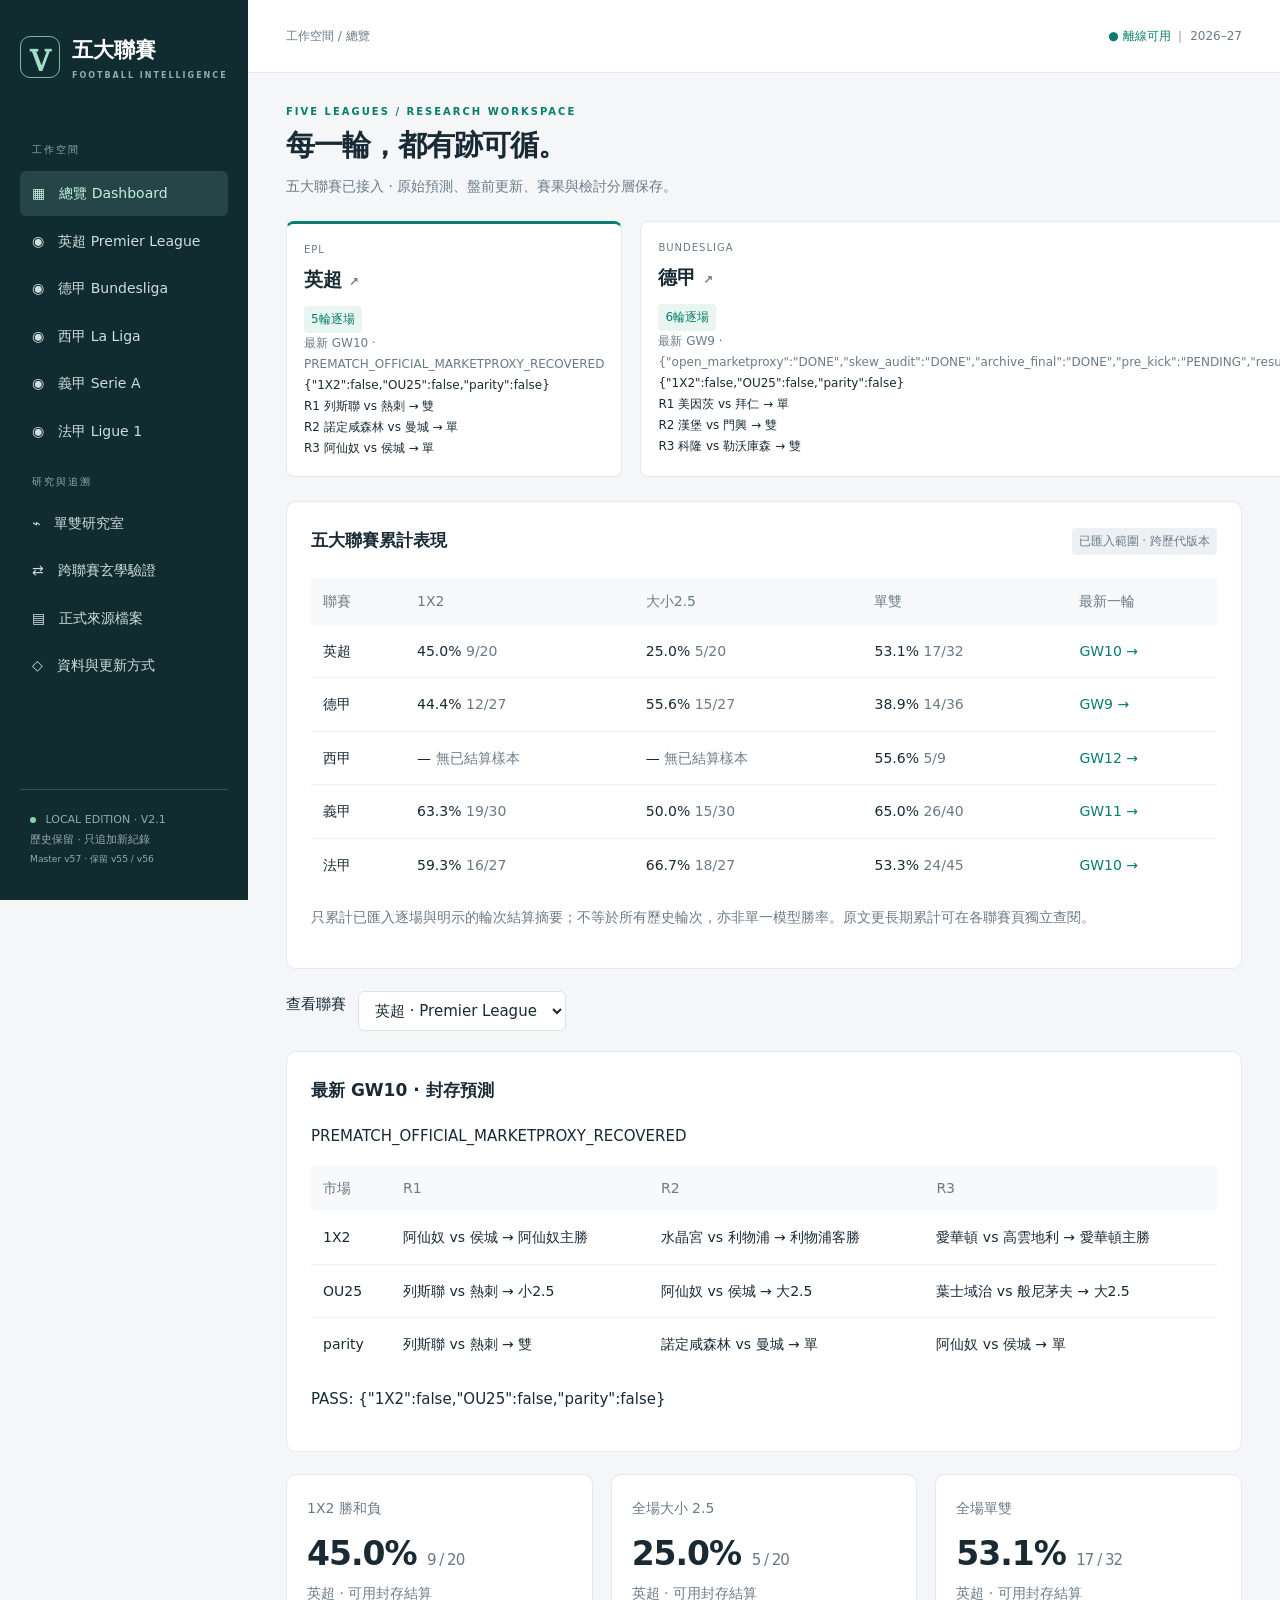
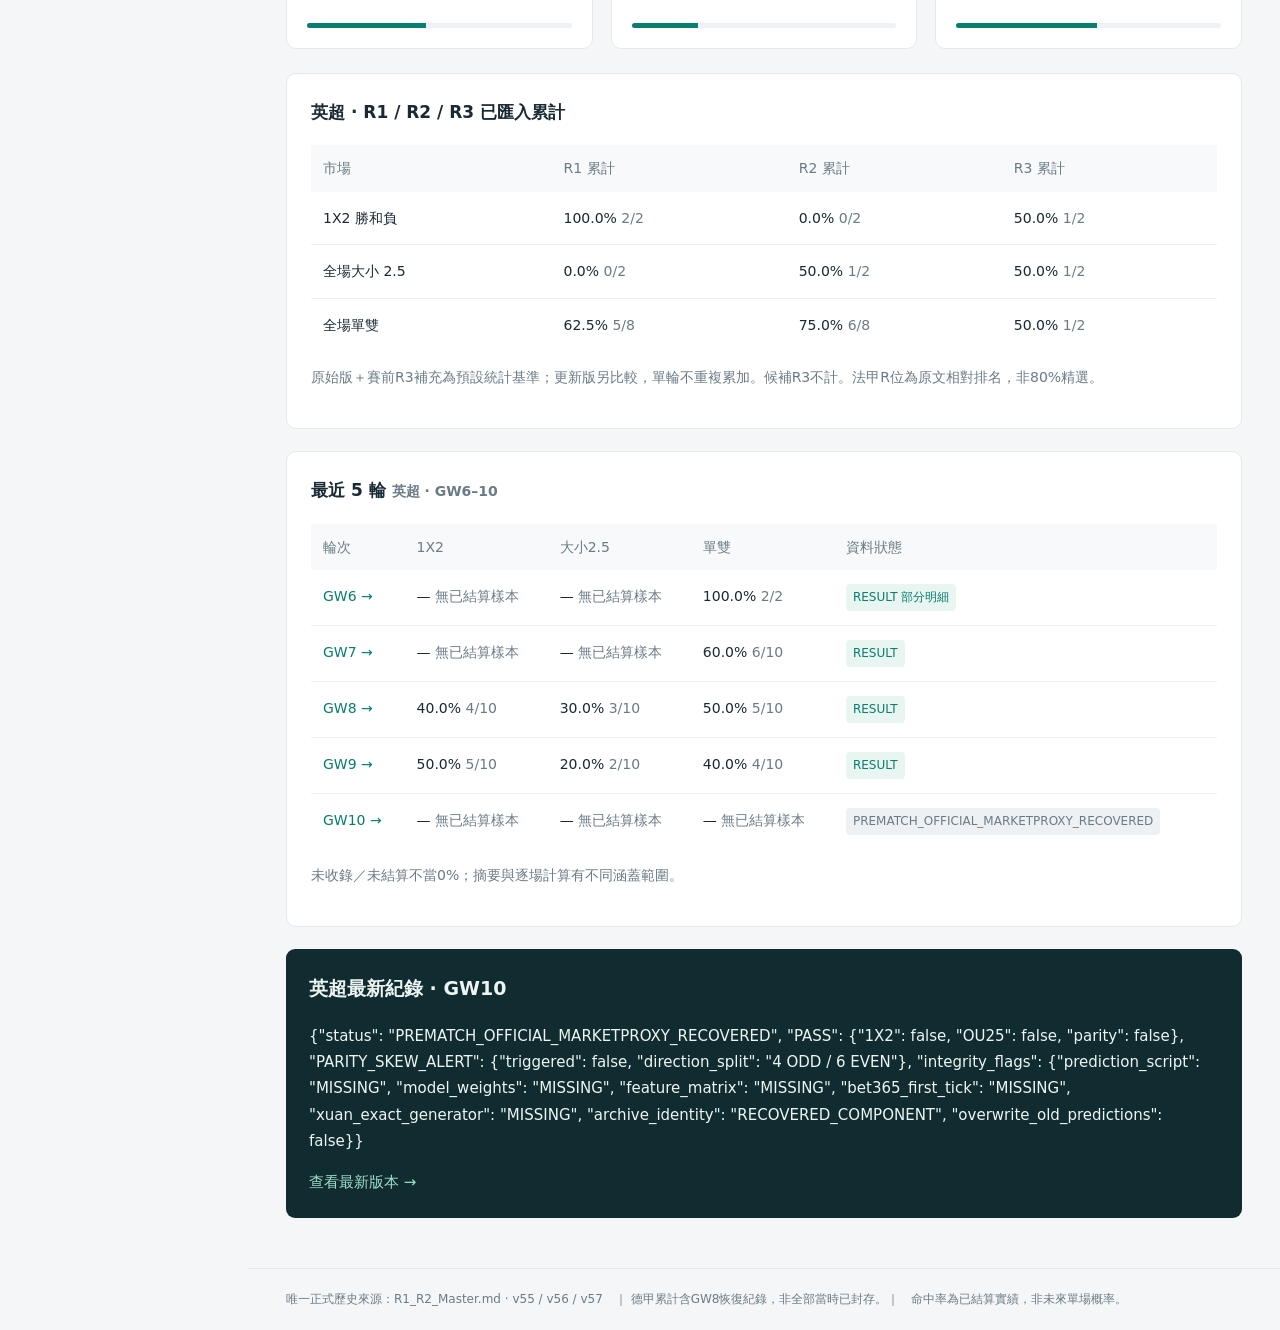
==== dashboard-standalone.html @ 7c484c4f "Sync complete Football Prediction Dashboard with archived forecast JSON" ====
<!doctype html><html lang="zh-Hant"><head><meta charset="utf-8"><meta name="viewport" content="width=device-width,initial-scale=1"><title>五大聯賽 · Football Research Dashboard</title><style>:root{--bg:#f4f6f8;--ink:#192a35;--muted:#6b7b86;--line:#e3e9ed;--teal:#087d70;--pale:#e9f5f1;--red:#c36060;--nav:#112c30}*{box-sizing:border-box}body{margin:0;background:var(--bg);color:var(--ink);font:14px/1.65 system-ui,-apple-system,'Noto Sans TC',sans-serif}a{color:inherit;text-decoration:none}a:hover{color:var(--teal)}aside{position:fixed;inset:0 auto 0 0;width:248px;background:var(--nav);color:#d1dddd;padding:32px 20px;display:flex;flex-direction:column}.brand{display:flex;align-items:center;gap:12px;font-size:21px;font-weight:750;color:white;margin-bottom:38px}.logo{width:40px;height:42px;border:1px solid #7bb8a5;border-radius:10px;text-align:center;font-family:serif;font-size:28px;color:#a3dec7}.brand small{display:block;font-size:8px;letter-spacing:2px;color:#92abae}.navlabel{font-size:10px;letter-spacing:2px;color:#8fa9ac;margin:20px 12px 10px}nav a{display:block;padding:10px 12px;border-radius:6px;font-size:13px;margin:3px 0}nav a.active,nav a:hover{background:#254548;color:#c3f1dc}.sidefoot{margin-top:auto;font-size:11px;color:#92aaad;border-top:1px solid #365054;padding:20px 10px 0}.dot{display:inline-block;width:6px;height:6px;border-radius:50%;background:#81d4ad;margin-right:6px}.shell{margin-left:248px}header{height:73px;border-bottom:1px solid var(--line);background:#fff;display:flex;align-items:center;justify-content:space-between;padding:0 38px;font-size:12px;color:var(--muted)}.local{color:var(--teal)}.local span{color:var(--muted)}main{padding:30px 38px 50px;max-width:1500px;margin:auto;min-height:80vh}.eyebrow{font-size:10px;letter-spacing:2px;color:var(--teal);font-weight:750;margin:0 0 6px}h1{font-size:29px;letter-spacing:-1px;line-height:1.3;margin:0 0 10px}h2{font-size:17px;margin:0 0 18px}h3{font-size:14px;margin:0 0 12px}.sub{color:var(--muted);font-size:12px;margin:0 0 24px}.heading{display:flex;justify-content:space-between;align-items:center;gap:16px;margin-bottom:22px}.heading .sub{margin:0}.button,button{border:1px solid var(--line);background:#fff;border-radius:7px;padding:9px 14px;font:inherit;cursor:pointer;color:var(--ink)}.primary{background:var(--teal);color:white;border-color:var(--teal)}.primary:hover{color:white;background:#06695e}.badge{display:inline-block;font-size:10px;padding:3px 7px;background:var(--pale);color:var(--teal);border-radius:4px;white-space:nowrap}.badge.gray{background:#eef1f4;color:var(--muted)}.badge.amber{background:#fcf1dd;color:#9c752e}.notice{padding:12px 16px;background:#fff9ec;border:1px solid #efe2c6;border-radius:7px;font-size:12px;color:#80662f;margin-bottom:22px}.grid{display:grid;gap:18px}.kpis{grid-template-columns:repeat(3,1fr);margin-bottom:24px}.card{background:white;border:1px solid var(--line);border-radius:10px;padding:20px}.metric{font-size:33px;line-height:1.3;letter-spacing:-1px;font-weight:650;font-variant-numeric:tabular-nums;margin:12px 0 5px}.metric small{font-size:15px;font-weight:400;color:var(--muted)}.muted{color:var(--muted);font-size:12px}.bar{height:5px;background:#eef2f4;border-radius:5px;margin-top:17px;overflow:hidden}.bar i{display:block;height:100%;background:var(--teal)}.twocol{grid-template-columns:1.5fr 1fr;margin-bottom:24px}.panel{background:#fff;border:1px solid var(--line);border-radius:10px;padding:24px;margin-bottom:22px}.grid .panel{margin:0}.tablewrap{overflow-x:auto}table{width:100%;border-collapse:collapse;font-size:12px;white-space:normal}th{text-align:left;color:var(--muted);font-weight:500;padding:11px 12px;background:#f7f9fa;white-space:nowrap}td{border-bottom:1px solid #edf0f2;padding:14px 12px;vertical-align:top}tr:last-child td{border-bottom:0}td strong{font-weight:650}.num{font-variant-numeric:tabular-nums}.good{color:var(--teal)}.bad{color:var(--red)}.tiny{font-size:10px}.leaguegrid{grid-template-columns:repeat(5,1fr);margin-bottom:24px}.leaguecard{padding:17px;background:white;border:1px solid var(--line);border-radius:8px;display:block}.leaguecard:first-child{border-top:3px solid var(--teal)}.leaguecard .code{font-size:10px;color:var(--muted);letter-spacing:1px}.leaguecard strong{display:block;font-size:19px;margin:5px 0 9px}.leaguecard .muted{font-size:10px}.sparkrow{display:flex;align-items:center;gap:12px;margin:15px 0}.sparkrow span:first-child{width:36px;font-size:12px}.sparkrow .bar{flex:1;margin:0;height:9px}.sparkrow .value{width:110px;font-size:11px}.rankrow{display:flex;align-items:center;justify-content:space-between;padding:13px 0;border-bottom:1px solid var(--line)}.rankicon{background:var(--pale);color:var(--teal);padding:5px 9px;border-radius:5px;font-size:12px}.tabs{display:flex;gap:8px;margin:18px 0;flex-wrap:wrap}.tabs button.selected{background:var(--nav);color:white;border-color:var(--nav)}select,input{border:1px solid #dbe3e8;background:white;padding:9px 12px;border-radius:6px;color:var(--ink);font:inherit}input{min-width:230px}.filters{display:flex;gap:12px;flex-wrap:wrap;margin-bottom:20px}.timeline{display:flex;gap:12px;flex-wrap:wrap;margin:18px 0}.stage{border:1px solid var(--line);background:#fff;border-radius:6px;padding:9px 15px;font-size:11px}.stage.done{border-color:#abd4c7;background:var(--pale);color:var(--teal)}.stage.missing{border-style:dashed;color:var(--muted)}details{margin:12px 0;border:1px solid var(--line);border-radius:7px;background:#fff}summary{cursor:pointer;padding:13px 16px;font-size:12px;font-weight:600}.raw{white-space:pre-wrap;overflow-wrap:anywhere;font:12px/1.8 system-ui;margin:0;padding:18px;background:#fafbfc;max-height:620px;overflow:auto}.source{color:var(--teal);font-size:10px}.ranktag{display:inline-block;margin-left:4px;font-size:10px;font-weight:700;color:var(--teal)}.match{min-width:180px}.score{font-size:16px;font-weight:700;white-space:nowrap}.outcome{display:block;font-size:10px;margin-top:3px}.empty{padding:36px;text-align:center;color:var(--muted)}footer{padding:20px 38px;border-top:1px solid var(--line);color:var(--muted);font-size:10px}.resultcell{min-width:135px}.sourcehead{display:flex;justify-content:space-between;gap:20px}.pill{font-size:10px;padding:3px 8px;background:#edf1f4;border-radius:30px}.auditlist li{margin:12px 0}.mini{font-size:11px}.heroaside{background:var(--nav);color:#edf5f2;border-radius:9px;padding:23px}.heroaside .muted{color:#a9c5c4}.heroaside a{color:#9cdec9}.heroaside h2{font-size:19px}button:focus-visible,a:focus-visible,input:focus-visible,select:focus-visible{outline:3px solid #dba53c;outline-offset:2px}@media(max-width:1100px){aside{width:210px;padding:26px 12px}.shell{margin-left:210px}main{padding:25px}.leaguegrid{grid-template-columns:repeat(3,1fr)}.twocol{grid-template-columns:1fr}}@media(max-width:700px){aside{position:static;width:auto;padding:15px}.brand{margin:0 0 10px}nav{display:flex;overflow:auto;gap:5px}nav a{white-space:nowrap}.navlabel,.sidefoot,nav .navlabel{display:none}.shell{margin:0}header{height:48px;padding:0 18px}.local span{display:none}main{padding:20px 15px}h1{font-size:25px}.heading{align-items:flex-start}.heading .button{white-space:nowrap}.kpis{grid-template-columns:1fr;gap:10px}.card{padding:16px}.metric{font-size:28px}.leaguegrid{grid-template-columns:repeat(2,1fr)}.panel{padding:15px}.filters>*{max-width:100%}footer{padding:20px 15px}}

/* Readability adjustment: slightly larger content, unchanged headings. */
body{font-size:15px;line-height:1.75}
table{font-size:14px}
.sub,.muted,summary{font-size:14px}
.notice,.raw{font-size:14px;line-height:1.85}
.mini,.sparkrow span:first-child,.sparkrow .value{font-size:13px}
.tiny,.source,.outcome,.ranktag{font-size:12px}
.badge,.pill,.stage,.leaguecard .muted{font-size:12px}
nav a{font-size:14px}
footer{font-size:12px}

.ambertext{color:#9c752e}.textblock{max-height:none;background:transparent;padding:12px 0}.panel .textblock{font-size:14px}.filters select{max-width:420px}.leaguecard strong{white-space:nowrap}.heading h2{margin:0}.panel .notice{margin-top:16px}
</style></head><body><aside><a class="brand" href="#home"><span class="logo">Ⅴ</span><span>五大聯賽<small>FOOTBALL INTELLIGENCE</small></span></a><div class="navlabel">工作空間</div><nav><a href="#home">▦　總覽 Dashboard</a><a href="#league/EPL">◉　英超 Premier League</a><a href="#league/BUNDESLIGA">◉　德甲 Bundesliga</a><a href="#league/LALIGA">◉　西甲 La Liga</a><a href="#league/SERIEA">◉　義甲 Serie A</a><a href="#league/LIGUE1">◉　法甲 Ligue 1</a><div class="navlabel">研究與追溯</div><a href="#research">⌁　單雙研究室</a><a href="#cross">⇄　跨聯賽玄學驗證</a><a href="#archive">▤　正式來源檔案</a><a href="#about">◇　資料與更新方式</a></nav><div class="sidefoot"><span class="dot"></span> LOCAL EDITION · V2.1<br>歷史保留 · 只追加新紀錄<br><small>Master v57 · 保留 v55 / v56</small></div></aside><div class="shell"><header><span id="crumb">工作空間 / 總覽</span><span class="local">● 離線可用 <span>｜ 2026–27</span></span></header><main id="app"></main><footer>唯一正式歷史來源：R1_R2_Master.md · v55 / v56 / v57　｜ 德甲累計含GW8恢復紀錄，非全部當時已封存。｜　命中率為已結算實績，非未來單場概率。</footer></div><script>window.FOOTBALL_DATA = {"schema_version": "2.0.0", "generated_on": "2026-11-05", "source": {"name": "R1_R2_Master.md", "library_file_id": "libfile_e32fcdc400d481919ed168a5ed3245b5", "version": 55, "sha256": "f0ebf219fa4aec18cf438bef0111b8e5ea6e981aa8e8f9de568bed049779e7a0"}, "leagues": [{"id": "EPL", "name": "英超", "english": "Premier League", "coverage": "normalized-available"}, {"id": "BUNDESLIGA", "name": "德甲", "english": "Bundesliga", "coverage": "normalized-available"}, {"id": "LALIGA", "name": "西甲", "english": "La Liga", "coverage": "normalized-available"}, {"id": "SERIEA", "name": "義甲", "english": "Serie A", "coverage": "normalized-available"}, {"id": "LIGUE1", "name": "法甲", "english": "Ligue 1", "coverage": "normalized-available"}], "rounds": [{"id": "EPL-2026-27-GW06-20261005", "league": "EPL", "season": "2026-27", "gw": 6, "model": "EPL R90-style 恢復線（非 OLD R90 Exact）", "snapshot": "新盤版", "source": {"file": "source/R1_R2_Master.md", "start_line": 115, "end_line": 177, "version": 55}, "coverage": "partial-results", "note": "來源只保存 R1/R2 比分，其餘8場未收錄賽果；1X2／大小未正式封存。"}, {"id": "EPL-2026-27-GW07-20261014", "league": "EPL", "season": "2026-27", "gw": 7, "model": "EPL R90-style 恢復線（非 OLD R90 Exact）", "snapshot": "新盤／近期結構版", "source": {"file": "source/R1_R2_Master.md", "start_line": 628, "end_line": 745, "version": 55}, "coverage": "complete-available-markets", "note": "只有單雙為正式預測；R3屬候補，不計正式R3。"}, {"id": "EPL-2026-27-GW08-20261020-OPENPROXY", "league": "EPL", "season": "2026-27", "gw": 8, "model": "EPL R90-style 恢復線（非 OLD R90 Exact）", "snapshot": "OPENPROXY", "source": {"file": "source/R1_R2_Master.md", "start_line": 1283, "end_line": 1396, "version": 55}, "coverage": "complete-available-markets", "note": "R3依賽前補充封存納入；10/23為MID-SNAPSHOT，無完整PRE-KICK。"}, {"id": "EPL-2026-27-GW09-20261030-MARKETPROXY", "league": "EPL", "season": "2026-27", "gw": 9, "model": "EPL R90-style 恢復線（非 OLD R90 Exact）", "snapshot": "MARKETPROXY", "source": {"file": "source/R1_R2_Master.md", "start_line": 1901, "end_line": 1968, "version": 55}, "coverage": "complete-available-markets", "note": "無完整PRE-KICK數據；檢討為未來研究建議，不回改本輪。"}, {"id": "LALIGA-2026-27-GW08-20261005", "league": "LALIGA", "season": "2026-27", "gw": 8, "model": "R90-X V3 / S-XOR", "market_models": {"parity": "R90-X V3 / S-XOR"}, "snapshot": "2026-10-05 賽前版", "source": {"file": "source/R1_R2_Master_v56.md", "start_line": 45, "end_line": 114, "version": 56}, "coverage": "available-source", "note": "只保存單雙；R3為候補，華歷簡奴–畢爾包腰斬排除。Master提到GW10/11/12，但沒有其逐場表，未補造。", "expected_matches": 10, "recorded_at": "20261005"}, {"id": "BUNDESLIGA-2026-27-GW05-20261005-LATEST", "league": "BUNDESLIGA", "season": "2026-27", "gw": 5, "model": "西甲德甲版 V1", "market_models": {"parity": "西甲德甲版 V1"}, "snapshot": "2026-10-05 最新盤版", "source": {"file": "source/R1_R2_Master_v56.md", "start_line": 178, "end_line": 239, "version": 56}, "coverage": "available-source", "note": "9/21初盤只被提及，未提供完整逐場快照。保留此10/05更新版；不偽建9/21版本。", "expected_matches": 9, "recorded_at": "20261005"}, {"id": "BUNDESLIGA-2026-27-GW06-20261012", "league": "BUNDESLIGA", "season": "2026-27", "gw": 6, "model": "西甲德甲版 V1（近似重建）", "market_models": {"parity": "西甲德甲版 V1（近似重建）"}, "snapshot": "2026-10-12 賽前版", "source": {"file": "source/R1_R2_Master_v56.md", "start_line": 381, "end_line": 466, "version": 56}, "coverage": "available-source", "note": "逐場原始表只封存單雙。1X2／大小在結算表追述，另存為結算追述，不回填原始預測。R3候補不計。", "expected_matches": 9, "recorded_at": "20261012"}, {"id": "BUNDESLIGA-2026-27-GW07-20261019-V2RG1-OPENPROXY", "league": "BUNDESLIGA", "season": "2026-27", "gw": 7, "model": "Bundesliga Parity V2-RG1", "market_models": {"parity": "V2-RG1", "1x2": "V1近似參考", "ou25": "V1近似參考"}, "snapshot": "OPENPROXY", "source": {"file": "source/R1_R2_Master_v56.md", "start_line": 1044, "end_line": 1156, "version": 56}, "coverage": "available-source", "note": "單雙V2-RG1；1X2／大小是原文另列的V1近似參考，非V2輸出。候補R3不計。缺完整PRE-KICK。", "expected_matches": 9, "recorded_at": "20261019"}, {"id": "BUNDESLIGA-2026-27-GW09-20261104-MARKETPROXY", "league": "BUNDESLIGA", "season": "2026-27", "gw": 9, "model": "Bundesliga V2-RG1 / MARKETPROXY", "market_models": {"1x2": "Bundesliga V2-RG1 / MARKETPROXY", "ou25": "Bundesliga V2-RG1 / MARKETPROXY", "parity": "Bundesliga V2-RG1 / MARKETPROXY"}, "snapshot": "MARKETPROXY", "source": {"file": "source/R1_R2_Master_v56.md", "start_line": 2689, "end_line": 2750, "version": 56}, "coverage": "available-source", "note": "尚無賽果。原排序曾觸發SKEW_ALERT；11/05二次審計維持8雙1單，但調整R1/R2/R3，請切換版本查看。", "expected_matches": 9, "recorded_at": "20261104"}, {"id": "SERIEA-2026-27-GW06-20261006", "league": "SERIEA", "season": "2026-27", "gw": 6, "model": "Xuan-Odds V4 / WF6 + Adaptive R90", "market_models": {"parity": "Xuan-Odds V4 / WF6 + Adaptive R90"}, "snapshot": "賽前正式版", "source": {"file": "source/R1_R2_Master_v56.md", "start_line": 295, "end_line": 380, "version": 56}, "coverage": "available-source", "note": "1X2與大小僅有結算總數，沒有逐場預測；保留摘要，不回填。", "expected_matches": 10, "recorded_at": "20261006"}, {"id": "SERIEA-2026-27-GW07-20261013-CORR1", "league": "SERIEA", "season": "2026-27", "gw": 7, "model": "Xuan-Odds V4 / WF6 + R90 CORR1", "market_models": {"parity": "Xuan-Odds V4 / WF6 + R90 CORR1"}, "snapshot": "CORR1 賽前修正版", "source": {"file": "source/R1_R2_Master_v56.md", "start_line": 543, "end_line": 627, "version": 56}, "coverage": "available-source", "note": "僅單雙有正式逐場封存；1X2／大小為NO_PREMATCH_RECORD，禁止補算。", "expected_matches": 10, "recorded_at": "20261013"}, {"id": "SERIEA-2026-27-GW08-20261020-OPENPROXY", "league": "SERIEA", "season": "2026-27", "gw": 8, "model": "Xuan-Odds V4 / WF6 + Adaptive R90", "market_models": {"1x2": "Xuan-Odds V4 / WF6 + Adaptive R90", "ou25": "Xuan-Odds V4 / WF6 + Adaptive R90", "parity": "Xuan-Odds V4 / WF6 + Adaptive R90"}, "snapshot": "OPENPROXY", "source": {"file": "source/R1_R2_Master_v56.md", "start_line": 746, "end_line": 841, "version": 56}, "coverage": "available-source", "note": "R3另以賽前追加保存。10/23只交換1X2 R2/R3，非T-1h PRE-KICK；原版與更新版獨立可查。", "expected_matches": 10, "recorded_at": "20261020"}, {"id": "LIGUE1-2026-27-GW06-20261006", "league": "LIGUE1", "season": "2026-27", "gw": 6, "model": "R80 V2 DrawGuard", "market_models": {"parity": "R80 V2 DrawGuard"}, "snapshot": "2026-10-06 賽前版", "source": {"file": "source/R1_R2_Master_v56.md", "start_line": 240, "end_line": 294, "version": 56}, "coverage": "available-source", "note": "全輪單雙結算摘要7/9，但僅R1/R2有比分；其餘7場不補造。R位為弱訊號相對排序。", "expected_matches": 9, "recorded_at": "20261006"}, {"id": "LIGUE1-2026-27-GW07-20261012", "league": "LIGUE1", "season": "2026-27", "gw": 7, "model": "R80 V2 DrawGuard", "market_models": {"parity": "R80 V2 DrawGuard"}, "snapshot": "2026-10-12 賽前版", "source": {"file": "source/R1_R2_Master_v56.md", "start_line": 467, "end_line": 542, "version": 56}, "coverage": "available-source", "note": "1X2全場與大小其餘7場只見結算追述；大小R1/R2有賽前文字。原始層不倒填；統計摘要另列。", "expected_matches": 9, "recorded_at": "20261012"}, {"id": "LIGUE1-2026-27-GW08-20261019-OPENPROXY", "league": "LIGUE1", "season": "2026-27", "gw": 8, "model": "R80 V2 DrawGuard", "market_models": {"1x2": "R80 V2 DrawGuard", "ou25": "R80 V2 DrawGuard", "parity": "R80 V2 DrawGuard"}, "snapshot": "OPENPROXY", "source": {"file": "source/R1_R2_Master_v56.md", "start_line": 976, "end_line": 1043, "version": 56}, "coverage": "available-source", "note": "無正式1X2 R位與R3封存，不事後補選。大小／單雙R1/R2為相對排序。", "expected_matches": 9, "recorded_at": "20261019"}, {"id": "LIGUE1-2026-27-GW09-20261030-MARKETPROXY", "league": "LIGUE1", "season": "2026-27", "gw": 9, "model": "R80 V2 DrawGuard / 1X2 Blend V0.1", "market_models": {"1x2": "1X2-Blend V0.1 challenger", "ou25": "R80 V2 DrawGuard", "parity": "R80 V2 DrawGuard"}, "snapshot": "MARKETPROXY", "source": {"file": "source/R1_R2_Master_v56.md", "start_line": 1836, "end_line": 1900, "version": 56}, "coverage": "available-source", "note": "1X2為未校準challenger；單雙全為弱訊號。11/04審計對未來停用Forced R位作投注依據，歷史結果保留。", "expected_matches": 9, "recorded_at": "20261030"}, {"id": "BUNDESLIGA-2026-27-GW08-20261030-RECOVERED", "league": "BUNDESLIGA", "season": "2026-27", "gw": 8, "model": "RG2-Xuan（恢復紀錄）", "market_models": {"1x2": "10/30方向（恢復）", "ou25": "10/30方向（恢復）", "parity": "RG2-Xuan（恢復）"}, "snapshot": "RECOVERED", "source": {"file": "source/R1_R2_Master_v57.md", "version": 57, "start_line": 2815, "end_line": 2878}, "coverage": "recovered", "note": "RECOVERED：11/05由10/30預測與11/03結算對話補回，非當日已封存快照。單雙為RG2-Xuan更新後排序；缺完整OPEN/PRE-KICK盤口。累計包含本恢復紀錄，不能視為全部當時已凍結的實績。", "expected_matches": 9, "recorded_at": "2026-11-05", "original_predicted_at": "2026-10-30", "original_settled_at": "2026-11-03"}, {"id": "LIGUE1-2026-27-GW10-20261105-MARKETPROXY", "league": "LIGUE1", "season": "2026-27", "gw": 10, "model": "{\"ou_parity\": \"LIGUE1-R80-V2.1-DRAWGUARD-FROZEN\", \"1x2\": \"1X2-Blend-V0.1 (70% de-vig market + 30% Dixon-Coles structure; ranking score, not calibrated true probability)\", \"parity_formal_selector\": \"V1/V2 Parity_Selected sparse selector CONTROL\", \"parity_v3\": \"RESEARCH_ONLY_NOT_PROMOTED\", \"xuan\": \"SHADOW_ONLY_NOT_USED\"}", "snapshot": "DASHBOARD_UPDATE_PACKAGE", "coverage": "package", "note": "{\"status\": \"ARCHIVED_PREMATCH_MARKETPROXY\", \"PASS\": {\"1X2\": false, \"OU25_formal_selector\": true, \"parity_formal_selector\": true, \"parity_shadow_display_only\": true}, \"PARITY_SKEW_ALERT\": {\"triggered\": false, \"direction_split\": \"3 ODD / 6 EVEN\"}, \"integrity_flags\": {\"prediction_script\": \"PRESENT_IN_REPRO_ZIP\", \"model_weights\": \"PRESENT_IN_REPRO_ZIP\", \"feature_matrix\": \"PRESENT_IN_REPRO_ZIP\", \"bet365_first_tick\": \"MISSING\", \"xuan_exact_generator\": \"NOT_RUN\", \"archive_identity\": \"FROZEN_MODEL_PACKAGE + MARKETPROXY\", \"sha256_manifest\": \"PRESENT_IN_REPRO_ZIP\", \"overwrite_old_predictions\": false}}", "research_only": false, "package_path": "data/packages/DASHBOARD_UPDATE_PACKAGE_LIGUE1_GW10_20261105.json", "status": "ARCHIVED_PREMATCH_MARKETPROXY"}, {"id": "BUNDESLIGA-2026-27-GW09-20261105-ARCHIVE-FINAL", "league": "BUNDESLIGA", "season": "2026-27", "gw": 9, "model": "{\"parity\": \"Bundesliga Parity V2-RG1\", \"xuan\": \"SHADOW_ONLY\", \"one_x_two_ou\": \"Bundesliga R90-DE V1 / MARKETPROXY recovered component\", \"exact_binary_replay\": false}", "snapshot": "DASHBOARD_UPDATE_PACKAGE", "coverage": "package", "note": "{\"status\": {\"open_marketproxy\": \"DONE\", \"skew_audit\": \"DONE\", \"archive_final\": \"DONE\", \"pre_kick\": \"PENDING\", \"result\": \"PENDING\", \"review\": \"PENDING\"}, \"PASS\": {\"1X2\": false, \"OU25\": false, \"parity\": false}, \"PARITY_SKEW_ALERT\": {\"triggered\": true, \"audit_passed\": true, \"final_split\": \"1 ODD / 8 EVEN\"}, \"integrity_flags\": {\"prediction_script\": \"MISSING\", \"model_weights\": \"MISSING\", \"feature_matrix\": \"MISSING\", \"bet365_first_tick\": \"MISSING\", \"xuan_exact_generator\": \"NOT_RUN\", \"archive_identity\": \"MARKETPROXY + SKEW_AUDIT\", \"overwrite_old_predictions\": false}}", "research_only": false, "package_path": "data/packages/DASHBOARD_UPDATE_PACKAGE_BUNDESLIGA_GW09_20261105.json", "status": {"open_marketproxy": "DONE", "skew_audit": "DONE", "archive_final": "DONE", "pre_kick": "PENDING", "result": "PENDING", "review": "PENDING"}}, {"id": "EPL-2026-27-GW10-20261105-MARKETPROXY-RECOVERED", "league": "EPL", "season": "2026-27", "gw": 10, "model": "{\"formal_identity\": \"EPL R90-style recovery line + GW9 fixed corrections\", \"exact_binary_replay\": false, \"recovery_flag\": \"RECOVERED_COMPONENT\", \"market_label\": \"MARKETPROXY\"}", "snapshot": "DASHBOARD_UPDATE_PACKAGE", "coverage": "package", "note": "{\"status\": \"PREMATCH_OFFICIAL_MARKETPROXY_RECOVERED\", \"PASS\": {\"1X2\": false, \"OU25\": false, \"parity\": false}, \"PARITY_SKEW_ALERT\": {\"triggered\": false, \"direction_split\": \"4 ODD / 6 EVEN\"}, \"integrity_flags\": {\"prediction_script\": \"MISSING\", \"model_weights\": \"MISSING\", \"feature_matrix\": \"MISSING\", \"bet365_first_tick\": \"MISSING\", \"xuan_exact_generator\": \"MISSING\", \"archive_identity\": \"RECOVERED_COMPONENT\", \"overwrite_old_predictions\": false}}", "research_only": false, "package_path": "data/packages/DASHBOARD_UPDATE_PACKAGE_EPL_GW10_20261105.json", "status": "PREMATCH_OFFICIAL_MARKETPROXY_RECOVERED"}, {"id": "SERIEA-2026-27-GW11-20261105-MARKETPROXY-RECOVERED", "league": "SERIEA", "season": "2026-27", "gw": 11, "model": "{\"formal_identity\": \"Serie A Xuan-Odds V4 / WF6 + Adaptive R90 fallback\", \"wf6_rules_priority\": [3, 1, 2, 8, 6, 4], \"exact_trigger_replay\": false, \"recovery_flag\": \"RECOVERED_COMPONENT\", \"market_label\": \"MARKETPROXY\"}", "snapshot": "DASHBOARD_UPDATE_PACKAGE", "coverage": "package", "note": "{\"status\": \"PREMATCH_OFFICIAL_MARKETPROXY_RECOVERED\", \"PASS\": {\"1X2\": false, \"OU25\": false, \"parity\": false}, \"PARITY_SKEW_ALERT\": {\"triggered\": false, \"status\": \"NOT_RECORDED_AS_ALERT; 4 ODD / 6 EVEN from frozen directions\"}, \"integrity_flags\": {\"prediction_script\": \"MISSING\", \"model_weights\": \"MISSING\", \"feature_matrix\": \"MISSING\", \"bet365_first_tick\": \"MISSING\", \"xuan_exact_generator\": \"MISSING\", \"archive_identity\": \"RECOVERED_COMPONENT\", \"overwrite_old_predictions\": false}}", "research_only": false, "package_path": "data/packages/DASHBOARD_UPDATE_PACKAGE_SERIEA_GW11_20261105.json", "status": "PREMATCH_OFFICIAL_MARKETPROXY_RECOVERED"}, {"id": "LALIGA-2026-27-GW12-20261105-RESEARCH-ARCHIVE-AUDIT", "league": "LALIGA", "season": "2026-27", "gw": 12, "model": "{\"league_native_official\": \"R90-X V3 / S-XOR (GW08 latest indexed)\", \"official_exact_binary_replay\": false, \"v1_exact\": \"NOT_RUN\", \"gw11_baseline_exact\": \"NOT_RUN\", \"v2\": \"V2-RESEARCH_MARKETPROXY (frozen 2026-11-04)\", \"xuan\": \"SHADOW_NOT_RUN\"}", "snapshot": "Research", "coverage": "package", "note": "{\"status\": {\"pre_match_research\": \"DONE\", \"research_archive_audit\": \"DONE\", \"official_exact_model_prediction\": \"BLOCKED_NOT_RUN\", \"archive_final\": \"RESEARCH_ONLY\", \"pre_kick\": \"PENDING\", \"result\": \"PENDING\", \"review\": \"PENDING\"}, \"PASS\": {\"official_model\": \"PASS_NOT_RUN\", \"1X2_research\": false, \"OU25_research\": false, \"parity_high_confidence\": true}, \"PARITY_SKEW_ALERT\": {\"triggered\": false, \"direction_split\": \"5 ODD / 5 EVEN\"}, \"integrity_flags\": {\"prediction_script\": \"MISSING\", \"model_weights\": \"MISSING\", \"feature_matrix\": \"MISSING\", \"bet365_first_tick\": \"MISSING\", \"xuan_exact_generator\": \"MISSING\", \"archive_identity\": \"RESEARCH_ONLY\", \"overwrite_old_predictions\": false}}", "research_only": true, "package_path": "data/packages/DASHBOARD_UPDATE_PACKAGE_LALIGA_GW12_20261105.json", "status": {"pre_match_research": "DONE", "research_archive_audit": "DONE", "official_exact_model_prediction": "BLOCKED_NOT_RUN", "archive_final": "RESEARCH_ONLY", "pre_kick": "PENDING", "result": "PENDING", "review": "PENDING"}}], "predictions": [{"id": "EPL-2026-27-GW06-20261005-1", "record_id": "EPL-2026-27-GW06-20261005", "match_id": "EPL-2026-27-GW06-01", "fixture": "阿仙奴 vs 列斯聯", "directions": {"parity": "單"}, "ranks": {"parity": 1}, "source": {"file": "source/R1_R2_Master.md", "start_line": 115, "end_line": 177, "version": 55}}, {"id": "EPL-2026-27-GW06-20261005-2", "record_id": "EPL-2026-27-GW06-20261005", "match_id": "EPL-2026-27-GW06-02", "fixture": "阿士東維拉 vs 賓福特", "directions": {"parity": "雙"}, "ranks": {"parity": null}, "source": {"file": "source/R1_R2_Master.md", "start_line": 115, "end_line": 177, "version": 55}}, {"id": "EPL-2026-27-GW06-20261005-3", "record_id": "EPL-2026-27-GW06-20261005", "match_id": "EPL-2026-27-GW06-03", "fixture": "車路士 vs 般尼茅夫", "directions": {"parity": "單"}, "ranks": {"parity": null}, "source": {"file": "source/R1_R2_Master.md", "start_line": 115, "end_line": 177, "version": 55}}, {"id": "EPL-2026-27-GW06-20261005-4", "record_id": "EPL-2026-27-GW06-20261005", "match_id": "EPL-2026-27-GW06-04", "fixture": "葉士域治 vs 富咸", "directions": {"parity": "單"}, "ranks": {"parity": null}, "source": {"file": "source/R1_R2_Master.md", "start_line": 115, "end_line": 177, "version": 55}}, {"id": "EPL-2026-27-GW06-20261005-5", "record_id": "EPL-2026-27-GW06-20261005", "match_id": "EPL-2026-27-GW06-05", "fixture": "新特蘭 vs 白禮頓", "directions": {"parity": "單"}, "ranks": {"parity": null}, "source": {"file": "source/R1_R2_Master.md", "start_line": 115, "end_line": 177, "version": 55}}, {"id": "EPL-2026-27-GW06-20261005-6", "record_id": "EPL-2026-27-GW06-20261005", "match_id": "EPL-2026-27-GW06-06", "fixture": "曼聯 vs 熱刺", "directions": {"parity": "雙"}, "ranks": {"parity": null}, "source": {"file": "source/R1_R2_Master.md", "start_line": 115, "end_line": 177, "version": 55}}, {"id": "EPL-2026-27-GW06-20261005-7", "record_id": "EPL-2026-27-GW06-20261005", "match_id": "EPL-2026-27-GW06-07", "fixture": "水晶宮 vs 諾定咸森林", "directions": {"parity": "雙"}, "ranks": {"parity": 2}, "source": {"file": "source/R1_R2_Master.md", "start_line": 115, "end_line": 177, "version": 55}}, {"id": "EPL-2026-27-GW06-20261005-8", "record_id": "EPL-2026-27-GW06-20261005", "match_id": "EPL-2026-27-GW06-08", "fixture": "侯城 vs 愛華頓", "directions": {"parity": "雙"}, "ranks": {"parity": null}, "source": {"file": "source/R1_R2_Master.md", "start_line": 115, "end_line": 177, "version": 55}}, {"id": "EPL-2026-27-GW06-20261005-9", "record_id": "EPL-2026-27-GW06-20261005", "match_id": "EPL-2026-27-GW06-09", "fixture": "利物浦 vs 曼城", "directions": {"parity": "雙"}, "ranks": {"parity": null}, "source": {"file": "source/R1_R2_Master.md", "start_line": 115, "end_line": 177, "version": 55}}, {"id": "EPL-2026-27-GW06-20261005-10", "record_id": "EPL-2026-27-GW06-20261005", "match_id": "EPL-2026-27-GW06-10", "fixture": "高雲地利 vs 紐卡素", "directions": {"parity": "單"}, "ranks": {"parity": null}, "source": {"file": "source/R1_R2_Master.md", "start_line": 115, "end_line": 177, "version": 55}}, {"id": "EPL-2026-27-GW07-20261014-1", "record_id": "EPL-2026-27-GW07-20261014", "match_id": "EPL-2026-27-GW07-01", "fixture": "愛華頓 vs 車路士", "directions": {"parity": "雙"}, "ranks": {"parity": null}, "source": {"file": "source/R1_R2_Master.md", "start_line": 628, "end_line": 745, "version": 55}}, {"id": "EPL-2026-27-GW07-20261014-2", "record_id": "EPL-2026-27-GW07-20261014", "match_id": "EPL-2026-27-GW07-02", "fixture": "賓福特 vs 利物浦", "directions": {"parity": "雙"}, "ranks": {"parity": null}, "source": {"file": "source/R1_R2_Master.md", "start_line": 628, "end_line": 745, "version": 55}}, {"id": "EPL-2026-27-GW07-20261014-3", "record_id": "EPL-2026-27-GW07-20261014", "match_id": "EPL-2026-27-GW07-03", "fixture": "富咸 vs 侯城", "directions": {"parity": "單"}, "ranks": {"parity": null}, "source": {"file": "source/R1_R2_Master.md", "start_line": 628, "end_line": 745, "version": 55}}, {"id": "EPL-2026-27-GW07-20261014-4", "record_id": "EPL-2026-27-GW07-20261014", "match_id": "EPL-2026-27-GW07-04", "fixture": "曼城 vs 葉士域治", "directions": {"parity": "單"}, "ranks": {"parity": 1}, "source": {"file": "source/R1_R2_Master.md", "start_line": 628, "end_line": 745, "version": 55}}, {"id": "EPL-2026-27-GW07-20261014-5", "record_id": "EPL-2026-27-GW07-20261014", "match_id": "EPL-2026-27-GW07-05", "fixture": "紐卡素 vs 阿士東維拉", "directions": {"parity": "雙"}, "ranks": {"parity": null}, "source": {"file": "source/R1_R2_Master.md", "start_line": 628, "end_line": 745, "version": 55}}, {"id": "EPL-2026-27-GW07-20261014-6", "record_id": "EPL-2026-27-GW07-20261014", "match_id": "EPL-2026-27-GW07-06", "fixture": "般尼茅夫 vs 新特蘭", "directions": {"parity": "雙"}, "ranks": {"parity": null}, "source": {"file": "source/R1_R2_Master.md", "start_line": 628, "end_line": 745, "version": 55}}, {"id": "EPL-2026-27-GW07-20261014-7", "record_id": "EPL-2026-27-GW07-20261014", "match_id": "EPL-2026-27-GW07-07", "fixture": "白禮頓 vs 水晶宮", "directions": {"parity": "雙"}, "ranks": {"parity": null}, "source": {"file": "source/R1_R2_Master.md", "start_line": 628, "end_line": 745, "version": 55}}, {"id": "EPL-2026-27-GW07-20261014-8", "record_id": "EPL-2026-27-GW07-20261014", "match_id": "EPL-2026-27-GW07-08", "fixture": "列斯聯 vs 曼聯", "directions": {"parity": "雙"}, "ranks": {"parity": 2}, "source": {"file": "source/R1_R2_Master.md", "start_line": 628, "end_line": 745, "version": 55}}, {"id": "EPL-2026-27-GW07-20261014-9", "record_id": "EPL-2026-27-GW07-20261014", "match_id": "EPL-2026-27-GW07-09", "fixture": "諾定咸森林 vs 阿仙奴", "directions": {"parity": "單"}, "ranks": {"parity": null}, "source": {"file": "source/R1_R2_Master.md", "start_line": 628, "end_line": 745, "version": 55}}, {"id": "EPL-2026-27-GW07-20261014-10", "record_id": "EPL-2026-27-GW07-20261014", "match_id": "EPL-2026-27-GW07-10", "fixture": "熱刺 vs 高雲地利", "directions": {"parity": "單"}, "ranks": {"parity": null}, "source": {"file": "source/R1_R2_Master.md", "start_line": 628, "end_line": 745, "version": 55}}, {"id": "EPL-2026-27-GW08-20261020-OPENPROXY-1", "record_id": "EPL-2026-27-GW08-20261020-OPENPROXY", "match_id": "EPL-2026-27-GW08-01", "fixture": "葉士域治 vs 諾定咸森林", "directions": {"1x2": "客勝", "ou25": "大", "parity": "單"}, "ranks": {"1x2": null, "ou25": null, "parity": 1}, "source": {"file": "source/R1_R2_Master.md", "start_line": 1283, "end_line": 1396, "version": 55}}, {"id": "EPL-2026-27-GW08-20261020-OPENPROXY-2", "record_id": "EPL-2026-27-GW08-20261020-OPENPROXY", "match_id": "EPL-2026-27-GW08-02", "fixture": "阿士東維拉 vs 曼城", "directions": {"1x2": "客勝", "ou25": "大", "parity": "單"}, "ranks": {"1x2": 2, "ou25": 2, "parity": 2}, "source": {"file": "source/R1_R2_Master.md", "start_line": 1283, "end_line": 1396, "version": 55}}, {"id": "EPL-2026-27-GW08-20261020-OPENPROXY-3", "record_id": "EPL-2026-27-GW08-20261020-OPENPROXY", "match_id": "EPL-2026-27-GW08-03", "fixture": "阿仙奴 vs 愛華頓", "directions": {"1x2": "主勝", "ou25": "大", "parity": "單"}, "ranks": {"1x2": 1, "ou25": null, "parity": null}, "source": {"file": "source/R1_R2_Master.md", "start_line": 1283, "end_line": 1396, "version": 55}}, {"id": "EPL-2026-27-GW08-20261020-OPENPROXY-4", "record_id": "EPL-2026-27-GW08-20261020-OPENPROXY", "match_id": "EPL-2026-27-GW08-04", "fixture": "高雲地利 vs 富咸", "directions": {"1x2": "客勝", "ou25": "大", "parity": "單"}, "ranks": {"1x2": null, "ou25": null, "parity": null}, "source": {"file": "source/R1_R2_Master.md", "start_line": 1283, "end_line": 1396, "version": 55}}, {"id": "EPL-2026-27-GW08-20261020-OPENPROXY-5", "record_id": "EPL-2026-27-GW08-20261020-OPENPROXY", "match_id": "EPL-2026-27-GW08-05", "fixture": "車路士 vs 熱刺", "directions": {"1x2": "主勝", "ou25": "大", "parity": "雙"}, "ranks": {"1x2": null, "ou25": 1, "parity": null}, "source": {"file": "source/R1_R2_Master.md", "start_line": 1283, "end_line": 1396, "version": 55}}, {"id": "EPL-2026-27-GW08-20261020-OPENPROXY-6", "record_id": "EPL-2026-27-GW08-20261020-OPENPROXY", "match_id": "EPL-2026-27-GW08-06", "fixture": "水晶宮 vs 紐卡素", "directions": {"1x2": "客勝", "ou25": "大", "parity": "單"}, "ranks": {"1x2": null, "ou25": null, "parity": null}, "source": {"file": "source/R1_R2_Master.md", "start_line": 1283, "end_line": 1396, "version": 55}}, {"id": "EPL-2026-27-GW08-20261020-OPENPROXY-7", "record_id": "EPL-2026-27-GW08-20261020-OPENPROXY", "match_id": "EPL-2026-27-GW08-07", "fixture": "侯城 vs 賓福特", "directions": {"1x2": "客勝", "ou25": "大", "parity": "雙"}, "ranks": {"1x2": null, "ou25": null, "parity": null}, "source": {"file": "source/R1_R2_Master.md", "start_line": 1283, "end_line": 1396, "version": 55}}, {"id": "EPL-2026-27-GW08-20261020-OPENPROXY-8", "record_id": "EPL-2026-27-GW08-20261020-OPENPROXY", "match_id": "EPL-2026-27-GW08-08", "fixture": "利物浦 vs 白禮頓", "directions": {"1x2": "主勝", "ou25": "大", "parity": "單"}, "ranks": {"1x2": null, "ou25": null, "parity": null}, "source": {"file": "source/R1_R2_Master.md", "start_line": 1283, "end_line": 1396, "version": 55}}, {"id": "EPL-2026-27-GW08-20261020-OPENPROXY-9", "record_id": "EPL-2026-27-GW08-20261020-OPENPROXY", "match_id": "EPL-2026-27-GW08-09", "fixture": "曼聯 vs 般尼茅夫", "directions": {"1x2": "主勝", "ou25": "大", "parity": "雙"}, "ranks": {"1x2": null, "ou25": null, "parity": null}, "source": {"file": "source/R1_R2_Master.md", "start_line": 1283, "end_line": 1396, "version": 55}}, {"id": "EPL-2026-27-GW08-20261020-OPENPROXY-10", "record_id": "EPL-2026-27-GW08-20261020-OPENPROXY", "match_id": "EPL-2026-27-GW08-10", "fixture": "新特蘭 vs 列斯聯", "directions": {"1x2": "客勝", "ou25": "小", "parity": "雙"}, "ranks": {"1x2": null, "ou25": null, "parity": null}, "source": {"file": "source/R1_R2_Master.md", "start_line": 1283, "end_line": 1396, "version": 55}}, {"id": "EPL-2026-27-GW09-20261030-MARKETPROXY-1", "record_id": "EPL-2026-27-GW09-20261030-MARKETPROXY", "match_id": "EPL-2026-27-GW09-01", "fixture": "車路士 vs 曼聯", "directions": {"1x2": "主勝", "ou25": "大", "parity": "單"}, "ranks": {"1x2": 3, "ou25": 2, "parity": null}, "source": {"file": "source/R1_R2_Master.md", "start_line": 1901, "end_line": 1968, "version": 55}}, {"id": "EPL-2026-27-GW09-20261030-MARKETPROXY-2", "record_id": "EPL-2026-27-GW09-20261030-MARKETPROXY", "match_id": "EPL-2026-27-GW09-02", "fixture": "般尼茅夫 vs 列斯聯", "directions": {"1x2": "主勝", "ou25": "大", "parity": "單"}, "ranks": {"1x2": null, "ou25": null, "parity": null}, "source": {"file": "source/R1_R2_Master.md", "start_line": 1901, "end_line": 1968, "version": 55}}, {"id": "EPL-2026-27-GW09-20261030-MARKETPROXY-3", "record_id": "EPL-2026-27-GW09-20261030-MARKETPROXY", "match_id": "EPL-2026-27-GW09-03", "fixture": "賓福特 vs 諾定咸森林", "directions": {"1x2": "主勝", "ou25": "大", "parity": "單"}, "ranks": {"1x2": null, "ou25": null, "parity": null}, "source": {"file": "source/R1_R2_Master.md", "start_line": 1901, "end_line": 1968, "version": 55}}, {"id": "EPL-2026-27-GW09-20261030-MARKETPROXY-4", "record_id": "EPL-2026-27-GW09-20261030-MARKETPROXY", "match_id": "EPL-2026-27-GW09-04", "fixture": "高雲地利 vs 新特蘭", "directions": {"1x2": "客勝", "ou25": "小", "parity": "單"}, "ranks": {"1x2": null, "ou25": null, "parity": 1}, "source": {"file": "source/R1_R2_Master.md", "start_line": 1901, "end_line": 1968, "version": 55}}, {"id": "EPL-2026-27-GW09-20261030-MARKETPROXY-5", "record_id": "EPL-2026-27-GW09-20261030-MARKETPROXY", "match_id": "EPL-2026-27-GW09-05", "fixture": "侯城 vs 葉士域治", "directions": {"1x2": "主勝", "ou25": "大", "parity": "雙"}, "ranks": {"1x2": null, "ou25": null, "parity": null}, "source": {"file": "source/R1_R2_Master.md", "start_line": 1901, "end_line": 1968, "version": 55}}, {"id": "EPL-2026-27-GW09-20261030-MARKETPROXY-6", "record_id": "EPL-2026-27-GW09-20261030-MARKETPROXY", "match_id": "EPL-2026-27-GW09-06", "fixture": "曼城 vs 白禮頓", "directions": {"1x2": "主勝", "ou25": "大", "parity": "單"}, "ranks": {"1x2": 2, "ou25": 1, "parity": null}, "source": {"file": "source/R1_R2_Master.md", "start_line": 1901, "end_line": 1968, "version": 55}}, {"id": "EPL-2026-27-GW09-20261030-MARKETPROXY-7", "record_id": "EPL-2026-27-GW09-20261030-MARKETPROXY", "match_id": "EPL-2026-27-GW09-07", "fixture": "熱刺 vs 水晶宮", "directions": {"1x2": "主勝", "ou25": "大", "parity": "單"}, "ranks": {"1x2": 1, "ou25": 3, "parity": 3}, "source": {"file": "source/R1_R2_Master.md", "start_line": 1901, "end_line": 1968, "version": 55}}, {"id": "EPL-2026-27-GW09-20261030-MARKETPROXY-8", "record_id": "EPL-2026-27-GW09-20261030-MARKETPROXY", "match_id": "EPL-2026-27-GW09-08", "fixture": "阿士東維拉 vs 富咸", "directions": {"1x2": "主勝", "ou25": "大", "parity": "單"}, "ranks": {"1x2": null, "ou25": null, "parity": null}, "source": {"file": "source/R1_R2_Master.md", "start_line": 1901, "end_line": 1968, "version": 55}}, {"id": "EPL-2026-27-GW09-20261030-MARKETPROXY-9", "record_id": "EPL-2026-27-GW09-20261030-MARKETPROXY", "match_id": "EPL-2026-27-GW09-09", "fixture": "利物浦 vs 阿仙奴", "directions": {"1x2": "客勝", "ou25": "小", "parity": "單"}, "ranks": {"1x2": null, "ou25": null, "parity": 2}, "source": {"file": "source/R1_R2_Master.md", "start_line": 1901, "end_line": 1968, "version": 55}}, {"id": "EPL-2026-27-GW09-20261030-MARKETPROXY-10", "record_id": "EPL-2026-27-GW09-20261030-MARKETPROXY", "match_id": "EPL-2026-27-GW09-10", "fixture": "紐卡素 vs 愛華頓", "directions": {"1x2": "主勝", "ou25": "大", "parity": "單"}, "ranks": {"1x2": null, "ou25": null, "parity": null}, "source": {"file": "source/R1_R2_Master.md", "start_line": 1901, "end_line": 1968, "version": 55}}, {"id": "LALIGA-2026-27-GW08-20261005-1", "record_id": "LALIGA-2026-27-GW08-20261005", "match_id": "LALIGA-2026-27-GW08-01", "fixture": "馬拉加 vs 愛斯賓奴", "directions": {"parity": "單"}, "ranks": {"parity": null}, "source": {"file": "source/R1_R2_Master_v56.md", "start_line": 73, "end_line": 85, "version": 56}, "source_cells": ["馬拉加 vs 愛斯賓奴", "單", ""]}, {"id": "LALIGA-2026-27-GW08-20261005-2", "record_id": "LALIGA-2026-27-GW08-20261005", "match_id": "LALIGA-2026-27-GW08-02", "fixture": "華歷簡奴 vs 畢爾包", "directions": {"parity": "單"}, "ranks": {"parity": null}, "source": {"file": "source/R1_R2_Master_v56.md", "start_line": 73, "end_line": 85, "version": 56}, "source_cells": ["華歷簡奴 vs 畢爾包", "單", ""]}, {"id": "LALIGA-2026-27-GW08-20261005-3", "record_id": "LALIGA-2026-27-GW08-20261005", "match_id": "LALIGA-2026-27-GW08-03", "fixture": "艾拉維斯 vs 馬德里體育會", "directions": {"parity": "單"}, "ranks": {"parity": null}, "source": {"file": "source/R1_R2_Master_v56.md", "start_line": 73, "end_line": 85, "version": 56}, "source_cells": ["艾拉維斯 vs 馬德里體育會", "單", "R3候補"]}, {"id": "LALIGA-2026-27-GW08-20261005-4", "record_id": "LALIGA-2026-27-GW08-20261005", "match_id": "LALIGA-2026-27-GW08-04", "fixture": "巴塞隆拿 vs 加泰", "directions": {"parity": "單"}, "ranks": {"parity": 1}, "source": {"file": "source/R1_R2_Master_v56.md", "start_line": 73, "end_line": 85, "version": 56}, "source_cells": ["巴塞隆拿 vs 加泰", "單", "R1"]}, {"id": "LALIGA-2026-27-GW08-20261005-5", "record_id": "LALIGA-2026-27-GW08-20261005", "match_id": "LALIGA-2026-27-GW08-05", "fixture": "皇家馬德里 vs 維拉利爾", "directions": {"parity": "單"}, "ranks": {"parity": null}, "source": {"file": "source/R1_R2_Master_v56.md", "start_line": 73, "end_line": 85, "version": 56}, "source_cells": ["皇家馬德里 vs 維拉利爾", "單", ""]}, {"id": "LALIGA-2026-27-GW08-20261005-6", "record_id": "LALIGA-2026-27-GW08-20261005", "match_id": "LALIGA-2026-27-GW08-06", "fixture": "艾爾切 vs 切爾達", "directions": {"parity": "單"}, "ranks": {"parity": null}, "source": {"file": "source/R1_R2_Master_v56.md", "start_line": 73, "end_line": 85, "version": 56}, "source_cells": ["艾爾切 vs 切爾達", "單", ""]}, {"id": "LALIGA-2026-27-GW08-20261005-7", "record_id": "LALIGA-2026-27-GW08-20261005", "match_id": "LALIGA-2026-27-GW08-07", "fixture": "皇家蘇斯達 vs 拉科魯尼亞", "directions": {"parity": "單"}, "ranks": {"parity": null}, "source": {"file": "source/R1_R2_Master_v56.md", "start_line": 73, "end_line": 85, "version": 56}, "source_cells": ["皇家蘇斯達 vs 拉科魯尼亞", "單", ""]}, {"id": "LALIGA-2026-27-GW08-20261005-8", "record_id": "LALIGA-2026-27-GW08-20261005", "match_id": "LALIGA-2026-27-GW08-08", "fixture": "貝迪斯 vs 奧沙辛拿", "directions": {"parity": "單"}, "ranks": {"parity": 2}, "source": {"file": "source/R1_R2_Master_v56.md", "start_line": 73, "end_line": 85, "version": 56}, "source_cells": ["貝迪斯 vs 奧沙辛拿", "單", "R2"]}, {"id": "LALIGA-2026-27-GW08-20261005-9", "record_id": "LALIGA-2026-27-GW08-20261005", "match_id": "LALIGA-2026-27-GW08-09", "fixture": "桑坦德 vs 華倫西亞", "directions": {"parity": "單"}, "ranks": {"parity": null}, "source": {"file": "source/R1_R2_Master_v56.md", "start_line": 73, "end_line": 85, "version": 56}, "source_cells": ["桑坦德 vs 華倫西亞", "單", ""]}, {"id": "LALIGA-2026-27-GW08-20261005-10", "record_id": "LALIGA-2026-27-GW08-20261005", "match_id": "LALIGA-2026-27-GW08-10", "fixture": "利雲特 vs 西維爾", "directions": {"parity": "單"}, "ranks": {"parity": null}, "source": {"file": "source/R1_R2_Master_v56.md", "start_line": 73, "end_line": 85, "version": 56}, "source_cells": ["利雲特 vs 西維爾", "單", ""]}, {"id": "BUNDESLIGA-2026-27-GW05-20261005-LATEST-1", "record_id": "BUNDESLIGA-2026-27-GW05-20261005-LATEST", "match_id": "BUNDESLIGA-2026-27-GW05-01", "fixture": "多特蒙德 vs 雲達不萊梅", "directions": {"parity": "單"}, "ranks": {"parity": null}, "source": {"file": "source/R1_R2_Master_v56.md", "start_line": 200, "end_line": 210, "version": 56}, "source_cells": ["多特蒙德 vs 雲達不萊梅", "單", ""]}, {"id": "BUNDESLIGA-2026-27-GW05-20261005-LATEST-2", "record_id": "BUNDESLIGA-2026-27-GW05-20261005-LATEST", "match_id": "BUNDESLIGA-2026-27-GW05-02", "fixture": "霍芬海姆 vs 漢堡", "directions": {"parity": "單"}, "ranks": {"parity": null}, "source": {"file": "source/R1_R2_Master_v56.md", "start_line": 200, "end_line": 210, "version": 56}, "source_cells": ["霍芬海姆 vs 漢堡", "單", ""]}, {"id": "BUNDESLIGA-2026-27-GW05-20261005-LATEST-3", "record_id": "BUNDESLIGA-2026-27-GW05-20261005-LATEST", "match_id": "BUNDESLIGA-2026-27-GW05-03", "fixture": "奧格斯堡 vs 拜仁慕尼黑", "directions": {"parity": "單"}, "ranks": {"parity": null}, "source": {"file": "source/R1_R2_Master_v56.md", "start_line": 200, "end_line": 210, "version": 56}, "source_cells": ["奧格斯堡 vs 拜仁慕尼黑", "單", "深盤單 A級訊號"]}, {"id": "BUNDESLIGA-2026-27-GW05-20261005-LATEST-4", "record_id": "BUNDESLIGA-2026-27-GW05-20261005-LATEST", "match_id": "BUNDESLIGA-2026-27-GW05-04", "fixture": "美因茨 vs 勒沃庫森", "directions": {"parity": "雙"}, "ranks": {"parity": 1}, "source": {"file": "source/R1_R2_Master_v56.md", "start_line": 200, "end_line": 210, "version": 56}, "source_cells": ["美因茨 vs 勒沃庫森", "雙", "R1"]}, {"id": "BUNDESLIGA-2026-27-GW05-20261005-LATEST-5", "record_id": "BUNDESLIGA-2026-27-GW05-20261005-LATEST", "match_id": "BUNDESLIGA-2026-27-GW05-05", "fixture": "柏林聯合 vs 艾禾斯堡", "directions": {"parity": "雙"}, "ranks": {"parity": 2}, "source": {"file": "source/R1_R2_Master_v56.md", "start_line": 200, "end_line": 210, "version": 56}, "source_cells": ["柏林聯合 vs 艾禾斯堡", "雙", "R2"]}, {"id": "BUNDESLIGA-2026-27-GW05-20261005-LATEST-6", "record_id": "BUNDESLIGA-2026-27-GW05-20261005-LATEST", "match_id": "BUNDESLIGA-2026-27-GW05-06", "fixture": "柏德博恩 vs 斯圖加特", "directions": {"parity": "單"}, "ranks": {"parity": null}, "source": {"file": "source/R1_R2_Master_v56.md", "start_line": 200, "end_line": 210, "version": 56}, "source_cells": ["柏德博恩 vs 斯圖加特", "單", ""]}, {"id": "BUNDESLIGA-2026-27-GW05-20261005-LATEST-7", "record_id": "BUNDESLIGA-2026-27-GW05-20261005-LATEST", "match_id": "BUNDESLIGA-2026-27-GW05-07", "fixture": "RB萊比錫 vs 法蘭克福", "directions": {"parity": "雙"}, "ranks": {"parity": null}, "source": {"file": "source/R1_R2_Master_v56.md", "start_line": 200, "end_line": 210, "version": 56}, "source_cells": ["RB萊比錫 vs 法蘭克福", "雙", ""]}, {"id": "BUNDESLIGA-2026-27-GW05-20261005-LATEST-8", "record_id": "BUNDESLIGA-2026-27-GW05-20261005-LATEST", "match_id": "BUNDESLIGA-2026-27-GW05-08", "fixture": "科隆 vs 門興", "directions": {"parity": "雙"}, "ranks": {"parity": null}, "source": {"file": "source/R1_R2_Master_v56.md", "start_line": 200, "end_line": 210, "version": 56}, "source_cells": ["科隆 vs 門興", "雙", ""]}, {"id": "BUNDESLIGA-2026-27-GW05-20261005-LATEST-9", "record_id": "BUNDESLIGA-2026-27-GW05-20261005-LATEST", "match_id": "BUNDESLIGA-2026-27-GW05-09", "fixture": "弗萊堡 vs 沙爾克04", "directions": {"parity": "雙"}, "ranks": {"parity": null}, "source": {"file": "source/R1_R2_Master_v56.md", "start_line": 200, "end_line": 210, "version": 56}, "source_cells": ["弗萊堡 vs 沙爾克04", "雙", ""]}, {"id": "BUNDESLIGA-2026-27-GW06-20261012-1", "record_id": "BUNDESLIGA-2026-27-GW06-20261012", "match_id": "BUNDESLIGA-2026-27-GW06-01", "fixture": "法蘭克福 vs 科隆", "directions": {"parity": "雙"}, "ranks": {"parity": null}, "source": {"file": "source/R1_R2_Master_v56.md", "start_line": 410, "end_line": 420, "version": 56}, "source_cells": ["法蘭克福 vs 科隆", "雙", "62.9%", "R3／A級候補"]}, {"id": "BUNDESLIGA-2026-27-GW06-20261012-2", "record_id": "BUNDESLIGA-2026-27-GW06-20261012", "match_id": "BUNDESLIGA-2026-27-GW06-02", "fixture": "艾禾斯堡 vs 奧格斯堡", "directions": {"parity": "雙"}, "ranks": {"parity": 1}, "source": {"file": "source/R1_R2_Master_v56.md", "start_line": 410, "end_line": 420, "version": 56}, "source_cells": ["艾禾斯堡 vs 奧格斯堡", "雙", "64.6%", "R1／A級"]}, {"id": "BUNDESLIGA-2026-27-GW06-20261012-3", "record_id": "BUNDESLIGA-2026-27-GW06-20261012", "match_id": "BUNDESLIGA-2026-27-GW06-03", "fixture": "漢堡 vs 史特加", "directions": {"parity": "雙"}, "ranks": {"parity": 2}, "source": {"file": "source/R1_R2_Master_v56.md", "start_line": 410, "end_line": 420, "version": 56}, "source_cells": ["漢堡 vs 史特加", "雙", "64.5%", "R2／A級／史特加週中歐冠"]}, {"id": "BUNDESLIGA-2026-27-GW06-20261012-4", "record_id": "BUNDESLIGA-2026-27-GW06-20261012", "match_id": "BUNDESLIGA-2026-27-GW06-04", "fixture": "柏林聯合 vs 多特蒙德", "directions": {"parity": "雙"}, "ranks": {"parity": null}, "source": {"file": "source/R1_R2_Master_v56.md", "start_line": 410, "end_line": 420, "version": 56}, "source_cells": ["柏林聯合 vs 多特蒙德", "雙", "50.3%", "多特週中歐冠客場"]}, {"id": "BUNDESLIGA-2026-27-GW06-20261012-5", "record_id": "BUNDESLIGA-2026-27-GW06-20261012", "match_id": "BUNDESLIGA-2026-27-GW06-05", "fixture": "雲達不萊梅 vs 柏德博恩", "directions": {"parity": "雙"}, "ranks": {"parity": null}, "source": {"file": "source/R1_R2_Master_v56.md", "start_line": 410, "end_line": 420, "version": 56}, "source_cells": ["雲達不萊梅 vs 柏德博恩", "雙", "58.6%", ""]}, {"id": "BUNDESLIGA-2026-27-GW06-20261012-6", "record_id": "BUNDESLIGA-2026-27-GW06-20261012", "match_id": "BUNDESLIGA-2026-27-GW06-06", "fixture": "沙爾克04 vs 美因茨", "directions": {"parity": "雙"}, "ranks": {"parity": null}, "source": {"file": "source/R1_R2_Master_v56.md", "start_line": 410, "end_line": 420, "version": 56}, "source_cells": ["沙爾克04 vs 美因茨", "雙", "51.5%", ""]}, {"id": "BUNDESLIGA-2026-27-GW06-20261012-7", "record_id": "BUNDESLIGA-2026-27-GW06-20261012", "match_id": "BUNDESLIGA-2026-27-GW06-07", "fixture": "拜仁慕尼黑 vs RB萊比錫", "directions": {"parity": "雙"}, "ranks": {"parity": null}, "source": {"file": "source/R1_R2_Master_v56.md", "start_line": 410, "end_line": 420, "version": 56}, "source_cells": ["拜仁慕尼黑 vs RB萊比錫", "雙", "57.5%", "兩隊週中歐冠"]}, {"id": "BUNDESLIGA-2026-27-GW06-20261012-8", "record_id": "BUNDESLIGA-2026-27-GW06-20261012", "match_id": "BUNDESLIGA-2026-27-GW06-08", "fixture": "勒沃庫森 vs 弗賴堡", "directions": {"parity": "雙"}, "ranks": {"parity": null}, "source": {"file": "source/R1_R2_Master_v56.md", "start_line": 410, "end_line": 420, "version": 56}, "source_cells": ["勒沃庫森 vs 弗賴堡", "雙", "61.0%", "兩隊週四歐戰"]}, {"id": "BUNDESLIGA-2026-27-GW06-20261012-9", "record_id": "BUNDESLIGA-2026-27-GW06-20261012", "match_id": "BUNDESLIGA-2026-27-GW06-09", "fixture": "門興 vs 霍芬海姆", "directions": {"parity": "雙"}, "ranks": {"parity": null}, "source": {"file": "source/R1_R2_Master_v56.md", "start_line": 410, "end_line": 420, "version": 56}, "source_cells": ["門興 vs 霍芬海姆", "雙", "60.4%", "霍芬海姆週四歐霸"]}, {"id": "BUNDESLIGA-2026-27-GW07-20261019-V2RG1-OPENPROXY-1", "record_id": "BUNDESLIGA-2026-27-GW07-20261019-V2RG1-OPENPROXY", "match_id": "BUNDESLIGA-2026-27-GW07-01", "fixture": "斯圖加特 vs 門興", "directions": {"parity": "雙", "1x2": "主勝", "ou25": "大"}, "ranks": {"parity": null, "1x2": 2, "ou25": null}, "source": {"file": "source/R1_R2_Master_v56.md", "start_line": 1085, "end_line": 1095, "version": 56}, "source_cells": ["斯圖加特 vs 門興", "雙", "近期偏單→雙回歸", "R4"], "market_sources": {"1x2": {"file": "source/R1_R2_Master_v56.md", "start_line": 1107, "end_line": 1125, "version": 56}, "ou25": {"file": "source/R1_R2_Master_v56.md", "start_line": 1107, "end_line": 1125, "version": 56}, "parity": {"file": "source/R1_R2_Master_v56.md", "start_line": 1085, "end_line": 1095, "version": 56}}, "market_status": {"1x2": "V1近似參考", "ou25": "V1近似參考", "parity": "正式V2-RG1"}}, {"id": "BUNDESLIGA-2026-27-GW07-20261019-V2RG1-OPENPROXY-2", "record_id": "BUNDESLIGA-2026-27-GW07-20261019-V2RG1-OPENPROXY", "match_id": "BUNDESLIGA-2026-27-GW07-02", "fixture": "柏德博恩 vs 漢堡", "directions": {"parity": "雙", "1x2": "主勝", "ou25": "大"}, "ranks": {"parity": null, "1x2": null, "ou25": null}, "source": {"file": "source/R1_R2_Master_v56.md", "start_line": 1085, "end_line": 1095, "version": 56}, "source_cells": ["柏德博恩 vs 漢堡", "雙", "近期偏單→雙回歸", ""], "market_sources": {"1x2": {"file": "source/R1_R2_Master_v56.md", "start_line": 1107, "end_line": 1125, "version": 56}, "ou25": {"file": "source/R1_R2_Master_v56.md", "start_line": 1107, "end_line": 1125, "version": 56}, "parity": {"file": "source/R1_R2_Master_v56.md", "start_line": 1085, "end_line": 1095, "version": 56}}, "market_status": {"1x2": "V1近似參考", "ou25": "V1近似參考", "parity": "正式V2-RG1"}}, {"id": "BUNDESLIGA-2026-27-GW07-20261019-V2RG1-OPENPROXY-3", "record_id": "BUNDESLIGA-2026-27-GW07-20261019-V2RG1-OPENPROXY", "match_id": "BUNDESLIGA-2026-27-GW07-03", "fixture": "科隆 vs 沙爾克04", "directions": {"parity": "雙", "1x2": "主勝", "ou25": "大"}, "ranks": {"parity": null, "1x2": null, "ou25": null}, "source": {"file": "source/R1_R2_Master_v56.md", "start_line": 1085, "end_line": 1095, "version": 56}, "source_cells": ["科隆 vs 沙爾克04", "雙", "近期偏單→雙回歸", ""], "market_sources": {"1x2": {"file": "source/R1_R2_Master_v56.md", "start_line": 1107, "end_line": 1125, "version": 56}, "ou25": {"file": "source/R1_R2_Master_v56.md", "start_line": 1107, "end_line": 1125, "version": 56}, "parity": {"file": "source/R1_R2_Master_v56.md", "start_line": 1085, "end_line": 1095, "version": 56}}, "market_status": {"1x2": "V1近似參考", "ou25": "V1近似參考", "parity": "正式V2-RG1"}}, {"id": "BUNDESLIGA-2026-27-GW07-20261019-V2RG1-OPENPROXY-4", "record_id": "BUNDESLIGA-2026-27-GW07-20261019-V2RG1-OPENPROXY", "match_id": "BUNDESLIGA-2026-27-GW07-04", "fixture": "美因茨 vs 雲達不萊梅", "directions": {"parity": "雙", "1x2": "主勝", "ou25": "大"}, "ranks": {"parity": null, "1x2": null, "ou25": null}, "source": {"file": "source/R1_R2_Master_v56.md", "start_line": 1085, "end_line": 1095, "version": 56}, "source_cells": ["美因茨 vs 雲達不萊梅", "雙", "近期偏單→雙回歸", ""], "market_sources": {"1x2": {"file": "source/R1_R2_Master_v56.md", "start_line": 1107, "end_line": 1125, "version": 56}, "ou25": {"file": "source/R1_R2_Master_v56.md", "start_line": 1107, "end_line": 1125, "version": 56}, "parity": {"file": "source/R1_R2_Master_v56.md", "start_line": 1085, "end_line": 1095, "version": 56}}, "market_status": {"1x2": "V1近似參考", "ou25": "V1近似參考", "parity": "正式V2-RG1"}}, {"id": "BUNDESLIGA-2026-27-GW07-20261019-V2RG1-OPENPROXY-5", "record_id": "BUNDESLIGA-2026-27-GW07-20261019-V2RG1-OPENPROXY", "match_id": "BUNDESLIGA-2026-27-GW07-05", "fixture": "奧格斯堡 vs 柏林聯合", "directions": {"parity": "雙", "1x2": "主勝", "ou25": "大"}, "ranks": {"parity": null, "1x2": null, "ou25": null}, "source": {"file": "source/R1_R2_Master_v56.md", "start_line": 1085, "end_line": 1095, "version": 56}, "source_cells": ["奧格斯堡 vs 柏林聯合", "雙", "Default Even", ""], "market_sources": {"1x2": {"file": "source/R1_R2_Master_v56.md", "start_line": 1107, "end_line": 1125, "version": 56}, "ou25": {"file": "source/R1_R2_Master_v56.md", "start_line": 1107, "end_line": 1125, "version": 56}, "parity": {"file": "source/R1_R2_Master_v56.md", "start_line": 1085, "end_line": 1095, "version": 56}}, "market_status": {"1x2": "V1近似參考", "ou25": "V1近似參考", "parity": "正式V2-RG1"}}, {"id": "BUNDESLIGA-2026-27-GW07-20261019-V2RG1-OPENPROXY-6", "record_id": "BUNDESLIGA-2026-27-GW07-20261019-V2RG1-OPENPROXY", "match_id": "BUNDESLIGA-2026-27-GW07-06", "fixture": "RB萊比錫 vs 艾禾斯堡", "directions": {"parity": "雙", "1x2": "主勝", "ou25": "大"}, "ranks": {"parity": 2, "1x2": 1, "ou25": 2}, "source": {"file": "source/R1_R2_Master_v56.md", "start_line": 1085, "end_line": 1095, "version": 56}, "source_cells": ["RB萊比錫 vs 艾禾斯堡", "雙", "近期偏單→雙回歸", "R2"], "market_sources": {"1x2": {"file": "source/R1_R2_Master_v56.md", "start_line": 1107, "end_line": 1125, "version": 56}, "ou25": {"file": "source/R1_R2_Master_v56.md", "start_line": 1107, "end_line": 1125, "version": 56}, "parity": {"file": "source/R1_R2_Master_v56.md", "start_line": 1085, "end_line": 1095, "version": 56}}, "market_status": {"1x2": "V1近似參考", "ou25": "V1近似參考", "parity": "正式V2-RG1"}}, {"id": "BUNDESLIGA-2026-27-GW07-20261019-V2RG1-OPENPROXY-7", "record_id": "BUNDESLIGA-2026-27-GW07-20261019-V2RG1-OPENPROXY", "match_id": "BUNDESLIGA-2026-27-GW07-07", "fixture": "多特蒙德 vs 法蘭克福", "directions": {"parity": "雙", "1x2": "主勝", "ou25": "大"}, "ranks": {"parity": null, "1x2": null, "ou25": null}, "source": {"file": "source/R1_R2_Master_v56.md", "start_line": 1085, "end_line": 1095, "version": 56}, "source_cells": ["多特蒙德 vs 法蘭克福", "雙", "Default Even", ""], "market_sources": {"1x2": {"file": "source/R1_R2_Master_v56.md", "start_line": 1107, "end_line": 1125, "version": 56}, "ou25": {"file": "source/R1_R2_Master_v56.md", "start_line": 1107, "end_line": 1125, "version": 56}, "parity": {"file": "source/R1_R2_Master_v56.md", "start_line": 1085, "end_line": 1095, "version": 56}}, "market_status": {"1x2": "V1近似參考", "ou25": "V1近似參考", "parity": "正式V2-RG1"}}, {"id": "BUNDESLIGA-2026-27-GW07-20261019-V2RG1-OPENPROXY-8", "record_id": "BUNDESLIGA-2026-27-GW07-20261019-V2RG1-OPENPROXY", "match_id": "BUNDESLIGA-2026-27-GW07-08", "fixture": "霍芬海姆 vs 勒沃庫森", "directions": {"parity": "雙", "1x2": "客勝", "ou25": "大"}, "ranks": {"parity": null, "1x2": null, "ou25": null}, "source": {"file": "source/R1_R2_Master_v56.md", "start_line": 1085, "end_line": 1095, "version": 56}, "source_cells": ["霍芬海姆 vs 勒沃庫森", "雙", "近期偏單→雙回歸", "R3"], "market_sources": {"1x2": {"file": "source/R1_R2_Master_v56.md", "start_line": 1107, "end_line": 1125, "version": 56}, "ou25": {"file": "source/R1_R2_Master_v56.md", "start_line": 1107, "end_line": 1125, "version": 56}, "parity": {"file": "source/R1_R2_Master_v56.md", "start_line": 1085, "end_line": 1095, "version": 56}}, "market_status": {"1x2": "V1近似參考", "ou25": "V1近似參考", "parity": "正式V2-RG1"}}, {"id": "BUNDESLIGA-2026-27-GW07-20261019-V2RG1-OPENPROXY-9", "record_id": "BUNDESLIGA-2026-27-GW07-20261019-V2RG1-OPENPROXY", "match_id": "BUNDESLIGA-2026-27-GW07-09", "fixture": "弗賴堡 vs 拜仁慕尼黑", "directions": {"parity": "單", "1x2": "客勝", "ou25": "大"}, "ranks": {"parity": 1, "1x2": null, "ou25": 1}, "source": {"file": "source/R1_R2_Master_v56.md", "start_line": 1085, "end_line": 1095, "version": 56}, "source_cells": ["弗賴堡 vs 拜仁慕尼黑", "單", "強客深盤", "R1"], "market_sources": {"1x2": {"file": "source/R1_R2_Master_v56.md", "start_line": 1107, "end_line": 1125, "version": 56}, "ou25": {"file": "source/R1_R2_Master_v56.md", "start_line": 1107, "end_line": 1125, "version": 56}, "parity": {"file": "source/R1_R2_Master_v56.md", "start_line": 1085, "end_line": 1095, "version": 56}}, "market_status": {"1x2": "V1近似參考", "ou25": "V1近似參考", "parity": "正式V2-RG1"}}, {"id": "BUNDESLIGA-2026-27-GW09-20261104-MARKETPROXY-1", "record_id": "BUNDESLIGA-2026-27-GW09-20261104-MARKETPROXY", "match_id": "BUNDESLIGA-2026-27-GW09-01", "fixture": "漢堡 vs 門興", "directions": {"1x2": "和", "ou25": "大", "parity": "雙"}, "ranks": {"1x2": null, "ou25": null, "parity": 1}, "source": {"file": "source/R1_R2_Master_v56.md", "start_line": 2704, "end_line": 2714, "version": 56}, "source_cells": ["漢堡 vs 門興", "和", "大2.5", "雙", "本輪最強平局候選；雙方1X2接近"]}, {"id": "BUNDESLIGA-2026-27-GW09-20261104-MARKETPROXY-2", "record_id": "BUNDESLIGA-2026-27-GW09-20261104-MARKETPROXY", "match_id": "BUNDESLIGA-2026-27-GW09-02", "fixture": "柏德博恩 vs 法蘭克福", "directions": {"1x2": "和", "ou25": "大", "parity": "雙"}, "ranks": {"1x2": null, "ou25": null, "parity": null}, "source": {"file": "source/R1_R2_Master_v56.md", "start_line": 2704, "end_line": 2714, "version": 56}, "source_cells": ["柏德博恩 vs 法蘭克福", "和", "大2.5", "雙", "第二平局候選；外部模型對主/客勝方向分歧高"]}, {"id": "BUNDESLIGA-2026-27-GW09-20261104-MARKETPROXY-3", "record_id": "BUNDESLIGA-2026-27-GW09-20261104-MARKETPROXY", "match_id": "BUNDESLIGA-2026-27-GW09-03", "fixture": "美因茨 vs 拜仁", "directions": {"1x2": "客勝", "ou25": "大", "parity": "單"}, "ranks": {"1x2": 1, "ou25": 1, "parity": null}, "source": {"file": "source/R1_R2_Master_v56.md", "start_line": 2704, "end_line": 2714, "version": 56}, "source_cells": ["美因茨 vs 拜仁", "拜仁客勝", "大2.5", "單", "AHh >= +1.50 deep-away parity 規則觸發"]}, {"id": "BUNDESLIGA-2026-27-GW09-20261104-MARKETPROXY-4", "record_id": "BUNDESLIGA-2026-27-GW09-20261104-MARKETPROXY", "match_id": "BUNDESLIGA-2026-27-GW09-04", "fixture": "RB萊比錫 vs 奧格斯堡", "directions": {"1x2": "主勝", "ou25": "大", "parity": "雙"}, "ranks": {"1x2": 3, "ou25": null, "parity": null}, "source": {"file": "source/R1_R2_Master_v56.md", "start_line": 2704, "end_line": 2714, "version": 56}, "source_cells": ["RB萊比錫 vs 奧格斯堡", "RB萊比錫主勝", "大2.5", "雙", "主勝優勢明顯"]}, {"id": "BUNDESLIGA-2026-27-GW09-20261104-MARKETPROXY-5", "record_id": "BUNDESLIGA-2026-27-GW09-20261104-MARKETPROXY", "match_id": "BUNDESLIGA-2026-27-GW09-05", "fixture": "多特蒙德 vs 艾禾斯堡", "directions": {"1x2": "主勝", "ou25": "大", "parity": "雙"}, "ranks": {"1x2": 2, "ou25": 2, "parity": null}, "source": {"file": "source/R1_R2_Master_v56.md", "start_line": 2704, "end_line": 2714, "version": 56}, "source_cells": ["多特蒙德 vs 艾禾斯堡", "多特蒙德主勝", "大2.5", "雙", "主勝優勢明顯"]}, {"id": "BUNDESLIGA-2026-27-GW09-20261104-MARKETPROXY-6", "record_id": "BUNDESLIGA-2026-27-GW09-20261104-MARKETPROXY", "match_id": "BUNDESLIGA-2026-27-GW09-06", "fixture": "史特加 vs 雲達不萊梅", "directions": {"1x2": "主勝", "ou25": "大", "parity": "雙"}, "ranks": {"1x2": null, "ou25": 3, "parity": null}, "source": {"file": "source/R1_R2_Master_v56.md", "start_line": 2704, "end_line": 2714, "version": 56}, "source_cells": ["史特加 vs 雲達不萊梅", "史特加主勝", "大2.5", "雙", "主勝偏強；大球偏強"]}, {"id": "BUNDESLIGA-2026-27-GW09-20261104-MARKETPROXY-7", "record_id": "BUNDESLIGA-2026-27-GW09-20261104-MARKETPROXY", "match_id": "BUNDESLIGA-2026-27-GW09-07", "fixture": "科隆 vs 勒沃庫森", "directions": {"1x2": "客勝", "ou25": "大", "parity": "雙"}, "ranks": {"1x2": null, "ou25": null, "parity": 2}, "source": {"file": "source/R1_R2_Master_v56.md", "start_line": 2704, "end_line": 2714, "version": 56}, "source_cells": ["科隆 vs 勒沃庫森", "勒沃庫森客勝", "大2.5", "雙", "平局列高賠候補，不升正式平局R位"]}, {"id": "BUNDESLIGA-2026-27-GW09-20261104-MARKETPROXY-8", "record_id": "BUNDESLIGA-2026-27-GW09-20261104-MARKETPROXY", "match_id": "BUNDESLIGA-2026-27-GW09-08", "fixture": "弗賴堡 vs 柏林聯", "directions": {"1x2": "主勝", "ou25": "大", "parity": "雙"}, "ranks": {"1x2": null, "ou25": null, "parity": 3}, "source": {"file": "source/R1_R2_Master_v56.md", "start_line": 2704, "end_line": 2714, "version": 56}, "source_cells": ["弗賴堡 vs 柏林聯", "弗賴堡主勝", "大2.5（弱）", "雙", "O/U2.5 接近五五；不列大小精選"]}, {"id": "BUNDESLIGA-2026-27-GW09-20261104-MARKETPROXY-9", "record_id": "BUNDESLIGA-2026-27-GW09-20261104-MARKETPROXY", "match_id": "BUNDESLIGA-2026-27-GW09-09", "fixture": "霍芬海姆 vs 沙爾克04", "directions": {"1x2": "主勝", "ou25": "大", "parity": "雙"}, "ranks": {"1x2": null, "ou25": null, "parity": null}, "source": {"file": "source/R1_R2_Master_v56.md", "start_line": 2704, "end_line": 2714, "version": 56}, "source_cells": ["霍芬海姆 vs 沙爾克04", "霍芬海姆主勝", "大2.5", "雙", "主勝偏強"]}, {"id": "SERIEA-2026-27-GW06-20261006-1", "record_id": "SERIEA-2026-27-GW06-20261006", "match_id": "SERIEA-2026-27-GW06-01", "fixture": "熱拿亞 vs 費倫天拿", "directions": {"parity": "雙"}, "ranks": {"parity": null}, "source": {"file": "source/R1_R2_Master_v56.md", "start_line": 320, "end_line": 331, "version": 56}, "source_cells": ["熱拿亞 vs 費倫天拿", "雙", ""]}, {"id": "SERIEA-2026-27-GW06-20261006-2", "record_id": "SERIEA-2026-27-GW06-20261006", "match_id": "SERIEA-2026-27-GW06-02", "fixture": "國際米蘭 vs 帕爾馬", "directions": {"parity": "單"}, "ranks": {"parity": null}, "source": {"file": "source/R1_R2_Master_v56.md", "start_line": 320, "end_line": 331, "version": 56}, "source_cells": ["國際米蘭 vs 帕爾馬", "單", ""]}, {"id": "SERIEA-2026-27-GW06-20261006-3", "record_id": "SERIEA-2026-27-GW06-20261006", "match_id": "SERIEA-2026-27-GW06-03", "fixture": "拿玻里 vs 費辛隆尼", "directions": {"parity": "單"}, "ranks": {"parity": null}, "source": {"file": "source/R1_R2_Master_v56.md", "start_line": 320, "end_line": 331, "version": 56}, "source_cells": ["拿玻里 vs 費辛隆尼", "單", ""]}, {"id": "SERIEA-2026-27-GW06-20261006-4", "record_id": "SERIEA-2026-27-GW06-20261006", "match_id": "SERIEA-2026-27-GW06-04", "fixture": "科木 vs 羅馬", "directions": {"parity": "雙"}, "ranks": {"parity": null}, "source": {"file": "source/R1_R2_Master_v56.md", "start_line": 320, "end_line": 331, "version": 56}, "source_cells": ["科木 vs 羅馬", "雙", ""]}, {"id": "SERIEA-2026-27-GW06-20261006-5", "record_id": "SERIEA-2026-27-GW06-20261006", "match_id": "SERIEA-2026-27-GW06-05", "fixture": "拉素 vs 蒙沙", "directions": {"parity": "雙"}, "ranks": {"parity": null}, "source": {"file": "source/R1_R2_Master_v56.md", "start_line": 320, "end_line": 331, "version": 56}, "source_cells": ["拉素 vs 蒙沙", "雙", ""]}, {"id": "SERIEA-2026-27-GW06-20261006-6", "record_id": "SERIEA-2026-27-GW06-20261006", "match_id": "SERIEA-2026-27-GW06-06", "fixture": "萊切 vs 博洛尼亞", "directions": {"parity": "單"}, "ranks": {"parity": null}, "source": {"file": "source/R1_R2_Master_v56.md", "start_line": 320, "end_line": 331, "version": 56}, "source_cells": ["萊切 vs 博洛尼亞", "單", ""]}, {"id": "SERIEA-2026-27-GW06-20261006-7", "record_id": "SERIEA-2026-27-GW06-20261006", "match_id": "SERIEA-2026-27-GW06-07", "fixture": "莎索羅 vs AC米蘭", "directions": {"parity": "單"}, "ranks": {"parity": null}, "source": {"file": "source/R1_R2_Master_v56.md", "start_line": 320, "end_line": 331, "version": 56}, "source_cells": ["莎索羅 vs AC米蘭", "單", ""]}, {"id": "SERIEA-2026-27-GW06-20261006-8", "record_id": "SERIEA-2026-27-GW06-20261006", "match_id": "SERIEA-2026-27-GW06-08", "fixture": "卡利亞里 vs 祖雲達斯", "directions": {"parity": "雙"}, "ranks": {"parity": null}, "source": {"file": "source/R1_R2_Master_v56.md", "start_line": 320, "end_line": 331, "version": 56}, "source_cells": ["卡利亞里 vs 祖雲達斯", "雙", ""]}, {"id": "SERIEA-2026-27-GW06-20261006-9", "record_id": "SERIEA-2026-27-GW06-20261006", "match_id": "SERIEA-2026-27-GW06-09", "fixture": "阿特蘭大 vs 威尼斯", "directions": {"parity": "雙"}, "ranks": {"parity": 1}, "source": {"file": "source/R1_R2_Master_v56.md", "start_line": 320, "end_line": 331, "version": 56}, "source_cells": ["阿特蘭大 vs 威尼斯", "雙", "R1"]}, {"id": "SERIEA-2026-27-GW06-20261006-10", "record_id": "SERIEA-2026-27-GW06-20261006", "match_id": "SERIEA-2026-27-GW06-10", "fixture": "拖連奴 vs 烏甸尼斯", "directions": {"parity": "雙"}, "ranks": {"parity": 2}, "source": {"file": "source/R1_R2_Master_v56.md", "start_line": 320, "end_line": 331, "version": 56}, "source_cells": ["拖連奴 vs 烏甸尼斯", "雙", "R2"]}, {"id": "SERIEA-2026-27-GW07-20261013-CORR1-1", "record_id": "SERIEA-2026-27-GW07-20261013-CORR1", "match_id": "SERIEA-2026-27-GW07-01", "fixture": "費辛隆尼 vs 莎索羅", "directions": {"parity": "雙"}, "ranks": {"parity": null}, "source": {"file": "source/R1_R2_Master_v56.md", "start_line": 601, "end_line": 612, "version": 56}, "source_cells": ["費辛隆尼 vs 莎索羅", "雙", "52.6%", ""]}, {"id": "SERIEA-2026-27-GW07-20261013-CORR1-2", "record_id": "SERIEA-2026-27-GW07-20261013-CORR1", "match_id": "SERIEA-2026-27-GW07-02", "fixture": "威尼斯 vs 拿玻里", "directions": {"parity": "雙"}, "ranks": {"parity": null}, "source": {"file": "source/R1_R2_Master_v56.md", "start_line": 601, "end_line": 612, "version": 56}, "source_cells": ["威尼斯 vs 拿玻里", "雙", "52.5%", ""]}, {"id": "SERIEA-2026-27-GW07-20261013-CORR1-3", "record_id": "SERIEA-2026-27-GW07-20261013-CORR1", "match_id": "SERIEA-2026-27-GW07-03", "fixture": "博洛尼亞 vs 國際米蘭", "directions": {"parity": "雙"}, "ranks": {"parity": null}, "source": {"file": "source/R1_R2_Master_v56.md", "start_line": 601, "end_line": 612, "version": 56}, "source_cells": ["博洛尼亞 vs 國際米蘭", "雙", "50.9%", ""]}, {"id": "SERIEA-2026-27-GW07-20261013-CORR1-4", "record_id": "SERIEA-2026-27-GW07-20261013-CORR1", "match_id": "SERIEA-2026-27-GW07-04", "fixture": "羅馬 vs 熱拿亞", "directions": {"parity": "雙"}, "ranks": {"parity": null}, "source": {"file": "source/R1_R2_Master_v56.md", "start_line": 601, "end_line": 612, "version": 56}, "source_cells": ["羅馬 vs 熱拿亞", "雙", "53.5%", ""]}, {"id": "SERIEA-2026-27-GW07-20261013-CORR1-5", "record_id": "SERIEA-2026-27-GW07-20261013-CORR1", "match_id": "SERIEA-2026-27-GW07-05", "fixture": "烏甸尼斯 vs 萊切", "directions": {"parity": "單"}, "ranks": {"parity": null}, "source": {"file": "source/R1_R2_Master_v56.md", "start_line": 601, "end_line": 612, "version": 56}, "source_cells": ["烏甸尼斯 vs 萊切", "單", "51.6%", "唯一單方向"]}, {"id": "SERIEA-2026-27-GW07-20261013-CORR1-6", "record_id": "SERIEA-2026-27-GW07-20261013-CORR1", "match_id": "SERIEA-2026-27-GW07-06", "fixture": "費倫天拿 vs 科木", "directions": {"parity": "雙"}, "ranks": {"parity": null}, "source": {"file": "source/R1_R2_Master_v56.md", "start_line": 601, "end_line": 612, "version": 56}, "source_cells": ["費倫天拿 vs 科木", "雙", "51.6%", "R90 Q第3"]}, {"id": "SERIEA-2026-27-GW07-20261013-CORR1-7", "record_id": "SERIEA-2026-27-GW07-20261013-CORR1", "match_id": "SERIEA-2026-27-GW07-07", "fixture": "AC米蘭 vs 阿特蘭大", "directions": {"parity": "雙"}, "ranks": {"parity": null}, "source": {"file": "source/R1_R2_Master_v56.md", "start_line": 601, "end_line": 612, "version": 56}, "source_cells": ["AC米蘭 vs 阿特蘭大", "雙", "53.0%", "R3候補／原strict Q第2"]}, {"id": "SERIEA-2026-27-GW07-20261013-CORR1-8", "record_id": "SERIEA-2026-27-GW07-20261013-CORR1", "match_id": "SERIEA-2026-27-GW07-08", "fixture": "祖雲達斯 vs 拉素", "directions": {"parity": "雙"}, "ranks": {"parity": null}, "source": {"file": "source/R1_R2_Master_v56.md", "start_line": 601, "end_line": 612, "version": 56}, "source_cells": ["祖雲達斯 vs 拉素", "雙", "51.4%", ""]}, {"id": "SERIEA-2026-27-GW07-20261013-CORR1-9", "record_id": "SERIEA-2026-27-GW07-20261013-CORR1", "match_id": "SERIEA-2026-27-GW07-09", "fixture": "蒙沙 vs 卡利亞里", "directions": {"parity": "雙"}, "ranks": {"parity": 2}, "source": {"file": "source/R1_R2_Master_v56.md", "start_line": 601, "end_line": 612, "version": 56}, "source_cells": ["蒙沙 vs 卡利亞里", "雙", "51.4%", "R2"]}, {"id": "SERIEA-2026-27-GW07-20261013-CORR1-10", "record_id": "SERIEA-2026-27-GW07-20261013-CORR1", "match_id": "SERIEA-2026-27-GW07-10", "fixture": "帕爾馬 vs 拖連奴", "directions": {"parity": "雙"}, "ranks": {"parity": 1}, "source": {"file": "source/R1_R2_Master_v56.md", "start_line": 601, "end_line": 612, "version": 56}, "source_cells": ["帕爾馬 vs 拖連奴", "雙", "51.6%", "R1"]}, {"id": "SERIEA-2026-27-GW08-20261020-OPENPROXY-1", "record_id": "SERIEA-2026-27-GW08-20261020-OPENPROXY", "match_id": "SERIEA-2026-27-GW08-01", "fixture": "拖連奴 vs 蒙沙", "directions": {"1x2": "主勝", "ou25": "小", "parity": "單"}, "ranks": {"1x2": null, "ou25": null, "parity": 1}, "source": {"file": "source/R1_R2_Master_v56.md", "start_line": 770, "end_line": 781, "version": 56}, "source_cells": ["拖連奴 vs 蒙沙", "主勝", "44.2%", "小2.5", "52.3%", "單", "WF6 Rule2；歷史29/43=67.4%，收縮代理約65.8%", "單雙 R1"]}, {"id": "SERIEA-2026-27-GW08-20261020-OPENPROXY-2", "record_id": "SERIEA-2026-27-GW08-20261020-OPENPROXY", "match_id": "SERIEA-2026-27-GW08-02", "fixture": "卡利亞里 vs 博洛尼亞", "directions": {"1x2": "客勝", "ou25": "小", "parity": "雙"}, "ranks": {"1x2": null, "ou25": null, "parity": null}, "source": {"file": "source/R1_R2_Master_v56.md", "start_line": 770, "end_line": 781, "version": 56}, "source_cells": ["卡利亞里 vs 博洛尼亞", "客勝", "38.6%", "小2.5", "56.4%", "雙", "Adaptive R90 約54.0%", ""]}, {"id": "SERIEA-2026-27-GW08-20261020-OPENPROXY-3", "record_id": "SERIEA-2026-27-GW08-20261020-OPENPROXY", "match_id": "SERIEA-2026-27-GW08-03", "fixture": "科木 vs 莎索羅", "directions": {"1x2": "主勝", "ou25": "大", "parity": "雙"}, "ranks": {"1x2": null, "ou25": null, "parity": null}, "source": {"file": "source/R1_R2_Master_v56.md", "start_line": 770, "end_line": 781, "version": 56}, "source_cells": ["科木 vs 莎索羅", "主勝", "64.0%", "大2.5", "66.1% proxy", "雙", "WF6 Rule6；歷史33/52=63.5%", ""]}, {"id": "SERIEA-2026-27-GW08-20261020-OPENPROXY-4", "record_id": "SERIEA-2026-27-GW08-20261020-OPENPROXY", "match_id": "SERIEA-2026-27-GW08-04", "fixture": "拿玻里 vs 羅馬", "directions": {"1x2": "客勝", "ou25": "大", "parity": "單"}, "ranks": {"1x2": null, "ou25": null, "parity": null}, "source": {"file": "source/R1_R2_Master_v56.md", "start_line": 770, "end_line": 781, "version": 56}, "source_cells": ["拿玻里 vs 羅馬", "客勝", "37.9%", "大2.5", "50.5%", "單", "Adaptive R90 約50.7%", ""]}, {"id": "SERIEA-2026-27-GW08-20261020-OPENPROXY-5", "record_id": "SERIEA-2026-27-GW08-20261020-OPENPROXY", "match_id": "SERIEA-2026-27-GW08-05", "fixture": "拉素 vs 帕爾馬", "directions": {"1x2": "主勝", "ou25": "大", "parity": "單"}, "ranks": {"1x2": null, "ou25": null, "parity": null}, "source": {"file": "source/R1_R2_Master_v56.md", "start_line": 770, "end_line": 781, "version": 56}, "source_cells": ["拉素 vs 帕爾馬", "主勝", "64.3%", "大2.5", "50.1%", "單", "Adaptive R90 約51.6%", ""]}, {"id": "SERIEA-2026-27-GW08-20261020-OPENPROXY-6", "record_id": "SERIEA-2026-27-GW08-20261020-OPENPROXY", "match_id": "SERIEA-2026-27-GW08-06", "fixture": "國際米蘭 vs 費倫天拿", "directions": {"1x2": "主勝", "ou25": "大", "parity": "雙"}, "ranks": {"1x2": 1, "ou25": 2, "parity": null}, "source": {"file": "source/R1_R2_Master_v56.md", "start_line": 770, "end_line": 781, "version": 56}, "source_cells": ["國際米蘭 vs 費倫天拿", "主勝", "68.8%", "大2.5", "67.5% proxy", "雙", "Adaptive R90 約51.1%", "1X2 R1 / 大小 R2"]}, {"id": "SERIEA-2026-27-GW08-20261020-OPENPROXY-7", "record_id": "SERIEA-2026-27-GW08-20261020-OPENPROXY", "match_id": "SERIEA-2026-27-GW08-07", "fixture": "阿特蘭大 vs 費辛隆尼", "directions": {"1x2": "主勝", "ou25": "大", "parity": "雙"}, "ranks": {"1x2": null, "ou25": 1, "parity": null}, "source": {"file": "source/R1_R2_Master_v56.md", "start_line": 770, "end_line": 781, "version": 56}, "source_cells": ["阿特蘭大 vs 費辛隆尼", "主勝", "53.2%", "大2.5", "68.6% proxy", "雙", "Adaptive R90 約51.5%", "大小 R1"]}, {"id": "SERIEA-2026-27-GW08-20261020-OPENPROXY-8", "record_id": "SERIEA-2026-27-GW08-20261020-OPENPROXY", "match_id": "SERIEA-2026-27-GW08-08", "fixture": "熱拿亞 vs 威尼斯", "directions": {"1x2": "主勝", "ou25": "小", "parity": "單"}, "ranks": {"1x2": null, "ou25": null, "parity": 2}, "source": {"file": "source/R1_R2_Master_v56.md", "start_line": 770, "end_line": 781, "version": 56}, "source_cells": ["熱拿亞 vs 威尼斯", "主勝", "44.5%", "小2.5", "50.7%", "單", "WF6 Rule2；歷史29/43=67.4%，收縮代理約65.8%", "單雙 R2"]}, {"id": "SERIEA-2026-27-GW08-20261020-OPENPROXY-9", "record_id": "SERIEA-2026-27-GW08-20261020-OPENPROXY", "match_id": "SERIEA-2026-27-GW08-09", "fixture": "萊切 vs 祖雲達斯", "directions": {"1x2": "客勝", "ou25": "大", "parity": "單"}, "ranks": {"1x2": 2, "ou25": null, "parity": null}, "source": {"file": "source/R1_R2_Master_v56.md", "start_line": 770, "end_line": 781, "version": 56}, "source_cells": ["萊切 vs 祖雲達斯", "客勝", "64.5%", "大2.5", "52.0%", "單", "Adaptive R90 約51.3%", "1X2 R2"]}, {"id": "SERIEA-2026-27-GW08-20261020-OPENPROXY-10", "record_id": "SERIEA-2026-27-GW08-20261020-OPENPROXY", "match_id": "SERIEA-2026-27-GW08-10", "fixture": "烏甸尼斯 vs AC米蘭", "directions": {"1x2": "客勝", "ou25": "大", "parity": "單"}, "ranks": {"1x2": null, "ou25": null, "parity": null}, "source": {"file": "source/R1_R2_Master_v56.md", "start_line": 770, "end_line": 781, "version": 56}, "source_cells": ["烏甸尼斯 vs AC米蘭", "客勝", "57.1%", "大2.5", "51.6%", "單", "Adaptive R90 約54.3%", ""]}, {"id": "LIGUE1-2026-27-GW06-20261006-1", "record_id": "LIGUE1-2026-27-GW06-20261006", "match_id": "LIGUE1-2026-27-GW06-01", "fixture": "朗斯 vs 里昂", "directions": {"parity": "雙"}, "ranks": {"parity": null}, "source": {"file": "source/R1_R2_Master_v56.md", "start_line": 263, "end_line": 273, "version": 56}, "source_cells": ["朗斯 vs 里昂", "雙", "50.3%", ""]}, {"id": "LIGUE1-2026-27-GW06-20261006-2", "record_id": "LIGUE1-2026-27-GW06-20261006", "match_id": "LIGUE1-2026-27-GW06-02", "fixture": "里爾 vs 勒哈弗爾", "directions": {"parity": "單"}, "ranks": {"parity": null}, "source": {"file": "source/R1_R2_Master_v56.md", "start_line": 263, "end_line": 273, "version": 56}, "source_cells": ["里爾 vs 勒哈弗爾", "單", "50.8%", "Gray Zone / Draw Risk"]}, {"id": "LIGUE1-2026-27-GW06-20261006-3", "record_id": "LIGUE1-2026-27-GW06-20261006", "match_id": "LIGUE1-2026-27-GW06-03", "fixture": "布雷斯特 vs 昂熱", "directions": {"parity": "雙"}, "ranks": {"parity": null}, "source": {"file": "source/R1_R2_Master_v56.md", "start_line": 263, "end_line": 273, "version": 56}, "source_cells": ["布雷斯特 vs 昂熱", "雙", "50.6%", "Gray Zone / Draw Risk"]}, {"id": "LIGUE1-2026-27-GW06-20261006-4", "record_id": "LIGUE1-2026-27-GW06-20261006", "match_id": "LIGUE1-2026-27-GW06-04", "fixture": "洛里昂 vs 巴黎FC", "directions": {"parity": "單"}, "ranks": {"parity": null}, "source": {"file": "source/R1_R2_Master_v56.md", "start_line": 263, "end_line": 273, "version": 56}, "source_cells": ["洛里昂 vs 巴黎FC", "單", "50.0%", ""]}, {"id": "LIGUE1-2026-27-GW06-20261006-5", "record_id": "LIGUE1-2026-27-GW06-20261006", "match_id": "LIGUE1-2026-27-GW06-05", "fixture": "摩納哥 vs 圖盧茲", "directions": {"parity": "雙"}, "ranks": {"parity": 2}, "source": {"file": "source/R1_R2_Master_v56.md", "start_line": 263, "end_line": 273, "version": 56}, "source_cells": ["摩納哥 vs 圖盧茲", "雙", "51.0%", "R2"]}, {"id": "LIGUE1-2026-27-GW06-20261006-6", "record_id": "LIGUE1-2026-27-GW06-20261006", "match_id": "LIGUE1-2026-27-GW06-06", "fixture": "PSG vs 勒芒", "directions": {"parity": "單"}, "ranks": {"parity": 1}, "source": {"file": "source/R1_R2_Master_v56.md", "start_line": 263, "end_line": 273, "version": 56}, "source_cells": ["PSG vs 勒芒", "單", "51.9%", "R1"]}, {"id": "LIGUE1-2026-27-GW06-20261006-7", "record_id": "LIGUE1-2026-27-GW06-20261006", "match_id": "LIGUE1-2026-27-GW06-07", "fixture": "尼斯 vs 史特拉斯堡", "directions": {"parity": "單"}, "ranks": {"parity": null}, "source": {"file": "source/R1_R2_Master_v56.md", "start_line": 263, "end_line": 273, "version": 56}, "source_cells": ["尼斯 vs 史特拉斯堡", "單", "50.3%", ""]}, {"id": "LIGUE1-2026-27-GW06-20261006-8", "record_id": "LIGUE1-2026-27-GW06-20261006", "match_id": "LIGUE1-2026-27-GW06-08", "fixture": "雷恩 vs 歐塞爾", "directions": {"parity": "單"}, "ranks": {"parity": null}, "source": {"file": "source/R1_R2_Master_v56.md", "start_line": 263, "end_line": 273, "version": 56}, "source_cells": ["雷恩 vs 歐塞爾", "單", "50.5%", ""]}, {"id": "LIGUE1-2026-27-GW06-20261006-9", "record_id": "LIGUE1-2026-27-GW06-20261006", "match_id": "LIGUE1-2026-27-GW06-09", "fixture": "特魯瓦 vs 馬賽", "directions": {"parity": "雙"}, "ranks": {"parity": null}, "source": {"file": "source/R1_R2_Master_v56.md", "start_line": 263, "end_line": 273, "version": 56}, "source_cells": ["特魯瓦 vs 馬賽", "雙", "50.3%", ""]}, {"id": "LIGUE1-2026-27-GW07-20261012-1", "record_id": "LIGUE1-2026-27-GW07-20261012", "match_id": "LIGUE1-2026-27-GW07-01", "fixture": "勒芒 vs 圖盧茲", "directions": {"parity": "雙"}, "ranks": {"parity": 1}, "source": {"file": "source/R1_R2_Master_v56.md", "start_line": 490, "end_line": 500, "version": 56}, "source_cells": ["勒芒 vs 圖盧茲", "雙", "52.36%", "R1／High Entropy／Draw Risk"]}, {"id": "LIGUE1-2026-27-GW07-20261012-2", "record_id": "LIGUE1-2026-27-GW07-20261012", "match_id": "LIGUE1-2026-27-GW07-02", "fixture": "史特拉斯堡 vs PSG", "directions": {"parity": "單", "ou25": "大"}, "ranks": {"parity": null, "ou25": 1}, "source": {"file": "source/R1_R2_Master_v56.md", "start_line": 490, "end_line": 500, "version": 56}, "source_cells": ["史特拉斯堡 vs PSG", "單", "50.06%", "PSG週中歐冠"], "market_sources": {"ou25": {"file": "source/R1_R2_Master_v56.md", "start_line": 530, "end_line": 534, "version": 56}, "parity": {"file": "source/R1_R2_Master_v56.md", "start_line": 490, "end_line": 500, "version": 56}}}, {"id": "LIGUE1-2026-27-GW07-20261012-3", "record_id": "LIGUE1-2026-27-GW07-20261012", "match_id": "LIGUE1-2026-27-GW07-03", "fixture": "里爾 vs 布雷斯特", "directions": {"parity": "單"}, "ranks": {"parity": null}, "source": {"file": "source/R1_R2_Master_v56.md", "start_line": 490, "end_line": 500, "version": 56}, "source_cells": ["里爾 vs 布雷斯特", "單", "50.03%", "Draw Risk／里爾週中歐冠"]}, {"id": "LIGUE1-2026-27-GW07-20261012-4", "record_id": "LIGUE1-2026-27-GW07-20261012", "match_id": "LIGUE1-2026-27-GW07-04", "fixture": "特魯瓦 vs 朗斯", "directions": {"parity": "單", "ou25": "大"}, "ranks": {"parity": null, "ou25": 2}, "source": {"file": "source/R1_R2_Master_v56.md", "start_line": 490, "end_line": 500, "version": 56}, "source_cells": ["特魯瓦 vs 朗斯", "單", "50.10%", "朗斯週中歐冠"], "market_sources": {"ou25": {"file": "source/R1_R2_Master_v56.md", "start_line": 530, "end_line": 534, "version": 56}, "parity": {"file": "source/R1_R2_Master_v56.md", "start_line": 490, "end_line": 500, "version": 56}}}, {"id": "LIGUE1-2026-27-GW07-20261012-5", "record_id": "LIGUE1-2026-27-GW07-20261012", "match_id": "LIGUE1-2026-27-GW07-05", "fixture": "昂熱 vs 馬賽", "directions": {"parity": "雙"}, "ranks": {"parity": null}, "source": {"file": "source/R1_R2_Master_v56.md", "start_line": 490, "end_line": 500, "version": 56}, "source_cells": ["昂熱 vs 馬賽", "雙", "50.65%", "Draw Risk／馬賽週中歐霸"]}, {"id": "LIGUE1-2026-27-GW07-20261012-6", "record_id": "LIGUE1-2026-27-GW07-20261012", "match_id": "LIGUE1-2026-27-GW07-06", "fixture": "洛里昂 vs 摩納哥", "directions": {"parity": "單"}, "ranks": {"parity": null}, "source": {"file": "source/R1_R2_Master_v56.md", "start_line": 490, "end_line": 500, "version": 56}, "source_cells": ["洛里昂 vs 摩納哥", "單", "50.08%", "摩納哥週中歐協"]}, {"id": "LIGUE1-2026-27-GW07-20261012-7", "record_id": "LIGUE1-2026-27-GW07-20261012", "match_id": "LIGUE1-2026-27-GW07-07", "fixture": "勒哈弗爾 vs 歐塞爾", "directions": {"parity": "雙"}, "ranks": {"parity": null}, "source": {"file": "source/R1_R2_Master_v56.md", "start_line": 490, "end_line": 500, "version": 56}, "source_cells": ["勒哈弗爾 vs 歐塞爾", "雙", "50.19%", "Gray Zone／Draw Risk"]}, {"id": "LIGUE1-2026-27-GW07-20261012-8", "record_id": "LIGUE1-2026-27-GW07-20261012", "match_id": "LIGUE1-2026-27-GW07-08", "fixture": "巴黎FC vs 雷恩", "directions": {"parity": "雙"}, "ranks": {"parity": 2}, "source": {"file": "source/R1_R2_Master_v56.md", "start_line": 490, "end_line": 500, "version": 56}, "source_cells": ["巴黎FC vs 雷恩", "雙", "50.78%", "R2／High Entropy／Draw Risk／雷恩週中歐霸"]}, {"id": "LIGUE1-2026-27-GW07-20261012-9", "record_id": "LIGUE1-2026-27-GW07-20261012", "match_id": "LIGUE1-2026-27-GW07-09", "fixture": "里昂 vs 尼斯", "directions": {"parity": "單"}, "ranks": {"parity": null}, "source": {"file": "source/R1_R2_Master_v56.md", "start_line": 490, "end_line": 500, "version": 56}, "source_cells": ["里昂 vs 尼斯", "單", "50.35%", "里昂週中歐霸"]}, {"id": "LIGUE1-2026-27-GW08-20261019-OPENPROXY-1", "record_id": "LIGUE1-2026-27-GW08-20261019-OPENPROXY", "match_id": "LIGUE1-2026-27-GW08-01", "fixture": "布雷斯特 vs 尼斯", "directions": {"1x2": "主勝", "ou25": "大", "parity": "雙"}, "ranks": {"1x2": null, "ou25": null, "parity": null}, "source": {"file": "source/R1_R2_Master_v56.md", "start_line": 992, "end_line": 1002, "version": 56}, "source_cells": ["布雷斯特 vs 尼斯", "2.20 / 3.50 / 3.00", "42.34 / 26.61 / 31.05%", "主勝", "1.67 / 2.20", "54.82%", "大2.5", "雙", "50.35%", "Draw Risk"]}, {"id": "LIGUE1-2026-27-GW08-20261019-OPENPROXY-2", "record_id": "LIGUE1-2026-27-GW08-20261019-OPENPROXY", "match_id": "LIGUE1-2026-27-GW08-02", "fixture": "圖盧茲 vs 特魯瓦", "directions": {"1x2": "主勝", "ou25": "大", "parity": "雙"}, "ranks": {"1x2": null, "ou25": null, "parity": 1}, "source": {"file": "source/R1_R2_Master_v56.md", "start_line": 992, "end_line": 1002, "version": 56}, "source_cells": ["圖盧茲 vs 特魯瓦", "1.70 / 3.80 / 4.50", "54.79 / 24.51 / 20.70%", "主勝", "1.62 / 2.30", "57.15%", "大2.5", "雙 R1", "51.77%", "正常"]}, {"id": "LIGUE1-2026-27-GW08-20261019-OPENPROXY-3", "record_id": "LIGUE1-2026-27-GW08-20261019-OPENPROXY", "match_id": "LIGUE1-2026-27-GW08-03", "fixture": "朗斯 vs 巴黎FC", "directions": {"1x2": "主勝", "ou25": "大", "parity": "單"}, "ranks": {"1x2": null, "ou25": null, "parity": null}, "source": {"file": "source/R1_R2_Master_v56.md", "start_line": 992, "end_line": 1002, "version": 56}, "source_cells": ["朗斯 vs 巴黎FC", "2.00 / 3.70 / 3.30", "46.59 / 25.18 / 28.23%", "主勝", "1.62 / 2.30", "58.76%", "大2.5", "單", "50.03%", "正常"]}, {"id": "LIGUE1-2026-27-GW08-20261019-OPENPROXY-4", "record_id": "LIGUE1-2026-27-GW08-20261019-OPENPROXY", "match_id": "LIGUE1-2026-27-GW08-04", "fixture": "摩納哥 vs 里爾", "directions": {"1x2": "主勝", "ou25": "大", "parity": "雙"}, "ranks": {"1x2": null, "ou25": null, "parity": null}, "source": {"file": "source/R1_R2_Master_v56.md", "start_line": 992, "end_line": 1002, "version": 56}, "source_cells": ["摩納哥 vs 里爾", "2.05 / 3.60 / 3.30", "45.65 / 25.99 / 28.36%", "主勝", "1.73 / 2.10", "54.96%", "大2.5", "雙", "50.41%", "Draw Risk"]}, {"id": "LIGUE1-2026-27-GW08-20261019-OPENPROXY-5", "record_id": "LIGUE1-2026-27-GW08-20261019-OPENPROXY", "match_id": "LIGUE1-2026-27-GW08-05", "fixture": "昂熱 vs 洛里昂", "directions": {"1x2": "主勝", "ou25": "小", "parity": "雙"}, "ranks": {"1x2": null, "ou25": null, "parity": null}, "source": {"file": "source/R1_R2_Master_v56.md", "start_line": 992, "end_line": 1002, "version": 56}, "source_cells": ["昂熱 vs 洛里昂", "2.55 / 3.25 / 2.63", "36.31 / 28.49 / 35.20%", "主勝（極接近）", "2.00 / 1.80", "48.45%", "小2.5", "雙", "50.66%", "正常"]}, {"id": "LIGUE1-2026-27-GW08-20261019-OPENPROXY-6", "record_id": "LIGUE1-2026-27-GW08-20261019-OPENPROXY", "match_id": "LIGUE1-2026-27-GW08-06", "fixture": "歐塞爾 vs 勒芒", "directions": {"1x2": "主勝", "ou25": "大", "parity": "雙"}, "ranks": {"1x2": null, "ou25": null, "parity": null}, "source": {"file": "source/R1_R2_Master_v56.md", "start_line": 992, "end_line": 1002, "version": 56}, "source_cells": ["歐塞爾 vs 勒芒", "2.15 / 3.40 / 3.20", "43.40 / 27.44 / 29.16%", "主勝", "1.73 / 2.10", "53.87%", "大2.5", "雙", "50.69%", "正常"]}, {"id": "LIGUE1-2026-27-GW08-20261019-OPENPROXY-7", "record_id": "LIGUE1-2026-27-GW08-20261019-OPENPROXY", "match_id": "LIGUE1-2026-27-GW08-07", "fixture": "馬賽 vs 勒哈弗爾", "directions": {"1x2": "主勝", "ou25": "大", "parity": "單"}, "ranks": {"1x2": null, "ou25": null, "parity": 2}, "source": {"file": "source/R1_R2_Master_v56.md", "start_line": 992, "end_line": 1002, "version": 56}, "source_cells": ["馬賽 vs 勒哈弗爾", "1.57 / 4.10 / 5.25", "59.45 / 22.77 / 17.78%", "主勝", "1.62 / 2.30", "58.00%", "大2.5", "單 R2", "51.17%", "正常"]}, {"id": "LIGUE1-2026-27-GW08-20261019-OPENPROXY-8", "record_id": "LIGUE1-2026-27-GW08-20261019-OPENPROXY", "match_id": "LIGUE1-2026-27-GW08-08", "fixture": "雷恩 vs 史特拉斯堡", "directions": {"1x2": "主勝", "ou25": "大", "parity": "雙"}, "ranks": {"1x2": null, "ou25": 2, "parity": null}, "source": {"file": "source/R1_R2_Master_v56.md", "start_line": 992, "end_line": 1002, "version": 56}, "source_cells": ["雷恩 vs 史特拉斯堡", "1.70 / 4.10 / 4.10", "54.67 / 22.67 / 22.67%", "主勝", "1.44 / 2.75", "65.49%", "大2.5 R2", "雙", "50.13%", "正常"]}, {"id": "LIGUE1-2026-27-GW08-20261019-OPENPROXY-9", "record_id": "LIGUE1-2026-27-GW08-20261019-OPENPROXY", "match_id": "LIGUE1-2026-27-GW08-09", "fixture": "PSG vs 里昂", "directions": {"1x2": "主勝", "ou25": "大", "parity": "單"}, "ranks": {"1x2": null, "ou25": 1, "parity": null}, "source": {"file": "source/R1_R2_Master_v56.md", "start_line": 992, "end_line": 1002, "version": 56}, "source_cells": ["PSG vs 里昂", "1.40 / 5.00 / 6.50", "66.87 / 18.72 / 14.40%", "主勝", "1.36 / 3.20", "68.72%", "大2.5 R1", "單", "50.53%", "正常"]}, {"id": "LIGUE1-2026-27-GW09-20261030-MARKETPROXY-1", "record_id": "LIGUE1-2026-27-GW09-20261030-MARKETPROXY", "match_id": "LIGUE1-2026-27-GW09-01", "fixture": "勒阿弗爾 vs PSG", "directions": {"1x2": "客勝", "ou25": "大", "parity": "單"}, "ranks": {"1x2": 1, "ou25": 1, "parity": 2}, "source": {"file": "source/R1_R2_Master_v56.md", "start_line": 1852, "end_line": 1862, "version": 56}, "source_cells": ["勒阿弗爾 vs PSG", "10.5 / 17.3 / 72.3%", "PSG客勝 R1", "69.6%", "大2.5 R1", "單 50.58%", "單 R2", "正常"]}, {"id": "LIGUE1-2026-27-GW09-20261030-MARKETPROXY-2", "record_id": "LIGUE1-2026-27-GW09-20261030-MARKETPROXY", "match_id": "LIGUE1-2026-27-GW09-02", "fixture": "尼斯 vs 雷恩", "directions": {"1x2": "客勝", "ou25": "大", "parity": "雙"}, "ranks": {"1x2": null, "ou25": 2, "parity": null}, "source": {"file": "source/R1_R2_Master_v56.md", "start_line": 1852, "end_line": 1862, "version": 56}, "source_cells": ["尼斯 vs 雷恩", "31.5 / 24.1 / 44.4%", "雷恩客勝", "61.8%", "大2.5 R2", "雙 50.18%", "雙", "DeepDraw / DrawRisk"]}, {"id": "LIGUE1-2026-27-GW09-20261030-MARKETPROXY-3", "record_id": "LIGUE1-2026-27-GW09-20261030-MARKETPROXY", "match_id": "LIGUE1-2026-27-GW09-03", "fixture": "里爾 vs 朗斯", "directions": {"1x2": "主勝", "ou25": "大", "parity": "雙"}, "ranks": {"1x2": null, "ou25": null, "parity": null}, "source": {"file": "source/R1_R2_Master_v56.md", "start_line": 1852, "end_line": 1862, "version": 56}, "source_cells": ["里爾 vs 朗斯", "39.2 / 26.2 / 34.6%", "里爾主勝（防和）", "54.8%", "大2.5", "雙 50.16%", "雙", "GrayZone / DrawRisk"]}, {"id": "LIGUE1-2026-27-GW09-20261030-MARKETPROXY-4", "record_id": "LIGUE1-2026-27-GW09-20261030-MARKETPROXY", "match_id": "LIGUE1-2026-27-GW09-04", "fixture": "特魯瓦 vs 勒芒", "directions": {"1x2": "客勝", "ou25": "大", "parity": "雙"}, "ranks": {"1x2": null, "ou25": null, "parity": 1}, "source": {"file": "source/R1_R2_Master_v56.md", "start_line": 1852, "end_line": 1862, "version": 56}, "source_cells": ["特魯瓦 vs 勒芒", "33.7 / 25.8 / 40.5%", "勒芒客勝（模型/市場衝突）", "52.4%", "大2.5", "雙 50.80%", "雙 R1", "正常"]}, {"id": "LIGUE1-2026-27-GW09-20261030-MARKETPROXY-5", "record_id": "LIGUE1-2026-27-GW09-20261030-MARKETPROXY", "match_id": "LIGUE1-2026-27-GW09-05", "fixture": "史特拉斯堡 vs 歐塞爾", "directions": {"1x2": "主勝", "ou25": "大", "parity": "單"}, "ranks": {"1x2": null, "ou25": null, "parity": null}, "source": {"file": "source/R1_R2_Master_v56.md", "start_line": 1852, "end_line": 1862, "version": 56}, "source_cells": ["史特拉斯堡 vs 歐塞爾", "49.5 / 23.5 / 27.0%", "主勝", "60.6%", "大2.5", "單 50.20%", "單", "HighEntropy / DrawRisk"]}, {"id": "LIGUE1-2026-27-GW09-20261030-MARKETPROXY-6", "record_id": "LIGUE1-2026-27-GW09-20261030-MARKETPROXY", "match_id": "LIGUE1-2026-27-GW09-06", "fixture": "里昂 vs 昂熱", "directions": {"1x2": "主勝", "ou25": "大", "parity": "雙"}, "ranks": {"1x2": 2, "ou25": 3, "parity": 3}, "source": {"file": "source/R1_R2_Master_v56.md", "start_line": 1852, "end_line": 1862, "version": 56}, "source_cells": ["里昂 vs 昂熱", "61.1 / 20.2 / 18.7%", "里昂主勝 R2", "61.6%", "大2.5 R3", "雙 50.26%", "雙 R3", "正常"]}, {"id": "LIGUE1-2026-27-GW09-20261030-MARKETPROXY-7", "record_id": "LIGUE1-2026-27-GW09-20261030-MARKETPROXY", "match_id": "LIGUE1-2026-27-GW09-07", "fixture": "巴黎FC vs 摩納哥", "directions": {"1x2": "主勝", "ou25": "大", "parity": "單"}, "ranks": {"1x2": null, "ou25": null, "parity": null}, "source": {"file": "source/R1_R2_Master_v56.md", "start_line": 1852, "end_line": 1862, "version": 56}, "source_cells": ["巴黎FC vs 摩納哥", "42.8 / 26.7 / 30.5%", "巴黎FC主勝", "51.0%", "大2.5", "單 50.00%", "單", "正常"]}, {"id": "LIGUE1-2026-27-GW09-20261030-MARKETPROXY-8", "record_id": "LIGUE1-2026-27-GW09-20261030-MARKETPROXY", "match_id": "LIGUE1-2026-27-GW09-08", "fixture": "馬賽 vs 圖盧茲", "directions": {"1x2": "主勝", "ou25": "大", "parity": "單"}, "ranks": {"1x2": 3, "ou25": null, "parity": null}, "source": {"file": "source/R1_R2_Master_v56.md", "start_line": 1852, "end_line": 1862, "version": 56}, "source_cells": ["馬賽 vs 圖盧茲", "49.6 / 23.8 / 26.5%", "馬賽主勝 R3", "59.9%", "大2.5", "單 50.03%", "單", "正常"]}, {"id": "LIGUE1-2026-27-GW09-20261030-MARKETPROXY-9", "record_id": "LIGUE1-2026-27-GW09-20261030-MARKETPROXY", "match_id": "LIGUE1-2026-27-GW09-09", "fixture": "洛里昂 vs 布雷斯特", "directions": {"1x2": "主勝", "ou25": "小", "parity": "單"}, "ranks": {"1x2": null, "ou25": null, "parity": null}, "source": {"file": "source/R1_R2_Master_v56.md", "start_line": 1852, "end_line": 1862, "version": 56}, "source_cells": ["洛里昂 vs 布雷斯特", "36.6 / 28.7 / 34.7%", "洛里昂主勝（弱）", "45.6%", "小2.5", "單 50.14%", "單", "正常"]}, {"id": "BUNDESLIGA-2026-27-GW08-20261030-RECOVERED-1", "record_id": "BUNDESLIGA-2026-27-GW08-20261030-RECOVERED", "match_id": "BUNDESLIGA-2026-27-GW08-01", "fixture": "艾禾斯堡 vs 美因茨", "directions": {"1x2": "客勝", "ou25": "大", "parity": "雙"}, "ranks": {"1x2": null, "ou25": null, "parity": 1}, "source": {"file": "source/R1_R2_Master_v57.md", "version": 57, "start_line": 2833, "end_line": 2833}, "source_cells": ["艾禾斯堡 vs 美因茨", "美因茨客勝", "43%", "大2.5", "雙 R1", "4-1", "❌", "✅", "❌"], "provenance": "RECOVERED", "recorded_at": "2026-11-05", "original_predicted_at": "2026-10-30"}, {"id": "BUNDESLIGA-2026-27-GW08-20261030-RECOVERED-2", "record_id": "BUNDESLIGA-2026-27-GW08-20261030-RECOVERED", "match_id": "BUNDESLIGA-2026-27-GW08-02", "fixture": "奧格斯堡 vs 弗賴堡", "directions": {"1x2": "客勝", "ou25": "大", "parity": "雙"}, "ranks": {"1x2": null, "ou25": null, "parity": null}, "source": {"file": "source/R1_R2_Master_v57.md", "version": 57, "start_line": 2834, "end_line": 2834}, "source_cells": ["奧格斯堡 vs 弗賴堡", "弗賴堡客勝", "43%", "大2.5", "雙", "1-2", "✅", "✅", "❌"], "provenance": "RECOVERED", "recorded_at": "2026-11-05", "original_predicted_at": "2026-10-30"}, {"id": "BUNDESLIGA-2026-27-GW08-20261030-RECOVERED-3", "record_id": "BUNDESLIGA-2026-27-GW08-20261030-RECOVERED", "match_id": "BUNDESLIGA-2026-27-GW08-03", "fixture": "勒沃庫森 vs 斯圖加特", "directions": {"1x2": "主勝", "ou25": "大", "parity": "雙"}, "ranks": {"1x2": 3, "ou25": 2, "parity": null}, "source": {"file": "source/R1_R2_Master_v57.md", "version": 57, "start_line": 2835, "end_line": 2835}, "source_cells": ["勒沃庫森 vs 斯圖加特", "勒沃庫森主勝 R3", "55%", "大2.5 R2", "雙", "2-4", "❌", "✅", "✅"], "provenance": "RECOVERED", "recorded_at": "2026-11-05", "original_predicted_at": "2026-10-30"}, {"id": "BUNDESLIGA-2026-27-GW08-20261030-RECOVERED-4", "record_id": "BUNDESLIGA-2026-27-GW08-20261030-RECOVERED", "match_id": "BUNDESLIGA-2026-27-GW08-04", "fixture": "門興格拉德巴赫 vs 柏德博恩", "directions": {"1x2": "主勝", "ou25": "大", "parity": "雙"}, "ranks": {"1x2": null, "ou25": null, "parity": null}, "source": {"file": "source/R1_R2_Master_v57.md", "version": 57, "start_line": 2836, "end_line": 2836}, "source_cells": ["門興格拉德巴赫 vs 柏德博恩", "門興主勝", "48%", "大2.5", "雙", "0-0", "❌", "❌", "✅"], "provenance": "RECOVERED", "recorded_at": "2026-11-05", "original_predicted_at": "2026-10-30"}, {"id": "BUNDESLIGA-2026-27-GW08-20261030-RECOVERED-5", "record_id": "BUNDESLIGA-2026-27-GW08-20261030-RECOVERED", "match_id": "BUNDESLIGA-2026-27-GW08-05", "fixture": "沙爾克04 vs RB萊比錫", "directions": {"1x2": "客勝", "ou25": "大", "parity": "雙"}, "ranks": {"1x2": null, "ou25": 3, "parity": null}, "source": {"file": "source/R1_R2_Master_v57.md", "version": 57, "start_line": 2837, "end_line": 2837}, "source_cells": ["沙爾克04 vs RB萊比錫", "RB萊比錫客勝", "46%", "大2.5 R3", "雙", "0-2", "✅", "❌", "✅"], "provenance": "RECOVERED", "recorded_at": "2026-11-05", "original_predicted_at": "2026-10-30"}, {"id": "BUNDESLIGA-2026-27-GW08-20261030-RECOVERED-6", "record_id": "BUNDESLIGA-2026-27-GW08-20261030-RECOVERED", "match_id": "BUNDESLIGA-2026-27-GW08-06", "fixture": "雲達不萊梅 vs 霍芬海姆", "directions": {"1x2": "客勝", "ou25": "大", "parity": "雙"}, "ranks": {"1x2": null, "ou25": null, "parity": null}, "source": {"file": "source/R1_R2_Master_v57.md", "version": 57, "start_line": 2838, "end_line": 2838}, "source_cells": ["雲達不萊梅 vs 霍芬海姆", "霍芬海姆客勝", "39%", "大2.5", "雙", "2-0", "❌", "❌", "✅"], "provenance": "RECOVERED", "recorded_at": "2026-11-05", "original_predicted_at": "2026-10-30"}, {"id": "BUNDESLIGA-2026-27-GW08-20261030-RECOVERED-7", "record_id": "BUNDESLIGA-2026-27-GW08-20261030-RECOVERED", "match_id": "BUNDESLIGA-2026-27-GW08-07", "fixture": "拜仁慕尼黑 vs 多特蒙德", "directions": {"1x2": "主勝", "ou25": "大", "parity": "雙"}, "ranks": {"1x2": 1, "ou25": 1, "parity": 3}, "source": {"file": "source/R1_R2_Master_v57.md", "version": 57, "start_line": 2839, "end_line": 2839}, "source_cells": ["拜仁慕尼黑 vs 多特蒙德", "拜仁主勝 R1", "76%", "大2.5 R1", "雙 R3", "2-2", "❌", "✅", "✅"], "provenance": "RECOVERED", "recorded_at": "2026-11-05", "original_predicted_at": "2026-10-30"}, {"id": "BUNDESLIGA-2026-27-GW08-20261030-RECOVERED-8", "record_id": "BUNDESLIGA-2026-27-GW08-20261030-RECOVERED", "match_id": "BUNDESLIGA-2026-27-GW08-08", "fixture": "柏林聯 vs 科隆", "directions": {"1x2": "主勝", "ou25": "大", "parity": "雙"}, "ranks": {"1x2": null, "ou25": null, "parity": 2}, "source": {"file": "source/R1_R2_Master_v57.md", "version": 57, "start_line": 2840, "end_line": 2840}, "source_cells": ["柏林聯 vs 科隆", "柏林聯主勝", "39%", "大2.5", "雙 R2", "1-1", "❌", "❌", "✅"], "provenance": "RECOVERED", "recorded_at": "2026-11-05", "original_predicted_at": "2026-10-30"}, {"id": "BUNDESLIGA-2026-27-GW08-20261030-RECOVERED-9", "record_id": "BUNDESLIGA-2026-27-GW08-20261030-RECOVERED", "match_id": "BUNDESLIGA-2026-27-GW08-09", "fixture": "法蘭克福 vs 漢堡", "directions": {"1x2": "主勝", "ou25": "大", "parity": "雙"}, "ranks": {"1x2": 2, "ou25": null, "parity": null}, "source": {"file": "source/R1_R2_Master_v57.md", "version": 57, "start_line": 2841, "end_line": 2841}, "source_cells": ["法蘭克福 vs 漢堡", "法蘭克福主勝 R2", "64%", "大2.5", "雙", "3-1", "✅", "✅", "✅"], "provenance": "RECOVERED", "recorded_at": "2026-11-05", "original_predicted_at": "2026-10-30"}], "updates": [{"id": "EPL-GW08-R3-ADDENDUM", "record_id": "EPL-2026-27-GW08-20261020-OPENPROXY", "type": "SELECTION_ADDENDUM", "recorded_at": "2026-10-20", "rank_additions": [{"match_id": "EPL-2026-27-GW08-05", "market": "1x2", "rank": 3}, {"match_id": "EPL-2026-27-GW08-09", "market": "ou25", "rank": 3}, {"match_id": "EPL-2026-27-GW08-04", "market": "parity", "rank": 3}], "source": {"file": "source/R1_R2_Master.md", "start_line": 1405, "end_line": 1415, "version": 55}}, {"id": "EPL-GW08-MID-20261023", "record_id": "EPL-2026-27-GW08-20261020-OPENPROXY", "type": "MID-SNAPSHOT", "recorded_at": "2026-10-23T11:00:00+08:00", "text": "## Market Update｜EPL-2026-27-GW08｜2026-10-23 11:00 GMT+8\n\n- 基準 Record：`EPL-2026-27-GW08-20261020-OPENPROXY`；本段只追加市場更新，**不覆蓋初盤正式預測**。\n- 時點：2026-10-23 11:00 GMT+8；首場葉士域治 vs 諾定咸森林距開賽約16小時，故本段屬 **MID-SNAPSHOT**，不是 PRE-KICK。\n- 正式門檻沿用：同模型方向去水機率變化 >=3pp = `Market Confirm`；反向 >=3pp = `Market Against`；絕對 >=5pp = `Strong Movement`。不同莊家或不同盤線只可標 proxy，不得當成純時間 delta。\n\n### 1X2｜OPENPROXY → 10/23 MID-SNAPSHOT\n\n同來源可比時優先使用 Sportingbet；曼聯/新特蘭使用 Stake 可追溯同類市場快照。\n\n| 比賽 | 原正式方向 | 10/20去水機率 | 10/23去水機率 | Delta | 標記 | 判定 |\n|---|---|---:|---:|---:|---|---|\n| 葉士域治 vs 諾定咸森林 | 森林客勝 | 42.1% | 42.5% | +0.4pp | Neutral | 不變 |\n| 阿士東維拉 vs 曼城 | 曼城客勝 R2 | 55.2% | 56.7% | +1.4pp | Neutral | 略加強，不升級 |\n| 阿仙奴 vs 愛華頓 | 阿仙奴主勝 R1 | 68.3% | 66.7% | -1.6pp | Neutral | 略降溫，R1仍保留 |\n| 高雲地利 vs 富咸 | 富咸客勝 | 40.3% | 41.0% | +0.7pp | Neutral | 不變 |\n| 車路士 vs 熱刺 | 車路士主勝 R3 | 54.0% | 55.5% | +1.6pp | Neutral | 略加強，R3保留 |\n| 水晶宮 vs 紐卡素 | 紐卡素客勝 | 40.4% | 41.1% | +0.7pp | Neutral | 不變 |\n| 侯城 vs 賓福特 | 賓福特客勝 | 54.0% | 56.1% | +2.1pp | Near Confirm | 明顯加強但未達3pp |\n| 利物浦 vs 白禮頓 | 利物浦主勝 | 46.3% | 44.4% | -1.9pp | Neutral | 降級觀察，不翻向 |\n| 曼聯 vs 般尼茅夫 | 曼聯主勝 | 51.6% | 48.6% | **-3.0pp** | **Market Against** | 主勝仍為單一最高方向，但信心降級 |\n| 新特蘭 vs 列斯聯 | 列斯客勝 | 39.1% | 約41.0% | 約+1.9pp | Neutral | 略加強，不變 |\n\n### O/U2.5｜R1/R2/R3 更新\n\n- **R1 車路士 vs 熱刺 → 大2.5：保留。** 10/23 可核實市場 fair Over2.5 約64%，相對10/20 OPENPROXY 約62%，約 +2pp，尚未達正式 Confirm 門檻，但方向加強。\n- **R2 阿士東維拉 vs 曼城 → 大2.5：保留。** 可追溯同市場由 O2.5 1.64 / U2.5 2.46 移到約 O1.53 / U2.50，去水 P(大) 約60.0% → 62.0%，約 +2.0pp；方向加強但未達3pp。\n- **R3 曼聯 vs 般尼茅夫 → 大2.5：保留但降一級觀察。** 10/20 OPENPROXY P(大) 約61.1%；10/23 Bet365 約 O1.62 / U2.30，去水約58.7%，約 -2.5pp。仍偏大，但接近 Against 門檻。\n- 其餘可比盤未見需要翻向的 >=3pp 有效移動；新特蘭 vs 列斯仍維持小2.5候選。\n\n### 單雙 R1/R2/R3 是否更新\n\n- **R1 葉士域治 vs 諾定咸森林 → 單：維持。** 1X2市場僅約+0.4pp，沒有足夠新訊號。\n- **R2 阿士東維拉 vs 曼城 → 單：維持。** 曼城與大球市場均小幅同向加強，但都未達3pp；不可把大球升降直接等同單雙翻向。\n- **R3 高雲地利 vs 富咸 → 單：維持。** 1X2變化約+0.7pp，O/U主方向亦無強反向移動。\n\n### 10/23 更新結論\n\n1. **暫不建立新的正式 PREKICK/LIVE 預測版本**；三市場 R1/R2/R3 全部維持 10/20 OPENPROXY 正式方向。\n2. 最大警訊是 **曼聯主勝 -3.0pp Market Against**；因此曼聯1X2由一般主勝降級為「觀察／不升R位」。這不直接取消大小R3的大2.5，但大小R3本身也由61.1%降至約58.7%，開賽前必須再確認。\n3. **侯城 vs 賓福特** 客勝支持升至約+2.1pp，接近Confirm；若 PRE-KICK 再縮短並突破+3pp，可考慮升級1X2候補排序。\n4. **車路士大2.5、維拉–曼城大2.5** 均小幅加強，R1/R2暫不變。\n5. 真正正式 PRE-KICK 仍在各場開賽前約60分鐘抓取；若屆時跨3pp/5pp或AH/總球線跨0.25，再另建 PREKICK/LIVE Record。\n\n---", "table": [["葉士域治 vs 諾定咸森林", "森林客勝", "42.1%", "42.5%", "+0.4pp", "Neutral", "不變"], ["阿士東維拉 vs 曼城", "曼城客勝 R2", "55.2%", "56.7%", "+1.4pp", "Neutral", "略加強，不升級"], ["阿仙奴 vs 愛華頓", "阿仙奴主勝 R1", "68.3%", "66.7%", "-1.6pp", "Neutral", "略降溫，R1仍保留"], ["高雲地利 vs 富咸", "富咸客勝", "40.3%", "41.0%", "+0.7pp", "Neutral", "不變"], ["車路士 vs 熱刺", "車路士主勝 R3", "54.0%", "55.5%", "+1.6pp", "Neutral", "略加強，R3保留"], ["水晶宮 vs 紐卡素", "紐卡素客勝", "40.4%", "41.1%", "+0.7pp", "Neutral", "不變"], ["侯城 vs 賓福特", "賓福特客勝", "54.0%", "56.1%", "+2.1pp", "Near Confirm", "明顯加強但未達3pp"], ["利物浦 vs 白禮頓", "利物浦主勝", "46.3%", "44.4%", "-1.9pp", "Neutral", "降級觀察，不翻向"], ["曼聯 vs 般尼茅夫", "曼聯主勝", "51.6%", "48.6%", "-3.0pp", "Market Against", "主勝仍為單一最高方向，但信心降級"], ["新特蘭 vs 列斯聯", "列斯客勝", "39.1%", "約41.0%", "約+1.9pp", "Neutral", "略加強，不變"]], "source": {"file": "source/R1_R2_Master.md", "start_line": 1419, "end_line": 1464, "version": 55}}, {"id": "BUNDESLIGA-2026-27-GW09-20261105-SKEW-AUDIT", "record_id": "BUNDESLIGA-2026-27-GW09-20261104-MARKETPROXY", "type": "PREMATCH_AUDIT", "recorded_at": "2026-11-05", "label": "11/05 二次審計版", "rank_overrides": {"parity": ["BUNDESLIGA-2026-27-GW09-03", "BUNDESLIGA-2026-27-GW09-01", "BUNDESLIGA-2026-27-GW09-07"]}, "text": "## Second Audit｜BUNDESLIGA-2026-27-GW09-20261105-SKEW-AUDIT\n\n**Parent Record:** `BUNDESLIGA-2026-27-GW09-20261104-MARKETPROXY`\n\n- 審計日期：2026-11-05（GMT+8）\n- 目的：針對原輪 `8雙1單` 觸發的 `PARITY_SKEW_ALERT` 做二次審計；**不是為了人工把方向拉回5:4/6:3**。\n- 原則：保留 V2-RG1 凍結規則，不改 `AHh >= +1.50 → 單`、不改 `home_totalOdd_5 >= .55 OR away_totalOdd_5 >= .55 → 雙回歸 regime`、不事後調參。\n- 市場確認：截至 2026-11-05，Mainz vs Bayern 仍可見 Bayern `-1.5` 亞洲盤，符合 deep-away ODD trigger；公開1X2亦顯示 Bayern 約 67%–73%熱門。\n\n### 凍結研究可靠度（只用原研究 OOS；本次審計不重估權重）\n- `deep-away ODD`：15/22 = **68.18%**。\n- `streak-exhaustion EVEN`：100/180 = **55.56%**。\n- `default EVEN`：212/410 = **51.71%**。\n- 凍結排序：**regime reliability desc → 原 V1 parity confidence desc**。\n\n### GW9 二次審計逐場\n\n| 比賽 | 近5場總進球單率（主/客） | RG1 regime | 審計方向 | 備註 |\n|---|---:|---|---|---|\n| 漢堡 vs 門興 | 80% / 80% | streak-exhaustion | **雙** | 兩隊都達 .55；雖近期/主客場樣本極偏單，RG1 本身就是 mean-reversion，故不因 streak 直覺反向翻單 |\n| 柏德博恩 vs 法蘭克福 | 20% / 40% | default | **雙** | 無 .55 trigger；維持 base EVEN，屬最低 regime reliability |\n| 美因茨 vs 拜仁 | 100% / 40% | **deep-away override** | **單** | Bayern -1.5 觸發，優先於 streak-even |\n| RB萊比錫 vs 奧格斯堡 | 20% / 60% | streak-exhaustion | **雙** | 奧格斯堡達 .55 |\n| 多特蒙德 vs 艾禾斯堡 | 40% / 60% | streak-exhaustion | **雙** | 艾禾斯堡達 .55 |\n| 史特加 vs 雲達不萊梅 | 60% / 40% | streak-exhaustion | **雙** | 史特加達 .55 |\n| 科隆 vs 勒沃庫森 | 60% / 60% | streak-exhaustion | **雙** | 雙方皆達 .55 |\n| 弗賴堡 vs 柏林聯 | 60% / 40% | streak-exhaustion | **雙** | 弗賴堡達 .55 |\n| 霍芬海姆 vs 沙爾克04 | 60% / 40% | streak-exhaustion | **雙** | 霍芬海姆達 .55 |\n\n### SKEW 判定\n- **方向審計通過：維持 8雙1單。**\n- 理由：9場中 1 場有最高可靠度 deep-away ODD；7 場為 frozen streak-exhaustion EVEN；只有 1 場為 default EVEN。極端分布來自已凍結 regime 規則，而不是同一個錯誤比分錨點或 O/U 推導。\n- `PARITY_SKEW_ALERT` 在本輪的作用是「強制複核」，不是「強制平衡」。本輪複核後不人工翻向。\n\n### R位排序修正\n原 `MARKETPROXY` 把 deep-away ODD 放在 R1-R3 外，這與 V2-RG1 凍結排序規格不一致。依 **regime reliability 先排序**，本輪必須先放 deep-away：\n\n- **R1：Mainz vs Bayern → 單**（deep-away ODD，研究 OOS 68.18%）\n- streak-even 候選的 R2/R3 原規格應以 **V1 parity confidence** tie-break。\n- GW9 原快照沒有保存逐場 V1 `P_odd / parity_conf` 數值，因此不能事後杜撰精確 confidence。\n- 為避免新增未預註冊規則，本次只保留原先 MARKETPROXY 中 streak-even 的相對排序，將它們順延：\n  - **R2：Hamburg vs M'gladbach → 雙**\n  - **R3：Köln vs Leverkusen → 雙**\n  - Freiburg vs Union → 雙，降為 R4 shadow。\n\n### 誠信限制\n- 這是賽前二次審計，未使用 GW9 賽果。\n- 不因 8:1 看起來極端而人工找兩場翻向。\n- 不新增玄學、O/U 或比分錨點作方向覆寫。\n- 若之後取得可重現的 GW9 V1 parity confidence 快照，只能新增 `AUDIT2`／`PREKICK` Record 重新排序，不得覆寫本段。\n", "source": {"file": "source/R1_R2_Master_v56.md", "start_line": 2762, "end_line": 2812, "version": 56}, "status": "方向複核通過；V1 tie-break分數仍缺，沿用原相對排序", "selectable": true}, {"id": "SERIEA-GW08-R3-ADDENDUM", "record_id": "SERIEA-2026-27-GW08-20261020-OPENPROXY", "type": "SELECTION_ADDENDUM", "recorded_at": "2026-10-20", "rank_additions": [{"match_id": "SERIEA-2026-27-GW08-05", "market": "1x2", "rank": 3}, {"match_id": "SERIEA-2026-27-GW08-03", "market": "ou25", "rank": 3}, {"match_id": "SERIEA-2026-27-GW08-03", "market": "parity", "rank": 3}], "source": {"file": "source/R1_R2_Master_v56.md", "start_line": 853, "end_line": 863, "version": 56}}, {"id": "SERIEA-2026-27-GW08-20261023-MARKETUPDATE", "record_id": "SERIEA-2026-27-GW08-20261020-OPENPROXY", "type": "MARKETUPDATE", "recorded_at": "2026-10-23T22:50:00+08:00", "label": "10/23 MARKETUPDATE版", "rank_overrides": {"1x2": ["SERIEA-2026-27-GW08-06", "SERIEA-2026-27-GW08-05", "SERIEA-2026-27-GW08-09"]}, "table": [["拖連奴 vs 蒙沙｜拖連奴", "44.2%", "約44.3%", "+0.1pp", "Neutral"], ["卡利亞里 vs 博洛尼亞｜博洛尼亞", "38.6%", "約38.3%", "-0.3pp", "Neutral"], ["科木 vs 莎索羅｜科木", "64.0%", "約63.4%", "-0.6pp", "Neutral"], ["拿玻里 vs 羅馬｜羅馬", "37.9%", "約37.4%", "-0.5pp", "Neutral"], ["拉素 vs 帕爾馬｜拉素", "64.4%", "約69.5%", "+5.1pp", "Strong Confirm"], ["國米 vs 費倫天拿｜國米", "68.9%", "約71%上下", "約+2～3pp", "Confirm邊緣；仍R1"], ["阿特蘭大 vs 費辛隆尼｜阿特蘭大", "53.2%", "約53.2%", "約0pp", "Neutral；早期1.58→1.79的大漂移多數已在10/20基準前發生"], ["熱拿亞 vs 威尼斯｜熱拿亞", "44.5%", "約45%", "約+0.5pp", "Neutral"], ["萊切 vs 祖雲達斯｜祖雲達斯", "64.5%", "約66%～67%", "約+2pp", "小幅Confirm"], ["烏甸尼斯 vs AC米蘭｜AC米蘭", "57.0%", "約56.3%", "-0.7pp", "Neutral"]], "table_headers": ["比賽", "10/20", "10/23", "變化", "判讀"], "text": "## Market Update｜SERIEA-2026-27-GW08｜2026-10-23 22:50 GMT+8\n\n**Update ID:** `SERIEA-2026-27-GW08-20261023-MARKETUPDATE`\n\n- 本段為 10/20 `OPENPROXY` 之後的市場更新，不覆寫原始賽前封存。\n- 此時距首場拖連奴 vs 蒙沙開賽約4小時；其餘場次仍更早，因此本段標記 `MARKETUPDATE`，不是最終逐場 T-1h PRE-KICK。\n- 比較原則：以 10/20 已封存 OPENPROXY 為基準；跨莊來源差異標 `CROSSBOOK_PROXY`，不得把不同莊家的線位差異冒充純時間移動。\n- 固定門檻：去水機率絕對變化 >=3pp = Movement Alert；>=5pp = Strong Movement；同一可比來源 AH 跨 >=0.25球 = Line Move。\n\n### 1X2 更新\n\n| 比賽 | 10/20基準 | 10/23目前 | 變化 | 判讀 |\n|---|---:|---:|---:|---|\n| 拖連奴 vs 蒙沙｜拖連奴 | 44.2% | 約44.3% | +0.1pp | Neutral |\n| 卡利亞里 vs 博洛尼亞｜博洛尼亞 | 38.6% | 約38.3% | -0.3pp | Neutral |\n| 科木 vs 莎索羅｜科木 | 64.0% | 約63.4% | -0.6pp | Neutral |\n| 拿玻里 vs 羅馬｜羅馬 | 37.9% | 約37.4% | -0.5pp | Neutral |\n| **拉素 vs 帕爾馬｜拉素** | **64.4%** | **約69.5%** | **+5.1pp** | **Strong Confirm** |\n| 國米 vs 費倫天拿｜國米 | 68.9% | 約71%上下 | 約+2～3pp | Confirm邊緣；仍R1 |\n| 阿特蘭大 vs 費辛隆尼｜阿特蘭大 | 53.2% | 約53.2% | 約0pp | Neutral；早期1.58→1.79的大漂移多數已在10/20基準前發生 |\n| 熱拿亞 vs 威尼斯｜熱拿亞 | 44.5% | 約45% | 約+0.5pp | Neutral |\n| 萊切 vs 祖雲達斯｜祖雲達斯 | 64.5% | 約66%～67% | 約+2pp | 小幅Confirm |\n| 烏甸尼斯 vs AC米蘭｜AC米蘭 | 57.0% | 約56.3% | -0.7pp | Neutral |\n\n**1X2 MARKETUPDATE 正式排名：**\n- R1：國際米蘭主勝（維持）\n- **R2：拉素主勝（由原R3升為R2；Strong Confirm）**\n- **R3：祖雲達斯客勝（由原R2降為R3）**\n- 三者方向均未翻；只交換R2/R3排序。\n\n### O/U2.5 更新\n\n- 拖連奴–蒙沙：目前2.5仍接近五五；原小2.5不翻向。\n- 卡利亞里–博洛尼亞：主線2.25且兩邊近均衡，仍保留原小2.5。\n- 科木–莎索羅、國米–費倫天拿、阿特蘭大–費辛隆尼仍是本輪最高總進球群；不同來源的3.25/3.5線存在 `CROSSBOOK_PROXY` 差異，不因單一來源重排。\n- 拿玻里–羅馬、拉素–帕爾馬、熱拿亞–威尼斯、萊切–祖雲達斯、烏甸尼斯–AC米蘭目前均未出現足以翻向的 >=3pp 可比變化。\n\n**大小2.5 MARKETUPDATE：維持原排名與方向**\n- R1：阿特蘭大–費辛隆尼 → 大2.5\n- R2：國際米蘭–費倫天拿 → 大2.5\n- R3：科木–莎索羅 → 大2.5\n\n### 單雙更新\n\n- 單雙不可把 O/U 升降直接當作翻向依據；仍需以 WF6 固定規則的完整市場特徵（含主線 AH 與對應水位）重跑。\n- 目前不同來源對拖連奴–蒙沙、熱拿亞–威尼斯的「主 AH 線」存在 -0.25 / -0.5 差異；這會直接影響 WF6 Rule2 的 `p_ah_home` bin，因此在沒有同一 Bet365 主線快照前，禁止把跨莊差異當成規則失效。\n- 科木–莎索羅的 Rule6 高總進球/深盤結構仍大致存在。\n\n**單雙 MARKETUPDATE 暫維持原正式排序：**\n- R1：拖連奴–蒙沙 → 單（WF6 Rule2；等待同源 Bet365 PRE-KICK 主 AH 最終確認）\n- R2：熱拿亞–威尼斯 → 單（WF6 Rule2；等待同源 Bet365 PRE-KICK 主 AH 最終確認）\n- R3：科木–莎索羅 → 雙（WF6 Rule6）\n\n### 更新結論\n\n- 本次需要實際更新的是 **1X2 R2/R3 排名**：拉素升R2、祖雲達斯降R3。\n- 目前沒有足夠證據翻任何1X2方向或大小2.5方向。\n- 單雙因 WF6 對 AH 主線/水位敏感，現階段跨莊資料不足以合法翻向；原R1/R2/R3暫保留，首場與各場 T-1h 仍應抓同源 PRE-KICK 再做最終檢查。\n- 原 `SERIEA-2026-27-GW08-20261020-OPENPROXY` 完整保留，賽後可比較 OPEN版與 MARKETUPDATE版各自成績，不得事後擇優。\n\n", "source": {"file": "source/R1_R2_Master_v56.md", "start_line": 1465, "end_line": 1525, "version": 56}, "selectable": true}, {"id": "SERIEA-2026-27-GW08-20261020-OPENPROXY-BASELINE-810", "record_id": "SERIEA-2026-27-GW08-20261020-OPENPROXY", "type": "BASELINE_CONTEXT", "recorded_at": "見原始封存日期", "label": "OPENPROXY 市場基準", "text": "### OPENPROXY 市場基準｜供之後升降賠率研究\n\n| 比賽 | 1X2 OPENPROXY | AH OPENPROXY | Total OPENPROXY | 初始判讀 |\n|---|---|---|---|---|\n| 拖連奴–蒙沙 | TOR約2.09 / X3.28 / MON3.34 | TOR -0.5 | U2.5偏低（U -130 / O -106） | 小球偏向 |\n| 卡利亞里–博洛尼亞 | CAG2.97 / X3.06 / BOL2.40 | CAG +0.5 | U2.5 -156 / O +112 | **小球強** |\n| 科木–莎索羅 | COM約1.45 / X4.70 / SAS5.70 | COM -1.5 | 主線3.5，U -151 / O +109 | 強主＋高總分主線 |\n| 拿玻里–羅馬 | NAP2.73 / X3.28 / ROM2.44 | NAP +0.5 | U2.5 -115 / O -120 | 大小近均衡 |\n| 拉素–帕爾馬 | LAZ約1.44 / X4.30 / PAR6.60 | LAZ -1.5 | U2.5 -117 / O -118 | 強主；大小近均衡 |\n| 國米–費倫天拿 | INT約1.34 / X5.20 / FIO6.90 | INT -1.5 | 主線3.5，U -141 / O +102 | **強主＋高總分** |\n| 阿特蘭大–費辛隆尼 | ATA約1.74 / X4.00 / FRO3.90 | ATA -0.5 | 主線3.5，U -133 / O -104 | 高總分 |\n| 熱拿亞–威尼斯 | GEN2.08 / X3.34 / VEN3.34 | GEN -0.5 | U2.5 -121 / O -114 | 大小近均衡 |\n| 萊切–祖雲達斯 | LEC6.60 / X4.30 / JUV約1.43 | LEC +1.5 | U2.5 -108 / O -128 | **強客＋略偏大** |\n| 烏甸尼斯–AC米蘭 | UDI5.00 / X3.80 / MIL1.63 | UDI +0.5 | U2.5 -110 / O -126 | 強客＋略偏大 |", "source": {"file": "source/R1_R2_Master_v56.md", "start_line": 810, "end_line": 823, "version": 56}}, {"id": "LIGUE1-2026-27-GW08-20261019-OPENPROXY-BASELINE-990", "record_id": "LIGUE1-2026-27-GW08-20261019-OPENPROXY", "type": "BASELINE_CONTEXT", "recorded_at": "見原始封存日期", "label": "初盤代理與MarketMove基準", "text": "### 本輪初盤代理與正式前推\n\n| 比賽 | Bet365 1X2（主/和/客） | 1X2去水機率 主/和/客 | 1X2方向 | O2.5/U2.5 | R80 P(大) | 大小方向 | 單雙方向 | 單雙方向機率 | DrawGuard |\n|---|---|---|---|---|---:|---|---|---:|---|\n| 布雷斯特 vs 尼斯 | 2.20 / 3.50 / 3.00 | 42.34 / 26.61 / 31.05% | **主勝** | 1.67 / 2.20 | 54.82% | **大2.5** | 雙 | 50.35% | Draw Risk |\n| 圖盧茲 vs 特魯瓦 | 1.70 / 3.80 / 4.50 | 54.79 / 24.51 / 20.70% | **主勝** | 1.62 / 2.30 | 57.15% | **大2.5** | **雙 R1** | **51.77%** | 正常 |\n| 朗斯 vs 巴黎FC | 2.00 / 3.70 / 3.30 | 46.59 / 25.18 / 28.23% | **主勝** | 1.62 / 2.30 | 58.76% | **大2.5** | 單 | 50.03% | 正常 |\n| 摩納哥 vs 里爾 | 2.05 / 3.60 / 3.30 | 45.65 / 25.99 / 28.36% | **主勝** | 1.73 / 2.10 | 54.96% | **大2.5** | 雙 | 50.41% | Draw Risk |\n| 昂熱 vs 洛里昂 | 2.55 / 3.25 / 2.63 | 36.31 / 28.49 / 35.20% | **主勝（極接近）** | 2.00 / 1.80 | 48.45% | **小2.5** | 雙 | 50.66% | 正常 |\n| 歐塞爾 vs 勒芒 | 2.15 / 3.40 / 3.20 | 43.40 / 27.44 / 29.16% | **主勝** | 1.73 / 2.10 | 53.87% | **大2.5** | 雙 | 50.69% | 正常 |\n| 馬賽 vs 勒哈弗爾 | 1.57 / 4.10 / 5.25 | 59.45 / 22.77 / 17.78% | **主勝** | 1.62 / 2.30 | 58.00% | **大2.5** | **單 R2** | **51.17%** | 正常 |\n| 雷恩 vs 史特拉斯堡 | 1.70 / 4.10 / 4.10 | 54.67 / 22.67 / 22.67% | **主勝** | 1.44 / 2.75 | **65.49%** | **大2.5 R2** | 雙 | 50.13% | 正常 |\n| PSG vs 里昂 | 1.40 / 5.00 / 6.50 | 66.87 / 18.72 / 14.40% | **主勝** | 1.36 / 3.20 | **68.72%** | **大2.5 R1** | 單 | 50.53% | 正常 |\n\n### 大小2.5 R1 / R2\n\n| 排名 | 比賽 | 方向 | R80 機率 | 本版初盤代理賠率 | 狀態 |\n|---|---|---|---:|---:|---|\n| **R1** | **PSG vs 里昂** | **大2.5** | **68.72%** | **1.36** | 相對R1；非80%正式精選 |\n| **R2** | **雷恩 vs 史特拉斯堡** | **大2.5** | **65.49%** | **1.44** | 相對R2；非80%正式精選 |\n\n### 單雙正式 R1 / R2\n\n| 排名 | 比賽 | 方向 | 本場方向機率 | 截至GW7該排名嚴格前推實績 | 狀態 |\n|---|---|---|---:|---:|---|\n| **R1** | **圖盧茲 vs 特魯瓦** | **雙** | **51.77%** | **0/3 = 0.0%** | 弱信號；僅相對R1 |\n| **R2** | **馬賽 vs 勒哈弗爾** | **單** | **51.17%** | **2/3 = 66.7%** | 弱信號；僅相對R2 |\n\n- 截至第7輪，法甲 2026–27 單雙 R1+R2 嚴格前推：**2/6 = 33.3%**。\n- 第8輪不得把 `0.0% / 66.7%` 當本場真實概率；它們只是目前各排名位置的前推戰績，樣本各3場。\n\n### 初盤 MarketMove 基準（去水後 P Over）\n\n| 比賽 | 初盤代理 O/U | P(Over) 基準 | 後續 ΔP |\n|---|---|---:|---:|\n| 布雷斯特 vs 尼斯 | 1.67 / 2.20 | 56.85% | 0.00pp |\n| 圖盧茲 vs 特魯瓦 | 1.62 / 2.30 | 58.67% | 0.00pp |\n| 朗斯 vs 巴黎FC | 1.62 / 2.30 | 58.67% | 0.00pp |\n| 摩納哥 vs 里爾 | 1.73 / 2.10 | 54.83% | 0.00pp |\n| 昂熱 vs 洛里昂 | 2.00 / 1.80 | 47.37% | 0.00pp |\n| 歐塞爾 vs 勒芒 | 1.73 / 2.10 | 54.83% | 0.00pp |\n| 馬賽 vs 勒哈弗爾 | 1.62 / 2.30 | 58.67% | 0.00pp |\n| 雷恩 vs 史特拉斯堡 | 1.44 / 2.75 | 65.63% | 0.00pp |\n| PSG vs 里昂 | 1.36 / 3.20 | 70.18% | 0.00pp |", "source": {"file": "source/R1_R2_Master_v56.md", "start_line": 990, "end_line": 1033, "version": 56}}, {"id": "LIGUE1-2026-27-GW09-20261030-MARKETPROXY-BASELINE-1880", "record_id": "LIGUE1-2026-27-GW09-20261030-MARKETPROXY", "type": "BASELINE_CONTEXT", "recorded_at": "見原始封存日期", "label": "當前市場快照", "text": "### 當前市場／升降盤備註\n\n- 勒阿弗爾–PSG：Bet365 約主11.00／和6.50／客1.22，O2.5 1.33／U2.5 3.40；PSG方向強，O/U R1但賠率低。\n- 尼斯–雷恩：Bet365 約2.70／3.75／2.40，O2.5約1.53／U2.5約2.50；市場與結構都偏雷恩，但 DrawRisk 存在。\n- 里爾–朗斯：Bet365 約2.30／3.60／2.75，O2.5 1.73／U2.5 2.10；DC 主客極接近且 GrayZone，1X2只列弱主勝/防和。\n- 特魯瓦–勒芒：Bet365 約2.38／3.50／2.90，O2.5 1.80／U2.5 2.00；市場偏特魯瓦，但DC明顯偏勒芒，因此1X2標衝突場。\n- 史特拉斯堡–歐塞爾：Bet365 約1.83／3.90／4.00，O2.5 1.57／U2.5 2.38；大球與主勝同向，但 HighEntropy/DrawRisk 降級。\n- 里昂–昂熱：Bet365 約1.36／5.00／6.25，O2.5 1.53／U2.5 2.50；主勝方向最乾淨之一。\n- 巴黎FC–摩納哥：Bet365 約2.30／3.50／3.00，O2.5約1.80／U2.5 2.00；大小接近五五波，不列大球強選。\n- 馬賽–圖盧茲：Bet365 約1.85／3.80／3.70，O2.5 1.53／U2.5 2.50；主勝和大球均偏正，但圖盧茲近期不敗結構使1X2只列R3。\n- 洛里昂–布雷斯特：Bet365 約2.45／3.20／3.00，O2.5 2.00／U2.5 1.80；Pinnacle早盤曾見布雷斯特由2.72漂到3.01、洛里昂由2.56縮到2.41且AH由0移至洛里昂-0.25，屬明顯1X2市場支持洛里昂；O/U只小幅偏小。", "source": {"file": "source/R1_R2_Master_v56.md", "start_line": 1880, "end_line": 1890, "version": 56}}, {"id": "BUNDESLIGA-2026-27-GW06-20261012-BASELINE-458", "record_id": "BUNDESLIGA-2026-27-GW06-20261012", "type": "BASELINE_CONTEXT", "recorded_at": "見原始封存日期", "label": "週中歐戰風控", "text": "### 週中歐戰風控（不改正式方向）\n\n- 10/13：RB萊比錫 vs PSV、Viking vs 拜仁（歐冠）\n- 10/14：Bodø/Glimt vs 多特、Slovan Bratislava vs 史特加（歐冠）\n- 10/15：Lech Poznań vs 勒沃庫森（歐霸）、霍芬海姆 vs Beşiktaş（歐霸）、弗賴堡 vs Jablonec（歐協）\n- 因此第6輪中，**史特加、多特、拜仁、萊比錫、勒沃庫森、霍芬海姆、弗賴堡**都有週中賽程；其中多特、史特加以及週四出賽三隊的恢復時間最值得風控。\n", "source": {"file": "source/R1_R2_Master_v56.md", "start_line": 458, "end_line": 464, "version": 56}}, {"id": "BUNDESLIGA-2026-27-GW08-20261030-RECOVERED-XUAN-CONTEXT", "record_id": "BUNDESLIGA-2026-27-GW08-20261030-RECOVERED", "type": "RECOVERED_UPDATE_CONTEXT", "label": "XUAN更新前後選場追述", "text": "> XUAN 更新前，單雙 R2 原本是「法蘭克福 vs 漢堡 → 雙」；加入 XUAN overlay 後降出前三，由「柏林聯 vs 科隆 → 雙」升為 R2。兩場最終都命中，因此本輪該替換沒有造成淨命中差。\n本頁基準採恢復表中RG2-Xuan更新後正式排序；此追述不構造缺失的完整更新前快照。", "source": {"file": "source/R1_R2_Master_v57.md", "version": 57, "start_line": 2863, "end_line": 2863}, "recorded_at": "2026-11-05"}], "results": [{"id": "EPL-2026-27-GW06-20261005-RESULT-1", "record_id": "EPL-2026-27-GW06-20261005", "match_id": "EPL-2026-27-GW06-01", "score": [2, 1], "source": {"file": "source/R1_R2_Master.md", "start_line": 167, "end_line": 175, "version": 55}}, {"id": "EPL-2026-27-GW06-20261005-RESULT-7", "record_id": "EPL-2026-27-GW06-20261005", "match_id": "EPL-2026-27-GW06-07", "score": [3, 1], "source": {"file": "source/R1_R2_Master.md", "start_line": 167, "end_line": 175, "version": 55}}, {"id": "EPL-2026-27-GW07-20261014-RESULT-1", "record_id": "EPL-2026-27-GW07-20261014", "match_id": "EPL-2026-27-GW07-01", "score": [0, 2], "source": {"file": "source/R1_R2_Master.md", "start_line": 702, "end_line": 713, "version": 55}}, {"id": "EPL-2026-27-GW07-20261014-RESULT-2", "record_id": "EPL-2026-27-GW07-20261014", "match_id": "EPL-2026-27-GW07-02", "score": [1, 2], "source": {"file": "source/R1_R2_Master.md", "start_line": 702, "end_line": 713, "version": 55}}, {"id": "EPL-2026-27-GW07-20261014-RESULT-3", "record_id": "EPL-2026-27-GW07-20261014", "match_id": "EPL-2026-27-GW07-03", "score": [1, 0], "source": {"file": "source/R1_R2_Master.md", "start_line": 702, "end_line": 713, "version": 55}}, {"id": "EPL-2026-27-GW07-20261014-RESULT-4", "record_id": "EPL-2026-27-GW07-20261014", "match_id": "EPL-2026-27-GW07-04", "score": [3, 2], "source": {"file": "source/R1_R2_Master.md", "start_line": 702, "end_line": 713, "version": 55}}, {"id": "EPL-2026-27-GW07-20261014-RESULT-5", "record_id": "EPL-2026-27-GW07-20261014", "match_id": "EPL-2026-27-GW07-05", "score": [0, 1], "source": {"file": "source/R1_R2_Master.md", "start_line": 702, "end_line": 713, "version": 55}}, {"id": "EPL-2026-27-GW07-20261014-RESULT-6", "record_id": "EPL-2026-27-GW07-20261014", "match_id": "EPL-2026-27-GW07-06", "score": [2, 0], "source": {"file": "source/R1_R2_Master.md", "start_line": 702, "end_line": 713, "version": 55}}, {"id": "EPL-2026-27-GW07-20261014-RESULT-7", "record_id": "EPL-2026-27-GW07-20261014", "match_id": "EPL-2026-27-GW07-07", "score": [5, 0], "source": {"file": "source/R1_R2_Master.md", "start_line": 702, "end_line": 713, "version": 55}}, {"id": "EPL-2026-27-GW07-20261014-RESULT-8", "record_id": "EPL-2026-27-GW07-20261014", "match_id": "EPL-2026-27-GW07-08", "score": [1, 1], "source": {"file": "source/R1_R2_Master.md", "start_line": 702, "end_line": 713, "version": 55}}, {"id": "EPL-2026-27-GW07-20261014-RESULT-9", "record_id": "EPL-2026-27-GW07-20261014", "match_id": "EPL-2026-27-GW07-09", "score": [0, 1], "source": {"file": "source/R1_R2_Master.md", "start_line": 702, "end_line": 713, "version": 55}}, {"id": "EPL-2026-27-GW07-20261014-RESULT-10", "record_id": "EPL-2026-27-GW07-20261014", "match_id": "EPL-2026-27-GW07-10", "score": [3, 1], "source": {"file": "source/R1_R2_Master.md", "start_line": 702, "end_line": 713, "version": 55}}, {"id": "EPL-2026-27-GW08-20261020-OPENPROXY-RESULT-1", "record_id": "EPL-2026-27-GW08-20261020-OPENPROXY", "match_id": "EPL-2026-27-GW08-01", "score": [1, 1], "source": {"file": "source/R1_R2_Master.md", "start_line": 1528, "end_line": 1611, "version": 55}}, {"id": "EPL-2026-27-GW08-20261020-OPENPROXY-RESULT-2", "record_id": "EPL-2026-27-GW08-20261020-OPENPROXY", "match_id": "EPL-2026-27-GW08-02", "score": [2, 1], "source": {"file": "source/R1_R2_Master.md", "start_line": 1528, "end_line": 1611, "version": 55}}, {"id": "EPL-2026-27-GW08-20261020-OPENPROXY-RESULT-3", "record_id": "EPL-2026-27-GW08-20261020-OPENPROXY", "match_id": "EPL-2026-27-GW08-03", "score": [2, 0], "source": {"file": "source/R1_R2_Master.md", "start_line": 1528, "end_line": 1611, "version": 55}}, {"id": "EPL-2026-27-GW08-20261020-OPENPROXY-RESULT-4", "record_id": "EPL-2026-27-GW08-20261020-OPENPROXY", "match_id": "EPL-2026-27-GW08-04", "score": [0, 1], "source": {"file": "source/R1_R2_Master.md", "start_line": 1528, "end_line": 1611, "version": 55}}, {"id": "EPL-2026-27-GW08-20261020-OPENPROXY-RESULT-5", "record_id": "EPL-2026-27-GW08-20261020-OPENPROXY", "match_id": "EPL-2026-27-GW08-05", "score": [0, 2], "source": {"file": "source/R1_R2_Master.md", "start_line": 1528, "end_line": 1611, "version": 55}}, {"id": "EPL-2026-27-GW08-20261020-OPENPROXY-RESULT-6", "record_id": "EPL-2026-27-GW08-20261020-OPENPROXY", "match_id": "EPL-2026-27-GW08-06", "score": [0, 2], "source": {"file": "source/R1_R2_Master.md", "start_line": 1528, "end_line": 1611, "version": 55}}, {"id": "EPL-2026-27-GW08-20261020-OPENPROXY-RESULT-7", "record_id": "EPL-2026-27-GW08-20261020-OPENPROXY", "match_id": "EPL-2026-27-GW08-07", "score": [1, 1], "source": {"file": "source/R1_R2_Master.md", "start_line": 1528, "end_line": 1611, "version": 55}}, {"id": "EPL-2026-27-GW08-20261020-OPENPROXY-RESULT-8", "record_id": "EPL-2026-27-GW08-20261020-OPENPROXY", "match_id": "EPL-2026-27-GW08-08", "score": [2, 0], "source": {"file": "source/R1_R2_Master.md", "start_line": 1528, "end_line": 1611, "version": 55}}, {"id": "EPL-2026-27-GW08-20261020-OPENPROXY-RESULT-9", "record_id": "EPL-2026-27-GW08-20261020-OPENPROXY", "match_id": "EPL-2026-27-GW08-09", "score": [0, 3], "source": {"file": "source/R1_R2_Master.md", "start_line": 1528, "end_line": 1611, "version": 55}}, {"id": "EPL-2026-27-GW08-20261020-OPENPROXY-RESULT-10", "record_id": "EPL-2026-27-GW08-20261020-OPENPROXY", "match_id": "EPL-2026-27-GW08-10", "score": [0, 0], "source": {"file": "source/R1_R2_Master.md", "start_line": 1528, "end_line": 1611, "version": 55}}, {"id": "EPL-2026-27-GW09-20261030-MARKETPROXY-RESULT-1", "record_id": "EPL-2026-27-GW09-20261030-MARKETPROXY", "match_id": "EPL-2026-27-GW09-01", "score": [2, 0], "source": {"file": "source/R1_R2_Master.md", "start_line": 1969, "end_line": 2045, "version": 55}}, {"id": "EPL-2026-27-GW09-20261030-MARKETPROXY-RESULT-2", "record_id": "EPL-2026-27-GW09-20261030-MARKETPROXY", "match_id": "EPL-2026-27-GW09-02", "score": [2, 0], "source": {"file": "source/R1_R2_Master.md", "start_line": 1969, "end_line": 2045, "version": 55}}, {"id": "EPL-2026-27-GW09-20261030-MARKETPROXY-RESULT-3", "record_id": "EPL-2026-27-GW09-20261030-MARKETPROXY", "match_id": "EPL-2026-27-GW09-03", "score": [2, 0], "source": {"file": "source/R1_R2_Master.md", "start_line": 1969, "end_line": 2045, "version": 55}}, {"id": "EPL-2026-27-GW09-20261030-MARKETPROXY-RESULT-4", "record_id": "EPL-2026-27-GW09-20261030-MARKETPROXY", "match_id": "EPL-2026-27-GW09-04", "score": [3, 1], "source": {"file": "source/R1_R2_Master.md", "start_line": 1969, "end_line": 2045, "version": 55}}, {"id": "EPL-2026-27-GW09-20261030-MARKETPROXY-RESULT-5", "record_id": "EPL-2026-27-GW09-20261030-MARKETPROXY", "match_id": "EPL-2026-27-GW09-05", "score": [2, 2], "source": {"file": "source/R1_R2_Master.md", "start_line": 1969, "end_line": 2045, "version": 55}}, {"id": "EPL-2026-27-GW09-20261030-MARKETPROXY-RESULT-6", "record_id": "EPL-2026-27-GW09-20261030-MARKETPROXY", "match_id": "EPL-2026-27-GW09-06", "score": [0, 1], "source": {"file": "source/R1_R2_Master.md", "start_line": 1969, "end_line": 2045, "version": 55}}, {"id": "EPL-2026-27-GW09-20261030-MARKETPROXY-RESULT-7", "record_id": "EPL-2026-27-GW09-20261030-MARKETPROXY", "match_id": "EPL-2026-27-GW09-07", "score": [2, 0], "source": {"file": "source/R1_R2_Master.md", "start_line": 1969, "end_line": 2045, "version": 55}}, {"id": "EPL-2026-27-GW09-20261030-MARKETPROXY-RESULT-8", "record_id": "EPL-2026-27-GW09-20261030-MARKETPROXY", "match_id": "EPL-2026-27-GW09-08", "score": [1, 1], "source": {"file": "source/R1_R2_Master.md", "start_line": 1969, "end_line": 2045, "version": 55}}, {"id": "EPL-2026-27-GW09-20261030-MARKETPROXY-RESULT-9", "record_id": "EPL-2026-27-GW09-20261030-MARKETPROXY", "match_id": "EPL-2026-27-GW09-09", "score": [0, 1], "source": {"file": "source/R1_R2_Master.md", "start_line": 1969, "end_line": 2045, "version": 55}}, {"id": "EPL-2026-27-GW09-20261030-MARKETPROXY-RESULT-10", "record_id": "EPL-2026-27-GW09-20261030-MARKETPROXY", "match_id": "EPL-2026-27-GW09-10", "score": [0, 1], "source": {"file": "source/R1_R2_Master.md", "start_line": 1969, "end_line": 2045, "version": 55}}, {"id": "LALIGA-2026-27-GW08-20261005-RESULT-1", "record_id": "LALIGA-2026-27-GW08-20261005", "match_id": "LALIGA-2026-27-GW08-01", "source": {"file": "source/R1_R2_Master_v56.md", "start_line": 91, "end_line": 103, "version": 56}, "score": [1, 1], "status": "FINAL"}, {"id": "LALIGA-2026-27-GW08-20261005-RESULT-2", "record_id": "LALIGA-2026-27-GW08-20261005", "match_id": "LALIGA-2026-27-GW08-02", "source": {"file": "source/R1_R2_Master_v56.md", "start_line": 91, "end_line": 103, "version": 56}, "score": null, "status": "ABANDONED"}, {"id": "LALIGA-2026-27-GW08-20261005-RESULT-3", "record_id": "LALIGA-2026-27-GW08-20261005", "match_id": "LALIGA-2026-27-GW08-03", "source": {"file": "source/R1_R2_Master_v56.md", "start_line": 91, "end_line": 103, "version": 56}, "score": [1, 2], "status": "FINAL"}, {"id": "LALIGA-2026-27-GW08-20261005-RESULT-4", "record_id": "LALIGA-2026-27-GW08-20261005", "match_id": "LALIGA-2026-27-GW08-04", "source": {"file": "source/R1_R2_Master_v56.md", "start_line": 91, "end_line": 103, "version": 56}, "score": [3, 0], "status": "FINAL"}, {"id": "LALIGA-2026-27-GW08-20261005-RESULT-5", "record_id": "LALIGA-2026-27-GW08-20261005", "match_id": "LALIGA-2026-27-GW08-05", "source": {"file": "source/R1_R2_Master_v56.md", "start_line": 91, "end_line": 103, "version": 56}, "score": [1, 0], "status": "FINAL"}, {"id": "LALIGA-2026-27-GW08-20261005-RESULT-6", "record_id": "LALIGA-2026-27-GW08-20261005", "match_id": "LALIGA-2026-27-GW08-06", "source": {"file": "source/R1_R2_Master_v56.md", "start_line": 91, "end_line": 103, "version": 56}, "score": [0, 0], "status": "FINAL"}, {"id": "LALIGA-2026-27-GW08-20261005-RESULT-7", "record_id": "LALIGA-2026-27-GW08-20261005", "match_id": "LALIGA-2026-27-GW08-07", "source": {"file": "source/R1_R2_Master_v56.md", "start_line": 91, "end_line": 103, "version": 56}, "score": [3, 2], "status": "FINAL"}, {"id": "LALIGA-2026-27-GW08-20261005-RESULT-8", "record_id": "LALIGA-2026-27-GW08-20261005", "match_id": "LALIGA-2026-27-GW08-08", "source": {"file": "source/R1_R2_Master_v56.md", "start_line": 91, "end_line": 103, "version": 56}, "score": [5, 2], "status": "FINAL"}, {"id": "LALIGA-2026-27-GW08-20261005-RESULT-9", "record_id": "LALIGA-2026-27-GW08-20261005", "match_id": "LALIGA-2026-27-GW08-09", "source": {"file": "source/R1_R2_Master_v56.md", "start_line": 91, "end_line": 103, "version": 56}, "score": [2, 2], "status": "FINAL"}, {"id": "LALIGA-2026-27-GW08-20261005-RESULT-10", "record_id": "LALIGA-2026-27-GW08-20261005", "match_id": "LALIGA-2026-27-GW08-10", "source": {"file": "source/R1_R2_Master_v56.md", "start_line": 91, "end_line": 103, "version": 56}, "score": [3, 3], "status": "FINAL"}, {"id": "BUNDESLIGA-2026-27-GW05-20261005-LATEST-RESULT-1", "record_id": "BUNDESLIGA-2026-27-GW05-20261005-LATEST", "match_id": "BUNDESLIGA-2026-27-GW05-01", "source": {"file": "source/R1_R2_Master_v56.md", "start_line": 220, "end_line": 230, "version": 56}, "score": [2, 2], "status": "FINAL"}, {"id": "BUNDESLIGA-2026-27-GW05-20261005-LATEST-RESULT-2", "record_id": "BUNDESLIGA-2026-27-GW05-20261005-LATEST", "match_id": "BUNDESLIGA-2026-27-GW05-02", "source": {"file": "source/R1_R2_Master_v56.md", "start_line": 220, "end_line": 230, "version": 56}, "score": [2, 3], "status": "FINAL"}, {"id": "BUNDESLIGA-2026-27-GW05-20261005-LATEST-RESULT-3", "record_id": "BUNDESLIGA-2026-27-GW05-20261005-LATEST", "match_id": "BUNDESLIGA-2026-27-GW05-03", "source": {"file": "source/R1_R2_Master_v56.md", "start_line": 220, "end_line": 230, "version": 56}, "score": [2, 2], "status": "FINAL"}, {"id": "BUNDESLIGA-2026-27-GW05-20261005-LATEST-RESULT-4", "record_id": "BUNDESLIGA-2026-27-GW05-20261005-LATEST", "match_id": "BUNDESLIGA-2026-27-GW05-04", "source": {"file": "source/R1_R2_Master_v56.md", "start_line": 220, "end_line": 230, "version": 56}, "score": [3, 4], "status": "FINAL"}, {"id": "BUNDESLIGA-2026-27-GW05-20261005-LATEST-RESULT-5", "record_id": "BUNDESLIGA-2026-27-GW05-20261005-LATEST", "match_id": "BUNDESLIGA-2026-27-GW05-05", "source": {"file": "source/R1_R2_Master_v56.md", "start_line": 220, "end_line": 230, "version": 56}, "score": [1, 0], "status": "FINAL"}, {"id": "BUNDESLIGA-2026-27-GW05-20261005-LATEST-RESULT-6", "record_id": "BUNDESLIGA-2026-27-GW05-20261005-LATEST", "match_id": "BUNDESLIGA-2026-27-GW05-06", "source": {"file": "source/R1_R2_Master_v56.md", "start_line": 220, "end_line": 230, "version": 56}, "score": [0, 2], "status": "FINAL"}, {"id": "BUNDESLIGA-2026-27-GW05-20261005-LATEST-RESULT-7", "record_id": "BUNDESLIGA-2026-27-GW05-20261005-LATEST", "match_id": "BUNDESLIGA-2026-27-GW05-07", "source": {"file": "source/R1_R2_Master_v56.md", "start_line": 220, "end_line": 230, "version": 56}, "score": [6, 0], "status": "FINAL"}, {"id": "BUNDESLIGA-2026-27-GW05-20261005-LATEST-RESULT-8", "record_id": "BUNDESLIGA-2026-27-GW05-20261005-LATEST", "match_id": "BUNDESLIGA-2026-27-GW05-08", "source": {"file": "source/R1_R2_Master_v56.md", "start_line": 220, "end_line": 230, "version": 56}, "score": [2, 1], "status": "FINAL"}, {"id": "BUNDESLIGA-2026-27-GW05-20261005-LATEST-RESULT-9", "record_id": "BUNDESLIGA-2026-27-GW05-20261005-LATEST", "match_id": "BUNDESLIGA-2026-27-GW05-09", "source": {"file": "source/R1_R2_Master_v56.md", "start_line": 220, "end_line": 230, "version": 56}, "score": [2, 1], "status": "FINAL"}, {"id": "BUNDESLIGA-2026-27-GW06-20261012-RESULT-1", "record_id": "BUNDESLIGA-2026-27-GW06-20261012", "match_id": "BUNDESLIGA-2026-27-GW06-01", "source": {"file": "source/R1_R2_Master_v56.md", "start_line": 435, "end_line": 445, "version": 56}, "score": [1, 0], "status": "FINAL"}, {"id": "BUNDESLIGA-2026-27-GW06-20261012-RESULT-2", "record_id": "BUNDESLIGA-2026-27-GW06-20261012", "match_id": "BUNDESLIGA-2026-27-GW06-02", "source": {"file": "source/R1_R2_Master_v56.md", "start_line": 435, "end_line": 445, "version": 56}, "score": [4, 3], "status": "FINAL"}, {"id": "BUNDESLIGA-2026-27-GW06-20261012-RESULT-3", "record_id": "BUNDESLIGA-2026-27-GW06-20261012", "match_id": "BUNDESLIGA-2026-27-GW06-03", "source": {"file": "source/R1_R2_Master_v56.md", "start_line": 435, "end_line": 445, "version": 56}, "score": [1, 0], "status": "FINAL"}, {"id": "BUNDESLIGA-2026-27-GW06-20261012-RESULT-4", "record_id": "BUNDESLIGA-2026-27-GW06-20261012", "match_id": "BUNDESLIGA-2026-27-GW06-04", "source": {"file": "source/R1_R2_Master_v56.md", "start_line": 435, "end_line": 445, "version": 56}, "score": [0, 0], "status": "FINAL"}, {"id": "BUNDESLIGA-2026-27-GW06-20261012-RESULT-5", "record_id": "BUNDESLIGA-2026-27-GW06-20261012", "match_id": "BUNDESLIGA-2026-27-GW06-05", "source": {"file": "source/R1_R2_Master_v56.md", "start_line": 435, "end_line": 445, "version": 56}, "score": [2, 2], "status": "FINAL"}, {"id": "BUNDESLIGA-2026-27-GW06-20261012-RESULT-6", "record_id": "BUNDESLIGA-2026-27-GW06-20261012", "match_id": "BUNDESLIGA-2026-27-GW06-06", "source": {"file": "source/R1_R2_Master_v56.md", "start_line": 435, "end_line": 445, "version": 56}, "score": [0, 1], "status": "FINAL"}, {"id": "BUNDESLIGA-2026-27-GW06-20261012-RESULT-7", "record_id": "BUNDESLIGA-2026-27-GW06-20261012", "match_id": "BUNDESLIGA-2026-27-GW06-07", "source": {"file": "source/R1_R2_Master_v56.md", "start_line": 435, "end_line": 445, "version": 56}, "score": [6, 1], "status": "FINAL"}, {"id": "BUNDESLIGA-2026-27-GW06-20261012-RESULT-8", "record_id": "BUNDESLIGA-2026-27-GW06-20261012", "match_id": "BUNDESLIGA-2026-27-GW06-08", "source": {"file": "source/R1_R2_Master_v56.md", "start_line": 435, "end_line": 445, "version": 56}, "score": [2, 1], "status": "FINAL"}, {"id": "BUNDESLIGA-2026-27-GW06-20261012-RESULT-9", "record_id": "BUNDESLIGA-2026-27-GW06-20261012", "match_id": "BUNDESLIGA-2026-27-GW06-09", "source": {"file": "source/R1_R2_Master_v56.md", "start_line": 435, "end_line": 445, "version": 56}, "score": [1, 2], "status": "FINAL"}, {"id": "BUNDESLIGA-2026-27-GW07-20261019-V2RG1-OPENPROXY-RESULT-1", "record_id": "BUNDESLIGA-2026-27-GW07-20261019-V2RG1-OPENPROXY", "match_id": "BUNDESLIGA-2026-27-GW07-01", "source": {"file": "source/R1_R2_Master_v56.md", "start_line": 1654, "end_line": 1660, "version": 56}, "score": [2, 3], "status": "FINAL"}, {"id": "BUNDESLIGA-2026-27-GW07-20261019-V2RG1-OPENPROXY-RESULT-2", "record_id": "BUNDESLIGA-2026-27-GW07-20261019-V2RG1-OPENPROXY", "match_id": "BUNDESLIGA-2026-27-GW07-02", "source": {"file": "source/R1_R2_Master_v56.md", "start_line": 1654, "end_line": 1660, "version": 56}, "score": [1, 0], "status": "FINAL"}, {"id": "BUNDESLIGA-2026-27-GW07-20261019-V2RG1-OPENPROXY-RESULT-3", "record_id": "BUNDESLIGA-2026-27-GW07-20261019-V2RG1-OPENPROXY", "match_id": "BUNDESLIGA-2026-27-GW07-03", "source": {"file": "source/R1_R2_Master_v56.md", "start_line": 1654, "end_line": 1660, "version": 56}, "score": [0, 0], "status": "FINAL"}, {"id": "BUNDESLIGA-2026-27-GW07-20261019-V2RG1-OPENPROXY-RESULT-4", "record_id": "BUNDESLIGA-2026-27-GW07-20261019-V2RG1-OPENPROXY", "match_id": "BUNDESLIGA-2026-27-GW07-04", "source": {"file": "source/R1_R2_Master_v56.md", "start_line": 1654, "end_line": 1660, "version": 56}, "score": [2, 3], "status": "FINAL"}, {"id": "BUNDESLIGA-2026-27-GW07-20261019-V2RG1-OPENPROXY-RESULT-5", "record_id": "BUNDESLIGA-2026-27-GW07-20261019-V2RG1-OPENPROXY", "match_id": "BUNDESLIGA-2026-27-GW07-05", "source": {"file": "source/R1_R2_Master_v56.md", "start_line": 1654, "end_line": 1660, "version": 56}, "score": [1, 1], "status": "FINAL"}, {"id": "BUNDESLIGA-2026-27-GW07-20261019-V2RG1-OPENPROXY-RESULT-6", "record_id": "BUNDESLIGA-2026-27-GW07-20261019-V2RG1-OPENPROXY", "match_id": "BUNDESLIGA-2026-27-GW07-06", "source": {"file": "source/R1_R2_Master_v56.md", "start_line": 1654, "end_line": 1660, "version": 56}, "score": [4, 0], "status": "FINAL"}, {"id": "BUNDESLIGA-2026-27-GW07-20261019-V2RG1-OPENPROXY-RESULT-7", "record_id": "BUNDESLIGA-2026-27-GW07-20261019-V2RG1-OPENPROXY", "match_id": "BUNDESLIGA-2026-27-GW07-07", "source": {"file": "source/R1_R2_Master_v56.md", "start_line": 1654, "end_line": 1660, "version": 56}, "score": [1, 0], "status": "FINAL"}, {"id": "BUNDESLIGA-2026-27-GW07-20261019-V2RG1-OPENPROXY-RESULT-8", "record_id": "BUNDESLIGA-2026-27-GW07-20261019-V2RG1-OPENPROXY", "match_id": "BUNDESLIGA-2026-27-GW07-08", "source": {"file": "source/R1_R2_Master_v56.md", "start_line": 1654, "end_line": 1660, "version": 56}, "score": [3, 0], "status": "FINAL"}, {"id": "BUNDESLIGA-2026-27-GW07-20261019-V2RG1-OPENPROXY-RESULT-9", "record_id": "BUNDESLIGA-2026-27-GW07-20261019-V2RG1-OPENPROXY", "match_id": "BUNDESLIGA-2026-27-GW07-09", "source": {"file": "source/R1_R2_Master_v56.md", "start_line": 1654, "end_line": 1660, "version": 56}, "score": [1, 3], "status": "FINAL"}, {"id": "SERIEA-2026-27-GW06-20261006-RESULT-1", "record_id": "SERIEA-2026-27-GW06-20261006", "match_id": "SERIEA-2026-27-GW06-01", "source": {"file": "source/R1_R2_Master_v56.md", "start_line": 335, "end_line": 347, "version": 56}, "score": [2, 1], "status": "FINAL"}, {"id": "SERIEA-2026-27-GW06-20261006-RESULT-2", "record_id": "SERIEA-2026-27-GW06-20261006", "match_id": "SERIEA-2026-27-GW06-02", "source": {"file": "source/R1_R2_Master_v56.md", "start_line": 335, "end_line": 347, "version": 56}, "score": [3, 0], "status": "FINAL"}, {"id": "SERIEA-2026-27-GW06-20261006-RESULT-3", "record_id": "SERIEA-2026-27-GW06-20261006", "match_id": "SERIEA-2026-27-GW06-03", "source": {"file": "source/R1_R2_Master_v56.md", "start_line": 335, "end_line": 347, "version": 56}, "score": [3, 0], "status": "FINAL"}, {"id": "SERIEA-2026-27-GW06-20261006-RESULT-4", "record_id": "SERIEA-2026-27-GW06-20261006", "match_id": "SERIEA-2026-27-GW06-04", "source": {"file": "source/R1_R2_Master_v56.md", "start_line": 335, "end_line": 347, "version": 56}, "score": [0, 0], "status": "FINAL"}, {"id": "SERIEA-2026-27-GW06-20261006-RESULT-5", "record_id": "SERIEA-2026-27-GW06-20261006", "match_id": "SERIEA-2026-27-GW06-05", "source": {"file": "source/R1_R2_Master_v56.md", "start_line": 335, "end_line": 347, "version": 56}, "score": [3, 1], "status": "FINAL"}, {"id": "SERIEA-2026-27-GW06-20261006-RESULT-6", "record_id": "SERIEA-2026-27-GW06-20261006", "match_id": "SERIEA-2026-27-GW06-06", "source": {"file": "source/R1_R2_Master_v56.md", "start_line": 335, "end_line": 347, "version": 56}, "score": [1, 2], "status": "FINAL"}, {"id": "SERIEA-2026-27-GW06-20261006-RESULT-7", "record_id": "SERIEA-2026-27-GW06-20261006", "match_id": "SERIEA-2026-27-GW06-07", "source": {"file": "source/R1_R2_Master_v56.md", "start_line": 335, "end_line": 347, "version": 56}, "score": [1, 1], "status": "FINAL"}, {"id": "SERIEA-2026-27-GW06-20261006-RESULT-8", "record_id": "SERIEA-2026-27-GW06-20261006", "match_id": "SERIEA-2026-27-GW06-08", "source": {"file": "source/R1_R2_Master_v56.md", "start_line": 335, "end_line": 347, "version": 56}, "score": [1, 1], "status": "FINAL"}, {"id": "SERIEA-2026-27-GW06-20261006-RESULT-9", "record_id": "SERIEA-2026-27-GW06-20261006", "match_id": "SERIEA-2026-27-GW06-09", "source": {"file": "source/R1_R2_Master_v56.md", "start_line": 335, "end_line": 347, "version": 56}, "score": [3, 1], "status": "FINAL"}, {"id": "SERIEA-2026-27-GW06-20261006-RESULT-10", "record_id": "SERIEA-2026-27-GW06-20261006", "match_id": "SERIEA-2026-27-GW06-10", "source": {"file": "source/R1_R2_Master_v56.md", "start_line": 335, "end_line": 347, "version": 56}, "score": [2, 1], "status": "FINAL"}, {"id": "SERIEA-2026-27-GW07-20261013-CORR1-RESULT-1", "record_id": "SERIEA-2026-27-GW07-20261013-CORR1", "match_id": "SERIEA-2026-27-GW07-01", "source": {"file": "source/R1_R2_Master_v56.md", "start_line": 1169, "end_line": 1180, "version": 56}, "score": [4, 2], "status": "FINAL"}, {"id": "SERIEA-2026-27-GW07-20261013-CORR1-RESULT-2", "record_id": "SERIEA-2026-27-GW07-20261013-CORR1", "match_id": "SERIEA-2026-27-GW07-02", "source": {"file": "source/R1_R2_Master_v56.md", "start_line": 1169, "end_line": 1180, "version": 56}, "score": [1, 0], "status": "FINAL"}, {"id": "SERIEA-2026-27-GW07-20261013-CORR1-RESULT-3", "record_id": "SERIEA-2026-27-GW07-20261013-CORR1", "match_id": "SERIEA-2026-27-GW07-03", "source": {"file": "source/R1_R2_Master_v56.md", "start_line": 1169, "end_line": 1180, "version": 56}, "score": [1, 3], "status": "FINAL"}, {"id": "SERIEA-2026-27-GW07-20261013-CORR1-RESULT-4", "record_id": "SERIEA-2026-27-GW07-20261013-CORR1", "match_id": "SERIEA-2026-27-GW07-04", "source": {"file": "source/R1_R2_Master_v56.md", "start_line": 1169, "end_line": 1180, "version": 56}, "score": [2, 0], "status": "FINAL"}, {"id": "SERIEA-2026-27-GW07-20261013-CORR1-RESULT-5", "record_id": "SERIEA-2026-27-GW07-20261013-CORR1", "match_id": "SERIEA-2026-27-GW07-05", "source": {"file": "source/R1_R2_Master_v56.md", "start_line": 1169, "end_line": 1180, "version": 56}, "score": [0, 3], "status": "FINAL"}, {"id": "SERIEA-2026-27-GW07-20261013-CORR1-RESULT-6", "record_id": "SERIEA-2026-27-GW07-20261013-CORR1", "match_id": "SERIEA-2026-27-GW07-06", "source": {"file": "source/R1_R2_Master_v56.md", "start_line": 1169, "end_line": 1180, "version": 56}, "score": [1, 3], "status": "FINAL"}, {"id": "SERIEA-2026-27-GW07-20261013-CORR1-RESULT-7", "record_id": "SERIEA-2026-27-GW07-20261013-CORR1", "match_id": "SERIEA-2026-27-GW07-07", "source": {"file": "source/R1_R2_Master_v56.md", "start_line": 1169, "end_line": 1180, "version": 56}, "score": [3, 2], "status": "FINAL"}, {"id": "SERIEA-2026-27-GW07-20261013-CORR1-RESULT-8", "record_id": "SERIEA-2026-27-GW07-20261013-CORR1", "match_id": "SERIEA-2026-27-GW07-08", "source": {"file": "source/R1_R2_Master_v56.md", "start_line": 1169, "end_line": 1180, "version": 56}, "score": [0, 3], "status": "FINAL"}, {"id": "SERIEA-2026-27-GW07-20261013-CORR1-RESULT-9", "record_id": "SERIEA-2026-27-GW07-20261013-CORR1", "match_id": "SERIEA-2026-27-GW07-09", "source": {"file": "source/R1_R2_Master_v56.md", "start_line": 1169, "end_line": 1180, "version": 56}, "score": [4, 0], "status": "FINAL"}, {"id": "SERIEA-2026-27-GW07-20261013-CORR1-RESULT-10", "record_id": "SERIEA-2026-27-GW07-20261013-CORR1", "match_id": "SERIEA-2026-27-GW07-10", "source": {"file": "source/R1_R2_Master_v56.md", "start_line": 1169, "end_line": 1180, "version": 56}, "score": [0, 3], "status": "FINAL"}, {"id": "SERIEA-2026-27-GW08-20261020-OPENPROXY-RESULT-1", "record_id": "SERIEA-2026-27-GW08-20261020-OPENPROXY", "match_id": "SERIEA-2026-27-GW08-01", "source": {"file": "source/R1_R2_Master_v56.md", "start_line": 1758, "end_line": 1769, "version": 56}, "score": [3, 2], "status": "FINAL"}, {"id": "SERIEA-2026-27-GW08-20261020-OPENPROXY-RESULT-2", "record_id": "SERIEA-2026-27-GW08-20261020-OPENPROXY", "match_id": "SERIEA-2026-27-GW08-02", "source": {"file": "source/R1_R2_Master_v56.md", "start_line": 1758, "end_line": 1769, "version": 56}, "score": [0, 2], "status": "FINAL"}, {"id": "SERIEA-2026-27-GW08-20261020-OPENPROXY-RESULT-3", "record_id": "SERIEA-2026-27-GW08-20261020-OPENPROXY", "match_id": "SERIEA-2026-27-GW08-03", "source": {"file": "source/R1_R2_Master_v56.md", "start_line": 1758, "end_line": 1769, "version": 56}, "score": [2, 0], "status": "FINAL"}, {"id": "SERIEA-2026-27-GW08-20261020-OPENPROXY-RESULT-4", "record_id": "SERIEA-2026-27-GW08-20261020-OPENPROXY", "match_id": "SERIEA-2026-27-GW08-04", "source": {"file": "source/R1_R2_Master_v56.md", "start_line": 1758, "end_line": 1769, "version": 56}, "score": [3, 3], "status": "FINAL"}, {"id": "SERIEA-2026-27-GW08-20261020-OPENPROXY-RESULT-5", "record_id": "SERIEA-2026-27-GW08-20261020-OPENPROXY", "match_id": "SERIEA-2026-27-GW08-05", "source": {"file": "source/R1_R2_Master_v56.md", "start_line": 1758, "end_line": 1769, "version": 56}, "score": [2, 1], "status": "FINAL"}, {"id": "SERIEA-2026-27-GW08-20261020-OPENPROXY-RESULT-6", "record_id": "SERIEA-2026-27-GW08-20261020-OPENPROXY", "match_id": "SERIEA-2026-27-GW08-06", "source": {"file": "source/R1_R2_Master_v56.md", "start_line": 1758, "end_line": 1769, "version": 56}, "score": [2, 1], "status": "FINAL"}, {"id": "SERIEA-2026-27-GW08-20261020-OPENPROXY-RESULT-7", "record_id": "SERIEA-2026-27-GW08-20261020-OPENPROXY", "match_id": "SERIEA-2026-27-GW08-07", "source": {"file": "source/R1_R2_Master_v56.md", "start_line": 1758, "end_line": 1769, "version": 56}, "score": [4, 4], "status": "FINAL"}, {"id": "SERIEA-2026-27-GW08-20261020-OPENPROXY-RESULT-8", "record_id": "SERIEA-2026-27-GW08-20261020-OPENPROXY", "match_id": "SERIEA-2026-27-GW08-08", "source": {"file": "source/R1_R2_Master_v56.md", "start_line": 1758, "end_line": 1769, "version": 56}, "score": [1, 0], "status": "FINAL"}, {"id": "SERIEA-2026-27-GW08-20261020-OPENPROXY-RESULT-9", "record_id": "SERIEA-2026-27-GW08-20261020-OPENPROXY", "match_id": "SERIEA-2026-27-GW08-09", "source": {"file": "source/R1_R2_Master_v56.md", "start_line": 1758, "end_line": 1769, "version": 56}, "score": [0, 2], "status": "FINAL"}, {"id": "SERIEA-2026-27-GW08-20261020-OPENPROXY-RESULT-10", "record_id": "SERIEA-2026-27-GW08-20261020-OPENPROXY", "match_id": "SERIEA-2026-27-GW08-10", "source": {"file": "source/R1_R2_Master_v56.md", "start_line": 1758, "end_line": 1769, "version": 56}, "score": [0, 2], "status": "FINAL"}, {"id": "LIGUE1-2026-27-GW06-20261006-RESULT-5", "record_id": "LIGUE1-2026-27-GW06-20261006", "match_id": "LIGUE1-2026-27-GW06-05", "source": {"file": "source/R1_R2_Master_v56.md", "start_line": 283, "end_line": 292, "version": 56}, "score": [2, 2], "status": "FINAL"}, {"id": "LIGUE1-2026-27-GW06-20261006-RESULT-6", "record_id": "LIGUE1-2026-27-GW06-20261006", "match_id": "LIGUE1-2026-27-GW06-06", "source": {"file": "source/R1_R2_Master_v56.md", "start_line": 283, "end_line": 292, "version": 56}, "score": [3, 1], "status": "FINAL"}, {"id": "LIGUE1-2026-27-GW07-20261012-RESULT-1", "record_id": "LIGUE1-2026-27-GW07-20261012", "match_id": "LIGUE1-2026-27-GW07-01", "source": {"file": "source/R1_R2_Master_v56.md", "start_line": 925, "end_line": 937, "version": 56}, "score": [0, 3], "status": "FINAL"}, {"id": "LIGUE1-2026-27-GW07-20261012-RESULT-2", "record_id": "LIGUE1-2026-27-GW07-20261012", "match_id": "LIGUE1-2026-27-GW07-02", "source": {"file": "source/R1_R2_Master_v56.md", "start_line": 925, "end_line": 937, "version": 56}, "score": [1, 3], "status": "FINAL"}, {"id": "LIGUE1-2026-27-GW07-20261012-RESULT-3", "record_id": "LIGUE1-2026-27-GW07-20261012", "match_id": "LIGUE1-2026-27-GW07-03", "source": {"file": "source/R1_R2_Master_v56.md", "start_line": 925, "end_line": 937, "version": 56}, "score": [1, 1], "status": "FINAL"}, {"id": "LIGUE1-2026-27-GW07-20261012-RESULT-4", "record_id": "LIGUE1-2026-27-GW07-20261012", "match_id": "LIGUE1-2026-27-GW07-04", "source": {"file": "source/R1_R2_Master_v56.md", "start_line": 925, "end_line": 937, "version": 56}, "score": [1, 3], "status": "FINAL"}, {"id": "LIGUE1-2026-27-GW07-20261012-RESULT-5", "record_id": "LIGUE1-2026-27-GW07-20261012", "match_id": "LIGUE1-2026-27-GW07-05", "source": {"file": "source/R1_R2_Master_v56.md", "start_line": 925, "end_line": 937, "version": 56}, "score": [2, 5], "status": "FINAL"}, {"id": "LIGUE1-2026-27-GW07-20261012-RESULT-6", "record_id": "LIGUE1-2026-27-GW07-20261012", "match_id": "LIGUE1-2026-27-GW07-06", "source": {"file": "source/R1_R2_Master_v56.md", "start_line": 925, "end_line": 937, "version": 56}, "score": [1, 0], "status": "FINAL"}, {"id": "LIGUE1-2026-27-GW07-20261012-RESULT-7", "record_id": "LIGUE1-2026-27-GW07-20261012", "match_id": "LIGUE1-2026-27-GW07-07", "source": {"file": "source/R1_R2_Master_v56.md", "start_line": 925, "end_line": 937, "version": 56}, "score": [1, 3], "status": "FINAL"}, {"id": "LIGUE1-2026-27-GW07-20261012-RESULT-8", "record_id": "LIGUE1-2026-27-GW07-20261012", "match_id": "LIGUE1-2026-27-GW07-08", "source": {"file": "source/R1_R2_Master_v56.md", "start_line": 925, "end_line": 937, "version": 56}, "score": [4, 3], "status": "FINAL"}, {"id": "LIGUE1-2026-27-GW07-20261012-RESULT-9", "record_id": "LIGUE1-2026-27-GW07-20261012", "match_id": "LIGUE1-2026-27-GW07-09", "source": {"file": "source/R1_R2_Master_v56.md", "start_line": 925, "end_line": 937, "version": 56}, "score": [2, 1], "status": "FINAL"}, {"id": "LIGUE1-2026-27-GW08-20261019-OPENPROXY-RESULT-1", "record_id": "LIGUE1-2026-27-GW08-20261019-OPENPROXY", "match_id": "LIGUE1-2026-27-GW08-01", "source": {"file": "source/R1_R2_Master_v56.md", "start_line": 1713, "end_line": 1723, "version": 56}, "score": [1, 2], "status": "FINAL"}, {"id": "LIGUE1-2026-27-GW08-20261019-OPENPROXY-RESULT-2", "record_id": "LIGUE1-2026-27-GW08-20261019-OPENPROXY", "match_id": "LIGUE1-2026-27-GW08-02", "source": {"file": "source/R1_R2_Master_v56.md", "start_line": 1713, "end_line": 1723, "version": 56}, "score": [0, 0], "status": "FINAL"}, {"id": "LIGUE1-2026-27-GW08-20261019-OPENPROXY-RESULT-3", "record_id": "LIGUE1-2026-27-GW08-20261019-OPENPROXY", "match_id": "LIGUE1-2026-27-GW08-03", "source": {"file": "source/R1_R2_Master_v56.md", "start_line": 1713, "end_line": 1723, "version": 56}, "score": [2, 1], "status": "FINAL"}, {"id": "LIGUE1-2026-27-GW08-20261019-OPENPROXY-RESULT-4", "record_id": "LIGUE1-2026-27-GW08-20261019-OPENPROXY", "match_id": "LIGUE1-2026-27-GW08-04", "source": {"file": "source/R1_R2_Master_v56.md", "start_line": 1713, "end_line": 1723, "version": 56}, "score": [1, 1], "status": "FINAL"}, {"id": "LIGUE1-2026-27-GW08-20261019-OPENPROXY-RESULT-5", "record_id": "LIGUE1-2026-27-GW08-20261019-OPENPROXY", "match_id": "LIGUE1-2026-27-GW08-05", "source": {"file": "source/R1_R2_Master_v56.md", "start_line": 1713, "end_line": 1723, "version": 56}, "score": [0, 0], "status": "FINAL"}, {"id": "LIGUE1-2026-27-GW08-20261019-OPENPROXY-RESULT-6", "record_id": "LIGUE1-2026-27-GW08-20261019-OPENPROXY", "match_id": "LIGUE1-2026-27-GW08-06", "source": {"file": "source/R1_R2_Master_v56.md", "start_line": 1713, "end_line": 1723, "version": 56}, "score": [1, 1], "status": "FINAL"}, {"id": "LIGUE1-2026-27-GW08-20261019-OPENPROXY-RESULT-7", "record_id": "LIGUE1-2026-27-GW08-20261019-OPENPROXY", "match_id": "LIGUE1-2026-27-GW08-07", "source": {"file": "source/R1_R2_Master_v56.md", "start_line": 1713, "end_line": 1723, "version": 56}, "score": [4, 3], "status": "FINAL"}, {"id": "LIGUE1-2026-27-GW08-20261019-OPENPROXY-RESULT-8", "record_id": "LIGUE1-2026-27-GW08-20261019-OPENPROXY", "match_id": "LIGUE1-2026-27-GW08-08", "source": {"file": "source/R1_R2_Master_v56.md", "start_line": 1713, "end_line": 1723, "version": 56}, "score": [3, 0], "status": "FINAL"}, {"id": "LIGUE1-2026-27-GW08-20261019-OPENPROXY-RESULT-9", "record_id": "LIGUE1-2026-27-GW08-20261019-OPENPROXY", "match_id": "LIGUE1-2026-27-GW08-09", "source": {"file": "source/R1_R2_Master_v56.md", "start_line": 1713, "end_line": 1723, "version": 56}, "score": [2, 0], "status": "FINAL"}, {"id": "LIGUE1-2026-27-GW09-20261030-MARKETPROXY-RESULT-1", "record_id": "LIGUE1-2026-27-GW09-20261030-MARKETPROXY", "match_id": "LIGUE1-2026-27-GW09-01", "source": {"file": "source/R1_R2_Master_v56.md", "start_line": 2524, "end_line": 2534, "version": 56}, "score": [1, 5], "status": "FINAL"}, {"id": "LIGUE1-2026-27-GW09-20261030-MARKETPROXY-RESULT-2", "record_id": "LIGUE1-2026-27-GW09-20261030-MARKETPROXY", "match_id": "LIGUE1-2026-27-GW09-02", "source": {"file": "source/R1_R2_Master_v56.md", "start_line": 2524, "end_line": 2534, "version": 56}, "score": [5, 2], "status": "FINAL"}, {"id": "LIGUE1-2026-27-GW09-20261030-MARKETPROXY-RESULT-3", "record_id": "LIGUE1-2026-27-GW09-20261030-MARKETPROXY", "match_id": "LIGUE1-2026-27-GW09-03", "source": {"file": "source/R1_R2_Master_v56.md", "start_line": 2524, "end_line": 2534, "version": 56}, "score": [1, 0], "status": "FINAL"}, {"id": "LIGUE1-2026-27-GW09-20261030-MARKETPROXY-RESULT-4", "record_id": "LIGUE1-2026-27-GW09-20261030-MARKETPROXY", "match_id": "LIGUE1-2026-27-GW09-04", "source": {"file": "source/R1_R2_Master_v56.md", "start_line": 2524, "end_line": 2534, "version": 56}, "score": [2, 0], "status": "FINAL"}, {"id": "LIGUE1-2026-27-GW09-20261030-MARKETPROXY-RESULT-5", "record_id": "LIGUE1-2026-27-GW09-20261030-MARKETPROXY", "match_id": "LIGUE1-2026-27-GW09-05", "source": {"file": "source/R1_R2_Master_v56.md", "start_line": 2524, "end_line": 2534, "version": 56}, "score": [5, 1], "status": "FINAL"}, {"id": "LIGUE1-2026-27-GW09-20261030-MARKETPROXY-RESULT-6", "record_id": "LIGUE1-2026-27-GW09-20261030-MARKETPROXY", "match_id": "LIGUE1-2026-27-GW09-06", "source": {"file": "source/R1_R2_Master_v56.md", "start_line": 2524, "end_line": 2534, "version": 56}, "score": [2, 0], "status": "FINAL"}, {"id": "LIGUE1-2026-27-GW09-20261030-MARKETPROXY-RESULT-7", "record_id": "LIGUE1-2026-27-GW09-20261030-MARKETPROXY", "match_id": "LIGUE1-2026-27-GW09-07", "source": {"file": "source/R1_R2_Master_v56.md", "start_line": 2524, "end_line": 2534, "version": 56}, "score": [3, 1], "status": "FINAL"}, {"id": "LIGUE1-2026-27-GW09-20261030-MARKETPROXY-RESULT-8", "record_id": "LIGUE1-2026-27-GW09-20261030-MARKETPROXY", "match_id": "LIGUE1-2026-27-GW09-08", "source": {"file": "source/R1_R2_Master_v56.md", "start_line": 2524, "end_line": 2534, "version": 56}, "score": [2, 0], "status": "FINAL"}, {"id": "LIGUE1-2026-27-GW09-20261030-MARKETPROXY-RESULT-9", "record_id": "LIGUE1-2026-27-GW09-20261030-MARKETPROXY", "match_id": "LIGUE1-2026-27-GW09-09", "source": {"file": "source/R1_R2_Master_v56.md", "start_line": 2524, "end_line": 2534, "version": 56}, "score": [0, 2], "status": "FINAL"}, {"id": "BUNDESLIGA-2026-27-GW08-20261030-RECOVERED-RESULT-1", "record_id": "BUNDESLIGA-2026-27-GW08-20261030-RECOVERED", "match_id": "BUNDESLIGA-2026-27-GW08-01", "score": [4, 1], "status": "FINAL", "source": {"file": "source/R1_R2_Master_v57.md", "version": 57, "start_line": 2833, "end_line": 2833}, "recorded_at": "2026-11-05", "original_settled_at": "2026-11-03"}, {"id": "BUNDESLIGA-2026-27-GW08-20261030-RECOVERED-RESULT-2", "record_id": "BUNDESLIGA-2026-27-GW08-20261030-RECOVERED", "match_id": "BUNDESLIGA-2026-27-GW08-02", "score": [1, 2], "status": "FINAL", "source": {"file": "source/R1_R2_Master_v57.md", "version": 57, "start_line": 2834, "end_line": 2834}, "recorded_at": "2026-11-05", "original_settled_at": "2026-11-03"}, {"id": "BUNDESLIGA-2026-27-GW08-20261030-RECOVERED-RESULT-3", "record_id": "BUNDESLIGA-2026-27-GW08-20261030-RECOVERED", "match_id": "BUNDESLIGA-2026-27-GW08-03", "score": [2, 4], "status": "FINAL", "source": {"file": "source/R1_R2_Master_v57.md", "version": 57, "start_line": 2835, "end_line": 2835}, "recorded_at": "2026-11-05", "original_settled_at": "2026-11-03"}, {"id": "BUNDESLIGA-2026-27-GW08-20261030-RECOVERED-RESULT-4", "record_id": "BUNDESLIGA-2026-27-GW08-20261030-RECOVERED", "match_id": "BUNDESLIGA-2026-27-GW08-04", "score": [0, 0], "status": "FINAL", "source": {"file": "source/R1_R2_Master_v57.md", "version": 57, "start_line": 2836, "end_line": 2836}, "recorded_at": "2026-11-05", "original_settled_at": "2026-11-03"}, {"id": "BUNDESLIGA-2026-27-GW08-20261030-RECOVERED-RESULT-5", "record_id": "BUNDESLIGA-2026-27-GW08-20261030-RECOVERED", "match_id": "BUNDESLIGA-2026-27-GW08-05", "score": [0, 2], "status": "FINAL", "source": {"file": "source/R1_R2_Master_v57.md", "version": 57, "start_line": 2837, "end_line": 2837}, "recorded_at": "2026-11-05", "original_settled_at": "2026-11-03"}, {"id": "BUNDESLIGA-2026-27-GW08-20261030-RECOVERED-RESULT-6", "record_id": "BUNDESLIGA-2026-27-GW08-20261030-RECOVERED", "match_id": "BUNDESLIGA-2026-27-GW08-06", "score": [2, 0], "status": "FINAL", "source": {"file": "source/R1_R2_Master_v57.md", "version": 57, "start_line": 2838, "end_line": 2838}, "recorded_at": "2026-11-05", "original_settled_at": "2026-11-03"}, {"id": "BUNDESLIGA-2026-27-GW08-20261030-RECOVERED-RESULT-7", "record_id": "BUNDESLIGA-2026-27-GW08-20261030-RECOVERED", "match_id": "BUNDESLIGA-2026-27-GW08-07", "score": [2, 2], "status": "FINAL", "source": {"file": "source/R1_R2_Master_v57.md", "version": 57, "start_line": 2839, "end_line": 2839}, "recorded_at": "2026-11-05", "original_settled_at": "2026-11-03"}, {"id": "BUNDESLIGA-2026-27-GW08-20261030-RECOVERED-RESULT-8", "record_id": "BUNDESLIGA-2026-27-GW08-20261030-RECOVERED", "match_id": "BUNDESLIGA-2026-27-GW08-08", "score": [1, 1], "status": "FINAL", "source": {"file": "source/R1_R2_Master_v57.md", "version": 57, "start_line": 2840, "end_line": 2840}, "recorded_at": "2026-11-05", "original_settled_at": "2026-11-03"}, {"id": "BUNDESLIGA-2026-27-GW08-20261030-RECOVERED-RESULT-9", "record_id": "BUNDESLIGA-2026-27-GW08-20261030-RECOVERED", "match_id": "BUNDESLIGA-2026-27-GW08-09", "score": [3, 1], "status": "FINAL", "source": {"file": "source/R1_R2_Master_v57.md", "version": 57, "start_line": 2841, "end_line": 2841}, "recorded_at": "2026-11-05", "original_settled_at": "2026-11-03"}], "reviews": [{"id": "EPL-2026-27-GW07-20261014-REVIEW", "record_id": "EPL-2026-27-GW07-20261014", "text": "- 正式 R1：曼城 vs 葉士域治 → 單；實際3-2＝5球單 → **命中 ✅**。\n- 正式 R2：列斯聯 vs 曼聯 → 雙；實際1-1＝2球雙 → **命中 ✅**。\n- 本輪正式 R1/R2：**2/2 = 100%**。\n- 更新後本季嚴格前推：**R1 5/6 = 83.3%；R2 4/6 = 66.7%；R1+R2 9/12 = 75.0%**。\n- 熱刺 vs 高雲地利最終3-1＝4球雙；賽前預測單，未中。此場不影響已結算的正式 R1/R2。", "source": {"file": "source/R1_R2_Master.md", "start_line": 716, "end_line": 720, "version": 55}, "model_changes_status": "research / future only"}, {"id": "EPL-2026-27-GW08-20261020-OPENPROXY-REVIEW", "record_id": "EPL-2026-27-GW08-20261020-OPENPROXY", "text": "\n- 1:2 專項本輪：**0/3**。\n- 注意：這是獨立的正比研究樣本，不與1X2／大小／單雙的R位勝率混算。\n\n### 盤口移動 vs 賽果：本輪只能作 MID-SNAPSHOT 診斷\n\n- **曼聯主勝**：10/20→10/23 的去水支持由 51.6% 降到 48.6%，約 **-3.0pp = Market Against**；最終曼聯 **0-3** 般尼茅夫，原主勝方向失敗。這是本輪唯一達正式 3pp 警戒門檻的可比1X2訊號，記為一個 live-forward `Against → 原方向失敗` 樣本，但**只有1場，不可據此宣稱規則有效**。\n- **侯城–賓福特**：賓福特客勝約 +2.1pp，屬 Near Confirm、未達3pp；最終1-1，原客勝失敗。\n- **車路士–熱刺 大2.5**：MID-SNAPSHOT 約 +2pp，未達Confirm；最終0-2，小球，R1未中。\n- **維拉–曼城 大2.5**：MID-SNAPSHOT 約 +2pp，未達Confirm；最終2-1，大球，R2命中。\n- **曼聯–般尼茅夫 大2.5**：MID-SNAPSHOT 約 -2.5pp、接近Against但未達3pp；最終0-3，大球，R3仍命中。\n- 結論：本輪不足以建立新的盤口翻向規則。尤其大小2.5出現「同為約+2pp，一場中、一場不中」，再次支持**盤口移動只作排序／風控，不單獨決定方向**。\n\n### 結算結論\n\n1. 本輪最佳完整市場不是1X2或大小，而是單雙，仍只有 **5/10**；三市場全輪表現都不理想。\n2. 精選層明顯優於全輪：大小 R1/R2/R3 **2/3**、單雙 R1/R2/R3 **2/3**；1X2 R1/R2/R3 則只有 **1/3**。\n3. 單雙 R1 從 5/6 降至 **5/7=71.4%**；R2 從4/6升至 **5/7=71.4%**。\n4. 正比1:2本輪 **0/3**，不可因前一輪曾接近命中就高估其穩定性。\n5. 下一輪仍固定保留三市場 R1/R2/R3，並優先補齊真正 T-1h PRE-KICK，避免只有 MID-SNAPSHOT。\n\n---", "source": {"file": "source/R1_R2_Master.md", "start_line": 1589, "end_line": 1610, "version": 55}, "model_changes_status": "research / future only"}, {"id": "EPL-2026-27-GW09-20261030-MARKETPROXY-REVIEW", "record_id": "EPL-2026-27-GW09-20261030-MARKETPROXY", "text": "\n### 診斷與修正\n\n1. **單雙出現方向性偏斜**：本輪模型輸出 9單1雙，實際卻是3單7雙。上一輪使用者已質疑「為何單數偏多」，事後證明這不是單純觀感，而是 selector/比分錨點造成的系統性偏單。\n2. **比分錨點權重過高**：大量場次被 2-1 / 1-2 / 1-0 錨點推成「單」，但實際多數落在 2-0 / 1-1 / 2-2 等偶數總球。下一輪禁止以單一比分錨點直接驅動單雙方向；比分錨點只保留為輔助特徵。\n3. **大球與單數共用同一錯誤敘事**：本輪預測大量「大2.5 + 單」，實際10場有7場小2.5、7場雙。下一輪需把 O/U 與 Odd/Even 的特徵層拆開，不允許由高總球預期自動推導單數。\n4. **加入全輪方向平衡檢查**：若同一輪單/雙任一方向 >70%（例如 8/10、9/10），標記 `PARITY_SKEW_ALERT`，必須二次重跑 selector；除非各場有獨立強訊號，否則不得直接接受極端集中輸出。\n5. **單雙 R 位 selector 降權比分差奇偶/近期 streak**：R1 本輪再失手，累計降至62.5%；R2仍有75.0%。下一輪 R2 邏輯可保留較高權重；R1 不再以「方向強度最高」自動升級，需至少兩個獨立來源共振才可列 R1。\n6. **大小球模型需重新校準低比分環境**：本輪大小只有2/10，R1/R2/R3全敗。下一輪增加近期聯賽環境與球隊低比分率權重，若市場 O2.5 很短但雙方近期 finishing/shot quality 不支持，降級而非直接追大。\n7. **1X2 相對最穩但仍只50%**：精選層2/3優於全輪；保留市場強弱與主客結構，但高熵場仍應 PASS，不強行給高信心。\n\n### 下一輪固定修正版規則\n\n- 單雙新增 `PARITY_SKEW_ALERT`：全輪任一方向 >70% 必須二次檢查。\n- 單雙不再由比分錨點直接決策；比分錨點權重降為輔助。\n- O/U 與單雙分離建模，不以大球/小球直接推單雙。\n- R1 必須至少有兩個獨立特徵族共振；R2保留原 selector 但持續前推觀察。\n- 大小2.5加入 league recent low-score environment、球隊近況 finishing efficiency/shot quality 降權修正。\n- 若下一輪再次出現 8/10 以上同方向，除非有強市場/模型證據，否則至少標記2場 PASS/低信心，不把極端集中視為高把握。\n\n---", "source": {"file": "source/R1_R2_Master.md", "start_line": 2022, "end_line": 2042, "version": 55}, "model_changes_status": "research / future only"}, {"id": "LALIGA-2026-27-GW08-20261005-REVIEW-105", "record_id": "LALIGA-2026-27-GW08-20261005", "text": "- 正式 R2：貝迪斯 vs 奧沙辛拿 → 預測 **單**；實際 5-2，總進球7＝**單** → **命中 ✅**\n- 本輪正式 R1/R2：**2/2 = 100%**\n- 候補 R3：艾拉維斯 vs 馬德里體育會 → 預測 **單**；實際 1-2，總進球3＝**單** → **命中 ✅**\n- R1～R3：**3/3 = 100%**\n- 本輪完整 V3 單雙方向：排除腰斬場後 **5/9 = 55.6%**\n- 關鍵判讀：本輪「全場一律偏單」本身只有普通表現，但 **V3 的輪內排序成功把前3名全部挑中**；再次顯示此模型更應被當作**選場排序器**，而不是把所有10場的方向機率直接當作可下注勝率。\n- 誠信規則：只追加賽後比分與命中結果；不改寫 2026-10-05 已封存的賽前方向與排序。\n", "title": "賽後檢討／修正紀錄", "type": "REVIEW", "source": {"file": "source/R1_R2_Master_v56.md", "start_line": 105, "end_line": 112, "version": 56}, "model_changes_status": "只追加；不回寫原始預測"}, {"id": "BUNDESLIGA-2026-27-GW05-20261005-LATEST-REVIEW-232", "record_id": "BUNDESLIGA-2026-27-GW05-20261005-LATEST", "text": "- 本輪完整單雙：**2/9 = 22.2%**\n- 正式 R1：美因茨 vs 勒沃庫森 → 雙，實際單，**未中**。\n- 正式 R2：柏林聯合 vs 艾禾斯堡 → 雙，實際單，**未中**。\n- 本輪正式 R1/R2：**0/2**。\n- 深盤 A級訊號：奧格斯堡 vs 拜仁慕尼黑 → 單，實際 2-2 = 雙，**未中**。\n", "title": "賽後檢討／修正紀錄", "type": "REVIEW", "source": {"file": "source/R1_R2_Master_v56.md", "start_line": 232, "end_line": 237, "version": 56}, "model_changes_status": "只追加；不回寫原始預測"}, {"id": "BUNDESLIGA-2026-27-GW06-20261012-REVIEW-447", "record_id": "BUNDESLIGA-2026-27-GW06-20261012", "text": "- **1X2：5/9 = 55.6%**\n- **大小2.5：5/9 = 55.6%**\n- **單雙：2/9 = 22.2%**\n- 大小精選：拜仁 vs RB萊比錫 → 大，✅；艾禾斯堡 vs 奧格斯堡 → 大，✅；本輪可視為大小精選 **2/2**。\n- 單雙正式 R1：艾禾斯堡 vs 奧格斯堡 → 雙；實際4-3，總進球7＝單，**未中**。\n- 單雙正式 R2：漢堡 vs 史特加 → 雙；實際1-0，總進球1＝單，**未中**。\n- 本輪正式單雙 R1/R2：**0/2**。\n- 更新後本季單雙位置前推：**R1 3/6 = 50.0%**；**R2 2/5 = 40.0%**；**R1+R2 5/11 = 45.5%**。\n- 前6輪全場累計：**1X2 28/54 = 51.9%**；**大小2.5 40/54 = 74.1%**；**單雙 25/54 = 46.3%**。\n- 誠信規則：只追加賽後結果，不修改本輪賽前方向、排序、機率或風控註記。", "title": "賽後檢討／修正紀錄", "type": "REVIEW", "source": {"file": "source/R1_R2_Master_v56.md", "start_line": 447, "end_line": 456, "version": 56}, "model_changes_status": "只追加；不回寫原始預測"}, {"id": "BUNDESLIGA-2026-27-GW07-20261019-V2RG1-OPENPROXY-REVIEW-1674", "record_id": "BUNDESLIGA-2026-27-GW07-20261019-V2RG1-OPENPROXY", "text": "### 本輪成績\n\n- **1X2：4/9 = 44.4%**。\n- **大小2.5：5/9 = 55.6%**。\n- **單雙：3/9 = 33.3%**。\n- OPENPROXY 1X2 正式精選：R1 RB萊比錫主勝 ✅；R2 斯圖加特主勝 ❌；**1/2 = 50.0%**。\n- OPENPROXY 大小2.5正式精選：R1 弗賴堡–拜仁大 ✅；R2 RB萊比錫–艾禾斯堡大 ✅；**2/2 = 100%**。\n- V2-RG1 單雙正式精選：R1 弗賴堡–拜仁→單 ❌；R2 RB萊比錫–艾禾斯堡→雙 ✅；**1/2 = 50.0%**。\n- 單雙 R3「霍芬海姆–勒沃庫森→雙」在本 Record 僅為候補，當時未正式升級為 R3，因此賽果3-0＝單雖為未中，但**不計正式 R3 前推統計**。\n\n### 累計至第7輪（全場方向）\n\n- 1X2：前6輪 28/54，加本輪4/9 → **32/63 = 50.8%**。\n- 大小2.5：前6輪 40/54，加本輪5/9 → **45/63 = 71.4%**。\n- 單雙：前6輪 25/54，加本輪3/9 → **28/63 = 44.4%**。\n\n### V2-RG1 live-forward 起點更新\n\n- R1：**0/1 = 0.0%**。\n- R2：**1/1 = 100.0%**。\n- R1+R2：**1/2 = 50.0%**。\n- 樣本僅2注，不能據此修改 `AHh>=+1.50`、`home/away_totalOdd_5>=0.55` 或 selector 排序；依凍結規則至少累積更多輪次再評估。\n\n### 盤口移動審計限制\n\n- 本輪已封存 OPEN/OPENPROXY，但**沒有在每場開賽前約60分鐘完整保存可核實的 Bet365 PRE-KICK 1X2、O/U2.5、AH 三市場快照**。因此本輪不得事後拿終盤資料冒充 PRE-KICK，也不計正式 `Market Confirm / Against / Neutral` 命中率。\n- 2026-10-23 對話中曾做 T-48h 市場更新：斯圖加特仍受市場支持但最終2-3落敗；RB萊比錫主勝價格略走弱但最終4-0取勝；弗賴堡–拜仁可核實 AH 仍在主隊 +1.5 左右，V2-RG1 深客盤→單規則維持觸發，但最終1-3總進球4＝雙、R1未中。這些只作 T-48h 觀察，不替代 PRE-KICK 統計。\n- 後續五大聯賽仍依永久規則：OPEN/OPENPROXY → PRE-KICK（約T-60m）→ 賽後盤口移動審計；缺失快照必須標 Missing，不得補造。\n\n", "title": "賽後檢討／修正紀錄", "type": "REVIEW", "source": {"file": "source/R1_R2_Master_v56.md", "start_line": 1674, "end_line": 1703, "version": 56}, "model_changes_status": "只追加；不回寫原始預測"}, {"id": "BUNDESLIGA-2026-27-GW09-20261104-MARKETPROXY-PREMATCH_AUDIT-2751", "record_id": "BUNDESLIGA-2026-27-GW09-20261104-MARKETPROXY", "text": "## Correction Addendum｜BUNDESLIGA-2026-27-GW09-20261104-MARKETPROXY｜SKEW_ALERT\n\n- 更正時間：2026-11-04（GMT+8）\n- 原封存單雙方向為 **8雙1單**（德甲一輪9場），已觸發既有 `PARITY_SKEW_ALERT` 強制重跑條件。\n- 依既有凍結規則，當同一輪單／雙極端集中時，不得直接把原 R1/R2/R3 當作高信心正式精選；必須先做二次審計／重跑。\n- 因此原 Record `BUNDESLIGA-2026-27-GW09-20261104-MARKETPROXY` **保留作原始賽前快照，不改寫**，但其單雙 R1/R2/R3 自本 Addendum 起標記為：`SKEW_ALERT_PENDING_RERUN`。\n- 1X2 與 O/U2.5 原 MARKETPROXY 預測不受此更正影響。\n- 後續若二次重跑產生不同單雙方向或排序，必須建立新的 Record ID，不得覆寫本筆。\n\n---", "title": "原始順位警示", "type": "PREMATCH_AUDIT", "source": {"file": "source/R1_R2_Master_v56.md", "start_line": 2751, "end_line": 2760, "version": 56}, "model_changes_status": "只追加；不回寫原始預測"}, {"id": "BUNDESLIGA-2026-27-GW09-20261104-MARKETPROXY-PREMATCH_AUDIT-2762", "record_id": "BUNDESLIGA-2026-27-GW09-20261104-MARKETPROXY", "text": "## Second Audit｜BUNDESLIGA-2026-27-GW09-20261105-SKEW-AUDIT\n\n**Parent Record:** `BUNDESLIGA-2026-27-GW09-20261104-MARKETPROXY`\n\n- 審計日期：2026-11-05（GMT+8）\n- 目的：針對原輪 `8雙1單` 觸發的 `PARITY_SKEW_ALERT` 做二次審計；**不是為了人工把方向拉回5:4/6:3**。\n- 原則：保留 V2-RG1 凍結規則，不改 `AHh >= +1.50 → 單`、不改 `home_totalOdd_5 >= .55 OR away_totalOdd_5 >= .55 → 雙回歸 regime`、不事後調參。\n- 市場確認：截至 2026-11-05，Mainz vs Bayern 仍可見 Bayern `-1.5` 亞洲盤，符合 deep-away ODD trigger；公開1X2亦顯示 Bayern 約 67%–73%熱門。\n\n### 凍結研究可靠度（只用原研究 OOS；本次審計不重估權重）\n- `deep-away ODD`：15/22 = **68.18%**。\n- `streak-exhaustion EVEN`：100/180 = **55.56%**。\n- `default EVEN`：212/410 = **51.71%**。\n- 凍結排序：**regime reliability desc → 原 V1 parity confidence desc**。\n\n### GW9 二次審計逐場\n\n| 比賽 | 近5場總進球單率（主/客） | RG1 regime | 審計方向 | 備註 |\n|---|---:|---|---|---|\n| 漢堡 vs 門興 | 80% / 80% | streak-exhaustion | **雙** | 兩隊都達 .55；雖近期/主客場樣本極偏單，RG1 本身就是 mean-reversion，故不因 streak 直覺反向翻單 |\n| 柏德博恩 vs 法蘭克福 | 20% / 40% | default | **雙** | 無 .55 trigger；維持 base EVEN，屬最低 regime reliability |\n| 美因茨 vs 拜仁 | 100% / 40% | **deep-away override** | **單** | Bayern -1.5 觸發，優先於 streak-even |\n| RB萊比錫 vs 奧格斯堡 | 20% / 60% | streak-exhaustion | **雙** | 奧格斯堡達 .55 |\n| 多特蒙德 vs 艾禾斯堡 | 40% / 60% | streak-exhaustion | **雙** | 艾禾斯堡達 .55 |\n| 史特加 vs 雲達不萊梅 | 60% / 40% | streak-exhaustion | **雙** | 史特加達 .55 |\n| 科隆 vs 勒沃庫森 | 60% / 60% | streak-exhaustion | **雙** | 雙方皆達 .55 |\n| 弗賴堡 vs 柏林聯 | 60% / 40% | streak-exhaustion | **雙** | 弗賴堡達 .55 |\n| 霍芬海姆 vs 沙爾克04 | 60% / 40% | streak-exhaustion | **雙** | 霍芬海姆達 .55 |\n\n### SKEW 判定\n- **方向審計通過：維持 8雙1單。**\n- 理由：9場中 1 場有最高可靠度 deep-away ODD；7 場為 frozen streak-exhaustion EVEN；只有 1 場為 default EVEN。極端分布來自已凍結 regime 規則，而不是同一個錯誤比分錨點或 O/U 推導。\n- `PARITY_SKEW_ALERT` 在本輪的作用是「強制複核」，不是「強制平衡」。本輪複核後不人工翻向。\n\n### R位排序修正\n原 `MARKETPROXY` 把 deep-away ODD 放在 R1-R3 外，這與 V2-RG1 凍結排序規格不一致。依 **regime reliability 先排序**，本輪必須先放 deep-away：\n\n- **R1：Mainz vs Bayern → 單**（deep-away ODD，研究 OOS 68.18%）\n- streak-even 候選的 R2/R3 原規格應以 **V1 parity confidence** tie-break。\n- GW9 原快照沒有保存逐場 V1 `P_odd / parity_conf` 數值，因此不能事後杜撰精確 confidence。\n- 為避免新增未預註冊規則，本次只保留原先 MARKETPROXY 中 streak-even 的相對排序，將它們順延：\n  - **R2：Hamburg vs M'gladbach → 雙**\n  - **R3：Köln vs Leverkusen → 雙**\n  - Freiburg vs Union → 雙，降為 R4 shadow。\n\n### 誠信限制\n- 這是賽前二次審計，未使用 GW9 賽果。\n- 不因 8:1 看起來極端而人工找兩場翻向。\n- 不新增玄學、O/U 或比分錨點作方向覆寫。\n- 若之後取得可重現的 GW9 V1 parity confidence 快照，只能新增 `AUDIT2`／`PREKICK` Record 重新排序，不得覆寫本段。\n", "title": "11/05二次審計與排序修正", "type": "PREMATCH_AUDIT", "source": {"file": "source/R1_R2_Master_v56.md", "start_line": 2762, "end_line": 2812, "version": 56}, "model_changes_status": "只追加；不回寫原始預測"}, {"id": "SERIEA-2026-27-GW06-20261006-REVIEW-349", "record_id": "SERIEA-2026-27-GW06-20261006", "text": "- 正式 R1/R2：**1/2 = 50.0%**\n- R1：阿特蘭大 vs 威尼斯 → 雙；3-1（總進球4）→ **命中**\n- R2：拖連奴 vs 烏甸尼斯 → 雙；2-1（總進球3）→ **未中**\n- 最近兩個已正式記錄輪次（GW5＋GW6）R1/R2：GW5 2/2、GW6 1/2，合計 **3/4 = 75.0%**；樣本僅4注，不作長期勝率結論。\n\n### R1/R2 賽前機率／信心代理（來源固定，不以賽果重算）\n\n> 注意：第6輪賽前沒有保存「每場校準後真實命中機率」欄位，因此以下只補記**賽前可追溯的模型信心代理**，不冒充精確校準概率。\n\n| 排名 | 比賽 | 方向 | 機率／信心代理 | 賽前依據 | 說明 |\n|---|---|---|---:|---|---|\n| **R1** | 阿特蘭大 vs 威尼斯 | **雙** | **77.1%** | V4 多術同向共振歷史 `27/35` | 紫微 Rule 8 + 梅花 Rule 6 反指同向。77.1%是同類「2+不同玄學專家同向」的歷史命中率代理，**不是校準後單場真實概率**。本場賽前原始紫微 `P(雙)=52.2%`；梅花原始 `P(單)=54.7%`，Rule 6 採反指後支持「雙」。 |\n| **R2** | 拖連奴 vs 烏甸尼斯 | **雙** | **60.5%** | Adaptive R90 Fixed2 歷史 R2 嚴格前推 `92/152` | 本場精確 match-level R90 賽前概率未封存，因此不用賽果事後重建；60.5%只作 R2 fallback 系統的歷史基準信心代理。 |\n\n### 本輪其他市場診斷（供跨對話回顧）\n\n依 2026-10-05 賽前完整表核對本輪實際比分：\n- 1X2：**7/10 = 70.0%**\n- 全場 2.5 大小：**4/10 = 40.0%**\n- 單雙：**7/10 = 70.0%**\n- 本輪表現最佳的是 **1X2 與單雙**；大小2.5表現偏弱。\n- 不因本輪 R1 命中、R2 未中而修改 WF6 的 2026–27 凍結規則；後續新輪次仍使用既定規則／fallback 流程。\n", "title": "賽後檢討／修正紀錄", "type": "REVIEW", "source": {"file": "source/R1_R2_Master_v56.md", "start_line": 349, "end_line": 371, "version": 56}, "model_changes_status": "只追加；不回寫原始預測"}, {"id": "SERIEA-2026-27-GW07-20261013-CORR1-REVIEW-1157", "record_id": "SERIEA-2026-27-GW07-20261013-CORR1", "text": "## Result Update｜SERIEA-2026-27-GW07-20261013-CORR1｜2026-10-20\n\n- 賽後狀態：**已完成／已結算**\n- 本輪完整單雙：**6/10 = 60.0%**。\n- 正式 R1：帕爾馬 vs 拖連奴 → 預測 **雙**；實際 **0-3**，總進球3＝**單** → **未中**。\n- 正式 R2：蒙沙 vs 卡利亞里 → 預測 **雙**；實際 **4-0**，總進球4＝**雙** → **命中**。\n- 本輪正式 R1/R2：**1/2 = 50.0%**。\n- R3候補：AC米蘭 vs 阿特蘭大 → 預測 **雙**；實際 **3-2**，總進球5＝**單** → **未中**。\n- CORR1 live-forward 檢驗：把帕爾馬–拖連奴由 strict R90 Q第4升為R1 **沒有改善本輪R1/R2總命中**；原 strict 前2（蒙沙、AC米蘭）同樣為1/2。此結果記為一次失敗樣本，不事後改舊預測。", "title": "賽後檢討／修正紀錄", "type": "REVIEW", "source": {"file": "source/R1_R2_Master_v56.md", "start_line": 1157, "end_line": 1165, "version": 56}, "model_changes_status": "只追加；不回寫原始預測"}, {"id": "SERIEA-2026-27-GW07-20261013-CORR1-REVIEW-1182", "record_id": "SERIEA-2026-27-GW07-20261013-CORR1", "text": "### 盤口升降研究｜GW7 初步審計\n\n研究目的：追蹤**賽前封存時點 → 臨場/收盤**的 Bet365／可驗證市場變化，檢查盤口升降是否應改變單雙方向。此段只作研究，不回填原預測。\n\n#### 乾淨 Bet365 O/U2.5 opening → closing 樣本\n\n| 比賽 | O2.5 開→收 | U2.5 開→收 | 去水 P(大) 約變化 | 實際單雙 | 原預測 |\n|---|---|---|---:|---|---|\n| 羅馬 vs 熱拿亞 | 1.57 → 2.00 | 2.38 → 1.80 | **60.3% → 47.4%（-12.9pp）** | 雙 | 雙 ✅ |\n| 博洛尼亞 vs 國際米蘭 | 1.67 → 1.57 | 2.20 → 2.38 | **56.8% → 60.3%（+3.4pp）** | 雙 | 雙 ✅ |\n| 烏甸尼斯 vs 萊切 | 1.91 → 2.00 | 1.91 → 1.80 | **50.0% → 47.4%（-2.6pp）** | 單 | 單 ✅ |\n| 祖雲達斯 vs 拉素 | 1.91 → 1.80 | 1.91 → 2.00 | **50.0% → 52.6%（+2.6pp）** | 單 | 雙 ❌ |\n| 威尼斯 vs 拿玻里 | 1.73 → 1.73 | 2.10 → 2.10 | **54.8% → 54.8%（0.0pp）** | 單 | 雙 ❌ |\n\n#### R1 / R2 特別追蹤\n\n- **R1 帕爾馬 vs 拖連奴**：10/13 CORR1 時 U2.5 proxy 約 **59.5%**；臨場 Bet365 2.5 約 O **2.38** / U **1.57**，去水後 U 約 **60.3%**，屬**基本持平／小幅更偏小**。同時 1X2 市場明顯往拖連奴方向移動（多市場可見客勝縮短、帕爾馬拉長）。結果 0-3＝**單**。=> **強/持續小球盤不能當作「雙」確認訊號。**\n- **R2 蒙沙 vs 卡利亞里**：10/12 可追溯 Bet365 為 O2.5 **2.10** / U2.5 **1.73**（去水 U 約54.8%）；臨場約 O **2.00** / U **1.80**（去水 U 約52.6%），即市場**稍微往大球移動約2.2pp**。結果 4-0＝**雙**，R2仍命中。=> O/U 往大也不能直接推成「單」。\n\n#### 目前結論（凍結為後續研究規則）\n\n1. **禁止把 O/U2.5 升降直接映射成單/雙方向。** GW7 已同時出現「更偏小→雙」（羅馬）與「更偏小→單」（烏甸尼斯、帕爾馬），沒有單調關係。\n2. 盤口升降先作 **ranking / veto 研究特徵**，不直接翻轉單雙方向。\n3. 後續每輪固定記錄三組 delta：\n   - `ΔP_fav_1X2`：去水後熱門勝率變化；\n   - `ΔP_Over2.5`：去水後大球概率變化；\n   - `ΔAH`：亞洲盤線位是否跨 0.25 球。\n4. 固定標籤：絕對變化 **>=3pp = Movement Alert**；**>=5pp = Strong Movement**；AH跨 **>=0.25球 = Line Move**。\n5. 只有累積足夠 live-forward 樣本後，才允許判斷某種 movement signature 是否能提升單雙 R1/R2；不得用單輪答案事後定規則。\n6. `R90雙 + 兩隊近5場單率>=60% + U2.5>=55%` 的舊歷史條件本輪由帕爾馬首次 live-forward 明確失敗一次；保留追蹤，但**不再因靜態小球強度額外上調到高信心**，直到新樣本重新驗證。\n\n### 資料來源（GW7 odds audit）\n\n- BetArchives：Roma-Genoa、Bologna-Inter、Venezia-Napoli、Udinese-Lecce、Juventus-Lazio 的 Bet365 opening/closing。\n- FootyCheck / AccuScore / xgEdge：Monza-Cagliari、Parma-Torino 的可追溯 Bet365 early/closing totals。\n- TheOddsGap / FootballAnt / 市場比較頁：R1/R2 的 1X2 臨場方向與跨市場 movement 交叉驗證。\n\n- 誠信規則：上述盤口資料只作賽後 movement audit，不得回寫 10/13 已封存的 CORR1 賽前方向與排序。\n", "title": "賽後盤口升降審計", "type": "REVIEW", "source": {"file": "source/R1_R2_Master_v56.md", "start_line": 1182, "end_line": 1220, "version": 56}, "model_changes_status": "只追加；不回寫原始預測"}, {"id": "SERIEA-2026-27-GW08-20261020-OPENPROXY-REVIEW-1799", "record_id": "SERIEA-2026-27-GW08-20261020-OPENPROXY", "text": "### 賠率升降影響｜本輪可合法下的結論\n\n1. **拉素 1X2 是最乾淨的 Strong Confirm 案例**：10/20 去水主勝約64.4%，10/23 約69.5%，+5.1pp；MARKETUPDATE 把拉素由R3升R2，最終2-1主勝。此案支持「強同向1X2移動可提高排序信心」，但單場不足以證明泛化。\n2. **國米與祖雲都是小幅 Confirm 且最終命中**：國米R1維持、祖雲由R2降R3只是因拉素更強，不代表祖雲被市場否定。\n3. **1X2 MARKETUPDATE沒有翻任何方向**，只調整R2/R3；因此本輪 8/10 的全輪1X2命中主要來自原OPEN方向本身，不能把80%歸功於臨場更新。\n4. **大小2.5沒有因10/23市場資料翻向或重排**；Top3最終2/3。R3科木–莎索羅雖OPEN時高總分proxy約66.1%，實際只有2球，顯示高總盤也可能被比賽效率壓低。\n5. **單雙也沒有因跨莊AH差異翻向**；保留原WF6三場後最終3/3。這支持當時「跨莊主線不同時不要硬翻WF6」的風控決策，但仍需更多live-forward樣本。\n6. 本輪沒有完整同源 T-1h PRE-KICK，所以不得聲稱已完成正式 OPEN→CLOSE 賠率因果回測；下一輪仍需保存同源快照後再累積統計。\n\n### 累計嚴格前推（截至GW8；只計有正式賽前封存的輪次）\n\n#### 全輪10場\n- 1X2：GW5 4/10 + GW6 7/10 + GW8 8/10 = **19/30 = 63.3%**。\n- O/U2.5：GW5 5/10 + GW6 4/10 + GW8 6/10 = **15/30 = 50.0%**。\n- 單雙：GW5 7/10 + GW6 7/10 + GW7 6/10 + GW8 6/10 = **26/40 = 65.0%**。\n\n#### R位累計\n- 1X2：R1 **3/3=100%**；R2 **2/3=66.7%**；R3 **1/1=100%**；R1+R2 **5/6=83.3%**；全部已正式封存R位 **6/7=85.7%**。\n- O/U2.5：R1 **2/3=66.7%**；R2 **1/3=33.3%**；R3 **0/1=0%**；R1+R2 **3/6=50.0%**；全部已正式封存R位 **3/7=42.9%**。\n- 單雙：R1 **3/4=75.0%**；R2 **3/4=75.0%**；R3 **1/1=100%**；R1+R2 **6/8=75.0%**；全部已正式封存R位 **7/9=77.8%**。\n\n### 0-0 正比分支結算\n\n- 卡利亞里–博洛尼亞 0-0（首選）→ 實際0-2，❌。\n- 拖連奴–蒙沙 0-0 → 實際3-2，❌。\n- 熱拿亞–威尼斯 0-0 → 實際1-0，❌。\n- 本輪0-0正比：**0/3**。這個分支目前只作娛樂/高賠率研究，不可與三市場R1/R2/R3勝率混算。\n\n### 後續規則\n\n- 下一輪繼續：1X2、O/U2.5、單雙全10場一起猜，三市場各R1/R2/R3。\n- 必須保存 OPEN/OPENPROXY 與同源 T-1h PRE-KICK；如果拿不到同源，明確標 CROSSBOOK_PROXY，不做假精確。\n- 賽後一起核對三市場與R1/R2/R3，並分開統計 Market Confirm / Against / Strong / Line Move 的命中率。\n\n", "title": "賽後檢討／修正紀錄", "type": "REVIEW", "source": {"file": "source/R1_R2_Master_v56.md", "start_line": 1799, "end_line": 1833, "version": 56}, "model_changes_status": "只追加；不回寫原始預測"}, {"id": "LIGUE1-2026-27-GW07-20261012-REVIEW-953", "record_id": "LIGUE1-2026-27-GW07-20261012", "text": "### 本輪成績\n\n- 1X2：**6/9 = 66.7%**\n- 大小2.5：**8/9 = 88.9%**\n- 大小 R1/R2：**2/2 = 100%**\n  - R1 史特拉斯堡 vs PSG → 大：**命中**\n  - R2 特魯瓦 vs 朗斯 → 大：**命中**\n- 單雙：**3/9 = 33.3%**\n- 單雙 R1/R2：**0/2 = 0%**\n  - R1 勒芒 vs 圖盧茲 → 雙，實際 0-3＝單：**未中**\n  - R2 巴黎FC vs 雷恩 → 雙，實際 4-3＝單：**未中**\n\n### 2026–27 正式單雙 R1/R2 前推累計（第5～7輪）\n\n- R1：**0/3 = 0.0%**\n- R2：**2/3 = 66.7%**\n- R1+R2：**2/6 = 33.3%**\n\n> 結論：第7輪再次證實「每輪硬排單雙 R1/R2」selector 需要重做。全場單雙本輪亦只有 3/9，不能只歸因於排序層；需同時檢查底層單雙方向在當前賽季是否出現 regime drift。不得以本輪結果回改既有賽前封存。\n", "title": "賽後檢討／修正紀錄", "type": "REVIEW", "source": {"file": "source/R1_R2_Master_v56.md", "start_line": 953, "end_line": 972, "version": 56}, "model_changes_status": "只追加；不回寫原始預測"}, {"id": "LIGUE1-2026-27-GW08-20261019-OPENPROXY-REVIEW-1725", "record_id": "LIGUE1-2026-27-GW08-20261019-OPENPROXY", "text": "### 第8輪結算\n\n- **1X2：4/9 = 44.4%**。\n- **大小2.5：5/9 = 55.6%**。\n- **單雙：6/9 = 66.7%**。\n- **大小 R1/R2：1/2 = 50.0%**：R1 PSG-里昂 大2.5 ❌；R2 雷恩-史特拉斯堡 大2.5 ✅。\n- **單雙 R1/R2：2/2 = 100%**：R1 圖盧茲-特魯瓦 雙 ✅；R2 馬賽-勒哈弗爾 單 ✅。\n- 單雙 live-forward 累計（GW5-GW8）：R1 **1/4 = 25.0%**；R2 **3/4 = 75.0%**；合計 **4/8 = 50.0%**。\n\n### 先前條件追蹤\n\n- 「大小預測方向賠率 >1.60」的7場：布雷斯特大 ✅、圖盧茲大 ❌、朗斯大 ✅、摩納哥大 ❌、昂熱小 ✅、歐塞爾大 ❌、馬賽大 ✅ → **4/7 = 57.1%**。\n- 先前從這7場挑出的三場：朗斯大 ✅、馬賽大 ✅、圖盧茲大 ❌ → **2/3 = 66.7%**。\n- 「1X2預測方向初盤 >1.75」的5場：布雷斯特主勝 ❌、朗斯主勝 ✅、摩納哥主勝 ❌、昂熱主勝 ❌、歐塞爾主勝 ❌ → **1/5 = 20.0%**。\n\n> 誠信備註：本輪 MarketMove 的 PRE-KICK 更新只作風控／排序研究，不回改 10/19 OPENPROXY 的正式前推方向。", "title": "賽後檢討／修正紀錄", "type": "REVIEW", "source": {"file": "source/R1_R2_Master_v56.md", "start_line": 1725, "end_line": 1740, "version": 56}, "model_changes_status": "只追加；不回寫原始預測"}, {"id": "LIGUE1-2026-27-GW09-20261030-MARKETPROXY-REVIEW-2564", "record_id": "LIGUE1-2026-27-GW09-20261030-MARKETPROXY", "text": "### 結算檢討\n\n1. **1X2 challenger 本輪有效改善上一輪的主場偏置問題**：全輪 6/9，且 R1/R2/R3 3/3；但僅一輪 live-forward，不能據此宣稱穩定勝率。\n2. **大小2.5 精選層仍優於全輪**：全輪只有 5/9，但 R1/R2 2/2；R3 里昂–昂熱大球未中。\n3. **單雙底層本輪嚴重失效**：全輪只有 2/9；雖 R1/R3 命中，但這不能掩蓋方向層 regime drift。後續需要繼續檢討底層 parity direction 與 selector，禁止用本輪賽果事後調參。\n4. **本輪沒有完整同源 T-1h PRE-KICK 快照封存**，因此不做正式 OPEN→PRE-KICK 的 Confirm/Against 命中統計；不得拿賽後終盤補造臨場版本。\n\n\n", "title": "賽後檢討／修正紀錄", "type": "REVIEW", "source": {"file": "source/R1_R2_Master_v56.md", "start_line": 2564, "end_line": 2572, "version": 56}, "model_changes_status": "只追加；不回寫原始預測"}, {"id": "LIGUE1-2026-27-GW09-20261030-MARKETPROXY-MODEL_POLICY-2575", "record_id": "LIGUE1-2026-27-GW09-20261030-MARKETPROXY", "text": "## Critical Audit｜LIGUE1-PARITY-20261104｜單雙極度檢討／Forced R1-R2 停用為投注依據\n\n- 審計日期：2026-11-04\n- 審計對象：`法甲專用 R80 V2 DrawGuard` 的全場單雙底層方向、每輪 Forced R1/R2 排名、正式稀疏 selector，以及 2026–27 GW5–GW9 live-forward。\n- 原則：本審計**不得回改任何既有賽前預測或命中紀錄**；只決定未來版本的研究／使用方式。\n\n### A. 核心發現：Forced R1/R2 歷史上本來就沒有優勢\n\n依 V2 封存資料，將每輪所有比賽按 `abs(Parity_ProbOdd - 0.5)` 由高到低硬排前二：\n\n| 區段 | Forced R1 | Forced R2 | R1+R2 |\n|---|---:|---:|---:|\n| 2021-22～2024-25 Development OOF（144輪） | 68/144 = **47.2%** | 76/144 = **52.8%** | 144/288 = **50.0%** |\n| 2025-26 Validation（34輪） | 13/34 = **38.2%** | 19/34 = **55.9%** | 32/68 = **47.1%** |\n\n=> 結論：`Parity_R1_R2 = descending abs(Parity_ProbOdd-0.5)` 只應視為**相對排序／shadow research**；不得再把它當正式投注 selector，也不得引用 V1 正式 selector 的80%級歷史成績替它背書。\n\n### B. 底層 `Parity_ProbOdd` 本身辨識力很弱\n\n封存歷史資料重新審計：\n\n- Development OOF：全場方向 668/1372 = **48.7%**；AUC 約 **0.492**；`Parity_ProbOdd` 標準差只有約 **0.0057**。\n- 2025-26 Validation：全場方向 170/306 = **55.6%**；AUC 約 **0.533**；標準差約 **0.0060**。\n- Forced R1/R2 的典型 edge 只有約 **0.5～1.5pp**，代表 50.8%、51.5% 這類數值不能解讀成真正有明顯勝率差。\n\n結構原因：12-component S-XOR 經多視窗／先驗平均後會強烈收縮到 0.5 附近；拿極小的偏離值強制排名，容易把估計雜訊放大成 R1/R2。\n\n### C. 真正歷史有效的是「正式稀疏 selector」，不是 Forced R1/R2\n\nV1/V2 封存的正式 Parity selector：\n\n- Development OOF：30/37 = **81.1%**。\n- 2025-26 Validation：13/15 = **86.7%**。\n\n其條件依然凍結：\n\n- Odd：`drawp <= 0.2181925054 AND lg_odd150 >= 0.54375 AND lg_odd50 >= 0.5666666667` → 正式方向 **單**。\n- Even：`drawp >= 0.2816453612 AND pois_total >= 3.2624277814 AND lg_odd150 <= 0.525` → 正式方向 **雙**。\n\n重要：正式 selector 的方向不等同 `Parity_Pred`。Development 37場正式精選中有 **18場** 的 `Parity_SelectedPred` 與底層 `Parity_Pred` 不同；因此80%級歷史成績來自「結構條件＋指定方向」，不能轉嫁給 `abs(P-0.5)` 排名。\n\n### D. 2026-27 live-forward 已確認 Forced R1/R2 失效\n\nGW5～GW9：\n\n- 全場單雙：GW5 6/9、GW6 7/9、GW7 3/9、GW8 6/9、GW9 2/9 → **24/45 = 53.3%**。\n- Forced R1/R2：GW5 1/2、GW6 1/2、GW7 0/2、GW8 2/2、GW9 1/2 → **5/10 = 50.0%**。\n- Forced R1：**2/5 = 40.0%**。\n- Forced R2：**3/5 = 60.0%**。\n- 最近三輪全場：GW7～GW9 合計 **11/27 = 40.7%**，明顯低於可接受水平。\n\nGW9 實際9場有7場為雙，模型卻仍給出多個「單」方向；這是 regime-drift 警訊，但單輪／三輪樣本不足以證明聯賽永久轉為偏雙，因此不得用賽果直接創造「全押雙」新規則。\n\n### E. 自下一輪起的正式使用政策\n\n1. **停止把 Forced R1/R2 當投注精選。**\n2. Master 仍可保存 `Shadow R1/R2/R3` 供研究與連續性追蹤，但必須明確標記 `SHADOW / 不計正式精選`。\n3. 正式單雙投注只使用凍結的 V1/V2 `Parity_Selected` 稀疏 selector；當輪若沒有觸發，正式輸出就是 **PASS**，不為了湊 R1/R2 硬選。\n4. `80%正式精選` 與 `Shadow R1/R2` 永久分欄，禁止再混稱。\n5. O/U 升降盤不可直接映射成單/雙；MarketMove 只作背景／meta-selector 候選特徵。\n\n### F. 新 Challenger：`LIGUE1-PARITY-V3-SELECTOR`（研究線，未升級）\n\n只允許在歷史 Development 建模／選規則，2025-26 作固定 Validation；2026-27 GW5+ 全部只作 external live-forward，不得回頭調參。\n\n預註冊研究方向：\n\n- 不再把12組 S-XOR 只取平均；新增**組件同向數量、組件分歧度／variance、不同視窗一致性**。\n- 加入更快但必須歷史驗證的 league regime 特徵（如最近18/27場單率、EWMA）；目的只處理50/150場環境更新過慢問題。\n- 保留 `drawp / balance / AH / pois_total / team_odd_form / venue_odd_form` 作 meta-selector，不把 O/U 大小直接等同單雙。\n- 研究「預測是否值得出手」的 selector，而非強迫每場直接判單／雙；目標是提高 precision，允許大量 PASS。\n- 候選門檻與特徵必須在看 2026-27 未來結果前凍結；若 Validation 無法穩定超越正式 V1 selector，V3 不升級。\n\n### G. 狀態標記\n\n- `R80 V2 Forced Parity R1/R2`：**FAILED AS BETTING SELECTOR / SHADOW ONLY**。\n- `R80 V2 Formal Parity Selector`：**CONTROL / 保留凍結規則**。\n- `LIGUE1-PARITY-V3-SELECTOR`：**RESEARCH CHALLENGER / 尚未升級**。\n\n\n\n---", "title": "法甲單雙後續政策／研究修正", "type": "MODEL_POLICY", "source": {"file": "source/R1_R2_Master_v56.md", "start_line": 2575, "end_line": 2656, "version": 56}, "model_changes_status": "只追加；不回寫原始預測"}, {"id": "BUNDESLIGA-2026-27-GW08-20261030-RECOVERED-REVIEW", "record_id": "BUNDESLIGA-2026-27-GW08-20261030-RECOVERED", "text": "### D. 恢復審計備註\n\n- 10/30 原始版大小2.5為 **9場全大**；本輪實際大球5場，因此全輪 5/9。\n- RG2-Xuan 後單雙為 **9場全雙**；本輪實際雙數總進球7場，因此全輪 7/9。\n- 11/3 當時的審計結論為：本輪仍不足以證明 RG2-Xuan overlay 有穩定增益；既有 conflict 樣本中 RG1 曾有較佳表現，因此玄學層只能作 selector／confirm-against 研究，不得因單輪 7/9 直接取代原模型。\n- 本筆缺少當時完整 Bet365 OPEN/PRE-KICK 同源盤口快照，因此 MarketMove 不做事後偽造；若日後找到原始盤口資料，應另加 Addendum，不改寫本 Recovery Record。\n", "source": {"file": "source/R1_R2_Master_v57.md", "version": 57, "start_line": 2872, "end_line": 2878}, "recorded_at": "2026-11-05", "provenance": "RECOVERED"}], "rank_summaries": [{"league": "EPL", "season": "2026-27", "gw": 2, "market": "parity", "hits": {"1": 1, "2": 1}, "sample_each": 1, "detail_available": false, "source": {"file": "source/R1_R2_Master.md", "start_line": 722, "end_line": 733, "version": 55}}, {"league": "EPL", "season": "2026-27", "gw": 3, "market": "parity", "hits": {"1": 1, "2": 1}, "sample_each": 1, "detail_available": false, "source": {"file": "source/R1_R2_Master.md", "start_line": 722, "end_line": 733, "version": 55}}, {"league": "EPL", "season": "2026-27", "gw": 4, "market": "parity", "hits": {"1": 1, "2": 0}, "sample_each": 1, "detail_available": false, "source": {"file": "source/R1_R2_Master.md", "start_line": 722, "end_line": 733, "version": 55}}, {"league": "EPL", "season": "2026-27", "gw": 5, "market": "parity", "hits": {"1": 0, "2": 0}, "sample_each": 1, "detail_available": false, "source": {"file": "source/R1_R2_Master.md", "start_line": 722, "end_line": 733, "version": 55}}, {"league": "BUNDESLIGA", "season": "2026-27", "gw": 1, "market": "parity", "hits": {"1": 1}, "sample_each": 1, "model": "西甲德甲版 V1", "detail_available": false, "source": {"file": "source/R1_R2_Master_v56.md", "start_line": 422, "end_line": 431, "version": 56}}, {"league": "BUNDESLIGA", "season": "2026-27", "gw": 2, "market": "parity", "hits": {"1": 1, "2": 1}, "sample_each": 1, "model": "西甲德甲版 V1", "detail_available": false, "source": {"file": "source/R1_R2_Master_v56.md", "start_line": 422, "end_line": 431, "version": 56}}, {"league": "BUNDESLIGA", "season": "2026-27", "gw": 3, "market": "parity", "hits": {"1": 0, "2": 1}, "sample_each": 1, "model": "西甲德甲版 V1", "detail_available": false, "source": {"file": "source/R1_R2_Master_v56.md", "start_line": 422, "end_line": 431, "version": 56}}, {"league": "BUNDESLIGA", "season": "2026-27", "gw": 4, "market": "parity", "hits": {"1": 1, "2": 0}, "sample_each": 1, "model": "西甲德甲版 V1", "detail_available": false, "source": {"file": "source/R1_R2_Master_v56.md", "start_line": 422, "end_line": 431, "version": 56}}, {"league": "SERIEA", "season": "2026-27", "gw": 5, "market": "parity", "hits": {"1": 1, "2": 1}, "sample_each": 1, "detail_available": false, "source": {"file": "source/R1_R2_Master_v56.md", "start_line": 373, "end_line": 375, "version": 56}}, {"league": "LIGUE1", "season": "2026-27", "gw": 5, "market": "parity", "hits": {"1": 0, "2": 1}, "sample_each": 1, "detail_available": false, "source": {"file": "source/R1_R2_Master_v56.md", "start_line": 502, "end_line": 513, "version": 56}}], "research": [{"model": "BASE", "season": "2024-25", "hits": 29, "n": 38, "scope": "封存研究摘要；非本次重跑", "source": {"file": "source/R1_R2_Master.md", "start_line": 2172, "end_line": 2190, "version": 55}}, {"model": "BASE", "season": "2025-26", "hits": 23, "n": 38, "scope": "封存研究摘要；非本次重跑", "source": {"file": "source/R1_R2_Master.md", "start_line": 2172, "end_line": 2190, "version": 55}}, {"model": "XUAN-R1 Exact", "season": "2024-25", "hits": 29, "n": 38, "scope": "封存研究摘要；非本次重跑", "source": {"file": "source/R1_R2_Master.md", "start_line": 2172, "end_line": 2190, "version": 55}}, {"model": "XUAN-R1 Exact", "season": "2025-26", "hits": 25, "n": 38, "scope": "封存研究摘要；非本次重跑", "source": {"file": "source/R1_R2_Master.md", "start_line": 2172, "end_line": 2190, "version": 55}}, {"model": "OLD R90", "season": "2023-24", "hits": 25, "n": 38, "scope": "倒測 retrospective only", "source": {"file": "source/R1_R2_Master.md", "start_line": 2201, "end_line": 2207, "version": 55}}, {"model": "XUAN-CONFIRM", "season": "2024-25＋2025-26", "hits": 22, "n": 23, "scope": "探索性／資料重疊，不是正式前推；分組未涵蓋全部76筆", "source": {"file": "source/R1_R2_Master.md", "start_line": 2194, "end_line": 2200, "version": 55}}, {"model": "XUAN-AGAINST", "season": "2024-25＋2025-26", "hits": 7, "n": 16, "scope": "探索性／資料重疊，不是正式前推；分組未涵蓋全部76筆", "source": {"file": "source/R1_R2_Master.md", "start_line": 2194, "end_line": 2200, "version": 55}}, {"model": "無有效玄學訊號", "season": "2024-25＋2025-26", "hits": 23, "n": 35, "scope": "探索性／資料重疊，不是正式前推；分組未涵蓋全部76筆", "source": {"file": "source/R1_R2_Master.md", "start_line": 2194, "end_line": 2200, "version": 55}}, {"model": "PASS / 全反對排除", "season": "2024-25＋2025-26", "hits": 47, "n": 60, "scope": "探索性／資料重疊，不是正式前推；分組未涵蓋全部76筆", "source": {"file": "source/R1_R2_Master.md", "start_line": 2194, "end_line": 2200, "version": 55}}, {"model": "PASS / 候選A", "season": "2021-22", "hits": 11, "n": 19, "scope": "探索性高選擇性，非正式升級", "source": {"file": "source/R1_R2_Master.md", "start_line": 2135, "end_line": 2145, "version": 55}}, {"model": "PASS / 候選A", "season": "2022-23", "hits": 12, "n": 22, "scope": "探索性高選擇性，非正式升級", "source": {"file": "source/R1_R2_Master.md", "start_line": 2135, "end_line": 2145, "version": 55}}, {"model": "PASS / 候選A", "season": "2023-24", "hits": 6, "n": 10, "scope": "探索性高選擇性，非正式升級", "source": {"file": "source/R1_R2_Master.md", "start_line": 2135, "end_line": 2145, "version": 55}}, {"model": "PASS / 候選A", "season": "2024-25", "hits": 19, "n": 21, "scope": "探索性高選擇性，非正式升級", "source": {"file": "source/R1_R2_Master.md", "start_line": 2135, "end_line": 2145, "version": 55}}, {"model": "PASS / 候選A", "season": "2025-26", "hits": 13, "n": 19, "scope": "探索性高選擇性，非正式升級", "source": {"file": "source/R1_R2_Master.md", "start_line": 2135, "end_line": 2145, "version": 55}}, {"league": "BUNDESLIGA", "model": "BASE", "season": "2023-24", "hits": 20, "n": 34, "scope": "Common Proxy時間前推；非Exact，來源摘要非本次重跑", "source": {"file": "source/R1_R2_Master_v56.md", "start_line": 2385, "end_line": 2401, "version": 56}}, {"league": "BUNDESLIGA", "model": "XUAN_PROXY", "season": "2023-24", "hits": 20, "n": 34, "scope": "Common Proxy時間前推；非Exact，來源摘要非本次重跑", "source": {"file": "source/R1_R2_Master_v56.md", "start_line": 2385, "end_line": 2401, "version": 56}}, {"league": "BUNDESLIGA", "model": "OLD / LEAGUE-NATIVE", "season": "2023-24", "hits": 24, "n": 34, "scope": "Common Proxy時間前推；非Exact，來源摘要非本次重跑", "source": {"file": "source/R1_R2_Master_v56.md", "start_line": 2385, "end_line": 2401, "version": 56}}, {"league": "BUNDESLIGA", "model": "BASE", "season": "2024-25", "hits": 17, "n": 34, "scope": "Common Proxy時間前推；非Exact，來源摘要非本次重跑", "source": {"file": "source/R1_R2_Master_v56.md", "start_line": 2385, "end_line": 2401, "version": 56}}, {"league": "BUNDESLIGA", "model": "XUAN_PROXY", "season": "2024-25", "hits": 18, "n": 34, "scope": "Common Proxy時間前推；非Exact，來源摘要非本次重跑", "source": {"file": "source/R1_R2_Master_v56.md", "start_line": 2385, "end_line": 2401, "version": 56}}, {"league": "BUNDESLIGA", "model": "OLD / LEAGUE-NATIVE", "season": "2024-25", "hits": 19, "n": 34, "scope": "Common Proxy時間前推；非Exact，來源摘要非本次重跑", "source": {"file": "source/R1_R2_Master_v56.md", "start_line": 2385, "end_line": 2401, "version": 56}}, {"league": "BUNDESLIGA", "model": "BASE", "season": "2025-26", "hits": 16, "n": 34, "scope": "Common Proxy時間前推；非Exact，來源摘要非本次重跑", "source": {"file": "source/R1_R2_Master_v56.md", "start_line": 2385, "end_line": 2401, "version": 56}}, {"league": "BUNDESLIGA", "model": "XUAN_PROXY", "season": "2025-26", "hits": 16, "n": 34, "scope": "Common Proxy時間前推；非Exact，來源摘要非本次重跑", "source": {"file": "source/R1_R2_Master_v56.md", "start_line": 2385, "end_line": 2401, "version": 56}}, {"league": "BUNDESLIGA", "model": "OLD / LEAGUE-NATIVE", "season": "2025-26", "hits": 19, "n": 34, "scope": "Common Proxy時間前推；非Exact，來源摘要非本次重跑", "source": {"file": "source/R1_R2_Master_v56.md", "start_line": 2385, "end_line": 2401, "version": 56}}, {"league": "LALIGA", "model": "BASE", "season": "2023-24", "hits": 19, "n": 38, "scope": "Common Proxy時間前推；非Exact，來源摘要非本次重跑", "source": {"file": "source/R1_R2_Master_v56.md", "start_line": 2385, "end_line": 2401, "version": 56}}, {"league": "LALIGA", "model": "XUAN_PROXY", "season": "2023-24", "hits": 18, "n": 38, "scope": "Common Proxy時間前推；非Exact，來源摘要非本次重跑", "source": {"file": "source/R1_R2_Master_v56.md", "start_line": 2385, "end_line": 2401, "version": 56}}, {"league": "LALIGA", "model": "OLD / LEAGUE-NATIVE", "season": "2023-24", "hits": 16, "n": 38, "scope": "Common Proxy時間前推；非Exact，來源摘要非本次重跑", "source": {"file": "source/R1_R2_Master_v56.md", "start_line": 2385, "end_line": 2401, "version": 56}}, {"league": "LALIGA", "model": "BASE", "season": "2024-25", "hits": 17, "n": 38, "scope": "Common Proxy時間前推；非Exact，來源摘要非本次重跑", "source": {"file": "source/R1_R2_Master_v56.md", "start_line": 2385, "end_line": 2401, "version": 56}}, {"league": "LALIGA", "model": "XUAN_PROXY", "season": "2024-25", "hits": 15, "n": 38, "scope": "Common Proxy時間前推；非Exact，來源摘要非本次重跑", "source": {"file": "source/R1_R2_Master_v56.md", "start_line": 2385, "end_line": 2401, "version": 56}}, {"league": "LALIGA", "model": "OLD / LEAGUE-NATIVE", "season": "2024-25", "hits": 20, "n": 38, "scope": "Common Proxy時間前推；非Exact，來源摘要非本次重跑", "source": {"file": "source/R1_R2_Master_v56.md", "start_line": 2385, "end_line": 2401, "version": 56}}, {"league": "SERIEA", "model": "BASE", "season": "2023-24", "hits": 22, "n": 38, "scope": "Common Proxy時間前推；非Exact，來源摘要非本次重跑", "source": {"file": "source/R1_R2_Master_v56.md", "start_line": 2385, "end_line": 2401, "version": 56}}, {"league": "SERIEA", "model": "XUAN_PROXY", "season": "2023-24", "hits": 23, "n": 38, "scope": "Common Proxy時間前推；非Exact，來源摘要非本次重跑", "source": {"file": "source/R1_R2_Master_v56.md", "start_line": 2385, "end_line": 2401, "version": 56}}, {"league": "SERIEA", "model": "OLD / LEAGUE-NATIVE", "season": "2023-24", "hits": 22, "n": 38, "scope": "Common Proxy時間前推；非Exact，來源摘要非本次重跑", "source": {"file": "source/R1_R2_Master_v56.md", "start_line": 2385, "end_line": 2401, "version": 56}}, {"league": "SERIEA", "model": "BASE", "season": "2024-25", "hits": 17, "n": 38, "scope": "Common Proxy時間前推；非Exact，來源摘要非本次重跑", "source": {"file": "source/R1_R2_Master_v56.md", "start_line": 2385, "end_line": 2401, "version": 56}}, {"league": "SERIEA", "model": "XUAN_PROXY", "season": "2024-25", "hits": 17, "n": 38, "scope": "Common Proxy時間前推；非Exact，來源摘要非本次重跑", "source": {"file": "source/R1_R2_Master_v56.md", "start_line": 2385, "end_line": 2401, "version": 56}}, {"league": "SERIEA", "model": "OLD / LEAGUE-NATIVE", "season": "2024-25", "hits": 14, "n": 38, "scope": "Common Proxy時間前推；非Exact，來源摘要非本次重跑", "source": {"file": "source/R1_R2_Master_v56.md", "start_line": 2385, "end_line": 2401, "version": 56}}, {"league": "SERIEA", "model": "BASE", "season": "2025-26", "hits": 20, "n": 38, "scope": "Common Proxy時間前推；非Exact，來源摘要非本次重跑", "source": {"file": "source/R1_R2_Master_v56.md", "start_line": 2385, "end_line": 2401, "version": 56}}, {"league": "SERIEA", "model": "XUAN_PROXY", "season": "2025-26", "hits": 21, "n": 38, "scope": "Common Proxy時間前推；非Exact，來源摘要非本次重跑", "source": {"file": "source/R1_R2_Master_v56.md", "start_line": 2385, "end_line": 2401, "version": 56}}, {"league": "SERIEA", "model": "OLD / LEAGUE-NATIVE", "season": "2025-26", "hits": 24, "n": 38, "scope": "Common Proxy時間前推；非Exact，來源摘要非本次重跑", "source": {"file": "source/R1_R2_Master_v56.md", "start_line": 2385, "end_line": 2401, "version": 56}}, {"league": "LIGUE1", "model": "BASE", "season": "2023-24", "hits": 17, "n": 34, "scope": "Common Proxy時間前推；非Exact，來源摘要非本次重跑", "source": {"file": "source/R1_R2_Master_v56.md", "start_line": 2385, "end_line": 2401, "version": 56}}, {"league": "LIGUE1", "model": "XUAN_PROXY", "season": "2023-24", "hits": 15, "n": 34, "scope": "Common Proxy時間前推；非Exact，來源摘要非本次重跑", "source": {"file": "source/R1_R2_Master_v56.md", "start_line": 2385, "end_line": 2401, "version": 56}}, {"league": "LIGUE1", "model": "OLD / LEAGUE-NATIVE", "season": "2023-24", "hits": 19, "n": 34, "scope": "Common Proxy時間前推；非Exact，來源摘要非本次重跑", "source": {"file": "source/R1_R2_Master_v56.md", "start_line": 2385, "end_line": 2401, "version": 56}}, {"league": "LIGUE1", "model": "BASE", "season": "2024-25", "hits": 18, "n": 34, "scope": "Common Proxy時間前推；非Exact，來源摘要非本次重跑", "source": {"file": "source/R1_R2_Master_v56.md", "start_line": 2385, "end_line": 2401, "version": 56}}, {"league": "LIGUE1", "model": "XUAN_PROXY", "season": "2024-25", "hits": 18, "n": 34, "scope": "Common Proxy時間前推；非Exact，來源摘要非本次重跑", "source": {"file": "source/R1_R2_Master_v56.md", "start_line": 2385, "end_line": 2401, "version": 56}}, {"league": "LIGUE1", "model": "OLD / LEAGUE-NATIVE", "season": "2024-25", "hits": 14, "n": 34, "scope": "Common Proxy時間前推；非Exact，來源摘要非本次重跑", "source": {"file": "source/R1_R2_Master_v56.md", "start_line": 2385, "end_line": 2401, "version": 56}}, {"league": "LIGUE1", "model": "BASE", "season": "2025-26", "hits": 22, "n": 34, "scope": "Common Proxy時間前推；非Exact，來源摘要非本次重跑", "source": {"file": "source/R1_R2_Master_v56.md", "start_line": 2385, "end_line": 2401, "version": 56}}, {"league": "LIGUE1", "model": "XUAN_PROXY", "season": "2025-26", "hits": 22, "n": 34, "scope": "Common Proxy時間前推；非Exact，來源摘要非本次重跑", "source": {"file": "source/R1_R2_Master_v56.md", "start_line": 2385, "end_line": 2401, "version": 56}}, {"league": "LIGUE1", "model": "OLD / LEAGUE-NATIVE", "season": "2025-26", "hits": 16, "n": 34, "scope": "Common Proxy時間前推；非Exact，來源摘要非本次重跑", "source": {"file": "source/R1_R2_Master_v56.md", "start_line": 2385, "end_line": 2401, "version": 56}}, {"league": "BUNDESLIGA", "model": "XUAN-CONFIRM Proxy", "season": "2023-24＋2024-25＋2025-26", "hits": 39, "n": 68, "scope": "只記錄／不自動翻向或PASS；非Exact", "source": {"file": "source/R1_R2_Master_v56.md", "start_line": 2439, "end_line": 2456, "version": 56}}, {"league": "BUNDESLIGA", "model": "XUAN-AGAINST Proxy", "season": "2023-24＋2024-25＋2025-26", "hits": 15, "n": 34, "scope": "只記錄／不自動翻向或PASS；非Exact", "source": {"file": "source/R1_R2_Master_v56.md", "start_line": 2439, "end_line": 2456, "version": 56}}, {"league": "BUNDESLIGA", "model": "PASS shadow Proxy", "season": "2023-24＋2024-25＋2025-26", "hits": 39, "n": 68, "scope": "只記錄／不自動翻向或PASS；非Exact", "source": {"file": "source/R1_R2_Master_v56.md", "start_line": 2439, "end_line": 2456, "version": 56}}, {"league": "LALIGA", "model": "XUAN-CONFIRM Proxy", "season": "2023-24＋2024-25", "hits": 13, "n": 34, "scope": "只記錄／不自動翻向或PASS；非Exact", "source": {"file": "source/R1_R2_Master_v56.md", "start_line": 2439, "end_line": 2456, "version": 56}}, {"league": "LALIGA", "model": "XUAN-AGAINST Proxy", "season": "2023-24＋2024-25", "hits": 20, "n": 42, "scope": "只記錄／不自動翻向或PASS；非Exact", "source": {"file": "source/R1_R2_Master_v56.md", "start_line": 2439, "end_line": 2456, "version": 56}}, {"league": "LALIGA", "model": "PASS shadow Proxy", "season": "2023-24＋2024-25", "hits": 13, "n": 34, "scope": "只記錄／不自動翻向或PASS；非Exact", "source": {"file": "source/R1_R2_Master_v56.md", "start_line": 2439, "end_line": 2456, "version": 56}}, {"league": "SERIEA", "model": "XUAN-CONFIRM Proxy", "season": "2023-24＋2024-25＋2025-26", "hits": 33, "n": 53, "scope": "只記錄／不自動翻向或PASS；非Exact", "source": {"file": "source/R1_R2_Master_v56.md", "start_line": 2439, "end_line": 2456, "version": 56}}, {"league": "SERIEA", "model": "XUAN-AGAINST Proxy", "season": "2023-24＋2024-25＋2025-26", "hits": 28, "n": 61, "scope": "只記錄／不自動翻向或PASS；非Exact", "source": {"file": "source/R1_R2_Master_v56.md", "start_line": 2439, "end_line": 2456, "version": 56}}, {"league": "SERIEA", "model": "PASS shadow Proxy", "season": "2023-24＋2024-25＋2025-26", "hits": 33, "n": 53, "scope": "只記錄／不自動翻向或PASS；非Exact", "source": {"file": "source/R1_R2_Master_v56.md", "start_line": 2439, "end_line": 2456, "version": 56}}, {"league": "LIGUE1", "model": "XUAN-CONFIRM Proxy", "season": "2023-24＋2024-25＋2025-26", "hits": 27, "n": 50, "scope": "只記錄／不自動翻向或PASS；非Exact", "source": {"file": "source/R1_R2_Master_v56.md", "start_line": 2439, "end_line": 2456, "version": 56}}, {"league": "LIGUE1", "model": "XUAN-AGAINST Proxy", "season": "2023-24＋2024-25＋2025-26", "hits": 28, "n": 52, "scope": "只記錄／不自動翻向或PASS；非Exact", "source": {"file": "source/R1_R2_Master_v56.md", "start_line": 2439, "end_line": 2456, "version": 56}}, {"league": "LIGUE1", "model": "PASS shadow Proxy", "season": "2023-24＋2024-25＋2025-26", "hits": 27, "n": 50, "scope": "只記錄／不自動翻向或PASS；非Exact", "source": {"file": "source/R1_R2_Master_v56.md", "start_line": 2439, "end_line": 2456, "version": 56}}], "cross_league": [{"league": "EPL", "line": "Exact", "seasons": "2024-25, 2025-26", "base": [52, 76], "xuan": [54, 76], "changed": 11, "rescued": 3, "harmed": 1, "net": 2, "source": {"file": "source/R1_R2_Master.md", "start_line": 2172, "end_line": 2190, "version": 55}}, {"league": "BUNDESLIGA", "line": "XUAN_PROXY", "seasons": "2023-24, 2024-25, 2025-26", "base": [53, 102], "xuan": [54, 102], "changed": 18, "rescued": 5, "harmed": 4, "net": 1, "source": {"file": "source/R1_R2_Master.md", "start_line": 2378, "end_line": 2385, "version": 55}}, {"league": "LALIGA", "line": "XUAN_PROXY", "seasons": "2023-24, 2024-25", "base": [36, 76], "xuan": [33, 76], "changed": 10, "rescued": 0, "harmed": 3, "net": -3, "source": {"file": "source/R1_R2_Master.md", "start_line": 2378, "end_line": 2385, "version": 55}}, {"league": "SERIEA", "line": "XUAN_PROXY", "seasons": "2023-24, 2024-25, 2025-26", "base": [59, 114], "xuan": [61, 114], "changed": 8, "rescued": 3, "harmed": 1, "net": 2, "source": {"file": "source/R1_R2_Master.md", "start_line": 2378, "end_line": 2385, "version": 55}}, {"league": "LIGUE1", "line": "XUAN_PROXY", "seasons": "2023-24, 2024-25, 2025-26", "base": [57, 102], "xuan": [55, 102], "changed": 22, "rescued": 4, "harmed": 6, "net": -2, "source": {"file": "source/R1_R2_Master.md", "start_line": 2378, "end_line": 2385, "version": 55}}], "source_sections": [{"id": "S6", "title": "讀取規則", "text": "## 讀取規則\n\n- `LATEST_OFFICIAL` = 本檔最後新增的正式封存版本。\n- `LATEST_BY_LEAGUE` = 各聯賽目前最新正式版本；跨對話讀取時優先依聯賽使用此索引。\n- R1 / R2 為每輪固定兩場單雙精選。\n- **自 2026-10-20 起新增 R3**：1X2、全場大小2.5、全場單雙三個市場每輪都固定封存 **R1 / R2 / R3**；R3 為第三順位正式精選，必須像 R1/R2 一樣賽前封存、賽後獨立結算與累計命中率。歷史輪次不得事後補 R3。\n- 「單」= 全場總進球為奇數；「雙」= 全場總進球為偶數。\n- `方向強度分數` 是模型相對強度／排序分數，不等同校準後的真實命中機率。\n- 若後續有臨場版，必須新增獨立版本（例如 `2026-10-10_LIVE`），不得改寫本檔既有封存內容。\n- 若賽果已出，追加實際比分、實際單雙、命中/未中，不得修改原預測。\n- 每次新一輪正式封存必須同步記錄截至上一輪的嚴格前推 R1 勝率、R2 勝率、R1+R2 合計勝率與樣本數；這些是已發生的前推實績，不等同新一場的真實命中概率。\n- **盤口移動永久追蹤規則（自 2026-10-19 起）**：每輪正式預測必須同時封存 `OPEN/OPENPROXY` 與 `PRE-KICK` 兩個盤口快照；不得以終盤回填初盤。至少記錄 Bet365 1X2（主/和/客）、O/U2.5（大/小）、亞洲盤 AH（讓球線與兩邊賠率），並計算去水後機率。\n- `PRE-KICK` 以開賽前約 **60 分鐘（容許 ±30 分鐘）** 為標準；若可取得，可額外保存 T-24h／T-6h 中間快照，但 OPEN 與 PRE-KICK 為必填。\n- 每場必須計算盤口變化：`ΔP_1X2`、`ΔP_Over2.5`、`ΔP_AH` 與 AH 線位變化；同模型方向移動 ≥3 個百分點標 `Market Confirm`，反向 ≥3pp 標 `Market Against`，≥5pp 標 `Strong Confirm/Against`；亞洲盤若跨 ≥0.25 球亦另標 `Line Move`。\n- 賽後除原有 1X2／大小2.5／單雙對答案外，必須追加「盤口移動 vs 賽果」欄位，分別統計 Confirm／Against／Neutral 的命中率；這只記錄**關聯與預測價值**，不得直接宣稱盤口移動造成賽果。\n- R1/R2 必須另行保存 OPEN→PRE-KICK 的盤口變化與是否仍維持正式方向；若臨場盤改變模型判斷，只能建立新的 `LIVE/PREKICK` Record，不得覆蓋原 OPEN Record。\n- **五大聯賽統一固定格式（自 2026-10-19 起）**：英超 EPL、西甲 LaLiga、德甲 Bundesliga、義甲 Serie A、法甲 Ligue 1 後續每一輪一律採同一流程：`初盤 OPEN/OPENPROXY 封存 → 賽前模型預測與 R1/R2/R3 封存 → PRE-KICK 臨場盤快照 → 計算盤口變化/市場確認或反向 → 若需要另建 PREKICK/LIVE 版本 → 賽後核對 1X2 / O-U2.5 / 單雙 → 統計盤口移動與賽果關聯 → 更新各聯賽 R1、R2、R3、R1+R2+R3 嚴格前推勝率`。\n- 五大聯賽每輪必須保留三層紀錄：**A. 初盤版**（正式原始前推，不得回改）、**B. 臨場版**（若模型/排序改變，另開 Record）、**C. 賽後結算版**（只追加結果與統計）。\n- 五大聯賽的盤口影響統計要分市場保存：1X2、O/U2.5、AH 與三市場 R1/R2/R3；至少累積到足夠樣本後再判斷 `Market Confirm/Against` 是否具有可泛化預測價值，禁止因單輪輸贏直接改閾值。\n- 各聯賽仍保留自己的主模型與 selector；統一的是**資料封存、盤口追蹤、臨場比較、賽後審計流程**，不是把五大聯賽模型參數硬做成一樣。\n\n---\n", "source": {"file": "source/R1_R2_Master.md", "start_line": 6, "end_line": 28, "version": 55}}, {"id": "S29", "title": "LATEST_OFFICIAL", "text": "## LATEST_OFFICIAL\n\n**Record ID:** `LIGUE1-2026-27-GW09-20261030-MARKETPROXY`\n", "source": {"file": "source/R1_R2_Master.md", "start_line": 29, "end_line": 32, "version": 55}}, {"id": "S33", "title": "LATEST_BY_LEAGUE", "text": "## LATEST_BY_LEAGUE\n\n| 聯賽 | 最新 Record ID | 輪次 | R1 | R2 | 狀態 |\n|---|---|---|---|---|---|\n| **西甲 LaLiga** | `LALIGA-2026-27-GW08-20261005` | 第8輪 | 巴塞隆拿 vs 加泰 → **單** | 貝迪斯 vs 奧沙辛拿 → **單** | **已結算｜R1/R2 2/2；9場可結算單雙 5/9；1場腰斬** |\n| **英超 EPL** | `EPL-2026-27-GW08-20261020-OPENPROXY` | 第8輪 | 葉士域治 vs 諾定咸森林 → **單** | 阿士東維拉 vs 曼城 → **單** | **已結算｜1X2 4/10；大小2.5 3/10；單雙 5/10；單雙R1/R2/R3=2/3** |\n| **德甲 Bundesliga** | `BUNDESLIGA-2026-27-GW07-20261019-V2RG1-OPENPROXY` | 第7輪 | 弗賴堡 vs 拜仁慕尼黑 → **單** | RB萊比錫 vs 艾禾斯堡 → **雙** | **已結算｜1X2 4/9；大小2.5 5/9；單雙 3/9；V2-RG1 R1/R2=1/2** |\n| **法甲 Ligue 1** | `LIGUE1-2026-27-GW09-20261030-MARKETPROXY` | 第9輪 | 特魯瓦 vs 勒芒 → **雙** | 勒阿弗爾 vs PSG → **單** | **已結算｜1X2 6/9；大小2.5 5/9；單雙 2/9；1X2 R1/R2/R3=3/3；大小 R1/R2/R3=2/3；單雙 R1/R2/R3=2/3** |\n| **義甲 Serie A** | `SERIEA-2026-27-GW08-20261020-OPENPROXY` | 第8輪 | 拖連奴 vs 蒙沙 → **單** | 熱拿亞 vs 威尼斯 → **單** | **已結算｜1X2 8/10；大小2.5 6/10；單雙 6/10；三市場R1/R2/R3＝3/3、2/3、3/3** |\n\n---\n", "source": {"file": "source/R1_R2_Master.md", "start_line": 33, "end_line": 44, "version": 55}}, {"id": "S45", "title": "Record｜LALIGA-2026-27-GW08-20261005", "text": "## Record｜LALIGA-2026-27-GW08-20261005\n\n- 聯賽：西班牙甲組聯賽 LaLiga\n- 賽季：2026–27\n- 輪次：第 8 輪（比賽日期 2026-10-10 ～ 2026-10-13，GMT+8）\n- 封存版本：`2026-10-05 賽前版`\n- 封存日期：2026-10-05\n- 狀態：**已結算｜R1/R2 = 2/2；R3亦命中；全輪9場可結算單雙 = 5/9；華歷簡奴 vs 畢爾包腰斬不計**\n- 模型定位：**R90-X V3 / S-XOR 可重現數據線**。主客進球奇偶分開估計，視窗 5/10/20/50 × 先驗 3/8/15 共12組後平均，再以最近150場聯賽單數率做 V3 環境校準；同輪凍結。\n- 誠信限制：本筆 **不是** Split-Hybrid V1 的完整 Adaptive-Xuan R1，因該精確路由公式尚未完整恢復；不得在其他對話把本筆標成 Split-Hybrid 正式輸出。\n\n### 正式單雙 R1 / R2\n\n| 排名 | 比賽 | 開賽時間 GMT+8 | 方向 | 歷史前推參考勝率* | 模型線 | 賽果 |\n|---|---|---:|---|---:|---|---|\n| **R1** | **巴塞隆拿 vs 加泰** | 2026-10-11 00:30 | **單** | **60.5%** | R90-X V3 / S-XOR | **3-0＝單｜命中 ✅** |\n| **R2** | **貝迪斯 vs 奧沙辛拿** | 2026-10-12 00:30 | **單** | **68.4%** | R90-X V3 / S-XOR | **5-2＝單｜命中 ✅** |\n\n> * `60.5% / 68.4%` 是 R90-X V3 在 2025–26 嚴格同輪凍結測試中「R1 / R2 排名位置」的歷史前推命中率（R1 23/38；R2 26/38），**不是**本場校準後的真實勝率，也不是賽後重估機率。V3 的單場輸出主要用來排序。\n\n### 候補\n\n| 排名 | 比賽 | 開賽時間 GMT+8 | 方向 | 備註 |\n|---|---|---:|---|---|\n| R3 | 艾拉維斯 vs 馬德里體育會 | 2026-10-10 22:15 | **單** | 候補，不計正式 R1/R2 除非賽前另封新版本 |\n\n### 本輪完整單雙方向（V3數據線）\n\n| 比賽 | 方向 | 標記 |\n|---|---|---|\n| 馬拉加 vs 愛斯賓奴 | 單 |  |\n| 華歷簡奴 vs 畢爾包 | 單 |  |\n| 艾拉維斯 vs 馬德里體育會 | **單** | R3候補 |\n| 巴塞隆拿 vs 加泰 | **單** | **R1** |\n| 皇家馬德里 vs 維拉利爾 | 單 |  |\n| 艾爾切 vs 切爾達 | 單 |  |\n| 皇家蘇斯達 vs 拉科魯尼亞 | 單 |  |\n| 貝迪斯 vs 奧沙辛拿 | **單** | **R2** |\n| 桑坦德 vs 華倫西亞 | 單 |  |\n| 利雲特 vs 西維爾 | 單 |  |\n\n> 注意：V3 的方向強度只用於排序，不等同校準後真實命中率。本輪聯賽環境偏單，因此10場方向均為單；正式精選只計 R1/R2。\n\n\n### 第8輪賽後結算｜2026-10-13\n\n| 比賽 | 實際比分 | 實際單雙 | 賽前方向 | 結果 |\n|---|---:|---|---|---|\n| 馬拉加 vs 愛斯賓奴 | 1-1 | 雙 | 單 | ❌ |\n| 華歷簡奴 vs 畢爾包 | 腰斬（未正式完成） | — | 單 | **不計** |\n| 艾拉維斯 vs 馬德里體育會 | 1-2 | 單 | **單（R3）** | ✅ |\n| 巴塞隆拿 vs 加泰 | 3-0 | 單 | **單（R1）** | ✅ |\n| 皇家馬德里 vs 維拉利爾 | 1-0 | 單 | 單 | ✅ |\n| 艾爾切 vs 切爾達 | 0-0 | 雙 | 單 | ❌ |\n| 皇家蘇斯達 vs 拉科魯尼亞 | 3-2 | 單 | 單 | ✅ |\n| 貝迪斯 vs 奧沙辛拿 | 5-2 | 單 | **單（R2）** | ✅ |\n| 桑坦德 vs 華倫西亞 | 2-2 | 雙 | 單 | ❌ |\n| 利雲特 vs 西維爾 | 3-3 | 雙 | 單 | ❌ |\n\n- 正式 R1：巴塞隆拿 vs 加泰 → 預測 **單**；實際 3-0，總進球3＝**單** → **命中 ✅**\n- 正式 R2：貝迪斯 vs 奧沙辛拿 → 預測 **單**；實際 5-2，總進球7＝**單** → **命中 ✅**\n- 本輪正式 R1/R2：**2/2 = 100%**\n- 候補 R3：艾拉維斯 vs 馬德里體育會 → 預測 **單**；實際 1-2，總進球3＝**單** → **命中 ✅**\n- R1～R3：**3/3 = 100%**\n- 本輪完整 V3 單雙方向：排除腰斬場後 **5/9 = 55.6%**\n- 關鍵判讀：本輪「全場一律偏單」本身只有普通表現，但 **V3 的輪內排序成功把前3名全部挑中**；再次顯示此模型更應被當作**選場排序器**，而不是把所有10場的方向機率直接當作可下注勝率。\n- 誠信規則：只追加賽後比分與命中結果；不改寫 2026-10-05 已封存的賽前方向與排序。\n\n---\n", "source": {"file": "source/R1_R2_Master.md", "start_line": 45, "end_line": 114, "version": 55}}, {"id": "S115", "title": "Record｜EPL-2026-27-GW06-20261005", "text": "## Record｜EPL-2026-27-GW06-20261005\n\n**Record ID:** `EPL-2026-27-GW06-20261005`\n\n- 聯賽：英格蘭超級聯賽 EPL\n- 賽季：2026–27\n- 輪次：第 6 輪（比賽日期 2026-10-10 ～ 2026-10-13，GMT+8）\n- 封存版本：`2026-10-05 新盤版`\n- 封存日期：2026-10-05\n- 狀態：**R1/R2 已結算 2/2；全輪尚餘高雲地利 vs 紐卡素未完**\n- 模型定位：10/05 較新市場盤口重評；保留 R90-style 方向線，並納入近期研究的「streak 降權、比分差奇偶／一球勝負結構」作研究修正。此版本不是舊 R90 遺失權重的精確 binary replay。\n\n### 正式單雙 R1 / R2\n\n| 排名 | 比賽 | 開賽時間 GMT+8 | 方向 | 方向強度分數 | 狀態 |\n|---|---|---:|---|---:|---|\n| **R1** | **阿仙奴 vs 列斯聯** | 2026-10-10 19:30 | **單** | **60** | 正式封存 |\n| **R2** | **水晶宮 vs 諾定咸森林** | 2026-10-11 21:00 | **雙** | **56** | 正式封存 |\n\n### 候補\n\n| 排名 | 比賽 | 開賽時間 GMT+8 | 方向 | 方向強度分數 | 備註 |\n|---|---|---:|---|---:|---|\n| R3 | 高雲地利 vs 紐卡素 | 2026-10-13 03:00 | 單 | 56 | 候補，不計正式 R1/R2 除非賽前另封新版本 |\n\n### 本輪完整單雙方向（10/05版）\n\n| 比賽 | 單雙方向 | 方向強度分數 | 標記 |\n|---|---|---:|---|\n| 阿仙奴 vs 列斯聯 | **單** | 60 | **R1** |\n| 阿士東維拉 vs 賓福特 | 雙 | 54 |  |\n| 車路士 vs 般尼茅夫 | 單 | 53 |  |\n| 葉士域治 vs 富咸 | 單 | 54 |  |\n| 新特蘭 vs 白禮頓 | 單 | 53 |  |\n| 曼聯 vs 熱刺 | 雙 | 54 |  |\n| 水晶宮 vs 諾定咸森林 | **雙** | 56 | **R2** |\n| 侯城 vs 愛華頓 | 雙 | 55 |  |\n| 利物浦 vs 曼城 | 雙 | 51 |  |\n| 高雲地利 vs 紐卡素 | 單 | 56 | R3候補 |\n\n### 與前一版差異（追溯用）\n\n`2026-09-27 初盤版` 當時正式單雙為：\n\n- R1：阿仙奴 vs 列斯聯 → **單**（58）\n- R2：葉士域治 vs 富咸 → **單**（56）\n\n10/05 較新盤重評後：\n\n- R1 維持：阿仙奴 vs 列斯聯 → **單**\n- R2 改為：水晶宮 vs 諾定咸森林 → **雙**\n- 9/27 初盤版保留作歷史版本，不覆蓋。\n\n### 賽果更新｜2026-10-12（高雲地利 vs 紐卡素尚未開賽）\n\n- R1：阿仙奴 2:1 列斯聯 → 實際 **單** → **命中 ✅**\n- R2：水晶宮 3:1 諾定咸森林 → 實際 **雙** → **命中 ✅**\n- 本輪正式 R1+R2：**2/2 = 100%**\n- 9/27 初盤版 R2 葉士域治 vs 富咸 → 賽果 2:1，實際 **單**，亦命中；但正式結算仍以 10/05 新盤版 R2（水晶宮 vs 諾定咸森林 → 雙）為準。\n- 截至 2026-10-12 14:28 GMT+8，本輪10場已有9場完成；高雲地利 vs 紐卡素尚未完成，因此全輪完整單雙命中率暫不作最終結算。\n\n---\n", "source": {"file": "source/R1_R2_Master.md", "start_line": 115, "end_line": 177, "version": 55}}, {"id": "S178", "title": "Record｜BUNDESLIGA-2026-27-GW05-20261005-LATEST", "text": "## Record｜BUNDESLIGA-2026-27-GW05-20261005-LATEST\n\n**Record ID:** `BUNDESLIGA-2026-27-GW05-20261005-LATEST`\n\n- 聯賽：德國甲組聯賽 Bundesliga\n- 賽季：2026–27\n- 輪次：第 5 輪（比賽日期 2026-10-10 ～ 2026-10-11，GMT+8）\n- 封存版本：`2026-10-05 最新盤口更新版`\n- 封存日期：2026-10-06（將既有最新預測寫入 Master）\n- 狀態：**已結算｜R1/R2 = 0/2**\n- 模型定位：德甲「西甲德甲版 V1」全場單雙方向，配合 2026-10-05 最新盤口重評；此筆作為跨對話共用的最新單雙 R1/R2。\n- 版本規則：保留較早初盤／賽前版本，不以本筆回寫舊預測；若之後再有臨場更新，另建新 Record ID。\n\n### 正式單雙 R1 / R2\n\n| 排名 | 比賽 | 開賽時間 GMT+8 | 方向 | 方向強度 | 狀態 |\n|---|---|---:|---|---|---|\n| **R1** | **美因茨 vs 勒沃庫森** | 2026-10-10 21:30 | **雙** | ★★★★☆ | 正式封存 |\n| **R2** | **柏林聯合 vs 艾禾斯堡** | 2026-10-10 21:30 | **雙** | ★★★★☆ | 正式封存 |\n\n### 本輪完整單雙方向（2026-10-05 最新盤版）\n\n| 比賽 | 單雙方向 | 標記 |\n|---|---|---|\n| 多特蒙德 vs 雲達不萊梅 | 單 |  |\n| 霍芬海姆 vs 漢堡 | 單 |  |\n| 奧格斯堡 vs 拜仁慕尼黑 | **單** | 深盤單 A級訊號 |\n| 美因茨 vs 勒沃庫森 | **雙** | **R1** |\n| 柏林聯合 vs 艾禾斯堡 | **雙** | **R2** |\n| 柏德博恩 vs 斯圖加特 | 單 |  |\n| RB萊比錫 vs 法蘭克福 | 雙 |  |\n| 科隆 vs 門興 | 雙 |  |\n| 弗萊堡 vs 沙爾克04 | 雙 |  |\n\n### 追溯備註\n\n- 2026-09-21 已有第5輪較早的賽前／初盤預測版本；本筆是 **2026-10-05 最新盤口更新版**，因此跨對話若問「目前最新一輪德甲單雙 R1/R2」，以本 Record 為準。\n- 奧格斯堡 vs 拜仁「單」另符合歷史分段驗證的 `AHh >= +1.5 → 單` 深盤 A級規則，但本 Record 的正式 R1/R2 仍依最新已指定排序為美因茨–勒沃庫森、柏林聯–艾禾斯堡。\n- 賽後只追加實際比分、實際單雙與 R1/R2 命中結果，不得修改上述賽前預測。\n\n### 第5輪賽後結算（2026-10-12）\n\n| 比賽 | 實際比分 | 實際單雙 | 賽前方向 | 結果 |\n|---|---:|---|---|---|\n| 多特蒙德 vs 雲達不萊梅 | 2-2 | 雙 | 單 | ❌ |\n| 霍芬海姆 vs 漢堡 | 2-3 | 單 | 單 | ✅ |\n| 奧格斯堡 vs 拜仁慕尼黑 | 2-2 | 雙 | 單（深盤A） | ❌ |\n| 美因茨 vs 勒沃庫森 | 3-4 | 單 | **雙（R1）** | ❌ |\n| 柏林聯合 vs 艾禾斯堡 | 1-0 | 單 | **雙（R2）** | ❌ |\n| 柏德博恩 vs 斯圖加特 | 0-2 | 雙 | 單 | ❌ |\n| RB萊比錫 vs 法蘭克福 | 6-0 | 雙 | 雙 | ✅ |\n| 科隆 vs 門興 | 2-1 | 單 | 雙 | ❌ |\n| 弗萊堡 vs 沙爾克04 | 2-1 | 單 | 雙 | ❌ |\n\n- 本輪完整單雙：**2/9 = 22.2%**\n- 正式 R1：美因茨 vs 勒沃庫森 → 雙，實際單，**未中**。\n- 正式 R2：柏林聯合 vs 艾禾斯堡 → 雙，實際單，**未中**。\n- 本輪正式 R1/R2：**0/2**。\n- 深盤 A級訊號：奧格斯堡 vs 拜仁慕尼黑 → 單，實際 2-2 = 雙，**未中**。\n\n---\n", "source": {"file": "source/R1_R2_Master.md", "start_line": 178, "end_line": 239, "version": 55}}, {"id": "S240", "title": "Record｜LIGUE1-2026-27-GW06-20261006", "text": "## Record｜LIGUE1-2026-27-GW06-20261006\n\n**Record ID:** `LIGUE1-2026-27-GW06-20261006`\n\n- 聯賽：法國甲組聯賽 Ligue 1\n- 賽季：2026–27\n- 輪次：第 6 輪（比賽日期 2026-10-10 ～ 2026-10-12，GMT+8）\n- 封存版本：`2026-10-06 R80 V2 DrawGuard 賽前版`\n- 封存日期：2026-10-06\n- 狀態：**正式封存／等待賽果**\n- 模型定位：**法甲專用 R80 V2 DrawGuard**。單雙 R1/R2 為本輪相對排序；DrawGuard 僅作風控／異常結構提示，不覆寫凍結的 R80 單雙主方向。\n- 賠率規則：Bet365 初盤優先；若首次初盤無法核實，使用當時最早可取得的 Bet365 盤作 `PROXY_CURRENT` 初盤代理，不得用終盤回填。\n- 重要限制：本輪 R1/R2 的方向機率僅約 51% 左右，屬**相對排名／弱信號**；**不是 80% 正式單雙精選**。本輪 80% 單雙正式精選 = 0 場。\n\n### 正式單雙 R1 / R2\n\n| 排名 | 比賽 | 開賽時間 GMT+8 | 方向 | 原始方向機率 | 等級 | 狀態 |\n|---|---|---:|---|---:|---|---|\n| **R1** | **巴黎聖日耳曼 PSG vs 勒芒** | 2026-10-11 02:45 | **單** | **51.9%** | 相對R1／弱信號 | 正式封存 |\n| **R2** | **摩納哥 vs 圖盧茲** | 2026-10-11 02:45 | **雙** | **51.0%** | 相對R2／弱信號 | 正式封存 |\n\n### 本輪完整單雙方向（R80 V2 DrawGuard）\n\n| 比賽 | 單雙方向 | 原始方向機率 | 標記 |\n|---|---|---:|---|\n| 朗斯 vs 里昂 | 雙 | 50.3% |  |\n| 里爾 vs 勒哈弗爾 | 單 | 50.8% | Gray Zone / Draw Risk |\n| 布雷斯特 vs 昂熱 | 雙 | 50.6% | Gray Zone / Draw Risk |\n| 洛里昂 vs 巴黎FC | 單 | 50.0% |  |\n| 摩納哥 vs 圖盧茲 | **雙** | **51.0%** | **R2** |\n| PSG vs 勒芒 | **單** | **51.9%** | **R1** |\n| 尼斯 vs 史特拉斯堡 | 單 | 50.3% |  |\n| 雷恩 vs 歐塞爾 | 單 | 50.5% |  |\n| 特魯瓦 vs 馬賽 | 雙 | 50.3% |  |\n\n### 封存備註\n\n- 本筆只封存賽前已輸出的 R1/R2 與全輪方向，不依之後賽果回改。\n- 若開賽前有新盤口重跑，必須新增獨立 Record ID，例如 `LIGUE1-2026-27-GW06-20261010-LIVE`，不得覆蓋本筆。\n- 賽後只追加實際比分、實際單雙、R1/R2 命中結果與本輪 `x/2`。\n\n---\n", "source": {"file": "source/R1_R2_Master.md", "start_line": 240, "end_line": 282, "version": 55}}, {"id": "S283", "title": "Result Update｜LIGUE1-2026-27-GW06-20261006｜2026-10-12", "text": "## Result Update｜LIGUE1-2026-27-GW06-20261006｜2026-10-12\n\n- 賽後狀態：**已完成／已結算**\n- R1：PSG vs 勒芒 → 預測 **單**；實際 3-1，總進球4＝**雙** → **未中**\n- R2：摩納哥 vs 圖盧茲 → 預測 **雙**；實際 2-2，總進球4＝**雙** → **命中**\n- 本輪正式單雙 R1/R2：**1/2 = 50.0%**\n- 本輪完整單雙方向：**7/9 = 77.8%**\n- 對答案依據：2026-10-12 使用者提供第6輪最終比分截圖。\n- 誠信規則：僅追加賽後結果，不修改 2026-10-06 已封存的賽前方向、排序或機率。\n\n---\n", "source": {"file": "source/R1_R2_Master.md", "start_line": 283, "end_line": 294, "version": 55}}, {"id": "S295", "title": "Record｜SERIEA-2026-27-GW06-20261006", "text": "## Record｜SERIEA-2026-27-GW06-20261006\n\n**Record ID:** `SERIEA-2026-27-GW06-20261006`\n\n- 聯賽：意大利甲組聯賽 Serie A\n- 賽季：2026–27\n- 輪次：第 6 輪（比賽日期 2026-10-10 ～ 2026-10-13，GMT+8）\n- 封存版本：`2026-10-06 賽前正式版`\n- 封存日期：2026-10-06\n- 狀態：**正式封存／賽果已完成（2026-10-13 對答案）**\n- 模型定位：**Serie A Xuan-Odds V4 / WF6 主線 + Adaptive R90 fallback**；每輪固定 R1/R2 兩場，不跳輪。\n- 玄學規則：2026–27 使用已凍結 WF6 六條規則，不因第5輪結果或本輪盤面事後修改。\n- 本輪 R1：阿特蘭大 vs 威尼斯同時出現紫微 Rule 8 與梅花 Rule 6 反指之同向「雙」共振。\n- 本輪 R2：拖連奴 vs 烏甸尼斯主要由 Adaptive R90 fallback + 低總進球盤型支持。\n- 賠率限制：本輪尚未取得可完全驗證的 Bet365 首次 opening snapshot；使用當時最早可取得的 Bet365 pre-match / early-price proxy 作盤型判讀。若之後補得真正 opening，僅可新增版本重跑，不得覆寫本筆。\n\n### 正式單雙 R1 / R2\n\n| 排名 | 比賽 | 開賽時間 GMT+8 | 方向 | 模型線 | 狀態 |\n|---|---|---:|---|---|---|\n| **R1** | **阿特蘭大 vs 威尼斯** | 2026-10-13 00:30 | **雙** | WF6：紫微 Rule 8 + 梅花 Rule 6 反指共振 | 正式封存 |\n| **R2** | **拖連奴 vs 烏甸尼斯** | 2026-10-13 02:45 | **雙** | Adaptive R90 fallback + 低總進球盤型 | 正式封存 |\n\n### 本輪完整單雙方向（賽前版）\n\n| 比賽 | 單雙方向 | 標記 |\n|---|---|---|\n| 熱拿亞 vs 費倫天拿 | 雙 |  |\n| 國際米蘭 vs 帕爾馬 | 單 |  |\n| 拿玻里 vs 費辛隆尼 | 單 |  |\n| 科木 vs 羅馬 | 雙 |  |\n| 拉素 vs 蒙沙 | 雙 |  |\n| 萊切 vs 博洛尼亞 | 單 |  |\n| 莎索羅 vs AC米蘭 | 單 |  |\n| 卡利亞里 vs 祖雲達斯 | 雙 |  |\n| 阿特蘭大 vs 威尼斯 | **雙** | **R1** |\n| 拖連奴 vs 烏甸尼斯 | **雙** | **R2** |\n\n### 賽後對答案（2026-10-13 追加；原賽前預測不修改）\n\n| 比賽 | 賽前單雙 | 實際比分 | 實際單雙 | 結果 | 標記 |\n|---|---|---:|---|---|---|\n| 熱拿亞 vs 費倫天拿 | 雙 | 2-1 | 單 | ❌ |  |\n| 國際米蘭 vs 帕爾馬 | 單 | 3-0 | 單 | ✅ |  |\n| 拿玻里 vs 費辛隆尼 | 單 | 3-0 | 單 | ✅ |  |\n| 科木 vs 羅馬 | 雙 | 0-0 | 雙 | ✅ |  |\n| 拉素 vs 蒙沙 | 雙 | 3-1 | 雙 | ✅ |  |\n| 萊切 vs 博洛尼亞 | 單 | 1-2 | 單 | ✅ |  |\n| 莎索羅 vs AC米蘭 | 單 | 1-1 | 雙 | ❌ |  |\n| 卡利亞里 vs 祖雲達斯 | 雙 | 1-1 | 雙 | ✅ |  |\n| 阿特蘭大 vs 威尼斯 | **雙** | **3-1** | **雙** | **✅** | **R1** |\n| 拖連奴 vs 烏甸尼斯 | **雙** | **2-1** | **單** | **❌** | **R2** |\n\n- 本輪全10場單雙：**7/10 = 70.0%**\n- 正式 R1/R2：**1/2 = 50.0%**\n- R1：阿特蘭大 vs 威尼斯 → 雙；3-1（總進球4）→ **命中**\n- R2：拖連奴 vs 烏甸尼斯 → 雙；2-1（總進球3）→ **未中**\n- 最近兩個已正式記錄輪次（GW5＋GW6）R1/R2：GW5 2/2、GW6 1/2，合計 **3/4 = 75.0%**；樣本僅4注，不作長期勝率結論。\n\n### R1/R2 賽前機率／信心代理（來源固定，不以賽果重算）\n\n> 注意：第6輪賽前沒有保存「每場校準後真實命中機率」欄位，因此以下只補記**賽前可追溯的模型信心代理**，不冒充精確校準概率。\n\n| 排名 | 比賽 | 方向 | 機率／信心代理 | 賽前依據 | 說明 |\n|---|---|---|---:|---|---|\n| **R1** | 阿特蘭大 vs 威尼斯 | **雙** | **77.1%** | V4 多術同向共振歷史 `27/35` | 紫微 Rule 8 + 梅花 Rule 6 反指同向。77.1%是同類「2+不同玄學專家同向」的歷史命中率代理，**不是校準後單場真實概率**。本場賽前原始紫微 `P(雙)=52.2%`；梅花原始 `P(單)=54.7%`，Rule 6 採反指後支持「雙」。 |\n| **R2** | 拖連奴 vs 烏甸尼斯 | **雙** | **60.5%** | Adaptive R90 Fixed2 歷史 R2 嚴格前推 `92/152` | 本場精確 match-level R90 賽前概率未封存，因此不用賽果事後重建；60.5%只作 R2 fallback 系統的歷史基準信心代理。 |\n\n### 本輪其他市場診斷（供跨對話回顧）\n\n依 2026-10-05 賽前完整表核對本輪實際比分：\n- 1X2：**7/10 = 70.0%**\n- 全場 2.5 大小：**4/10 = 40.0%**\n- 單雙：**7/10 = 70.0%**\n- 本輪表現最佳的是 **1X2 與單雙**；大小2.5表現偏弱。\n- 不因本輪 R1 命中、R2 未中而修改 WF6 的 2026–27 凍結規則；後續新輪次仍使用既定規則／fallback 流程。\n\n\n### 封存備註\n\n- 第5輪正式單雙 R1/R2 曾為博洛尼亞–拖連奴 → 雙、費倫天拿–拿玻里 → 雙，賽後兩場皆命中；該結果不回饋修改本輪已凍結的 WF6 規則。\n- 本筆為第6輪正式賽前封存。若開賽前出現可核實的 Bet365 首次 opening 或另有臨場重跑，必須建立新的 Record ID（例如 `SERIEA-2026-27-GW06-20261010-LIVE`），不得修改本筆。\n- 賽後只追加實際比分、實際單雙、R1/R2 命中結果與本輪 `x/2`。\n\n---\n", "source": {"file": "source/R1_R2_Master.md", "start_line": 295, "end_line": 380, "version": 55}}, {"id": "S381", "title": "Record｜BUNDESLIGA-2026-27-GW06-20261012", "text": "## Record｜BUNDESLIGA-2026-27-GW06-20261012\n\n**Record ID:** `BUNDESLIGA-2026-27-GW06-20261012`\n\n- 聯賽：德國甲組聯賽 Bundesliga\n- 賽季：2026–27\n- 輪次：第 6 輪（比賽日期 2026-10-17 ～ 2026-10-18，GMT+8；法蘭克福 vs 科隆於 2026-10-17 02:30 GMT+8）\n- 封存版本：`2026-10-12 賽前版／週中歐戰風控標記`\n- 封存日期：2026-10-12\n- 狀態：**已完成／已結算**\n- 模型定位：德甲「西甲德甲版 V1」單雙 CatBoost 權重，使用前5輪已完成賽果、Bet365 opening/最早可追溯盤與凍結輪次特徵重建；週中歐戰只作風控標記，不事後覆寫模型方向。\n- 誠信限制：原模型包未附完整 feature-builder 程式，本輪以凍結 training_features/config 逆向重建同規格特徵；下列機率視為近似模型分數，正式 R1/R2 以排名與方向為封存主體。\n\n### 正式單雙 R1 / R2\n\n| 排名 | 比賽 | 開賽時間 GMT+8 | 方向 | 近似方向機率 | 等級 | 狀態 |\n|---|---|---:|---|---:|---|---|\n| **R1** | **艾禾斯堡 vs 奧格斯堡** | 2026-10-17 21:30 | **雙** | **約64.6%** | **A級** | 正式封存 |\n| **R2** | **漢堡 vs 史特加** | 2026-10-17 21:30 | **雙** | **約64.5%** | **A級／史特加週中歐冠風控** | 正式封存 |\n\n### 候補\n\n| 排名 | 比賽 | 開賽時間 GMT+8 | 方向 | 近似方向機率 | 備註 |\n|---|---|---:|---|---:|---|\n| R3 | 法蘭克福 vs 科隆 | 2026-10-17 02:30 | **雙** | 約62.9% | A級候補；兩隊無週中歐戰，實戰風控較乾淨 |\n| R4 | 勒沃庫森 vs 弗賴堡 | 2026-10-18 21:30 | **雙** | 約61.0% | 接近A級；兩隊週四均有歐戰 |\n\n### 本輪完整單雙方向（2026-10-12 賽前版）\n\n| 比賽 | 單雙方向 | 近似方向機率 | 標記 |\n|---|---|---:|---|\n| 法蘭克福 vs 科隆 | 雙 | 62.9% | R3／A級候補 |\n| 艾禾斯堡 vs 奧格斯堡 | **雙** | **64.6%** | **R1／A級** |\n| 漢堡 vs 史特加 | **雙** | **64.5%** | **R2／A級／史特加週中歐冠** |\n| 柏林聯合 vs 多特蒙德 | 雙 | 50.3% | 多特週中歐冠客場 |\n| 雲達不萊梅 vs 柏德博恩 | 雙 | 58.6% |  |\n| 沙爾克04 vs 美因茨 | 雙 | 51.5% |  |\n| 拜仁慕尼黑 vs RB萊比錫 | 雙 | 57.5% | 兩隊週中歐冠 |\n| 勒沃庫森 vs 弗賴堡 | 雙 | 61.0% | 兩隊週四歐戰 |\n| 門興 vs 霍芬海姆 | 雙 | 60.4% | 霍芬海姆週四歐霸 |\n\n### R1 / R2 個別前推勝率（第1～6輪已結算）\n\n- **R1：3/6 = 50.0%**\n  - GW1 ✅、GW2 ✅、GW3 ❌、GW4 ✅、GW5 ❌、GW6 ❌\n- **R2：2/5 = 40.0%**\n  - GW1 尚未正式封存R2；GW2 ✅、GW3 ✅、GW4 ❌、GW5 ❌、GW6 ❌\n- **正式 R1+R2 合計：5/11 = 45.5%**\n\n> 注意：上述為2026–27本季真實前推樣本，不使用歷史回測灌入；樣本仍小。賽後只追加實際比分、實際單雙與命中結果，不改本筆賽前預測。\n\n\n### 賽後對答案（2026-10-19）\n\n| 比賽 | 實際比分 | 賽前1X2 | 1X2結果 | 賽前大小2.5 | 大小結果 | 賽前單雙 | 單雙結果 |\n|---|---:|---|---|---|---|---|---|\n| 法蘭克福 vs 科隆 | 1-0 | 主勝 | ✅ | 大 | ❌ | 雙 | ❌ |\n| 艾禾斯堡 vs 奧格斯堡 | 4-3 | 客勝 | ❌ | 大 | ✅ | **雙 R1** | ❌ |\n| 漢堡 vs 史特加 | 1-0 | 客勝 | ❌ | 大 | ❌ | **雙 R2** | ❌ |\n| 柏林聯合 vs 多特蒙德 | 0-0 | 客勝 | ❌ | 大 | ❌ | 雙 | ✅ |\n| 雲達不萊梅 vs 柏德博恩 | 2-2 | 主勝 | ❌ | 大 | ✅ | 雙 | ✅ |\n| 沙爾克04 vs 美因茨 | 0-1 | 客勝 | ✅ | 大 | ❌ | 雙 | ❌ |\n| 拜仁慕尼黑 vs RB萊比錫 | 6-1 | 主勝 | ✅ | **大 R1** | ✅ | 雙 | ❌ |\n| 勒沃庫森 vs 弗賴堡 | 2-1 | 主勝 | ✅ | 大 | ✅ | 雙 | ❌ |\n| 門興 vs 霍芬海姆 | 1-2 | 客勝 | ✅ | 大 | ✅ | 雙 | ❌ |\n\n- **1X2：5/9 = 55.6%**\n- **大小2.5：5/9 = 55.6%**\n- **單雙：2/9 = 22.2%**\n- 大小精選：拜仁 vs RB萊比錫 → 大，✅；艾禾斯堡 vs 奧格斯堡 → 大，✅；本輪可視為大小精選 **2/2**。\n- 單雙正式 R1：艾禾斯堡 vs 奧格斯堡 → 雙；實際4-3，總進球7＝單，**未中**。\n- 單雙正式 R2：漢堡 vs 史特加 → 雙；實際1-0，總進球1＝單，**未中**。\n- 本輪正式單雙 R1/R2：**0/2**。\n- 更新後本季單雙位置前推：**R1 3/6 = 50.0%**；**R2 2/5 = 40.0%**；**R1+R2 5/11 = 45.5%**。\n- 前6輪全場累計：**1X2 28/54 = 51.9%**；**大小2.5 40/54 = 74.1%**；**單雙 25/54 = 46.3%**。\n- 誠信規則：只追加賽後結果，不修改本輪賽前方向、排序、機率或風控註記。\n\n### 週中歐戰風控（不改正式方向）\n\n- 10/13：RB萊比錫 vs PSV、Viking vs 拜仁（歐冠）\n- 10/14：Bodø/Glimt vs 多特、Slovan Bratislava vs 史特加（歐冠）\n- 10/15：Lech Poznań vs 勒沃庫森（歐霸）、霍芬海姆 vs Beşiktaş（歐霸）、弗賴堡 vs Jablonec（歐協）\n- 因此第6輪中，**史特加、多特、拜仁、萊比錫、勒沃庫森、霍芬海姆、弗賴堡**都有週中賽程；其中多特、史特加以及週四出賽三隊的恢復時間最值得風控。\n\n\n", "source": {"file": "source/R1_R2_Master.md", "start_line": 381, "end_line": 466, "version": 55}}, {"id": "S467", "title": "Record｜LIGUE1-2026-27-GW07-20261012", "text": "## Record｜LIGUE1-2026-27-GW07-20261012\n\n**Record ID:** `LIGUE1-2026-27-GW07-20261012`\n\n- 聯賽：法國甲組聯賽 Ligue 1\n- 賽季：2026–27\n- 輪次：第 7 輪（比賽日期 2026-10-17 ～ 2026-10-19，GMT+8）\n- 封存版本：`2026-10-12 R80 V2 DrawGuard 賽前版`\n- 封存日期：2026-10-12\n- 狀態：**正式封存／等待賽果**\n- 模型定位：**法甲專用 R80 V2 DrawGuard**；已把第1～6輪已完成賽果更新進歷史，同輪凍結。Bet365 以 2026-10-12 可取得的早期／目前盤作 `PROXY_CURRENT` 初盤代理；不得以終盤回填。\n- 選場限制：目前固定「每輪硬排 R1/R2」的 selector 已進入檢討狀態。R1/R2 僅表示本輪相對排序，**不是 80% 正式精選**；本輪單雙 80% 正式精選 = 0 場。\n- 週中歐戰：朗斯、里爾、PSG、馬賽、摩納哥、雷恩、里昂在本輪聯賽前均有 UEFA 週中賽事；此資訊只作風控標記，不事後覆寫凍結單雙方向。\n\n### 正式單雙 R1 / R2\n\n| 排名 | 比賽 | 開賽時間 GMT+8 | 方向 | 本場原始方向機率 | 等級 | 狀態 |\n|---|---|---:|---|---:|---|---|\n| **R1** | **勒芒 vs 圖盧茲** | 2026-10-17 02:45 | **雙** | **52.36%** | 相對R1／弱信號 | 正式封存 |\n| **R2** | **巴黎FC vs 雷恩** | 2026-10-18 23:15 | **雙** | **50.78%** | 相對R2／弱信號／雷恩週中歐霸 | 正式封存 |\n\n### 本輪完整單雙方向（R80 V2 DrawGuard）\n\n| 比賽 | 單雙方向 | 本場方向機率 | 標記 |\n|---|---|---:|---|\n| 勒芒 vs 圖盧茲 | **雙** | **52.36%** | **R1／High Entropy／Draw Risk** |\n| 史特拉斯堡 vs PSG | 單 | 50.06% | PSG週中歐冠 |\n| 里爾 vs 布雷斯特 | 單 | 50.03% | Draw Risk／里爾週中歐冠 |\n| 特魯瓦 vs 朗斯 | 單 | 50.10% | 朗斯週中歐冠 |\n| 昂熱 vs 馬賽 | 雙 | 50.65% | Draw Risk／馬賽週中歐霸 |\n| 洛里昂 vs 摩納哥 | 單 | 50.08% | 摩納哥週中歐協 |\n| 勒哈弗爾 vs 歐塞爾 | 雙 | 50.19% | Gray Zone／Draw Risk |\n| 巴黎FC vs 雷恩 | **雙** | **50.78%** | **R2／High Entropy／Draw Risk／雷恩週中歐霸** |\n| 里昂 vs 尼斯 | 單 | 50.35% | 里昂週中歐霸 |\n\n### R1 / R2 個別勝率審計\n\n**A. 2026–27 真實賽前封存（目前只計已正式封存並結算的第5、6輪）**\n\n- **R1：0/2 = 0.0%**\n  - GW5 勒芒 vs 洛里昂 → 雙，實際 2-1 = 單，❌\n  - GW6 PSG vs 勒芒 → 單，實際 3-1 = 雙，❌\n- **R2：2/2 = 100.0%**\n  - GW5 昂熱 vs 特魯瓦 → 雙，實際 2-0 = 雙，✅\n  - GW6 摩納哥 vs 圖盧茲 → 雙，實際 2-2 = 雙，✅\n- **R1+R2：2/4 = 50.0%**\n\n> 本季樣本只有各2注，不能把 0% / 100% 當成真實長期能力。\n\n**B. 歷史「每輪硬排前2」回溯審計（不是80%正式精選）**\n\n- 開發期 2021–22 ～ 2024–25：\n  - R1：68/144 = **47.2%**\n  - R2：76/144 = **52.8%**\n- 2025–26 驗證：\n  - R1：13/34 = **38.2%**\n  - R2：19/34 = **55.9%**\n- 合併至 2025–26：\n  - R1：81/178 = **45.5%**\n  - R2：95/178 = **53.4%**\n\n> 結論：目前「用 abs(P單-0.5) 每輪強制排 R1/R2」沒有證據能產生高勝率，尤其 R1 歷史表現反而較弱。因此本輪仍為可追溯的凍結 V2 排名，但 selector 正式列入重做研究；不得把 R1/R2 稱為高信心精選。\n\n### 本輪大小2.5附帶排名（不屬本 Master 的單雙結算主體）\n\n- 大小 R1：史特拉斯堡 vs PSG → **大2.5**，P(大) **70.65%**\n- 大小 R2：特魯瓦 vs 朗斯 → **大2.5**，P(大) **60.49%**\n- 本輪大小 80% 正式精選 = **0場**（`lg_over150 ≈ 56.88% > 52.5%` 的凍結環境門檻）。\n\n### 封存備註\n\n- 本筆以 2026-10-12 賽前資訊封存；後續即使盤口改變，不可覆寫本 Record。若需要重跑，另建新 Record ID。\n- 賽後只追加實際比分、實際單雙、R1/R2 命中結果與本輪 `x/2`。\n\n---\n", "source": {"file": "source/R1_R2_Master.md", "start_line": 467, "end_line": 542, "version": 55}}, {"id": "S543", "title": "Record｜SERIEA-2026-27-GW07-20261013-CORR1", "text": "## Record｜SERIEA-2026-27-GW07-20261013-CORR1\n\n**Record ID:** `SERIEA-2026-27-GW07-20261013-CORR1`\n\n- 聯賽：意大利甲組聯賽 Serie A\n- 賽季：2026–27\n- 輪次：第 7 輪（比賽日期 2026-10-17 ～ 2026-10-20，GMT+8）\n- 封存版本：`2026-10-13 CORR1 賽前修正版`\n- 封存日期：2026-10-13\n- 狀態：**正式封存／等待賽果**\n- 主模型：**Serie A Xuan-Odds V4 / WF6（凍結規則 3,1,2,8,6,4） + Adaptive R90 fallback**。\n- 修正層：本輪新增 **fallback ranking diagnostic overlay**，只在「WF6 無觸發」時使用；不修改 WF6 六條固定玄學×賠率規則本身。\n- 盤口限制：目前使用 2026-10-13 可取得的跨莊家 current/early proxy 作盤型診斷，**尚不是可完全驗證的 Bet365 首次 opening snapshot**。若之後取得真正 Bet365 opening，只可建立新 Record，不得覆寫本筆。\n\n### 第6輪錯誤審計與本輪修正\n\n第6輪完整單雙 7/10；正式 R1 阿特蘭大–威尼斯 → 雙命中，R2 拖連奴–烏甸尼斯 → 雙未中。另兩個完整方向錯誤為熱拿亞–費倫天拿（預測雙／實際單）與莎索羅–AC米蘭（預測單／實際雙）。\n\n針對「拖連奴–烏甸尼斯低總進球盤卻開出單」重新做嚴格歷史 OOS 審計後，結果顯示：\n\n- 歷史所有 R90 `雙` 精選：104/195 = **53.3%**。\n- `雙` + `P(Under2.5) >= 55%`：36/69 = **52.2%**，表示「偏小盤」本身不足以支持雙。\n- `雙` + 主客兩隊最近5場單率皆 >=60%：38/60 = **63.3%**。\n- `雙` + 兩隊最近5場單率皆 >=60% + `P(Under2.5) >=55%`：17/22 = **77.3%**。\n\n因此修正不是「R2輸了就全面反指」，而是：**低總進球盤不得單獨當雙的理由；必須與球隊近期單雙序列及 R90 selector 同時成立。** 第6輪單一失敗不足以推翻該 regime，WF6 固定規則維持不變。\n\n### 本輪 WF6 狀態\n\n- 以目前 proxy 市場套用 2026–27 已凍結 WF6 六條規則：**0 條正式觸發**。\n- 因此本輪 R1/R2 由 Adaptive R90 fallback 產生，再套用上述已事先定義的 correction diagnostic overlay 作 fallback 排序修正。\n- 若之後真正 Bet365 opening 使已凍結 WF6 規則觸發，必須建立新版本，例如 `SERIEA-2026-27-GW07-OPENING`，不得回寫本 Record。\n\n### 正式單雙 R1 / R2\n\n| 排名 | 比賽 | 開賽時間 GMT+8 | 方向 | R90原始方向機率 | Selector Q | 修正後信心代理* | 狀態 |\n|---|---|---:|---|---:|---:|---:|---|\n| **R1** | **帕爾馬 vs 拖連奴** | 2026-10-20 02:45 | **雙** | **51.6%** | **52.5%** | **71.5%** | 正式封存／Correction Regime |\n| **R2** | **蒙沙 vs 卡利亞里** | 2026-10-20 00:30 | **雙** | **51.4%** | **54.1%** | **62.7%** | 正式封存／R90 Q最高＋序列共振 |\n\n> * `71.5% / 62.7%` 為**歷史條件命中率經 Adaptive 基準收縮後的 confidence proxy，不是校準後單場真實勝率**。R1 對應歷史強條件 17/22=77.3%，用 prior strength=10、Adaptive Fixed2 基準58.9%收縮為約71.5%；R2 對應「兩隊最近5場單率皆>=60%」歷史38/60=63.3%，同法收縮為約62.7%。\n\n### 候補／基準追蹤\n\n| 排名 | 比賽 | 方向 | R90原始方向機率 | Selector Q | 備註 |\n|---|---|---|---:|---:|---|\n| R3 | AC米蘭 vs 阿特蘭大 | **雙** | **53.0%** | **52.8%** | 原始 strict R90 fallback 的 Q第2；CORR1後降為候補 |\n\n原始 strict R90 fallback 排名（未加 CORR1）為：\n1. 蒙沙 vs 卡利亞里 → 雙（Q 54.1%）\n2. AC米蘭 vs 阿特蘭大 → 雙（Q 52.8%）\n3. 費倫天拿 vs 科木 → 雙（Q 52.8%）\n4. 帕爾馬 vs 拖連奴 → 雙（Q 52.5%）\n\nCORR1 只改 **fallback 的順位**，不改上述各場 R90 原始方向，也不改 WF6 六條凍結規則。\n\n### 本輪完整單雙方向（R90 baseline）\n\n| 比賽 | 單雙方向 | R90原始方向機率 | 標記 |\n|---|---|---:|---|\n| 費辛隆尼 vs 莎索羅 | **雙** | 52.6% |  |\n| 威尼斯 vs 拿玻里 | **雙** | 52.5% |  |\n| 博洛尼亞 vs 國際米蘭 | **雙** | 50.9% |  |\n| 羅馬 vs 熱拿亞 | **雙** | 53.5% |  |\n| 烏甸尼斯 vs 萊切 | **單** | 51.6% | 唯一單方向 |\n| 費倫天拿 vs 科木 | **雙** | 51.6% | R90 Q第3 |\n| AC米蘭 vs 阿特蘭大 | **雙** | 53.0% | R3候補／原strict Q第2 |\n| 祖雲達斯 vs 拉素 | **雙** | 51.4% |  |\n| 蒙沙 vs 卡利亞里 | **雙** | 51.4% | **R2** |\n| 帕爾馬 vs 拖連奴 | **雙** | 51.6% | **R1** |\n\n### 本輪序列／盤型診斷\n\n- 帕爾馬最近5場單率約60%，拖連奴約60%；目前 U2.5 市場代理約59.5%。符合歷史 `R90雙 + 兩隊近5單率>=60% + P(Under)>=55%` 強條件，故由 strict Q第4升為 CORR1 R1。\n- 蒙沙最近5場單率約60%，卡利亞里約80%；目前 U2.5 市場代理約53.1%，未達55%強條件，但符合較廣的兩隊近期單率偏高 regime；同時它是 R90 selector Q本輪第1，因此保留為 R2。\n- AC米蘭–阿特蘭大原始 Q排名第2，但沒有上述已驗證序列×小球條件，降為R3候補；此調整必須在賽前固定，賽後不得按答案再變更。\n\n### 誠信與後續更新規則\n\n- 本 Record 為**新版本 CORR1**，不是回改 `SERIEA-2026-27-GW06-20261006`，也不是把第6輪輸贏灌回舊預測。\n- CORR1 的目的只是在 WF6 無觸發時，對 fallback 選場排序加入已完成的歷史 OOS regime 審計；後續至少累積新樣本後再評估，不能每輪按輸贏改門檻。\n- 賽後只追加實際比分、實際單雙、R1/R2命中結果及本輪 `x/2`。\n\n---\n", "source": {"file": "source/R1_R2_Master.md", "start_line": 543, "end_line": 627, "version": 55}}, {"id": "S628", "title": "Record｜EPL-2026-27-GW07-20261014", "text": "## Record｜EPL-2026-27-GW07-20261014\n\n**Record ID:** `EPL-2026-27-GW07-20261014`\n\n- 聯賽：英格蘭超級聯賽 EPL\n- 賽季：2026–27\n- 輪次：第 7 輪（比賽日期 2026-10-17 ～ 2026-10-20，GMT+8）\n- 封存版本：`2026-10-14 新盤／近期結構版`\n- 封存日期：2026-10-14\n- 狀態：**已結算｜R1/R2 2/2；全輪單雙 6/10=60.0%**\n- 模型定位：延續 EPL 10/05 的 R90-style 恢復線，保留「streak 降權、比分差奇偶／一球勝負結構」研究修正；本輪再加入 2026–27 前6輪的球隊單雙率與主客場單雙率做小樣本收縮排序。此版本不是舊 R90 遺失權重的精確 binary replay。\n- 市場快照（2026-10-14）：1X2 最強熱門為曼城主勝約1.21–1.26、熱刺約1.44–1.58、白禮頓約1.52–1.67、阿仙奴約1.56–1.66；賓福特–利物浦與列斯–曼聯則接近平手盤。大小盤中多場偏大，但單雙方向不直接用 O/U 當作同義訊號。\n\n### 封存前 R1 / R2 嚴格前推實績\n\n| 順位 | 已結算輪次 | 命中 | 出手 | 勝率 |\n|---|---|---:|---:|---:|\n| **R1** | GW2–GW6 | **4** | **5** | **80.0%** |\n| **R2** | GW2–GW6 | **3** | **5** | **60.0%** |\n| **R1+R2** | GW2–GW6 | **7** | **10** | **70.0%** |\n\n> 此處 80% / 60% / 70% 是 **2026–27 本季截至GW6的已發生嚴格前推實績**，樣本只有5輪／10注；不是本輪單場校準概率，也不得拿來保證未來命中。舊 R90 的歷史保存基準另計，不與本季實績混用。\n\n### 正式單雙 R1 / R2\n\n| 排名 | 比賽 | 開賽時間 GMT+8 | 方向 | 方向強度分數 | 排名位置歷史前推勝率* | 狀態 |\n|---|---|---:|---|---:|---:|---|\n| **R1** | **曼城 vs 葉士域治** | 2026-10-17 22:00 | **單** | **63** | **R1：4/5＝80.0%** | 正式封存 |\n| **R2** | **列斯聯 vs 曼聯** | 2026-10-18 21:00 | **雙** | **57** | **R2：3/5＝60.0%** | 正式封存 |\n\n> * 排名位置歷史前推勝率是本季截至GW6的R1/R2位置實績，不是這兩場本身的真實命中概率。方向強度分數只用於本輪排序。\n\n### 候補\n\n| 排名 | 比賽 | 開賽時間 GMT+8 | 方向 | 方向強度分數 | 備註 |\n|---|---|---:|---|---:|---|\n| R3 | 般尼茅夫 vs 新特蘭 | 2026-10-18 21:00 | **雙** | 56 | 候補，不計正式R1/R2除非賽前另封新版本 |\n| R4 | 諾定咸森林 vs 阿仙奴 | 2026-10-18 23:30 | **單** | 56 | 候補 |\n| R5 | 熱刺 vs 高雲地利 | 2026-10-20 03:00 | **單** | 56 | 候補 |\n\n### 本輪完整單雙方向（10/14版）\n\n| 比賽 | 單雙方向 | 方向強度分數 | 結構備註 |\n|---|---|---:|---|\n| 愛華頓 vs 車路士 | 雙 | 51 | 近期主客單雙訊號互相抵消，低信心 |\n| 賓福特 vs 利物浦 | **雙** | 54 | 兩隊前6輪均4/6為雙；1X2接近平盤 |\n| 富咸 vs 侯城 | **單** | 52 | 富咸近況一球差結構較多；弱訊號 |\n| 曼城 vs 葉士域治 | **單** | **63** | **R1；兩隊前6輪皆5/6為單，葉士域治客場3/3為單；streak已收縮降權後仍居首** |\n| 紐卡素 vs 阿士東維拉 | 雙 | 52 | 全季與主客場方向均接近50/50，微偏雙 |\n| 般尼茅夫 vs 新特蘭 | **雙** | 56 | **R3；兩隊前6輪均4/6為雙，主客場亦偏雙** |\n| 白禮頓 vs 水晶宮 | 雙 | 52 | 方向接近五五波，僅微偏雙 |\n| 列斯聯 vs 曼聯 | **雙** | **57** | **R2；曼聯本季3個聯賽客場總進球皆為雙，列斯主場2/3為雙；市場1X2近五五波** |\n| 諾定咸森林 vs 阿仙奴 | **單** | 56 | R4；阿仙奴前6輪5/6為單，森林主場2/3為單 |\n| 熱刺 vs 高雲地利 | **單** | 56 | R5；高雲地利前6輪6/6為單且客場全單，但因樣本/streak風險只列候補 |\n\n### R1 / R2 選場判讀\n\n- **R1 曼城–葉士域治 → 單**：目前市場將曼城列為極強主勝熱門，但單雙本身沒有從熱門盤直接推導；真正拉高排序的是兩隊本季單數結構同向，且葉士域治客場的單數樣本一致。因本系統已對連續單雙做收縮，本場即使降權後仍是本輪最高。\n- **R2 列斯–曼聯 → 雙**：1X2 市場幾乎五五波，平局權重不低；更重要的是目前可見主客場樣本中，曼聯3個聯賽客場總球全為雙、列斯主場2/3為雙。這是「場地分層」而非單純連續結果，所以排在般尼茅夫–新特蘭之前。\n- **不把高雲地利6/6單直接升R1/R2**：這正是本輪要防的 streak 過擬合。熱刺–高雲地利仍偏單，但只列R5候補，避免重犯GW5把連續單雙推得過高的錯誤。\n\n### 本季英超正式 R1/R2 追蹤（封存前）\n\n| 輪次 | R1 | R2 | 本輪 |\n|---|---|---|---:|\n| GW2 | ✅ | ✅ | 2/2 |\n| GW3 | ✅ | ✅ | 2/2 |\n| GW4 | ✅ | ❌ | 1/2 |\n| GW5 | ❌ | ❌ | 0/2 |\n| GW6 | ✅ | ✅ | 2/2 |\n| **合計** | **4/5＝80.0%** | **3/5＝60.0%** | **7/10＝70.0%** |\n\n### 賽後對答案（截至 2026-10-19 14:48 GMT+8）\n\n| 比賽 | 賽前方向 | 實際比分 | 實際單雙 | 命中 |\n|---|---|---:|---|---|\n| 愛華頓 vs 車路士 | 雙 | 0-2 | 雙 | ✅ |\n| 賓福特 vs 利物浦 | 雙 | 1-2 | 單 | ❌ |\n| 富咸 vs 侯城 | 單 | 1-0 | 單 | ✅ |\n| **曼城 vs 葉士域治** | **單 R1** | **3-2** | **單** | **✅** |\n| 紐卡素 vs 阿士東維拉 | 雙 | 0-1 | 單 | ❌ |\n| 般尼茅夫 vs 新特蘭 | 雙 | 2-0 | 雙 | ✅ |\n| 白禮頓 vs 水晶宮 | 雙 | 5-0 | 單 | ❌ |\n| **列斯聯 vs 曼聯** | **雙 R2** | **1-1** | **雙** | **✅** |\n| 諾定咸森林 vs 阿仙奴 | 單 | 0-1 | 單 | ✅ |\n| 熱刺 vs 高雲地利 | 單 | 3-1 | 雙 | ❌ |\n\n- 全輪已完成10場：**6/10 = 60.0%**。\n- 正式 R1：曼城 vs 葉士域治 → 單；實際3-2＝5球單 → **命中 ✅**。\n- 正式 R2：列斯聯 vs 曼聯 → 雙；實際1-1＝2球雙 → **命中 ✅**。\n- 本輪正式 R1/R2：**2/2 = 100%**。\n- 更新後本季嚴格前推：**R1 5/6 = 83.3%；R2 4/6 = 66.7%；R1+R2 9/12 = 75.0%**。\n- 熱刺 vs 高雲地利最終3-1＝4球雙；賽前預測單，未中。此場不影響已結算的正式 R1/R2。\n\n### 本季英超正式 R1/R2 追蹤（更新至GW7）\n\n| 輪次 | R1 | R2 | 本輪 |\n|---|---|---|---:|\n| GW2 | ✅ | ✅ | 2/2 |\n| GW3 | ✅ | ✅ | 2/2 |\n| GW4 | ✅ | ❌ | 1/2 |\n| GW5 | ❌ | ❌ | 0/2 |\n| GW6 | ✅ | ✅ | 2/2 |\n| GW7 | ✅ | ✅ | 2/2 |\n| **合計** | **5/6＝83.3%** | **4/6＝66.7%** | **9/12＝75.0%** |\n\n### 誠信與後續更新規則\n\n- 本筆為 2026-10-14 正式賽前封存。之後若因傷停、盤口或開賽前資料重跑，只能建立新的獨立 Record ID（例如 `EPL-2026-27-GW07-20261017-LIVE`），不得改寫本筆。\n- 賽後只追加實際比分、實際單雙、R1/R2命中結果、本輪 `x/2`，並重新計算下一輪封存前的 R1、R2、R1+R2 嚴格前推實績。\n- 後續每一輪都必須固定保存：完整10場方向、正式R1/R2、方向強度、封存前R1勝率、R2勝率、合計勝率與樣本數。\n\n\n---\n\n\n---\n", "source": {"file": "source/R1_R2_Master.md", "start_line": 628, "end_line": 745, "version": 55}}, {"id": "S746", "title": "Record｜SERIEA-2026-27-GW08-20261020-OPENPROXY", "text": "## Record｜SERIEA-2026-27-GW08-20261020-OPENPROXY\n\n**Record ID:** `SERIEA-2026-27-GW08-20261020-OPENPROXY`\n\n- 聯賽：意大利甲組聯賽 Serie A\n- 賽季：2026–27\n- 輪次：第 8 輪（2026-10-23 ～ 2026-10-26，GMT+8）\n- 封存版本：`2026-10-20 OPENPROXY 三市場聯合預測版`\n- 封存日期：2026-10-20\n- 狀態：**正式賽前封存／等待 PRE-KICK 與賽果**\n- 固定輸出市場：**1X2、全場大小2.5、全場單雙**；三市場每輪全部10場都預測，並各自封存 R1/R2。\n- 單雙模型：**Serie A Xuan-Odds V4 / WF6（凍結規則 3,1,2,8,6,4） + Adaptive R90 fallback**。本輪以可追溯 OPENPROXY 市場重新跑 WF6；規則本身未更改。\n- 市場來源限制：本筆使用 2026-10-20 可取得的 early/current opening-proxy（含 1X2、AH、Total）。不是每場都能證明為 Bet365 第一個 opening tick，因此統一標 `OPENPROXY`。之後 PRE-KICK 只能追加，不得覆寫本筆。\n- 大小2.5機率：若市場主線已是2.5，直接由兩邊賠率去水；若主線為3.5（Como–Sassuolo、Inter–Fiorentina、Atalanta–Frosinone），以該主線去水機率反推 Poisson λ，再換算成 **O/U2.5 proxy**，不是直接 Bet365 O2.5 quote。\n- 盤口移動固定規則：OPENPROXY → PRE-KICK；去水機率同方向變化 ≥3pp=`Movement Alert`、≥5pp=`Strong Movement`；AH 跨 ≥0.25球=`Line Move`。移動層可升降排名/風控，但**不得把 O/U 升降直接等同單雙翻向**。\n\n### 第7輪帶入的 live 診斷\n\n- 第7輪全場單雙：**6/10 = 60.0%**；正式 R1/R2：**1/2 = 50.0%**。\n- CORR1 把帕爾馬–拖連奴從 strict R90 第4升為 R1，live-forward 首次高信心案例失敗；因此本輪不再用「小球越強＝雙越強」作額外加分。\n- 單雙仍以凍結 WF6 優先；沒有 WF6 觸發的場次才回 Adaptive R90。\n\n### 本輪完整三市場預測\n\n| 比賽 | 1X2 | 1X2基準機率* | O/U2.5 | 大小基準機率* | 單雙 | 單雙來源/信心 | 標記 |\n|---|---|---:|---|---:|---|---|---|\n| 拖連奴 vs 蒙沙 | **主勝** | 44.2% | **小2.5** | 52.3% | **單** | WF6 Rule2；歷史29/43=67.4%，收縮代理約65.8% | **單雙 R1** |\n| 卡利亞里 vs 博洛尼亞 | **客勝** | 38.6% | **小2.5** | 56.4% | **雙** | Adaptive R90 約54.0% |  |\n| 科木 vs 莎索羅 | **主勝** | 64.0% | **大2.5** | 66.1% proxy | **雙** | WF6 Rule6；歷史33/52=63.5% |  |\n| 拿玻里 vs 羅馬 | **客勝** | 37.9% | **大2.5** | 50.5% | **單** | Adaptive R90 約50.7% |  |\n| 拉素 vs 帕爾馬 | **主勝** | 64.3% | **大2.5** | 50.1% | **單** | Adaptive R90 約51.6% |  |\n| 國際米蘭 vs 費倫天拿 | **主勝** | **68.8%** | **大2.5** | **67.5% proxy** | **雙** | Adaptive R90 約51.1% | **1X2 R1 / 大小 R2** |\n| 阿特蘭大 vs 費辛隆尼 | **主勝** | 53.2% | **大2.5** | **68.6% proxy** | **雙** | Adaptive R90 約51.5% | **大小 R1** |\n| 熱拿亞 vs 威尼斯 | **主勝** | 44.5% | **小2.5** | 50.7% | **單** | WF6 Rule2；歷史29/43=67.4%，收縮代理約65.8% | **單雙 R2** |\n| 萊切 vs 祖雲達斯 | **客勝** | **64.5%** | **大2.5** | 52.0% | **單** | Adaptive R90 約51.3% | **1X2 R2** |\n| 烏甸尼斯 vs AC米蘭 | **客勝** | 57.1% | **大2.5** | 51.6% | **單** | Adaptive R90 約54.3% |  |\n\n> * 1X2 = 2026-10-20 OPENPROXY 去水市場基準機率，不等於模型保證勝率。大小 = 當前總分市場去水／由3.5主線換算2.5的 proxy。單雙百分比為 R90 原始方向分數或 WF6 歷史規則可靠度／收縮代理，亦非校準後單場真實勝率。\n\n### 三市場正式 R1 / R2\n\n#### 1X2\n- **R1：國際米蘭 vs 費倫天拿 → 國際米蘭主勝｜OPENPROXY 去水基準約68.8%**\n- **R2：萊切 vs 祖雲達斯 → 祖雲達斯客勝｜OPENPROXY 去水基準約64.5%**\n- 候補：拉素主勝約64.3%、科木主勝約64.0%。\n\n#### 全場大小2.5\n- **R1：阿特蘭大 vs 費辛隆尼 → 大2.5｜proxy約68.6%**\n- **R2：國際米蘭 vs 費倫天拿 → 大2.5｜proxy約67.5%**\n- 兩場目前市場主線均為3.5；上述2.5機率為由3.5盤反推 λ 的換算 proxy。\n\n#### 全場單雙\n- **R1：拖連奴 vs 蒙沙 → 單｜WF6 Rule2**\n- **R2：熱拿亞 vs 威尼斯 → 單｜WF6 Rule2**\n- Rule2 歷史：**29/43 = 67.4%**；以 Adaptive Fixed2 58.9% 作 prior strength=10 的收縮代理約 **65.8%**。兩場同屬同一規則，R1/R2 排名是凍結 Router 的同分順序，**不是兩場有顯著機率差**。\n- 本輪另有 WF6 Rule6：科木 vs 莎索羅 → **雙**，歷史33/52≈63.5%；因 Router 固定每輪2場且 Rule2 優先級更高，列為單雙 R3/影子追蹤。\n\n### WF6 本輪觸發明細\n\n- **Rule2｜fengshui raw=雙、反指→單**：拖連奴–蒙沙、熱拿亞–威尼斯。\n- **Rule6｜plum raw=單、反指→雙**：科木–莎索羅。\n- 其餘 active rules（3,1,8,4）本輪 OPENPROXY 未觸發。\n- 未觸發場才使用 Adaptive R90 baseline；本輪 R90 原始 selector Q最高其實是萊切–祖雲達斯，但 WF6 有兩個更高優先規則場，因此不列正式單雙 R1/R2。\n\n### OPENPROXY 市場基準｜供之後升降賠率研究\n\n| 比賽 | 1X2 OPENPROXY | AH OPENPROXY | Total OPENPROXY | 初始判讀 |\n|---|---|---|---|---|\n| 拖連奴–蒙沙 | TOR約2.09 / X3.28 / MON3.34 | TOR -0.5 | U2.5偏低（U -130 / O -106） | 小球偏向 |\n| 卡利亞里–博洛尼亞 | CAG2.97 / X3.06 / BOL2.40 | CAG +0.5 | U2.5 -156 / O +112 | **小球強** |\n| 科木–莎索羅 | COM約1.45 / X4.70 / SAS5.70 | COM -1.5 | 主線3.5，U -151 / O +109 | 強主＋高總分主線 |\n| 拿玻里–羅馬 | NAP2.73 / X3.28 / ROM2.44 | NAP +0.5 | U2.5 -115 / O -120 | 大小近均衡 |\n| 拉素–帕爾馬 | LAZ約1.44 / X4.30 / PAR6.60 | LAZ -1.5 | U2.5 -117 / O -118 | 強主；大小近均衡 |\n| 國米–費倫天拿 | INT約1.34 / X5.20 / FIO6.90 | INT -1.5 | 主線3.5，U -141 / O +102 | **強主＋高總分** |\n| 阿特蘭大–費辛隆尼 | ATA約1.74 / X4.00 / FRO3.90 | ATA -0.5 | 主線3.5，U -133 / O -104 | 高總分 |\n| 熱拿亞–威尼斯 | GEN2.08 / X3.34 / VEN3.34 | GEN -0.5 | U2.5 -121 / O -114 | 大小近均衡 |\n| 萊切–祖雲達斯 | LEC6.60 / X4.30 / JUV約1.43 | LEC +1.5 | U2.5 -108 / O -128 | **強客＋略偏大** |\n| 烏甸尼斯–AC米蘭 | UDI5.00 / X3.80 / MIL1.63 | UDI +0.5 | U2.5 -110 / O -126 | 強客＋略偏大 |\n\n### PRE-KICK 後續固定對照\n\n開賽前另抓一次 PRE-KICK，逐場保存：\n1. `ΔP_home / ΔP_draw / ΔP_away`（1X2去水）。\n2. `ΔP_Over2.5`；若主線由2.5升/降為3.0或3.5，另記 `Total Line Move`。\n3. `ΔAH` 與兩邊去水機率。\n4. 對三市場各自標 `Confirm / Against / Neutral`，但單雙不使用 O/U 單一變化做機械翻向。\n5. 賽後三市場一起對答案，統計「同向移動」「反向移動」「強移動」各自命中率，累積到後續輪次。\n\n### 封存誠信規則\n\n- 本筆為第8輪三市場正式 OPENPROXY 預測，之後不得依 PRE-KICK 或賽果覆寫；任何臨場更新建立新 Record ID。\n- 賽後必須同時追加：10場1X2、10場O/U2.5、10場單雙的結果，以及三市場各自 R1/R2 命中與累計勝率。\n- 盤口升降研究只使用可追溯 OPENPROXY→PRE-KICK 差值；禁止以賽果反推未保存的盤口。\n\n---\n", "source": {"file": "source/R1_R2_Master.md", "start_line": 746, "end_line": 841, "version": 55}}, {"id": "S842", "title": "Protocol Update｜2026-10-20｜R3 改為三市場固定輸出", "text": "## Protocol Update｜2026-10-20｜R3 改為三市場固定輸出\n\n自此版本起，所有後續完整輪次預測，**1X2、全場 O/U2.5、全場單雙三個市場都固定輸出 R1 / R2 / R3**；R3 不再只是可選候補。\n\n固定規則：\n- 賽前：全輪逐場預測 + 每個市場正式封存 R1、R2、R3。\n- 賽後：三市場都要分別核對 R1、R2、R3，以及 R1+R2、R1+R2+R3 命中率。\n- 歷史統計：每個市場分開維護 R1、R2、R3 的嚴格前推命中率與樣本數。\n- 盤口追蹤：R1/R2/R3 都要一起看 OPEN/OPENPROXY → PRE-KICK/CLOSE 的 1X2、O/U、AH 升降，記錄 Confirm / Against / Strong / Line Move。\n- R3 是第三順位正式精選，不再標成「僅候補」；但不得因賽後結果回改排名。\n\n### Serie A GW8｜R3 賽前追加封存\n\n本段是在第8輪尚未開賽前追加，**不改寫**原 Record `SERIEA-2026-27-GW08-20261020-OPENPROXY` 的 R1/R2，只補上新協議要求的第三順位。\n\n| 市場 | R1 | R2 | **R3（新增）** | R3 基準/信心 |\n|---|---|---|---|---|\n| **1X2** | 國際米蘭主勝 | 祖雲達斯客勝 | **拉素主勝 vs 帕爾馬** | OPENPROXY 去水約 **64.3%** |\n| **O/U2.5** | 阿特蘭大–費辛隆尼 **大** | 國際米蘭–費倫天拿 **大** | **科木–莎索羅 大2.5** | proxy 約 **66.1%** |\n| **單雙** | 拖連奴–蒙沙 **單** | 熱拿亞–威尼斯 **單** | **科木–莎索羅 雙** | WF6 Rule6；歷史 **33/52=63.5%**，收縮信心代理約 **62.7%** |\n\n- 本輪起對答案時，三市場都要同時核對 R1/R2/R3。\n- 本輪起累計成績新增 `R3` 與 `R1+R2+R3` 兩欄。\n\n", "source": {"file": "source/R1_R2_Master.md", "start_line": 842, "end_line": 866, "version": 55}}, {"id": "S867", "title": "後續追加格式", "text": "## 後續追加格式\n\n每次新增一輪，追加一個區塊：\n\n```text\nRecord ID: LEAGUE-SEASON-GWxx-YYYYMMDD\n聯賽／賽季／輪次：\n版本日期：\nR1：主隊 vs 客隊 → 單/雙｜方向強度分數\nR2：主隊 vs 客隊 → 單/雙｜方向強度分數\nR3：主隊 vs 客隊 → 單/雙｜方向強度分數\n賽果：待定 / 已完成\nR1結果：\nR2結果：\nR3結果：\n本輪R1+R2：x/2\n本輪R1+R2+R3：x/3\n備註：不得事後改預測；新盤另建版本。\n```\n\n\n---\n", "source": {"file": "source/R1_R2_Master.md", "start_line": 867, "end_line": 889, "version": 55}}, {"id": "S890", "title": "對答案固定規則（自 2026-10-19 起）", "text": "## 對答案固定規則（自 2026-10-19 起）\n\n- 每輪賽後固定完整核對三個市場：① 1X2（主勝／和／客勝）、② 全場大小 2.5、③ 全場單雙。\n- 單雙固定保留 R1/R2；全場大小 2.5 固定保留 R1/R2；若 1X2 有正式 R1/R2，也要一併核對。\n- 每個市場都要分別記錄全輪命中率；有 R1/R2 的市場另記 R1、R2、R1+R2 的嚴格前推命中率與樣本數。\n- 若某市場賽前沒有逐場正式封存，賽後不得補預測、不得依賽果反推；該市場標記為「未封存／不可結算」。\n- EPL GW7（Record `EPL-2026-27-GW07-20261014`）在 2026-10-14 正式封存時只有單雙逐場方向與單雙 R1/R2；1X2 與全場大小2.5沒有逐場正式封存，因此本輪這兩市場只能列實際結果，不計預測命中率。\n\n### EPL GW7 三市場實際結果核對（截至 2026-10-19；9/10 已完）\n\n> 重要：本輪 2026-10-14 賽前正式封存只有「單雙」逐場方向與單雙 R1/R2。1X2 與全場大小2.5當時沒有逐場正式封存，因此這兩市場本輪只能記錄實際結果，**不可計算預測命中率**，也不得賽後補預測。\n\n| 比賽 | 實際比分 | 實際1X2 | 實際大小2.5 | 賽前單雙 | 實際單雙 | 單雙命中 |\n|---|---:|---|---|---|---|---|\n| 愛華頓 vs 車路士 | 0-2 | 客勝 | 小 | 雙 | 雙 | ✅ |\n| 賓福特 vs 利物浦 | 1-2 | 客勝 | 大 | 雙 | 單 | ❌ |\n| 富咸 vs 侯城 | 1-0 | 主勝 | 小 | 單 | 單 | ✅ |\n| 曼城 vs 葉士域治 | 3-2 | 主勝 | 大 | 單 R1 | 單 | ✅ |\n| 紐卡素 vs 阿士東維拉 | 0-1 | 客勝 | 小 | 雙 | 單 | ❌ |\n| 般尼茅夫 vs 新特蘭 | 2-0 | 主勝 | 小 | 雙 | 雙 | ✅ |\n| 白禮頓 vs 水晶宮 | 5-0 | 主勝 | 大 | 雙 | 單 | ❌ |\n| 列斯聯 vs 曼聯 | 1-1 | 和局 | 小 | 雙 R2 | 雙 | ✅ |\n| 諾定咸森林 vs 阿仙奴 | 0-1 | 客勝 | 小 | 單 | 單 | ✅ |\n| 熱刺 vs 高雲地利 | 待賽 | 待定 | 待定 | 單 | 待定 | — |\n\n- 單雙目前：6/9 = 66.7%。\n- 單雙 R1：曼城 vs 葉士域治 → 單；3-2＝5球單 → ✅。\n- 單雙 R2：列斯聯 vs 曼聯 → 雙；1-1＝2球雙 → ✅。\n- 本輪單雙 R1/R2：2/2 = 100%。\n- 1X2：賽前未逐場正式封存 → 本輪不可結算預測勝率。\n- 大小2.5：賽前未逐場正式封存 → 本輪不可結算預測勝率。\n\n\n---\n", "source": {"file": "source/R1_R2_Master.md", "start_line": 890, "end_line": 924, "version": 55}}, {"id": "S925", "title": "Result Addendum｜LIGUE1-2026-27-GW07-20261012｜2026-10-19", "text": "## Result Addendum｜LIGUE1-2026-27-GW07-20261012｜2026-10-19\n\n- 狀態：**已結算**\n- 實際賽果：\n  - 勒芒 0-3 圖盧茲\n  - 史特拉斯堡 1-3 PSG\n  - 里爾 1-1 布雷斯特\n  - 特魯瓦 1-3 朗斯\n  - 昂熱 2-5 馬賽\n  - 勒哈弗爾 1-3 歐塞爾\n  - 洛里昂 1-0 摩納哥\n  - 巴黎FC 4-3 雷恩\n  - 里昂 2-1 尼斯\n\n### 三市場對答案\n\n| 比賽 | 1X2預測 | 實際 | 1X2 | 大小2.5預測 | 實際 | 大小 | 單雙預測 | 實際 | 單雙 |\n|---|---|---|---|---|---|---|---|---|---|\n| 勒芒 vs 圖盧茲 | 客勝 | 客勝 | ✅ | 大 | 大 | ✅ | 雙（R1） | 單 | ❌ |\n| 史特拉斯堡 vs PSG | 客勝 | 客勝 | ✅ | 大（R1） | 大 | ✅ | 單 | 雙 | ❌ |\n| 里爾 vs 布雷斯特 | 主勝 | 和局 | ❌ | 大 | 小 | ❌ | 單 | 雙 | ❌ |\n| 特魯瓦 vs 朗斯 | 客勝 | 客勝 | ✅ | 大（R2） | 大 | ✅ | 單 | 雙 | ❌ |\n| 昂熱 vs 馬賽 | 客勝 | 客勝 | ✅ | 大 | 大 | ✅ | 雙 | 單 | ❌ |\n| 洛里昂 vs 摩納哥 | 客勝 | 主勝 | ❌ | 小 | 小 | ✅ | 單 | 單 | ✅ |\n| 勒哈弗爾 vs 歐塞爾 | 主勝 | 客勝 | ❌ | 大 | 大 | ✅ | 雙 | 雙 | ✅ |\n| 巴黎FC vs 雷恩 | 主勝 | 主勝 | ✅ | 大 | 大 | ✅ | 雙（R2） | 單 | ❌ |\n| 里昂 vs 尼斯 | 主勝 | 主勝 | ✅ | 大 | 大 | ✅ | 單 | 單 | ✅ |\n\n### 本輪成績\n\n- 1X2：**6/9 = 66.7%**\n- 大小2.5：**8/9 = 88.9%**\n- 大小 R1/R2：**2/2 = 100%**\n  - R1 史特拉斯堡 vs PSG → 大：**命中**\n  - R2 特魯瓦 vs 朗斯 → 大：**命中**\n- 單雙：**3/9 = 33.3%**\n- 單雙 R1/R2：**0/2 = 0%**\n  - R1 勒芒 vs 圖盧茲 → 雙，實際 0-3＝單：**未中**\n  - R2 巴黎FC vs 雷恩 → 雙，實際 4-3＝單：**未中**\n\n### 2026–27 正式單雙 R1/R2 前推累計（第5～7輪）\n\n- R1：**0/3 = 0.0%**\n- R2：**2/3 = 66.7%**\n- R1+R2：**2/6 = 33.3%**\n\n> 結論：第7輪再次證實「每輪硬排單雙 R1/R2」selector 需要重做。全場單雙本輪亦只有 3/9，不能只歸因於排序層；需同時檢查底層單雙方向在當前賽季是否出現 regime drift。不得以本輪結果回改既有賽前封存。\n\n\n---\n", "source": {"file": "source/R1_R2_Master.md", "start_line": 925, "end_line": 975, "version": 55}}, {"id": "S976", "title": "Record｜LIGUE1-2026-27-GW08-20261019-OPENPROXY", "text": "## Record｜LIGUE1-2026-27-GW08-20261019-OPENPROXY\n\n**Record ID:** `LIGUE1-2026-27-GW08-20261019-OPENPROXY`\n\n- 聯賽：法國甲組聯賽 Ligue 1\n- 賽季：2026–27\n- 輪次：第 8 輪\n- 封存日期：2026-10-19\n- 版本：**初盤／早盤代理版（OPENPROXY）**\n- 模型：**法甲專用 R80 V2 DrawGuard**；2026–27 第1～7輪賽果已加入歷史狀態，同輪凍結。\n- Odds 規則：優先使用 2026-10-19 當下可核實的 Bet365 早期盤；並非每場都能證明是 Bet365 第一個 tick，因此一律標記 `PROXY_CURRENT/OPENPROXY`，後續不得拿終盤回填本版。\n- 盤口追蹤：本版是 MarketMove 的 **ΔP=0 基準點**；之後可用 T-24h／T-6h／T-1h 重新抓盤，計算去水後 `ΔP(Over)`，同向／反向 ≥3pp 作強訊號標記。\n- 正式精選限制：本輪 `lg_over150 = 59.375%`，高於 R80 V2 正式大球 selector 的 52.5% 上限，因此 **大小2.5 80%正式精選 = 0場**；單雙正式 selector 亦 **0場**。R1/R2 只表示相對排序。\n\n### 本輪初盤代理與正式前推\n\n| 比賽 | Bet365 1X2（主/和/客） | 1X2去水機率 主/和/客 | 1X2方向 | O2.5/U2.5 | R80 P(大) | 大小方向 | 單雙方向 | 單雙方向機率 | DrawGuard |\n|---|---|---|---|---|---:|---|---|---:|---|\n| 布雷斯特 vs 尼斯 | 2.20 / 3.50 / 3.00 | 42.34 / 26.61 / 31.05% | **主勝** | 1.67 / 2.20 | 54.82% | **大2.5** | 雙 | 50.35% | Draw Risk |\n| 圖盧茲 vs 特魯瓦 | 1.70 / 3.80 / 4.50 | 54.79 / 24.51 / 20.70% | **主勝** | 1.62 / 2.30 | 57.15% | **大2.5** | **雙 R1** | **51.77%** | 正常 |\n| 朗斯 vs 巴黎FC | 2.00 / 3.70 / 3.30 | 46.59 / 25.18 / 28.23% | **主勝** | 1.62 / 2.30 | 58.76% | **大2.5** | 單 | 50.03% | 正常 |\n| 摩納哥 vs 里爾 | 2.05 / 3.60 / 3.30 | 45.65 / 25.99 / 28.36% | **主勝** | 1.73 / 2.10 | 54.96% | **大2.5** | 雙 | 50.41% | Draw Risk |\n| 昂熱 vs 洛里昂 | 2.55 / 3.25 / 2.63 | 36.31 / 28.49 / 35.20% | **主勝（極接近）** | 2.00 / 1.80 | 48.45% | **小2.5** | 雙 | 50.66% | 正常 |\n| 歐塞爾 vs 勒芒 | 2.15 / 3.40 / 3.20 | 43.40 / 27.44 / 29.16% | **主勝** | 1.73 / 2.10 | 53.87% | **大2.5** | 雙 | 50.69% | 正常 |\n| 馬賽 vs 勒哈弗爾 | 1.57 / 4.10 / 5.25 | 59.45 / 22.77 / 17.78% | **主勝** | 1.62 / 2.30 | 58.00% | **大2.5** | **單 R2** | **51.17%** | 正常 |\n| 雷恩 vs 史特拉斯堡 | 1.70 / 4.10 / 4.10 | 54.67 / 22.67 / 22.67% | **主勝** | 1.44 / 2.75 | **65.49%** | **大2.5 R2** | 雙 | 50.13% | 正常 |\n| PSG vs 里昂 | 1.40 / 5.00 / 6.50 | 66.87 / 18.72 / 14.40% | **主勝** | 1.36 / 3.20 | **68.72%** | **大2.5 R1** | 單 | 50.53% | 正常 |\n\n### 大小2.5 R1 / R2\n\n| 排名 | 比賽 | 方向 | R80 機率 | 本版初盤代理賠率 | 狀態 |\n|---|---|---|---:|---:|---|\n| **R1** | **PSG vs 里昂** | **大2.5** | **68.72%** | **1.36** | 相對R1；非80%正式精選 |\n| **R2** | **雷恩 vs 史特拉斯堡** | **大2.5** | **65.49%** | **1.44** | 相對R2；非80%正式精選 |\n\n### 單雙正式 R1 / R2\n\n| 排名 | 比賽 | 方向 | 本場方向機率 | 截至GW7該排名嚴格前推實績 | 狀態 |\n|---|---|---|---:|---:|---|\n| **R1** | **圖盧茲 vs 特魯瓦** | **雙** | **51.77%** | **0/3 = 0.0%** | 弱信號；僅相對R1 |\n| **R2** | **馬賽 vs 勒哈弗爾** | **單** | **51.17%** | **2/3 = 66.7%** | 弱信號；僅相對R2 |\n\n- 截至第7輪，法甲 2026–27 單雙 R1+R2 嚴格前推：**2/6 = 33.3%**。\n- 第8輪不得把 `0.0% / 66.7%` 當本場真實概率；它們只是目前各排名位置的前推戰績，樣本各3場。\n\n### 初盤 MarketMove 基準（去水後 P Over）\n\n| 比賽 | 初盤代理 O/U | P(Over) 基準 | 後續 ΔP |\n|---|---|---:|---:|\n| 布雷斯特 vs 尼斯 | 1.67 / 2.20 | 56.85% | 0.00pp |\n| 圖盧茲 vs 特魯瓦 | 1.62 / 2.30 | 58.67% | 0.00pp |\n| 朗斯 vs 巴黎FC | 1.62 / 2.30 | 58.67% | 0.00pp |\n| 摩納哥 vs 里爾 | 1.73 / 2.10 | 54.83% | 0.00pp |\n| 昂熱 vs 洛里昂 | 2.00 / 1.80 | 47.37% | 0.00pp |\n| 歐塞爾 vs 勒芒 | 1.73 / 2.10 | 54.83% | 0.00pp |\n| 馬賽 vs 勒哈弗爾 | 1.62 / 2.30 | 58.67% | 0.00pp |\n| 雷恩 vs 史特拉斯堡 | 1.44 / 2.75 | 65.63% | 0.00pp |\n| PSG vs 里昂 | 1.36 / 3.20 | 70.18% | 0.00pp |\n\n### 風控備註\n\n- **布雷斯特 vs 尼斯**：DC 和局約 28.3%，標記 Draw Risk。\n- **摩納哥 vs 里爾**：DC 和局約 34.8%，為本輪最明顯和局結構之一；1X2 不宜把摩納哥主勝當強膽。\n- **昂熱 vs 洛里昂**：1X2 去水後主勝36.3%、客勝35.2%，幾乎五五波；雖表格依最高值列主勝，但屬低信心場。\n- 後續盤口若與本版 R80 大小方向同向移動 ≥3pp，標 `Market Confirm`；反向 ≥3pp，標 `Market Against` 並降級／Veto候選。既有初盤版不得覆寫。\n\n---\n", "source": {"file": "source/R1_R2_Master.md", "start_line": 976, "end_line": 1043, "version": 55}}, {"id": "S1044", "title": "Record｜BUNDESLIGA-2026-27-GW07-20261019-V2RG1-OPENPROXY", "text": "## Record｜BUNDESLIGA-2026-27-GW07-20261019-V2RG1-OPENPROXY\n\n**Record ID:** `BUNDESLIGA-2026-27-GW07-20261019-V2RG1-OPENPROXY`\n\n- 聯賽：德國甲組聯賽 Bundesliga\n- 賽季：2026–27\n- 輪次：第 7 輪（比賽日期 2026-10-24 ～ 2026-10-26，GMT+8）\n- 封存版本：`2026-10-19 Parity V2-RG1 真實前推第1輪／OPENPROXY`\n- 封存日期：2026-10-19\n- 狀態：**正式封存／等待賽果**\n- 單雙主模型：**Bundesliga Parity V2-RG1**。本輪是 V2-RG1 規則凍結後的第一輪真正前推；舊「西甲德甲版 V1」保留作 Control，不覆寫、不刪除。\n- 市場資料規則：使用 2026-10-19 可追溯的 Bet365 early/current proxy；並非每場都能證明為 Bet365 第一個 opening tick，因此統一標記 `OPENPROXY`。後續若取得更早 opening 或臨場盤，只能新增獨立版本，不能回填本筆。\n- V1技術限制：原模型包沒有完整 feature-builder 原始碼；本輪 V1 機率為依 frozen config/training_features 逆向重建的近似分數。V2-RG1 正式封存以**方向、regime、R1/R2排序**為主，不把小數點視為精確可重播概率。\n\n### V2-RG1 凍結規則\n\n1. 基礎方向 = **雙**。\n2. 若 `AHh >= +1.50`（主隊受讓至少1.5球／客隊超強熱門），方向覆寫為 **單**。\n3. 其他場若 `home_totalOdd_5 >= 0.55` 或 `away_totalOdd_5 >= 0.55`，維持 **雙**，並進入「近期偏單→雙回歸」優先 regime。\n4. R1/R2 先按 regime 研究可靠度排序，再以舊 V1 parity confidence `abs(P_odd-0.5)` 作同 regime tie-break。\n5. 不使用 S-XOR、O/U、Entropy、太極和局作強制方向覆寫。\n6. 自 GW7 起規則凍結；不得依單輪輸贏改 `+1.50`、`0.55` 或排序邏輯。\n\n### 正式單雙 R1 / R2\n\n| 排名 | 比賽 | 開賽時間 GMT+8 | 方向 | Regime | 研究期可靠度* | V1 Control | 狀態 |\n|---|---|---:|---|---|---:|---|---|\n| **R1** | **弗賴堡 vs 拜仁慕尼黑** | 2026-10-26 00:30 | **單** | **強客深盤 `AHh≈+1.50`** | **15/22 = 68.2%** | V1近似原方向＝雙（P單≈42.7%） | **正式封存** |\n| **R2** | **RB萊比錫 vs 艾禾斯堡** | 2026-10-24 21:30 | **雙** | **近期偏單→雙回歸** | **100/180 = 55.6%** | V1近似P單≈32.9%，雙信心差≈17.1pp | **正式封存** |\n\n> *「研究期可靠度」是規則在研究樣本中的命中率，不是本場校準後真實勝率；本輪是 V2-RG1 第一輪正式 live-forward，賽前 live 實績為 0/0。\n\n### 候補\n\n| 排名 | 比賽 | 方向 | Regime | V1近似雙向信心差 | 備註 |\n|---|---|---|---|---:|---|\n| **R3** | 霍芬海姆 vs 勒沃庫森 | **雙** | 近期偏單→雙回歸 | 約14.8pp | 週中歐戰風控 |\n| **R4** | 斯圖加特 vs 門興 | **雙** | 近期偏單→雙回歸 | 約14.6pp | 斯圖加特週中歐冠 |\n\n### 本輪完整單雙方向（V2-RG1）\n\n| 比賽 | V2-RG1方向 | Regime | 標記 |\n|---|---|---|---|\n| 斯圖加特 vs 門興 | **雙** | 近期偏單→雙回歸 | R4 |\n| 柏德博恩 vs 漢堡 | **雙** | 近期偏單→雙回歸 |  |\n| 科隆 vs 沙爾克04 | **雙** | 近期偏單→雙回歸 |  |\n| 美因茨 vs 雲達不萊梅 | **雙** | 近期偏單→雙回歸 |  |\n| 奧格斯堡 vs 柏林聯合 | **雙** | Default Even |  |\n| RB萊比錫 vs 艾禾斯堡 | **雙** | 近期偏單→雙回歸 | **R2** |\n| 多特蒙德 vs 法蘭克福 | **雙** | Default Even |  |\n| 霍芬海姆 vs 勒沃庫森 | **雙** | 近期偏單→雙回歸 | R3 |\n| 弗賴堡 vs 拜仁慕尼黑 | **單** | 強客深盤 | **R1** |\n\n### V2-RG1 歷史研究／驗證紀錄（封存時固定）\n\n- 2023–24 Validation：R1+R2 **44/68 = 64.7%**。\n- 2024–25 robustness replay：R1+R2 **45/68 = 66.2%**。\n- 2025–26 robustness replay：R1+R2 **42/68 = 61.8%**。\n- 2024–25＋2025–26 合計：R1 **41/68 = 60.3%**；R2 **46/68 = 67.6%**；R1+R2 **87/136 = 64.0%**。\n- 注意：2024–26 在研究過程中已被檢視，因此只能稱 robustness replay，不能冒充 pristine blind test。\n- **真正 live-forward 從本輪 GW7 開始：封存前 V2-RG1 R1=0/0、R2=0/0、合計=0/0。**\n- 舊 V1 Control 截至 GW6 真實前推：R1 **3/6=50.0%**；R2 **2/5=40.0%**；合計 **5/11=45.5%**。\n\n### 其他市場｜舊 V1 近似輸出（只作同輪參考，不屬 V2-RG1）\n\n| 比賽 | 1X2近似方向 | 1X2近似概率 | O/U2.5 | P(大)近似 |\n|---|---|---:|---|---:|\n| 斯圖加特 vs 門興 | **主勝** | 72.0% | **大** | 70.6% |\n| 柏德博恩 vs 漢堡 | **主勝** | 45.9% | **大** | 59.2% |\n| 科隆 vs 沙爾克04 | **主勝** | 45.7% | **大** | 53.6% |\n| 美因茨 vs 雲達不萊梅 | **主勝** | 57.6% | **大** | 59.6% |\n| 奧格斯堡 vs 柏林聯合 | **主勝** | 51.5% | **大** | 57.7% |\n| RB萊比錫 vs 艾禾斯堡 | **主勝** | **73.5%** | **大** | **72.3%** |\n| 多特蒙德 vs 法蘭克福 | **主勝** | 68.0% | **大** | 71.9% |\n| 霍芬海姆 vs 勒沃庫森 | **客勝** | 42.3% | **大** | 64.6% |\n| 弗賴堡 vs 拜仁慕尼黑 | **客勝** | 66.7% | **大** | **74.5%** |\n\n- 1X2近似 R1：**RB萊比錫主勝 ≈73.5%**。\n- 1X2近似 R2：**斯圖加特主勝 ≈72.0%**。\n- 大小2.5近似 R1：**弗賴堡 vs 拜仁 → 大 ≈74.5%**。\n- 大小2.5近似 R2：**RB萊比錫 vs 艾禾斯堡 → 大 ≈72.3%**。\n- 本輪 V1 大小方向 9 場皆偏大，但只把 R1/R2 視為高優先級；不等於建議9場全押大。\n\n### 週中歐戰風控（不改 V2-RG1 正式方向）\n\n- 10/20：多特、斯圖加特有歐戰。\n- 10/21：拜仁、RB萊比錫有歐戰。\n- 10/22：霍芬海姆、勒沃庫森、弗賴堡有歐戰。\n- 因此本輪有 **7隊** 受週中歐戰／恢復時間影響；尤其週四出賽的霍芬海姆、勒沃庫森、弗賴堡恢復時間最短。此項只作風控標記，不改已凍結的單雙 R1/R2。\n\n### 盤口移動追蹤｜GW7 基準已建立\n\n本輪 `2026-10-19 OPENPROXY` 即作為盤口移動的 **OPEN 基準點**。開賽前將另抓 `PRE-KICK` 快照並追加，不改寫本段。\n\n必追欄位：\n\n| 欄位 | OPEN/OPENPROXY | PRE-KICK | 變化/判定 | 賽後關聯 |\n|---|---|---|---|---|\n| Bet365 1X2 主/和/客 | 已建立 10/19 基準 | 待抓 | 計算去水 `ΔP` | 待賽後填 |\n| Bet365 O/U2.5 大/小 | 已建立 10/19 基準 | 待抓 | 計算 `ΔP(Over)` | 待賽後填 |\n| Bet365 AH 線＋兩邊賠率 | 已建立／能核實者 | 待抓 | 計算 `ΔP_AH`＋線位變化 | 待賽後填 |\n| V2-RG1 R1/R2 | R1 弗賴堡–拜仁→單；R2 萊比錫–艾禾斯堡→雙 | 待抓 | Confirm / Against / Neutral | 待賽後填 |\n\n判定門檻固定：同方向 ≥3pp=`Market Confirm`；反方向 ≥3pp=`Market Against`；≥5pp=`Strong`；AH 跨 ≥0.25 球另標 `Line Move`。此門檻後續不得因單輪輸贏事後調整。\n\n### 封存誠信規則\n\n- 賽後只追加實際比分、實際單雙、R1/R2命中與 V2-RG1 live-forward 累計；不得修改本筆賽前方向或排序。\n- 若開賽前另有真正 Bet365 opening 或臨場盤重跑，另建新 Record ID，不覆蓋本筆。\n\n\n---\n", "source": {"file": "source/R1_R2_Master.md", "start_line": 1044, "end_line": 1156, "version": 55}}, {"id": "S1157", "title": "Result Update｜SERIEA-2026-27-GW07-20261013-CORR1｜2026-10-20", "text": "## Result Update｜SERIEA-2026-27-GW07-20261013-CORR1｜2026-10-20\n\n- 賽後狀態：**已完成／已結算**\n- 本輪完整單雙：**6/10 = 60.0%**。\n- 正式 R1：帕爾馬 vs 拖連奴 → 預測 **雙**；實際 **0-3**，總進球3＝**單** → **未中**。\n- 正式 R2：蒙沙 vs 卡利亞里 → 預測 **雙**；實際 **4-0**，總進球4＝**雙** → **命中**。\n- 本輪正式 R1/R2：**1/2 = 50.0%**。\n- R3候補：AC米蘭 vs 阿特蘭大 → 預測 **雙**；實際 **3-2**，總進球5＝**單** → **未中**。\n- CORR1 live-forward 檢驗：把帕爾馬–拖連奴由 strict R90 Q第4升為R1 **沒有改善本輪R1/R2總命中**；原 strict 前2（蒙沙、AC米蘭）同樣為1/2。此結果記為一次失敗樣本，不事後改舊預測。\n\n### 第7輪完整單雙對答案\n\n| 比賽 | 賽前方向 | 實際比分 | 實際單雙 | 結果 |\n|---|---|---:|---|---|\n| 費辛隆尼 vs 莎索羅 | 雙 | 4-2 | 雙 | ✅ |\n| 威尼斯 vs 拿玻里 | 雙 | 1-0 | 單 | ❌ |\n| 博洛尼亞 vs 國際米蘭 | 雙 | 1-3 | 雙 | ✅ |\n| 羅馬 vs 熱拿亞 | 雙 | 2-0 | 雙 | ✅ |\n| 烏甸尼斯 vs 萊切 | 單 | 0-3 | 單 | ✅ |\n| 費倫天拿 vs 科木 | 雙 | 1-3 | 雙 | ✅ |\n| AC米蘭 vs 阿特蘭大 | 雙 | 3-2 | 單 | ❌ |\n| 祖雲達斯 vs 拉素 | 雙 | 0-3 | 單 | ❌ |\n| 蒙沙 vs 卡利亞里 | **雙（R2）** | 4-0 | 雙 | ✅ |\n| 帕爾馬 vs 拖連奴 | **雙（R1）** | 0-3 | 單 | ❌ |\n\n### 盤口升降研究｜GW7 初步審計\n\n研究目的：追蹤**賽前封存時點 → 臨場/收盤**的 Bet365／可驗證市場變化，檢查盤口升降是否應改變單雙方向。此段只作研究，不回填原預測。\n\n#### 乾淨 Bet365 O/U2.5 opening → closing 樣本\n\n| 比賽 | O2.5 開→收 | U2.5 開→收 | 去水 P(大) 約變化 | 實際單雙 | 原預測 |\n|---|---|---|---:|---|---|\n| 羅馬 vs 熱拿亞 | 1.57 → 2.00 | 2.38 → 1.80 | **60.3% → 47.4%（-12.9pp）** | 雙 | 雙 ✅ |\n| 博洛尼亞 vs 國際米蘭 | 1.67 → 1.57 | 2.20 → 2.38 | **56.8% → 60.3%（+3.4pp）** | 雙 | 雙 ✅ |\n| 烏甸尼斯 vs 萊切 | 1.91 → 2.00 | 1.91 → 1.80 | **50.0% → 47.4%（-2.6pp）** | 單 | 單 ✅ |\n| 祖雲達斯 vs 拉素 | 1.91 → 1.80 | 1.91 → 2.00 | **50.0% → 52.6%（+2.6pp）** | 單 | 雙 ❌ |\n| 威尼斯 vs 拿玻里 | 1.73 → 1.73 | 2.10 → 2.10 | **54.8% → 54.8%（0.0pp）** | 單 | 雙 ❌ |\n\n#### R1 / R2 特別追蹤\n\n- **R1 帕爾馬 vs 拖連奴**：10/13 CORR1 時 U2.5 proxy 約 **59.5%**；臨場 Bet365 2.5 約 O **2.38** / U **1.57**，去水後 U 約 **60.3%**，屬**基本持平／小幅更偏小**。同時 1X2 市場明顯往拖連奴方向移動（多市場可見客勝縮短、帕爾馬拉長）。結果 0-3＝**單**。=> **強/持續小球盤不能當作「雙」確認訊號。**\n- **R2 蒙沙 vs 卡利亞里**：10/12 可追溯 Bet365 為 O2.5 **2.10** / U2.5 **1.73**（去水 U 約54.8%）；臨場約 O **2.00** / U **1.80**（去水 U 約52.6%），即市場**稍微往大球移動約2.2pp**。結果 4-0＝**雙**，R2仍命中。=> O/U 往大也不能直接推成「單」。\n\n#### 目前結論（凍結為後續研究規則）\n\n1. **禁止把 O/U2.5 升降直接映射成單/雙方向。** GW7 已同時出現「更偏小→雙」（羅馬）與「更偏小→單」（烏甸尼斯、帕爾馬），沒有單調關係。\n2. 盤口升降先作 **ranking / veto 研究特徵**，不直接翻轉單雙方向。\n3. 後續每輪固定記錄三組 delta：\n   - `ΔP_fav_1X2`：去水後熱門勝率變化；\n   - `ΔP_Over2.5`：去水後大球概率變化；\n   - `ΔAH`：亞洲盤線位是否跨 0.25 球。\n4. 固定標籤：絕對變化 **>=3pp = Movement Alert**；**>=5pp = Strong Movement**；AH跨 **>=0.25球 = Line Move**。\n5. 只有累積足夠 live-forward 樣本後，才允許判斷某種 movement signature 是否能提升單雙 R1/R2；不得用單輪答案事後定規則。\n6. `R90雙 + 兩隊近5場單率>=60% + U2.5>=55%` 的舊歷史條件本輪由帕爾馬首次 live-forward 明確失敗一次；保留追蹤，但**不再因靜態小球強度額外上調到高信心**，直到新樣本重新驗證。\n\n### 資料來源（GW7 odds audit）\n\n- BetArchives：Roma-Genoa、Bologna-Inter、Venezia-Napoli、Udinese-Lecce、Juventus-Lazio 的 Bet365 opening/closing。\n- FootyCheck / AccuScore / xgEdge：Monza-Cagliari、Parma-Torino 的可追溯 Bet365 early/closing totals。\n- TheOddsGap / FootballAnt / 市場比較頁：R1/R2 的 1X2 臨場方向與跨市場 movement 交叉驗證。\n\n- 誠信規則：上述盤口資料只作賽後 movement audit，不得回寫 10/13 已封存的 CORR1 賽前方向與排序。\n\n\n---\n", "source": {"file": "source/R1_R2_Master.md", "start_line": 1157, "end_line": 1223, "version": 55}}, {"id": "S1224", "title": "Global Protocol Update｜2026-10-20｜三市場同步預測／對答案／盤口移動追蹤", "text": "## Global Protocol Update｜2026-10-20｜三市場同步預測／對答案／盤口移動追蹤\n\n自本日起，義甲以及後續要求沿用本 Master 的聯賽，若使用者要求完整輪次預測，統一採以下工作流；賽前封存後不得以賽果回改。\n\n### 每輪賽前固定輸出\n\n1. **1X2 勝平負**：全輪每場方向＋正式 R1/R2。\n2. **全場 O/U 2.5**：全輪每場大/小方向＋正式 R1/R2。\n3. **全場單雙**：全輪每場單/雙方向＋正式 R1/R2。\n4. 若有候補，另列 R3，但正式績效只計 R1/R2。\n5. 每個市場都保存賽前可取得的機率／信心代理，且必須註明是校準概率、模型分數或歷史條件命中率，不得混稱真實機率。\n\n### 每輪賽後固定結算\n\n每個市場都要同時計算：\n- 全輪命中數／總場數／命中率。\n- R1 命中與否。\n- R2 命中與否。\n- R1+R2 本輪 x/2。\n- 本季累計 R1、R2、R1+R2 命中率。\n- 不得補做當輪未曾在賽前正式封存的市場預測；未封存者標記 `NO_PREMATCH_RECORD`，避免事後回填。\n\n### Bet365 升降賠率／盤口移動追蹤\n\n每場盡量保存兩個時間點：`OPEN/OPENPROXY` 與 `PRE-KICK/CLOSE`。\n\n- **1X2**：B365H/D/A 去水後 `P_home/P_draw/P_away`；追蹤熱門方 `Delta P_fav`、熱門是否切換。\n- **O/U2.5**：B365>2.5 / B365<2.5 去水後 `P_over/P_under`；追蹤 `Delta P_over`，若盤位由2.25↔2.5↔2.75等跨動需另標 `OU Line Move`。\n- **亞洲盤**：AHh + B365AHH/B365AHA；追蹤讓球線變化及去水機率變化。\n- **單雙**：若有 Bet365 Odd/Even 直接盤則同步保存；若無，**不得把 O/U 升降直接等同單雙方向**，只能作背景特徵。\n\n固定診斷門檻：\n- 機率同向移動 >=3pp：`Market Confirm`。\n- 反向移動 >=3pp：`Market Against`。\n- 絕對移動 >=5pp：`Strong Movement`。\n- AH 或 O/U 主盤跨 >=0.25 球：`Line Move`。\n\n賽後另按 `Confirm / Against / Neutral / Strong / Line Move` 分組統計三市場命中率，研究哪些升降盤型真正會改變預測品質；在有足夠 live-forward 樣本前，盤口移動只能做升降級／Veto／排序，不得因單輪結果臨時創造翻向規則。\n\n### 義甲目前可追溯三市場成績基準\n\n以下只計本對話中有**正式賽前輸出可核對**的輪次；沒有賽前紀錄的市場不事後補算。\n\n| 市場 | 可結算輪次 | 全輪命中 | 全輪勝率 | R1/R2命中 | R1/R2勝率 |\n|---|---|---:|---:|---:|---:|\n| **1X2** | GW5-GW6 | **11/20** | **55.0%** | **3/4** | **75.0%** |\n| **O/U2.5** | GW5-GW6 | **9/20** | **45.0%** | **1/4** | **25.0%** |\n| **單雙** | GW5-GW7 | **20/30** | **66.7%** | **4/6** | **66.7%** |\n\n逐輪可追溯：\n- **GW5**：1X2 4/10；O/U2.5 5/10；單雙 7/10。R1/R2：1X2 1/2；O/U 0/2；單雙 2/2。\n- **GW6**：1X2 7/10；O/U2.5 4/10；單雙 7/10。R1/R2：1X2 2/2；O/U 1/2；單雙 1/2。\n- **GW7**：賽前只有單雙正式封存，因此單雙 6/10、R1/R2 1/2；1X2 與 O/U2.5 標記 `NO_PREMATCH_RECORD`，**不得事後回填**。\n\n> 重要：從下一輪起三市場必須一起猜、一起封存、一起對答案、一起做 OPEN→PRE-KICK/CLOSE 的賠率升降影響研究。\n\n\n---\n", "source": {"file": "source/R1_R2_Master.md", "start_line": 1224, "end_line": 1282, "version": 55}}, {"id": "S1283", "title": "Record｜EPL-2026-27-GW08-20261020-OPENPROXY", "text": "## Record｜EPL-2026-27-GW08-20261020-OPENPROXY\n\n**Record ID:** `EPL-2026-27-GW08-20261020-OPENPROXY`\n\n- 聯賽：英格蘭超級聯賽 EPL\n- 賽季：2026–27\n- 輪次：第 8 輪（比賽日期 2026-10-24 ～ 2026-10-26，GMT+8）\n- 封存版本：`2026-10-20 OPENPROXY 三市場聯合預測版`\n- 封存日期：2026-10-20 15:20 GMT+8\n- 狀態：**正式賽前封存／等待 PRE-KICK 與賽果**\n- 固定市場：**1X2、全場大小2.5、全場單雙**；三市場10場全部輸出。大小2.5與單雙固定各取R1/R2，1X2亦保存R1/R2。\n- 誠信限制：本輪無法對全部10場證明取得 Bet365「第一個 opening tick」，因此正式基準標為 **OPENPROXY**，不是偽稱官方初盤。1X2另保存可追溯的 Bet365 early snapshot 作背景；正式 OPEN→PRE-KICK delta 以本表 2026-10-20 可核實基準為準。\n- 單雙模型定位：延續 EPL R90-style 恢復線＋streak降權＋比分差奇偶／近期主客場奇偶結構；**不是遺失舊R90 binary的精確重播**。`方向強度`只用於本輪排序，不是校準真實概率。\n- 盤口移動規則：PRE-KICK 目標為開賽前約60分鐘（±30分鐘）；同方向去水機率變化≥3pp=`Market Confirm`，反向≥3pp=`Market Against`，絕對≥5pp=`Strong Movement`；若來源改變必標 `CROSSBOOK_PROXY`，不得把跨莊差異假裝成純時間移動。\n\n### 上一輪結算／帶入前推基準\n\n- EPL GW7 最終：熱刺 3-1 高雲地利，該場總球4＝雙；賽前單雙預測「單」未中。GW7全輪單雙最終 **6/10=60.0%**，正式R1/R2仍為 **2/2**。\n- 2026–27 單雙嚴格前推（GW2–GW7）：**R1 5/6=83.3%；R2 4/6=66.7%；R1+R2 9/12=75.0%**。樣本仍小，不等同本輪單場真實命中率。\n- 大小2.5 V2歷史研究參考：R1 **82/114=71.9%**；R2 **77/114=67.5%**；合計 **159/228=69.7%**。此V2為歷史研究候選，非本季已完成盲測。\n- 1X2 V2歷史研究參考：每輪R1後三季外測 **90/114=78.9%**；R2專用模型跨季不穩，故不宣稱固定高勝率。\n\n### 第8輪完整三市場正式方向（OPENPROXY）\n\n| 比賽 | 1X2方向 | OPENPROXY去水熱門率 | 大小2.5 | OPENPROXY P(大) | 單雙 | 方向強度 | 比分錨點 |\n|---|---|---:|---|---:|---|---:|---|\n| 葉士域治 vs 諾定咸森林 | **森林客勝** | 42.1% | **大2.5** | 54.4% | **單** | **61** | 1-2 / 0-1 |\n| 阿士東維拉 vs 曼城 | **曼城客勝 R2** | 55.2% | **大2.5 R2** | **61.7%** | **單** | **60** | 1-2 / 0-2 |\n| 阿仙奴 vs 愛華頓 | **阿仙奴主勝 R1** | **68.3%** | 大2.5 | 52.3% | 單 | 52 | 2-1 / 3-0 |\n| 高雲地利 vs 富咸 | **富咸客勝** | 40.3% | 大2.5 | 54.7% | **單** | 59 | 1-2 / 1-1 |\n| 車路士 vs 熱刺 | **車路士主勝** | 54.0% | **大2.5 R1** | **62.0%** | 雙 | 56 | 2-2 / 3-1 |\n| 水晶宮 vs 紐卡素 | **紐卡素客勝** | 40.4% | 大2.5 | 57.9% | 單 | 53 | 1-2 / 1-1 |\n| 侯城 vs 賓福特 | **賓福特客勝** | 54.0% | 大2.5 | 55.6% | 雙 | 55 | 1-2 / 1-1 |\n| 利物浦 vs 白禮頓 | **利物浦主勝** | 46.3% | 大2.5 | 59.7% | 單 | 53 | 2-1 / 2-2 |\n| 曼聯 vs 般尼茅夫 | **曼聯主勝** | 51.6% | 大2.5 | **61.1%** | **雙** | 58 | 2-2 / 2-0 |\n| 新特蘭 vs 列斯聯 | **列斯客勝** | 39.1% | **小2.5** | 46.4% | **雙** | 57 | 1-1 / 0-1 |\n\n### 正式 R1 / R2\n\n#### 1X2\n- **R1：阿仙奴 vs 愛華頓 → 阿仙奴主勝**｜OPENPROXY 去水約 **68.3%**。\n- **R2：阿士東維拉 vs 曼城 → 曼城客勝**｜OPENPROXY 去水約 **55.2%**；模型/市場方向同向。\n- 候補：車路士主勝、曼聯主勝。水晶宮–紐卡素雖目前已有市場向紐卡素移動，但基本勝率仍屬中等，先不升R2。\n\n#### 全場大小2.5\n- **R1：車路士 vs 熱刺 → 大2.5**｜OPENPROXY去水 P(大)約 **62.0%**。\n- **R2：阿士東維拉 vs 曼城 → 大2.5**｜OPENPROXY去水 P(大)約 **61.7%**。\n- 候補R3：曼聯 vs 般尼茅夫 → 大2.5｜約 **61.1%**。\n- 本輪最強「小」候選：新特蘭 vs 列斯聯 → 小2.5｜P(小)約 **53.6%**。\n\n#### 全場單雙\n- **R1：葉士域治 vs 諾定咸森林 → 單**｜方向強度 **61**｜封存前R1位置前推 **5/6=83.3%**。\n- **R2：阿士東維拉 vs 曼城 → 單**｜方向強度 **60**｜封存前R2位置前推 **4/6=66.7%**。\n- 候補R3：高雲地利 vs 富咸 → 單（59）；R4：曼聯 vs 般尼茅夫 → 雙（58）。\n- 結構：葉士域治本季7場有6場總球為單、森林4/7單；曼城6/7單、維拉4/7單。已對streak作收縮，不把連續結果直接當概率。\n\n### 2026-10-20 OPENPROXY 盤口快照\n\n> 1X2基準主要取 Sportingbet/Stake 於2026-10-20可核實價格；O/U2.5依同日可核實的 Sportingbet/Stake/bwin/FOX/SportyTrader/BettorsClub價格。來源不同者已保留來源標籤；後續PRE-KICK優先抓同來源，否則標 `CROSSBOOK_PROXY`。\n\n| 比賽 | 1X2 OPENPROXY 主/和/客 | 1X2來源 | O2.5 / U2.5 | O/U來源 | P(大)去水 | PRE-KICK |\n|---|---|---|---|---|---:|---|\n| 葉士域治–森林 | 3.00 / 3.60 / 2.25 | Sportingbet | 1.72 / 2.05 | Sportingbet | 54.4% | 待抓 |\n| 維拉–曼城 | 4.40 / 4.10 / 1.72 | Sportingbet | 1.52 / 2.45 | BettorsClub proxy | 61.7% | 待抓 |\n| 阿仙奴–愛華頓 | 1.39 / 4.80 / 8.00 | Sportingbet | 1.78 / 1.95 | Sportingbet | 52.3% | 待抓 |\n| 高雲地利–富咸 | 2.90 / 3.50 / 2.35 | Sportingbet | 1.70 / 2.05 | Sportingbet | 54.7% | 待抓 |\n| 車路士–熱刺 | 1.77 / 4.10 / 4.20 | Sportingbet | 1.53 / 2.50 | SportyTrader/Midnite | 62.0% | 待抓 |\n| 水晶宮–紐卡素 | 2.80 / 3.70 / 2.35 | Sportingbet | 1.60 / 2.20 | Sportingbet | 57.9% | 待抓 |\n| 侯城–賓福特 | 4.33 / 4.00 / 1.77 | Sportingbet | 1.68 / 2.10 | Sportingbet | 55.6% | 待抓 |\n| 利物浦–白禮頓 | 2.05 / 3.80 / 3.30 | Sportingbet | 1.55 / 2.35 | Sportingbet/bwin | 59.7% | 待抓 |\n| 曼聯–般尼茅夫 | 1.83 / 3.95 / 3.85 | Stake | 1.538 / 2.42 | FOX (-186/+142) | 61.1% | 待抓 |\n| 新特蘭–列斯 | 2.90 / 3.35 / 2.42 | Stake | 2.02 / 1.77 | Stake | 46.7%* | 待抓 |\n\n> * 新特蘭–列斯依Stake 2.02/1.77換算P(大)約46.7%（其他同日來源約46%左右）；正式方向仍為小2.5。\n\n### 可追溯 Bet365 EARLY 1X2 背景快照 vs 10/20 OPENPROXY\n\n> 此表只做「早期市場 → 10/20市場」背景觀察，因兩時間點並非全部同一莊家，**不納入正式OPEN→PRE-KICK因果/預測統計**。正式市場移動統計從上表OPENPROXY起算。\n\n| 比賽 | Bet365 EARLY 主/和/客 | 10/20 主/和/客 | 模型1X2方向去水機率變化 | 標記 |\n|---|---|---|---:|---|\n| 葉士域治–森林 | 3.10 / 3.30 / 2.25 | 3.00 / 3.60 / 2.25 | 森林 +0.6pp | Neutral |\n| 維拉–曼城 | 4.50 / 3.80 / 1.70 | 4.40 / 4.10 / 1.72 | 曼城 +0.4pp | Neutral |\n| 阿仙奴–愛華頓 | 1.38 / 4.50 / 8.00 | 1.39 / 4.80 / 8.00 | 阿仙奴 +0.7pp | Neutral |\n| 高雲地利–富咸 | 2.90 / 3.40 / 2.30 | 2.90 / 3.50 / 2.35 | 富咸 -0.2pp | Neutral |\n| 車路士–熱刺 | 1.80 / 3.90 / 3.80 | 1.77 / 4.10 / 4.20 | 車路士 +2.3pp | Near Confirm (<3pp) |\n| 水晶宮–紐卡素 | 2.60 / 3.40 / 2.50 | 2.80 / 3.70 / 2.35 | **紐卡素 +3.3pp** | **Market Confirm（背景）** |\n| 侯城–賓福特 | 4.50 / 3.80 / 1.70 | 4.33 / 4.00 / 1.77 | 賓福特 -0.8pp | Neutral |\n| 利物浦–白禮頓 | 2.00 / 3.60 / 3.30 | 2.05 / 3.80 / 3.30 | 利物浦 0.0pp | Neutral |\n| 曼聯–般尼茅夫 | 1.80 / 3.90 / 3.90 | 1.83 / 3.95 / 3.85 | 曼聯 -0.4pp | Neutral |\n| 新特蘭–列斯 | 2.70 / 3.40 / 2.55 | 2.90 / 3.35 / 2.42 | 列斯 +2.0pp | Near Confirm (<3pp) |\n\n### PRE-KICK 追蹤時間（GMT+8）\n\n| 比賽群 | 開賽 | 目標PRE-KICK |\n|---|---|---|\n| 葉士域治–森林 | 10/24 03:00 | **10/24 02:00 ±30m** |\n| 維拉–曼城 | 10/24 19:30 | **10/24 18:30 ±30m** |\n| 阿仙奴–愛華頓；高雲地利–富咸 | 10/24 22:00 | **10/24 21:00 ±30m** |\n| 車路士–熱刺 | 10/25 00:30 | **10/24 23:30 ±30m** |\n| 水晶宮–紐卡素；侯城–賓福特；利物浦–白禮頓；曼聯–般尼茅夫 | 10/25 22:00 | **10/25 21:00 ±30m** |\n| 新特蘭–列斯 | 10/26 00:30 | **10/25 23:30 ±30m** |\n\n### 賽後固定結算欄位（待填）\n\n- 每場追加：實際比分、1X2命中、O/U2.5命中、單雙命中。\n- 盤口移動追加：`ΔP_1X2`、`ΔP_Over2.5`、可核實時的`ΔAH`；分成 Confirm / Against / Neutral / Strong / Line Move。\n- 分別統計三市場：全輪命中率、R1、R2、R1+R2命中率；再統計「Market Confirm vs Against vs Neutral」的命中率。\n- 只記錄關聯／預測價值，**不得宣稱賠率升降造成比賽結果**。\n- 如果PRE-KICK導致正式方向或R1/R2排序改變，另建 `EPL-2026-27-GW08-PREKICK-*`，不得覆蓋本OPENPROXY Record。\n\n\n---\n", "source": {"file": "source/R1_R2_Master.md", "start_line": 1283, "end_line": 1396, "version": 55}}, {"id": "S1397", "title": "Workflow Addendum｜2026-10-20｜R3 正式納入", "text": "## Workflow Addendum｜2026-10-20｜R3 正式納入\n\n- 使用者指定：後續每輪除 R1 / R2 外，**三市場都必須新增正式 R3**。\n- 適用市場：**1X2、全場大小2.5、全場單雙**。\n- R3 規則：必須在開賽前與 R1/R2 同步封存；賽後獨立記錄命中/未中與累計勝率；不得拿已知賽果回填歷史 R3。\n- 盤口追蹤：R3 同樣保存 OPEN/OPENPROXY → PRE-KICK 的去水機率變化、Confirm/Against/Neutral/Strong/Line Move 標籤。\n- 統計：未來各市場至少同時保存 `R1`、`R2`、`R3`、`R1+R2`、`R1+R2+R3` 的嚴格前推樣本與命中率。\n\n### EPL GW8 R3 補充正式封存（仍在開賽前）\n\n> 本補充於 2026-10-20、各場開賽前完成；只新增 R3，不更動既有 `EPL-2026-27-GW08-20261020-OPENPROXY` 的 R1/R2 與10場方向。\n\n| 市場 | R3 | 方向 | OPENPROXY / 強度基準 |\n|---|---|---|---:|\n| **1X2** | 車路士 vs 熱刺 | **車路士主勝** | 去水熱門率約 **54.0%** |\n| **大小2.5** | 曼聯 vs 般尼茅夫 | **大2.5** | OPENPROXY P(大)約 **61.1%** |\n| **單雙** | 高雲地利 vs 富咸 | **單** | 方向強度 **59** |\n\n- 以上三個 R3 自本輪起視為正式前推樣本；後續 PRE-KICK 若排序/方向改變，另建 PREKICK/LIVE Record，不覆寫本補充。\n\n---\n", "source": {"file": "source/R1_R2_Master.md", "start_line": 1397, "end_line": 1418, "version": 55}}, {"id": "S1419", "title": "Market Update｜EPL-2026-27-GW08｜2026-10-23 11:00 GMT+8", "text": "## Market Update｜EPL-2026-27-GW08｜2026-10-23 11:00 GMT+8\n\n- 基準 Record：`EPL-2026-27-GW08-20261020-OPENPROXY`；本段只追加市場更新，**不覆蓋初盤正式預測**。\n- 時點：2026-10-23 11:00 GMT+8；首場葉士域治 vs 諾定咸森林距開賽約16小時，故本段屬 **MID-SNAPSHOT**，不是 PRE-KICK。\n- 正式門檻沿用：同模型方向去水機率變化 >=3pp = `Market Confirm`；反向 >=3pp = `Market Against`；絕對 >=5pp = `Strong Movement`。不同莊家或不同盤線只可標 proxy，不得當成純時間 delta。\n\n### 1X2｜OPENPROXY → 10/23 MID-SNAPSHOT\n\n同來源可比時優先使用 Sportingbet；曼聯/新特蘭使用 Stake 可追溯同類市場快照。\n\n| 比賽 | 原正式方向 | 10/20去水機率 | 10/23去水機率 | Delta | 標記 | 判定 |\n|---|---|---:|---:|---:|---|---|\n| 葉士域治 vs 諾定咸森林 | 森林客勝 | 42.1% | 42.5% | +0.4pp | Neutral | 不變 |\n| 阿士東維拉 vs 曼城 | 曼城客勝 R2 | 55.2% | 56.7% | +1.4pp | Neutral | 略加強，不升級 |\n| 阿仙奴 vs 愛華頓 | 阿仙奴主勝 R1 | 68.3% | 66.7% | -1.6pp | Neutral | 略降溫，R1仍保留 |\n| 高雲地利 vs 富咸 | 富咸客勝 | 40.3% | 41.0% | +0.7pp | Neutral | 不變 |\n| 車路士 vs 熱刺 | 車路士主勝 R3 | 54.0% | 55.5% | +1.6pp | Neutral | 略加強，R3保留 |\n| 水晶宮 vs 紐卡素 | 紐卡素客勝 | 40.4% | 41.1% | +0.7pp | Neutral | 不變 |\n| 侯城 vs 賓福特 | 賓福特客勝 | 54.0% | 56.1% | +2.1pp | Near Confirm | 明顯加強但未達3pp |\n| 利物浦 vs 白禮頓 | 利物浦主勝 | 46.3% | 44.4% | -1.9pp | Neutral | 降級觀察，不翻向 |\n| 曼聯 vs 般尼茅夫 | 曼聯主勝 | 51.6% | 48.6% | **-3.0pp** | **Market Against** | 主勝仍為單一最高方向，但信心降級 |\n| 新特蘭 vs 列斯聯 | 列斯客勝 | 39.1% | 約41.0% | 約+1.9pp | Neutral | 略加強，不變 |\n\n### O/U2.5｜R1/R2/R3 更新\n\n- **R1 車路士 vs 熱刺 → 大2.5：保留。** 10/23 可核實市場 fair Over2.5 約64%，相對10/20 OPENPROXY 約62%，約 +2pp，尚未達正式 Confirm 門檻，但方向加強。\n- **R2 阿士東維拉 vs 曼城 → 大2.5：保留。** 可追溯同市場由 O2.5 1.64 / U2.5 2.46 移到約 O1.53 / U2.50，去水 P(大) 約60.0% → 62.0%，約 +2.0pp；方向加強但未達3pp。\n- **R3 曼聯 vs 般尼茅夫 → 大2.5：保留但降一級觀察。** 10/20 OPENPROXY P(大) 約61.1%；10/23 Bet365 約 O1.62 / U2.30，去水約58.7%，約 -2.5pp。仍偏大，但接近 Against 門檻。\n- 其餘可比盤未見需要翻向的 >=3pp 有效移動；新特蘭 vs 列斯仍維持小2.5候選。\n\n### 單雙 R1/R2/R3 是否更新\n\n- **R1 葉士域治 vs 諾定咸森林 → 單：維持。** 1X2市場僅約+0.4pp，沒有足夠新訊號。\n- **R2 阿士東維拉 vs 曼城 → 單：維持。** 曼城與大球市場均小幅同向加強，但都未達3pp；不可把大球升降直接等同單雙翻向。\n- **R3 高雲地利 vs 富咸 → 單：維持。** 1X2變化約+0.7pp，O/U主方向亦無強反向移動。\n\n### 10/23 更新結論\n\n1. **暫不建立新的正式 PREKICK/LIVE 預測版本**；三市場 R1/R2/R3 全部維持 10/20 OPENPROXY 正式方向。\n2. 最大警訊是 **曼聯主勝 -3.0pp Market Against**；因此曼聯1X2由一般主勝降級為「觀察／不升R位」。這不直接取消大小R3的大2.5，但大小R3本身也由61.1%降至約58.7%，開賽前必須再確認。\n3. **侯城 vs 賓福特** 客勝支持升至約+2.1pp，接近Confirm；若 PRE-KICK 再縮短並突破+3pp，可考慮升級1X2候補排序。\n4. **車路士大2.5、維拉–曼城大2.5** 均小幅加強，R1/R2暫不變。\n5. 真正正式 PRE-KICK 仍在各場開賽前約60分鐘抓取；若屆時跨3pp/5pp或AH/總球線跨0.25，再另建 PREKICK/LIVE Record。\n\n---\n", "source": {"file": "source/R1_R2_Master.md", "start_line": 1419, "end_line": 1464, "version": 55}}, {"id": "S1465", "title": "Market Update｜SERIEA-2026-27-GW08｜2026-10-23 22:50 GMT+8", "text": "## Market Update｜SERIEA-2026-27-GW08｜2026-10-23 22:50 GMT+8\n\n**Update ID:** `SERIEA-2026-27-GW08-20261023-MARKETUPDATE`\n\n- 本段為 10/20 `OPENPROXY` 之後的市場更新，不覆寫原始賽前封存。\n- 此時距首場拖連奴 vs 蒙沙開賽約4小時；其餘場次仍更早，因此本段標記 `MARKETUPDATE`，不是最終逐場 T-1h PRE-KICK。\n- 比較原則：以 10/20 已封存 OPENPROXY 為基準；跨莊來源差異標 `CROSSBOOK_PROXY`，不得把不同莊家的線位差異冒充純時間移動。\n- 固定門檻：去水機率絕對變化 >=3pp = Movement Alert；>=5pp = Strong Movement；同一可比來源 AH 跨 >=0.25球 = Line Move。\n\n### 1X2 更新\n\n| 比賽 | 10/20基準 | 10/23目前 | 變化 | 判讀 |\n|---|---:|---:|---:|---|\n| 拖連奴 vs 蒙沙｜拖連奴 | 44.2% | 約44.3% | +0.1pp | Neutral |\n| 卡利亞里 vs 博洛尼亞｜博洛尼亞 | 38.6% | 約38.3% | -0.3pp | Neutral |\n| 科木 vs 莎索羅｜科木 | 64.0% | 約63.4% | -0.6pp | Neutral |\n| 拿玻里 vs 羅馬｜羅馬 | 37.9% | 約37.4% | -0.5pp | Neutral |\n| **拉素 vs 帕爾馬｜拉素** | **64.4%** | **約69.5%** | **+5.1pp** | **Strong Confirm** |\n| 國米 vs 費倫天拿｜國米 | 68.9% | 約71%上下 | 約+2～3pp | Confirm邊緣；仍R1 |\n| 阿特蘭大 vs 費辛隆尼｜阿特蘭大 | 53.2% | 約53.2% | 約0pp | Neutral；早期1.58→1.79的大漂移多數已在10/20基準前發生 |\n| 熱拿亞 vs 威尼斯｜熱拿亞 | 44.5% | 約45% | 約+0.5pp | Neutral |\n| 萊切 vs 祖雲達斯｜祖雲達斯 | 64.5% | 約66%～67% | 約+2pp | 小幅Confirm |\n| 烏甸尼斯 vs AC米蘭｜AC米蘭 | 57.0% | 約56.3% | -0.7pp | Neutral |\n\n**1X2 MARKETUPDATE 正式排名：**\n- R1：國際米蘭主勝（維持）\n- **R2：拉素主勝（由原R3升為R2；Strong Confirm）**\n- **R3：祖雲達斯客勝（由原R2降為R3）**\n- 三者方向均未翻；只交換R2/R3排序。\n\n### O/U2.5 更新\n\n- 拖連奴–蒙沙：目前2.5仍接近五五；原小2.5不翻向。\n- 卡利亞里–博洛尼亞：主線2.25且兩邊近均衡，仍保留原小2.5。\n- 科木–莎索羅、國米–費倫天拿、阿特蘭大–費辛隆尼仍是本輪最高總進球群；不同來源的3.25/3.5線存在 `CROSSBOOK_PROXY` 差異，不因單一來源重排。\n- 拿玻里–羅馬、拉素–帕爾馬、熱拿亞–威尼斯、萊切–祖雲達斯、烏甸尼斯–AC米蘭目前均未出現足以翻向的 >=3pp 可比變化。\n\n**大小2.5 MARKETUPDATE：維持原排名與方向**\n- R1：阿特蘭大–費辛隆尼 → 大2.5\n- R2：國際米蘭–費倫天拿 → 大2.5\n- R3：科木–莎索羅 → 大2.5\n\n### 單雙更新\n\n- 單雙不可把 O/U 升降直接當作翻向依據；仍需以 WF6 固定規則的完整市場特徵（含主線 AH 與對應水位）重跑。\n- 目前不同來源對拖連奴–蒙沙、熱拿亞–威尼斯的「主 AH 線」存在 -0.25 / -0.5 差異；這會直接影響 WF6 Rule2 的 `p_ah_home` bin，因此在沒有同一 Bet365 主線快照前，禁止把跨莊差異當成規則失效。\n- 科木–莎索羅的 Rule6 高總進球/深盤結構仍大致存在。\n\n**單雙 MARKETUPDATE 暫維持原正式排序：**\n- R1：拖連奴–蒙沙 → 單（WF6 Rule2；等待同源 Bet365 PRE-KICK 主 AH 最終確認）\n- R2：熱拿亞–威尼斯 → 單（WF6 Rule2；等待同源 Bet365 PRE-KICK 主 AH 最終確認）\n- R3：科木–莎索羅 → 雙（WF6 Rule6）\n\n### 更新結論\n\n- 本次需要實際更新的是 **1X2 R2/R3 排名**：拉素升R2、祖雲達斯降R3。\n- 目前沒有足夠證據翻任何1X2方向或大小2.5方向。\n- 單雙因 WF6 對 AH 主線/水位敏感，現階段跨莊資料不足以合法翻向；原R1/R2/R3暫保留，首場與各場 T-1h 仍應抓同源 PRE-KICK 再做最終檢查。\n- 原 `SERIEA-2026-27-GW08-20261020-OPENPROXY` 完整保留，賽後可比較 OPEN版與 MARKETUPDATE版各自成績，不得事後擇優。\n\n\n---\n", "source": {"file": "source/R1_R2_Master.md", "start_line": 1465, "end_line": 1527, "version": 55}}, {"id": "S1528", "title": "Result Addendum｜EPL-2026-27-GW08-20261020-OPENPROXY｜2026-10-27", "text": "## Result Addendum｜EPL-2026-27-GW08-20261020-OPENPROXY｜2026-10-27\n\n**Settlement ID:** `EPL-2026-27-GW08-20261027-RESULT`\n\n- 聯賽：英格蘭超級聯賽 EPL\n- 賽季／輪次：2026–27 第8輪\n- 結算日期：2026-10-27\n- 基準：只核對 2026-10-20 已正式封存的 `OPENPROXY` 三市場方向與賽前追加的 R3；不得依賽果改寫原預測。\n- 最終比分來源由賽後公開賽果核對。\n- 重要資料限制：本輪只保存到 2026-10-23 `MID-SNAPSHOT`；**沒有完整逐場 T-1h PRE-KICK 快照**。因此本輪不得把 MID-SNAPSHOT 偽稱 PRE-KICK，也不得做正式 `OPEN→PRE-KICK` 命中統計。盤口影響只能作 MID-SNAPSHOT 診斷。\n\n### 三市場完整對答案\n\n| 比賽 | 實際比分 | 1X2預測 | 1X2 | 大小2.5預測 | 大小 | 單雙預測 | 單雙 |\n|---|---:|---|---|---|---|---|---|\n| 葉士域治 vs 諾定咸森林 | 1-1 | 森林客勝 | ❌ | 大 | ❌ | **單 R1** | ❌ |\n| 阿士東維拉 vs 曼城 | 2-1 | **曼城客勝 R2** | ❌ | **大 R2** | ✅ | **單 R2** | ✅ |\n| 阿仙奴 vs 愛華頓 | 2-0 | **阿仙奴主勝 R1** | ✅ | 大 | ❌ | 單 | ❌ |\n| 高雲地利 vs 富咸 | 0-1 | 富咸客勝 | ✅ | 大 | ❌ | **單 R3** | ✅ |\n| 車路士 vs 熱刺 | 0-2 | **車路士主勝 R3** | ❌ | **大 R1** | ❌ | 雙 | ✅ |\n| 水晶宮 vs 紐卡素 | 0-2 | 紐卡素客勝 | ✅ | 大 | ❌ | 單 | ❌ |\n| 侯城 vs 賓福特 | 1-1 | 賓福特客勝 | ❌ | 大 | ❌ | 雙 | ✅ |\n| 利物浦 vs 白禮頓 | 2-0 | 利物浦主勝 | ✅ | 大 | ❌ | 單 | ❌ |\n| 曼聯 vs 般尼茅夫 | 0-3 | 曼聯主勝 | ❌ | **大 R3** | ✅ | 雙 | ❌ |\n| 新特蘭 vs 列斯聯 | 0-0 | 列斯客勝 | ❌ | **小** | ✅ | 雙 | ✅ |\n\n### 本輪命中率\n\n- **1X2：4/10 = 40.0%**。\n- **全場大小2.5：3/10 = 30.0%**。\n- **全場單雙：5/10 = 50.0%**。\n\n### R1 / R2 / R3 對答案\n\n#### 1X2\n- **R1 阿仙奴主勝：✅**（2-0）。\n- **R2 曼城客勝：❌**（維拉2-1曼城）。\n- **R3 車路士主勝：❌**（車路士0-2熱刺）。\n- 本輪：**1/3 = 33.3%**。自三市場 R1/R2/R3 協議啟用起：R1 1/1、R2 0/1、R3 0/1。\n\n#### 全場大小2.5\n- **R1 車路士–熱刺 大2.5：❌**（0-2，小）。\n- **R2 維拉–曼城 大2.5：✅**（2-1，大）。\n- **R3 曼聯–般尼茅夫 大2.5：✅**（0-3，大）。\n- 本輪：**2/3 = 66.7%**。自三市場 R1/R2/R3 協議啟用起：R1 0/1、R2 1/1、R3 1/1。\n\n#### 全場單雙\n- **R1 葉士域治–森林 單：❌**（1-1，2球＝雙）。\n- **R2 維拉–曼城 單：✅**（2-1，3球＝單）。\n- **R3 高雲地利–富咸 單：✅**（0-1，1球＝單）。\n- 本輪：**2/3 = 66.7%**。\n- 更新後 2026–27 嚴格前推：**R1 5/7 = 71.4%；R2 5/7 = 71.4%；R1+R2 10/14 = 71.4%**。\n- R3 自本輪正式啟用：**1/1 = 100%**；自 R3 啟用後 R1+R2+R3 為 **2/3 = 66.7%**。\n\n### 1:2 正比專項（賽前已提出）\n\n| 排名 | 比賽 | 賽前正比 | 實際 | 結果 |\n|---|---|---:|---:|---|\n| R1 | 阿士東維拉 vs 曼城 | **1-2** | **2-1** | ❌ |\n| R2 | 侯城 vs 賓福特 | **1-2** | **1-1** | ❌ |\n| R3 | 葉士域治 vs 諾定咸森林 | **1-2** | **1-1** | ❌ |\n\n- 1:2 專項本輪：**0/3**。\n- 注意：這是獨立的正比研究樣本，不與1X2／大小／單雙的R位勝率混算。\n\n### 盤口移動 vs 賽果：本輪只能作 MID-SNAPSHOT 診斷\n\n- **曼聯主勝**：10/20→10/23 的去水支持由 51.6% 降到 48.6%，約 **-3.0pp = Market Against**；最終曼聯 **0-3** 般尼茅夫，原主勝方向失敗。這是本輪唯一達正式 3pp 警戒門檻的可比1X2訊號，記為一個 live-forward `Against → 原方向失敗` 樣本，但**只有1場，不可據此宣稱規則有效**。\n- **侯城–賓福特**：賓福特客勝約 +2.1pp，屬 Near Confirm、未達3pp；最終1-1，原客勝失敗。\n- **車路士–熱刺 大2.5**：MID-SNAPSHOT 約 +2pp，未達Confirm；最終0-2，小球，R1未中。\n- **維拉–曼城 大2.5**：MID-SNAPSHOT 約 +2pp，未達Confirm；最終2-1，大球，R2命中。\n- **曼聯–般尼茅夫 大2.5**：MID-SNAPSHOT 約 -2.5pp、接近Against但未達3pp；最終0-3，大球，R3仍命中。\n- 結論：本輪不足以建立新的盤口翻向規則。尤其大小2.5出現「同為約+2pp，一場中、一場不中」，再次支持**盤口移動只作排序／風控，不單獨決定方向**。\n\n### 結算結論\n\n1. 本輪最佳完整市場不是1X2或大小，而是單雙，仍只有 **5/10**；三市場全輪表現都不理想。\n2. 精選層明顯優於全輪：大小 R1/R2/R3 **2/3**、單雙 R1/R2/R3 **2/3**；1X2 R1/R2/R3 則只有 **1/3**。\n3. 單雙 R1 從 5/6 降至 **5/7=71.4%**；R2 從4/6升至 **5/7=71.4%**。\n4. 正比1:2本輪 **0/3**，不可因前一輪曾接近命中就高估其穩定性。\n5. 下一輪仍固定保留三市場 R1/R2/R3，並優先補齊真正 T-1h PRE-KICK，避免只有 MID-SNAPSHOT。\n\n---\n", "source": {"file": "source/R1_R2_Master.md", "start_line": 1528, "end_line": 1611, "version": 55}}, {"id": "S1612", "title": "Protocol Update｜2026-10-27｜五大聯賽對答案固定顯示格式", "text": "## Protocol Update｜2026-10-27｜五大聯賽對答案固定顯示格式\n\n自本次更新起，英超 EPL、西甲 LaLiga、德甲 Bundesliga、義甲 Serie A、法甲 Ligue 1 的每輪賽後對答案，固定採用與賽前預測一致的橫向列表格式，不再只提供摘要或逐條文字。\n\n### A. 10場橫向總表（主表）\n\n每一場固定同時列出：\n\n| 比賽 | 1X2預測 | 1X2結果 | 大小2.5預測 | 大小結果 | 單雙預測 | 單雙結果 | 實際比分 |\n|---|---|---|---|---|---|---|---|\n\n- 若該場為正式 R1 / R2 / R3，直接標在對應預測欄位，例如「阿仙奴主勝 R1」、「大2.5 R2」、「單 R3」。\n- 命中使用 ✅，未中使用 ❌。\n- 若賽前沒有正式封存該市場，必須標記 `未封存／不可結算`，不得賽後補預測。\n- 若比賽延期、腰斬或無法合法結算，明確標記，不併入命中率分母。\n\n### B. 三市場 R1 / R2 / R3 總表\n\n每輪主表之後，再固定列出：\n\n| 市場 | R1 | R2 | R3 | 本輪R1-R3 |\n|---|---|---|---|---:|\n| 1X2 | 場次＋方向＋✅/❌ | 場次＋方向＋✅/❌ | 場次＋方向＋✅/❌ | x/3 |\n| 大小2.5 | 場次＋方向＋✅/❌ | 場次＋方向＋✅/❌ | 場次＋方向＋✅/❌ | x/3 |\n| 單雙 | 場次＋方向＋✅/❌ | 場次＋方向＋✅/❌ | 場次＋方向＋✅/❌ | x/3 |\n\n### C. 全輪與累計統計\n\n每輪最後固定補充：\n- 1X2 全輪命中率 x/N。\n- 大小2.5 全輪命中率 x/N。\n- 單雙全輪命中率 x/N。\n- 三市場各自 R1、R2、R3、R1+R2、R1+R2+R3 的嚴格前推累計命中率與樣本數（僅計正式封存後的有效樣本）。\n- 若另有正式正比專項（例如 1:2 R1/R2/R3），獨立列表與統計，不與三市場 R 位混算。\n\n### D. 盤口移動結算\n\n若該輪保存了 OPEN/OPENPROXY 與 PRE-KICK/CLOSE，主表後再追加「盤口移動 vs 賽果」摘要；若沒有完整 PRE-KICK，不得把 MID-SNAPSHOT 偽稱臨場盤。\n\n此格式為五大聯賽統一的**顯示與結算格式**；各聯賽模型、selector、盤口規則仍維持各自版本，不因格式統一而強制共用模型參數。\n\n", "source": {"file": "source/R1_R2_Master.md", "start_line": 1612, "end_line": 1653, "version": 55}}, {"id": "S1654", "title": "Result Addendum｜BUNDESLIGA-2026-27-GW07-20261019-V2RG1-OPENPROXY｜2026-10-27", "text": "## Result Addendum｜BUNDESLIGA-2026-27-GW07-20261019-V2RG1-OPENPROXY｜2026-10-27\n\n- 狀態：**已完成／已結算**。\n- 對答案基準：只使用 2026-10-19 已正式封存的 OPENPROXY 預測；不以賽果回改方向或排序。\n- 官方第7輪賽果：斯圖加特 2-3 門興；柏德博恩 1-0 漢堡；科隆 0-0 沙爾克04；美因茨 2-3 雲達不萊梅；奧格斯堡 1-1 柏林聯；RB萊比錫 4-0 艾禾斯堡；多特蒙德 1-0 法蘭克福；霍芬海姆 3-0 勒沃庫森；弗賴堡 1-3 拜仁慕尼黑。\n\n### 三市場對答案\n\n| 比賽 | 1X2預測 | 實際 | 1X2 | 大小2.5預測 | 實際 | 大小 | 單雙預測 | 實際 | 單雙 |\n|---|---|---|---|---|---|---|---|---|---|\n| 斯圖加特 vs 門興 | 主勝 | 客勝 | ❌ | 大 | 大 | ✅ | 雙 | 單 | ❌ |\n| 柏德博恩 vs 漢堡 | 主勝 | 主勝 | ✅ | 大 | 小 | ❌ | 雙 | 單 | ❌ |\n| 科隆 vs 沙爾克04 | 主勝 | 和局 | ❌ | 大 | 小 | ❌ | 雙 | 雙 | ✅ |\n| 美因茨 vs 雲達不萊梅 | 主勝 | 客勝 | ❌ | 大 | 大 | ✅ | 雙 | 單 | ❌ |\n| 奧格斯堡 vs 柏林聯 | 主勝 | 和局 | ❌ | 大 | 小 | ❌ | 雙 | 雙 | ✅ |\n| RB萊比錫 vs 艾禾斯堡 | **主勝 R1** | 主勝 | ✅ | **大 R2** | 大 | ✅ | **雙 R2** | 雙 | ✅ |\n| 多特蒙德 vs 法蘭克福 | 主勝 | 主勝 | ✅ | 大 | 小 | ❌ | 雙 | 單 | ❌ |\n| 霍芬海姆 vs 勒沃庫森 | 客勝 | 主勝 | ❌ | 大 | 大 | ✅ | 雙（R3候補） | 單 | ❌ |\n| 弗賴堡 vs 拜仁慕尼黑 | **客勝** | 客勝 | ✅ | **大 R1** | 大 | ✅ | **單 R1** | 雙 | ❌ |\n\n### 本輪成績\n\n- **1X2：4/9 = 44.4%**。\n- **大小2.5：5/9 = 55.6%**。\n- **單雙：3/9 = 33.3%**。\n- OPENPROXY 1X2 正式精選：R1 RB萊比錫主勝 ✅；R2 斯圖加特主勝 ❌；**1/2 = 50.0%**。\n- OPENPROXY 大小2.5正式精選：R1 弗賴堡–拜仁大 ✅；R2 RB萊比錫–艾禾斯堡大 ✅；**2/2 = 100%**。\n- V2-RG1 單雙正式精選：R1 弗賴堡–拜仁→單 ❌；R2 RB萊比錫–艾禾斯堡→雙 ✅；**1/2 = 50.0%**。\n- 單雙 R3「霍芬海姆–勒沃庫森→雙」在本 Record 僅為候補，當時未正式升級為 R3，因此賽果3-0＝單雖為未中，但**不計正式 R3 前推統計**。\n\n### 累計至第7輪（全場方向）\n\n- 1X2：前6輪 28/54，加本輪4/9 → **32/63 = 50.8%**。\n- 大小2.5：前6輪 40/54，加本輪5/9 → **45/63 = 71.4%**。\n- 單雙：前6輪 25/54，加本輪3/9 → **28/63 = 44.4%**。\n\n### V2-RG1 live-forward 起點更新\n\n- R1：**0/1 = 0.0%**。\n- R2：**1/1 = 100.0%**。\n- R1+R2：**1/2 = 50.0%**。\n- 樣本僅2注，不能據此修改 `AHh>=+1.50`、`home/away_totalOdd_5>=0.55` 或 selector 排序；依凍結規則至少累積更多輪次再評估。\n\n### 盤口移動審計限制\n\n- 本輪已封存 OPEN/OPENPROXY，但**沒有在每場開賽前約60分鐘完整保存可核實的 Bet365 PRE-KICK 1X2、O/U2.5、AH 三市場快照**。因此本輪不得事後拿終盤資料冒充 PRE-KICK，也不計正式 `Market Confirm / Against / Neutral` 命中率。\n- 2026-10-23 對話中曾做 T-48h 市場更新：斯圖加特仍受市場支持但最終2-3落敗；RB萊比錫主勝價格略走弱但最終4-0取勝；弗賴堡–拜仁可核實 AH 仍在主隊 +1.5 左右，V2-RG1 深客盤→單規則維持觸發，但最終1-3總進球4＝雙、R1未中。這些只作 T-48h 觀察，不替代 PRE-KICK 統計。\n- 後續五大聯賽仍依永久規則：OPEN/OPENPROXY → PRE-KICK（約T-60m）→ 賽後盤口移動審計；缺失快照必須標 Missing，不得補造。\n\n\n---\n", "source": {"file": "source/R1_R2_Master.md", "start_line": 1654, "end_line": 1705, "version": 55}}, {"id": "S1706", "title": "結算追加｜LIGUE1-2026-27-GW08-20261019-OPENPROXY｜2026-10-27", "text": "## 結算追加｜LIGUE1-2026-27-GW08-20261019-OPENPROXY｜2026-10-27\n\n- 原則：只依 2026-10-19 已封存 OPENPROXY 賽前方向核對；不使用後續盤口移動重寫原預測。\n- 第8輪正式賽果：布雷斯特1-2尼斯；圖盧茲0-0特魯瓦；朗斯2-1巴黎FC；摩納哥1-1里爾；昂熱0-0洛里昂；歐塞爾1-1勒芒；馬賽4-3勒哈弗爾；雷恩3-0史特拉斯堡；PSG2-0里昂。\n\n### 三市場逐場核對\n\n| 比賽 | 比分 | 1X2賽前方向 | 1X2 | 大小2.5賽前方向 | 大小 | 單雙賽前方向 | 單雙 |\n|---|---:|---|---|---|---|---|---|\n| 布雷斯特 vs 尼斯 | 1-2 | 主勝 | ❌ | 大2.5 | ✅ | 雙 | ❌ |\n| 圖盧茲 vs 特魯瓦 | 0-0 | 主勝 | ❌ | 大2.5 | ❌ | **雙 R1** | ✅ |\n| 朗斯 vs 巴黎FC | 2-1 | **主勝** | ✅ | **大2.5** | ✅ | **單** | ✅ |\n| 摩納哥 vs 里爾 | 1-1 | 主勝 | ❌ | 大2.5 | ❌ | **雙** | ✅ |\n| 昂熱 vs 洛里昂 | 0-0 | 主勝 | ❌ | **小2.5** | ✅ | **雙** | ✅ |\n| 歐塞爾 vs 勒芒 | 1-1 | 主勝 | ❌ | 大2.5 | ❌ | **雙** | ✅ |\n| 馬賽 vs 勒哈弗爾 | 4-3 | **主勝** | ✅ | **大2.5** | ✅ | **單 R2** | ✅ |\n| 雷恩 vs 史特拉斯堡 | 3-0 | **主勝** | ✅ | **大2.5 R2** | ✅ | 雙 | ❌ |\n| PSG vs 里昂 | 2-0 | **主勝** | ✅ | **大2.5 R1** | ❌ | 單 | ❌ |\n\n### 第8輪結算\n\n- **1X2：4/9 = 44.4%**。\n- **大小2.5：5/9 = 55.6%**。\n- **單雙：6/9 = 66.7%**。\n- **大小 R1/R2：1/2 = 50.0%**：R1 PSG-里昂 大2.5 ❌；R2 雷恩-史特拉斯堡 大2.5 ✅。\n- **單雙 R1/R2：2/2 = 100%**：R1 圖盧茲-特魯瓦 雙 ✅；R2 馬賽-勒哈弗爾 單 ✅。\n- 單雙 live-forward 累計（GW5-GW8）：R1 **1/4 = 25.0%**；R2 **3/4 = 75.0%**；合計 **4/8 = 50.0%**。\n\n### 先前條件追蹤\n\n- 「大小預測方向賠率 >1.60」的7場：布雷斯特大 ✅、圖盧茲大 ❌、朗斯大 ✅、摩納哥大 ❌、昂熱小 ✅、歐塞爾大 ❌、馬賽大 ✅ → **4/7 = 57.1%**。\n- 先前從這7場挑出的三場：朗斯大 ✅、馬賽大 ✅、圖盧茲大 ❌ → **2/3 = 66.7%**。\n- 「1X2預測方向初盤 >1.75」的5場：布雷斯特主勝 ❌、朗斯主勝 ✅、摩納哥主勝 ❌、昂熱主勝 ❌、歐塞爾主勝 ❌ → **1/5 = 20.0%**。\n\n> 誠信備註：本輪 MarketMove 的 PRE-KICK 更新只作風控／排序研究，不回改 10/19 OPENPROXY 的正式前推方向。\n\n\n---\n", "source": {"file": "source/R1_R2_Master.md", "start_line": 1706, "end_line": 1744, "version": 55}}, {"id": "S1745", "title": "Result Addendum｜SERIEA-2026-27-GW08-20261020-OPENPROXY｜2026-10-27", "text": "## Result Addendum｜SERIEA-2026-27-GW08-20261020-OPENPROXY｜2026-10-27\n\n**Settlement ID:** `SERIEA-2026-27-GW08-20261027-RESULT`\n\n- 聯賽：意大利甲組聯賽 Serie A\n- 賽季／輪次：2026–27 第8輪\n- 結算日期：2026-10-27\n- 基準：只核對 2026-10-20 已正式封存的 OPENPROXY 三市場方向、賽前追加 R3，以及 2026-10-23 MARKETUPDATE 的 1X2 R2/R3 排名調整；不得依賽果改寫原預測。\n- 最終比分：拖連奴3-2蒙沙；卡利亞里0-2博洛尼亞；科木2-0莎索羅；拿玻里3-3羅馬；拉素2-1帕爾馬；國米2-1費倫天拿；阿特蘭大4-4費辛隆尼；熱拿亞1-0威尼斯；萊切0-2祖雲達斯；烏甸尼斯0-2AC米蘭。\n- 重要資料限制：本輪保存了 10/23 MARKETUPDATE，但沒有全部10場同源 Bet365 T-1h PRE-KICK 快照，因此本輪只能做 OPENPROXY→MARKETUPDATE 診斷，不能把它冒充完整 OPEN→CLOSE 統計。\n\n### 三市場完整對答案\n\n| 比賽 | 比分 | 1X2預測 | 結果 | O/U2.5預測 | 結果 | 單雙預測 | 結果 |\n|---|---:|---|---|---|---|---|---|\n| 拖連奴 vs 蒙沙 | 3-2 | 主勝 | ✅ | 小 | ❌ | 單 | ✅ |\n| 卡利亞里 vs 博洛尼亞 | 0-2 | 客勝 | ✅ | 小 | ✅ | 雙 | ✅ |\n| 科木 vs 莎索羅 | 2-0 | 主勝 | ✅ | 大 | ❌ | 雙 | ✅ |\n| 拿玻里 vs 羅馬 | 3-3 | 客勝 | ❌ | 大 | ✅ | 單 | ❌ |\n| 拉素 vs 帕爾馬 | 2-1 | 主勝 | ✅ | 大 | ✅ | 單 | ✅ |\n| 國際米蘭 vs 費倫天拿 | 2-1 | 主勝 | ✅ | 大 | ✅ | 雙 | ❌ |\n| 阿特蘭大 vs 費辛隆尼 | 4-4 | 主勝 | ❌ | 大 | ✅ | 雙 | ✅ |\n| 熱拿亞 vs 威尼斯 | 1-0 | 主勝 | ✅ | 小 | ✅ | 單 | ✅ |\n| 萊切 vs 祖雲達斯 | 0-2 | 客勝 | ✅ | 大 | ❌ | 單 | ❌ |\n| 烏甸尼斯 vs AC米蘭 | 0-2 | 客勝 | ✅ | 大 | ❌ | 單 | ❌ |\n\n### 本輪市場命中率\n\n- **1X2：8/10 = 80.0%**。\n- **全場大小2.5：6/10 = 60.0%**。\n- **全場單雙：6/10 = 60.0%**。\n\n### R1 / R2 / R3 結算\n\n#### 1X2｜採 10/23 MARKETUPDATE 正式順位\n- R1 國際米蘭主勝 → 2-1，✅。\n- R2 拉素主勝 → 2-1，✅。\n- R3 祖雲達斯客勝 → 0-2，✅。\n- **R1/R2/R3 = 3/3 = 100%**。\n- 10/20 OPENPROXY 原順位為 R1國米、R2祖雲、R3拉素；三場同樣全部命中，因此 10/23 的 R2/R3 交換**沒有提高本輪Top3總命中率**，只改善排序解讀。\n\n#### O/U2.5\n- R1 阿特蘭大–費辛隆尼 大2.5 → 4-4，✅。\n- R2 國米–費倫天拿 大2.5 → 2-1，✅。\n- R3 科木–莎索羅 大2.5 → 2-0，❌。\n- **R1/R2/R3 = 2/3 = 66.7%**。\n\n#### 單雙\n- R1 拖連奴–蒙沙 單 → 3-2總5，✅。\n- R2 熱拿亞–威尼斯 單 → 1-0總1，✅。\n- R3 科木–莎索羅 雙 → 2-0總2，✅。\n- **R1/R2/R3 = 3/3 = 100%**。\n- WF6 本輪三個正式觸發樣本（Rule2×2、Rule6×1）全部命中，但樣本僅3場，不得立刻上調歷史規則勝率或修改門檻。\n\n### 賠率升降影響｜本輪可合法下的結論\n\n1. **拉素 1X2 是最乾淨的 Strong Confirm 案例**：10/20 去水主勝約64.4%，10/23 約69.5%，+5.1pp；MARKETUPDATE 把拉素由R3升R2，最終2-1主勝。此案支持「強同向1X2移動可提高排序信心」，但單場不足以證明泛化。\n2. **國米與祖雲都是小幅 Confirm 且最終命中**：國米R1維持、祖雲由R2降R3只是因拉素更強，不代表祖雲被市場否定。\n3. **1X2 MARKETUPDATE沒有翻任何方向**，只調整R2/R3；因此本輪 8/10 的全輪1X2命中主要來自原OPEN方向本身，不能把80%歸功於臨場更新。\n4. **大小2.5沒有因10/23市場資料翻向或重排**；Top3最終2/3。R3科木–莎索羅雖OPEN時高總分proxy約66.1%，實際只有2球，顯示高總盤也可能被比賽效率壓低。\n5. **單雙也沒有因跨莊AH差異翻向**；保留原WF6三場後最終3/3。這支持當時「跨莊主線不同時不要硬翻WF6」的風控決策，但仍需更多live-forward樣本。\n6. 本輪沒有完整同源 T-1h PRE-KICK，所以不得聲稱已完成正式 OPEN→CLOSE 賠率因果回測；下一輪仍需保存同源快照後再累積統計。\n\n### 累計嚴格前推（截至GW8；只計有正式賽前封存的輪次）\n\n#### 全輪10場\n- 1X2：GW5 4/10 + GW6 7/10 + GW8 8/10 = **19/30 = 63.3%**。\n- O/U2.5：GW5 5/10 + GW6 4/10 + GW8 6/10 = **15/30 = 50.0%**。\n- 單雙：GW5 7/10 + GW6 7/10 + GW7 6/10 + GW8 6/10 = **26/40 = 65.0%**。\n\n#### R位累計\n- 1X2：R1 **3/3=100%**；R2 **2/3=66.7%**；R3 **1/1=100%**；R1+R2 **5/6=83.3%**；全部已正式封存R位 **6/7=85.7%**。\n- O/U2.5：R1 **2/3=66.7%**；R2 **1/3=33.3%**；R3 **0/1=0%**；R1+R2 **3/6=50.0%**；全部已正式封存R位 **3/7=42.9%**。\n- 單雙：R1 **3/4=75.0%**；R2 **3/4=75.0%**；R3 **1/1=100%**；R1+R2 **6/8=75.0%**；全部已正式封存R位 **7/9=77.8%**。\n\n### 0-0 正比分支結算\n\n- 卡利亞里–博洛尼亞 0-0（首選）→ 實際0-2，❌。\n- 拖連奴–蒙沙 0-0 → 實際3-2，❌。\n- 熱拿亞–威尼斯 0-0 → 實際1-0，❌。\n- 本輪0-0正比：**0/3**。這個分支目前只作娛樂/高賠率研究，不可與三市場R1/R2/R3勝率混算。\n\n### 後續規則\n\n- 下一輪繼續：1X2、O/U2.5、單雙全10場一起猜，三市場各R1/R2/R3。\n- 必須保存 OPEN/OPENPROXY 與同源 T-1h PRE-KICK；如果拿不到同源，明確標 CROSSBOOK_PROXY，不做假精確。\n- 賽後一起核對三市場與R1/R2/R3，並分開統計 Market Confirm / Against / Strong / Line Move 的命中率。\n\n\n---\n", "source": {"file": "source/R1_R2_Master.md", "start_line": 1745, "end_line": 1835, "version": 55}}, {"id": "S1836", "title": "Record｜LIGUE1-2026-27-GW09-20261030-MARKETPROXY", "text": "## Record｜LIGUE1-2026-27-GW09-20261030-MARKETPROXY\n\n**Record ID:** `LIGUE1-2026-27-GW09-20261030-MARKETPROXY`\n\n- 聯賽：法國甲組聯賽 Ligue 1\n- 賽季：2026–27\n- 輪次：第9輪（2026-10-30 ～ 2026-11-02；部分賽事經官方轉播時程調整）\n- 封存日期：2026-10-30\n- 版本：**MARKETPROXY／當前可核實 Bet365 盤口版**。不是所有場次皆可證明取得 Bet365 第一個 opening tick，因此不得偽稱官方初盤；後續 PRE-KICK 另存，不覆蓋本版。\n- O/U 與單雙主模型：**法甲專用 R80 V2 DrawGuard**；已帶入第1～8輪賽果，同輪凍結。\n- 1X2：本輪因第8輪市場最高概率方向出現明顯「全選主勝」偏置，另列 `1X2-Blend V0.1 challenger`：70% 去水市場 + 30% Dixon-Coles 結構分數。此為**新 challenger、尚未歷史校準**，不可把分數稱為真實勝率，也不得回頭重算第8輪。\n- AH：本輪多場未取得同源完整 Bet365 AH 三元輸入，因此 R80 pipeline 對缺失 AH 欄位依既有部署 preprocessing 處理；O/U 結果仍以可核實 Bet365/當前市場盤為主。此限制必須保留。\n- 第8輪檢討：1X2 4/9、O/U2.5 5/9、單雙6/9；O/U R1/R2=1/2，單雙R1/R2=2/2。第8輪近2pp Market-Against 並非全都反向命中，故盤口移動仍只作排序/風控，不作自動翻向。\n\n### 第9輪三市場正式前推\n\n| 比賽 | 1X2 challenger分數 主/和/客 | 1X2方向 | R80 P(大) | 大小2.5 | 單雙方向機率 | 單雙 | DrawGuard |\n|---|---:|---|---:|---|---:|---|---|\n| 勒阿弗爾 vs PSG | 10.5 / 17.3 / **72.3%** | **PSG客勝 R1** | **69.6%** | **大2.5 R1** | 單 50.58% | **單 R2** | 正常 |\n| 尼斯 vs 雷恩 | 31.5 / 24.1 / **44.4%** | **雷恩客勝** | **61.8%** | **大2.5 R2** | 雙 50.18% | 雙 | DeepDraw / DrawRisk |\n| 里爾 vs 朗斯 | **39.2** / 26.2 / 34.6% | **里爾主勝（防和）** | 54.8% | 大2.5 | 雙 50.16% | 雙 | **GrayZone / DrawRisk** |\n| 特魯瓦 vs 勒芒 | 33.7 / 25.8 / **40.5%** | **勒芒客勝（模型/市場衝突）** | 52.4% | 大2.5 | 雙 50.80% | **雙 R1** | 正常 |\n| 史特拉斯堡 vs 歐塞爾 | **49.5** / 23.5 / 27.0% | **主勝** | 60.6% | 大2.5 | 單 50.20% | 單 | HighEntropy / DrawRisk |\n| 里昂 vs 昂熱 | **61.1** / 20.2 / 18.7% | **里昂主勝 R2** | **61.6%** | **大2.5 R3** | 雙 50.26% | **雙 R3** | 正常 |\n| 巴黎FC vs 摩納哥 | **42.8** / 26.7 / 30.5% | **巴黎FC主勝** | 51.0% | 大2.5 | 單 50.00% | 單 | 正常 |\n| 馬賽 vs 圖盧茲 | **49.6** / 23.8 / 26.5% | **馬賽主勝 R3** | 59.9% | 大2.5 | 單 50.03% | 單 | 正常 |\n| 洛里昂 vs 布雷斯特 | **36.6** / 28.7 / 34.7% | **洛里昂主勝（弱）** | 45.6% | **小2.5** | 單 50.14% | 單 | 正常 |\n\n> 1X2 challenger 分數是市場去水機率與 DC 結構的透明加權分數，**不是校準後真實勝率**。\n\n### 正式 R1 / R2 / R3\n\n| 市場 | R1 | R2 | R3 | 備註 |\n|---|---|---|---|---|\n| **1X2** | 勒阿弗爾 vs PSG → **PSG客勝** | 里昂 vs 昂熱 → **里昂主勝** | 馬賽 vs 圖盧茲 → **馬賽主勝** | challenger排序；尚未校準 |\n| **O/U2.5** | 勒阿弗爾 vs PSG → **大2.5 69.6%** | 尼斯 vs 雷恩 → **大2.5 61.8%** | 里昂 vs 昂熱 → **大2.5 61.6%** | R80 V2 relative rank；正式80% gate仍0場 |\n| **單雙** | 特魯瓦 vs 勒芒 → **雙 50.80%** | 勒阿弗爾 vs PSG → **單 50.58%** | 里昂 vs 昂熱 → **雙 50.26%** | 全部弱訊號；不可當高信心 |\n\n### 嚴格前推基準（截至第8輪）\n\n- **O/U R1：3/4 = 75.0%；R2：4/4 = 100.0%；R1+R2：7/8 = 87.5%**。樣本小，不等同未來勝率。\n- **單雙 R1：1/4 = 25.0%；R2：3/4 = 75.0%；R1+R2：4/8 = 50.0%**。R1 selector 仍屬明顯弱點。\n- R3 自 2026-10-20 協議後才正式要求；法甲歷史輪次不得事後補 R3。本輪起正式保存三市場 R3。\n\n### 當前市場／升降盤備註\n\n- 勒阿弗爾–PSG：Bet365 約主11.00／和6.50／客1.22，O2.5 1.33／U2.5 3.40；PSG方向強，O/U R1但賠率低。\n- 尼斯–雷恩：Bet365 約2.70／3.75／2.40，O2.5約1.53／U2.5約2.50；市場與結構都偏雷恩，但 DrawRisk 存在。\n- 里爾–朗斯：Bet365 約2.30／3.60／2.75，O2.5 1.73／U2.5 2.10；DC 主客極接近且 GrayZone，1X2只列弱主勝/防和。\n- 特魯瓦–勒芒：Bet365 約2.38／3.50／2.90，O2.5 1.80／U2.5 2.00；市場偏特魯瓦，但DC明顯偏勒芒，因此1X2標衝突場。\n- 史特拉斯堡–歐塞爾：Bet365 約1.83／3.90／4.00，O2.5 1.57／U2.5 2.38；大球與主勝同向，但 HighEntropy/DrawRisk 降級。\n- 里昂–昂熱：Bet365 約1.36／5.00／6.25，O2.5 1.53／U2.5 2.50；主勝方向最乾淨之一。\n- 巴黎FC–摩納哥：Bet365 約2.30／3.50／3.00，O2.5約1.80／U2.5 2.00；大小接近五五波，不列大球強選。\n- 馬賽–圖盧茲：Bet365 約1.85／3.80／3.70，O2.5 1.53／U2.5 2.50；主勝和大球均偏正，但圖盧茲近期不敗結構使1X2只列R3。\n- 洛里昂–布雷斯特：Bet365 約2.45／3.20／3.00，O2.5 2.00／U2.5 1.80；Pinnacle早盤曾見布雷斯特由2.72漂到3.01、洛里昂由2.56縮到2.41且AH由0移至洛里昂-0.25，屬明顯1X2市場支持洛里昂；O/U只小幅偏小。\n\n### PRE-KICK 待辦\n\n- 每場開賽前約60分鐘保存 Bet365 1X2、O/U2.5、AH，同本 Record 比較 `ΔP`。\n- >=3pp 同向＝Market Confirm；>=3pp 反向＝Market Against；>=5pp＝Strong；AH跨0.25另記 Line Move。\n- 若臨場需要翻方向或改 R1/R2/R3，只能建立 `LIGUE1-2026-27-GW09-...-PREKICK` 新 Record，不覆蓋本版。\n\n\n---\n", "source": {"file": "source/R1_R2_Master.md", "start_line": 1836, "end_line": 1900, "version": 55}}, {"id": "S1901", "title": "Record｜EPL-2026-27-GW09-20261030-MARKETPROXY", "text": "## Record｜EPL-2026-27-GW09-20261030-MARKETPROXY\n\n**Record ID:** `EPL-2026-27-GW09-20261030-MARKETPROXY`\n\n- 聯賽：英格蘭超級聯賽 EPL\n- 賽季／輪次：2026–27 第9輪\n- 比賽日期：2026-10-31 ～ 2026-11-02（英國時間）\n- 封存日期：2026-10-30（GMT+8）\n- 狀態：**正式賽前 MARKETPROXY 前推版／等待 PRE-KICK 與賽果**\n- 固定市場：1X2、全場大小2.5、全場單雙；三市場10場全部輸出，並各自正式封存 R1/R2/R3。\n- 市場基準：Bet365 可追溯當前 1X2 快照 + 多莊 O/U2.5 current comparison；不是逐場第一個 Bet365 opening tick，因此統一標 `MARKETPROXY`，後續臨場更新不得覆寫本版。\n- 單雙模型定位：延續 EPL R90-style 恢復線、streak 降權、近期主客場比分差／總球奇偶結構；本輪排序分數只代表相對強度，不是校準真概率。\n- 盤口追蹤門檻：同方向去水機率變化 >=3pp = Confirm/Against；>=5pp = Strong Movement；AH 跨 >=0.25 球 = Line Move。\n\n### 上輪帶入基準\n\n- EPL GW8：1X2 4/10；O/U2.5 3/10；單雙 5/10。\n- 單雙嚴格前推至 GW8：R1 5/7=71.4%；R2 5/7=71.4%；R1+R2 10/14=71.4%。R3 自 GW8 才開始正式累積，樣本仍極小。\n- 大小2.5 V2 歷史研究參考：R1 82/114=71.9%；R2 77/114=67.5%；合計159/228=69.7%，屬歷史研究候選，不當成本季盲測真勝率。\n- 1X2 V2 歷史研究參考：R1 後三季外測90/114=78.9%；R2跨季不穩，故本輪R2/R3採市場+結構風控排序。\n\n### 第9輪完整三市場正式方向\n\n| 比賽 | 1X2 | 大小2.5 | 單雙 | 備註/比分錨點 |\n|---|---|---|---|---|\n| 車路士 vs 曼聯 | **車路士主勝 R3** | **大2.5 R2** | **單** | 2-1 / 3-1 |\n| 般尼茅夫 vs 列斯聯 | **般尼茅夫主勝** | **大2.5** | **單** | 2-1 / 1-1 |\n| 賓福特 vs 諾定咸森林 | **賓福特主勝** | **大2.5** | **單** | 2-1 / 3-1 |\n| 高雲地利 vs 新特蘭 | **新特蘭客勝** | **小2.5** | **單 R1** | 0-1 / 1-2；高熵1X2，不進R位 |\n| 侯城 vs 葉士域治 | **侯城主勝** | **大2.5** | **雙** | 1-1 / 2-1；1X2近五五波 |\n| 曼城 vs 白禮頓 | **曼城主勝 R2** | **大2.5 R1** | **單** | 2-1 / 3-0 |\n| 熱刺 vs 水晶宮 | **熱刺主勝 R1** | **大2.5 R3** | **單 R3** | 2-1 / 1-0 |\n| 阿士東維拉 vs 富咸 | **維拉主勝** | **大2.5** | **單** | 2-1 / 1-1 |\n| 利物浦 vs 阿仙奴 | **阿仙奴客勝** | **小2.5** | **單 R2** | 0-1 / 1-2；高熵大戰，不進1X2 R位 |\n| 紐卡素 vs 愛華頓 | **紐卡素主勝** | **大2.5** | **單** | 2-1 / 1-1 |\n\n### 正式 R1 / R2 / R3\n\n#### 1X2\n- **R1：熱刺 vs 水晶宮 → 熱刺主勝**\n- **R2：曼城 vs 白禮頓 → 曼城主勝**\n- **R3：車路士 vs 曼聯 → 車路士主勝**\n\n#### 全場大小2.5\n- **R1：曼城 vs 白禮頓 → 大2.5**\n- **R2：車路士 vs 曼聯 → 大2.5**\n- **R3：熱刺 vs 水晶宮 → 大2.5**\n\n#### 全場單雙\n- **R1：高雲地利 vs 新特蘭 → 單**\n- **R2：利物浦 vs 阿仙奴 → 單**\n- **R3：熱刺 vs 水晶宮 → 單**\n\n### 市場移動初步診斷\n\n- 熱刺主勝較早期快照進一步被壓低，屬本輪最明顯的主勝強化之一；保留1X2 R1。\n- 曼城主勝同樣保持強勢，且 O/U2.5 大球價格是本輪最短的一組，1X2 R2 + 大小R1。\n- 維拉主勝由較早約2.05附近壓至約1.91，市場支持增加，但模型優勢不及前三，不升R位。\n- 高雲地利主勝價格明顯轉弱，新特蘭被買強；因此正式方向採新特蘭客勝，但因兩隊低排名與高變異，不列1X2 R1/R2/R3。\n- 利物浦–阿仙奴市場仍高度分歧；正式採阿仙奴客勝與小2.5，但視為風險場，不列1X2/大小R位。\n\n### PRE-KICK 規則\n\n- 後續若 T-1h 盤口使 R1/R2/R3 排序或方向改變，新增 `EPL-2026-27-GW09-PREKICK-*`，不得覆寫本筆。\n- 賽後固定核對10場：1X2、O/U2.5、單雙，另獨立結算三市場 R1/R2/R3、R1+R2、R1+R2+R3。\n\n---\n", "source": {"file": "source/R1_R2_Master.md", "start_line": 1901, "end_line": 1968, "version": 55}}, {"id": "S1969", "title": "Result Addendum｜EPL-2026-27-GW09-20261030-MARKETPROXY｜2026-11-03", "text": "## Result Addendum｜EPL-2026-27-GW09-20261030-MARKETPROXY｜2026-11-03\n\n**Settlement ID:** `EPL-2026-27-GW09-20261103-RESULT`\n\n- 聯賽：英格蘭超級聯賽 EPL\n- 賽季／輪次：2026–27 第9輪\n- 結算日期：2026-11-03\n- 基準：只核對賽前正式封存的 `EPL-2026-27-GW09-20261030-MARKETPROXY`，不得依賽果改寫原預測。\n- 最終比分：車路士2-0曼聯；般尼茅夫2-0列斯聯；賓福特2-0諾定咸森林；高雲地利3-1新特蘭；侯城2-2葉士域治；曼城0-1白禮頓；熱刺2-0水晶宮；阿士東維拉1-1富咸；利物浦0-1阿仙奴；紐卡素0-1愛華頓。\n\n### 三市場完整對答案\n\n| 比賽 | 1X2預測 | 1X2結果 | 大小2.5預測 | 大小結果 | 單雙預測 | 單雙結果 | 實際比分 |\n|---|---|---|---|---|---|---|---:|\n| 車路士 vs 曼聯 | 車路士主勝 R3 | ✅ | 大2.5 R2 | ❌ | 單 | ❌ | 2-0 |\n| 般尼茅夫 vs 列斯聯 | 般尼茅夫主勝 | ✅ | 大2.5 | ❌ | 單 | ❌ | 2-0 |\n| 賓福特 vs 諾定咸森林 | 賓福特主勝 | ✅ | 大2.5 | ❌ | 單 | ❌ | 2-0 |\n| 高雲地利 vs 新特蘭 | 新特蘭客勝 | ❌ | 小2.5 | ❌ | 單 R1 | ❌ | 3-1 |\n| 侯城 vs 葉士域治 | 侯城主勝 | ❌ | 大2.5 | ✅ | 雙 | ✅ | 2-2 |\n| 曼城 vs 白禮頓 | 曼城主勝 R2 | ❌ | 大2.5 R1 | ❌ | 單 | ✅ | 0-1 |\n| 熱刺 vs 水晶宮 | 熱刺主勝 R1 | ✅ | 大2.5 R3 | ❌ | 單 R3 | ❌ | 2-0 |\n| 阿士東維拉 vs 富咸 | 維拉主勝 | ❌ | 大2.5 | ❌ | 單 | ❌ | 1-1 |\n| 利物浦 vs 阿仙奴 | 阿仙奴客勝 | ✅ | 小2.5 | ✅ | 單 R2 | ✅ | 0-1 |\n| 紐卡素 vs 愛華頓 | 紐卡素主勝 | ❌ | 大2.5 | ❌ | 單 | ✅ | 0-1 |\n\n### 本輪命中率\n\n- **1X2：5/10 = 50.0%**。\n- **全場大小2.5：2/10 = 20.0%**。\n- **全場單雙：4/10 = 40.0%**。\n\n### R1 / R2 / R3 對答案\n\n#### 1X2\n- R1 熱刺主勝：✅（2-0）。\n- R2 曼城主勝：❌（0-1）。\n- R3 車路士主勝：✅（2-0）。\n- 本輪：**2/3 = 66.7%**。\n\n#### 全場大小2.5\n- R1 曼城–白禮頓 大2.5：❌（0-1，小）。\n- R2 車路士–曼聯 大2.5：❌（2-0，小）。\n- R3 熱刺–水晶宮 大2.5：❌（2-0，小）。\n- 本輪：**0/3 = 0%**。\n\n#### 全場單雙\n- R1 高雲地利–新特蘭 單：❌（3-1，4球＝雙）。\n- R2 利物浦–阿仙奴 單：✅（0-1，1球＝單）。\n- R3 熱刺–水晶宮 單：❌（2-0，2球＝雙）。\n- 本輪：**1/3 = 33.3%**。\n- 更新後 2026–27 嚴格前推：**R1 5/8 = 62.5%；R2 6/8 = 75.0%；R1+R2 11/16 = 68.8%**。\n- R3 自啟用後：GW8 命中、GW9 未中，暫為 **1/2 = 50.0%**。\n- R1+R2+R3 自 R3 啟用後：GW8 2/3 + GW9 1/3 = **3/6 = 50.0%**。\n\n### 診斷與修正\n\n1. **單雙出現方向性偏斜**：本輪模型輸出 9單1雙，實際卻是3單7雙。上一輪使用者已質疑「為何單數偏多」，事後證明這不是單純觀感，而是 selector/比分錨點造成的系統性偏單。\n2. **比分錨點權重過高**：大量場次被 2-1 / 1-2 / 1-0 錨點推成「單」，但實際多數落在 2-0 / 1-1 / 2-2 等偶數總球。下一輪禁止以單一比分錨點直接驅動單雙方向；比分錨點只保留為輔助特徵。\n3. **大球與單數共用同一錯誤敘事**：本輪預測大量「大2.5 + 單」，實際10場有7場小2.5、7場雙。下一輪需把 O/U 與 Odd/Even 的特徵層拆開，不允許由高總球預期自動推導單數。\n4. **加入全輪方向平衡檢查**：若同一輪單/雙任一方向 >70%（例如 8/10、9/10），標記 `PARITY_SKEW_ALERT`，必須二次重跑 selector；除非各場有獨立強訊號，否則不得直接接受極端集中輸出。\n5. **單雙 R 位 selector 降權比分差奇偶/近期 streak**：R1 本輪再失手，累計降至62.5%；R2仍有75.0%。下一輪 R2 邏輯可保留較高權重；R1 不再以「方向強度最高」自動升級，需至少兩個獨立來源共振才可列 R1。\n6. **大小球模型需重新校準低比分環境**：本輪大小只有2/10，R1/R2/R3全敗。下一輪增加近期聯賽環境與球隊低比分率權重，若市場 O2.5 很短但雙方近期 finishing/shot quality 不支持，降級而非直接追大。\n7. **1X2 相對最穩但仍只50%**：精選層2/3優於全輪；保留市場強弱與主客結構，但高熵場仍應 PASS，不強行給高信心。\n\n### 下一輪固定修正版規則\n\n- 單雙新增 `PARITY_SKEW_ALERT`：全輪任一方向 >70% 必須二次檢查。\n- 單雙不再由比分錨點直接決策；比分錨點權重降為輔助。\n- O/U 與單雙分離建模，不以大球/小球直接推單雙。\n- R1 必須至少有兩個獨立特徵族共振；R2保留原 selector 但持續前推觀察。\n- 大小2.5加入 league recent low-score environment、球隊近況 finishing efficiency/shot quality 降權修正。\n- 若下一輪再次出現 8/10 以上同方向，除非有強市場/模型證據，否則至少標記2場 PASS/低信心，不把極端集中視為高把握。\n\n---\n\n---\n", "source": {"file": "source/R1_R2_Master.md", "start_line": 1969, "end_line": 2045, "version": 55}}, {"id": "S2046", "title": "Research Addendum｜EPL 單雙 Selector 回測檢討｜2026-11-03", "text": "## Research Addendum｜EPL 單雙 Selector 回測檢討｜2026-11-03\n\n### 範圍與誠信\n- 僅使用已正式封存、賽後可核對的 2026–27 EPL 前推樣本；不以 GW9 賽果回填舊預測。\n- 正式 R1/R2 追蹤（GW2–GW9）：R1 **5/8=62.5%**；R2 **6/8=75.0%**；R1+R2 **11/16=68.75%**。\n- 樣本仍小；68.75% 僅是目前已發生前推實績，不視為穩定真實勝率。\n\n### 關鍵診斷\n1. **底層方向並非完全失效，排序層問題更大**：R2 長期高於 R1，顯示「最高方向強度=最可靠」未被證明。\n2. **極端方向偏斜必須當作模型異常訊號**：GW9 產生 9單1雙，但實際3單7雙；此類輸出不可直接照單全收。\n3. **比分錨點污染單雙**：2-1、1-2、1-0 等錨點會機械性推向單；一球誤差即可讓單雙翻向，因此比分只能作低權重輔助。\n4. **O/U 與單雙必須去相關**：大球不代表單，小球也不代表雙；禁止把 O/U 方向直接轉成 parity 加分。\n5. **streak / mean-reversion 不應作主訊號**：近期連單或連雙後抓反轉，缺乏足夠前推證據，只保留低權重。\n\n### 建議版本：EPL Parity Selector V2（研究版，尚未取代正式模型）\n- Base：主客隊近期單雙率、主客拆分、總進球分布；全部做小樣本收縮。\n- Independence：比分錨點、O/U、市場熱門方向不得直接決定單雙，只作輔助或風控。\n- Ranking：R 位需至少兩個獨立訊號同向；不再單純按 abs(P單-0.5) 排名。\n- `PARITY_SKEW_ALERT`：同一輪若單或雙 >=7/10，強制二次審計；>=8/10 時不得直接封存精選，除非有額外獨立證據。\n- R1/R2：下一輪研究優先保留 R2 路線；R1 若沒有明顯獨立共振可降級或 PASS。\n- R3：研究階段允許 PASS，不為湊滿三場而出手。\n- 評估：至少再累積 4–6 輪 live-forward 後，才決定 V2 是否升為正式 selector；禁止用單一輪結果調參。\n\n### 暫定操作結論\n- 全輪10場仍照規則輸出並封存，供模型審計。\n- 真正下注層優先只認 R1/R2；R3 可 PASS。\n- 當 `PARITY_SKEW_ALERT` 觸發時，下注層減碼或只留一場最強共振，不追整輪同方向。\n\n---\n", "source": {"file": "source/R1_R2_Master.md", "start_line": 2046, "end_line": 2075, "version": 55}}, {"id": "S2076", "title": "Research Addendum｜EPL 單雙 Selector 回測檢討｜2026-11-03", "text": "## Research Addendum｜EPL 單雙 Selector 回測檢討｜2026-11-03\n\n### 範圍與誠信\n- 僅使用已正式封存、賽後可核對的 2026–27 EPL 前推樣本；不以 GW9 賽果回填舊預測。\n- 正式 R1/R2 追蹤（GW2–GW9）：R1 **5/8=62.5%**；R2 **6/8=75.0%**；R1+R2 **11/16=68.75%**。\n- 樣本仍小；68.75% 僅是目前已發生前推實績，不視為穩定真實勝率。\n\n### 關鍵診斷\n1. **底層方向並非完全失效，排序層問題更大**：R2 長期高於 R1，顯示「最高方向強度=最可靠」未被證明。\n2. **極端方向偏斜必須當作模型異常訊號**：GW9 產生 9單1雙，但實際3單7雙；此類輸出不可直接照單全收。\n3. **比分錨點污染單雙**：2-1、1-2、1-0 等錨點會機械性推向單；一球誤差即可讓單雙翻向，因此比分只能作低權重輔助。\n4. **O/U 與單雙必須去相關**：大球不代表單，小球也不代表雙；禁止把 O/U 方向直接轉成 parity 加分。\n5. **streak / mean-reversion 不應作主訊號**：近期連單或連雙後抓反轉，缺乏足夠前推證據，只保留低權重。\n\n### 建議版本：EPL Parity Selector V2（研究版，尚未取代正式模型）\n- Base：主客隊近期單雙率、主客拆分、總進球分布；全部做小樣本收縮。\n- Independence：比分錨點、O/U、市場熱門方向不得直接決定單雙，只作輔助或風控。\n- Ranking：R 位需至少兩個獨立訊號同向；不再單純按 abs(P單-0.5) 排名。\n- `PARITY_SKEW_ALERT`：同一輪若單或雙 >=7/10，強制二次審計；>=8/10 時不得直接封存精選，除非有額外獨立證據。\n- R1/R2：下一輪研究優先保留 R2 路線；R1 若沒有明顯獨立共振可降級或 PASS。\n- R3：研究階段允許 PASS，不為湊滿三場而出手。\n- 評估：至少再累積 4–6 輪 live-forward 後，才決定 V2 是否升為正式 selector；禁止用單一輪結果調參。\n\n### 暫定操作結論\n- 全輪10場仍照規則輸出並封存，供模型審計。\n- 真正下注層優先只認 R1/R2；R3 可 PASS。\n- 當 `PARITY_SKEW_ALERT` 觸發時，下注層減碼或只留一場最強共振，不追整輪同方向。\n\n---\n", "source": {"file": "source/R1_R2_Master.md", "start_line": 2076, "end_line": 2105, "version": 55}}, {"id": "S2106", "title": "Research Addendum｜EPL 單雙玄學 Overlay 回測啟動｜2026-11-03", "text": "## Research Addendum｜EPL 單雙玄學 Overlay 回測啟動｜2026-11-03\n\n### 研究目的\n- 重新檢驗英超單雙玄學是否具有可泛化增益。\n- 固定比較四條線：`BASE` 純數據方向/選場、`XUAN-R1` 數據方向＋玄學選R1、`XUAN-VETO` 數據方向＋玄學只作升降/PASS、`OLD-R90` 舊保存基準。\n- 時間順序固定：2023–24 → 2024–25 → 2025–26 → 2026–27；不得隨機切分、不得用賽後結果回改規則。\n\n### 已確認的歷史資料\n- 2015–16 至 2025–26 英超共 4,180 場基礎歷史矩陣。\n- 2023–24 至 2025–26 已保存完整玄學逐場欄位；Exact研究使用全部251個賽前欄位，其中73個為精確玄學特徵。\n- 精確玄學包含梅花／真太陽時、紫微、玄空、奇門、六爻、干支陰陽五行與時空欄位。\n\n### 第一階段結果：玄學直接判方向\n- 2015–16～2024–25十季研究：純玄學跨季約50.4%；賠率＋玄學跨季約50.5%。\n- 非重疊外測亦約50%附近；因此「玄學直接決定單/雙」不列為正式方向引擎。\n- 結論：玄學只能作 selector / veto / PASS 輔助，不得單獨翻向。\n\n### 第二階段結果：玄學參與 R1 選場\n同一方向模型下，只改 selector：\n- 純數學 selector：2024–25＋2025–26 = 52/76 = 68.4%。\n- XUAN-R1 Primary：54/76 = 71.1%；2025–26 真正後段外測 25/38 = 65.8%。\n- XUAN-R1 Secondary：55/76 = 72.4%；2025–26 外測 26/38 = 68.4%。\n- 名義Wilson 95%：Primary兩季約60.0%–80.0%；Secondary兩季約61.4%–81.2%。仍不足以宣稱真實穩定70%+。\n- 目前證據：玄學對「選哪一場當R1」有小幅增益；對方向本身無可靠增益。\n\n### R2消融\n- R2在歷史候選中明顯弱於R1：Primary約55.3%、Secondary約57.9%，純數學約56.6%。\n- 因此玄學不應全面套用到R2/R3；R2暫以數據主導，玄學只作風控。\n\n### PASS / 高選擇性候選\n候選A（兩隊進球偏雙條件＋封存數據日曆模型反指）：\n- 2021–22：11/19 = 57.9%\n- 2022–23：12/22 = 54.5%\n- 2023–24：6/10 = 60.0%\n- 2024–25：19/21 = 90.5%\n- 2025–26：13/19 = 68.4%\n- 五季：61/91 = 67.0%；最近兩季32/40 = 80.0%，但屬探索性切片，不能宣稱80%真實能力。\n- 此候選的重要價值是「允許空手」：最近兩季40/76輪有出手，其餘36輪PASS。\n\n候選B（AH=0＋18個含玄學模型反指）：\n- 五季 121/189 = 64.0%；2023–24 23/32 = 71.9%；2024–25 24/38 = 63.2%；2025–26 24/41 = 58.5%。\n- 適合作較低信心研究基準，不升為主線。\n\n### 暫定 V2-Xuan 架構\n1. `Direction Engine`：只用數據 parity / 主客 / 多視窗 / shrinkage 決定單或雙。\n2. `Xuan Selector`：玄學不翻方向，只估計該場是否值得信任。\n3. `XUAN-R1`：每輪仍可固定R1，與BASE同步前推。\n4. `XUAN-VETO/PASS`：若數據強但玄學/風控反對，降級或PASS，不反向下注。\n5. `PARITY_SKEW_ALERT`：單/雙方向達7:3重新檢查；8:2以上強制重跑；9:1/10:0不得直接封存R位。\n6. R2/R3不可因R1玄學有效就自動共用相同玄學權重。\n7. 2026–27後續必須同時保存BASE、XUAN-R1、XUAN-VETO與OLD-R90 shadow結果，不因單輪輸贏改規則。\n\n### 當前判定\n- 玄學直接方向：淘汰為主模型。\n- 玄學R1選場：保留，值得正向盲測。\n- PASS型高選擇性：保留，與固定每輪R1並行比較。\n- 正式升級條件：至少再取得2026–27足夠未見前推樣本後才決定；目前不宣稱70%或80%穩定能力。\n\n---\n", "source": {"file": "source/R1_R2_Master.md", "start_line": 2106, "end_line": 2165, "version": 55}}, {"id": "S2166", "title": "Research Addendum｜EPL 單雙玄學 Overlay 逐輪一對一回測｜2026-11-03", "text": "## Research Addendum｜EPL 單雙玄學 Overlay 逐輪一對一回測｜2026-11-03\n\n### 目的\n- 不只比較總勝率，改做同輪一對一：`MATH selector` vs `XUAN-R1 Exact selector`，逐輪記錄玄學選場改了哪一場、是否救回或害掉。\n- 方向模型不因賽果調整；2025–26仍視為既有外測季，不用該季答案反選規則。\n\n### 2024–25｜XUAN-R1 vs 純數學\n- 純數學：29/38。\n- XUAN-R1 Primary：29/38。\n- 玄學 selector 只改2輪：\n  - GW5：Math Brighton–Forest 單 ❌ → Xuan Palace–Man United 單 ❌，無淨差。\n  - GW30：Math Arsenal–Fulham 單 ✅ → Xuan Wolves–West Ham 單 ✅，無淨差。\n- 結論：本季玄學選場 **淨增益0**。\n\n### 2025–26｜XUAN-R1 vs 純數學\n- 純數學：23/38 = 60.5%。\n- XUAN-R1 Primary：25/38 = 65.8%。\n- 玄學 selector 改9輪；其中救回3輪、害掉1輪、其餘5輪兩邊同中：\n  - GW20：Math Man City–Chelsea 單 ❌ → Xuan Aston Villa–Forest 雙 ✅｜救回。\n  - GW21：Math Burnley–Man United 單 ❌ → Xuan Newcastle–Leeds 單 ✅｜救回。\n  - GW27：Math Sunderland–Fulham 單 ❌ → Xuan Chelsea–Burnley 雙 ✅｜救回。\n  - GW38：Math Burnley–Wolves 雙 ✅ → Xuan Crystal Palace–Arsenal 雙 ❌｜害掉。\n- 淨效果：**+2場**，正好對應23/38 → 25/38。\n- Secondary使用相同XUAN選場，只改方向模型；2025–26另有3輪方向不同，淨再+1場，因此26/38=68.4%。\n\n### 顯式玄學訊號作 VETO 的研究\n使用既有 `舊三術V2 + 玄空 + 六爻` 訊號，只研究是否支持R1方向，不讓玄學直接翻向。\n\n#### 2024–25＋2025–26（XUAN-R1所選場）\n- 所有有效玄學訊號全部同向支持：22/23 = 95.7%。\n- 所有有效玄學訊號全部反向：7/16 = 43.8%。\n- 無有效玄學訊號：23/35 = 65.7%。\n- 若事後套用「全反對就PASS」：47/60 = 78.3%。\n- 但此數字與玄學規則/選模資料有重疊，不得當成正式前推能力。\n\n#### 2023–24 倒測舊R90 R1（retrospective only）\n- 舊R90 R1：25/38 = 65.8%。\n- 玄學全同向支持：8/12 = 66.7%。\n- 玄學全反向：5/8 = 62.5%。\n- 無有效玄學訊號：12/18 = 66.7%。\n- 若刪除「全反向」：20/30 = 66.7%，只比原始65.8%高0.9pp。\n- 結論：`XUAN-VETO` 的漂亮分離在2023–24沒有重現，存在明顯 regime / selection leakage 風險。\n\n### 暫定研究決策\n1. `XUAN-R1 Exact` 保留為最主要 shadow selector；2025–26確有逐輪淨+2證據。\n2. `XUAN-VETO` 只列 shadow，不正式啟用；未來2026–27若玄學全部反對，只記錄 `XUAN_AGAINST`，先不自動PASS。\n3. `XUAN_CONFIRM`（有效玄學訊號全部支持）另記 shadow 標籤；不因歷史22/23就提高注碼。\n4. 2023–24以前沒有完整73個精確玄學特徵；2015–23只能用簡化日期/時間玄學研究，跨季約50%，不得與Exact線混算。\n5. 後續正向驗證只允許：BASE、XUAN-R1、XUAN-CONFIRM/AGAINST shadow、OLD-R90；不得再按新賽果調規則。\n\n\n---\n", "source": {"file": "source/R1_R2_Master.md", "start_line": 2166, "end_line": 2218, "version": 55}}, {"id": "S2219", "title": "Research Addendum｜EPL 單雙玄學 Overlay 類別消融與交互判定｜2026-11-03", "text": "## Research Addendum｜EPL 單雙玄學 Overlay 類別消融與交互判定｜2026-11-03\n\n### 目的\n- 追查 `XUAN-R1 Exact` 的選場增益是否主要來自某一術（梅花／紫微／奇門／玄空／六爻），或必須依賴玄學底層與數據／盤口的交互。\n- 嚴格不使用 2025–26 賽果來調整規則；類別模型只用較早賽季資料訓練，2025–26 僅作解釋性 shadow 比較。\n\n### 顯式玄學訊號檢查\n- 2025–26 的三個「救回輪」並非一致由單一顯式玄學公式支持：\n  - GW20 Aston Villa–Forest：三術V2與六爻同向支持雙，屬真正顯式共振。\n  - GW21 Newcastle–Leeds：三術V2反而指雙，但數據方向單最後命中；不能用三術直接翻向。\n  - GW27 Chelsea–Burnley：六爻支持雙，三術／玄空無有效訊號。\n- 因此，`XUAN-R1 Exact` 的 +2 場不能解釋成「某一術直接預測準」。\n\n### 類別消融：只保留各術底層欄位來模仿R1選場\n訓練／比較方式：\n- 2024–25 檢查：只用 2023–24 玄學底層與舊R90 R1選場標籤訓練；逐輪Top1與2024–25舊R1比較。\n- 2025–26 解釋性檢查：用 2023–24＋2024–25 訓練；逐輪Top1與 frozen `XUAN-R1 Exact` 2025–26選場比較。\n- 模型固定 ExtraTrees depth=3、min_samples_leaf=5；此測試只用來解釋 selector，不作新正式模型。\n\n| 玄學類別 | 2024–25 Top1重現舊R1 | 2025–26 Top1重現Exact | 2025–26 Exact落入Top3 |\n|---|---:|---:|---:|\n| 梅花＋紫微＋奇門（MZQ） | 10/38 | 6/38 | 20/38 |\n| 玄空 | 7/38 | 5/38 | 14/38 |\n| 六爻 | 5/38 | 4/38 | 12/38 |\n| MZQ＋玄空 | 7/38 | 5/38 | 16/38 |\n| MZQ＋六爻 | 5/38 | 4/38 | 13/38 |\n| 玄空＋六爻 | 6/38 | 6/38 | 13/38 |\n| 三類合併（僅玄學） | 4/38 | 5/38 | 15/38 |\n\n### 解讀\n- 單一玄學類別都不足以重現 Exact selector；最佳 MZQ 在2025–26也只有6/38 Top1重合。\n- 將所有可見玄學類別直接合併也沒有改善，反而只有5/38 Top1重合。\n- 代表 `XUAN-R1 Exact` 的有效部分更可能來自：`玄學底層 × 數據／盤口／球隊狀態` 的非線性交互，而不是「某一術單獨很準」。\n- 簡化成梅花／紫微／奇門／玄空／六爻任一單術 selector，會丟失目前觀察到的增益。\n\n### Changed-round 檢查（2025–26）\n- GW20：簡化玄空模型較偏向Xuan選場，但MZQ／六爻不一致。\n- GW21：六爻底層略偏向Xuan選場，其餘近中性／反向。\n- GW27：三個簡化玄學類別反而都不偏向Xuan選場；此輪最強烈證明 Exact 的選場不是單術可解釋。\n- GW38（Xuan害掉1場）：MZQ與玄空簡化模型反而偏向Xuan錯場，顯示玄學交互也會產生錯誤升級，不能無條件加碼。\n\n### 固定研究決策\n1. `XUAN-R1 Exact` 繼續保留為 frozen shadow selector；不再手動拆術加權。\n2. 梅花／紫微／奇門／玄空／六爻只作診斷標籤，不單獨改方向、不單獨升R1。\n3. `XUAN-CONFIRM`／`XUAN-AGAINST` 只記錄，不自動加碼或PASS，直到2026–27取得新的前推樣本。\n4. 2026–27正式研究優先順序：`BASE Math`、`XUAN-R1 Exact`、`OLD-R90`；VETO/PASS另作shadow。\n5. 若未能完整生成73個Exact玄學欄位，禁止用簡化單術結果冒充Exact；必須標示為 `XUAN_PROXY`。\n\n\n---\n", "source": {"file": "source/R1_R2_Master.md", "start_line": 2219, "end_line": 2269, "version": 55}}, {"id": "S2270", "title": "Research Protocol｜CROSS-LEAGUE-PARITY-XUAN-V1｜2026-11-03", "text": "## Research Protocol｜CROSS-LEAGUE-PARITY-XUAN-V1｜2026-11-03\n\n### 目的\n- 將英超單雙研究中已凍結的方法，直接移植到其他聯賽做跨聯賽外測，檢驗其泛化能力。\n- 不允許因某聯賽結果較差而臨時改權重、門檻、玄學公式或選場規則後仍稱同一版本。\n\n### 固定比較線\n1. `BASE`：純數據 Direction Engine + 純數據 selector。\n2. `XUAN-R1 Exact`：方向仍由數據決定；玄學底層特徵只參與 R1 選場排序。\n3. `XUAN-CONFIRM / XUAN-AGAINST`：只記錄顯式玄學支持或反對標籤，不自動翻向、不自動 PASS。\n4. `OLD / LEAGUE-NATIVE`：各聯賽既有正式模型作基準，不得與新線混成同一成績。\n\n### 固定規則\n- 玄學不得直接決定單／雙方向。\n- 不允許以單一梅花、紫微、奇門、玄空或六爻訊號手動升降 R1。\n- `XUAN-R1 Exact` 必須使用該聯賽可重建的完整玄學底層欄位；若缺完整欄位，只能標 `XUAN_PROXY`，不得冒充 Exact。\n- Direction 與 selector 必須嚴格使用賽前可見資料；同輪後開賽場不得偷看同輪先完賽結果。\n- 依時間順序訓練／驗證，不做隨機 train-test split。\n- 每輪固定保存候選、最終 R1、實際結果，以及玄學是否改場；不得只保存命中場。\n- 允許 PASS，但 PASS 規則必須事前固定；不得看完賽果才補設 PASS。\n- `PARITY_SKEW_ALERT` 保留：單/雙方向達7:3重檢；8:2以上強制重跑；9:1/10:0不得無條件直接封存高信心 R 位。\n\n### 跨聯賽測試順序\n1. Bundesliga 德甲\n2. La Liga 西甲\n3. Serie A 義甲\n4. Ligue 1 法甲\n\n### 每聯賽最低輸出\n- BASE R1 命中／場數／勝率\n- XUAN-R1 Exact（或 Proxy）命中／場數／勝率\n- 玄學改場輪數、救回輪數、害掉輪數、淨增益\n- XUAN-CONFIRM / AGAINST 分組命中率\n- PASS 後的出手數與命中率（若該聯賽已有事前固定 PASS 規則）\n- 與該聯賽既有正式模型的獨立對照\n\n### 升級標準\n- 不因單一聯賽高勝率升級。\n- 至少兩個不同聯賽的時間前推／外測都顯示同方向增益，才可稱存在跨聯賽泛化跡象。\n- 若只有英超有效、其他聯賽無增益，則將 XUAN-R1 定位為 EPL-specific selector，不外推。\n- 若不同聯賽有效玄學類別不同，也不得事後各自調成專屬規則後再宣稱同一通用模型。\n\n### 當前狀態\n- 本協議自 2026-11-03 起凍結為 `CROSS-LEAGUE-PARITY-XUAN-V1`。\n- 後續德甲／西甲／義甲／法甲研究皆以此版本作第一輪跨聯賽基準。\n\n\n---\n", "source": {"file": "source/R1_R2_Master.md", "start_line": 2270, "end_line": 2318, "version": 55}}, {"id": "S2319", "title": "Research Audit Addendum｜CROSS-LEAGUE-PARITY-XUAN-V1｜2026-11-03｜CROSSLEAGUE-AUDIT-01", "text": "## Research Audit Addendum｜CROSS-LEAGUE-PARITY-XUAN-V1｜2026-11-03｜CROSSLEAGUE-AUDIT-01\n\n**狀態：四聯賽 Exact 回測未完成／不得宣稱已得到回測勝率。** 本筆為資料可重現性與前推合規審計，不是事後補造的選場或回測。原始研究協議及歷史預測均保持不變。\n\n### 審計範圍與已確認的基準\n- 依協議指定順序：Bundesliga → La Liga → Serie A → Ligue 1；BASE、XUAN-R1 Exact、XUAN-CONFIRM/AGAINST、OLD/LEAGUE-NATIVE 四線不得混合。\n- Master 記載英超 Exact 研究使用 251 個賽前欄位，其中 73 個是玄學底層欄位；2023–24 至 2025–26 才有完整逐場玄學特徵。其他四聯賽在本次可見資料中未取得可供逐場核驗的同規格 Exact 矩陣、凍結的 XUAN 選場模型參數／weights、逐輪 BASE 與 XUAN 配對排名結果。\n- 另可見四聯賽的歷史賽事／盤口 CSV 名稱，以及 Master 中既有的 league-native 預測／結算；這些不等同 XUAN Exact 可執行輸入。\n- 因上述缺口，本次 **未運行** XUAN_PROXY（未經凍結的代理規則亦不得臨時補設），且未宣稱跨聯賽時間前推回測已完成。\n\n### 四聯賽指定統計（不能推算時明列 N/A）\n\n| 聯賽 | BASE R1 | XUAN-R1 Exact | 改場輪數 | 救回 | 害掉 | 雙方皆中／皆錯 | 淨增益 | 分季勝率 | CONFIRM/AGAINST | PASS 效果 | LEAGUE-NATIVE |\n|---|---|---|---|---|---|---|---|---|---|---|---|\n| 德甲 | N/A | N/A—Exact缺特徵/模型 | N/A | N/A | N/A | N/A | N/A | N/A | N/A | N/A | 既有正式版另存，不混算 |\n| 西甲 | N/A | N/A—Exact缺特徵/模型 | N/A | N/A | N/A | N/A | N/A | N/A | N/A | N/A | 既有正式版另存，不混算 |\n| 義甲 | N/A | N/A—Exact缺特徵/模型 | N/A | N/A | N/A | N/A | N/A | N/A | N/A | N/A | 既有正式版另存，不混算 |\n| 法甲 | N/A | N/A—Exact缺特徵/模型 | N/A | N/A | N/A | N/A | N/A | N/A | N/A | N/A | 既有正式版另存，不混算 |\n\nN/A = 尚未執行、不可計算；**不等於零場、0% 或玄學無效**。所有「救回／害掉／皆中／皆錯」必須由同一輪 BASE 和 XUAN 在同一數據方向引擎上的逐場選擇配對後才能統計。\n\n### 與英超既有結果的比較（引自先前研究封存，非本次重跑）\n- 2024–25：BASE 29/38、XUAN-R1 Primary 29/38；改場2輪，淨0；兩次改場均兩邊皆中或皆錯（GW5皆錯、GW30皆中）。\n- 2025–26：BASE 23/38=60.5%、XUAN-R1 Primary 25/38=65.8%；改9輪，救回3、害掉1、其餘5輪皆中，淨+2。\n- 兩季：BASE 52/76=68.4%、XUAN Primary 54/76=71.1%，淨+2；不宜推算為跨聯賽普適。\n- EPL 直接玄學判方向曾約50.4%，賠率＋玄學約50.5%；顯式玄學全支持/反對的漂亮分離，在2023–24倒測未重現，VETO/PASS不得升為正式。\n- EPL 單術特徵難以重現 Exact 排序，但「交互」尚屬解釋性假設，不能據此斷言因果或泛化。\n\n### 結論及後續必要資料\n1. **跨聯賽泛化：未驗證**，而不是已證實有效或無效；尚不符合至少兩個非英超聯賽嚴格前推增益的門檻。\n2. **正式升級：不批准**；繼續 frozen shadow；不得手動換玄學術、改方向或後設 PASS。\n3. 真正完成回測需補齊各聯賽逐場賽前 73 個 Exact 玄學欄位（含時區、真太陽時與術式輸入）、數據/盤口特徵順序、Direction Engine 和 BASE/XUAN selector 的程式/權重與凍結 seed／前處理、輪次與開賽時間、固定 PASS 規則。所有分割按季時間順序，每輪同輪凍結。\n4. 輸出須有每季每輪 BASE R1、XUAN R1、共同固定方向、實際奇偶、changed、rescued、harmed、both-hit、both-miss、CONFIRM/AGAINST、PASS，並與 league-native 的獨立紀錄核對。\n5. 若只能生成簡化玄學欄位，先標 `XUAN_PROXY`，與 Exact 分開；本次並未生成 Proxy 結果。\n\n**不可變更性**：本 Addendum 只補充研究審計，未更動 `CROSS-LEAGUE-PARITY-XUAN-V1` 協議、舊 Record、賽前預測、英超既有回測數字或任何模型權重。\n\n---", "source": {"file": "source/R1_R2_Master.md", "start_line": 2319, "end_line": 2356, "version": 55}}, {"id": "S2357", "title": "Research Result｜CROSS-LEAGUE-PARITY-XUAN-V1｜德甲／西甲／義甲／法甲｜2026-11-03", "text": "## Research Result｜CROSS-LEAGUE-PARITY-XUAN-V1｜德甲／西甲／義甲／法甲｜2026-11-03\n### 執行狀態與誠信標記\n- 本段嚴格承接既有 `CROSS-LEAGUE-PARITY-XUAN-V1`；不改方向規則、不依賽果重新調參、不隨機切分。\n- 四聯賽均**無法合法重建英超封存的完整 73 個 `XUAN-R1 Exact` 底層欄位**，因此以下跨聯賽主比較一律標記 **`XUAN_PROXY`**，不得與英超 Exact 混稱。\n- 德甲：現有 RG1/V1 包有完整數據 OOS/訓練矩陣，但無 73 欄 Exact 玄學底層。\n- 西甲：現有 Xuan-Matrix / Split-Hybrid 是研究摘要與選場結果，非逐場 73 欄 Exact matrix；全場歷史方向矩陣亦不含完整 opening/AH 原始欄。\n- 義甲：有 221 欄 `AllSystems` 玄學研究矩陣，但欄位定義與英超 73 欄 Exact 不同；另列 `XUAN_PROXY_RICH` 敏感度測試，仍不得稱 Exact。\n- 法甲：R90/R80 有完整數據特徵與前推選場，但無 73 欄 Exact 玄學底層。\n- 因 Exact 欄位缺失，這次凍結不宣稱「Exact 跨聯賽失敗/成功」；能判定的是：**目前可重現 Proxy 沒有跨聯賽一致增益。**\n\n### Frozen Proxy 實作（不事後調整）\n- Direction：每個目標賽季只用**上一賽季**資料訓練 L1 Logistic，`C=0.1`、balanced、threshold=0.5；單/雙方向完全由數據決定。\n- BASE selector：ExtraTrees，`n_estimators=300, depth=3, min_leaf=5, max_features=.7, balanced, seed=20260804`；只用共同可重建的賽前數據特徵＋數據方向 `Podd/conf`，學習各聯賽既有舊 R1 選場行為。\n- XUAN_PROXY selector：ExtraTrees，`n_estimators=220, depth=3, min_leaf=5, max_features=.7, balanced, seed=20260804`；與 BASE 相同，僅額外加入英超封存包內 27 個簡化日期/時間玄學代理（calendar/sexagenary/hour-branch/簡化梅花等）。\n- Selector 訓練採 expanding chronological：只使用目標賽季以前已有的舊 R1 行為標籤；同輪一次選 Top1。\n- Common math proxy builder：126 個可重建賽前數據欄（市場欄若檔案存在、球隊/主客場 rolling、聯賽 regime、Elo、Poisson form、round-relative rank/z）；所有歷史 rolling 皆同輪凍結後才更新。西甲封存 all-match 表缺 opening/AH 全欄，相關市場欄留 Missing/Imputed，**不補造**。\n- `XUAN-CONFIRM/AGAINST`：用上一季訓練的 27 欄 proxy-only L1 方向，僅判斷是否與數據方向同向；不得翻方向。\n- `PASS shadow`：只作反事實診斷「若 AGAINST 就不下注」；依 V1 協議**不正式啟用 PASS**，不得用此結果回改歷史。\n\n### 主結果｜BASE vs XUAN_PROXY R1\n| 聯賽 | 可比賽季 | BASE | XUAN_PROXY | 改選輪 | 救回 | 害掉 | 改選後都中 | 改選後都錯 | 淨增益 | 舊/Native R1 同期 |\n|---|---|---:|---:|---:|---:|---:|---:|---:|---:|---:|\n| Bundesliga | 2023-24, 2024-25, 2025-26 | 53/102 = 52.0% | 54/102 = 52.9% | 18 | 5 | 4 | 4 | 5 | **+1** | 62/102 = 60.8% |\n| LaLiga | 2023-24, 2024-25 | 36/76 = 47.4% | 33/76 = 43.4% | 10 | 0 | 3 | 3 | 4 | **-3** | 36/76 = 47.4% |\n| SerieA | 2023-24, 2024-25, 2025-26 | 59/114 = 51.8% | 61/114 = 53.5% | 8 | 3 | 1 | 1 | 3 | **+2** | 60/114 = 52.6% |\n| Ligue1 | 2023-24, 2024-25, 2025-26 | 57/102 = 55.9% | 55/102 = 53.9% | 22 | 4 | 6 | 7 | 5 | **-2** | 49/102 = 48.0% |\n| **四聯賽合計** | — | **205/394 = 52.0%** | **203/394 = 51.5%** | **58** | **12** | **14** | **15** | **17** | **-2** | — |\n\n### 各賽季前推勝率／regime drift\n| 聯賽 | 賽季 | BASE | XUAN_PROXY | 淨差 | Native R1 |\n|---|---|---:|---:|---:|---:|\n| Bundesliga | 2023-24 | 20/34 = 58.8% | 20/34 = 58.8% | +0 | 24/34 = 70.6% |\n| Bundesliga | 2024-25 | 17/34 = 50.0% | 18/34 = 52.9% | +1 | 19/34 = 55.9% |\n| Bundesliga | 2025-26 | 16/34 = 47.1% | 16/34 = 47.1% | +0 | 19/34 = 55.9% |\n| LaLiga | 2023-24 | 19/38 = 50.0% | 18/38 = 47.4% | -1 | 16/38 = 42.1% |\n| LaLiga | 2024-25 | 17/38 = 44.7% | 15/38 = 39.5% | -2 | 20/38 = 52.6% |\n| SerieA | 2023-24 | 22/38 = 57.9% | 23/38 = 60.5% | +1 | 22/38 = 57.9% |\n| SerieA | 2024-25 | 17/38 = 44.7% | 17/38 = 44.7% | +0 | 14/38 = 36.8% |\n| SerieA | 2025-26 | 20/38 = 52.6% | 21/38 = 55.3% | +1 | 24/38 = 63.2% |\n| Ligue1 | 2023-24 | 17/34 = 50.0% | 15/34 = 44.1% | -2 | 19/34 = 55.9% |\n| Ligue1 | 2024-25 | 18/34 = 52.9% | 18/34 = 52.9% | +0 | 14/34 = 41.2% |\n| Ligue1 | 2025-26 | 22/34 = 64.7% | 22/34 = 64.7% | +0 | 16/34 = 47.1% |\n\n- Drift 判讀：德甲 `0,+1,0`；義甲 `+1,0,+1` 是小幅正向但幅度很小；西甲 `-1,-2` 持續負向；法甲 `-2,0,0` 無正向。不存在四聯賽同方向、同量級的 selector uplift。\n- changed-round 的 rescue vs harm 亦無統計穩定性：德甲 5 vs 4、義甲 3 vs 1、西甲 0 vs 3、法甲 4 vs 6；任一聯賽都不足以宣稱穩定優勢。\n\n### 玄學改選輪次（只列 changed rounds）\n\n**Bundesliga｜18 輪改選**\n- 救回 5：2023-24 GW10（BASE FC Koln-Augsburg → XUAN Freiburg-M'gladbach）；2024-25 GW12（BASE Heidenheim-Ein Frankfurt → XUAN Union Berlin-Leverkusen）；2024-25 GW32（BASE RB Leipzig-Bayern Munich → XUAN Heidenheim-Bochum）；2025-26 GW14（BASE St Pauli-Heidenheim → XUAN Werder Bremen-Stuttgart）；2025-26 GW18（BASE Werder Bremen-Ein Frankfurt → XUAN FC Koln-Mainz）。\n- 害掉 4：2023-24 GW24（BASE Wolfsburg-Stuttgart → XUAN FC Koln-Leverkusen）；2024-25 GW31（BASE Hoffenheim-Dortmund → XUAN Holstein Kiel-M'gladbach）；2025-26 GW19（BASE Heidenheim-RB Leipzig → XUAN Mainz-Wolfsburg）；2025-26 GW24（BASE Werder Bremen-Heidenheim → XUAN Hamburg-RB Leipzig）。\n- 雙方都中 4：2023-24 GW11（BASE Bayern Munich-Heidenheim → XUAN Bochum-FC Koln）；2023-24 GW23（BASE Werder Bremen-Darmstadt → XUAN M'gladbach-Bochum）；2023-24 GW25（BASE RB Leipzig-Darmstadt → XUAN Werder Bremen-Dortmund）；2023-24 GW33（BASE FC Koln-Union Berlin → XUAN Mainz-Dortmund）。\n- 雙方都錯 5：2023-24 GW1（BASE Werder Bremen-Bayern Munich → XUAN Stuttgart-Bochum）；2023-24 GW9（BASE Bayern Munich-Darmstadt → XUAN Bochum-Mainz）；2023-24 GW20（BASE FC Koln-Ein Frankfurt → XUAN Darmstadt-Leverkusen）；2024-25 GW9（BASE M'gladbach-Werder Bremen → XUAN Wolfsburg-Augsburg）；2025-26 GW25（BASE FC Koln-Dortmund → XUAN Heidenheim-Hoffenheim）。\n\n**LaLiga｜10 輪改選**\n- 救回：0。\n- 害掉 3：2023-24 GW7（BASE Osasuna-Ath Madrid → XUAN Granada-Betis）；2024-25 GW15（BASE Espanol-Celta → XUAN Vallecano-Ath Bilbao）；2024-25 GW30（BASE Valladolid-Getafe → XUAN Sevilla-Ath Madrid）。\n- 雙方都中 3：2023-24 GW30（BASE Getafe-Sevilla → XUAN Almeria-Osasuna）；2024-25 GW5（BASE Sociedad-Real Madrid → XUAN Girona-Barcelona）；2024-25 GW36（BASE Vallecano-Betis → XUAN Espanol-Barcelona）。\n- 雙方都錯 4：2023-24 GW2（BASE Betis-Ath Madrid → XUAN Alaves-Sevilla）；2023-24 GW19（BASE Sevilla-Ath Bilbao → XUAN Granada-Cadiz）；2023-24 GW23（BASE Alaves-Barcelona → XUAN Granada-Las Palmas）；2024-25 GW27（BASE Alaves-Villarreal → XUAN Getafe-Ath Madrid）。\n\n**SerieA｜8 輪改選**\n- 救回 3：2023-24 GW38（BASE Napoli-Lecce → XUAN Cagliari-Fiorentina）；2024-25 GW17（BASE Como-Roma → XUAN Parma-Monza）；2025-26 GW13（BASE Parma-Udinese → XUAN Milan-Lazio）。\n- 害掉 1：2024-25 GW35（BASE Empoli-Lazio → XUAN Torino-Venezia）。\n- 雙方都中 1：2025-26 GW25（BASE Udinese-Sassuolo → XUAN Torino-Bologna）。\n- 雙方都錯 3：2024-25 GW5（BASE Cagliari-Empoli → XUAN Monza-Bologna）；2024-25 GW27（BASE Udinese-Parma → XUAN Monza-Torino）；2025-26 GW8（BASE Milan-Pisa → XUAN Napoli-Inter）。\n\n**Ligue1｜22 輪改選**\n- 救回 4：2024-25 GW9（BASE Angers-St Etienne → XUAN Lens-Lille）；2024-25 GW26（BASE Montpellier-St Etienne → XUAN Strasbourg-Toulouse）；2025-26 GW4（BASE Strasbourg-Le Havre → XUAN Metz-Angers）；2025-26 GW16（BASE Angers-Nantes → XUAN Strasbourg-Lorient）。\n- 害掉 6：2023-24 GW7（BASE Lorient-Montpellier → XUAN Rennes-Nantes）；2023-24 GW12（BASE Metz-Nantes → XUAN Clermont-Lorient）；2024-25 GW7（BASE Lyon-Nantes → XUAN Brest-Le Havre）；2024-25 GW21（BASE Angers-Marseille → XUAN Auxerre-Toulouse）；2025-26 GW1（BASE Brest-Lille → XUAN Angers-Paris FC）；2025-26 GW25（BASE Lille-Lorient → XUAN Nantes-Angers）。\n- 雙方都中 7：2023-24 GW14（BASE Reims-Strasbourg → XUAN Lens-Lyon）；2023-24 GW21（BASE Clermont-Brest → XUAN Nice-Monaco）；2024-25 GW28（BASE Reims-Strasbourg → XUAN Lens-St Etienne）；2024-25 GW30（BASE Rennes-Nantes → XUAN Nice-Angers）；2025-26 GW8（BASE Nantes-Lille → XUAN Angers-Monaco）；2025-26 GW17（BASE Brest-Auxerre → XUAN Lille-Rennes）；2025-26 GW29（BASE Lyon-Lorient → XUAN Brest-Strasbourg）。\n- 雙方都錯 5：2024-25 GW8（BASE Nantes-Nice → XUAN Brest-Rennes）；2024-25 GW17（BASE Nantes-Monaco → XUAN Toulouse-Strasbourg）；2024-25 GW24（BASE Angers-Toulouse → XUAN Montpellier-Rennes）；2025-26 GW23（BASE Angers-Lille → XUAN Auxerre-Rennes）；2025-26 GW27（BASE Auxerre-Brest → XUAN Paris FC-Le Havre）。\n\n### 玄學直接判單／雙\n| 聯賽 | Proxy-only direction | 判定 |\n|---|---:|---|\n| Bundesliga | 427/918 = 46.5% | 接近隨機 |\n| LaLiga | 382/760 = 50.3% | 接近隨機 |\n| SerieA | 597/1140 = 52.4% | 接近隨機 |\n| Ligue1 | 446/918 = 48.6% | 接近隨機 |\n| **四聯賽合計** | **1852/3736 = 49.6%** | **不具方向引擎價值** |\n- 結論與英超一致：玄學直接決定單/雙沒有可泛化證據；Proxy pooled 只約 49.6%。\n\n### XUAN-CONFIRM / AGAINST\n| 聯賽 | CONFIRM | AGAINST | 分離 |\n|---|---:|---:|---:|\n| Bundesliga | 39/68 = 57.4% | 15/34 = 44.1% | +13.2pp |\n| LaLiga | 13/34 = 38.2% | 20/42 = 47.6% | -9.4pp |\n| SerieA | 33/53 = 62.3% | 28/61 = 45.9% | +16.4pp |\n| Ligue1 | 27/50 = 54.0% | 28/52 = 53.8% | +0.2pp |\n- 德甲與義甲 Common-Proxy 有正分離；但德甲 2025-26 CONFIRM 只 48.0%，義甲 2024-25 只 52.9%，顯示 regime drift。\n- 西甲分離反向（CONFIRM 比 AGAINST 更差）；法甲幾乎無分離。故不得把 `CONFIRM` 當跨聯賽加碼，亦不得把 `AGAINST` 自動 VETO/PASS。\n\n### PASS shadow（若僅保留 CONFIRM；不正式啟用）\n| 聯賽 | 保留命中 | 覆蓋率 | 對原 XUAN_PROXY |\n|---|---:|---:|---:|\n| Bundesliga | 39/68 = 57.4% | 66.7% | +4.4pp |\n| LaLiga | 13/34 = 38.2% | 44.7% | -5.2pp |\n| SerieA | 33/53 = 62.3% | 46.5% | +8.8pp |\n| Ligue1 | 27/50 = 54.0% | 49.0% | +0.1pp |\n- PASS shadow 並不跨聯賽穩定：德甲/義甲表面提高，但西甲大幅惡化、法甲近乎不變。依 frozen protocol，**不升級 PASS**。\n\n### 單一玄學代理消融（Math + 單一 proxy group selector）\n| 聯賽 | BASE | Calendar | Sexagenary/hour-branch | 簡化梅花 |\n|---|---:|---:|---:|---:|\n| Bundesliga | 53/102 = 52.0% | 52/102 = 51.0% | 55/102 = 53.9% | 50/102 = 49.0% |\n| LaLiga | 36/76 = 47.4% | 39/76 = 51.3% | 37/76 = 48.7% | 34/76 = 44.7% |\n| SerieA | 59/114 = 51.8% | 63/114 = 55.3% | 56/114 = 49.1% | 60/114 = 52.6% |\n| Ligue1 | 57/102 = 55.9% | 58/102 = 56.9% | 61/102 = 59.8% | 58/102 = 56.9% |\n- 某些單一 proxy group 在單一聯賽有探索性 uplift（例如義甲 Calendar、法甲 Sexagenary），但這是**看完結果後的類別比較**；不得再反選最佳術升級，否則違反 frozen protocol。\n- 跨聯賽沒有同一單一術穩定勝出；因此目前較合理的假說仍是：若玄學有價值，可能來自底層欄位與數據／盤口的交互，而不是某一術直接判單雙。但要驗證此假說仍需要真正 73 欄 Exact。\n\n### 義甲 `XUAN_PROXY_RICH`（221欄 AllSystems，全欄、不挑術）\n| 賽季 | BASE | Rich Proxy | 淨差 |\n|---|---:|---:|---:|\n| 2023-24 | 22/38 = 57.9% | 23/38 = 60.5% | +1 |\n| 2024-25 | 17/38 = 44.7% | 15/38 = 39.5% | -2 |\n| 2025-26 | 20/38 = 52.6% | 24/38 = 63.2% | +4 |\n- 合計：BASE 59/114 = 51.8%；Rich Proxy 62/114 = 54.4%，淨 +3；但分季是 `+1,-2,+4`，有明顯 drift。\n- Rich 玄學直接方向：571/1140 = 50.1%，仍接近隨機。\n- Rich CONFIRM = 31/60 = 51.7%；AGAINST = 31/54 = 57.4%，**分離反向**。所以即使使用更豐富的221欄玄學，也沒有重現英超 Exact 的 CONFIRM/AGAINST 結構。\n- Rich changed rounds：31輪；救回11、害掉8、雙方都中5、都錯7。淨 +3 仍不足以通過跨聯賽 promotion gate。\n\n### 與英超 `XUAN-R1 Exact` 比較\n| 研究線 | BASE | XUAN | 淨增益 | Exact? |\n|---|---:|---:|---:|---|\n| EPL 2024-25+2025-26 | 52/76 = 68.4% | Primary 54/76 = 71.1% | +2 | **Yes：251欄，其中73 Exact玄學欄** |\n| Bundesliga Common Proxy | 53/102 = 52.0% | 54/102 = 52.9% | +1 | **No：XUAN_PROXY** |\n| LaLiga Common Proxy | 36/76 = 47.4% | 33/76 = 43.4% | -3 | **No：XUAN_PROXY** |\n| SerieA Common Proxy | 59/114 = 51.8% | 61/114 = 53.5% | +2 | **No：XUAN_PROXY** |\n| Ligue1 Common Proxy | 57/102 = 55.9% | 55/102 = 53.9% | -2 | **No：XUAN_PROXY** |\n- 英超 Exact 的正增益目前**沒有被 Proxy 跨聯賽複製**。德甲/義甲只有小幅正、而西甲/法甲為負；四聯賽 pooled 甚至 -2。\n- 因四聯賽缺 Exact73，這不能證明「Exact 玄學只對英超有效」；只能證明「簡化／異構 Proxy 不足以支持跨聯賽升級」。\n\n### 該聯賽原正式模型基準的解讀\n- 德甲：正式 `V2-RG1` 歷史 R1/R2 在 2023-24 validation 為 44/68=64.7%，2024-25 replay 45/68=66.2%，2025-26 replay 42/68=61.8%；這條 league-native regime selector 明顯高於本次 Common Proxy R1，且仍應保留為正式 control。\n- 西甲：同期舊 R90 一膽 archive 在本次可比兩季為 36/76=47.4%；Common Proxy BASE 同為36/76，XUAN_PROXY降至33/76。既有 2025-26 Split-Hybrid / Adaptive-Xuan 研究屬不同模型線，不能混算成此次 Exact 證據。\n- 義甲：R90 native R1 同期 60/114=52.6%；Common XUAN_PROXY 61/114=53.5%、Rich Proxy 62/114=54.4%，只有小幅提升且不穩。現行 WF6/Xuan-Odds 是規則型、選擇性不同的正式模型，維持獨立 benchmark。\n- 法甲：R90 native R1 同期49/102=48.0%；Common BASE 57/102=55.9%，XUAN_PROXY55/102=53.9%。現行 R80 V2.1 的正式 parity selector 是高選擇性/PASS 型（development 30/37=81.1%，2025-26 validation 13/15=86.7%），與「每輪固定一個R1」的本次研究覆蓋率不同，不能直接以勝率高低判優。\n\n### Promotion 判定\n**不升級。**\n- 跨聯賽 gate 要求至少2個不同聯賽在時間前推/OOF 出現同方向可重現增益；雖德甲與義甲 Common Proxy 是正值，但只有 +1/+2，且西甲/法甲反向，pooled 又是 -2，沒有足夠泛化證據。\n- XUAN direct direction pooled 1852/3736 = 49.6%，淘汰為方向引擎。\n- CONFIRM/AGAINST 只有局部聯賽分離且存在 season drift；不升級 VETO/PASS。\n- 單術/單類別沒有跨聯賽一致 winner；禁止看完本次答案後挑 Calendar/干支/梅花重新加權。\n\n### 下一步（不動現行正式模型）\n1. 建立 `CROSS-LEAGUE-PARITY-XUAN-V2-EXACTBUILD` **資料工程分支**：只做 Exact73 重建，不改 selector/方向超參數。\n2. 依英超 Exact 算法逐聯賽補齊：真太陽時、梅花完整卦/互卦、紫微命身/三合/主星、奇門節氣/遁/局/三元/值符值使、玄空年/月/日/時中星與主客方位、六爻納甲/世應/六親/六神/旺衰/空亡；並補球場經緯度與主客方位映射。\n3. Exact 特徵完成後，**沿用本協議同一 Direction、BASE selector、XUAN selector、時間切分、seed** 重跑；禁止再用本次結果挑術或調參。\n4. 義甲 Calendar、法甲 Sexagenary 等單類別只登記為 exploratory observation，不得升正式規則；若要測，必須另開預註冊版本並用全新未見賽季驗證。\n5. 現有各聯賽正式模型保持不動；XUAN 線繼續 shadow，直到 Exact 至少在兩個非英超聯賽達到正向、跨季一致的 net uplift。\n\n---\n", "source": {"file": "source/R1_R2_Master.md", "start_line": 2357, "end_line": 2511, "version": 55}}, {"id": "S2512", "title": "Result Addendum｜LIGUE1-2026-27-GW09-20261030-MARKETPROXY｜2026-11-04", "text": "## Result Addendum｜LIGUE1-2026-27-GW09-20261030-MARKETPROXY｜2026-11-04\n\n**Settlement ID:** `LIGUE1-2026-27-GW09-20261104-RESULT`\n\n- 聯賽：法國甲組聯賽 Ligue 1\n- 賽季／輪次：2026–27 第9輪\n- 結算日期：2026-11-04\n- 對答案基準：只使用 2026-10-30 已正式封存的 `MARKETPROXY` 三市場方向與 R1/R2/R3；不得依賽果回改原預測。\n- 正式賽果：勒阿弗爾 1-5 PSG；尼斯 5-2 雷恩；里爾 1-0 朗斯；特魯瓦 2-0 勒芒；史特拉斯堡 5-1 歐塞爾；里昂 2-0 昂熱；巴黎FC 3-1 摩納哥；馬賽 2-0 圖盧茲；洛里昂 0-2 布雷斯特。\n\n### 三市場完整對答案\n\n| 比賽 | 實際比分 | 1X2預測 | 1X2 | 大小2.5預測 | 大小 | 單雙預測 | 單雙 |\n|---|---:|---|---|---|---|---|---|\n| 勒阿弗爾 vs PSG | 1-5 | **PSG客勝 R1** | ✅ | **大2.5 R1** | ✅ | **單 R2** | ❌（6球＝雙） |\n| 尼斯 vs 雷恩 | 5-2 | 雷恩客勝 | ❌ | **大2.5 R2** | ✅ | 雙 | ❌（7球＝單） |\n| 里爾 vs 朗斯 | 1-0 | 里爾主勝 | ✅ | 大2.5 | ❌ | 雙 | ❌（1球＝單） |\n| 特魯瓦 vs 勒芒 | 2-0 | 勒芒客勝 | ❌ | 大2.5 | ❌ | **雙 R1** | ✅ |\n| 史特拉斯堡 vs 歐塞爾 | 5-1 | 史特拉斯堡主勝 | ✅ | 大2.5 | ✅ | 單 | ❌（6球＝雙） |\n| 里昂 vs 昂熱 | 2-0 | **里昂主勝 R2** | ✅ | **大2.5 R3** | ❌ | **雙 R3** | ✅ |\n| 巴黎FC vs 摩納哥 | 3-1 | 巴黎FC主勝 | ✅ | 大2.5 | ✅ | 單 | ❌（4球＝雙） |\n| 馬賽 vs 圖盧茲 | 2-0 | **馬賽主勝 R3** | ✅ | 大2.5 | ❌ | 單 | ❌（2球＝雙） |\n| 洛里昂 vs 布雷斯特 | 0-2 | 洛里昂主勝 | ❌ | **小2.5** | ✅ | 單 | ❌（2球＝雙） |\n\n### 本輪命中率\n\n- **1X2：6/9 = 66.7%**。\n- **全場大小2.5：5/9 = 55.6%**。\n- **全場單雙：2/9 = 22.2%**。\n\n### R1 / R2 / R3 對答案\n\n#### 1X2\n- **R1 勒阿弗爾 vs PSG → PSG客勝：✅**（1-5）。\n- **R2 里昂 vs 昂熱 → 里昂主勝：✅**（2-0）。\n- **R3 馬賽 vs 圖盧茲 → 馬賽主勝：✅**（2-0）。\n- 本輪：**3/3 = 100%**。本輪為法甲正式保存 1X2 R1/R2/R3 的起點，因此目前嚴格前推 R1=1/1、R2=1/1、R3=1/1。\n\n#### 全場大小2.5\n- **R1 勒阿弗爾 vs PSG → 大2.5：✅**（6球）。\n- **R2 尼斯 vs 雷恩 → 大2.5：✅**（7球）。\n- **R3 里昂 vs 昂熱 → 大2.5：❌**（2球）。\n- 本輪：**2/3 = 66.7%**。\n- 更新後嚴格前推：**R1 4/5 = 80.0%；R2 5/5 = 100.0%；R1+R2 9/10 = 90.0%**。R3 自本輪起正式累積：**0/1**。\n\n#### 全場單雙\n- **R1 特魯瓦 vs 勒芒 → 雙：✅**（2-0，2球）。\n- **R2 勒阿弗爾 vs PSG → 單：❌**（1-5，6球＝雙）。\n- **R3 里昂 vs 昂熱 → 雙：✅**（2-0，2球）。\n- 本輪：**2/3 = 66.7%**。\n- 更新後嚴格前推：**R1 2/5 = 40.0%；R2 3/5 = 60.0%；R1+R2 5/10 = 50.0%**。R3 自本輪起正式累積：**1/1**。\n\n### 結算檢討\n\n1. **1X2 challenger 本輪有效改善上一輪的主場偏置問題**：全輪 6/9，且 R1/R2/R3 3/3；但僅一輪 live-forward，不能據此宣稱穩定勝率。\n2. **大小2.5 精選層仍優於全輪**：全輪只有 5/9，但 R1/R2 2/2；R3 里昂–昂熱大球未中。\n3. **單雙底層本輪嚴重失效**：全輪只有 2/9；雖 R1/R3 命中，但這不能掩蓋方向層 regime drift。後續需要繼續檢討底層 parity direction 與 selector，禁止用本輪賽果事後調參。\n4. **本輪沒有完整同源 T-1h PRE-KICK 快照封存**，因此不做正式 OPEN→PRE-KICK 的 Confirm/Against 命中統計；不得拿賽後終盤補造臨場版本。\n\n\n\n---\n", "source": {"file": "source/R1_R2_Master.md", "start_line": 2512, "end_line": 2574, "version": 55}}, {"id": "S2575", "title": "Critical Audit｜LIGUE1-PARITY-20261104｜單雙極度檢討／Forced R1-R2 停用為投注依據", "text": "## Critical Audit｜LIGUE1-PARITY-20261104｜單雙極度檢討／Forced R1-R2 停用為投注依據\n\n- 審計日期：2026-11-04\n- 審計對象：`法甲專用 R80 V2 DrawGuard` 的全場單雙底層方向、每輪 Forced R1/R2 排名、正式稀疏 selector，以及 2026–27 GW5–GW9 live-forward。\n- 原則：本審計**不得回改任何既有賽前預測或命中紀錄**；只決定未來版本的研究／使用方式。\n\n### A. 核心發現：Forced R1/R2 歷史上本來就沒有優勢\n\n依 V2 封存資料，將每輪所有比賽按 `abs(Parity_ProbOdd - 0.5)` 由高到低硬排前二：\n\n| 區段 | Forced R1 | Forced R2 | R1+R2 |\n|---|---:|---:|---:|\n| 2021-22～2024-25 Development OOF（144輪） | 68/144 = **47.2%** | 76/144 = **52.8%** | 144/288 = **50.0%** |\n| 2025-26 Validation（34輪） | 13/34 = **38.2%** | 19/34 = **55.9%** | 32/68 = **47.1%** |\n\n=> 結論：`Parity_R1_R2 = descending abs(Parity_ProbOdd-0.5)` 只應視為**相對排序／shadow research**；不得再把它當正式投注 selector，也不得引用 V1 正式 selector 的80%級歷史成績替它背書。\n\n### B. 底層 `Parity_ProbOdd` 本身辨識力很弱\n\n封存歷史資料重新審計：\n\n- Development OOF：全場方向 668/1372 = **48.7%**；AUC 約 **0.492**；`Parity_ProbOdd` 標準差只有約 **0.0057**。\n- 2025-26 Validation：全場方向 170/306 = **55.6%**；AUC 約 **0.533**；標準差約 **0.0060**。\n- Forced R1/R2 的典型 edge 只有約 **0.5～1.5pp**，代表 50.8%、51.5% 這類數值不能解讀成真正有明顯勝率差。\n\n結構原因：12-component S-XOR 經多視窗／先驗平均後會強烈收縮到 0.5 附近；拿極小的偏離值強制排名，容易把估計雜訊放大成 R1/R2。\n\n### C. 真正歷史有效的是「正式稀疏 selector」，不是 Forced R1/R2\n\nV1/V2 封存的正式 Parity selector：\n\n- Development OOF：30/37 = **81.1%**。\n- 2025-26 Validation：13/15 = **86.7%**。\n\n其條件依然凍結：\n\n- Odd：`drawp <= 0.2181925054 AND lg_odd150 >= 0.54375 AND lg_odd50 >= 0.5666666667` → 正式方向 **單**。\n- Even：`drawp >= 0.2816453612 AND pois_total >= 3.2624277814 AND lg_odd150 <= 0.525` → 正式方向 **雙**。\n\n重要：正式 selector 的方向不等同 `Parity_Pred`。Development 37場正式精選中有 **18場** 的 `Parity_SelectedPred` 與底層 `Parity_Pred` 不同；因此80%級歷史成績來自「結構條件＋指定方向」，不能轉嫁給 `abs(P-0.5)` 排名。\n\n### D. 2026-27 live-forward 已確認 Forced R1/R2 失效\n\nGW5～GW9：\n\n- 全場單雙：GW5 6/9、GW6 7/9、GW7 3/9、GW8 6/9、GW9 2/9 → **24/45 = 53.3%**。\n- Forced R1/R2：GW5 1/2、GW6 1/2、GW7 0/2、GW8 2/2、GW9 1/2 → **5/10 = 50.0%**。\n- Forced R1：**2/5 = 40.0%**。\n- Forced R2：**3/5 = 60.0%**。\n- 最近三輪全場：GW7～GW9 合計 **11/27 = 40.7%**，明顯低於可接受水平。\n\nGW9 實際9場有7場為雙，模型卻仍給出多個「單」方向；這是 regime-drift 警訊，但單輪／三輪樣本不足以證明聯賽永久轉為偏雙，因此不得用賽果直接創造「全押雙」新規則。\n\n### E. 自下一輪起的正式使用政策\n\n1. **停止把 Forced R1/R2 當投注精選。**\n2. Master 仍可保存 `Shadow R1/R2/R3` 供研究與連續性追蹤，但必須明確標記 `SHADOW / 不計正式精選`。\n3. 正式單雙投注只使用凍結的 V1/V2 `Parity_Selected` 稀疏 selector；當輪若沒有觸發，正式輸出就是 **PASS**，不為了湊 R1/R2 硬選。\n4. `80%正式精選` 與 `Shadow R1/R2` 永久分欄，禁止再混稱。\n5. O/U 升降盤不可直接映射成單/雙；MarketMove 只作背景／meta-selector 候選特徵。\n\n### F. 新 Challenger：`LIGUE1-PARITY-V3-SELECTOR`（研究線，未升級）\n\n只允許在歷史 Development 建模／選規則，2025-26 作固定 Validation；2026-27 GW5+ 全部只作 external live-forward，不得回頭調參。\n\n預註冊研究方向：\n\n- 不再把12組 S-XOR 只取平均；新增**組件同向數量、組件分歧度／variance、不同視窗一致性**。\n- 加入更快但必須歷史驗證的 league regime 特徵（如最近18/27場單率、EWMA）；目的只處理50/150場環境更新過慢問題。\n- 保留 `drawp / balance / AH / pois_total / team_odd_form / venue_odd_form` 作 meta-selector，不把 O/U 大小直接等同單雙。\n- 研究「預測是否值得出手」的 selector，而非強迫每場直接判單／雙；目標是提高 precision，允許大量 PASS。\n- 候選門檻與特徵必須在看 2026-27 未來結果前凍結；若 Validation 無法穩定超越正式 V1 selector，V3 不升級。\n\n### G. 狀態標記\n\n- `R80 V2 Forced Parity R1/R2`：**FAILED AS BETTING SELECTOR / SHADOW ONLY**。\n- `R80 V2 Formal Parity Selector`：**CONTROL / 保留凍結規則**。\n- `LIGUE1-PARITY-V3-SELECTOR`：**RESEARCH CHALLENGER / 尚未升級**。\n\n\n\n---\n", "source": {"file": "source/R1_R2_Master.md", "start_line": 2575, "end_line": 2657, "version": 55}}, {"id": "S2658", "title": "Global Policy｜FIVE-LEAGUE-REPRODUCIBLE-ARCHIVE-V1｜2026-11-04", "text": "## Global Policy｜FIVE-LEAGUE-REPRODUCIBLE-ARCHIVE-V1｜2026-11-04\n\n**狀態：使用者指示，自此以後五大聯賽全數適用；只追加，不回寫過去紀錄。**\n\n### 適用範圍\n英超 EPL、德甲 Bundesliga、西甲 LaLiga、義甲 Serie A、法甲 Ligue 1。每個聯賽、每個賽季、每輪的賽前預測、模型研究、臨場更新和賽後對答案都必須以可追溯版本獨立保存。\n\n### 每輪必做：賽前凍結完整「可重現包」\n1. **身份與時間**：League、season、GW、record_id、版本名稱、建立時間（含時區）、比賽開賽時間、賽前資料截止時間、是否 opening/current/proxy、資料來源 URL、取得時間。任何 LIVE / PREKICK 修訂需新增 Record ID，不覆蓋舊預測。\n2. **模型檔案**：每個市場（1X2／全場 O/U2.5／全場單雙）及 R1/R2/R3 selector 的原始程式／feature builder／模型權重、序列化格式、版本、雜湊校驗、套件依賴及環境、超參數、seed、訓練日期與資料範圍。程式與權重必須另存實體檔案，不可只有口頭摘要、預測表或 Master 的描述。\n3. **特徵與處理**：完整特徵清單、順序、資料型別、缺值策略、縮放／編碼／校準器、賠率去水／聯賽環境／同輪凍結規則、訓練驗證切分、資料品質檢查及前推／無洩漏測試。\n4. **逐場賽前輸入與輸出**：全輪每場賽前的原始來源欄位／實際使用的特徵矩陣快照；各市場模型分數／機率（若有，標明是否校準）、方向、排序分數及 R1/R2/R3、PASS；另含 `PARITY_SKEW_ALERT` 與盤口移動的事前規則及觸發狀態。沒有概率就不得杜撰。\n5. **V1/V2 分開**：每聯賽保留原生 V1／舊正式模型不變，V2 研究線以獨立命名與參數運作；英超研究修正不得自行搬去其他聯賽。若舊模型不可執行，標 `NOT_RUN`；重建版用 `RECONSTRUCTED`；市場代理用 `MARKET_PROXY`；玄學簡化特徵用 `XUAN_PROXY`。不可把它們冒充 EXACT／舊正式模型，不能用同一份結果充兩個版本。\n6. **賽後只追加**：逐場核對 1X2、O/U2.5、單雙與三市場 R1/R2/R3；分市場全輪及精選總勝率、各賽季勝率；V1/V2 逐輪方向變動、改選場、救回／害掉／雙中／雙錯、淨增益、PASS 出手數及命中；保存來源、實際比分與盤口（能核實時）。賽後結果不能回改賽前快照。\n7. **更新 Master 與索引**：每輪建立獨立不可覆蓋的 Record ID 和封存檔案，追加 `/R1_R2 Master/R1_R2_Master.md` 的版本索引／結果／誠信限制，更新 `LATEST_BY_LEAGUE` 指向最新有效版本；舊輪完整保留，不以新成績覆蓋。\n\n### 嚴格失敗處理\n- 未取得模型程式、權重、原始輸入或開賽前凍結快照時，明確揭露缺口，不得稱已完成 Exact 重跑、已永久封存完整模型，亦不可虛構勝率或回測。\n- 不得使用賽後已知資訊來調整賽前參數或重造紀錄；依時間前推，禁止隨機資料切分；同輪不得使用先開賽場的結果去預測同輪後開賽場。\n- 若執行環境或工具無法寫入 Library，應當輪明說尚未持久保存，而不是宣稱成功。\n- 每次封存後核對檔案是否真的存在／可讀、版本號與記錄 ID；未驗證前不得標 `ARCHIVED`。\n- 研究模型須有獨立真實前推紀錄，不得用研究版取代舊正式模型；新舊同時比較至少50–100場跨輪前推，才評估升級，且不得僅按單一輪結果改參數。\n\n### 已知歷史缺口（不得倒填）\n西甲 2026–27 GW10/GW11 目前留有賽前方向與選場紀錄，但屬研究快照，非已驗證可重跑的原始 R90-X V3／舊 V1 EXACT 模型包；GW12 V2 也是研究版。這些過往版本標籤保持原樣，不能以本新政策追認為完整模型封存。\n\n### 運作限制\n本規範適用於後續各聯賽對話在讀取共用 Master 後執行的工作；它不會在使用者未提出新輪預測時，自行啟動不同對話或自動替所有聯賽逐輪跑盤。每次被要求預測／對答案時必須依本規範實際保存並回報。\n\n---\n", "source": {"file": "source/R1_R2_Master.md", "start_line": 2658, "end_line": 2688, "version": 55}}, {"id": "S2689", "title": "Record｜BUNDESLIGA-2026-27-GW09-20261104-MARKETPROXY", "text": "## Record｜BUNDESLIGA-2026-27-GW09-20261104-MARKETPROXY\n\n**Record ID:** `BUNDESLIGA-2026-27-GW09-20261104-MARKETPROXY`\n\n- 聯賽：Bundesliga 德甲\n- 賽季／輪次：2026–27 第9輪\n- 封存時間：2026-11-04（GMT+8）\n- 狀態：**正式賽前 MARKETPROXY 封存／等待 PRE-KICK 與賽果**\n- 主模型：維持既有德甲正式主線；本輪不因 CROSS-LEAGUE-PARITY-XUAN-V1 的 Proxy 研究而修改模型。\n- 玄學：只保留 shadow/research，不翻單雙方向、不參與正式平局推薦。\n- 盤口限制：本筆使用 2026-11-04 可取得的 current/market proxy；不是逐場可證明的 Bet365 第一個 opening tick，因此不得標成精確 OPEN，也不得事後用終盤回填。\n- 平局層：本輪新增 `DRAW FOCUS` 診斷，只用 1X2 平局概率、主客勝率差、模型分歧與高熵結構排序；不改變其他市場模型規則。\n\n### 第9輪完整三市場 MARKETPROXY 方向\n\n| 比賽 | 1X2 | O/U2.5 | 單雙 RG1 | 備註 |\n|---|---|---|---|---|\n| 漢堡 vs 門興 | **和** | 大2.5 | **雙** | 本輪最強平局候選；雙方1X2接近 |\n| 柏德博恩 vs 法蘭克福 | **和** | 大2.5 | **雙** | 第二平局候選；外部模型對主/客勝方向分歧高 |\n| 美因茨 vs 拜仁 | 拜仁客勝 | **大2.5** | **單** | `AHh >= +1.50` deep-away parity 規則觸發 |\n| RB萊比錫 vs 奧格斯堡 | RB萊比錫主勝 | 大2.5 | **雙** | 主勝優勢明顯 |\n| 多特蒙德 vs 艾禾斯堡 | 多特蒙德主勝 | **大2.5** | **雙** | 主勝優勢明顯 |\n| 史特加 vs 雲達不萊梅 | 史特加主勝 | **大2.5** | **雙** | 主勝偏強；大球偏強 |\n| 科隆 vs 勒沃庫森 | 勒沃庫森客勝 | 大2.5 | **雙** | 平局列高賠候補，不升正式平局R位 |\n| 弗賴堡 vs 柏林聯 | 弗賴堡主勝 | 大2.5（弱） | **雙** | O/U2.5 接近五五；不列大小精選 |\n| 霍芬海姆 vs 沙爾克04 | 霍芬海姆主勝 | 大2.5 | **雙** | 主勝偏強 |\n\n### 三市場正式 R1 / R2 / R3\n\n**1X2 勝負向精選**\n- R1：美因茨 vs 拜仁 → **拜仁客勝**\n- R2：多特蒙德 vs 艾禾斯堡 → **多特蒙德主勝**\n- R3：RB萊比錫 vs 奧格斯堡 → **RB萊比錫主勝**\n\n**DRAW FOCUS 平局精選**\n- Draw R1：**漢堡 vs 門興 → 和**\n- Draw R2：**柏德博恩 vs 法蘭克福 → 和**\n- Draw R3：**科隆 vs 勒沃庫森 → 和（高賠候補／非正式R1-R2同級）**\n\n**O/U2.5**\n- R1：美因茨 vs 拜仁 → **大2.5**\n- R2：多特蒙德 vs 艾禾斯堡 → **大2.5**\n- R3：史特加 vs 雲達不萊梅 → **大2.5**\n\n**單雙 RG1 MARKETPROXY 排序**\n- R1：漢堡 vs 門興 → **雙**\n- R2：科隆 vs 勒沃庫森 → **雙**\n- R3：弗賴堡 vs 柏林聯 → **雙**\n- 額外方向：美因茨 vs 拜仁因 deep-away `AHh >= +1.50` → **單**；本輪不因該規則自動升入R1-R3。\n\n### 平局層說明\n- 漢堡–門興：目前公開模型/市場的 Draw 約落在中高20%至低30%區間，且主客勝機率差距小，屬本輪最高熵1X2之一。\n- 柏德博恩–法蘭克福：公開模型對主勝/客勝出現明顯分歧，Draw 多落在約24–30%附近，適合列第二順位。\n- 科隆–勒沃庫森：Draw 多約21–25%；勒沃庫森仍是明顯熱門，因此只列高賠候補，不與R1/R2同級。\n\n### 封存誠信\n- 本筆只保存 2026-11-04 當下 MARKETPROXY；PRE-KICK 若方向或排名改變，必須另建新 Record，不得覆寫本筆。\n- 賽後固定核對：9場1X2、O/U2.5、單雙；另獨立結算勝負向 R1/R2/R3、DRAW FOCUS、大小R1/R2/R3、單雙R1/R2/R3。\n- 不得因知道第9輪賽果後回改平局R位或單雙排序。\n\n---\n", "source": {"file": "source/R1_R2_Master.md", "start_line": 2689, "end_line": 2750, "version": 55}}, {"id": "S2751", "title": "Correction Addendum｜BUNDESLIGA-2026-27-GW09-20261104-MARKETPROXY｜SKEW_ALERT", "text": "## Correction Addendum｜BUNDESLIGA-2026-27-GW09-20261104-MARKETPROXY｜SKEW_ALERT\n\n- 更正時間：2026-11-04（GMT+8）\n- 原封存單雙方向為 **8雙1單**（德甲一輪9場），已觸發既有 `PARITY_SKEW_ALERT` 強制重跑條件。\n- 依既有凍結規則，當同一輪單／雙極端集中時，不得直接把原 R1/R2/R3 當作高信心正式精選；必須先做二次審計／重跑。\n- 因此原 Record `BUNDESLIGA-2026-27-GW09-20261104-MARKETPROXY` **保留作原始賽前快照，不改寫**，但其單雙 R1/R2/R3 自本 Addendum 起標記為：`SKEW_ALERT_PENDING_RERUN`。\n- 1X2 與 O/U2.5 原 MARKETPROXY 預測不受此更正影響。\n- 後續若二次重跑產生不同單雙方向或排序，必須建立新的 Record ID，不得覆寫本筆。", "source": {"file": "source/R1_R2_Master.md", "start_line": 2751, "end_line": 2758, "version": 55}}, {"id": "V56-S6", "title": "讀取規則", "text": "## 讀取規則\n\n- `LATEST_OFFICIAL` = 本檔最後新增的正式封存版本。\n- `LATEST_BY_LEAGUE` = 各聯賽目前最新正式版本；跨對話讀取時優先依聯賽使用此索引。\n- R1 / R2 為每輪固定兩場單雙精選。\n- **自 2026-10-20 起新增 R3**：1X2、全場大小2.5、全場單雙三個市場每輪都固定封存 **R1 / R2 / R3**；R3 為第三順位正式精選，必須像 R1/R2 一樣賽前封存、賽後獨立結算與累計命中率。歷史輪次不得事後補 R3。\n- 「單」= 全場總進球為奇數；「雙」= 全場總進球為偶數。\n- `方向強度分數` 是模型相對強度／排序分數，不等同校準後的真實命中機率。\n- 若後續有臨場版，必須新增獨立版本（例如 `2026-10-10_LIVE`），不得改寫本檔既有封存內容。\n- 若賽果已出，追加實際比分、實際單雙、命中/未中，不得修改原預測。\n- 每次新一輪正式封存必須同步記錄截至上一輪的嚴格前推 R1 勝率、R2 勝率、R1+R2 合計勝率與樣本數；這些是已發生的前推實績，不等同新一場的真實命中概率。\n- **盤口移動永久追蹤規則（自 2026-10-19 起）**：每輪正式預測必須同時封存 `OPEN/OPENPROXY` 與 `PRE-KICK` 兩個盤口快照；不得以終盤回填初盤。至少記錄 Bet365 1X2（主/和/客）、O/U2.5（大/小）、亞洲盤 AH（讓球線與兩邊賠率），並計算去水後機率。\n- `PRE-KICK` 以開賽前約 **60 分鐘（容許 ±30 分鐘）** 為標準；若可取得，可額外保存 T-24h／T-6h 中間快照，但 OPEN 與 PRE-KICK 為必填。\n- 每場必須計算盤口變化：`ΔP_1X2`、`ΔP_Over2.5`、`ΔP_AH` 與 AH 線位變化；同模型方向移動 ≥3 個百分點標 `Market Confirm`，反向 ≥3pp 標 `Market Against`，≥5pp 標 `Strong Confirm/Against`；亞洲盤若跨 ≥0.25 球亦另標 `Line Move`。\n- 賽後除原有 1X2／大小2.5／單雙對答案外，必須追加「盤口移動 vs 賽果」欄位，分別統計 Confirm／Against／Neutral 的命中率；這只記錄**關聯與預測價值**，不得直接宣稱盤口移動造成賽果。\n- R1/R2 必須另行保存 OPEN→PRE-KICK 的盤口變化與是否仍維持正式方向；若臨場盤改變模型判斷，只能建立新的 `LIVE/PREKICK` Record，不得覆蓋原 OPEN Record。\n- **五大聯賽統一固定格式（自 2026-10-19 起）**：英超 EPL、西甲 LaLiga、德甲 Bundesliga、義甲 Serie A、法甲 Ligue 1 後續每一輪一律採同一流程：`初盤 OPEN/OPENPROXY 封存 → 賽前模型預測與 R1/R2/R3 封存 → PRE-KICK 臨場盤快照 → 計算盤口變化/市場確認或反向 → 若需要另建 PREKICK/LIVE 版本 → 賽後核對 1X2 / O-U2.5 / 單雙 → 統計盤口移動與賽果關聯 → 更新各聯賽 R1、R2、R3、R1+R2+R3 嚴格前推勝率`。\n- 五大聯賽每輪必須保留三層紀錄：**A. 初盤版**（正式原始前推，不得回改）、**B. 臨場版**（若模型/排序改變，另開 Record）、**C. 賽後結算版**（只追加結果與統計）。\n- 五大聯賽的盤口影響統計要分市場保存：1X2、O/U2.5、AH 與三市場 R1/R2/R3；至少累積到足夠樣本後再判斷 `Market Confirm/Against` 是否具有可泛化預測價值，禁止因單輪輸贏直接改閾值。\n- 各聯賽仍保留自己的主模型與 selector；統一的是**資料封存、盤口追蹤、臨場比較、賽後審計流程**，不是把五大聯賽模型參數硬做成一樣。\n\n---\n", "source": {"file": "source/R1_R2_Master_v56.md", "start_line": 6, "end_line": 28, "version": 56}}, {"id": "V56-S29", "title": "LATEST_OFFICIAL", "text": "## LATEST_OFFICIAL\n\n**Record ID:** `LIGUE1-2026-27-GW09-20261030-MARKETPROXY`\n", "source": {"file": "source/R1_R2_Master_v56.md", "start_line": 29, "end_line": 32, "version": 56}}, {"id": "V56-S33", "title": "LATEST_BY_LEAGUE", "text": "## LATEST_BY_LEAGUE\n\n| 聯賽 | 最新 Record ID | 輪次 | R1 | R2 | 狀態 |\n|---|---|---|---|---|---|\n| **西甲 LaLiga** | `LALIGA-2026-27-GW08-20261005` | 第8輪 | 巴塞隆拿 vs 加泰 → **單** | 貝迪斯 vs 奧沙辛拿 → **單** | **已結算｜R1/R2 2/2；9場可結算單雙 5/9；1場腰斬** |\n| **英超 EPL** | `EPL-2026-27-GW08-20261020-OPENPROXY` | 第8輪 | 葉士域治 vs 諾定咸森林 → **單** | 阿士東維拉 vs 曼城 → **單** | **已結算｜1X2 4/10；大小2.5 3/10；單雙 5/10；單雙R1/R2/R3=2/3** |\n| **德甲 Bundesliga** | `BUNDESLIGA-2026-27-GW07-20261019-V2RG1-OPENPROXY` | 第7輪 | 弗賴堡 vs 拜仁慕尼黑 → **單** | RB萊比錫 vs 艾禾斯堡 → **雙** | **已結算｜1X2 4/9；大小2.5 5/9；單雙 3/9；V2-RG1 R1/R2=1/2** |\n| **法甲 Ligue 1** | `LIGUE1-2026-27-GW09-20261030-MARKETPROXY` | 第9輪 | 特魯瓦 vs 勒芒 → **雙** | 勒阿弗爾 vs PSG → **單** | **已結算｜1X2 6/9；大小2.5 5/9；單雙 2/9；1X2 R1/R2/R3=3/3；大小 R1/R2/R3=2/3；單雙 R1/R2/R3=2/3** |\n| **義甲 Serie A** | `SERIEA-2026-27-GW08-20261020-OPENPROXY` | 第8輪 | 拖連奴 vs 蒙沙 → **單** | 熱拿亞 vs 威尼斯 → **單** | **已結算｜1X2 8/10；大小2.5 6/10；單雙 6/10；三市場R1/R2/R3＝3/3、2/3、3/3** |\n\n---\n", "source": {"file": "source/R1_R2_Master_v56.md", "start_line": 33, "end_line": 44, "version": 56}}, {"id": "V56-S45", "title": "Record｜LALIGA-2026-27-GW08-20261005", "text": "## Record｜LALIGA-2026-27-GW08-20261005\n\n- 聯賽：西班牙甲組聯賽 LaLiga\n- 賽季：2026–27\n- 輪次：第 8 輪（比賽日期 2026-10-10 ～ 2026-10-13，GMT+8）\n- 封存版本：`2026-10-05 賽前版`\n- 封存日期：2026-10-05\n- 狀態：**已結算｜R1/R2 = 2/2；R3亦命中；全輪9場可結算單雙 = 5/9；華歷簡奴 vs 畢爾包腰斬不計**\n- 模型定位：**R90-X V3 / S-XOR 可重現數據線**。主客進球奇偶分開估計，視窗 5/10/20/50 × 先驗 3/8/15 共12組後平均，再以最近150場聯賽單數率做 V3 環境校準；同輪凍結。\n- 誠信限制：本筆 **不是** Split-Hybrid V1 的完整 Adaptive-Xuan R1，因該精確路由公式尚未完整恢復；不得在其他對話把本筆標成 Split-Hybrid 正式輸出。\n\n### 正式單雙 R1 / R2\n\n| 排名 | 比賽 | 開賽時間 GMT+8 | 方向 | 歷史前推參考勝率* | 模型線 | 賽果 |\n|---|---|---:|---|---:|---|---|\n| **R1** | **巴塞隆拿 vs 加泰** | 2026-10-11 00:30 | **單** | **60.5%** | R90-X V3 / S-XOR | **3-0＝單｜命中 ✅** |\n| **R2** | **貝迪斯 vs 奧沙辛拿** | 2026-10-12 00:30 | **單** | **68.4%** | R90-X V3 / S-XOR | **5-2＝單｜命中 ✅** |\n\n> * `60.5% / 68.4%` 是 R90-X V3 在 2025–26 嚴格同輪凍結測試中「R1 / R2 排名位置」的歷史前推命中率（R1 23/38；R2 26/38），**不是**本場校準後的真實勝率，也不是賽後重估機率。V3 的單場輸出主要用來排序。\n\n### 候補\n\n| 排名 | 比賽 | 開賽時間 GMT+8 | 方向 | 備註 |\n|---|---|---:|---|---|\n| R3 | 艾拉維斯 vs 馬德里體育會 | 2026-10-10 22:15 | **單** | 候補，不計正式 R1/R2 除非賽前另封新版本 |\n\n### 本輪完整單雙方向（V3數據線）\n\n| 比賽 | 方向 | 標記 |\n|---|---|---|\n| 馬拉加 vs 愛斯賓奴 | 單 |  |\n| 華歷簡奴 vs 畢爾包 | 單 |  |\n| 艾拉維斯 vs 馬德里體育會 | **單** | R3候補 |\n| 巴塞隆拿 vs 加泰 | **單** | **R1** |\n| 皇家馬德里 vs 維拉利爾 | 單 |  |\n| 艾爾切 vs 切爾達 | 單 |  |\n| 皇家蘇斯達 vs 拉科魯尼亞 | 單 |  |\n| 貝迪斯 vs 奧沙辛拿 | **單** | **R2** |\n| 桑坦德 vs 華倫西亞 | 單 |  |\n| 利雲特 vs 西維爾 | 單 |  |\n\n> 注意：V3 的方向強度只用於排序，不等同校準後真實命中率。本輪聯賽環境偏單，因此10場方向均為單；正式精選只計 R1/R2。\n\n\n### 第8輪賽後結算｜2026-10-13\n\n| 比賽 | 實際比分 | 實際單雙 | 賽前方向 | 結果 |\n|---|---:|---|---|---|\n| 馬拉加 vs 愛斯賓奴 | 1-1 | 雙 | 單 | ❌ |\n| 華歷簡奴 vs 畢爾包 | 腰斬（未正式完成） | — | 單 | **不計** |\n| 艾拉維斯 vs 馬德里體育會 | 1-2 | 單 | **單（R3）** | ✅ |\n| 巴塞隆拿 vs 加泰 | 3-0 | 單 | **單（R1）** | ✅ |\n| 皇家馬德里 vs 維拉利爾 | 1-0 | 單 | 單 | ✅ |\n| 艾爾切 vs 切爾達 | 0-0 | 雙 | 單 | ❌ |\n| 皇家蘇斯達 vs 拉科魯尼亞 | 3-2 | 單 | 單 | ✅ |\n| 貝迪斯 vs 奧沙辛拿 | 5-2 | 單 | **單（R2）** | ✅ |\n| 桑坦德 vs 華倫西亞 | 2-2 | 雙 | 單 | ❌ |\n| 利雲特 vs 西維爾 | 3-3 | 雙 | 單 | ❌ |\n\n- 正式 R1：巴塞隆拿 vs 加泰 → 預測 **單**；實際 3-0，總進球3＝**單** → **命中 ✅**\n- 正式 R2：貝迪斯 vs 奧沙辛拿 → 預測 **單**；實際 5-2，總進球7＝**單** → **命中 ✅**\n- 本輪正式 R1/R2：**2/2 = 100%**\n- 候補 R3：艾拉維斯 vs 馬德里體育會 → 預測 **單**；實際 1-2，總進球3＝**單** → **命中 ✅**\n- R1～R3：**3/3 = 100%**\n- 本輪完整 V3 單雙方向：排除腰斬場後 **5/9 = 55.6%**\n- 關鍵判讀：本輪「全場一律偏單」本身只有普通表現，但 **V3 的輪內排序成功把前3名全部挑中**；再次顯示此模型更應被當作**選場排序器**，而不是把所有10場的方向機率直接當作可下注勝率。\n- 誠信規則：只追加賽後比分與命中結果；不改寫 2026-10-05 已封存的賽前方向與排序。\n\n---\n", "source": {"file": "source/R1_R2_Master_v56.md", "start_line": 45, "end_line": 114, "version": 56}}, {"id": "V56-S115", "title": "Record｜EPL-2026-27-GW06-20261005", "text": "## Record｜EPL-2026-27-GW06-20261005\n\n**Record ID:** `EPL-2026-27-GW06-20261005`\n\n- 聯賽：英格蘭超級聯賽 EPL\n- 賽季：2026–27\n- 輪次：第 6 輪（比賽日期 2026-10-10 ～ 2026-10-13，GMT+8）\n- 封存版本：`2026-10-05 新盤版`\n- 封存日期：2026-10-05\n- 狀態：**R1/R2 已結算 2/2；全輪尚餘高雲地利 vs 紐卡素未完**\n- 模型定位：10/05 較新市場盤口重評；保留 R90-style 方向線，並納入近期研究的「streak 降權、比分差奇偶／一球勝負結構」作研究修正。此版本不是舊 R90 遺失權重的精確 binary replay。\n\n### 正式單雙 R1 / R2\n\n| 排名 | 比賽 | 開賽時間 GMT+8 | 方向 | 方向強度分數 | 狀態 |\n|---|---|---:|---|---:|---|\n| **R1** | **阿仙奴 vs 列斯聯** | 2026-10-10 19:30 | **單** | **60** | 正式封存 |\n| **R2** | **水晶宮 vs 諾定咸森林** | 2026-10-11 21:00 | **雙** | **56** | 正式封存 |\n\n### 候補\n\n| 排名 | 比賽 | 開賽時間 GMT+8 | 方向 | 方向強度分數 | 備註 |\n|---|---|---:|---|---:|---|\n| R3 | 高雲地利 vs 紐卡素 | 2026-10-13 03:00 | 單 | 56 | 候補，不計正式 R1/R2 除非賽前另封新版本 |\n\n### 本輪完整單雙方向（10/05版）\n\n| 比賽 | 單雙方向 | 方向強度分數 | 標記 |\n|---|---|---:|---|\n| 阿仙奴 vs 列斯聯 | **單** | 60 | **R1** |\n| 阿士東維拉 vs 賓福特 | 雙 | 54 |  |\n| 車路士 vs 般尼茅夫 | 單 | 53 |  |\n| 葉士域治 vs 富咸 | 單 | 54 |  |\n| 新特蘭 vs 白禮頓 | 單 | 53 |  |\n| 曼聯 vs 熱刺 | 雙 | 54 |  |\n| 水晶宮 vs 諾定咸森林 | **雙** | 56 | **R2** |\n| 侯城 vs 愛華頓 | 雙 | 55 |  |\n| 利物浦 vs 曼城 | 雙 | 51 |  |\n| 高雲地利 vs 紐卡素 | 單 | 56 | R3候補 |\n\n### 與前一版差異（追溯用）\n\n`2026-09-27 初盤版` 當時正式單雙為：\n\n- R1：阿仙奴 vs 列斯聯 → **單**（58）\n- R2：葉士域治 vs 富咸 → **單**（56）\n\n10/05 較新盤重評後：\n\n- R1 維持：阿仙奴 vs 列斯聯 → **單**\n- R2 改為：水晶宮 vs 諾定咸森林 → **雙**\n- 9/27 初盤版保留作歷史版本，不覆蓋。\n\n### 賽果更新｜2026-10-12（高雲地利 vs 紐卡素尚未開賽）\n\n- R1：阿仙奴 2:1 列斯聯 → 實際 **單** → **命中 ✅**\n- R2：水晶宮 3:1 諾定咸森林 → 實際 **雙** → **命中 ✅**\n- 本輪正式 R1+R2：**2/2 = 100%**\n- 9/27 初盤版 R2 葉士域治 vs 富咸 → 賽果 2:1，實際 **單**，亦命中；但正式結算仍以 10/05 新盤版 R2（水晶宮 vs 諾定咸森林 → 雙）為準。\n- 截至 2026-10-12 14:28 GMT+8，本輪10場已有9場完成；高雲地利 vs 紐卡素尚未完成，因此全輪完整單雙命中率暫不作最終結算。\n\n---\n", "source": {"file": "source/R1_R2_Master_v56.md", "start_line": 115, "end_line": 177, "version": 56}}, {"id": "V56-S178", "title": "Record｜BUNDESLIGA-2026-27-GW05-20261005-LATEST", "text": "## Record｜BUNDESLIGA-2026-27-GW05-20261005-LATEST\n\n**Record ID:** `BUNDESLIGA-2026-27-GW05-20261005-LATEST`\n\n- 聯賽：德國甲組聯賽 Bundesliga\n- 賽季：2026–27\n- 輪次：第 5 輪（比賽日期 2026-10-10 ～ 2026-10-11，GMT+8）\n- 封存版本：`2026-10-05 最新盤口更新版`\n- 封存日期：2026-10-06（將既有最新預測寫入 Master）\n- 狀態：**已結算｜R1/R2 = 0/2**\n- 模型定位：德甲「西甲德甲版 V1」全場單雙方向，配合 2026-10-05 最新盤口重評；此筆作為跨對話共用的最新單雙 R1/R2。\n- 版本規則：保留較早初盤／賽前版本，不以本筆回寫舊預測；若之後再有臨場更新，另建新 Record ID。\n\n### 正式單雙 R1 / R2\n\n| 排名 | 比賽 | 開賽時間 GMT+8 | 方向 | 方向強度 | 狀態 |\n|---|---|---:|---|---|---|\n| **R1** | **美因茨 vs 勒沃庫森** | 2026-10-10 21:30 | **雙** | ★★★★☆ | 正式封存 |\n| **R2** | **柏林聯合 vs 艾禾斯堡** | 2026-10-10 21:30 | **雙** | ★★★★☆ | 正式封存 |\n\n### 本輪完整單雙方向（2026-10-05 最新盤版）\n\n| 比賽 | 單雙方向 | 標記 |\n|---|---|---|\n| 多特蒙德 vs 雲達不萊梅 | 單 |  |\n| 霍芬海姆 vs 漢堡 | 單 |  |\n| 奧格斯堡 vs 拜仁慕尼黑 | **單** | 深盤單 A級訊號 |\n| 美因茨 vs 勒沃庫森 | **雙** | **R1** |\n| 柏林聯合 vs 艾禾斯堡 | **雙** | **R2** |\n| 柏德博恩 vs 斯圖加特 | 單 |  |\n| RB萊比錫 vs 法蘭克福 | 雙 |  |\n| 科隆 vs 門興 | 雙 |  |\n| 弗萊堡 vs 沙爾克04 | 雙 |  |\n\n### 追溯備註\n\n- 2026-09-21 已有第5輪較早的賽前／初盤預測版本；本筆是 **2026-10-05 最新盤口更新版**，因此跨對話若問「目前最新一輪德甲單雙 R1/R2」，以本 Record 為準。\n- 奧格斯堡 vs 拜仁「單」另符合歷史分段驗證的 `AHh >= +1.5 → 單` 深盤 A級規則，但本 Record 的正式 R1/R2 仍依最新已指定排序為美因茨–勒沃庫森、柏林聯–艾禾斯堡。\n- 賽後只追加實際比分、實際單雙與 R1/R2 命中結果，不得修改上述賽前預測。\n\n### 第5輪賽後結算（2026-10-12）\n\n| 比賽 | 實際比分 | 實際單雙 | 賽前方向 | 結果 |\n|---|---:|---|---|---|\n| 多特蒙德 vs 雲達不萊梅 | 2-2 | 雙 | 單 | ❌ |\n| 霍芬海姆 vs 漢堡 | 2-3 | 單 | 單 | ✅ |\n| 奧格斯堡 vs 拜仁慕尼黑 | 2-2 | 雙 | 單（深盤A） | ❌ |\n| 美因茨 vs 勒沃庫森 | 3-4 | 單 | **雙（R1）** | ❌ |\n| 柏林聯合 vs 艾禾斯堡 | 1-0 | 單 | **雙（R2）** | ❌ |\n| 柏德博恩 vs 斯圖加特 | 0-2 | 雙 | 單 | ❌ |\n| RB萊比錫 vs 法蘭克福 | 6-0 | 雙 | 雙 | ✅ |\n| 科隆 vs 門興 | 2-1 | 單 | 雙 | ❌ |\n| 弗萊堡 vs 沙爾克04 | 2-1 | 單 | 雙 | ❌ |\n\n- 本輪完整單雙：**2/9 = 22.2%**\n- 正式 R1：美因茨 vs 勒沃庫森 → 雙，實際單，**未中**。\n- 正式 R2：柏林聯合 vs 艾禾斯堡 → 雙，實際單，**未中**。\n- 本輪正式 R1/R2：**0/2**。\n- 深盤 A級訊號：奧格斯堡 vs 拜仁慕尼黑 → 單，實際 2-2 = 雙，**未中**。\n\n---\n", "source": {"file": "source/R1_R2_Master_v56.md", "start_line": 178, "end_line": 239, "version": 56}}, {"id": "V56-S240", "title": "Record｜LIGUE1-2026-27-GW06-20261006", "text": "## Record｜LIGUE1-2026-27-GW06-20261006\n\n**Record ID:** `LIGUE1-2026-27-GW06-20261006`\n\n- 聯賽：法國甲組聯賽 Ligue 1\n- 賽季：2026–27\n- 輪次：第 6 輪（比賽日期 2026-10-10 ～ 2026-10-12，GMT+8）\n- 封存版本：`2026-10-06 R80 V2 DrawGuard 賽前版`\n- 封存日期：2026-10-06\n- 狀態：**正式封存／等待賽果**\n- 模型定位：**法甲專用 R80 V2 DrawGuard**。單雙 R1/R2 為本輪相對排序；DrawGuard 僅作風控／異常結構提示，不覆寫凍結的 R80 單雙主方向。\n- 賠率規則：Bet365 初盤優先；若首次初盤無法核實，使用當時最早可取得的 Bet365 盤作 `PROXY_CURRENT` 初盤代理，不得用終盤回填。\n- 重要限制：本輪 R1/R2 的方向機率僅約 51% 左右，屬**相對排名／弱信號**；**不是 80% 正式單雙精選**。本輪 80% 單雙正式精選 = 0 場。\n\n### 正式單雙 R1 / R2\n\n| 排名 | 比賽 | 開賽時間 GMT+8 | 方向 | 原始方向機率 | 等級 | 狀態 |\n|---|---|---:|---|---:|---|---|\n| **R1** | **巴黎聖日耳曼 PSG vs 勒芒** | 2026-10-11 02:45 | **單** | **51.9%** | 相對R1／弱信號 | 正式封存 |\n| **R2** | **摩納哥 vs 圖盧茲** | 2026-10-11 02:45 | **雙** | **51.0%** | 相對R2／弱信號 | 正式封存 |\n\n### 本輪完整單雙方向（R80 V2 DrawGuard）\n\n| 比賽 | 單雙方向 | 原始方向機率 | 標記 |\n|---|---|---:|---|\n| 朗斯 vs 里昂 | 雙 | 50.3% |  |\n| 里爾 vs 勒哈弗爾 | 單 | 50.8% | Gray Zone / Draw Risk |\n| 布雷斯特 vs 昂熱 | 雙 | 50.6% | Gray Zone / Draw Risk |\n| 洛里昂 vs 巴黎FC | 單 | 50.0% |  |\n| 摩納哥 vs 圖盧茲 | **雙** | **51.0%** | **R2** |\n| PSG vs 勒芒 | **單** | **51.9%** | **R1** |\n| 尼斯 vs 史特拉斯堡 | 單 | 50.3% |  |\n| 雷恩 vs 歐塞爾 | 單 | 50.5% |  |\n| 特魯瓦 vs 馬賽 | 雙 | 50.3% |  |\n\n### 封存備註\n\n- 本筆只封存賽前已輸出的 R1/R2 與全輪方向，不依之後賽果回改。\n- 若開賽前有新盤口重跑，必須新增獨立 Record ID，例如 `LIGUE1-2026-27-GW06-20261010-LIVE`，不得覆蓋本筆。\n- 賽後只追加實際比分、實際單雙、R1/R2 命中結果與本輪 `x/2`。\n\n---\n", "source": {"file": "source/R1_R2_Master_v56.md", "start_line": 240, "end_line": 282, "version": 56}}, {"id": "V56-S283", "title": "Result Update｜LIGUE1-2026-27-GW06-20261006｜2026-10-12", "text": "## Result Update｜LIGUE1-2026-27-GW06-20261006｜2026-10-12\n\n- 賽後狀態：**已完成／已結算**\n- R1：PSG vs 勒芒 → 預測 **單**；實際 3-1，總進球4＝**雙** → **未中**\n- R2：摩納哥 vs 圖盧茲 → 預測 **雙**；實際 2-2，總進球4＝**雙** → **命中**\n- 本輪正式單雙 R1/R2：**1/2 = 50.0%**\n- 本輪完整單雙方向：**7/9 = 77.8%**\n- 對答案依據：2026-10-12 使用者提供第6輪最終比分截圖。\n- 誠信規則：僅追加賽後結果，不修改 2026-10-06 已封存的賽前方向、排序或機率。\n\n---\n", "source": {"file": "source/R1_R2_Master_v56.md", "start_line": 283, "end_line": 294, "version": 56}}, {"id": "V56-S295", "title": "Record｜SERIEA-2026-27-GW06-20261006", "text": "## Record｜SERIEA-2026-27-GW06-20261006\n\n**Record ID:** `SERIEA-2026-27-GW06-20261006`\n\n- 聯賽：意大利甲組聯賽 Serie A\n- 賽季：2026–27\n- 輪次：第 6 輪（比賽日期 2026-10-10 ～ 2026-10-13，GMT+8）\n- 封存版本：`2026-10-06 賽前正式版`\n- 封存日期：2026-10-06\n- 狀態：**正式封存／賽果已完成（2026-10-13 對答案）**\n- 模型定位：**Serie A Xuan-Odds V4 / WF6 主線 + Adaptive R90 fallback**；每輪固定 R1/R2 兩場，不跳輪。\n- 玄學規則：2026–27 使用已凍結 WF6 六條規則，不因第5輪結果或本輪盤面事後修改。\n- 本輪 R1：阿特蘭大 vs 威尼斯同時出現紫微 Rule 8 與梅花 Rule 6 反指之同向「雙」共振。\n- 本輪 R2：拖連奴 vs 烏甸尼斯主要由 Adaptive R90 fallback + 低總進球盤型支持。\n- 賠率限制：本輪尚未取得可完全驗證的 Bet365 首次 opening snapshot；使用當時最早可取得的 Bet365 pre-match / early-price proxy 作盤型判讀。若之後補得真正 opening，僅可新增版本重跑，不得覆寫本筆。\n\n### 正式單雙 R1 / R2\n\n| 排名 | 比賽 | 開賽時間 GMT+8 | 方向 | 模型線 | 狀態 |\n|---|---|---:|---|---|---|\n| **R1** | **阿特蘭大 vs 威尼斯** | 2026-10-13 00:30 | **雙** | WF6：紫微 Rule 8 + 梅花 Rule 6 反指共振 | 正式封存 |\n| **R2** | **拖連奴 vs 烏甸尼斯** | 2026-10-13 02:45 | **雙** | Adaptive R90 fallback + 低總進球盤型 | 正式封存 |\n\n### 本輪完整單雙方向（賽前版）\n\n| 比賽 | 單雙方向 | 標記 |\n|---|---|---|\n| 熱拿亞 vs 費倫天拿 | 雙 |  |\n| 國際米蘭 vs 帕爾馬 | 單 |  |\n| 拿玻里 vs 費辛隆尼 | 單 |  |\n| 科木 vs 羅馬 | 雙 |  |\n| 拉素 vs 蒙沙 | 雙 |  |\n| 萊切 vs 博洛尼亞 | 單 |  |\n| 莎索羅 vs AC米蘭 | 單 |  |\n| 卡利亞里 vs 祖雲達斯 | 雙 |  |\n| 阿特蘭大 vs 威尼斯 | **雙** | **R1** |\n| 拖連奴 vs 烏甸尼斯 | **雙** | **R2** |\n\n### 賽後對答案（2026-10-13 追加；原賽前預測不修改）\n\n| 比賽 | 賽前單雙 | 實際比分 | 實際單雙 | 結果 | 標記 |\n|---|---|---:|---|---|---|\n| 熱拿亞 vs 費倫天拿 | 雙 | 2-1 | 單 | ❌ |  |\n| 國際米蘭 vs 帕爾馬 | 單 | 3-0 | 單 | ✅ |  |\n| 拿玻里 vs 費辛隆尼 | 單 | 3-0 | 單 | ✅ |  |\n| 科木 vs 羅馬 | 雙 | 0-0 | 雙 | ✅ |  |\n| 拉素 vs 蒙沙 | 雙 | 3-1 | 雙 | ✅ |  |\n| 萊切 vs 博洛尼亞 | 單 | 1-2 | 單 | ✅ |  |\n| 莎索羅 vs AC米蘭 | 單 | 1-1 | 雙 | ❌ |  |\n| 卡利亞里 vs 祖雲達斯 | 雙 | 1-1 | 雙 | ✅ |  |\n| 阿特蘭大 vs 威尼斯 | **雙** | **3-1** | **雙** | **✅** | **R1** |\n| 拖連奴 vs 烏甸尼斯 | **雙** | **2-1** | **單** | **❌** | **R2** |\n\n- 本輪全10場單雙：**7/10 = 70.0%**\n- 正式 R1/R2：**1/2 = 50.0%**\n- R1：阿特蘭大 vs 威尼斯 → 雙；3-1（總進球4）→ **命中**\n- R2：拖連奴 vs 烏甸尼斯 → 雙；2-1（總進球3）→ **未中**\n- 最近兩個已正式記錄輪次（GW5＋GW6）R1/R2：GW5 2/2、GW6 1/2，合計 **3/4 = 75.0%**；樣本僅4注，不作長期勝率結論。\n\n### R1/R2 賽前機率／信心代理（來源固定，不以賽果重算）\n\n> 注意：第6輪賽前沒有保存「每場校準後真實命中機率」欄位，因此以下只補記**賽前可追溯的模型信心代理**，不冒充精確校準概率。\n\n| 排名 | 比賽 | 方向 | 機率／信心代理 | 賽前依據 | 說明 |\n|---|---|---|---:|---|---|\n| **R1** | 阿特蘭大 vs 威尼斯 | **雙** | **77.1%** | V4 多術同向共振歷史 `27/35` | 紫微 Rule 8 + 梅花 Rule 6 反指同向。77.1%是同類「2+不同玄學專家同向」的歷史命中率代理，**不是校準後單場真實概率**。本場賽前原始紫微 `P(雙)=52.2%`；梅花原始 `P(單)=54.7%`，Rule 6 採反指後支持「雙」。 |\n| **R2** | 拖連奴 vs 烏甸尼斯 | **雙** | **60.5%** | Adaptive R90 Fixed2 歷史 R2 嚴格前推 `92/152` | 本場精確 match-level R90 賽前概率未封存，因此不用賽果事後重建；60.5%只作 R2 fallback 系統的歷史基準信心代理。 |\n\n### 本輪其他市場診斷（供跨對話回顧）\n\n依 2026-10-05 賽前完整表核對本輪實際比分：\n- 1X2：**7/10 = 70.0%**\n- 全場 2.5 大小：**4/10 = 40.0%**\n- 單雙：**7/10 = 70.0%**\n- 本輪表現最佳的是 **1X2 與單雙**；大小2.5表現偏弱。\n- 不因本輪 R1 命中、R2 未中而修改 WF6 的 2026–27 凍結規則；後續新輪次仍使用既定規則／fallback 流程。\n\n\n### 封存備註\n\n- 第5輪正式單雙 R1/R2 曾為博洛尼亞–拖連奴 → 雙、費倫天拿–拿玻里 → 雙，賽後兩場皆命中；該結果不回饋修改本輪已凍結的 WF6 規則。\n- 本筆為第6輪正式賽前封存。若開賽前出現可核實的 Bet365 首次 opening 或另有臨場重跑，必須建立新的 Record ID（例如 `SERIEA-2026-27-GW06-20261010-LIVE`），不得修改本筆。\n- 賽後只追加實際比分、實際單雙、R1/R2 命中結果與本輪 `x/2`。\n\n---\n", "source": {"file": "source/R1_R2_Master_v56.md", "start_line": 295, "end_line": 380, "version": 56}}, {"id": "V56-S381", "title": "Record｜BUNDESLIGA-2026-27-GW06-20261012", "text": "## Record｜BUNDESLIGA-2026-27-GW06-20261012\n\n**Record ID:** `BUNDESLIGA-2026-27-GW06-20261012`\n\n- 聯賽：德國甲組聯賽 Bundesliga\n- 賽季：2026–27\n- 輪次：第 6 輪（比賽日期 2026-10-17 ～ 2026-10-18，GMT+8；法蘭克福 vs 科隆於 2026-10-17 02:30 GMT+8）\n- 封存版本：`2026-10-12 賽前版／週中歐戰風控標記`\n- 封存日期：2026-10-12\n- 狀態：**已完成／已結算**\n- 模型定位：德甲「西甲德甲版 V1」單雙 CatBoost 權重，使用前5輪已完成賽果、Bet365 opening/最早可追溯盤與凍結輪次特徵重建；週中歐戰只作風控標記，不事後覆寫模型方向。\n- 誠信限制：原模型包未附完整 feature-builder 程式，本輪以凍結 training_features/config 逆向重建同規格特徵；下列機率視為近似模型分數，正式 R1/R2 以排名與方向為封存主體。\n\n### 正式單雙 R1 / R2\n\n| 排名 | 比賽 | 開賽時間 GMT+8 | 方向 | 近似方向機率 | 等級 | 狀態 |\n|---|---|---:|---|---:|---|---|\n| **R1** | **艾禾斯堡 vs 奧格斯堡** | 2026-10-17 21:30 | **雙** | **約64.6%** | **A級** | 正式封存 |\n| **R2** | **漢堡 vs 史特加** | 2026-10-17 21:30 | **雙** | **約64.5%** | **A級／史特加週中歐冠風控** | 正式封存 |\n\n### 候補\n\n| 排名 | 比賽 | 開賽時間 GMT+8 | 方向 | 近似方向機率 | 備註 |\n|---|---|---:|---|---:|---|\n| R3 | 法蘭克福 vs 科隆 | 2026-10-17 02:30 | **雙** | 約62.9% | A級候補；兩隊無週中歐戰，實戰風控較乾淨 |\n| R4 | 勒沃庫森 vs 弗賴堡 | 2026-10-18 21:30 | **雙** | 約61.0% | 接近A級；兩隊週四均有歐戰 |\n\n### 本輪完整單雙方向（2026-10-12 賽前版）\n\n| 比賽 | 單雙方向 | 近似方向機率 | 標記 |\n|---|---|---:|---|\n| 法蘭克福 vs 科隆 | 雙 | 62.9% | R3／A級候補 |\n| 艾禾斯堡 vs 奧格斯堡 | **雙** | **64.6%** | **R1／A級** |\n| 漢堡 vs 史特加 | **雙** | **64.5%** | **R2／A級／史特加週中歐冠** |\n| 柏林聯合 vs 多特蒙德 | 雙 | 50.3% | 多特週中歐冠客場 |\n| 雲達不萊梅 vs 柏德博恩 | 雙 | 58.6% |  |\n| 沙爾克04 vs 美因茨 | 雙 | 51.5% |  |\n| 拜仁慕尼黑 vs RB萊比錫 | 雙 | 57.5% | 兩隊週中歐冠 |\n| 勒沃庫森 vs 弗賴堡 | 雙 | 61.0% | 兩隊週四歐戰 |\n| 門興 vs 霍芬海姆 | 雙 | 60.4% | 霍芬海姆週四歐霸 |\n\n### R1 / R2 個別前推勝率（第1～6輪已結算）\n\n- **R1：3/6 = 50.0%**\n  - GW1 ✅、GW2 ✅、GW3 ❌、GW4 ✅、GW5 ❌、GW6 ❌\n- **R2：2/5 = 40.0%**\n  - GW1 尚未正式封存R2；GW2 ✅、GW3 ✅、GW4 ❌、GW5 ❌、GW6 ❌\n- **正式 R1+R2 合計：5/11 = 45.5%**\n\n> 注意：上述為2026–27本季真實前推樣本，不使用歷史回測灌入；樣本仍小。賽後只追加實際比分、實際單雙與命中結果，不改本筆賽前預測。\n\n\n### 賽後對答案（2026-10-19）\n\n| 比賽 | 實際比分 | 賽前1X2 | 1X2結果 | 賽前大小2.5 | 大小結果 | 賽前單雙 | 單雙結果 |\n|---|---:|---|---|---|---|---|---|\n| 法蘭克福 vs 科隆 | 1-0 | 主勝 | ✅ | 大 | ❌ | 雙 | ❌ |\n| 艾禾斯堡 vs 奧格斯堡 | 4-3 | 客勝 | ❌ | 大 | ✅ | **雙 R1** | ❌ |\n| 漢堡 vs 史特加 | 1-0 | 客勝 | ❌ | 大 | ❌ | **雙 R2** | ❌ |\n| 柏林聯合 vs 多特蒙德 | 0-0 | 客勝 | ❌ | 大 | ❌ | 雙 | ✅ |\n| 雲達不萊梅 vs 柏德博恩 | 2-2 | 主勝 | ❌ | 大 | ✅ | 雙 | ✅ |\n| 沙爾克04 vs 美因茨 | 0-1 | 客勝 | ✅ | 大 | ❌ | 雙 | ❌ |\n| 拜仁慕尼黑 vs RB萊比錫 | 6-1 | 主勝 | ✅ | **大 R1** | ✅ | 雙 | ❌ |\n| 勒沃庫森 vs 弗賴堡 | 2-1 | 主勝 | ✅ | 大 | ✅ | 雙 | ❌ |\n| 門興 vs 霍芬海姆 | 1-2 | 客勝 | ✅ | 大 | ✅ | 雙 | ❌ |\n\n- **1X2：5/9 = 55.6%**\n- **大小2.5：5/9 = 55.6%**\n- **單雙：2/9 = 22.2%**\n- 大小精選：拜仁 vs RB萊比錫 → 大，✅；艾禾斯堡 vs 奧格斯堡 → 大，✅；本輪可視為大小精選 **2/2**。\n- 單雙正式 R1：艾禾斯堡 vs 奧格斯堡 → 雙；實際4-3，總進球7＝單，**未中**。\n- 單雙正式 R2：漢堡 vs 史特加 → 雙；實際1-0，總進球1＝單，**未中**。\n- 本輪正式單雙 R1/R2：**0/2**。\n- 更新後本季單雙位置前推：**R1 3/6 = 50.0%**；**R2 2/5 = 40.0%**；**R1+R2 5/11 = 45.5%**。\n- 前6輪全場累計：**1X2 28/54 = 51.9%**；**大小2.5 40/54 = 74.1%**；**單雙 25/54 = 46.3%**。\n- 誠信規則：只追加賽後結果，不修改本輪賽前方向、排序、機率或風控註記。\n\n### 週中歐戰風控（不改正式方向）\n\n- 10/13：RB萊比錫 vs PSV、Viking vs 拜仁（歐冠）\n- 10/14：Bodø/Glimt vs 多特、Slovan Bratislava vs 史特加（歐冠）\n- 10/15：Lech Poznań vs 勒沃庫森（歐霸）、霍芬海姆 vs Beşiktaş（歐霸）、弗賴堡 vs Jablonec（歐協）\n- 因此第6輪中，**史特加、多特、拜仁、萊比錫、勒沃庫森、霍芬海姆、弗賴堡**都有週中賽程；其中多特、史特加以及週四出賽三隊的恢復時間最值得風控。\n\n\n", "source": {"file": "source/R1_R2_Master_v56.md", "start_line": 381, "end_line": 466, "version": 56}}, {"id": "V56-S467", "title": "Record｜LIGUE1-2026-27-GW07-20261012", "text": "## Record｜LIGUE1-2026-27-GW07-20261012\n\n**Record ID:** `LIGUE1-2026-27-GW07-20261012`\n\n- 聯賽：法國甲組聯賽 Ligue 1\n- 賽季：2026–27\n- 輪次：第 7 輪（比賽日期 2026-10-17 ～ 2026-10-19，GMT+8）\n- 封存版本：`2026-10-12 R80 V2 DrawGuard 賽前版`\n- 封存日期：2026-10-12\n- 狀態：**正式封存／等待賽果**\n- 模型定位：**法甲專用 R80 V2 DrawGuard**；已把第1～6輪已完成賽果更新進歷史，同輪凍結。Bet365 以 2026-10-12 可取得的早期／目前盤作 `PROXY_CURRENT` 初盤代理；不得以終盤回填。\n- 選場限制：目前固定「每輪硬排 R1/R2」的 selector 已進入檢討狀態。R1/R2 僅表示本輪相對排序，**不是 80% 正式精選**；本輪單雙 80% 正式精選 = 0 場。\n- 週中歐戰：朗斯、里爾、PSG、馬賽、摩納哥、雷恩、里昂在本輪聯賽前均有 UEFA 週中賽事；此資訊只作風控標記，不事後覆寫凍結單雙方向。\n\n### 正式單雙 R1 / R2\n\n| 排名 | 比賽 | 開賽時間 GMT+8 | 方向 | 本場原始方向機率 | 等級 | 狀態 |\n|---|---|---:|---|---:|---|---|\n| **R1** | **勒芒 vs 圖盧茲** | 2026-10-17 02:45 | **雙** | **52.36%** | 相對R1／弱信號 | 正式封存 |\n| **R2** | **巴黎FC vs 雷恩** | 2026-10-18 23:15 | **雙** | **50.78%** | 相對R2／弱信號／雷恩週中歐霸 | 正式封存 |\n\n### 本輪完整單雙方向（R80 V2 DrawGuard）\n\n| 比賽 | 單雙方向 | 本場方向機率 | 標記 |\n|---|---|---:|---|\n| 勒芒 vs 圖盧茲 | **雙** | **52.36%** | **R1／High Entropy／Draw Risk** |\n| 史特拉斯堡 vs PSG | 單 | 50.06% | PSG週中歐冠 |\n| 里爾 vs 布雷斯特 | 單 | 50.03% | Draw Risk／里爾週中歐冠 |\n| 特魯瓦 vs 朗斯 | 單 | 50.10% | 朗斯週中歐冠 |\n| 昂熱 vs 馬賽 | 雙 | 50.65% | Draw Risk／馬賽週中歐霸 |\n| 洛里昂 vs 摩納哥 | 單 | 50.08% | 摩納哥週中歐協 |\n| 勒哈弗爾 vs 歐塞爾 | 雙 | 50.19% | Gray Zone／Draw Risk |\n| 巴黎FC vs 雷恩 | **雙** | **50.78%** | **R2／High Entropy／Draw Risk／雷恩週中歐霸** |\n| 里昂 vs 尼斯 | 單 | 50.35% | 里昂週中歐霸 |\n\n### R1 / R2 個別勝率審計\n\n**A. 2026–27 真實賽前封存（目前只計已正式封存並結算的第5、6輪）**\n\n- **R1：0/2 = 0.0%**\n  - GW5 勒芒 vs 洛里昂 → 雙，實際 2-1 = 單，❌\n  - GW6 PSG vs 勒芒 → 單，實際 3-1 = 雙，❌\n- **R2：2/2 = 100.0%**\n  - GW5 昂熱 vs 特魯瓦 → 雙，實際 2-0 = 雙，✅\n  - GW6 摩納哥 vs 圖盧茲 → 雙，實際 2-2 = 雙，✅\n- **R1+R2：2/4 = 50.0%**\n\n> 本季樣本只有各2注，不能把 0% / 100% 當成真實長期能力。\n\n**B. 歷史「每輪硬排前2」回溯審計（不是80%正式精選）**\n\n- 開發期 2021–22 ～ 2024–25：\n  - R1：68/144 = **47.2%**\n  - R2：76/144 = **52.8%**\n- 2025–26 驗證：\n  - R1：13/34 = **38.2%**\n  - R2：19/34 = **55.9%**\n- 合併至 2025–26：\n  - R1：81/178 = **45.5%**\n  - R2：95/178 = **53.4%**\n\n> 結論：目前「用 abs(P單-0.5) 每輪強制排 R1/R2」沒有證據能產生高勝率，尤其 R1 歷史表現反而較弱。因此本輪仍為可追溯的凍結 V2 排名，但 selector 正式列入重做研究；不得把 R1/R2 稱為高信心精選。\n\n### 本輪大小2.5附帶排名（不屬本 Master 的單雙結算主體）\n\n- 大小 R1：史特拉斯堡 vs PSG → **大2.5**，P(大) **70.65%**\n- 大小 R2：特魯瓦 vs 朗斯 → **大2.5**，P(大) **60.49%**\n- 本輪大小 80% 正式精選 = **0場**（`lg_over150 ≈ 56.88% > 52.5%` 的凍結環境門檻）。\n\n### 封存備註\n\n- 本筆以 2026-10-12 賽前資訊封存；後續即使盤口改變，不可覆寫本 Record。若需要重跑，另建新 Record ID。\n- 賽後只追加實際比分、實際單雙、R1/R2 命中結果與本輪 `x/2`。\n\n---\n", "source": {"file": "source/R1_R2_Master_v56.md", "start_line": 467, "end_line": 542, "version": 56}}, {"id": "V56-S543", "title": "Record｜SERIEA-2026-27-GW07-20261013-CORR1", "text": "## Record｜SERIEA-2026-27-GW07-20261013-CORR1\n\n**Record ID:** `SERIEA-2026-27-GW07-20261013-CORR1`\n\n- 聯賽：意大利甲組聯賽 Serie A\n- 賽季：2026–27\n- 輪次：第 7 輪（比賽日期 2026-10-17 ～ 2026-10-20，GMT+8）\n- 封存版本：`2026-10-13 CORR1 賽前修正版`\n- 封存日期：2026-10-13\n- 狀態：**正式封存／等待賽果**\n- 主模型：**Serie A Xuan-Odds V4 / WF6（凍結規則 3,1,2,8,6,4） + Adaptive R90 fallback**。\n- 修正層：本輪新增 **fallback ranking diagnostic overlay**，只在「WF6 無觸發」時使用；不修改 WF6 六條固定玄學×賠率規則本身。\n- 盤口限制：目前使用 2026-10-13 可取得的跨莊家 current/early proxy 作盤型診斷，**尚不是可完全驗證的 Bet365 首次 opening snapshot**。若之後取得真正 Bet365 opening，只可建立新 Record，不得覆寫本筆。\n\n### 第6輪錯誤審計與本輪修正\n\n第6輪完整單雙 7/10；正式 R1 阿特蘭大–威尼斯 → 雙命中，R2 拖連奴–烏甸尼斯 → 雙未中。另兩個完整方向錯誤為熱拿亞–費倫天拿（預測雙／實際單）與莎索羅–AC米蘭（預測單／實際雙）。\n\n針對「拖連奴–烏甸尼斯低總進球盤卻開出單」重新做嚴格歷史 OOS 審計後，結果顯示：\n\n- 歷史所有 R90 `雙` 精選：104/195 = **53.3%**。\n- `雙` + `P(Under2.5) >= 55%`：36/69 = **52.2%**，表示「偏小盤」本身不足以支持雙。\n- `雙` + 主客兩隊最近5場單率皆 >=60%：38/60 = **63.3%**。\n- `雙` + 兩隊最近5場單率皆 >=60% + `P(Under2.5) >=55%`：17/22 = **77.3%**。\n\n因此修正不是「R2輸了就全面反指」，而是：**低總進球盤不得單獨當雙的理由；必須與球隊近期單雙序列及 R90 selector 同時成立。** 第6輪單一失敗不足以推翻該 regime，WF6 固定規則維持不變。\n\n### 本輪 WF6 狀態\n\n- 以目前 proxy 市場套用 2026–27 已凍結 WF6 六條規則：**0 條正式觸發**。\n- 因此本輪 R1/R2 由 Adaptive R90 fallback 產生，再套用上述已事先定義的 correction diagnostic overlay 作 fallback 排序修正。\n- 若之後真正 Bet365 opening 使已凍結 WF6 規則觸發，必須建立新版本，例如 `SERIEA-2026-27-GW07-OPENING`，不得回寫本 Record。\n\n### 正式單雙 R1 / R2\n\n| 排名 | 比賽 | 開賽時間 GMT+8 | 方向 | R90原始方向機率 | Selector Q | 修正後信心代理* | 狀態 |\n|---|---|---:|---|---:|---:|---:|---|\n| **R1** | **帕爾馬 vs 拖連奴** | 2026-10-20 02:45 | **雙** | **51.6%** | **52.5%** | **71.5%** | 正式封存／Correction Regime |\n| **R2** | **蒙沙 vs 卡利亞里** | 2026-10-20 00:30 | **雙** | **51.4%** | **54.1%** | **62.7%** | 正式封存／R90 Q最高＋序列共振 |\n\n> * `71.5% / 62.7%` 為**歷史條件命中率經 Adaptive 基準收縮後的 confidence proxy，不是校準後單場真實勝率**。R1 對應歷史強條件 17/22=77.3%，用 prior strength=10、Adaptive Fixed2 基準58.9%收縮為約71.5%；R2 對應「兩隊最近5場單率皆>=60%」歷史38/60=63.3%，同法收縮為約62.7%。\n\n### 候補／基準追蹤\n\n| 排名 | 比賽 | 方向 | R90原始方向機率 | Selector Q | 備註 |\n|---|---|---|---:|---:|---|\n| R3 | AC米蘭 vs 阿特蘭大 | **雙** | **53.0%** | **52.8%** | 原始 strict R90 fallback 的 Q第2；CORR1後降為候補 |\n\n原始 strict R90 fallback 排名（未加 CORR1）為：\n1. 蒙沙 vs 卡利亞里 → 雙（Q 54.1%）\n2. AC米蘭 vs 阿特蘭大 → 雙（Q 52.8%）\n3. 費倫天拿 vs 科木 → 雙（Q 52.8%）\n4. 帕爾馬 vs 拖連奴 → 雙（Q 52.5%）\n\nCORR1 只改 **fallback 的順位**，不改上述各場 R90 原始方向，也不改 WF6 六條凍結規則。\n\n### 本輪完整單雙方向（R90 baseline）\n\n| 比賽 | 單雙方向 | R90原始方向機率 | 標記 |\n|---|---|---:|---|\n| 費辛隆尼 vs 莎索羅 | **雙** | 52.6% |  |\n| 威尼斯 vs 拿玻里 | **雙** | 52.5% |  |\n| 博洛尼亞 vs 國際米蘭 | **雙** | 50.9% |  |\n| 羅馬 vs 熱拿亞 | **雙** | 53.5% |  |\n| 烏甸尼斯 vs 萊切 | **單** | 51.6% | 唯一單方向 |\n| 費倫天拿 vs 科木 | **雙** | 51.6% | R90 Q第3 |\n| AC米蘭 vs 阿特蘭大 | **雙** | 53.0% | R3候補／原strict Q第2 |\n| 祖雲達斯 vs 拉素 | **雙** | 51.4% |  |\n| 蒙沙 vs 卡利亞里 | **雙** | 51.4% | **R2** |\n| 帕爾馬 vs 拖連奴 | **雙** | 51.6% | **R1** |\n\n### 本輪序列／盤型診斷\n\n- 帕爾馬最近5場單率約60%，拖連奴約60%；目前 U2.5 市場代理約59.5%。符合歷史 `R90雙 + 兩隊近5單率>=60% + P(Under)>=55%` 強條件，故由 strict Q第4升為 CORR1 R1。\n- 蒙沙最近5場單率約60%，卡利亞里約80%；目前 U2.5 市場代理約53.1%，未達55%強條件，但符合較廣的兩隊近期單率偏高 regime；同時它是 R90 selector Q本輪第1，因此保留為 R2。\n- AC米蘭–阿特蘭大原始 Q排名第2，但沒有上述已驗證序列×小球條件，降為R3候補；此調整必須在賽前固定，賽後不得按答案再變更。\n\n### 誠信與後續更新規則\n\n- 本 Record 為**新版本 CORR1**，不是回改 `SERIEA-2026-27-GW06-20261006`，也不是把第6輪輸贏灌回舊預測。\n- CORR1 的目的只是在 WF6 無觸發時，對 fallback 選場排序加入已完成的歷史 OOS regime 審計；後續至少累積新樣本後再評估，不能每輪按輸贏改門檻。\n- 賽後只追加實際比分、實際單雙、R1/R2命中結果及本輪 `x/2`。\n\n---\n", "source": {"file": "source/R1_R2_Master_v56.md", "start_line": 543, "end_line": 627, "version": 56}}, {"id": "V56-S628", "title": "Record｜EPL-2026-27-GW07-20261014", "text": "## Record｜EPL-2026-27-GW07-20261014\n\n**Record ID:** `EPL-2026-27-GW07-20261014`\n\n- 聯賽：英格蘭超級聯賽 EPL\n- 賽季：2026–27\n- 輪次：第 7 輪（比賽日期 2026-10-17 ～ 2026-10-20，GMT+8）\n- 封存版本：`2026-10-14 新盤／近期結構版`\n- 封存日期：2026-10-14\n- 狀態：**已結算｜R1/R2 2/2；全輪單雙 6/10=60.0%**\n- 模型定位：延續 EPL 10/05 的 R90-style 恢復線，保留「streak 降權、比分差奇偶／一球勝負結構」研究修正；本輪再加入 2026–27 前6輪的球隊單雙率與主客場單雙率做小樣本收縮排序。此版本不是舊 R90 遺失權重的精確 binary replay。\n- 市場快照（2026-10-14）：1X2 最強熱門為曼城主勝約1.21–1.26、熱刺約1.44–1.58、白禮頓約1.52–1.67、阿仙奴約1.56–1.66；賓福特–利物浦與列斯–曼聯則接近平手盤。大小盤中多場偏大，但單雙方向不直接用 O/U 當作同義訊號。\n\n### 封存前 R1 / R2 嚴格前推實績\n\n| 順位 | 已結算輪次 | 命中 | 出手 | 勝率 |\n|---|---|---:|---:|---:|\n| **R1** | GW2–GW6 | **4** | **5** | **80.0%** |\n| **R2** | GW2–GW6 | **3** | **5** | **60.0%** |\n| **R1+R2** | GW2–GW6 | **7** | **10** | **70.0%** |\n\n> 此處 80% / 60% / 70% 是 **2026–27 本季截至GW6的已發生嚴格前推實績**，樣本只有5輪／10注；不是本輪單場校準概率，也不得拿來保證未來命中。舊 R90 的歷史保存基準另計，不與本季實績混用。\n\n### 正式單雙 R1 / R2\n\n| 排名 | 比賽 | 開賽時間 GMT+8 | 方向 | 方向強度分數 | 排名位置歷史前推勝率* | 狀態 |\n|---|---|---:|---|---:|---:|---|\n| **R1** | **曼城 vs 葉士域治** | 2026-10-17 22:00 | **單** | **63** | **R1：4/5＝80.0%** | 正式封存 |\n| **R2** | **列斯聯 vs 曼聯** | 2026-10-18 21:00 | **雙** | **57** | **R2：3/5＝60.0%** | 正式封存 |\n\n> * 排名位置歷史前推勝率是本季截至GW6的R1/R2位置實績，不是這兩場本身的真實命中概率。方向強度分數只用於本輪排序。\n\n### 候補\n\n| 排名 | 比賽 | 開賽時間 GMT+8 | 方向 | 方向強度分數 | 備註 |\n|---|---|---:|---|---:|---|\n| R3 | 般尼茅夫 vs 新特蘭 | 2026-10-18 21:00 | **雙** | 56 | 候補，不計正式R1/R2除非賽前另封新版本 |\n| R4 | 諾定咸森林 vs 阿仙奴 | 2026-10-18 23:30 | **單** | 56 | 候補 |\n| R5 | 熱刺 vs 高雲地利 | 2026-10-20 03:00 | **單** | 56 | 候補 |\n\n### 本輪完整單雙方向（10/14版）\n\n| 比賽 | 單雙方向 | 方向強度分數 | 結構備註 |\n|---|---|---:|---|\n| 愛華頓 vs 車路士 | 雙 | 51 | 近期主客單雙訊號互相抵消，低信心 |\n| 賓福特 vs 利物浦 | **雙** | 54 | 兩隊前6輪均4/6為雙；1X2接近平盤 |\n| 富咸 vs 侯城 | **單** | 52 | 富咸近況一球差結構較多；弱訊號 |\n| 曼城 vs 葉士域治 | **單** | **63** | **R1；兩隊前6輪皆5/6為單，葉士域治客場3/3為單；streak已收縮降權後仍居首** |\n| 紐卡素 vs 阿士東維拉 | 雙 | 52 | 全季與主客場方向均接近50/50，微偏雙 |\n| 般尼茅夫 vs 新特蘭 | **雙** | 56 | **R3；兩隊前6輪均4/6為雙，主客場亦偏雙** |\n| 白禮頓 vs 水晶宮 | 雙 | 52 | 方向接近五五波，僅微偏雙 |\n| 列斯聯 vs 曼聯 | **雙** | **57** | **R2；曼聯本季3個聯賽客場總進球皆為雙，列斯主場2/3為雙；市場1X2近五五波** |\n| 諾定咸森林 vs 阿仙奴 | **單** | 56 | R4；阿仙奴前6輪5/6為單，森林主場2/3為單 |\n| 熱刺 vs 高雲地利 | **單** | 56 | R5；高雲地利前6輪6/6為單且客場全單，但因樣本/streak風險只列候補 |\n\n### R1 / R2 選場判讀\n\n- **R1 曼城–葉士域治 → 單**：目前市場將曼城列為極強主勝熱門，但單雙本身沒有從熱門盤直接推導；真正拉高排序的是兩隊本季單數結構同向，且葉士域治客場的單數樣本一致。因本系統已對連續單雙做收縮，本場即使降權後仍是本輪最高。\n- **R2 列斯–曼聯 → 雙**：1X2 市場幾乎五五波，平局權重不低；更重要的是目前可見主客場樣本中，曼聯3個聯賽客場總球全為雙、列斯主場2/3為雙。這是「場地分層」而非單純連續結果，所以排在般尼茅夫–新特蘭之前。\n- **不把高雲地利6/6單直接升R1/R2**：這正是本輪要防的 streak 過擬合。熱刺–高雲地利仍偏單，但只列R5候補，避免重犯GW5把連續單雙推得過高的錯誤。\n\n### 本季英超正式 R1/R2 追蹤（封存前）\n\n| 輪次 | R1 | R2 | 本輪 |\n|---|---|---|---:|\n| GW2 | ✅ | ✅ | 2/2 |\n| GW3 | ✅ | ✅ | 2/2 |\n| GW4 | ✅ | ❌ | 1/2 |\n| GW5 | ❌ | ❌ | 0/2 |\n| GW6 | ✅ | ✅ | 2/2 |\n| **合計** | **4/5＝80.0%** | **3/5＝60.0%** | **7/10＝70.0%** |\n\n### 賽後對答案（截至 2026-10-19 14:48 GMT+8）\n\n| 比賽 | 賽前方向 | 實際比分 | 實際單雙 | 命中 |\n|---|---|---:|---|---|\n| 愛華頓 vs 車路士 | 雙 | 0-2 | 雙 | ✅ |\n| 賓福特 vs 利物浦 | 雙 | 1-2 | 單 | ❌ |\n| 富咸 vs 侯城 | 單 | 1-0 | 單 | ✅ |\n| **曼城 vs 葉士域治** | **單 R1** | **3-2** | **單** | **✅** |\n| 紐卡素 vs 阿士東維拉 | 雙 | 0-1 | 單 | ❌ |\n| 般尼茅夫 vs 新特蘭 | 雙 | 2-0 | 雙 | ✅ |\n| 白禮頓 vs 水晶宮 | 雙 | 5-0 | 單 | ❌ |\n| **列斯聯 vs 曼聯** | **雙 R2** | **1-1** | **雙** | **✅** |\n| 諾定咸森林 vs 阿仙奴 | 單 | 0-1 | 單 | ✅ |\n| 熱刺 vs 高雲地利 | 單 | 3-1 | 雙 | ❌ |\n\n- 全輪已完成10場：**6/10 = 60.0%**。\n- 正式 R1：曼城 vs 葉士域治 → 單；實際3-2＝5球單 → **命中 ✅**。\n- 正式 R2：列斯聯 vs 曼聯 → 雙；實際1-1＝2球雙 → **命中 ✅**。\n- 本輪正式 R1/R2：**2/2 = 100%**。\n- 更新後本季嚴格前推：**R1 5/6 = 83.3%；R2 4/6 = 66.7%；R1+R2 9/12 = 75.0%**。\n- 熱刺 vs 高雲地利最終3-1＝4球雙；賽前預測單，未中。此場不影響已結算的正式 R1/R2。\n\n### 本季英超正式 R1/R2 追蹤（更新至GW7）\n\n| 輪次 | R1 | R2 | 本輪 |\n|---|---|---|---:|\n| GW2 | ✅ | ✅ | 2/2 |\n| GW3 | ✅ | ✅ | 2/2 |\n| GW4 | ✅ | ❌ | 1/2 |\n| GW5 | ❌ | ❌ | 0/2 |\n| GW6 | ✅ | ✅ | 2/2 |\n| GW7 | ✅ | ✅ | 2/2 |\n| **合計** | **5/6＝83.3%** | **4/6＝66.7%** | **9/12＝75.0%** |\n\n### 誠信與後續更新規則\n\n- 本筆為 2026-10-14 正式賽前封存。之後若因傷停、盤口或開賽前資料重跑，只能建立新的獨立 Record ID（例如 `EPL-2026-27-GW07-20261017-LIVE`），不得改寫本筆。\n- 賽後只追加實際比分、實際單雙、R1/R2命中結果、本輪 `x/2`，並重新計算下一輪封存前的 R1、R2、R1+R2 嚴格前推實績。\n- 後續每一輪都必須固定保存：完整10場方向、正式R1/R2、方向強度、封存前R1勝率、R2勝率、合計勝率與樣本數。\n\n\n---\n\n\n---\n", "source": {"file": "source/R1_R2_Master_v56.md", "start_line": 628, "end_line": 745, "version": 56}}, {"id": "V56-S746", "title": "Record｜SERIEA-2026-27-GW08-20261020-OPENPROXY", "text": "## Record｜SERIEA-2026-27-GW08-20261020-OPENPROXY\n\n**Record ID:** `SERIEA-2026-27-GW08-20261020-OPENPROXY`\n\n- 聯賽：意大利甲組聯賽 Serie A\n- 賽季：2026–27\n- 輪次：第 8 輪（2026-10-23 ～ 2026-10-26，GMT+8）\n- 封存版本：`2026-10-20 OPENPROXY 三市場聯合預測版`\n- 封存日期：2026-10-20\n- 狀態：**正式賽前封存／等待 PRE-KICK 與賽果**\n- 固定輸出市場：**1X2、全場大小2.5、全場單雙**；三市場每輪全部10場都預測，並各自封存 R1/R2。\n- 單雙模型：**Serie A Xuan-Odds V4 / WF6（凍結規則 3,1,2,8,6,4） + Adaptive R90 fallback**。本輪以可追溯 OPENPROXY 市場重新跑 WF6；規則本身未更改。\n- 市場來源限制：本筆使用 2026-10-20 可取得的 early/current opening-proxy（含 1X2、AH、Total）。不是每場都能證明為 Bet365 第一個 opening tick，因此統一標 `OPENPROXY`。之後 PRE-KICK 只能追加，不得覆寫本筆。\n- 大小2.5機率：若市場主線已是2.5，直接由兩邊賠率去水；若主線為3.5（Como–Sassuolo、Inter–Fiorentina、Atalanta–Frosinone），以該主線去水機率反推 Poisson λ，再換算成 **O/U2.5 proxy**，不是直接 Bet365 O2.5 quote。\n- 盤口移動固定規則：OPENPROXY → PRE-KICK；去水機率同方向變化 ≥3pp=`Movement Alert`、≥5pp=`Strong Movement`；AH 跨 ≥0.25球=`Line Move`。移動層可升降排名/風控，但**不得把 O/U 升降直接等同單雙翻向**。\n\n### 第7輪帶入的 live 診斷\n\n- 第7輪全場單雙：**6/10 = 60.0%**；正式 R1/R2：**1/2 = 50.0%**。\n- CORR1 把帕爾馬–拖連奴從 strict R90 第4升為 R1，live-forward 首次高信心案例失敗；因此本輪不再用「小球越強＝雙越強」作額外加分。\n- 單雙仍以凍結 WF6 優先；沒有 WF6 觸發的場次才回 Adaptive R90。\n\n### 本輪完整三市場預測\n\n| 比賽 | 1X2 | 1X2基準機率* | O/U2.5 | 大小基準機率* | 單雙 | 單雙來源/信心 | 標記 |\n|---|---|---:|---|---:|---|---|---|\n| 拖連奴 vs 蒙沙 | **主勝** | 44.2% | **小2.5** | 52.3% | **單** | WF6 Rule2；歷史29/43=67.4%，收縮代理約65.8% | **單雙 R1** |\n| 卡利亞里 vs 博洛尼亞 | **客勝** | 38.6% | **小2.5** | 56.4% | **雙** | Adaptive R90 約54.0% |  |\n| 科木 vs 莎索羅 | **主勝** | 64.0% | **大2.5** | 66.1% proxy | **雙** | WF6 Rule6；歷史33/52=63.5% |  |\n| 拿玻里 vs 羅馬 | **客勝** | 37.9% | **大2.5** | 50.5% | **單** | Adaptive R90 約50.7% |  |\n| 拉素 vs 帕爾馬 | **主勝** | 64.3% | **大2.5** | 50.1% | **單** | Adaptive R90 約51.6% |  |\n| 國際米蘭 vs 費倫天拿 | **主勝** | **68.8%** | **大2.5** | **67.5% proxy** | **雙** | Adaptive R90 約51.1% | **1X2 R1 / 大小 R2** |\n| 阿特蘭大 vs 費辛隆尼 | **主勝** | 53.2% | **大2.5** | **68.6% proxy** | **雙** | Adaptive R90 約51.5% | **大小 R1** |\n| 熱拿亞 vs 威尼斯 | **主勝** | 44.5% | **小2.5** | 50.7% | **單** | WF6 Rule2；歷史29/43=67.4%，收縮代理約65.8% | **單雙 R2** |\n| 萊切 vs 祖雲達斯 | **客勝** | **64.5%** | **大2.5** | 52.0% | **單** | Adaptive R90 約51.3% | **1X2 R2** |\n| 烏甸尼斯 vs AC米蘭 | **客勝** | 57.1% | **大2.5** | 51.6% | **單** | Adaptive R90 約54.3% |  |\n\n> * 1X2 = 2026-10-20 OPENPROXY 去水市場基準機率，不等於模型保證勝率。大小 = 當前總分市場去水／由3.5主線換算2.5的 proxy。單雙百分比為 R90 原始方向分數或 WF6 歷史規則可靠度／收縮代理，亦非校準後單場真實勝率。\n\n### 三市場正式 R1 / R2\n\n#### 1X2\n- **R1：國際米蘭 vs 費倫天拿 → 國際米蘭主勝｜OPENPROXY 去水基準約68.8%**\n- **R2：萊切 vs 祖雲達斯 → 祖雲達斯客勝｜OPENPROXY 去水基準約64.5%**\n- 候補：拉素主勝約64.3%、科木主勝約64.0%。\n\n#### 全場大小2.5\n- **R1：阿特蘭大 vs 費辛隆尼 → 大2.5｜proxy約68.6%**\n- **R2：國際米蘭 vs 費倫天拿 → 大2.5｜proxy約67.5%**\n- 兩場目前市場主線均為3.5；上述2.5機率為由3.5盤反推 λ 的換算 proxy。\n\n#### 全場單雙\n- **R1：拖連奴 vs 蒙沙 → 單｜WF6 Rule2**\n- **R2：熱拿亞 vs 威尼斯 → 單｜WF6 Rule2**\n- Rule2 歷史：**29/43 = 67.4%**；以 Adaptive Fixed2 58.9% 作 prior strength=10 的收縮代理約 **65.8%**。兩場同屬同一規則，R1/R2 排名是凍結 Router 的同分順序，**不是兩場有顯著機率差**。\n- 本輪另有 WF6 Rule6：科木 vs 莎索羅 → **雙**，歷史33/52≈63.5%；因 Router 固定每輪2場且 Rule2 優先級更高，列為單雙 R3/影子追蹤。\n\n### WF6 本輪觸發明細\n\n- **Rule2｜fengshui raw=雙、反指→單**：拖連奴–蒙沙、熱拿亞–威尼斯。\n- **Rule6｜plum raw=單、反指→雙**：科木–莎索羅。\n- 其餘 active rules（3,1,8,4）本輪 OPENPROXY 未觸發。\n- 未觸發場才使用 Adaptive R90 baseline；本輪 R90 原始 selector Q最高其實是萊切–祖雲達斯，但 WF6 有兩個更高優先規則場，因此不列正式單雙 R1/R2。\n\n### OPENPROXY 市場基準｜供之後升降賠率研究\n\n| 比賽 | 1X2 OPENPROXY | AH OPENPROXY | Total OPENPROXY | 初始判讀 |\n|---|---|---|---|---|\n| 拖連奴–蒙沙 | TOR約2.09 / X3.28 / MON3.34 | TOR -0.5 | U2.5偏低（U -130 / O -106） | 小球偏向 |\n| 卡利亞里–博洛尼亞 | CAG2.97 / X3.06 / BOL2.40 | CAG +0.5 | U2.5 -156 / O +112 | **小球強** |\n| 科木–莎索羅 | COM約1.45 / X4.70 / SAS5.70 | COM -1.5 | 主線3.5，U -151 / O +109 | 強主＋高總分主線 |\n| 拿玻里–羅馬 | NAP2.73 / X3.28 / ROM2.44 | NAP +0.5 | U2.5 -115 / O -120 | 大小近均衡 |\n| 拉素–帕爾馬 | LAZ約1.44 / X4.30 / PAR6.60 | LAZ -1.5 | U2.5 -117 / O -118 | 強主；大小近均衡 |\n| 國米–費倫天拿 | INT約1.34 / X5.20 / FIO6.90 | INT -1.5 | 主線3.5，U -141 / O +102 | **強主＋高總分** |\n| 阿特蘭大–費辛隆尼 | ATA約1.74 / X4.00 / FRO3.90 | ATA -0.5 | 主線3.5，U -133 / O -104 | 高總分 |\n| 熱拿亞–威尼斯 | GEN2.08 / X3.34 / VEN3.34 | GEN -0.5 | U2.5 -121 / O -114 | 大小近均衡 |\n| 萊切–祖雲達斯 | LEC6.60 / X4.30 / JUV約1.43 | LEC +1.5 | U2.5 -108 / O -128 | **強客＋略偏大** |\n| 烏甸尼斯–AC米蘭 | UDI5.00 / X3.80 / MIL1.63 | UDI +0.5 | U2.5 -110 / O -126 | 強客＋略偏大 |\n\n### PRE-KICK 後續固定對照\n\n開賽前另抓一次 PRE-KICK，逐場保存：\n1. `ΔP_home / ΔP_draw / ΔP_away`（1X2去水）。\n2. `ΔP_Over2.5`；若主線由2.5升/降為3.0或3.5，另記 `Total Line Move`。\n3. `ΔAH` 與兩邊去水機率。\n4. 對三市場各自標 `Confirm / Against / Neutral`，但單雙不使用 O/U 單一變化做機械翻向。\n5. 賽後三市場一起對答案，統計「同向移動」「反向移動」「強移動」各自命中率，累積到後續輪次。\n\n### 封存誠信規則\n\n- 本筆為第8輪三市場正式 OPENPROXY 預測，之後不得依 PRE-KICK 或賽果覆寫；任何臨場更新建立新 Record ID。\n- 賽後必須同時追加：10場1X2、10場O/U2.5、10場單雙的結果，以及三市場各自 R1/R2 命中與累計勝率。\n- 盤口升降研究只使用可追溯 OPENPROXY→PRE-KICK 差值；禁止以賽果反推未保存的盤口。\n\n---\n", "source": {"file": "source/R1_R2_Master_v56.md", "start_line": 746, "end_line": 841, "version": 56}}, {"id": "V56-S842", "title": "Protocol Update｜2026-10-20｜R3 改為三市場固定輸出", "text": "## Protocol Update｜2026-10-20｜R3 改為三市場固定輸出\n\n自此版本起，所有後續完整輪次預測，**1X2、全場 O/U2.5、全場單雙三個市場都固定輸出 R1 / R2 / R3**；R3 不再只是可選候補。\n\n固定規則：\n- 賽前：全輪逐場預測 + 每個市場正式封存 R1、R2、R3。\n- 賽後：三市場都要分別核對 R1、R2、R3，以及 R1+R2、R1+R2+R3 命中率。\n- 歷史統計：每個市場分開維護 R1、R2、R3 的嚴格前推命中率與樣本數。\n- 盤口追蹤：R1/R2/R3 都要一起看 OPEN/OPENPROXY → PRE-KICK/CLOSE 的 1X2、O/U、AH 升降，記錄 Confirm / Against / Strong / Line Move。\n- R3 是第三順位正式精選，不再標成「僅候補」；但不得因賽後結果回改排名。\n\n### Serie A GW8｜R3 賽前追加封存\n\n本段是在第8輪尚未開賽前追加，**不改寫**原 Record `SERIEA-2026-27-GW08-20261020-OPENPROXY` 的 R1/R2，只補上新協議要求的第三順位。\n\n| 市場 | R1 | R2 | **R3（新增）** | R3 基準/信心 |\n|---|---|---|---|---|\n| **1X2** | 國際米蘭主勝 | 祖雲達斯客勝 | **拉素主勝 vs 帕爾馬** | OPENPROXY 去水約 **64.3%** |\n| **O/U2.5** | 阿特蘭大–費辛隆尼 **大** | 國際米蘭–費倫天拿 **大** | **科木–莎索羅 大2.5** | proxy 約 **66.1%** |\n| **單雙** | 拖連奴–蒙沙 **單** | 熱拿亞–威尼斯 **單** | **科木–莎索羅 雙** | WF6 Rule6；歷史 **33/52=63.5%**，收縮信心代理約 **62.7%** |\n\n- 本輪起對答案時，三市場都要同時核對 R1/R2/R3。\n- 本輪起累計成績新增 `R3` 與 `R1+R2+R3` 兩欄。\n\n", "source": {"file": "source/R1_R2_Master_v56.md", "start_line": 842, "end_line": 866, "version": 56}}, {"id": "V56-S867", "title": "後續追加格式", "text": "## 後續追加格式\n\n每次新增一輪，追加一個區塊：\n\n```text\nRecord ID: LEAGUE-SEASON-GWxx-YYYYMMDD\n聯賽／賽季／輪次：\n版本日期：\nR1：主隊 vs 客隊 → 單/雙｜方向強度分數\nR2：主隊 vs 客隊 → 單/雙｜方向強度分數\nR3：主隊 vs 客隊 → 單/雙｜方向強度分數\n賽果：待定 / 已完成\nR1結果：\nR2結果：\nR3結果：\n本輪R1+R2：x/2\n本輪R1+R2+R3：x/3\n備註：不得事後改預測；新盤另建版本。\n```\n\n\n---\n", "source": {"file": "source/R1_R2_Master_v56.md", "start_line": 867, "end_line": 889, "version": 56}}, {"id": "V56-S890", "title": "對答案固定規則（自 2026-10-19 起）", "text": "## 對答案固定規則（自 2026-10-19 起）\n\n- 每輪賽後固定完整核對三個市場：① 1X2（主勝／和／客勝）、② 全場大小 2.5、③ 全場單雙。\n- 單雙固定保留 R1/R2；全場大小 2.5 固定保留 R1/R2；若 1X2 有正式 R1/R2，也要一併核對。\n- 每個市場都要分別記錄全輪命中率；有 R1/R2 的市場另記 R1、R2、R1+R2 的嚴格前推命中率與樣本數。\n- 若某市場賽前沒有逐場正式封存，賽後不得補預測、不得依賽果反推；該市場標記為「未封存／不可結算」。\n- EPL GW7（Record `EPL-2026-27-GW07-20261014`）在 2026-10-14 正式封存時只有單雙逐場方向與單雙 R1/R2；1X2 與全場大小2.5沒有逐場正式封存，因此本輪這兩市場只能列實際結果，不計預測命中率。\n\n### EPL GW7 三市場實際結果核對（截至 2026-10-19；9/10 已完）\n\n> 重要：本輪 2026-10-14 賽前正式封存只有「單雙」逐場方向與單雙 R1/R2。1X2 與全場大小2.5當時沒有逐場正式封存，因此這兩市場本輪只能記錄實際結果，**不可計算預測命中率**，也不得賽後補預測。\n\n| 比賽 | 實際比分 | 實際1X2 | 實際大小2.5 | 賽前單雙 | 實際單雙 | 單雙命中 |\n|---|---:|---|---|---|---|---|\n| 愛華頓 vs 車路士 | 0-2 | 客勝 | 小 | 雙 | 雙 | ✅ |\n| 賓福特 vs 利物浦 | 1-2 | 客勝 | 大 | 雙 | 單 | ❌ |\n| 富咸 vs 侯城 | 1-0 | 主勝 | 小 | 單 | 單 | ✅ |\n| 曼城 vs 葉士域治 | 3-2 | 主勝 | 大 | 單 R1 | 單 | ✅ |\n| 紐卡素 vs 阿士東維拉 | 0-1 | 客勝 | 小 | 雙 | 單 | ❌ |\n| 般尼茅夫 vs 新特蘭 | 2-0 | 主勝 | 小 | 雙 | 雙 | ✅ |\n| 白禮頓 vs 水晶宮 | 5-0 | 主勝 | 大 | 雙 | 單 | ❌ |\n| 列斯聯 vs 曼聯 | 1-1 | 和局 | 小 | 雙 R2 | 雙 | ✅ |\n| 諾定咸森林 vs 阿仙奴 | 0-1 | 客勝 | 小 | 單 | 單 | ✅ |\n| 熱刺 vs 高雲地利 | 待賽 | 待定 | 待定 | 單 | 待定 | — |\n\n- 單雙目前：6/9 = 66.7%。\n- 單雙 R1：曼城 vs 葉士域治 → 單；3-2＝5球單 → ✅。\n- 單雙 R2：列斯聯 vs 曼聯 → 雙；1-1＝2球雙 → ✅。\n- 本輪單雙 R1/R2：2/2 = 100%。\n- 1X2：賽前未逐場正式封存 → 本輪不可結算預測勝率。\n- 大小2.5：賽前未逐場正式封存 → 本輪不可結算預測勝率。\n\n\n---\n", "source": {"file": "source/R1_R2_Master_v56.md", "start_line": 890, "end_line": 924, "version": 56}}, {"id": "V56-S925", "title": "Result Addendum｜LIGUE1-2026-27-GW07-20261012｜2026-10-19", "text": "## Result Addendum｜LIGUE1-2026-27-GW07-20261012｜2026-10-19\n\n- 狀態：**已結算**\n- 實際賽果：\n  - 勒芒 0-3 圖盧茲\n  - 史特拉斯堡 1-3 PSG\n  - 里爾 1-1 布雷斯特\n  - 特魯瓦 1-3 朗斯\n  - 昂熱 2-5 馬賽\n  - 勒哈弗爾 1-3 歐塞爾\n  - 洛里昂 1-0 摩納哥\n  - 巴黎FC 4-3 雷恩\n  - 里昂 2-1 尼斯\n\n### 三市場對答案\n\n| 比賽 | 1X2預測 | 實際 | 1X2 | 大小2.5預測 | 實際 | 大小 | 單雙預測 | 實際 | 單雙 |\n|---|---|---|---|---|---|---|---|---|---|\n| 勒芒 vs 圖盧茲 | 客勝 | 客勝 | ✅ | 大 | 大 | ✅ | 雙（R1） | 單 | ❌ |\n| 史特拉斯堡 vs PSG | 客勝 | 客勝 | ✅ | 大（R1） | 大 | ✅ | 單 | 雙 | ❌ |\n| 里爾 vs 布雷斯特 | 主勝 | 和局 | ❌ | 大 | 小 | ❌ | 單 | 雙 | ❌ |\n| 特魯瓦 vs 朗斯 | 客勝 | 客勝 | ✅ | 大（R2） | 大 | ✅ | 單 | 雙 | ❌ |\n| 昂熱 vs 馬賽 | 客勝 | 客勝 | ✅ | 大 | 大 | ✅ | 雙 | 單 | ❌ |\n| 洛里昂 vs 摩納哥 | 客勝 | 主勝 | ❌ | 小 | 小 | ✅ | 單 | 單 | ✅ |\n| 勒哈弗爾 vs 歐塞爾 | 主勝 | 客勝 | ❌ | 大 | 大 | ✅ | 雙 | 雙 | ✅ |\n| 巴黎FC vs 雷恩 | 主勝 | 主勝 | ✅ | 大 | 大 | ✅ | 雙（R2） | 單 | ❌ |\n| 里昂 vs 尼斯 | 主勝 | 主勝 | ✅ | 大 | 大 | ✅ | 單 | 單 | ✅ |\n\n### 本輪成績\n\n- 1X2：**6/9 = 66.7%**\n- 大小2.5：**8/9 = 88.9%**\n- 大小 R1/R2：**2/2 = 100%**\n  - R1 史特拉斯堡 vs PSG → 大：**命中**\n  - R2 特魯瓦 vs 朗斯 → 大：**命中**\n- 單雙：**3/9 = 33.3%**\n- 單雙 R1/R2：**0/2 = 0%**\n  - R1 勒芒 vs 圖盧茲 → 雙，實際 0-3＝單：**未中**\n  - R2 巴黎FC vs 雷恩 → 雙，實際 4-3＝單：**未中**\n\n### 2026–27 正式單雙 R1/R2 前推累計（第5～7輪）\n\n- R1：**0/3 = 0.0%**\n- R2：**2/3 = 66.7%**\n- R1+R2：**2/6 = 33.3%**\n\n> 結論：第7輪再次證實「每輪硬排單雙 R1/R2」selector 需要重做。全場單雙本輪亦只有 3/9，不能只歸因於排序層；需同時檢查底層單雙方向在當前賽季是否出現 regime drift。不得以本輪結果回改既有賽前封存。\n\n\n---\n", "source": {"file": "source/R1_R2_Master_v56.md", "start_line": 925, "end_line": 975, "version": 56}}, {"id": "V56-S976", "title": "Record｜LIGUE1-2026-27-GW08-20261019-OPENPROXY", "text": "## Record｜LIGUE1-2026-27-GW08-20261019-OPENPROXY\n\n**Record ID:** `LIGUE1-2026-27-GW08-20261019-OPENPROXY`\n\n- 聯賽：法國甲組聯賽 Ligue 1\n- 賽季：2026–27\n- 輪次：第 8 輪\n- 封存日期：2026-10-19\n- 版本：**初盤／早盤代理版（OPENPROXY）**\n- 模型：**法甲專用 R80 V2 DrawGuard**；2026–27 第1～7輪賽果已加入歷史狀態，同輪凍結。\n- Odds 規則：優先使用 2026-10-19 當下可核實的 Bet365 早期盤；並非每場都能證明是 Bet365 第一個 tick，因此一律標記 `PROXY_CURRENT/OPENPROXY`，後續不得拿終盤回填本版。\n- 盤口追蹤：本版是 MarketMove 的 **ΔP=0 基準點**；之後可用 T-24h／T-6h／T-1h 重新抓盤，計算去水後 `ΔP(Over)`，同向／反向 ≥3pp 作強訊號標記。\n- 正式精選限制：本輪 `lg_over150 = 59.375%`，高於 R80 V2 正式大球 selector 的 52.5% 上限，因此 **大小2.5 80%正式精選 = 0場**；單雙正式 selector 亦 **0場**。R1/R2 只表示相對排序。\n\n### 本輪初盤代理與正式前推\n\n| 比賽 | Bet365 1X2（主/和/客） | 1X2去水機率 主/和/客 | 1X2方向 | O2.5/U2.5 | R80 P(大) | 大小方向 | 單雙方向 | 單雙方向機率 | DrawGuard |\n|---|---|---|---|---|---:|---|---|---:|---|\n| 布雷斯特 vs 尼斯 | 2.20 / 3.50 / 3.00 | 42.34 / 26.61 / 31.05% | **主勝** | 1.67 / 2.20 | 54.82% | **大2.5** | 雙 | 50.35% | Draw Risk |\n| 圖盧茲 vs 特魯瓦 | 1.70 / 3.80 / 4.50 | 54.79 / 24.51 / 20.70% | **主勝** | 1.62 / 2.30 | 57.15% | **大2.5** | **雙 R1** | **51.77%** | 正常 |\n| 朗斯 vs 巴黎FC | 2.00 / 3.70 / 3.30 | 46.59 / 25.18 / 28.23% | **主勝** | 1.62 / 2.30 | 58.76% | **大2.5** | 單 | 50.03% | 正常 |\n| 摩納哥 vs 里爾 | 2.05 / 3.60 / 3.30 | 45.65 / 25.99 / 28.36% | **主勝** | 1.73 / 2.10 | 54.96% | **大2.5** | 雙 | 50.41% | Draw Risk |\n| 昂熱 vs 洛里昂 | 2.55 / 3.25 / 2.63 | 36.31 / 28.49 / 35.20% | **主勝（極接近）** | 2.00 / 1.80 | 48.45% | **小2.5** | 雙 | 50.66% | 正常 |\n| 歐塞爾 vs 勒芒 | 2.15 / 3.40 / 3.20 | 43.40 / 27.44 / 29.16% | **主勝** | 1.73 / 2.10 | 53.87% | **大2.5** | 雙 | 50.69% | 正常 |\n| 馬賽 vs 勒哈弗爾 | 1.57 / 4.10 / 5.25 | 59.45 / 22.77 / 17.78% | **主勝** | 1.62 / 2.30 | 58.00% | **大2.5** | **單 R2** | **51.17%** | 正常 |\n| 雷恩 vs 史特拉斯堡 | 1.70 / 4.10 / 4.10 | 54.67 / 22.67 / 22.67% | **主勝** | 1.44 / 2.75 | **65.49%** | **大2.5 R2** | 雙 | 50.13% | 正常 |\n| PSG vs 里昂 | 1.40 / 5.00 / 6.50 | 66.87 / 18.72 / 14.40% | **主勝** | 1.36 / 3.20 | **68.72%** | **大2.5 R1** | 單 | 50.53% | 正常 |\n\n### 大小2.5 R1 / R2\n\n| 排名 | 比賽 | 方向 | R80 機率 | 本版初盤代理賠率 | 狀態 |\n|---|---|---|---:|---:|---|\n| **R1** | **PSG vs 里昂** | **大2.5** | **68.72%** | **1.36** | 相對R1；非80%正式精選 |\n| **R2** | **雷恩 vs 史特拉斯堡** | **大2.5** | **65.49%** | **1.44** | 相對R2；非80%正式精選 |\n\n### 單雙正式 R1 / R2\n\n| 排名 | 比賽 | 方向 | 本場方向機率 | 截至GW7該排名嚴格前推實績 | 狀態 |\n|---|---|---|---:|---:|---|\n| **R1** | **圖盧茲 vs 特魯瓦** | **雙** | **51.77%** | **0/3 = 0.0%** | 弱信號；僅相對R1 |\n| **R2** | **馬賽 vs 勒哈弗爾** | **單** | **51.17%** | **2/3 = 66.7%** | 弱信號；僅相對R2 |\n\n- 截至第7輪，法甲 2026–27 單雙 R1+R2 嚴格前推：**2/6 = 33.3%**。\n- 第8輪不得把 `0.0% / 66.7%` 當本場真實概率；它們只是目前各排名位置的前推戰績，樣本各3場。\n\n### 初盤 MarketMove 基準（去水後 P Over）\n\n| 比賽 | 初盤代理 O/U | P(Over) 基準 | 後續 ΔP |\n|---|---|---:|---:|\n| 布雷斯特 vs 尼斯 | 1.67 / 2.20 | 56.85% | 0.00pp |\n| 圖盧茲 vs 特魯瓦 | 1.62 / 2.30 | 58.67% | 0.00pp |\n| 朗斯 vs 巴黎FC | 1.62 / 2.30 | 58.67% | 0.00pp |\n| 摩納哥 vs 里爾 | 1.73 / 2.10 | 54.83% | 0.00pp |\n| 昂熱 vs 洛里昂 | 2.00 / 1.80 | 47.37% | 0.00pp |\n| 歐塞爾 vs 勒芒 | 1.73 / 2.10 | 54.83% | 0.00pp |\n| 馬賽 vs 勒哈弗爾 | 1.62 / 2.30 | 58.67% | 0.00pp |\n| 雷恩 vs 史特拉斯堡 | 1.44 / 2.75 | 65.63% | 0.00pp |\n| PSG vs 里昂 | 1.36 / 3.20 | 70.18% | 0.00pp |\n\n### 風控備註\n\n- **布雷斯特 vs 尼斯**：DC 和局約 28.3%，標記 Draw Risk。\n- **摩納哥 vs 里爾**：DC 和局約 34.8%，為本輪最明顯和局結構之一；1X2 不宜把摩納哥主勝當強膽。\n- **昂熱 vs 洛里昂**：1X2 去水後主勝36.3%、客勝35.2%，幾乎五五波；雖表格依最高值列主勝，但屬低信心場。\n- 後續盤口若與本版 R80 大小方向同向移動 ≥3pp，標 `Market Confirm`；反向 ≥3pp，標 `Market Against` 並降級／Veto候選。既有初盤版不得覆寫。\n\n---\n", "source": {"file": "source/R1_R2_Master_v56.md", "start_line": 976, "end_line": 1043, "version": 56}}, {"id": "V56-S1044", "title": "Record｜BUNDESLIGA-2026-27-GW07-20261019-V2RG1-OPENPROXY", "text": "## Record｜BUNDESLIGA-2026-27-GW07-20261019-V2RG1-OPENPROXY\n\n**Record ID:** `BUNDESLIGA-2026-27-GW07-20261019-V2RG1-OPENPROXY`\n\n- 聯賽：德國甲組聯賽 Bundesliga\n- 賽季：2026–27\n- 輪次：第 7 輪（比賽日期 2026-10-24 ～ 2026-10-26，GMT+8）\n- 封存版本：`2026-10-19 Parity V2-RG1 真實前推第1輪／OPENPROXY`\n- 封存日期：2026-10-19\n- 狀態：**正式封存／等待賽果**\n- 單雙主模型：**Bundesliga Parity V2-RG1**。本輪是 V2-RG1 規則凍結後的第一輪真正前推；舊「西甲德甲版 V1」保留作 Control，不覆寫、不刪除。\n- 市場資料規則：使用 2026-10-19 可追溯的 Bet365 early/current proxy；並非每場都能證明為 Bet365 第一個 opening tick，因此統一標記 `OPENPROXY`。後續若取得更早 opening 或臨場盤，只能新增獨立版本，不能回填本筆。\n- V1技術限制：原模型包沒有完整 feature-builder 原始碼；本輪 V1 機率為依 frozen config/training_features 逆向重建的近似分數。V2-RG1 正式封存以**方向、regime、R1/R2排序**為主，不把小數點視為精確可重播概率。\n\n### V2-RG1 凍結規則\n\n1. 基礎方向 = **雙**。\n2. 若 `AHh >= +1.50`（主隊受讓至少1.5球／客隊超強熱門），方向覆寫為 **單**。\n3. 其他場若 `home_totalOdd_5 >= 0.55` 或 `away_totalOdd_5 >= 0.55`，維持 **雙**，並進入「近期偏單→雙回歸」優先 regime。\n4. R1/R2 先按 regime 研究可靠度排序，再以舊 V1 parity confidence `abs(P_odd-0.5)` 作同 regime tie-break。\n5. 不使用 S-XOR、O/U、Entropy、太極和局作強制方向覆寫。\n6. 自 GW7 起規則凍結；不得依單輪輸贏改 `+1.50`、`0.55` 或排序邏輯。\n\n### 正式單雙 R1 / R2\n\n| 排名 | 比賽 | 開賽時間 GMT+8 | 方向 | Regime | 研究期可靠度* | V1 Control | 狀態 |\n|---|---|---:|---|---|---:|---|---|\n| **R1** | **弗賴堡 vs 拜仁慕尼黑** | 2026-10-26 00:30 | **單** | **強客深盤 `AHh≈+1.50`** | **15/22 = 68.2%** | V1近似原方向＝雙（P單≈42.7%） | **正式封存** |\n| **R2** | **RB萊比錫 vs 艾禾斯堡** | 2026-10-24 21:30 | **雙** | **近期偏單→雙回歸** | **100/180 = 55.6%** | V1近似P單≈32.9%，雙信心差≈17.1pp | **正式封存** |\n\n> *「研究期可靠度」是規則在研究樣本中的命中率，不是本場校準後真實勝率；本輪是 V2-RG1 第一輪正式 live-forward，賽前 live 實績為 0/0。\n\n### 候補\n\n| 排名 | 比賽 | 方向 | Regime | V1近似雙向信心差 | 備註 |\n|---|---|---|---|---:|---|\n| **R3** | 霍芬海姆 vs 勒沃庫森 | **雙** | 近期偏單→雙回歸 | 約14.8pp | 週中歐戰風控 |\n| **R4** | 斯圖加特 vs 門興 | **雙** | 近期偏單→雙回歸 | 約14.6pp | 斯圖加特週中歐冠 |\n\n### 本輪完整單雙方向（V2-RG1）\n\n| 比賽 | V2-RG1方向 | Regime | 標記 |\n|---|---|---|---|\n| 斯圖加特 vs 門興 | **雙** | 近期偏單→雙回歸 | R4 |\n| 柏德博恩 vs 漢堡 | **雙** | 近期偏單→雙回歸 |  |\n| 科隆 vs 沙爾克04 | **雙** | 近期偏單→雙回歸 |  |\n| 美因茨 vs 雲達不萊梅 | **雙** | 近期偏單→雙回歸 |  |\n| 奧格斯堡 vs 柏林聯合 | **雙** | Default Even |  |\n| RB萊比錫 vs 艾禾斯堡 | **雙** | 近期偏單→雙回歸 | **R2** |\n| 多特蒙德 vs 法蘭克福 | **雙** | Default Even |  |\n| 霍芬海姆 vs 勒沃庫森 | **雙** | 近期偏單→雙回歸 | R3 |\n| 弗賴堡 vs 拜仁慕尼黑 | **單** | 強客深盤 | **R1** |\n\n### V2-RG1 歷史研究／驗證紀錄（封存時固定）\n\n- 2023–24 Validation：R1+R2 **44/68 = 64.7%**。\n- 2024–25 robustness replay：R1+R2 **45/68 = 66.2%**。\n- 2025–26 robustness replay：R1+R2 **42/68 = 61.8%**。\n- 2024–25＋2025–26 合計：R1 **41/68 = 60.3%**；R2 **46/68 = 67.6%**；R1+R2 **87/136 = 64.0%**。\n- 注意：2024–26 在研究過程中已被檢視，因此只能稱 robustness replay，不能冒充 pristine blind test。\n- **真正 live-forward 從本輪 GW7 開始：封存前 V2-RG1 R1=0/0、R2=0/0、合計=0/0。**\n- 舊 V1 Control 截至 GW6 真實前推：R1 **3/6=50.0%**；R2 **2/5=40.0%**；合計 **5/11=45.5%**。\n\n### 其他市場｜舊 V1 近似輸出（只作同輪參考，不屬 V2-RG1）\n\n| 比賽 | 1X2近似方向 | 1X2近似概率 | O/U2.5 | P(大)近似 |\n|---|---|---:|---|---:|\n| 斯圖加特 vs 門興 | **主勝** | 72.0% | **大** | 70.6% |\n| 柏德博恩 vs 漢堡 | **主勝** | 45.9% | **大** | 59.2% |\n| 科隆 vs 沙爾克04 | **主勝** | 45.7% | **大** | 53.6% |\n| 美因茨 vs 雲達不萊梅 | **主勝** | 57.6% | **大** | 59.6% |\n| 奧格斯堡 vs 柏林聯合 | **主勝** | 51.5% | **大** | 57.7% |\n| RB萊比錫 vs 艾禾斯堡 | **主勝** | **73.5%** | **大** | **72.3%** |\n| 多特蒙德 vs 法蘭克福 | **主勝** | 68.0% | **大** | 71.9% |\n| 霍芬海姆 vs 勒沃庫森 | **客勝** | 42.3% | **大** | 64.6% |\n| 弗賴堡 vs 拜仁慕尼黑 | **客勝** | 66.7% | **大** | **74.5%** |\n\n- 1X2近似 R1：**RB萊比錫主勝 ≈73.5%**。\n- 1X2近似 R2：**斯圖加特主勝 ≈72.0%**。\n- 大小2.5近似 R1：**弗賴堡 vs 拜仁 → 大 ≈74.5%**。\n- 大小2.5近似 R2：**RB萊比錫 vs 艾禾斯堡 → 大 ≈72.3%**。\n- 本輪 V1 大小方向 9 場皆偏大，但只把 R1/R2 視為高優先級；不等於建議9場全押大。\n\n### 週中歐戰風控（不改 V2-RG1 正式方向）\n\n- 10/20：多特、斯圖加特有歐戰。\n- 10/21：拜仁、RB萊比錫有歐戰。\n- 10/22：霍芬海姆、勒沃庫森、弗賴堡有歐戰。\n- 因此本輪有 **7隊** 受週中歐戰／恢復時間影響；尤其週四出賽的霍芬海姆、勒沃庫森、弗賴堡恢復時間最短。此項只作風控標記，不改已凍結的單雙 R1/R2。\n\n### 盤口移動追蹤｜GW7 基準已建立\n\n本輪 `2026-10-19 OPENPROXY` 即作為盤口移動的 **OPEN 基準點**。開賽前將另抓 `PRE-KICK` 快照並追加，不改寫本段。\n\n必追欄位：\n\n| 欄位 | OPEN/OPENPROXY | PRE-KICK | 變化/判定 | 賽後關聯 |\n|---|---|---|---|---|\n| Bet365 1X2 主/和/客 | 已建立 10/19 基準 | 待抓 | 計算去水 `ΔP` | 待賽後填 |\n| Bet365 O/U2.5 大/小 | 已建立 10/19 基準 | 待抓 | 計算 `ΔP(Over)` | 待賽後填 |\n| Bet365 AH 線＋兩邊賠率 | 已建立／能核實者 | 待抓 | 計算 `ΔP_AH`＋線位變化 | 待賽後填 |\n| V2-RG1 R1/R2 | R1 弗賴堡–拜仁→單；R2 萊比錫–艾禾斯堡→雙 | 待抓 | Confirm / Against / Neutral | 待賽後填 |\n\n判定門檻固定：同方向 ≥3pp=`Market Confirm`；反方向 ≥3pp=`Market Against`；≥5pp=`Strong`；AH 跨 ≥0.25 球另標 `Line Move`。此門檻後續不得因單輪輸贏事後調整。\n\n### 封存誠信規則\n\n- 賽後只追加實際比分、實際單雙、R1/R2命中與 V2-RG1 live-forward 累計；不得修改本筆賽前方向或排序。\n- 若開賽前另有真正 Bet365 opening 或臨場盤重跑，另建新 Record ID，不覆蓋本筆。\n\n\n---\n", "source": {"file": "source/R1_R2_Master_v56.md", "start_line": 1044, "end_line": 1156, "version": 56}}, {"id": "V56-S1157", "title": "Result Update｜SERIEA-2026-27-GW07-20261013-CORR1｜2026-10-20", "text": "## Result Update｜SERIEA-2026-27-GW07-20261013-CORR1｜2026-10-20\n\n- 賽後狀態：**已完成／已結算**\n- 本輪完整單雙：**6/10 = 60.0%**。\n- 正式 R1：帕爾馬 vs 拖連奴 → 預測 **雙**；實際 **0-3**，總進球3＝**單** → **未中**。\n- 正式 R2：蒙沙 vs 卡利亞里 → 預測 **雙**；實際 **4-0**，總進球4＝**雙** → **命中**。\n- 本輪正式 R1/R2：**1/2 = 50.0%**。\n- R3候補：AC米蘭 vs 阿特蘭大 → 預測 **雙**；實際 **3-2**，總進球5＝**單** → **未中**。\n- CORR1 live-forward 檢驗：把帕爾馬–拖連奴由 strict R90 Q第4升為R1 **沒有改善本輪R1/R2總命中**；原 strict 前2（蒙沙、AC米蘭）同樣為1/2。此結果記為一次失敗樣本，不事後改舊預測。\n\n### 第7輪完整單雙對答案\n\n| 比賽 | 賽前方向 | 實際比分 | 實際單雙 | 結果 |\n|---|---|---:|---|---|\n| 費辛隆尼 vs 莎索羅 | 雙 | 4-2 | 雙 | ✅ |\n| 威尼斯 vs 拿玻里 | 雙 | 1-0 | 單 | ❌ |\n| 博洛尼亞 vs 國際米蘭 | 雙 | 1-3 | 雙 | ✅ |\n| 羅馬 vs 熱拿亞 | 雙 | 2-0 | 雙 | ✅ |\n| 烏甸尼斯 vs 萊切 | 單 | 0-3 | 單 | ✅ |\n| 費倫天拿 vs 科木 | 雙 | 1-3 | 雙 | ✅ |\n| AC米蘭 vs 阿特蘭大 | 雙 | 3-2 | 單 | ❌ |\n| 祖雲達斯 vs 拉素 | 雙 | 0-3 | 單 | ❌ |\n| 蒙沙 vs 卡利亞里 | **雙（R2）** | 4-0 | 雙 | ✅ |\n| 帕爾馬 vs 拖連奴 | **雙（R1）** | 0-3 | 單 | ❌ |\n\n### 盤口升降研究｜GW7 初步審計\n\n研究目的：追蹤**賽前封存時點 → 臨場/收盤**的 Bet365／可驗證市場變化，檢查盤口升降是否應改變單雙方向。此段只作研究，不回填原預測。\n\n#### 乾淨 Bet365 O/U2.5 opening → closing 樣本\n\n| 比賽 | O2.5 開→收 | U2.5 開→收 | 去水 P(大) 約變化 | 實際單雙 | 原預測 |\n|---|---|---|---:|---|---|\n| 羅馬 vs 熱拿亞 | 1.57 → 2.00 | 2.38 → 1.80 | **60.3% → 47.4%（-12.9pp）** | 雙 | 雙 ✅ |\n| 博洛尼亞 vs 國際米蘭 | 1.67 → 1.57 | 2.20 → 2.38 | **56.8% → 60.3%（+3.4pp）** | 雙 | 雙 ✅ |\n| 烏甸尼斯 vs 萊切 | 1.91 → 2.00 | 1.91 → 1.80 | **50.0% → 47.4%（-2.6pp）** | 單 | 單 ✅ |\n| 祖雲達斯 vs 拉素 | 1.91 → 1.80 | 1.91 → 2.00 | **50.0% → 52.6%（+2.6pp）** | 單 | 雙 ❌ |\n| 威尼斯 vs 拿玻里 | 1.73 → 1.73 | 2.10 → 2.10 | **54.8% → 54.8%（0.0pp）** | 單 | 雙 ❌ |\n\n#### R1 / R2 特別追蹤\n\n- **R1 帕爾馬 vs 拖連奴**：10/13 CORR1 時 U2.5 proxy 約 **59.5%**；臨場 Bet365 2.5 約 O **2.38** / U **1.57**，去水後 U 約 **60.3%**，屬**基本持平／小幅更偏小**。同時 1X2 市場明顯往拖連奴方向移動（多市場可見客勝縮短、帕爾馬拉長）。結果 0-3＝**單**。=> **強/持續小球盤不能當作「雙」確認訊號。**\n- **R2 蒙沙 vs 卡利亞里**：10/12 可追溯 Bet365 為 O2.5 **2.10** / U2.5 **1.73**（去水 U 約54.8%）；臨場約 O **2.00** / U **1.80**（去水 U 約52.6%），即市場**稍微往大球移動約2.2pp**。結果 4-0＝**雙**，R2仍命中。=> O/U 往大也不能直接推成「單」。\n\n#### 目前結論（凍結為後續研究規則）\n\n1. **禁止把 O/U2.5 升降直接映射成單/雙方向。** GW7 已同時出現「更偏小→雙」（羅馬）與「更偏小→單」（烏甸尼斯、帕爾馬），沒有單調關係。\n2. 盤口升降先作 **ranking / veto 研究特徵**，不直接翻轉單雙方向。\n3. 後續每輪固定記錄三組 delta：\n   - `ΔP_fav_1X2`：去水後熱門勝率變化；\n   - `ΔP_Over2.5`：去水後大球概率變化；\n   - `ΔAH`：亞洲盤線位是否跨 0.25 球。\n4. 固定標籤：絕對變化 **>=3pp = Movement Alert**；**>=5pp = Strong Movement**；AH跨 **>=0.25球 = Line Move**。\n5. 只有累積足夠 live-forward 樣本後，才允許判斷某種 movement signature 是否能提升單雙 R1/R2；不得用單輪答案事後定規則。\n6. `R90雙 + 兩隊近5場單率>=60% + U2.5>=55%` 的舊歷史條件本輪由帕爾馬首次 live-forward 明確失敗一次；保留追蹤，但**不再因靜態小球強度額外上調到高信心**，直到新樣本重新驗證。\n\n### 資料來源（GW7 odds audit）\n\n- BetArchives：Roma-Genoa、Bologna-Inter、Venezia-Napoli、Udinese-Lecce、Juventus-Lazio 的 Bet365 opening/closing。\n- FootyCheck / AccuScore / xgEdge：Monza-Cagliari、Parma-Torino 的可追溯 Bet365 early/closing totals。\n- TheOddsGap / FootballAnt / 市場比較頁：R1/R2 的 1X2 臨場方向與跨市場 movement 交叉驗證。\n\n- 誠信規則：上述盤口資料只作賽後 movement audit，不得回寫 10/13 已封存的 CORR1 賽前方向與排序。\n\n\n---\n", "source": {"file": "source/R1_R2_Master_v56.md", "start_line": 1157, "end_line": 1223, "version": 56}}, {"id": "V56-S1224", "title": "Global Protocol Update｜2026-10-20｜三市場同步預測／對答案／盤口移動追蹤", "text": "## Global Protocol Update｜2026-10-20｜三市場同步預測／對答案／盤口移動追蹤\n\n自本日起，義甲以及後續要求沿用本 Master 的聯賽，若使用者要求完整輪次預測，統一採以下工作流；賽前封存後不得以賽果回改。\n\n### 每輪賽前固定輸出\n\n1. **1X2 勝平負**：全輪每場方向＋正式 R1/R2。\n2. **全場 O/U 2.5**：全輪每場大/小方向＋正式 R1/R2。\n3. **全場單雙**：全輪每場單/雙方向＋正式 R1/R2。\n4. 若有候補，另列 R3，但正式績效只計 R1/R2。\n5. 每個市場都保存賽前可取得的機率／信心代理，且必須註明是校準概率、模型分數或歷史條件命中率，不得混稱真實機率。\n\n### 每輪賽後固定結算\n\n每個市場都要同時計算：\n- 全輪命中數／總場數／命中率。\n- R1 命中與否。\n- R2 命中與否。\n- R1+R2 本輪 x/2。\n- 本季累計 R1、R2、R1+R2 命中率。\n- 不得補做當輪未曾在賽前正式封存的市場預測；未封存者標記 `NO_PREMATCH_RECORD`，避免事後回填。\n\n### Bet365 升降賠率／盤口移動追蹤\n\n每場盡量保存兩個時間點：`OPEN/OPENPROXY` 與 `PRE-KICK/CLOSE`。\n\n- **1X2**：B365H/D/A 去水後 `P_home/P_draw/P_away`；追蹤熱門方 `Delta P_fav`、熱門是否切換。\n- **O/U2.5**：B365>2.5 / B365<2.5 去水後 `P_over/P_under`；追蹤 `Delta P_over`，若盤位由2.25↔2.5↔2.75等跨動需另標 `OU Line Move`。\n- **亞洲盤**：AHh + B365AHH/B365AHA；追蹤讓球線變化及去水機率變化。\n- **單雙**：若有 Bet365 Odd/Even 直接盤則同步保存；若無，**不得把 O/U 升降直接等同單雙方向**，只能作背景特徵。\n\n固定診斷門檻：\n- 機率同向移動 >=3pp：`Market Confirm`。\n- 反向移動 >=3pp：`Market Against`。\n- 絕對移動 >=5pp：`Strong Movement`。\n- AH 或 O/U 主盤跨 >=0.25 球：`Line Move`。\n\n賽後另按 `Confirm / Against / Neutral / Strong / Line Move` 分組統計三市場命中率，研究哪些升降盤型真正會改變預測品質；在有足夠 live-forward 樣本前，盤口移動只能做升降級／Veto／排序，不得因單輪結果臨時創造翻向規則。\n\n### 義甲目前可追溯三市場成績基準\n\n以下只計本對話中有**正式賽前輸出可核對**的輪次；沒有賽前紀錄的市場不事後補算。\n\n| 市場 | 可結算輪次 | 全輪命中 | 全輪勝率 | R1/R2命中 | R1/R2勝率 |\n|---|---|---:|---:|---:|---:|\n| **1X2** | GW5-GW6 | **11/20** | **55.0%** | **3/4** | **75.0%** |\n| **O/U2.5** | GW5-GW6 | **9/20** | **45.0%** | **1/4** | **25.0%** |\n| **單雙** | GW5-GW7 | **20/30** | **66.7%** | **4/6** | **66.7%** |\n\n逐輪可追溯：\n- **GW5**：1X2 4/10；O/U2.5 5/10；單雙 7/10。R1/R2：1X2 1/2；O/U 0/2；單雙 2/2。\n- **GW6**：1X2 7/10；O/U2.5 4/10；單雙 7/10。R1/R2：1X2 2/2；O/U 1/2；單雙 1/2。\n- **GW7**：賽前只有單雙正式封存，因此單雙 6/10、R1/R2 1/2；1X2 與 O/U2.5 標記 `NO_PREMATCH_RECORD`，**不得事後回填**。\n\n> 重要：從下一輪起三市場必須一起猜、一起封存、一起對答案、一起做 OPEN→PRE-KICK/CLOSE 的賠率升降影響研究。\n\n\n---\n", "source": {"file": "source/R1_R2_Master_v56.md", "start_line": 1224, "end_line": 1282, "version": 56}}, {"id": "V56-S1283", "title": "Record｜EPL-2026-27-GW08-20261020-OPENPROXY", "text": "## Record｜EPL-2026-27-GW08-20261020-OPENPROXY\n\n**Record ID:** `EPL-2026-27-GW08-20261020-OPENPROXY`\n\n- 聯賽：英格蘭超級聯賽 EPL\n- 賽季：2026–27\n- 輪次：第 8 輪（比賽日期 2026-10-24 ～ 2026-10-26，GMT+8）\n- 封存版本：`2026-10-20 OPENPROXY 三市場聯合預測版`\n- 封存日期：2026-10-20 15:20 GMT+8\n- 狀態：**正式賽前封存／等待 PRE-KICK 與賽果**\n- 固定市場：**1X2、全場大小2.5、全場單雙**；三市場10場全部輸出。大小2.5與單雙固定各取R1/R2，1X2亦保存R1/R2。\n- 誠信限制：本輪無法對全部10場證明取得 Bet365「第一個 opening tick」，因此正式基準標為 **OPENPROXY**，不是偽稱官方初盤。1X2另保存可追溯的 Bet365 early snapshot 作背景；正式 OPEN→PRE-KICK delta 以本表 2026-10-20 可核實基準為準。\n- 單雙模型定位：延續 EPL R90-style 恢復線＋streak降權＋比分差奇偶／近期主客場奇偶結構；**不是遺失舊R90 binary的精確重播**。`方向強度`只用於本輪排序，不是校準真實概率。\n- 盤口移動規則：PRE-KICK 目標為開賽前約60分鐘（±30分鐘）；同方向去水機率變化≥3pp=`Market Confirm`，反向≥3pp=`Market Against`，絕對≥5pp=`Strong Movement`；若來源改變必標 `CROSSBOOK_PROXY`，不得把跨莊差異假裝成純時間移動。\n\n### 上一輪結算／帶入前推基準\n\n- EPL GW7 最終：熱刺 3-1 高雲地利，該場總球4＝雙；賽前單雙預測「單」未中。GW7全輪單雙最終 **6/10=60.0%**，正式R1/R2仍為 **2/2**。\n- 2026–27 單雙嚴格前推（GW2–GW7）：**R1 5/6=83.3%；R2 4/6=66.7%；R1+R2 9/12=75.0%**。樣本仍小，不等同本輪單場真實命中率。\n- 大小2.5 V2歷史研究參考：R1 **82/114=71.9%**；R2 **77/114=67.5%**；合計 **159/228=69.7%**。此V2為歷史研究候選，非本季已完成盲測。\n- 1X2 V2歷史研究參考：每輪R1後三季外測 **90/114=78.9%**；R2專用模型跨季不穩，故不宣稱固定高勝率。\n\n### 第8輪完整三市場正式方向（OPENPROXY）\n\n| 比賽 | 1X2方向 | OPENPROXY去水熱門率 | 大小2.5 | OPENPROXY P(大) | 單雙 | 方向強度 | 比分錨點 |\n|---|---|---:|---|---:|---|---:|---|\n| 葉士域治 vs 諾定咸森林 | **森林客勝** | 42.1% | **大2.5** | 54.4% | **單** | **61** | 1-2 / 0-1 |\n| 阿士東維拉 vs 曼城 | **曼城客勝 R2** | 55.2% | **大2.5 R2** | **61.7%** | **單** | **60** | 1-2 / 0-2 |\n| 阿仙奴 vs 愛華頓 | **阿仙奴主勝 R1** | **68.3%** | 大2.5 | 52.3% | 單 | 52 | 2-1 / 3-0 |\n| 高雲地利 vs 富咸 | **富咸客勝** | 40.3% | 大2.5 | 54.7% | **單** | 59 | 1-2 / 1-1 |\n| 車路士 vs 熱刺 | **車路士主勝** | 54.0% | **大2.5 R1** | **62.0%** | 雙 | 56 | 2-2 / 3-1 |\n| 水晶宮 vs 紐卡素 | **紐卡素客勝** | 40.4% | 大2.5 | 57.9% | 單 | 53 | 1-2 / 1-1 |\n| 侯城 vs 賓福特 | **賓福特客勝** | 54.0% | 大2.5 | 55.6% | 雙 | 55 | 1-2 / 1-1 |\n| 利物浦 vs 白禮頓 | **利物浦主勝** | 46.3% | 大2.5 | 59.7% | 單 | 53 | 2-1 / 2-2 |\n| 曼聯 vs 般尼茅夫 | **曼聯主勝** | 51.6% | 大2.5 | **61.1%** | **雙** | 58 | 2-2 / 2-0 |\n| 新特蘭 vs 列斯聯 | **列斯客勝** | 39.1% | **小2.5** | 46.4% | **雙** | 57 | 1-1 / 0-1 |\n\n### 正式 R1 / R2\n\n#### 1X2\n- **R1：阿仙奴 vs 愛華頓 → 阿仙奴主勝**｜OPENPROXY 去水約 **68.3%**。\n- **R2：阿士東維拉 vs 曼城 → 曼城客勝**｜OPENPROXY 去水約 **55.2%**；模型/市場方向同向。\n- 候補：車路士主勝、曼聯主勝。水晶宮–紐卡素雖目前已有市場向紐卡素移動，但基本勝率仍屬中等，先不升R2。\n\n#### 全場大小2.5\n- **R1：車路士 vs 熱刺 → 大2.5**｜OPENPROXY去水 P(大)約 **62.0%**。\n- **R2：阿士東維拉 vs 曼城 → 大2.5**｜OPENPROXY去水 P(大)約 **61.7%**。\n- 候補R3：曼聯 vs 般尼茅夫 → 大2.5｜約 **61.1%**。\n- 本輪最強「小」候選：新特蘭 vs 列斯聯 → 小2.5｜P(小)約 **53.6%**。\n\n#### 全場單雙\n- **R1：葉士域治 vs 諾定咸森林 → 單**｜方向強度 **61**｜封存前R1位置前推 **5/6=83.3%**。\n- **R2：阿士東維拉 vs 曼城 → 單**｜方向強度 **60**｜封存前R2位置前推 **4/6=66.7%**。\n- 候補R3：高雲地利 vs 富咸 → 單（59）；R4：曼聯 vs 般尼茅夫 → 雙（58）。\n- 結構：葉士域治本季7場有6場總球為單、森林4/7單；曼城6/7單、維拉4/7單。已對streak作收縮，不把連續結果直接當概率。\n\n### 2026-10-20 OPENPROXY 盤口快照\n\n> 1X2基準主要取 Sportingbet/Stake 於2026-10-20可核實價格；O/U2.5依同日可核實的 Sportingbet/Stake/bwin/FOX/SportyTrader/BettorsClub價格。來源不同者已保留來源標籤；後續PRE-KICK優先抓同來源，否則標 `CROSSBOOK_PROXY`。\n\n| 比賽 | 1X2 OPENPROXY 主/和/客 | 1X2來源 | O2.5 / U2.5 | O/U來源 | P(大)去水 | PRE-KICK |\n|---|---|---|---|---|---:|---|\n| 葉士域治–森林 | 3.00 / 3.60 / 2.25 | Sportingbet | 1.72 / 2.05 | Sportingbet | 54.4% | 待抓 |\n| 維拉–曼城 | 4.40 / 4.10 / 1.72 | Sportingbet | 1.52 / 2.45 | BettorsClub proxy | 61.7% | 待抓 |\n| 阿仙奴–愛華頓 | 1.39 / 4.80 / 8.00 | Sportingbet | 1.78 / 1.95 | Sportingbet | 52.3% | 待抓 |\n| 高雲地利–富咸 | 2.90 / 3.50 / 2.35 | Sportingbet | 1.70 / 2.05 | Sportingbet | 54.7% | 待抓 |\n| 車路士–熱刺 | 1.77 / 4.10 / 4.20 | Sportingbet | 1.53 / 2.50 | SportyTrader/Midnite | 62.0% | 待抓 |\n| 水晶宮–紐卡素 | 2.80 / 3.70 / 2.35 | Sportingbet | 1.60 / 2.20 | Sportingbet | 57.9% | 待抓 |\n| 侯城–賓福特 | 4.33 / 4.00 / 1.77 | Sportingbet | 1.68 / 2.10 | Sportingbet | 55.6% | 待抓 |\n| 利物浦–白禮頓 | 2.05 / 3.80 / 3.30 | Sportingbet | 1.55 / 2.35 | Sportingbet/bwin | 59.7% | 待抓 |\n| 曼聯–般尼茅夫 | 1.83 / 3.95 / 3.85 | Stake | 1.538 / 2.42 | FOX (-186/+142) | 61.1% | 待抓 |\n| 新特蘭–列斯 | 2.90 / 3.35 / 2.42 | Stake | 2.02 / 1.77 | Stake | 46.7%* | 待抓 |\n\n> * 新特蘭–列斯依Stake 2.02/1.77換算P(大)約46.7%（其他同日來源約46%左右）；正式方向仍為小2.5。\n\n### 可追溯 Bet365 EARLY 1X2 背景快照 vs 10/20 OPENPROXY\n\n> 此表只做「早期市場 → 10/20市場」背景觀察，因兩時間點並非全部同一莊家，**不納入正式OPEN→PRE-KICK因果/預測統計**。正式市場移動統計從上表OPENPROXY起算。\n\n| 比賽 | Bet365 EARLY 主/和/客 | 10/20 主/和/客 | 模型1X2方向去水機率變化 | 標記 |\n|---|---|---|---:|---|\n| 葉士域治–森林 | 3.10 / 3.30 / 2.25 | 3.00 / 3.60 / 2.25 | 森林 +0.6pp | Neutral |\n| 維拉–曼城 | 4.50 / 3.80 / 1.70 | 4.40 / 4.10 / 1.72 | 曼城 +0.4pp | Neutral |\n| 阿仙奴–愛華頓 | 1.38 / 4.50 / 8.00 | 1.39 / 4.80 / 8.00 | 阿仙奴 +0.7pp | Neutral |\n| 高雲地利–富咸 | 2.90 / 3.40 / 2.30 | 2.90 / 3.50 / 2.35 | 富咸 -0.2pp | Neutral |\n| 車路士–熱刺 | 1.80 / 3.90 / 3.80 | 1.77 / 4.10 / 4.20 | 車路士 +2.3pp | Near Confirm (<3pp) |\n| 水晶宮–紐卡素 | 2.60 / 3.40 / 2.50 | 2.80 / 3.70 / 2.35 | **紐卡素 +3.3pp** | **Market Confirm（背景）** |\n| 侯城–賓福特 | 4.50 / 3.80 / 1.70 | 4.33 / 4.00 / 1.77 | 賓福特 -0.8pp | Neutral |\n| 利物浦–白禮頓 | 2.00 / 3.60 / 3.30 | 2.05 / 3.80 / 3.30 | 利物浦 0.0pp | Neutral |\n| 曼聯–般尼茅夫 | 1.80 / 3.90 / 3.90 | 1.83 / 3.95 / 3.85 | 曼聯 -0.4pp | Neutral |\n| 新特蘭–列斯 | 2.70 / 3.40 / 2.55 | 2.90 / 3.35 / 2.42 | 列斯 +2.0pp | Near Confirm (<3pp) |\n\n### PRE-KICK 追蹤時間（GMT+8）\n\n| 比賽群 | 開賽 | 目標PRE-KICK |\n|---|---|---|\n| 葉士域治–森林 | 10/24 03:00 | **10/24 02:00 ±30m** |\n| 維拉–曼城 | 10/24 19:30 | **10/24 18:30 ±30m** |\n| 阿仙奴–愛華頓；高雲地利–富咸 | 10/24 22:00 | **10/24 21:00 ±30m** |\n| 車路士–熱刺 | 10/25 00:30 | **10/24 23:30 ±30m** |\n| 水晶宮–紐卡素；侯城–賓福特；利物浦–白禮頓；曼聯–般尼茅夫 | 10/25 22:00 | **10/25 21:00 ±30m** |\n| 新特蘭–列斯 | 10/26 00:30 | **10/25 23:30 ±30m** |\n\n### 賽後固定結算欄位（待填）\n\n- 每場追加：實際比分、1X2命中、O/U2.5命中、單雙命中。\n- 盤口移動追加：`ΔP_1X2`、`ΔP_Over2.5`、可核實時的`ΔAH`；分成 Confirm / Against / Neutral / Strong / Line Move。\n- 分別統計三市場：全輪命中率、R1、R2、R1+R2命中率；再統計「Market Confirm vs Against vs Neutral」的命中率。\n- 只記錄關聯／預測價值，**不得宣稱賠率升降造成比賽結果**。\n- 如果PRE-KICK導致正式方向或R1/R2排序改變，另建 `EPL-2026-27-GW08-PREKICK-*`，不得覆蓋本OPENPROXY Record。\n\n\n---\n", "source": {"file": "source/R1_R2_Master_v56.md", "start_line": 1283, "end_line": 1396, "version": 56}}, {"id": "V56-S1397", "title": "Workflow Addendum｜2026-10-20｜R3 正式納入", "text": "## Workflow Addendum｜2026-10-20｜R3 正式納入\n\n- 使用者指定：後續每輪除 R1 / R2 外，**三市場都必須新增正式 R3**。\n- 適用市場：**1X2、全場大小2.5、全場單雙**。\n- R3 規則：必須在開賽前與 R1/R2 同步封存；賽後獨立記錄命中/未中與累計勝率；不得拿已知賽果回填歷史 R3。\n- 盤口追蹤：R3 同樣保存 OPEN/OPENPROXY → PRE-KICK 的去水機率變化、Confirm/Against/Neutral/Strong/Line Move 標籤。\n- 統計：未來各市場至少同時保存 `R1`、`R2`、`R3`、`R1+R2`、`R1+R2+R3` 的嚴格前推樣本與命中率。\n\n### EPL GW8 R3 補充正式封存（仍在開賽前）\n\n> 本補充於 2026-10-20、各場開賽前完成；只新增 R3，不更動既有 `EPL-2026-27-GW08-20261020-OPENPROXY` 的 R1/R2 與10場方向。\n\n| 市場 | R3 | 方向 | OPENPROXY / 強度基準 |\n|---|---|---|---:|\n| **1X2** | 車路士 vs 熱刺 | **車路士主勝** | 去水熱門率約 **54.0%** |\n| **大小2.5** | 曼聯 vs 般尼茅夫 | **大2.5** | OPENPROXY P(大)約 **61.1%** |\n| **單雙** | 高雲地利 vs 富咸 | **單** | 方向強度 **59** |\n\n- 以上三個 R3 自本輪起視為正式前推樣本；後續 PRE-KICK 若排序/方向改變，另建 PREKICK/LIVE Record，不覆寫本補充。\n\n---\n", "source": {"file": "source/R1_R2_Master_v56.md", "start_line": 1397, "end_line": 1418, "version": 56}}, {"id": "V56-S1419", "title": "Market Update｜EPL-2026-27-GW08｜2026-10-23 11:00 GMT+8", "text": "## Market Update｜EPL-2026-27-GW08｜2026-10-23 11:00 GMT+8\n\n- 基準 Record：`EPL-2026-27-GW08-20261020-OPENPROXY`；本段只追加市場更新，**不覆蓋初盤正式預測**。\n- 時點：2026-10-23 11:00 GMT+8；首場葉士域治 vs 諾定咸森林距開賽約16小時，故本段屬 **MID-SNAPSHOT**，不是 PRE-KICK。\n- 正式門檻沿用：同模型方向去水機率變化 >=3pp = `Market Confirm`；反向 >=3pp = `Market Against`；絕對 >=5pp = `Strong Movement`。不同莊家或不同盤線只可標 proxy，不得當成純時間 delta。\n\n### 1X2｜OPENPROXY → 10/23 MID-SNAPSHOT\n\n同來源可比時優先使用 Sportingbet；曼聯/新特蘭使用 Stake 可追溯同類市場快照。\n\n| 比賽 | 原正式方向 | 10/20去水機率 | 10/23去水機率 | Delta | 標記 | 判定 |\n|---|---|---:|---:|---:|---|---|\n| 葉士域治 vs 諾定咸森林 | 森林客勝 | 42.1% | 42.5% | +0.4pp | Neutral | 不變 |\n| 阿士東維拉 vs 曼城 | 曼城客勝 R2 | 55.2% | 56.7% | +1.4pp | Neutral | 略加強，不升級 |\n| 阿仙奴 vs 愛華頓 | 阿仙奴主勝 R1 | 68.3% | 66.7% | -1.6pp | Neutral | 略降溫，R1仍保留 |\n| 高雲地利 vs 富咸 | 富咸客勝 | 40.3% | 41.0% | +0.7pp | Neutral | 不變 |\n| 車路士 vs 熱刺 | 車路士主勝 R3 | 54.0% | 55.5% | +1.6pp | Neutral | 略加強，R3保留 |\n| 水晶宮 vs 紐卡素 | 紐卡素客勝 | 40.4% | 41.1% | +0.7pp | Neutral | 不變 |\n| 侯城 vs 賓福特 | 賓福特客勝 | 54.0% | 56.1% | +2.1pp | Near Confirm | 明顯加強但未達3pp |\n| 利物浦 vs 白禮頓 | 利物浦主勝 | 46.3% | 44.4% | -1.9pp | Neutral | 降級觀察，不翻向 |\n| 曼聯 vs 般尼茅夫 | 曼聯主勝 | 51.6% | 48.6% | **-3.0pp** | **Market Against** | 主勝仍為單一最高方向，但信心降級 |\n| 新特蘭 vs 列斯聯 | 列斯客勝 | 39.1% | 約41.0% | 約+1.9pp | Neutral | 略加強，不變 |\n\n### O/U2.5｜R1/R2/R3 更新\n\n- **R1 車路士 vs 熱刺 → 大2.5：保留。** 10/23 可核實市場 fair Over2.5 約64%，相對10/20 OPENPROXY 約62%，約 +2pp，尚未達正式 Confirm 門檻，但方向加強。\n- **R2 阿士東維拉 vs 曼城 → 大2.5：保留。** 可追溯同市場由 O2.5 1.64 / U2.5 2.46 移到約 O1.53 / U2.50，去水 P(大) 約60.0% → 62.0%，約 +2.0pp；方向加強但未達3pp。\n- **R3 曼聯 vs 般尼茅夫 → 大2.5：保留但降一級觀察。** 10/20 OPENPROXY P(大) 約61.1%；10/23 Bet365 約 O1.62 / U2.30，去水約58.7%，約 -2.5pp。仍偏大，但接近 Against 門檻。\n- 其餘可比盤未見需要翻向的 >=3pp 有效移動；新特蘭 vs 列斯仍維持小2.5候選。\n\n### 單雙 R1/R2/R3 是否更新\n\n- **R1 葉士域治 vs 諾定咸森林 → 單：維持。** 1X2市場僅約+0.4pp，沒有足夠新訊號。\n- **R2 阿士東維拉 vs 曼城 → 單：維持。** 曼城與大球市場均小幅同向加強，但都未達3pp；不可把大球升降直接等同單雙翻向。\n- **R3 高雲地利 vs 富咸 → 單：維持。** 1X2變化約+0.7pp，O/U主方向亦無強反向移動。\n\n### 10/23 更新結論\n\n1. **暫不建立新的正式 PREKICK/LIVE 預測版本**；三市場 R1/R2/R3 全部維持 10/20 OPENPROXY 正式方向。\n2. 最大警訊是 **曼聯主勝 -3.0pp Market Against**；因此曼聯1X2由一般主勝降級為「觀察／不升R位」。這不直接取消大小R3的大2.5，但大小R3本身也由61.1%降至約58.7%，開賽前必須再確認。\n3. **侯城 vs 賓福特** 客勝支持升至約+2.1pp，接近Confirm；若 PRE-KICK 再縮短並突破+3pp，可考慮升級1X2候補排序。\n4. **車路士大2.5、維拉–曼城大2.5** 均小幅加強，R1/R2暫不變。\n5. 真正正式 PRE-KICK 仍在各場開賽前約60分鐘抓取；若屆時跨3pp/5pp或AH/總球線跨0.25，再另建 PREKICK/LIVE Record。\n\n---\n", "source": {"file": "source/R1_R2_Master_v56.md", "start_line": 1419, "end_line": 1464, "version": 56}}, {"id": "V56-S1465", "title": "Market Update｜SERIEA-2026-27-GW08｜2026-10-23 22:50 GMT+8", "text": "## Market Update｜SERIEA-2026-27-GW08｜2026-10-23 22:50 GMT+8\n\n**Update ID:** `SERIEA-2026-27-GW08-20261023-MARKETUPDATE`\n\n- 本段為 10/20 `OPENPROXY` 之後的市場更新，不覆寫原始賽前封存。\n- 此時距首場拖連奴 vs 蒙沙開賽約4小時；其餘場次仍更早，因此本段標記 `MARKETUPDATE`，不是最終逐場 T-1h PRE-KICK。\n- 比較原則：以 10/20 已封存 OPENPROXY 為基準；跨莊來源差異標 `CROSSBOOK_PROXY`，不得把不同莊家的線位差異冒充純時間移動。\n- 固定門檻：去水機率絕對變化 >=3pp = Movement Alert；>=5pp = Strong Movement；同一可比來源 AH 跨 >=0.25球 = Line Move。\n\n### 1X2 更新\n\n| 比賽 | 10/20基準 | 10/23目前 | 變化 | 判讀 |\n|---|---:|---:|---:|---|\n| 拖連奴 vs 蒙沙｜拖連奴 | 44.2% | 約44.3% | +0.1pp | Neutral |\n| 卡利亞里 vs 博洛尼亞｜博洛尼亞 | 38.6% | 約38.3% | -0.3pp | Neutral |\n| 科木 vs 莎索羅｜科木 | 64.0% | 約63.4% | -0.6pp | Neutral |\n| 拿玻里 vs 羅馬｜羅馬 | 37.9% | 約37.4% | -0.5pp | Neutral |\n| **拉素 vs 帕爾馬｜拉素** | **64.4%** | **約69.5%** | **+5.1pp** | **Strong Confirm** |\n| 國米 vs 費倫天拿｜國米 | 68.9% | 約71%上下 | 約+2～3pp | Confirm邊緣；仍R1 |\n| 阿特蘭大 vs 費辛隆尼｜阿特蘭大 | 53.2% | 約53.2% | 約0pp | Neutral；早期1.58→1.79的大漂移多數已在10/20基準前發生 |\n| 熱拿亞 vs 威尼斯｜熱拿亞 | 44.5% | 約45% | 約+0.5pp | Neutral |\n| 萊切 vs 祖雲達斯｜祖雲達斯 | 64.5% | 約66%～67% | 約+2pp | 小幅Confirm |\n| 烏甸尼斯 vs AC米蘭｜AC米蘭 | 57.0% | 約56.3% | -0.7pp | Neutral |\n\n**1X2 MARKETUPDATE 正式排名：**\n- R1：國際米蘭主勝（維持）\n- **R2：拉素主勝（由原R3升為R2；Strong Confirm）**\n- **R3：祖雲達斯客勝（由原R2降為R3）**\n- 三者方向均未翻；只交換R2/R3排序。\n\n### O/U2.5 更新\n\n- 拖連奴–蒙沙：目前2.5仍接近五五；原小2.5不翻向。\n- 卡利亞里–博洛尼亞：主線2.25且兩邊近均衡，仍保留原小2.5。\n- 科木–莎索羅、國米–費倫天拿、阿特蘭大–費辛隆尼仍是本輪最高總進球群；不同來源的3.25/3.5線存在 `CROSSBOOK_PROXY` 差異，不因單一來源重排。\n- 拿玻里–羅馬、拉素–帕爾馬、熱拿亞–威尼斯、萊切–祖雲達斯、烏甸尼斯–AC米蘭目前均未出現足以翻向的 >=3pp 可比變化。\n\n**大小2.5 MARKETUPDATE：維持原排名與方向**\n- R1：阿特蘭大–費辛隆尼 → 大2.5\n- R2：國際米蘭–費倫天拿 → 大2.5\n- R3：科木–莎索羅 → 大2.5\n\n### 單雙更新\n\n- 單雙不可把 O/U 升降直接當作翻向依據；仍需以 WF6 固定規則的完整市場特徵（含主線 AH 與對應水位）重跑。\n- 目前不同來源對拖連奴–蒙沙、熱拿亞–威尼斯的「主 AH 線」存在 -0.25 / -0.5 差異；這會直接影響 WF6 Rule2 的 `p_ah_home` bin，因此在沒有同一 Bet365 主線快照前，禁止把跨莊差異當成規則失效。\n- 科木–莎索羅的 Rule6 高總進球/深盤結構仍大致存在。\n\n**單雙 MARKETUPDATE 暫維持原正式排序：**\n- R1：拖連奴–蒙沙 → 單（WF6 Rule2；等待同源 Bet365 PRE-KICK 主 AH 最終確認）\n- R2：熱拿亞–威尼斯 → 單（WF6 Rule2；等待同源 Bet365 PRE-KICK 主 AH 最終確認）\n- R3：科木–莎索羅 → 雙（WF6 Rule6）\n\n### 更新結論\n\n- 本次需要實際更新的是 **1X2 R2/R3 排名**：拉素升R2、祖雲達斯降R3。\n- 目前沒有足夠證據翻任何1X2方向或大小2.5方向。\n- 單雙因 WF6 對 AH 主線/水位敏感，現階段跨莊資料不足以合法翻向；原R1/R2/R3暫保留，首場與各場 T-1h 仍應抓同源 PRE-KICK 再做最終檢查。\n- 原 `SERIEA-2026-27-GW08-20261020-OPENPROXY` 完整保留，賽後可比較 OPEN版與 MARKETUPDATE版各自成績，不得事後擇優。\n\n\n---\n", "source": {"file": "source/R1_R2_Master_v56.md", "start_line": 1465, "end_line": 1527, "version": 56}}, {"id": "V56-S1528", "title": "Result Addendum｜EPL-2026-27-GW08-20261020-OPENPROXY｜2026-10-27", "text": "## Result Addendum｜EPL-2026-27-GW08-20261020-OPENPROXY｜2026-10-27\n\n**Settlement ID:** `EPL-2026-27-GW08-20261027-RESULT`\n\n- 聯賽：英格蘭超級聯賽 EPL\n- 賽季／輪次：2026–27 第8輪\n- 結算日期：2026-10-27\n- 基準：只核對 2026-10-20 已正式封存的 `OPENPROXY` 三市場方向與賽前追加的 R3；不得依賽果改寫原預測。\n- 最終比分來源由賽後公開賽果核對。\n- 重要資料限制：本輪只保存到 2026-10-23 `MID-SNAPSHOT`；**沒有完整逐場 T-1h PRE-KICK 快照**。因此本輪不得把 MID-SNAPSHOT 偽稱 PRE-KICK，也不得做正式 `OPEN→PRE-KICK` 命中統計。盤口影響只能作 MID-SNAPSHOT 診斷。\n\n### 三市場完整對答案\n\n| 比賽 | 實際比分 | 1X2預測 | 1X2 | 大小2.5預測 | 大小 | 單雙預測 | 單雙 |\n|---|---:|---|---|---|---|---|---|\n| 葉士域治 vs 諾定咸森林 | 1-1 | 森林客勝 | ❌ | 大 | ❌ | **單 R1** | ❌ |\n| 阿士東維拉 vs 曼城 | 2-1 | **曼城客勝 R2** | ❌ | **大 R2** | ✅ | **單 R2** | ✅ |\n| 阿仙奴 vs 愛華頓 | 2-0 | **阿仙奴主勝 R1** | ✅ | 大 | ❌ | 單 | ❌ |\n| 高雲地利 vs 富咸 | 0-1 | 富咸客勝 | ✅ | 大 | ❌ | **單 R3** | ✅ |\n| 車路士 vs 熱刺 | 0-2 | **車路士主勝 R3** | ❌ | **大 R1** | ❌ | 雙 | ✅ |\n| 水晶宮 vs 紐卡素 | 0-2 | 紐卡素客勝 | ✅ | 大 | ❌ | 單 | ❌ |\n| 侯城 vs 賓福特 | 1-1 | 賓福特客勝 | ❌ | 大 | ❌ | 雙 | ✅ |\n| 利物浦 vs 白禮頓 | 2-0 | 利物浦主勝 | ✅ | 大 | ❌ | 單 | ❌ |\n| 曼聯 vs 般尼茅夫 | 0-3 | 曼聯主勝 | ❌ | **大 R3** | ✅ | 雙 | ❌ |\n| 新特蘭 vs 列斯聯 | 0-0 | 列斯客勝 | ❌ | **小** | ✅ | 雙 | ✅ |\n\n### 本輪命中率\n\n- **1X2：4/10 = 40.0%**。\n- **全場大小2.5：3/10 = 30.0%**。\n- **全場單雙：5/10 = 50.0%**。\n\n### R1 / R2 / R3 對答案\n\n#### 1X2\n- **R1 阿仙奴主勝：✅**（2-0）。\n- **R2 曼城客勝：❌**（維拉2-1曼城）。\n- **R3 車路士主勝：❌**（車路士0-2熱刺）。\n- 本輪：**1/3 = 33.3%**。自三市場 R1/R2/R3 協議啟用起：R1 1/1、R2 0/1、R3 0/1。\n\n#### 全場大小2.5\n- **R1 車路士–熱刺 大2.5：❌**（0-2，小）。\n- **R2 維拉–曼城 大2.5：✅**（2-1，大）。\n- **R3 曼聯–般尼茅夫 大2.5：✅**（0-3，大）。\n- 本輪：**2/3 = 66.7%**。自三市場 R1/R2/R3 協議啟用起：R1 0/1、R2 1/1、R3 1/1。\n\n#### 全場單雙\n- **R1 葉士域治–森林 單：❌**（1-1，2球＝雙）。\n- **R2 維拉–曼城 單：✅**（2-1，3球＝單）。\n- **R3 高雲地利–富咸 單：✅**（0-1，1球＝單）。\n- 本輪：**2/3 = 66.7%**。\n- 更新後 2026–27 嚴格前推：**R1 5/7 = 71.4%；R2 5/7 = 71.4%；R1+R2 10/14 = 71.4%**。\n- R3 自本輪正式啟用：**1/1 = 100%**；自 R3 啟用後 R1+R2+R3 為 **2/3 = 66.7%**。\n\n### 1:2 正比專項（賽前已提出）\n\n| 排名 | 比賽 | 賽前正比 | 實際 | 結果 |\n|---|---|---:|---:|---|\n| R1 | 阿士東維拉 vs 曼城 | **1-2** | **2-1** | ❌ |\n| R2 | 侯城 vs 賓福特 | **1-2** | **1-1** | ❌ |\n| R3 | 葉士域治 vs 諾定咸森林 | **1-2** | **1-1** | ❌ |\n\n- 1:2 專項本輪：**0/3**。\n- 注意：這是獨立的正比研究樣本，不與1X2／大小／單雙的R位勝率混算。\n\n### 盤口移動 vs 賽果：本輪只能作 MID-SNAPSHOT 診斷\n\n- **曼聯主勝**：10/20→10/23 的去水支持由 51.6% 降到 48.6%，約 **-3.0pp = Market Against**；最終曼聯 **0-3** 般尼茅夫，原主勝方向失敗。這是本輪唯一達正式 3pp 警戒門檻的可比1X2訊號，記為一個 live-forward `Against → 原方向失敗` 樣本，但**只有1場，不可據此宣稱規則有效**。\n- **侯城–賓福特**：賓福特客勝約 +2.1pp，屬 Near Confirm、未達3pp；最終1-1，原客勝失敗。\n- **車路士–熱刺 大2.5**：MID-SNAPSHOT 約 +2pp，未達Confirm；最終0-2，小球，R1未中。\n- **維拉–曼城 大2.5**：MID-SNAPSHOT 約 +2pp，未達Confirm；最終2-1，大球，R2命中。\n- **曼聯–般尼茅夫 大2.5**：MID-SNAPSHOT 約 -2.5pp、接近Against但未達3pp；最終0-3，大球，R3仍命中。\n- 結論：本輪不足以建立新的盤口翻向規則。尤其大小2.5出現「同為約+2pp，一場中、一場不中」，再次支持**盤口移動只作排序／風控，不單獨決定方向**。\n\n### 結算結論\n\n1. 本輪最佳完整市場不是1X2或大小，而是單雙，仍只有 **5/10**；三市場全輪表現都不理想。\n2. 精選層明顯優於全輪：大小 R1/R2/R3 **2/3**、單雙 R1/R2/R3 **2/3**；1X2 R1/R2/R3 則只有 **1/3**。\n3. 單雙 R1 從 5/6 降至 **5/7=71.4%**；R2 從4/6升至 **5/7=71.4%**。\n4. 正比1:2本輪 **0/3**，不可因前一輪曾接近命中就高估其穩定性。\n5. 下一輪仍固定保留三市場 R1/R2/R3，並優先補齊真正 T-1h PRE-KICK，避免只有 MID-SNAPSHOT。\n\n---\n", "source": {"file": "source/R1_R2_Master_v56.md", "start_line": 1528, "end_line": 1611, "version": 56}}, {"id": "V56-S1612", "title": "Protocol Update｜2026-10-27｜五大聯賽對答案固定顯示格式", "text": "## Protocol Update｜2026-10-27｜五大聯賽對答案固定顯示格式\n\n自本次更新起，英超 EPL、西甲 LaLiga、德甲 Bundesliga、義甲 Serie A、法甲 Ligue 1 的每輪賽後對答案，固定採用與賽前預測一致的橫向列表格式，不再只提供摘要或逐條文字。\n\n### A. 10場橫向總表（主表）\n\n每一場固定同時列出：\n\n| 比賽 | 1X2預測 | 1X2結果 | 大小2.5預測 | 大小結果 | 單雙預測 | 單雙結果 | 實際比分 |\n|---|---|---|---|---|---|---|---|\n\n- 若該場為正式 R1 / R2 / R3，直接標在對應預測欄位，例如「阿仙奴主勝 R1」、「大2.5 R2」、「單 R3」。\n- 命中使用 ✅，未中使用 ❌。\n- 若賽前沒有正式封存該市場，必須標記 `未封存／不可結算`，不得賽後補預測。\n- 若比賽延期、腰斬或無法合法結算，明確標記，不併入命中率分母。\n\n### B. 三市場 R1 / R2 / R3 總表\n\n每輪主表之後，再固定列出：\n\n| 市場 | R1 | R2 | R3 | 本輪R1-R3 |\n|---|---|---|---|---:|\n| 1X2 | 場次＋方向＋✅/❌ | 場次＋方向＋✅/❌ | 場次＋方向＋✅/❌ | x/3 |\n| 大小2.5 | 場次＋方向＋✅/❌ | 場次＋方向＋✅/❌ | 場次＋方向＋✅/❌ | x/3 |\n| 單雙 | 場次＋方向＋✅/❌ | 場次＋方向＋✅/❌ | 場次＋方向＋✅/❌ | x/3 |\n\n### C. 全輪與累計統計\n\n每輪最後固定補充：\n- 1X2 全輪命中率 x/N。\n- 大小2.5 全輪命中率 x/N。\n- 單雙全輪命中率 x/N。\n- 三市場各自 R1、R2、R3、R1+R2、R1+R2+R3 的嚴格前推累計命中率與樣本數（僅計正式封存後的有效樣本）。\n- 若另有正式正比專項（例如 1:2 R1/R2/R3），獨立列表與統計，不與三市場 R 位混算。\n\n### D. 盤口移動結算\n\n若該輪保存了 OPEN/OPENPROXY 與 PRE-KICK/CLOSE，主表後再追加「盤口移動 vs 賽果」摘要；若沒有完整 PRE-KICK，不得把 MID-SNAPSHOT 偽稱臨場盤。\n\n此格式為五大聯賽統一的**顯示與結算格式**；各聯賽模型、selector、盤口規則仍維持各自版本，不因格式統一而強制共用模型參數。\n\n", "source": {"file": "source/R1_R2_Master_v56.md", "start_line": 1612, "end_line": 1653, "version": 56}}, {"id": "V56-S1654", "title": "Result Addendum｜BUNDESLIGA-2026-27-GW07-20261019-V2RG1-OPENPROXY｜2026-10-27", "text": "## Result Addendum｜BUNDESLIGA-2026-27-GW07-20261019-V2RG1-OPENPROXY｜2026-10-27\n\n- 狀態：**已完成／已結算**。\n- 對答案基準：只使用 2026-10-19 已正式封存的 OPENPROXY 預測；不以賽果回改方向或排序。\n- 官方第7輪賽果：斯圖加特 2-3 門興；柏德博恩 1-0 漢堡；科隆 0-0 沙爾克04；美因茨 2-3 雲達不萊梅；奧格斯堡 1-1 柏林聯；RB萊比錫 4-0 艾禾斯堡；多特蒙德 1-0 法蘭克福；霍芬海姆 3-0 勒沃庫森；弗賴堡 1-3 拜仁慕尼黑。\n\n### 三市場對答案\n\n| 比賽 | 1X2預測 | 實際 | 1X2 | 大小2.5預測 | 實際 | 大小 | 單雙預測 | 實際 | 單雙 |\n|---|---|---|---|---|---|---|---|---|---|\n| 斯圖加特 vs 門興 | 主勝 | 客勝 | ❌ | 大 | 大 | ✅ | 雙 | 單 | ❌ |\n| 柏德博恩 vs 漢堡 | 主勝 | 主勝 | ✅ | 大 | 小 | ❌ | 雙 | 單 | ❌ |\n| 科隆 vs 沙爾克04 | 主勝 | 和局 | ❌ | 大 | 小 | ❌ | 雙 | 雙 | ✅ |\n| 美因茨 vs 雲達不萊梅 | 主勝 | 客勝 | ❌ | 大 | 大 | ✅ | 雙 | 單 | ❌ |\n| 奧格斯堡 vs 柏林聯 | 主勝 | 和局 | ❌ | 大 | 小 | ❌ | 雙 | 雙 | ✅ |\n| RB萊比錫 vs 艾禾斯堡 | **主勝 R1** | 主勝 | ✅ | **大 R2** | 大 | ✅ | **雙 R2** | 雙 | ✅ |\n| 多特蒙德 vs 法蘭克福 | 主勝 | 主勝 | ✅ | 大 | 小 | ❌ | 雙 | 單 | ❌ |\n| 霍芬海姆 vs 勒沃庫森 | 客勝 | 主勝 | ❌ | 大 | 大 | ✅ | 雙（R3候補） | 單 | ❌ |\n| 弗賴堡 vs 拜仁慕尼黑 | **客勝** | 客勝 | ✅ | **大 R1** | 大 | ✅ | **單 R1** | 雙 | ❌ |\n\n### 本輪成績\n\n- **1X2：4/9 = 44.4%**。\n- **大小2.5：5/9 = 55.6%**。\n- **單雙：3/9 = 33.3%**。\n- OPENPROXY 1X2 正式精選：R1 RB萊比錫主勝 ✅；R2 斯圖加特主勝 ❌；**1/2 = 50.0%**。\n- OPENPROXY 大小2.5正式精選：R1 弗賴堡–拜仁大 ✅；R2 RB萊比錫–艾禾斯堡大 ✅；**2/2 = 100%**。\n- V2-RG1 單雙正式精選：R1 弗賴堡–拜仁→單 ❌；R2 RB萊比錫–艾禾斯堡→雙 ✅；**1/2 = 50.0%**。\n- 單雙 R3「霍芬海姆–勒沃庫森→雙」在本 Record 僅為候補，當時未正式升級為 R3，因此賽果3-0＝單雖為未中，但**不計正式 R3 前推統計**。\n\n### 累計至第7輪（全場方向）\n\n- 1X2：前6輪 28/54，加本輪4/9 → **32/63 = 50.8%**。\n- 大小2.5：前6輪 40/54，加本輪5/9 → **45/63 = 71.4%**。\n- 單雙：前6輪 25/54，加本輪3/9 → **28/63 = 44.4%**。\n\n### V2-RG1 live-forward 起點更新\n\n- R1：**0/1 = 0.0%**。\n- R2：**1/1 = 100.0%**。\n- R1+R2：**1/2 = 50.0%**。\n- 樣本僅2注，不能據此修改 `AHh>=+1.50`、`home/away_totalOdd_5>=0.55` 或 selector 排序；依凍結規則至少累積更多輪次再評估。\n\n### 盤口移動審計限制\n\n- 本輪已封存 OPEN/OPENPROXY，但**沒有在每場開賽前約60分鐘完整保存可核實的 Bet365 PRE-KICK 1X2、O/U2.5、AH 三市場快照**。因此本輪不得事後拿終盤資料冒充 PRE-KICK，也不計正式 `Market Confirm / Against / Neutral` 命中率。\n- 2026-10-23 對話中曾做 T-48h 市場更新：斯圖加特仍受市場支持但最終2-3落敗；RB萊比錫主勝價格略走弱但最終4-0取勝；弗賴堡–拜仁可核實 AH 仍在主隊 +1.5 左右，V2-RG1 深客盤→單規則維持觸發，但最終1-3總進球4＝雙、R1未中。這些只作 T-48h 觀察，不替代 PRE-KICK 統計。\n- 後續五大聯賽仍依永久規則：OPEN/OPENPROXY → PRE-KICK（約T-60m）→ 賽後盤口移動審計；缺失快照必須標 Missing，不得補造。\n\n\n---\n", "source": {"file": "source/R1_R2_Master_v56.md", "start_line": 1654, "end_line": 1705, "version": 56}}, {"id": "V56-S1706", "title": "結算追加｜LIGUE1-2026-27-GW08-20261019-OPENPROXY｜2026-10-27", "text": "## 結算追加｜LIGUE1-2026-27-GW08-20261019-OPENPROXY｜2026-10-27\n\n- 原則：只依 2026-10-19 已封存 OPENPROXY 賽前方向核對；不使用後續盤口移動重寫原預測。\n- 第8輪正式賽果：布雷斯特1-2尼斯；圖盧茲0-0特魯瓦；朗斯2-1巴黎FC；摩納哥1-1里爾；昂熱0-0洛里昂；歐塞爾1-1勒芒；馬賽4-3勒哈弗爾；雷恩3-0史特拉斯堡；PSG2-0里昂。\n\n### 三市場逐場核對\n\n| 比賽 | 比分 | 1X2賽前方向 | 1X2 | 大小2.5賽前方向 | 大小 | 單雙賽前方向 | 單雙 |\n|---|---:|---|---|---|---|---|---|\n| 布雷斯特 vs 尼斯 | 1-2 | 主勝 | ❌ | 大2.5 | ✅ | 雙 | ❌ |\n| 圖盧茲 vs 特魯瓦 | 0-0 | 主勝 | ❌ | 大2.5 | ❌ | **雙 R1** | ✅ |\n| 朗斯 vs 巴黎FC | 2-1 | **主勝** | ✅ | **大2.5** | ✅ | **單** | ✅ |\n| 摩納哥 vs 里爾 | 1-1 | 主勝 | ❌ | 大2.5 | ❌ | **雙** | ✅ |\n| 昂熱 vs 洛里昂 | 0-0 | 主勝 | ❌ | **小2.5** | ✅ | **雙** | ✅ |\n| 歐塞爾 vs 勒芒 | 1-1 | 主勝 | ❌ | 大2.5 | ❌ | **雙** | ✅ |\n| 馬賽 vs 勒哈弗爾 | 4-3 | **主勝** | ✅ | **大2.5** | ✅ | **單 R2** | ✅ |\n| 雷恩 vs 史特拉斯堡 | 3-0 | **主勝** | ✅ | **大2.5 R2** | ✅ | 雙 | ❌ |\n| PSG vs 里昂 | 2-0 | **主勝** | ✅ | **大2.5 R1** | ❌ | 單 | ❌ |\n\n### 第8輪結算\n\n- **1X2：4/9 = 44.4%**。\n- **大小2.5：5/9 = 55.6%**。\n- **單雙：6/9 = 66.7%**。\n- **大小 R1/R2：1/2 = 50.0%**：R1 PSG-里昂 大2.5 ❌；R2 雷恩-史特拉斯堡 大2.5 ✅。\n- **單雙 R1/R2：2/2 = 100%**：R1 圖盧茲-特魯瓦 雙 ✅；R2 馬賽-勒哈弗爾 單 ✅。\n- 單雙 live-forward 累計（GW5-GW8）：R1 **1/4 = 25.0%**；R2 **3/4 = 75.0%**；合計 **4/8 = 50.0%**。\n\n### 先前條件追蹤\n\n- 「大小預測方向賠率 >1.60」的7場：布雷斯特大 ✅、圖盧茲大 ❌、朗斯大 ✅、摩納哥大 ❌、昂熱小 ✅、歐塞爾大 ❌、馬賽大 ✅ → **4/7 = 57.1%**。\n- 先前從這7場挑出的三場：朗斯大 ✅、馬賽大 ✅、圖盧茲大 ❌ → **2/3 = 66.7%**。\n- 「1X2預測方向初盤 >1.75」的5場：布雷斯特主勝 ❌、朗斯主勝 ✅、摩納哥主勝 ❌、昂熱主勝 ❌、歐塞爾主勝 ❌ → **1/5 = 20.0%**。\n\n> 誠信備註：本輪 MarketMove 的 PRE-KICK 更新只作風控／排序研究，不回改 10/19 OPENPROXY 的正式前推方向。\n\n\n---\n", "source": {"file": "source/R1_R2_Master_v56.md", "start_line": 1706, "end_line": 1744, "version": 56}}, {"id": "V56-S1745", "title": "Result Addendum｜SERIEA-2026-27-GW08-20261020-OPENPROXY｜2026-10-27", "text": "## Result Addendum｜SERIEA-2026-27-GW08-20261020-OPENPROXY｜2026-10-27\n\n**Settlement ID:** `SERIEA-2026-27-GW08-20261027-RESULT`\n\n- 聯賽：意大利甲組聯賽 Serie A\n- 賽季／輪次：2026–27 第8輪\n- 結算日期：2026-10-27\n- 基準：只核對 2026-10-20 已正式封存的 OPENPROXY 三市場方向、賽前追加 R3，以及 2026-10-23 MARKETUPDATE 的 1X2 R2/R3 排名調整；不得依賽果改寫原預測。\n- 最終比分：拖連奴3-2蒙沙；卡利亞里0-2博洛尼亞；科木2-0莎索羅；拿玻里3-3羅馬；拉素2-1帕爾馬；國米2-1費倫天拿；阿特蘭大4-4費辛隆尼；熱拿亞1-0威尼斯；萊切0-2祖雲達斯；烏甸尼斯0-2AC米蘭。\n- 重要資料限制：本輪保存了 10/23 MARKETUPDATE，但沒有全部10場同源 Bet365 T-1h PRE-KICK 快照，因此本輪只能做 OPENPROXY→MARKETUPDATE 診斷，不能把它冒充完整 OPEN→CLOSE 統計。\n\n### 三市場完整對答案\n\n| 比賽 | 比分 | 1X2預測 | 結果 | O/U2.5預測 | 結果 | 單雙預測 | 結果 |\n|---|---:|---|---|---|---|---|---|\n| 拖連奴 vs 蒙沙 | 3-2 | 主勝 | ✅ | 小 | ❌ | 單 | ✅ |\n| 卡利亞里 vs 博洛尼亞 | 0-2 | 客勝 | ✅ | 小 | ✅ | 雙 | ✅ |\n| 科木 vs 莎索羅 | 2-0 | 主勝 | ✅ | 大 | ❌ | 雙 | ✅ |\n| 拿玻里 vs 羅馬 | 3-3 | 客勝 | ❌ | 大 | ✅ | 單 | ❌ |\n| 拉素 vs 帕爾馬 | 2-1 | 主勝 | ✅ | 大 | ✅ | 單 | ✅ |\n| 國際米蘭 vs 費倫天拿 | 2-1 | 主勝 | ✅ | 大 | ✅ | 雙 | ❌ |\n| 阿特蘭大 vs 費辛隆尼 | 4-4 | 主勝 | ❌ | 大 | ✅ | 雙 | ✅ |\n| 熱拿亞 vs 威尼斯 | 1-0 | 主勝 | ✅ | 小 | ✅ | 單 | ✅ |\n| 萊切 vs 祖雲達斯 | 0-2 | 客勝 | ✅ | 大 | ❌ | 單 | ❌ |\n| 烏甸尼斯 vs AC米蘭 | 0-2 | 客勝 | ✅ | 大 | ❌ | 單 | ❌ |\n\n### 本輪市場命中率\n\n- **1X2：8/10 = 80.0%**。\n- **全場大小2.5：6/10 = 60.0%**。\n- **全場單雙：6/10 = 60.0%**。\n\n### R1 / R2 / R3 結算\n\n#### 1X2｜採 10/23 MARKETUPDATE 正式順位\n- R1 國際米蘭主勝 → 2-1，✅。\n- R2 拉素主勝 → 2-1，✅。\n- R3 祖雲達斯客勝 → 0-2，✅。\n- **R1/R2/R3 = 3/3 = 100%**。\n- 10/20 OPENPROXY 原順位為 R1國米、R2祖雲、R3拉素；三場同樣全部命中，因此 10/23 的 R2/R3 交換**沒有提高本輪Top3總命中率**，只改善排序解讀。\n\n#### O/U2.5\n- R1 阿特蘭大–費辛隆尼 大2.5 → 4-4，✅。\n- R2 國米–費倫天拿 大2.5 → 2-1，✅。\n- R3 科木–莎索羅 大2.5 → 2-0，❌。\n- **R1/R2/R3 = 2/3 = 66.7%**。\n\n#### 單雙\n- R1 拖連奴–蒙沙 單 → 3-2總5，✅。\n- R2 熱拿亞–威尼斯 單 → 1-0總1，✅。\n- R3 科木–莎索羅 雙 → 2-0總2，✅。\n- **R1/R2/R3 = 3/3 = 100%**。\n- WF6 本輪三個正式觸發樣本（Rule2×2、Rule6×1）全部命中，但樣本僅3場，不得立刻上調歷史規則勝率或修改門檻。\n\n### 賠率升降影響｜本輪可合法下的結論\n\n1. **拉素 1X2 是最乾淨的 Strong Confirm 案例**：10/20 去水主勝約64.4%，10/23 約69.5%，+5.1pp；MARKETUPDATE 把拉素由R3升R2，最終2-1主勝。此案支持「強同向1X2移動可提高排序信心」，但單場不足以證明泛化。\n2. **國米與祖雲都是小幅 Confirm 且最終命中**：國米R1維持、祖雲由R2降R3只是因拉素更強，不代表祖雲被市場否定。\n3. **1X2 MARKETUPDATE沒有翻任何方向**，只調整R2/R3；因此本輪 8/10 的全輪1X2命中主要來自原OPEN方向本身，不能把80%歸功於臨場更新。\n4. **大小2.5沒有因10/23市場資料翻向或重排**；Top3最終2/3。R3科木–莎索羅雖OPEN時高總分proxy約66.1%，實際只有2球，顯示高總盤也可能被比賽效率壓低。\n5. **單雙也沒有因跨莊AH差異翻向**；保留原WF6三場後最終3/3。這支持當時「跨莊主線不同時不要硬翻WF6」的風控決策，但仍需更多live-forward樣本。\n6. 本輪沒有完整同源 T-1h PRE-KICK，所以不得聲稱已完成正式 OPEN→CLOSE 賠率因果回測；下一輪仍需保存同源快照後再累積統計。\n\n### 累計嚴格前推（截至GW8；只計有正式賽前封存的輪次）\n\n#### 全輪10場\n- 1X2：GW5 4/10 + GW6 7/10 + GW8 8/10 = **19/30 = 63.3%**。\n- O/U2.5：GW5 5/10 + GW6 4/10 + GW8 6/10 = **15/30 = 50.0%**。\n- 單雙：GW5 7/10 + GW6 7/10 + GW7 6/10 + GW8 6/10 = **26/40 = 65.0%**。\n\n#### R位累計\n- 1X2：R1 **3/3=100%**；R2 **2/3=66.7%**；R3 **1/1=100%**；R1+R2 **5/6=83.3%**；全部已正式封存R位 **6/7=85.7%**。\n- O/U2.5：R1 **2/3=66.7%**；R2 **1/3=33.3%**；R3 **0/1=0%**；R1+R2 **3/6=50.0%**；全部已正式封存R位 **3/7=42.9%**。\n- 單雙：R1 **3/4=75.0%**；R2 **3/4=75.0%**；R3 **1/1=100%**；R1+R2 **6/8=75.0%**；全部已正式封存R位 **7/9=77.8%**。\n\n### 0-0 正比分支結算\n\n- 卡利亞里–博洛尼亞 0-0（首選）→ 實際0-2，❌。\n- 拖連奴–蒙沙 0-0 → 實際3-2，❌。\n- 熱拿亞–威尼斯 0-0 → 實際1-0，❌。\n- 本輪0-0正比：**0/3**。這個分支目前只作娛樂/高賠率研究，不可與三市場R1/R2/R3勝率混算。\n\n### 後續規則\n\n- 下一輪繼續：1X2、O/U2.5、單雙全10場一起猜，三市場各R1/R2/R3。\n- 必須保存 OPEN/OPENPROXY 與同源 T-1h PRE-KICK；如果拿不到同源，明確標 CROSSBOOK_PROXY，不做假精確。\n- 賽後一起核對三市場與R1/R2/R3，並分開統計 Market Confirm / Against / Strong / Line Move 的命中率。\n\n\n---\n", "source": {"file": "source/R1_R2_Master_v56.md", "start_line": 1745, "end_line": 1835, "version": 56}}, {"id": "V56-S1836", "title": "Record｜LIGUE1-2026-27-GW09-20261030-MARKETPROXY", "text": "## Record｜LIGUE1-2026-27-GW09-20261030-MARKETPROXY\n\n**Record ID:** `LIGUE1-2026-27-GW09-20261030-MARKETPROXY`\n\n- 聯賽：法國甲組聯賽 Ligue 1\n- 賽季：2026–27\n- 輪次：第9輪（2026-10-30 ～ 2026-11-02；部分賽事經官方轉播時程調整）\n- 封存日期：2026-10-30\n- 版本：**MARKETPROXY／當前可核實 Bet365 盤口版**。不是所有場次皆可證明取得 Bet365 第一個 opening tick，因此不得偽稱官方初盤；後續 PRE-KICK 另存，不覆蓋本版。\n- O/U 與單雙主模型：**法甲專用 R80 V2 DrawGuard**；已帶入第1～8輪賽果，同輪凍結。\n- 1X2：本輪因第8輪市場最高概率方向出現明顯「全選主勝」偏置，另列 `1X2-Blend V0.1 challenger`：70% 去水市場 + 30% Dixon-Coles 結構分數。此為**新 challenger、尚未歷史校準**，不可把分數稱為真實勝率，也不得回頭重算第8輪。\n- AH：本輪多場未取得同源完整 Bet365 AH 三元輸入，因此 R80 pipeline 對缺失 AH 欄位依既有部署 preprocessing 處理；O/U 結果仍以可核實 Bet365/當前市場盤為主。此限制必須保留。\n- 第8輪檢討：1X2 4/9、O/U2.5 5/9、單雙6/9；O/U R1/R2=1/2，單雙R1/R2=2/2。第8輪近2pp Market-Against 並非全都反向命中，故盤口移動仍只作排序/風控，不作自動翻向。\n\n### 第9輪三市場正式前推\n\n| 比賽 | 1X2 challenger分數 主/和/客 | 1X2方向 | R80 P(大) | 大小2.5 | 單雙方向機率 | 單雙 | DrawGuard |\n|---|---:|---|---:|---|---:|---|---|\n| 勒阿弗爾 vs PSG | 10.5 / 17.3 / **72.3%** | **PSG客勝 R1** | **69.6%** | **大2.5 R1** | 單 50.58% | **單 R2** | 正常 |\n| 尼斯 vs 雷恩 | 31.5 / 24.1 / **44.4%** | **雷恩客勝** | **61.8%** | **大2.5 R2** | 雙 50.18% | 雙 | DeepDraw / DrawRisk |\n| 里爾 vs 朗斯 | **39.2** / 26.2 / 34.6% | **里爾主勝（防和）** | 54.8% | 大2.5 | 雙 50.16% | 雙 | **GrayZone / DrawRisk** |\n| 特魯瓦 vs 勒芒 | 33.7 / 25.8 / **40.5%** | **勒芒客勝（模型/市場衝突）** | 52.4% | 大2.5 | 雙 50.80% | **雙 R1** | 正常 |\n| 史特拉斯堡 vs 歐塞爾 | **49.5** / 23.5 / 27.0% | **主勝** | 60.6% | 大2.5 | 單 50.20% | 單 | HighEntropy / DrawRisk |\n| 里昂 vs 昂熱 | **61.1** / 20.2 / 18.7% | **里昂主勝 R2** | **61.6%** | **大2.5 R3** | 雙 50.26% | **雙 R3** | 正常 |\n| 巴黎FC vs 摩納哥 | **42.8** / 26.7 / 30.5% | **巴黎FC主勝** | 51.0% | 大2.5 | 單 50.00% | 單 | 正常 |\n| 馬賽 vs 圖盧茲 | **49.6** / 23.8 / 26.5% | **馬賽主勝 R3** | 59.9% | 大2.5 | 單 50.03% | 單 | 正常 |\n| 洛里昂 vs 布雷斯特 | **36.6** / 28.7 / 34.7% | **洛里昂主勝（弱）** | 45.6% | **小2.5** | 單 50.14% | 單 | 正常 |\n\n> 1X2 challenger 分數是市場去水機率與 DC 結構的透明加權分數，**不是校準後真實勝率**。\n\n### 正式 R1 / R2 / R3\n\n| 市場 | R1 | R2 | R3 | 備註 |\n|---|---|---|---|---|\n| **1X2** | 勒阿弗爾 vs PSG → **PSG客勝** | 里昂 vs 昂熱 → **里昂主勝** | 馬賽 vs 圖盧茲 → **馬賽主勝** | challenger排序；尚未校準 |\n| **O/U2.5** | 勒阿弗爾 vs PSG → **大2.5 69.6%** | 尼斯 vs 雷恩 → **大2.5 61.8%** | 里昂 vs 昂熱 → **大2.5 61.6%** | R80 V2 relative rank；正式80% gate仍0場 |\n| **單雙** | 特魯瓦 vs 勒芒 → **雙 50.80%** | 勒阿弗爾 vs PSG → **單 50.58%** | 里昂 vs 昂熱 → **雙 50.26%** | 全部弱訊號；不可當高信心 |\n\n### 嚴格前推基準（截至第8輪）\n\n- **O/U R1：3/4 = 75.0%；R2：4/4 = 100.0%；R1+R2：7/8 = 87.5%**。樣本小，不等同未來勝率。\n- **單雙 R1：1/4 = 25.0%；R2：3/4 = 75.0%；R1+R2：4/8 = 50.0%**。R1 selector 仍屬明顯弱點。\n- R3 自 2026-10-20 協議後才正式要求；法甲歷史輪次不得事後補 R3。本輪起正式保存三市場 R3。\n\n### 當前市場／升降盤備註\n\n- 勒阿弗爾–PSG：Bet365 約主11.00／和6.50／客1.22，O2.5 1.33／U2.5 3.40；PSG方向強，O/U R1但賠率低。\n- 尼斯–雷恩：Bet365 約2.70／3.75／2.40，O2.5約1.53／U2.5約2.50；市場與結構都偏雷恩，但 DrawRisk 存在。\n- 里爾–朗斯：Bet365 約2.30／3.60／2.75，O2.5 1.73／U2.5 2.10；DC 主客極接近且 GrayZone，1X2只列弱主勝/防和。\n- 特魯瓦–勒芒：Bet365 約2.38／3.50／2.90，O2.5 1.80／U2.5 2.00；市場偏特魯瓦，但DC明顯偏勒芒，因此1X2標衝突場。\n- 史特拉斯堡–歐塞爾：Bet365 約1.83／3.90／4.00，O2.5 1.57／U2.5 2.38；大球與主勝同向，但 HighEntropy/DrawRisk 降級。\n- 里昂–昂熱：Bet365 約1.36／5.00／6.25，O2.5 1.53／U2.5 2.50；主勝方向最乾淨之一。\n- 巴黎FC–摩納哥：Bet365 約2.30／3.50／3.00，O2.5約1.80／U2.5 2.00；大小接近五五波，不列大球強選。\n- 馬賽–圖盧茲：Bet365 約1.85／3.80／3.70，O2.5 1.53／U2.5 2.50；主勝和大球均偏正，但圖盧茲近期不敗結構使1X2只列R3。\n- 洛里昂–布雷斯特：Bet365 約2.45／3.20／3.00，O2.5 2.00／U2.5 1.80；Pinnacle早盤曾見布雷斯特由2.72漂到3.01、洛里昂由2.56縮到2.41且AH由0移至洛里昂-0.25，屬明顯1X2市場支持洛里昂；O/U只小幅偏小。\n\n### PRE-KICK 待辦\n\n- 每場開賽前約60分鐘保存 Bet365 1X2、O/U2.5、AH，同本 Record 比較 `ΔP`。\n- >=3pp 同向＝Market Confirm；>=3pp 反向＝Market Against；>=5pp＝Strong；AH跨0.25另記 Line Move。\n- 若臨場需要翻方向或改 R1/R2/R3，只能建立 `LIGUE1-2026-27-GW09-...-PREKICK` 新 Record，不覆蓋本版。\n\n\n---\n", "source": {"file": "source/R1_R2_Master_v56.md", "start_line": 1836, "end_line": 1900, "version": 56}}, {"id": "V56-S1901", "title": "Record｜EPL-2026-27-GW09-20261030-MARKETPROXY", "text": "## Record｜EPL-2026-27-GW09-20261030-MARKETPROXY\n\n**Record ID:** `EPL-2026-27-GW09-20261030-MARKETPROXY`\n\n- 聯賽：英格蘭超級聯賽 EPL\n- 賽季／輪次：2026–27 第9輪\n- 比賽日期：2026-10-31 ～ 2026-11-02（英國時間）\n- 封存日期：2026-10-30（GMT+8）\n- 狀態：**正式賽前 MARKETPROXY 前推版／等待 PRE-KICK 與賽果**\n- 固定市場：1X2、全場大小2.5、全場單雙；三市場10場全部輸出，並各自正式封存 R1/R2/R3。\n- 市場基準：Bet365 可追溯當前 1X2 快照 + 多莊 O/U2.5 current comparison；不是逐場第一個 Bet365 opening tick，因此統一標 `MARKETPROXY`，後續臨場更新不得覆寫本版。\n- 單雙模型定位：延續 EPL R90-style 恢復線、streak 降權、近期主客場比分差／總球奇偶結構；本輪排序分數只代表相對強度，不是校準真概率。\n- 盤口追蹤門檻：同方向去水機率變化 >=3pp = Confirm/Against；>=5pp = Strong Movement；AH 跨 >=0.25 球 = Line Move。\n\n### 上輪帶入基準\n\n- EPL GW8：1X2 4/10；O/U2.5 3/10；單雙 5/10。\n- 單雙嚴格前推至 GW8：R1 5/7=71.4%；R2 5/7=71.4%；R1+R2 10/14=71.4%。R3 自 GW8 才開始正式累積，樣本仍極小。\n- 大小2.5 V2 歷史研究參考：R1 82/114=71.9%；R2 77/114=67.5%；合計159/228=69.7%，屬歷史研究候選，不當成本季盲測真勝率。\n- 1X2 V2 歷史研究參考：R1 後三季外測90/114=78.9%；R2跨季不穩，故本輪R2/R3採市場+結構風控排序。\n\n### 第9輪完整三市場正式方向\n\n| 比賽 | 1X2 | 大小2.5 | 單雙 | 備註/比分錨點 |\n|---|---|---|---|---|\n| 車路士 vs 曼聯 | **車路士主勝 R3** | **大2.5 R2** | **單** | 2-1 / 3-1 |\n| 般尼茅夫 vs 列斯聯 | **般尼茅夫主勝** | **大2.5** | **單** | 2-1 / 1-1 |\n| 賓福特 vs 諾定咸森林 | **賓福特主勝** | **大2.5** | **單** | 2-1 / 3-1 |\n| 高雲地利 vs 新特蘭 | **新特蘭客勝** | **小2.5** | **單 R1** | 0-1 / 1-2；高熵1X2，不進R位 |\n| 侯城 vs 葉士域治 | **侯城主勝** | **大2.5** | **雙** | 1-1 / 2-1；1X2近五五波 |\n| 曼城 vs 白禮頓 | **曼城主勝 R2** | **大2.5 R1** | **單** | 2-1 / 3-0 |\n| 熱刺 vs 水晶宮 | **熱刺主勝 R1** | **大2.5 R3** | **單 R3** | 2-1 / 1-0 |\n| 阿士東維拉 vs 富咸 | **維拉主勝** | **大2.5** | **單** | 2-1 / 1-1 |\n| 利物浦 vs 阿仙奴 | **阿仙奴客勝** | **小2.5** | **單 R2** | 0-1 / 1-2；高熵大戰，不進1X2 R位 |\n| 紐卡素 vs 愛華頓 | **紐卡素主勝** | **大2.5** | **單** | 2-1 / 1-1 |\n\n### 正式 R1 / R2 / R3\n\n#### 1X2\n- **R1：熱刺 vs 水晶宮 → 熱刺主勝**\n- **R2：曼城 vs 白禮頓 → 曼城主勝**\n- **R3：車路士 vs 曼聯 → 車路士主勝**\n\n#### 全場大小2.5\n- **R1：曼城 vs 白禮頓 → 大2.5**\n- **R2：車路士 vs 曼聯 → 大2.5**\n- **R3：熱刺 vs 水晶宮 → 大2.5**\n\n#### 全場單雙\n- **R1：高雲地利 vs 新特蘭 → 單**\n- **R2：利物浦 vs 阿仙奴 → 單**\n- **R3：熱刺 vs 水晶宮 → 單**\n\n### 市場移動初步診斷\n\n- 熱刺主勝較早期快照進一步被壓低，屬本輪最明顯的主勝強化之一；保留1X2 R1。\n- 曼城主勝同樣保持強勢，且 O/U2.5 大球價格是本輪最短的一組，1X2 R2 + 大小R1。\n- 維拉主勝由較早約2.05附近壓至約1.91，市場支持增加，但模型優勢不及前三，不升R位。\n- 高雲地利主勝價格明顯轉弱，新特蘭被買強；因此正式方向採新特蘭客勝，但因兩隊低排名與高變異，不列1X2 R1/R2/R3。\n- 利物浦–阿仙奴市場仍高度分歧；正式採阿仙奴客勝與小2.5，但視為風險場，不列1X2/大小R位。\n\n### PRE-KICK 規則\n\n- 後續若 T-1h 盤口使 R1/R2/R3 排序或方向改變，新增 `EPL-2026-27-GW09-PREKICK-*`，不得覆寫本筆。\n- 賽後固定核對10場：1X2、O/U2.5、單雙，另獨立結算三市場 R1/R2/R3、R1+R2、R1+R2+R3。\n\n---\n", "source": {"file": "source/R1_R2_Master_v56.md", "start_line": 1901, "end_line": 1968, "version": 56}}, {"id": "V56-S1969", "title": "Result Addendum｜EPL-2026-27-GW09-20261030-MARKETPROXY｜2026-11-03", "text": "## Result Addendum｜EPL-2026-27-GW09-20261030-MARKETPROXY｜2026-11-03\n\n**Settlement ID:** `EPL-2026-27-GW09-20261103-RESULT`\n\n- 聯賽：英格蘭超級聯賽 EPL\n- 賽季／輪次：2026–27 第9輪\n- 結算日期：2026-11-03\n- 基準：只核對賽前正式封存的 `EPL-2026-27-GW09-20261030-MARKETPROXY`，不得依賽果改寫原預測。\n- 最終比分：車路士2-0曼聯；般尼茅夫2-0列斯聯；賓福特2-0諾定咸森林；高雲地利3-1新特蘭；侯城2-2葉士域治；曼城0-1白禮頓；熱刺2-0水晶宮；阿士東維拉1-1富咸；利物浦0-1阿仙奴；紐卡素0-1愛華頓。\n\n### 三市場完整對答案\n\n| 比賽 | 1X2預測 | 1X2結果 | 大小2.5預測 | 大小結果 | 單雙預測 | 單雙結果 | 實際比分 |\n|---|---|---|---|---|---|---|---:|\n| 車路士 vs 曼聯 | 車路士主勝 R3 | ✅ | 大2.5 R2 | ❌ | 單 | ❌ | 2-0 |\n| 般尼茅夫 vs 列斯聯 | 般尼茅夫主勝 | ✅ | 大2.5 | ❌ | 單 | ❌ | 2-0 |\n| 賓福特 vs 諾定咸森林 | 賓福特主勝 | ✅ | 大2.5 | ❌ | 單 | ❌ | 2-0 |\n| 高雲地利 vs 新特蘭 | 新特蘭客勝 | ❌ | 小2.5 | ❌ | 單 R1 | ❌ | 3-1 |\n| 侯城 vs 葉士域治 | 侯城主勝 | ❌ | 大2.5 | ✅ | 雙 | ✅ | 2-2 |\n| 曼城 vs 白禮頓 | 曼城主勝 R2 | ❌ | 大2.5 R1 | ❌ | 單 | ✅ | 0-1 |\n| 熱刺 vs 水晶宮 | 熱刺主勝 R1 | ✅ | 大2.5 R3 | ❌ | 單 R3 | ❌ | 2-0 |\n| 阿士東維拉 vs 富咸 | 維拉主勝 | ❌ | 大2.5 | ❌ | 單 | ❌ | 1-1 |\n| 利物浦 vs 阿仙奴 | 阿仙奴客勝 | ✅ | 小2.5 | ✅ | 單 R2 | ✅ | 0-1 |\n| 紐卡素 vs 愛華頓 | 紐卡素主勝 | ❌ | 大2.5 | ❌ | 單 | ✅ | 0-1 |\n\n### 本輪命中率\n\n- **1X2：5/10 = 50.0%**。\n- **全場大小2.5：2/10 = 20.0%**。\n- **全場單雙：4/10 = 40.0%**。\n\n### R1 / R2 / R3 對答案\n\n#### 1X2\n- R1 熱刺主勝：✅（2-0）。\n- R2 曼城主勝：❌（0-1）。\n- R3 車路士主勝：✅（2-0）。\n- 本輪：**2/3 = 66.7%**。\n\n#### 全場大小2.5\n- R1 曼城–白禮頓 大2.5：❌（0-1，小）。\n- R2 車路士–曼聯 大2.5：❌（2-0，小）。\n- R3 熱刺–水晶宮 大2.5：❌（2-0，小）。\n- 本輪：**0/3 = 0%**。\n\n#### 全場單雙\n- R1 高雲地利–新特蘭 單：❌（3-1，4球＝雙）。\n- R2 利物浦–阿仙奴 單：✅（0-1，1球＝單）。\n- R3 熱刺–水晶宮 單：❌（2-0，2球＝雙）。\n- 本輪：**1/3 = 33.3%**。\n- 更新後 2026–27 嚴格前推：**R1 5/8 = 62.5%；R2 6/8 = 75.0%；R1+R2 11/16 = 68.8%**。\n- R3 自啟用後：GW8 命中、GW9 未中，暫為 **1/2 = 50.0%**。\n- R1+R2+R3 自 R3 啟用後：GW8 2/3 + GW9 1/3 = **3/6 = 50.0%**。\n\n### 診斷與修正\n\n1. **單雙出現方向性偏斜**：本輪模型輸出 9單1雙，實際卻是3單7雙。上一輪使用者已質疑「為何單數偏多」，事後證明這不是單純觀感，而是 selector/比分錨點造成的系統性偏單。\n2. **比分錨點權重過高**：大量場次被 2-1 / 1-2 / 1-0 錨點推成「單」，但實際多數落在 2-0 / 1-1 / 2-2 等偶數總球。下一輪禁止以單一比分錨點直接驅動單雙方向；比分錨點只保留為輔助特徵。\n3. **大球與單數共用同一錯誤敘事**：本輪預測大量「大2.5 + 單」，實際10場有7場小2.5、7場雙。下一輪需把 O/U 與 Odd/Even 的特徵層拆開，不允許由高總球預期自動推導單數。\n4. **加入全輪方向平衡檢查**：若同一輪單/雙任一方向 >70%（例如 8/10、9/10），標記 `PARITY_SKEW_ALERT`，必須二次重跑 selector；除非各場有獨立強訊號，否則不得直接接受極端集中輸出。\n5. **單雙 R 位 selector 降權比分差奇偶/近期 streak**：R1 本輪再失手，累計降至62.5%；R2仍有75.0%。下一輪 R2 邏輯可保留較高權重；R1 不再以「方向強度最高」自動升級，需至少兩個獨立來源共振才可列 R1。\n6. **大小球模型需重新校準低比分環境**：本輪大小只有2/10，R1/R2/R3全敗。下一輪增加近期聯賽環境與球隊低比分率權重，若市場 O2.5 很短但雙方近期 finishing/shot quality 不支持，降級而非直接追大。\n7. **1X2 相對最穩但仍只50%**：精選層2/3優於全輪；保留市場強弱與主客結構，但高熵場仍應 PASS，不強行給高信心。\n\n### 下一輪固定修正版規則\n\n- 單雙新增 `PARITY_SKEW_ALERT`：全輪任一方向 >70% 必須二次檢查。\n- 單雙不再由比分錨點直接決策；比分錨點權重降為輔助。\n- O/U 與單雙分離建模，不以大球/小球直接推單雙。\n- R1 必須至少有兩個獨立特徵族共振；R2保留原 selector 但持續前推觀察。\n- 大小2.5加入 league recent low-score environment、球隊近況 finishing efficiency/shot quality 降權修正。\n- 若下一輪再次出現 8/10 以上同方向，除非有強市場/模型證據，否則至少標記2場 PASS/低信心，不把極端集中視為高把握。\n\n---\n\n---\n", "source": {"file": "source/R1_R2_Master_v56.md", "start_line": 1969, "end_line": 2045, "version": 56}}, {"id": "V56-S2046", "title": "Research Addendum｜EPL 單雙 Selector 回測檢討｜2026-11-03", "text": "## Research Addendum｜EPL 單雙 Selector 回測檢討｜2026-11-03\n\n### 範圍與誠信\n- 僅使用已正式封存、賽後可核對的 2026–27 EPL 前推樣本；不以 GW9 賽果回填舊預測。\n- 正式 R1/R2 追蹤（GW2–GW9）：R1 **5/8=62.5%**；R2 **6/8=75.0%**；R1+R2 **11/16=68.75%**。\n- 樣本仍小；68.75% 僅是目前已發生前推實績，不視為穩定真實勝率。\n\n### 關鍵診斷\n1. **底層方向並非完全失效，排序層問題更大**：R2 長期高於 R1，顯示「最高方向強度=最可靠」未被證明。\n2. **極端方向偏斜必須當作模型異常訊號**：GW9 產生 9單1雙，但實際3單7雙；此類輸出不可直接照單全收。\n3. **比分錨點污染單雙**：2-1、1-2、1-0 等錨點會機械性推向單；一球誤差即可讓單雙翻向，因此比分只能作低權重輔助。\n4. **O/U 與單雙必須去相關**：大球不代表單，小球也不代表雙；禁止把 O/U 方向直接轉成 parity 加分。\n5. **streak / mean-reversion 不應作主訊號**：近期連單或連雙後抓反轉，缺乏足夠前推證據，只保留低權重。\n\n### 建議版本：EPL Parity Selector V2（研究版，尚未取代正式模型）\n- Base：主客隊近期單雙率、主客拆分、總進球分布；全部做小樣本收縮。\n- Independence：比分錨點、O/U、市場熱門方向不得直接決定單雙，只作輔助或風控。\n- Ranking：R 位需至少兩個獨立訊號同向；不再單純按 abs(P單-0.5) 排名。\n- `PARITY_SKEW_ALERT`：同一輪若單或雙 >=7/10，強制二次審計；>=8/10 時不得直接封存精選，除非有額外獨立證據。\n- R1/R2：下一輪研究優先保留 R2 路線；R1 若沒有明顯獨立共振可降級或 PASS。\n- R3：研究階段允許 PASS，不為湊滿三場而出手。\n- 評估：至少再累積 4–6 輪 live-forward 後，才決定 V2 是否升為正式 selector；禁止用單一輪結果調參。\n\n### 暫定操作結論\n- 全輪10場仍照規則輸出並封存，供模型審計。\n- 真正下注層優先只認 R1/R2；R3 可 PASS。\n- 當 `PARITY_SKEW_ALERT` 觸發時，下注層減碼或只留一場最強共振，不追整輪同方向。\n\n---\n", "source": {"file": "source/R1_R2_Master_v56.md", "start_line": 2046, "end_line": 2075, "version": 56}}, {"id": "V56-S2076", "title": "Research Addendum｜EPL 單雙 Selector 回測檢討｜2026-11-03", "text": "## Research Addendum｜EPL 單雙 Selector 回測檢討｜2026-11-03\n\n### 範圍與誠信\n- 僅使用已正式封存、賽後可核對的 2026–27 EPL 前推樣本；不以 GW9 賽果回填舊預測。\n- 正式 R1/R2 追蹤（GW2–GW9）：R1 **5/8=62.5%**；R2 **6/8=75.0%**；R1+R2 **11/16=68.75%**。\n- 樣本仍小；68.75% 僅是目前已發生前推實績，不視為穩定真實勝率。\n\n### 關鍵診斷\n1. **底層方向並非完全失效，排序層問題更大**：R2 長期高於 R1，顯示「最高方向強度=最可靠」未被證明。\n2. **極端方向偏斜必須當作模型異常訊號**：GW9 產生 9單1雙，但實際3單7雙；此類輸出不可直接照單全收。\n3. **比分錨點污染單雙**：2-1、1-2、1-0 等錨點會機械性推向單；一球誤差即可讓單雙翻向，因此比分只能作低權重輔助。\n4. **O/U 與單雙必須去相關**：大球不代表單，小球也不代表雙；禁止把 O/U 方向直接轉成 parity 加分。\n5. **streak / mean-reversion 不應作主訊號**：近期連單或連雙後抓反轉，缺乏足夠前推證據，只保留低權重。\n\n### 建議版本：EPL Parity Selector V2（研究版，尚未取代正式模型）\n- Base：主客隊近期單雙率、主客拆分、總進球分布；全部做小樣本收縮。\n- Independence：比分錨點、O/U、市場熱門方向不得直接決定單雙，只作輔助或風控。\n- Ranking：R 位需至少兩個獨立訊號同向；不再單純按 abs(P單-0.5) 排名。\n- `PARITY_SKEW_ALERT`：同一輪若單或雙 >=7/10，強制二次審計；>=8/10 時不得直接封存精選，除非有額外獨立證據。\n- R1/R2：下一輪研究優先保留 R2 路線；R1 若沒有明顯獨立共振可降級或 PASS。\n- R3：研究階段允許 PASS，不為湊滿三場而出手。\n- 評估：至少再累積 4–6 輪 live-forward 後，才決定 V2 是否升為正式 selector；禁止用單一輪結果調參。\n\n### 暫定操作結論\n- 全輪10場仍照規則輸出並封存，供模型審計。\n- 真正下注層優先只認 R1/R2；R3 可 PASS。\n- 當 `PARITY_SKEW_ALERT` 觸發時，下注層減碼或只留一場最強共振，不追整輪同方向。\n\n---\n", "source": {"file": "source/R1_R2_Master_v56.md", "start_line": 2076, "end_line": 2105, "version": 56}}, {"id": "V56-S2106", "title": "Research Addendum｜EPL 單雙玄學 Overlay 回測啟動｜2026-11-03", "text": "## Research Addendum｜EPL 單雙玄學 Overlay 回測啟動｜2026-11-03\n\n### 研究目的\n- 重新檢驗英超單雙玄學是否具有可泛化增益。\n- 固定比較四條線：`BASE` 純數據方向/選場、`XUAN-R1` 數據方向＋玄學選R1、`XUAN-VETO` 數據方向＋玄學只作升降/PASS、`OLD-R90` 舊保存基準。\n- 時間順序固定：2023–24 → 2024–25 → 2025–26 → 2026–27；不得隨機切分、不得用賽後結果回改規則。\n\n### 已確認的歷史資料\n- 2015–16 至 2025–26 英超共 4,180 場基礎歷史矩陣。\n- 2023–24 至 2025–26 已保存完整玄學逐場欄位；Exact研究使用全部251個賽前欄位，其中73個為精確玄學特徵。\n- 精確玄學包含梅花／真太陽時、紫微、玄空、奇門、六爻、干支陰陽五行與時空欄位。\n\n### 第一階段結果：玄學直接判方向\n- 2015–16～2024–25十季研究：純玄學跨季約50.4%；賠率＋玄學跨季約50.5%。\n- 非重疊外測亦約50%附近；因此「玄學直接決定單/雙」不列為正式方向引擎。\n- 結論：玄學只能作 selector / veto / PASS 輔助，不得單獨翻向。\n\n### 第二階段結果：玄學參與 R1 選場\n同一方向模型下，只改 selector：\n- 純數學 selector：2024–25＋2025–26 = 52/76 = 68.4%。\n- XUAN-R1 Primary：54/76 = 71.1%；2025–26 真正後段外測 25/38 = 65.8%。\n- XUAN-R1 Secondary：55/76 = 72.4%；2025–26 外測 26/38 = 68.4%。\n- 名義Wilson 95%：Primary兩季約60.0%–80.0%；Secondary兩季約61.4%–81.2%。仍不足以宣稱真實穩定70%+。\n- 目前證據：玄學對「選哪一場當R1」有小幅增益；對方向本身無可靠增益。\n\n### R2消融\n- R2在歷史候選中明顯弱於R1：Primary約55.3%、Secondary約57.9%，純數學約56.6%。\n- 因此玄學不應全面套用到R2/R3；R2暫以數據主導，玄學只作風控。\n\n### PASS / 高選擇性候選\n候選A（兩隊進球偏雙條件＋封存數據日曆模型反指）：\n- 2021–22：11/19 = 57.9%\n- 2022–23：12/22 = 54.5%\n- 2023–24：6/10 = 60.0%\n- 2024–25：19/21 = 90.5%\n- 2025–26：13/19 = 68.4%\n- 五季：61/91 = 67.0%；最近兩季32/40 = 80.0%，但屬探索性切片，不能宣稱80%真實能力。\n- 此候選的重要價值是「允許空手」：最近兩季40/76輪有出手，其餘36輪PASS。\n\n候選B（AH=0＋18個含玄學模型反指）：\n- 五季 121/189 = 64.0%；2023–24 23/32 = 71.9%；2024–25 24/38 = 63.2%；2025–26 24/41 = 58.5%。\n- 適合作較低信心研究基準，不升為主線。\n\n### 暫定 V2-Xuan 架構\n1. `Direction Engine`：只用數據 parity / 主客 / 多視窗 / shrinkage 決定單或雙。\n2. `Xuan Selector`：玄學不翻方向，只估計該場是否值得信任。\n3. `XUAN-R1`：每輪仍可固定R1，與BASE同步前推。\n4. `XUAN-VETO/PASS`：若數據強但玄學/風控反對，降級或PASS，不反向下注。\n5. `PARITY_SKEW_ALERT`：單/雙方向達7:3重新檢查；8:2以上強制重跑；9:1/10:0不得直接封存R位。\n6. R2/R3不可因R1玄學有效就自動共用相同玄學權重。\n7. 2026–27後續必須同時保存BASE、XUAN-R1、XUAN-VETO與OLD-R90 shadow結果，不因單輪輸贏改規則。\n\n### 當前判定\n- 玄學直接方向：淘汰為主模型。\n- 玄學R1選場：保留，值得正向盲測。\n- PASS型高選擇性：保留，與固定每輪R1並行比較。\n- 正式升級條件：至少再取得2026–27足夠未見前推樣本後才決定；目前不宣稱70%或80%穩定能力。\n\n---\n", "source": {"file": "source/R1_R2_Master_v56.md", "start_line": 2106, "end_line": 2165, "version": 56}}, {"id": "V56-S2166", "title": "Research Addendum｜EPL 單雙玄學 Overlay 逐輪一對一回測｜2026-11-03", "text": "## Research Addendum｜EPL 單雙玄學 Overlay 逐輪一對一回測｜2026-11-03\n\n### 目的\n- 不只比較總勝率，改做同輪一對一：`MATH selector` vs `XUAN-R1 Exact selector`，逐輪記錄玄學選場改了哪一場、是否救回或害掉。\n- 方向模型不因賽果調整；2025–26仍視為既有外測季，不用該季答案反選規則。\n\n### 2024–25｜XUAN-R1 vs 純數學\n- 純數學：29/38。\n- XUAN-R1 Primary：29/38。\n- 玄學 selector 只改2輪：\n  - GW5：Math Brighton–Forest 單 ❌ → Xuan Palace–Man United 單 ❌，無淨差。\n  - GW30：Math Arsenal–Fulham 單 ✅ → Xuan Wolves–West Ham 單 ✅，無淨差。\n- 結論：本季玄學選場 **淨增益0**。\n\n### 2025–26｜XUAN-R1 vs 純數學\n- 純數學：23/38 = 60.5%。\n- XUAN-R1 Primary：25/38 = 65.8%。\n- 玄學 selector 改9輪；其中救回3輪、害掉1輪、其餘5輪兩邊同中：\n  - GW20：Math Man City–Chelsea 單 ❌ → Xuan Aston Villa–Forest 雙 ✅｜救回。\n  - GW21：Math Burnley–Man United 單 ❌ → Xuan Newcastle–Leeds 單 ✅｜救回。\n  - GW27：Math Sunderland–Fulham 單 ❌ → Xuan Chelsea–Burnley 雙 ✅｜救回。\n  - GW38：Math Burnley–Wolves 雙 ✅ → Xuan Crystal Palace–Arsenal 雙 ❌｜害掉。\n- 淨效果：**+2場**，正好對應23/38 → 25/38。\n- Secondary使用相同XUAN選場，只改方向模型；2025–26另有3輪方向不同，淨再+1場，因此26/38=68.4%。\n\n### 顯式玄學訊號作 VETO 的研究\n使用既有 `舊三術V2 + 玄空 + 六爻` 訊號，只研究是否支持R1方向，不讓玄學直接翻向。\n\n#### 2024–25＋2025–26（XUAN-R1所選場）\n- 所有有效玄學訊號全部同向支持：22/23 = 95.7%。\n- 所有有效玄學訊號全部反向：7/16 = 43.8%。\n- 無有效玄學訊號：23/35 = 65.7%。\n- 若事後套用「全反對就PASS」：47/60 = 78.3%。\n- 但此數字與玄學規則/選模資料有重疊，不得當成正式前推能力。\n\n#### 2023–24 倒測舊R90 R1（retrospective only）\n- 舊R90 R1：25/38 = 65.8%。\n- 玄學全同向支持：8/12 = 66.7%。\n- 玄學全反向：5/8 = 62.5%。\n- 無有效玄學訊號：12/18 = 66.7%。\n- 若刪除「全反向」：20/30 = 66.7%，只比原始65.8%高0.9pp。\n- 結論：`XUAN-VETO` 的漂亮分離在2023–24沒有重現，存在明顯 regime / selection leakage 風險。\n\n### 暫定研究決策\n1. `XUAN-R1 Exact` 保留為最主要 shadow selector；2025–26確有逐輪淨+2證據。\n2. `XUAN-VETO` 只列 shadow，不正式啟用；未來2026–27若玄學全部反對，只記錄 `XUAN_AGAINST`，先不自動PASS。\n3. `XUAN_CONFIRM`（有效玄學訊號全部支持）另記 shadow 標籤；不因歷史22/23就提高注碼。\n4. 2023–24以前沒有完整73個精確玄學特徵；2015–23只能用簡化日期/時間玄學研究，跨季約50%，不得與Exact線混算。\n5. 後續正向驗證只允許：BASE、XUAN-R1、XUAN-CONFIRM/AGAINST shadow、OLD-R90；不得再按新賽果調規則。\n\n\n---\n", "source": {"file": "source/R1_R2_Master_v56.md", "start_line": 2166, "end_line": 2218, "version": 56}}, {"id": "V56-S2219", "title": "Research Addendum｜EPL 單雙玄學 Overlay 類別消融與交互判定｜2026-11-03", "text": "## Research Addendum｜EPL 單雙玄學 Overlay 類別消融與交互判定｜2026-11-03\n\n### 目的\n- 追查 `XUAN-R1 Exact` 的選場增益是否主要來自某一術（梅花／紫微／奇門／玄空／六爻），或必須依賴玄學底層與數據／盤口的交互。\n- 嚴格不使用 2025–26 賽果來調整規則；類別模型只用較早賽季資料訓練，2025–26 僅作解釋性 shadow 比較。\n\n### 顯式玄學訊號檢查\n- 2025–26 的三個「救回輪」並非一致由單一顯式玄學公式支持：\n  - GW20 Aston Villa–Forest：三術V2與六爻同向支持雙，屬真正顯式共振。\n  - GW21 Newcastle–Leeds：三術V2反而指雙，但數據方向單最後命中；不能用三術直接翻向。\n  - GW27 Chelsea–Burnley：六爻支持雙，三術／玄空無有效訊號。\n- 因此，`XUAN-R1 Exact` 的 +2 場不能解釋成「某一術直接預測準」。\n\n### 類別消融：只保留各術底層欄位來模仿R1選場\n訓練／比較方式：\n- 2024–25 檢查：只用 2023–24 玄學底層與舊R90 R1選場標籤訓練；逐輪Top1與2024–25舊R1比較。\n- 2025–26 解釋性檢查：用 2023–24＋2024–25 訓練；逐輪Top1與 frozen `XUAN-R1 Exact` 2025–26選場比較。\n- 模型固定 ExtraTrees depth=3、min_samples_leaf=5；此測試只用來解釋 selector，不作新正式模型。\n\n| 玄學類別 | 2024–25 Top1重現舊R1 | 2025–26 Top1重現Exact | 2025–26 Exact落入Top3 |\n|---|---:|---:|---:|\n| 梅花＋紫微＋奇門（MZQ） | 10/38 | 6/38 | 20/38 |\n| 玄空 | 7/38 | 5/38 | 14/38 |\n| 六爻 | 5/38 | 4/38 | 12/38 |\n| MZQ＋玄空 | 7/38 | 5/38 | 16/38 |\n| MZQ＋六爻 | 5/38 | 4/38 | 13/38 |\n| 玄空＋六爻 | 6/38 | 6/38 | 13/38 |\n| 三類合併（僅玄學） | 4/38 | 5/38 | 15/38 |\n\n### 解讀\n- 單一玄學類別都不足以重現 Exact selector；最佳 MZQ 在2025–26也只有6/38 Top1重合。\n- 將所有可見玄學類別直接合併也沒有改善，反而只有5/38 Top1重合。\n- 代表 `XUAN-R1 Exact` 的有效部分更可能來自：`玄學底層 × 數據／盤口／球隊狀態` 的非線性交互，而不是「某一術單獨很準」。\n- 簡化成梅花／紫微／奇門／玄空／六爻任一單術 selector，會丟失目前觀察到的增益。\n\n### Changed-round 檢查（2025–26）\n- GW20：簡化玄空模型較偏向Xuan選場，但MZQ／六爻不一致。\n- GW21：六爻底層略偏向Xuan選場，其餘近中性／反向。\n- GW27：三個簡化玄學類別反而都不偏向Xuan選場；此輪最強烈證明 Exact 的選場不是單術可解釋。\n- GW38（Xuan害掉1場）：MZQ與玄空簡化模型反而偏向Xuan錯場，顯示玄學交互也會產生錯誤升級，不能無條件加碼。\n\n### 固定研究決策\n1. `XUAN-R1 Exact` 繼續保留為 frozen shadow selector；不再手動拆術加權。\n2. 梅花／紫微／奇門／玄空／六爻只作診斷標籤，不單獨改方向、不單獨升R1。\n3. `XUAN-CONFIRM`／`XUAN-AGAINST` 只記錄，不自動加碼或PASS，直到2026–27取得新的前推樣本。\n4. 2026–27正式研究優先順序：`BASE Math`、`XUAN-R1 Exact`、`OLD-R90`；VETO/PASS另作shadow。\n5. 若未能完整生成73個Exact玄學欄位，禁止用簡化單術結果冒充Exact；必須標示為 `XUAN_PROXY`。\n\n\n---\n", "source": {"file": "source/R1_R2_Master_v56.md", "start_line": 2219, "end_line": 2269, "version": 56}}, {"id": "V56-S2270", "title": "Research Protocol｜CROSS-LEAGUE-PARITY-XUAN-V1｜2026-11-03", "text": "## Research Protocol｜CROSS-LEAGUE-PARITY-XUAN-V1｜2026-11-03\n\n### 目的\n- 將英超單雙研究中已凍結的方法，直接移植到其他聯賽做跨聯賽外測，檢驗其泛化能力。\n- 不允許因某聯賽結果較差而臨時改權重、門檻、玄學公式或選場規則後仍稱同一版本。\n\n### 固定比較線\n1. `BASE`：純數據 Direction Engine + 純數據 selector。\n2. `XUAN-R1 Exact`：方向仍由數據決定；玄學底層特徵只參與 R1 選場排序。\n3. `XUAN-CONFIRM / XUAN-AGAINST`：只記錄顯式玄學支持或反對標籤，不自動翻向、不自動 PASS。\n4. `OLD / LEAGUE-NATIVE`：各聯賽既有正式模型作基準，不得與新線混成同一成績。\n\n### 固定規則\n- 玄學不得直接決定單／雙方向。\n- 不允許以單一梅花、紫微、奇門、玄空或六爻訊號手動升降 R1。\n- `XUAN-R1 Exact` 必須使用該聯賽可重建的完整玄學底層欄位；若缺完整欄位，只能標 `XUAN_PROXY`，不得冒充 Exact。\n- Direction 與 selector 必須嚴格使用賽前可見資料；同輪後開賽場不得偷看同輪先完賽結果。\n- 依時間順序訓練／驗證，不做隨機 train-test split。\n- 每輪固定保存候選、最終 R1、實際結果，以及玄學是否改場；不得只保存命中場。\n- 允許 PASS，但 PASS 規則必須事前固定；不得看完賽果才補設 PASS。\n- `PARITY_SKEW_ALERT` 保留：單/雙方向達7:3重檢；8:2以上強制重跑；9:1/10:0不得無條件直接封存高信心 R 位。\n\n### 跨聯賽測試順序\n1. Bundesliga 德甲\n2. La Liga 西甲\n3. Serie A 義甲\n4. Ligue 1 法甲\n\n### 每聯賽最低輸出\n- BASE R1 命中／場數／勝率\n- XUAN-R1 Exact（或 Proxy）命中／場數／勝率\n- 玄學改場輪數、救回輪數、害掉輪數、淨增益\n- XUAN-CONFIRM / AGAINST 分組命中率\n- PASS 後的出手數與命中率（若該聯賽已有事前固定 PASS 規則）\n- 與該聯賽既有正式模型的獨立對照\n\n### 升級標準\n- 不因單一聯賽高勝率升級。\n- 至少兩個不同聯賽的時間前推／外測都顯示同方向增益，才可稱存在跨聯賽泛化跡象。\n- 若只有英超有效、其他聯賽無增益，則將 XUAN-R1 定位為 EPL-specific selector，不外推。\n- 若不同聯賽有效玄學類別不同，也不得事後各自調成專屬規則後再宣稱同一通用模型。\n\n### 當前狀態\n- 本協議自 2026-11-03 起凍結為 `CROSS-LEAGUE-PARITY-XUAN-V1`。\n- 後續德甲／西甲／義甲／法甲研究皆以此版本作第一輪跨聯賽基準。\n\n\n---\n", "source": {"file": "source/R1_R2_Master_v56.md", "start_line": 2270, "end_line": 2318, "version": 56}}, {"id": "V56-S2319", "title": "Research Audit Addendum｜CROSS-LEAGUE-PARITY-XUAN-V1｜2026-11-03｜CROSSLEAGUE-AUDIT-01", "text": "## Research Audit Addendum｜CROSS-LEAGUE-PARITY-XUAN-V1｜2026-11-03｜CROSSLEAGUE-AUDIT-01\n\n**狀態：四聯賽 Exact 回測未完成／不得宣稱已得到回測勝率。** 本筆為資料可重現性與前推合規審計，不是事後補造的選場或回測。原始研究協議及歷史預測均保持不變。\n\n### 審計範圍與已確認的基準\n- 依協議指定順序：Bundesliga → La Liga → Serie A → Ligue 1；BASE、XUAN-R1 Exact、XUAN-CONFIRM/AGAINST、OLD/LEAGUE-NATIVE 四線不得混合。\n- Master 記載英超 Exact 研究使用 251 個賽前欄位，其中 73 個是玄學底層欄位；2023–24 至 2025–26 才有完整逐場玄學特徵。其他四聯賽在本次可見資料中未取得可供逐場核驗的同規格 Exact 矩陣、凍結的 XUAN 選場模型參數／weights、逐輪 BASE 與 XUAN 配對排名結果。\n- 另可見四聯賽的歷史賽事／盤口 CSV 名稱，以及 Master 中既有的 league-native 預測／結算；這些不等同 XUAN Exact 可執行輸入。\n- 因上述缺口，本次 **未運行** XUAN_PROXY（未經凍結的代理規則亦不得臨時補設），且未宣稱跨聯賽時間前推回測已完成。\n\n### 四聯賽指定統計（不能推算時明列 N/A）\n\n| 聯賽 | BASE R1 | XUAN-R1 Exact | 改場輪數 | 救回 | 害掉 | 雙方皆中／皆錯 | 淨增益 | 分季勝率 | CONFIRM/AGAINST | PASS 效果 | LEAGUE-NATIVE |\n|---|---|---|---|---|---|---|---|---|---|---|---|\n| 德甲 | N/A | N/A—Exact缺特徵/模型 | N/A | N/A | N/A | N/A | N/A | N/A | N/A | N/A | 既有正式版另存，不混算 |\n| 西甲 | N/A | N/A—Exact缺特徵/模型 | N/A | N/A | N/A | N/A | N/A | N/A | N/A | N/A | 既有正式版另存，不混算 |\n| 義甲 | N/A | N/A—Exact缺特徵/模型 | N/A | N/A | N/A | N/A | N/A | N/A | N/A | N/A | 既有正式版另存，不混算 |\n| 法甲 | N/A | N/A—Exact缺特徵/模型 | N/A | N/A | N/A | N/A | N/A | N/A | N/A | N/A | 既有正式版另存，不混算 |\n\nN/A = 尚未執行、不可計算；**不等於零場、0% 或玄學無效**。所有「救回／害掉／皆中／皆錯」必須由同一輪 BASE 和 XUAN 在同一數據方向引擎上的逐場選擇配對後才能統計。\n\n### 與英超既有結果的比較（引自先前研究封存，非本次重跑）\n- 2024–25：BASE 29/38、XUAN-R1 Primary 29/38；改場2輪，淨0；兩次改場均兩邊皆中或皆錯（GW5皆錯、GW30皆中）。\n- 2025–26：BASE 23/38=60.5%、XUAN-R1 Primary 25/38=65.8%；改9輪，救回3、害掉1、其餘5輪皆中，淨+2。\n- 兩季：BASE 52/76=68.4%、XUAN Primary 54/76=71.1%，淨+2；不宜推算為跨聯賽普適。\n- EPL 直接玄學判方向曾約50.4%，賠率＋玄學約50.5%；顯式玄學全支持/反對的漂亮分離，在2023–24倒測未重現，VETO/PASS不得升為正式。\n- EPL 單術特徵難以重現 Exact 排序，但「交互」尚屬解釋性假設，不能據此斷言因果或泛化。\n\n### 結論及後續必要資料\n1. **跨聯賽泛化：未驗證**，而不是已證實有效或無效；尚不符合至少兩個非英超聯賽嚴格前推增益的門檻。\n2. **正式升級：不批准**；繼續 frozen shadow；不得手動換玄學術、改方向或後設 PASS。\n3. 真正完成回測需補齊各聯賽逐場賽前 73 個 Exact 玄學欄位（含時區、真太陽時與術式輸入）、數據/盤口特徵順序、Direction Engine 和 BASE/XUAN selector 的程式/權重與凍結 seed／前處理、輪次與開賽時間、固定 PASS 規則。所有分割按季時間順序，每輪同輪凍結。\n4. 輸出須有每季每輪 BASE R1、XUAN R1、共同固定方向、實際奇偶、changed、rescued、harmed、both-hit、both-miss、CONFIRM/AGAINST、PASS，並與 league-native 的獨立紀錄核對。\n5. 若只能生成簡化玄學欄位，先標 `XUAN_PROXY`，與 Exact 分開；本次並未生成 Proxy 結果。\n\n**不可變更性**：本 Addendum 只補充研究審計，未更動 `CROSS-LEAGUE-PARITY-XUAN-V1` 協議、舊 Record、賽前預測、英超既有回測數字或任何模型權重。\n\n---", "source": {"file": "source/R1_R2_Master_v56.md", "start_line": 2319, "end_line": 2356, "version": 56}}, {"id": "V56-S2357", "title": "Research Result｜CROSS-LEAGUE-PARITY-XUAN-V1｜德甲／西甲／義甲／法甲｜2026-11-03", "text": "## Research Result｜CROSS-LEAGUE-PARITY-XUAN-V1｜德甲／西甲／義甲／法甲｜2026-11-03\n### 執行狀態與誠信標記\n- 本段嚴格承接既有 `CROSS-LEAGUE-PARITY-XUAN-V1`；不改方向規則、不依賽果重新調參、不隨機切分。\n- 四聯賽均**無法合法重建英超封存的完整 73 個 `XUAN-R1 Exact` 底層欄位**，因此以下跨聯賽主比較一律標記 **`XUAN_PROXY`**，不得與英超 Exact 混稱。\n- 德甲：現有 RG1/V1 包有完整數據 OOS/訓練矩陣，但無 73 欄 Exact 玄學底層。\n- 西甲：現有 Xuan-Matrix / Split-Hybrid 是研究摘要與選場結果，非逐場 73 欄 Exact matrix；全場歷史方向矩陣亦不含完整 opening/AH 原始欄。\n- 義甲：有 221 欄 `AllSystems` 玄學研究矩陣，但欄位定義與英超 73 欄 Exact 不同；另列 `XUAN_PROXY_RICH` 敏感度測試，仍不得稱 Exact。\n- 法甲：R90/R80 有完整數據特徵與前推選場，但無 73 欄 Exact 玄學底層。\n- 因 Exact 欄位缺失，這次凍結不宣稱「Exact 跨聯賽失敗/成功」；能判定的是：**目前可重現 Proxy 沒有跨聯賽一致增益。**\n\n### Frozen Proxy 實作（不事後調整）\n- Direction：每個目標賽季只用**上一賽季**資料訓練 L1 Logistic，`C=0.1`、balanced、threshold=0.5；單/雙方向完全由數據決定。\n- BASE selector：ExtraTrees，`n_estimators=300, depth=3, min_leaf=5, max_features=.7, balanced, seed=20260804`；只用共同可重建的賽前數據特徵＋數據方向 `Podd/conf`，學習各聯賽既有舊 R1 選場行為。\n- XUAN_PROXY selector：ExtraTrees，`n_estimators=220, depth=3, min_leaf=5, max_features=.7, balanced, seed=20260804`；與 BASE 相同，僅額外加入英超封存包內 27 個簡化日期/時間玄學代理（calendar/sexagenary/hour-branch/簡化梅花等）。\n- Selector 訓練採 expanding chronological：只使用目標賽季以前已有的舊 R1 行為標籤；同輪一次選 Top1。\n- Common math proxy builder：126 個可重建賽前數據欄（市場欄若檔案存在、球隊/主客場 rolling、聯賽 regime、Elo、Poisson form、round-relative rank/z）；所有歷史 rolling 皆同輪凍結後才更新。西甲封存 all-match 表缺 opening/AH 全欄，相關市場欄留 Missing/Imputed，**不補造**。\n- `XUAN-CONFIRM/AGAINST`：用上一季訓練的 27 欄 proxy-only L1 方向，僅判斷是否與數據方向同向；不得翻方向。\n- `PASS shadow`：只作反事實診斷「若 AGAINST 就不下注」；依 V1 協議**不正式啟用 PASS**，不得用此結果回改歷史。\n\n### 主結果｜BASE vs XUAN_PROXY R1\n| 聯賽 | 可比賽季 | BASE | XUAN_PROXY | 改選輪 | 救回 | 害掉 | 改選後都中 | 改選後都錯 | 淨增益 | 舊/Native R1 同期 |\n|---|---|---:|---:|---:|---:|---:|---:|---:|---:|---:|\n| Bundesliga | 2023-24, 2024-25, 2025-26 | 53/102 = 52.0% | 54/102 = 52.9% | 18 | 5 | 4 | 4 | 5 | **+1** | 62/102 = 60.8% |\n| LaLiga | 2023-24, 2024-25 | 36/76 = 47.4% | 33/76 = 43.4% | 10 | 0 | 3 | 3 | 4 | **-3** | 36/76 = 47.4% |\n| SerieA | 2023-24, 2024-25, 2025-26 | 59/114 = 51.8% | 61/114 = 53.5% | 8 | 3 | 1 | 1 | 3 | **+2** | 60/114 = 52.6% |\n| Ligue1 | 2023-24, 2024-25, 2025-26 | 57/102 = 55.9% | 55/102 = 53.9% | 22 | 4 | 6 | 7 | 5 | **-2** | 49/102 = 48.0% |\n| **四聯賽合計** | — | **205/394 = 52.0%** | **203/394 = 51.5%** | **58** | **12** | **14** | **15** | **17** | **-2** | — |\n\n### 各賽季前推勝率／regime drift\n| 聯賽 | 賽季 | BASE | XUAN_PROXY | 淨差 | Native R1 |\n|---|---|---:|---:|---:|---:|\n| Bundesliga | 2023-24 | 20/34 = 58.8% | 20/34 = 58.8% | +0 | 24/34 = 70.6% |\n| Bundesliga | 2024-25 | 17/34 = 50.0% | 18/34 = 52.9% | +1 | 19/34 = 55.9% |\n| Bundesliga | 2025-26 | 16/34 = 47.1% | 16/34 = 47.1% | +0 | 19/34 = 55.9% |\n| LaLiga | 2023-24 | 19/38 = 50.0% | 18/38 = 47.4% | -1 | 16/38 = 42.1% |\n| LaLiga | 2024-25 | 17/38 = 44.7% | 15/38 = 39.5% | -2 | 20/38 = 52.6% |\n| SerieA | 2023-24 | 22/38 = 57.9% | 23/38 = 60.5% | +1 | 22/38 = 57.9% |\n| SerieA | 2024-25 | 17/38 = 44.7% | 17/38 = 44.7% | +0 | 14/38 = 36.8% |\n| SerieA | 2025-26 | 20/38 = 52.6% | 21/38 = 55.3% | +1 | 24/38 = 63.2% |\n| Ligue1 | 2023-24 | 17/34 = 50.0% | 15/34 = 44.1% | -2 | 19/34 = 55.9% |\n| Ligue1 | 2024-25 | 18/34 = 52.9% | 18/34 = 52.9% | +0 | 14/34 = 41.2% |\n| Ligue1 | 2025-26 | 22/34 = 64.7% | 22/34 = 64.7% | +0 | 16/34 = 47.1% |\n\n- Drift 判讀：德甲 `0,+1,0`；義甲 `+1,0,+1` 是小幅正向但幅度很小；西甲 `-1,-2` 持續負向；法甲 `-2,0,0` 無正向。不存在四聯賽同方向、同量級的 selector uplift。\n- changed-round 的 rescue vs harm 亦無統計穩定性：德甲 5 vs 4、義甲 3 vs 1、西甲 0 vs 3、法甲 4 vs 6；任一聯賽都不足以宣稱穩定優勢。\n\n### 玄學改選輪次（只列 changed rounds）\n\n**Bundesliga｜18 輪改選**\n- 救回 5：2023-24 GW10（BASE FC Koln-Augsburg → XUAN Freiburg-M'gladbach）；2024-25 GW12（BASE Heidenheim-Ein Frankfurt → XUAN Union Berlin-Leverkusen）；2024-25 GW32（BASE RB Leipzig-Bayern Munich → XUAN Heidenheim-Bochum）；2025-26 GW14（BASE St Pauli-Heidenheim → XUAN Werder Bremen-Stuttgart）；2025-26 GW18（BASE Werder Bremen-Ein Frankfurt → XUAN FC Koln-Mainz）。\n- 害掉 4：2023-24 GW24（BASE Wolfsburg-Stuttgart → XUAN FC Koln-Leverkusen）；2024-25 GW31（BASE Hoffenheim-Dortmund → XUAN Holstein Kiel-M'gladbach）；2025-26 GW19（BASE Heidenheim-RB Leipzig → XUAN Mainz-Wolfsburg）；2025-26 GW24（BASE Werder Bremen-Heidenheim → XUAN Hamburg-RB Leipzig）。\n- 雙方都中 4：2023-24 GW11（BASE Bayern Munich-Heidenheim → XUAN Bochum-FC Koln）；2023-24 GW23（BASE Werder Bremen-Darmstadt → XUAN M'gladbach-Bochum）；2023-24 GW25（BASE RB Leipzig-Darmstadt → XUAN Werder Bremen-Dortmund）；2023-24 GW33（BASE FC Koln-Union Berlin → XUAN Mainz-Dortmund）。\n- 雙方都錯 5：2023-24 GW1（BASE Werder Bremen-Bayern Munich → XUAN Stuttgart-Bochum）；2023-24 GW9（BASE Bayern Munich-Darmstadt → XUAN Bochum-Mainz）；2023-24 GW20（BASE FC Koln-Ein Frankfurt → XUAN Darmstadt-Leverkusen）；2024-25 GW9（BASE M'gladbach-Werder Bremen → XUAN Wolfsburg-Augsburg）；2025-26 GW25（BASE FC Koln-Dortmund → XUAN Heidenheim-Hoffenheim）。\n\n**LaLiga｜10 輪改選**\n- 救回：0。\n- 害掉 3：2023-24 GW7（BASE Osasuna-Ath Madrid → XUAN Granada-Betis）；2024-25 GW15（BASE Espanol-Celta → XUAN Vallecano-Ath Bilbao）；2024-25 GW30（BASE Valladolid-Getafe → XUAN Sevilla-Ath Madrid）。\n- 雙方都中 3：2023-24 GW30（BASE Getafe-Sevilla → XUAN Almeria-Osasuna）；2024-25 GW5（BASE Sociedad-Real Madrid → XUAN Girona-Barcelona）；2024-25 GW36（BASE Vallecano-Betis → XUAN Espanol-Barcelona）。\n- 雙方都錯 4：2023-24 GW2（BASE Betis-Ath Madrid → XUAN Alaves-Sevilla）；2023-24 GW19（BASE Sevilla-Ath Bilbao → XUAN Granada-Cadiz）；2023-24 GW23（BASE Alaves-Barcelona → XUAN Granada-Las Palmas）；2024-25 GW27（BASE Alaves-Villarreal → XUAN Getafe-Ath Madrid）。\n\n**SerieA｜8 輪改選**\n- 救回 3：2023-24 GW38（BASE Napoli-Lecce → XUAN Cagliari-Fiorentina）；2024-25 GW17（BASE Como-Roma → XUAN Parma-Monza）；2025-26 GW13（BASE Parma-Udinese → XUAN Milan-Lazio）。\n- 害掉 1：2024-25 GW35（BASE Empoli-Lazio → XUAN Torino-Venezia）。\n- 雙方都中 1：2025-26 GW25（BASE Udinese-Sassuolo → XUAN Torino-Bologna）。\n- 雙方都錯 3：2024-25 GW5（BASE Cagliari-Empoli → XUAN Monza-Bologna）；2024-25 GW27（BASE Udinese-Parma → XUAN Monza-Torino）；2025-26 GW8（BASE Milan-Pisa → XUAN Napoli-Inter）。\n\n**Ligue1｜22 輪改選**\n- 救回 4：2024-25 GW9（BASE Angers-St Etienne → XUAN Lens-Lille）；2024-25 GW26（BASE Montpellier-St Etienne → XUAN Strasbourg-Toulouse）；2025-26 GW4（BASE Strasbourg-Le Havre → XUAN Metz-Angers）；2025-26 GW16（BASE Angers-Nantes → XUAN Strasbourg-Lorient）。\n- 害掉 6：2023-24 GW7（BASE Lorient-Montpellier → XUAN Rennes-Nantes）；2023-24 GW12（BASE Metz-Nantes → XUAN Clermont-Lorient）；2024-25 GW7（BASE Lyon-Nantes → XUAN Brest-Le Havre）；2024-25 GW21（BASE Angers-Marseille → XUAN Auxerre-Toulouse）；2025-26 GW1（BASE Brest-Lille → XUAN Angers-Paris FC）；2025-26 GW25（BASE Lille-Lorient → XUAN Nantes-Angers）。\n- 雙方都中 7：2023-24 GW14（BASE Reims-Strasbourg → XUAN Lens-Lyon）；2023-24 GW21（BASE Clermont-Brest → XUAN Nice-Monaco）；2024-25 GW28（BASE Reims-Strasbourg → XUAN Lens-St Etienne）；2024-25 GW30（BASE Rennes-Nantes → XUAN Nice-Angers）；2025-26 GW8（BASE Nantes-Lille → XUAN Angers-Monaco）；2025-26 GW17（BASE Brest-Auxerre → XUAN Lille-Rennes）；2025-26 GW29（BASE Lyon-Lorient → XUAN Brest-Strasbourg）。\n- 雙方都錯 5：2024-25 GW8（BASE Nantes-Nice → XUAN Brest-Rennes）；2024-25 GW17（BASE Nantes-Monaco → XUAN Toulouse-Strasbourg）；2024-25 GW24（BASE Angers-Toulouse → XUAN Montpellier-Rennes）；2025-26 GW23（BASE Angers-Lille → XUAN Auxerre-Rennes）；2025-26 GW27（BASE Auxerre-Brest → XUAN Paris FC-Le Havre）。\n\n### 玄學直接判單／雙\n| 聯賽 | Proxy-only direction | 判定 |\n|---|---:|---|\n| Bundesliga | 427/918 = 46.5% | 接近隨機 |\n| LaLiga | 382/760 = 50.3% | 接近隨機 |\n| SerieA | 597/1140 = 52.4% | 接近隨機 |\n| Ligue1 | 446/918 = 48.6% | 接近隨機 |\n| **四聯賽合計** | **1852/3736 = 49.6%** | **不具方向引擎價值** |\n- 結論與英超一致：玄學直接決定單/雙沒有可泛化證據；Proxy pooled 只約 49.6%。\n\n### XUAN-CONFIRM / AGAINST\n| 聯賽 | CONFIRM | AGAINST | 分離 |\n|---|---:|---:|---:|\n| Bundesliga | 39/68 = 57.4% | 15/34 = 44.1% | +13.2pp |\n| LaLiga | 13/34 = 38.2% | 20/42 = 47.6% | -9.4pp |\n| SerieA | 33/53 = 62.3% | 28/61 = 45.9% | +16.4pp |\n| Ligue1 | 27/50 = 54.0% | 28/52 = 53.8% | +0.2pp |\n- 德甲與義甲 Common-Proxy 有正分離；但德甲 2025-26 CONFIRM 只 48.0%，義甲 2024-25 只 52.9%，顯示 regime drift。\n- 西甲分離反向（CONFIRM 比 AGAINST 更差）；法甲幾乎無分離。故不得把 `CONFIRM` 當跨聯賽加碼，亦不得把 `AGAINST` 自動 VETO/PASS。\n\n### PASS shadow（若僅保留 CONFIRM；不正式啟用）\n| 聯賽 | 保留命中 | 覆蓋率 | 對原 XUAN_PROXY |\n|---|---:|---:|---:|\n| Bundesliga | 39/68 = 57.4% | 66.7% | +4.4pp |\n| LaLiga | 13/34 = 38.2% | 44.7% | -5.2pp |\n| SerieA | 33/53 = 62.3% | 46.5% | +8.8pp |\n| Ligue1 | 27/50 = 54.0% | 49.0% | +0.1pp |\n- PASS shadow 並不跨聯賽穩定：德甲/義甲表面提高，但西甲大幅惡化、法甲近乎不變。依 frozen protocol，**不升級 PASS**。\n\n### 單一玄學代理消融（Math + 單一 proxy group selector）\n| 聯賽 | BASE | Calendar | Sexagenary/hour-branch | 簡化梅花 |\n|---|---:|---:|---:|---:|\n| Bundesliga | 53/102 = 52.0% | 52/102 = 51.0% | 55/102 = 53.9% | 50/102 = 49.0% |\n| LaLiga | 36/76 = 47.4% | 39/76 = 51.3% | 37/76 = 48.7% | 34/76 = 44.7% |\n| SerieA | 59/114 = 51.8% | 63/114 = 55.3% | 56/114 = 49.1% | 60/114 = 52.6% |\n| Ligue1 | 57/102 = 55.9% | 58/102 = 56.9% | 61/102 = 59.8% | 58/102 = 56.9% |\n- 某些單一 proxy group 在單一聯賽有探索性 uplift（例如義甲 Calendar、法甲 Sexagenary），但這是**看完結果後的類別比較**；不得再反選最佳術升級，否則違反 frozen protocol。\n- 跨聯賽沒有同一單一術穩定勝出；因此目前較合理的假說仍是：若玄學有價值，可能來自底層欄位與數據／盤口的交互，而不是某一術直接判單雙。但要驗證此假說仍需要真正 73 欄 Exact。\n\n### 義甲 `XUAN_PROXY_RICH`（221欄 AllSystems，全欄、不挑術）\n| 賽季 | BASE | Rich Proxy | 淨差 |\n|---|---:|---:|---:|\n| 2023-24 | 22/38 = 57.9% | 23/38 = 60.5% | +1 |\n| 2024-25 | 17/38 = 44.7% | 15/38 = 39.5% | -2 |\n| 2025-26 | 20/38 = 52.6% | 24/38 = 63.2% | +4 |\n- 合計：BASE 59/114 = 51.8%；Rich Proxy 62/114 = 54.4%，淨 +3；但分季是 `+1,-2,+4`，有明顯 drift。\n- Rich 玄學直接方向：571/1140 = 50.1%，仍接近隨機。\n- Rich CONFIRM = 31/60 = 51.7%；AGAINST = 31/54 = 57.4%，**分離反向**。所以即使使用更豐富的221欄玄學，也沒有重現英超 Exact 的 CONFIRM/AGAINST 結構。\n- Rich changed rounds：31輪；救回11、害掉8、雙方都中5、都錯7。淨 +3 仍不足以通過跨聯賽 promotion gate。\n\n### 與英超 `XUAN-R1 Exact` 比較\n| 研究線 | BASE | XUAN | 淨增益 | Exact? |\n|---|---:|---:|---:|---|\n| EPL 2024-25+2025-26 | 52/76 = 68.4% | Primary 54/76 = 71.1% | +2 | **Yes：251欄，其中73 Exact玄學欄** |\n| Bundesliga Common Proxy | 53/102 = 52.0% | 54/102 = 52.9% | +1 | **No：XUAN_PROXY** |\n| LaLiga Common Proxy | 36/76 = 47.4% | 33/76 = 43.4% | -3 | **No：XUAN_PROXY** |\n| SerieA Common Proxy | 59/114 = 51.8% | 61/114 = 53.5% | +2 | **No：XUAN_PROXY** |\n| Ligue1 Common Proxy | 57/102 = 55.9% | 55/102 = 53.9% | -2 | **No：XUAN_PROXY** |\n- 英超 Exact 的正增益目前**沒有被 Proxy 跨聯賽複製**。德甲/義甲只有小幅正、而西甲/法甲為負；四聯賽 pooled 甚至 -2。\n- 因四聯賽缺 Exact73，這不能證明「Exact 玄學只對英超有效」；只能證明「簡化／異構 Proxy 不足以支持跨聯賽升級」。\n\n### 該聯賽原正式模型基準的解讀\n- 德甲：正式 `V2-RG1` 歷史 R1/R2 在 2023-24 validation 為 44/68=64.7%，2024-25 replay 45/68=66.2%，2025-26 replay 42/68=61.8%；這條 league-native regime selector 明顯高於本次 Common Proxy R1，且仍應保留為正式 control。\n- 西甲：同期舊 R90 一膽 archive 在本次可比兩季為 36/76=47.4%；Common Proxy BASE 同為36/76，XUAN_PROXY降至33/76。既有 2025-26 Split-Hybrid / Adaptive-Xuan 研究屬不同模型線，不能混算成此次 Exact 證據。\n- 義甲：R90 native R1 同期 60/114=52.6%；Common XUAN_PROXY 61/114=53.5%、Rich Proxy 62/114=54.4%，只有小幅提升且不穩。現行 WF6/Xuan-Odds 是規則型、選擇性不同的正式模型，維持獨立 benchmark。\n- 法甲：R90 native R1 同期49/102=48.0%；Common BASE 57/102=55.9%，XUAN_PROXY55/102=53.9%。現行 R80 V2.1 的正式 parity selector 是高選擇性/PASS 型（development 30/37=81.1%，2025-26 validation 13/15=86.7%），與「每輪固定一個R1」的本次研究覆蓋率不同，不能直接以勝率高低判優。\n\n### Promotion 判定\n**不升級。**\n- 跨聯賽 gate 要求至少2個不同聯賽在時間前推/OOF 出現同方向可重現增益；雖德甲與義甲 Common Proxy 是正值，但只有 +1/+2，且西甲/法甲反向，pooled 又是 -2，沒有足夠泛化證據。\n- XUAN direct direction pooled 1852/3736 = 49.6%，淘汰為方向引擎。\n- CONFIRM/AGAINST 只有局部聯賽分離且存在 season drift；不升級 VETO/PASS。\n- 單術/單類別沒有跨聯賽一致 winner；禁止看完本次答案後挑 Calendar/干支/梅花重新加權。\n\n### 下一步（不動現行正式模型）\n1. 建立 `CROSS-LEAGUE-PARITY-XUAN-V2-EXACTBUILD` **資料工程分支**：只做 Exact73 重建，不改 selector/方向超參數。\n2. 依英超 Exact 算法逐聯賽補齊：真太陽時、梅花完整卦/互卦、紫微命身/三合/主星、奇門節氣/遁/局/三元/值符值使、玄空年/月/日/時中星與主客方位、六爻納甲/世應/六親/六神/旺衰/空亡；並補球場經緯度與主客方位映射。\n3. Exact 特徵完成後，**沿用本協議同一 Direction、BASE selector、XUAN selector、時間切分、seed** 重跑；禁止再用本次結果挑術或調參。\n4. 義甲 Calendar、法甲 Sexagenary 等單類別只登記為 exploratory observation，不得升正式規則；若要測，必須另開預註冊版本並用全新未見賽季驗證。\n5. 現有各聯賽正式模型保持不動；XUAN 線繼續 shadow，直到 Exact 至少在兩個非英超聯賽達到正向、跨季一致的 net uplift。\n\n---\n", "source": {"file": "source/R1_R2_Master_v56.md", "start_line": 2357, "end_line": 2511, "version": 56}}, {"id": "V56-S2512", "title": "Result Addendum｜LIGUE1-2026-27-GW09-20261030-MARKETPROXY｜2026-11-04", "text": "## Result Addendum｜LIGUE1-2026-27-GW09-20261030-MARKETPROXY｜2026-11-04\n\n**Settlement ID:** `LIGUE1-2026-27-GW09-20261104-RESULT`\n\n- 聯賽：法國甲組聯賽 Ligue 1\n- 賽季／輪次：2026–27 第9輪\n- 結算日期：2026-11-04\n- 對答案基準：只使用 2026-10-30 已正式封存的 `MARKETPROXY` 三市場方向與 R1/R2/R3；不得依賽果回改原預測。\n- 正式賽果：勒阿弗爾 1-5 PSG；尼斯 5-2 雷恩；里爾 1-0 朗斯；特魯瓦 2-0 勒芒；史特拉斯堡 5-1 歐塞爾；里昂 2-0 昂熱；巴黎FC 3-1 摩納哥；馬賽 2-0 圖盧茲；洛里昂 0-2 布雷斯特。\n\n### 三市場完整對答案\n\n| 比賽 | 實際比分 | 1X2預測 | 1X2 | 大小2.5預測 | 大小 | 單雙預測 | 單雙 |\n|---|---:|---|---|---|---|---|---|\n| 勒阿弗爾 vs PSG | 1-5 | **PSG客勝 R1** | ✅ | **大2.5 R1** | ✅ | **單 R2** | ❌（6球＝雙） |\n| 尼斯 vs 雷恩 | 5-2 | 雷恩客勝 | ❌ | **大2.5 R2** | ✅ | 雙 | ❌（7球＝單） |\n| 里爾 vs 朗斯 | 1-0 | 里爾主勝 | ✅ | 大2.5 | ❌ | 雙 | ❌（1球＝單） |\n| 特魯瓦 vs 勒芒 | 2-0 | 勒芒客勝 | ❌ | 大2.5 | ❌ | **雙 R1** | ✅ |\n| 史特拉斯堡 vs 歐塞爾 | 5-1 | 史特拉斯堡主勝 | ✅ | 大2.5 | ✅ | 單 | ❌（6球＝雙） |\n| 里昂 vs 昂熱 | 2-0 | **里昂主勝 R2** | ✅ | **大2.5 R3** | ❌ | **雙 R3** | ✅ |\n| 巴黎FC vs 摩納哥 | 3-1 | 巴黎FC主勝 | ✅ | 大2.5 | ✅ | 單 | ❌（4球＝雙） |\n| 馬賽 vs 圖盧茲 | 2-0 | **馬賽主勝 R3** | ✅ | 大2.5 | ❌ | 單 | ❌（2球＝雙） |\n| 洛里昂 vs 布雷斯特 | 0-2 | 洛里昂主勝 | ❌ | **小2.5** | ✅ | 單 | ❌（2球＝雙） |\n\n### 本輪命中率\n\n- **1X2：6/9 = 66.7%**。\n- **全場大小2.5：5/9 = 55.6%**。\n- **全場單雙：2/9 = 22.2%**。\n\n### R1 / R2 / R3 對答案\n\n#### 1X2\n- **R1 勒阿弗爾 vs PSG → PSG客勝：✅**（1-5）。\n- **R2 里昂 vs 昂熱 → 里昂主勝：✅**（2-0）。\n- **R3 馬賽 vs 圖盧茲 → 馬賽主勝：✅**（2-0）。\n- 本輪：**3/3 = 100%**。本輪為法甲正式保存 1X2 R1/R2/R3 的起點，因此目前嚴格前推 R1=1/1、R2=1/1、R3=1/1。\n\n#### 全場大小2.5\n- **R1 勒阿弗爾 vs PSG → 大2.5：✅**（6球）。\n- **R2 尼斯 vs 雷恩 → 大2.5：✅**（7球）。\n- **R3 里昂 vs 昂熱 → 大2.5：❌**（2球）。\n- 本輪：**2/3 = 66.7%**。\n- 更新後嚴格前推：**R1 4/5 = 80.0%；R2 5/5 = 100.0%；R1+R2 9/10 = 90.0%**。R3 自本輪起正式累積：**0/1**。\n\n#### 全場單雙\n- **R1 特魯瓦 vs 勒芒 → 雙：✅**（2-0，2球）。\n- **R2 勒阿弗爾 vs PSG → 單：❌**（1-5，6球＝雙）。\n- **R3 里昂 vs 昂熱 → 雙：✅**（2-0，2球）。\n- 本輪：**2/3 = 66.7%**。\n- 更新後嚴格前推：**R1 2/5 = 40.0%；R2 3/5 = 60.0%；R1+R2 5/10 = 50.0%**。R3 自本輪起正式累積：**1/1**。\n\n### 結算檢討\n\n1. **1X2 challenger 本輪有效改善上一輪的主場偏置問題**：全輪 6/9，且 R1/R2/R3 3/3；但僅一輪 live-forward，不能據此宣稱穩定勝率。\n2. **大小2.5 精選層仍優於全輪**：全輪只有 5/9，但 R1/R2 2/2；R3 里昂–昂熱大球未中。\n3. **單雙底層本輪嚴重失效**：全輪只有 2/9；雖 R1/R3 命中，但這不能掩蓋方向層 regime drift。後續需要繼續檢討底層 parity direction 與 selector，禁止用本輪賽果事後調參。\n4. **本輪沒有完整同源 T-1h PRE-KICK 快照封存**，因此不做正式 OPEN→PRE-KICK 的 Confirm/Against 命中統計；不得拿賽後終盤補造臨場版本。\n\n\n\n---\n", "source": {"file": "source/R1_R2_Master_v56.md", "start_line": 2512, "end_line": 2574, "version": 56}}, {"id": "V56-S2575", "title": "Critical Audit｜LIGUE1-PARITY-20261104｜單雙極度檢討／Forced R1-R2 停用為投注依據", "text": "## Critical Audit｜LIGUE1-PARITY-20261104｜單雙極度檢討／Forced R1-R2 停用為投注依據\n\n- 審計日期：2026-11-04\n- 審計對象：`法甲專用 R80 V2 DrawGuard` 的全場單雙底層方向、每輪 Forced R1/R2 排名、正式稀疏 selector，以及 2026–27 GW5–GW9 live-forward。\n- 原則：本審計**不得回改任何既有賽前預測或命中紀錄**；只決定未來版本的研究／使用方式。\n\n### A. 核心發現：Forced R1/R2 歷史上本來就沒有優勢\n\n依 V2 封存資料，將每輪所有比賽按 `abs(Parity_ProbOdd - 0.5)` 由高到低硬排前二：\n\n| 區段 | Forced R1 | Forced R2 | R1+R2 |\n|---|---:|---:|---:|\n| 2021-22～2024-25 Development OOF（144輪） | 68/144 = **47.2%** | 76/144 = **52.8%** | 144/288 = **50.0%** |\n| 2025-26 Validation（34輪） | 13/34 = **38.2%** | 19/34 = **55.9%** | 32/68 = **47.1%** |\n\n=> 結論：`Parity_R1_R2 = descending abs(Parity_ProbOdd-0.5)` 只應視為**相對排序／shadow research**；不得再把它當正式投注 selector，也不得引用 V1 正式 selector 的80%級歷史成績替它背書。\n\n### B. 底層 `Parity_ProbOdd` 本身辨識力很弱\n\n封存歷史資料重新審計：\n\n- Development OOF：全場方向 668/1372 = **48.7%**；AUC 約 **0.492**；`Parity_ProbOdd` 標準差只有約 **0.0057**。\n- 2025-26 Validation：全場方向 170/306 = **55.6%**；AUC 約 **0.533**；標準差約 **0.0060**。\n- Forced R1/R2 的典型 edge 只有約 **0.5～1.5pp**，代表 50.8%、51.5% 這類數值不能解讀成真正有明顯勝率差。\n\n結構原因：12-component S-XOR 經多視窗／先驗平均後會強烈收縮到 0.5 附近；拿極小的偏離值強制排名，容易把估計雜訊放大成 R1/R2。\n\n### C. 真正歷史有效的是「正式稀疏 selector」，不是 Forced R1/R2\n\nV1/V2 封存的正式 Parity selector：\n\n- Development OOF：30/37 = **81.1%**。\n- 2025-26 Validation：13/15 = **86.7%**。\n\n其條件依然凍結：\n\n- Odd：`drawp <= 0.2181925054 AND lg_odd150 >= 0.54375 AND lg_odd50 >= 0.5666666667` → 正式方向 **單**。\n- Even：`drawp >= 0.2816453612 AND pois_total >= 3.2624277814 AND lg_odd150 <= 0.525` → 正式方向 **雙**。\n\n重要：正式 selector 的方向不等同 `Parity_Pred`。Development 37場正式精選中有 **18場** 的 `Parity_SelectedPred` 與底層 `Parity_Pred` 不同；因此80%級歷史成績來自「結構條件＋指定方向」，不能轉嫁給 `abs(P-0.5)` 排名。\n\n### D. 2026-27 live-forward 已確認 Forced R1/R2 失效\n\nGW5～GW9：\n\n- 全場單雙：GW5 6/9、GW6 7/9、GW7 3/9、GW8 6/9、GW9 2/9 → **24/45 = 53.3%**。\n- Forced R1/R2：GW5 1/2、GW6 1/2、GW7 0/2、GW8 2/2、GW9 1/2 → **5/10 = 50.0%**。\n- Forced R1：**2/5 = 40.0%**。\n- Forced R2：**3/5 = 60.0%**。\n- 最近三輪全場：GW7～GW9 合計 **11/27 = 40.7%**，明顯低於可接受水平。\n\nGW9 實際9場有7場為雙，模型卻仍給出多個「單」方向；這是 regime-drift 警訊，但單輪／三輪樣本不足以證明聯賽永久轉為偏雙，因此不得用賽果直接創造「全押雙」新規則。\n\n### E. 自下一輪起的正式使用政策\n\n1. **停止把 Forced R1/R2 當投注精選。**\n2. Master 仍可保存 `Shadow R1/R2/R3` 供研究與連續性追蹤，但必須明確標記 `SHADOW / 不計正式精選`。\n3. 正式單雙投注只使用凍結的 V1/V2 `Parity_Selected` 稀疏 selector；當輪若沒有觸發，正式輸出就是 **PASS**，不為了湊 R1/R2 硬選。\n4. `80%正式精選` 與 `Shadow R1/R2` 永久分欄，禁止再混稱。\n5. O/U 升降盤不可直接映射成單/雙；MarketMove 只作背景／meta-selector 候選特徵。\n\n### F. 新 Challenger：`LIGUE1-PARITY-V3-SELECTOR`（研究線，未升級）\n\n只允許在歷史 Development 建模／選規則，2025-26 作固定 Validation；2026-27 GW5+ 全部只作 external live-forward，不得回頭調參。\n\n預註冊研究方向：\n\n- 不再把12組 S-XOR 只取平均；新增**組件同向數量、組件分歧度／variance、不同視窗一致性**。\n- 加入更快但必須歷史驗證的 league regime 特徵（如最近18/27場單率、EWMA）；目的只處理50/150場環境更新過慢問題。\n- 保留 `drawp / balance / AH / pois_total / team_odd_form / venue_odd_form` 作 meta-selector，不把 O/U 大小直接等同單雙。\n- 研究「預測是否值得出手」的 selector，而非強迫每場直接判單／雙；目標是提高 precision，允許大量 PASS。\n- 候選門檻與特徵必須在看 2026-27 未來結果前凍結；若 Validation 無法穩定超越正式 V1 selector，V3 不升級。\n\n### G. 狀態標記\n\n- `R80 V2 Forced Parity R1/R2`：**FAILED AS BETTING SELECTOR / SHADOW ONLY**。\n- `R80 V2 Formal Parity Selector`：**CONTROL / 保留凍結規則**。\n- `LIGUE1-PARITY-V3-SELECTOR`：**RESEARCH CHALLENGER / 尚未升級**。\n\n\n\n---\n", "source": {"file": "source/R1_R2_Master_v56.md", "start_line": 2575, "end_line": 2657, "version": 56}}, {"id": "V56-S2658", "title": "Global Policy｜FIVE-LEAGUE-REPRODUCIBLE-ARCHIVE-V1｜2026-11-04", "text": "## Global Policy｜FIVE-LEAGUE-REPRODUCIBLE-ARCHIVE-V1｜2026-11-04\n\n**狀態：使用者指示，自此以後五大聯賽全數適用；只追加，不回寫過去紀錄。**\n\n### 適用範圍\n英超 EPL、德甲 Bundesliga、西甲 LaLiga、義甲 Serie A、法甲 Ligue 1。每個聯賽、每個賽季、每輪的賽前預測、模型研究、臨場更新和賽後對答案都必須以可追溯版本獨立保存。\n\n### 每輪必做：賽前凍結完整「可重現包」\n1. **身份與時間**：League、season、GW、record_id、版本名稱、建立時間（含時區）、比賽開賽時間、賽前資料截止時間、是否 opening/current/proxy、資料來源 URL、取得時間。任何 LIVE / PREKICK 修訂需新增 Record ID，不覆蓋舊預測。\n2. **模型檔案**：每個市場（1X2／全場 O/U2.5／全場單雙）及 R1/R2/R3 selector 的原始程式／feature builder／模型權重、序列化格式、版本、雜湊校驗、套件依賴及環境、超參數、seed、訓練日期與資料範圍。程式與權重必須另存實體檔案，不可只有口頭摘要、預測表或 Master 的描述。\n3. **特徵與處理**：完整特徵清單、順序、資料型別、缺值策略、縮放／編碼／校準器、賠率去水／聯賽環境／同輪凍結規則、訓練驗證切分、資料品質檢查及前推／無洩漏測試。\n4. **逐場賽前輸入與輸出**：全輪每場賽前的原始來源欄位／實際使用的特徵矩陣快照；各市場模型分數／機率（若有，標明是否校準）、方向、排序分數及 R1/R2/R3、PASS；另含 `PARITY_SKEW_ALERT` 與盤口移動的事前規則及觸發狀態。沒有概率就不得杜撰。\n5. **V1/V2 分開**：每聯賽保留原生 V1／舊正式模型不變，V2 研究線以獨立命名與參數運作；英超研究修正不得自行搬去其他聯賽。若舊模型不可執行，標 `NOT_RUN`；重建版用 `RECONSTRUCTED`；市場代理用 `MARKET_PROXY`；玄學簡化特徵用 `XUAN_PROXY`。不可把它們冒充 EXACT／舊正式模型，不能用同一份結果充兩個版本。\n6. **賽後只追加**：逐場核對 1X2、O/U2.5、單雙與三市場 R1/R2/R3；分市場全輪及精選總勝率、各賽季勝率；V1/V2 逐輪方向變動、改選場、救回／害掉／雙中／雙錯、淨增益、PASS 出手數及命中；保存來源、實際比分與盤口（能核實時）。賽後結果不能回改賽前快照。\n7. **更新 Master 與索引**：每輪建立獨立不可覆蓋的 Record ID 和封存檔案，追加 `/R1_R2 Master/R1_R2_Master.md` 的版本索引／結果／誠信限制，更新 `LATEST_BY_LEAGUE` 指向最新有效版本；舊輪完整保留，不以新成績覆蓋。\n\n### 嚴格失敗處理\n- 未取得模型程式、權重、原始輸入或開賽前凍結快照時，明確揭露缺口，不得稱已完成 Exact 重跑、已永久封存完整模型，亦不可虛構勝率或回測。\n- 不得使用賽後已知資訊來調整賽前參數或重造紀錄；依時間前推，禁止隨機資料切分；同輪不得使用先開賽場的結果去預測同輪後開賽場。\n- 若執行環境或工具無法寫入 Library，應當輪明說尚未持久保存，而不是宣稱成功。\n- 每次封存後核對檔案是否真的存在／可讀、版本號與記錄 ID；未驗證前不得標 `ARCHIVED`。\n- 研究模型須有獨立真實前推紀錄，不得用研究版取代舊正式模型；新舊同時比較至少50–100場跨輪前推，才評估升級，且不得僅按單一輪結果改參數。\n\n### 已知歷史缺口（不得倒填）\n西甲 2026–27 GW10/GW11 目前留有賽前方向與選場紀錄，但屬研究快照，非已驗證可重跑的原始 R90-X V3／舊 V1 EXACT 模型包；GW12 V2 也是研究版。這些過往版本標籤保持原樣，不能以本新政策追認為完整模型封存。\n\n### 運作限制\n本規範適用於後續各聯賽對話在讀取共用 Master 後執行的工作；它不會在使用者未提出新輪預測時，自行啟動不同對話或自動替所有聯賽逐輪跑盤。每次被要求預測／對答案時必須依本規範實際保存並回報。\n\n---\n", "source": {"file": "source/R1_R2_Master_v56.md", "start_line": 2658, "end_line": 2688, "version": 56}}, {"id": "V56-S2689", "title": "Record｜BUNDESLIGA-2026-27-GW09-20261104-MARKETPROXY", "text": "## Record｜BUNDESLIGA-2026-27-GW09-20261104-MARKETPROXY\n\n**Record ID:** `BUNDESLIGA-2026-27-GW09-20261104-MARKETPROXY`\n\n- 聯賽：Bundesliga 德甲\n- 賽季／輪次：2026–27 第9輪\n- 封存時間：2026-11-04（GMT+8）\n- 狀態：**正式賽前 MARKETPROXY 封存／等待 PRE-KICK 與賽果**\n- 主模型：維持既有德甲正式主線；本輪不因 CROSS-LEAGUE-PARITY-XUAN-V1 的 Proxy 研究而修改模型。\n- 玄學：只保留 shadow/research，不翻單雙方向、不參與正式平局推薦。\n- 盤口限制：本筆使用 2026-11-04 可取得的 current/market proxy；不是逐場可證明的 Bet365 第一個 opening tick，因此不得標成精確 OPEN，也不得事後用終盤回填。\n- 平局層：本輪新增 `DRAW FOCUS` 診斷，只用 1X2 平局概率、主客勝率差、模型分歧與高熵結構排序；不改變其他市場模型規則。\n\n### 第9輪完整三市場 MARKETPROXY 方向\n\n| 比賽 | 1X2 | O/U2.5 | 單雙 RG1 | 備註 |\n|---|---|---|---|---|\n| 漢堡 vs 門興 | **和** | 大2.5 | **雙** | 本輪最強平局候選；雙方1X2接近 |\n| 柏德博恩 vs 法蘭克福 | **和** | 大2.5 | **雙** | 第二平局候選；外部模型對主/客勝方向分歧高 |\n| 美因茨 vs 拜仁 | 拜仁客勝 | **大2.5** | **單** | `AHh >= +1.50` deep-away parity 規則觸發 |\n| RB萊比錫 vs 奧格斯堡 | RB萊比錫主勝 | 大2.5 | **雙** | 主勝優勢明顯 |\n| 多特蒙德 vs 艾禾斯堡 | 多特蒙德主勝 | **大2.5** | **雙** | 主勝優勢明顯 |\n| 史特加 vs 雲達不萊梅 | 史特加主勝 | **大2.5** | **雙** | 主勝偏強；大球偏強 |\n| 科隆 vs 勒沃庫森 | 勒沃庫森客勝 | 大2.5 | **雙** | 平局列高賠候補，不升正式平局R位 |\n| 弗賴堡 vs 柏林聯 | 弗賴堡主勝 | 大2.5（弱） | **雙** | O/U2.5 接近五五；不列大小精選 |\n| 霍芬海姆 vs 沙爾克04 | 霍芬海姆主勝 | 大2.5 | **雙** | 主勝偏強 |\n\n### 三市場正式 R1 / R2 / R3\n\n**1X2 勝負向精選**\n- R1：美因茨 vs 拜仁 → **拜仁客勝**\n- R2：多特蒙德 vs 艾禾斯堡 → **多特蒙德主勝**\n- R3：RB萊比錫 vs 奧格斯堡 → **RB萊比錫主勝**\n\n**DRAW FOCUS 平局精選**\n- Draw R1：**漢堡 vs 門興 → 和**\n- Draw R2：**柏德博恩 vs 法蘭克福 → 和**\n- Draw R3：**科隆 vs 勒沃庫森 → 和（高賠候補／非正式R1-R2同級）**\n\n**O/U2.5**\n- R1：美因茨 vs 拜仁 → **大2.5**\n- R2：多特蒙德 vs 艾禾斯堡 → **大2.5**\n- R3：史特加 vs 雲達不萊梅 → **大2.5**\n\n**單雙 RG1 MARKETPROXY 排序**\n- R1：漢堡 vs 門興 → **雙**\n- R2：科隆 vs 勒沃庫森 → **雙**\n- R3：弗賴堡 vs 柏林聯 → **雙**\n- 額外方向：美因茨 vs 拜仁因 deep-away `AHh >= +1.50` → **單**；本輪不因該規則自動升入R1-R3。\n\n### 平局層說明\n- 漢堡–門興：目前公開模型/市場的 Draw 約落在中高20%至低30%區間，且主客勝機率差距小，屬本輪最高熵1X2之一。\n- 柏德博恩–法蘭克福：公開模型對主勝/客勝出現明顯分歧，Draw 多落在約24–30%附近，適合列第二順位。\n- 科隆–勒沃庫森：Draw 多約21–25%；勒沃庫森仍是明顯熱門，因此只列高賠候補，不與R1/R2同級。\n\n### 封存誠信\n- 本筆只保存 2026-11-04 當下 MARKETPROXY；PRE-KICK 若方向或排名改變，必須另建新 Record，不得覆寫本筆。\n- 賽後固定核對：9場1X2、O/U2.5、單雙；另獨立結算勝負向 R1/R2/R3、DRAW FOCUS、大小R1/R2/R3、單雙R1/R2/R3。\n- 不得因知道第9輪賽果後回改平局R位或單雙排序。\n\n---\n", "source": {"file": "source/R1_R2_Master_v56.md", "start_line": 2689, "end_line": 2750, "version": 56}}, {"id": "V56-S2751", "title": "Correction Addendum｜BUNDESLIGA-2026-27-GW09-20261104-MARKETPROXY｜SKEW_ALERT", "text": "## Correction Addendum｜BUNDESLIGA-2026-27-GW09-20261104-MARKETPROXY｜SKEW_ALERT\n\n- 更正時間：2026-11-04（GMT+8）\n- 原封存單雙方向為 **8雙1單**（德甲一輪9場），已觸發既有 `PARITY_SKEW_ALERT` 強制重跑條件。\n- 依既有凍結規則，當同一輪單／雙極端集中時，不得直接把原 R1/R2/R3 當作高信心正式精選；必須先做二次審計／重跑。\n- 因此原 Record `BUNDESLIGA-2026-27-GW09-20261104-MARKETPROXY` **保留作原始賽前快照，不改寫**，但其單雙 R1/R2/R3 自本 Addendum 起標記為：`SKEW_ALERT_PENDING_RERUN`。\n- 1X2 與 O/U2.5 原 MARKETPROXY 預測不受此更正影響。\n- 後續若二次重跑產生不同單雙方向或排序，必須建立新的 Record ID，不得覆寫本筆。\n\n---\n", "source": {"file": "source/R1_R2_Master_v56.md", "start_line": 2751, "end_line": 2761, "version": 56}}, {"id": "V56-S2762", "title": "Second Audit｜BUNDESLIGA-2026-27-GW09-20261105-SKEW-AUDIT", "text": "## Second Audit｜BUNDESLIGA-2026-27-GW09-20261105-SKEW-AUDIT\n\n**Parent Record:** `BUNDESLIGA-2026-27-GW09-20261104-MARKETPROXY`\n\n- 審計日期：2026-11-05（GMT+8）\n- 目的：針對原輪 `8雙1單` 觸發的 `PARITY_SKEW_ALERT` 做二次審計；**不是為了人工把方向拉回5:4/6:3**。\n- 原則：保留 V2-RG1 凍結規則，不改 `AHh >= +1.50 → 單`、不改 `home_totalOdd_5 >= .55 OR away_totalOdd_5 >= .55 → 雙回歸 regime`、不事後調參。\n- 市場確認：截至 2026-11-05，Mainz vs Bayern 仍可見 Bayern `-1.5` 亞洲盤，符合 deep-away ODD trigger；公開1X2亦顯示 Bayern 約 67%–73%熱門。\n\n### 凍結研究可靠度（只用原研究 OOS；本次審計不重估權重）\n- `deep-away ODD`：15/22 = **68.18%**。\n- `streak-exhaustion EVEN`：100/180 = **55.56%**。\n- `default EVEN`：212/410 = **51.71%**。\n- 凍結排序：**regime reliability desc → 原 V1 parity confidence desc**。\n\n### GW9 二次審計逐場\n\n| 比賽 | 近5場總進球單率（主/客） | RG1 regime | 審計方向 | 備註 |\n|---|---:|---|---|---|\n| 漢堡 vs 門興 | 80% / 80% | streak-exhaustion | **雙** | 兩隊都達 .55；雖近期/主客場樣本極偏單，RG1 本身就是 mean-reversion，故不因 streak 直覺反向翻單 |\n| 柏德博恩 vs 法蘭克福 | 20% / 40% | default | **雙** | 無 .55 trigger；維持 base EVEN，屬最低 regime reliability |\n| 美因茨 vs 拜仁 | 100% / 40% | **deep-away override** | **單** | Bayern -1.5 觸發，優先於 streak-even |\n| RB萊比錫 vs 奧格斯堡 | 20% / 60% | streak-exhaustion | **雙** | 奧格斯堡達 .55 |\n| 多特蒙德 vs 艾禾斯堡 | 40% / 60% | streak-exhaustion | **雙** | 艾禾斯堡達 .55 |\n| 史特加 vs 雲達不萊梅 | 60% / 40% | streak-exhaustion | **雙** | 史特加達 .55 |\n| 科隆 vs 勒沃庫森 | 60% / 60% | streak-exhaustion | **雙** | 雙方皆達 .55 |\n| 弗賴堡 vs 柏林聯 | 60% / 40% | streak-exhaustion | **雙** | 弗賴堡達 .55 |\n| 霍芬海姆 vs 沙爾克04 | 60% / 40% | streak-exhaustion | **雙** | 霍芬海姆達 .55 |\n\n### SKEW 判定\n- **方向審計通過：維持 8雙1單。**\n- 理由：9場中 1 場有最高可靠度 deep-away ODD；7 場為 frozen streak-exhaustion EVEN；只有 1 場為 default EVEN。極端分布來自已凍結 regime 規則，而不是同一個錯誤比分錨點或 O/U 推導。\n- `PARITY_SKEW_ALERT` 在本輪的作用是「強制複核」，不是「強制平衡」。本輪複核後不人工翻向。\n\n### R位排序修正\n原 `MARKETPROXY` 把 deep-away ODD 放在 R1-R3 外，這與 V2-RG1 凍結排序規格不一致。依 **regime reliability 先排序**，本輪必須先放 deep-away：\n\n- **R1：Mainz vs Bayern → 單**（deep-away ODD，研究 OOS 68.18%）\n- streak-even 候選的 R2/R3 原規格應以 **V1 parity confidence** tie-break。\n- GW9 原快照沒有保存逐場 V1 `P_odd / parity_conf` 數值，因此不能事後杜撰精確 confidence。\n- 為避免新增未預註冊規則，本次只保留原先 MARKETPROXY 中 streak-even 的相對排序，將它們順延：\n  - **R2：Hamburg vs M'gladbach → 雙**\n  - **R3：Köln vs Leverkusen → 雙**\n  - Freiburg vs Union → 雙，降為 R4 shadow。\n\n### 誠信限制\n- 這是賽前二次審計，未使用 GW9 賽果。\n- 不因 8:1 看起來極端而人工找兩場翻向。\n- 不新增玄學、O/U 或比分錨點作方向覆寫。\n- 若之後取得可重現的 GW9 V1 parity confidence 快照，只能新增 `AUDIT2`／`PREKICK` Record 重新排序，不得覆寫本段。\n", "source": {"file": "source/R1_R2_Master_v56.md", "start_line": 2762, "end_line": 2812, "version": 56}}, {"id": "V57-S6", "title": "讀取規則", "text": "## 讀取規則\n\n- `LATEST_OFFICIAL` = 本檔最後新增的正式封存版本。\n- `LATEST_BY_LEAGUE` = 各聯賽目前最新正式版本；跨對話讀取時優先依聯賽使用此索引。\n- R1 / R2 為每輪固定兩場單雙精選。\n- **自 2026-10-20 起新增 R3**：1X2、全場大小2.5、全場單雙三個市場每輪都固定封存 **R1 / R2 / R3**；R3 為第三順位正式精選，必須像 R1/R2 一樣賽前封存、賽後獨立結算與累計命中率。歷史輪次不得事後補 R3。\n- 「單」= 全場總進球為奇數；「雙」= 全場總進球為偶數。\n- `方向強度分數` 是模型相對強度／排序分數，不等同校準後的真實命中機率。\n- 若後續有臨場版，必須新增獨立版本（例如 `2026-10-10_LIVE`），不得改寫本檔既有封存內容。\n- 若賽果已出，追加實際比分、實際單雙、命中/未中，不得修改原預測。\n- 每次新一輪正式封存必須同步記錄截至上一輪的嚴格前推 R1 勝率、R2 勝率、R1+R2 合計勝率與樣本數；這些是已發生的前推實績，不等同新一場的真實命中概率。\n- **盤口移動永久追蹤規則（自 2026-10-19 起）**：每輪正式預測必須同時封存 `OPEN/OPENPROXY` 與 `PRE-KICK` 兩個盤口快照；不得以終盤回填初盤。至少記錄 Bet365 1X2（主/和/客）、O/U2.5（大/小）、亞洲盤 AH（讓球線與兩邊賠率），並計算去水後機率。\n- `PRE-KICK` 以開賽前約 **60 分鐘（容許 ±30 分鐘）** 為標準；若可取得，可額外保存 T-24h／T-6h 中間快照，但 OPEN 與 PRE-KICK 為必填。\n- 每場必須計算盤口變化：`ΔP_1X2`、`ΔP_Over2.5`、`ΔP_AH` 與 AH 線位變化；同模型方向移動 ≥3 個百分點標 `Market Confirm`，反向 ≥3pp 標 `Market Against`，≥5pp 標 `Strong Confirm/Against`；亞洲盤若跨 ≥0.25 球亦另標 `Line Move`。\n- 賽後除原有 1X2／大小2.5／單雙對答案外，必須追加「盤口移動 vs 賽果」欄位，分別統計 Confirm／Against／Neutral 的命中率；這只記錄**關聯與預測價值**，不得直接宣稱盤口移動造成賽果。\n- R1/R2 必須另行保存 OPEN→PRE-KICK 的盤口變化與是否仍維持正式方向；若臨場盤改變模型判斷，只能建立新的 `LIVE/PREKICK` Record，不得覆蓋原 OPEN Record。\n- **五大聯賽統一固定格式（自 2026-10-19 起）**：英超 EPL、西甲 LaLiga、德甲 Bundesliga、義甲 Serie A、法甲 Ligue 1 後續每一輪一律採同一流程：`初盤 OPEN/OPENPROXY 封存 → 賽前模型預測與 R1/R2/R3 封存 → PRE-KICK 臨場盤快照 → 計算盤口變化/市場確認或反向 → 若需要另建 PREKICK/LIVE 版本 → 賽後核對 1X2 / O-U2.5 / 單雙 → 統計盤口移動與賽果關聯 → 更新各聯賽 R1、R2、R3、R1+R2+R3 嚴格前推勝率`。\n- 五大聯賽每輪必須保留三層紀錄：**A. 初盤版**（正式原始前推，不得回改）、**B. 臨場版**（若模型/排序改變，另開 Record）、**C. 賽後結算版**（只追加結果與統計）。\n- 五大聯賽的盤口影響統計要分市場保存：1X2、O/U2.5、AH 與三市場 R1/R2/R3；至少累積到足夠樣本後再判斷 `Market Confirm/Against` 是否具有可泛化預測價值，禁止因單輪輸贏直接改閾值。\n- 各聯賽仍保留自己的主模型與 selector；統一的是**資料封存、盤口追蹤、臨場比較、賽後審計流程**，不是把五大聯賽模型參數硬做成一樣。\n\n---\n", "source": {"file": "source/R1_R2_Master_v57.md", "version": 57, "start_line": 6, "end_line": 28}}, {"id": "V57-S29", "title": "LATEST_OFFICIAL", "text": "## LATEST_OFFICIAL\n\n**Record ID:** `LIGUE1-2026-27-GW09-20261030-MARKETPROXY`\n", "source": {"file": "source/R1_R2_Master_v57.md", "version": 57, "start_line": 29, "end_line": 32}}, {"id": "V57-S33", "title": "LATEST_BY_LEAGUE", "text": "## LATEST_BY_LEAGUE\n\n| 聯賽 | 最新 Record ID | 輪次 | R1 | R2 | 狀態 |\n|---|---|---|---|---|---|\n| **西甲 LaLiga** | `LALIGA-2026-27-GW08-20261005` | 第8輪 | 巴塞隆拿 vs 加泰 → **單** | 貝迪斯 vs 奧沙辛拿 → **單** | **已結算｜R1/R2 2/2；9場可結算單雙 5/9；1場腰斬** |\n| **英超 EPL** | `EPL-2026-27-GW08-20261020-OPENPROXY` | 第8輪 | 葉士域治 vs 諾定咸森林 → **單** | 阿士東維拉 vs 曼城 → **單** | **已結算｜1X2 4/10；大小2.5 3/10；單雙 5/10；單雙R1/R2/R3=2/3** |\n| **德甲 Bundesliga** | `BUNDESLIGA-2026-27-GW08-20261030-RECOVERED` | 第8輪 | 艾禾斯堡 vs 美因茨 → **雙** | 柏林聯 vs 科隆 → **雙** | **追溯恢復／已結算｜1X2 3/9；大小2.5 5/9；單雙 7/9；三市場R1/R2/R3=1/3、2/3、2/3** |\n| **法甲 Ligue 1** | `LIGUE1-2026-27-GW09-20261030-MARKETPROXY` | 第9輪 | 特魯瓦 vs 勒芒 → **雙** | 勒阿弗爾 vs PSG → **單** | **已結算｜1X2 6/9；大小2.5 5/9；單雙 2/9；1X2 R1/R2/R3=3/3；大小 R1/R2/R3=2/3；單雙 R1/R2/R3=2/3** |\n| **義甲 Serie A** | `SERIEA-2026-27-GW08-20261020-OPENPROXY` | 第8輪 | 拖連奴 vs 蒙沙 → **單** | 熱拿亞 vs 威尼斯 → **單** | **已結算｜1X2 8/10；大小2.5 6/10；單雙 6/10；三市場R1/R2/R3＝3/3、2/3、3/3** |\n\n---\n", "source": {"file": "source/R1_R2_Master_v57.md", "version": 57, "start_line": 33, "end_line": 44}}, {"id": "V57-S45", "title": "Record｜LALIGA-2026-27-GW08-20261005", "text": "## Record｜LALIGA-2026-27-GW08-20261005\n\n- 聯賽：西班牙甲組聯賽 LaLiga\n- 賽季：2026–27\n- 輪次：第 8 輪（比賽日期 2026-10-10 ～ 2026-10-13，GMT+8）\n- 封存版本：`2026-10-05 賽前版`\n- 封存日期：2026-10-05\n- 狀態：**已結算｜R1/R2 = 2/2；R3亦命中；全輪9場可結算單雙 = 5/9；華歷簡奴 vs 畢爾包腰斬不計**\n- 模型定位：**R90-X V3 / S-XOR 可重現數據線**。主客進球奇偶分開估計，視窗 5/10/20/50 × 先驗 3/8/15 共12組後平均，再以最近150場聯賽單數率做 V3 環境校準；同輪凍結。\n- 誠信限制：本筆 **不是** Split-Hybrid V1 的完整 Adaptive-Xuan R1，因該精確路由公式尚未完整恢復；不得在其他對話把本筆標成 Split-Hybrid 正式輸出。\n\n### 正式單雙 R1 / R2\n\n| 排名 | 比賽 | 開賽時間 GMT+8 | 方向 | 歷史前推參考勝率* | 模型線 | 賽果 |\n|---|---|---:|---|---:|---|---|\n| **R1** | **巴塞隆拿 vs 加泰** | 2026-10-11 00:30 | **單** | **60.5%** | R90-X V3 / S-XOR | **3-0＝單｜命中 ✅** |\n| **R2** | **貝迪斯 vs 奧沙辛拿** | 2026-10-12 00:30 | **單** | **68.4%** | R90-X V3 / S-XOR | **5-2＝單｜命中 ✅** |\n\n> * `60.5% / 68.4%` 是 R90-X V3 在 2025–26 嚴格同輪凍結測試中「R1 / R2 排名位置」的歷史前推命中率（R1 23/38；R2 26/38），**不是**本場校準後的真實勝率，也不是賽後重估機率。V3 的單場輸出主要用來排序。\n\n### 候補\n\n| 排名 | 比賽 | 開賽時間 GMT+8 | 方向 | 備註 |\n|---|---|---:|---|---|\n| R3 | 艾拉維斯 vs 馬德里體育會 | 2026-10-10 22:15 | **單** | 候補，不計正式 R1/R2 除非賽前另封新版本 |\n\n### 本輪完整單雙方向（V3數據線）\n\n| 比賽 | 方向 | 標記 |\n|---|---|---|\n| 馬拉加 vs 愛斯賓奴 | 單 |  |\n| 華歷簡奴 vs 畢爾包 | 單 |  |\n| 艾拉維斯 vs 馬德里體育會 | **單** | R3候補 |\n| 巴塞隆拿 vs 加泰 | **單** | **R1** |\n| 皇家馬德里 vs 維拉利爾 | 單 |  |\n| 艾爾切 vs 切爾達 | 單 |  |\n| 皇家蘇斯達 vs 拉科魯尼亞 | 單 |  |\n| 貝迪斯 vs 奧沙辛拿 | **單** | **R2** |\n| 桑坦德 vs 華倫西亞 | 單 |  |\n| 利雲特 vs 西維爾 | 單 |  |\n\n> 注意：V3 的方向強度只用於排序，不等同校準後真實命中率。本輪聯賽環境偏單，因此10場方向均為單；正式精選只計 R1/R2。\n\n\n### 第8輪賽後結算｜2026-10-13\n\n| 比賽 | 實際比分 | 實際單雙 | 賽前方向 | 結果 |\n|---|---:|---|---|---|\n| 馬拉加 vs 愛斯賓奴 | 1-1 | 雙 | 單 | ❌ |\n| 華歷簡奴 vs 畢爾包 | 腰斬（未正式完成） | — | 單 | **不計** |\n| 艾拉維斯 vs 馬德里體育會 | 1-2 | 單 | **單（R3）** | ✅ |\n| 巴塞隆拿 vs 加泰 | 3-0 | 單 | **單（R1）** | ✅ |\n| 皇家馬德里 vs 維拉利爾 | 1-0 | 單 | 單 | ✅ |\n| 艾爾切 vs 切爾達 | 0-0 | 雙 | 單 | ❌ |\n| 皇家蘇斯達 vs 拉科魯尼亞 | 3-2 | 單 | 單 | ✅ |\n| 貝迪斯 vs 奧沙辛拿 | 5-2 | 單 | **單（R2）** | ✅ |\n| 桑坦德 vs 華倫西亞 | 2-2 | 雙 | 單 | ❌ |\n| 利雲特 vs 西維爾 | 3-3 | 雙 | 單 | ❌ |\n\n- 正式 R1：巴塞隆拿 vs 加泰 → 預測 **單**；實際 3-0，總進球3＝**單** → **命中 ✅**\n- 正式 R2：貝迪斯 vs 奧沙辛拿 → 預測 **單**；實際 5-2，總進球7＝**單** → **命中 ✅**\n- 本輪正式 R1/R2：**2/2 = 100%**\n- 候補 R3：艾拉維斯 vs 馬德里體育會 → 預測 **單**；實際 1-2，總進球3＝**單** → **命中 ✅**\n- R1～R3：**3/3 = 100%**\n- 本輪完整 V3 單雙方向：排除腰斬場後 **5/9 = 55.6%**\n- 關鍵判讀：本輪「全場一律偏單」本身只有普通表現，但 **V3 的輪內排序成功把前3名全部挑中**；再次顯示此模型更應被當作**選場排序器**，而不是把所有10場的方向機率直接當作可下注勝率。\n- 誠信規則：只追加賽後比分與命中結果；不改寫 2026-10-05 已封存的賽前方向與排序。\n\n---\n", "source": {"file": "source/R1_R2_Master_v57.md", "version": 57, "start_line": 45, "end_line": 114}}, {"id": "V57-S115", "title": "Record｜EPL-2026-27-GW06-20261005", "text": "## Record｜EPL-2026-27-GW06-20261005\n\n**Record ID:** `EPL-2026-27-GW06-20261005`\n\n- 聯賽：英格蘭超級聯賽 EPL\n- 賽季：2026–27\n- 輪次：第 6 輪（比賽日期 2026-10-10 ～ 2026-10-13，GMT+8）\n- 封存版本：`2026-10-05 新盤版`\n- 封存日期：2026-10-05\n- 狀態：**R1/R2 已結算 2/2；全輪尚餘高雲地利 vs 紐卡素未完**\n- 模型定位：10/05 較新市場盤口重評；保留 R90-style 方向線，並納入近期研究的「streak 降權、比分差奇偶／一球勝負結構」作研究修正。此版本不是舊 R90 遺失權重的精確 binary replay。\n\n### 正式單雙 R1 / R2\n\n| 排名 | 比賽 | 開賽時間 GMT+8 | 方向 | 方向強度分數 | 狀態 |\n|---|---|---:|---|---:|---|\n| **R1** | **阿仙奴 vs 列斯聯** | 2026-10-10 19:30 | **單** | **60** | 正式封存 |\n| **R2** | **水晶宮 vs 諾定咸森林** | 2026-10-11 21:00 | **雙** | **56** | 正式封存 |\n\n### 候補\n\n| 排名 | 比賽 | 開賽時間 GMT+8 | 方向 | 方向強度分數 | 備註 |\n|---|---|---:|---|---:|---|\n| R3 | 高雲地利 vs 紐卡素 | 2026-10-13 03:00 | 單 | 56 | 候補，不計正式 R1/R2 除非賽前另封新版本 |\n\n### 本輪完整單雙方向（10/05版）\n\n| 比賽 | 單雙方向 | 方向強度分數 | 標記 |\n|---|---|---:|---|\n| 阿仙奴 vs 列斯聯 | **單** | 60 | **R1** |\n| 阿士東維拉 vs 賓福特 | 雙 | 54 |  |\n| 車路士 vs 般尼茅夫 | 單 | 53 |  |\n| 葉士域治 vs 富咸 | 單 | 54 |  |\n| 新特蘭 vs 白禮頓 | 單 | 53 |  |\n| 曼聯 vs 熱刺 | 雙 | 54 |  |\n| 水晶宮 vs 諾定咸森林 | **雙** | 56 | **R2** |\n| 侯城 vs 愛華頓 | 雙 | 55 |  |\n| 利物浦 vs 曼城 | 雙 | 51 |  |\n| 高雲地利 vs 紐卡素 | 單 | 56 | R3候補 |\n\n### 與前一版差異（追溯用）\n\n`2026-09-27 初盤版` 當時正式單雙為：\n\n- R1：阿仙奴 vs 列斯聯 → **單**（58）\n- R2：葉士域治 vs 富咸 → **單**（56）\n\n10/05 較新盤重評後：\n\n- R1 維持：阿仙奴 vs 列斯聯 → **單**\n- R2 改為：水晶宮 vs 諾定咸森林 → **雙**\n- 9/27 初盤版保留作歷史版本，不覆蓋。\n\n### 賽果更新｜2026-10-12（高雲地利 vs 紐卡素尚未開賽）\n\n- R1：阿仙奴 2:1 列斯聯 → 實際 **單** → **命中 ✅**\n- R2：水晶宮 3:1 諾定咸森林 → 實際 **雙** → **命中 ✅**\n- 本輪正式 R1+R2：**2/2 = 100%**\n- 9/27 初盤版 R2 葉士域治 vs 富咸 → 賽果 2:1，實際 **單**，亦命中；但正式結算仍以 10/05 新盤版 R2（水晶宮 vs 諾定咸森林 → 雙）為準。\n- 截至 2026-10-12 14:28 GMT+8，本輪10場已有9場完成；高雲地利 vs 紐卡素尚未完成，因此全輪完整單雙命中率暫不作最終結算。\n\n---\n", "source": {"file": "source/R1_R2_Master_v57.md", "version": 57, "start_line": 115, "end_line": 177}}, {"id": "V57-S178", "title": "Record｜BUNDESLIGA-2026-27-GW05-20261005-LATEST", "text": "## Record｜BUNDESLIGA-2026-27-GW05-20261005-LATEST\n\n**Record ID:** `BUNDESLIGA-2026-27-GW05-20261005-LATEST`\n\n- 聯賽：德國甲組聯賽 Bundesliga\n- 賽季：2026–27\n- 輪次：第 5 輪（比賽日期 2026-10-10 ～ 2026-10-11，GMT+8）\n- 封存版本：`2026-10-05 最新盤口更新版`\n- 封存日期：2026-10-06（將既有最新預測寫入 Master）\n- 狀態：**已結算｜R1/R2 = 0/2**\n- 模型定位：德甲「西甲德甲版 V1」全場單雙方向，配合 2026-10-05 最新盤口重評；此筆作為跨對話共用的最新單雙 R1/R2。\n- 版本規則：保留較早初盤／賽前版本，不以本筆回寫舊預測；若之後再有臨場更新，另建新 Record ID。\n\n### 正式單雙 R1 / R2\n\n| 排名 | 比賽 | 開賽時間 GMT+8 | 方向 | 方向強度 | 狀態 |\n|---|---|---:|---|---|---|\n| **R1** | **美因茨 vs 勒沃庫森** | 2026-10-10 21:30 | **雙** | ★★★★☆ | 正式封存 |\n| **R2** | **柏林聯合 vs 艾禾斯堡** | 2026-10-10 21:30 | **雙** | ★★★★☆ | 正式封存 |\n\n### 本輪完整單雙方向（2026-10-05 最新盤版）\n\n| 比賽 | 單雙方向 | 標記 |\n|---|---|---|\n| 多特蒙德 vs 雲達不萊梅 | 單 |  |\n| 霍芬海姆 vs 漢堡 | 單 |  |\n| 奧格斯堡 vs 拜仁慕尼黑 | **單** | 深盤單 A級訊號 |\n| 美因茨 vs 勒沃庫森 | **雙** | **R1** |\n| 柏林聯合 vs 艾禾斯堡 | **雙** | **R2** |\n| 柏德博恩 vs 斯圖加特 | 單 |  |\n| RB萊比錫 vs 法蘭克福 | 雙 |  |\n| 科隆 vs 門興 | 雙 |  |\n| 弗萊堡 vs 沙爾克04 | 雙 |  |\n\n### 追溯備註\n\n- 2026-09-21 已有第5輪較早的賽前／初盤預測版本；本筆是 **2026-10-05 最新盤口更新版**，因此跨對話若問「目前最新一輪德甲單雙 R1/R2」，以本 Record 為準。\n- 奧格斯堡 vs 拜仁「單」另符合歷史分段驗證的 `AHh >= +1.5 → 單` 深盤 A級規則，但本 Record 的正式 R1/R2 仍依最新已指定排序為美因茨–勒沃庫森、柏林聯–艾禾斯堡。\n- 賽後只追加實際比分、實際單雙與 R1/R2 命中結果，不得修改上述賽前預測。\n\n### 第5輪賽後結算（2026-10-12）\n\n| 比賽 | 實際比分 | 實際單雙 | 賽前方向 | 結果 |\n|---|---:|---|---|---|\n| 多特蒙德 vs 雲達不萊梅 | 2-2 | 雙 | 單 | ❌ |\n| 霍芬海姆 vs 漢堡 | 2-3 | 單 | 單 | ✅ |\n| 奧格斯堡 vs 拜仁慕尼黑 | 2-2 | 雙 | 單（深盤A） | ❌ |\n| 美因茨 vs 勒沃庫森 | 3-4 | 單 | **雙（R1）** | ❌ |\n| 柏林聯合 vs 艾禾斯堡 | 1-0 | 單 | **雙（R2）** | ❌ |\n| 柏德博恩 vs 斯圖加特 | 0-2 | 雙 | 單 | ❌ |\n| RB萊比錫 vs 法蘭克福 | 6-0 | 雙 | 雙 | ✅ |\n| 科隆 vs 門興 | 2-1 | 單 | 雙 | ❌ |\n| 弗萊堡 vs 沙爾克04 | 2-1 | 單 | 雙 | ❌ |\n\n- 本輪完整單雙：**2/9 = 22.2%**\n- 正式 R1：美因茨 vs 勒沃庫森 → 雙，實際單，**未中**。\n- 正式 R2：柏林聯合 vs 艾禾斯堡 → 雙，實際單，**未中**。\n- 本輪正式 R1/R2：**0/2**。\n- 深盤 A級訊號：奧格斯堡 vs 拜仁慕尼黑 → 單，實際 2-2 = 雙，**未中**。\n\n---\n", "source": {"file": "source/R1_R2_Master_v57.md", "version": 57, "start_line": 178, "end_line": 239}}, {"id": "V57-S240", "title": "Record｜LIGUE1-2026-27-GW06-20261006", "text": "## Record｜LIGUE1-2026-27-GW06-20261006\n\n**Record ID:** `LIGUE1-2026-27-GW06-20261006`\n\n- 聯賽：法國甲組聯賽 Ligue 1\n- 賽季：2026–27\n- 輪次：第 6 輪（比賽日期 2026-10-10 ～ 2026-10-12，GMT+8）\n- 封存版本：`2026-10-06 R80 V2 DrawGuard 賽前版`\n- 封存日期：2026-10-06\n- 狀態：**正式封存／等待賽果**\n- 模型定位：**法甲專用 R80 V2 DrawGuard**。單雙 R1/R2 為本輪相對排序；DrawGuard 僅作風控／異常結構提示，不覆寫凍結的 R80 單雙主方向。\n- 賠率規則：Bet365 初盤優先；若首次初盤無法核實，使用當時最早可取得的 Bet365 盤作 `PROXY_CURRENT` 初盤代理，不得用終盤回填。\n- 重要限制：本輪 R1/R2 的方向機率僅約 51% 左右，屬**相對排名／弱信號**；**不是 80% 正式單雙精選**。本輪 80% 單雙正式精選 = 0 場。\n\n### 正式單雙 R1 / R2\n\n| 排名 | 比賽 | 開賽時間 GMT+8 | 方向 | 原始方向機率 | 等級 | 狀態 |\n|---|---|---:|---|---:|---|---|\n| **R1** | **巴黎聖日耳曼 PSG vs 勒芒** | 2026-10-11 02:45 | **單** | **51.9%** | 相對R1／弱信號 | 正式封存 |\n| **R2** | **摩納哥 vs 圖盧茲** | 2026-10-11 02:45 | **雙** | **51.0%** | 相對R2／弱信號 | 正式封存 |\n\n### 本輪完整單雙方向（R80 V2 DrawGuard）\n\n| 比賽 | 單雙方向 | 原始方向機率 | 標記 |\n|---|---|---:|---|\n| 朗斯 vs 里昂 | 雙 | 50.3% |  |\n| 里爾 vs 勒哈弗爾 | 單 | 50.8% | Gray Zone / Draw Risk |\n| 布雷斯特 vs 昂熱 | 雙 | 50.6% | Gray Zone / Draw Risk |\n| 洛里昂 vs 巴黎FC | 單 | 50.0% |  |\n| 摩納哥 vs 圖盧茲 | **雙** | **51.0%** | **R2** |\n| PSG vs 勒芒 | **單** | **51.9%** | **R1** |\n| 尼斯 vs 史特拉斯堡 | 單 | 50.3% |  |\n| 雷恩 vs 歐塞爾 | 單 | 50.5% |  |\n| 特魯瓦 vs 馬賽 | 雙 | 50.3% |  |\n\n### 封存備註\n\n- 本筆只封存賽前已輸出的 R1/R2 與全輪方向，不依之後賽果回改。\n- 若開賽前有新盤口重跑，必須新增獨立 Record ID，例如 `LIGUE1-2026-27-GW06-20261010-LIVE`，不得覆蓋本筆。\n- 賽後只追加實際比分、實際單雙、R1/R2 命中結果與本輪 `x/2`。\n\n---\n", "source": {"file": "source/R1_R2_Master_v57.md", "version": 57, "start_line": 240, "end_line": 282}}, {"id": "V57-S283", "title": "Result Update｜LIGUE1-2026-27-GW06-20261006｜2026-10-12", "text": "## Result Update｜LIGUE1-2026-27-GW06-20261006｜2026-10-12\n\n- 賽後狀態：**已完成／已結算**\n- R1：PSG vs 勒芒 → 預測 **單**；實際 3-1，總進球4＝**雙** → **未中**\n- R2：摩納哥 vs 圖盧茲 → 預測 **雙**；實際 2-2，總進球4＝**雙** → **命中**\n- 本輪正式單雙 R1/R2：**1/2 = 50.0%**\n- 本輪完整單雙方向：**7/9 = 77.8%**\n- 對答案依據：2026-10-12 使用者提供第6輪最終比分截圖。\n- 誠信規則：僅追加賽後結果，不修改 2026-10-06 已封存的賽前方向、排序或機率。\n\n---\n", "source": {"file": "source/R1_R2_Master_v57.md", "version": 57, "start_line": 283, "end_line": 294}}, {"id": "V57-S295", "title": "Record｜SERIEA-2026-27-GW06-20261006", "text": "## Record｜SERIEA-2026-27-GW06-20261006\n\n**Record ID:** `SERIEA-2026-27-GW06-20261006`\n\n- 聯賽：意大利甲組聯賽 Serie A\n- 賽季：2026–27\n- 輪次：第 6 輪（比賽日期 2026-10-10 ～ 2026-10-13，GMT+8）\n- 封存版本：`2026-10-06 賽前正式版`\n- 封存日期：2026-10-06\n- 狀態：**正式封存／賽果已完成（2026-10-13 對答案）**\n- 模型定位：**Serie A Xuan-Odds V4 / WF6 主線 + Adaptive R90 fallback**；每輪固定 R1/R2 兩場，不跳輪。\n- 玄學規則：2026–27 使用已凍結 WF6 六條規則，不因第5輪結果或本輪盤面事後修改。\n- 本輪 R1：阿特蘭大 vs 威尼斯同時出現紫微 Rule 8 與梅花 Rule 6 反指之同向「雙」共振。\n- 本輪 R2：拖連奴 vs 烏甸尼斯主要由 Adaptive R90 fallback + 低總進球盤型支持。\n- 賠率限制：本輪尚未取得可完全驗證的 Bet365 首次 opening snapshot；使用當時最早可取得的 Bet365 pre-match / early-price proxy 作盤型判讀。若之後補得真正 opening，僅可新增版本重跑，不得覆寫本筆。\n\n### 正式單雙 R1 / R2\n\n| 排名 | 比賽 | 開賽時間 GMT+8 | 方向 | 模型線 | 狀態 |\n|---|---|---:|---|---|---|\n| **R1** | **阿特蘭大 vs 威尼斯** | 2026-10-13 00:30 | **雙** | WF6：紫微 Rule 8 + 梅花 Rule 6 反指共振 | 正式封存 |\n| **R2** | **拖連奴 vs 烏甸尼斯** | 2026-10-13 02:45 | **雙** | Adaptive R90 fallback + 低總進球盤型 | 正式封存 |\n\n### 本輪完整單雙方向（賽前版）\n\n| 比賽 | 單雙方向 | 標記 |\n|---|---|---|\n| 熱拿亞 vs 費倫天拿 | 雙 |  |\n| 國際米蘭 vs 帕爾馬 | 單 |  |\n| 拿玻里 vs 費辛隆尼 | 單 |  |\n| 科木 vs 羅馬 | 雙 |  |\n| 拉素 vs 蒙沙 | 雙 |  |\n| 萊切 vs 博洛尼亞 | 單 |  |\n| 莎索羅 vs AC米蘭 | 單 |  |\n| 卡利亞里 vs 祖雲達斯 | 雙 |  |\n| 阿特蘭大 vs 威尼斯 | **雙** | **R1** |\n| 拖連奴 vs 烏甸尼斯 | **雙** | **R2** |\n\n### 賽後對答案（2026-10-13 追加；原賽前預測不修改）\n\n| 比賽 | 賽前單雙 | 實際比分 | 實際單雙 | 結果 | 標記 |\n|---|---|---:|---|---|---|\n| 熱拿亞 vs 費倫天拿 | 雙 | 2-1 | 單 | ❌ |  |\n| 國際米蘭 vs 帕爾馬 | 單 | 3-0 | 單 | ✅ |  |\n| 拿玻里 vs 費辛隆尼 | 單 | 3-0 | 單 | ✅ |  |\n| 科木 vs 羅馬 | 雙 | 0-0 | 雙 | ✅ |  |\n| 拉素 vs 蒙沙 | 雙 | 3-1 | 雙 | ✅ |  |\n| 萊切 vs 博洛尼亞 | 單 | 1-2 | 單 | ✅ |  |\n| 莎索羅 vs AC米蘭 | 單 | 1-1 | 雙 | ❌ |  |\n| 卡利亞里 vs 祖雲達斯 | 雙 | 1-1 | 雙 | ✅ |  |\n| 阿特蘭大 vs 威尼斯 | **雙** | **3-1** | **雙** | **✅** | **R1** |\n| 拖連奴 vs 烏甸尼斯 | **雙** | **2-1** | **單** | **❌** | **R2** |\n\n- 本輪全10場單雙：**7/10 = 70.0%**\n- 正式 R1/R2：**1/2 = 50.0%**\n- R1：阿特蘭大 vs 威尼斯 → 雙；3-1（總進球4）→ **命中**\n- R2：拖連奴 vs 烏甸尼斯 → 雙；2-1（總進球3）→ **未中**\n- 最近兩個已正式記錄輪次（GW5＋GW6）R1/R2：GW5 2/2、GW6 1/2，合計 **3/4 = 75.0%**；樣本僅4注，不作長期勝率結論。\n\n### R1/R2 賽前機率／信心代理（來源固定，不以賽果重算）\n\n> 注意：第6輪賽前沒有保存「每場校準後真實命中機率」欄位，因此以下只補記**賽前可追溯的模型信心代理**，不冒充精確校準概率。\n\n| 排名 | 比賽 | 方向 | 機率／信心代理 | 賽前依據 | 說明 |\n|---|---|---|---:|---|---|\n| **R1** | 阿特蘭大 vs 威尼斯 | **雙** | **77.1%** | V4 多術同向共振歷史 `27/35` | 紫微 Rule 8 + 梅花 Rule 6 反指同向。77.1%是同類「2+不同玄學專家同向」的歷史命中率代理，**不是校準後單場真實概率**。本場賽前原始紫微 `P(雙)=52.2%`；梅花原始 `P(單)=54.7%`，Rule 6 採反指後支持「雙」。 |\n| **R2** | 拖連奴 vs 烏甸尼斯 | **雙** | **60.5%** | Adaptive R90 Fixed2 歷史 R2 嚴格前推 `92/152` | 本場精確 match-level R90 賽前概率未封存，因此不用賽果事後重建；60.5%只作 R2 fallback 系統的歷史基準信心代理。 |\n\n### 本輪其他市場診斷（供跨對話回顧）\n\n依 2026-10-05 賽前完整表核對本輪實際比分：\n- 1X2：**7/10 = 70.0%**\n- 全場 2.5 大小：**4/10 = 40.0%**\n- 單雙：**7/10 = 70.0%**\n- 本輪表現最佳的是 **1X2 與單雙**；大小2.5表現偏弱。\n- 不因本輪 R1 命中、R2 未中而修改 WF6 的 2026–27 凍結規則；後續新輪次仍使用既定規則／fallback 流程。\n\n\n### 封存備註\n\n- 第5輪正式單雙 R1/R2 曾為博洛尼亞–拖連奴 → 雙、費倫天拿–拿玻里 → 雙，賽後兩場皆命中；該結果不回饋修改本輪已凍結的 WF6 規則。\n- 本筆為第6輪正式賽前封存。若開賽前出現可核實的 Bet365 首次 opening 或另有臨場重跑，必須建立新的 Record ID（例如 `SERIEA-2026-27-GW06-20261010-LIVE`），不得修改本筆。\n- 賽後只追加實際比分、實際單雙、R1/R2 命中結果與本輪 `x/2`。\n\n---\n", "source": {"file": "source/R1_R2_Master_v57.md", "version": 57, "start_line": 295, "end_line": 380}}, {"id": "V57-S381", "title": "Record｜BUNDESLIGA-2026-27-GW06-20261012", "text": "## Record｜BUNDESLIGA-2026-27-GW06-20261012\n\n**Record ID:** `BUNDESLIGA-2026-27-GW06-20261012`\n\n- 聯賽：德國甲組聯賽 Bundesliga\n- 賽季：2026–27\n- 輪次：第 6 輪（比賽日期 2026-10-17 ～ 2026-10-18，GMT+8；法蘭克福 vs 科隆於 2026-10-17 02:30 GMT+8）\n- 封存版本：`2026-10-12 賽前版／週中歐戰風控標記`\n- 封存日期：2026-10-12\n- 狀態：**已完成／已結算**\n- 模型定位：德甲「西甲德甲版 V1」單雙 CatBoost 權重，使用前5輪已完成賽果、Bet365 opening/最早可追溯盤與凍結輪次特徵重建；週中歐戰只作風控標記，不事後覆寫模型方向。\n- 誠信限制：原模型包未附完整 feature-builder 程式，本輪以凍結 training_features/config 逆向重建同規格特徵；下列機率視為近似模型分數，正式 R1/R2 以排名與方向為封存主體。\n\n### 正式單雙 R1 / R2\n\n| 排名 | 比賽 | 開賽時間 GMT+8 | 方向 | 近似方向機率 | 等級 | 狀態 |\n|---|---|---:|---|---:|---|---|\n| **R1** | **艾禾斯堡 vs 奧格斯堡** | 2026-10-17 21:30 | **雙** | **約64.6%** | **A級** | 正式封存 |\n| **R2** | **漢堡 vs 史特加** | 2026-10-17 21:30 | **雙** | **約64.5%** | **A級／史特加週中歐冠風控** | 正式封存 |\n\n### 候補\n\n| 排名 | 比賽 | 開賽時間 GMT+8 | 方向 | 近似方向機率 | 備註 |\n|---|---|---:|---|---:|---|\n| R3 | 法蘭克福 vs 科隆 | 2026-10-17 02:30 | **雙** | 約62.9% | A級候補；兩隊無週中歐戰，實戰風控較乾淨 |\n| R4 | 勒沃庫森 vs 弗賴堡 | 2026-10-18 21:30 | **雙** | 約61.0% | 接近A級；兩隊週四均有歐戰 |\n\n### 本輪完整單雙方向（2026-10-12 賽前版）\n\n| 比賽 | 單雙方向 | 近似方向機率 | 標記 |\n|---|---|---:|---|\n| 法蘭克福 vs 科隆 | 雙 | 62.9% | R3／A級候補 |\n| 艾禾斯堡 vs 奧格斯堡 | **雙** | **64.6%** | **R1／A級** |\n| 漢堡 vs 史特加 | **雙** | **64.5%** | **R2／A級／史特加週中歐冠** |\n| 柏林聯合 vs 多特蒙德 | 雙 | 50.3% | 多特週中歐冠客場 |\n| 雲達不萊梅 vs 柏德博恩 | 雙 | 58.6% |  |\n| 沙爾克04 vs 美因茨 | 雙 | 51.5% |  |\n| 拜仁慕尼黑 vs RB萊比錫 | 雙 | 57.5% | 兩隊週中歐冠 |\n| 勒沃庫森 vs 弗賴堡 | 雙 | 61.0% | 兩隊週四歐戰 |\n| 門興 vs 霍芬海姆 | 雙 | 60.4% | 霍芬海姆週四歐霸 |\n\n### R1 / R2 個別前推勝率（第1～6輪已結算）\n\n- **R1：3/6 = 50.0%**\n  - GW1 ✅、GW2 ✅、GW3 ❌、GW4 ✅、GW5 ❌、GW6 ❌\n- **R2：2/5 = 40.0%**\n  - GW1 尚未正式封存R2；GW2 ✅、GW3 ✅、GW4 ❌、GW5 ❌、GW6 ❌\n- **正式 R1+R2 合計：5/11 = 45.5%**\n\n> 注意：上述為2026–27本季真實前推樣本，不使用歷史回測灌入；樣本仍小。賽後只追加實際比分、實際單雙與命中結果，不改本筆賽前預測。\n\n\n### 賽後對答案（2026-10-19）\n\n| 比賽 | 實際比分 | 賽前1X2 | 1X2結果 | 賽前大小2.5 | 大小結果 | 賽前單雙 | 單雙結果 |\n|---|---:|---|---|---|---|---|---|\n| 法蘭克福 vs 科隆 | 1-0 | 主勝 | ✅ | 大 | ❌ | 雙 | ❌ |\n| 艾禾斯堡 vs 奧格斯堡 | 4-3 | 客勝 | ❌ | 大 | ✅ | **雙 R1** | ❌ |\n| 漢堡 vs 史特加 | 1-0 | 客勝 | ❌ | 大 | ❌ | **雙 R2** | ❌ |\n| 柏林聯合 vs 多特蒙德 | 0-0 | 客勝 | ❌ | 大 | ❌ | 雙 | ✅ |\n| 雲達不萊梅 vs 柏德博恩 | 2-2 | 主勝 | ❌ | 大 | ✅ | 雙 | ✅ |\n| 沙爾克04 vs 美因茨 | 0-1 | 客勝 | ✅ | 大 | ❌ | 雙 | ❌ |\n| 拜仁慕尼黑 vs RB萊比錫 | 6-1 | 主勝 | ✅ | **大 R1** | ✅ | 雙 | ❌ |\n| 勒沃庫森 vs 弗賴堡 | 2-1 | 主勝 | ✅ | 大 | ✅ | 雙 | ❌ |\n| 門興 vs 霍芬海姆 | 1-2 | 客勝 | ✅ | 大 | ✅ | 雙 | ❌ |\n\n- **1X2：5/9 = 55.6%**\n- **大小2.5：5/9 = 55.6%**\n- **單雙：2/9 = 22.2%**\n- 大小精選：拜仁 vs RB萊比錫 → 大，✅；艾禾斯堡 vs 奧格斯堡 → 大，✅；本輪可視為大小精選 **2/2**。\n- 單雙正式 R1：艾禾斯堡 vs 奧格斯堡 → 雙；實際4-3，總進球7＝單，**未中**。\n- 單雙正式 R2：漢堡 vs 史特加 → 雙；實際1-0，總進球1＝單，**未中**。\n- 本輪正式單雙 R1/R2：**0/2**。\n- 更新後本季單雙位置前推：**R1 3/6 = 50.0%**；**R2 2/5 = 40.0%**；**R1+R2 5/11 = 45.5%**。\n- 前6輪全場累計：**1X2 28/54 = 51.9%**；**大小2.5 40/54 = 74.1%**；**單雙 25/54 = 46.3%**。\n- 誠信規則：只追加賽後結果，不修改本輪賽前方向、排序、機率或風控註記。\n\n### 週中歐戰風控（不改正式方向）\n\n- 10/13：RB萊比錫 vs PSV、Viking vs 拜仁（歐冠）\n- 10/14：Bodø/Glimt vs 多特、Slovan Bratislava vs 史特加（歐冠）\n- 10/15：Lech Poznań vs 勒沃庫森（歐霸）、霍芬海姆 vs Beşiktaş（歐霸）、弗賴堡 vs Jablonec（歐協）\n- 因此第6輪中，**史特加、多特、拜仁、萊比錫、勒沃庫森、霍芬海姆、弗賴堡**都有週中賽程；其中多特、史特加以及週四出賽三隊的恢復時間最值得風控。\n\n\n", "source": {"file": "source/R1_R2_Master_v57.md", "version": 57, "start_line": 381, "end_line": 466}}, {"id": "V57-S467", "title": "Record｜LIGUE1-2026-27-GW07-20261012", "text": "## Record｜LIGUE1-2026-27-GW07-20261012\n\n**Record ID:** `LIGUE1-2026-27-GW07-20261012`\n\n- 聯賽：法國甲組聯賽 Ligue 1\n- 賽季：2026–27\n- 輪次：第 7 輪（比賽日期 2026-10-17 ～ 2026-10-19，GMT+8）\n- 封存版本：`2026-10-12 R80 V2 DrawGuard 賽前版`\n- 封存日期：2026-10-12\n- 狀態：**正式封存／等待賽果**\n- 模型定位：**法甲專用 R80 V2 DrawGuard**；已把第1～6輪已完成賽果更新進歷史，同輪凍結。Bet365 以 2026-10-12 可取得的早期／目前盤作 `PROXY_CURRENT` 初盤代理；不得以終盤回填。\n- 選場限制：目前固定「每輪硬排 R1/R2」的 selector 已進入檢討狀態。R1/R2 僅表示本輪相對排序，**不是 80% 正式精選**；本輪單雙 80% 正式精選 = 0 場。\n- 週中歐戰：朗斯、里爾、PSG、馬賽、摩納哥、雷恩、里昂在本輪聯賽前均有 UEFA 週中賽事；此資訊只作風控標記，不事後覆寫凍結單雙方向。\n\n### 正式單雙 R1 / R2\n\n| 排名 | 比賽 | 開賽時間 GMT+8 | 方向 | 本場原始方向機率 | 等級 | 狀態 |\n|---|---|---:|---|---:|---|---|\n| **R1** | **勒芒 vs 圖盧茲** | 2026-10-17 02:45 | **雙** | **52.36%** | 相對R1／弱信號 | 正式封存 |\n| **R2** | **巴黎FC vs 雷恩** | 2026-10-18 23:15 | **雙** | **50.78%** | 相對R2／弱信號／雷恩週中歐霸 | 正式封存 |\n\n### 本輪完整單雙方向（R80 V2 DrawGuard）\n\n| 比賽 | 單雙方向 | 本場方向機率 | 標記 |\n|---|---|---:|---|\n| 勒芒 vs 圖盧茲 | **雙** | **52.36%** | **R1／High Entropy／Draw Risk** |\n| 史特拉斯堡 vs PSG | 單 | 50.06% | PSG週中歐冠 |\n| 里爾 vs 布雷斯特 | 單 | 50.03% | Draw Risk／里爾週中歐冠 |\n| 特魯瓦 vs 朗斯 | 單 | 50.10% | 朗斯週中歐冠 |\n| 昂熱 vs 馬賽 | 雙 | 50.65% | Draw Risk／馬賽週中歐霸 |\n| 洛里昂 vs 摩納哥 | 單 | 50.08% | 摩納哥週中歐協 |\n| 勒哈弗爾 vs 歐塞爾 | 雙 | 50.19% | Gray Zone／Draw Risk |\n| 巴黎FC vs 雷恩 | **雙** | **50.78%** | **R2／High Entropy／Draw Risk／雷恩週中歐霸** |\n| 里昂 vs 尼斯 | 單 | 50.35% | 里昂週中歐霸 |\n\n### R1 / R2 個別勝率審計\n\n**A. 2026–27 真實賽前封存（目前只計已正式封存並結算的第5、6輪）**\n\n- **R1：0/2 = 0.0%**\n  - GW5 勒芒 vs 洛里昂 → 雙，實際 2-1 = 單，❌\n  - GW6 PSG vs 勒芒 → 單，實際 3-1 = 雙，❌\n- **R2：2/2 = 100.0%**\n  - GW5 昂熱 vs 特魯瓦 → 雙，實際 2-0 = 雙，✅\n  - GW6 摩納哥 vs 圖盧茲 → 雙，實際 2-2 = 雙，✅\n- **R1+R2：2/4 = 50.0%**\n\n> 本季樣本只有各2注，不能把 0% / 100% 當成真實長期能力。\n\n**B. 歷史「每輪硬排前2」回溯審計（不是80%正式精選）**\n\n- 開發期 2021–22 ～ 2024–25：\n  - R1：68/144 = **47.2%**\n  - R2：76/144 = **52.8%**\n- 2025–26 驗證：\n  - R1：13/34 = **38.2%**\n  - R2：19/34 = **55.9%**\n- 合併至 2025–26：\n  - R1：81/178 = **45.5%**\n  - R2：95/178 = **53.4%**\n\n> 結論：目前「用 abs(P單-0.5) 每輪強制排 R1/R2」沒有證據能產生高勝率，尤其 R1 歷史表現反而較弱。因此本輪仍為可追溯的凍結 V2 排名，但 selector 正式列入重做研究；不得把 R1/R2 稱為高信心精選。\n\n### 本輪大小2.5附帶排名（不屬本 Master 的單雙結算主體）\n\n- 大小 R1：史特拉斯堡 vs PSG → **大2.5**，P(大) **70.65%**\n- 大小 R2：特魯瓦 vs 朗斯 → **大2.5**，P(大) **60.49%**\n- 本輪大小 80% 正式精選 = **0場**（`lg_over150 ≈ 56.88% > 52.5%` 的凍結環境門檻）。\n\n### 封存備註\n\n- 本筆以 2026-10-12 賽前資訊封存；後續即使盤口改變，不可覆寫本 Record。若需要重跑，另建新 Record ID。\n- 賽後只追加實際比分、實際單雙、R1/R2 命中結果與本輪 `x/2`。\n\n---\n", "source": {"file": "source/R1_R2_Master_v57.md", "version": 57, "start_line": 467, "end_line": 542}}, {"id": "V57-S543", "title": "Record｜SERIEA-2026-27-GW07-20261013-CORR1", "text": "## Record｜SERIEA-2026-27-GW07-20261013-CORR1\n\n**Record ID:** `SERIEA-2026-27-GW07-20261013-CORR1`\n\n- 聯賽：意大利甲組聯賽 Serie A\n- 賽季：2026–27\n- 輪次：第 7 輪（比賽日期 2026-10-17 ～ 2026-10-20，GMT+8）\n- 封存版本：`2026-10-13 CORR1 賽前修正版`\n- 封存日期：2026-10-13\n- 狀態：**正式封存／等待賽果**\n- 主模型：**Serie A Xuan-Odds V4 / WF6（凍結規則 3,1,2,8,6,4） + Adaptive R90 fallback**。\n- 修正層：本輪新增 **fallback ranking diagnostic overlay**，只在「WF6 無觸發」時使用；不修改 WF6 六條固定玄學×賠率規則本身。\n- 盤口限制：目前使用 2026-10-13 可取得的跨莊家 current/early proxy 作盤型診斷，**尚不是可完全驗證的 Bet365 首次 opening snapshot**。若之後取得真正 Bet365 opening，只可建立新 Record，不得覆寫本筆。\n\n### 第6輪錯誤審計與本輪修正\n\n第6輪完整單雙 7/10；正式 R1 阿特蘭大–威尼斯 → 雙命中，R2 拖連奴–烏甸尼斯 → 雙未中。另兩個完整方向錯誤為熱拿亞–費倫天拿（預測雙／實際單）與莎索羅–AC米蘭（預測單／實際雙）。\n\n針對「拖連奴–烏甸尼斯低總進球盤卻開出單」重新做嚴格歷史 OOS 審計後，結果顯示：\n\n- 歷史所有 R90 `雙` 精選：104/195 = **53.3%**。\n- `雙` + `P(Under2.5) >= 55%`：36/69 = **52.2%**，表示「偏小盤」本身不足以支持雙。\n- `雙` + 主客兩隊最近5場單率皆 >=60%：38/60 = **63.3%**。\n- `雙` + 兩隊最近5場單率皆 >=60% + `P(Under2.5) >=55%`：17/22 = **77.3%**。\n\n因此修正不是「R2輸了就全面反指」，而是：**低總進球盤不得單獨當雙的理由；必須與球隊近期單雙序列及 R90 selector 同時成立。** 第6輪單一失敗不足以推翻該 regime，WF6 固定規則維持不變。\n\n### 本輪 WF6 狀態\n\n- 以目前 proxy 市場套用 2026–27 已凍結 WF6 六條規則：**0 條正式觸發**。\n- 因此本輪 R1/R2 由 Adaptive R90 fallback 產生，再套用上述已事先定義的 correction diagnostic overlay 作 fallback 排序修正。\n- 若之後真正 Bet365 opening 使已凍結 WF6 規則觸發，必須建立新版本，例如 `SERIEA-2026-27-GW07-OPENING`，不得回寫本 Record。\n\n### 正式單雙 R1 / R2\n\n| 排名 | 比賽 | 開賽時間 GMT+8 | 方向 | R90原始方向機率 | Selector Q | 修正後信心代理* | 狀態 |\n|---|---|---:|---|---:|---:|---:|---|\n| **R1** | **帕爾馬 vs 拖連奴** | 2026-10-20 02:45 | **雙** | **51.6%** | **52.5%** | **71.5%** | 正式封存／Correction Regime |\n| **R2** | **蒙沙 vs 卡利亞里** | 2026-10-20 00:30 | **雙** | **51.4%** | **54.1%** | **62.7%** | 正式封存／R90 Q最高＋序列共振 |\n\n> * `71.5% / 62.7%` 為**歷史條件命中率經 Adaptive 基準收縮後的 confidence proxy，不是校準後單場真實勝率**。R1 對應歷史強條件 17/22=77.3%，用 prior strength=10、Adaptive Fixed2 基準58.9%收縮為約71.5%；R2 對應「兩隊最近5場單率皆>=60%」歷史38/60=63.3%，同法收縮為約62.7%。\n\n### 候補／基準追蹤\n\n| 排名 | 比賽 | 方向 | R90原始方向機率 | Selector Q | 備註 |\n|---|---|---|---:|---:|---|\n| R3 | AC米蘭 vs 阿特蘭大 | **雙** | **53.0%** | **52.8%** | 原始 strict R90 fallback 的 Q第2；CORR1後降為候補 |\n\n原始 strict R90 fallback 排名（未加 CORR1）為：\n1. 蒙沙 vs 卡利亞里 → 雙（Q 54.1%）\n2. AC米蘭 vs 阿特蘭大 → 雙（Q 52.8%）\n3. 費倫天拿 vs 科木 → 雙（Q 52.8%）\n4. 帕爾馬 vs 拖連奴 → 雙（Q 52.5%）\n\nCORR1 只改 **fallback 的順位**，不改上述各場 R90 原始方向，也不改 WF6 六條凍結規則。\n\n### 本輪完整單雙方向（R90 baseline）\n\n| 比賽 | 單雙方向 | R90原始方向機率 | 標記 |\n|---|---|---:|---|\n| 費辛隆尼 vs 莎索羅 | **雙** | 52.6% |  |\n| 威尼斯 vs 拿玻里 | **雙** | 52.5% |  |\n| 博洛尼亞 vs 國際米蘭 | **雙** | 50.9% |  |\n| 羅馬 vs 熱拿亞 | **雙** | 53.5% |  |\n| 烏甸尼斯 vs 萊切 | **單** | 51.6% | 唯一單方向 |\n| 費倫天拿 vs 科木 | **雙** | 51.6% | R90 Q第3 |\n| AC米蘭 vs 阿特蘭大 | **雙** | 53.0% | R3候補／原strict Q第2 |\n| 祖雲達斯 vs 拉素 | **雙** | 51.4% |  |\n| 蒙沙 vs 卡利亞里 | **雙** | 51.4% | **R2** |\n| 帕爾馬 vs 拖連奴 | **雙** | 51.6% | **R1** |\n\n### 本輪序列／盤型診斷\n\n- 帕爾馬最近5場單率約60%，拖連奴約60%；目前 U2.5 市場代理約59.5%。符合歷史 `R90雙 + 兩隊近5單率>=60% + P(Under)>=55%` 強條件，故由 strict Q第4升為 CORR1 R1。\n- 蒙沙最近5場單率約60%，卡利亞里約80%；目前 U2.5 市場代理約53.1%，未達55%強條件，但符合較廣的兩隊近期單率偏高 regime；同時它是 R90 selector Q本輪第1，因此保留為 R2。\n- AC米蘭–阿特蘭大原始 Q排名第2，但沒有上述已驗證序列×小球條件，降為R3候補；此調整必須在賽前固定，賽後不得按答案再變更。\n\n### 誠信與後續更新規則\n\n- 本 Record 為**新版本 CORR1**，不是回改 `SERIEA-2026-27-GW06-20261006`，也不是把第6輪輸贏灌回舊預測。\n- CORR1 的目的只是在 WF6 無觸發時，對 fallback 選場排序加入已完成的歷史 OOS regime 審計；後續至少累積新樣本後再評估，不能每輪按輸贏改門檻。\n- 賽後只追加實際比分、實際單雙、R1/R2命中結果及本輪 `x/2`。\n\n---\n", "source": {"file": "source/R1_R2_Master_v57.md", "version": 57, "start_line": 543, "end_line": 627}}, {"id": "V57-S628", "title": "Record｜EPL-2026-27-GW07-20261014", "text": "## Record｜EPL-2026-27-GW07-20261014\n\n**Record ID:** `EPL-2026-27-GW07-20261014`\n\n- 聯賽：英格蘭超級聯賽 EPL\n- 賽季：2026–27\n- 輪次：第 7 輪（比賽日期 2026-10-17 ～ 2026-10-20，GMT+8）\n- 封存版本：`2026-10-14 新盤／近期結構版`\n- 封存日期：2026-10-14\n- 狀態：**已結算｜R1/R2 2/2；全輪單雙 6/10=60.0%**\n- 模型定位：延續 EPL 10/05 的 R90-style 恢復線，保留「streak 降權、比分差奇偶／一球勝負結構」研究修正；本輪再加入 2026–27 前6輪的球隊單雙率與主客場單雙率做小樣本收縮排序。此版本不是舊 R90 遺失權重的精確 binary replay。\n- 市場快照（2026-10-14）：1X2 最強熱門為曼城主勝約1.21–1.26、熱刺約1.44–1.58、白禮頓約1.52–1.67、阿仙奴約1.56–1.66；賓福特–利物浦與列斯–曼聯則接近平手盤。大小盤中多場偏大，但單雙方向不直接用 O/U 當作同義訊號。\n\n### 封存前 R1 / R2 嚴格前推實績\n\n| 順位 | 已結算輪次 | 命中 | 出手 | 勝率 |\n|---|---|---:|---:|---:|\n| **R1** | GW2–GW6 | **4** | **5** | **80.0%** |\n| **R2** | GW2–GW6 | **3** | **5** | **60.0%** |\n| **R1+R2** | GW2–GW6 | **7** | **10** | **70.0%** |\n\n> 此處 80% / 60% / 70% 是 **2026–27 本季截至GW6的已發生嚴格前推實績**，樣本只有5輪／10注；不是本輪單場校準概率，也不得拿來保證未來命中。舊 R90 的歷史保存基準另計，不與本季實績混用。\n\n### 正式單雙 R1 / R2\n\n| 排名 | 比賽 | 開賽時間 GMT+8 | 方向 | 方向強度分數 | 排名位置歷史前推勝率* | 狀態 |\n|---|---|---:|---|---:|---:|---|\n| **R1** | **曼城 vs 葉士域治** | 2026-10-17 22:00 | **單** | **63** | **R1：4/5＝80.0%** | 正式封存 |\n| **R2** | **列斯聯 vs 曼聯** | 2026-10-18 21:00 | **雙** | **57** | **R2：3/5＝60.0%** | 正式封存 |\n\n> * 排名位置歷史前推勝率是本季截至GW6的R1/R2位置實績，不是這兩場本身的真實命中概率。方向強度分數只用於本輪排序。\n\n### 候補\n\n| 排名 | 比賽 | 開賽時間 GMT+8 | 方向 | 方向強度分數 | 備註 |\n|---|---|---:|---|---:|---|\n| R3 | 般尼茅夫 vs 新特蘭 | 2026-10-18 21:00 | **雙** | 56 | 候補，不計正式R1/R2除非賽前另封新版本 |\n| R4 | 諾定咸森林 vs 阿仙奴 | 2026-10-18 23:30 | **單** | 56 | 候補 |\n| R5 | 熱刺 vs 高雲地利 | 2026-10-20 03:00 | **單** | 56 | 候補 |\n\n### 本輪完整單雙方向（10/14版）\n\n| 比賽 | 單雙方向 | 方向強度分數 | 結構備註 |\n|---|---|---:|---|\n| 愛華頓 vs 車路士 | 雙 | 51 | 近期主客單雙訊號互相抵消，低信心 |\n| 賓福特 vs 利物浦 | **雙** | 54 | 兩隊前6輪均4/6為雙；1X2接近平盤 |\n| 富咸 vs 侯城 | **單** | 52 | 富咸近況一球差結構較多；弱訊號 |\n| 曼城 vs 葉士域治 | **單** | **63** | **R1；兩隊前6輪皆5/6為單，葉士域治客場3/3為單；streak已收縮降權後仍居首** |\n| 紐卡素 vs 阿士東維拉 | 雙 | 52 | 全季與主客場方向均接近50/50，微偏雙 |\n| 般尼茅夫 vs 新特蘭 | **雙** | 56 | **R3；兩隊前6輪均4/6為雙，主客場亦偏雙** |\n| 白禮頓 vs 水晶宮 | 雙 | 52 | 方向接近五五波，僅微偏雙 |\n| 列斯聯 vs 曼聯 | **雙** | **57** | **R2；曼聯本季3個聯賽客場總進球皆為雙，列斯主場2/3為雙；市場1X2近五五波** |\n| 諾定咸森林 vs 阿仙奴 | **單** | 56 | R4；阿仙奴前6輪5/6為單，森林主場2/3為單 |\n| 熱刺 vs 高雲地利 | **單** | 56 | R5；高雲地利前6輪6/6為單且客場全單，但因樣本/streak風險只列候補 |\n\n### R1 / R2 選場判讀\n\n- **R1 曼城–葉士域治 → 單**：目前市場將曼城列為極強主勝熱門，但單雙本身沒有從熱門盤直接推導；真正拉高排序的是兩隊本季單數結構同向，且葉士域治客場的單數樣本一致。因本系統已對連續單雙做收縮，本場即使降權後仍是本輪最高。\n- **R2 列斯–曼聯 → 雙**：1X2 市場幾乎五五波，平局權重不低；更重要的是目前可見主客場樣本中，曼聯3個聯賽客場總球全為雙、列斯主場2/3為雙。這是「場地分層」而非單純連續結果，所以排在般尼茅夫–新特蘭之前。\n- **不把高雲地利6/6單直接升R1/R2**：這正是本輪要防的 streak 過擬合。熱刺–高雲地利仍偏單，但只列R5候補，避免重犯GW5把連續單雙推得過高的錯誤。\n\n### 本季英超正式 R1/R2 追蹤（封存前）\n\n| 輪次 | R1 | R2 | 本輪 |\n|---|---|---|---:|\n| GW2 | ✅ | ✅ | 2/2 |\n| GW3 | ✅ | ✅ | 2/2 |\n| GW4 | ✅ | ❌ | 1/2 |\n| GW5 | ❌ | ❌ | 0/2 |\n| GW6 | ✅ | ✅ | 2/2 |\n| **合計** | **4/5＝80.0%** | **3/5＝60.0%** | **7/10＝70.0%** |\n\n### 賽後對答案（截至 2026-10-19 14:48 GMT+8）\n\n| 比賽 | 賽前方向 | 實際比分 | 實際單雙 | 命中 |\n|---|---|---:|---|---|\n| 愛華頓 vs 車路士 | 雙 | 0-2 | 雙 | ✅ |\n| 賓福特 vs 利物浦 | 雙 | 1-2 | 單 | ❌ |\n| 富咸 vs 侯城 | 單 | 1-0 | 單 | ✅ |\n| **曼城 vs 葉士域治** | **單 R1** | **3-2** | **單** | **✅** |\n| 紐卡素 vs 阿士東維拉 | 雙 | 0-1 | 單 | ❌ |\n| 般尼茅夫 vs 新特蘭 | 雙 | 2-0 | 雙 | ✅ |\n| 白禮頓 vs 水晶宮 | 雙 | 5-0 | 單 | ❌ |\n| **列斯聯 vs 曼聯** | **雙 R2** | **1-1** | **雙** | **✅** |\n| 諾定咸森林 vs 阿仙奴 | 單 | 0-1 | 單 | ✅ |\n| 熱刺 vs 高雲地利 | 單 | 3-1 | 雙 | ❌ |\n\n- 全輪已完成10場：**6/10 = 60.0%**。\n- 正式 R1：曼城 vs 葉士域治 → 單；實際3-2＝5球單 → **命中 ✅**。\n- 正式 R2：列斯聯 vs 曼聯 → 雙；實際1-1＝2球雙 → **命中 ✅**。\n- 本輪正式 R1/R2：**2/2 = 100%**。\n- 更新後本季嚴格前推：**R1 5/6 = 83.3%；R2 4/6 = 66.7%；R1+R2 9/12 = 75.0%**。\n- 熱刺 vs 高雲地利最終3-1＝4球雙；賽前預測單，未中。此場不影響已結算的正式 R1/R2。\n\n### 本季英超正式 R1/R2 追蹤（更新至GW7）\n\n| 輪次 | R1 | R2 | 本輪 |\n|---|---|---|---:|\n| GW2 | ✅ | ✅ | 2/2 |\n| GW3 | ✅ | ✅ | 2/2 |\n| GW4 | ✅ | ❌ | 1/2 |\n| GW5 | ❌ | ❌ | 0/2 |\n| GW6 | ✅ | ✅ | 2/2 |\n| GW7 | ✅ | ✅ | 2/2 |\n| **合計** | **5/6＝83.3%** | **4/6＝66.7%** | **9/12＝75.0%** |\n\n### 誠信與後續更新規則\n\n- 本筆為 2026-10-14 正式賽前封存。之後若因傷停、盤口或開賽前資料重跑，只能建立新的獨立 Record ID（例如 `EPL-2026-27-GW07-20261017-LIVE`），不得改寫本筆。\n- 賽後只追加實際比分、實際單雙、R1/R2命中結果、本輪 `x/2`，並重新計算下一輪封存前的 R1、R2、R1+R2 嚴格前推實績。\n- 後續每一輪都必須固定保存：完整10場方向、正式R1/R2、方向強度、封存前R1勝率、R2勝率、合計勝率與樣本數。\n\n\n---\n\n\n---\n", "source": {"file": "source/R1_R2_Master_v57.md", "version": 57, "start_line": 628, "end_line": 745}}, {"id": "V57-S746", "title": "Record｜SERIEA-2026-27-GW08-20261020-OPENPROXY", "text": "## Record｜SERIEA-2026-27-GW08-20261020-OPENPROXY\n\n**Record ID:** `SERIEA-2026-27-GW08-20261020-OPENPROXY`\n\n- 聯賽：意大利甲組聯賽 Serie A\n- 賽季：2026–27\n- 輪次：第 8 輪（2026-10-23 ～ 2026-10-26，GMT+8）\n- 封存版本：`2026-10-20 OPENPROXY 三市場聯合預測版`\n- 封存日期：2026-10-20\n- 狀態：**正式賽前封存／等待 PRE-KICK 與賽果**\n- 固定輸出市場：**1X2、全場大小2.5、全場單雙**；三市場每輪全部10場都預測，並各自封存 R1/R2。\n- 單雙模型：**Serie A Xuan-Odds V4 / WF6（凍結規則 3,1,2,8,6,4） + Adaptive R90 fallback**。本輪以可追溯 OPENPROXY 市場重新跑 WF6；規則本身未更改。\n- 市場來源限制：本筆使用 2026-10-20 可取得的 early/current opening-proxy（含 1X2、AH、Total）。不是每場都能證明為 Bet365 第一個 opening tick，因此統一標 `OPENPROXY`。之後 PRE-KICK 只能追加，不得覆寫本筆。\n- 大小2.5機率：若市場主線已是2.5，直接由兩邊賠率去水；若主線為3.5（Como–Sassuolo、Inter–Fiorentina、Atalanta–Frosinone），以該主線去水機率反推 Poisson λ，再換算成 **O/U2.5 proxy**，不是直接 Bet365 O2.5 quote。\n- 盤口移動固定規則：OPENPROXY → PRE-KICK；去水機率同方向變化 ≥3pp=`Movement Alert`、≥5pp=`Strong Movement`；AH 跨 ≥0.25球=`Line Move`。移動層可升降排名/風控，但**不得把 O/U 升降直接等同單雙翻向**。\n\n### 第7輪帶入的 live 診斷\n\n- 第7輪全場單雙：**6/10 = 60.0%**；正式 R1/R2：**1/2 = 50.0%**。\n- CORR1 把帕爾馬–拖連奴從 strict R90 第4升為 R1，live-forward 首次高信心案例失敗；因此本輪不再用「小球越強＝雙越強」作額外加分。\n- 單雙仍以凍結 WF6 優先；沒有 WF6 觸發的場次才回 Adaptive R90。\n\n### 本輪完整三市場預測\n\n| 比賽 | 1X2 | 1X2基準機率* | O/U2.5 | 大小基準機率* | 單雙 | 單雙來源/信心 | 標記 |\n|---|---|---:|---|---:|---|---|---|\n| 拖連奴 vs 蒙沙 | **主勝** | 44.2% | **小2.5** | 52.3% | **單** | WF6 Rule2；歷史29/43=67.4%，收縮代理約65.8% | **單雙 R1** |\n| 卡利亞里 vs 博洛尼亞 | **客勝** | 38.6% | **小2.5** | 56.4% | **雙** | Adaptive R90 約54.0% |  |\n| 科木 vs 莎索羅 | **主勝** | 64.0% | **大2.5** | 66.1% proxy | **雙** | WF6 Rule6；歷史33/52=63.5% |  |\n| 拿玻里 vs 羅馬 | **客勝** | 37.9% | **大2.5** | 50.5% | **單** | Adaptive R90 約50.7% |  |\n| 拉素 vs 帕爾馬 | **主勝** | 64.3% | **大2.5** | 50.1% | **單** | Adaptive R90 約51.6% |  |\n| 國際米蘭 vs 費倫天拿 | **主勝** | **68.8%** | **大2.5** | **67.5% proxy** | **雙** | Adaptive R90 約51.1% | **1X2 R1 / 大小 R2** |\n| 阿特蘭大 vs 費辛隆尼 | **主勝** | 53.2% | **大2.5** | **68.6% proxy** | **雙** | Adaptive R90 約51.5% | **大小 R1** |\n| 熱拿亞 vs 威尼斯 | **主勝** | 44.5% | **小2.5** | 50.7% | **單** | WF6 Rule2；歷史29/43=67.4%，收縮代理約65.8% | **單雙 R2** |\n| 萊切 vs 祖雲達斯 | **客勝** | **64.5%** | **大2.5** | 52.0% | **單** | Adaptive R90 約51.3% | **1X2 R2** |\n| 烏甸尼斯 vs AC米蘭 | **客勝** | 57.1% | **大2.5** | 51.6% | **單** | Adaptive R90 約54.3% |  |\n\n> * 1X2 = 2026-10-20 OPENPROXY 去水市場基準機率，不等於模型保證勝率。大小 = 當前總分市場去水／由3.5主線換算2.5的 proxy。單雙百分比為 R90 原始方向分數或 WF6 歷史規則可靠度／收縮代理，亦非校準後單場真實勝率。\n\n### 三市場正式 R1 / R2\n\n#### 1X2\n- **R1：國際米蘭 vs 費倫天拿 → 國際米蘭主勝｜OPENPROXY 去水基準約68.8%**\n- **R2：萊切 vs 祖雲達斯 → 祖雲達斯客勝｜OPENPROXY 去水基準約64.5%**\n- 候補：拉素主勝約64.3%、科木主勝約64.0%。\n\n#### 全場大小2.5\n- **R1：阿特蘭大 vs 費辛隆尼 → 大2.5｜proxy約68.6%**\n- **R2：國際米蘭 vs 費倫天拿 → 大2.5｜proxy約67.5%**\n- 兩場目前市場主線均為3.5；上述2.5機率為由3.5盤反推 λ 的換算 proxy。\n\n#### 全場單雙\n- **R1：拖連奴 vs 蒙沙 → 單｜WF6 Rule2**\n- **R2：熱拿亞 vs 威尼斯 → 單｜WF6 Rule2**\n- Rule2 歷史：**29/43 = 67.4%**；以 Adaptive Fixed2 58.9% 作 prior strength=10 的收縮代理約 **65.8%**。兩場同屬同一規則，R1/R2 排名是凍結 Router 的同分順序，**不是兩場有顯著機率差**。\n- 本輪另有 WF6 Rule6：科木 vs 莎索羅 → **雙**，歷史33/52≈63.5%；因 Router 固定每輪2場且 Rule2 優先級更高，列為單雙 R3/影子追蹤。\n\n### WF6 本輪觸發明細\n\n- **Rule2｜fengshui raw=雙、反指→單**：拖連奴–蒙沙、熱拿亞–威尼斯。\n- **Rule6｜plum raw=單、反指→雙**：科木–莎索羅。\n- 其餘 active rules（3,1,8,4）本輪 OPENPROXY 未觸發。\n- 未觸發場才使用 Adaptive R90 baseline；本輪 R90 原始 selector Q最高其實是萊切–祖雲達斯，但 WF6 有兩個更高優先規則場，因此不列正式單雙 R1/R2。\n\n### OPENPROXY 市場基準｜供之後升降賠率研究\n\n| 比賽 | 1X2 OPENPROXY | AH OPENPROXY | Total OPENPROXY | 初始判讀 |\n|---|---|---|---|---|\n| 拖連奴–蒙沙 | TOR約2.09 / X3.28 / MON3.34 | TOR -0.5 | U2.5偏低（U -130 / O -106） | 小球偏向 |\n| 卡利亞里–博洛尼亞 | CAG2.97 / X3.06 / BOL2.40 | CAG +0.5 | U2.5 -156 / O +112 | **小球強** |\n| 科木–莎索羅 | COM約1.45 / X4.70 / SAS5.70 | COM -1.5 | 主線3.5，U -151 / O +109 | 強主＋高總分主線 |\n| 拿玻里–羅馬 | NAP2.73 / X3.28 / ROM2.44 | NAP +0.5 | U2.5 -115 / O -120 | 大小近均衡 |\n| 拉素–帕爾馬 | LAZ約1.44 / X4.30 / PAR6.60 | LAZ -1.5 | U2.5 -117 / O -118 | 強主；大小近均衡 |\n| 國米–費倫天拿 | INT約1.34 / X5.20 / FIO6.90 | INT -1.5 | 主線3.5，U -141 / O +102 | **強主＋高總分** |\n| 阿特蘭大–費辛隆尼 | ATA約1.74 / X4.00 / FRO3.90 | ATA -0.5 | 主線3.5，U -133 / O -104 | 高總分 |\n| 熱拿亞–威尼斯 | GEN2.08 / X3.34 / VEN3.34 | GEN -0.5 | U2.5 -121 / O -114 | 大小近均衡 |\n| 萊切–祖雲達斯 | LEC6.60 / X4.30 / JUV約1.43 | LEC +1.5 | U2.5 -108 / O -128 | **強客＋略偏大** |\n| 烏甸尼斯–AC米蘭 | UDI5.00 / X3.80 / MIL1.63 | UDI +0.5 | U2.5 -110 / O -126 | 強客＋略偏大 |\n\n### PRE-KICK 後續固定對照\n\n開賽前另抓一次 PRE-KICK，逐場保存：\n1. `ΔP_home / ΔP_draw / ΔP_away`（1X2去水）。\n2. `ΔP_Over2.5`；若主線由2.5升/降為3.0或3.5，另記 `Total Line Move`。\n3. `ΔAH` 與兩邊去水機率。\n4. 對三市場各自標 `Confirm / Against / Neutral`，但單雙不使用 O/U 單一變化做機械翻向。\n5. 賽後三市場一起對答案，統計「同向移動」「反向移動」「強移動」各自命中率，累積到後續輪次。\n\n### 封存誠信規則\n\n- 本筆為第8輪三市場正式 OPENPROXY 預測，之後不得依 PRE-KICK 或賽果覆寫；任何臨場更新建立新 Record ID。\n- 賽後必須同時追加：10場1X2、10場O/U2.5、10場單雙的結果，以及三市場各自 R1/R2 命中與累計勝率。\n- 盤口升降研究只使用可追溯 OPENPROXY→PRE-KICK 差值；禁止以賽果反推未保存的盤口。\n\n---\n", "source": {"file": "source/R1_R2_Master_v57.md", "version": 57, "start_line": 746, "end_line": 841}}, {"id": "V57-S842", "title": "Protocol Update｜2026-10-20｜R3 改為三市場固定輸出", "text": "## Protocol Update｜2026-10-20｜R3 改為三市場固定輸出\n\n自此版本起，所有後續完整輪次預測，**1X2、全場 O/U2.5、全場單雙三個市場都固定輸出 R1 / R2 / R3**；R3 不再只是可選候補。\n\n固定規則：\n- 賽前：全輪逐場預測 + 每個市場正式封存 R1、R2、R3。\n- 賽後：三市場都要分別核對 R1、R2、R3，以及 R1+R2、R1+R2+R3 命中率。\n- 歷史統計：每個市場分開維護 R1、R2、R3 的嚴格前推命中率與樣本數。\n- 盤口追蹤：R1/R2/R3 都要一起看 OPEN/OPENPROXY → PRE-KICK/CLOSE 的 1X2、O/U、AH 升降，記錄 Confirm / Against / Strong / Line Move。\n- R3 是第三順位正式精選，不再標成「僅候補」；但不得因賽後結果回改排名。\n\n### Serie A GW8｜R3 賽前追加封存\n\n本段是在第8輪尚未開賽前追加，**不改寫**原 Record `SERIEA-2026-27-GW08-20261020-OPENPROXY` 的 R1/R2，只補上新協議要求的第三順位。\n\n| 市場 | R1 | R2 | **R3（新增）** | R3 基準/信心 |\n|---|---|---|---|---|\n| **1X2** | 國際米蘭主勝 | 祖雲達斯客勝 | **拉素主勝 vs 帕爾馬** | OPENPROXY 去水約 **64.3%** |\n| **O/U2.5** | 阿特蘭大–費辛隆尼 **大** | 國際米蘭–費倫天拿 **大** | **科木–莎索羅 大2.5** | proxy 約 **66.1%** |\n| **單雙** | 拖連奴–蒙沙 **單** | 熱拿亞–威尼斯 **單** | **科木–莎索羅 雙** | WF6 Rule6；歷史 **33/52=63.5%**，收縮信心代理約 **62.7%** |\n\n- 本輪起對答案時，三市場都要同時核對 R1/R2/R3。\n- 本輪起累計成績新增 `R3` 與 `R1+R2+R3` 兩欄。\n\n", "source": {"file": "source/R1_R2_Master_v57.md", "version": 57, "start_line": 842, "end_line": 866}}, {"id": "V57-S867", "title": "後續追加格式", "text": "## 後續追加格式\n\n每次新增一輪，追加一個區塊：\n\n```text\nRecord ID: LEAGUE-SEASON-GWxx-YYYYMMDD\n聯賽／賽季／輪次：\n版本日期：\nR1：主隊 vs 客隊 → 單/雙｜方向強度分數\nR2：主隊 vs 客隊 → 單/雙｜方向強度分數\nR3：主隊 vs 客隊 → 單/雙｜方向強度分數\n賽果：待定 / 已完成\nR1結果：\nR2結果：\nR3結果：\n本輪R1+R2：x/2\n本輪R1+R2+R3：x/3\n備註：不得事後改預測；新盤另建版本。\n```\n\n\n---\n", "source": {"file": "source/R1_R2_Master_v57.md", "version": 57, "start_line": 867, "end_line": 889}}, {"id": "V57-S890", "title": "對答案固定規則（自 2026-10-19 起）", "text": "## 對答案固定規則（自 2026-10-19 起）\n\n- 每輪賽後固定完整核對三個市場：① 1X2（主勝／和／客勝）、② 全場大小 2.5、③ 全場單雙。\n- 單雙固定保留 R1/R2；全場大小 2.5 固定保留 R1/R2；若 1X2 有正式 R1/R2，也要一併核對。\n- 每個市場都要分別記錄全輪命中率；有 R1/R2 的市場另記 R1、R2、R1+R2 的嚴格前推命中率與樣本數。\n- 若某市場賽前沒有逐場正式封存，賽後不得補預測、不得依賽果反推；該市場標記為「未封存／不可結算」。\n- EPL GW7（Record `EPL-2026-27-GW07-20261014`）在 2026-10-14 正式封存時只有單雙逐場方向與單雙 R1/R2；1X2 與全場大小2.5沒有逐場正式封存，因此本輪這兩市場只能列實際結果，不計預測命中率。\n\n### EPL GW7 三市場實際結果核對（截至 2026-10-19；9/10 已完）\n\n> 重要：本輪 2026-10-14 賽前正式封存只有「單雙」逐場方向與單雙 R1/R2。1X2 與全場大小2.5當時沒有逐場正式封存，因此這兩市場本輪只能記錄實際結果，**不可計算預測命中率**，也不得賽後補預測。\n\n| 比賽 | 實際比分 | 實際1X2 | 實際大小2.5 | 賽前單雙 | 實際單雙 | 單雙命中 |\n|---|---:|---|---|---|---|---|\n| 愛華頓 vs 車路士 | 0-2 | 客勝 | 小 | 雙 | 雙 | ✅ |\n| 賓福特 vs 利物浦 | 1-2 | 客勝 | 大 | 雙 | 單 | ❌ |\n| 富咸 vs 侯城 | 1-0 | 主勝 | 小 | 單 | 單 | ✅ |\n| 曼城 vs 葉士域治 | 3-2 | 主勝 | 大 | 單 R1 | 單 | ✅ |\n| 紐卡素 vs 阿士東維拉 | 0-1 | 客勝 | 小 | 雙 | 單 | ❌ |\n| 般尼茅夫 vs 新特蘭 | 2-0 | 主勝 | 小 | 雙 | 雙 | ✅ |\n| 白禮頓 vs 水晶宮 | 5-0 | 主勝 | 大 | 雙 | 單 | ❌ |\n| 列斯聯 vs 曼聯 | 1-1 | 和局 | 小 | 雙 R2 | 雙 | ✅ |\n| 諾定咸森林 vs 阿仙奴 | 0-1 | 客勝 | 小 | 單 | 單 | ✅ |\n| 熱刺 vs 高雲地利 | 待賽 | 待定 | 待定 | 單 | 待定 | — |\n\n- 單雙目前：6/9 = 66.7%。\n- 單雙 R1：曼城 vs 葉士域治 → 單；3-2＝5球單 → ✅。\n- 單雙 R2：列斯聯 vs 曼聯 → 雙；1-1＝2球雙 → ✅。\n- 本輪單雙 R1/R2：2/2 = 100%。\n- 1X2：賽前未逐場正式封存 → 本輪不可結算預測勝率。\n- 大小2.5：賽前未逐場正式封存 → 本輪不可結算預測勝率。\n\n\n---\n", "source": {"file": "source/R1_R2_Master_v57.md", "version": 57, "start_line": 890, "end_line": 924}}, {"id": "V57-S925", "title": "Result Addendum｜LIGUE1-2026-27-GW07-20261012｜2026-10-19", "text": "## Result Addendum｜LIGUE1-2026-27-GW07-20261012｜2026-10-19\n\n- 狀態：**已結算**\n- 實際賽果：\n  - 勒芒 0-3 圖盧茲\n  - 史特拉斯堡 1-3 PSG\n  - 里爾 1-1 布雷斯特\n  - 特魯瓦 1-3 朗斯\n  - 昂熱 2-5 馬賽\n  - 勒哈弗爾 1-3 歐塞爾\n  - 洛里昂 1-0 摩納哥\n  - 巴黎FC 4-3 雷恩\n  - 里昂 2-1 尼斯\n\n### 三市場對答案\n\n| 比賽 | 1X2預測 | 實際 | 1X2 | 大小2.5預測 | 實際 | 大小 | 單雙預測 | 實際 | 單雙 |\n|---|---|---|---|---|---|---|---|---|---|\n| 勒芒 vs 圖盧茲 | 客勝 | 客勝 | ✅ | 大 | 大 | ✅ | 雙（R1） | 單 | ❌ |\n| 史特拉斯堡 vs PSG | 客勝 | 客勝 | ✅ | 大（R1） | 大 | ✅ | 單 | 雙 | ❌ |\n| 里爾 vs 布雷斯特 | 主勝 | 和局 | ❌ | 大 | 小 | ❌ | 單 | 雙 | ❌ |\n| 特魯瓦 vs 朗斯 | 客勝 | 客勝 | ✅ | 大（R2） | 大 | ✅ | 單 | 雙 | ❌ |\n| 昂熱 vs 馬賽 | 客勝 | 客勝 | ✅ | 大 | 大 | ✅ | 雙 | 單 | ❌ |\n| 洛里昂 vs 摩納哥 | 客勝 | 主勝 | ❌ | 小 | 小 | ✅ | 單 | 單 | ✅ |\n| 勒哈弗爾 vs 歐塞爾 | 主勝 | 客勝 | ❌ | 大 | 大 | ✅ | 雙 | 雙 | ✅ |\n| 巴黎FC vs 雷恩 | 主勝 | 主勝 | ✅ | 大 | 大 | ✅ | 雙（R2） | 單 | ❌ |\n| 里昂 vs 尼斯 | 主勝 | 主勝 | ✅ | 大 | 大 | ✅ | 單 | 單 | ✅ |\n\n### 本輪成績\n\n- 1X2：**6/9 = 66.7%**\n- 大小2.5：**8/9 = 88.9%**\n- 大小 R1/R2：**2/2 = 100%**\n  - R1 史特拉斯堡 vs PSG → 大：**命中**\n  - R2 特魯瓦 vs 朗斯 → 大：**命中**\n- 單雙：**3/9 = 33.3%**\n- 單雙 R1/R2：**0/2 = 0%**\n  - R1 勒芒 vs 圖盧茲 → 雙，實際 0-3＝單：**未中**\n  - R2 巴黎FC vs 雷恩 → 雙，實際 4-3＝單：**未中**\n\n### 2026–27 正式單雙 R1/R2 前推累計（第5～7輪）\n\n- R1：**0/3 = 0.0%**\n- R2：**2/3 = 66.7%**\n- R1+R2：**2/6 = 33.3%**\n\n> 結論：第7輪再次證實「每輪硬排單雙 R1/R2」selector 需要重做。全場單雙本輪亦只有 3/9，不能只歸因於排序層；需同時檢查底層單雙方向在當前賽季是否出現 regime drift。不得以本輪結果回改既有賽前封存。\n\n\n---\n", "source": {"file": "source/R1_R2_Master_v57.md", "version": 57, "start_line": 925, "end_line": 975}}, {"id": "V57-S976", "title": "Record｜LIGUE1-2026-27-GW08-20261019-OPENPROXY", "text": "## Record｜LIGUE1-2026-27-GW08-20261019-OPENPROXY\n\n**Record ID:** `LIGUE1-2026-27-GW08-20261019-OPENPROXY`\n\n- 聯賽：法國甲組聯賽 Ligue 1\n- 賽季：2026–27\n- 輪次：第 8 輪\n- 封存日期：2026-10-19\n- 版本：**初盤／早盤代理版（OPENPROXY）**\n- 模型：**法甲專用 R80 V2 DrawGuard**；2026–27 第1～7輪賽果已加入歷史狀態，同輪凍結。\n- Odds 規則：優先使用 2026-10-19 當下可核實的 Bet365 早期盤；並非每場都能證明是 Bet365 第一個 tick，因此一律標記 `PROXY_CURRENT/OPENPROXY`，後續不得拿終盤回填本版。\n- 盤口追蹤：本版是 MarketMove 的 **ΔP=0 基準點**；之後可用 T-24h／T-6h／T-1h 重新抓盤，計算去水後 `ΔP(Over)`，同向／反向 ≥3pp 作強訊號標記。\n- 正式精選限制：本輪 `lg_over150 = 59.375%`，高於 R80 V2 正式大球 selector 的 52.5% 上限，因此 **大小2.5 80%正式精選 = 0場**；單雙正式 selector 亦 **0場**。R1/R2 只表示相對排序。\n\n### 本輪初盤代理與正式前推\n\n| 比賽 | Bet365 1X2（主/和/客） | 1X2去水機率 主/和/客 | 1X2方向 | O2.5/U2.5 | R80 P(大) | 大小方向 | 單雙方向 | 單雙方向機率 | DrawGuard |\n|---|---|---|---|---|---:|---|---|---:|---|\n| 布雷斯特 vs 尼斯 | 2.20 / 3.50 / 3.00 | 42.34 / 26.61 / 31.05% | **主勝** | 1.67 / 2.20 | 54.82% | **大2.5** | 雙 | 50.35% | Draw Risk |\n| 圖盧茲 vs 特魯瓦 | 1.70 / 3.80 / 4.50 | 54.79 / 24.51 / 20.70% | **主勝** | 1.62 / 2.30 | 57.15% | **大2.5** | **雙 R1** | **51.77%** | 正常 |\n| 朗斯 vs 巴黎FC | 2.00 / 3.70 / 3.30 | 46.59 / 25.18 / 28.23% | **主勝** | 1.62 / 2.30 | 58.76% | **大2.5** | 單 | 50.03% | 正常 |\n| 摩納哥 vs 里爾 | 2.05 / 3.60 / 3.30 | 45.65 / 25.99 / 28.36% | **主勝** | 1.73 / 2.10 | 54.96% | **大2.5** | 雙 | 50.41% | Draw Risk |\n| 昂熱 vs 洛里昂 | 2.55 / 3.25 / 2.63 | 36.31 / 28.49 / 35.20% | **主勝（極接近）** | 2.00 / 1.80 | 48.45% | **小2.5** | 雙 | 50.66% | 正常 |\n| 歐塞爾 vs 勒芒 | 2.15 / 3.40 / 3.20 | 43.40 / 27.44 / 29.16% | **主勝** | 1.73 / 2.10 | 53.87% | **大2.5** | 雙 | 50.69% | 正常 |\n| 馬賽 vs 勒哈弗爾 | 1.57 / 4.10 / 5.25 | 59.45 / 22.77 / 17.78% | **主勝** | 1.62 / 2.30 | 58.00% | **大2.5** | **單 R2** | **51.17%** | 正常 |\n| 雷恩 vs 史特拉斯堡 | 1.70 / 4.10 / 4.10 | 54.67 / 22.67 / 22.67% | **主勝** | 1.44 / 2.75 | **65.49%** | **大2.5 R2** | 雙 | 50.13% | 正常 |\n| PSG vs 里昂 | 1.40 / 5.00 / 6.50 | 66.87 / 18.72 / 14.40% | **主勝** | 1.36 / 3.20 | **68.72%** | **大2.5 R1** | 單 | 50.53% | 正常 |\n\n### 大小2.5 R1 / R2\n\n| 排名 | 比賽 | 方向 | R80 機率 | 本版初盤代理賠率 | 狀態 |\n|---|---|---|---:|---:|---|\n| **R1** | **PSG vs 里昂** | **大2.5** | **68.72%** | **1.36** | 相對R1；非80%正式精選 |\n| **R2** | **雷恩 vs 史特拉斯堡** | **大2.5** | **65.49%** | **1.44** | 相對R2；非80%正式精選 |\n\n### 單雙正式 R1 / R2\n\n| 排名 | 比賽 | 方向 | 本場方向機率 | 截至GW7該排名嚴格前推實績 | 狀態 |\n|---|---|---|---:|---:|---|\n| **R1** | **圖盧茲 vs 特魯瓦** | **雙** | **51.77%** | **0/3 = 0.0%** | 弱信號；僅相對R1 |\n| **R2** | **馬賽 vs 勒哈弗爾** | **單** | **51.17%** | **2/3 = 66.7%** | 弱信號；僅相對R2 |\n\n- 截至第7輪，法甲 2026–27 單雙 R1+R2 嚴格前推：**2/6 = 33.3%**。\n- 第8輪不得把 `0.0% / 66.7%` 當本場真實概率；它們只是目前各排名位置的前推戰績，樣本各3場。\n\n### 初盤 MarketMove 基準（去水後 P Over）\n\n| 比賽 | 初盤代理 O/U | P(Over) 基準 | 後續 ΔP |\n|---|---|---:|---:|\n| 布雷斯特 vs 尼斯 | 1.67 / 2.20 | 56.85% | 0.00pp |\n| 圖盧茲 vs 特魯瓦 | 1.62 / 2.30 | 58.67% | 0.00pp |\n| 朗斯 vs 巴黎FC | 1.62 / 2.30 | 58.67% | 0.00pp |\n| 摩納哥 vs 里爾 | 1.73 / 2.10 | 54.83% | 0.00pp |\n| 昂熱 vs 洛里昂 | 2.00 / 1.80 | 47.37% | 0.00pp |\n| 歐塞爾 vs 勒芒 | 1.73 / 2.10 | 54.83% | 0.00pp |\n| 馬賽 vs 勒哈弗爾 | 1.62 / 2.30 | 58.67% | 0.00pp |\n| 雷恩 vs 史特拉斯堡 | 1.44 / 2.75 | 65.63% | 0.00pp |\n| PSG vs 里昂 | 1.36 / 3.20 | 70.18% | 0.00pp |\n\n### 風控備註\n\n- **布雷斯特 vs 尼斯**：DC 和局約 28.3%，標記 Draw Risk。\n- **摩納哥 vs 里爾**：DC 和局約 34.8%，為本輪最明顯和局結構之一；1X2 不宜把摩納哥主勝當強膽。\n- **昂熱 vs 洛里昂**：1X2 去水後主勝36.3%、客勝35.2%，幾乎五五波；雖表格依最高值列主勝，但屬低信心場。\n- 後續盤口若與本版 R80 大小方向同向移動 ≥3pp，標 `Market Confirm`；反向 ≥3pp，標 `Market Against` 並降級／Veto候選。既有初盤版不得覆寫。\n\n---\n", "source": {"file": "source/R1_R2_Master_v57.md", "version": 57, "start_line": 976, "end_line": 1043}}, {"id": "V57-S1044", "title": "Record｜BUNDESLIGA-2026-27-GW07-20261019-V2RG1-OPENPROXY", "text": "## Record｜BUNDESLIGA-2026-27-GW07-20261019-V2RG1-OPENPROXY\n\n**Record ID:** `BUNDESLIGA-2026-27-GW07-20261019-V2RG1-OPENPROXY`\n\n- 聯賽：德國甲組聯賽 Bundesliga\n- 賽季：2026–27\n- 輪次：第 7 輪（比賽日期 2026-10-24 ～ 2026-10-26，GMT+8）\n- 封存版本：`2026-10-19 Parity V2-RG1 真實前推第1輪／OPENPROXY`\n- 封存日期：2026-10-19\n- 狀態：**正式封存／等待賽果**\n- 單雙主模型：**Bundesliga Parity V2-RG1**。本輪是 V2-RG1 規則凍結後的第一輪真正前推；舊「西甲德甲版 V1」保留作 Control，不覆寫、不刪除。\n- 市場資料規則：使用 2026-10-19 可追溯的 Bet365 early/current proxy；並非每場都能證明為 Bet365 第一個 opening tick，因此統一標記 `OPENPROXY`。後續若取得更早 opening 或臨場盤，只能新增獨立版本，不能回填本筆。\n- V1技術限制：原模型包沒有完整 feature-builder 原始碼；本輪 V1 機率為依 frozen config/training_features 逆向重建的近似分數。V2-RG1 正式封存以**方向、regime、R1/R2排序**為主，不把小數點視為精確可重播概率。\n\n### V2-RG1 凍結規則\n\n1. 基礎方向 = **雙**。\n2. 若 `AHh >= +1.50`（主隊受讓至少1.5球／客隊超強熱門），方向覆寫為 **單**。\n3. 其他場若 `home_totalOdd_5 >= 0.55` 或 `away_totalOdd_5 >= 0.55`，維持 **雙**，並進入「近期偏單→雙回歸」優先 regime。\n4. R1/R2 先按 regime 研究可靠度排序，再以舊 V1 parity confidence `abs(P_odd-0.5)` 作同 regime tie-break。\n5. 不使用 S-XOR、O/U、Entropy、太極和局作強制方向覆寫。\n6. 自 GW7 起規則凍結；不得依單輪輸贏改 `+1.50`、`0.55` 或排序邏輯。\n\n### 正式單雙 R1 / R2\n\n| 排名 | 比賽 | 開賽時間 GMT+8 | 方向 | Regime | 研究期可靠度* | V1 Control | 狀態 |\n|---|---|---:|---|---|---:|---|---|\n| **R1** | **弗賴堡 vs 拜仁慕尼黑** | 2026-10-26 00:30 | **單** | **強客深盤 `AHh≈+1.50`** | **15/22 = 68.2%** | V1近似原方向＝雙（P單≈42.7%） | **正式封存** |\n| **R2** | **RB萊比錫 vs 艾禾斯堡** | 2026-10-24 21:30 | **雙** | **近期偏單→雙回歸** | **100/180 = 55.6%** | V1近似P單≈32.9%，雙信心差≈17.1pp | **正式封存** |\n\n> *「研究期可靠度」是規則在研究樣本中的命中率，不是本場校準後真實勝率；本輪是 V2-RG1 第一輪正式 live-forward，賽前 live 實績為 0/0。\n\n### 候補\n\n| 排名 | 比賽 | 方向 | Regime | V1近似雙向信心差 | 備註 |\n|---|---|---|---|---:|---|\n| **R3** | 霍芬海姆 vs 勒沃庫森 | **雙** | 近期偏單→雙回歸 | 約14.8pp | 週中歐戰風控 |\n| **R4** | 斯圖加特 vs 門興 | **雙** | 近期偏單→雙回歸 | 約14.6pp | 斯圖加特週中歐冠 |\n\n### 本輪完整單雙方向（V2-RG1）\n\n| 比賽 | V2-RG1方向 | Regime | 標記 |\n|---|---|---|---|\n| 斯圖加特 vs 門興 | **雙** | 近期偏單→雙回歸 | R4 |\n| 柏德博恩 vs 漢堡 | **雙** | 近期偏單→雙回歸 |  |\n| 科隆 vs 沙爾克04 | **雙** | 近期偏單→雙回歸 |  |\n| 美因茨 vs 雲達不萊梅 | **雙** | 近期偏單→雙回歸 |  |\n| 奧格斯堡 vs 柏林聯合 | **雙** | Default Even |  |\n| RB萊比錫 vs 艾禾斯堡 | **雙** | 近期偏單→雙回歸 | **R2** |\n| 多特蒙德 vs 法蘭克福 | **雙** | Default Even |  |\n| 霍芬海姆 vs 勒沃庫森 | **雙** | 近期偏單→雙回歸 | R3 |\n| 弗賴堡 vs 拜仁慕尼黑 | **單** | 強客深盤 | **R1** |\n\n### V2-RG1 歷史研究／驗證紀錄（封存時固定）\n\n- 2023–24 Validation：R1+R2 **44/68 = 64.7%**。\n- 2024–25 robustness replay：R1+R2 **45/68 = 66.2%**。\n- 2025–26 robustness replay：R1+R2 **42/68 = 61.8%**。\n- 2024–25＋2025–26 合計：R1 **41/68 = 60.3%**；R2 **46/68 = 67.6%**；R1+R2 **87/136 = 64.0%**。\n- 注意：2024–26 在研究過程中已被檢視，因此只能稱 robustness replay，不能冒充 pristine blind test。\n- **真正 live-forward 從本輪 GW7 開始：封存前 V2-RG1 R1=0/0、R2=0/0、合計=0/0。**\n- 舊 V1 Control 截至 GW6 真實前推：R1 **3/6=50.0%**；R2 **2/5=40.0%**；合計 **5/11=45.5%**。\n\n### 其他市場｜舊 V1 近似輸出（只作同輪參考，不屬 V2-RG1）\n\n| 比賽 | 1X2近似方向 | 1X2近似概率 | O/U2.5 | P(大)近似 |\n|---|---|---:|---|---:|\n| 斯圖加特 vs 門興 | **主勝** | 72.0% | **大** | 70.6% |\n| 柏德博恩 vs 漢堡 | **主勝** | 45.9% | **大** | 59.2% |\n| 科隆 vs 沙爾克04 | **主勝** | 45.7% | **大** | 53.6% |\n| 美因茨 vs 雲達不萊梅 | **主勝** | 57.6% | **大** | 59.6% |\n| 奧格斯堡 vs 柏林聯合 | **主勝** | 51.5% | **大** | 57.7% |\n| RB萊比錫 vs 艾禾斯堡 | **主勝** | **73.5%** | **大** | **72.3%** |\n| 多特蒙德 vs 法蘭克福 | **主勝** | 68.0% | **大** | 71.9% |\n| 霍芬海姆 vs 勒沃庫森 | **客勝** | 42.3% | **大** | 64.6% |\n| 弗賴堡 vs 拜仁慕尼黑 | **客勝** | 66.7% | **大** | **74.5%** |\n\n- 1X2近似 R1：**RB萊比錫主勝 ≈73.5%**。\n- 1X2近似 R2：**斯圖加特主勝 ≈72.0%**。\n- 大小2.5近似 R1：**弗賴堡 vs 拜仁 → 大 ≈74.5%**。\n- 大小2.5近似 R2：**RB萊比錫 vs 艾禾斯堡 → 大 ≈72.3%**。\n- 本輪 V1 大小方向 9 場皆偏大，但只把 R1/R2 視為高優先級；不等於建議9場全押大。\n\n### 週中歐戰風控（不改 V2-RG1 正式方向）\n\n- 10/20：多特、斯圖加特有歐戰。\n- 10/21：拜仁、RB萊比錫有歐戰。\n- 10/22：霍芬海姆、勒沃庫森、弗賴堡有歐戰。\n- 因此本輪有 **7隊** 受週中歐戰／恢復時間影響；尤其週四出賽的霍芬海姆、勒沃庫森、弗賴堡恢復時間最短。此項只作風控標記，不改已凍結的單雙 R1/R2。\n\n### 盤口移動追蹤｜GW7 基準已建立\n\n本輪 `2026-10-19 OPENPROXY` 即作為盤口移動的 **OPEN 基準點**。開賽前將另抓 `PRE-KICK` 快照並追加，不改寫本段。\n\n必追欄位：\n\n| 欄位 | OPEN/OPENPROXY | PRE-KICK | 變化/判定 | 賽後關聯 |\n|---|---|---|---|---|\n| Bet365 1X2 主/和/客 | 已建立 10/19 基準 | 待抓 | 計算去水 `ΔP` | 待賽後填 |\n| Bet365 O/U2.5 大/小 | 已建立 10/19 基準 | 待抓 | 計算 `ΔP(Over)` | 待賽後填 |\n| Bet365 AH 線＋兩邊賠率 | 已建立／能核實者 | 待抓 | 計算 `ΔP_AH`＋線位變化 | 待賽後填 |\n| V2-RG1 R1/R2 | R1 弗賴堡–拜仁→單；R2 萊比錫–艾禾斯堡→雙 | 待抓 | Confirm / Against / Neutral | 待賽後填 |\n\n判定門檻固定：同方向 ≥3pp=`Market Confirm`；反方向 ≥3pp=`Market Against`；≥5pp=`Strong`；AH 跨 ≥0.25 球另標 `Line Move`。此門檻後續不得因單輪輸贏事後調整。\n\n### 封存誠信規則\n\n- 賽後只追加實際比分、實際單雙、R1/R2命中與 V2-RG1 live-forward 累計；不得修改本筆賽前方向或排序。\n- 若開賽前另有真正 Bet365 opening 或臨場盤重跑，另建新 Record ID，不覆蓋本筆。\n\n\n---\n", "source": {"file": "source/R1_R2_Master_v57.md", "version": 57, "start_line": 1044, "end_line": 1156}}, {"id": "V57-S1157", "title": "Result Update｜SERIEA-2026-27-GW07-20261013-CORR1｜2026-10-20", "text": "## Result Update｜SERIEA-2026-27-GW07-20261013-CORR1｜2026-10-20\n\n- 賽後狀態：**已完成／已結算**\n- 本輪完整單雙：**6/10 = 60.0%**。\n- 正式 R1：帕爾馬 vs 拖連奴 → 預測 **雙**；實際 **0-3**，總進球3＝**單** → **未中**。\n- 正式 R2：蒙沙 vs 卡利亞里 → 預測 **雙**；實際 **4-0**，總進球4＝**雙** → **命中**。\n- 本輪正式 R1/R2：**1/2 = 50.0%**。\n- R3候補：AC米蘭 vs 阿特蘭大 → 預測 **雙**；實際 **3-2**，總進球5＝**單** → **未中**。\n- CORR1 live-forward 檢驗：把帕爾馬–拖連奴由 strict R90 Q第4升為R1 **沒有改善本輪R1/R2總命中**；原 strict 前2（蒙沙、AC米蘭）同樣為1/2。此結果記為一次失敗樣本，不事後改舊預測。\n\n### 第7輪完整單雙對答案\n\n| 比賽 | 賽前方向 | 實際比分 | 實際單雙 | 結果 |\n|---|---|---:|---|---|\n| 費辛隆尼 vs 莎索羅 | 雙 | 4-2 | 雙 | ✅ |\n| 威尼斯 vs 拿玻里 | 雙 | 1-0 | 單 | ❌ |\n| 博洛尼亞 vs 國際米蘭 | 雙 | 1-3 | 雙 | ✅ |\n| 羅馬 vs 熱拿亞 | 雙 | 2-0 | 雙 | ✅ |\n| 烏甸尼斯 vs 萊切 | 單 | 0-3 | 單 | ✅ |\n| 費倫天拿 vs 科木 | 雙 | 1-3 | 雙 | ✅ |\n| AC米蘭 vs 阿特蘭大 | 雙 | 3-2 | 單 | ❌ |\n| 祖雲達斯 vs 拉素 | 雙 | 0-3 | 單 | ❌ |\n| 蒙沙 vs 卡利亞里 | **雙（R2）** | 4-0 | 雙 | ✅ |\n| 帕爾馬 vs 拖連奴 | **雙（R1）** | 0-3 | 單 | ❌ |\n\n### 盤口升降研究｜GW7 初步審計\n\n研究目的：追蹤**賽前封存時點 → 臨場/收盤**的 Bet365／可驗證市場變化，檢查盤口升降是否應改變單雙方向。此段只作研究，不回填原預測。\n\n#### 乾淨 Bet365 O/U2.5 opening → closing 樣本\n\n| 比賽 | O2.5 開→收 | U2.5 開→收 | 去水 P(大) 約變化 | 實際單雙 | 原預測 |\n|---|---|---|---:|---|---|\n| 羅馬 vs 熱拿亞 | 1.57 → 2.00 | 2.38 → 1.80 | **60.3% → 47.4%（-12.9pp）** | 雙 | 雙 ✅ |\n| 博洛尼亞 vs 國際米蘭 | 1.67 → 1.57 | 2.20 → 2.38 | **56.8% → 60.3%（+3.4pp）** | 雙 | 雙 ✅ |\n| 烏甸尼斯 vs 萊切 | 1.91 → 2.00 | 1.91 → 1.80 | **50.0% → 47.4%（-2.6pp）** | 單 | 單 ✅ |\n| 祖雲達斯 vs 拉素 | 1.91 → 1.80 | 1.91 → 2.00 | **50.0% → 52.6%（+2.6pp）** | 單 | 雙 ❌ |\n| 威尼斯 vs 拿玻里 | 1.73 → 1.73 | 2.10 → 2.10 | **54.8% → 54.8%（0.0pp）** | 單 | 雙 ❌ |\n\n#### R1 / R2 特別追蹤\n\n- **R1 帕爾馬 vs 拖連奴**：10/13 CORR1 時 U2.5 proxy 約 **59.5%**；臨場 Bet365 2.5 約 O **2.38** / U **1.57**，去水後 U 約 **60.3%**，屬**基本持平／小幅更偏小**。同時 1X2 市場明顯往拖連奴方向移動（多市場可見客勝縮短、帕爾馬拉長）。結果 0-3＝**單**。=> **強/持續小球盤不能當作「雙」確認訊號。**\n- **R2 蒙沙 vs 卡利亞里**：10/12 可追溯 Bet365 為 O2.5 **2.10** / U2.5 **1.73**（去水 U 約54.8%）；臨場約 O **2.00** / U **1.80**（去水 U 約52.6%），即市場**稍微往大球移動約2.2pp**。結果 4-0＝**雙**，R2仍命中。=> O/U 往大也不能直接推成「單」。\n\n#### 目前結論（凍結為後續研究規則）\n\n1. **禁止把 O/U2.5 升降直接映射成單/雙方向。** GW7 已同時出現「更偏小→雙」（羅馬）與「更偏小→單」（烏甸尼斯、帕爾馬），沒有單調關係。\n2. 盤口升降先作 **ranking / veto 研究特徵**，不直接翻轉單雙方向。\n3. 後續每輪固定記錄三組 delta：\n   - `ΔP_fav_1X2`：去水後熱門勝率變化；\n   - `ΔP_Over2.5`：去水後大球概率變化；\n   - `ΔAH`：亞洲盤線位是否跨 0.25 球。\n4. 固定標籤：絕對變化 **>=3pp = Movement Alert**；**>=5pp = Strong Movement**；AH跨 **>=0.25球 = Line Move**。\n5. 只有累積足夠 live-forward 樣本後，才允許判斷某種 movement signature 是否能提升單雙 R1/R2；不得用單輪答案事後定規則。\n6. `R90雙 + 兩隊近5場單率>=60% + U2.5>=55%` 的舊歷史條件本輪由帕爾馬首次 live-forward 明確失敗一次；保留追蹤，但**不再因靜態小球強度額外上調到高信心**，直到新樣本重新驗證。\n\n### 資料來源（GW7 odds audit）\n\n- BetArchives：Roma-Genoa、Bologna-Inter、Venezia-Napoli、Udinese-Lecce、Juventus-Lazio 的 Bet365 opening/closing。\n- FootyCheck / AccuScore / xgEdge：Monza-Cagliari、Parma-Torino 的可追溯 Bet365 early/closing totals。\n- TheOddsGap / FootballAnt / 市場比較頁：R1/R2 的 1X2 臨場方向與跨市場 movement 交叉驗證。\n\n- 誠信規則：上述盤口資料只作賽後 movement audit，不得回寫 10/13 已封存的 CORR1 賽前方向與排序。\n\n\n---\n", "source": {"file": "source/R1_R2_Master_v57.md", "version": 57, "start_line": 1157, "end_line": 1223}}, {"id": "V57-S1224", "title": "Global Protocol Update｜2026-10-20｜三市場同步預測／對答案／盤口移動追蹤", "text": "## Global Protocol Update｜2026-10-20｜三市場同步預測／對答案／盤口移動追蹤\n\n自本日起，義甲以及後續要求沿用本 Master 的聯賽，若使用者要求完整輪次預測，統一採以下工作流；賽前封存後不得以賽果回改。\n\n### 每輪賽前固定輸出\n\n1. **1X2 勝平負**：全輪每場方向＋正式 R1/R2。\n2. **全場 O/U 2.5**：全輪每場大/小方向＋正式 R1/R2。\n3. **全場單雙**：全輪每場單/雙方向＋正式 R1/R2。\n4. 若有候補，另列 R3，但正式績效只計 R1/R2。\n5. 每個市場都保存賽前可取得的機率／信心代理，且必須註明是校準概率、模型分數或歷史條件命中率，不得混稱真實機率。\n\n### 每輪賽後固定結算\n\n每個市場都要同時計算：\n- 全輪命中數／總場數／命中率。\n- R1 命中與否。\n- R2 命中與否。\n- R1+R2 本輪 x/2。\n- 本季累計 R1、R2、R1+R2 命中率。\n- 不得補做當輪未曾在賽前正式封存的市場預測；未封存者標記 `NO_PREMATCH_RECORD`，避免事後回填。\n\n### Bet365 升降賠率／盤口移動追蹤\n\n每場盡量保存兩個時間點：`OPEN/OPENPROXY` 與 `PRE-KICK/CLOSE`。\n\n- **1X2**：B365H/D/A 去水後 `P_home/P_draw/P_away`；追蹤熱門方 `Delta P_fav`、熱門是否切換。\n- **O/U2.5**：B365>2.5 / B365<2.5 去水後 `P_over/P_under`；追蹤 `Delta P_over`，若盤位由2.25↔2.5↔2.75等跨動需另標 `OU Line Move`。\n- **亞洲盤**：AHh + B365AHH/B365AHA；追蹤讓球線變化及去水機率變化。\n- **單雙**：若有 Bet365 Odd/Even 直接盤則同步保存；若無，**不得把 O/U 升降直接等同單雙方向**，只能作背景特徵。\n\n固定診斷門檻：\n- 機率同向移動 >=3pp：`Market Confirm`。\n- 反向移動 >=3pp：`Market Against`。\n- 絕對移動 >=5pp：`Strong Movement`。\n- AH 或 O/U 主盤跨 >=0.25 球：`Line Move`。\n\n賽後另按 `Confirm / Against / Neutral / Strong / Line Move` 分組統計三市場命中率，研究哪些升降盤型真正會改變預測品質；在有足夠 live-forward 樣本前，盤口移動只能做升降級／Veto／排序，不得因單輪結果臨時創造翻向規則。\n\n### 義甲目前可追溯三市場成績基準\n\n以下只計本對話中有**正式賽前輸出可核對**的輪次；沒有賽前紀錄的市場不事後補算。\n\n| 市場 | 可結算輪次 | 全輪命中 | 全輪勝率 | R1/R2命中 | R1/R2勝率 |\n|---|---|---:|---:|---:|---:|\n| **1X2** | GW5-GW6 | **11/20** | **55.0%** | **3/4** | **75.0%** |\n| **O/U2.5** | GW5-GW6 | **9/20** | **45.0%** | **1/4** | **25.0%** |\n| **單雙** | GW5-GW7 | **20/30** | **66.7%** | **4/6** | **66.7%** |\n\n逐輪可追溯：\n- **GW5**：1X2 4/10；O/U2.5 5/10；單雙 7/10。R1/R2：1X2 1/2；O/U 0/2；單雙 2/2。\n- **GW6**：1X2 7/10；O/U2.5 4/10；單雙 7/10。R1/R2：1X2 2/2；O/U 1/2；單雙 1/2。\n- **GW7**：賽前只有單雙正式封存，因此單雙 6/10、R1/R2 1/2；1X2 與 O/U2.5 標記 `NO_PREMATCH_RECORD`，**不得事後回填**。\n\n> 重要：從下一輪起三市場必須一起猜、一起封存、一起對答案、一起做 OPEN→PRE-KICK/CLOSE 的賠率升降影響研究。\n\n\n---\n", "source": {"file": "source/R1_R2_Master_v57.md", "version": 57, "start_line": 1224, "end_line": 1282}}, {"id": "V57-S1283", "title": "Record｜EPL-2026-27-GW08-20261020-OPENPROXY", "text": "## Record｜EPL-2026-27-GW08-20261020-OPENPROXY\n\n**Record ID:** `EPL-2026-27-GW08-20261020-OPENPROXY`\n\n- 聯賽：英格蘭超級聯賽 EPL\n- 賽季：2026–27\n- 輪次：第 8 輪（比賽日期 2026-10-24 ～ 2026-10-26，GMT+8）\n- 封存版本：`2026-10-20 OPENPROXY 三市場聯合預測版`\n- 封存日期：2026-10-20 15:20 GMT+8\n- 狀態：**正式賽前封存／等待 PRE-KICK 與賽果**\n- 固定市場：**1X2、全場大小2.5、全場單雙**；三市場10場全部輸出。大小2.5與單雙固定各取R1/R2，1X2亦保存R1/R2。\n- 誠信限制：本輪無法對全部10場證明取得 Bet365「第一個 opening tick」，因此正式基準標為 **OPENPROXY**，不是偽稱官方初盤。1X2另保存可追溯的 Bet365 early snapshot 作背景；正式 OPEN→PRE-KICK delta 以本表 2026-10-20 可核實基準為準。\n- 單雙模型定位：延續 EPL R90-style 恢復線＋streak降權＋比分差奇偶／近期主客場奇偶結構；**不是遺失舊R90 binary的精確重播**。`方向強度`只用於本輪排序，不是校準真實概率。\n- 盤口移動規則：PRE-KICK 目標為開賽前約60分鐘（±30分鐘）；同方向去水機率變化≥3pp=`Market Confirm`，反向≥3pp=`Market Against`，絕對≥5pp=`Strong Movement`；若來源改變必標 `CROSSBOOK_PROXY`，不得把跨莊差異假裝成純時間移動。\n\n### 上一輪結算／帶入前推基準\n\n- EPL GW7 最終：熱刺 3-1 高雲地利，該場總球4＝雙；賽前單雙預測「單」未中。GW7全輪單雙最終 **6/10=60.0%**，正式R1/R2仍為 **2/2**。\n- 2026–27 單雙嚴格前推（GW2–GW7）：**R1 5/6=83.3%；R2 4/6=66.7%；R1+R2 9/12=75.0%**。樣本仍小，不等同本輪單場真實命中率。\n- 大小2.5 V2歷史研究參考：R1 **82/114=71.9%**；R2 **77/114=67.5%**；合計 **159/228=69.7%**。此V2為歷史研究候選，非本季已完成盲測。\n- 1X2 V2歷史研究參考：每輪R1後三季外測 **90/114=78.9%**；R2專用模型跨季不穩，故不宣稱固定高勝率。\n\n### 第8輪完整三市場正式方向（OPENPROXY）\n\n| 比賽 | 1X2方向 | OPENPROXY去水熱門率 | 大小2.5 | OPENPROXY P(大) | 單雙 | 方向強度 | 比分錨點 |\n|---|---|---:|---|---:|---|---:|---|\n| 葉士域治 vs 諾定咸森林 | **森林客勝** | 42.1% | **大2.5** | 54.4% | **單** | **61** | 1-2 / 0-1 |\n| 阿士東維拉 vs 曼城 | **曼城客勝 R2** | 55.2% | **大2.5 R2** | **61.7%** | **單** | **60** | 1-2 / 0-2 |\n| 阿仙奴 vs 愛華頓 | **阿仙奴主勝 R1** | **68.3%** | 大2.5 | 52.3% | 單 | 52 | 2-1 / 3-0 |\n| 高雲地利 vs 富咸 | **富咸客勝** | 40.3% | 大2.5 | 54.7% | **單** | 59 | 1-2 / 1-1 |\n| 車路士 vs 熱刺 | **車路士主勝** | 54.0% | **大2.5 R1** | **62.0%** | 雙 | 56 | 2-2 / 3-1 |\n| 水晶宮 vs 紐卡素 | **紐卡素客勝** | 40.4% | 大2.5 | 57.9% | 單 | 53 | 1-2 / 1-1 |\n| 侯城 vs 賓福特 | **賓福特客勝** | 54.0% | 大2.5 | 55.6% | 雙 | 55 | 1-2 / 1-1 |\n| 利物浦 vs 白禮頓 | **利物浦主勝** | 46.3% | 大2.5 | 59.7% | 單 | 53 | 2-1 / 2-2 |\n| 曼聯 vs 般尼茅夫 | **曼聯主勝** | 51.6% | 大2.5 | **61.1%** | **雙** | 58 | 2-2 / 2-0 |\n| 新特蘭 vs 列斯聯 | **列斯客勝** | 39.1% | **小2.5** | 46.4% | **雙** | 57 | 1-1 / 0-1 |\n\n### 正式 R1 / R2\n\n#### 1X2\n- **R1：阿仙奴 vs 愛華頓 → 阿仙奴主勝**｜OPENPROXY 去水約 **68.3%**。\n- **R2：阿士東維拉 vs 曼城 → 曼城客勝**｜OPENPROXY 去水約 **55.2%**；模型/市場方向同向。\n- 候補：車路士主勝、曼聯主勝。水晶宮–紐卡素雖目前已有市場向紐卡素移動，但基本勝率仍屬中等，先不升R2。\n\n#### 全場大小2.5\n- **R1：車路士 vs 熱刺 → 大2.5**｜OPENPROXY去水 P(大)約 **62.0%**。\n- **R2：阿士東維拉 vs 曼城 → 大2.5**｜OPENPROXY去水 P(大)約 **61.7%**。\n- 候補R3：曼聯 vs 般尼茅夫 → 大2.5｜約 **61.1%**。\n- 本輪最強「小」候選：新特蘭 vs 列斯聯 → 小2.5｜P(小)約 **53.6%**。\n\n#### 全場單雙\n- **R1：葉士域治 vs 諾定咸森林 → 單**｜方向強度 **61**｜封存前R1位置前推 **5/6=83.3%**。\n- **R2：阿士東維拉 vs 曼城 → 單**｜方向強度 **60**｜封存前R2位置前推 **4/6=66.7%**。\n- 候補R3：高雲地利 vs 富咸 → 單（59）；R4：曼聯 vs 般尼茅夫 → 雙（58）。\n- 結構：葉士域治本季7場有6場總球為單、森林4/7單；曼城6/7單、維拉4/7單。已對streak作收縮，不把連續結果直接當概率。\n\n### 2026-10-20 OPENPROXY 盤口快照\n\n> 1X2基準主要取 Sportingbet/Stake 於2026-10-20可核實價格；O/U2.5依同日可核實的 Sportingbet/Stake/bwin/FOX/SportyTrader/BettorsClub價格。來源不同者已保留來源標籤；後續PRE-KICK優先抓同來源，否則標 `CROSSBOOK_PROXY`。\n\n| 比賽 | 1X2 OPENPROXY 主/和/客 | 1X2來源 | O2.5 / U2.5 | O/U來源 | P(大)去水 | PRE-KICK |\n|---|---|---|---|---|---:|---|\n| 葉士域治–森林 | 3.00 / 3.60 / 2.25 | Sportingbet | 1.72 / 2.05 | Sportingbet | 54.4% | 待抓 |\n| 維拉–曼城 | 4.40 / 4.10 / 1.72 | Sportingbet | 1.52 / 2.45 | BettorsClub proxy | 61.7% | 待抓 |\n| 阿仙奴–愛華頓 | 1.39 / 4.80 / 8.00 | Sportingbet | 1.78 / 1.95 | Sportingbet | 52.3% | 待抓 |\n| 高雲地利–富咸 | 2.90 / 3.50 / 2.35 | Sportingbet | 1.70 / 2.05 | Sportingbet | 54.7% | 待抓 |\n| 車路士–熱刺 | 1.77 / 4.10 / 4.20 | Sportingbet | 1.53 / 2.50 | SportyTrader/Midnite | 62.0% | 待抓 |\n| 水晶宮–紐卡素 | 2.80 / 3.70 / 2.35 | Sportingbet | 1.60 / 2.20 | Sportingbet | 57.9% | 待抓 |\n| 侯城–賓福特 | 4.33 / 4.00 / 1.77 | Sportingbet | 1.68 / 2.10 | Sportingbet | 55.6% | 待抓 |\n| 利物浦–白禮頓 | 2.05 / 3.80 / 3.30 | Sportingbet | 1.55 / 2.35 | Sportingbet/bwin | 59.7% | 待抓 |\n| 曼聯–般尼茅夫 | 1.83 / 3.95 / 3.85 | Stake | 1.538 / 2.42 | FOX (-186/+142) | 61.1% | 待抓 |\n| 新特蘭–列斯 | 2.90 / 3.35 / 2.42 | Stake | 2.02 / 1.77 | Stake | 46.7%* | 待抓 |\n\n> * 新特蘭–列斯依Stake 2.02/1.77換算P(大)約46.7%（其他同日來源約46%左右）；正式方向仍為小2.5。\n\n### 可追溯 Bet365 EARLY 1X2 背景快照 vs 10/20 OPENPROXY\n\n> 此表只做「早期市場 → 10/20市場」背景觀察，因兩時間點並非全部同一莊家，**不納入正式OPEN→PRE-KICK因果/預測統計**。正式市場移動統計從上表OPENPROXY起算。\n\n| 比賽 | Bet365 EARLY 主/和/客 | 10/20 主/和/客 | 模型1X2方向去水機率變化 | 標記 |\n|---|---|---|---:|---|\n| 葉士域治–森林 | 3.10 / 3.30 / 2.25 | 3.00 / 3.60 / 2.25 | 森林 +0.6pp | Neutral |\n| 維拉–曼城 | 4.50 / 3.80 / 1.70 | 4.40 / 4.10 / 1.72 | 曼城 +0.4pp | Neutral |\n| 阿仙奴–愛華頓 | 1.38 / 4.50 / 8.00 | 1.39 / 4.80 / 8.00 | 阿仙奴 +0.7pp | Neutral |\n| 高雲地利–富咸 | 2.90 / 3.40 / 2.30 | 2.90 / 3.50 / 2.35 | 富咸 -0.2pp | Neutral |\n| 車路士–熱刺 | 1.80 / 3.90 / 3.80 | 1.77 / 4.10 / 4.20 | 車路士 +2.3pp | Near Confirm (<3pp) |\n| 水晶宮–紐卡素 | 2.60 / 3.40 / 2.50 | 2.80 / 3.70 / 2.35 | **紐卡素 +3.3pp** | **Market Confirm（背景）** |\n| 侯城–賓福特 | 4.50 / 3.80 / 1.70 | 4.33 / 4.00 / 1.77 | 賓福特 -0.8pp | Neutral |\n| 利物浦–白禮頓 | 2.00 / 3.60 / 3.30 | 2.05 / 3.80 / 3.30 | 利物浦 0.0pp | Neutral |\n| 曼聯–般尼茅夫 | 1.80 / 3.90 / 3.90 | 1.83 / 3.95 / 3.85 | 曼聯 -0.4pp | Neutral |\n| 新特蘭–列斯 | 2.70 / 3.40 / 2.55 | 2.90 / 3.35 / 2.42 | 列斯 +2.0pp | Near Confirm (<3pp) |\n\n### PRE-KICK 追蹤時間（GMT+8）\n\n| 比賽群 | 開賽 | 目標PRE-KICK |\n|---|---|---|\n| 葉士域治–森林 | 10/24 03:00 | **10/24 02:00 ±30m** |\n| 維拉–曼城 | 10/24 19:30 | **10/24 18:30 ±30m** |\n| 阿仙奴–愛華頓；高雲地利–富咸 | 10/24 22:00 | **10/24 21:00 ±30m** |\n| 車路士–熱刺 | 10/25 00:30 | **10/24 23:30 ±30m** |\n| 水晶宮–紐卡素；侯城–賓福特；利物浦–白禮頓；曼聯–般尼茅夫 | 10/25 22:00 | **10/25 21:00 ±30m** |\n| 新特蘭–列斯 | 10/26 00:30 | **10/25 23:30 ±30m** |\n\n### 賽後固定結算欄位（待填）\n\n- 每場追加：實際比分、1X2命中、O/U2.5命中、單雙命中。\n- 盤口移動追加：`ΔP_1X2`、`ΔP_Over2.5`、可核實時的`ΔAH`；分成 Confirm / Against / Neutral / Strong / Line Move。\n- 分別統計三市場：全輪命中率、R1、R2、R1+R2命中率；再統計「Market Confirm vs Against vs Neutral」的命中率。\n- 只記錄關聯／預測價值，**不得宣稱賠率升降造成比賽結果**。\n- 如果PRE-KICK導致正式方向或R1/R2排序改變，另建 `EPL-2026-27-GW08-PREKICK-*`，不得覆蓋本OPENPROXY Record。\n\n\n---\n", "source": {"file": "source/R1_R2_Master_v57.md", "version": 57, "start_line": 1283, "end_line": 1396}}, {"id": "V57-S1397", "title": "Workflow Addendum｜2026-10-20｜R3 正式納入", "text": "## Workflow Addendum｜2026-10-20｜R3 正式納入\n\n- 使用者指定：後續每輪除 R1 / R2 外，**三市場都必須新增正式 R3**。\n- 適用市場：**1X2、全場大小2.5、全場單雙**。\n- R3 規則：必須在開賽前與 R1/R2 同步封存；賽後獨立記錄命中/未中與累計勝率；不得拿已知賽果回填歷史 R3。\n- 盤口追蹤：R3 同樣保存 OPEN/OPENPROXY → PRE-KICK 的去水機率變化、Confirm/Against/Neutral/Strong/Line Move 標籤。\n- 統計：未來各市場至少同時保存 `R1`、`R2`、`R3`、`R1+R2`、`R1+R2+R3` 的嚴格前推樣本與命中率。\n\n### EPL GW8 R3 補充正式封存（仍在開賽前）\n\n> 本補充於 2026-10-20、各場開賽前完成；只新增 R3，不更動既有 `EPL-2026-27-GW08-20261020-OPENPROXY` 的 R1/R2 與10場方向。\n\n| 市場 | R3 | 方向 | OPENPROXY / 強度基準 |\n|---|---|---|---:|\n| **1X2** | 車路士 vs 熱刺 | **車路士主勝** | 去水熱門率約 **54.0%** |\n| **大小2.5** | 曼聯 vs 般尼茅夫 | **大2.5** | OPENPROXY P(大)約 **61.1%** |\n| **單雙** | 高雲地利 vs 富咸 | **單** | 方向強度 **59** |\n\n- 以上三個 R3 自本輪起視為正式前推樣本；後續 PRE-KICK 若排序/方向改變，另建 PREKICK/LIVE Record，不覆寫本補充。\n\n---\n", "source": {"file": "source/R1_R2_Master_v57.md", "version": 57, "start_line": 1397, "end_line": 1418}}, {"id": "V57-S1419", "title": "Market Update｜EPL-2026-27-GW08｜2026-10-23 11:00 GMT+8", "text": "## Market Update｜EPL-2026-27-GW08｜2026-10-23 11:00 GMT+8\n\n- 基準 Record：`EPL-2026-27-GW08-20261020-OPENPROXY`；本段只追加市場更新，**不覆蓋初盤正式預測**。\n- 時點：2026-10-23 11:00 GMT+8；首場葉士域治 vs 諾定咸森林距開賽約16小時，故本段屬 **MID-SNAPSHOT**，不是 PRE-KICK。\n- 正式門檻沿用：同模型方向去水機率變化 >=3pp = `Market Confirm`；反向 >=3pp = `Market Against`；絕對 >=5pp = `Strong Movement`。不同莊家或不同盤線只可標 proxy，不得當成純時間 delta。\n\n### 1X2｜OPENPROXY → 10/23 MID-SNAPSHOT\n\n同來源可比時優先使用 Sportingbet；曼聯/新特蘭使用 Stake 可追溯同類市場快照。\n\n| 比賽 | 原正式方向 | 10/20去水機率 | 10/23去水機率 | Delta | 標記 | 判定 |\n|---|---|---:|---:|---:|---|---|\n| 葉士域治 vs 諾定咸森林 | 森林客勝 | 42.1% | 42.5% | +0.4pp | Neutral | 不變 |\n| 阿士東維拉 vs 曼城 | 曼城客勝 R2 | 55.2% | 56.7% | +1.4pp | Neutral | 略加強，不升級 |\n| 阿仙奴 vs 愛華頓 | 阿仙奴主勝 R1 | 68.3% | 66.7% | -1.6pp | Neutral | 略降溫，R1仍保留 |\n| 高雲地利 vs 富咸 | 富咸客勝 | 40.3% | 41.0% | +0.7pp | Neutral | 不變 |\n| 車路士 vs 熱刺 | 車路士主勝 R3 | 54.0% | 55.5% | +1.6pp | Neutral | 略加強，R3保留 |\n| 水晶宮 vs 紐卡素 | 紐卡素客勝 | 40.4% | 41.1% | +0.7pp | Neutral | 不變 |\n| 侯城 vs 賓福特 | 賓福特客勝 | 54.0% | 56.1% | +2.1pp | Near Confirm | 明顯加強但未達3pp |\n| 利物浦 vs 白禮頓 | 利物浦主勝 | 46.3% | 44.4% | -1.9pp | Neutral | 降級觀察，不翻向 |\n| 曼聯 vs 般尼茅夫 | 曼聯主勝 | 51.6% | 48.6% | **-3.0pp** | **Market Against** | 主勝仍為單一最高方向，但信心降級 |\n| 新特蘭 vs 列斯聯 | 列斯客勝 | 39.1% | 約41.0% | 約+1.9pp | Neutral | 略加強，不變 |\n\n### O/U2.5｜R1/R2/R3 更新\n\n- **R1 車路士 vs 熱刺 → 大2.5：保留。** 10/23 可核實市場 fair Over2.5 約64%，相對10/20 OPENPROXY 約62%，約 +2pp，尚未達正式 Confirm 門檻，但方向加強。\n- **R2 阿士東維拉 vs 曼城 → 大2.5：保留。** 可追溯同市場由 O2.5 1.64 / U2.5 2.46 移到約 O1.53 / U2.50，去水 P(大) 約60.0% → 62.0%，約 +2.0pp；方向加強但未達3pp。\n- **R3 曼聯 vs 般尼茅夫 → 大2.5：保留但降一級觀察。** 10/20 OPENPROXY P(大) 約61.1%；10/23 Bet365 約 O1.62 / U2.30，去水約58.7%，約 -2.5pp。仍偏大，但接近 Against 門檻。\n- 其餘可比盤未見需要翻向的 >=3pp 有效移動；新特蘭 vs 列斯仍維持小2.5候選。\n\n### 單雙 R1/R2/R3 是否更新\n\n- **R1 葉士域治 vs 諾定咸森林 → 單：維持。** 1X2市場僅約+0.4pp，沒有足夠新訊號。\n- **R2 阿士東維拉 vs 曼城 → 單：維持。** 曼城與大球市場均小幅同向加強，但都未達3pp；不可把大球升降直接等同單雙翻向。\n- **R3 高雲地利 vs 富咸 → 單：維持。** 1X2變化約+0.7pp，O/U主方向亦無強反向移動。\n\n### 10/23 更新結論\n\n1. **暫不建立新的正式 PREKICK/LIVE 預測版本**；三市場 R1/R2/R3 全部維持 10/20 OPENPROXY 正式方向。\n2. 最大警訊是 **曼聯主勝 -3.0pp Market Against**；因此曼聯1X2由一般主勝降級為「觀察／不升R位」。這不直接取消大小R3的大2.5，但大小R3本身也由61.1%降至約58.7%，開賽前必須再確認。\n3. **侯城 vs 賓福特** 客勝支持升至約+2.1pp，接近Confirm；若 PRE-KICK 再縮短並突破+3pp，可考慮升級1X2候補排序。\n4. **車路士大2.5、維拉–曼城大2.5** 均小幅加強，R1/R2暫不變。\n5. 真正正式 PRE-KICK 仍在各場開賽前約60分鐘抓取；若屆時跨3pp/5pp或AH/總球線跨0.25，再另建 PREKICK/LIVE Record。\n\n---\n", "source": {"file": "source/R1_R2_Master_v57.md", "version": 57, "start_line": 1419, "end_line": 1464}}, {"id": "V57-S1465", "title": "Market Update｜SERIEA-2026-27-GW08｜2026-10-23 22:50 GMT+8", "text": "## Market Update｜SERIEA-2026-27-GW08｜2026-10-23 22:50 GMT+8\n\n**Update ID:** `SERIEA-2026-27-GW08-20261023-MARKETUPDATE`\n\n- 本段為 10/20 `OPENPROXY` 之後的市場更新，不覆寫原始賽前封存。\n- 此時距首場拖連奴 vs 蒙沙開賽約4小時；其餘場次仍更早，因此本段標記 `MARKETUPDATE`，不是最終逐場 T-1h PRE-KICK。\n- 比較原則：以 10/20 已封存 OPENPROXY 為基準；跨莊來源差異標 `CROSSBOOK_PROXY`，不得把不同莊家的線位差異冒充純時間移動。\n- 固定門檻：去水機率絕對變化 >=3pp = Movement Alert；>=5pp = Strong Movement；同一可比來源 AH 跨 >=0.25球 = Line Move。\n\n### 1X2 更新\n\n| 比賽 | 10/20基準 | 10/23目前 | 變化 | 判讀 |\n|---|---:|---:|---:|---|\n| 拖連奴 vs 蒙沙｜拖連奴 | 44.2% | 約44.3% | +0.1pp | Neutral |\n| 卡利亞里 vs 博洛尼亞｜博洛尼亞 | 38.6% | 約38.3% | -0.3pp | Neutral |\n| 科木 vs 莎索羅｜科木 | 64.0% | 約63.4% | -0.6pp | Neutral |\n| 拿玻里 vs 羅馬｜羅馬 | 37.9% | 約37.4% | -0.5pp | Neutral |\n| **拉素 vs 帕爾馬｜拉素** | **64.4%** | **約69.5%** | **+5.1pp** | **Strong Confirm** |\n| 國米 vs 費倫天拿｜國米 | 68.9% | 約71%上下 | 約+2～3pp | Confirm邊緣；仍R1 |\n| 阿特蘭大 vs 費辛隆尼｜阿特蘭大 | 53.2% | 約53.2% | 約0pp | Neutral；早期1.58→1.79的大漂移多數已在10/20基準前發生 |\n| 熱拿亞 vs 威尼斯｜熱拿亞 | 44.5% | 約45% | 約+0.5pp | Neutral |\n| 萊切 vs 祖雲達斯｜祖雲達斯 | 64.5% | 約66%～67% | 約+2pp | 小幅Confirm |\n| 烏甸尼斯 vs AC米蘭｜AC米蘭 | 57.0% | 約56.3% | -0.7pp | Neutral |\n\n**1X2 MARKETUPDATE 正式排名：**\n- R1：國際米蘭主勝（維持）\n- **R2：拉素主勝（由原R3升為R2；Strong Confirm）**\n- **R3：祖雲達斯客勝（由原R2降為R3）**\n- 三者方向均未翻；只交換R2/R3排序。\n\n### O/U2.5 更新\n\n- 拖連奴–蒙沙：目前2.5仍接近五五；原小2.5不翻向。\n- 卡利亞里–博洛尼亞：主線2.25且兩邊近均衡，仍保留原小2.5。\n- 科木–莎索羅、國米–費倫天拿、阿特蘭大–費辛隆尼仍是本輪最高總進球群；不同來源的3.25/3.5線存在 `CROSSBOOK_PROXY` 差異，不因單一來源重排。\n- 拿玻里–羅馬、拉素–帕爾馬、熱拿亞–威尼斯、萊切–祖雲達斯、烏甸尼斯–AC米蘭目前均未出現足以翻向的 >=3pp 可比變化。\n\n**大小2.5 MARKETUPDATE：維持原排名與方向**\n- R1：阿特蘭大–費辛隆尼 → 大2.5\n- R2：國際米蘭–費倫天拿 → 大2.5\n- R3：科木–莎索羅 → 大2.5\n\n### 單雙更新\n\n- 單雙不可把 O/U 升降直接當作翻向依據；仍需以 WF6 固定規則的完整市場特徵（含主線 AH 與對應水位）重跑。\n- 目前不同來源對拖連奴–蒙沙、熱拿亞–威尼斯的「主 AH 線」存在 -0.25 / -0.5 差異；這會直接影響 WF6 Rule2 的 `p_ah_home` bin，因此在沒有同一 Bet365 主線快照前，禁止把跨莊差異當成規則失效。\n- 科木–莎索羅的 Rule6 高總進球/深盤結構仍大致存在。\n\n**單雙 MARKETUPDATE 暫維持原正式排序：**\n- R1：拖連奴–蒙沙 → 單（WF6 Rule2；等待同源 Bet365 PRE-KICK 主 AH 最終確認）\n- R2：熱拿亞–威尼斯 → 單（WF6 Rule2；等待同源 Bet365 PRE-KICK 主 AH 最終確認）\n- R3：科木–莎索羅 → 雙（WF6 Rule6）\n\n### 更新結論\n\n- 本次需要實際更新的是 **1X2 R2/R3 排名**：拉素升R2、祖雲達斯降R3。\n- 目前沒有足夠證據翻任何1X2方向或大小2.5方向。\n- 單雙因 WF6 對 AH 主線/水位敏感，現階段跨莊資料不足以合法翻向；原R1/R2/R3暫保留，首場與各場 T-1h 仍應抓同源 PRE-KICK 再做最終檢查。\n- 原 `SERIEA-2026-27-GW08-20261020-OPENPROXY` 完整保留，賽後可比較 OPEN版與 MARKETUPDATE版各自成績，不得事後擇優。\n\n\n---\n", "source": {"file": "source/R1_R2_Master_v57.md", "version": 57, "start_line": 1465, "end_line": 1527}}, {"id": "V57-S1528", "title": "Result Addendum｜EPL-2026-27-GW08-20261020-OPENPROXY｜2026-10-27", "text": "## Result Addendum｜EPL-2026-27-GW08-20261020-OPENPROXY｜2026-10-27\n\n**Settlement ID:** `EPL-2026-27-GW08-20261027-RESULT`\n\n- 聯賽：英格蘭超級聯賽 EPL\n- 賽季／輪次：2026–27 第8輪\n- 結算日期：2026-10-27\n- 基準：只核對 2026-10-20 已正式封存的 `OPENPROXY` 三市場方向與賽前追加的 R3；不得依賽果改寫原預測。\n- 最終比分來源由賽後公開賽果核對。\n- 重要資料限制：本輪只保存到 2026-10-23 `MID-SNAPSHOT`；**沒有完整逐場 T-1h PRE-KICK 快照**。因此本輪不得把 MID-SNAPSHOT 偽稱 PRE-KICK，也不得做正式 `OPEN→PRE-KICK` 命中統計。盤口影響只能作 MID-SNAPSHOT 診斷。\n\n### 三市場完整對答案\n\n| 比賽 | 實際比分 | 1X2預測 | 1X2 | 大小2.5預測 | 大小 | 單雙預測 | 單雙 |\n|---|---:|---|---|---|---|---|---|\n| 葉士域治 vs 諾定咸森林 | 1-1 | 森林客勝 | ❌ | 大 | ❌ | **單 R1** | ❌ |\n| 阿士東維拉 vs 曼城 | 2-1 | **曼城客勝 R2** | ❌ | **大 R2** | ✅ | **單 R2** | ✅ |\n| 阿仙奴 vs 愛華頓 | 2-0 | **阿仙奴主勝 R1** | ✅ | 大 | ❌ | 單 | ❌ |\n| 高雲地利 vs 富咸 | 0-1 | 富咸客勝 | ✅ | 大 | ❌ | **單 R3** | ✅ |\n| 車路士 vs 熱刺 | 0-2 | **車路士主勝 R3** | ❌ | **大 R1** | ❌ | 雙 | ✅ |\n| 水晶宮 vs 紐卡素 | 0-2 | 紐卡素客勝 | ✅ | 大 | ❌ | 單 | ❌ |\n| 侯城 vs 賓福特 | 1-1 | 賓福特客勝 | ❌ | 大 | ❌ | 雙 | ✅ |\n| 利物浦 vs 白禮頓 | 2-0 | 利物浦主勝 | ✅ | 大 | ❌ | 單 | ❌ |\n| 曼聯 vs 般尼茅夫 | 0-3 | 曼聯主勝 | ❌ | **大 R3** | ✅ | 雙 | ❌ |\n| 新特蘭 vs 列斯聯 | 0-0 | 列斯客勝 | ❌ | **小** | ✅ | 雙 | ✅ |\n\n### 本輪命中率\n\n- **1X2：4/10 = 40.0%**。\n- **全場大小2.5：3/10 = 30.0%**。\n- **全場單雙：5/10 = 50.0%**。\n\n### R1 / R2 / R3 對答案\n\n#### 1X2\n- **R1 阿仙奴主勝：✅**（2-0）。\n- **R2 曼城客勝：❌**（維拉2-1曼城）。\n- **R3 車路士主勝：❌**（車路士0-2熱刺）。\n- 本輪：**1/3 = 33.3%**。自三市場 R1/R2/R3 協議啟用起：R1 1/1、R2 0/1、R3 0/1。\n\n#### 全場大小2.5\n- **R1 車路士–熱刺 大2.5：❌**（0-2，小）。\n- **R2 維拉–曼城 大2.5：✅**（2-1，大）。\n- **R3 曼聯–般尼茅夫 大2.5：✅**（0-3，大）。\n- 本輪：**2/3 = 66.7%**。自三市場 R1/R2/R3 協議啟用起：R1 0/1、R2 1/1、R3 1/1。\n\n#### 全場單雙\n- **R1 葉士域治–森林 單：❌**（1-1，2球＝雙）。\n- **R2 維拉–曼城 單：✅**（2-1，3球＝單）。\n- **R3 高雲地利–富咸 單：✅**（0-1，1球＝單）。\n- 本輪：**2/3 = 66.7%**。\n- 更新後 2026–27 嚴格前推：**R1 5/7 = 71.4%；R2 5/7 = 71.4%；R1+R2 10/14 = 71.4%**。\n- R3 自本輪正式啟用：**1/1 = 100%**；自 R3 啟用後 R1+R2+R3 為 **2/3 = 66.7%**。\n\n### 1:2 正比專項（賽前已提出）\n\n| 排名 | 比賽 | 賽前正比 | 實際 | 結果 |\n|---|---|---:|---:|---|\n| R1 | 阿士東維拉 vs 曼城 | **1-2** | **2-1** | ❌ |\n| R2 | 侯城 vs 賓福特 | **1-2** | **1-1** | ❌ |\n| R3 | 葉士域治 vs 諾定咸森林 | **1-2** | **1-1** | ❌ |\n\n- 1:2 專項本輪：**0/3**。\n- 注意：這是獨立的正比研究樣本，不與1X2／大小／單雙的R位勝率混算。\n\n### 盤口移動 vs 賽果：本輪只能作 MID-SNAPSHOT 診斷\n\n- **曼聯主勝**：10/20→10/23 的去水支持由 51.6% 降到 48.6%，約 **-3.0pp = Market Against**；最終曼聯 **0-3** 般尼茅夫，原主勝方向失敗。這是本輪唯一達正式 3pp 警戒門檻的可比1X2訊號，記為一個 live-forward `Against → 原方向失敗` 樣本，但**只有1場，不可據此宣稱規則有效**。\n- **侯城–賓福特**：賓福特客勝約 +2.1pp，屬 Near Confirm、未達3pp；最終1-1，原客勝失敗。\n- **車路士–熱刺 大2.5**：MID-SNAPSHOT 約 +2pp，未達Confirm；最終0-2，小球，R1未中。\n- **維拉–曼城 大2.5**：MID-SNAPSHOT 約 +2pp，未達Confirm；最終2-1，大球，R2命中。\n- **曼聯–般尼茅夫 大2.5**：MID-SNAPSHOT 約 -2.5pp、接近Against但未達3pp；最終0-3，大球，R3仍命中。\n- 結論：本輪不足以建立新的盤口翻向規則。尤其大小2.5出現「同為約+2pp，一場中、一場不中」，再次支持**盤口移動只作排序／風控，不單獨決定方向**。\n\n### 結算結論\n\n1. 本輪最佳完整市場不是1X2或大小，而是單雙，仍只有 **5/10**；三市場全輪表現都不理想。\n2. 精選層明顯優於全輪：大小 R1/R2/R3 **2/3**、單雙 R1/R2/R3 **2/3**；1X2 R1/R2/R3 則只有 **1/3**。\n3. 單雙 R1 從 5/6 降至 **5/7=71.4%**；R2 從4/6升至 **5/7=71.4%**。\n4. 正比1:2本輪 **0/3**，不可因前一輪曾接近命中就高估其穩定性。\n5. 下一輪仍固定保留三市場 R1/R2/R3，並優先補齊真正 T-1h PRE-KICK，避免只有 MID-SNAPSHOT。\n\n---\n", "source": {"file": "source/R1_R2_Master_v57.md", "version": 57, "start_line": 1528, "end_line": 1611}}, {"id": "V57-S1612", "title": "Protocol Update｜2026-10-27｜五大聯賽對答案固定顯示格式", "text": "## Protocol Update｜2026-10-27｜五大聯賽對答案固定顯示格式\n\n自本次更新起，英超 EPL、西甲 LaLiga、德甲 Bundesliga、義甲 Serie A、法甲 Ligue 1 的每輪賽後對答案，固定採用與賽前預測一致的橫向列表格式，不再只提供摘要或逐條文字。\n\n### A. 10場橫向總表（主表）\n\n每一場固定同時列出：\n\n| 比賽 | 1X2預測 | 1X2結果 | 大小2.5預測 | 大小結果 | 單雙預測 | 單雙結果 | 實際比分 |\n|---|---|---|---|---|---|---|---|\n\n- 若該場為正式 R1 / R2 / R3，直接標在對應預測欄位，例如「阿仙奴主勝 R1」、「大2.5 R2」、「單 R3」。\n- 命中使用 ✅，未中使用 ❌。\n- 若賽前沒有正式封存該市場，必須標記 `未封存／不可結算`，不得賽後補預測。\n- 若比賽延期、腰斬或無法合法結算，明確標記，不併入命中率分母。\n\n### B. 三市場 R1 / R2 / R3 總表\n\n每輪主表之後，再固定列出：\n\n| 市場 | R1 | R2 | R3 | 本輪R1-R3 |\n|---|---|---|---|---:|\n| 1X2 | 場次＋方向＋✅/❌ | 場次＋方向＋✅/❌ | 場次＋方向＋✅/❌ | x/3 |\n| 大小2.5 | 場次＋方向＋✅/❌ | 場次＋方向＋✅/❌ | 場次＋方向＋✅/❌ | x/3 |\n| 單雙 | 場次＋方向＋✅/❌ | 場次＋方向＋✅/❌ | 場次＋方向＋✅/❌ | x/3 |\n\n### C. 全輪與累計統計\n\n每輪最後固定補充：\n- 1X2 全輪命中率 x/N。\n- 大小2.5 全輪命中率 x/N。\n- 單雙全輪命中率 x/N。\n- 三市場各自 R1、R2、R3、R1+R2、R1+R2+R3 的嚴格前推累計命中率與樣本數（僅計正式封存後的有效樣本）。\n- 若另有正式正比專項（例如 1:2 R1/R2/R3），獨立列表與統計，不與三市場 R 位混算。\n\n### D. 盤口移動結算\n\n若該輪保存了 OPEN/OPENPROXY 與 PRE-KICK/CLOSE，主表後再追加「盤口移動 vs 賽果」摘要；若沒有完整 PRE-KICK，不得把 MID-SNAPSHOT 偽稱臨場盤。\n\n此格式為五大聯賽統一的**顯示與結算格式**；各聯賽模型、selector、盤口規則仍維持各自版本，不因格式統一而強制共用模型參數。\n\n", "source": {"file": "source/R1_R2_Master_v57.md", "version": 57, "start_line": 1612, "end_line": 1653}}, {"id": "V57-S1654", "title": "Result Addendum｜BUNDESLIGA-2026-27-GW07-20261019-V2RG1-OPENPROXY｜2026-10-27", "text": "## Result Addendum｜BUNDESLIGA-2026-27-GW07-20261019-V2RG1-OPENPROXY｜2026-10-27\n\n- 狀態：**已完成／已結算**。\n- 對答案基準：只使用 2026-10-19 已正式封存的 OPENPROXY 預測；不以賽果回改方向或排序。\n- 官方第7輪賽果：斯圖加特 2-3 門興；柏德博恩 1-0 漢堡；科隆 0-0 沙爾克04；美因茨 2-3 雲達不萊梅；奧格斯堡 1-1 柏林聯；RB萊比錫 4-0 艾禾斯堡；多特蒙德 1-0 法蘭克福；霍芬海姆 3-0 勒沃庫森；弗賴堡 1-3 拜仁慕尼黑。\n\n### 三市場對答案\n\n| 比賽 | 1X2預測 | 實際 | 1X2 | 大小2.5預測 | 實際 | 大小 | 單雙預測 | 實際 | 單雙 |\n|---|---|---|---|---|---|---|---|---|---|\n| 斯圖加特 vs 門興 | 主勝 | 客勝 | ❌ | 大 | 大 | ✅ | 雙 | 單 | ❌ |\n| 柏德博恩 vs 漢堡 | 主勝 | 主勝 | ✅ | 大 | 小 | ❌ | 雙 | 單 | ❌ |\n| 科隆 vs 沙爾克04 | 主勝 | 和局 | ❌ | 大 | 小 | ❌ | 雙 | 雙 | ✅ |\n| 美因茨 vs 雲達不萊梅 | 主勝 | 客勝 | ❌ | 大 | 大 | ✅ | 雙 | 單 | ❌ |\n| 奧格斯堡 vs 柏林聯 | 主勝 | 和局 | ❌ | 大 | 小 | ❌ | 雙 | 雙 | ✅ |\n| RB萊比錫 vs 艾禾斯堡 | **主勝 R1** | 主勝 | ✅ | **大 R2** | 大 | ✅ | **雙 R2** | 雙 | ✅ |\n| 多特蒙德 vs 法蘭克福 | 主勝 | 主勝 | ✅ | 大 | 小 | ❌ | 雙 | 單 | ❌ |\n| 霍芬海姆 vs 勒沃庫森 | 客勝 | 主勝 | ❌ | 大 | 大 | ✅ | 雙（R3候補） | 單 | ❌ |\n| 弗賴堡 vs 拜仁慕尼黑 | **客勝** | 客勝 | ✅ | **大 R1** | 大 | ✅ | **單 R1** | 雙 | ❌ |\n\n### 本輪成績\n\n- **1X2：4/9 = 44.4%**。\n- **大小2.5：5/9 = 55.6%**。\n- **單雙：3/9 = 33.3%**。\n- OPENPROXY 1X2 正式精選：R1 RB萊比錫主勝 ✅；R2 斯圖加特主勝 ❌；**1/2 = 50.0%**。\n- OPENPROXY 大小2.5正式精選：R1 弗賴堡–拜仁大 ✅；R2 RB萊比錫–艾禾斯堡大 ✅；**2/2 = 100%**。\n- V2-RG1 單雙正式精選：R1 弗賴堡–拜仁→單 ❌；R2 RB萊比錫–艾禾斯堡→雙 ✅；**1/2 = 50.0%**。\n- 單雙 R3「霍芬海姆–勒沃庫森→雙」在本 Record 僅為候補，當時未正式升級為 R3，因此賽果3-0＝單雖為未中，但**不計正式 R3 前推統計**。\n\n### 累計至第7輪（全場方向）\n\n- 1X2：前6輪 28/54，加本輪4/9 → **32/63 = 50.8%**。\n- 大小2.5：前6輪 40/54，加本輪5/9 → **45/63 = 71.4%**。\n- 單雙：前6輪 25/54，加本輪3/9 → **28/63 = 44.4%**。\n\n### V2-RG1 live-forward 起點更新\n\n- R1：**0/1 = 0.0%**。\n- R2：**1/1 = 100.0%**。\n- R1+R2：**1/2 = 50.0%**。\n- 樣本僅2注，不能據此修改 `AHh>=+1.50`、`home/away_totalOdd_5>=0.55` 或 selector 排序；依凍結規則至少累積更多輪次再評估。\n\n### 盤口移動審計限制\n\n- 本輪已封存 OPEN/OPENPROXY，但**沒有在每場開賽前約60分鐘完整保存可核實的 Bet365 PRE-KICK 1X2、O/U2.5、AH 三市場快照**。因此本輪不得事後拿終盤資料冒充 PRE-KICK，也不計正式 `Market Confirm / Against / Neutral` 命中率。\n- 2026-10-23 對話中曾做 T-48h 市場更新：斯圖加特仍受市場支持但最終2-3落敗；RB萊比錫主勝價格略走弱但最終4-0取勝；弗賴堡–拜仁可核實 AH 仍在主隊 +1.5 左右，V2-RG1 深客盤→單規則維持觸發，但最終1-3總進球4＝雙、R1未中。這些只作 T-48h 觀察，不替代 PRE-KICK 統計。\n- 後續五大聯賽仍依永久規則：OPEN/OPENPROXY → PRE-KICK（約T-60m）→ 賽後盤口移動審計；缺失快照必須標 Missing，不得補造。\n\n\n---\n", "source": {"file": "source/R1_R2_Master_v57.md", "version": 57, "start_line": 1654, "end_line": 1705}}, {"id": "V57-S1706", "title": "結算追加｜LIGUE1-2026-27-GW08-20261019-OPENPROXY｜2026-10-27", "text": "## 結算追加｜LIGUE1-2026-27-GW08-20261019-OPENPROXY｜2026-10-27\n\n- 原則：只依 2026-10-19 已封存 OPENPROXY 賽前方向核對；不使用後續盤口移動重寫原預測。\n- 第8輪正式賽果：布雷斯特1-2尼斯；圖盧茲0-0特魯瓦；朗斯2-1巴黎FC；摩納哥1-1里爾；昂熱0-0洛里昂；歐塞爾1-1勒芒；馬賽4-3勒哈弗爾；雷恩3-0史特拉斯堡；PSG2-0里昂。\n\n### 三市場逐場核對\n\n| 比賽 | 比分 | 1X2賽前方向 | 1X2 | 大小2.5賽前方向 | 大小 | 單雙賽前方向 | 單雙 |\n|---|---:|---|---|---|---|---|---|\n| 布雷斯特 vs 尼斯 | 1-2 | 主勝 | ❌ | 大2.5 | ✅ | 雙 | ❌ |\n| 圖盧茲 vs 特魯瓦 | 0-0 | 主勝 | ❌ | 大2.5 | ❌ | **雙 R1** | ✅ |\n| 朗斯 vs 巴黎FC | 2-1 | **主勝** | ✅ | **大2.5** | ✅ | **單** | ✅ |\n| 摩納哥 vs 里爾 | 1-1 | 主勝 | ❌ | 大2.5 | ❌ | **雙** | ✅ |\n| 昂熱 vs 洛里昂 | 0-0 | 主勝 | ❌ | **小2.5** | ✅ | **雙** | ✅ |\n| 歐塞爾 vs 勒芒 | 1-1 | 主勝 | ❌ | 大2.5 | ❌ | **雙** | ✅ |\n| 馬賽 vs 勒哈弗爾 | 4-3 | **主勝** | ✅ | **大2.5** | ✅ | **單 R2** | ✅ |\n| 雷恩 vs 史特拉斯堡 | 3-0 | **主勝** | ✅ | **大2.5 R2** | ✅ | 雙 | ❌ |\n| PSG vs 里昂 | 2-0 | **主勝** | ✅ | **大2.5 R1** | ❌ | 單 | ❌ |\n\n### 第8輪結算\n\n- **1X2：4/9 = 44.4%**。\n- **大小2.5：5/9 = 55.6%**。\n- **單雙：6/9 = 66.7%**。\n- **大小 R1/R2：1/2 = 50.0%**：R1 PSG-里昂 大2.5 ❌；R2 雷恩-史特拉斯堡 大2.5 ✅。\n- **單雙 R1/R2：2/2 = 100%**：R1 圖盧茲-特魯瓦 雙 ✅；R2 馬賽-勒哈弗爾 單 ✅。\n- 單雙 live-forward 累計（GW5-GW8）：R1 **1/4 = 25.0%**；R2 **3/4 = 75.0%**；合計 **4/8 = 50.0%**。\n\n### 先前條件追蹤\n\n- 「大小預測方向賠率 >1.60」的7場：布雷斯特大 ✅、圖盧茲大 ❌、朗斯大 ✅、摩納哥大 ❌、昂熱小 ✅、歐塞爾大 ❌、馬賽大 ✅ → **4/7 = 57.1%**。\n- 先前從這7場挑出的三場：朗斯大 ✅、馬賽大 ✅、圖盧茲大 ❌ → **2/3 = 66.7%**。\n- 「1X2預測方向初盤 >1.75」的5場：布雷斯特主勝 ❌、朗斯主勝 ✅、摩納哥主勝 ❌、昂熱主勝 ❌、歐塞爾主勝 ❌ → **1/5 = 20.0%**。\n\n> 誠信備註：本輪 MarketMove 的 PRE-KICK 更新只作風控／排序研究，不回改 10/19 OPENPROXY 的正式前推方向。\n\n\n---\n", "source": {"file": "source/R1_R2_Master_v57.md", "version": 57, "start_line": 1706, "end_line": 1744}}, {"id": "V57-S1745", "title": "Result Addendum｜SERIEA-2026-27-GW08-20261020-OPENPROXY｜2026-10-27", "text": "## Result Addendum｜SERIEA-2026-27-GW08-20261020-OPENPROXY｜2026-10-27\n\n**Settlement ID:** `SERIEA-2026-27-GW08-20261027-RESULT`\n\n- 聯賽：意大利甲組聯賽 Serie A\n- 賽季／輪次：2026–27 第8輪\n- 結算日期：2026-10-27\n- 基準：只核對 2026-10-20 已正式封存的 OPENPROXY 三市場方向、賽前追加 R3，以及 2026-10-23 MARKETUPDATE 的 1X2 R2/R3 排名調整；不得依賽果改寫原預測。\n- 最終比分：拖連奴3-2蒙沙；卡利亞里0-2博洛尼亞；科木2-0莎索羅；拿玻里3-3羅馬；拉素2-1帕爾馬；國米2-1費倫天拿；阿特蘭大4-4費辛隆尼；熱拿亞1-0威尼斯；萊切0-2祖雲達斯；烏甸尼斯0-2AC米蘭。\n- 重要資料限制：本輪保存了 10/23 MARKETUPDATE，但沒有全部10場同源 Bet365 T-1h PRE-KICK 快照，因此本輪只能做 OPENPROXY→MARKETUPDATE 診斷，不能把它冒充完整 OPEN→CLOSE 統計。\n\n### 三市場完整對答案\n\n| 比賽 | 比分 | 1X2預測 | 結果 | O/U2.5預測 | 結果 | 單雙預測 | 結果 |\n|---|---:|---|---|---|---|---|---|\n| 拖連奴 vs 蒙沙 | 3-2 | 主勝 | ✅ | 小 | ❌ | 單 | ✅ |\n| 卡利亞里 vs 博洛尼亞 | 0-2 | 客勝 | ✅ | 小 | ✅ | 雙 | ✅ |\n| 科木 vs 莎索羅 | 2-0 | 主勝 | ✅ | 大 | ❌ | 雙 | ✅ |\n| 拿玻里 vs 羅馬 | 3-3 | 客勝 | ❌ | 大 | ✅ | 單 | ❌ |\n| 拉素 vs 帕爾馬 | 2-1 | 主勝 | ✅ | 大 | ✅ | 單 | ✅ |\n| 國際米蘭 vs 費倫天拿 | 2-1 | 主勝 | ✅ | 大 | ✅ | 雙 | ❌ |\n| 阿特蘭大 vs 費辛隆尼 | 4-4 | 主勝 | ❌ | 大 | ✅ | 雙 | ✅ |\n| 熱拿亞 vs 威尼斯 | 1-0 | 主勝 | ✅ | 小 | ✅ | 單 | ✅ |\n| 萊切 vs 祖雲達斯 | 0-2 | 客勝 | ✅ | 大 | ❌ | 單 | ❌ |\n| 烏甸尼斯 vs AC米蘭 | 0-2 | 客勝 | ✅ | 大 | ❌ | 單 | ❌ |\n\n### 本輪市場命中率\n\n- **1X2：8/10 = 80.0%**。\n- **全場大小2.5：6/10 = 60.0%**。\n- **全場單雙：6/10 = 60.0%**。\n\n### R1 / R2 / R3 結算\n\n#### 1X2｜採 10/23 MARKETUPDATE 正式順位\n- R1 國際米蘭主勝 → 2-1，✅。\n- R2 拉素主勝 → 2-1，✅。\n- R3 祖雲達斯客勝 → 0-2，✅。\n- **R1/R2/R3 = 3/3 = 100%**。\n- 10/20 OPENPROXY 原順位為 R1國米、R2祖雲、R3拉素；三場同樣全部命中，因此 10/23 的 R2/R3 交換**沒有提高本輪Top3總命中率**，只改善排序解讀。\n\n#### O/U2.5\n- R1 阿特蘭大–費辛隆尼 大2.5 → 4-4，✅。\n- R2 國米–費倫天拿 大2.5 → 2-1，✅。\n- R3 科木–莎索羅 大2.5 → 2-0，❌。\n- **R1/R2/R3 = 2/3 = 66.7%**。\n\n#### 單雙\n- R1 拖連奴–蒙沙 單 → 3-2總5，✅。\n- R2 熱拿亞–威尼斯 單 → 1-0總1，✅。\n- R3 科木–莎索羅 雙 → 2-0總2，✅。\n- **R1/R2/R3 = 3/3 = 100%**。\n- WF6 本輪三個正式觸發樣本（Rule2×2、Rule6×1）全部命中，但樣本僅3場，不得立刻上調歷史規則勝率或修改門檻。\n\n### 賠率升降影響｜本輪可合法下的結論\n\n1. **拉素 1X2 是最乾淨的 Strong Confirm 案例**：10/20 去水主勝約64.4%，10/23 約69.5%，+5.1pp；MARKETUPDATE 把拉素由R3升R2，最終2-1主勝。此案支持「強同向1X2移動可提高排序信心」，但單場不足以證明泛化。\n2. **國米與祖雲都是小幅 Confirm 且最終命中**：國米R1維持、祖雲由R2降R3只是因拉素更強，不代表祖雲被市場否定。\n3. **1X2 MARKETUPDATE沒有翻任何方向**，只調整R2/R3；因此本輪 8/10 的全輪1X2命中主要來自原OPEN方向本身，不能把80%歸功於臨場更新。\n4. **大小2.5沒有因10/23市場資料翻向或重排**；Top3最終2/3。R3科木–莎索羅雖OPEN時高總分proxy約66.1%，實際只有2球，顯示高總盤也可能被比賽效率壓低。\n5. **單雙也沒有因跨莊AH差異翻向**；保留原WF6三場後最終3/3。這支持當時「跨莊主線不同時不要硬翻WF6」的風控決策，但仍需更多live-forward樣本。\n6. 本輪沒有完整同源 T-1h PRE-KICK，所以不得聲稱已完成正式 OPEN→CLOSE 賠率因果回測；下一輪仍需保存同源快照後再累積統計。\n\n### 累計嚴格前推（截至GW8；只計有正式賽前封存的輪次）\n\n#### 全輪10場\n- 1X2：GW5 4/10 + GW6 7/10 + GW8 8/10 = **19/30 = 63.3%**。\n- O/U2.5：GW5 5/10 + GW6 4/10 + GW8 6/10 = **15/30 = 50.0%**。\n- 單雙：GW5 7/10 + GW6 7/10 + GW7 6/10 + GW8 6/10 = **26/40 = 65.0%**。\n\n#### R位累計\n- 1X2：R1 **3/3=100%**；R2 **2/3=66.7%**；R3 **1/1=100%**；R1+R2 **5/6=83.3%**；全部已正式封存R位 **6/7=85.7%**。\n- O/U2.5：R1 **2/3=66.7%**；R2 **1/3=33.3%**；R3 **0/1=0%**；R1+R2 **3/6=50.0%**；全部已正式封存R位 **3/7=42.9%**。\n- 單雙：R1 **3/4=75.0%**；R2 **3/4=75.0%**；R3 **1/1=100%**；R1+R2 **6/8=75.0%**；全部已正式封存R位 **7/9=77.8%**。\n\n### 0-0 正比分支結算\n\n- 卡利亞里–博洛尼亞 0-0（首選）→ 實際0-2，❌。\n- 拖連奴–蒙沙 0-0 → 實際3-2，❌。\n- 熱拿亞–威尼斯 0-0 → 實際1-0，❌。\n- 本輪0-0正比：**0/3**。這個分支目前只作娛樂/高賠率研究，不可與三市場R1/R2/R3勝率混算。\n\n### 後續規則\n\n- 下一輪繼續：1X2、O/U2.5、單雙全10場一起猜，三市場各R1/R2/R3。\n- 必須保存 OPEN/OPENPROXY 與同源 T-1h PRE-KICK；如果拿不到同源，明確標 CROSSBOOK_PROXY，不做假精確。\n- 賽後一起核對三市場與R1/R2/R3，並分開統計 Market Confirm / Against / Strong / Line Move 的命中率。\n\n\n---\n", "source": {"file": "source/R1_R2_Master_v57.md", "version": 57, "start_line": 1745, "end_line": 1835}}, {"id": "V57-S1836", "title": "Record｜LIGUE1-2026-27-GW09-20261030-MARKETPROXY", "text": "## Record｜LIGUE1-2026-27-GW09-20261030-MARKETPROXY\n\n**Record ID:** `LIGUE1-2026-27-GW09-20261030-MARKETPROXY`\n\n- 聯賽：法國甲組聯賽 Ligue 1\n- 賽季：2026–27\n- 輪次：第9輪（2026-10-30 ～ 2026-11-02；部分賽事經官方轉播時程調整）\n- 封存日期：2026-10-30\n- 版本：**MARKETPROXY／當前可核實 Bet365 盤口版**。不是所有場次皆可證明取得 Bet365 第一個 opening tick，因此不得偽稱官方初盤；後續 PRE-KICK 另存，不覆蓋本版。\n- O/U 與單雙主模型：**法甲專用 R80 V2 DrawGuard**；已帶入第1～8輪賽果，同輪凍結。\n- 1X2：本輪因第8輪市場最高概率方向出現明顯「全選主勝」偏置，另列 `1X2-Blend V0.1 challenger`：70% 去水市場 + 30% Dixon-Coles 結構分數。此為**新 challenger、尚未歷史校準**，不可把分數稱為真實勝率，也不得回頭重算第8輪。\n- AH：本輪多場未取得同源完整 Bet365 AH 三元輸入，因此 R80 pipeline 對缺失 AH 欄位依既有部署 preprocessing 處理；O/U 結果仍以可核實 Bet365/當前市場盤為主。此限制必須保留。\n- 第8輪檢討：1X2 4/9、O/U2.5 5/9、單雙6/9；O/U R1/R2=1/2，單雙R1/R2=2/2。第8輪近2pp Market-Against 並非全都反向命中，故盤口移動仍只作排序/風控，不作自動翻向。\n\n### 第9輪三市場正式前推\n\n| 比賽 | 1X2 challenger分數 主/和/客 | 1X2方向 | R80 P(大) | 大小2.5 | 單雙方向機率 | 單雙 | DrawGuard |\n|---|---:|---|---:|---|---:|---|---|\n| 勒阿弗爾 vs PSG | 10.5 / 17.3 / **72.3%** | **PSG客勝 R1** | **69.6%** | **大2.5 R1** | 單 50.58% | **單 R2** | 正常 |\n| 尼斯 vs 雷恩 | 31.5 / 24.1 / **44.4%** | **雷恩客勝** | **61.8%** | **大2.5 R2** | 雙 50.18% | 雙 | DeepDraw / DrawRisk |\n| 里爾 vs 朗斯 | **39.2** / 26.2 / 34.6% | **里爾主勝（防和）** | 54.8% | 大2.5 | 雙 50.16% | 雙 | **GrayZone / DrawRisk** |\n| 特魯瓦 vs 勒芒 | 33.7 / 25.8 / **40.5%** | **勒芒客勝（模型/市場衝突）** | 52.4% | 大2.5 | 雙 50.80% | **雙 R1** | 正常 |\n| 史特拉斯堡 vs 歐塞爾 | **49.5** / 23.5 / 27.0% | **主勝** | 60.6% | 大2.5 | 單 50.20% | 單 | HighEntropy / DrawRisk |\n| 里昂 vs 昂熱 | **61.1** / 20.2 / 18.7% | **里昂主勝 R2** | **61.6%** | **大2.5 R3** | 雙 50.26% | **雙 R3** | 正常 |\n| 巴黎FC vs 摩納哥 | **42.8** / 26.7 / 30.5% | **巴黎FC主勝** | 51.0% | 大2.5 | 單 50.00% | 單 | 正常 |\n| 馬賽 vs 圖盧茲 | **49.6** / 23.8 / 26.5% | **馬賽主勝 R3** | 59.9% | 大2.5 | 單 50.03% | 單 | 正常 |\n| 洛里昂 vs 布雷斯特 | **36.6** / 28.7 / 34.7% | **洛里昂主勝（弱）** | 45.6% | **小2.5** | 單 50.14% | 單 | 正常 |\n\n> 1X2 challenger 分數是市場去水機率與 DC 結構的透明加權分數，**不是校準後真實勝率**。\n\n### 正式 R1 / R2 / R3\n\n| 市場 | R1 | R2 | R3 | 備註 |\n|---|---|---|---|---|\n| **1X2** | 勒阿弗爾 vs PSG → **PSG客勝** | 里昂 vs 昂熱 → **里昂主勝** | 馬賽 vs 圖盧茲 → **馬賽主勝** | challenger排序；尚未校準 |\n| **O/U2.5** | 勒阿弗爾 vs PSG → **大2.5 69.6%** | 尼斯 vs 雷恩 → **大2.5 61.8%** | 里昂 vs 昂熱 → **大2.5 61.6%** | R80 V2 relative rank；正式80% gate仍0場 |\n| **單雙** | 特魯瓦 vs 勒芒 → **雙 50.80%** | 勒阿弗爾 vs PSG → **單 50.58%** | 里昂 vs 昂熱 → **雙 50.26%** | 全部弱訊號；不可當高信心 |\n\n### 嚴格前推基準（截至第8輪）\n\n- **O/U R1：3/4 = 75.0%；R2：4/4 = 100.0%；R1+R2：7/8 = 87.5%**。樣本小，不等同未來勝率。\n- **單雙 R1：1/4 = 25.0%；R2：3/4 = 75.0%；R1+R2：4/8 = 50.0%**。R1 selector 仍屬明顯弱點。\n- R3 自 2026-10-20 協議後才正式要求；法甲歷史輪次不得事後補 R3。本輪起正式保存三市場 R3。\n\n### 當前市場／升降盤備註\n\n- 勒阿弗爾–PSG：Bet365 約主11.00／和6.50／客1.22，O2.5 1.33／U2.5 3.40；PSG方向強，O/U R1但賠率低。\n- 尼斯–雷恩：Bet365 約2.70／3.75／2.40，O2.5約1.53／U2.5約2.50；市場與結構都偏雷恩，但 DrawRisk 存在。\n- 里爾–朗斯：Bet365 約2.30／3.60／2.75，O2.5 1.73／U2.5 2.10；DC 主客極接近且 GrayZone，1X2只列弱主勝/防和。\n- 特魯瓦–勒芒：Bet365 約2.38／3.50／2.90，O2.5 1.80／U2.5 2.00；市場偏特魯瓦，但DC明顯偏勒芒，因此1X2標衝突場。\n- 史特拉斯堡–歐塞爾：Bet365 約1.83／3.90／4.00，O2.5 1.57／U2.5 2.38；大球與主勝同向，但 HighEntropy/DrawRisk 降級。\n- 里昂–昂熱：Bet365 約1.36／5.00／6.25，O2.5 1.53／U2.5 2.50；主勝方向最乾淨之一。\n- 巴黎FC–摩納哥：Bet365 約2.30／3.50／3.00，O2.5約1.80／U2.5 2.00；大小接近五五波，不列大球強選。\n- 馬賽–圖盧茲：Bet365 約1.85／3.80／3.70，O2.5 1.53／U2.5 2.50；主勝和大球均偏正，但圖盧茲近期不敗結構使1X2只列R3。\n- 洛里昂–布雷斯特：Bet365 約2.45／3.20／3.00，O2.5 2.00／U2.5 1.80；Pinnacle早盤曾見布雷斯特由2.72漂到3.01、洛里昂由2.56縮到2.41且AH由0移至洛里昂-0.25，屬明顯1X2市場支持洛里昂；O/U只小幅偏小。\n\n### PRE-KICK 待辦\n\n- 每場開賽前約60分鐘保存 Bet365 1X2、O/U2.5、AH，同本 Record 比較 `ΔP`。\n- >=3pp 同向＝Market Confirm；>=3pp 反向＝Market Against；>=5pp＝Strong；AH跨0.25另記 Line Move。\n- 若臨場需要翻方向或改 R1/R2/R3，只能建立 `LIGUE1-2026-27-GW09-...-PREKICK` 新 Record，不覆蓋本版。\n\n\n---\n", "source": {"file": "source/R1_R2_Master_v57.md", "version": 57, "start_line": 1836, "end_line": 1900}}, {"id": "V57-S1901", "title": "Record｜EPL-2026-27-GW09-20261030-MARKETPROXY", "text": "## Record｜EPL-2026-27-GW09-20261030-MARKETPROXY\n\n**Record ID:** `EPL-2026-27-GW09-20261030-MARKETPROXY`\n\n- 聯賽：英格蘭超級聯賽 EPL\n- 賽季／輪次：2026–27 第9輪\n- 比賽日期：2026-10-31 ～ 2026-11-02（英國時間）\n- 封存日期：2026-10-30（GMT+8）\n- 狀態：**正式賽前 MARKETPROXY 前推版／等待 PRE-KICK 與賽果**\n- 固定市場：1X2、全場大小2.5、全場單雙；三市場10場全部輸出，並各自正式封存 R1/R2/R3。\n- 市場基準：Bet365 可追溯當前 1X2 快照 + 多莊 O/U2.5 current comparison；不是逐場第一個 Bet365 opening tick，因此統一標 `MARKETPROXY`，後續臨場更新不得覆寫本版。\n- 單雙模型定位：延續 EPL R90-style 恢復線、streak 降權、近期主客場比分差／總球奇偶結構；本輪排序分數只代表相對強度，不是校準真概率。\n- 盤口追蹤門檻：同方向去水機率變化 >=3pp = Confirm/Against；>=5pp = Strong Movement；AH 跨 >=0.25 球 = Line Move。\n\n### 上輪帶入基準\n\n- EPL GW8：1X2 4/10；O/U2.5 3/10；單雙 5/10。\n- 單雙嚴格前推至 GW8：R1 5/7=71.4%；R2 5/7=71.4%；R1+R2 10/14=71.4%。R3 自 GW8 才開始正式累積，樣本仍極小。\n- 大小2.5 V2 歷史研究參考：R1 82/114=71.9%；R2 77/114=67.5%；合計159/228=69.7%，屬歷史研究候選，不當成本季盲測真勝率。\n- 1X2 V2 歷史研究參考：R1 後三季外測90/114=78.9%；R2跨季不穩，故本輪R2/R3採市場+結構風控排序。\n\n### 第9輪完整三市場正式方向\n\n| 比賽 | 1X2 | 大小2.5 | 單雙 | 備註/比分錨點 |\n|---|---|---|---|---|\n| 車路士 vs 曼聯 | **車路士主勝 R3** | **大2.5 R2** | **單** | 2-1 / 3-1 |\n| 般尼茅夫 vs 列斯聯 | **般尼茅夫主勝** | **大2.5** | **單** | 2-1 / 1-1 |\n| 賓福特 vs 諾定咸森林 | **賓福特主勝** | **大2.5** | **單** | 2-1 / 3-1 |\n| 高雲地利 vs 新特蘭 | **新特蘭客勝** | **小2.5** | **單 R1** | 0-1 / 1-2；高熵1X2，不進R位 |\n| 侯城 vs 葉士域治 | **侯城主勝** | **大2.5** | **雙** | 1-1 / 2-1；1X2近五五波 |\n| 曼城 vs 白禮頓 | **曼城主勝 R2** | **大2.5 R1** | **單** | 2-1 / 3-0 |\n| 熱刺 vs 水晶宮 | **熱刺主勝 R1** | **大2.5 R3** | **單 R3** | 2-1 / 1-0 |\n| 阿士東維拉 vs 富咸 | **維拉主勝** | **大2.5** | **單** | 2-1 / 1-1 |\n| 利物浦 vs 阿仙奴 | **阿仙奴客勝** | **小2.5** | **單 R2** | 0-1 / 1-2；高熵大戰，不進1X2 R位 |\n| 紐卡素 vs 愛華頓 | **紐卡素主勝** | **大2.5** | **單** | 2-1 / 1-1 |\n\n### 正式 R1 / R2 / R3\n\n#### 1X2\n- **R1：熱刺 vs 水晶宮 → 熱刺主勝**\n- **R2：曼城 vs 白禮頓 → 曼城主勝**\n- **R3：車路士 vs 曼聯 → 車路士主勝**\n\n#### 全場大小2.5\n- **R1：曼城 vs 白禮頓 → 大2.5**\n- **R2：車路士 vs 曼聯 → 大2.5**\n- **R3：熱刺 vs 水晶宮 → 大2.5**\n\n#### 全場單雙\n- **R1：高雲地利 vs 新特蘭 → 單**\n- **R2：利物浦 vs 阿仙奴 → 單**\n- **R3：熱刺 vs 水晶宮 → 單**\n\n### 市場移動初步診斷\n\n- 熱刺主勝較早期快照進一步被壓低，屬本輪最明顯的主勝強化之一；保留1X2 R1。\n- 曼城主勝同樣保持強勢，且 O/U2.5 大球價格是本輪最短的一組，1X2 R2 + 大小R1。\n- 維拉主勝由較早約2.05附近壓至約1.91，市場支持增加，但模型優勢不及前三，不升R位。\n- 高雲地利主勝價格明顯轉弱，新特蘭被買強；因此正式方向採新特蘭客勝，但因兩隊低排名與高變異，不列1X2 R1/R2/R3。\n- 利物浦–阿仙奴市場仍高度分歧；正式採阿仙奴客勝與小2.5，但視為風險場，不列1X2/大小R位。\n\n### PRE-KICK 規則\n\n- 後續若 T-1h 盤口使 R1/R2/R3 排序或方向改變，新增 `EPL-2026-27-GW09-PREKICK-*`，不得覆寫本筆。\n- 賽後固定核對10場：1X2、O/U2.5、單雙，另獨立結算三市場 R1/R2/R3、R1+R2、R1+R2+R3。\n\n---\n", "source": {"file": "source/R1_R2_Master_v57.md", "version": 57, "start_line": 1901, "end_line": 1968}}, {"id": "V57-S1969", "title": "Result Addendum｜EPL-2026-27-GW09-20261030-MARKETPROXY｜2026-11-03", "text": "## Result Addendum｜EPL-2026-27-GW09-20261030-MARKETPROXY｜2026-11-03\n\n**Settlement ID:** `EPL-2026-27-GW09-20261103-RESULT`\n\n- 聯賽：英格蘭超級聯賽 EPL\n- 賽季／輪次：2026–27 第9輪\n- 結算日期：2026-11-03\n- 基準：只核對賽前正式封存的 `EPL-2026-27-GW09-20261030-MARKETPROXY`，不得依賽果改寫原預測。\n- 最終比分：車路士2-0曼聯；般尼茅夫2-0列斯聯；賓福特2-0諾定咸森林；高雲地利3-1新特蘭；侯城2-2葉士域治；曼城0-1白禮頓；熱刺2-0水晶宮；阿士東維拉1-1富咸；利物浦0-1阿仙奴；紐卡素0-1愛華頓。\n\n### 三市場完整對答案\n\n| 比賽 | 1X2預測 | 1X2結果 | 大小2.5預測 | 大小結果 | 單雙預測 | 單雙結果 | 實際比分 |\n|---|---|---|---|---|---|---|---:|\n| 車路士 vs 曼聯 | 車路士主勝 R3 | ✅ | 大2.5 R2 | ❌ | 單 | ❌ | 2-0 |\n| 般尼茅夫 vs 列斯聯 | 般尼茅夫主勝 | ✅ | 大2.5 | ❌ | 單 | ❌ | 2-0 |\n| 賓福特 vs 諾定咸森林 | 賓福特主勝 | ✅ | 大2.5 | ❌ | 單 | ❌ | 2-0 |\n| 高雲地利 vs 新特蘭 | 新特蘭客勝 | ❌ | 小2.5 | ❌ | 單 R1 | ❌ | 3-1 |\n| 侯城 vs 葉士域治 | 侯城主勝 | ❌ | 大2.5 | ✅ | 雙 | ✅ | 2-2 |\n| 曼城 vs 白禮頓 | 曼城主勝 R2 | ❌ | 大2.5 R1 | ❌ | 單 | ✅ | 0-1 |\n| 熱刺 vs 水晶宮 | 熱刺主勝 R1 | ✅ | 大2.5 R3 | ❌ | 單 R3 | ❌ | 2-0 |\n| 阿士東維拉 vs 富咸 | 維拉主勝 | ❌ | 大2.5 | ❌ | 單 | ❌ | 1-1 |\n| 利物浦 vs 阿仙奴 | 阿仙奴客勝 | ✅ | 小2.5 | ✅ | 單 R2 | ✅ | 0-1 |\n| 紐卡素 vs 愛華頓 | 紐卡素主勝 | ❌ | 大2.5 | ❌ | 單 | ✅ | 0-1 |\n\n### 本輪命中率\n\n- **1X2：5/10 = 50.0%**。\n- **全場大小2.5：2/10 = 20.0%**。\n- **全場單雙：4/10 = 40.0%**。\n\n### R1 / R2 / R3 對答案\n\n#### 1X2\n- R1 熱刺主勝：✅（2-0）。\n- R2 曼城主勝：❌（0-1）。\n- R3 車路士主勝：✅（2-0）。\n- 本輪：**2/3 = 66.7%**。\n\n#### 全場大小2.5\n- R1 曼城–白禮頓 大2.5：❌（0-1，小）。\n- R2 車路士–曼聯 大2.5：❌（2-0，小）。\n- R3 熱刺–水晶宮 大2.5：❌（2-0，小）。\n- 本輪：**0/3 = 0%**。\n\n#### 全場單雙\n- R1 高雲地利–新特蘭 單：❌（3-1，4球＝雙）。\n- R2 利物浦–阿仙奴 單：✅（0-1，1球＝單）。\n- R3 熱刺–水晶宮 單：❌（2-0，2球＝雙）。\n- 本輪：**1/3 = 33.3%**。\n- 更新後 2026–27 嚴格前推：**R1 5/8 = 62.5%；R2 6/8 = 75.0%；R1+R2 11/16 = 68.8%**。\n- R3 自啟用後：GW8 命中、GW9 未中，暫為 **1/2 = 50.0%**。\n- R1+R2+R3 自 R3 啟用後：GW8 2/3 + GW9 1/3 = **3/6 = 50.0%**。\n\n### 診斷與修正\n\n1. **單雙出現方向性偏斜**：本輪模型輸出 9單1雙，實際卻是3單7雙。上一輪使用者已質疑「為何單數偏多」，事後證明這不是單純觀感，而是 selector/比分錨點造成的系統性偏單。\n2. **比分錨點權重過高**：大量場次被 2-1 / 1-2 / 1-0 錨點推成「單」，但實際多數落在 2-0 / 1-1 / 2-2 等偶數總球。下一輪禁止以單一比分錨點直接驅動單雙方向；比分錨點只保留為輔助特徵。\n3. **大球與單數共用同一錯誤敘事**：本輪預測大量「大2.5 + 單」，實際10場有7場小2.5、7場雙。下一輪需把 O/U 與 Odd/Even 的特徵層拆開，不允許由高總球預期自動推導單數。\n4. **加入全輪方向平衡檢查**：若同一輪單/雙任一方向 >70%（例如 8/10、9/10），標記 `PARITY_SKEW_ALERT`，必須二次重跑 selector；除非各場有獨立強訊號，否則不得直接接受極端集中輸出。\n5. **單雙 R 位 selector 降權比分差奇偶/近期 streak**：R1 本輪再失手，累計降至62.5%；R2仍有75.0%。下一輪 R2 邏輯可保留較高權重；R1 不再以「方向強度最高」自動升級，需至少兩個獨立來源共振才可列 R1。\n6. **大小球模型需重新校準低比分環境**：本輪大小只有2/10，R1/R2/R3全敗。下一輪增加近期聯賽環境與球隊低比分率權重，若市場 O2.5 很短但雙方近期 finishing/shot quality 不支持，降級而非直接追大。\n7. **1X2 相對最穩但仍只50%**：精選層2/3優於全輪；保留市場強弱與主客結構，但高熵場仍應 PASS，不強行給高信心。\n\n### 下一輪固定修正版規則\n\n- 單雙新增 `PARITY_SKEW_ALERT`：全輪任一方向 >70% 必須二次檢查。\n- 單雙不再由比分錨點直接決策；比分錨點權重降為輔助。\n- O/U 與單雙分離建模，不以大球/小球直接推單雙。\n- R1 必須至少有兩個獨立特徵族共振；R2保留原 selector 但持續前推觀察。\n- 大小2.5加入 league recent low-score environment、球隊近況 finishing efficiency/shot quality 降權修正。\n- 若下一輪再次出現 8/10 以上同方向，除非有強市場/模型證據，否則至少標記2場 PASS/低信心，不把極端集中視為高把握。\n\n---\n\n---\n", "source": {"file": "source/R1_R2_Master_v57.md", "version": 57, "start_line": 1969, "end_line": 2045}}, {"id": "V57-S2046", "title": "Research Addendum｜EPL 單雙 Selector 回測檢討｜2026-11-03", "text": "## Research Addendum｜EPL 單雙 Selector 回測檢討｜2026-11-03\n\n### 範圍與誠信\n- 僅使用已正式封存、賽後可核對的 2026–27 EPL 前推樣本；不以 GW9 賽果回填舊預測。\n- 正式 R1/R2 追蹤（GW2–GW9）：R1 **5/8=62.5%**；R2 **6/8=75.0%**；R1+R2 **11/16=68.75%**。\n- 樣本仍小；68.75% 僅是目前已發生前推實績，不視為穩定真實勝率。\n\n### 關鍵診斷\n1. **底層方向並非完全失效，排序層問題更大**：R2 長期高於 R1，顯示「最高方向強度=最可靠」未被證明。\n2. **極端方向偏斜必須當作模型異常訊號**：GW9 產生 9單1雙，但實際3單7雙；此類輸出不可直接照單全收。\n3. **比分錨點污染單雙**：2-1、1-2、1-0 等錨點會機械性推向單；一球誤差即可讓單雙翻向，因此比分只能作低權重輔助。\n4. **O/U 與單雙必須去相關**：大球不代表單，小球也不代表雙；禁止把 O/U 方向直接轉成 parity 加分。\n5. **streak / mean-reversion 不應作主訊號**：近期連單或連雙後抓反轉，缺乏足夠前推證據，只保留低權重。\n\n### 建議版本：EPL Parity Selector V2（研究版，尚未取代正式模型）\n- Base：主客隊近期單雙率、主客拆分、總進球分布；全部做小樣本收縮。\n- Independence：比分錨點、O/U、市場熱門方向不得直接決定單雙，只作輔助或風控。\n- Ranking：R 位需至少兩個獨立訊號同向；不再單純按 abs(P單-0.5) 排名。\n- `PARITY_SKEW_ALERT`：同一輪若單或雙 >=7/10，強制二次審計；>=8/10 時不得直接封存精選，除非有額外獨立證據。\n- R1/R2：下一輪研究優先保留 R2 路線；R1 若沒有明顯獨立共振可降級或 PASS。\n- R3：研究階段允許 PASS，不為湊滿三場而出手。\n- 評估：至少再累積 4–6 輪 live-forward 後，才決定 V2 是否升為正式 selector；禁止用單一輪結果調參。\n\n### 暫定操作結論\n- 全輪10場仍照規則輸出並封存，供模型審計。\n- 真正下注層優先只認 R1/R2；R3 可 PASS。\n- 當 `PARITY_SKEW_ALERT` 觸發時，下注層減碼或只留一場最強共振，不追整輪同方向。\n\n---\n", "source": {"file": "source/R1_R2_Master_v57.md", "version": 57, "start_line": 2046, "end_line": 2075}}, {"id": "V57-S2076", "title": "Research Addendum｜EPL 單雙 Selector 回測檢討｜2026-11-03", "text": "## Research Addendum｜EPL 單雙 Selector 回測檢討｜2026-11-03\n\n### 範圍與誠信\n- 僅使用已正式封存、賽後可核對的 2026–27 EPL 前推樣本；不以 GW9 賽果回填舊預測。\n- 正式 R1/R2 追蹤（GW2–GW9）：R1 **5/8=62.5%**；R2 **6/8=75.0%**；R1+R2 **11/16=68.75%**。\n- 樣本仍小；68.75% 僅是目前已發生前推實績，不視為穩定真實勝率。\n\n### 關鍵診斷\n1. **底層方向並非完全失效，排序層問題更大**：R2 長期高於 R1，顯示「最高方向強度=最可靠」未被證明。\n2. **極端方向偏斜必須當作模型異常訊號**：GW9 產生 9單1雙，但實際3單7雙；此類輸出不可直接照單全收。\n3. **比分錨點污染單雙**：2-1、1-2、1-0 等錨點會機械性推向單；一球誤差即可讓單雙翻向，因此比分只能作低權重輔助。\n4. **O/U 與單雙必須去相關**：大球不代表單，小球也不代表雙；禁止把 O/U 方向直接轉成 parity 加分。\n5. **streak / mean-reversion 不應作主訊號**：近期連單或連雙後抓反轉，缺乏足夠前推證據，只保留低權重。\n\n### 建議版本：EPL Parity Selector V2（研究版，尚未取代正式模型）\n- Base：主客隊近期單雙率、主客拆分、總進球分布；全部做小樣本收縮。\n- Independence：比分錨點、O/U、市場熱門方向不得直接決定單雙，只作輔助或風控。\n- Ranking：R 位需至少兩個獨立訊號同向；不再單純按 abs(P單-0.5) 排名。\n- `PARITY_SKEW_ALERT`：同一輪若單或雙 >=7/10，強制二次審計；>=8/10 時不得直接封存精選，除非有額外獨立證據。\n- R1/R2：下一輪研究優先保留 R2 路線；R1 若沒有明顯獨立共振可降級或 PASS。\n- R3：研究階段允許 PASS，不為湊滿三場而出手。\n- 評估：至少再累積 4–6 輪 live-forward 後，才決定 V2 是否升為正式 selector；禁止用單一輪結果調參。\n\n### 暫定操作結論\n- 全輪10場仍照規則輸出並封存，供模型審計。\n- 真正下注層優先只認 R1/R2；R3 可 PASS。\n- 當 `PARITY_SKEW_ALERT` 觸發時，下注層減碼或只留一場最強共振，不追整輪同方向。\n\n---\n", "source": {"file": "source/R1_R2_Master_v57.md", "version": 57, "start_line": 2076, "end_line": 2105}}, {"id": "V57-S2106", "title": "Research Addendum｜EPL 單雙玄學 Overlay 回測啟動｜2026-11-03", "text": "## Research Addendum｜EPL 單雙玄學 Overlay 回測啟動｜2026-11-03\n\n### 研究目的\n- 重新檢驗英超單雙玄學是否具有可泛化增益。\n- 固定比較四條線：`BASE` 純數據方向/選場、`XUAN-R1` 數據方向＋玄學選R1、`XUAN-VETO` 數據方向＋玄學只作升降/PASS、`OLD-R90` 舊保存基準。\n- 時間順序固定：2023–24 → 2024–25 → 2025–26 → 2026–27；不得隨機切分、不得用賽後結果回改規則。\n\n### 已確認的歷史資料\n- 2015–16 至 2025–26 英超共 4,180 場基礎歷史矩陣。\n- 2023–24 至 2025–26 已保存完整玄學逐場欄位；Exact研究使用全部251個賽前欄位，其中73個為精確玄學特徵。\n- 精確玄學包含梅花／真太陽時、紫微、玄空、奇門、六爻、干支陰陽五行與時空欄位。\n\n### 第一階段結果：玄學直接判方向\n- 2015–16～2024–25十季研究：純玄學跨季約50.4%；賠率＋玄學跨季約50.5%。\n- 非重疊外測亦約50%附近；因此「玄學直接決定單/雙」不列為正式方向引擎。\n- 結論：玄學只能作 selector / veto / PASS 輔助，不得單獨翻向。\n\n### 第二階段結果：玄學參與 R1 選場\n同一方向模型下，只改 selector：\n- 純數學 selector：2024–25＋2025–26 = 52/76 = 68.4%。\n- XUAN-R1 Primary：54/76 = 71.1%；2025–26 真正後段外測 25/38 = 65.8%。\n- XUAN-R1 Secondary：55/76 = 72.4%；2025–26 外測 26/38 = 68.4%。\n- 名義Wilson 95%：Primary兩季約60.0%–80.0%；Secondary兩季約61.4%–81.2%。仍不足以宣稱真實穩定70%+。\n- 目前證據：玄學對「選哪一場當R1」有小幅增益；對方向本身無可靠增益。\n\n### R2消融\n- R2在歷史候選中明顯弱於R1：Primary約55.3%、Secondary約57.9%，純數學約56.6%。\n- 因此玄學不應全面套用到R2/R3；R2暫以數據主導，玄學只作風控。\n\n### PASS / 高選擇性候選\n候選A（兩隊進球偏雙條件＋封存數據日曆模型反指）：\n- 2021–22：11/19 = 57.9%\n- 2022–23：12/22 = 54.5%\n- 2023–24：6/10 = 60.0%\n- 2024–25：19/21 = 90.5%\n- 2025–26：13/19 = 68.4%\n- 五季：61/91 = 67.0%；最近兩季32/40 = 80.0%，但屬探索性切片，不能宣稱80%真實能力。\n- 此候選的重要價值是「允許空手」：最近兩季40/76輪有出手，其餘36輪PASS。\n\n候選B（AH=0＋18個含玄學模型反指）：\n- 五季 121/189 = 64.0%；2023–24 23/32 = 71.9%；2024–25 24/38 = 63.2%；2025–26 24/41 = 58.5%。\n- 適合作較低信心研究基準，不升為主線。\n\n### 暫定 V2-Xuan 架構\n1. `Direction Engine`：只用數據 parity / 主客 / 多視窗 / shrinkage 決定單或雙。\n2. `Xuan Selector`：玄學不翻方向，只估計該場是否值得信任。\n3. `XUAN-R1`：每輪仍可固定R1，與BASE同步前推。\n4. `XUAN-VETO/PASS`：若數據強但玄學/風控反對，降級或PASS，不反向下注。\n5. `PARITY_SKEW_ALERT`：單/雙方向達7:3重新檢查；8:2以上強制重跑；9:1/10:0不得直接封存R位。\n6. R2/R3不可因R1玄學有效就自動共用相同玄學權重。\n7. 2026–27後續必須同時保存BASE、XUAN-R1、XUAN-VETO與OLD-R90 shadow結果，不因單輪輸贏改規則。\n\n### 當前判定\n- 玄學直接方向：淘汰為主模型。\n- 玄學R1選場：保留，值得正向盲測。\n- PASS型高選擇性：保留，與固定每輪R1並行比較。\n- 正式升級條件：至少再取得2026–27足夠未見前推樣本後才決定；目前不宣稱70%或80%穩定能力。\n\n---\n", "source": {"file": "source/R1_R2_Master_v57.md", "version": 57, "start_line": 2106, "end_line": 2165}}, {"id": "V57-S2166", "title": "Research Addendum｜EPL 單雙玄學 Overlay 逐輪一對一回測｜2026-11-03", "text": "## Research Addendum｜EPL 單雙玄學 Overlay 逐輪一對一回測｜2026-11-03\n\n### 目的\n- 不只比較總勝率，改做同輪一對一：`MATH selector` vs `XUAN-R1 Exact selector`，逐輪記錄玄學選場改了哪一場、是否救回或害掉。\n- 方向模型不因賽果調整；2025–26仍視為既有外測季，不用該季答案反選規則。\n\n### 2024–25｜XUAN-R1 vs 純數學\n- 純數學：29/38。\n- XUAN-R1 Primary：29/38。\n- 玄學 selector 只改2輪：\n  - GW5：Math Brighton–Forest 單 ❌ → Xuan Palace–Man United 單 ❌，無淨差。\n  - GW30：Math Arsenal–Fulham 單 ✅ → Xuan Wolves–West Ham 單 ✅，無淨差。\n- 結論：本季玄學選場 **淨增益0**。\n\n### 2025–26｜XUAN-R1 vs 純數學\n- 純數學：23/38 = 60.5%。\n- XUAN-R1 Primary：25/38 = 65.8%。\n- 玄學 selector 改9輪；其中救回3輪、害掉1輪、其餘5輪兩邊同中：\n  - GW20：Math Man City–Chelsea 單 ❌ → Xuan Aston Villa–Forest 雙 ✅｜救回。\n  - GW21：Math Burnley–Man United 單 ❌ → Xuan Newcastle–Leeds 單 ✅｜救回。\n  - GW27：Math Sunderland–Fulham 單 ❌ → Xuan Chelsea–Burnley 雙 ✅｜救回。\n  - GW38：Math Burnley–Wolves 雙 ✅ → Xuan Crystal Palace–Arsenal 雙 ❌｜害掉。\n- 淨效果：**+2場**，正好對應23/38 → 25/38。\n- Secondary使用相同XUAN選場，只改方向模型；2025–26另有3輪方向不同，淨再+1場，因此26/38=68.4%。\n\n### 顯式玄學訊號作 VETO 的研究\n使用既有 `舊三術V2 + 玄空 + 六爻` 訊號，只研究是否支持R1方向，不讓玄學直接翻向。\n\n#### 2024–25＋2025–26（XUAN-R1所選場）\n- 所有有效玄學訊號全部同向支持：22/23 = 95.7%。\n- 所有有效玄學訊號全部反向：7/16 = 43.8%。\n- 無有效玄學訊號：23/35 = 65.7%。\n- 若事後套用「全反對就PASS」：47/60 = 78.3%。\n- 但此數字與玄學規則/選模資料有重疊，不得當成正式前推能力。\n\n#### 2023–24 倒測舊R90 R1（retrospective only）\n- 舊R90 R1：25/38 = 65.8%。\n- 玄學全同向支持：8/12 = 66.7%。\n- 玄學全反向：5/8 = 62.5%。\n- 無有效玄學訊號：12/18 = 66.7%。\n- 若刪除「全反向」：20/30 = 66.7%，只比原始65.8%高0.9pp。\n- 結論：`XUAN-VETO` 的漂亮分離在2023–24沒有重現，存在明顯 regime / selection leakage 風險。\n\n### 暫定研究決策\n1. `XUAN-R1 Exact` 保留為最主要 shadow selector；2025–26確有逐輪淨+2證據。\n2. `XUAN-VETO` 只列 shadow，不正式啟用；未來2026–27若玄學全部反對，只記錄 `XUAN_AGAINST`，先不自動PASS。\n3. `XUAN_CONFIRM`（有效玄學訊號全部支持）另記 shadow 標籤；不因歷史22/23就提高注碼。\n4. 2023–24以前沒有完整73個精確玄學特徵；2015–23只能用簡化日期/時間玄學研究，跨季約50%，不得與Exact線混算。\n5. 後續正向驗證只允許：BASE、XUAN-R1、XUAN-CONFIRM/AGAINST shadow、OLD-R90；不得再按新賽果調規則。\n\n\n---\n", "source": {"file": "source/R1_R2_Master_v57.md", "version": 57, "start_line": 2166, "end_line": 2218}}, {"id": "V57-S2219", "title": "Research Addendum｜EPL 單雙玄學 Overlay 類別消融與交互判定｜2026-11-03", "text": "## Research Addendum｜EPL 單雙玄學 Overlay 類別消融與交互判定｜2026-11-03\n\n### 目的\n- 追查 `XUAN-R1 Exact` 的選場增益是否主要來自某一術（梅花／紫微／奇門／玄空／六爻），或必須依賴玄學底層與數據／盤口的交互。\n- 嚴格不使用 2025–26 賽果來調整規則；類別模型只用較早賽季資料訓練，2025–26 僅作解釋性 shadow 比較。\n\n### 顯式玄學訊號檢查\n- 2025–26 的三個「救回輪」並非一致由單一顯式玄學公式支持：\n  - GW20 Aston Villa–Forest：三術V2與六爻同向支持雙，屬真正顯式共振。\n  - GW21 Newcastle–Leeds：三術V2反而指雙，但數據方向單最後命中；不能用三術直接翻向。\n  - GW27 Chelsea–Burnley：六爻支持雙，三術／玄空無有效訊號。\n- 因此，`XUAN-R1 Exact` 的 +2 場不能解釋成「某一術直接預測準」。\n\n### 類別消融：只保留各術底層欄位來模仿R1選場\n訓練／比較方式：\n- 2024–25 檢查：只用 2023–24 玄學底層與舊R90 R1選場標籤訓練；逐輪Top1與2024–25舊R1比較。\n- 2025–26 解釋性檢查：用 2023–24＋2024–25 訓練；逐輪Top1與 frozen `XUAN-R1 Exact` 2025–26選場比較。\n- 模型固定 ExtraTrees depth=3、min_samples_leaf=5；此測試只用來解釋 selector，不作新正式模型。\n\n| 玄學類別 | 2024–25 Top1重現舊R1 | 2025–26 Top1重現Exact | 2025–26 Exact落入Top3 |\n|---|---:|---:|---:|\n| 梅花＋紫微＋奇門（MZQ） | 10/38 | 6/38 | 20/38 |\n| 玄空 | 7/38 | 5/38 | 14/38 |\n| 六爻 | 5/38 | 4/38 | 12/38 |\n| MZQ＋玄空 | 7/38 | 5/38 | 16/38 |\n| MZQ＋六爻 | 5/38 | 4/38 | 13/38 |\n| 玄空＋六爻 | 6/38 | 6/38 | 13/38 |\n| 三類合併（僅玄學） | 4/38 | 5/38 | 15/38 |\n\n### 解讀\n- 單一玄學類別都不足以重現 Exact selector；最佳 MZQ 在2025–26也只有6/38 Top1重合。\n- 將所有可見玄學類別直接合併也沒有改善，反而只有5/38 Top1重合。\n- 代表 `XUAN-R1 Exact` 的有效部分更可能來自：`玄學底層 × 數據／盤口／球隊狀態` 的非線性交互，而不是「某一術單獨很準」。\n- 簡化成梅花／紫微／奇門／玄空／六爻任一單術 selector，會丟失目前觀察到的增益。\n\n### Changed-round 檢查（2025–26）\n- GW20：簡化玄空模型較偏向Xuan選場，但MZQ／六爻不一致。\n- GW21：六爻底層略偏向Xuan選場，其餘近中性／反向。\n- GW27：三個簡化玄學類別反而都不偏向Xuan選場；此輪最強烈證明 Exact 的選場不是單術可解釋。\n- GW38（Xuan害掉1場）：MZQ與玄空簡化模型反而偏向Xuan錯場，顯示玄學交互也會產生錯誤升級，不能無條件加碼。\n\n### 固定研究決策\n1. `XUAN-R1 Exact` 繼續保留為 frozen shadow selector；不再手動拆術加權。\n2. 梅花／紫微／奇門／玄空／六爻只作診斷標籤，不單獨改方向、不單獨升R1。\n3. `XUAN-CONFIRM`／`XUAN-AGAINST` 只記錄，不自動加碼或PASS，直到2026–27取得新的前推樣本。\n4. 2026–27正式研究優先順序：`BASE Math`、`XUAN-R1 Exact`、`OLD-R90`；VETO/PASS另作shadow。\n5. 若未能完整生成73個Exact玄學欄位，禁止用簡化單術結果冒充Exact；必須標示為 `XUAN_PROXY`。\n\n\n---\n", "source": {"file": "source/R1_R2_Master_v57.md", "version": 57, "start_line": 2219, "end_line": 2269}}, {"id": "V57-S2270", "title": "Research Protocol｜CROSS-LEAGUE-PARITY-XUAN-V1｜2026-11-03", "text": "## Research Protocol｜CROSS-LEAGUE-PARITY-XUAN-V1｜2026-11-03\n\n### 目的\n- 將英超單雙研究中已凍結的方法，直接移植到其他聯賽做跨聯賽外測，檢驗其泛化能力。\n- 不允許因某聯賽結果較差而臨時改權重、門檻、玄學公式或選場規則後仍稱同一版本。\n\n### 固定比較線\n1. `BASE`：純數據 Direction Engine + 純數據 selector。\n2. `XUAN-R1 Exact`：方向仍由數據決定；玄學底層特徵只參與 R1 選場排序。\n3. `XUAN-CONFIRM / XUAN-AGAINST`：只記錄顯式玄學支持或反對標籤，不自動翻向、不自動 PASS。\n4. `OLD / LEAGUE-NATIVE`：各聯賽既有正式模型作基準，不得與新線混成同一成績。\n\n### 固定規則\n- 玄學不得直接決定單／雙方向。\n- 不允許以單一梅花、紫微、奇門、玄空或六爻訊號手動升降 R1。\n- `XUAN-R1 Exact` 必須使用該聯賽可重建的完整玄學底層欄位；若缺完整欄位，只能標 `XUAN_PROXY`，不得冒充 Exact。\n- Direction 與 selector 必須嚴格使用賽前可見資料；同輪後開賽場不得偷看同輪先完賽結果。\n- 依時間順序訓練／驗證，不做隨機 train-test split。\n- 每輪固定保存候選、最終 R1、實際結果，以及玄學是否改場；不得只保存命中場。\n- 允許 PASS，但 PASS 規則必須事前固定；不得看完賽果才補設 PASS。\n- `PARITY_SKEW_ALERT` 保留：單/雙方向達7:3重檢；8:2以上強制重跑；9:1/10:0不得無條件直接封存高信心 R 位。\n\n### 跨聯賽測試順序\n1. Bundesliga 德甲\n2. La Liga 西甲\n3. Serie A 義甲\n4. Ligue 1 法甲\n\n### 每聯賽最低輸出\n- BASE R1 命中／場數／勝率\n- XUAN-R1 Exact（或 Proxy）命中／場數／勝率\n- 玄學改場輪數、救回輪數、害掉輪數、淨增益\n- XUAN-CONFIRM / AGAINST 分組命中率\n- PASS 後的出手數與命中率（若該聯賽已有事前固定 PASS 規則）\n- 與該聯賽既有正式模型的獨立對照\n\n### 升級標準\n- 不因單一聯賽高勝率升級。\n- 至少兩個不同聯賽的時間前推／外測都顯示同方向增益，才可稱存在跨聯賽泛化跡象。\n- 若只有英超有效、其他聯賽無增益，則將 XUAN-R1 定位為 EPL-specific selector，不外推。\n- 若不同聯賽有效玄學類別不同，也不得事後各自調成專屬規則後再宣稱同一通用模型。\n\n### 當前狀態\n- 本協議自 2026-11-03 起凍結為 `CROSS-LEAGUE-PARITY-XUAN-V1`。\n- 後續德甲／西甲／義甲／法甲研究皆以此版本作第一輪跨聯賽基準。\n\n\n---\n", "source": {"file": "source/R1_R2_Master_v57.md", "version": 57, "start_line": 2270, "end_line": 2318}}, {"id": "V57-S2319", "title": "Research Audit Addendum｜CROSS-LEAGUE-PARITY-XUAN-V1｜2026-11-03｜CROSSLEAGUE-AUDIT-01", "text": "## Research Audit Addendum｜CROSS-LEAGUE-PARITY-XUAN-V1｜2026-11-03｜CROSSLEAGUE-AUDIT-01\n\n**狀態：四聯賽 Exact 回測未完成／不得宣稱已得到回測勝率。** 本筆為資料可重現性與前推合規審計，不是事後補造的選場或回測。原始研究協議及歷史預測均保持不變。\n\n### 審計範圍與已確認的基準\n- 依協議指定順序：Bundesliga → La Liga → Serie A → Ligue 1；BASE、XUAN-R1 Exact、XUAN-CONFIRM/AGAINST、OLD/LEAGUE-NATIVE 四線不得混合。\n- Master 記載英超 Exact 研究使用 251 個賽前欄位，其中 73 個是玄學底層欄位；2023–24 至 2025–26 才有完整逐場玄學特徵。其他四聯賽在本次可見資料中未取得可供逐場核驗的同規格 Exact 矩陣、凍結的 XUAN 選場模型參數／weights、逐輪 BASE 與 XUAN 配對排名結果。\n- 另可見四聯賽的歷史賽事／盤口 CSV 名稱，以及 Master 中既有的 league-native 預測／結算；這些不等同 XUAN Exact 可執行輸入。\n- 因上述缺口，本次 **未運行** XUAN_PROXY（未經凍結的代理規則亦不得臨時補設），且未宣稱跨聯賽時間前推回測已完成。\n\n### 四聯賽指定統計（不能推算時明列 N/A）\n\n| 聯賽 | BASE R1 | XUAN-R1 Exact | 改場輪數 | 救回 | 害掉 | 雙方皆中／皆錯 | 淨增益 | 分季勝率 | CONFIRM/AGAINST | PASS 效果 | LEAGUE-NATIVE |\n|---|---|---|---|---|---|---|---|---|---|---|---|\n| 德甲 | N/A | N/A—Exact缺特徵/模型 | N/A | N/A | N/A | N/A | N/A | N/A | N/A | N/A | 既有正式版另存，不混算 |\n| 西甲 | N/A | N/A—Exact缺特徵/模型 | N/A | N/A | N/A | N/A | N/A | N/A | N/A | N/A | 既有正式版另存，不混算 |\n| 義甲 | N/A | N/A—Exact缺特徵/模型 | N/A | N/A | N/A | N/A | N/A | N/A | N/A | N/A | 既有正式版另存，不混算 |\n| 法甲 | N/A | N/A—Exact缺特徵/模型 | N/A | N/A | N/A | N/A | N/A | N/A | N/A | N/A | 既有正式版另存，不混算 |\n\nN/A = 尚未執行、不可計算；**不等於零場、0% 或玄學無效**。所有「救回／害掉／皆中／皆錯」必須由同一輪 BASE 和 XUAN 在同一數據方向引擎上的逐場選擇配對後才能統計。\n\n### 與英超既有結果的比較（引自先前研究封存，非本次重跑）\n- 2024–25：BASE 29/38、XUAN-R1 Primary 29/38；改場2輪，淨0；兩次改場均兩邊皆中或皆錯（GW5皆錯、GW30皆中）。\n- 2025–26：BASE 23/38=60.5%、XUAN-R1 Primary 25/38=65.8%；改9輪，救回3、害掉1、其餘5輪皆中，淨+2。\n- 兩季：BASE 52/76=68.4%、XUAN Primary 54/76=71.1%，淨+2；不宜推算為跨聯賽普適。\n- EPL 直接玄學判方向曾約50.4%，賠率＋玄學約50.5%；顯式玄學全支持/反對的漂亮分離，在2023–24倒測未重現，VETO/PASS不得升為正式。\n- EPL 單術特徵難以重現 Exact 排序，但「交互」尚屬解釋性假設，不能據此斷言因果或泛化。\n\n### 結論及後續必要資料\n1. **跨聯賽泛化：未驗證**，而不是已證實有效或無效；尚不符合至少兩個非英超聯賽嚴格前推增益的門檻。\n2. **正式升級：不批准**；繼續 frozen shadow；不得手動換玄學術、改方向或後設 PASS。\n3. 真正完成回測需補齊各聯賽逐場賽前 73 個 Exact 玄學欄位（含時區、真太陽時與術式輸入）、數據/盤口特徵順序、Direction Engine 和 BASE/XUAN selector 的程式/權重與凍結 seed／前處理、輪次與開賽時間、固定 PASS 規則。所有分割按季時間順序，每輪同輪凍結。\n4. 輸出須有每季每輪 BASE R1、XUAN R1、共同固定方向、實際奇偶、changed、rescued、harmed、both-hit、both-miss、CONFIRM/AGAINST、PASS，並與 league-native 的獨立紀錄核對。\n5. 若只能生成簡化玄學欄位，先標 `XUAN_PROXY`，與 Exact 分開；本次並未生成 Proxy 結果。\n\n**不可變更性**：本 Addendum 只補充研究審計，未更動 `CROSS-LEAGUE-PARITY-XUAN-V1` 協議、舊 Record、賽前預測、英超既有回測數字或任何模型權重。\n\n---", "source": {"file": "source/R1_R2_Master_v57.md", "version": 57, "start_line": 2319, "end_line": 2356}}, {"id": "V57-S2357", "title": "Research Result｜CROSS-LEAGUE-PARITY-XUAN-V1｜德甲／西甲／義甲／法甲｜2026-11-03", "text": "## Research Result｜CROSS-LEAGUE-PARITY-XUAN-V1｜德甲／西甲／義甲／法甲｜2026-11-03\n### 執行狀態與誠信標記\n- 本段嚴格承接既有 `CROSS-LEAGUE-PARITY-XUAN-V1`；不改方向規則、不依賽果重新調參、不隨機切分。\n- 四聯賽均**無法合法重建英超封存的完整 73 個 `XUAN-R1 Exact` 底層欄位**，因此以下跨聯賽主比較一律標記 **`XUAN_PROXY`**，不得與英超 Exact 混稱。\n- 德甲：現有 RG1/V1 包有完整數據 OOS/訓練矩陣，但無 73 欄 Exact 玄學底層。\n- 西甲：現有 Xuan-Matrix / Split-Hybrid 是研究摘要與選場結果，非逐場 73 欄 Exact matrix；全場歷史方向矩陣亦不含完整 opening/AH 原始欄。\n- 義甲：有 221 欄 `AllSystems` 玄學研究矩陣，但欄位定義與英超 73 欄 Exact 不同；另列 `XUAN_PROXY_RICH` 敏感度測試，仍不得稱 Exact。\n- 法甲：R90/R80 有完整數據特徵與前推選場，但無 73 欄 Exact 玄學底層。\n- 因 Exact 欄位缺失，這次凍結不宣稱「Exact 跨聯賽失敗/成功」；能判定的是：**目前可重現 Proxy 沒有跨聯賽一致增益。**\n\n### Frozen Proxy 實作（不事後調整）\n- Direction：每個目標賽季只用**上一賽季**資料訓練 L1 Logistic，`C=0.1`、balanced、threshold=0.5；單/雙方向完全由數據決定。\n- BASE selector：ExtraTrees，`n_estimators=300, depth=3, min_leaf=5, max_features=.7, balanced, seed=20260804`；只用共同可重建的賽前數據特徵＋數據方向 `Podd/conf`，學習各聯賽既有舊 R1 選場行為。\n- XUAN_PROXY selector：ExtraTrees，`n_estimators=220, depth=3, min_leaf=5, max_features=.7, balanced, seed=20260804`；與 BASE 相同，僅額外加入英超封存包內 27 個簡化日期/時間玄學代理（calendar/sexagenary/hour-branch/簡化梅花等）。\n- Selector 訓練採 expanding chronological：只使用目標賽季以前已有的舊 R1 行為標籤；同輪一次選 Top1。\n- Common math proxy builder：126 個可重建賽前數據欄（市場欄若檔案存在、球隊/主客場 rolling、聯賽 regime、Elo、Poisson form、round-relative rank/z）；所有歷史 rolling 皆同輪凍結後才更新。西甲封存 all-match 表缺 opening/AH 全欄，相關市場欄留 Missing/Imputed，**不補造**。\n- `XUAN-CONFIRM/AGAINST`：用上一季訓練的 27 欄 proxy-only L1 方向，僅判斷是否與數據方向同向；不得翻方向。\n- `PASS shadow`：只作反事實診斷「若 AGAINST 就不下注」；依 V1 協議**不正式啟用 PASS**，不得用此結果回改歷史。\n\n### 主結果｜BASE vs XUAN_PROXY R1\n| 聯賽 | 可比賽季 | BASE | XUAN_PROXY | 改選輪 | 救回 | 害掉 | 改選後都中 | 改選後都錯 | 淨增益 | 舊/Native R1 同期 |\n|---|---|---:|---:|---:|---:|---:|---:|---:|---:|---:|\n| Bundesliga | 2023-24, 2024-25, 2025-26 | 53/102 = 52.0% | 54/102 = 52.9% | 18 | 5 | 4 | 4 | 5 | **+1** | 62/102 = 60.8% |\n| LaLiga | 2023-24, 2024-25 | 36/76 = 47.4% | 33/76 = 43.4% | 10 | 0 | 3 | 3 | 4 | **-3** | 36/76 = 47.4% |\n| SerieA | 2023-24, 2024-25, 2025-26 | 59/114 = 51.8% | 61/114 = 53.5% | 8 | 3 | 1 | 1 | 3 | **+2** | 60/114 = 52.6% |\n| Ligue1 | 2023-24, 2024-25, 2025-26 | 57/102 = 55.9% | 55/102 = 53.9% | 22 | 4 | 6 | 7 | 5 | **-2** | 49/102 = 48.0% |\n| **四聯賽合計** | — | **205/394 = 52.0%** | **203/394 = 51.5%** | **58** | **12** | **14** | **15** | **17** | **-2** | — |\n\n### 各賽季前推勝率／regime drift\n| 聯賽 | 賽季 | BASE | XUAN_PROXY | 淨差 | Native R1 |\n|---|---|---:|---:|---:|---:|\n| Bundesliga | 2023-24 | 20/34 = 58.8% | 20/34 = 58.8% | +0 | 24/34 = 70.6% |\n| Bundesliga | 2024-25 | 17/34 = 50.0% | 18/34 = 52.9% | +1 | 19/34 = 55.9% |\n| Bundesliga | 2025-26 | 16/34 = 47.1% | 16/34 = 47.1% | +0 | 19/34 = 55.9% |\n| LaLiga | 2023-24 | 19/38 = 50.0% | 18/38 = 47.4% | -1 | 16/38 = 42.1% |\n| LaLiga | 2024-25 | 17/38 = 44.7% | 15/38 = 39.5% | -2 | 20/38 = 52.6% |\n| SerieA | 2023-24 | 22/38 = 57.9% | 23/38 = 60.5% | +1 | 22/38 = 57.9% |\n| SerieA | 2024-25 | 17/38 = 44.7% | 17/38 = 44.7% | +0 | 14/38 = 36.8% |\n| SerieA | 2025-26 | 20/38 = 52.6% | 21/38 = 55.3% | +1 | 24/38 = 63.2% |\n| Ligue1 | 2023-24 | 17/34 = 50.0% | 15/34 = 44.1% | -2 | 19/34 = 55.9% |\n| Ligue1 | 2024-25 | 18/34 = 52.9% | 18/34 = 52.9% | +0 | 14/34 = 41.2% |\n| Ligue1 | 2025-26 | 22/34 = 64.7% | 22/34 = 64.7% | +0 | 16/34 = 47.1% |\n\n- Drift 判讀：德甲 `0,+1,0`；義甲 `+1,0,+1` 是小幅正向但幅度很小；西甲 `-1,-2` 持續負向；法甲 `-2,0,0` 無正向。不存在四聯賽同方向、同量級的 selector uplift。\n- changed-round 的 rescue vs harm 亦無統計穩定性：德甲 5 vs 4、義甲 3 vs 1、西甲 0 vs 3、法甲 4 vs 6；任一聯賽都不足以宣稱穩定優勢。\n\n### 玄學改選輪次（只列 changed rounds）\n\n**Bundesliga｜18 輪改選**\n- 救回 5：2023-24 GW10（BASE FC Koln-Augsburg → XUAN Freiburg-M'gladbach）；2024-25 GW12（BASE Heidenheim-Ein Frankfurt → XUAN Union Berlin-Leverkusen）；2024-25 GW32（BASE RB Leipzig-Bayern Munich → XUAN Heidenheim-Bochum）；2025-26 GW14（BASE St Pauli-Heidenheim → XUAN Werder Bremen-Stuttgart）；2025-26 GW18（BASE Werder Bremen-Ein Frankfurt → XUAN FC Koln-Mainz）。\n- 害掉 4：2023-24 GW24（BASE Wolfsburg-Stuttgart → XUAN FC Koln-Leverkusen）；2024-25 GW31（BASE Hoffenheim-Dortmund → XUAN Holstein Kiel-M'gladbach）；2025-26 GW19（BASE Heidenheim-RB Leipzig → XUAN Mainz-Wolfsburg）；2025-26 GW24（BASE Werder Bremen-Heidenheim → XUAN Hamburg-RB Leipzig）。\n- 雙方都中 4：2023-24 GW11（BASE Bayern Munich-Heidenheim → XUAN Bochum-FC Koln）；2023-24 GW23（BASE Werder Bremen-Darmstadt → XUAN M'gladbach-Bochum）；2023-24 GW25（BASE RB Leipzig-Darmstadt → XUAN Werder Bremen-Dortmund）；2023-24 GW33（BASE FC Koln-Union Berlin → XUAN Mainz-Dortmund）。\n- 雙方都錯 5：2023-24 GW1（BASE Werder Bremen-Bayern Munich → XUAN Stuttgart-Bochum）；2023-24 GW9（BASE Bayern Munich-Darmstadt → XUAN Bochum-Mainz）；2023-24 GW20（BASE FC Koln-Ein Frankfurt → XUAN Darmstadt-Leverkusen）；2024-25 GW9（BASE M'gladbach-Werder Bremen → XUAN Wolfsburg-Augsburg）；2025-26 GW25（BASE FC Koln-Dortmund → XUAN Heidenheim-Hoffenheim）。\n\n**LaLiga｜10 輪改選**\n- 救回：0。\n- 害掉 3：2023-24 GW7（BASE Osasuna-Ath Madrid → XUAN Granada-Betis）；2024-25 GW15（BASE Espanol-Celta → XUAN Vallecano-Ath Bilbao）；2024-25 GW30（BASE Valladolid-Getafe → XUAN Sevilla-Ath Madrid）。\n- 雙方都中 3：2023-24 GW30（BASE Getafe-Sevilla → XUAN Almeria-Osasuna）；2024-25 GW5（BASE Sociedad-Real Madrid → XUAN Girona-Barcelona）；2024-25 GW36（BASE Vallecano-Betis → XUAN Espanol-Barcelona）。\n- 雙方都錯 4：2023-24 GW2（BASE Betis-Ath Madrid → XUAN Alaves-Sevilla）；2023-24 GW19（BASE Sevilla-Ath Bilbao → XUAN Granada-Cadiz）；2023-24 GW23（BASE Alaves-Barcelona → XUAN Granada-Las Palmas）；2024-25 GW27（BASE Alaves-Villarreal → XUAN Getafe-Ath Madrid）。\n\n**SerieA｜8 輪改選**\n- 救回 3：2023-24 GW38（BASE Napoli-Lecce → XUAN Cagliari-Fiorentina）；2024-25 GW17（BASE Como-Roma → XUAN Parma-Monza）；2025-26 GW13（BASE Parma-Udinese → XUAN Milan-Lazio）。\n- 害掉 1：2024-25 GW35（BASE Empoli-Lazio → XUAN Torino-Venezia）。\n- 雙方都中 1：2025-26 GW25（BASE Udinese-Sassuolo → XUAN Torino-Bologna）。\n- 雙方都錯 3：2024-25 GW5（BASE Cagliari-Empoli → XUAN Monza-Bologna）；2024-25 GW27（BASE Udinese-Parma → XUAN Monza-Torino）；2025-26 GW8（BASE Milan-Pisa → XUAN Napoli-Inter）。\n\n**Ligue1｜22 輪改選**\n- 救回 4：2024-25 GW9（BASE Angers-St Etienne → XUAN Lens-Lille）；2024-25 GW26（BASE Montpellier-St Etienne → XUAN Strasbourg-Toulouse）；2025-26 GW4（BASE Strasbourg-Le Havre → XUAN Metz-Angers）；2025-26 GW16（BASE Angers-Nantes → XUAN Strasbourg-Lorient）。\n- 害掉 6：2023-24 GW7（BASE Lorient-Montpellier → XUAN Rennes-Nantes）；2023-24 GW12（BASE Metz-Nantes → XUAN Clermont-Lorient）；2024-25 GW7（BASE Lyon-Nantes → XUAN Brest-Le Havre）；2024-25 GW21（BASE Angers-Marseille → XUAN Auxerre-Toulouse）；2025-26 GW1（BASE Brest-Lille → XUAN Angers-Paris FC）；2025-26 GW25（BASE Lille-Lorient → XUAN Nantes-Angers）。\n- 雙方都中 7：2023-24 GW14（BASE Reims-Strasbourg → XUAN Lens-Lyon）；2023-24 GW21（BASE Clermont-Brest → XUAN Nice-Monaco）；2024-25 GW28（BASE Reims-Strasbourg → XUAN Lens-St Etienne）；2024-25 GW30（BASE Rennes-Nantes → XUAN Nice-Angers）；2025-26 GW8（BASE Nantes-Lille → XUAN Angers-Monaco）；2025-26 GW17（BASE Brest-Auxerre → XUAN Lille-Rennes）；2025-26 GW29（BASE Lyon-Lorient → XUAN Brest-Strasbourg）。\n- 雙方都錯 5：2024-25 GW8（BASE Nantes-Nice → XUAN Brest-Rennes）；2024-25 GW17（BASE Nantes-Monaco → XUAN Toulouse-Strasbourg）；2024-25 GW24（BASE Angers-Toulouse → XUAN Montpellier-Rennes）；2025-26 GW23（BASE Angers-Lille → XUAN Auxerre-Rennes）；2025-26 GW27（BASE Auxerre-Brest → XUAN Paris FC-Le Havre）。\n\n### 玄學直接判單／雙\n| 聯賽 | Proxy-only direction | 判定 |\n|---|---:|---|\n| Bundesliga | 427/918 = 46.5% | 接近隨機 |\n| LaLiga | 382/760 = 50.3% | 接近隨機 |\n| SerieA | 597/1140 = 52.4% | 接近隨機 |\n| Ligue1 | 446/918 = 48.6% | 接近隨機 |\n| **四聯賽合計** | **1852/3736 = 49.6%** | **不具方向引擎價值** |\n- 結論與英超一致：玄學直接決定單/雙沒有可泛化證據；Proxy pooled 只約 49.6%。\n\n### XUAN-CONFIRM / AGAINST\n| 聯賽 | CONFIRM | AGAINST | 分離 |\n|---|---:|---:|---:|\n| Bundesliga | 39/68 = 57.4% | 15/34 = 44.1% | +13.2pp |\n| LaLiga | 13/34 = 38.2% | 20/42 = 47.6% | -9.4pp |\n| SerieA | 33/53 = 62.3% | 28/61 = 45.9% | +16.4pp |\n| Ligue1 | 27/50 = 54.0% | 28/52 = 53.8% | +0.2pp |\n- 德甲與義甲 Common-Proxy 有正分離；但德甲 2025-26 CONFIRM 只 48.0%，義甲 2024-25 只 52.9%，顯示 regime drift。\n- 西甲分離反向（CONFIRM 比 AGAINST 更差）；法甲幾乎無分離。故不得把 `CONFIRM` 當跨聯賽加碼，亦不得把 `AGAINST` 自動 VETO/PASS。\n\n### PASS shadow（若僅保留 CONFIRM；不正式啟用）\n| 聯賽 | 保留命中 | 覆蓋率 | 對原 XUAN_PROXY |\n|---|---:|---:|---:|\n| Bundesliga | 39/68 = 57.4% | 66.7% | +4.4pp |\n| LaLiga | 13/34 = 38.2% | 44.7% | -5.2pp |\n| SerieA | 33/53 = 62.3% | 46.5% | +8.8pp |\n| Ligue1 | 27/50 = 54.0% | 49.0% | +0.1pp |\n- PASS shadow 並不跨聯賽穩定：德甲/義甲表面提高，但西甲大幅惡化、法甲近乎不變。依 frozen protocol，**不升級 PASS**。\n\n### 單一玄學代理消融（Math + 單一 proxy group selector）\n| 聯賽 | BASE | Calendar | Sexagenary/hour-branch | 簡化梅花 |\n|---|---:|---:|---:|---:|\n| Bundesliga | 53/102 = 52.0% | 52/102 = 51.0% | 55/102 = 53.9% | 50/102 = 49.0% |\n| LaLiga | 36/76 = 47.4% | 39/76 = 51.3% | 37/76 = 48.7% | 34/76 = 44.7% |\n| SerieA | 59/114 = 51.8% | 63/114 = 55.3% | 56/114 = 49.1% | 60/114 = 52.6% |\n| Ligue1 | 57/102 = 55.9% | 58/102 = 56.9% | 61/102 = 59.8% | 58/102 = 56.9% |\n- 某些單一 proxy group 在單一聯賽有探索性 uplift（例如義甲 Calendar、法甲 Sexagenary），但這是**看完結果後的類別比較**；不得再反選最佳術升級，否則違反 frozen protocol。\n- 跨聯賽沒有同一單一術穩定勝出；因此目前較合理的假說仍是：若玄學有價值，可能來自底層欄位與數據／盤口的交互，而不是某一術直接判單雙。但要驗證此假說仍需要真正 73 欄 Exact。\n\n### 義甲 `XUAN_PROXY_RICH`（221欄 AllSystems，全欄、不挑術）\n| 賽季 | BASE | Rich Proxy | 淨差 |\n|---|---:|---:|---:|\n| 2023-24 | 22/38 = 57.9% | 23/38 = 60.5% | +1 |\n| 2024-25 | 17/38 = 44.7% | 15/38 = 39.5% | -2 |\n| 2025-26 | 20/38 = 52.6% | 24/38 = 63.2% | +4 |\n- 合計：BASE 59/114 = 51.8%；Rich Proxy 62/114 = 54.4%，淨 +3；但分季是 `+1,-2,+4`，有明顯 drift。\n- Rich 玄學直接方向：571/1140 = 50.1%，仍接近隨機。\n- Rich CONFIRM = 31/60 = 51.7%；AGAINST = 31/54 = 57.4%，**分離反向**。所以即使使用更豐富的221欄玄學，也沒有重現英超 Exact 的 CONFIRM/AGAINST 結構。\n- Rich changed rounds：31輪；救回11、害掉8、雙方都中5、都錯7。淨 +3 仍不足以通過跨聯賽 promotion gate。\n\n### 與英超 `XUAN-R1 Exact` 比較\n| 研究線 | BASE | XUAN | 淨增益 | Exact? |\n|---|---:|---:|---:|---|\n| EPL 2024-25+2025-26 | 52/76 = 68.4% | Primary 54/76 = 71.1% | +2 | **Yes：251欄，其中73 Exact玄學欄** |\n| Bundesliga Common Proxy | 53/102 = 52.0% | 54/102 = 52.9% | +1 | **No：XUAN_PROXY** |\n| LaLiga Common Proxy | 36/76 = 47.4% | 33/76 = 43.4% | -3 | **No：XUAN_PROXY** |\n| SerieA Common Proxy | 59/114 = 51.8% | 61/114 = 53.5% | +2 | **No：XUAN_PROXY** |\n| Ligue1 Common Proxy | 57/102 = 55.9% | 55/102 = 53.9% | -2 | **No：XUAN_PROXY** |\n- 英超 Exact 的正增益目前**沒有被 Proxy 跨聯賽複製**。德甲/義甲只有小幅正、而西甲/法甲為負；四聯賽 pooled 甚至 -2。\n- 因四聯賽缺 Exact73，這不能證明「Exact 玄學只對英超有效」；只能證明「簡化／異構 Proxy 不足以支持跨聯賽升級」。\n\n### 該聯賽原正式模型基準的解讀\n- 德甲：正式 `V2-RG1` 歷史 R1/R2 在 2023-24 validation 為 44/68=64.7%，2024-25 replay 45/68=66.2%，2025-26 replay 42/68=61.8%；這條 league-native regime selector 明顯高於本次 Common Proxy R1，且仍應保留為正式 control。\n- 西甲：同期舊 R90 一膽 archive 在本次可比兩季為 36/76=47.4%；Common Proxy BASE 同為36/76，XUAN_PROXY降至33/76。既有 2025-26 Split-Hybrid / Adaptive-Xuan 研究屬不同模型線，不能混算成此次 Exact 證據。\n- 義甲：R90 native R1 同期 60/114=52.6%；Common XUAN_PROXY 61/114=53.5%、Rich Proxy 62/114=54.4%，只有小幅提升且不穩。現行 WF6/Xuan-Odds 是規則型、選擇性不同的正式模型，維持獨立 benchmark。\n- 法甲：R90 native R1 同期49/102=48.0%；Common BASE 57/102=55.9%，XUAN_PROXY55/102=53.9%。現行 R80 V2.1 的正式 parity selector 是高選擇性/PASS 型（development 30/37=81.1%，2025-26 validation 13/15=86.7%），與「每輪固定一個R1」的本次研究覆蓋率不同，不能直接以勝率高低判優。\n\n### Promotion 判定\n**不升級。**\n- 跨聯賽 gate 要求至少2個不同聯賽在時間前推/OOF 出現同方向可重現增益；雖德甲與義甲 Common Proxy 是正值，但只有 +1/+2，且西甲/法甲反向，pooled 又是 -2，沒有足夠泛化證據。\n- XUAN direct direction pooled 1852/3736 = 49.6%，淘汰為方向引擎。\n- CONFIRM/AGAINST 只有局部聯賽分離且存在 season drift；不升級 VETO/PASS。\n- 單術/單類別沒有跨聯賽一致 winner；禁止看完本次答案後挑 Calendar/干支/梅花重新加權。\n\n### 下一步（不動現行正式模型）\n1. 建立 `CROSS-LEAGUE-PARITY-XUAN-V2-EXACTBUILD` **資料工程分支**：只做 Exact73 重建，不改 selector/方向超參數。\n2. 依英超 Exact 算法逐聯賽補齊：真太陽時、梅花完整卦/互卦、紫微命身/三合/主星、奇門節氣/遁/局/三元/值符值使、玄空年/月/日/時中星與主客方位、六爻納甲/世應/六親/六神/旺衰/空亡；並補球場經緯度與主客方位映射。\n3. Exact 特徵完成後，**沿用本協議同一 Direction、BASE selector、XUAN selector、時間切分、seed** 重跑；禁止再用本次結果挑術或調參。\n4. 義甲 Calendar、法甲 Sexagenary 等單類別只登記為 exploratory observation，不得升正式規則；若要測，必須另開預註冊版本並用全新未見賽季驗證。\n5. 現有各聯賽正式模型保持不動；XUAN 線繼續 shadow，直到 Exact 至少在兩個非英超聯賽達到正向、跨季一致的 net uplift。\n\n---\n", "source": {"file": "source/R1_R2_Master_v57.md", "version": 57, "start_line": 2357, "end_line": 2511}}, {"id": "V57-S2512", "title": "Result Addendum｜LIGUE1-2026-27-GW09-20261030-MARKETPROXY｜2026-11-04", "text": "## Result Addendum｜LIGUE1-2026-27-GW09-20261030-MARKETPROXY｜2026-11-04\n\n**Settlement ID:** `LIGUE1-2026-27-GW09-20261104-RESULT`\n\n- 聯賽：法國甲組聯賽 Ligue 1\n- 賽季／輪次：2026–27 第9輪\n- 結算日期：2026-11-04\n- 對答案基準：只使用 2026-10-30 已正式封存的 `MARKETPROXY` 三市場方向與 R1/R2/R3；不得依賽果回改原預測。\n- 正式賽果：勒阿弗爾 1-5 PSG；尼斯 5-2 雷恩；里爾 1-0 朗斯；特魯瓦 2-0 勒芒；史特拉斯堡 5-1 歐塞爾；里昂 2-0 昂熱；巴黎FC 3-1 摩納哥；馬賽 2-0 圖盧茲；洛里昂 0-2 布雷斯特。\n\n### 三市場完整對答案\n\n| 比賽 | 實際比分 | 1X2預測 | 1X2 | 大小2.5預測 | 大小 | 單雙預測 | 單雙 |\n|---|---:|---|---|---|---|---|---|\n| 勒阿弗爾 vs PSG | 1-5 | **PSG客勝 R1** | ✅ | **大2.5 R1** | ✅ | **單 R2** | ❌（6球＝雙） |\n| 尼斯 vs 雷恩 | 5-2 | 雷恩客勝 | ❌ | **大2.5 R2** | ✅ | 雙 | ❌（7球＝單） |\n| 里爾 vs 朗斯 | 1-0 | 里爾主勝 | ✅ | 大2.5 | ❌ | 雙 | ❌（1球＝單） |\n| 特魯瓦 vs 勒芒 | 2-0 | 勒芒客勝 | ❌ | 大2.5 | ❌ | **雙 R1** | ✅ |\n| 史特拉斯堡 vs 歐塞爾 | 5-1 | 史特拉斯堡主勝 | ✅ | 大2.5 | ✅ | 單 | ❌（6球＝雙） |\n| 里昂 vs 昂熱 | 2-0 | **里昂主勝 R2** | ✅ | **大2.5 R3** | ❌ | **雙 R3** | ✅ |\n| 巴黎FC vs 摩納哥 | 3-1 | 巴黎FC主勝 | ✅ | 大2.5 | ✅ | 單 | ❌（4球＝雙） |\n| 馬賽 vs 圖盧茲 | 2-0 | **馬賽主勝 R3** | ✅ | 大2.5 | ❌ | 單 | ❌（2球＝雙） |\n| 洛里昂 vs 布雷斯特 | 0-2 | 洛里昂主勝 | ❌ | **小2.5** | ✅ | 單 | ❌（2球＝雙） |\n\n### 本輪命中率\n\n- **1X2：6/9 = 66.7%**。\n- **全場大小2.5：5/9 = 55.6%**。\n- **全場單雙：2/9 = 22.2%**。\n\n### R1 / R2 / R3 對答案\n\n#### 1X2\n- **R1 勒阿弗爾 vs PSG → PSG客勝：✅**（1-5）。\n- **R2 里昂 vs 昂熱 → 里昂主勝：✅**（2-0）。\n- **R3 馬賽 vs 圖盧茲 → 馬賽主勝：✅**（2-0）。\n- 本輪：**3/3 = 100%**。本輪為法甲正式保存 1X2 R1/R2/R3 的起點，因此目前嚴格前推 R1=1/1、R2=1/1、R3=1/1。\n\n#### 全場大小2.5\n- **R1 勒阿弗爾 vs PSG → 大2.5：✅**（6球）。\n- **R2 尼斯 vs 雷恩 → 大2.5：✅**（7球）。\n- **R3 里昂 vs 昂熱 → 大2.5：❌**（2球）。\n- 本輪：**2/3 = 66.7%**。\n- 更新後嚴格前推：**R1 4/5 = 80.0%；R2 5/5 = 100.0%；R1+R2 9/10 = 90.0%**。R3 自本輪起正式累積：**0/1**。\n\n#### 全場單雙\n- **R1 特魯瓦 vs 勒芒 → 雙：✅**（2-0，2球）。\n- **R2 勒阿弗爾 vs PSG → 單：❌**（1-5，6球＝雙）。\n- **R3 里昂 vs 昂熱 → 雙：✅**（2-0，2球）。\n- 本輪：**2/3 = 66.7%**。\n- 更新後嚴格前推：**R1 2/5 = 40.0%；R2 3/5 = 60.0%；R1+R2 5/10 = 50.0%**。R3 自本輪起正式累積：**1/1**。\n\n### 結算檢討\n\n1. **1X2 challenger 本輪有效改善上一輪的主場偏置問題**：全輪 6/9，且 R1/R2/R3 3/3；但僅一輪 live-forward，不能據此宣稱穩定勝率。\n2. **大小2.5 精選層仍優於全輪**：全輪只有 5/9，但 R1/R2 2/2；R3 里昂–昂熱大球未中。\n3. **單雙底層本輪嚴重失效**：全輪只有 2/9；雖 R1/R3 命中，但這不能掩蓋方向層 regime drift。後續需要繼續檢討底層 parity direction 與 selector，禁止用本輪賽果事後調參。\n4. **本輪沒有完整同源 T-1h PRE-KICK 快照封存**，因此不做正式 OPEN→PRE-KICK 的 Confirm/Against 命中統計；不得拿賽後終盤補造臨場版本。\n\n\n\n---\n", "source": {"file": "source/R1_R2_Master_v57.md", "version": 57, "start_line": 2512, "end_line": 2574}}, {"id": "V57-S2575", "title": "Critical Audit｜LIGUE1-PARITY-20261104｜單雙極度檢討／Forced R1-R2 停用為投注依據", "text": "## Critical Audit｜LIGUE1-PARITY-20261104｜單雙極度檢討／Forced R1-R2 停用為投注依據\n\n- 審計日期：2026-11-04\n- 審計對象：`法甲專用 R80 V2 DrawGuard` 的全場單雙底層方向、每輪 Forced R1/R2 排名、正式稀疏 selector，以及 2026–27 GW5–GW9 live-forward。\n- 原則：本審計**不得回改任何既有賽前預測或命中紀錄**；只決定未來版本的研究／使用方式。\n\n### A. 核心發現：Forced R1/R2 歷史上本來就沒有優勢\n\n依 V2 封存資料，將每輪所有比賽按 `abs(Parity_ProbOdd - 0.5)` 由高到低硬排前二：\n\n| 區段 | Forced R1 | Forced R2 | R1+R2 |\n|---|---:|---:|---:|\n| 2021-22～2024-25 Development OOF（144輪） | 68/144 = **47.2%** | 76/144 = **52.8%** | 144/288 = **50.0%** |\n| 2025-26 Validation（34輪） | 13/34 = **38.2%** | 19/34 = **55.9%** | 32/68 = **47.1%** |\n\n=> 結論：`Parity_R1_R2 = descending abs(Parity_ProbOdd-0.5)` 只應視為**相對排序／shadow research**；不得再把它當正式投注 selector，也不得引用 V1 正式 selector 的80%級歷史成績替它背書。\n\n### B. 底層 `Parity_ProbOdd` 本身辨識力很弱\n\n封存歷史資料重新審計：\n\n- Development OOF：全場方向 668/1372 = **48.7%**；AUC 約 **0.492**；`Parity_ProbOdd` 標準差只有約 **0.0057**。\n- 2025-26 Validation：全場方向 170/306 = **55.6%**；AUC 約 **0.533**；標準差約 **0.0060**。\n- Forced R1/R2 的典型 edge 只有約 **0.5～1.5pp**，代表 50.8%、51.5% 這類數值不能解讀成真正有明顯勝率差。\n\n結構原因：12-component S-XOR 經多視窗／先驗平均後會強烈收縮到 0.5 附近；拿極小的偏離值強制排名，容易把估計雜訊放大成 R1/R2。\n\n### C. 真正歷史有效的是「正式稀疏 selector」，不是 Forced R1/R2\n\nV1/V2 封存的正式 Parity selector：\n\n- Development OOF：30/37 = **81.1%**。\n- 2025-26 Validation：13/15 = **86.7%**。\n\n其條件依然凍結：\n\n- Odd：`drawp <= 0.2181925054 AND lg_odd150 >= 0.54375 AND lg_odd50 >= 0.5666666667` → 正式方向 **單**。\n- Even：`drawp >= 0.2816453612 AND pois_total >= 3.2624277814 AND lg_odd150 <= 0.525` → 正式方向 **雙**。\n\n重要：正式 selector 的方向不等同 `Parity_Pred`。Development 37場正式精選中有 **18場** 的 `Parity_SelectedPred` 與底層 `Parity_Pred` 不同；因此80%級歷史成績來自「結構條件＋指定方向」，不能轉嫁給 `abs(P-0.5)` 排名。\n\n### D. 2026-27 live-forward 已確認 Forced R1/R2 失效\n\nGW5～GW9：\n\n- 全場單雙：GW5 6/9、GW6 7/9、GW7 3/9、GW8 6/9、GW9 2/9 → **24/45 = 53.3%**。\n- Forced R1/R2：GW5 1/2、GW6 1/2、GW7 0/2、GW8 2/2、GW9 1/2 → **5/10 = 50.0%**。\n- Forced R1：**2/5 = 40.0%**。\n- Forced R2：**3/5 = 60.0%**。\n- 最近三輪全場：GW7～GW9 合計 **11/27 = 40.7%**，明顯低於可接受水平。\n\nGW9 實際9場有7場為雙，模型卻仍給出多個「單」方向；這是 regime-drift 警訊，但單輪／三輪樣本不足以證明聯賽永久轉為偏雙，因此不得用賽果直接創造「全押雙」新規則。\n\n### E. 自下一輪起的正式使用政策\n\n1. **停止把 Forced R1/R2 當投注精選。**\n2. Master 仍可保存 `Shadow R1/R2/R3` 供研究與連續性追蹤，但必須明確標記 `SHADOW / 不計正式精選`。\n3. 正式單雙投注只使用凍結的 V1/V2 `Parity_Selected` 稀疏 selector；當輪若沒有觸發，正式輸出就是 **PASS**，不為了湊 R1/R2 硬選。\n4. `80%正式精選` 與 `Shadow R1/R2` 永久分欄，禁止再混稱。\n5. O/U 升降盤不可直接映射成單/雙；MarketMove 只作背景／meta-selector 候選特徵。\n\n### F. 新 Challenger：`LIGUE1-PARITY-V3-SELECTOR`（研究線，未升級）\n\n只允許在歷史 Development 建模／選規則，2025-26 作固定 Validation；2026-27 GW5+ 全部只作 external live-forward，不得回頭調參。\n\n預註冊研究方向：\n\n- 不再把12組 S-XOR 只取平均；新增**組件同向數量、組件分歧度／variance、不同視窗一致性**。\n- 加入更快但必須歷史驗證的 league regime 特徵（如最近18/27場單率、EWMA）；目的只處理50/150場環境更新過慢問題。\n- 保留 `drawp / balance / AH / pois_total / team_odd_form / venue_odd_form` 作 meta-selector，不把 O/U 大小直接等同單雙。\n- 研究「預測是否值得出手」的 selector，而非強迫每場直接判單／雙；目標是提高 precision，允許大量 PASS。\n- 候選門檻與特徵必須在看 2026-27 未來結果前凍結；若 Validation 無法穩定超越正式 V1 selector，V3 不升級。\n\n### G. 狀態標記\n\n- `R80 V2 Forced Parity R1/R2`：**FAILED AS BETTING SELECTOR / SHADOW ONLY**。\n- `R80 V2 Formal Parity Selector`：**CONTROL / 保留凍結規則**。\n- `LIGUE1-PARITY-V3-SELECTOR`：**RESEARCH CHALLENGER / 尚未升級**。\n\n\n\n---\n", "source": {"file": "source/R1_R2_Master_v57.md", "version": 57, "start_line": 2575, "end_line": 2657}}, {"id": "V57-S2658", "title": "Global Policy｜FIVE-LEAGUE-REPRODUCIBLE-ARCHIVE-V1｜2026-11-04", "text": "## Global Policy｜FIVE-LEAGUE-REPRODUCIBLE-ARCHIVE-V1｜2026-11-04\n\n**狀態：使用者指示，自此以後五大聯賽全數適用；只追加，不回寫過去紀錄。**\n\n### 適用範圍\n英超 EPL、德甲 Bundesliga、西甲 LaLiga、義甲 Serie A、法甲 Ligue 1。每個聯賽、每個賽季、每輪的賽前預測、模型研究、臨場更新和賽後對答案都必須以可追溯版本獨立保存。\n\n### 每輪必做：賽前凍結完整「可重現包」\n1. **身份與時間**：League、season、GW、record_id、版本名稱、建立時間（含時區）、比賽開賽時間、賽前資料截止時間、是否 opening/current/proxy、資料來源 URL、取得時間。任何 LIVE / PREKICK 修訂需新增 Record ID，不覆蓋舊預測。\n2. **模型檔案**：每個市場（1X2／全場 O/U2.5／全場單雙）及 R1/R2/R3 selector 的原始程式／feature builder／模型權重、序列化格式、版本、雜湊校驗、套件依賴及環境、超參數、seed、訓練日期與資料範圍。程式與權重必須另存實體檔案，不可只有口頭摘要、預測表或 Master 的描述。\n3. **特徵與處理**：完整特徵清單、順序、資料型別、缺值策略、縮放／編碼／校準器、賠率去水／聯賽環境／同輪凍結規則、訓練驗證切分、資料品質檢查及前推／無洩漏測試。\n4. **逐場賽前輸入與輸出**：全輪每場賽前的原始來源欄位／實際使用的特徵矩陣快照；各市場模型分數／機率（若有，標明是否校準）、方向、排序分數及 R1/R2/R3、PASS；另含 `PARITY_SKEW_ALERT` 與盤口移動的事前規則及觸發狀態。沒有概率就不得杜撰。\n5. **V1/V2 分開**：每聯賽保留原生 V1／舊正式模型不變，V2 研究線以獨立命名與參數運作；英超研究修正不得自行搬去其他聯賽。若舊模型不可執行，標 `NOT_RUN`；重建版用 `RECONSTRUCTED`；市場代理用 `MARKET_PROXY`；玄學簡化特徵用 `XUAN_PROXY`。不可把它們冒充 EXACT／舊正式模型，不能用同一份結果充兩個版本。\n6. **賽後只追加**：逐場核對 1X2、O/U2.5、單雙與三市場 R1/R2/R3；分市場全輪及精選總勝率、各賽季勝率；V1/V2 逐輪方向變動、改選場、救回／害掉／雙中／雙錯、淨增益、PASS 出手數及命中；保存來源、實際比分與盤口（能核實時）。賽後結果不能回改賽前快照。\n7. **更新 Master 與索引**：每輪建立獨立不可覆蓋的 Record ID 和封存檔案，追加 `/R1_R2 Master/R1_R2_Master.md` 的版本索引／結果／誠信限制，更新 `LATEST_BY_LEAGUE` 指向最新有效版本；舊輪完整保留，不以新成績覆蓋。\n\n### 嚴格失敗處理\n- 未取得模型程式、權重、原始輸入或開賽前凍結快照時，明確揭露缺口，不得稱已完成 Exact 重跑、已永久封存完整模型，亦不可虛構勝率或回測。\n- 不得使用賽後已知資訊來調整賽前參數或重造紀錄；依時間前推，禁止隨機資料切分；同輪不得使用先開賽場的結果去預測同輪後開賽場。\n- 若執行環境或工具無法寫入 Library，應當輪明說尚未持久保存，而不是宣稱成功。\n- 每次封存後核對檔案是否真的存在／可讀、版本號與記錄 ID；未驗證前不得標 `ARCHIVED`。\n- 研究模型須有獨立真實前推紀錄，不得用研究版取代舊正式模型；新舊同時比較至少50–100場跨輪前推，才評估升級，且不得僅按單一輪結果改參數。\n\n### 已知歷史缺口（不得倒填）\n西甲 2026–27 GW10/GW11 目前留有賽前方向與選場紀錄，但屬研究快照，非已驗證可重跑的原始 R90-X V3／舊 V1 EXACT 模型包；GW12 V2 也是研究版。這些過往版本標籤保持原樣，不能以本新政策追認為完整模型封存。\n\n### 運作限制\n本規範適用於後續各聯賽對話在讀取共用 Master 後執行的工作；它不會在使用者未提出新輪預測時，自行啟動不同對話或自動替所有聯賽逐輪跑盤。每次被要求預測／對答案時必須依本規範實際保存並回報。\n\n---\n", "source": {"file": "source/R1_R2_Master_v57.md", "version": 57, "start_line": 2658, "end_line": 2688}}, {"id": "V57-S2689", "title": "Record｜BUNDESLIGA-2026-27-GW09-20261104-MARKETPROXY", "text": "## Record｜BUNDESLIGA-2026-27-GW09-20261104-MARKETPROXY\n\n**Record ID:** `BUNDESLIGA-2026-27-GW09-20261104-MARKETPROXY`\n\n- 聯賽：Bundesliga 德甲\n- 賽季／輪次：2026–27 第9輪\n- 封存時間：2026-11-04（GMT+8）\n- 狀態：**正式賽前 MARKETPROXY 封存／等待 PRE-KICK 與賽果**\n- 主模型：維持既有德甲正式主線；本輪不因 CROSS-LEAGUE-PARITY-XUAN-V1 的 Proxy 研究而修改模型。\n- 玄學：只保留 shadow/research，不翻單雙方向、不參與正式平局推薦。\n- 盤口限制：本筆使用 2026-11-04 可取得的 current/market proxy；不是逐場可證明的 Bet365 第一個 opening tick，因此不得標成精確 OPEN，也不得事後用終盤回填。\n- 平局層：本輪新增 `DRAW FOCUS` 診斷，只用 1X2 平局概率、主客勝率差、模型分歧與高熵結構排序；不改變其他市場模型規則。\n\n### 第9輪完整三市場 MARKETPROXY 方向\n\n| 比賽 | 1X2 | O/U2.5 | 單雙 RG1 | 備註 |\n|---|---|---|---|---|\n| 漢堡 vs 門興 | **和** | 大2.5 | **雙** | 本輪最強平局候選；雙方1X2接近 |\n| 柏德博恩 vs 法蘭克福 | **和** | 大2.5 | **雙** | 第二平局候選；外部模型對主/客勝方向分歧高 |\n| 美因茨 vs 拜仁 | 拜仁客勝 | **大2.5** | **單** | `AHh >= +1.50` deep-away parity 規則觸發 |\n| RB萊比錫 vs 奧格斯堡 | RB萊比錫主勝 | 大2.5 | **雙** | 主勝優勢明顯 |\n| 多特蒙德 vs 艾禾斯堡 | 多特蒙德主勝 | **大2.5** | **雙** | 主勝優勢明顯 |\n| 史特加 vs 雲達不萊梅 | 史特加主勝 | **大2.5** | **雙** | 主勝偏強；大球偏強 |\n| 科隆 vs 勒沃庫森 | 勒沃庫森客勝 | 大2.5 | **雙** | 平局列高賠候補，不升正式平局R位 |\n| 弗賴堡 vs 柏林聯 | 弗賴堡主勝 | 大2.5（弱） | **雙** | O/U2.5 接近五五；不列大小精選 |\n| 霍芬海姆 vs 沙爾克04 | 霍芬海姆主勝 | 大2.5 | **雙** | 主勝偏強 |\n\n### 三市場正式 R1 / R2 / R3\n\n**1X2 勝負向精選**\n- R1：美因茨 vs 拜仁 → **拜仁客勝**\n- R2：多特蒙德 vs 艾禾斯堡 → **多特蒙德主勝**\n- R3：RB萊比錫 vs 奧格斯堡 → **RB萊比錫主勝**\n\n**DRAW FOCUS 平局精選**\n- Draw R1：**漢堡 vs 門興 → 和**\n- Draw R2：**柏德博恩 vs 法蘭克福 → 和**\n- Draw R3：**科隆 vs 勒沃庫森 → 和（高賠候補／非正式R1-R2同級）**\n\n**O/U2.5**\n- R1：美因茨 vs 拜仁 → **大2.5**\n- R2：多特蒙德 vs 艾禾斯堡 → **大2.5**\n- R3：史特加 vs 雲達不萊梅 → **大2.5**\n\n**單雙 RG1 MARKETPROXY 排序**\n- R1：漢堡 vs 門興 → **雙**\n- R2：科隆 vs 勒沃庫森 → **雙**\n- R3：弗賴堡 vs 柏林聯 → **雙**\n- 額外方向：美因茨 vs 拜仁因 deep-away `AHh >= +1.50` → **單**；本輪不因該規則自動升入R1-R3。\n\n### 平局層說明\n- 漢堡–門興：目前公開模型/市場的 Draw 約落在中高20%至低30%區間，且主客勝機率差距小，屬本輪最高熵1X2之一。\n- 柏德博恩–法蘭克福：公開模型對主勝/客勝出現明顯分歧，Draw 多落在約24–30%附近，適合列第二順位。\n- 科隆–勒沃庫森：Draw 多約21–25%；勒沃庫森仍是明顯熱門，因此只列高賠候補，不與R1/R2同級。\n\n### 封存誠信\n- 本筆只保存 2026-11-04 當下 MARKETPROXY；PRE-KICK 若方向或排名改變，必須另建新 Record，不得覆寫本筆。\n- 賽後固定核對：9場1X2、O/U2.5、單雙；另獨立結算勝負向 R1/R2/R3、DRAW FOCUS、大小R1/R2/R3、單雙R1/R2/R3。\n- 不得因知道第9輪賽果後回改平局R位或單雙排序。\n\n---\n", "source": {"file": "source/R1_R2_Master_v57.md", "version": 57, "start_line": 2689, "end_line": 2750}}, {"id": "V57-S2751", "title": "Correction Addendum｜BUNDESLIGA-2026-27-GW09-20261104-MARKETPROXY｜SKEW_ALERT", "text": "## Correction Addendum｜BUNDESLIGA-2026-27-GW09-20261104-MARKETPROXY｜SKEW_ALERT\n\n- 更正時間：2026-11-04（GMT+8）\n- 原封存單雙方向為 **8雙1單**（德甲一輪9場），已觸發既有 `PARITY_SKEW_ALERT` 強制重跑條件。\n- 依既有凍結規則，當同一輪單／雙極端集中時，不得直接把原 R1/R2/R3 當作高信心正式精選；必須先做二次審計／重跑。\n- 因此原 Record `BUNDESLIGA-2026-27-GW09-20261104-MARKETPROXY` **保留作原始賽前快照，不改寫**，但其單雙 R1/R2/R3 自本 Addendum 起標記為：`SKEW_ALERT_PENDING_RERUN`。\n- 1X2 與 O/U2.5 原 MARKETPROXY 預測不受此更正影響。\n- 後續若二次重跑產生不同單雙方向或排序，必須建立新的 Record ID，不得覆寫本筆。\n\n---\n", "source": {"file": "source/R1_R2_Master_v57.md", "version": 57, "start_line": 2751, "end_line": 2761}}, {"id": "V57-S2762", "title": "Second Audit｜BUNDESLIGA-2026-27-GW09-20261105-SKEW-AUDIT", "text": "## Second Audit｜BUNDESLIGA-2026-27-GW09-20261105-SKEW-AUDIT\n\n**Parent Record:** `BUNDESLIGA-2026-27-GW09-20261104-MARKETPROXY`\n\n- 審計日期：2026-11-05（GMT+8）\n- 目的：針對原輪 `8雙1單` 觸發的 `PARITY_SKEW_ALERT` 做二次審計；**不是為了人工把方向拉回5:4/6:3**。\n- 原則：保留 V2-RG1 凍結規則，不改 `AHh >= +1.50 → 單`、不改 `home_totalOdd_5 >= .55 OR away_totalOdd_5 >= .55 → 雙回歸 regime`、不事後調參。\n- 市場確認：截至 2026-11-05，Mainz vs Bayern 仍可見 Bayern `-1.5` 亞洲盤，符合 deep-away ODD trigger；公開1X2亦顯示 Bayern 約 67%–73%熱門。\n\n### 凍結研究可靠度（只用原研究 OOS；本次審計不重估權重）\n- `deep-away ODD`：15/22 = **68.18%**。\n- `streak-exhaustion EVEN`：100/180 = **55.56%**。\n- `default EVEN`：212/410 = **51.71%**。\n- 凍結排序：**regime reliability desc → 原 V1 parity confidence desc**。\n\n### GW9 二次審計逐場\n\n| 比賽 | 近5場總進球單率（主/客） | RG1 regime | 審計方向 | 備註 |\n|---|---:|---|---|---|\n| 漢堡 vs 門興 | 80% / 80% | streak-exhaustion | **雙** | 兩隊都達 .55；雖近期/主客場樣本極偏單，RG1 本身就是 mean-reversion，故不因 streak 直覺反向翻單 |\n| 柏德博恩 vs 法蘭克福 | 20% / 40% | default | **雙** | 無 .55 trigger；維持 base EVEN，屬最低 regime reliability |\n| 美因茨 vs 拜仁 | 100% / 40% | **deep-away override** | **單** | Bayern -1.5 觸發，優先於 streak-even |\n| RB萊比錫 vs 奧格斯堡 | 20% / 60% | streak-exhaustion | **雙** | 奧格斯堡達 .55 |\n| 多特蒙德 vs 艾禾斯堡 | 40% / 60% | streak-exhaustion | **雙** | 艾禾斯堡達 .55 |\n| 史特加 vs 雲達不萊梅 | 60% / 40% | streak-exhaustion | **雙** | 史特加達 .55 |\n| 科隆 vs 勒沃庫森 | 60% / 60% | streak-exhaustion | **雙** | 雙方皆達 .55 |\n| 弗賴堡 vs 柏林聯 | 60% / 40% | streak-exhaustion | **雙** | 弗賴堡達 .55 |\n| 霍芬海姆 vs 沙爾克04 | 60% / 40% | streak-exhaustion | **雙** | 霍芬海姆達 .55 |\n\n### SKEW 判定\n- **方向審計通過：維持 8雙1單。**\n- 理由：9場中 1 場有最高可靠度 deep-away ODD；7 場為 frozen streak-exhaustion EVEN；只有 1 場為 default EVEN。極端分布來自已凍結 regime 規則，而不是同一個錯誤比分錨點或 O/U 推導。\n- `PARITY_SKEW_ALERT` 在本輪的作用是「強制複核」，不是「強制平衡」。本輪複核後不人工翻向。\n\n### R位排序修正\n原 `MARKETPROXY` 把 deep-away ODD 放在 R1-R3 外，這與 V2-RG1 凍結排序規格不一致。依 **regime reliability 先排序**，本輪必須先放 deep-away：\n\n- **R1：Mainz vs Bayern → 單**（deep-away ODD，研究 OOS 68.18%）\n- streak-even 候選的 R2/R3 原規格應以 **V1 parity confidence** tie-break。\n- GW9 原快照沒有保存逐場 V1 `P_odd / parity_conf` 數值，因此不能事後杜撰精確 confidence。\n- 為避免新增未預註冊規則，本次只保留原先 MARKETPROXY 中 streak-even 的相對排序，將它們順延：\n  - **R2：Hamburg vs M'gladbach → 雙**\n  - **R3：Köln vs Leverkusen → 雙**\n  - Freiburg vs Union → 雙，降為 R4 shadow。\n\n### 誠信限制\n- 這是賽前二次審計，未使用 GW9 賽果。\n- 不因 8:1 看起來極端而人工找兩場翻向。\n- 不新增玄學、O/U 或比分錨點作方向覆寫。\n- 若之後取得可重現的 GW9 V1 parity confidence 快照，只能新增 `AUDIT2`／`PREKICK` Record 重新排序，不得覆寫本段。\n\n---\n", "source": {"file": "source/R1_R2_Master_v57.md", "version": 57, "start_line": 2762, "end_line": 2814}}, {"id": "V57-S2815", "title": "Recovery Record｜BUNDESLIGA-2026-27-GW08-20261030-RECOVERED｜2026-11-05", "text": "## Recovery Record｜BUNDESLIGA-2026-27-GW08-20261030-RECOVERED｜2026-11-05\n\n**Record ID:** `BUNDESLIGA-2026-27-GW08-20261030-RECOVERED`\n\n- 聯賽：德國甲組聯賽 Bundesliga\n- 賽季：2026–27\n- 輪次：第 8 輪（2026-10-30 ～ 2026-11-01）\n- 原始預測時間：**2026-10-30**（從既有對話紀錄追溯恢復）\n- 賽後對答案時間：**2026-11-03**（從既有對話紀錄追溯恢復）\n- 正式補寫時間：**2026-11-05**\n- 狀態：**RECOVERED／已結算**\n- 誠信標記：本筆不是 10/30 當天已寫入 Master 的賽前凍結檔，而是 11/5 從 10/30 原始對話預測與 11/3 對答案紀錄恢復。不得把本筆誤標為當日已 ARCHIVED 的原生快照；恢復內容只保存當時已明確說出的方向、排序與結算，不補造未曾保存的 Bet365 opening odds、完整模型 weights 或逐場比分錨點。\n- 第8輪正式賽果來源：DFB Datencenter／Bundesliga 官方賽程頁。\n\n### A. 2026-10-30 原始三市場預測（恢復）\n\n| 比賽 | 1X2方向 | 當時方向強度 | 大小2.5 | 單雙（RG2-Xuan 後） | 實際比分 | 1X2 | 大小 | 單雙 |\n|---|---|---:|---|---|---:|---|---|---|\n| 艾禾斯堡 vs 美因茨 | **美因茨客勝** | 43% | **大2.5** | **雙 R1** | 4-1 | ❌ | ✅ | ❌ |\n| 奧格斯堡 vs 弗賴堡 | **弗賴堡客勝** | 43% | **大2.5** | **雙** | 1-2 | ✅ | ✅ | ❌ |\n| 勒沃庫森 vs 斯圖加特 | **勒沃庫森主勝 R3** | 55% | **大2.5 R2** | **雙** | 2-4 | ❌ | ✅ | ✅ |\n| 門興格拉德巴赫 vs 柏德博恩 | **門興主勝** | 48% | **大2.5** | **雙** | 0-0 | ❌ | ❌ | ✅ |\n| 沙爾克04 vs RB萊比錫 | **RB萊比錫客勝** | 46% | **大2.5 R3** | **雙** | 0-2 | ✅ | ❌ | ✅ |\n| 雲達不萊梅 vs 霍芬海姆 | **霍芬海姆客勝** | 39% | **大2.5** | **雙** | 2-0 | ❌ | ❌ | ✅ |\n| 拜仁慕尼黑 vs 多特蒙德 | **拜仁主勝 R1** | 76% | **大2.5 R1** | **雙 R3** | 2-2 | ❌ | ✅ | ✅ |\n| 柏林聯 vs 科隆 | **柏林聯主勝** | 39% | **大2.5** | **雙 R2** | 1-1 | ❌ | ❌ | ✅ |\n| 法蘭克福 vs 漢堡 | **法蘭克福主勝 R2** | 64% | **大2.5** | **雙** | 3-1 | ✅ | ✅ | ✅ |\n\n### B. R1 / R2 / R3（10/30 原始／玄學更新）\n\n**1X2**\n- R1：拜仁慕尼黑主勝（約76%）→ 2-2 → ❌\n- R2：法蘭克福主勝（約64%）→ 3-1 → ✅\n- R3：勒沃庫森主勝（約55%）→ 2-4 → ❌\n- 合計：**1/3 = 33.3%**\n\n**大小2.5**\n- R1：拜仁慕尼黑 vs 多特蒙德 → **大2.5** → 2-2 → ✅\n- R2：勒沃庫森 vs 斯圖加特 → **大2.5** → 2-4 → ✅\n- R3：沙爾克04 vs RB萊比錫 → **大2.5** → 0-2 → ❌\n- 合計：**2/3 = 66.7%**\n\n**單雙｜RG2-Xuan 更新後正式排序**\n- R1：艾禾斯堡 vs 美因茨 → **雙** → 4-1（5球，單）→ ❌\n- R2：柏林聯 vs 科隆 → **雙** → 1-1（2球，雙）→ ✅\n- R3：拜仁慕尼黑 vs 多特蒙德 → **雙** → 2-2（4球，雙）→ ✅\n- 合計：**2/3 = 66.7%**\n\n> XUAN 更新前，單雙 R2 原本是「法蘭克福 vs 漢堡 → 雙」；加入 XUAN overlay 後降出前三，由「柏林聯 vs 科隆 → 雙」升為 R2。兩場最終都命中，因此本輪該替換沒有造成淨命中差。\n\n### C. 第8輪全輪結算\n\n- **1X2：3/9 = 33.3%**\n- **大小2.5：5/9 = 55.6%**\n- **單雙：7/9 = 77.8%**\n- 三市場 R1/R2/R3：**1X2 1/3；大小2.5 2/3；單雙 2/3**\n\n### D. 恢復審計備註\n\n- 10/30 原始版大小2.5為 **9場全大**；本輪實際大球5場，因此全輪 5/9。\n- RG2-Xuan 後單雙為 **9場全雙**；本輪實際雙數總進球7場，因此全輪 7/9。\n- 11/3 當時的審計結論為：本輪仍不足以證明 RG2-Xuan overlay 有穩定增益；既有 conflict 樣本中 RG1 曾有較佳表現，因此玄學層只能作 selector／confirm-against 研究，不得因單輪 7/9 直接取代原模型。\n- 本筆缺少當時完整 Bet365 OPEN/PRE-KICK 同源盤口快照，因此 MarketMove 不做事後偽造；若日後找到原始盤口資料，應另加 Addendum，不改寫本 Recovery Record。\n", "source": {"file": "source/R1_R2_Master_v57.md", "version": 57, "start_line": 2815, "end_line": 2878}}], "cross_seasons": [["Bundesliga", "2023-24", "20/34 = 58.8%", "20/34 = 58.8%", "+0", "24/34 = 70.6%"], ["Bundesliga", "2024-25", "17/34 = 50.0%", "18/34 = 52.9%", "+1", "19/34 = 55.9%"], ["Bundesliga", "2025-26", "16/34 = 47.1%", "16/34 = 47.1%", "+0", "19/34 = 55.9%"], ["LaLiga", "2023-24", "19/38 = 50.0%", "18/38 = 47.4%", "-1", "16/38 = 42.1%"], ["LaLiga", "2024-25", "17/38 = 44.7%", "15/38 = 39.5%", "-2", "20/38 = 52.6%"], ["SerieA", "2023-24", "22/38 = 57.9%", "23/38 = 60.5%", "+1", "22/38 = 57.9%"], ["SerieA", "2024-25", "17/38 = 44.7%", "17/38 = 44.7%", "+0", "14/38 = 36.8%"], ["SerieA", "2025-26", "20/38 = 52.6%", "21/38 = 55.3%", "+1", "24/38 = 63.2%"], ["Ligue1", "2023-24", "17/34 = 50.0%", "15/34 = 44.1%", "-2", "19/34 = 55.9%"], ["Ligue1", "2024-25", "18/34 = 52.9%", "18/34 = 52.9%", "+0", "14/34 = 41.2%"], ["Ligue1", "2025-26", "22/34 = 64.7%", "22/34 = 64.7%", "+0", "16/34 = 47.1%"]], "release": "2.1", "market_reports": [{"league": "BUNDESLIGA", "season": "2026-27", "gw": 6, "record_id": "BUNDESLIGA-2026-27-GW06-20261012", "market": "1x2", "hits": 5, "n": 9, "scope": "來源結算摘要", "source": {"file": "source/R1_R2_Master_v56.md", "start_line": 447, "end_line": 456, "version": 56}}, {"league": "BUNDESLIGA", "season": "2026-27", "gw": 6, "record_id": "BUNDESLIGA-2026-27-GW06-20261012", "market": "ou25", "hits": 5, "n": 9, "scope": "來源結算摘要", "source": {"file": "source/R1_R2_Master_v56.md", "start_line": 447, "end_line": 456, "version": 56}}, {"league": "SERIEA", "season": "2026-27", "gw": 6, "record_id": "SERIEA-2026-27-GW06-20261006", "market": "1x2", "hits": 7, "n": 10, "scope": "來源結算摘要", "source": {"file": "source/R1_R2_Master_v56.md", "start_line": 363, "end_line": 371, "version": 56}}, {"league": "SERIEA", "season": "2026-27", "gw": 6, "record_id": "SERIEA-2026-27-GW06-20261006", "market": "ou25", "hits": 4, "n": 10, "scope": "來源結算摘要", "source": {"file": "source/R1_R2_Master_v56.md", "start_line": 363, "end_line": 371, "version": 56}}, {"league": "LIGUE1", "season": "2026-27", "gw": 6, "record_id": "LIGUE1-2026-27-GW06-20261006", "market": "parity", "hits": 7, "n": 9, "scope": "來源結算摘要", "source": {"file": "source/R1_R2_Master_v56.md", "start_line": 283, "end_line": 292, "version": 56}}, {"league": "LIGUE1", "season": "2026-27", "gw": 7, "record_id": "LIGUE1-2026-27-GW07-20261012", "market": "1x2", "hits": 6, "n": 9, "scope": "來源結算摘要", "source": {"file": "source/R1_R2_Master_v56.md", "start_line": 953, "end_line": 963, "version": 56}}, {"league": "LIGUE1", "season": "2026-27", "gw": 7, "record_id": "LIGUE1-2026-27-GW07-20261012", "market": "ou25", "hits": 8, "n": 9, "scope": "來源結算摘要", "source": {"file": "source/R1_R2_Master_v56.md", "start_line": 953, "end_line": 963, "version": 56}}, {"league": "SERIEA", "season": "2026-27", "gw": 5, "record_id": null, "market": "1x2", "hits": 4, "n": 10, "scope": "僅Master結算摘要", "source": {"file": "source/R1_R2_Master_v56.md", "start_line": 1263, "end_line": 1278, "version": 56}}, {"league": "SERIEA", "season": "2026-27", "gw": 5, "record_id": null, "market": "ou25", "hits": 5, "n": 10, "scope": "僅Master結算摘要", "source": {"file": "source/R1_R2_Master_v56.md", "start_line": 1263, "end_line": 1278, "version": 56}}, {"league": "SERIEA", "season": "2026-27", "gw": 5, "record_id": null, "market": "parity", "hits": 7, "n": 10, "scope": "僅Master結算摘要", "source": {"file": "source/R1_R2_Master_v56.md", "start_line": 1263, "end_line": 1278, "version": 56}}, {"league": "LIGUE1", "season": "2026-27", "gw": 5, "record_id": null, "market": "parity", "hits": 6, "n": 9, "scope": "僅Master結算摘要", "source": {"file": "source/R1_R2_Master_v56.md", "start_line": 2616, "end_line": 2626, "version": 56}}], "historical_totals": [{"league": "BUNDESLIGA", "market": "1x2", "scope": "GW1–7 全歷代方向", "hits": 32, "n": 63, "ranks": {}, "source": {"file": "source/R1_R2_Master_v56.md", "start_line": 1684, "end_line": 1688, "version": 56}, "note": "跨V1/V2；原文累計，並非每輪逐場資料皆齊全。"}, {"league": "BUNDESLIGA", "market": "ou25", "scope": "GW1–7 全歷代方向", "hits": 45, "n": 63, "ranks": {}, "source": {"file": "source/R1_R2_Master_v56.md", "start_line": 1684, "end_line": 1688, "version": 56}, "note": "跨V1/V2；原文累計，並非每輪逐場資料皆齊全。"}, {"league": "BUNDESLIGA", "market": "parity", "scope": "GW1–7 全歷代方向", "hits": 28, "n": 63, "ranks": {}, "source": {"file": "source/R1_R2_Master_v56.md", "start_line": 1684, "end_line": 1688, "version": 56}, "note": "跨V1/V2；原文累計，並非每輪逐場資料皆齊全。"}, {"league": "BUNDESLIGA", "market": "parity", "scope": "V1 至GW6", "hits": null, "n": null, "ranks": {"1": [3, 6], "2": [2, 5]}, "source": {"file": "source/R1_R2_Master_v56.md", "start_line": 422, "end_line": 431, "version": 56}, "note": ""}, {"league": "BUNDESLIGA", "market": "parity", "scope": "V2-RG1 GW7", "hits": 3, "n": 9, "ranks": {"1": [0, 1], "2": [1, 1]}, "source": {"file": "source/R1_R2_Master_v56.md", "start_line": 1674, "end_line": 1695, "version": 56}, "note": ""}, {"league": "SERIEA", "market": "1x2", "scope": "截至GW8；各市場範圍見來源", "hits": 19, "n": 30, "ranks": {"1": [3, 3], "2": [2, 3], "3": [1, 1]}, "source": {"file": "source/R1_R2_Master_v56.md", "start_line": 1808, "end_line": 1818, "version": 56}, "note": "原文累計；1X2／大小排除無賽前封存的GW7。"}, {"league": "SERIEA", "market": "ou25", "scope": "截至GW8；各市場範圍見來源", "hits": 15, "n": 30, "ranks": {"1": [2, 3], "2": [1, 3], "3": [0, 1]}, "source": {"file": "source/R1_R2_Master_v56.md", "start_line": 1808, "end_line": 1818, "version": 56}, "note": "原文累計；1X2／大小排除無賽前封存的GW7。"}, {"league": "SERIEA", "market": "parity", "scope": "截至GW8；各市場範圍見來源", "hits": 26, "n": 40, "ranks": {"1": [3, 4], "2": [3, 4], "3": [1, 1]}, "source": {"file": "source/R1_R2_Master_v56.md", "start_line": 1808, "end_line": 1818, "version": 56}, "note": "原文累計；1X2／大小排除無賽前封存的GW7。"}, {"league": "LIGUE1", "market": "parity", "scope": "GW5–9", "hits": 24, "n": 45, "ranks": {"1": [2, 5], "2": [3, 5], "3": [1, 1]}, "source": {"file": "source/R1_R2_Master_v56.md", "start_line": 2616, "end_line": 2626, "version": 56}, "note": "R3來源為GW9結算；Forced R位歷史保留，不當80%精選。"}, {"league": "LIGUE1", "market": "ou25", "scope": "R位截至GW9", "hits": null, "n": null, "ranks": {"1": [4, 5], "2": [5, 5], "3": [0, 1]}, "source": {"file": "source/R1_R2_Master_v56.md", "start_line": 2550, "end_line": 2556, "version": 56}, "note": "原文累計；GW5/6大小逐場表不完整。"}, {"league": "LIGUE1", "market": "1x2", "scope": "GW9 精選起點", "hits": null, "n": null, "ranks": {"1": [1, 1], "2": [1, 1], "3": [1, 1]}, "source": {"file": "source/R1_R2_Master_v56.md", "start_line": 2542, "end_line": 2548, "version": 56}, "note": ""}], "reported_predictions": [{"id": "BUNDESLIGA-2026-27-GW06-20261012-REPORTED-1", "record_id": "BUNDESLIGA-2026-27-GW06-20261012", "match_id": "BUNDESLIGA-2026-27-GW06-01", "directions": {"1x2": "主勝", "ou25": "大"}, "source": {"file": "source/R1_R2_Master_v56.md", "start_line": 435, "end_line": 445, "version": 56}, "classification": "RESULT_REPORTED_ONLY"}, {"id": "BUNDESLIGA-2026-27-GW06-20261012-REPORTED-2", "record_id": "BUNDESLIGA-2026-27-GW06-20261012", "match_id": "BUNDESLIGA-2026-27-GW06-02", "directions": {"1x2": "客勝", "ou25": "大"}, "source": {"file": "source/R1_R2_Master_v56.md", "start_line": 435, "end_line": 445, "version": 56}, "classification": "RESULT_REPORTED_ONLY"}, {"id": "BUNDESLIGA-2026-27-GW06-20261012-REPORTED-3", "record_id": "BUNDESLIGA-2026-27-GW06-20261012", "match_id": "BUNDESLIGA-2026-27-GW06-03", "directions": {"1x2": "客勝", "ou25": "大"}, "source": {"file": "source/R1_R2_Master_v56.md", "start_line": 435, "end_line": 445, "version": 56}, "classification": "RESULT_REPORTED_ONLY"}, {"id": "BUNDESLIGA-2026-27-GW06-20261012-REPORTED-4", "record_id": "BUNDESLIGA-2026-27-GW06-20261012", "match_id": "BUNDESLIGA-2026-27-GW06-04", "directions": {"1x2": "客勝", "ou25": "大"}, "source": {"file": "source/R1_R2_Master_v56.md", "start_line": 435, "end_line": 445, "version": 56}, "classification": "RESULT_REPORTED_ONLY"}, {"id": "BUNDESLIGA-2026-27-GW06-20261012-REPORTED-5", "record_id": "BUNDESLIGA-2026-27-GW06-20261012", "match_id": "BUNDESLIGA-2026-27-GW06-05", "directions": {"1x2": "主勝", "ou25": "大"}, "source": {"file": "source/R1_R2_Master_v56.md", "start_line": 435, "end_line": 445, "version": 56}, "classification": "RESULT_REPORTED_ONLY"}, {"id": "BUNDESLIGA-2026-27-GW06-20261012-REPORTED-6", "record_id": "BUNDESLIGA-2026-27-GW06-20261012", "match_id": "BUNDESLIGA-2026-27-GW06-06", "directions": {"1x2": "客勝", "ou25": "大"}, "source": {"file": "source/R1_R2_Master_v56.md", "start_line": 435, "end_line": 445, "version": 56}, "classification": "RESULT_REPORTED_ONLY"}, {"id": "BUNDESLIGA-2026-27-GW06-20261012-REPORTED-7", "record_id": "BUNDESLIGA-2026-27-GW06-20261012", "match_id": "BUNDESLIGA-2026-27-GW06-07", "directions": {"1x2": "主勝", "ou25": "大"}, "source": {"file": "source/R1_R2_Master_v56.md", "start_line": 435, "end_line": 445, "version": 56}, "classification": "RESULT_REPORTED_ONLY"}, {"id": "BUNDESLIGA-2026-27-GW06-20261012-REPORTED-8", "record_id": "BUNDESLIGA-2026-27-GW06-20261012", "match_id": "BUNDESLIGA-2026-27-GW06-08", "directions": {"1x2": "主勝", "ou25": "大"}, "source": {"file": "source/R1_R2_Master_v56.md", "start_line": 435, "end_line": 445, "version": 56}, "classification": "RESULT_REPORTED_ONLY"}, {"id": "BUNDESLIGA-2026-27-GW06-20261012-REPORTED-9", "record_id": "BUNDESLIGA-2026-27-GW06-20261012", "match_id": "BUNDESLIGA-2026-27-GW06-09", "directions": {"1x2": "客勝", "ou25": "大"}, "source": {"file": "source/R1_R2_Master_v56.md", "start_line": 435, "end_line": 445, "version": 56}, "classification": "RESULT_REPORTED_ONLY"}, {"id": "LIGUE1-2026-27-GW07-20261012-REPORTED-1", "record_id": "LIGUE1-2026-27-GW07-20261012", "match_id": "LIGUE1-2026-27-GW07-01", "directions": {"1x2": "客勝", "ou25": "大"}, "source": {"file": "source/R1_R2_Master_v56.md", "start_line": 939, "end_line": 951, "version": 56}, "classification": "RESULT_REPORTED_ONLY"}, {"id": "LIGUE1-2026-27-GW07-20261012-REPORTED-2", "record_id": "LIGUE1-2026-27-GW07-20261012", "match_id": "LIGUE1-2026-27-GW07-02", "directions": {"1x2": "客勝", "ou25": "大"}, "source": {"file": "source/R1_R2_Master_v56.md", "start_line": 939, "end_line": 951, "version": 56}, "classification": "RESULT_REPORTED_ONLY"}, {"id": "LIGUE1-2026-27-GW07-20261012-REPORTED-3", "record_id": "LIGUE1-2026-27-GW07-20261012", "match_id": "LIGUE1-2026-27-GW07-03", "directions": {"1x2": "主勝", "ou25": "大"}, "source": {"file": "source/R1_R2_Master_v56.md", "start_line": 939, "end_line": 951, "version": 56}, "classification": "RESULT_REPORTED_ONLY"}, {"id": "LIGUE1-2026-27-GW07-20261012-REPORTED-4", "record_id": "LIGUE1-2026-27-GW07-20261012", "match_id": "LIGUE1-2026-27-GW07-04", "directions": {"1x2": "客勝", "ou25": "大"}, "source": {"file": "source/R1_R2_Master_v56.md", "start_line": 939, "end_line": 951, "version": 56}, "classification": "RESULT_REPORTED_ONLY"}, {"id": "LIGUE1-2026-27-GW07-20261012-REPORTED-5", "record_id": "LIGUE1-2026-27-GW07-20261012", "match_id": "LIGUE1-2026-27-GW07-05", "directions": {"1x2": "客勝", "ou25": "大"}, "source": {"file": "source/R1_R2_Master_v56.md", "start_line": 939, "end_line": 951, "version": 56}, "classification": "RESULT_REPORTED_ONLY"}, {"id": "LIGUE1-2026-27-GW07-20261012-REPORTED-6", "record_id": "LIGUE1-2026-27-GW07-20261012", "match_id": "LIGUE1-2026-27-GW07-06", "directions": {"1x2": "客勝", "ou25": "小"}, "source": {"file": "source/R1_R2_Master_v56.md", "start_line": 939, "end_line": 951, "version": 56}, "classification": "RESULT_REPORTED_ONLY"}, {"id": "LIGUE1-2026-27-GW07-20261012-REPORTED-7", "record_id": "LIGUE1-2026-27-GW07-20261012", "match_id": "LIGUE1-2026-27-GW07-07", "directions": {"1x2": "主勝", "ou25": "大"}, "source": {"file": "source/R1_R2_Master_v56.md", "start_line": 939, "end_line": 951, "version": 56}, "classification": "RESULT_REPORTED_ONLY"}, {"id": "LIGUE1-2026-27-GW07-20261012-REPORTED-8", "record_id": "LIGUE1-2026-27-GW07-20261012", "match_id": "LIGUE1-2026-27-GW07-08", "directions": {"1x2": "主勝", "ou25": "大"}, "source": {"file": "source/R1_R2_Master_v56.md", "start_line": 939, "end_line": 951, "version": 56}, "classification": "RESULT_REPORTED_ONLY"}, {"id": "LIGUE1-2026-27-GW07-20261012-REPORTED-9", "record_id": "LIGUE1-2026-27-GW07-20261012", "match_id": "LIGUE1-2026-27-GW07-09", "directions": {"1x2": "主勝", "ou25": "大"}, "source": {"file": "source/R1_R2_Master_v56.md", "start_line": 939, "end_line": 951, "version": 56}, "classification": "RESULT_REPORTED_ONLY"}], "audit_notes": [{"league": "LALIGA", "message": "Master只含GW8完整逐場表；GW10/11/12僅被政策段落提及，未創建虛構輪次。", "source": {"file": "source/R1_R2_Master_v56.md", "start_line": 2681, "end_line": 2683, "version": 56}}, {"league": "BUNDESLIGA", "message": "GW8無逐場Record；GW9二次審計另存，原始排名不覆寫。", "source": {"file": "source/R1_R2_Master_v56.md", "start_line": 2762, "end_line": 2812, "version": 56}}, {"league": "LIGUE1", "message": "GW6全輪7/9僅有結算摘要，逐筆可算為1/2；兩者分開顯示。", "source": {"file": "source/R1_R2_Master_v56.md", "start_line": 283, "end_line": 292, "version": 56}}, {"league": "SERIEA", "message": "GW8更新版只換1X2 R2/R3，三場均命中；不重複累計、不事後擇優。", "source": {"file": "source/R1_R2_Master_v56.md", "start_line": 1777, "end_line": 1784, "version": 56}}, {"league": "BUNDESLIGA", "message": "RECOVERED：11/05由10/30預測與11/03結算對話補回，非當日已封存快照。單雙為RG2-Xuan更新後排序；缺完整OPEN/PRE-KICK盤口。累計包含本恢復紀錄，不能視為全部當時已凍結的實績。", "source": {"file": "source/R1_R2_Master_v57.md", "version": 57, "start_line": 2815, "end_line": 2878}}], "sources": [{"name": "R1_R2_Master.md", "library_file_id": "libfile_e32fcdc400d481919ed168a5ed3245b5", "version": 55, "sha256": "f0ebf219fa4aec18cf438bef0111b8e5ea6e981aa8e8f9de568bed049779e7a0", "file": "source/R1_R2_Master.md"}, {"name": "R1_R2_Master.md", "file": "source/R1_R2_Master_v56.md", "library_file_id": "libfile_e32fcdc400d481919ed168a5ed3245b5", "version": 56, "sha256": "864c63dc81b1ce20634aff086c33080ce4c5d5bb2460f72413b1637a558cf536"}, {"name": "R1_R2_Master.md", "file": "source/R1_R2_Master_v57.md", "library_file_id": "libfile_e32fcdc400d481919ed168a5ed3245b5", "version": 57, "sha256": "77da594d483e55dc5f7673de2f5e5ba9e6d88c91144358c67934d7d1d03c4238"}], "latest_source_version": 57, "official_forecasts": [{"schema": "DASHBOARD_UPDATE_PACKAGE_V1", "league": "Ligue 1", "season": "2026-27", "gw": 10, "record_id": "LIGUE1-2026-27-GW10-20261105-MARKETPROXY", "archive_date": "2026-11-05", "timezone": "Asia/Taipei", "status": "ARCHIVED_PREMATCH_MARKETPROXY", "model": {"ou_parity": "LIGUE1-R80-V2.1-DRAWGUARD-FROZEN", "1x2": "1X2-Blend-V0.1 (70% de-vig market + 30% Dixon-Coles structure; ranking score, not calibrated true probability)", "parity_formal_selector": "V1/V2 Parity_Selected sparse selector CONTROL", "parity_v3": "RESEARCH_ONLY_NOT_PROMOTED", "xuan": "SHADOW_ONLY_NOT_USED"}, "market_snapshot": "MARKET_PROXY_CURRENT; not verified Bet365 first-tick opening", "league_environment": {"lg_over150": 0.59375, "lg_over50": 0.5833333333333334, "lg_odd150": 0.45625, "lg_odd50": 0.4833333333333333}, "predictions": [{"match": "圖盧茲 vs 史特拉斯堡", "kickoff_taipei": "2026-11-07 03:45", "1x2": "主勝", "1x2_score": 0.4071878260362556, "1x2_margin": 0.0551493994545075, "1x2_r": null, "ou": "大2.5", "ou_p_over": 0.590504957383515, "ou_r": null, "ou_formal_selected": false, "parity": "雙", "parity_p_odd": 0.4932363688253845, "parity_conf": 0.5067636311746155, "parity_shadow_r": "R1", "parity_formal_selected": false, "draw_risk": false, "dc_mode": "1-1", "p00": 0.0355280647242207, "p11": 0.0953552382656848}, {"match": "歐塞爾 vs 巴黎FC", "kickoff_taipei": "2026-11-08 00:15", "1x2": "客勝", "1x2_score": 0.5109536723672856, "1x2_margin": 0.2648176997829397, "1x2_r": "R3", "ou": "大2.5", "ou_p_over": 0.5599899379464142, "ou_r": null, "ou_formal_selected": false, "parity": "單", "parity_p_odd": 0.5021708649781405, "parity_conf": 0.5021708649781405, "parity_shadow_r": null, "parity_formal_selected": false, "draw_risk": false, "dc_mode": "1-1", "p00": 0.0814627755040379, "p11": 0.1303953665519942}, {"match": "PSG vs 特魯瓦", "kickoff_taipei": "2026-11-08 03:45", "1x2": "主勝", "1x2_score": 0.7994740702944422, "1x2_margin": 0.6813586631452655, "1x2_r": "R1", "ou": "大2.5", "ou_p_over": 0.7500010272426604, "ou_r": "R1", "ou_formal_selected": false, "parity": "單", "parity_p_odd": 0.5013754125657494, "parity_conf": 0.5013754125657494, "parity_shadow_r": null, "parity_formal_selected": false, "draw_risk": false, "dc_mode": "2-0", "p00": 0.0498567499888148, "p11": 0.0949536931174383}, {"match": "雷恩 vs 里爾", "kickoff_taipei": "2026-11-08 22:00", "1x2": "主勝", "1x2_score": 0.4117577967951529, "1x2_margin": 0.0946090687045032, "1x2_r": null, "ou": "大2.5", "ou_p_over": 0.6064751708062085, "ou_r": "R3", "ou_formal_selected": false, "parity": "雙", "parity_p_odd": 0.4971717513458069, "parity_conf": 0.5028282486541931, "parity_shadow_r": null, "parity_formal_selected": false, "draw_risk": true, "dc_mode": "1-1", "p00": 0.1315299727322735, "p11": 0.1409911011776985}, {"match": "勒芒 vs 摩納哥", "kickoff_taipei": "2026-11-09 00:15", "1x2": "客勝", "1x2_score": 0.5264736275543578, "1x2_margin": 0.2848468904362684, "1x2_r": "R2", "ou": "大2.5", "ou_p_over": 0.5861011656019878, "ou_r": null, "ou_formal_selected": false, "parity": "雙", "parity_p_odd": 0.4997761129113338, "parity_conf": 0.5002238870886662, "parity_shadow_r": null, "parity_formal_selected": false, "draw_risk": false, "dc_mode": "1-1", "p00": 0.0378461084392076, "p11": 0.0989921789580015}, {"match": "布雷斯特 vs 里昂", "kickoff_taipei": "2026-11-09 00:15", "1x2": "客勝", "1x2_score": 0.4042776104346829, "1x2_margin": 0.0727347094973704, "1x2_r": null, "ou": "大2.5", "ou_p_over": 0.5018574613195363, "ou_r": null, "ou_formal_selected": false, "parity": "雙", "parity_p_odd": 0.4950732424622883, "parity_conf": 0.5049267575377117, "parity_shadow_r": "R3", "parity_formal_selected": false, "draw_risk": false, "dc_mode": "1-1", "p00": 0.0507133653903819, "p11": 0.1127647027841173}, {"match": "勒阿弗爾 vs 洛里昂", "kickoff_taipei": "2026-11-09 00:15", "1x2": "客勝", "1x2_score": 0.3835486310196738, "1x2_margin": 0.0623036806930792, "1x2_r": null, "ou": "小2.5", "ou_p_over": 0.4833779367702687, "ou_r": null, "ou_formal_selected": false, "parity": "雙", "parity_p_odd": 0.4991898573007371, "parity_conf": 0.5008101426992628, "parity_shadow_r": null, "parity_formal_selected": false, "draw_risk": true, "dc_mode": "1-1", "p00": 0.1250222576011107, "p11": 0.1392898702513797}, {"match": "昂熱 vs 尼斯", "kickoff_taipei": "2026-11-09 00:15", "1x2": "客勝", "1x2_score": 0.471793171547506, "1x2_margin": 0.2048704413067938, "1x2_r": null, "ou": "大2.5", "ou_p_over": 0.5365016754311053, "ou_r": null, "ou_formal_selected": false, "parity": "雙", "parity_p_odd": 0.494487612490414, "parity_conf": 0.5055123875095859, "parity_shadow_r": "R2", "parity_formal_selected": false, "draw_risk": false, "dc_mode": "1-1", "p00": 0.0811006336922332, "p11": 0.126890278214141}, {"match": "朗斯 vs 馬賽", "kickoff_taipei": "2026-11-09 03:45", "1x2": "主勝", "1x2_score": 0.4176119910832331, "1x2_margin": 0.0688496806751934, "1x2_r": null, "ou": "大2.5", "ou_p_over": 0.6699090172527489, "ou_r": "R2", "ou_formal_selected": false, "parity": "單", "parity_p_odd": 0.5005675782195256, "parity_conf": 0.5005675782195256, "parity_shadow_r": null, "parity_formal_selected": false, "draw_risk": false, "dc_mode": "1-1", "p00": 0.0301756509595415, "p11": 0.0900181426483183}], "ranks": {"1x2": [{"rank": "R1", "match": "PSG vs 特魯瓦", "pick": "主勝", "blend_score": 0.7994740702944422, "margin": 0.6813586631452655}, {"rank": "R2", "match": "勒芒 vs 摩納哥", "pick": "客勝", "blend_score": 0.5264736275543578, "margin": 0.2848468904362684}, {"rank": "R3", "match": "歐塞爾 vs 巴黎FC", "pick": "客勝", "blend_score": 0.5109536723672856, "margin": 0.2648176997829397}], "ou25_relative": [{"rank": "R1", "match": "PSG vs 特魯瓦", "pick": "大2.5", "p_over": 0.7500010272426604, "formal_selector": false}, {"rank": "R2", "match": "朗斯 vs 馬賽", "pick": "大2.5", "p_over": 0.6699090172527489, "formal_selector": false}, {"rank": "R3", "match": "雷恩 vs 里爾", "pick": "大2.5", "p_over": 0.6064751708062085, "formal_selector": false}], "parity_shadow": [{"rank": "R1", "match": "圖盧茲 vs 史特拉斯堡", "pick": "雙", "p_odd": 0.4932363688253845, "formal_selector": false}, {"rank": "R2", "match": "昂熱 vs 尼斯", "pick": "雙", "p_odd": 0.494487612490414, "formal_selector": false}, {"rank": "R3", "match": "布雷斯特 vs 里昂", "pick": "雙", "p_odd": 0.4950732424622883, "formal_selector": false}]}, "formal_betting_layer": {"ou25_selector": "PASS_0_TRIGGERS", "parity_selector": "PASS_0_TRIGGERS", "parity_shadow_r1r2r3_required_display": true, "parity_skew_alert": false, "parity_direction_count": {"odd": 3, "even": 6}}, "draw_focus": [{"match": "雷恩 vs 里爾", "p_draw": 0.3134012962183212, "p11": 0.1409911011776985}, {"match": "勒阿弗爾 vs 洛里昂", "p_draw": 0.3065817689750471, "p11": 0.1392898702513797}], "previous_round": {"gw": 9, "1x2": "6/9", "ou25": "5/9", "parity": "2/9", "ranks_1x2": "3/3", "ranks_ou": "2/3", "ranks_parity": "2/3"}, "integrity": ["No future GW10 results used.", "Same-round freeze: GW10 features use only results through GW9.", "Market values are a frozen current/proxy snapshot and must not be relabeled as official opening ticks.", "Parity Shadow R1/R2/R3 are display/research continuity only; formal sparse parity selector has no GW10 trigger and therefore PASS.", "Any PRE-KICK changes must create a new record and may not overwrite this record."], "pre_kick_action": "Create LIGUE1-2026-27-GW10-*-PREKICK if T-1h comparable market data changes direction/rank; preserve this record.", "package_type": "DASHBOARD_UPDATE_PACKAGE", "schema_version": "1.1-audit", "fixtures": [{"home": "圖盧茲", "away": "史特拉斯堡", "1X2": "主勝", "OU25": "大2.5", "parity": "雙", "kickoff_taipei": "2026-11-07 03:45"}, {"home": "歐塞爾", "away": "巴黎FC", "1X2": "客勝", "OU25": "大2.5", "parity": "單", "kickoff_taipei": "2026-11-08 00:15"}, {"home": "PSG", "away": "特魯瓦", "1X2": "主勝", "OU25": "大2.5", "parity": "單", "kickoff_taipei": "2026-11-08 03:45"}, {"home": "雷恩", "away": "里爾", "1X2": "主勝", "OU25": "大2.5", "parity": "雙", "kickoff_taipei": "2026-11-08 22:00"}, {"home": "勒芒", "away": "摩納哥", "1X2": "客勝", "OU25": "大2.5", "parity": "雙", "kickoff_taipei": "2026-11-09 00:15"}, {"home": "布雷斯特", "away": "里昂", "1X2": "客勝", "OU25": "大2.5", "parity": "雙", "kickoff_taipei": "2026-11-09 00:15"}, {"home": "勒阿弗爾", "away": "洛里昂", "1X2": "客勝", "OU25": "小2.5", "parity": "雙", "kickoff_taipei": "2026-11-09 00:15"}, {"home": "昂熱", "away": "尼斯", "1X2": "客勝", "OU25": "大2.5", "parity": "雙", "kickoff_taipei": "2026-11-09 00:15"}, {"home": "朗斯", "away": "馬賽", "1X2": "主勝", "OU25": "大2.5", "parity": "單", "kickoff_taipei": "2026-11-09 03:45"}], "1X2": [{"home": "圖盧茲", "away": "史特拉斯堡", "pick": "主勝"}, {"home": "歐塞爾", "away": "巴黎FC", "pick": "客勝"}, {"home": "PSG", "away": "特魯瓦", "pick": "主勝"}, {"home": "雷恩", "away": "里爾", "pick": "主勝"}, {"home": "勒芒", "away": "摩納哥", "pick": "客勝"}, {"home": "布雷斯特", "away": "里昂", "pick": "客勝"}, {"home": "勒阿弗爾", "away": "洛里昂", "pick": "客勝"}, {"home": "昂熱", "away": "尼斯", "pick": "客勝"}, {"home": "朗斯", "away": "馬賽", "pick": "主勝"}], "OU25": [{"home": "圖盧茲", "away": "史特拉斯堡", "pick": "大2.5"}, {"home": "歐塞爾", "away": "巴黎FC", "pick": "大2.5"}, {"home": "PSG", "away": "特魯瓦", "pick": "大2.5"}, {"home": "雷恩", "away": "里爾", "pick": "大2.5"}, {"home": "勒芒", "away": "摩納哥", "pick": "大2.5"}, {"home": "布雷斯特", "away": "里昂", "pick": "大2.5"}, {"home": "勒阿弗爾", "away": "洛里昂", "pick": "小2.5"}, {"home": "昂熱", "away": "尼斯", "pick": "大2.5"}, {"home": "朗斯", "away": "馬賽", "pick": "大2.5"}], "parity": [{"home": "圖盧茲", "away": "史特拉斯堡", "pick": "雙"}, {"home": "歐塞爾", "away": "巴黎FC", "pick": "單"}, {"home": "PSG", "away": "特魯瓦", "pick": "單"}, {"home": "雷恩", "away": "里爾", "pick": "雙"}, {"home": "勒芒", "away": "摩納哥", "pick": "雙"}, {"home": "布雷斯特", "away": "里昂", "pick": "雙"}, {"home": "勒阿弗爾", "away": "洛里昂", "pick": "雙"}, {"home": "昂熱", "away": "尼斯", "pick": "雙"}, {"home": "朗斯", "away": "馬賽", "pick": "單"}], "ranked_picks": {"1X2": [{"rank": "R1", "match": "PSG vs 特魯瓦", "pick": "主勝", "blend_score": 0.7994740702944422, "margin": 0.6813586631452655}, {"rank": "R2", "match": "勒芒 vs 摩納哥", "pick": "客勝", "blend_score": 0.5264736275543578, "margin": 0.2848468904362684}, {"rank": "R3", "match": "歐塞爾 vs 巴黎FC", "pick": "客勝", "blend_score": 0.5109536723672856, "margin": 0.2648176997829397}], "OU25": [{"rank": "R1", "match": "PSG vs 特魯瓦", "pick": "大2.5", "p_over": 0.7500010272426604, "formal_selector": false}, {"rank": "R2", "match": "朗斯 vs 馬賽", "pick": "大2.5", "p_over": 0.6699090172527489, "formal_selector": false}, {"rank": "R3", "match": "雷恩 vs 里爾", "pick": "大2.5", "p_over": 0.6064751708062085, "formal_selector": false}], "parity": [{"rank": "R1", "match": "圖盧茲 vs 史特拉斯堡", "pick": "雙", "p_odd": 0.4932363688253845, "formal_selector": false}, {"rank": "R2", "match": "昂熱 vs 尼斯", "pick": "雙", "p_odd": 0.494487612490414, "formal_selector": false}, {"rank": "R3", "match": "布雷斯特 vs 里昂", "pick": "雙", "p_odd": 0.4950732424622883, "formal_selector": false}]}, "PASS": {"1X2": false, "OU25_formal_selector": true, "parity_formal_selector": true, "parity_shadow_display_only": true}, "PARITY_SKEW_ALERT": {"triggered": false, "direction_split": "3 ODD / 6 EVEN"}, "XUAN_status": {"status": "SHADOW_ONLY_NOT_USED", "affects_formal_direction": false}, "research_only": false, "counts_as_official_forward_result": true, "pre_kick_status": "PENDING", "integrity_flags": {"prediction_script": "PRESENT_IN_REPRO_ZIP", "model_weights": "PRESENT_IN_REPRO_ZIP", "feature_matrix": "PRESENT_IN_REPRO_ZIP", "bet365_first_tick": "MISSING", "xuan_exact_generator": "NOT_RUN", "archive_identity": "FROZEN_MODEL_PACKAGE + MARKETPROXY", "sha256_manifest": "PRESENT_IN_REPRO_ZIP", "overwrite_old_predictions": false}, "source_and_cutoff": {"market_snapshot": "2026-11-05 current/proxy snapshot", "source_files": ["MARKET_INPUTS.csv", "SOURCES.md", "MODEL_OUTPUT_FULL.csv in REPRO zip"], "exact_cutoff_time": "MISSING", "market_type": "MARKETPROXY"}}, {"package_type": "DASHBOARD_UPDATE_PACKAGE", "schema_version": "1.0", "generated_at": "2026-11-05T20:42:00+08:00", "league": "Bundesliga", "league_zh": "德甲", "season": "2026-27", "gw": 9, "record_id": "BUNDESLIGA-2026-27-GW09-20261105-ARCHIVE-FINAL", "parent_record_id": "BUNDESLIGA-2026-27-GW09-20261104-MARKETPROXY", "audit_id": "BUNDESLIGA-2026-27-GW09-20261105-SKEW-AUDIT", "status": {"open_marketproxy": "DONE", "skew_audit": "DONE", "archive_final": "DONE", "pre_kick": "PENDING", "result": "PENDING", "review": "PENDING"}, "model": {"parity": "Bundesliga Parity V2-RG1", "xuan": "SHADOW_ONLY", "one_x_two_ou": "Bundesliga R90-DE V1 / MARKETPROXY recovered component", "exact_binary_replay": false}, "integrity": {"master_path": "/R1_R2 Master/R1_R2_Master.md", "market_type": "MARKETPROXY", "overwrite_old_predictions": false, "parity_skew_alert": true, "parity_skew_audit_passed": true}, "ranks": {"1x2": [{"rank": "R1", "home": "美因茨", "away": "拜仁", "pick": "客勝", "team": "拜仁"}, {"rank": "R2", "home": "多特蒙德", "away": "艾禾斯堡", "pick": "主勝", "team": "多特蒙德"}, {"rank": "R3", "home": "RB萊比錫", "away": "奧格斯堡", "pick": "主勝", "team": "RB萊比錫"}], "ou25": [{"rank": "R1", "home": "美因茨", "away": "拜仁", "pick": "大2.5"}, {"rank": "R2", "home": "多特蒙德", "away": "艾禾斯堡", "pick": "大2.5"}, {"rank": "R3", "home": "史特加", "away": "雲達不萊梅", "pick": "大2.5"}], "parity": [{"rank": "R1", "home": "美因茨", "away": "拜仁", "pick": "單", "regime": "deep-away ODD", "research_reliability": "15/22=68.18%"}, {"rank": "R2", "home": "漢堡", "away": "門興", "pick": "雙", "regime": "streak-exhaustion EVEN", "research_reliability": "100/180=55.56%"}, {"rank": "R3", "home": "科隆", "away": "勒沃庫森", "pick": "雙", "regime": "streak-exhaustion EVEN", "research_reliability": "100/180=55.56%"}], "draw_focus": [{"rank": "R1", "home": "漢堡", "away": "門興", "pick": "和"}, {"rank": "R2", "home": "柏德博恩", "away": "法蘭克福", "pick": "和"}, {"rank": "R3", "home": "科隆", "away": "勒沃庫森", "pick": "和", "status": "high_odds_shadow"}]}, "matches": [{"home": "漢堡", "away": "門興", "pick_1x2": "和", "pick_ou25": "大2.5", "pick_parity": "雙"}, {"home": "柏德博恩", "away": "法蘭克福", "pick_1x2": "和", "pick_ou25": "大2.5", "pick_parity": "雙"}, {"home": "美因茨", "away": "拜仁", "pick_1x2": "拜仁客勝", "pick_ou25": "大2.5", "pick_parity": "單"}, {"home": "RB萊比錫", "away": "奧格斯堡", "pick_1x2": "RB萊比錫主勝", "pick_ou25": "大2.5", "pick_parity": "雙"}, {"home": "多特蒙德", "away": "艾禾斯堡", "pick_1x2": "多特蒙德主勝", "pick_ou25": "大2.5", "pick_parity": "雙"}, {"home": "史特加", "away": "雲達不萊梅", "pick_1x2": "史特加主勝", "pick_ou25": "大2.5", "pick_parity": "雙"}, {"home": "科隆", "away": "勒沃庫森", "pick_1x2": "勒沃庫森客勝", "pick_ou25": "大2.5", "pick_parity": "雙"}, {"home": "弗賴堡", "away": "柏林聯", "pick_1x2": "弗賴堡主勝", "pick_ou25": "大2.5", "ou_strength": "weak", "pick_parity": "雙"}, {"home": "霍芬海姆", "away": "沙爾克04", "pick_1x2": "霍芬海姆主勝", "pick_ou25": "大2.5", "pick_parity": "雙"}], "fixtures": [{"home": "漢堡", "away": "門興", "1X2": "和", "OU25": "大2.5", "parity": "雙"}, {"home": "柏德博恩", "away": "法蘭克福", "1X2": "和", "OU25": "大2.5", "parity": "雙"}, {"home": "美因茨", "away": "拜仁", "1X2": "拜仁客勝", "OU25": "大2.5", "parity": "單"}, {"home": "RB萊比錫", "away": "奧格斯堡", "1X2": "RB萊比錫主勝", "OU25": "大2.5", "parity": "雙"}, {"home": "多特蒙德", "away": "艾禾斯堡", "1X2": "多特蒙德主勝", "OU25": "大2.5", "parity": "雙"}, {"home": "史特加", "away": "雲達不萊梅", "1X2": "史特加主勝", "OU25": "大2.5", "parity": "雙"}, {"home": "科隆", "away": "勒沃庫森", "1X2": "勒沃庫森客勝", "OU25": "大2.5", "parity": "雙"}, {"home": "弗賴堡", "away": "柏林聯", "1X2": "弗賴堡主勝", "OU25": "大2.5", "parity": "雙"}, {"home": "霍芬海姆", "away": "沙爾克04", "1X2": "霍芬海姆主勝", "OU25": "大2.5", "parity": "雙"}], "1X2": [{"home": "漢堡", "away": "門興", "pick": "和"}, {"home": "柏德博恩", "away": "法蘭克福", "pick": "和"}, {"home": "美因茨", "away": "拜仁", "pick": "拜仁客勝"}, {"home": "RB萊比錫", "away": "奧格斯堡", "pick": "RB萊比錫主勝"}, {"home": "多特蒙德", "away": "艾禾斯堡", "pick": "多特蒙德主勝"}, {"home": "史特加", "away": "雲達不萊梅", "pick": "史特加主勝"}, {"home": "科隆", "away": "勒沃庫森", "pick": "勒沃庫森客勝"}, {"home": "弗賴堡", "away": "柏林聯", "pick": "弗賴堡主勝"}, {"home": "霍芬海姆", "away": "沙爾克04", "pick": "霍芬海姆主勝"}], "OU25": [{"home": "漢堡", "away": "門興", "pick": "大2.5"}, {"home": "柏德博恩", "away": "法蘭克福", "pick": "大2.5"}, {"home": "美因茨", "away": "拜仁", "pick": "大2.5"}, {"home": "RB萊比錫", "away": "奧格斯堡", "pick": "大2.5"}, {"home": "多特蒙德", "away": "艾禾斯堡", "pick": "大2.5"}, {"home": "史特加", "away": "雲達不萊梅", "pick": "大2.5"}, {"home": "科隆", "away": "勒沃庫森", "pick": "大2.5"}, {"home": "弗賴堡", "away": "柏林聯", "pick": "大2.5"}, {"home": "霍芬海姆", "away": "沙爾克04", "pick": "大2.5"}], "parity": [{"home": "漢堡", "away": "門興", "pick": "雙"}, {"home": "柏德博恩", "away": "法蘭克福", "pick": "雙"}, {"home": "美因茨", "away": "拜仁", "pick": "單"}, {"home": "RB萊比錫", "away": "奧格斯堡", "pick": "雙"}, {"home": "多特蒙德", "away": "艾禾斯堡", "pick": "雙"}, {"home": "史特加", "away": "雲達不萊梅", "pick": "雙"}, {"home": "科隆", "away": "勒沃庫森", "pick": "雙"}, {"home": "弗賴堡", "away": "柏林聯", "pick": "雙"}, {"home": "霍芬海姆", "away": "沙爾克04", "pick": "雙"}], "ranked_picks": {"1X2": [{"rank": "R1", "home": "美因茨", "away": "拜仁", "pick": "客勝", "team": "拜仁"}, {"rank": "R2", "home": "多特蒙德", "away": "艾禾斯堡", "pick": "主勝", "team": "多特蒙德"}, {"rank": "R3", "home": "RB萊比錫", "away": "奧格斯堡", "pick": "主勝", "team": "RB萊比錫"}], "OU25": [{"rank": "R1", "home": "美因茨", "away": "拜仁", "pick": "大2.5"}, {"rank": "R2", "home": "多特蒙德", "away": "艾禾斯堡", "pick": "大2.5"}, {"rank": "R3", "home": "史特加", "away": "雲達不萊梅", "pick": "大2.5"}], "parity": [{"rank": "R1", "home": "美因茨", "away": "拜仁", "pick": "單", "regime": "deep-away ODD", "research_reliability": "15/22=68.18%"}, {"rank": "R2", "home": "漢堡", "away": "門興", "pick": "雙", "regime": "streak-exhaustion EVEN", "research_reliability": "100/180=55.56%"}, {"rank": "R3", "home": "科隆", "away": "勒沃庫森", "pick": "雙", "regime": "streak-exhaustion EVEN", "research_reliability": "100/180=55.56%"}]}, "PASS": {"1X2": false, "OU25": false, "parity": false}, "PARITY_SKEW_ALERT": {"triggered": true, "audit_passed": true, "final_split": "1 ODD / 8 EVEN"}, "XUAN_status": {"status": "SHADOW_ONLY", "affects_formal_direction": false}, "research_only": false, "counts_as_official_forward_result": true, "pre_kick_status": "PENDING", "integrity_flags": {"prediction_script": "MISSING", "model_weights": "MISSING", "feature_matrix": "MISSING", "bet365_first_tick": "MISSING", "xuan_exact_generator": "NOT_RUN", "archive_identity": "MARKETPROXY + SKEW_AUDIT", "overwrite_old_predictions": false}, "source_and_cutoff": {"market_snapshot": "2026-11-04 current/market proxy; skew audit 2026-11-05", "source_urls": "MISSING", "exact_cutoff_time": "MISSING", "market_type": "MARKETPROXY"}}, {"package_type": "DASHBOARD_UPDATE_PACKAGE", "schema_version": "1.1-audit", "generated_at": "2026-11-05", "league": "EPL", "league_zh": "英超", "season": "2026-27", "gw": 10, "record_id": "EPL-2026-27-GW10-20261105-MARKETPROXY-RECOVERED", "status": "PREMATCH_OFFICIAL_MARKETPROXY_RECOVERED", "model": {"formal_identity": "EPL R90-style recovery line + GW9 fixed corrections", "exact_binary_replay": false, "recovery_flag": "RECOVERED_COMPONENT", "market_label": "MARKETPROXY"}, "fixtures": [{"home": "愛華頓", "away": "高雲地利", "1X2": "愛華頓主勝", "OU25": "小2.5", "parity": "雙"}, {"home": "列斯聯", "away": "熱刺", "1X2": "熱刺客勝", "OU25": "小2.5", "parity": "雙"}, {"home": "阿仙奴", "away": "侯城", "1X2": "阿仙奴主勝", "OU25": "大2.5", "parity": "單"}, {"home": "富咸", "away": "紐卡素", "1X2": "富咸主勝", "OU25": "小2.5", "parity": "單"}, {"home": "諾定咸森林", "away": "曼城", "1X2": "曼城客勝", "OU25": "大2.5", "parity": "單"}, {"home": "白禮頓", "away": "賓福特", "1X2": "白禮頓主勝", "OU25": "大2.5", "parity": "雙"}, {"home": "水晶宮", "away": "利物浦", "1X2": "利物浦客勝", "OU25": "大2.5", "parity": "雙"}, {"home": "葉士域治", "away": "般尼茅夫", "1X2": "般尼茅夫客勝", "OU25": "大2.5", "parity": "雙"}, {"home": "新特蘭", "away": "車路士", "1X2": "車路士客勝", "OU25": "小2.5", "parity": "雙"}, {"home": "曼聯", "away": "阿士東維拉", "1X2": "曼聯主勝", "OU25": "大2.5", "parity": "單"}], "1X2": [{"home": "愛華頓", "away": "高雲地利", "pick": "愛華頓主勝"}, {"home": "列斯聯", "away": "熱刺", "pick": "熱刺客勝"}, {"home": "阿仙奴", "away": "侯城", "pick": "阿仙奴主勝"}, {"home": "富咸", "away": "紐卡素", "pick": "富咸主勝"}, {"home": "諾定咸森林", "away": "曼城", "pick": "曼城客勝"}, {"home": "白禮頓", "away": "賓福特", "pick": "白禮頓主勝"}, {"home": "水晶宮", "away": "利物浦", "pick": "利物浦客勝"}, {"home": "葉士域治", "away": "般尼茅夫", "pick": "般尼茅夫客勝"}, {"home": "新特蘭", "away": "車路士", "pick": "車路士客勝"}, {"home": "曼聯", "away": "阿士東維拉", "pick": "曼聯主勝"}], "OU25": [{"home": "愛華頓", "away": "高雲地利", "pick": "小2.5"}, {"home": "列斯聯", "away": "熱刺", "pick": "小2.5"}, {"home": "阿仙奴", "away": "侯城", "pick": "大2.5"}, {"home": "富咸", "away": "紐卡素", "pick": "小2.5"}, {"home": "諾定咸森林", "away": "曼城", "pick": "大2.5"}, {"home": "白禮頓", "away": "賓福特", "pick": "大2.5"}, {"home": "水晶宮", "away": "利物浦", "pick": "大2.5"}, {"home": "葉士域治", "away": "般尼茅夫", "pick": "大2.5"}, {"home": "新特蘭", "away": "車路士", "pick": "小2.5"}, {"home": "曼聯", "away": "阿士東維拉", "pick": "大2.5"}], "parity": [{"home": "愛華頓", "away": "高雲地利", "pick": "雙"}, {"home": "列斯聯", "away": "熱刺", "pick": "雙"}, {"home": "阿仙奴", "away": "侯城", "pick": "單"}, {"home": "富咸", "away": "紐卡素", "pick": "單"}, {"home": "諾定咸森林", "away": "曼城", "pick": "單"}, {"home": "白禮頓", "away": "賓福特", "pick": "雙"}, {"home": "水晶宮", "away": "利物浦", "pick": "雙"}, {"home": "葉士域治", "away": "般尼茅夫", "pick": "雙"}, {"home": "新特蘭", "away": "車路士", "pick": "雙"}, {"home": "曼聯", "away": "阿士東維拉", "pick": "單"}], "ranked_picks": {"1X2": [{"rank": "R1", "match": "阿仙奴 vs 侯城", "pick": "阿仙奴主勝"}, {"rank": "R2", "match": "水晶宮 vs 利物浦", "pick": "利物浦客勝"}, {"rank": "R3", "match": "愛華頓 vs 高雲地利", "pick": "愛華頓主勝"}], "OU25": [{"rank": "R1", "match": "列斯聯 vs 熱刺", "pick": "小2.5"}, {"rank": "R2", "match": "阿仙奴 vs 侯城", "pick": "大2.5"}, {"rank": "R3", "match": "葉士域治 vs 般尼茅夫", "pick": "大2.5"}], "parity": [{"rank": "R1", "match": "列斯聯 vs 熱刺", "pick": "雙"}, {"rank": "R2", "match": "諾定咸森林 vs 曼城", "pick": "單"}, {"rank": "R3", "match": "阿仙奴 vs 侯城", "pick": "單"}]}, "PASS": {"1X2": false, "OU25": false, "parity": false}, "PARITY_SKEW_ALERT": {"triggered": false, "direction_split": "4 ODD / 6 EVEN"}, "XUAN_status": {"XUAN_R1_Exact": "NOT_RUN", "XUAN_CONFIRM_AGAINST": "NOT_RUN", "XUAN_PROXY": "NOT_RUN"}, "research_only": false, "counts_as_official_forward_result": true, "pre_kick_status": "PENDING", "integrity_flags": {"prediction_script": "MISSING", "model_weights": "MISSING", "feature_matrix": "MISSING", "bet365_first_tick": "MISSING", "xuan_exact_generator": "MISSING", "archive_identity": "RECOVERED_COMPONENT", "overwrite_old_predictions": false}, "source_and_cutoff": {"fixture_source": "PremierLeague.com 2026-27 fixtures / November amendments", "market_sources": ["OddsPortal current 1X2 comparison", "BetMonitor O/U2.5 comparison"], "retrieved_date": "2026-11-05", "exact_cutoff_time": "MISSING", "market_type": "MARKETPROXY"}}, {"package_type": "DASHBOARD_UPDATE_PACKAGE", "league": "Serie A", "season": "2026-27", "matchday": 11, "record_id": "SERIEA-2026-27-GW11-20261105-MARKETPROXY-RECOVERED", "archive_date_taipei": "2026-11-05", "status": "PREMATCH_OFFICIAL_MARKETPROXY_RECOVERED", "model": {"formal_identity": "Serie A Xuan-Odds V4 / WF6 + Adaptive R90 fallback", "wf6_rules_priority": [3, 1, 2, 8, 6, 4], "exact_trigger_replay": false, "recovery_flag": "RECOVERED_COMPONENT", "market_label": "MARKETPROXY"}, "fixtures": [{"home": "Venezia", "away": "Udinese", "1X2": "HOME", "OU25": "OVER", "parity": "EVEN"}, {"home": "Cagliari", "away": "Frosinone", "1X2": "AWAY", "OU25": "OVER", "parity": "EVEN"}, {"home": "Torino", "away": "Lecce", "1X2": "HOME", "OU25": "UNDER", "parity": "ODD"}, {"home": "Parma", "away": "Bologna", "1X2": "AWAY", "OU25": "UNDER", "parity": "ODD"}, {"home": "Roma", "away": "Sassuolo", "1X2": "HOME", "OU25": "OVER", "parity": "EVEN"}, {"home": "Napoli", "away": "Lazio", "1X2": "AWAY", "OU25": "OVER", "parity": "ODD"}, {"home": "Genoa", "away": "Milan", "1X2": "AWAY", "OU25": "UNDER", "parity": "ODD"}, {"home": "Monza", "away": "Atalanta", "1X2": "AWAY", "OU25": "OVER", "parity": "EVEN"}, {"home": "Inter", "away": "Como", "1X2": "HOME", "OU25": "OVER", "parity": "EVEN"}, {"home": "Fiorentina", "away": "Juventus", "1X2": "AWAY", "OU25": "OVER", "parity": "EVEN"}], "ranked_picks": {"1X2": [{"rank": "R1", "match": "Roma vs Sassuolo", "pick": "Roma HOME"}, {"rank": "R2", "match": "Genoa vs Milan", "pick": "Milan AWAY"}, {"rank": "R3", "match": "Fiorentina vs Juventus", "pick": "Juventus AWAY"}], "OU25": [{"rank": "R1", "match": "Roma vs Sassuolo", "pick": "OVER 2.5"}, {"rank": "R2", "match": "Inter vs Como", "pick": "OVER 2.5"}, {"rank": "R3", "match": "Cagliari vs Frosinone", "pick": "OVER 2.5"}], "parity": [{"rank": "R1", "match": "Roma vs Sassuolo", "pick": "EVEN"}, {"rank": "R2", "match": "Cagliari vs Frosinone", "pick": "EVEN"}, {"rank": "R3", "match": "Inter vs Como", "pick": "EVEN"}]}, "score_regression_watch": {"0-0": ["Torino vs Lecce"], "1-1": ["Napoli vs Lazio"]}, "prekick_required": true, "overwrite_policy": "DO_NOT_OVERWRITE_PREMATCH_RECORD; create separate PREKICK record if ranking/direction changes", "schema_version": "1.1-audit", "gw": 11, "1X2": [{"home": "Venezia", "away": "Udinese", "pick": "HOME"}, {"home": "Cagliari", "away": "Frosinone", "pick": "AWAY"}, {"home": "Torino", "away": "Lecce", "pick": "HOME"}, {"home": "Parma", "away": "Bologna", "pick": "AWAY"}, {"home": "Roma", "away": "Sassuolo", "pick": "HOME"}, {"home": "Napoli", "away": "Lazio", "pick": "AWAY"}, {"home": "Genoa", "away": "Milan", "pick": "AWAY"}, {"home": "Monza", "away": "Atalanta", "pick": "AWAY"}, {"home": "Inter", "away": "Como", "pick": "HOME"}, {"home": "Fiorentina", "away": "Juventus", "pick": "AWAY"}], "OU25": [{"home": "Venezia", "away": "Udinese", "pick": "OVER"}, {"home": "Cagliari", "away": "Frosinone", "pick": "OVER"}, {"home": "Torino", "away": "Lecce", "pick": "UNDER"}, {"home": "Parma", "away": "Bologna", "pick": "UNDER"}, {"home": "Roma", "away": "Sassuolo", "pick": "OVER"}, {"home": "Napoli", "away": "Lazio", "pick": "OVER"}, {"home": "Genoa", "away": "Milan", "pick": "UNDER"}, {"home": "Monza", "away": "Atalanta", "pick": "OVER"}, {"home": "Inter", "away": "Como", "pick": "OVER"}, {"home": "Fiorentina", "away": "Juventus", "pick": "OVER"}], "parity": [{"home": "Venezia", "away": "Udinese", "pick": "EVEN"}, {"home": "Cagliari", "away": "Frosinone", "pick": "EVEN"}, {"home": "Torino", "away": "Lecce", "pick": "ODD"}, {"home": "Parma", "away": "Bologna", "pick": "ODD"}, {"home": "Roma", "away": "Sassuolo", "pick": "EVEN"}, {"home": "Napoli", "away": "Lazio", "pick": "ODD"}, {"home": "Genoa", "away": "Milan", "pick": "ODD"}, {"home": "Monza", "away": "Atalanta", "pick": "EVEN"}, {"home": "Inter", "away": "Como", "pick": "EVEN"}, {"home": "Fiorentina", "away": "Juventus", "pick": "EVEN"}], "PASS": {"1X2": false, "OU25": false, "parity": false}, "PARITY_SKEW_ALERT": {"triggered": false, "status": "NOT_RECORDED_AS_ALERT; 4 ODD / 6 EVEN from frozen directions"}, "XUAN_status": {"formal_identity": "Xuan-Odds V4 / WF6 + Adaptive R90 fallback", "exact_trigger_replay": false, "expert_generator": "MISSING", "status": "RECOVERED_COMPONENT"}, "research_only": false, "counts_as_official_forward_result": true, "pre_kick_status": "PENDING", "integrity_flags": {"prediction_script": "MISSING", "model_weights": "MISSING", "feature_matrix": "MISSING", "bet365_first_tick": "MISSING", "xuan_exact_generator": "MISSING", "archive_identity": "RECOVERED_COMPONENT", "overwrite_old_predictions": false}, "source_and_cutoff": {"market_snapshot": "2026-11-05 current/early market proxy", "market_sources": ["OddsPortal multi-book", "Pinnacle / Bet365 current proxy"], "exact_cutoff_time": "MISSING", "market_type": "MARKETPROXY"}}], "research_forecasts": [{"package_type": "DASHBOARD_UPDATE_PACKAGE", "schema_version": "1.0", "generated_at": "2026-11-05T20:47:00+08:00", "league": "LaLiga", "league_zh": "西甲", "season": "2026-27", "gw": 12, "record_id": "LALIGA-2026-27-GW12-20261105-RESEARCH-ARCHIVE-AUDIT", "parent_record_id": "LALIGA-2026-27-GW12-20261104-DUALTRACK-RESEARCH", "status": {"pre_match_research": "DONE", "research_archive_audit": "DONE", "official_exact_model_prediction": "BLOCKED_NOT_RUN", "archive_final": "RESEARCH_ONLY", "pre_kick": "PENDING", "result": "PENDING", "review": "PENDING"}, "model": {"league_native_official": "R90-X V3 / S-XOR (GW08 latest indexed)", "official_exact_binary_replay": false, "v1_exact": "NOT_RUN", "gw11_baseline_exact": "NOT_RUN", "v2": "V2-RESEARCH_MARKETPROXY (frozen 2026-11-04)", "xuan": "SHADOW_NOT_RUN"}, "integrity": {"master_path": "/R1_R2 Master/R1_R2_Master.md", "official_latest_unchanged": "LALIGA-2026-27-GW08-20261005", "research_only": true, "counts_as_official_model_forward_result": false, "overwrite_old_predictions": false, "opening_odds_verified": false, "pre_kick_odds_verified": false, "source_snapshot_sha256": "cb95c2e3b1fb1a34a26720d77a3898775d6b1693086b0cbad611e02d322caa01", "model_weights_present": false, "feature_builder_present": false, "per_match_feature_matrix_present": false, "bet365_first_tick_present": false, "parity_skew_alert": false, "parity_skew_rule": "5 odd / 5 even; no 7:3 skew alert"}, "ranks": {"1x2": [{"rank": "R1", "home": "華倫西亞", "away": "皇家馬德里", "pick": "客勝", "status": "RESEARCH_CANDIDATE_ONLY"}, {"rank": "R2", "home": "維拉利爾", "away": "加泰", "pick": "主勝", "status": "RESEARCH_CANDIDATE_ONLY"}, {"rank": "R3", "home": "皇家蘇斯達", "away": "華歷簡奴", "pick": "主勝", "status": "RESEARCH_CANDIDATE_ONLY"}], "ou25": [{"rank": "R1", "home": "馬德里體育會", "away": "巴塞隆拿", "pick": "大2.5", "status": "RESEARCH_CANDIDATE_ONLY"}, {"rank": "R2", "home": "華倫西亞", "away": "皇家馬德里", "pick": "大2.5", "status": "RESEARCH_CANDIDATE_ONLY"}, {"rank": "R3", "home": "皇家蘇斯達", "away": "華歷簡奴", "pick": "大2.5", "status": "RESEARCH_CANDIDATE_ONLY"}], "parity": [{"rank": "R1", "home": "西維爾", "away": "艾拉維斯", "pick": "雙", "status": "RESEARCH_CANDIDATE_ONLY"}, {"rank": "R2", "home": "奧沙辛拿", "away": "畢爾包", "pick": "雙", "status": "RESEARCH_CANDIDATE_ONLY"}, {"rank": "R3", "home": "愛斯賓奴", "away": "拉科魯尼亞", "pick": "雙", "status": "RESEARCH_CANDIDATE_ONLY"}]}, "official_high_confidence_parity_ranks": [], "matches": [{"kickoff_taipei": "2026/11/07 04:00", "home": "西維爾", "away": "艾拉維斯", "pick_1x2": "主勝", "pick_ou25": "小2.5", "pick_parity": "雙", "risk_note": "主勝優勢不大；偏小球", "result": null, "odds_open": null, "odds_prekick": null}, {"kickoff_taipei": "2026/11/07 21:00", "home": "馬拉加", "away": "桑坦德", "pick_1x2": "客勝", "pick_ou25": "大2.5", "pick_parity": "單", "risk_note": "1X2 很接近；PASS精選", "result": null, "odds_open": null, "odds_prekick": null}, {"kickoff_taipei": "2026/11/07 23:15", "home": "愛斯賓奴", "away": "拉科魯尼亞", "pick_1x2": "主勝", "pick_ou25": "小2.5", "pick_parity": "雙", "risk_note": "1X2高熵；PASS精選", "result": null, "odds_open": null, "odds_prekick": null}, {"kickoff_taipei": "2026/11/08 01:30", "home": "奧沙辛拿", "away": "畢爾包", "pick_1x2": "客勝", "pick_ou25": "小2.5", "pick_parity": "雙", "risk_note": "客勝並非穩膽", "result": null, "odds_open": null, "odds_prekick": null}, {"kickoff_taipei": "2026/11/08 04:00", "home": "華倫西亞", "away": "皇家馬德里", "pick_1x2": "客勝", "pick_ou25": "大2.5", "pick_parity": "單", "risk_note": "小心客隊輪換；大2.5≠大3.5", "result": null, "odds_open": null, "odds_prekick": null}, {"kickoff_taipei": "2026/11/08 21:00", "home": "艾爾切", "away": "貝迪斯", "pick_1x2": "客勝", "pick_ou25": "大2.5", "pick_parity": "單", "risk_note": "客勝偏熱但非穩膽", "result": null, "odds_open": null, "odds_prekick": null}, {"kickoff_taipei": "2026/11/08 23:15", "home": "皇家蘇斯達", "away": "華歷簡奴", "pick_1x2": "主勝", "pick_ou25": "大2.5", "pick_parity": "單", "risk_note": "高進球預期，不轉換為單雙高信心", "result": null, "odds_open": null, "odds_prekick": null}, {"kickoff_taipei": "2026/11/09 01:30", "home": "切爾達", "away": "利雲特", "pick_1x2": "主勝", "pick_ou25": "大2.5", "pick_parity": "雙", "risk_note": "略偏大；單雙低信心", "result": null, "odds_open": null, "odds_prekick": null}, {"kickoff_taipei": "2026/11/09 01:30", "home": "維拉利爾", "away": "加泰", "pick_1x2": "主勝", "pick_ou25": "大2.5", "pick_parity": "雙", "risk_note": "強勢主勝但有0-0/1-1冷門風險", "result": null, "odds_open": null, "odds_prekick": null}, {"kickoff_taipei": "2026/11/09 04:00", "home": "馬德里體育會", "away": "巴塞隆拿", "pick_1x2": "客勝", "pick_ou25": "大2.5", "pick_parity": "單", "risk_note": "強強戰，1X2精選PASS", "result": null, "odds_open": null, "odds_prekick": null}], "historical_reference": {"type": "GW09-11 RESEARCH_ONLY NOT EXACT V3", "1x2": {"hits": 18, "n": 30}, "ou25": {"hits": 17, "n": 30}, "parity": {"hits": 21, "n": 30}, "parity_r1": {"hits": 3, "n": 3}, "parity_r2": {"hits": 2, "n": 3}, "parity_r1_r2": {"hits": 5, "n": 6}}, "missing_to_finalize_official": ["R90-X V3 full executable source and feature builder", "model settings/weights/feature ordering", "frozen GW12 pre-match inputs", "Bet365 opening/OPENPROXY provenance with timestamps", "true model-generated 1X2, OU25, parity and R positions"], "sources": ["https://www.laliga.com/laliga-easports/resultados/2026-27/jornada-12", "/R1_R2 Master/LALIGA-2026-27-GW12-20261104-DUALTRACK-RESEARCH.md"], "fixtures": [{"home": "西維爾", "away": "艾拉維斯", "1X2": "主勝", "OU25": "小2.5", "parity": "雙"}, {"home": "馬拉加", "away": "桑坦德", "1X2": "客勝", "OU25": "大2.5", "parity": "單"}, {"home": "愛斯賓奴", "away": "拉科魯尼亞", "1X2": "主勝", "OU25": "小2.5", "parity": "雙"}, {"home": "奧沙辛拿", "away": "畢爾包", "1X2": "客勝", "OU25": "小2.5", "parity": "雙"}, {"home": "華倫西亞", "away": "皇家馬德里", "1X2": "客勝", "OU25": "大2.5", "parity": "單"}, {"home": "艾爾切", "away": "貝迪斯", "1X2": "客勝", "OU25": "大2.5", "parity": "單"}, {"home": "皇家蘇斯達", "away": "華歷簡奴", "1X2": "主勝", "OU25": "大2.5", "parity": "單"}, {"home": "切爾達", "away": "利雲特", "1X2": "主勝", "OU25": "大2.5", "parity": "雙"}, {"home": "維拉利爾", "away": "加泰", "1X2": "主勝", "OU25": "大2.5", "parity": "雙"}, {"home": "馬德里體育會", "away": "巴塞隆拿", "1X2": "客勝", "OU25": "大2.5", "parity": "單"}], "1X2": [{"home": "西維爾", "away": "艾拉維斯", "pick": "主勝"}, {"home": "馬拉加", "away": "桑坦德", "pick": "客勝"}, {"home": "愛斯賓奴", "away": "拉科魯尼亞", "pick": "主勝"}, {"home": "奧沙辛拿", "away": "畢爾包", "pick": "客勝"}, {"home": "華倫西亞", "away": "皇家馬德里", "pick": "客勝"}, {"home": "艾爾切", "away": "貝迪斯", "pick": "客勝"}, {"home": "皇家蘇斯達", "away": "華歷簡奴", "pick": "主勝"}, {"home": "切爾達", "away": "利雲特", "pick": "主勝"}, {"home": "維拉利爾", "away": "加泰", "pick": "主勝"}, {"home": "馬德里體育會", "away": "巴塞隆拿", "pick": "客勝"}], "OU25": [{"home": "西維爾", "away": "艾拉維斯", "pick": "小2.5"}, {"home": "馬拉加", "away": "桑坦德", "pick": "大2.5"}, {"home": "愛斯賓奴", "away": "拉科魯尼亞", "pick": "小2.5"}, {"home": "奧沙辛拿", "away": "畢爾包", "pick": "小2.5"}, {"home": "華倫西亞", "away": "皇家馬德里", "pick": "大2.5"}, {"home": "艾爾切", "away": "貝迪斯", "pick": "大2.5"}, {"home": "皇家蘇斯達", "away": "華歷簡奴", "pick": "大2.5"}, {"home": "切爾達", "away": "利雲特", "pick": "大2.5"}, {"home": "維拉利爾", "away": "加泰", "pick": "大2.5"}, {"home": "馬德里體育會", "away": "巴塞隆拿", "pick": "大2.5"}], "parity": [{"home": "西維爾", "away": "艾拉維斯", "pick": "雙"}, {"home": "馬拉加", "away": "桑坦德", "pick": "單"}, {"home": "愛斯賓奴", "away": "拉科魯尼亞", "pick": "雙"}, {"home": "奧沙辛拿", "away": "畢爾包", "pick": "雙"}, {"home": "華倫西亞", "away": "皇家馬德里", "pick": "單"}, {"home": "艾爾切", "away": "貝迪斯", "pick": "單"}, {"home": "皇家蘇斯達", "away": "華歷簡奴", "pick": "單"}, {"home": "切爾達", "away": "利雲特", "pick": "雙"}, {"home": "維拉利爾", "away": "加泰", "pick": "雙"}, {"home": "馬德里體育會", "away": "巴塞隆拿", "pick": "單"}], "ranked_picks": {"1X2": [{"rank": "R1", "home": "華倫西亞", "away": "皇家馬德里", "pick": "客勝", "status": "RESEARCH_CANDIDATE_ONLY"}, {"rank": "R2", "home": "維拉利爾", "away": "加泰", "pick": "主勝", "status": "RESEARCH_CANDIDATE_ONLY"}, {"rank": "R3", "home": "皇家蘇斯達", "away": "華歷簡奴", "pick": "主勝", "status": "RESEARCH_CANDIDATE_ONLY"}], "OU25": [{"rank": "R1", "home": "馬德里體育會", "away": "巴塞隆拿", "pick": "大2.5", "status": "RESEARCH_CANDIDATE_ONLY"}, {"rank": "R2", "home": "華倫西亞", "away": "皇家馬德里", "pick": "大2.5", "status": "RESEARCH_CANDIDATE_ONLY"}, {"rank": "R3", "home": "皇家蘇斯達", "away": "華歷簡奴", "pick": "大2.5", "status": "RESEARCH_CANDIDATE_ONLY"}], "parity": [{"rank": "R1", "home": "西維爾", "away": "艾拉維斯", "pick": "雙", "status": "RESEARCH_CANDIDATE_ONLY"}, {"rank": "R2", "home": "奧沙辛拿", "away": "畢爾包", "pick": "雙", "status": "RESEARCH_CANDIDATE_ONLY"}, {"rank": "R3", "home": "愛斯賓奴", "away": "拉科魯尼亞", "pick": "雙", "status": "RESEARCH_CANDIDATE_ONLY"}]}, "PASS": {"official_model": "PASS_NOT_RUN", "1X2_research": false, "OU25_research": false, "parity_high_confidence": true}, "PARITY_SKEW_ALERT": {"triggered": false, "direction_split": "5 ODD / 5 EVEN"}, "XUAN_status": {"status": "SHADOW_NOT_RUN", "exact": "NOT_RUN"}, "research_only": true, "counts_as_official_forward_result": false, "pre_kick_status": "PENDING", "integrity_flags": {"prediction_script": "MISSING", "model_weights": "MISSING", "feature_matrix": "MISSING", "bet365_first_tick": "MISSING", "xuan_exact_generator": "MISSING", "archive_identity": "RESEARCH_ONLY", "overwrite_old_predictions": false}, "source_and_cutoff": {"fixture_source": "LaLiga official jornada 12", "prediction_direction_frozen": "2026-11-04", "audit_date": "2026-11-05", "exact_cutoff_time": "MISSING", "market_type": "MARKETPROXY_RESEARCH"}}], "LATEST_BY_LEAGUE": {"LIGUE1": "LIGUE1-2026-27-GW10-20261105-MARKETPROXY", "BUNDESLIGA": "BUNDESLIGA-2026-27-GW09-20261105-ARCHIVE-FINAL", "EPL": "EPL-2026-27-GW10-20261105-MARKETPROXY-RECOVERED", "SERIEA": "SERIEA-2026-27-GW11-20261105-MARKETPROXY-RECOVERED", "LALIGA": "LALIGA-2026-27-GW08-20261005"}, "LATEST_RESEARCH": {"LALIGA": "LALIGA-2026-27-GW12-20261105-RESEARCH-ARCHIVE-AUDIT"}, "github_status": "GITHUB_NOT_SYNCED"};
</script><script>'use strict';
const D=window.FOOTBALL_DATA;
const $=s=>document.querySelector(s);
const esc=v=>String(v??'—').replace(/[&<>"']/g,c=>({'&':'&amp;','<':'&lt;','>':'&gt;','"':'&quot;',"'":'&#39;'}[c]));
const M={'1x2':'1X2 勝和負',ou25:'全場大小 2.5',parity:'全場單雙'};
const names=Object.fromEntries(D.leagues.map(l=>[l.id,l.name]));
let homeLeague='EPL';
const roundById=new Map(D.rounds.map(r=>[r.id,r]));
const resultByKey=new Map(D.results.map(r=>[r.record_id+'|'+r.match_id,r]));
function result(p){return resultByKey.get(p.record_id+'|'+p.match_id)}
function actual(p,m){const r=result(p);if(!r?.score)return null;const [h,a]=r.score;return m==='1x2'?(h>a?'主勝':h<a?'客勝':'和'):m==='ou25'?(h+a>2?'大':'小'):((h+a)%2?'單':'雙')}
function hit(p,m){return p.directions[m]&&actual(p,m)!==null?p.directions[m]===actual(p,m):null}
function effective(rid,version='base'){
 const ps=D.predictions.filter(p=>p.record_id===rid).map(p=>({...p,ranks:{...p.ranks},directions:{...p.directions}}));
 for(const u of D.updates.filter(u=>u.record_id===rid))for(const x of u.rank_additions||[]){const p=ps.find(p=>p.match_id===x.match_id);if(p)p.ranks[x.market]=x.rank;}
 const u=D.updates.find(u=>u.record_id===rid&&u.id===version&&u.selectable);
 if(u)for(const [m,ids] of Object.entries(u.rank_overrides||{})){ps.forEach(p=>p.ranks[m]=null);ids.forEach((mid,i)=>{const p=ps.find(p=>p.match_id===mid);if(p)p.ranks[m]=i+1})}
 return ps;
}
function calc(ps,m,rank=null){let h=0,n=0;for(const p of ps){if(rank!==null&&p.ranks[m]!==rank)continue;const v=hit(p,m);if(v!==null){h+=Number(v);n++}}return {h,n,kind:'逐場核算'}}
function rstats(r,m,rank=null,version='base'){
 const s=calc(effective(r.id,version),m,rank);
 if(rank===null){const q=D.market_reports.find(q=>q.record_id===r.id&&q.market===m);if(q&&q.n>s.n)return {h:q.hits,n:q.n,kind:'來源結算摘要',source:q.source,detail:s}}
 return s;
}
function stats(league,m,rank=null,model=''){
 let h=0,n=0,summaryN=0;const rs=D.rounds.filter(r=>r.league===league&&!r.research_only&&(!model||r.model===model));
 for(const r of rs){const s=rstats(r,m,rank);h+=s.h;n+=s.n;if(s.kind==='來源結算摘要')summaryN+=s.n;}
 if(!model&&rank===null)for(const q of D.market_reports.filter(q=>q.league===league&&q.market===m&&!q.record_id)){h+=q.hits;n+=q.n;summaryN+=q.n;}
 if(!model&&rank!==null)for(const q of D.rank_summaries.filter(q=>q.league===league&&q.market===m)){if(q.hits[rank]!==undefined){h+=q.hits[rank];n+=q.sample_each;summaryN+=q.sample_each}}
 return {h,n,summaryN};
}
const rate=s=>s.n?(100*s.h/s.n).toFixed(1)+'%':'—';
function stattext(s){return `${rate(s)} <span class="muted">${s.n?`${s.h}/${s.n}`:'無已結算樣本'}</span>${s.kind==='來源結算摘要'?'<span class="outcome ambertext">摘要</span>':''}`}
function badge(s,c=''){return `<span class="badge ${c}">${esc(s)}</span>`}
function source(r){return r?`<a class="source" href="#source/${r.version}/${r.start_line}">Master v${r.version} · L${r.start_line}–${r.end_line} ↗</a>`:''}
function table(headers,rows){return `<div class="tablewrap"><table><thead><tr>${headers.map(h=>`<th>${h}</th>`).join('')}</tr></thead><tbody>${rows.map(r=>`<tr>${r.map(c=>`<td>${c}</td>`).join('')}</tr>`).join('')}</tbody></table></div>`}
function heading(k,h,sub,action=''){return `<div class="heading"><div><p class="eyebrow">${k}</p><h1>${h}</h1><p class="sub">${sub}</p></div>${action}</div>`}
const getLeague=id=>D.leagues.find(l=>l.id===id);
const leagueOptions=chosen=>D.leagues.map(l=>`<option value="${l.id}" ${l.id===chosen?'selected':''}>${l.name} · ${l.english}</option>`).join('');
function latest(id){const rid=D.LATEST_RESEARCH?.[id]||D.LATEST_BY_LEAGUE?.[id];if(rid)return roundById.get(rid);return D.rounds.filter(r=>r.league===id).sort((a,b)=>b.gw-a.gw)[0]}
function versions(rid){return D.updates.filter(u=>u.record_id===rid&&u.selectable)}
function latestLink(r){if(packageFor(r.id))return '#round/'+r.id;const u=versions(r.id).at(-1);return '#round/'+r.id+(u?'/'+u.id:'')}
function roundStatus(r){const p=packageFor(r.id);if(p)return {scored:0,excluded:0,total:p.fixtures.length,hasResults:false,label:(p.research_only?'Research · RESEARCH_ONLY · ':'')+displayValue(p.status),review:false,prekick:false};const ps=effective(r.id),scored=ps.filter(p=>result(p)?.score).length,excluded=ps.filter(p=>result(p)?.status==='ABANDONED').length;const reports=D.market_reports.some(q=>q.record_id===r.id);return {scored,excluded,total:ps.length,hasResults:scored>0||reports,label:scored+excluded===ps.length?(r.coverage==='recovered'?'RESULT · RECOVERED':'RESULT'):scored||reports?'RESULT 部分明細':'OPEN',review:D.reviews.some(v=>v.record_id===r.id&&!['PREMATCH_AUDIT','MODEL_POLICY'].includes(v.type)),prekick:D.updates.some(u=>u.record_id===r.id&&u.type==='PRE-KICK')}}
function cards(id,round=null,version='base',model=''){return `<div class="grid kpis">${Object.entries(M).map(([m,label])=>{const s=round?rstats(round,m,null,version):stats(id,m,null,model);return `<div class="card"><span class="muted">${label}</span><div class="metric">${rate(s)} <small>${s.h} / ${s.n}</small></div><div class="muted">${round?(s.kind==='來源結算摘要'?`來源結算摘要 · 逐場可核 ${s.detail.h}/${s.detail.n}`:'本輪可核對樣本'):`${names[id]} · 可用封存結算${s.summaryN?'（含摘要'+s.summaryN+'筆）':''}`}</div><div class="bar"><i style="width:${s.n?100*s.h/s.n:0}%"></i></div></div>`}).join('')}</div>`}
function ranktable(id,model=''){return table(['市場','R1 累計','R2 累計','R3 累計'],Object.entries(M).map(([m,l])=>[l,...[1,2,3].map(n=>stattext(stats(id,m,n,model)))]))}
function historical(id){const rows=D.historical_totals.filter(t=>t.league===id);return !rows.length?'':`<details><summary>Master 報告的歷史累計（獨立對照，不與上表相加）</summary><div class="panel">${table(['市場／範圍','全場','R1','R2','R3','來源'],rows.map(t=>[M[t.market]+`<div class="muted">${esc(t.scope)}</div><div class="tiny">${esc(t.note)}</div>`,t.n?stattext({h:t.hits,n:t.n}):'未列全場累計',...[1,2,3].map(k=>t.ranks[k]?stattext({h:t.ranks[k][0],n:t.ranks[k][1]}):'未列'),source(t.source)]))}<p class="muted">上方重算採已匯入的逐場資料與明示輪次摘要。此處完整保留原文累計，其涵蓋範圍可能較大；不倒推缺失場次。</p></div></details>`}
function recent(id){const top=latest(id)?.gw||0;return `<div class="panel"><h2>最近 5 輪 <span class="muted">${names[id]} · GW${Math.max(1,top-4)}–${top}</span></h2>${table(['輪次','1X2','大小2.5','單雙','資料狀態'],Array.from({length:Math.min(5,top)},(_,i)=>top-4+i).filter(gw=>gw>0).map(gw=>{const r=D.rounds.find(r=>r.league===id&&r.gw===gw);return [r?`<a class="good" href="${latestLink(r)}">GW${gw} →</a>`:'GW'+gw,...Object.keys(M).map(m=>{if(r)return stattext(rstats(r,m));const q=D.market_reports.find(q=>q.league===id&&q.gw===gw&&q.market===m&&!q.record_id);return q?stattext({h:q.hits,n:q.n,kind:'來源結算摘要'}):'—'}),r?badge(roundStatus(r).label,roundStatus(r).hasResults?'':'gray'):D.rank_summaries.some(s=>s.league===id&&s.gw===gw)?badge('R位摘要','gray'):badge('未收錄','gray')]}))}<p class="muted">未收錄／未結算不當0%；摘要與逐場計算有不同涵蓋範圍。</p></div>`}
function home(){return heading('FIVE LEAGUES / RESEARCH WORKSPACE','每一輪，都有跡可循。','五大聯賽已接入 · 原始預測、盤前更新、賽果與檢討分層保存。')+`<div class="grid leaguegrid">${D.leagues.map(l=>{const rs=D.rounds.filter(r=>r.league===l.id),r=latest(l.id);return `<a class="leaguecard" href="#league/${l.id}"><div class="code">${l.id}</div><strong>${l.name} <span class="muted">↗</span></strong>${badge(rs.length+'輪逐場')}<div class="muted">最新 GW${r.gw} · ${esc(roundStatus(r).label)}</div>${packageCard(r.id)}</a>`}).join('')}</div><div class="panel"><div class="heading"><h2>五大聯賽累計表現</h2>${badge('已匯入範圍 · 跨歷代版本','gray')}</div>${table(['聯賽','1X2','大小2.5','單雙','最新一輪'],D.leagues.map(l=>[esc(l.name),...Object.keys(M).map(m=>stattext(stats(l.id,m))),`<a class="good" href="${latestLink(latest(l.id))}">GW${latest(l.id).gw} →</a>`]))}<p class="muted">只累計已匯入逐場與明示的輪次結算摘要；不等於所有歷史輪次，亦非單一模型勝率。原文更長期累計可在各聯賽頁獨立查閱。</p></div><div class="filters"><label for="homeleague">查看聯賽</label><select id="homeleague">${leagueOptions(homeLeague)}</select></div><div id="homebody"></div>`}
function homebody(){const id=homeLeague,r=latest(id);$('#homebody').innerHTML=packageSummary(r.id)+cards(id)+`<div class="panel"><h2>${names[id]} · R1 / R2 / R3 已匯入累計</h2>${ranktable(id)}<p class="muted">原始版＋賽前R3補充為預設統計基準；更新版另比較，單輪不重複累加。候補R3不計。法甲R位為原文相對排名，非80%精選。</p></div>`+recent(id)+`<div class="heroaside"><h2>${names[id]}最新紀錄 · GW${r.gw}</h2><p>${esc(r.note)}</p><a href="${latestLink(r)}">查看最新版本 →</a></div>`+historical(id)}
function league(id){const l=getLeague(id);if(!l)return empty();const rs=D.rounds.filter(r=>r.league===id);return heading(l.english,names[id]+' · 賽季檔案','2026–27 · 保存已收錄原始版本；新舊模型分欄、候補與正式R位分開。',`<a class="button primary" href="${latestLink(latest(id))}">最新 GW${latest(id).gw} →</a>`)+D.audit_notes.filter(n=>n.league===id&&!(n.message.includes('GW8無逐場Record')&&rs.some(r=>r.gw===8))).map(n=>`<div class="notice">${esc(n.message)} ${source(n.source)}</div>`).join('')+`<div class="filters"><label>賽季 <select id="seasonfilter"><option>2026-27</option></select></label><label>模型版本 <select id="modelfilter"><option value="">歷代紀錄（跨版本）</option>${[...new Set(rs.map(r=>r.model))].map(m=>`<option>${esc(m)}</option>`).join('')}</select></label><label>輪次 <select id="gwfilter"><option value="">全部輪次</option>${[...new Set([...rs.map(r=>r.gw),...D.rank_summaries.filter(s=>s.league===id).map(s=>s.gw),...D.market_reports.filter(s=>s.league===id).map(s=>s.gw)])].sort((a,b)=>a-b).map(g=>`<option>${g}</option>`).join('')}</select></label><label>狀態 <select id="statefilter"><option value="">全部狀態</option><option>OPEN</option><option>PRE-KICK</option><option>RESULT</option><option>REVIEW</option></select></label></div><div id="leaguebody"></div>`}
function leaguebody(id){const gw=$('#gwfilter').value,model=$('#modelfilter').value,st=$('#statefilter').value;let rs=D.rounds.filter(r=>r.league===id&&(!model||r.model===model)&&(!gw||r.gw===+gw)).sort((a,b)=>b.gw-a.gw);rs=rs.filter(r=>{const s=roundStatus(r);return !st||st==='OPEN'&&!s.hasResults||st==='RESULT'&&s.hasResults||st==='PRE-KICK'&&s.prekick||st==='REVIEW'&&s.review});let rows=rs.map(r=>{const s=roundStatus(r);return [`<a class="good" href="#round/${r.id}"><strong>GW${r.gw} →</strong></a><div class="tiny">${versions(r.id).length?'含獨立更新版':''}</div>`,esc(r.snapshot),`<span class="mini">${esc(r.model)}</span>`,badge(s.label,s.hasResults?'':'gray')+' '+(s.review?badge('REVIEW'):'')+' '+badge(s.prekick?'PRE-KICK':'PRE-KICK 缺','gray'),...Object.keys(M).map(m=>stattext(rstats(r,m))),[1,2,3].map(n=>`R${n} ${stattext(rstats(r,'parity',n))}`).join('<br>')]});if(!model&&(!st||st==='RESULT')){const known=new Set(D.rounds.filter(r=>r.league===id).map(r=>r.gw));const gs=[...new Set([...D.rank_summaries,...D.market_reports].filter(q=>q.league===id&&!known.has(q.gw)&&(!gw||q.gw===+gw)).map(q=>q.gw))].sort((a,b)=>b-a);for(const g of gs){const q=D.rank_summaries.find(q=>q.league===id&&q.gw===g);rows.push(['GW'+g,'僅來源摘要','逐場資料未收錄',badge('RESULT 摘要','gray'),...Object.keys(M).map(m=>{const a=D.market_reports.find(a=>a.league===id&&a.gw===g&&a.market===m);return a?stattext({h:a.hits,n:a.n}):'—'}),q?Object.entries(q.hits).map(([k,h])=>`R${k} ${h}/1`).join(' · ')+'<br>'+source(q.source):'—'])}}
$('#leaguebody').innerHTML=cards(id,null,'base',model)+`<div class="panel"><h2>輪次封存</h2>${rows.length?table(['GW','版本','模型','狀態','1X2','大小','單雙','單雙R位'],rows):'<div class="empty">沒有符合條件的紀錄。缺失快照不會補造。</div>'}</div><div class="panel"><h2>已匯入 R1 / R2 / R3 累計</h2>${ranktable(id,model)}<p class="muted">此處依模型篩選；不隨輪次／狀態篩選改變累計。不同歷代模型合計只表示封存軌跡，不能當成單一模型能力。</p></div>`+historical(id)+recent(id)}
function raw(s){return `<details><summary>${esc(s.title)}　${source(s.source)}</summary><pre class="raw">${esc(s.text)}</pre></details>`}
function sourceSection(r){return D.source_sections.find(s=>s.source.version===r.version&&s.source.start_line<=r.start_line&&s.source.end_line>=r.start_line)}
function round(id,version='base'){if(packageFor(id))return packagePage(id);const r=roundById.get(id);if(!r)return empty();const st=roundStatus(r),u=D.updates.find(u=>u.id===version&&u.record_id===id);return heading(`${r.league} / 2026–27 / MATCHWEEK ${r.gw}`,`${names[r.league]} 第 ${r.gw} 輪`,`${esc(r.model)}<br><span class="tiny">${esc(r.id)}</span>`,`<a class="button" href="#league/${r.league}">← 返回${names[r.league]}</a>`)+`<div class="notice">${esc(r.note)} ${source(r.source)}</div><div class="filters"><label for="versionfilter">預測版本</label><select id="versionfilter"><option value="base" ${version==='base'?'selected':''}>${r.coverage==='recovered'?'恢復版（XUAN更新後）':'原始版＋賽前R3補充'}</option>${versions(id).map(u=>`<option value="${u.id}" ${version===u.id?'selected':''}>${esc(u.label)}</option>`).join('')}</select>${u?badge(u.type,'amber'):badge(r.snapshot,'gray')}</div>${u?`<div class="notice">目前顯示 ${esc(u.label)}，原始預測未變更。${source(u.source)} ${esc(u.status||'')}</div>`:''}<div class="timeline"><span class="stage done">${r.coverage==='recovered'?'恢復紀錄':'OPEN'} · ${esc(r.snapshot)}</span><span class="stage ${st.prekick?'done':'missing'}">PRE-KICK · ${st.prekick?'已收錄':'缺失'}</span><span class="stage ${st.hasResults?'done':'missing'}">RESULT · ${st.hasResults?`${st.scored}/${st.total}筆比分${st.excluded?'，另'+st.excluded+'場排除':''}`:'待結算'}</span><span class="stage ${st.review?'done':'missing'}">REVIEW · ${st.review?'已追加':'未收錄'}</span></div>`+cards(r.league,r,version)+`<div class="panel"><h2>本版本三市場 R1 / R2 / R3</h2>${selectionTable(id,version)}</div><div class="tabs" role="group" aria-label="詳情類別">${[['matches','比賽與命中'],['predictions','原始預測'],['updates','盤前更新／盤口'],['results','正式賽果'],['reviews','賽後檢討／修正']].map(([v,n],i)=>`<button data-tab="${v}" class="${i===0?'selected':''}">${n}</button>`).join('')}</div><div id="roundbody"></div>`}
function selectionTable(id,version){const ps=effective(id,version);return table(['市場','R1','R2','R3'],Object.entries(M).map(([m,label])=>[label,...[1,2,3].map(rank=>{const p=ps.find(p=>p.ranks[m]===rank);if(!p)return '未正式封存';const h=hit(p,m);return `<strong>${esc(p.fixture)}</strong><br>${esc(p.directions[m])} ${h===null?badge('待結算','gray'):badge(h?'命中':'未中',h?'':'amber')}`})]))}
function renderTextTable(text){const ls=text.split('\n');let out='',i=0;while(i<ls.length){if(ls[i].startsWith('|')){const rows=[];while(i<ls.length&&ls[i].startsWith('|')){const l=ls[i++];if(!/^\|[-: |]+\|$/.test(l))rows.push(l.trim().replace(/^\||\|$/g,'').split('|').map(x=>esc(x.replaceAll('**','').replaceAll('`','').trim())))}out+=table(rows[0]||[],rows.slice(1));}else{const chunk=[];while(i<ls.length&&!ls[i].startsWith('|'))chunk.push(ls[i++]);out+=`<pre class="raw textblock">${esc(chunk.join('\n'))}</pre>`}}return out}
function roundbody(id,version,tab='matches'){
 const r=roundById.get(id),ps=effective(id,version);let html='';
 if(tab==='matches')html=`<div class="filters"><input id="fixturefilter" aria-label="搜尋球隊" placeholder="搜尋球隊…"><label><input id="rankonly" type="checkbox" style="min-width:0"> 只看本版本 R1 / R2 / R3</label></div><div id="matches"></div>`;
 if(tab==='predictions'){html=`<div class="notice">以下只讀原始預測層。後來R3補充與順位修正存於盤前更新，從不回寫此表。${source(r.source)}</div>`+table(['場次',...Object.values(M),'原始R位'],D.predictions.filter(p=>p.record_id===id).map(p=>[esc(p.fixture),...Object.keys(M).map(m=>esc(p.directions[m]||'未收錄原始方向')),esc(Object.entries(p.ranks).filter(x=>x[1]).map(([m,n])=>M[m]+' R'+n).join(' / '))]))+raw(sourceSection(r.source));}
 if(tab==='updates'){
  const us=D.updates.filter(u=>u.record_id===id);html=`<div class="notice">MID／MARKETUPDATE／二次審計不是 T-1h PRE-KICK。缺少同源快照時，不生成正式 OPEN→PRE-KICK 命中統計。</div>`;
  html+=us.map(u=>`<div class="panel"><h2>${esc(u.label||u.type)} · ${esc(u.recorded_at)}</h2>${source(u.source)}${u.selectable?`<p><a class="button" href="#round/${id}/${u.id}">切換至這個版本 →</a></p>`:''}${u.rank_additions?table(['賽前新增','市場','順位'],u.rank_additions.map(x=>[esc(ps.find(p=>p.match_id===x.match_id)?.fixture),M[x.market],'R'+x.rank])):''}${u.rank_overrides?table(['市場','原始版R1/R2/R3','更新版R1/R2/R3'],Object.keys(u.rank_overrides).map(m=>[M[m],[1,2,3].map(k=>effective(id).find(p=>p.ranks[m]===k)?.fixture||'未列').map(esc).join('<br>'),u.rank_overrides[m].map(mid=>esc(ps.find(p=>p.match_id===mid)?.fixture)).join('<br>')])):''}${u.text?renderTextTable(u.text):''}</div>`).join('');
  if(!us.length)html+='<div class="empty">沒有獨立盤前更新；原始Record的市場背景保留如下。</div>';
  html+=raw(sourceSection(r.source));
 }
 if(tab==='results')html=`<div class="panel">${table(['比賽','比分','1X2實際','大小實際','單雙實際','來源'],ps.map(p=>[esc(p.fixture),result(p)?.score?result(p).score.join(' – '):result(p)?.status==='ABANDONED'?'腰斬／排除':'未收錄',...Object.keys(M).map(m=>actual(p,m)||'—'),result(p)?source(result(p).source):'—']))}</div>`;
 if(tab==='reviews'){const vs=D.reviews.filter(v=>v.record_id===id);html=vs.map(v=>`<div class="panel"><h2>${esc(v.title||'賽後檢討與修正建議')}</h2>${badge(v.type==='PREMATCH_AUDIT'?'賽前審計，非賽後檢討':'追加紀錄 · 不回改預測','amber')} ${source(v.source)}${renderTextTable(v.text)}</div>`).join('')||'<div class="empty">未收錄獨立檢討。</div>';}
 $('#roundbody').innerHTML=html;
 if(tab==='matches'){matchtable(id,version);$('#fixturefilter').oninput=()=>matchtable(id,version);$('#rankonly').onchange=()=>matchtable(id,version)}
}
function matchtable(id,version){let ps=effective(id,version);const q=$('#fixturefilter').value.trim();if(q)ps=ps.filter(p=>p.fixture.includes(q));if($('#rankonly').checked)ps=ps.filter(p=>Object.values(p.ranks).some(Boolean));$('#matches').innerHTML=`<div class="panel">${ps.length?table(['比賽','最終比分',...Object.values(M)],ps.map(p=>[`<div class="match"><strong>${esc(p.fixture)}</strong><div class="tiny muted">${p.match_id}</div></div>`,`<span class="score">${result(p)?.score?result(p).score.join(' – '):result(p)?.status==='ABANDONED'?'腰斬':'—'}</span>`,...Object.keys(M).map(m=>{const v=hit(p,m),reported=D.reported_predictions.find(x=>x.match_id===p.match_id&&x.record_id===id)?.directions[m];return `<div class="resultcell">${esc(p.directions[m]||'未收錄原始方向')}${p.ranks[m]?`<span class="ranktag">R${p.ranks[m]}</span>`:''}<span class="outcome ${v===true?'good':v===false?'bad':'muted'}">${v===null?result(p)?.status==='ABANDONED'?'排除統計':'— 無逐筆結算':`${v?'✓ 命中':'× 未中'} · 實際 ${actual(p,m)}`}</span>${!p.directions[m]&&reported?`<span class="outcome ambertext">結算追述：${esc(reported)}<br>另存，未倒填預測</span>`:''}${p.market_status?.[m]?`<span class="outcome muted">${esc(p.market_status[m])}</span>`:''}</div>`})])):'<div class="empty">沒有符合的場次。</div>'}<p class="muted">缺原始預測的市場不反推方向；結算追述與全輪摘要在資料中獨立保存。</p></div>`}
function research(){return heading('PARITY RESEARCH LAB','單雙研究室','五大聯賽分開查看 · 來源封存摘要，非本次重新回測。')+`<div class="notice">英超Exact與四聯賽Common Proxy分開。其他聯賽未有Exact資料時明示缺口，不能以Proxy冒充。</div><div class="filters"><label>聯賽 <select id="researchleague">${leagueOptions('EPL')}</select></label><label>模型 <select id="researchmodel"><option value="">全部模型</option></select></label><label>賽季 <select id="researchseason"><option value="">全部賽季</option></select></label></div><div id="researchtable"></div>`}
function researchFilters(){const id=$('#researchleague').value,rows=D.research.filter(r=>(r.league||'EPL')===id);$('#researchmodel').innerHTML='<option value="">全部模型</option>'+[...new Set(rows.map(r=>r.model))].map(m=>`<option>${esc(m)}</option>`).join('');$('#researchseason').innerHTML='<option value="">全部賽季</option>'+[...new Set(rows.map(r=>r.season))].sort().map(s=>`<option>${esc(s)}</option>`).join('');researchtable()}
function researchtable(){const id=$('#researchleague').value,m=$('#researchmodel').value,s=$('#researchseason').value;const rows=D.research.filter(r=>(r.league||'EPL')===id&&(!m||r.model===m)&&(!s||r.season===s));$('#researchtable').innerHTML=(id!=='EPL'?`<div class="notice">${names[id]} XUAN-R1 Exact：N/A，缺完整73欄；以下為Common Proxy／Native。CONFIRM、AGAINST與PASS只列合併期間，不補造分季。</div>`:'')+`<div class="panel">${rows.length?table(['模型','賽季','樣本','命中率','用途／限制','來源'],rows.map(r=>[esc(r.model),esc(r.season),r.n,stattext({h:r.hits,n:r.n}),esc(r.scope),source(r.source)])):'<div class="empty">沒有此條件的封存統計。</div>'}</div>`+(id==='EPL'?'<div class="notice">CONFIRM／AGAINST／無訊號分組共74筆，與76筆總樣本有2筆未說明的缺口；不自行補造分類。PASS漂亮數字屬探索性，不等同正式前推能力。</div>':'')+D.source_sections.filter(x=>x.source.version===56&&(id==='EPL'?x.title.includes('EPL 單雙玄學'):x.title.startsWith('Research Result｜CROSS-LEAGUE'))).map(raw).join('')}
function cross(){return heading('CROSS-LEAGUE-PARITY-XUAN-V1','跨聯賽，經得起驗證嗎？','固定方向，只比較選場。Exact與Proxy分開，原有正式模型保持獨立。')+`<div class="notice"><strong>跨聯賽泛化：未通過升級。</strong> 四聯賽Exact尚未驗證；Proxy總淨增益 −2，不足以升級。</div><div class="grid kpis"><div class="card"><div class="muted">英超 Exact · 兩季</div><div class="metric">+2 <small>淨增益</small></div><div class="muted">52/76 → 54/76</div></div><div class="card"><div class="muted">四聯賽 Common Proxy</div><div class="metric">−2 <small>淨增益</small></div><div class="muted">205/394 → 203/394</div></div><div class="card"><div class="muted">跨聯賽 Exact 狀態</div><div class="metric" style="font-size:25px">尚未驗證</div><div class="muted">缺完整73個底層欄位</div></div></div><div class="panel">${table(['聯賽／期間','研究線','BASE','XUAN','改場','救回','害掉','淨增益'],D.cross_league.map(r=>[names[r.league]+`<div class="tiny muted">${esc(r.seasons)}</div>`,badge(r.line,r.line==='Exact'?'':'amber'),stattext({h:r.base[0],n:r.base[1]}),stattext({h:r.xuan[0],n:r.xuan[1]}),r.changed,r.rescued,r.harmed,`<strong class="${r.net>0?'good':'bad'}">${r.net>0?'+':''}${r.net}</strong><br>${source(r.source)}`]))}</div><div class="panel"><h2>四聯賽 Proxy 分季結果</h2>${table(['聯賽','賽季','BASE','XUAN_PROXY','淨差','Native R1'],D.cross_seasons.map(r=>r.map(esc)))}</div>`+D.source_sections.filter(s=>s.source.version===56&&s.title.includes('CROSS-LEAGUE-PARITY-XUAN-V1')).map(raw).join('')}
function archive(){return heading('SOURCE OF TRUTH','正式歷史來源','Master v55、v56與v57均保留原始檔；新版追加資料，不覆寫舊快照。')+`<div class="filters"><input id="sourcesearch" placeholder="搜尋Record、聯賽、研究或關鍵字" aria-label="搜尋來源"><select id="sourceversion" aria-label="來源版本"><option value="57">Master v57（最新）</option><option value="56">Master v56</option><option value="55">Master v55（第一版）</option></select><a class="button" href="source/R1_R2_Master_v57.md" download>下載Master v57</a></div><div id="sourcelist"></div>`}
function sourcelist(){const q=$('#sourcesearch').value.toLowerCase(),v=+$('#sourceversion').value;$('#sourcelist').innerHTML=D.source_sections.filter(s=>s.source.version===v&&s.text.toLowerCase().includes(q)).map(raw).join('')||'<div class="empty">找不到相符段落。</div>'}
function about(){return heading('DATA CONTRACT / V2','保留歷史，讓新紀錄接續。','HTML / CSS / JavaScript + JSON · 本機開啟 · 無需後端')+`<div class="panel"><h2>資料層與統計口徑</h2>${table(['資料','用途','規則'],[['predictions.json','原始賽前方向／原始順位','保留v1條目，追加四聯賽'],['updates.json','R3追加、MARKETUPDATE、二次審計','新ID；順位覆蓋只在所選版本的畫面套用'],['results.json','比分／腰斬','腰斬不計；缺比分不補'],['reviews.json','檢討、政策、審計','賽前審計明示，不當賽後分析'],['reported_predictions.json','只在結算表追述的方向','不倒填原始預測'],['market_reports.json','有全輪結算數、缺完整明細','取代該輪部分明細統計，絕不相加'],['rank_summaries.json','缺逐場表的早期R位結算','有明示順位結果才累計'],['historical_totals.json','Master報告的完整累計快照','獨立對照，不與重算合併'],['research.json','研究分季／合併期間','不和本季正式實績混合']])}<p>全輪累計使用已匯入輪次；有明示結算摘要時整輪採摘要，避免以少量已知比分代表全輪。R位統計採可核對的逐場順位與早期順位摘要。候補R3排除。每輪只計原始版＋賽前R3補充一次，更新版獨立比較。</p><p>德甲模型版本改變、法甲1X2 challenger與V1近似參考均保留標記。「歷代紀錄」不是同一模型的驗證成績。</p><h2>如何使用與更新</h2><ol class="auditlist"><li>解壓縮後雙擊index.html；無需伺服器，字體沿用加大版。</li><li>新增Master另存快照。不要改寫既有預測；使用新ID新增事件或新輪次。</li><li>tools/append_event.py支援既有輪次追加比分、非方向性快照和檢討；新增輪次或排序修正需擴充匯入器、重新驗證。</li><li>網站不會自動抓盤、同步其他對話或重新執行模型。</li></ol><button id="export">匯出Dashboard JSON</button><details><summary>來源版本與SHA-256</summary><pre class="raw">${esc(JSON.stringify(D.sources,null,2))}</pre></details><p class="muted">靜態檔案不能阻止人工編輯；雜湊與追加工具用於偵測意外改動，不是不可竄改資料庫。</p></div>`}
function empty(){return '<div class="empty">找不到頁面。<a href="#home">返回首頁</a></div>'}
function render(){
 const [page='home',id,arg]=(location.hash.slice(1)||'home').split('/');
 document.querySelectorAll('nav a').forEach(a=>a.classList.toggle('active',a.getAttribute('href')==='#'+page+(page==='league'?'/'+id:'')));
 $('#crumb').textContent='工作空間 / '+({home:'總覽',league:names[id],round:'輪次詳細',research:'單雙研究室',cross:'跨聯賽驗證',archive:'來源檔案',source:'來源追溯',about:'資料與更新方式'}[page]||'總覽');
 $('#app').innerHTML=page==='home'?home():page==='league'?league(id):page==='round'?round(id,arg||'base'):page==='research'?research():page==='cross'?cross():page==='archive'?archive():page==='about'?about():page==='source'?(()=>{const r={version:arg?+id:55,start_line:arg?+arg:+id},s=sourceSection(r);return s?heading('MASTER V'+r.version,'原始來源追溯',`定位至第 ${r.start_line} 行`)+`<div class="panel"><h2>${esc(s.title)}</h2>${source(s.source)}${renderTextTable(s.text)}</div>`:empty()})():empty();
 if(page==='home'){homebody();$('#homeleague').onchange=()=>{homeLeague=$('#homeleague').value;homebody()}}
 if(page==='league'&&getLeague(id)){leaguebody(id);for(const k of ['gwfilter','modelfilter','statefilter','seasonfilter'])$('#'+k).onchange=()=>leaguebody(id)}
 if(page==='round'&&roundById.has(id)&&!packageFor(id)){const v=arg||'base';roundbody(id,v);$('#versionfilter').onchange=()=>{location.hash='round/'+id+($('#versionfilter').value==='base'?'':'/'+$('#versionfilter').value)};document.querySelectorAll('[data-tab]').forEach(b=>b.onclick=()=>{document.querySelectorAll('[data-tab]').forEach(x=>x.classList.remove('selected'));b.classList.add('selected');roundbody(id,v,b.dataset.tab)})}
 if(page==='research'){researchFilters();$('#researchleague').onchange=researchFilters;$('#researchmodel').onchange=researchtable;$('#researchseason').onchange=researchtable}
 if(page==='archive'){sourcelist();$('#sourcesearch').oninput=sourcelist;$('#sourceversion').onchange=sourcelist}
 if($('#export'))$('#export').onclick=()=>{const u=URL.createObjectURL(new Blob([JSON.stringify(D,null,2)],{type:'application/json'}));const a=document.createElement('a');a.href=u;a.download='football-dashboard-v2.json';a.click();setTimeout(()=>URL.revokeObjectURL(u),1000)};
 window.scrollTo(0,0);
}

function packageFor(id){return [...(D.official_forecasts||[]),...(D.research_forecasts||[])].find(p=>p.record_id===id)}
function displayValue(v){return typeof v==='string'?v:JSON.stringify(v)}
function packageCard(id){const p=packageFor(id);if(!p)return '';return `<div class="tiny">${p.research_only?'Research · ':''}${esc(displayValue(p.PASS))}<br>${(p.ranked_picks.parity||[]).map(x=>esc(x.rank+' '+(x.match||x.home+' vs '+x.away)+' → '+x.pick)).join('<br>')}</div>`}
function packageSummary(id){const p=packageFor(id);if(!p)return '';return `<div class="panel"><h2>最新 GW${p.gw} · ${p.research_only?'Research':'封存預測'}</h2><p>${esc(displayValue(p.status))}</p>${table(['市場','R1','R2','R3'],['1X2','OU25','parity'].map(m=>[m,...['R1','R2','R3'].map(rank=>{const x=(p.ranked_picks[m]||[]).find(x=>x.rank===rank);return x?esc((x.match||x.home+' vs '+x.away)+' → '+x.pick)+(x.formal_selector===false?' '+badge('SHADOW / 非正式精選','gray'):'')+(x.status?' '+badge(x.status,'gray'):''):'—'})]))}<p>PASS: ${esc(displayValue(p.PASS))}</p></div>`}
function packagePage(id){const p=packageFor(id),r=roundById.get(id);return heading(r.league+' / GW'+p.gw,names[r.league]+' 第 '+p.gw+' 輪',p.research_only?'Research · RESEARCH_ONLY · 不計入 official 統計':'正式封存 Package',`<a class="button" href="#league/${r.league}">返回聯賽</a>`)+packageSummary(id)+`<div class="panel"><h2>封存狀態與模型</h2>${table(['欄位','Package 原值'],['record_id','status','model','PASS','PARITY_SKEW_ALERT','XUAN_status','pre_kick_status','research_only','counts_as_official_forward_result','integrity_flags'].map(k=>[esc(k),esc(displayValue(p[k]))]))}<p>GitHub: ${esc(D.github_status)}</p><a href="${r.package_path}">原始 Dashboard Package JSON</a></div><div class="panel"><h2>本輪已封存預測</h2>${table(['比賽','1X2','OU25','單雙'],p.fixtures.map(f=>[esc(f.home+' vs '+f.away),esc(f['1X2']),esc(f.OU25),esc(f.parity)]))}</div>`}

window.addEventListener('hashchange',render);render();
</script></body></html>
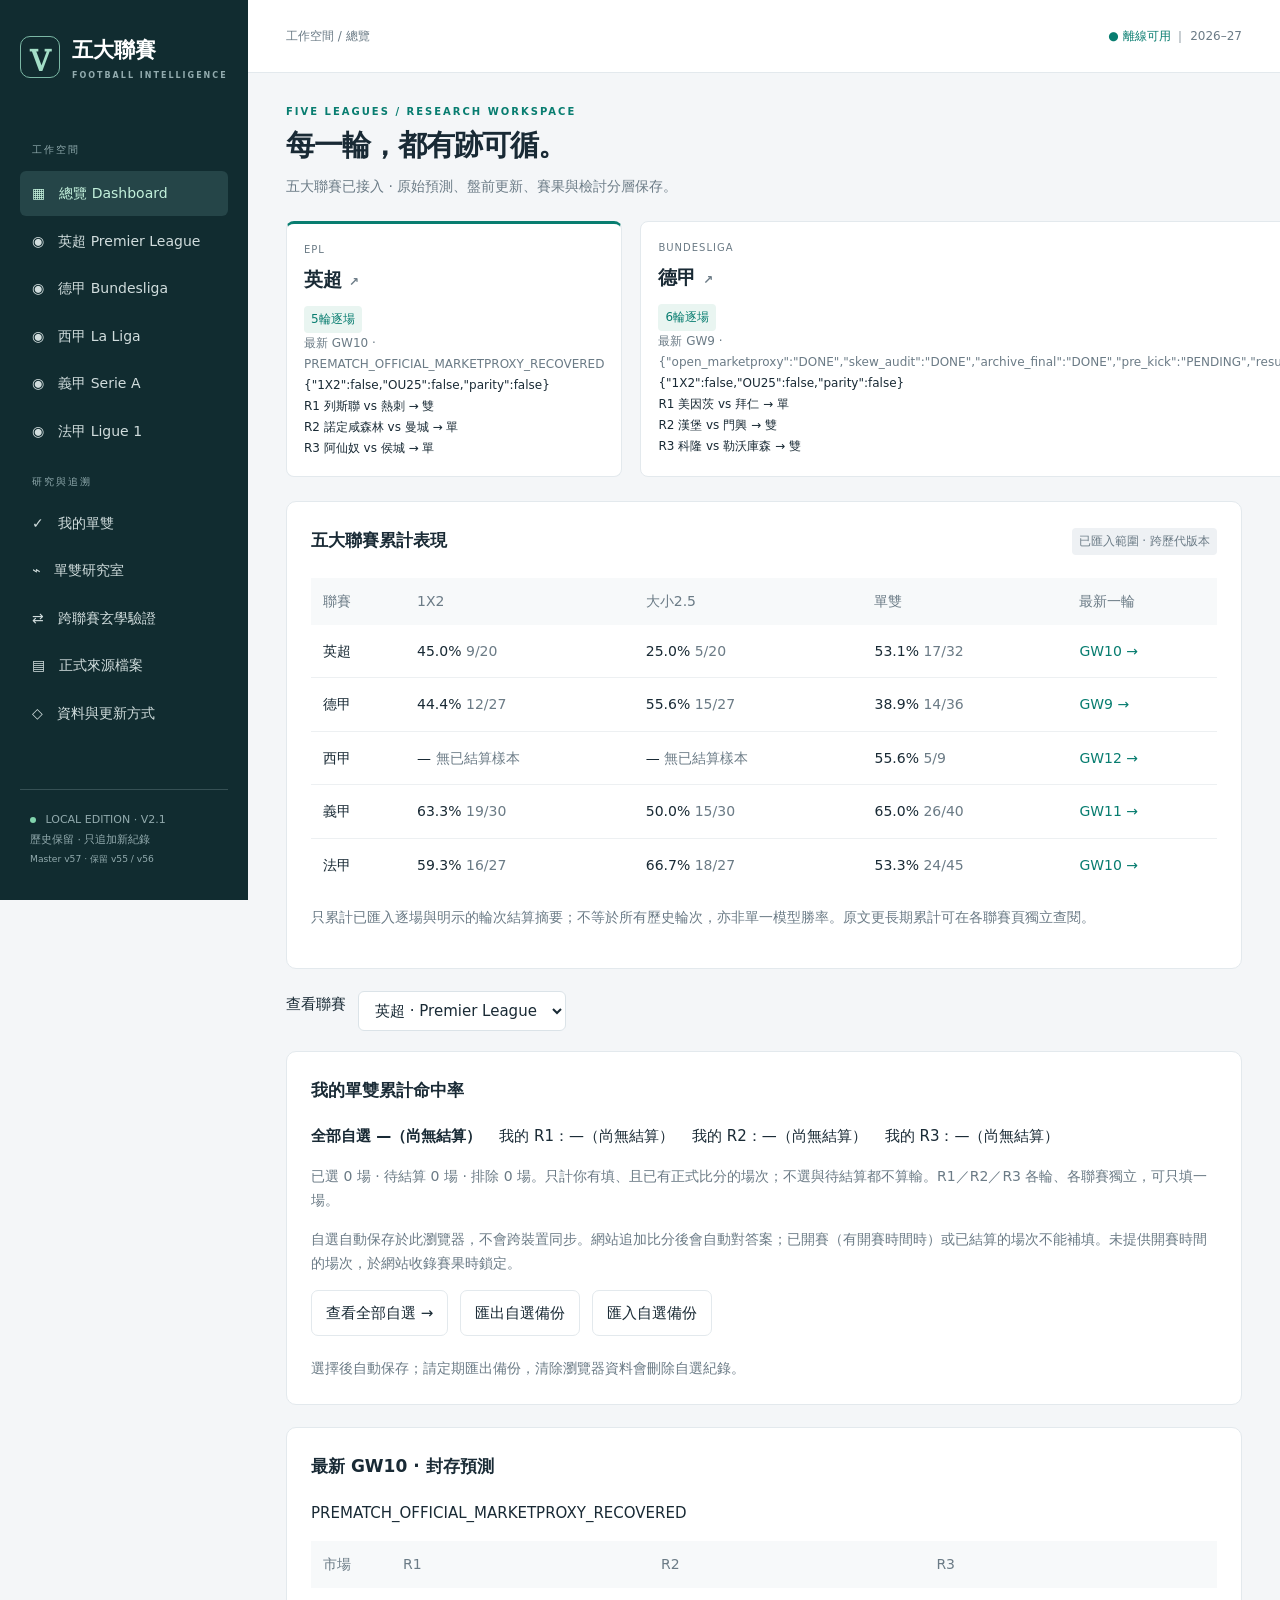
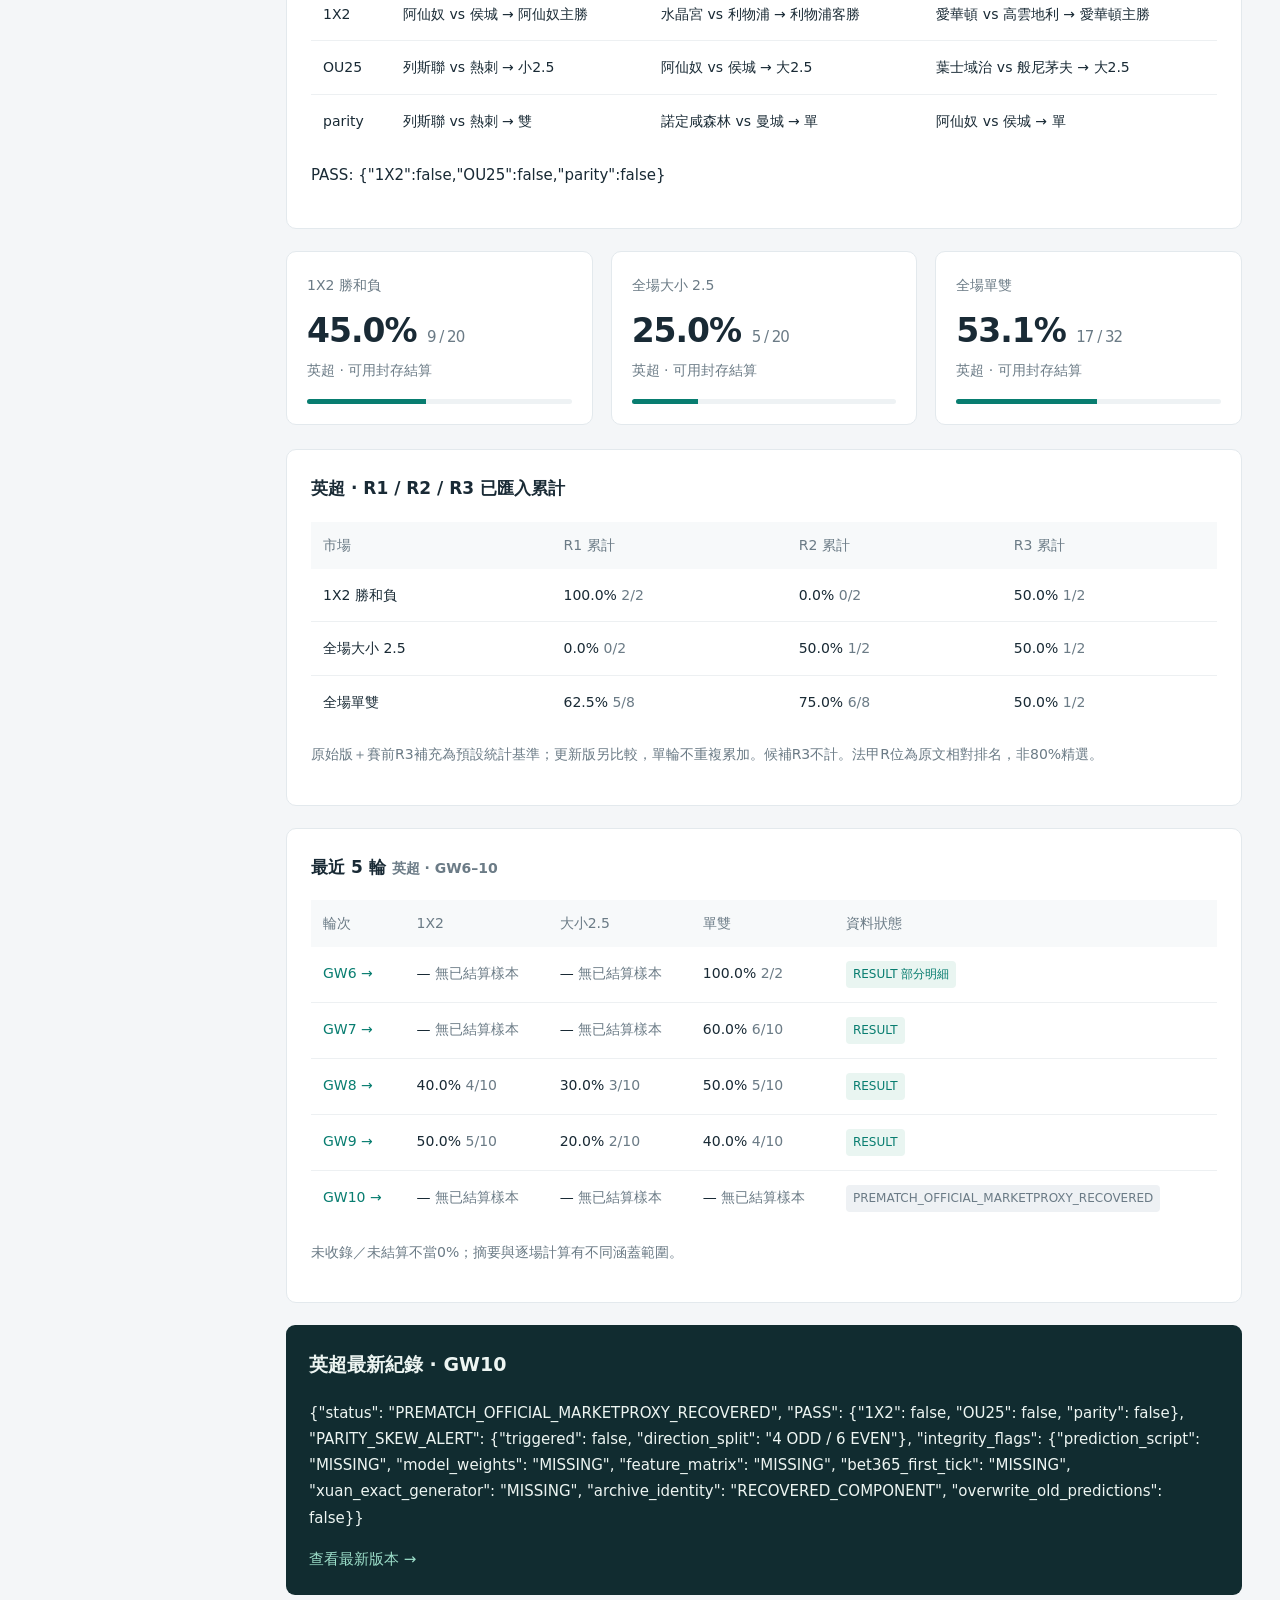
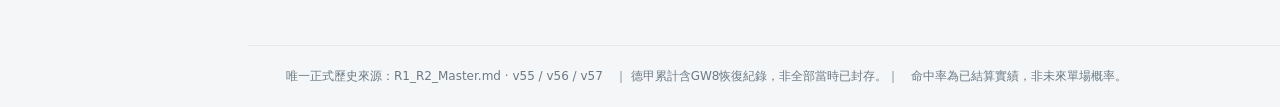
==== commit 2a56c53d: "Add personal parity picks, optional R1-R3, and independent hit-rate tracking" ====
--- a/dashboard-standalone.html
+++ b/dashboard-standalone.html
@@ -12,7 +12,51 @@
 footer{font-size:12px}
 
 .ambertext{color:#9c752e}.textblock{max-height:none;background:transparent;padding:12px 0}.panel .textblock{font-size:14px}.filters select{max-width:420px}.leaguecard strong{white-space:nowrap}.heading h2{margin:0}.panel .notice{margin-top:16px}
-</style></head><body><aside><a class="brand" href="#home"><span class="logo">Ⅴ</span><span>五大聯賽<small>FOOTBALL INTELLIGENCE</small></span></a><div class="navlabel">工作空間</div><nav><a href="#home">▦　總覽 Dashboard</a><a href="#league/EPL">◉　英超 Premier League</a><a href="#league/BUNDESLIGA">◉　德甲 Bundesliga</a><a href="#league/LALIGA">◉　西甲 La Liga</a><a href="#league/SERIEA">◉　義甲 Serie A</a><a href="#league/LIGUE1">◉　法甲 Ligue 1</a><div class="navlabel">研究與追溯</div><a href="#research">⌁　單雙研究室</a><a href="#cross">⇄　跨聯賽玄學驗證</a><a href="#archive">▤　正式來源檔案</a><a href="#about">◇　資料與更新方式</a></nav><div class="sidefoot"><span class="dot"></span> LOCAL EDITION · V2.1<br>歷史保留 · 只追加新紀錄<br><small>Master v57 · 保留 v55 / v56</small></div></aside><div class="shell"><header><span id="crumb">工作空間 / 總覽</span><span class="local">● 離線可用 <span>｜ 2026–27</span></span></header><main id="app"></main><footer>唯一正式歷史來源：R1_R2_Master.md · v55 / v56 / v57　｜ 德甲累計含GW8恢復紀錄，非全部當時已封存。｜　命中率為已結算實績，非未來單場概率。</footer></div><script>window.FOOTBALL_DATA = {"schema_version": "2.0.0", "generated_on": "2026-11-05", "source": {"name": "R1_R2_Master.md", "library_file_id": "libfile_e32fcdc400d481919ed168a5ed3245b5", "version": 55, "sha256": "f0ebf219fa4aec18cf438bef0111b8e5ea6e981aa8e8f9de568bed049779e7a0"}, "leagues": [{"id": "EPL", "name": "英超", "english": "Premier League", "coverage": "normalized-available"}, {"id": "BUNDESLIGA", "name": "德甲", "english": "Bundesliga", "coverage": "normalized-available"}, {"id": "LALIGA", "name": "西甲", "english": "La Liga", "coverage": "normalized-available"}, {"id": "SERIEA", "name": "義甲", "english": "Serie A", "coverage": "normalized-available"}, {"id": "LIGUE1", "name": "法甲", "english": "Ligue 1", "coverage": "normalized-available"}], "rounds": [{"id": "EPL-2026-27-GW06-20261005", "league": "EPL", "season": "2026-27", "gw": 6, "model": "EPL R90-style 恢復線（非 OLD R90 Exact）", "snapshot": "新盤版", "source": {"file": "source/R1_R2_Master.md", "start_line": 115, "end_line": 177, "version": 55}, "coverage": "partial-results", "note": "來源只保存 R1/R2 比分，其餘8場未收錄賽果；1X2／大小未正式封存。"}, {"id": "EPL-2026-27-GW07-20261014", "league": "EPL", "season": "2026-27", "gw": 7, "model": "EPL R90-style 恢復線（非 OLD R90 Exact）", "snapshot": "新盤／近期結構版", "source": {"file": "source/R1_R2_Master.md", "start_line": 628, "end_line": 745, "version": 55}, "coverage": "complete-available-markets", "note": "只有單雙為正式預測；R3屬候補，不計正式R3。"}, {"id": "EPL-2026-27-GW08-20261020-OPENPROXY", "league": "EPL", "season": "2026-27", "gw": 8, "model": "EPL R90-style 恢復線（非 OLD R90 Exact）", "snapshot": "OPENPROXY", "source": {"file": "source/R1_R2_Master.md", "start_line": 1283, "end_line": 1396, "version": 55}, "coverage": "complete-available-markets", "note": "R3依賽前補充封存納入；10/23為MID-SNAPSHOT，無完整PRE-KICK。"}, {"id": "EPL-2026-27-GW09-20261030-MARKETPROXY", "league": "EPL", "season": "2026-27", "gw": 9, "model": "EPL R90-style 恢復線（非 OLD R90 Exact）", "snapshot": "MARKETPROXY", "source": {"file": "source/R1_R2_Master.md", "start_line": 1901, "end_line": 1968, "version": 55}, "coverage": "complete-available-markets", "note": "無完整PRE-KICK數據；檢討為未來研究建議，不回改本輪。"}, {"id": "LALIGA-2026-27-GW08-20261005", "league": "LALIGA", "season": "2026-27", "gw": 8, "model": "R90-X V3 / S-XOR", "market_models": {"parity": "R90-X V3 / S-XOR"}, "snapshot": "2026-10-05 賽前版", "source": {"file": "source/R1_R2_Master_v56.md", "start_line": 45, "end_line": 114, "version": 56}, "coverage": "available-source", "note": "只保存單雙；R3為候補，華歷簡奴–畢爾包腰斬排除。Master提到GW10/11/12，但沒有其逐場表，未補造。", "expected_matches": 10, "recorded_at": "20261005"}, {"id": "BUNDESLIGA-2026-27-GW05-20261005-LATEST", "league": "BUNDESLIGA", "season": "2026-27", "gw": 5, "model": "西甲德甲版 V1", "market_models": {"parity": "西甲德甲版 V1"}, "snapshot": "2026-10-05 最新盤版", "source": {"file": "source/R1_R2_Master_v56.md", "start_line": 178, "end_line": 239, "version": 56}, "coverage": "available-source", "note": "9/21初盤只被提及，未提供完整逐場快照。保留此10/05更新版；不偽建9/21版本。", "expected_matches": 9, "recorded_at": "20261005"}, {"id": "BUNDESLIGA-2026-27-GW06-20261012", "league": "BUNDESLIGA", "season": "2026-27", "gw": 6, "model": "西甲德甲版 V1（近似重建）", "market_models": {"parity": "西甲德甲版 V1（近似重建）"}, "snapshot": "2026-10-12 賽前版", "source": {"file": "source/R1_R2_Master_v56.md", "start_line": 381, "end_line": 466, "version": 56}, "coverage": "available-source", "note": "逐場原始表只封存單雙。1X2／大小在結算表追述，另存為結算追述，不回填原始預測。R3候補不計。", "expected_matches": 9, "recorded_at": "20261012"}, {"id": "BUNDESLIGA-2026-27-GW07-20261019-V2RG1-OPENPROXY", "league": "BUNDESLIGA", "season": "2026-27", "gw": 7, "model": "Bundesliga Parity V2-RG1", "market_models": {"parity": "V2-RG1", "1x2": "V1近似參考", "ou25": "V1近似參考"}, "snapshot": "OPENPROXY", "source": {"file": "source/R1_R2_Master_v56.md", "start_line": 1044, "end_line": 1156, "version": 56}, "coverage": "available-source", "note": "單雙V2-RG1；1X2／大小是原文另列的V1近似參考，非V2輸出。候補R3不計。缺完整PRE-KICK。", "expected_matches": 9, "recorded_at": "20261019"}, {"id": "BUNDESLIGA-2026-27-GW09-20261104-MARKETPROXY", "league": "BUNDESLIGA", "season": "2026-27", "gw": 9, "model": "Bundesliga V2-RG1 / MARKETPROXY", "market_models": {"1x2": "Bundesliga V2-RG1 / MARKETPROXY", "ou25": "Bundesliga V2-RG1 / MARKETPROXY", "parity": "Bundesliga V2-RG1 / MARKETPROXY"}, "snapshot": "MARKETPROXY", "source": {"file": "source/R1_R2_Master_v56.md", "start_line": 2689, "end_line": 2750, "version": 56}, "coverage": "available-source", "note": "尚無賽果。原排序曾觸發SKEW_ALERT；11/05二次審計維持8雙1單，但調整R1/R2/R3，請切換版本查看。", "expected_matches": 9, "recorded_at": "20261104"}, {"id": "SERIEA-2026-27-GW06-20261006", "league": "SERIEA", "season": "2026-27", "gw": 6, "model": "Xuan-Odds V4 / WF6 + Adaptive R90", "market_models": {"parity": "Xuan-Odds V4 / WF6 + Adaptive R90"}, "snapshot": "賽前正式版", "source": {"file": "source/R1_R2_Master_v56.md", "start_line": 295, "end_line": 380, "version": 56}, "coverage": "available-source", "note": "1X2與大小僅有結算總數，沒有逐場預測；保留摘要，不回填。", "expected_matches": 10, "recorded_at": "20261006"}, {"id": "SERIEA-2026-27-GW07-20261013-CORR1", "league": "SERIEA", "season": "2026-27", "gw": 7, "model": "Xuan-Odds V4 / WF6 + R90 CORR1", "market_models": {"parity": "Xuan-Odds V4 / WF6 + R90 CORR1"}, "snapshot": "CORR1 賽前修正版", "source": {"file": "source/R1_R2_Master_v56.md", "start_line": 543, "end_line": 627, "version": 56}, "coverage": "available-source", "note": "僅單雙有正式逐場封存；1X2／大小為NO_PREMATCH_RECORD，禁止補算。", "expected_matches": 10, "recorded_at": "20261013"}, {"id": "SERIEA-2026-27-GW08-20261020-OPENPROXY", "league": "SERIEA", "season": "2026-27", "gw": 8, "model": "Xuan-Odds V4 / WF6 + Adaptive R90", "market_models": {"1x2": "Xuan-Odds V4 / WF6 + Adaptive R90", "ou25": "Xuan-Odds V4 / WF6 + Adaptive R90", "parity": "Xuan-Odds V4 / WF6 + Adaptive R90"}, "snapshot": "OPENPROXY", "source": {"file": "source/R1_R2_Master_v56.md", "start_line": 746, "end_line": 841, "version": 56}, "coverage": "available-source", "note": "R3另以賽前追加保存。10/23只交換1X2 R2/R3，非T-1h PRE-KICK；原版與更新版獨立可查。", "expected_matches": 10, "recorded_at": "20261020"}, {"id": "LIGUE1-2026-27-GW06-20261006", "league": "LIGUE1", "season": "2026-27", "gw": 6, "model": "R80 V2 DrawGuard", "market_models": {"parity": "R80 V2 DrawGuard"}, "snapshot": "2026-10-06 賽前版", "source": {"file": "source/R1_R2_Master_v56.md", "start_line": 240, "end_line": 294, "version": 56}, "coverage": "available-source", "note": "全輪單雙結算摘要7/9，但僅R1/R2有比分；其餘7場不補造。R位為弱訊號相對排序。", "expected_matches": 9, "recorded_at": "20261006"}, {"id": "LIGUE1-2026-27-GW07-20261012", "league": "LIGUE1", "season": "2026-27", "gw": 7, "model": "R80 V2 DrawGuard", "market_models": {"parity": "R80 V2 DrawGuard"}, "snapshot": "2026-10-12 賽前版", "source": {"file": "source/R1_R2_Master_v56.md", "start_line": 467, "end_line": 542, "version": 56}, "coverage": "available-source", "note": "1X2全場與大小其餘7場只見結算追述；大小R1/R2有賽前文字。原始層不倒填；統計摘要另列。", "expected_matches": 9, "recorded_at": "20261012"}, {"id": "LIGUE1-2026-27-GW08-20261019-OPENPROXY", "league": "LIGUE1", "season": "2026-27", "gw": 8, "model": "R80 V2 DrawGuard", "market_models": {"1x2": "R80 V2 DrawGuard", "ou25": "R80 V2 DrawGuard", "parity": "R80 V2 DrawGuard"}, "snapshot": "OPENPROXY", "source": {"file": "source/R1_R2_Master_v56.md", "start_line": 976, "end_line": 1043, "version": 56}, "coverage": "available-source", "note": "無正式1X2 R位與R3封存，不事後補選。大小／單雙R1/R2為相對排序。", "expected_matches": 9, "recorded_at": "20261019"}, {"id": "LIGUE1-2026-27-GW09-20261030-MARKETPROXY", "league": "LIGUE1", "season": "2026-27", "gw": 9, "model": "R80 V2 DrawGuard / 1X2 Blend V0.1", "market_models": {"1x2": "1X2-Blend V0.1 challenger", "ou25": "R80 V2 DrawGuard", "parity": "R80 V2 DrawGuard"}, "snapshot": "MARKETPROXY", "source": {"file": "source/R1_R2_Master_v56.md", "start_line": 1836, "end_line": 1900, "version": 56}, "coverage": "available-source", "note": "1X2為未校準challenger；單雙全為弱訊號。11/04審計對未來停用Forced R位作投注依據，歷史結果保留。", "expected_matches": 9, "recorded_at": "20261030"}, {"id": "BUNDESLIGA-2026-27-GW08-20261030-RECOVERED", "league": "BUNDESLIGA", "season": "2026-27", "gw": 8, "model": "RG2-Xuan（恢復紀錄）", "market_models": {"1x2": "10/30方向（恢復）", "ou25": "10/30方向（恢復）", "parity": "RG2-Xuan（恢復）"}, "snapshot": "RECOVERED", "source": {"file": "source/R1_R2_Master_v57.md", "version": 57, "start_line": 2815, "end_line": 2878}, "coverage": "recovered", "note": "RECOVERED：11/05由10/30預測與11/03結算對話補回，非當日已封存快照。單雙為RG2-Xuan更新後排序；缺完整OPEN/PRE-KICK盤口。累計包含本恢復紀錄，不能視為全部當時已凍結的實績。", "expected_matches": 9, "recorded_at": "2026-11-05", "original_predicted_at": "2026-10-30", "original_settled_at": "2026-11-03"}, {"id": "LIGUE1-2026-27-GW10-20261105-MARKETPROXY", "league": "LIGUE1", "season": "2026-27", "gw": 10, "model": "{\"ou_parity\": \"LIGUE1-R80-V2.1-DRAWGUARD-FROZEN\", \"1x2\": \"1X2-Blend-V0.1 (70% de-vig market + 30% Dixon-Coles structure; ranking score, not calibrated true probability)\", \"parity_formal_selector\": \"V1/V2 Parity_Selected sparse selector CONTROL\", \"parity_v3\": \"RESEARCH_ONLY_NOT_PROMOTED\", \"xuan\": \"SHADOW_ONLY_NOT_USED\"}", "snapshot": "DASHBOARD_UPDATE_PACKAGE", "coverage": "package", "note": "{\"status\": \"ARCHIVED_PREMATCH_MARKETPROXY\", \"PASS\": {\"1X2\": false, \"OU25_formal_selector\": true, \"parity_formal_selector\": true, \"parity_shadow_display_only\": true}, \"PARITY_SKEW_ALERT\": {\"triggered\": false, \"direction_split\": \"3 ODD / 6 EVEN\"}, \"integrity_flags\": {\"prediction_script\": \"PRESENT_IN_REPRO_ZIP\", \"model_weights\": \"PRESENT_IN_REPRO_ZIP\", \"feature_matrix\": \"PRESENT_IN_REPRO_ZIP\", \"bet365_first_tick\": \"MISSING\", \"xuan_exact_generator\": \"NOT_RUN\", \"archive_identity\": \"FROZEN_MODEL_PACKAGE + MARKETPROXY\", \"sha256_manifest\": \"PRESENT_IN_REPRO_ZIP\", \"overwrite_old_predictions\": false}}", "research_only": false, "package_path": "data/packages/DASHBOARD_UPDATE_PACKAGE_LIGUE1_GW10_20261105.json", "status": "ARCHIVED_PREMATCH_MARKETPROXY"}, {"id": "BUNDESLIGA-2026-27-GW09-20261105-ARCHIVE-FINAL", "league": "BUNDESLIGA", "season": "2026-27", "gw": 9, "model": "{\"parity\": \"Bundesliga Parity V2-RG1\", \"xuan\": \"SHADOW_ONLY\", \"one_x_two_ou\": \"Bundesliga R90-DE V1 / MARKETPROXY recovered component\", \"exact_binary_replay\": false}", "snapshot": "DASHBOARD_UPDATE_PACKAGE", "coverage": "package", "note": "{\"status\": {\"open_marketproxy\": \"DONE\", \"skew_audit\": \"DONE\", \"archive_final\": \"DONE\", \"pre_kick\": \"PENDING\", \"result\": \"PENDING\", \"review\": \"PENDING\"}, \"PASS\": {\"1X2\": false, \"OU25\": false, \"parity\": false}, \"PARITY_SKEW_ALERT\": {\"triggered\": true, \"audit_passed\": true, \"final_split\": \"1 ODD / 8 EVEN\"}, \"integrity_flags\": {\"prediction_script\": \"MISSING\", \"model_weights\": \"MISSING\", \"feature_matrix\": \"MISSING\", \"bet365_first_tick\": \"MISSING\", \"xuan_exact_generator\": \"NOT_RUN\", \"archive_identity\": \"MARKETPROXY + SKEW_AUDIT\", \"overwrite_old_predictions\": false}}", "research_only": false, "package_path": "data/packages/DASHBOARD_UPDATE_PACKAGE_BUNDESLIGA_GW09_20261105.json", "status": {"open_marketproxy": "DONE", "skew_audit": "DONE", "archive_final": "DONE", "pre_kick": "PENDING", "result": "PENDING", "review": "PENDING"}}, {"id": "EPL-2026-27-GW10-20261105-MARKETPROXY-RECOVERED", "league": "EPL", "season": "2026-27", "gw": 10, "model": "{\"formal_identity\": \"EPL R90-style recovery line + GW9 fixed corrections\", \"exact_binary_replay\": false, \"recovery_flag\": \"RECOVERED_COMPONENT\", \"market_label\": \"MARKETPROXY\"}", "snapshot": "DASHBOARD_UPDATE_PACKAGE", "coverage": "package", "note": "{\"status\": \"PREMATCH_OFFICIAL_MARKETPROXY_RECOVERED\", \"PASS\": {\"1X2\": false, \"OU25\": false, \"parity\": false}, \"PARITY_SKEW_ALERT\": {\"triggered\": false, \"direction_split\": \"4 ODD / 6 EVEN\"}, \"integrity_flags\": {\"prediction_script\": \"MISSING\", \"model_weights\": \"MISSING\", \"feature_matrix\": \"MISSING\", \"bet365_first_tick\": \"MISSING\", \"xuan_exact_generator\": \"MISSING\", \"archive_identity\": \"RECOVERED_COMPONENT\", \"overwrite_old_predictions\": false}}", "research_only": false, "package_path": "data/packages/DASHBOARD_UPDATE_PACKAGE_EPL_GW10_20261105.json", "status": "PREMATCH_OFFICIAL_MARKETPROXY_RECOVERED"}, {"id": "SERIEA-2026-27-GW11-20261105-MARKETPROXY-RECOVERED", "league": "SERIEA", "season": "2026-27", "gw": 11, "model": "{\"formal_identity\": \"Serie A Xuan-Odds V4 / WF6 + Adaptive R90 fallback\", \"wf6_rules_priority\": [3, 1, 2, 8, 6, 4], \"exact_trigger_replay\": false, \"recovery_flag\": \"RECOVERED_COMPONENT\", \"market_label\": \"MARKETPROXY\"}", "snapshot": "DASHBOARD_UPDATE_PACKAGE", "coverage": "package", "note": "{\"status\": \"PREMATCH_OFFICIAL_MARKETPROXY_RECOVERED\", \"PASS\": {\"1X2\": false, \"OU25\": false, \"parity\": false}, \"PARITY_SKEW_ALERT\": {\"triggered\": false, \"status\": \"NOT_RECORDED_AS_ALERT; 4 ODD / 6 EVEN from frozen directions\"}, \"integrity_flags\": {\"prediction_script\": \"MISSING\", \"model_weights\": \"MISSING\", \"feature_matrix\": \"MISSING\", \"bet365_first_tick\": \"MISSING\", \"xuan_exact_generator\": \"MISSING\", \"archive_identity\": \"RECOVERED_COMPONENT\", \"overwrite_old_predictions\": false}}", "research_only": false, "package_path": "data/packages/DASHBOARD_UPDATE_PACKAGE_SERIEA_GW11_20261105.json", "status": "PREMATCH_OFFICIAL_MARKETPROXY_RECOVERED"}, {"id": "LALIGA-2026-27-GW12-20261105-RESEARCH-ARCHIVE-AUDIT", "league": "LALIGA", "season": "2026-27", "gw": 12, "model": "{\"league_native_official\": \"R90-X V3 / S-XOR (GW08 latest indexed)\", \"official_exact_binary_replay\": false, \"v1_exact\": \"NOT_RUN\", \"gw11_baseline_exact\": \"NOT_RUN\", \"v2\": \"V2-RESEARCH_MARKETPROXY (frozen 2026-11-04)\", \"xuan\": \"SHADOW_NOT_RUN\"}", "snapshot": "Research", "coverage": "package", "note": "{\"status\": {\"pre_match_research\": \"DONE\", \"research_archive_audit\": \"DONE\", \"official_exact_model_prediction\": \"BLOCKED_NOT_RUN\", \"archive_final\": \"RESEARCH_ONLY\", \"pre_kick\": \"PENDING\", \"result\": \"PENDING\", \"review\": \"PENDING\"}, \"PASS\": {\"official_model\": \"PASS_NOT_RUN\", \"1X2_research\": false, \"OU25_research\": false, \"parity_high_confidence\": true}, \"PARITY_SKEW_ALERT\": {\"triggered\": false, \"direction_split\": \"5 ODD / 5 EVEN\"}, \"integrity_flags\": {\"prediction_script\": \"MISSING\", \"model_weights\": \"MISSING\", \"feature_matrix\": \"MISSING\", \"bet365_first_tick\": \"MISSING\", \"xuan_exact_generator\": \"MISSING\", \"archive_identity\": \"RESEARCH_ONLY\", \"overwrite_old_predictions\": false}}", "research_only": true, "package_path": "data/packages/DASHBOARD_UPDATE_PACKAGE_LALIGA_GW12_20261105.json", "status": {"pre_match_research": "DONE", "research_archive_audit": "DONE", "official_exact_model_prediction": "BLOCKED_NOT_RUN", "archive_final": "RESEARCH_ONLY", "pre_kick": "PENDING", "result": "PENDING", "review": "PENDING"}}], "predictions": [{"id": "EPL-2026-27-GW06-20261005-1", "record_id": "EPL-2026-27-GW06-20261005", "match_id": "EPL-2026-27-GW06-01", "fixture": "阿仙奴 vs 列斯聯", "directions": {"parity": "單"}, "ranks": {"parity": 1}, "source": {"file": "source/R1_R2_Master.md", "start_line": 115, "end_line": 177, "version": 55}}, {"id": "EPL-2026-27-GW06-20261005-2", "record_id": "EPL-2026-27-GW06-20261005", "match_id": "EPL-2026-27-GW06-02", "fixture": "阿士東維拉 vs 賓福特", "directions": {"parity": "雙"}, "ranks": {"parity": null}, "source": {"file": "source/R1_R2_Master.md", "start_line": 115, "end_line": 177, "version": 55}}, {"id": "EPL-2026-27-GW06-20261005-3", "record_id": "EPL-2026-27-GW06-20261005", "match_id": "EPL-2026-27-GW06-03", "fixture": "車路士 vs 般尼茅夫", "directions": {"parity": "單"}, "ranks": {"parity": null}, "source": {"file": "source/R1_R2_Master.md", "start_line": 115, "end_line": 177, "version": 55}}, {"id": "EPL-2026-27-GW06-20261005-4", "record_id": "EPL-2026-27-GW06-20261005", "match_id": "EPL-2026-27-GW06-04", "fixture": "葉士域治 vs 富咸", "directions": {"parity": "單"}, "ranks": {"parity": null}, "source": {"file": "source/R1_R2_Master.md", "start_line": 115, "end_line": 177, "version": 55}}, {"id": "EPL-2026-27-GW06-20261005-5", "record_id": "EPL-2026-27-GW06-20261005", "match_id": "EPL-2026-27-GW06-05", "fixture": "新特蘭 vs 白禮頓", "directions": {"parity": "單"}, "ranks": {"parity": null}, "source": {"file": "source/R1_R2_Master.md", "start_line": 115, "end_line": 177, "version": 55}}, {"id": "EPL-2026-27-GW06-20261005-6", "record_id": "EPL-2026-27-GW06-20261005", "match_id": "EPL-2026-27-GW06-06", "fixture": "曼聯 vs 熱刺", "directions": {"parity": "雙"}, "ranks": {"parity": null}, "source": {"file": "source/R1_R2_Master.md", "start_line": 115, "end_line": 177, "version": 55}}, {"id": "EPL-2026-27-GW06-20261005-7", "record_id": "EPL-2026-27-GW06-20261005", "match_id": "EPL-2026-27-GW06-07", "fixture": "水晶宮 vs 諾定咸森林", "directions": {"parity": "雙"}, "ranks": {"parity": 2}, "source": {"file": "source/R1_R2_Master.md", "start_line": 115, "end_line": 177, "version": 55}}, {"id": "EPL-2026-27-GW06-20261005-8", "record_id": "EPL-2026-27-GW06-20261005", "match_id": "EPL-2026-27-GW06-08", "fixture": "侯城 vs 愛華頓", "directions": {"parity": "雙"}, "ranks": {"parity": null}, "source": {"file": "source/R1_R2_Master.md", "start_line": 115, "end_line": 177, "version": 55}}, {"id": "EPL-2026-27-GW06-20261005-9", "record_id": "EPL-2026-27-GW06-20261005", "match_id": "EPL-2026-27-GW06-09", "fixture": "利物浦 vs 曼城", "directions": {"parity": "雙"}, "ranks": {"parity": null}, "source": {"file": "source/R1_R2_Master.md", "start_line": 115, "end_line": 177, "version": 55}}, {"id": "EPL-2026-27-GW06-20261005-10", "record_id": "EPL-2026-27-GW06-20261005", "match_id": "EPL-2026-27-GW06-10", "fixture": "高雲地利 vs 紐卡素", "directions": {"parity": "單"}, "ranks": {"parity": null}, "source": {"file": "source/R1_R2_Master.md", "start_line": 115, "end_line": 177, "version": 55}}, {"id": "EPL-2026-27-GW07-20261014-1", "record_id": "EPL-2026-27-GW07-20261014", "match_id": "EPL-2026-27-GW07-01", "fixture": "愛華頓 vs 車路士", "directions": {"parity": "雙"}, "ranks": {"parity": null}, "source": {"file": "source/R1_R2_Master.md", "start_line": 628, "end_line": 745, "version": 55}}, {"id": "EPL-2026-27-GW07-20261014-2", "record_id": "EPL-2026-27-GW07-20261014", "match_id": "EPL-2026-27-GW07-02", "fixture": "賓福特 vs 利物浦", "directions": {"parity": "雙"}, "ranks": {"parity": null}, "source": {"file": "source/R1_R2_Master.md", "start_line": 628, "end_line": 745, "version": 55}}, {"id": "EPL-2026-27-GW07-20261014-3", "record_id": "EPL-2026-27-GW07-20261014", "match_id": "EPL-2026-27-GW07-03", "fixture": "富咸 vs 侯城", "directions": {"parity": "單"}, "ranks": {"parity": null}, "source": {"file": "source/R1_R2_Master.md", "start_line": 628, "end_line": 745, "version": 55}}, {"id": "EPL-2026-27-GW07-20261014-4", "record_id": "EPL-2026-27-GW07-20261014", "match_id": "EPL-2026-27-GW07-04", "fixture": "曼城 vs 葉士域治", "directions": {"parity": "單"}, "ranks": {"parity": 1}, "source": {"file": "source/R1_R2_Master.md", "start_line": 628, "end_line": 745, "version": 55}}, {"id": "EPL-2026-27-GW07-20261014-5", "record_id": "EPL-2026-27-GW07-20261014", "match_id": "EPL-2026-27-GW07-05", "fixture": "紐卡素 vs 阿士東維拉", "directions": {"parity": "雙"}, "ranks": {"parity": null}, "source": {"file": "source/R1_R2_Master.md", "start_line": 628, "end_line": 745, "version": 55}}, {"id": "EPL-2026-27-GW07-20261014-6", "record_id": "EPL-2026-27-GW07-20261014", "match_id": "EPL-2026-27-GW07-06", "fixture": "般尼茅夫 vs 新特蘭", "directions": {"parity": "雙"}, "ranks": {"parity": null}, "source": {"file": "source/R1_R2_Master.md", "start_line": 628, "end_line": 745, "version": 55}}, {"id": "EPL-2026-27-GW07-20261014-7", "record_id": "EPL-2026-27-GW07-20261014", "match_id": "EPL-2026-27-GW07-07", "fixture": "白禮頓 vs 水晶宮", "directions": {"parity": "雙"}, "ranks": {"parity": null}, "source": {"file": "source/R1_R2_Master.md", "start_line": 628, "end_line": 745, "version": 55}}, {"id": "EPL-2026-27-GW07-20261014-8", "record_id": "EPL-2026-27-GW07-20261014", "match_id": "EPL-2026-27-GW07-08", "fixture": "列斯聯 vs 曼聯", "directions": {"parity": "雙"}, "ranks": {"parity": 2}, "source": {"file": "source/R1_R2_Master.md", "start_line": 628, "end_line": 745, "version": 55}}, {"id": "EPL-2026-27-GW07-20261014-9", "record_id": "EPL-2026-27-GW07-20261014", "match_id": "EPL-2026-27-GW07-09", "fixture": "諾定咸森林 vs 阿仙奴", "directions": {"parity": "單"}, "ranks": {"parity": null}, "source": {"file": "source/R1_R2_Master.md", "start_line": 628, "end_line": 745, "version": 55}}, {"id": "EPL-2026-27-GW07-20261014-10", "record_id": "EPL-2026-27-GW07-20261014", "match_id": "EPL-2026-27-GW07-10", "fixture": "熱刺 vs 高雲地利", "directions": {"parity": "單"}, "ranks": {"parity": null}, "source": {"file": "source/R1_R2_Master.md", "start_line": 628, "end_line": 745, "version": 55}}, {"id": "EPL-2026-27-GW08-20261020-OPENPROXY-1", "record_id": "EPL-2026-27-GW08-20261020-OPENPROXY", "match_id": "EPL-2026-27-GW08-01", "fixture": "葉士域治 vs 諾定咸森林", "directions": {"1x2": "客勝", "ou25": "大", "parity": "單"}, "ranks": {"1x2": null, "ou25": null, "parity": 1}, "source": {"file": "source/R1_R2_Master.md", "start_line": 1283, "end_line": 1396, "version": 55}}, {"id": "EPL-2026-27-GW08-20261020-OPENPROXY-2", "record_id": "EPL-2026-27-GW08-20261020-OPENPROXY", "match_id": "EPL-2026-27-GW08-02", "fixture": "阿士東維拉 vs 曼城", "directions": {"1x2": "客勝", "ou25": "大", "parity": "單"}, "ranks": {"1x2": 2, "ou25": 2, "parity": 2}, "source": {"file": "source/R1_R2_Master.md", "start_line": 1283, "end_line": 1396, "version": 55}}, {"id": "EPL-2026-27-GW08-20261020-OPENPROXY-3", "record_id": "EPL-2026-27-GW08-20261020-OPENPROXY", "match_id": "EPL-2026-27-GW08-03", "fixture": "阿仙奴 vs 愛華頓", "directions": {"1x2": "主勝", "ou25": "大", "parity": "單"}, "ranks": {"1x2": 1, "ou25": null, "parity": null}, "source": {"file": "source/R1_R2_Master.md", "start_line": 1283, "end_line": 1396, "version": 55}}, {"id": "EPL-2026-27-GW08-20261020-OPENPROXY-4", "record_id": "EPL-2026-27-GW08-20261020-OPENPROXY", "match_id": "EPL-2026-27-GW08-04", "fixture": "高雲地利 vs 富咸", "directions": {"1x2": "客勝", "ou25": "大", "parity": "單"}, "ranks": {"1x2": null, "ou25": null, "parity": null}, "source": {"file": "source/R1_R2_Master.md", "start_line": 1283, "end_line": 1396, "version": 55}}, {"id": "EPL-2026-27-GW08-20261020-OPENPROXY-5", "record_id": "EPL-2026-27-GW08-20261020-OPENPROXY", "match_id": "EPL-2026-27-GW08-05", "fixture": "車路士 vs 熱刺", "directions": {"1x2": "主勝", "ou25": "大", "parity": "雙"}, "ranks": {"1x2": null, "ou25": 1, "parity": null}, "source": {"file": "source/R1_R2_Master.md", "start_line": 1283, "end_line": 1396, "version": 55}}, {"id": "EPL-2026-27-GW08-20261020-OPENPROXY-6", "record_id": "EPL-2026-27-GW08-20261020-OPENPROXY", "match_id": "EPL-2026-27-GW08-06", "fixture": "水晶宮 vs 紐卡素", "directions": {"1x2": "客勝", "ou25": "大", "parity": "單"}, "ranks": {"1x2": null, "ou25": null, "parity": null}, "source": {"file": "source/R1_R2_Master.md", "start_line": 1283, "end_line": 1396, "version": 55}}, {"id": "EPL-2026-27-GW08-20261020-OPENPROXY-7", "record_id": "EPL-2026-27-GW08-20261020-OPENPROXY", "match_id": "EPL-2026-27-GW08-07", "fixture": "侯城 vs 賓福特", "directions": {"1x2": "客勝", "ou25": "大", "parity": "雙"}, "ranks": {"1x2": null, "ou25": null, "parity": null}, "source": {"file": "source/R1_R2_Master.md", "start_line": 1283, "end_line": 1396, "version": 55}}, {"id": "EPL-2026-27-GW08-20261020-OPENPROXY-8", "record_id": "EPL-2026-27-GW08-20261020-OPENPROXY", "match_id": "EPL-2026-27-GW08-08", "fixture": "利物浦 vs 白禮頓", "directions": {"1x2": "主勝", "ou25": "大", "parity": "單"}, "ranks": {"1x2": null, "ou25": null, "parity": null}, "source": {"file": "source/R1_R2_Master.md", "start_line": 1283, "end_line": 1396, "version": 55}}, {"id": "EPL-2026-27-GW08-20261020-OPENPROXY-9", "record_id": "EPL-2026-27-GW08-20261020-OPENPROXY", "match_id": "EPL-2026-27-GW08-09", "fixture": "曼聯 vs 般尼茅夫", "directions": {"1x2": "主勝", "ou25": "大", "parity": "雙"}, "ranks": {"1x2": null, "ou25": null, "parity": null}, "source": {"file": "source/R1_R2_Master.md", "start_line": 1283, "end_line": 1396, "version": 55}}, {"id": "EPL-2026-27-GW08-20261020-OPENPROXY-10", "record_id": "EPL-2026-27-GW08-20261020-OPENPROXY", "match_id": "EPL-2026-27-GW08-10", "fixture": "新特蘭 vs 列斯聯", "directions": {"1x2": "客勝", "ou25": "小", "parity": "雙"}, "ranks": {"1x2": null, "ou25": null, "parity": null}, "source": {"file": "source/R1_R2_Master.md", "start_line": 1283, "end_line": 1396, "version": 55}}, {"id": "EPL-2026-27-GW09-20261030-MARKETPROXY-1", "record_id": "EPL-2026-27-GW09-20261030-MARKETPROXY", "match_id": "EPL-2026-27-GW09-01", "fixture": "車路士 vs 曼聯", "directions": {"1x2": "主勝", "ou25": "大", "parity": "單"}, "ranks": {"1x2": 3, "ou25": 2, "parity": null}, "source": {"file": "source/R1_R2_Master.md", "start_line": 1901, "end_line": 1968, "version": 55}}, {"id": "EPL-2026-27-GW09-20261030-MARKETPROXY-2", "record_id": "EPL-2026-27-GW09-20261030-MARKETPROXY", "match_id": "EPL-2026-27-GW09-02", "fixture": "般尼茅夫 vs 列斯聯", "directions": {"1x2": "主勝", "ou25": "大", "parity": "單"}, "ranks": {"1x2": null, "ou25": null, "parity": null}, "source": {"file": "source/R1_R2_Master.md", "start_line": 1901, "end_line": 1968, "version": 55}}, {"id": "EPL-2026-27-GW09-20261030-MARKETPROXY-3", "record_id": "EPL-2026-27-GW09-20261030-MARKETPROXY", "match_id": "EPL-2026-27-GW09-03", "fixture": "賓福特 vs 諾定咸森林", "directions": {"1x2": "主勝", "ou25": "大", "parity": "單"}, "ranks": {"1x2": null, "ou25": null, "parity": null}, "source": {"file": "source/R1_R2_Master.md", "start_line": 1901, "end_line": 1968, "version": 55}}, {"id": "EPL-2026-27-GW09-20261030-MARKETPROXY-4", "record_id": "EPL-2026-27-GW09-20261030-MARKETPROXY", "match_id": "EPL-2026-27-GW09-04", "fixture": "高雲地利 vs 新特蘭", "directions": {"1x2": "客勝", "ou25": "小", "parity": "單"}, "ranks": {"1x2": null, "ou25": null, "parity": 1}, "source": {"file": "source/R1_R2_Master.md", "start_line": 1901, "end_line": 1968, "version": 55}}, {"id": "EPL-2026-27-GW09-20261030-MARKETPROXY-5", "record_id": "EPL-2026-27-GW09-20261030-MARKETPROXY", "match_id": "EPL-2026-27-GW09-05", "fixture": "侯城 vs 葉士域治", "directions": {"1x2": "主勝", "ou25": "大", "parity": "雙"}, "ranks": {"1x2": null, "ou25": null, "parity": null}, "source": {"file": "source/R1_R2_Master.md", "start_line": 1901, "end_line": 1968, "version": 55}}, {"id": "EPL-2026-27-GW09-20261030-MARKETPROXY-6", "record_id": "EPL-2026-27-GW09-20261030-MARKETPROXY", "match_id": "EPL-2026-27-GW09-06", "fixture": "曼城 vs 白禮頓", "directions": {"1x2": "主勝", "ou25": "大", "parity": "單"}, "ranks": {"1x2": 2, "ou25": 1, "parity": null}, "source": {"file": "source/R1_R2_Master.md", "start_line": 1901, "end_line": 1968, "version": 55}}, {"id": "EPL-2026-27-GW09-20261030-MARKETPROXY-7", "record_id": "EPL-2026-27-GW09-20261030-MARKETPROXY", "match_id": "EPL-2026-27-GW09-07", "fixture": "熱刺 vs 水晶宮", "directions": {"1x2": "主勝", "ou25": "大", "parity": "單"}, "ranks": {"1x2": 1, "ou25": 3, "parity": 3}, "source": {"file": "source/R1_R2_Master.md", "start_line": 1901, "end_line": 1968, "version": 55}}, {"id": "EPL-2026-27-GW09-20261030-MARKETPROXY-8", "record_id": "EPL-2026-27-GW09-20261030-MARKETPROXY", "match_id": "EPL-2026-27-GW09-08", "fixture": "阿士東維拉 vs 富咸", "directions": {"1x2": "主勝", "ou25": "大", "parity": "單"}, "ranks": {"1x2": null, "ou25": null, "parity": null}, "source": {"file": "source/R1_R2_Master.md", "start_line": 1901, "end_line": 1968, "version": 55}}, {"id": "EPL-2026-27-GW09-20261030-MARKETPROXY-9", "record_id": "EPL-2026-27-GW09-20261030-MARKETPROXY", "match_id": "EPL-2026-27-GW09-09", "fixture": "利物浦 vs 阿仙奴", "directions": {"1x2": "客勝", "ou25": "小", "parity": "單"}, "ranks": {"1x2": null, "ou25": null, "parity": 2}, "source": {"file": "source/R1_R2_Master.md", "start_line": 1901, "end_line": 1968, "version": 55}}, {"id": "EPL-2026-27-GW09-20261030-MARKETPROXY-10", "record_id": "EPL-2026-27-GW09-20261030-MARKETPROXY", "match_id": "EPL-2026-27-GW09-10", "fixture": "紐卡素 vs 愛華頓", "directions": {"1x2": "主勝", "ou25": "大", "parity": "單"}, "ranks": {"1x2": null, "ou25": null, "parity": null}, "source": {"file": "source/R1_R2_Master.md", "start_line": 1901, "end_line": 1968, "version": 55}}, {"id": "LALIGA-2026-27-GW08-20261005-1", "record_id": "LALIGA-2026-27-GW08-20261005", "match_id": "LALIGA-2026-27-GW08-01", "fixture": "馬拉加 vs 愛斯賓奴", "directions": {"parity": "單"}, "ranks": {"parity": null}, "source": {"file": "source/R1_R2_Master_v56.md", "start_line": 73, "end_line": 85, "version": 56}, "source_cells": ["馬拉加 vs 愛斯賓奴", "單", ""]}, {"id": "LALIGA-2026-27-GW08-20261005-2", "record_id": "LALIGA-2026-27-GW08-20261005", "match_id": "LALIGA-2026-27-GW08-02", "fixture": "華歷簡奴 vs 畢爾包", "directions": {"parity": "單"}, "ranks": {"parity": null}, "source": {"file": "source/R1_R2_Master_v56.md", "start_line": 73, "end_line": 85, "version": 56}, "source_cells": ["華歷簡奴 vs 畢爾包", "單", ""]}, {"id": "LALIGA-2026-27-GW08-20261005-3", "record_id": "LALIGA-2026-27-GW08-20261005", "match_id": "LALIGA-2026-27-GW08-03", "fixture": "艾拉維斯 vs 馬德里體育會", "directions": {"parity": "單"}, "ranks": {"parity": null}, "source": {"file": "source/R1_R2_Master_v56.md", "start_line": 73, "end_line": 85, "version": 56}, "source_cells": ["艾拉維斯 vs 馬德里體育會", "單", "R3候補"]}, {"id": "LALIGA-2026-27-GW08-20261005-4", "record_id": "LALIGA-2026-27-GW08-20261005", "match_id": "LALIGA-2026-27-GW08-04", "fixture": "巴塞隆拿 vs 加泰", "directions": {"parity": "單"}, "ranks": {"parity": 1}, "source": {"file": "source/R1_R2_Master_v56.md", "start_line": 73, "end_line": 85, "version": 56}, "source_cells": ["巴塞隆拿 vs 加泰", "單", "R1"]}, {"id": "LALIGA-2026-27-GW08-20261005-5", "record_id": "LALIGA-2026-27-GW08-20261005", "match_id": "LALIGA-2026-27-GW08-05", "fixture": "皇家馬德里 vs 維拉利爾", "directions": {"parity": "單"}, "ranks": {"parity": null}, "source": {"file": "source/R1_R2_Master_v56.md", "start_line": 73, "end_line": 85, "version": 56}, "source_cells": ["皇家馬德里 vs 維拉利爾", "單", ""]}, {"id": "LALIGA-2026-27-GW08-20261005-6", "record_id": "LALIGA-2026-27-GW08-20261005", "match_id": "LALIGA-2026-27-GW08-06", "fixture": "艾爾切 vs 切爾達", "directions": {"parity": "單"}, "ranks": {"parity": null}, "source": {"file": "source/R1_R2_Master_v56.md", "start_line": 73, "end_line": 85, "version": 56}, "source_cells": ["艾爾切 vs 切爾達", "單", ""]}, {"id": "LALIGA-2026-27-GW08-20261005-7", "record_id": "LALIGA-2026-27-GW08-20261005", "match_id": "LALIGA-2026-27-GW08-07", "fixture": "皇家蘇斯達 vs 拉科魯尼亞", "directions": {"parity": "單"}, "ranks": {"parity": null}, "source": {"file": "source/R1_R2_Master_v56.md", "start_line": 73, "end_line": 85, "version": 56}, "source_cells": ["皇家蘇斯達 vs 拉科魯尼亞", "單", ""]}, {"id": "LALIGA-2026-27-GW08-20261005-8", "record_id": "LALIGA-2026-27-GW08-20261005", "match_id": "LALIGA-2026-27-GW08-08", "fixture": "貝迪斯 vs 奧沙辛拿", "directions": {"parity": "單"}, "ranks": {"parity": 2}, "source": {"file": "source/R1_R2_Master_v56.md", "start_line": 73, "end_line": 85, "version": 56}, "source_cells": ["貝迪斯 vs 奧沙辛拿", "單", "R2"]}, {"id": "LALIGA-2026-27-GW08-20261005-9", "record_id": "LALIGA-2026-27-GW08-20261005", "match_id": "LALIGA-2026-27-GW08-09", "fixture": "桑坦德 vs 華倫西亞", "directions": {"parity": "單"}, "ranks": {"parity": null}, "source": {"file": "source/R1_R2_Master_v56.md", "start_line": 73, "end_line": 85, "version": 56}, "source_cells": ["桑坦德 vs 華倫西亞", "單", ""]}, {"id": "LALIGA-2026-27-GW08-20261005-10", "record_id": "LALIGA-2026-27-GW08-20261005", "match_id": "LALIGA-2026-27-GW08-10", "fixture": "利雲特 vs 西維爾", "directions": {"parity": "單"}, "ranks": {"parity": null}, "source": {"file": "source/R1_R2_Master_v56.md", "start_line": 73, "end_line": 85, "version": 56}, "source_cells": ["利雲特 vs 西維爾", "單", ""]}, {"id": "BUNDESLIGA-2026-27-GW05-20261005-LATEST-1", "record_id": "BUNDESLIGA-2026-27-GW05-20261005-LATEST", "match_id": "BUNDESLIGA-2026-27-GW05-01", "fixture": "多特蒙德 vs 雲達不萊梅", "directions": {"parity": "單"}, "ranks": {"parity": null}, "source": {"file": "source/R1_R2_Master_v56.md", "start_line": 200, "end_line": 210, "version": 56}, "source_cells": ["多特蒙德 vs 雲達不萊梅", "單", ""]}, {"id": "BUNDESLIGA-2026-27-GW05-20261005-LATEST-2", "record_id": "BUNDESLIGA-2026-27-GW05-20261005-LATEST", "match_id": "BUNDESLIGA-2026-27-GW05-02", "fixture": "霍芬海姆 vs 漢堡", "directions": {"parity": "單"}, "ranks": {"parity": null}, "source": {"file": "source/R1_R2_Master_v56.md", "start_line": 200, "end_line": 210, "version": 56}, "source_cells": ["霍芬海姆 vs 漢堡", "單", ""]}, {"id": "BUNDESLIGA-2026-27-GW05-20261005-LATEST-3", "record_id": "BUNDESLIGA-2026-27-GW05-20261005-LATEST", "match_id": "BUNDESLIGA-2026-27-GW05-03", "fixture": "奧格斯堡 vs 拜仁慕尼黑", "directions": {"parity": "單"}, "ranks": {"parity": null}, "source": {"file": "source/R1_R2_Master_v56.md", "start_line": 200, "end_line": 210, "version": 56}, "source_cells": ["奧格斯堡 vs 拜仁慕尼黑", "單", "深盤單 A級訊號"]}, {"id": "BUNDESLIGA-2026-27-GW05-20261005-LATEST-4", "record_id": "BUNDESLIGA-2026-27-GW05-20261005-LATEST", "match_id": "BUNDESLIGA-2026-27-GW05-04", "fixture": "美因茨 vs 勒沃庫森", "directions": {"parity": "雙"}, "ranks": {"parity": 1}, "source": {"file": "source/R1_R2_Master_v56.md", "start_line": 200, "end_line": 210, "version": 56}, "source_cells": ["美因茨 vs 勒沃庫森", "雙", "R1"]}, {"id": "BUNDESLIGA-2026-27-GW05-20261005-LATEST-5", "record_id": "BUNDESLIGA-2026-27-GW05-20261005-LATEST", "match_id": "BUNDESLIGA-2026-27-GW05-05", "fixture": "柏林聯合 vs 艾禾斯堡", "directions": {"parity": "雙"}, "ranks": {"parity": 2}, "source": {"file": "source/R1_R2_Master_v56.md", "start_line": 200, "end_line": 210, "version": 56}, "source_cells": ["柏林聯合 vs 艾禾斯堡", "雙", "R2"]}, {"id": "BUNDESLIGA-2026-27-GW05-20261005-LATEST-6", "record_id": "BUNDESLIGA-2026-27-GW05-20261005-LATEST", "match_id": "BUNDESLIGA-2026-27-GW05-06", "fixture": "柏德博恩 vs 斯圖加特", "directions": {"parity": "單"}, "ranks": {"parity": null}, "source": {"file": "source/R1_R2_Master_v56.md", "start_line": 200, "end_line": 210, "version": 56}, "source_cells": ["柏德博恩 vs 斯圖加特", "單", ""]}, {"id": "BUNDESLIGA-2026-27-GW05-20261005-LATEST-7", "record_id": "BUNDESLIGA-2026-27-GW05-20261005-LATEST", "match_id": "BUNDESLIGA-2026-27-GW05-07", "fixture": "RB萊比錫 vs 法蘭克福", "directions": {"parity": "雙"}, "ranks": {"parity": null}, "source": {"file": "source/R1_R2_Master_v56.md", "start_line": 200, "end_line": 210, "version": 56}, "source_cells": ["RB萊比錫 vs 法蘭克福", "雙", ""]}, {"id": "BUNDESLIGA-2026-27-GW05-20261005-LATEST-8", "record_id": "BUNDESLIGA-2026-27-GW05-20261005-LATEST", "match_id": "BUNDESLIGA-2026-27-GW05-08", "fixture": "科隆 vs 門興", "directions": {"parity": "雙"}, "ranks": {"parity": null}, "source": {"file": "source/R1_R2_Master_v56.md", "start_line": 200, "end_line": 210, "version": 56}, "source_cells": ["科隆 vs 門興", "雙", ""]}, {"id": "BUNDESLIGA-2026-27-GW05-20261005-LATEST-9", "record_id": "BUNDESLIGA-2026-27-GW05-20261005-LATEST", "match_id": "BUNDESLIGA-2026-27-GW05-09", "fixture": "弗萊堡 vs 沙爾克04", "directions": {"parity": "雙"}, "ranks": {"parity": null}, "source": {"file": "source/R1_R2_Master_v56.md", "start_line": 200, "end_line": 210, "version": 56}, "source_cells": ["弗萊堡 vs 沙爾克04", "雙", ""]}, {"id": "BUNDESLIGA-2026-27-GW06-20261012-1", "record_id": "BUNDESLIGA-2026-27-GW06-20261012", "match_id": "BUNDESLIGA-2026-27-GW06-01", "fixture": "法蘭克福 vs 科隆", "directions": {"parity": "雙"}, "ranks": {"parity": null}, "source": {"file": "source/R1_R2_Master_v56.md", "start_line": 410, "end_line": 420, "version": 56}, "source_cells": ["法蘭克福 vs 科隆", "雙", "62.9%", "R3／A級候補"]}, {"id": "BUNDESLIGA-2026-27-GW06-20261012-2", "record_id": "BUNDESLIGA-2026-27-GW06-20261012", "match_id": "BUNDESLIGA-2026-27-GW06-02", "fixture": "艾禾斯堡 vs 奧格斯堡", "directions": {"parity": "雙"}, "ranks": {"parity": 1}, "source": {"file": "source/R1_R2_Master_v56.md", "start_line": 410, "end_line": 420, "version": 56}, "source_cells": ["艾禾斯堡 vs 奧格斯堡", "雙", "64.6%", "R1／A級"]}, {"id": "BUNDESLIGA-2026-27-GW06-20261012-3", "record_id": "BUNDESLIGA-2026-27-GW06-20261012", "match_id": "BUNDESLIGA-2026-27-GW06-03", "fixture": "漢堡 vs 史特加", "directions": {"parity": "雙"}, "ranks": {"parity": 2}, "source": {"file": "source/R1_R2_Master_v56.md", "start_line": 410, "end_line": 420, "version": 56}, "source_cells": ["漢堡 vs 史特加", "雙", "64.5%", "R2／A級／史特加週中歐冠"]}, {"id": "BUNDESLIGA-2026-27-GW06-20261012-4", "record_id": "BUNDESLIGA-2026-27-GW06-20261012", "match_id": "BUNDESLIGA-2026-27-GW06-04", "fixture": "柏林聯合 vs 多特蒙德", "directions": {"parity": "雙"}, "ranks": {"parity": null}, "source": {"file": "source/R1_R2_Master_v56.md", "start_line": 410, "end_line": 420, "version": 56}, "source_cells": ["柏林聯合 vs 多特蒙德", "雙", "50.3%", "多特週中歐冠客場"]}, {"id": "BUNDESLIGA-2026-27-GW06-20261012-5", "record_id": "BUNDESLIGA-2026-27-GW06-20261012", "match_id": "BUNDESLIGA-2026-27-GW06-05", "fixture": "雲達不萊梅 vs 柏德博恩", "directions": {"parity": "雙"}, "ranks": {"parity": null}, "source": {"file": "source/R1_R2_Master_v56.md", "start_line": 410, "end_line": 420, "version": 56}, "source_cells": ["雲達不萊梅 vs 柏德博恩", "雙", "58.6%", ""]}, {"id": "BUNDESLIGA-2026-27-GW06-20261012-6", "record_id": "BUNDESLIGA-2026-27-GW06-20261012", "match_id": "BUNDESLIGA-2026-27-GW06-06", "fixture": "沙爾克04 vs 美因茨", "directions": {"parity": "雙"}, "ranks": {"parity": null}, "source": {"file": "source/R1_R2_Master_v56.md", "start_line": 410, "end_line": 420, "version": 56}, "source_cells": ["沙爾克04 vs 美因茨", "雙", "51.5%", ""]}, {"id": "BUNDESLIGA-2026-27-GW06-20261012-7", "record_id": "BUNDESLIGA-2026-27-GW06-20261012", "match_id": "BUNDESLIGA-2026-27-GW06-07", "fixture": "拜仁慕尼黑 vs RB萊比錫", "directions": {"parity": "雙"}, "ranks": {"parity": null}, "source": {"file": "source/R1_R2_Master_v56.md", "start_line": 410, "end_line": 420, "version": 56}, "source_cells": ["拜仁慕尼黑 vs RB萊比錫", "雙", "57.5%", "兩隊週中歐冠"]}, {"id": "BUNDESLIGA-2026-27-GW06-20261012-8", "record_id": "BUNDESLIGA-2026-27-GW06-20261012", "match_id": "BUNDESLIGA-2026-27-GW06-08", "fixture": "勒沃庫森 vs 弗賴堡", "directions": {"parity": "雙"}, "ranks": {"parity": null}, "source": {"file": "source/R1_R2_Master_v56.md", "start_line": 410, "end_line": 420, "version": 56}, "source_cells": ["勒沃庫森 vs 弗賴堡", "雙", "61.0%", "兩隊週四歐戰"]}, {"id": "BUNDESLIGA-2026-27-GW06-20261012-9", "record_id": "BUNDESLIGA-2026-27-GW06-20261012", "match_id": "BUNDESLIGA-2026-27-GW06-09", "fixture": "門興 vs 霍芬海姆", "directions": {"parity": "雙"}, "ranks": {"parity": null}, "source": {"file": "source/R1_R2_Master_v56.md", "start_line": 410, "end_line": 420, "version": 56}, "source_cells": ["門興 vs 霍芬海姆", "雙", "60.4%", "霍芬海姆週四歐霸"]}, {"id": "BUNDESLIGA-2026-27-GW07-20261019-V2RG1-OPENPROXY-1", "record_id": "BUNDESLIGA-2026-27-GW07-20261019-V2RG1-OPENPROXY", "match_id": "BUNDESLIGA-2026-27-GW07-01", "fixture": "斯圖加特 vs 門興", "directions": {"parity": "雙", "1x2": "主勝", "ou25": "大"}, "ranks": {"parity": null, "1x2": 2, "ou25": null}, "source": {"file": "source/R1_R2_Master_v56.md", "start_line": 1085, "end_line": 1095, "version": 56}, "source_cells": ["斯圖加特 vs 門興", "雙", "近期偏單→雙回歸", "R4"], "market_sources": {"1x2": {"file": "source/R1_R2_Master_v56.md", "start_line": 1107, "end_line": 1125, "version": 56}, "ou25": {"file": "source/R1_R2_Master_v56.md", "start_line": 1107, "end_line": 1125, "version": 56}, "parity": {"file": "source/R1_R2_Master_v56.md", "start_line": 1085, "end_line": 1095, "version": 56}}, "market_status": {"1x2": "V1近似參考", "ou25": "V1近似參考", "parity": "正式V2-RG1"}}, {"id": "BUNDESLIGA-2026-27-GW07-20261019-V2RG1-OPENPROXY-2", "record_id": "BUNDESLIGA-2026-27-GW07-20261019-V2RG1-OPENPROXY", "match_id": "BUNDESLIGA-2026-27-GW07-02", "fixture": "柏德博恩 vs 漢堡", "directions": {"parity": "雙", "1x2": "主勝", "ou25": "大"}, "ranks": {"parity": null, "1x2": null, "ou25": null}, "source": {"file": "source/R1_R2_Master_v56.md", "start_line": 1085, "end_line": 1095, "version": 56}, "source_cells": ["柏德博恩 vs 漢堡", "雙", "近期偏單→雙回歸", ""], "market_sources": {"1x2": {"file": "source/R1_R2_Master_v56.md", "start_line": 1107, "end_line": 1125, "version": 56}, "ou25": {"file": "source/R1_R2_Master_v56.md", "start_line": 1107, "end_line": 1125, "version": 56}, "parity": {"file": "source/R1_R2_Master_v56.md", "start_line": 1085, "end_line": 1095, "version": 56}}, "market_status": {"1x2": "V1近似參考", "ou25": "V1近似參考", "parity": "正式V2-RG1"}}, {"id": "BUNDESLIGA-2026-27-GW07-20261019-V2RG1-OPENPROXY-3", "record_id": "BUNDESLIGA-2026-27-GW07-20261019-V2RG1-OPENPROXY", "match_id": "BUNDESLIGA-2026-27-GW07-03", "fixture": "科隆 vs 沙爾克04", "directions": {"parity": "雙", "1x2": "主勝", "ou25": "大"}, "ranks": {"parity": null, "1x2": null, "ou25": null}, "source": {"file": "source/R1_R2_Master_v56.md", "start_line": 1085, "end_line": 1095, "version": 56}, "source_cells": ["科隆 vs 沙爾克04", "雙", "近期偏單→雙回歸", ""], "market_sources": {"1x2": {"file": "source/R1_R2_Master_v56.md", "start_line": 1107, "end_line": 1125, "version": 56}, "ou25": {"file": "source/R1_R2_Master_v56.md", "start_line": 1107, "end_line": 1125, "version": 56}, "parity": {"file": "source/R1_R2_Master_v56.md", "start_line": 1085, "end_line": 1095, "version": 56}}, "market_status": {"1x2": "V1近似參考", "ou25": "V1近似參考", "parity": "正式V2-RG1"}}, {"id": "BUNDESLIGA-2026-27-GW07-20261019-V2RG1-OPENPROXY-4", "record_id": "BUNDESLIGA-2026-27-GW07-20261019-V2RG1-OPENPROXY", "match_id": "BUNDESLIGA-2026-27-GW07-04", "fixture": "美因茨 vs 雲達不萊梅", "directions": {"parity": "雙", "1x2": "主勝", "ou25": "大"}, "ranks": {"parity": null, "1x2": null, "ou25": null}, "source": {"file": "source/R1_R2_Master_v56.md", "start_line": 1085, "end_line": 1095, "version": 56}, "source_cells": ["美因茨 vs 雲達不萊梅", "雙", "近期偏單→雙回歸", ""], "market_sources": {"1x2": {"file": "source/R1_R2_Master_v56.md", "start_line": 1107, "end_line": 1125, "version": 56}, "ou25": {"file": "source/R1_R2_Master_v56.md", "start_line": 1107, "end_line": 1125, "version": 56}, "parity": {"file": "source/R1_R2_Master_v56.md", "start_line": 1085, "end_line": 1095, "version": 56}}, "market_status": {"1x2": "V1近似參考", "ou25": "V1近似參考", "parity": "正式V2-RG1"}}, {"id": "BUNDESLIGA-2026-27-GW07-20261019-V2RG1-OPENPROXY-5", "record_id": "BUNDESLIGA-2026-27-GW07-20261019-V2RG1-OPENPROXY", "match_id": "BUNDESLIGA-2026-27-GW07-05", "fixture": "奧格斯堡 vs 柏林聯合", "directions": {"parity": "雙", "1x2": "主勝", "ou25": "大"}, "ranks": {"parity": null, "1x2": null, "ou25": null}, "source": {"file": "source/R1_R2_Master_v56.md", "start_line": 1085, "end_line": 1095, "version": 56}, "source_cells": ["奧格斯堡 vs 柏林聯合", "雙", "Default Even", ""], "market_sources": {"1x2": {"file": "source/R1_R2_Master_v56.md", "start_line": 1107, "end_line": 1125, "version": 56}, "ou25": {"file": "source/R1_R2_Master_v56.md", "start_line": 1107, "end_line": 1125, "version": 56}, "parity": {"file": "source/R1_R2_Master_v56.md", "start_line": 1085, "end_line": 1095, "version": 56}}, "market_status": {"1x2": "V1近似參考", "ou25": "V1近似參考", "parity": "正式V2-RG1"}}, {"id": "BUNDESLIGA-2026-27-GW07-20261019-V2RG1-OPENPROXY-6", "record_id": "BUNDESLIGA-2026-27-GW07-20261019-V2RG1-OPENPROXY", "match_id": "BUNDESLIGA-2026-27-GW07-06", "fixture": "RB萊比錫 vs 艾禾斯堡", "directions": {"parity": "雙", "1x2": "主勝", "ou25": "大"}, "ranks": {"parity": 2, "1x2": 1, "ou25": 2}, "source": {"file": "source/R1_R2_Master_v56.md", "start_line": 1085, "end_line": 1095, "version": 56}, "source_cells": ["RB萊比錫 vs 艾禾斯堡", "雙", "近期偏單→雙回歸", "R2"], "market_sources": {"1x2": {"file": "source/R1_R2_Master_v56.md", "start_line": 1107, "end_line": 1125, "version": 56}, "ou25": {"file": "source/R1_R2_Master_v56.md", "start_line": 1107, "end_line": 1125, "version": 56}, "parity": {"file": "source/R1_R2_Master_v56.md", "start_line": 1085, "end_line": 1095, "version": 56}}, "market_status": {"1x2": "V1近似參考", "ou25": "V1近似參考", "parity": "正式V2-RG1"}}, {"id": "BUNDESLIGA-2026-27-GW07-20261019-V2RG1-OPENPROXY-7", "record_id": "BUNDESLIGA-2026-27-GW07-20261019-V2RG1-OPENPROXY", "match_id": "BUNDESLIGA-2026-27-GW07-07", "fixture": "多特蒙德 vs 法蘭克福", "directions": {"parity": "雙", "1x2": "主勝", "ou25": "大"}, "ranks": {"parity": null, "1x2": null, "ou25": null}, "source": {"file": "source/R1_R2_Master_v56.md", "start_line": 1085, "end_line": 1095, "version": 56}, "source_cells": ["多特蒙德 vs 法蘭克福", "雙", "Default Even", ""], "market_sources": {"1x2": {"file": "source/R1_R2_Master_v56.md", "start_line": 1107, "end_line": 1125, "version": 56}, "ou25": {"file": "source/R1_R2_Master_v56.md", "start_line": 1107, "end_line": 1125, "version": 56}, "parity": {"file": "source/R1_R2_Master_v56.md", "start_line": 1085, "end_line": 1095, "version": 56}}, "market_status": {"1x2": "V1近似參考", "ou25": "V1近似參考", "parity": "正式V2-RG1"}}, {"id": "BUNDESLIGA-2026-27-GW07-20261019-V2RG1-OPENPROXY-8", "record_id": "BUNDESLIGA-2026-27-GW07-20261019-V2RG1-OPENPROXY", "match_id": "BUNDESLIGA-2026-27-GW07-08", "fixture": "霍芬海姆 vs 勒沃庫森", "directions": {"parity": "雙", "1x2": "客勝", "ou25": "大"}, "ranks": {"parity": null, "1x2": null, "ou25": null}, "source": {"file": "source/R1_R2_Master_v56.md", "start_line": 1085, "end_line": 1095, "version": 56}, "source_cells": ["霍芬海姆 vs 勒沃庫森", "雙", "近期偏單→雙回歸", "R3"], "market_sources": {"1x2": {"file": "source/R1_R2_Master_v56.md", "start_line": 1107, "end_line": 1125, "version": 56}, "ou25": {"file": "source/R1_R2_Master_v56.md", "start_line": 1107, "end_line": 1125, "version": 56}, "parity": {"file": "source/R1_R2_Master_v56.md", "start_line": 1085, "end_line": 1095, "version": 56}}, "market_status": {"1x2": "V1近似參考", "ou25": "V1近似參考", "parity": "正式V2-RG1"}}, {"id": "BUNDESLIGA-2026-27-GW07-20261019-V2RG1-OPENPROXY-9", "record_id": "BUNDESLIGA-2026-27-GW07-20261019-V2RG1-OPENPROXY", "match_id": "BUNDESLIGA-2026-27-GW07-09", "fixture": "弗賴堡 vs 拜仁慕尼黑", "directions": {"parity": "單", "1x2": "客勝", "ou25": "大"}, "ranks": {"parity": 1, "1x2": null, "ou25": 1}, "source": {"file": "source/R1_R2_Master_v56.md", "start_line": 1085, "end_line": 1095, "version": 56}, "source_cells": ["弗賴堡 vs 拜仁慕尼黑", "單", "強客深盤", "R1"], "market_sources": {"1x2": {"file": "source/R1_R2_Master_v56.md", "start_line": 1107, "end_line": 1125, "version": 56}, "ou25": {"file": "source/R1_R2_Master_v56.md", "start_line": 1107, "end_line": 1125, "version": 56}, "parity": {"file": "source/R1_R2_Master_v56.md", "start_line": 1085, "end_line": 1095, "version": 56}}, "market_status": {"1x2": "V1近似參考", "ou25": "V1近似參考", "parity": "正式V2-RG1"}}, {"id": "BUNDESLIGA-2026-27-GW09-20261104-MARKETPROXY-1", "record_id": "BUNDESLIGA-2026-27-GW09-20261104-MARKETPROXY", "match_id": "BUNDESLIGA-2026-27-GW09-01", "fixture": "漢堡 vs 門興", "directions": {"1x2": "和", "ou25": "大", "parity": "雙"}, "ranks": {"1x2": null, "ou25": null, "parity": 1}, "source": {"file": "source/R1_R2_Master_v56.md", "start_line": 2704, "end_line": 2714, "version": 56}, "source_cells": ["漢堡 vs 門興", "和", "大2.5", "雙", "本輪最強平局候選；雙方1X2接近"]}, {"id": "BUNDESLIGA-2026-27-GW09-20261104-MARKETPROXY-2", "record_id": "BUNDESLIGA-2026-27-GW09-20261104-MARKETPROXY", "match_id": "BUNDESLIGA-2026-27-GW09-02", "fixture": "柏德博恩 vs 法蘭克福", "directions": {"1x2": "和", "ou25": "大", "parity": "雙"}, "ranks": {"1x2": null, "ou25": null, "parity": null}, "source": {"file": "source/R1_R2_Master_v56.md", "start_line": 2704, "end_line": 2714, "version": 56}, "source_cells": ["柏德博恩 vs 法蘭克福", "和", "大2.5", "雙", "第二平局候選；外部模型對主/客勝方向分歧高"]}, {"id": "BUNDESLIGA-2026-27-GW09-20261104-MARKETPROXY-3", "record_id": "BUNDESLIGA-2026-27-GW09-20261104-MARKETPROXY", "match_id": "BUNDESLIGA-2026-27-GW09-03", "fixture": "美因茨 vs 拜仁", "directions": {"1x2": "客勝", "ou25": "大", "parity": "單"}, "ranks": {"1x2": 1, "ou25": 1, "parity": null}, "source": {"file": "source/R1_R2_Master_v56.md", "start_line": 2704, "end_line": 2714, "version": 56}, "source_cells": ["美因茨 vs 拜仁", "拜仁客勝", "大2.5", "單", "AHh >= +1.50 deep-away parity 規則觸發"]}, {"id": "BUNDESLIGA-2026-27-GW09-20261104-MARKETPROXY-4", "record_id": "BUNDESLIGA-2026-27-GW09-20261104-MARKETPROXY", "match_id": "BUNDESLIGA-2026-27-GW09-04", "fixture": "RB萊比錫 vs 奧格斯堡", "directions": {"1x2": "主勝", "ou25": "大", "parity": "雙"}, "ranks": {"1x2": 3, "ou25": null, "parity": null}, "source": {"file": "source/R1_R2_Master_v56.md", "start_line": 2704, "end_line": 2714, "version": 56}, "source_cells": ["RB萊比錫 vs 奧格斯堡", "RB萊比錫主勝", "大2.5", "雙", "主勝優勢明顯"]}, {"id": "BUNDESLIGA-2026-27-GW09-20261104-MARKETPROXY-5", "record_id": "BUNDESLIGA-2026-27-GW09-20261104-MARKETPROXY", "match_id": "BUNDESLIGA-2026-27-GW09-05", "fixture": "多特蒙德 vs 艾禾斯堡", "directions": {"1x2": "主勝", "ou25": "大", "parity": "雙"}, "ranks": {"1x2": 2, "ou25": 2, "parity": null}, "source": {"file": "source/R1_R2_Master_v56.md", "start_line": 2704, "end_line": 2714, "version": 56}, "source_cells": ["多特蒙德 vs 艾禾斯堡", "多特蒙德主勝", "大2.5", "雙", "主勝優勢明顯"]}, {"id": "BUNDESLIGA-2026-27-GW09-20261104-MARKETPROXY-6", "record_id": "BUNDESLIGA-2026-27-GW09-20261104-MARKETPROXY", "match_id": "BUNDESLIGA-2026-27-GW09-06", "fixture": "史特加 vs 雲達不萊梅", "directions": {"1x2": "主勝", "ou25": "大", "parity": "雙"}, "ranks": {"1x2": null, "ou25": 3, "parity": null}, "source": {"file": "source/R1_R2_Master_v56.md", "start_line": 2704, "end_line": 2714, "version": 56}, "source_cells": ["史特加 vs 雲達不萊梅", "史特加主勝", "大2.5", "雙", "主勝偏強；大球偏強"]}, {"id": "BUNDESLIGA-2026-27-GW09-20261104-MARKETPROXY-7", "record_id": "BUNDESLIGA-2026-27-GW09-20261104-MARKETPROXY", "match_id": "BUNDESLIGA-2026-27-GW09-07", "fixture": "科隆 vs 勒沃庫森", "directions": {"1x2": "客勝", "ou25": "大", "parity": "雙"}, "ranks": {"1x2": null, "ou25": null, "parity": 2}, "source": {"file": "source/R1_R2_Master_v56.md", "start_line": 2704, "end_line": 2714, "version": 56}, "source_cells": ["科隆 vs 勒沃庫森", "勒沃庫森客勝", "大2.5", "雙", "平局列高賠候補，不升正式平局R位"]}, {"id": "BUNDESLIGA-2026-27-GW09-20261104-MARKETPROXY-8", "record_id": "BUNDESLIGA-2026-27-GW09-20261104-MARKETPROXY", "match_id": "BUNDESLIGA-2026-27-GW09-08", "fixture": "弗賴堡 vs 柏林聯", "directions": {"1x2": "主勝", "ou25": "大", "parity": "雙"}, "ranks": {"1x2": null, "ou25": null, "parity": 3}, "source": {"file": "source/R1_R2_Master_v56.md", "start_line": 2704, "end_line": 2714, "version": 56}, "source_cells": ["弗賴堡 vs 柏林聯", "弗賴堡主勝", "大2.5（弱）", "雙", "O/U2.5 接近五五；不列大小精選"]}, {"id": "BUNDESLIGA-2026-27-GW09-20261104-MARKETPROXY-9", "record_id": "BUNDESLIGA-2026-27-GW09-20261104-MARKETPROXY", "match_id": "BUNDESLIGA-2026-27-GW09-09", "fixture": "霍芬海姆 vs 沙爾克04", "directions": {"1x2": "主勝", "ou25": "大", "parity": "雙"}, "ranks": {"1x2": null, "ou25": null, "parity": null}, "source": {"file": "source/R1_R2_Master_v56.md", "start_line": 2704, "end_line": 2714, "version": 56}, "source_cells": ["霍芬海姆 vs 沙爾克04", "霍芬海姆主勝", "大2.5", "雙", "主勝偏強"]}, {"id": "SERIEA-2026-27-GW06-20261006-1", "record_id": "SERIEA-2026-27-GW06-20261006", "match_id": "SERIEA-2026-27-GW06-01", "fixture": "熱拿亞 vs 費倫天拿", "directions": {"parity": "雙"}, "ranks": {"parity": null}, "source": {"file": "source/R1_R2_Master_v56.md", "start_line": 320, "end_line": 331, "version": 56}, "source_cells": ["熱拿亞 vs 費倫天拿", "雙", ""]}, {"id": "SERIEA-2026-27-GW06-20261006-2", "record_id": "SERIEA-2026-27-GW06-20261006", "match_id": "SERIEA-2026-27-GW06-02", "fixture": "國際米蘭 vs 帕爾馬", "directions": {"parity": "單"}, "ranks": {"parity": null}, "source": {"file": "source/R1_R2_Master_v56.md", "start_line": 320, "end_line": 331, "version": 56}, "source_cells": ["國際米蘭 vs 帕爾馬", "單", ""]}, {"id": "SERIEA-2026-27-GW06-20261006-3", "record_id": "SERIEA-2026-27-GW06-20261006", "match_id": "SERIEA-2026-27-GW06-03", "fixture": "拿玻里 vs 費辛隆尼", "directions": {"parity": "單"}, "ranks": {"parity": null}, "source": {"file": "source/R1_R2_Master_v56.md", "start_line": 320, "end_line": 331, "version": 56}, "source_cells": ["拿玻里 vs 費辛隆尼", "單", ""]}, {"id": "SERIEA-2026-27-GW06-20261006-4", "record_id": "SERIEA-2026-27-GW06-20261006", "match_id": "SERIEA-2026-27-GW06-04", "fixture": "科木 vs 羅馬", "directions": {"parity": "雙"}, "ranks": {"parity": null}, "source": {"file": "source/R1_R2_Master_v56.md", "start_line": 320, "end_line": 331, "version": 56}, "source_cells": ["科木 vs 羅馬", "雙", ""]}, {"id": "SERIEA-2026-27-GW06-20261006-5", "record_id": "SERIEA-2026-27-GW06-20261006", "match_id": "SERIEA-2026-27-GW06-05", "fixture": "拉素 vs 蒙沙", "directions": {"parity": "雙"}, "ranks": {"parity": null}, "source": {"file": "source/R1_R2_Master_v56.md", "start_line": 320, "end_line": 331, "version": 56}, "source_cells": ["拉素 vs 蒙沙", "雙", ""]}, {"id": "SERIEA-2026-27-GW06-20261006-6", "record_id": "SERIEA-2026-27-GW06-20261006", "match_id": "SERIEA-2026-27-GW06-06", "fixture": "萊切 vs 博洛尼亞", "directions": {"parity": "單"}, "ranks": {"parity": null}, "source": {"file": "source/R1_R2_Master_v56.md", "start_line": 320, "end_line": 331, "version": 56}, "source_cells": ["萊切 vs 博洛尼亞", "單", ""]}, {"id": "SERIEA-2026-27-GW06-20261006-7", "record_id": "SERIEA-2026-27-GW06-20261006", "match_id": "SERIEA-2026-27-GW06-07", "fixture": "莎索羅 vs AC米蘭", "directions": {"parity": "單"}, "ranks": {"parity": null}, "source": {"file": "source/R1_R2_Master_v56.md", "start_line": 320, "end_line": 331, "version": 56}, "source_cells": ["莎索羅 vs AC米蘭", "單", ""]}, {"id": "SERIEA-2026-27-GW06-20261006-8", "record_id": "SERIEA-2026-27-GW06-20261006", "match_id": "SERIEA-2026-27-GW06-08", "fixture": "卡利亞里 vs 祖雲達斯", "directions": {"parity": "雙"}, "ranks": {"parity": null}, "source": {"file": "source/R1_R2_Master_v56.md", "start_line": 320, "end_line": 331, "version": 56}, "source_cells": ["卡利亞里 vs 祖雲達斯", "雙", ""]}, {"id": "SERIEA-2026-27-GW06-20261006-9", "record_id": "SERIEA-2026-27-GW06-20261006", "match_id": "SERIEA-2026-27-GW06-09", "fixture": "阿特蘭大 vs 威尼斯", "directions": {"parity": "雙"}, "ranks": {"parity": 1}, "source": {"file": "source/R1_R2_Master_v56.md", "start_line": 320, "end_line": 331, "version": 56}, "source_cells": ["阿特蘭大 vs 威尼斯", "雙", "R1"]}, {"id": "SERIEA-2026-27-GW06-20261006-10", "record_id": "SERIEA-2026-27-GW06-20261006", "match_id": "SERIEA-2026-27-GW06-10", "fixture": "拖連奴 vs 烏甸尼斯", "directions": {"parity": "雙"}, "ranks": {"parity": 2}, "source": {"file": "source/R1_R2_Master_v56.md", "start_line": 320, "end_line": 331, "version": 56}, "source_cells": ["拖連奴 vs 烏甸尼斯", "雙", "R2"]}, {"id": "SERIEA-2026-27-GW07-20261013-CORR1-1", "record_id": "SERIEA-2026-27-GW07-20261013-CORR1", "match_id": "SERIEA-2026-27-GW07-01", "fixture": "費辛隆尼 vs 莎索羅", "directions": {"parity": "雙"}, "ranks": {"parity": null}, "source": {"file": "source/R1_R2_Master_v56.md", "start_line": 601, "end_line": 612, "version": 56}, "source_cells": ["費辛隆尼 vs 莎索羅", "雙", "52.6%", ""]}, {"id": "SERIEA-2026-27-GW07-20261013-CORR1-2", "record_id": "SERIEA-2026-27-GW07-20261013-CORR1", "match_id": "SERIEA-2026-27-GW07-02", "fixture": "威尼斯 vs 拿玻里", "directions": {"parity": "雙"}, "ranks": {"parity": null}, "source": {"file": "source/R1_R2_Master_v56.md", "start_line": 601, "end_line": 612, "version": 56}, "source_cells": ["威尼斯 vs 拿玻里", "雙", "52.5%", ""]}, {"id": "SERIEA-2026-27-GW07-20261013-CORR1-3", "record_id": "SERIEA-2026-27-GW07-20261013-CORR1", "match_id": "SERIEA-2026-27-GW07-03", "fixture": "博洛尼亞 vs 國際米蘭", "directions": {"parity": "雙"}, "ranks": {"parity": null}, "source": {"file": "source/R1_R2_Master_v56.md", "start_line": 601, "end_line": 612, "version": 56}, "source_cells": ["博洛尼亞 vs 國際米蘭", "雙", "50.9%", ""]}, {"id": "SERIEA-2026-27-GW07-20261013-CORR1-4", "record_id": "SERIEA-2026-27-GW07-20261013-CORR1", "match_id": "SERIEA-2026-27-GW07-04", "fixture": "羅馬 vs 熱拿亞", "directions": {"parity": "雙"}, "ranks": {"parity": null}, "source": {"file": "source/R1_R2_Master_v56.md", "start_line": 601, "end_line": 612, "version": 56}, "source_cells": ["羅馬 vs 熱拿亞", "雙", "53.5%", ""]}, {"id": "SERIEA-2026-27-GW07-20261013-CORR1-5", "record_id": "SERIEA-2026-27-GW07-20261013-CORR1", "match_id": "SERIEA-2026-27-GW07-05", "fixture": "烏甸尼斯 vs 萊切", "directions": {"parity": "單"}, "ranks": {"parity": null}, "source": {"file": "source/R1_R2_Master_v56.md", "start_line": 601, "end_line": 612, "version": 56}, "source_cells": ["烏甸尼斯 vs 萊切", "單", "51.6%", "唯一單方向"]}, {"id": "SERIEA-2026-27-GW07-20261013-CORR1-6", "record_id": "SERIEA-2026-27-GW07-20261013-CORR1", "match_id": "SERIEA-2026-27-GW07-06", "fixture": "費倫天拿 vs 科木", "directions": {"parity": "雙"}, "ranks": {"parity": null}, "source": {"file": "source/R1_R2_Master_v56.md", "start_line": 601, "end_line": 612, "version": 56}, "source_cells": ["費倫天拿 vs 科木", "雙", "51.6%", "R90 Q第3"]}, {"id": "SERIEA-2026-27-GW07-20261013-CORR1-7", "record_id": "SERIEA-2026-27-GW07-20261013-CORR1", "match_id": "SERIEA-2026-27-GW07-07", "fixture": "AC米蘭 vs 阿特蘭大", "directions": {"parity": "雙"}, "ranks": {"parity": null}, "source": {"file": "source/R1_R2_Master_v56.md", "start_line": 601, "end_line": 612, "version": 56}, "source_cells": ["AC米蘭 vs 阿特蘭大", "雙", "53.0%", "R3候補／原strict Q第2"]}, {"id": "SERIEA-2026-27-GW07-20261013-CORR1-8", "record_id": "SERIEA-2026-27-GW07-20261013-CORR1", "match_id": "SERIEA-2026-27-GW07-08", "fixture": "祖雲達斯 vs 拉素", "directions": {"parity": "雙"}, "ranks": {"parity": null}, "source": {"file": "source/R1_R2_Master_v56.md", "start_line": 601, "end_line": 612, "version": 56}, "source_cells": ["祖雲達斯 vs 拉素", "雙", "51.4%", ""]}, {"id": "SERIEA-2026-27-GW07-20261013-CORR1-9", "record_id": "SERIEA-2026-27-GW07-20261013-CORR1", "match_id": "SERIEA-2026-27-GW07-09", "fixture": "蒙沙 vs 卡利亞里", "directions": {"parity": "雙"}, "ranks": {"parity": 2}, "source": {"file": "source/R1_R2_Master_v56.md", "start_line": 601, "end_line": 612, "version": 56}, "source_cells": ["蒙沙 vs 卡利亞里", "雙", "51.4%", "R2"]}, {"id": "SERIEA-2026-27-GW07-20261013-CORR1-10", "record_id": "SERIEA-2026-27-GW07-20261013-CORR1", "match_id": "SERIEA-2026-27-GW07-10", "fixture": "帕爾馬 vs 拖連奴", "directions": {"parity": "雙"}, "ranks": {"parity": 1}, "source": {"file": "source/R1_R2_Master_v56.md", "start_line": 601, "end_line": 612, "version": 56}, "source_cells": ["帕爾馬 vs 拖連奴", "雙", "51.6%", "R1"]}, {"id": "SERIEA-2026-27-GW08-20261020-OPENPROXY-1", "record_id": "SERIEA-2026-27-GW08-20261020-OPENPROXY", "match_id": "SERIEA-2026-27-GW08-01", "fixture": "拖連奴 vs 蒙沙", "directions": {"1x2": "主勝", "ou25": "小", "parity": "單"}, "ranks": {"1x2": null, "ou25": null, "parity": 1}, "source": {"file": "source/R1_R2_Master_v56.md", "start_line": 770, "end_line": 781, "version": 56}, "source_cells": ["拖連奴 vs 蒙沙", "主勝", "44.2%", "小2.5", "52.3%", "單", "WF6 Rule2；歷史29/43=67.4%，收縮代理約65.8%", "單雙 R1"]}, {"id": "SERIEA-2026-27-GW08-20261020-OPENPROXY-2", "record_id": "SERIEA-2026-27-GW08-20261020-OPENPROXY", "match_id": "SERIEA-2026-27-GW08-02", "fixture": "卡利亞里 vs 博洛尼亞", "directions": {"1x2": "客勝", "ou25": "小", "parity": "雙"}, "ranks": {"1x2": null, "ou25": null, "parity": null}, "source": {"file": "source/R1_R2_Master_v56.md", "start_line": 770, "end_line": 781, "version": 56}, "source_cells": ["卡利亞里 vs 博洛尼亞", "客勝", "38.6%", "小2.5", "56.4%", "雙", "Adaptive R90 約54.0%", ""]}, {"id": "SERIEA-2026-27-GW08-20261020-OPENPROXY-3", "record_id": "SERIEA-2026-27-GW08-20261020-OPENPROXY", "match_id": "SERIEA-2026-27-GW08-03", "fixture": "科木 vs 莎索羅", "directions": {"1x2": "主勝", "ou25": "大", "parity": "雙"}, "ranks": {"1x2": null, "ou25": null, "parity": null}, "source": {"file": "source/R1_R2_Master_v56.md", "start_line": 770, "end_line": 781, "version": 56}, "source_cells": ["科木 vs 莎索羅", "主勝", "64.0%", "大2.5", "66.1% proxy", "雙", "WF6 Rule6；歷史33/52=63.5%", ""]}, {"id": "SERIEA-2026-27-GW08-20261020-OPENPROXY-4", "record_id": "SERIEA-2026-27-GW08-20261020-OPENPROXY", "match_id": "SERIEA-2026-27-GW08-04", "fixture": "拿玻里 vs 羅馬", "directions": {"1x2": "客勝", "ou25": "大", "parity": "單"}, "ranks": {"1x2": null, "ou25": null, "parity": null}, "source": {"file": "source/R1_R2_Master_v56.md", "start_line": 770, "end_line": 781, "version": 56}, "source_cells": ["拿玻里 vs 羅馬", "客勝", "37.9%", "大2.5", "50.5%", "單", "Adaptive R90 約50.7%", ""]}, {"id": "SERIEA-2026-27-GW08-20261020-OPENPROXY-5", "record_id": "SERIEA-2026-27-GW08-20261020-OPENPROXY", "match_id": "SERIEA-2026-27-GW08-05", "fixture": "拉素 vs 帕爾馬", "directions": {"1x2": "主勝", "ou25": "大", "parity": "單"}, "ranks": {"1x2": null, "ou25": null, "parity": null}, "source": {"file": "source/R1_R2_Master_v56.md", "start_line": 770, "end_line": 781, "version": 56}, "source_cells": ["拉素 vs 帕爾馬", "主勝", "64.3%", "大2.5", "50.1%", "單", "Adaptive R90 約51.6%", ""]}, {"id": "SERIEA-2026-27-GW08-20261020-OPENPROXY-6", "record_id": "SERIEA-2026-27-GW08-20261020-OPENPROXY", "match_id": "SERIEA-2026-27-GW08-06", "fixture": "國際米蘭 vs 費倫天拿", "directions": {"1x2": "主勝", "ou25": "大", "parity": "雙"}, "ranks": {"1x2": 1, "ou25": 2, "parity": null}, "source": {"file": "source/R1_R2_Master_v56.md", "start_line": 770, "end_line": 781, "version": 56}, "source_cells": ["國際米蘭 vs 費倫天拿", "主勝", "68.8%", "大2.5", "67.5% proxy", "雙", "Adaptive R90 約51.1%", "1X2 R1 / 大小 R2"]}, {"id": "SERIEA-2026-27-GW08-20261020-OPENPROXY-7", "record_id": "SERIEA-2026-27-GW08-20261020-OPENPROXY", "match_id": "SERIEA-2026-27-GW08-07", "fixture": "阿特蘭大 vs 費辛隆尼", "directions": {"1x2": "主勝", "ou25": "大", "parity": "雙"}, "ranks": {"1x2": null, "ou25": 1, "parity": null}, "source": {"file": "source/R1_R2_Master_v56.md", "start_line": 770, "end_line": 781, "version": 56}, "source_cells": ["阿特蘭大 vs 費辛隆尼", "主勝", "53.2%", "大2.5", "68.6% proxy", "雙", "Adaptive R90 約51.5%", "大小 R1"]}, {"id": "SERIEA-2026-27-GW08-20261020-OPENPROXY-8", "record_id": "SERIEA-2026-27-GW08-20261020-OPENPROXY", "match_id": "SERIEA-2026-27-GW08-08", "fixture": "熱拿亞 vs 威尼斯", "directions": {"1x2": "主勝", "ou25": "小", "parity": "單"}, "ranks": {"1x2": null, "ou25": null, "parity": 2}, "source": {"file": "source/R1_R2_Master_v56.md", "start_line": 770, "end_line": 781, "version": 56}, "source_cells": ["熱拿亞 vs 威尼斯", "主勝", "44.5%", "小2.5", "50.7%", "單", "WF6 Rule2；歷史29/43=67.4%，收縮代理約65.8%", "單雙 R2"]}, {"id": "SERIEA-2026-27-GW08-20261020-OPENPROXY-9", "record_id": "SERIEA-2026-27-GW08-20261020-OPENPROXY", "match_id": "SERIEA-2026-27-GW08-09", "fixture": "萊切 vs 祖雲達斯", "directions": {"1x2": "客勝", "ou25": "大", "parity": "單"}, "ranks": {"1x2": 2, "ou25": null, "parity": null}, "source": {"file": "source/R1_R2_Master_v56.md", "start_line": 770, "end_line": 781, "version": 56}, "source_cells": ["萊切 vs 祖雲達斯", "客勝", "64.5%", "大2.5", "52.0%", "單", "Adaptive R90 約51.3%", "1X2 R2"]}, {"id": "SERIEA-2026-27-GW08-20261020-OPENPROXY-10", "record_id": "SERIEA-2026-27-GW08-20261020-OPENPROXY", "match_id": "SERIEA-2026-27-GW08-10", "fixture": "烏甸尼斯 vs AC米蘭", "directions": {"1x2": "客勝", "ou25": "大", "parity": "單"}, "ranks": {"1x2": null, "ou25": null, "parity": null}, "source": {"file": "source/R1_R2_Master_v56.md", "start_line": 770, "end_line": 781, "version": 56}, "source_cells": ["烏甸尼斯 vs AC米蘭", "客勝", "57.1%", "大2.5", "51.6%", "單", "Adaptive R90 約54.3%", ""]}, {"id": "LIGUE1-2026-27-GW06-20261006-1", "record_id": "LIGUE1-2026-27-GW06-20261006", "match_id": "LIGUE1-2026-27-GW06-01", "fixture": "朗斯 vs 里昂", "directions": {"parity": "雙"}, "ranks": {"parity": null}, "source": {"file": "source/R1_R2_Master_v56.md", "start_line": 263, "end_line": 273, "version": 56}, "source_cells": ["朗斯 vs 里昂", "雙", "50.3%", ""]}, {"id": "LIGUE1-2026-27-GW06-20261006-2", "record_id": "LIGUE1-2026-27-GW06-20261006", "match_id": "LIGUE1-2026-27-GW06-02", "fixture": "里爾 vs 勒哈弗爾", "directions": {"parity": "單"}, "ranks": {"parity": null}, "source": {"file": "source/R1_R2_Master_v56.md", "start_line": 263, "end_line": 273, "version": 56}, "source_cells": ["里爾 vs 勒哈弗爾", "單", "50.8%", "Gray Zone / Draw Risk"]}, {"id": "LIGUE1-2026-27-GW06-20261006-3", "record_id": "LIGUE1-2026-27-GW06-20261006", "match_id": "LIGUE1-2026-27-GW06-03", "fixture": "布雷斯特 vs 昂熱", "directions": {"parity": "雙"}, "ranks": {"parity": null}, "source": {"file": "source/R1_R2_Master_v56.md", "start_line": 263, "end_line": 273, "version": 56}, "source_cells": ["布雷斯特 vs 昂熱", "雙", "50.6%", "Gray Zone / Draw Risk"]}, {"id": "LIGUE1-2026-27-GW06-20261006-4", "record_id": "LIGUE1-2026-27-GW06-20261006", "match_id": "LIGUE1-2026-27-GW06-04", "fixture": "洛里昂 vs 巴黎FC", "directions": {"parity": "單"}, "ranks": {"parity": null}, "source": {"file": "source/R1_R2_Master_v56.md", "start_line": 263, "end_line": 273, "version": 56}, "source_cells": ["洛里昂 vs 巴黎FC", "單", "50.0%", ""]}, {"id": "LIGUE1-2026-27-GW06-20261006-5", "record_id": "LIGUE1-2026-27-GW06-20261006", "match_id": "LIGUE1-2026-27-GW06-05", "fixture": "摩納哥 vs 圖盧茲", "directions": {"parity": "雙"}, "ranks": {"parity": 2}, "source": {"file": "source/R1_R2_Master_v56.md", "start_line": 263, "end_line": 273, "version": 56}, "source_cells": ["摩納哥 vs 圖盧茲", "雙", "51.0%", "R2"]}, {"id": "LIGUE1-2026-27-GW06-20261006-6", "record_id": "LIGUE1-2026-27-GW06-20261006", "match_id": "LIGUE1-2026-27-GW06-06", "fixture": "PSG vs 勒芒", "directions": {"parity": "單"}, "ranks": {"parity": 1}, "source": {"file": "source/R1_R2_Master_v56.md", "start_line": 263, "end_line": 273, "version": 56}, "source_cells": ["PSG vs 勒芒", "單", "51.9%", "R1"]}, {"id": "LIGUE1-2026-27-GW06-20261006-7", "record_id": "LIGUE1-2026-27-GW06-20261006", "match_id": "LIGUE1-2026-27-GW06-07", "fixture": "尼斯 vs 史特拉斯堡", "directions": {"parity": "單"}, "ranks": {"parity": null}, "source": {"file": "source/R1_R2_Master_v56.md", "start_line": 263, "end_line": 273, "version": 56}, "source_cells": ["尼斯 vs 史特拉斯堡", "單", "50.3%", ""]}, {"id": "LIGUE1-2026-27-GW06-20261006-8", "record_id": "LIGUE1-2026-27-GW06-20261006", "match_id": "LIGUE1-2026-27-GW06-08", "fixture": "雷恩 vs 歐塞爾", "directions": {"parity": "單"}, "ranks": {"parity": null}, "source": {"file": "source/R1_R2_Master_v56.md", "start_line": 263, "end_line": 273, "version": 56}, "source_cells": ["雷恩 vs 歐塞爾", "單", "50.5%", ""]}, {"id": "LIGUE1-2026-27-GW06-20261006-9", "record_id": "LIGUE1-2026-27-GW06-20261006", "match_id": "LIGUE1-2026-27-GW06-09", "fixture": "特魯瓦 vs 馬賽", "directions": {"parity": "雙"}, "ranks": {"parity": null}, "source": {"file": "source/R1_R2_Master_v56.md", "start_line": 263, "end_line": 273, "version": 56}, "source_cells": ["特魯瓦 vs 馬賽", "雙", "50.3%", ""]}, {"id": "LIGUE1-2026-27-GW07-20261012-1", "record_id": "LIGUE1-2026-27-GW07-20261012", "match_id": "LIGUE1-2026-27-GW07-01", "fixture": "勒芒 vs 圖盧茲", "directions": {"parity": "雙"}, "ranks": {"parity": 1}, "source": {"file": "source/R1_R2_Master_v56.md", "start_line": 490, "end_line": 500, "version": 56}, "source_cells": ["勒芒 vs 圖盧茲", "雙", "52.36%", "R1／High Entropy／Draw Risk"]}, {"id": "LIGUE1-2026-27-GW07-20261012-2", "record_id": "LIGUE1-2026-27-GW07-20261012", "match_id": "LIGUE1-2026-27-GW07-02", "fixture": "史特拉斯堡 vs PSG", "directions": {"parity": "單", "ou25": "大"}, "ranks": {"parity": null, "ou25": 1}, "source": {"file": "source/R1_R2_Master_v56.md", "start_line": 490, "end_line": 500, "version": 56}, "source_cells": ["史特拉斯堡 vs PSG", "單", "50.06%", "PSG週中歐冠"], "market_sources": {"ou25": {"file": "source/R1_R2_Master_v56.md", "start_line": 530, "end_line": 534, "version": 56}, "parity": {"file": "source/R1_R2_Master_v56.md", "start_line": 490, "end_line": 500, "version": 56}}}, {"id": "LIGUE1-2026-27-GW07-20261012-3", "record_id": "LIGUE1-2026-27-GW07-20261012", "match_id": "LIGUE1-2026-27-GW07-03", "fixture": "里爾 vs 布雷斯特", "directions": {"parity": "單"}, "ranks": {"parity": null}, "source": {"file": "source/R1_R2_Master_v56.md", "start_line": 490, "end_line": 500, "version": 56}, "source_cells": ["里爾 vs 布雷斯特", "單", "50.03%", "Draw Risk／里爾週中歐冠"]}, {"id": "LIGUE1-2026-27-GW07-20261012-4", "record_id": "LIGUE1-2026-27-GW07-20261012", "match_id": "LIGUE1-2026-27-GW07-04", "fixture": "特魯瓦 vs 朗斯", "directions": {"parity": "單", "ou25": "大"}, "ranks": {"parity": null, "ou25": 2}, "source": {"file": "source/R1_R2_Master_v56.md", "start_line": 490, "end_line": 500, "version": 56}, "source_cells": ["特魯瓦 vs 朗斯", "單", "50.10%", "朗斯週中歐冠"], "market_sources": {"ou25": {"file": "source/R1_R2_Master_v56.md", "start_line": 530, "end_line": 534, "version": 56}, "parity": {"file": "source/R1_R2_Master_v56.md", "start_line": 490, "end_line": 500, "version": 56}}}, {"id": "LIGUE1-2026-27-GW07-20261012-5", "record_id": "LIGUE1-2026-27-GW07-20261012", "match_id": "LIGUE1-2026-27-GW07-05", "fixture": "昂熱 vs 馬賽", "directions": {"parity": "雙"}, "ranks": {"parity": null}, "source": {"file": "source/R1_R2_Master_v56.md", "start_line": 490, "end_line": 500, "version": 56}, "source_cells": ["昂熱 vs 馬賽", "雙", "50.65%", "Draw Risk／馬賽週中歐霸"]}, {"id": "LIGUE1-2026-27-GW07-20261012-6", "record_id": "LIGUE1-2026-27-GW07-20261012", "match_id": "LIGUE1-2026-27-GW07-06", "fixture": "洛里昂 vs 摩納哥", "directions": {"parity": "單"}, "ranks": {"parity": null}, "source": {"file": "source/R1_R2_Master_v56.md", "start_line": 490, "end_line": 500, "version": 56}, "source_cells": ["洛里昂 vs 摩納哥", "單", "50.08%", "摩納哥週中歐協"]}, {"id": "LIGUE1-2026-27-GW07-20261012-7", "record_id": "LIGUE1-2026-27-GW07-20261012", "match_id": "LIGUE1-2026-27-GW07-07", "fixture": "勒哈弗爾 vs 歐塞爾", "directions": {"parity": "雙"}, "ranks": {"parity": null}, "source": {"file": "source/R1_R2_Master_v56.md", "start_line": 490, "end_line": 500, "version": 56}, "source_cells": ["勒哈弗爾 vs 歐塞爾", "雙", "50.19%", "Gray Zone／Draw Risk"]}, {"id": "LIGUE1-2026-27-GW07-20261012-8", "record_id": "LIGUE1-2026-27-GW07-20261012", "match_id": "LIGUE1-2026-27-GW07-08", "fixture": "巴黎FC vs 雷恩", "directions": {"parity": "雙"}, "ranks": {"parity": 2}, "source": {"file": "source/R1_R2_Master_v56.md", "start_line": 490, "end_line": 500, "version": 56}, "source_cells": ["巴黎FC vs 雷恩", "雙", "50.78%", "R2／High Entropy／Draw Risk／雷恩週中歐霸"]}, {"id": "LIGUE1-2026-27-GW07-20261012-9", "record_id": "LIGUE1-2026-27-GW07-20261012", "match_id": "LIGUE1-2026-27-GW07-09", "fixture": "里昂 vs 尼斯", "directions": {"parity": "單"}, "ranks": {"parity": null}, "source": {"file": "source/R1_R2_Master_v56.md", "start_line": 490, "end_line": 500, "version": 56}, "source_cells": ["里昂 vs 尼斯", "單", "50.35%", "里昂週中歐霸"]}, {"id": "LIGUE1-2026-27-GW08-20261019-OPENPROXY-1", "record_id": "LIGUE1-2026-27-GW08-20261019-OPENPROXY", "match_id": "LIGUE1-2026-27-GW08-01", "fixture": "布雷斯特 vs 尼斯", "directions": {"1x2": "主勝", "ou25": "大", "parity": "雙"}, "ranks": {"1x2": null, "ou25": null, "parity": null}, "source": {"file": "source/R1_R2_Master_v56.md", "start_line": 992, "end_line": 1002, "version": 56}, "source_cells": ["布雷斯特 vs 尼斯", "2.20 / 3.50 / 3.00", "42.34 / 26.61 / 31.05%", "主勝", "1.67 / 2.20", "54.82%", "大2.5", "雙", "50.35%", "Draw Risk"]}, {"id": "LIGUE1-2026-27-GW08-20261019-OPENPROXY-2", "record_id": "LIGUE1-2026-27-GW08-20261019-OPENPROXY", "match_id": "LIGUE1-2026-27-GW08-02", "fixture": "圖盧茲 vs 特魯瓦", "directions": {"1x2": "主勝", "ou25": "大", "parity": "雙"}, "ranks": {"1x2": null, "ou25": null, "parity": 1}, "source": {"file": "source/R1_R2_Master_v56.md", "start_line": 992, "end_line": 1002, "version": 56}, "source_cells": ["圖盧茲 vs 特魯瓦", "1.70 / 3.80 / 4.50", "54.79 / 24.51 / 20.70%", "主勝", "1.62 / 2.30", "57.15%", "大2.5", "雙 R1", "51.77%", "正常"]}, {"id": "LIGUE1-2026-27-GW08-20261019-OPENPROXY-3", "record_id": "LIGUE1-2026-27-GW08-20261019-OPENPROXY", "match_id": "LIGUE1-2026-27-GW08-03", "fixture": "朗斯 vs 巴黎FC", "directions": {"1x2": "主勝", "ou25": "大", "parity": "單"}, "ranks": {"1x2": null, "ou25": null, "parity": null}, "source": {"file": "source/R1_R2_Master_v56.md", "start_line": 992, "end_line": 1002, "version": 56}, "source_cells": ["朗斯 vs 巴黎FC", "2.00 / 3.70 / 3.30", "46.59 / 25.18 / 28.23%", "主勝", "1.62 / 2.30", "58.76%", "大2.5", "單", "50.03%", "正常"]}, {"id": "LIGUE1-2026-27-GW08-20261019-OPENPROXY-4", "record_id": "LIGUE1-2026-27-GW08-20261019-OPENPROXY", "match_id": "LIGUE1-2026-27-GW08-04", "fixture": "摩納哥 vs 里爾", "directions": {"1x2": "主勝", "ou25": "大", "parity": "雙"}, "ranks": {"1x2": null, "ou25": null, "parity": null}, "source": {"file": "source/R1_R2_Master_v56.md", "start_line": 992, "end_line": 1002, "version": 56}, "source_cells": ["摩納哥 vs 里爾", "2.05 / 3.60 / 3.30", "45.65 / 25.99 / 28.36%", "主勝", "1.73 / 2.10", "54.96%", "大2.5", "雙", "50.41%", "Draw Risk"]}, {"id": "LIGUE1-2026-27-GW08-20261019-OPENPROXY-5", "record_id": "LIGUE1-2026-27-GW08-20261019-OPENPROXY", "match_id": "LIGUE1-2026-27-GW08-05", "fixture": "昂熱 vs 洛里昂", "directions": {"1x2": "主勝", "ou25": "小", "parity": "雙"}, "ranks": {"1x2": null, "ou25": null, "parity": null}, "source": {"file": "source/R1_R2_Master_v56.md", "start_line": 992, "end_line": 1002, "version": 56}, "source_cells": ["昂熱 vs 洛里昂", "2.55 / 3.25 / 2.63", "36.31 / 28.49 / 35.20%", "主勝（極接近）", "2.00 / 1.80", "48.45%", "小2.5", "雙", "50.66%", "正常"]}, {"id": "LIGUE1-2026-27-GW08-20261019-OPENPROXY-6", "record_id": "LIGUE1-2026-27-GW08-20261019-OPENPROXY", "match_id": "LIGUE1-2026-27-GW08-06", "fixture": "歐塞爾 vs 勒芒", "directions": {"1x2": "主勝", "ou25": "大", "parity": "雙"}, "ranks": {"1x2": null, "ou25": null, "parity": null}, "source": {"file": "source/R1_R2_Master_v56.md", "start_line": 992, "end_line": 1002, "version": 56}, "source_cells": ["歐塞爾 vs 勒芒", "2.15 / 3.40 / 3.20", "43.40 / 27.44 / 29.16%", "主勝", "1.73 / 2.10", "53.87%", "大2.5", "雙", "50.69%", "正常"]}, {"id": "LIGUE1-2026-27-GW08-20261019-OPENPROXY-7", "record_id": "LIGUE1-2026-27-GW08-20261019-OPENPROXY", "match_id": "LIGUE1-2026-27-GW08-07", "fixture": "馬賽 vs 勒哈弗爾", "directions": {"1x2": "主勝", "ou25": "大", "parity": "單"}, "ranks": {"1x2": null, "ou25": null, "parity": 2}, "source": {"file": "source/R1_R2_Master_v56.md", "start_line": 992, "end_line": 1002, "version": 56}, "source_cells": ["馬賽 vs 勒哈弗爾", "1.57 / 4.10 / 5.25", "59.45 / 22.77 / 17.78%", "主勝", "1.62 / 2.30", "58.00%", "大2.5", "單 R2", "51.17%", "正常"]}, {"id": "LIGUE1-2026-27-GW08-20261019-OPENPROXY-8", "record_id": "LIGUE1-2026-27-GW08-20261019-OPENPROXY", "match_id": "LIGUE1-2026-27-GW08-08", "fixture": "雷恩 vs 史特拉斯堡", "directions": {"1x2": "主勝", "ou25": "大", "parity": "雙"}, "ranks": {"1x2": null, "ou25": 2, "parity": null}, "source": {"file": "source/R1_R2_Master_v56.md", "start_line": 992, "end_line": 1002, "version": 56}, "source_cells": ["雷恩 vs 史特拉斯堡", "1.70 / 4.10 / 4.10", "54.67 / 22.67 / 22.67%", "主勝", "1.44 / 2.75", "65.49%", "大2.5 R2", "雙", "50.13%", "正常"]}, {"id": "LIGUE1-2026-27-GW08-20261019-OPENPROXY-9", "record_id": "LIGUE1-2026-27-GW08-20261019-OPENPROXY", "match_id": "LIGUE1-2026-27-GW08-09", "fixture": "PSG vs 里昂", "directions": {"1x2": "主勝", "ou25": "大", "parity": "單"}, "ranks": {"1x2": null, "ou25": 1, "parity": null}, "source": {"file": "source/R1_R2_Master_v56.md", "start_line": 992, "end_line": 1002, "version": 56}, "source_cells": ["PSG vs 里昂", "1.40 / 5.00 / 6.50", "66.87 / 18.72 / 14.40%", "主勝", "1.36 / 3.20", "68.72%", "大2.5 R1", "單", "50.53%", "正常"]}, {"id": "LIGUE1-2026-27-GW09-20261030-MARKETPROXY-1", "record_id": "LIGUE1-2026-27-GW09-20261030-MARKETPROXY", "match_id": "LIGUE1-2026-27-GW09-01", "fixture": "勒阿弗爾 vs PSG", "directions": {"1x2": "客勝", "ou25": "大", "parity": "單"}, "ranks": {"1x2": 1, "ou25": 1, "parity": 2}, "source": {"file": "source/R1_R2_Master_v56.md", "start_line": 1852, "end_line": 1862, "version": 56}, "source_cells": ["勒阿弗爾 vs PSG", "10.5 / 17.3 / 72.3%", "PSG客勝 R1", "69.6%", "大2.5 R1", "單 50.58%", "單 R2", "正常"]}, {"id": "LIGUE1-2026-27-GW09-20261030-MARKETPROXY-2", "record_id": "LIGUE1-2026-27-GW09-20261030-MARKETPROXY", "match_id": "LIGUE1-2026-27-GW09-02", "fixture": "尼斯 vs 雷恩", "directions": {"1x2": "客勝", "ou25": "大", "parity": "雙"}, "ranks": {"1x2": null, "ou25": 2, "parity": null}, "source": {"file": "source/R1_R2_Master_v56.md", "start_line": 1852, "end_line": 1862, "version": 56}, "source_cells": ["尼斯 vs 雷恩", "31.5 / 24.1 / 44.4%", "雷恩客勝", "61.8%", "大2.5 R2", "雙 50.18%", "雙", "DeepDraw / DrawRisk"]}, {"id": "LIGUE1-2026-27-GW09-20261030-MARKETPROXY-3", "record_id": "LIGUE1-2026-27-GW09-20261030-MARKETPROXY", "match_id": "LIGUE1-2026-27-GW09-03", "fixture": "里爾 vs 朗斯", "directions": {"1x2": "主勝", "ou25": "大", "parity": "雙"}, "ranks": {"1x2": null, "ou25": null, "parity": null}, "source": {"file": "source/R1_R2_Master_v56.md", "start_line": 1852, "end_line": 1862, "version": 56}, "source_cells": ["里爾 vs 朗斯", "39.2 / 26.2 / 34.6%", "里爾主勝（防和）", "54.8%", "大2.5", "雙 50.16%", "雙", "GrayZone / DrawRisk"]}, {"id": "LIGUE1-2026-27-GW09-20261030-MARKETPROXY-4", "record_id": "LIGUE1-2026-27-GW09-20261030-MARKETPROXY", "match_id": "LIGUE1-2026-27-GW09-04", "fixture": "特魯瓦 vs 勒芒", "directions": {"1x2": "客勝", "ou25": "大", "parity": "雙"}, "ranks": {"1x2": null, "ou25": null, "parity": 1}, "source": {"file": "source/R1_R2_Master_v56.md", "start_line": 1852, "end_line": 1862, "version": 56}, "source_cells": ["特魯瓦 vs 勒芒", "33.7 / 25.8 / 40.5%", "勒芒客勝（模型/市場衝突）", "52.4%", "大2.5", "雙 50.80%", "雙 R1", "正常"]}, {"id": "LIGUE1-2026-27-GW09-20261030-MARKETPROXY-5", "record_id": "LIGUE1-2026-27-GW09-20261030-MARKETPROXY", "match_id": "LIGUE1-2026-27-GW09-05", "fixture": "史特拉斯堡 vs 歐塞爾", "directions": {"1x2": "主勝", "ou25": "大", "parity": "單"}, "ranks": {"1x2": null, "ou25": null, "parity": null}, "source": {"file": "source/R1_R2_Master_v56.md", "start_line": 1852, "end_line": 1862, "version": 56}, "source_cells": ["史特拉斯堡 vs 歐塞爾", "49.5 / 23.5 / 27.0%", "主勝", "60.6%", "大2.5", "單 50.20%", "單", "HighEntropy / DrawRisk"]}, {"id": "LIGUE1-2026-27-GW09-20261030-MARKETPROXY-6", "record_id": "LIGUE1-2026-27-GW09-20261030-MARKETPROXY", "match_id": "LIGUE1-2026-27-GW09-06", "fixture": "里昂 vs 昂熱", "directions": {"1x2": "主勝", "ou25": "大", "parity": "雙"}, "ranks": {"1x2": 2, "ou25": 3, "parity": 3}, "source": {"file": "source/R1_R2_Master_v56.md", "start_line": 1852, "end_line": 1862, "version": 56}, "source_cells": ["里昂 vs 昂熱", "61.1 / 20.2 / 18.7%", "里昂主勝 R2", "61.6%", "大2.5 R3", "雙 50.26%", "雙 R3", "正常"]}, {"id": "LIGUE1-2026-27-GW09-20261030-MARKETPROXY-7", "record_id": "LIGUE1-2026-27-GW09-20261030-MARKETPROXY", "match_id": "LIGUE1-2026-27-GW09-07", "fixture": "巴黎FC vs 摩納哥", "directions": {"1x2": "主勝", "ou25": "大", "parity": "單"}, "ranks": {"1x2": null, "ou25": null, "parity": null}, "source": {"file": "source/R1_R2_Master_v56.md", "start_line": 1852, "end_line": 1862, "version": 56}, "source_cells": ["巴黎FC vs 摩納哥", "42.8 / 26.7 / 30.5%", "巴黎FC主勝", "51.0%", "大2.5", "單 50.00%", "單", "正常"]}, {"id": "LIGUE1-2026-27-GW09-20261030-MARKETPROXY-8", "record_id": "LIGUE1-2026-27-GW09-20261030-MARKETPROXY", "match_id": "LIGUE1-2026-27-GW09-08", "fixture": "馬賽 vs 圖盧茲", "directions": {"1x2": "主勝", "ou25": "大", "parity": "單"}, "ranks": {"1x2": 3, "ou25": null, "parity": null}, "source": {"file": "source/R1_R2_Master_v56.md", "start_line": 1852, "end_line": 1862, "version": 56}, "source_cells": ["馬賽 vs 圖盧茲", "49.6 / 23.8 / 26.5%", "馬賽主勝 R3", "59.9%", "大2.5", "單 50.03%", "單", "正常"]}, {"id": "LIGUE1-2026-27-GW09-20261030-MARKETPROXY-9", "record_id": "LIGUE1-2026-27-GW09-20261030-MARKETPROXY", "match_id": "LIGUE1-2026-27-GW09-09", "fixture": "洛里昂 vs 布雷斯特", "directions": {"1x2": "主勝", "ou25": "小", "parity": "單"}, "ranks": {"1x2": null, "ou25": null, "parity": null}, "source": {"file": "source/R1_R2_Master_v56.md", "start_line": 1852, "end_line": 1862, "version": 56}, "source_cells": ["洛里昂 vs 布雷斯特", "36.6 / 28.7 / 34.7%", "洛里昂主勝（弱）", "45.6%", "小2.5", "單 50.14%", "單", "正常"]}, {"id": "BUNDESLIGA-2026-27-GW08-20261030-RECOVERED-1", "record_id": "BUNDESLIGA-2026-27-GW08-20261030-RECOVERED", "match_id": "BUNDESLIGA-2026-27-GW08-01", "fixture": "艾禾斯堡 vs 美因茨", "directions": {"1x2": "客勝", "ou25": "大", "parity": "雙"}, "ranks": {"1x2": null, "ou25": null, "parity": 1}, "source": {"file": "source/R1_R2_Master_v57.md", "version": 57, "start_line": 2833, "end_line": 2833}, "source_cells": ["艾禾斯堡 vs 美因茨", "美因茨客勝", "43%", "大2.5", "雙 R1", "4-1", "❌", "✅", "❌"], "provenance": "RECOVERED", "recorded_at": "2026-11-05", "original_predicted_at": "2026-10-30"}, {"id": "BUNDESLIGA-2026-27-GW08-20261030-RECOVERED-2", "record_id": "BUNDESLIGA-2026-27-GW08-20261030-RECOVERED", "match_id": "BUNDESLIGA-2026-27-GW08-02", "fixture": "奧格斯堡 vs 弗賴堡", "directions": {"1x2": "客勝", "ou25": "大", "parity": "雙"}, "ranks": {"1x2": null, "ou25": null, "parity": null}, "source": {"file": "source/R1_R2_Master_v57.md", "version": 57, "start_line": 2834, "end_line": 2834}, "source_cells": ["奧格斯堡 vs 弗賴堡", "弗賴堡客勝", "43%", "大2.5", "雙", "1-2", "✅", "✅", "❌"], "provenance": "RECOVERED", "recorded_at": "2026-11-05", "original_predicted_at": "2026-10-30"}, {"id": "BUNDESLIGA-2026-27-GW08-20261030-RECOVERED-3", "record_id": "BUNDESLIGA-2026-27-GW08-20261030-RECOVERED", "match_id": "BUNDESLIGA-2026-27-GW08-03", "fixture": "勒沃庫森 vs 斯圖加特", "directions": {"1x2": "主勝", "ou25": "大", "parity": "雙"}, "ranks": {"1x2": 3, "ou25": 2, "parity": null}, "source": {"file": "source/R1_R2_Master_v57.md", "version": 57, "start_line": 2835, "end_line": 2835}, "source_cells": ["勒沃庫森 vs 斯圖加特", "勒沃庫森主勝 R3", "55%", "大2.5 R2", "雙", "2-4", "❌", "✅", "✅"], "provenance": "RECOVERED", "recorded_at": "2026-11-05", "original_predicted_at": "2026-10-30"}, {"id": "BUNDESLIGA-2026-27-GW08-20261030-RECOVERED-4", "record_id": "BUNDESLIGA-2026-27-GW08-20261030-RECOVERED", "match_id": "BUNDESLIGA-2026-27-GW08-04", "fixture": "門興格拉德巴赫 vs 柏德博恩", "directions": {"1x2": "主勝", "ou25": "大", "parity": "雙"}, "ranks": {"1x2": null, "ou25": null, "parity": null}, "source": {"file": "source/R1_R2_Master_v57.md", "version": 57, "start_line": 2836, "end_line": 2836}, "source_cells": ["門興格拉德巴赫 vs 柏德博恩", "門興主勝", "48%", "大2.5", "雙", "0-0", "❌", "❌", "✅"], "provenance": "RECOVERED", "recorded_at": "2026-11-05", "original_predicted_at": "2026-10-30"}, {"id": "BUNDESLIGA-2026-27-GW08-20261030-RECOVERED-5", "record_id": "BUNDESLIGA-2026-27-GW08-20261030-RECOVERED", "match_id": "BUNDESLIGA-2026-27-GW08-05", "fixture": "沙爾克04 vs RB萊比錫", "directions": {"1x2": "客勝", "ou25": "大", "parity": "雙"}, "ranks": {"1x2": null, "ou25": 3, "parity": null}, "source": {"file": "source/R1_R2_Master_v57.md", "version": 57, "start_line": 2837, "end_line": 2837}, "source_cells": ["沙爾克04 vs RB萊比錫", "RB萊比錫客勝", "46%", "大2.5 R3", "雙", "0-2", "✅", "❌", "✅"], "provenance": "RECOVERED", "recorded_at": "2026-11-05", "original_predicted_at": "2026-10-30"}, {"id": "BUNDESLIGA-2026-27-GW08-20261030-RECOVERED-6", "record_id": "BUNDESLIGA-2026-27-GW08-20261030-RECOVERED", "match_id": "BUNDESLIGA-2026-27-GW08-06", "fixture": "雲達不萊梅 vs 霍芬海姆", "directions": {"1x2": "客勝", "ou25": "大", "parity": "雙"}, "ranks": {"1x2": null, "ou25": null, "parity": null}, "source": {"file": "source/R1_R2_Master_v57.md", "version": 57, "start_line": 2838, "end_line": 2838}, "source_cells": ["雲達不萊梅 vs 霍芬海姆", "霍芬海姆客勝", "39%", "大2.5", "雙", "2-0", "❌", "❌", "✅"], "provenance": "RECOVERED", "recorded_at": "2026-11-05", "original_predicted_at": "2026-10-30"}, {"id": "BUNDESLIGA-2026-27-GW08-20261030-RECOVERED-7", "record_id": "BUNDESLIGA-2026-27-GW08-20261030-RECOVERED", "match_id": "BUNDESLIGA-2026-27-GW08-07", "fixture": "拜仁慕尼黑 vs 多特蒙德", "directions": {"1x2": "主勝", "ou25": "大", "parity": "雙"}, "ranks": {"1x2": 1, "ou25": 1, "parity": 3}, "source": {"file": "source/R1_R2_Master_v57.md", "version": 57, "start_line": 2839, "end_line": 2839}, "source_cells": ["拜仁慕尼黑 vs 多特蒙德", "拜仁主勝 R1", "76%", "大2.5 R1", "雙 R3", "2-2", "❌", "✅", "✅"], "provenance": "RECOVERED", "recorded_at": "2026-11-05", "original_predicted_at": "2026-10-30"}, {"id": "BUNDESLIGA-2026-27-GW08-20261030-RECOVERED-8", "record_id": "BUNDESLIGA-2026-27-GW08-20261030-RECOVERED", "match_id": "BUNDESLIGA-2026-27-GW08-08", "fixture": "柏林聯 vs 科隆", "directions": {"1x2": "主勝", "ou25": "大", "parity": "雙"}, "ranks": {"1x2": null, "ou25": null, "parity": 2}, "source": {"file": "source/R1_R2_Master_v57.md", "version": 57, "start_line": 2840, "end_line": 2840}, "source_cells": ["柏林聯 vs 科隆", "柏林聯主勝", "39%", "大2.5", "雙 R2", "1-1", "❌", "❌", "✅"], "provenance": "RECOVERED", "recorded_at": "2026-11-05", "original_predicted_at": "2026-10-30"}, {"id": "BUNDESLIGA-2026-27-GW08-20261030-RECOVERED-9", "record_id": "BUNDESLIGA-2026-27-GW08-20261030-RECOVERED", "match_id": "BUNDESLIGA-2026-27-GW08-09", "fixture": "法蘭克福 vs 漢堡", "directions": {"1x2": "主勝", "ou25": "大", "parity": "雙"}, "ranks": {"1x2": 2, "ou25": null, "parity": null}, "source": {"file": "source/R1_R2_Master_v57.md", "version": 57, "start_line": 2841, "end_line": 2841}, "source_cells": ["法蘭克福 vs 漢堡", "法蘭克福主勝 R2", "64%", "大2.5", "雙", "3-1", "✅", "✅", "✅"], "provenance": "RECOVERED", "recorded_at": "2026-11-05", "original_predicted_at": "2026-10-30"}], "updates": [{"id": "EPL-GW08-R3-ADDENDUM", "record_id": "EPL-2026-27-GW08-20261020-OPENPROXY", "type": "SELECTION_ADDENDUM", "recorded_at": "2026-10-20", "rank_additions": [{"match_id": "EPL-2026-27-GW08-05", "market": "1x2", "rank": 3}, {"match_id": "EPL-2026-27-GW08-09", "market": "ou25", "rank": 3}, {"match_id": "EPL-2026-27-GW08-04", "market": "parity", "rank": 3}], "source": {"file": "source/R1_R2_Master.md", "start_line": 1405, "end_line": 1415, "version": 55}}, {"id": "EPL-GW08-MID-20261023", "record_id": "EPL-2026-27-GW08-20261020-OPENPROXY", "type": "MID-SNAPSHOT", "recorded_at": "2026-10-23T11:00:00+08:00", "text": "## Market Update｜EPL-2026-27-GW08｜2026-10-23 11:00 GMT+8\n\n- 基準 Record：`EPL-2026-27-GW08-20261020-OPENPROXY`；本段只追加市場更新，**不覆蓋初盤正式預測**。\n- 時點：2026-10-23 11:00 GMT+8；首場葉士域治 vs 諾定咸森林距開賽約16小時，故本段屬 **MID-SNAPSHOT**，不是 PRE-KICK。\n- 正式門檻沿用：同模型方向去水機率變化 >=3pp = `Market Confirm`；反向 >=3pp = `Market Against`；絕對 >=5pp = `Strong Movement`。不同莊家或不同盤線只可標 proxy，不得當成純時間 delta。\n\n### 1X2｜OPENPROXY → 10/23 MID-SNAPSHOT\n\n同來源可比時優先使用 Sportingbet；曼聯/新特蘭使用 Stake 可追溯同類市場快照。\n\n| 比賽 | 原正式方向 | 10/20去水機率 | 10/23去水機率 | Delta | 標記 | 判定 |\n|---|---|---:|---:|---:|---|---|\n| 葉士域治 vs 諾定咸森林 | 森林客勝 | 42.1% | 42.5% | +0.4pp | Neutral | 不變 |\n| 阿士東維拉 vs 曼城 | 曼城客勝 R2 | 55.2% | 56.7% | +1.4pp | Neutral | 略加強，不升級 |\n| 阿仙奴 vs 愛華頓 | 阿仙奴主勝 R1 | 68.3% | 66.7% | -1.6pp | Neutral | 略降溫，R1仍保留 |\n| 高雲地利 vs 富咸 | 富咸客勝 | 40.3% | 41.0% | +0.7pp | Neutral | 不變 |\n| 車路士 vs 熱刺 | 車路士主勝 R3 | 54.0% | 55.5% | +1.6pp | Neutral | 略加強，R3保留 |\n| 水晶宮 vs 紐卡素 | 紐卡素客勝 | 40.4% | 41.1% | +0.7pp | Neutral | 不變 |\n| 侯城 vs 賓福特 | 賓福特客勝 | 54.0% | 56.1% | +2.1pp | Near Confirm | 明顯加強但未達3pp |\n| 利物浦 vs 白禮頓 | 利物浦主勝 | 46.3% | 44.4% | -1.9pp | Neutral | 降級觀察，不翻向 |\n| 曼聯 vs 般尼茅夫 | 曼聯主勝 | 51.6% | 48.6% | **-3.0pp** | **Market Against** | 主勝仍為單一最高方向，但信心降級 |\n| 新特蘭 vs 列斯聯 | 列斯客勝 | 39.1% | 約41.0% | 約+1.9pp | Neutral | 略加強，不變 |\n\n### O/U2.5｜R1/R2/R3 更新\n\n- **R1 車路士 vs 熱刺 → 大2.5：保留。** 10/23 可核實市場 fair Over2.5 約64%，相對10/20 OPENPROXY 約62%，約 +2pp，尚未達正式 Confirm 門檻，但方向加強。\n- **R2 阿士東維拉 vs 曼城 → 大2.5：保留。** 可追溯同市場由 O2.5 1.64 / U2.5 2.46 移到約 O1.53 / U2.50，去水 P(大) 約60.0% → 62.0%，約 +2.0pp；方向加強但未達3pp。\n- **R3 曼聯 vs 般尼茅夫 → 大2.5：保留但降一級觀察。** 10/20 OPENPROXY P(大) 約61.1%；10/23 Bet365 約 O1.62 / U2.30，去水約58.7%，約 -2.5pp。仍偏大，但接近 Against 門檻。\n- 其餘可比盤未見需要翻向的 >=3pp 有效移動；新特蘭 vs 列斯仍維持小2.5候選。\n\n### 單雙 R1/R2/R3 是否更新\n\n- **R1 葉士域治 vs 諾定咸森林 → 單：維持。** 1X2市場僅約+0.4pp，沒有足夠新訊號。\n- **R2 阿士東維拉 vs 曼城 → 單：維持。** 曼城與大球市場均小幅同向加強，但都未達3pp；不可把大球升降直接等同單雙翻向。\n- **R3 高雲地利 vs 富咸 → 單：維持。** 1X2變化約+0.7pp，O/U主方向亦無強反向移動。\n\n### 10/23 更新結論\n\n1. **暫不建立新的正式 PREKICK/LIVE 預測版本**；三市場 R1/R2/R3 全部維持 10/20 OPENPROXY 正式方向。\n2. 最大警訊是 **曼聯主勝 -3.0pp Market Against**；因此曼聯1X2由一般主勝降級為「觀察／不升R位」。這不直接取消大小R3的大2.5，但大小R3本身也由61.1%降至約58.7%，開賽前必須再確認。\n3. **侯城 vs 賓福特** 客勝支持升至約+2.1pp，接近Confirm；若 PRE-KICK 再縮短並突破+3pp，可考慮升級1X2候補排序。\n4. **車路士大2.5、維拉–曼城大2.5** 均小幅加強，R1/R2暫不變。\n5. 真正正式 PRE-KICK 仍在各場開賽前約60分鐘抓取；若屆時跨3pp/5pp或AH/總球線跨0.25，再另建 PREKICK/LIVE Record。\n\n---", "table": [["葉士域治 vs 諾定咸森林", "森林客勝", "42.1%", "42.5%", "+0.4pp", "Neutral", "不變"], ["阿士東維拉 vs 曼城", "曼城客勝 R2", "55.2%", "56.7%", "+1.4pp", "Neutral", "略加強，不升級"], ["阿仙奴 vs 愛華頓", "阿仙奴主勝 R1", "68.3%", "66.7%", "-1.6pp", "Neutral", "略降溫，R1仍保留"], ["高雲地利 vs 富咸", "富咸客勝", "40.3%", "41.0%", "+0.7pp", "Neutral", "不變"], ["車路士 vs 熱刺", "車路士主勝 R3", "54.0%", "55.5%", "+1.6pp", "Neutral", "略加強，R3保留"], ["水晶宮 vs 紐卡素", "紐卡素客勝", "40.4%", "41.1%", "+0.7pp", "Neutral", "不變"], ["侯城 vs 賓福特", "賓福特客勝", "54.0%", "56.1%", "+2.1pp", "Near Confirm", "明顯加強但未達3pp"], ["利物浦 vs 白禮頓", "利物浦主勝", "46.3%", "44.4%", "-1.9pp", "Neutral", "降級觀察，不翻向"], ["曼聯 vs 般尼茅夫", "曼聯主勝", "51.6%", "48.6%", "-3.0pp", "Market Against", "主勝仍為單一最高方向，但信心降級"], ["新特蘭 vs 列斯聯", "列斯客勝", "39.1%", "約41.0%", "約+1.9pp", "Neutral", "略加強，不變"]], "source": {"file": "source/R1_R2_Master.md", "start_line": 1419, "end_line": 1464, "version": 55}}, {"id": "BUNDESLIGA-2026-27-GW09-20261105-SKEW-AUDIT", "record_id": "BUNDESLIGA-2026-27-GW09-20261104-MARKETPROXY", "type": "PREMATCH_AUDIT", "recorded_at": "2026-11-05", "label": "11/05 二次審計版", "rank_overrides": {"parity": ["BUNDESLIGA-2026-27-GW09-03", "BUNDESLIGA-2026-27-GW09-01", "BUNDESLIGA-2026-27-GW09-07"]}, "text": "## Second Audit｜BUNDESLIGA-2026-27-GW09-20261105-SKEW-AUDIT\n\n**Parent Record:** `BUNDESLIGA-2026-27-GW09-20261104-MARKETPROXY`\n\n- 審計日期：2026-11-05（GMT+8）\n- 目的：針對原輪 `8雙1單` 觸發的 `PARITY_SKEW_ALERT` 做二次審計；**不是為了人工把方向拉回5:4/6:3**。\n- 原則：保留 V2-RG1 凍結規則，不改 `AHh >= +1.50 → 單`、不改 `home_totalOdd_5 >= .55 OR away_totalOdd_5 >= .55 → 雙回歸 regime`、不事後調參。\n- 市場確認：截至 2026-11-05，Mainz vs Bayern 仍可見 Bayern `-1.5` 亞洲盤，符合 deep-away ODD trigger；公開1X2亦顯示 Bayern 約 67%–73%熱門。\n\n### 凍結研究可靠度（只用原研究 OOS；本次審計不重估權重）\n- `deep-away ODD`：15/22 = **68.18%**。\n- `streak-exhaustion EVEN`：100/180 = **55.56%**。\n- `default EVEN`：212/410 = **51.71%**。\n- 凍結排序：**regime reliability desc → 原 V1 parity confidence desc**。\n\n### GW9 二次審計逐場\n\n| 比賽 | 近5場總進球單率（主/客） | RG1 regime | 審計方向 | 備註 |\n|---|---:|---|---|---|\n| 漢堡 vs 門興 | 80% / 80% | streak-exhaustion | **雙** | 兩隊都達 .55；雖近期/主客場樣本極偏單，RG1 本身就是 mean-reversion，故不因 streak 直覺反向翻單 |\n| 柏德博恩 vs 法蘭克福 | 20% / 40% | default | **雙** | 無 .55 trigger；維持 base EVEN，屬最低 regime reliability |\n| 美因茨 vs 拜仁 | 100% / 40% | **deep-away override** | **單** | Bayern -1.5 觸發，優先於 streak-even |\n| RB萊比錫 vs 奧格斯堡 | 20% / 60% | streak-exhaustion | **雙** | 奧格斯堡達 .55 |\n| 多特蒙德 vs 艾禾斯堡 | 40% / 60% | streak-exhaustion | **雙** | 艾禾斯堡達 .55 |\n| 史特加 vs 雲達不萊梅 | 60% / 40% | streak-exhaustion | **雙** | 史特加達 .55 |\n| 科隆 vs 勒沃庫森 | 60% / 60% | streak-exhaustion | **雙** | 雙方皆達 .55 |\n| 弗賴堡 vs 柏林聯 | 60% / 40% | streak-exhaustion | **雙** | 弗賴堡達 .55 |\n| 霍芬海姆 vs 沙爾克04 | 60% / 40% | streak-exhaustion | **雙** | 霍芬海姆達 .55 |\n\n### SKEW 判定\n- **方向審計通過：維持 8雙1單。**\n- 理由：9場中 1 場有最高可靠度 deep-away ODD；7 場為 frozen streak-exhaustion EVEN；只有 1 場為 default EVEN。極端分布來自已凍結 regime 規則，而不是同一個錯誤比分錨點或 O/U 推導。\n- `PARITY_SKEW_ALERT` 在本輪的作用是「強制複核」，不是「強制平衡」。本輪複核後不人工翻向。\n\n### R位排序修正\n原 `MARKETPROXY` 把 deep-away ODD 放在 R1-R3 外，這與 V2-RG1 凍結排序規格不一致。依 **regime reliability 先排序**，本輪必須先放 deep-away：\n\n- **R1：Mainz vs Bayern → 單**（deep-away ODD，研究 OOS 68.18%）\n- streak-even 候選的 R2/R3 原規格應以 **V1 parity confidence** tie-break。\n- GW9 原快照沒有保存逐場 V1 `P_odd / parity_conf` 數值，因此不能事後杜撰精確 confidence。\n- 為避免新增未預註冊規則，本次只保留原先 MARKETPROXY 中 streak-even 的相對排序，將它們順延：\n  - **R2：Hamburg vs M'gladbach → 雙**\n  - **R3：Köln vs Leverkusen → 雙**\n  - Freiburg vs Union → 雙，降為 R4 shadow。\n\n### 誠信限制\n- 這是賽前二次審計，未使用 GW9 賽果。\n- 不因 8:1 看起來極端而人工找兩場翻向。\n- 不新增玄學、O/U 或比分錨點作方向覆寫。\n- 若之後取得可重現的 GW9 V1 parity confidence 快照，只能新增 `AUDIT2`／`PREKICK` Record 重新排序，不得覆寫本段。\n", "source": {"file": "source/R1_R2_Master_v56.md", "start_line": 2762, "end_line": 2812, "version": 56}, "status": "方向複核通過；V1 tie-break分數仍缺，沿用原相對排序", "selectable": true}, {"id": "SERIEA-GW08-R3-ADDENDUM", "record_id": "SERIEA-2026-27-GW08-20261020-OPENPROXY", "type": "SELECTION_ADDENDUM", "recorded_at": "2026-10-20", "rank_additions": [{"match_id": "SERIEA-2026-27-GW08-05", "market": "1x2", "rank": 3}, {"match_id": "SERIEA-2026-27-GW08-03", "market": "ou25", "rank": 3}, {"match_id": "SERIEA-2026-27-GW08-03", "market": "parity", "rank": 3}], "source": {"file": "source/R1_R2_Master_v56.md", "start_line": 853, "end_line": 863, "version": 56}}, {"id": "SERIEA-2026-27-GW08-20261023-MARKETUPDATE", "record_id": "SERIEA-2026-27-GW08-20261020-OPENPROXY", "type": "MARKETUPDATE", "recorded_at": "2026-10-23T22:50:00+08:00", "label": "10/23 MARKETUPDATE版", "rank_overrides": {"1x2": ["SERIEA-2026-27-GW08-06", "SERIEA-2026-27-GW08-05", "SERIEA-2026-27-GW08-09"]}, "table": [["拖連奴 vs 蒙沙｜拖連奴", "44.2%", "約44.3%", "+0.1pp", "Neutral"], ["卡利亞里 vs 博洛尼亞｜博洛尼亞", "38.6%", "約38.3%", "-0.3pp", "Neutral"], ["科木 vs 莎索羅｜科木", "64.0%", "約63.4%", "-0.6pp", "Neutral"], ["拿玻里 vs 羅馬｜羅馬", "37.9%", "約37.4%", "-0.5pp", "Neutral"], ["拉素 vs 帕爾馬｜拉素", "64.4%", "約69.5%", "+5.1pp", "Strong Confirm"], ["國米 vs 費倫天拿｜國米", "68.9%", "約71%上下", "約+2～3pp", "Confirm邊緣；仍R1"], ["阿特蘭大 vs 費辛隆尼｜阿特蘭大", "53.2%", "約53.2%", "約0pp", "Neutral；早期1.58→1.79的大漂移多數已在10/20基準前發生"], ["熱拿亞 vs 威尼斯｜熱拿亞", "44.5%", "約45%", "約+0.5pp", "Neutral"], ["萊切 vs 祖雲達斯｜祖雲達斯", "64.5%", "約66%～67%", "約+2pp", "小幅Confirm"], ["烏甸尼斯 vs AC米蘭｜AC米蘭", "57.0%", "約56.3%", "-0.7pp", "Neutral"]], "table_headers": ["比賽", "10/20", "10/23", "變化", "判讀"], "text": "## Market Update｜SERIEA-2026-27-GW08｜2026-10-23 22:50 GMT+8\n\n**Update ID:** `SERIEA-2026-27-GW08-20261023-MARKETUPDATE`\n\n- 本段為 10/20 `OPENPROXY` 之後的市場更新，不覆寫原始賽前封存。\n- 此時距首場拖連奴 vs 蒙沙開賽約4小時；其餘場次仍更早，因此本段標記 `MARKETUPDATE`，不是最終逐場 T-1h PRE-KICK。\n- 比較原則：以 10/20 已封存 OPENPROXY 為基準；跨莊來源差異標 `CROSSBOOK_PROXY`，不得把不同莊家的線位差異冒充純時間移動。\n- 固定門檻：去水機率絕對變化 >=3pp = Movement Alert；>=5pp = Strong Movement；同一可比來源 AH 跨 >=0.25球 = Line Move。\n\n### 1X2 更新\n\n| 比賽 | 10/20基準 | 10/23目前 | 變化 | 判讀 |\n|---|---:|---:|---:|---|\n| 拖連奴 vs 蒙沙｜拖連奴 | 44.2% | 約44.3% | +0.1pp | Neutral |\n| 卡利亞里 vs 博洛尼亞｜博洛尼亞 | 38.6% | 約38.3% | -0.3pp | Neutral |\n| 科木 vs 莎索羅｜科木 | 64.0% | 約63.4% | -0.6pp | Neutral |\n| 拿玻里 vs 羅馬｜羅馬 | 37.9% | 約37.4% | -0.5pp | Neutral |\n| **拉素 vs 帕爾馬｜拉素** | **64.4%** | **約69.5%** | **+5.1pp** | **Strong Confirm** |\n| 國米 vs 費倫天拿｜國米 | 68.9% | 約71%上下 | 約+2～3pp | Confirm邊緣；仍R1 |\n| 阿特蘭大 vs 費辛隆尼｜阿特蘭大 | 53.2% | 約53.2% | 約0pp | Neutral；早期1.58→1.79的大漂移多數已在10/20基準前發生 |\n| 熱拿亞 vs 威尼斯｜熱拿亞 | 44.5% | 約45% | 約+0.5pp | Neutral |\n| 萊切 vs 祖雲達斯｜祖雲達斯 | 64.5% | 約66%～67% | 約+2pp | 小幅Confirm |\n| 烏甸尼斯 vs AC米蘭｜AC米蘭 | 57.0% | 約56.3% | -0.7pp | Neutral |\n\n**1X2 MARKETUPDATE 正式排名：**\n- R1：國際米蘭主勝（維持）\n- **R2：拉素主勝（由原R3升為R2；Strong Confirm）**\n- **R3：祖雲達斯客勝（由原R2降為R3）**\n- 三者方向均未翻；只交換R2/R3排序。\n\n### O/U2.5 更新\n\n- 拖連奴–蒙沙：目前2.5仍接近五五；原小2.5不翻向。\n- 卡利亞里–博洛尼亞：主線2.25且兩邊近均衡，仍保留原小2.5。\n- 科木–莎索羅、國米–費倫天拿、阿特蘭大–費辛隆尼仍是本輪最高總進球群；不同來源的3.25/3.5線存在 `CROSSBOOK_PROXY` 差異，不因單一來源重排。\n- 拿玻里–羅馬、拉素–帕爾馬、熱拿亞–威尼斯、萊切–祖雲達斯、烏甸尼斯–AC米蘭目前均未出現足以翻向的 >=3pp 可比變化。\n\n**大小2.5 MARKETUPDATE：維持原排名與方向**\n- R1：阿特蘭大–費辛隆尼 → 大2.5\n- R2：國際米蘭–費倫天拿 → 大2.5\n- R3：科木–莎索羅 → 大2.5\n\n### 單雙更新\n\n- 單雙不可把 O/U 升降直接當作翻向依據；仍需以 WF6 固定規則的完整市場特徵（含主線 AH 與對應水位）重跑。\n- 目前不同來源對拖連奴–蒙沙、熱拿亞–威尼斯的「主 AH 線」存在 -0.25 / -0.5 差異；這會直接影響 WF6 Rule2 的 `p_ah_home` bin，因此在沒有同一 Bet365 主線快照前，禁止把跨莊差異當成規則失效。\n- 科木–莎索羅的 Rule6 高總進球/深盤結構仍大致存在。\n\n**單雙 MARKETUPDATE 暫維持原正式排序：**\n- R1：拖連奴–蒙沙 → 單（WF6 Rule2；等待同源 Bet365 PRE-KICK 主 AH 最終確認）\n- R2：熱拿亞–威尼斯 → 單（WF6 Rule2；等待同源 Bet365 PRE-KICK 主 AH 最終確認）\n- R3：科木–莎索羅 → 雙（WF6 Rule6）\n\n### 更新結論\n\n- 本次需要實際更新的是 **1X2 R2/R3 排名**：拉素升R2、祖雲達斯降R3。\n- 目前沒有足夠證據翻任何1X2方向或大小2.5方向。\n- 單雙因 WF6 對 AH 主線/水位敏感，現階段跨莊資料不足以合法翻向；原R1/R2/R3暫保留，首場與各場 T-1h 仍應抓同源 PRE-KICK 再做最終檢查。\n- 原 `SERIEA-2026-27-GW08-20261020-OPENPROXY` 完整保留，賽後可比較 OPEN版與 MARKETUPDATE版各自成績，不得事後擇優。\n\n", "source": {"file": "source/R1_R2_Master_v56.md", "start_line": 1465, "end_line": 1525, "version": 56}, "selectable": true}, {"id": "SERIEA-2026-27-GW08-20261020-OPENPROXY-BASELINE-810", "record_id": "SERIEA-2026-27-GW08-20261020-OPENPROXY", "type": "BASELINE_CONTEXT", "recorded_at": "見原始封存日期", "label": "OPENPROXY 市場基準", "text": "### OPENPROXY 市場基準｜供之後升降賠率研究\n\n| 比賽 | 1X2 OPENPROXY | AH OPENPROXY | Total OPENPROXY | 初始判讀 |\n|---|---|---|---|---|\n| 拖連奴–蒙沙 | TOR約2.09 / X3.28 / MON3.34 | TOR -0.5 | U2.5偏低（U -130 / O -106） | 小球偏向 |\n| 卡利亞里–博洛尼亞 | CAG2.97 / X3.06 / BOL2.40 | CAG +0.5 | U2.5 -156 / O +112 | **小球強** |\n| 科木–莎索羅 | COM約1.45 / X4.70 / SAS5.70 | COM -1.5 | 主線3.5，U -151 / O +109 | 強主＋高總分主線 |\n| 拿玻里–羅馬 | NAP2.73 / X3.28 / ROM2.44 | NAP +0.5 | U2.5 -115 / O -120 | 大小近均衡 |\n| 拉素–帕爾馬 | LAZ約1.44 / X4.30 / PAR6.60 | LAZ -1.5 | U2.5 -117 / O -118 | 強主；大小近均衡 |\n| 國米–費倫天拿 | INT約1.34 / X5.20 / FIO6.90 | INT -1.5 | 主線3.5，U -141 / O +102 | **強主＋高總分** |\n| 阿特蘭大–費辛隆尼 | ATA約1.74 / X4.00 / FRO3.90 | ATA -0.5 | 主線3.5，U -133 / O -104 | 高總分 |\n| 熱拿亞–威尼斯 | GEN2.08 / X3.34 / VEN3.34 | GEN -0.5 | U2.5 -121 / O -114 | 大小近均衡 |\n| 萊切–祖雲達斯 | LEC6.60 / X4.30 / JUV約1.43 | LEC +1.5 | U2.5 -108 / O -128 | **強客＋略偏大** |\n| 烏甸尼斯–AC米蘭 | UDI5.00 / X3.80 / MIL1.63 | UDI +0.5 | U2.5 -110 / O -126 | 強客＋略偏大 |", "source": {"file": "source/R1_R2_Master_v56.md", "start_line": 810, "end_line": 823, "version": 56}}, {"id": "LIGUE1-2026-27-GW08-20261019-OPENPROXY-BASELINE-990", "record_id": "LIGUE1-2026-27-GW08-20261019-OPENPROXY", "type": "BASELINE_CONTEXT", "recorded_at": "見原始封存日期", "label": "初盤代理與MarketMove基準", "text": "### 本輪初盤代理與正式前推\n\n| 比賽 | Bet365 1X2（主/和/客） | 1X2去水機率 主/和/客 | 1X2方向 | O2.5/U2.5 | R80 P(大) | 大小方向 | 單雙方向 | 單雙方向機率 | DrawGuard |\n|---|---|---|---|---|---:|---|---|---:|---|\n| 布雷斯特 vs 尼斯 | 2.20 / 3.50 / 3.00 | 42.34 / 26.61 / 31.05% | **主勝** | 1.67 / 2.20 | 54.82% | **大2.5** | 雙 | 50.35% | Draw Risk |\n| 圖盧茲 vs 特魯瓦 | 1.70 / 3.80 / 4.50 | 54.79 / 24.51 / 20.70% | **主勝** | 1.62 / 2.30 | 57.15% | **大2.5** | **雙 R1** | **51.77%** | 正常 |\n| 朗斯 vs 巴黎FC | 2.00 / 3.70 / 3.30 | 46.59 / 25.18 / 28.23% | **主勝** | 1.62 / 2.30 | 58.76% | **大2.5** | 單 | 50.03% | 正常 |\n| 摩納哥 vs 里爾 | 2.05 / 3.60 / 3.30 | 45.65 / 25.99 / 28.36% | **主勝** | 1.73 / 2.10 | 54.96% | **大2.5** | 雙 | 50.41% | Draw Risk |\n| 昂熱 vs 洛里昂 | 2.55 / 3.25 / 2.63 | 36.31 / 28.49 / 35.20% | **主勝（極接近）** | 2.00 / 1.80 | 48.45% | **小2.5** | 雙 | 50.66% | 正常 |\n| 歐塞爾 vs 勒芒 | 2.15 / 3.40 / 3.20 | 43.40 / 27.44 / 29.16% | **主勝** | 1.73 / 2.10 | 53.87% | **大2.5** | 雙 | 50.69% | 正常 |\n| 馬賽 vs 勒哈弗爾 | 1.57 / 4.10 / 5.25 | 59.45 / 22.77 / 17.78% | **主勝** | 1.62 / 2.30 | 58.00% | **大2.5** | **單 R2** | **51.17%** | 正常 |\n| 雷恩 vs 史特拉斯堡 | 1.70 / 4.10 / 4.10 | 54.67 / 22.67 / 22.67% | **主勝** | 1.44 / 2.75 | **65.49%** | **大2.5 R2** | 雙 | 50.13% | 正常 |\n| PSG vs 里昂 | 1.40 / 5.00 / 6.50 | 66.87 / 18.72 / 14.40% | **主勝** | 1.36 / 3.20 | **68.72%** | **大2.5 R1** | 單 | 50.53% | 正常 |\n\n### 大小2.5 R1 / R2\n\n| 排名 | 比賽 | 方向 | R80 機率 | 本版初盤代理賠率 | 狀態 |\n|---|---|---|---:|---:|---|\n| **R1** | **PSG vs 里昂** | **大2.5** | **68.72%** | **1.36** | 相對R1；非80%正式精選 |\n| **R2** | **雷恩 vs 史特拉斯堡** | **大2.5** | **65.49%** | **1.44** | 相對R2；非80%正式精選 |\n\n### 單雙正式 R1 / R2\n\n| 排名 | 比賽 | 方向 | 本場方向機率 | 截至GW7該排名嚴格前推實績 | 狀態 |\n|---|---|---|---:|---:|---|\n| **R1** | **圖盧茲 vs 特魯瓦** | **雙** | **51.77%** | **0/3 = 0.0%** | 弱信號；僅相對R1 |\n| **R2** | **馬賽 vs 勒哈弗爾** | **單** | **51.17%** | **2/3 = 66.7%** | 弱信號；僅相對R2 |\n\n- 截至第7輪，法甲 2026–27 單雙 R1+R2 嚴格前推：**2/6 = 33.3%**。\n- 第8輪不得把 `0.0% / 66.7%` 當本場真實概率；它們只是目前各排名位置的前推戰績，樣本各3場。\n\n### 初盤 MarketMove 基準（去水後 P Over）\n\n| 比賽 | 初盤代理 O/U | P(Over) 基準 | 後續 ΔP |\n|---|---|---:|---:|\n| 布雷斯特 vs 尼斯 | 1.67 / 2.20 | 56.85% | 0.00pp |\n| 圖盧茲 vs 特魯瓦 | 1.62 / 2.30 | 58.67% | 0.00pp |\n| 朗斯 vs 巴黎FC | 1.62 / 2.30 | 58.67% | 0.00pp |\n| 摩納哥 vs 里爾 | 1.73 / 2.10 | 54.83% | 0.00pp |\n| 昂熱 vs 洛里昂 | 2.00 / 1.80 | 47.37% | 0.00pp |\n| 歐塞爾 vs 勒芒 | 1.73 / 2.10 | 54.83% | 0.00pp |\n| 馬賽 vs 勒哈弗爾 | 1.62 / 2.30 | 58.67% | 0.00pp |\n| 雷恩 vs 史特拉斯堡 | 1.44 / 2.75 | 65.63% | 0.00pp |\n| PSG vs 里昂 | 1.36 / 3.20 | 70.18% | 0.00pp |", "source": {"file": "source/R1_R2_Master_v56.md", "start_line": 990, "end_line": 1033, "version": 56}}, {"id": "LIGUE1-2026-27-GW09-20261030-MARKETPROXY-BASELINE-1880", "record_id": "LIGUE1-2026-27-GW09-20261030-MARKETPROXY", "type": "BASELINE_CONTEXT", "recorded_at": "見原始封存日期", "label": "當前市場快照", "text": "### 當前市場／升降盤備註\n\n- 勒阿弗爾–PSG：Bet365 約主11.00／和6.50／客1.22，O2.5 1.33／U2.5 3.40；PSG方向強，O/U R1但賠率低。\n- 尼斯–雷恩：Bet365 約2.70／3.75／2.40，O2.5約1.53／U2.5約2.50；市場與結構都偏雷恩，但 DrawRisk 存在。\n- 里爾–朗斯：Bet365 約2.30／3.60／2.75，O2.5 1.73／U2.5 2.10；DC 主客極接近且 GrayZone，1X2只列弱主勝/防和。\n- 特魯瓦–勒芒：Bet365 約2.38／3.50／2.90，O2.5 1.80／U2.5 2.00；市場偏特魯瓦，但DC明顯偏勒芒，因此1X2標衝突場。\n- 史特拉斯堡–歐塞爾：Bet365 約1.83／3.90／4.00，O2.5 1.57／U2.5 2.38；大球與主勝同向，但 HighEntropy/DrawRisk 降級。\n- 里昂–昂熱：Bet365 約1.36／5.00／6.25，O2.5 1.53／U2.5 2.50；主勝方向最乾淨之一。\n- 巴黎FC–摩納哥：Bet365 約2.30／3.50／3.00，O2.5約1.80／U2.5 2.00；大小接近五五波，不列大球強選。\n- 馬賽–圖盧茲：Bet365 約1.85／3.80／3.70，O2.5 1.53／U2.5 2.50；主勝和大球均偏正，但圖盧茲近期不敗結構使1X2只列R3。\n- 洛里昂–布雷斯特：Bet365 約2.45／3.20／3.00，O2.5 2.00／U2.5 1.80；Pinnacle早盤曾見布雷斯特由2.72漂到3.01、洛里昂由2.56縮到2.41且AH由0移至洛里昂-0.25，屬明顯1X2市場支持洛里昂；O/U只小幅偏小。", "source": {"file": "source/R1_R2_Master_v56.md", "start_line": 1880, "end_line": 1890, "version": 56}}, {"id": "BUNDESLIGA-2026-27-GW06-20261012-BASELINE-458", "record_id": "BUNDESLIGA-2026-27-GW06-20261012", "type": "BASELINE_CONTEXT", "recorded_at": "見原始封存日期", "label": "週中歐戰風控", "text": "### 週中歐戰風控（不改正式方向）\n\n- 10/13：RB萊比錫 vs PSV、Viking vs 拜仁（歐冠）\n- 10/14：Bodø/Glimt vs 多特、Slovan Bratislava vs 史特加（歐冠）\n- 10/15：Lech Poznań vs 勒沃庫森（歐霸）、霍芬海姆 vs Beşiktaş（歐霸）、弗賴堡 vs Jablonec（歐協）\n- 因此第6輪中，**史特加、多特、拜仁、萊比錫、勒沃庫森、霍芬海姆、弗賴堡**都有週中賽程；其中多特、史特加以及週四出賽三隊的恢復時間最值得風控。\n", "source": {"file": "source/R1_R2_Master_v56.md", "start_line": 458, "end_line": 464, "version": 56}}, {"id": "BUNDESLIGA-2026-27-GW08-20261030-RECOVERED-XUAN-CONTEXT", "record_id": "BUNDESLIGA-2026-27-GW08-20261030-RECOVERED", "type": "RECOVERED_UPDATE_CONTEXT", "label": "XUAN更新前後選場追述", "text": "> XUAN 更新前，單雙 R2 原本是「法蘭克福 vs 漢堡 → 雙」；加入 XUAN overlay 後降出前三，由「柏林聯 vs 科隆 → 雙」升為 R2。兩場最終都命中，因此本輪該替換沒有造成淨命中差。\n本頁基準採恢復表中RG2-Xuan更新後正式排序；此追述不構造缺失的完整更新前快照。", "source": {"file": "source/R1_R2_Master_v57.md", "version": 57, "start_line": 2863, "end_line": 2863}, "recorded_at": "2026-11-05"}], "results": [{"id": "EPL-2026-27-GW06-20261005-RESULT-1", "record_id": "EPL-2026-27-GW06-20261005", "match_id": "EPL-2026-27-GW06-01", "score": [2, 1], "source": {"file": "source/R1_R2_Master.md", "start_line": 167, "end_line": 175, "version": 55}}, {"id": "EPL-2026-27-GW06-20261005-RESULT-7", "record_id": "EPL-2026-27-GW06-20261005", "match_id": "EPL-2026-27-GW06-07", "score": [3, 1], "source": {"file": "source/R1_R2_Master.md", "start_line": 167, "end_line": 175, "version": 55}}, {"id": "EPL-2026-27-GW07-20261014-RESULT-1", "record_id": "EPL-2026-27-GW07-20261014", "match_id": "EPL-2026-27-GW07-01", "score": [0, 2], "source": {"file": "source/R1_R2_Master.md", "start_line": 702, "end_line": 713, "version": 55}}, {"id": "EPL-2026-27-GW07-20261014-RESULT-2", "record_id": "EPL-2026-27-GW07-20261014", "match_id": "EPL-2026-27-GW07-02", "score": [1, 2], "source": {"file": "source/R1_R2_Master.md", "start_line": 702, "end_line": 713, "version": 55}}, {"id": "EPL-2026-27-GW07-20261014-RESULT-3", "record_id": "EPL-2026-27-GW07-20261014", "match_id": "EPL-2026-27-GW07-03", "score": [1, 0], "source": {"file": "source/R1_R2_Master.md", "start_line": 702, "end_line": 713, "version": 55}}, {"id": "EPL-2026-27-GW07-20261014-RESULT-4", "record_id": "EPL-2026-27-GW07-20261014", "match_id": "EPL-2026-27-GW07-04", "score": [3, 2], "source": {"file": "source/R1_R2_Master.md", "start_line": 702, "end_line": 713, "version": 55}}, {"id": "EPL-2026-27-GW07-20261014-RESULT-5", "record_id": "EPL-2026-27-GW07-20261014", "match_id": "EPL-2026-27-GW07-05", "score": [0, 1], "source": {"file": "source/R1_R2_Master.md", "start_line": 702, "end_line": 713, "version": 55}}, {"id": "EPL-2026-27-GW07-20261014-RESULT-6", "record_id": "EPL-2026-27-GW07-20261014", "match_id": "EPL-2026-27-GW07-06", "score": [2, 0], "source": {"file": "source/R1_R2_Master.md", "start_line": 702, "end_line": 713, "version": 55}}, {"id": "EPL-2026-27-GW07-20261014-RESULT-7", "record_id": "EPL-2026-27-GW07-20261014", "match_id": "EPL-2026-27-GW07-07", "score": [5, 0], "source": {"file": "source/R1_R2_Master.md", "start_line": 702, "end_line": 713, "version": 55}}, {"id": "EPL-2026-27-GW07-20261014-RESULT-8", "record_id": "EPL-2026-27-GW07-20261014", "match_id": "EPL-2026-27-GW07-08", "score": [1, 1], "source": {"file": "source/R1_R2_Master.md", "start_line": 702, "end_line": 713, "version": 55}}, {"id": "EPL-2026-27-GW07-20261014-RESULT-9", "record_id": "EPL-2026-27-GW07-20261014", "match_id": "EPL-2026-27-GW07-09", "score": [0, 1], "source": {"file": "source/R1_R2_Master.md", "start_line": 702, "end_line": 713, "version": 55}}, {"id": "EPL-2026-27-GW07-20261014-RESULT-10", "record_id": "EPL-2026-27-GW07-20261014", "match_id": "EPL-2026-27-GW07-10", "score": [3, 1], "source": {"file": "source/R1_R2_Master.md", "start_line": 702, "end_line": 713, "version": 55}}, {"id": "EPL-2026-27-GW08-20261020-OPENPROXY-RESULT-1", "record_id": "EPL-2026-27-GW08-20261020-OPENPROXY", "match_id": "EPL-2026-27-GW08-01", "score": [1, 1], "source": {"file": "source/R1_R2_Master.md", "start_line": 1528, "end_line": 1611, "version": 55}}, {"id": "EPL-2026-27-GW08-20261020-OPENPROXY-RESULT-2", "record_id": "EPL-2026-27-GW08-20261020-OPENPROXY", "match_id": "EPL-2026-27-GW08-02", "score": [2, 1], "source": {"file": "source/R1_R2_Master.md", "start_line": 1528, "end_line": 1611, "version": 55}}, {"id": "EPL-2026-27-GW08-20261020-OPENPROXY-RESULT-3", "record_id": "EPL-2026-27-GW08-20261020-OPENPROXY", "match_id": "EPL-2026-27-GW08-03", "score": [2, 0], "source": {"file": "source/R1_R2_Master.md", "start_line": 1528, "end_line": 1611, "version": 55}}, {"id": "EPL-2026-27-GW08-20261020-OPENPROXY-RESULT-4", "record_id": "EPL-2026-27-GW08-20261020-OPENPROXY", "match_id": "EPL-2026-27-GW08-04", "score": [0, 1], "source": {"file": "source/R1_R2_Master.md", "start_line": 1528, "end_line": 1611, "version": 55}}, {"id": "EPL-2026-27-GW08-20261020-OPENPROXY-RESULT-5", "record_id": "EPL-2026-27-GW08-20261020-OPENPROXY", "match_id": "EPL-2026-27-GW08-05", "score": [0, 2], "source": {"file": "source/R1_R2_Master.md", "start_line": 1528, "end_line": 1611, "version": 55}}, {"id": "EPL-2026-27-GW08-20261020-OPENPROXY-RESULT-6", "record_id": "EPL-2026-27-GW08-20261020-OPENPROXY", "match_id": "EPL-2026-27-GW08-06", "score": [0, 2], "source": {"file": "source/R1_R2_Master.md", "start_line": 1528, "end_line": 1611, "version": 55}}, {"id": "EPL-2026-27-GW08-20261020-OPENPROXY-RESULT-7", "record_id": "EPL-2026-27-GW08-20261020-OPENPROXY", "match_id": "EPL-2026-27-GW08-07", "score": [1, 1], "source": {"file": "source/R1_R2_Master.md", "start_line": 1528, "end_line": 1611, "version": 55}}, {"id": "EPL-2026-27-GW08-20261020-OPENPROXY-RESULT-8", "record_id": "EPL-2026-27-GW08-20261020-OPENPROXY", "match_id": "EPL-2026-27-GW08-08", "score": [2, 0], "source": {"file": "source/R1_R2_Master.md", "start_line": 1528, "end_line": 1611, "version": 55}}, {"id": "EPL-2026-27-GW08-20261020-OPENPROXY-RESULT-9", "record_id": "EPL-2026-27-GW08-20261020-OPENPROXY", "match_id": "EPL-2026-27-GW08-09", "score": [0, 3], "source": {"file": "source/R1_R2_Master.md", "start_line": 1528, "end_line": 1611, "version": 55}}, {"id": "EPL-2026-27-GW08-20261020-OPENPROXY-RESULT-10", "record_id": "EPL-2026-27-GW08-20261020-OPENPROXY", "match_id": "EPL-2026-27-GW08-10", "score": [0, 0], "source": {"file": "source/R1_R2_Master.md", "start_line": 1528, "end_line": 1611, "version": 55}}, {"id": "EPL-2026-27-GW09-20261030-MARKETPROXY-RESULT-1", "record_id": "EPL-2026-27-GW09-20261030-MARKETPROXY", "match_id": "EPL-2026-27-GW09-01", "score": [2, 0], "source": {"file": "source/R1_R2_Master.md", "start_line": 1969, "end_line": 2045, "version": 55}}, {"id": "EPL-2026-27-GW09-20261030-MARKETPROXY-RESULT-2", "record_id": "EPL-2026-27-GW09-20261030-MARKETPROXY", "match_id": "EPL-2026-27-GW09-02", "score": [2, 0], "source": {"file": "source/R1_R2_Master.md", "start_line": 1969, "end_line": 2045, "version": 55}}, {"id": "EPL-2026-27-GW09-20261030-MARKETPROXY-RESULT-3", "record_id": "EPL-2026-27-GW09-20261030-MARKETPROXY", "match_id": "EPL-2026-27-GW09-03", "score": [2, 0], "source": {"file": "source/R1_R2_Master.md", "start_line": 1969, "end_line": 2045, "version": 55}}, {"id": "EPL-2026-27-GW09-20261030-MARKETPROXY-RESULT-4", "record_id": "EPL-2026-27-GW09-20261030-MARKETPROXY", "match_id": "EPL-2026-27-GW09-04", "score": [3, 1], "source": {"file": "source/R1_R2_Master.md", "start_line": 1969, "end_line": 2045, "version": 55}}, {"id": "EPL-2026-27-GW09-20261030-MARKETPROXY-RESULT-5", "record_id": "EPL-2026-27-GW09-20261030-MARKETPROXY", "match_id": "EPL-2026-27-GW09-05", "score": [2, 2], "source": {"file": "source/R1_R2_Master.md", "start_line": 1969, "end_line": 2045, "version": 55}}, {"id": "EPL-2026-27-GW09-20261030-MARKETPROXY-RESULT-6", "record_id": "EPL-2026-27-GW09-20261030-MARKETPROXY", "match_id": "EPL-2026-27-GW09-06", "score": [0, 1], "source": {"file": "source/R1_R2_Master.md", "start_line": 1969, "end_line": 2045, "version": 55}}, {"id": "EPL-2026-27-GW09-20261030-MARKETPROXY-RESULT-7", "record_id": "EPL-2026-27-GW09-20261030-MARKETPROXY", "match_id": "EPL-2026-27-GW09-07", "score": [2, 0], "source": {"file": "source/R1_R2_Master.md", "start_line": 1969, "end_line": 2045, "version": 55}}, {"id": "EPL-2026-27-GW09-20261030-MARKETPROXY-RESULT-8", "record_id": "EPL-2026-27-GW09-20261030-MARKETPROXY", "match_id": "EPL-2026-27-GW09-08", "score": [1, 1], "source": {"file": "source/R1_R2_Master.md", "start_line": 1969, "end_line": 2045, "version": 55}}, {"id": "EPL-2026-27-GW09-20261030-MARKETPROXY-RESULT-9", "record_id": "EPL-2026-27-GW09-20261030-MARKETPROXY", "match_id": "EPL-2026-27-GW09-09", "score": [0, 1], "source": {"file": "source/R1_R2_Master.md", "start_line": 1969, "end_line": 2045, "version": 55}}, {"id": "EPL-2026-27-GW09-20261030-MARKETPROXY-RESULT-10", "record_id": "EPL-2026-27-GW09-20261030-MARKETPROXY", "match_id": "EPL-2026-27-GW09-10", "score": [0, 1], "source": {"file": "source/R1_R2_Master.md", "start_line": 1969, "end_line": 2045, "version": 55}}, {"id": "LALIGA-2026-27-GW08-20261005-RESULT-1", "record_id": "LALIGA-2026-27-GW08-20261005", "match_id": "LALIGA-2026-27-GW08-01", "source": {"file": "source/R1_R2_Master_v56.md", "start_line": 91, "end_line": 103, "version": 56}, "score": [1, 1], "status": "FINAL"}, {"id": "LALIGA-2026-27-GW08-20261005-RESULT-2", "record_id": "LALIGA-2026-27-GW08-20261005", "match_id": "LALIGA-2026-27-GW08-02", "source": {"file": "source/R1_R2_Master_v56.md", "start_line": 91, "end_line": 103, "version": 56}, "score": null, "status": "ABANDONED"}, {"id": "LALIGA-2026-27-GW08-20261005-RESULT-3", "record_id": "LALIGA-2026-27-GW08-20261005", "match_id": "LALIGA-2026-27-GW08-03", "source": {"file": "source/R1_R2_Master_v56.md", "start_line": 91, "end_line": 103, "version": 56}, "score": [1, 2], "status": "FINAL"}, {"id": "LALIGA-2026-27-GW08-20261005-RESULT-4", "record_id": "LALIGA-2026-27-GW08-20261005", "match_id": "LALIGA-2026-27-GW08-04", "source": {"file": "source/R1_R2_Master_v56.md", "start_line": 91, "end_line": 103, "version": 56}, "score": [3, 0], "status": "FINAL"}, {"id": "LALIGA-2026-27-GW08-20261005-RESULT-5", "record_id": "LALIGA-2026-27-GW08-20261005", "match_id": "LALIGA-2026-27-GW08-05", "source": {"file": "source/R1_R2_Master_v56.md", "start_line": 91, "end_line": 103, "version": 56}, "score": [1, 0], "status": "FINAL"}, {"id": "LALIGA-2026-27-GW08-20261005-RESULT-6", "record_id": "LALIGA-2026-27-GW08-20261005", "match_id": "LALIGA-2026-27-GW08-06", "source": {"file": "source/R1_R2_Master_v56.md", "start_line": 91, "end_line": 103, "version": 56}, "score": [0, 0], "status": "FINAL"}, {"id": "LALIGA-2026-27-GW08-20261005-RESULT-7", "record_id": "LALIGA-2026-27-GW08-20261005", "match_id": "LALIGA-2026-27-GW08-07", "source": {"file": "source/R1_R2_Master_v56.md", "start_line": 91, "end_line": 103, "version": 56}, "score": [3, 2], "status": "FINAL"}, {"id": "LALIGA-2026-27-GW08-20261005-RESULT-8", "record_id": "LALIGA-2026-27-GW08-20261005", "match_id": "LALIGA-2026-27-GW08-08", "source": {"file": "source/R1_R2_Master_v56.md", "start_line": 91, "end_line": 103, "version": 56}, "score": [5, 2], "status": "FINAL"}, {"id": "LALIGA-2026-27-GW08-20261005-RESULT-9", "record_id": "LALIGA-2026-27-GW08-20261005", "match_id": "LALIGA-2026-27-GW08-09", "source": {"file": "source/R1_R2_Master_v56.md", "start_line": 91, "end_line": 103, "version": 56}, "score": [2, 2], "status": "FINAL"}, {"id": "LALIGA-2026-27-GW08-20261005-RESULT-10", "record_id": "LALIGA-2026-27-GW08-20261005", "match_id": "LALIGA-2026-27-GW08-10", "source": {"file": "source/R1_R2_Master_v56.md", "start_line": 91, "end_line": 103, "version": 56}, "score": [3, 3], "status": "FINAL"}, {"id": "BUNDESLIGA-2026-27-GW05-20261005-LATEST-RESULT-1", "record_id": "BUNDESLIGA-2026-27-GW05-20261005-LATEST", "match_id": "BUNDESLIGA-2026-27-GW05-01", "source": {"file": "source/R1_R2_Master_v56.md", "start_line": 220, "end_line": 230, "version": 56}, "score": [2, 2], "status": "FINAL"}, {"id": "BUNDESLIGA-2026-27-GW05-20261005-LATEST-RESULT-2", "record_id": "BUNDESLIGA-2026-27-GW05-20261005-LATEST", "match_id": "BUNDESLIGA-2026-27-GW05-02", "source": {"file": "source/R1_R2_Master_v56.md", "start_line": 220, "end_line": 230, "version": 56}, "score": [2, 3], "status": "FINAL"}, {"id": "BUNDESLIGA-2026-27-GW05-20261005-LATEST-RESULT-3", "record_id": "BUNDESLIGA-2026-27-GW05-20261005-LATEST", "match_id": "BUNDESLIGA-2026-27-GW05-03", "source": {"file": "source/R1_R2_Master_v56.md", "start_line": 220, "end_line": 230, "version": 56}, "score": [2, 2], "status": "FINAL"}, {"id": "BUNDESLIGA-2026-27-GW05-20261005-LATEST-RESULT-4", "record_id": "BUNDESLIGA-2026-27-GW05-20261005-LATEST", "match_id": "BUNDESLIGA-2026-27-GW05-04", "source": {"file": "source/R1_R2_Master_v56.md", "start_line": 220, "end_line": 230, "version": 56}, "score": [3, 4], "status": "FINAL"}, {"id": "BUNDESLIGA-2026-27-GW05-20261005-LATEST-RESULT-5", "record_id": "BUNDESLIGA-2026-27-GW05-20261005-LATEST", "match_id": "BUNDESLIGA-2026-27-GW05-05", "source": {"file": "source/R1_R2_Master_v56.md", "start_line": 220, "end_line": 230, "version": 56}, "score": [1, 0], "status": "FINAL"}, {"id": "BUNDESLIGA-2026-27-GW05-20261005-LATEST-RESULT-6", "record_id": "BUNDESLIGA-2026-27-GW05-20261005-LATEST", "match_id": "BUNDESLIGA-2026-27-GW05-06", "source": {"file": "source/R1_R2_Master_v56.md", "start_line": 220, "end_line": 230, "version": 56}, "score": [0, 2], "status": "FINAL"}, {"id": "BUNDESLIGA-2026-27-GW05-20261005-LATEST-RESULT-7", "record_id": "BUNDESLIGA-2026-27-GW05-20261005-LATEST", "match_id": "BUNDESLIGA-2026-27-GW05-07", "source": {"file": "source/R1_R2_Master_v56.md", "start_line": 220, "end_line": 230, "version": 56}, "score": [6, 0], "status": "FINAL"}, {"id": "BUNDESLIGA-2026-27-GW05-20261005-LATEST-RESULT-8", "record_id": "BUNDESLIGA-2026-27-GW05-20261005-LATEST", "match_id": "BUNDESLIGA-2026-27-GW05-08", "source": {"file": "source/R1_R2_Master_v56.md", "start_line": 220, "end_line": 230, "version": 56}, "score": [2, 1], "status": "FINAL"}, {"id": "BUNDESLIGA-2026-27-GW05-20261005-LATEST-RESULT-9", "record_id": "BUNDESLIGA-2026-27-GW05-20261005-LATEST", "match_id": "BUNDESLIGA-2026-27-GW05-09", "source": {"file": "source/R1_R2_Master_v56.md", "start_line": 220, "end_line": 230, "version": 56}, "score": [2, 1], "status": "FINAL"}, {"id": "BUNDESLIGA-2026-27-GW06-20261012-RESULT-1", "record_id": "BUNDESLIGA-2026-27-GW06-20261012", "match_id": "BUNDESLIGA-2026-27-GW06-01", "source": {"file": "source/R1_R2_Master_v56.md", "start_line": 435, "end_line": 445, "version": 56}, "score": [1, 0], "status": "FINAL"}, {"id": "BUNDESLIGA-2026-27-GW06-20261012-RESULT-2", "record_id": "BUNDESLIGA-2026-27-GW06-20261012", "match_id": "BUNDESLIGA-2026-27-GW06-02", "source": {"file": "source/R1_R2_Master_v56.md", "start_line": 435, "end_line": 445, "version": 56}, "score": [4, 3], "status": "FINAL"}, {"id": "BUNDESLIGA-2026-27-GW06-20261012-RESULT-3", "record_id": "BUNDESLIGA-2026-27-GW06-20261012", "match_id": "BUNDESLIGA-2026-27-GW06-03", "source": {"file": "source/R1_R2_Master_v56.md", "start_line": 435, "end_line": 445, "version": 56}, "score": [1, 0], "status": "FINAL"}, {"id": "BUNDESLIGA-2026-27-GW06-20261012-RESULT-4", "record_id": "BUNDESLIGA-2026-27-GW06-20261012", "match_id": "BUNDESLIGA-2026-27-GW06-04", "source": {"file": "source/R1_R2_Master_v56.md", "start_line": 435, "end_line": 445, "version": 56}, "score": [0, 0], "status": "FINAL"}, {"id": "BUNDESLIGA-2026-27-GW06-20261012-RESULT-5", "record_id": "BUNDESLIGA-2026-27-GW06-20261012", "match_id": "BUNDESLIGA-2026-27-GW06-05", "source": {"file": "source/R1_R2_Master_v56.md", "start_line": 435, "end_line": 445, "version": 56}, "score": [2, 2], "status": "FINAL"}, {"id": "BUNDESLIGA-2026-27-GW06-20261012-RESULT-6", "record_id": "BUNDESLIGA-2026-27-GW06-20261012", "match_id": "BUNDESLIGA-2026-27-GW06-06", "source": {"file": "source/R1_R2_Master_v56.md", "start_line": 435, "end_line": 445, "version": 56}, "score": [0, 1], "status": "FINAL"}, {"id": "BUNDESLIGA-2026-27-GW06-20261012-RESULT-7", "record_id": "BUNDESLIGA-2026-27-GW06-20261012", "match_id": "BUNDESLIGA-2026-27-GW06-07", "source": {"file": "source/R1_R2_Master_v56.md", "start_line": 435, "end_line": 445, "version": 56}, "score": [6, 1], "status": "FINAL"}, {"id": "BUNDESLIGA-2026-27-GW06-20261012-RESULT-8", "record_id": "BUNDESLIGA-2026-27-GW06-20261012", "match_id": "BUNDESLIGA-2026-27-GW06-08", "source": {"file": "source/R1_R2_Master_v56.md", "start_line": 435, "end_line": 445, "version": 56}, "score": [2, 1], "status": "FINAL"}, {"id": "BUNDESLIGA-2026-27-GW06-20261012-RESULT-9", "record_id": "BUNDESLIGA-2026-27-GW06-20261012", "match_id": "BUNDESLIGA-2026-27-GW06-09", "source": {"file": "source/R1_R2_Master_v56.md", "start_line": 435, "end_line": 445, "version": 56}, "score": [1, 2], "status": "FINAL"}, {"id": "BUNDESLIGA-2026-27-GW07-20261019-V2RG1-OPENPROXY-RESULT-1", "record_id": "BUNDESLIGA-2026-27-GW07-20261019-V2RG1-OPENPROXY", "match_id": "BUNDESLIGA-2026-27-GW07-01", "source": {"file": "source/R1_R2_Master_v56.md", "start_line": 1654, "end_line": 1660, "version": 56}, "score": [2, 3], "status": "FINAL"}, {"id": "BUNDESLIGA-2026-27-GW07-20261019-V2RG1-OPENPROXY-RESULT-2", "record_id": "BUNDESLIGA-2026-27-GW07-20261019-V2RG1-OPENPROXY", "match_id": "BUNDESLIGA-2026-27-GW07-02", "source": {"file": "source/R1_R2_Master_v56.md", "start_line": 1654, "end_line": 1660, "version": 56}, "score": [1, 0], "status": "FINAL"}, {"id": "BUNDESLIGA-2026-27-GW07-20261019-V2RG1-OPENPROXY-RESULT-3", "record_id": "BUNDESLIGA-2026-27-GW07-20261019-V2RG1-OPENPROXY", "match_id": "BUNDESLIGA-2026-27-GW07-03", "source": {"file": "source/R1_R2_Master_v56.md", "start_line": 1654, "end_line": 1660, "version": 56}, "score": [0, 0], "status": "FINAL"}, {"id": "BUNDESLIGA-2026-27-GW07-20261019-V2RG1-OPENPROXY-RESULT-4", "record_id": "BUNDESLIGA-2026-27-GW07-20261019-V2RG1-OPENPROXY", "match_id": "BUNDESLIGA-2026-27-GW07-04", "source": {"file": "source/R1_R2_Master_v56.md", "start_line": 1654, "end_line": 1660, "version": 56}, "score": [2, 3], "status": "FINAL"}, {"id": "BUNDESLIGA-2026-27-GW07-20261019-V2RG1-OPENPROXY-RESULT-5", "record_id": "BUNDESLIGA-2026-27-GW07-20261019-V2RG1-OPENPROXY", "match_id": "BUNDESLIGA-2026-27-GW07-05", "source": {"file": "source/R1_R2_Master_v56.md", "start_line": 1654, "end_line": 1660, "version": 56}, "score": [1, 1], "status": "FINAL"}, {"id": "BUNDESLIGA-2026-27-GW07-20261019-V2RG1-OPENPROXY-RESULT-6", "record_id": "BUNDESLIGA-2026-27-GW07-20261019-V2RG1-OPENPROXY", "match_id": "BUNDESLIGA-2026-27-GW07-06", "source": {"file": "source/R1_R2_Master_v56.md", "start_line": 1654, "end_line": 1660, "version": 56}, "score": [4, 0], "status": "FINAL"}, {"id": "BUNDESLIGA-2026-27-GW07-20261019-V2RG1-OPENPROXY-RESULT-7", "record_id": "BUNDESLIGA-2026-27-GW07-20261019-V2RG1-OPENPROXY", "match_id": "BUNDESLIGA-2026-27-GW07-07", "source": {"file": "source/R1_R2_Master_v56.md", "start_line": 1654, "end_line": 1660, "version": 56}, "score": [1, 0], "status": "FINAL"}, {"id": "BUNDESLIGA-2026-27-GW07-20261019-V2RG1-OPENPROXY-RESULT-8", "record_id": "BUNDESLIGA-2026-27-GW07-20261019-V2RG1-OPENPROXY", "match_id": "BUNDESLIGA-2026-27-GW07-08", "source": {"file": "source/R1_R2_Master_v56.md", "start_line": 1654, "end_line": 1660, "version": 56}, "score": [3, 0], "status": "FINAL"}, {"id": "BUNDESLIGA-2026-27-GW07-20261019-V2RG1-OPENPROXY-RESULT-9", "record_id": "BUNDESLIGA-2026-27-GW07-20261019-V2RG1-OPENPROXY", "match_id": "BUNDESLIGA-2026-27-GW07-09", "source": {"file": "source/R1_R2_Master_v56.md", "start_line": 1654, "end_line": 1660, "version": 56}, "score": [1, 3], "status": "FINAL"}, {"id": "SERIEA-2026-27-GW06-20261006-RESULT-1", "record_id": "SERIEA-2026-27-GW06-20261006", "match_id": "SERIEA-2026-27-GW06-01", "source": {"file": "source/R1_R2_Master_v56.md", "start_line": 335, "end_line": 347, "version": 56}, "score": [2, 1], "status": "FINAL"}, {"id": "SERIEA-2026-27-GW06-20261006-RESULT-2", "record_id": "SERIEA-2026-27-GW06-20261006", "match_id": "SERIEA-2026-27-GW06-02", "source": {"file": "source/R1_R2_Master_v56.md", "start_line": 335, "end_line": 347, "version": 56}, "score": [3, 0], "status": "FINAL"}, {"id": "SERIEA-2026-27-GW06-20261006-RESULT-3", "record_id": "SERIEA-2026-27-GW06-20261006", "match_id": "SERIEA-2026-27-GW06-03", "source": {"file": "source/R1_R2_Master_v56.md", "start_line": 335, "end_line": 347, "version": 56}, "score": [3, 0], "status": "FINAL"}, {"id": "SERIEA-2026-27-GW06-20261006-RESULT-4", "record_id": "SERIEA-2026-27-GW06-20261006", "match_id": "SERIEA-2026-27-GW06-04", "source": {"file": "source/R1_R2_Master_v56.md", "start_line": 335, "end_line": 347, "version": 56}, "score": [0, 0], "status": "FINAL"}, {"id": "SERIEA-2026-27-GW06-20261006-RESULT-5", "record_id": "SERIEA-2026-27-GW06-20261006", "match_id": "SERIEA-2026-27-GW06-05", "source": {"file": "source/R1_R2_Master_v56.md", "start_line": 335, "end_line": 347, "version": 56}, "score": [3, 1], "status": "FINAL"}, {"id": "SERIEA-2026-27-GW06-20261006-RESULT-6", "record_id": "SERIEA-2026-27-GW06-20261006", "match_id": "SERIEA-2026-27-GW06-06", "source": {"file": "source/R1_R2_Master_v56.md", "start_line": 335, "end_line": 347, "version": 56}, "score": [1, 2], "status": "FINAL"}, {"id": "SERIEA-2026-27-GW06-20261006-RESULT-7", "record_id": "SERIEA-2026-27-GW06-20261006", "match_id": "SERIEA-2026-27-GW06-07", "source": {"file": "source/R1_R2_Master_v56.md", "start_line": 335, "end_line": 347, "version": 56}, "score": [1, 1], "status": "FINAL"}, {"id": "SERIEA-2026-27-GW06-20261006-RESULT-8", "record_id": "SERIEA-2026-27-GW06-20261006", "match_id": "SERIEA-2026-27-GW06-08", "source": {"file": "source/R1_R2_Master_v56.md", "start_line": 335, "end_line": 347, "version": 56}, "score": [1, 1], "status": "FINAL"}, {"id": "SERIEA-2026-27-GW06-20261006-RESULT-9", "record_id": "SERIEA-2026-27-GW06-20261006", "match_id": "SERIEA-2026-27-GW06-09", "source": {"file": "source/R1_R2_Master_v56.md", "start_line": 335, "end_line": 347, "version": 56}, "score": [3, 1], "status": "FINAL"}, {"id": "SERIEA-2026-27-GW06-20261006-RESULT-10", "record_id": "SERIEA-2026-27-GW06-20261006", "match_id": "SERIEA-2026-27-GW06-10", "source": {"file": "source/R1_R2_Master_v56.md", "start_line": 335, "end_line": 347, "version": 56}, "score": [2, 1], "status": "FINAL"}, {"id": "SERIEA-2026-27-GW07-20261013-CORR1-RESULT-1", "record_id": "SERIEA-2026-27-GW07-20261013-CORR1", "match_id": "SERIEA-2026-27-GW07-01", "source": {"file": "source/R1_R2_Master_v56.md", "start_line": 1169, "end_line": 1180, "version": 56}, "score": [4, 2], "status": "FINAL"}, {"id": "SERIEA-2026-27-GW07-20261013-CORR1-RESULT-2", "record_id": "SERIEA-2026-27-GW07-20261013-CORR1", "match_id": "SERIEA-2026-27-GW07-02", "source": {"file": "source/R1_R2_Master_v56.md", "start_line": 1169, "end_line": 1180, "version": 56}, "score": [1, 0], "status": "FINAL"}, {"id": "SERIEA-2026-27-GW07-20261013-CORR1-RESULT-3", "record_id": "SERIEA-2026-27-GW07-20261013-CORR1", "match_id": "SERIEA-2026-27-GW07-03", "source": {"file": "source/R1_R2_Master_v56.md", "start_line": 1169, "end_line": 1180, "version": 56}, "score": [1, 3], "status": "FINAL"}, {"id": "SERIEA-2026-27-GW07-20261013-CORR1-RESULT-4", "record_id": "SERIEA-2026-27-GW07-20261013-CORR1", "match_id": "SERIEA-2026-27-GW07-04", "source": {"file": "source/R1_R2_Master_v56.md", "start_line": 1169, "end_line": 1180, "version": 56}, "score": [2, 0], "status": "FINAL"}, {"id": "SERIEA-2026-27-GW07-20261013-CORR1-RESULT-5", "record_id": "SERIEA-2026-27-GW07-20261013-CORR1", "match_id": "SERIEA-2026-27-GW07-05", "source": {"file": "source/R1_R2_Master_v56.md", "start_line": 1169, "end_line": 1180, "version": 56}, "score": [0, 3], "status": "FINAL"}, {"id": "SERIEA-2026-27-GW07-20261013-CORR1-RESULT-6", "record_id": "SERIEA-2026-27-GW07-20261013-CORR1", "match_id": "SERIEA-2026-27-GW07-06", "source": {"file": "source/R1_R2_Master_v56.md", "start_line": 1169, "end_line": 1180, "version": 56}, "score": [1, 3], "status": "FINAL"}, {"id": "SERIEA-2026-27-GW07-20261013-CORR1-RESULT-7", "record_id": "SERIEA-2026-27-GW07-20261013-CORR1", "match_id": "SERIEA-2026-27-GW07-07", "source": {"file": "source/R1_R2_Master_v56.md", "start_line": 1169, "end_line": 1180, "version": 56}, "score": [3, 2], "status": "FINAL"}, {"id": "SERIEA-2026-27-GW07-20261013-CORR1-RESULT-8", "record_id": "SERIEA-2026-27-GW07-20261013-CORR1", "match_id": "SERIEA-2026-27-GW07-08", "source": {"file": "source/R1_R2_Master_v56.md", "start_line": 1169, "end_line": 1180, "version": 56}, "score": [0, 3], "status": "FINAL"}, {"id": "SERIEA-2026-27-GW07-20261013-CORR1-RESULT-9", "record_id": "SERIEA-2026-27-GW07-20261013-CORR1", "match_id": "SERIEA-2026-27-GW07-09", "source": {"file": "source/R1_R2_Master_v56.md", "start_line": 1169, "end_line": 1180, "version": 56}, "score": [4, 0], "status": "FINAL"}, {"id": "SERIEA-2026-27-GW07-20261013-CORR1-RESULT-10", "record_id": "SERIEA-2026-27-GW07-20261013-CORR1", "match_id": "SERIEA-2026-27-GW07-10", "source": {"file": "source/R1_R2_Master_v56.md", "start_line": 1169, "end_line": 1180, "version": 56}, "score": [0, 3], "status": "FINAL"}, {"id": "SERIEA-2026-27-GW08-20261020-OPENPROXY-RESULT-1", "record_id": "SERIEA-2026-27-GW08-20261020-OPENPROXY", "match_id": "SERIEA-2026-27-GW08-01", "source": {"file": "source/R1_R2_Master_v56.md", "start_line": 1758, "end_line": 1769, "version": 56}, "score": [3, 2], "status": "FINAL"}, {"id": "SERIEA-2026-27-GW08-20261020-OPENPROXY-RESULT-2", "record_id": "SERIEA-2026-27-GW08-20261020-OPENPROXY", "match_id": "SERIEA-2026-27-GW08-02", "source": {"file": "source/R1_R2_Master_v56.md", "start_line": 1758, "end_line": 1769, "version": 56}, "score": [0, 2], "status": "FINAL"}, {"id": "SERIEA-2026-27-GW08-20261020-OPENPROXY-RESULT-3", "record_id": "SERIEA-2026-27-GW08-20261020-OPENPROXY", "match_id": "SERIEA-2026-27-GW08-03", "source": {"file": "source/R1_R2_Master_v56.md", "start_line": 1758, "end_line": 1769, "version": 56}, "score": [2, 0], "status": "FINAL"}, {"id": "SERIEA-2026-27-GW08-20261020-OPENPROXY-RESULT-4", "record_id": "SERIEA-2026-27-GW08-20261020-OPENPROXY", "match_id": "SERIEA-2026-27-GW08-04", "source": {"file": "source/R1_R2_Master_v56.md", "start_line": 1758, "end_line": 1769, "version": 56}, "score": [3, 3], "status": "FINAL"}, {"id": "SERIEA-2026-27-GW08-20261020-OPENPROXY-RESULT-5", "record_id": "SERIEA-2026-27-GW08-20261020-OPENPROXY", "match_id": "SERIEA-2026-27-GW08-05", "source": {"file": "source/R1_R2_Master_v56.md", "start_line": 1758, "end_line": 1769, "version": 56}, "score": [2, 1], "status": "FINAL"}, {"id": "SERIEA-2026-27-GW08-20261020-OPENPROXY-RESULT-6", "record_id": "SERIEA-2026-27-GW08-20261020-OPENPROXY", "match_id": "SERIEA-2026-27-GW08-06", "source": {"file": "source/R1_R2_Master_v56.md", "start_line": 1758, "end_line": 1769, "version": 56}, "score": [2, 1], "status": "FINAL"}, {"id": "SERIEA-2026-27-GW08-20261020-OPENPROXY-RESULT-7", "record_id": "SERIEA-2026-27-GW08-20261020-OPENPROXY", "match_id": "SERIEA-2026-27-GW08-07", "source": {"file": "source/R1_R2_Master_v56.md", "start_line": 1758, "end_line": 1769, "version": 56}, "score": [4, 4], "status": "FINAL"}, {"id": "SERIEA-2026-27-GW08-20261020-OPENPROXY-RESULT-8", "record_id": "SERIEA-2026-27-GW08-20261020-OPENPROXY", "match_id": "SERIEA-2026-27-GW08-08", "source": {"file": "source/R1_R2_Master_v56.md", "start_line": 1758, "end_line": 1769, "version": 56}, "score": [1, 0], "status": "FINAL"}, {"id": "SERIEA-2026-27-GW08-20261020-OPENPROXY-RESULT-9", "record_id": "SERIEA-2026-27-GW08-20261020-OPENPROXY", "match_id": "SERIEA-2026-27-GW08-09", "source": {"file": "source/R1_R2_Master_v56.md", "start_line": 1758, "end_line": 1769, "version": 56}, "score": [0, 2], "status": "FINAL"}, {"id": "SERIEA-2026-27-GW08-20261020-OPENPROXY-RESULT-10", "record_id": "SERIEA-2026-27-GW08-20261020-OPENPROXY", "match_id": "SERIEA-2026-27-GW08-10", "source": {"file": "source/R1_R2_Master_v56.md", "start_line": 1758, "end_line": 1769, "version": 56}, "score": [0, 2], "status": "FINAL"}, {"id": "LIGUE1-2026-27-GW06-20261006-RESULT-5", "record_id": "LIGUE1-2026-27-GW06-20261006", "match_id": "LIGUE1-2026-27-GW06-05", "source": {"file": "source/R1_R2_Master_v56.md", "start_line": 283, "end_line": 292, "version": 56}, "score": [2, 2], "status": "FINAL"}, {"id": "LIGUE1-2026-27-GW06-20261006-RESULT-6", "record_id": "LIGUE1-2026-27-GW06-20261006", "match_id": "LIGUE1-2026-27-GW06-06", "source": {"file": "source/R1_R2_Master_v56.md", "start_line": 283, "end_line": 292, "version": 56}, "score": [3, 1], "status": "FINAL"}, {"id": "LIGUE1-2026-27-GW07-20261012-RESULT-1", "record_id": "LIGUE1-2026-27-GW07-20261012", "match_id": "LIGUE1-2026-27-GW07-01", "source": {"file": "source/R1_R2_Master_v56.md", "start_line": 925, "end_line": 937, "version": 56}, "score": [0, 3], "status": "FINAL"}, {"id": "LIGUE1-2026-27-GW07-20261012-RESULT-2", "record_id": "LIGUE1-2026-27-GW07-20261012", "match_id": "LIGUE1-2026-27-GW07-02", "source": {"file": "source/R1_R2_Master_v56.md", "start_line": 925, "end_line": 937, "version": 56}, "score": [1, 3], "status": "FINAL"}, {"id": "LIGUE1-2026-27-GW07-20261012-RESULT-3", "record_id": "LIGUE1-2026-27-GW07-20261012", "match_id": "LIGUE1-2026-27-GW07-03", "source": {"file": "source/R1_R2_Master_v56.md", "start_line": 925, "end_line": 937, "version": 56}, "score": [1, 1], "status": "FINAL"}, {"id": "LIGUE1-2026-27-GW07-20261012-RESULT-4", "record_id": "LIGUE1-2026-27-GW07-20261012", "match_id": "LIGUE1-2026-27-GW07-04", "source": {"file": "source/R1_R2_Master_v56.md", "start_line": 925, "end_line": 937, "version": 56}, "score": [1, 3], "status": "FINAL"}, {"id": "LIGUE1-2026-27-GW07-20261012-RESULT-5", "record_id": "LIGUE1-2026-27-GW07-20261012", "match_id": "LIGUE1-2026-27-GW07-05", "source": {"file": "source/R1_R2_Master_v56.md", "start_line": 925, "end_line": 937, "version": 56}, "score": [2, 5], "status": "FINAL"}, {"id": "LIGUE1-2026-27-GW07-20261012-RESULT-6", "record_id": "LIGUE1-2026-27-GW07-20261012", "match_id": "LIGUE1-2026-27-GW07-06", "source": {"file": "source/R1_R2_Master_v56.md", "start_line": 925, "end_line": 937, "version": 56}, "score": [1, 0], "status": "FINAL"}, {"id": "LIGUE1-2026-27-GW07-20261012-RESULT-7", "record_id": "LIGUE1-2026-27-GW07-20261012", "match_id": "LIGUE1-2026-27-GW07-07", "source": {"file": "source/R1_R2_Master_v56.md", "start_line": 925, "end_line": 937, "version": 56}, "score": [1, 3], "status": "FINAL"}, {"id": "LIGUE1-2026-27-GW07-20261012-RESULT-8", "record_id": "LIGUE1-2026-27-GW07-20261012", "match_id": "LIGUE1-2026-27-GW07-08", "source": {"file": "source/R1_R2_Master_v56.md", "start_line": 925, "end_line": 937, "version": 56}, "score": [4, 3], "status": "FINAL"}, {"id": "LIGUE1-2026-27-GW07-20261012-RESULT-9", "record_id": "LIGUE1-2026-27-GW07-20261012", "match_id": "LIGUE1-2026-27-GW07-09", "source": {"file": "source/R1_R2_Master_v56.md", "start_line": 925, "end_line": 937, "version": 56}, "score": [2, 1], "status": "FINAL"}, {"id": "LIGUE1-2026-27-GW08-20261019-OPENPROXY-RESULT-1", "record_id": "LIGUE1-2026-27-GW08-20261019-OPENPROXY", "match_id": "LIGUE1-2026-27-GW08-01", "source": {"file": "source/R1_R2_Master_v56.md", "start_line": 1713, "end_line": 1723, "version": 56}, "score": [1, 2], "status": "FINAL"}, {"id": "LIGUE1-2026-27-GW08-20261019-OPENPROXY-RESULT-2", "record_id": "LIGUE1-2026-27-GW08-20261019-OPENPROXY", "match_id": "LIGUE1-2026-27-GW08-02", "source": {"file": "source/R1_R2_Master_v56.md", "start_line": 1713, "end_line": 1723, "version": 56}, "score": [0, 0], "status": "FINAL"}, {"id": "LIGUE1-2026-27-GW08-20261019-OPENPROXY-RESULT-3", "record_id": "LIGUE1-2026-27-GW08-20261019-OPENPROXY", "match_id": "LIGUE1-2026-27-GW08-03", "source": {"file": "source/R1_R2_Master_v56.md", "start_line": 1713, "end_line": 1723, "version": 56}, "score": [2, 1], "status": "FINAL"}, {"id": "LIGUE1-2026-27-GW08-20261019-OPENPROXY-RESULT-4", "record_id": "LIGUE1-2026-27-GW08-20261019-OPENPROXY", "match_id": "LIGUE1-2026-27-GW08-04", "source": {"file": "source/R1_R2_Master_v56.md", "start_line": 1713, "end_line": 1723, "version": 56}, "score": [1, 1], "status": "FINAL"}, {"id": "LIGUE1-2026-27-GW08-20261019-OPENPROXY-RESULT-5", "record_id": "LIGUE1-2026-27-GW08-20261019-OPENPROXY", "match_id": "LIGUE1-2026-27-GW08-05", "source": {"file": "source/R1_R2_Master_v56.md", "start_line": 1713, "end_line": 1723, "version": 56}, "score": [0, 0], "status": "FINAL"}, {"id": "LIGUE1-2026-27-GW08-20261019-OPENPROXY-RESULT-6", "record_id": "LIGUE1-2026-27-GW08-20261019-OPENPROXY", "match_id": "LIGUE1-2026-27-GW08-06", "source": {"file": "source/R1_R2_Master_v56.md", "start_line": 1713, "end_line": 1723, "version": 56}, "score": [1, 1], "status": "FINAL"}, {"id": "LIGUE1-2026-27-GW08-20261019-OPENPROXY-RESULT-7", "record_id": "LIGUE1-2026-27-GW08-20261019-OPENPROXY", "match_id": "LIGUE1-2026-27-GW08-07", "source": {"file": "source/R1_R2_Master_v56.md", "start_line": 1713, "end_line": 1723, "version": 56}, "score": [4, 3], "status": "FINAL"}, {"id": "LIGUE1-2026-27-GW08-20261019-OPENPROXY-RESULT-8", "record_id": "LIGUE1-2026-27-GW08-20261019-OPENPROXY", "match_id": "LIGUE1-2026-27-GW08-08", "source": {"file": "source/R1_R2_Master_v56.md", "start_line": 1713, "end_line": 1723, "version": 56}, "score": [3, 0], "status": "FINAL"}, {"id": "LIGUE1-2026-27-GW08-20261019-OPENPROXY-RESULT-9", "record_id": "LIGUE1-2026-27-GW08-20261019-OPENPROXY", "match_id": "LIGUE1-2026-27-GW08-09", "source": {"file": "source/R1_R2_Master_v56.md", "start_line": 1713, "end_line": 1723, "version": 56}, "score": [2, 0], "status": "FINAL"}, {"id": "LIGUE1-2026-27-GW09-20261030-MARKETPROXY-RESULT-1", "record_id": "LIGUE1-2026-27-GW09-20261030-MARKETPROXY", "match_id": "LIGUE1-2026-27-GW09-01", "source": {"file": "source/R1_R2_Master_v56.md", "start_line": 2524, "end_line": 2534, "version": 56}, "score": [1, 5], "status": "FINAL"}, {"id": "LIGUE1-2026-27-GW09-20261030-MARKETPROXY-RESULT-2", "record_id": "LIGUE1-2026-27-GW09-20261030-MARKETPROXY", "match_id": "LIGUE1-2026-27-GW09-02", "source": {"file": "source/R1_R2_Master_v56.md", "start_line": 2524, "end_line": 2534, "version": 56}, "score": [5, 2], "status": "FINAL"}, {"id": "LIGUE1-2026-27-GW09-20261030-MARKETPROXY-RESULT-3", "record_id": "LIGUE1-2026-27-GW09-20261030-MARKETPROXY", "match_id": "LIGUE1-2026-27-GW09-03", "source": {"file": "source/R1_R2_Master_v56.md", "start_line": 2524, "end_line": 2534, "version": 56}, "score": [1, 0], "status": "FINAL"}, {"id": "LIGUE1-2026-27-GW09-20261030-MARKETPROXY-RESULT-4", "record_id": "LIGUE1-2026-27-GW09-20261030-MARKETPROXY", "match_id": "LIGUE1-2026-27-GW09-04", "source": {"file": "source/R1_R2_Master_v56.md", "start_line": 2524, "end_line": 2534, "version": 56}, "score": [2, 0], "status": "FINAL"}, {"id": "LIGUE1-2026-27-GW09-20261030-MARKETPROXY-RESULT-5", "record_id": "LIGUE1-2026-27-GW09-20261030-MARKETPROXY", "match_id": "LIGUE1-2026-27-GW09-05", "source": {"file": "source/R1_R2_Master_v56.md", "start_line": 2524, "end_line": 2534, "version": 56}, "score": [5, 1], "status": "FINAL"}, {"id": "LIGUE1-2026-27-GW09-20261030-MARKETPROXY-RESULT-6", "record_id": "LIGUE1-2026-27-GW09-20261030-MARKETPROXY", "match_id": "LIGUE1-2026-27-GW09-06", "source": {"file": "source/R1_R2_Master_v56.md", "start_line": 2524, "end_line": 2534, "version": 56}, "score": [2, 0], "status": "FINAL"}, {"id": "LIGUE1-2026-27-GW09-20261030-MARKETPROXY-RESULT-7", "record_id": "LIGUE1-2026-27-GW09-20261030-MARKETPROXY", "match_id": "LIGUE1-2026-27-GW09-07", "source": {"file": "source/R1_R2_Master_v56.md", "start_line": 2524, "end_line": 2534, "version": 56}, "score": [3, 1], "status": "FINAL"}, {"id": "LIGUE1-2026-27-GW09-20261030-MARKETPROXY-RESULT-8", "record_id": "LIGUE1-2026-27-GW09-20261030-MARKETPROXY", "match_id": "LIGUE1-2026-27-GW09-08", "source": {"file": "source/R1_R2_Master_v56.md", "start_line": 2524, "end_line": 2534, "version": 56}, "score": [2, 0], "status": "FINAL"}, {"id": "LIGUE1-2026-27-GW09-20261030-MARKETPROXY-RESULT-9", "record_id": "LIGUE1-2026-27-GW09-20261030-MARKETPROXY", "match_id": "LIGUE1-2026-27-GW09-09", "source": {"file": "source/R1_R2_Master_v56.md", "start_line": 2524, "end_line": 2534, "version": 56}, "score": [0, 2], "status": "FINAL"}, {"id": "BUNDESLIGA-2026-27-GW08-20261030-RECOVERED-RESULT-1", "record_id": "BUNDESLIGA-2026-27-GW08-20261030-RECOVERED", "match_id": "BUNDESLIGA-2026-27-GW08-01", "score": [4, 1], "status": "FINAL", "source": {"file": "source/R1_R2_Master_v57.md", "version": 57, "start_line": 2833, "end_line": 2833}, "recorded_at": "2026-11-05", "original_settled_at": "2026-11-03"}, {"id": "BUNDESLIGA-2026-27-GW08-20261030-RECOVERED-RESULT-2", "record_id": "BUNDESLIGA-2026-27-GW08-20261030-RECOVERED", "match_id": "BUNDESLIGA-2026-27-GW08-02", "score": [1, 2], "status": "FINAL", "source": {"file": "source/R1_R2_Master_v57.md", "version": 57, "start_line": 2834, "end_line": 2834}, "recorded_at": "2026-11-05", "original_settled_at": "2026-11-03"}, {"id": "BUNDESLIGA-2026-27-GW08-20261030-RECOVERED-RESULT-3", "record_id": "BUNDESLIGA-2026-27-GW08-20261030-RECOVERED", "match_id": "BUNDESLIGA-2026-27-GW08-03", "score": [2, 4], "status": "FINAL", "source": {"file": "source/R1_R2_Master_v57.md", "version": 57, "start_line": 2835, "end_line": 2835}, "recorded_at": "2026-11-05", "original_settled_at": "2026-11-03"}, {"id": "BUNDESLIGA-2026-27-GW08-20261030-RECOVERED-RESULT-4", "record_id": "BUNDESLIGA-2026-27-GW08-20261030-RECOVERED", "match_id": "BUNDESLIGA-2026-27-GW08-04", "score": [0, 0], "status": "FINAL", "source": {"file": "source/R1_R2_Master_v57.md", "version": 57, "start_line": 2836, "end_line": 2836}, "recorded_at": "2026-11-05", "original_settled_at": "2026-11-03"}, {"id": "BUNDESLIGA-2026-27-GW08-20261030-RECOVERED-RESULT-5", "record_id": "BUNDESLIGA-2026-27-GW08-20261030-RECOVERED", "match_id": "BUNDESLIGA-2026-27-GW08-05", "score": [0, 2], "status": "FINAL", "source": {"file": "source/R1_R2_Master_v57.md", "version": 57, "start_line": 2837, "end_line": 2837}, "recorded_at": "2026-11-05", "original_settled_at": "2026-11-03"}, {"id": "BUNDESLIGA-2026-27-GW08-20261030-RECOVERED-RESULT-6", "record_id": "BUNDESLIGA-2026-27-GW08-20261030-RECOVERED", "match_id": "BUNDESLIGA-2026-27-GW08-06", "score": [2, 0], "status": "FINAL", "source": {"file": "source/R1_R2_Master_v57.md", "version": 57, "start_line": 2838, "end_line": 2838}, "recorded_at": "2026-11-05", "original_settled_at": "2026-11-03"}, {"id": "BUNDESLIGA-2026-27-GW08-20261030-RECOVERED-RESULT-7", "record_id": "BUNDESLIGA-2026-27-GW08-20261030-RECOVERED", "match_id": "BUNDESLIGA-2026-27-GW08-07", "score": [2, 2], "status": "FINAL", "source": {"file": "source/R1_R2_Master_v57.md", "version": 57, "start_line": 2839, "end_line": 2839}, "recorded_at": "2026-11-05", "original_settled_at": "2026-11-03"}, {"id": "BUNDESLIGA-2026-27-GW08-20261030-RECOVERED-RESULT-8", "record_id": "BUNDESLIGA-2026-27-GW08-20261030-RECOVERED", "match_id": "BUNDESLIGA-2026-27-GW08-08", "score": [1, 1], "status": "FINAL", "source": {"file": "source/R1_R2_Master_v57.md", "version": 57, "start_line": 2840, "end_line": 2840}, "recorded_at": "2026-11-05", "original_settled_at": "2026-11-03"}, {"id": "BUNDESLIGA-2026-27-GW08-20261030-RECOVERED-RESULT-9", "record_id": "BUNDESLIGA-2026-27-GW08-20261030-RECOVERED", "match_id": "BUNDESLIGA-2026-27-GW08-09", "score": [3, 1], "status": "FINAL", "source": {"file": "source/R1_R2_Master_v57.md", "version": 57, "start_line": 2841, "end_line": 2841}, "recorded_at": "2026-11-05", "original_settled_at": "2026-11-03"}], "reviews": [{"id": "EPL-2026-27-GW07-20261014-REVIEW", "record_id": "EPL-2026-27-GW07-20261014", "text": "- 正式 R1：曼城 vs 葉士域治 → 單；實際3-2＝5球單 → **命中 ✅**。\n- 正式 R2：列斯聯 vs 曼聯 → 雙；實際1-1＝2球雙 → **命中 ✅**。\n- 本輪正式 R1/R2：**2/2 = 100%**。\n- 更新後本季嚴格前推：**R1 5/6 = 83.3%；R2 4/6 = 66.7%；R1+R2 9/12 = 75.0%**。\n- 熱刺 vs 高雲地利最終3-1＝4球雙；賽前預測單，未中。此場不影響已結算的正式 R1/R2。", "source": {"file": "source/R1_R2_Master.md", "start_line": 716, "end_line": 720, "version": 55}, "model_changes_status": "research / future only"}, {"id": "EPL-2026-27-GW08-20261020-OPENPROXY-REVIEW", "record_id": "EPL-2026-27-GW08-20261020-OPENPROXY", "text": "\n- 1:2 專項本輪：**0/3**。\n- 注意：這是獨立的正比研究樣本，不與1X2／大小／單雙的R位勝率混算。\n\n### 盤口移動 vs 賽果：本輪只能作 MID-SNAPSHOT 診斷\n\n- **曼聯主勝**：10/20→10/23 的去水支持由 51.6% 降到 48.6%，約 **-3.0pp = Market Against**；最終曼聯 **0-3** 般尼茅夫，原主勝方向失敗。這是本輪唯一達正式 3pp 警戒門檻的可比1X2訊號，記為一個 live-forward `Against → 原方向失敗` 樣本，但**只有1場，不可據此宣稱規則有效**。\n- **侯城–賓福特**：賓福特客勝約 +2.1pp，屬 Near Confirm、未達3pp；最終1-1，原客勝失敗。\n- **車路士–熱刺 大2.5**：MID-SNAPSHOT 約 +2pp，未達Confirm；最終0-2，小球，R1未中。\n- **維拉–曼城 大2.5**：MID-SNAPSHOT 約 +2pp，未達Confirm；最終2-1，大球，R2命中。\n- **曼聯–般尼茅夫 大2.5**：MID-SNAPSHOT 約 -2.5pp、接近Against但未達3pp；最終0-3，大球，R3仍命中。\n- 結論：本輪不足以建立新的盤口翻向規則。尤其大小2.5出現「同為約+2pp，一場中、一場不中」，再次支持**盤口移動只作排序／風控，不單獨決定方向**。\n\n### 結算結論\n\n1. 本輪最佳完整市場不是1X2或大小，而是單雙，仍只有 **5/10**；三市場全輪表現都不理想。\n2. 精選層明顯優於全輪：大小 R1/R2/R3 **2/3**、單雙 R1/R2/R3 **2/3**；1X2 R1/R2/R3 則只有 **1/3**。\n3. 單雙 R1 從 5/6 降至 **5/7=71.4%**；R2 從4/6升至 **5/7=71.4%**。\n4. 正比1:2本輪 **0/3**，不可因前一輪曾接近命中就高估其穩定性。\n5. 下一輪仍固定保留三市場 R1/R2/R3，並優先補齊真正 T-1h PRE-KICK，避免只有 MID-SNAPSHOT。\n\n---", "source": {"file": "source/R1_R2_Master.md", "start_line": 1589, "end_line": 1610, "version": 55}, "model_changes_status": "research / future only"}, {"id": "EPL-2026-27-GW09-20261030-MARKETPROXY-REVIEW", "record_id": "EPL-2026-27-GW09-20261030-MARKETPROXY", "text": "\n### 診斷與修正\n\n1. **單雙出現方向性偏斜**：本輪模型輸出 9單1雙，實際卻是3單7雙。上一輪使用者已質疑「為何單數偏多」，事後證明這不是單純觀感，而是 selector/比分錨點造成的系統性偏單。\n2. **比分錨點權重過高**：大量場次被 2-1 / 1-2 / 1-0 錨點推成「單」，但實際多數落在 2-0 / 1-1 / 2-2 等偶數總球。下一輪禁止以單一比分錨點直接驅動單雙方向；比分錨點只保留為輔助特徵。\n3. **大球與單數共用同一錯誤敘事**：本輪預測大量「大2.5 + 單」，實際10場有7場小2.5、7場雙。下一輪需把 O/U 與 Odd/Even 的特徵層拆開，不允許由高總球預期自動推導單數。\n4. **加入全輪方向平衡檢查**：若同一輪單/雙任一方向 >70%（例如 8/10、9/10），標記 `PARITY_SKEW_ALERT`，必須二次重跑 selector；除非各場有獨立強訊號，否則不得直接接受極端集中輸出。\n5. **單雙 R 位 selector 降權比分差奇偶/近期 streak**：R1 本輪再失手，累計降至62.5%；R2仍有75.0%。下一輪 R2 邏輯可保留較高權重；R1 不再以「方向強度最高」自動升級，需至少兩個獨立來源共振才可列 R1。\n6. **大小球模型需重新校準低比分環境**：本輪大小只有2/10，R1/R2/R3全敗。下一輪增加近期聯賽環境與球隊低比分率權重，若市場 O2.5 很短但雙方近期 finishing/shot quality 不支持，降級而非直接追大。\n7. **1X2 相對最穩但仍只50%**：精選層2/3優於全輪；保留市場強弱與主客結構，但高熵場仍應 PASS，不強行給高信心。\n\n### 下一輪固定修正版規則\n\n- 單雙新增 `PARITY_SKEW_ALERT`：全輪任一方向 >70% 必須二次檢查。\n- 單雙不再由比分錨點直接決策；比分錨點權重降為輔助。\n- O/U 與單雙分離建模，不以大球/小球直接推單雙。\n- R1 必須至少有兩個獨立特徵族共振；R2保留原 selector 但持續前推觀察。\n- 大小2.5加入 league recent low-score environment、球隊近況 finishing efficiency/shot quality 降權修正。\n- 若下一輪再次出現 8/10 以上同方向，除非有強市場/模型證據，否則至少標記2場 PASS/低信心，不把極端集中視為高把握。\n\n---", "source": {"file": "source/R1_R2_Master.md", "start_line": 2022, "end_line": 2042, "version": 55}, "model_changes_status": "research / future only"}, {"id": "LALIGA-2026-27-GW08-20261005-REVIEW-105", "record_id": "LALIGA-2026-27-GW08-20261005", "text": "- 正式 R2：貝迪斯 vs 奧沙辛拿 → 預測 **單**；實際 5-2，總進球7＝**單** → **命中 ✅**\n- 本輪正式 R1/R2：**2/2 = 100%**\n- 候補 R3：艾拉維斯 vs 馬德里體育會 → 預測 **單**；實際 1-2，總進球3＝**單** → **命中 ✅**\n- R1～R3：**3/3 = 100%**\n- 本輪完整 V3 單雙方向：排除腰斬場後 **5/9 = 55.6%**\n- 關鍵判讀：本輪「全場一律偏單」本身只有普通表現，但 **V3 的輪內排序成功把前3名全部挑中**；再次顯示此模型更應被當作**選場排序器**，而不是把所有10場的方向機率直接當作可下注勝率。\n- 誠信規則：只追加賽後比分與命中結果；不改寫 2026-10-05 已封存的賽前方向與排序。\n", "title": "賽後檢討／修正紀錄", "type": "REVIEW", "source": {"file": "source/R1_R2_Master_v56.md", "start_line": 105, "end_line": 112, "version": 56}, "model_changes_status": "只追加；不回寫原始預測"}, {"id": "BUNDESLIGA-2026-27-GW05-20261005-LATEST-REVIEW-232", "record_id": "BUNDESLIGA-2026-27-GW05-20261005-LATEST", "text": "- 本輪完整單雙：**2/9 = 22.2%**\n- 正式 R1：美因茨 vs 勒沃庫森 → 雙，實際單，**未中**。\n- 正式 R2：柏林聯合 vs 艾禾斯堡 → 雙，實際單，**未中**。\n- 本輪正式 R1/R2：**0/2**。\n- 深盤 A級訊號：奧格斯堡 vs 拜仁慕尼黑 → 單，實際 2-2 = 雙，**未中**。\n", "title": "賽後檢討／修正紀錄", "type": "REVIEW", "source": {"file": "source/R1_R2_Master_v56.md", "start_line": 232, "end_line": 237, "version": 56}, "model_changes_status": "只追加；不回寫原始預測"}, {"id": "BUNDESLIGA-2026-27-GW06-20261012-REVIEW-447", "record_id": "BUNDESLIGA-2026-27-GW06-20261012", "text": "- **1X2：5/9 = 55.6%**\n- **大小2.5：5/9 = 55.6%**\n- **單雙：2/9 = 22.2%**\n- 大小精選：拜仁 vs RB萊比錫 → 大，✅；艾禾斯堡 vs 奧格斯堡 → 大，✅；本輪可視為大小精選 **2/2**。\n- 單雙正式 R1：艾禾斯堡 vs 奧格斯堡 → 雙；實際4-3，總進球7＝單，**未中**。\n- 單雙正式 R2：漢堡 vs 史特加 → 雙；實際1-0，總進球1＝單，**未中**。\n- 本輪正式單雙 R1/R2：**0/2**。\n- 更新後本季單雙位置前推：**R1 3/6 = 50.0%**；**R2 2/5 = 40.0%**；**R1+R2 5/11 = 45.5%**。\n- 前6輪全場累計：**1X2 28/54 = 51.9%**；**大小2.5 40/54 = 74.1%**；**單雙 25/54 = 46.3%**。\n- 誠信規則：只追加賽後結果，不修改本輪賽前方向、排序、機率或風控註記。", "title": "賽後檢討／修正紀錄", "type": "REVIEW", "source": {"file": "source/R1_R2_Master_v56.md", "start_line": 447, "end_line": 456, "version": 56}, "model_changes_status": "只追加；不回寫原始預測"}, {"id": "BUNDESLIGA-2026-27-GW07-20261019-V2RG1-OPENPROXY-REVIEW-1674", "record_id": "BUNDESLIGA-2026-27-GW07-20261019-V2RG1-OPENPROXY", "text": "### 本輪成績\n\n- **1X2：4/9 = 44.4%**。\n- **大小2.5：5/9 = 55.6%**。\n- **單雙：3/9 = 33.3%**。\n- OPENPROXY 1X2 正式精選：R1 RB萊比錫主勝 ✅；R2 斯圖加特主勝 ❌；**1/2 = 50.0%**。\n- OPENPROXY 大小2.5正式精選：R1 弗賴堡–拜仁大 ✅；R2 RB萊比錫–艾禾斯堡大 ✅；**2/2 = 100%**。\n- V2-RG1 單雙正式精選：R1 弗賴堡–拜仁→單 ❌；R2 RB萊比錫–艾禾斯堡→雙 ✅；**1/2 = 50.0%**。\n- 單雙 R3「霍芬海姆–勒沃庫森→雙」在本 Record 僅為候補，當時未正式升級為 R3，因此賽果3-0＝單雖為未中，但**不計正式 R3 前推統計**。\n\n### 累計至第7輪（全場方向）\n\n- 1X2：前6輪 28/54，加本輪4/9 → **32/63 = 50.8%**。\n- 大小2.5：前6輪 40/54，加本輪5/9 → **45/63 = 71.4%**。\n- 單雙：前6輪 25/54，加本輪3/9 → **28/63 = 44.4%**。\n\n### V2-RG1 live-forward 起點更新\n\n- R1：**0/1 = 0.0%**。\n- R2：**1/1 = 100.0%**。\n- R1+R2：**1/2 = 50.0%**。\n- 樣本僅2注，不能據此修改 `AHh>=+1.50`、`home/away_totalOdd_5>=0.55` 或 selector 排序；依凍結規則至少累積更多輪次再評估。\n\n### 盤口移動審計限制\n\n- 本輪已封存 OPEN/OPENPROXY，但**沒有在每場開賽前約60分鐘完整保存可核實的 Bet365 PRE-KICK 1X2、O/U2.5、AH 三市場快照**。因此本輪不得事後拿終盤資料冒充 PRE-KICK，也不計正式 `Market Confirm / Against / Neutral` 命中率。\n- 2026-10-23 對話中曾做 T-48h 市場更新：斯圖加特仍受市場支持但最終2-3落敗；RB萊比錫主勝價格略走弱但最終4-0取勝；弗賴堡–拜仁可核實 AH 仍在主隊 +1.5 左右，V2-RG1 深客盤→單規則維持觸發，但最終1-3總進球4＝雙、R1未中。這些只作 T-48h 觀察，不替代 PRE-KICK 統計。\n- 後續五大聯賽仍依永久規則：OPEN/OPENPROXY → PRE-KICK（約T-60m）→ 賽後盤口移動審計；缺失快照必須標 Missing，不得補造。\n\n", "title": "賽後檢討／修正紀錄", "type": "REVIEW", "source": {"file": "source/R1_R2_Master_v56.md", "start_line": 1674, "end_line": 1703, "version": 56}, "model_changes_status": "只追加；不回寫原始預測"}, {"id": "BUNDESLIGA-2026-27-GW09-20261104-MARKETPROXY-PREMATCH_AUDIT-2751", "record_id": "BUNDESLIGA-2026-27-GW09-20261104-MARKETPROXY", "text": "## Correction Addendum｜BUNDESLIGA-2026-27-GW09-20261104-MARKETPROXY｜SKEW_ALERT\n\n- 更正時間：2026-11-04（GMT+8）\n- 原封存單雙方向為 **8雙1單**（德甲一輪9場），已觸發既有 `PARITY_SKEW_ALERT` 強制重跑條件。\n- 依既有凍結規則，當同一輪單／雙極端集中時，不得直接把原 R1/R2/R3 當作高信心正式精選；必須先做二次審計／重跑。\n- 因此原 Record `BUNDESLIGA-2026-27-GW09-20261104-MARKETPROXY` **保留作原始賽前快照，不改寫**，但其單雙 R1/R2/R3 自本 Addendum 起標記為：`SKEW_ALERT_PENDING_RERUN`。\n- 1X2 與 O/U2.5 原 MARKETPROXY 預測不受此更正影響。\n- 後續若二次重跑產生不同單雙方向或排序，必須建立新的 Record ID，不得覆寫本筆。\n\n---", "title": "原始順位警示", "type": "PREMATCH_AUDIT", "source": {"file": "source/R1_R2_Master_v56.md", "start_line": 2751, "end_line": 2760, "version": 56}, "model_changes_status": "只追加；不回寫原始預測"}, {"id": "BUNDESLIGA-2026-27-GW09-20261104-MARKETPROXY-PREMATCH_AUDIT-2762", "record_id": "BUNDESLIGA-2026-27-GW09-20261104-MARKETPROXY", "text": "## Second Audit｜BUNDESLIGA-2026-27-GW09-20261105-SKEW-AUDIT\n\n**Parent Record:** `BUNDESLIGA-2026-27-GW09-20261104-MARKETPROXY`\n\n- 審計日期：2026-11-05（GMT+8）\n- 目的：針對原輪 `8雙1單` 觸發的 `PARITY_SKEW_ALERT` 做二次審計；**不是為了人工把方向拉回5:4/6:3**。\n- 原則：保留 V2-RG1 凍結規則，不改 `AHh >= +1.50 → 單`、不改 `home_totalOdd_5 >= .55 OR away_totalOdd_5 >= .55 → 雙回歸 regime`、不事後調參。\n- 市場確認：截至 2026-11-05，Mainz vs Bayern 仍可見 Bayern `-1.5` 亞洲盤，符合 deep-away ODD trigger；公開1X2亦顯示 Bayern 約 67%–73%熱門。\n\n### 凍結研究可靠度（只用原研究 OOS；本次審計不重估權重）\n- `deep-away ODD`：15/22 = **68.18%**。\n- `streak-exhaustion EVEN`：100/180 = **55.56%**。\n- `default EVEN`：212/410 = **51.71%**。\n- 凍結排序：**regime reliability desc → 原 V1 parity confidence desc**。\n\n### GW9 二次審計逐場\n\n| 比賽 | 近5場總進球單率（主/客） | RG1 regime | 審計方向 | 備註 |\n|---|---:|---|---|---|\n| 漢堡 vs 門興 | 80% / 80% | streak-exhaustion | **雙** | 兩隊都達 .55；雖近期/主客場樣本極偏單，RG1 本身就是 mean-reversion，故不因 streak 直覺反向翻單 |\n| 柏德博恩 vs 法蘭克福 | 20% / 40% | default | **雙** | 無 .55 trigger；維持 base EVEN，屬最低 regime reliability |\n| 美因茨 vs 拜仁 | 100% / 40% | **deep-away override** | **單** | Bayern -1.5 觸發，優先於 streak-even |\n| RB萊比錫 vs 奧格斯堡 | 20% / 60% | streak-exhaustion | **雙** | 奧格斯堡達 .55 |\n| 多特蒙德 vs 艾禾斯堡 | 40% / 60% | streak-exhaustion | **雙** | 艾禾斯堡達 .55 |\n| 史特加 vs 雲達不萊梅 | 60% / 40% | streak-exhaustion | **雙** | 史特加達 .55 |\n| 科隆 vs 勒沃庫森 | 60% / 60% | streak-exhaustion | **雙** | 雙方皆達 .55 |\n| 弗賴堡 vs 柏林聯 | 60% / 40% | streak-exhaustion | **雙** | 弗賴堡達 .55 |\n| 霍芬海姆 vs 沙爾克04 | 60% / 40% | streak-exhaustion | **雙** | 霍芬海姆達 .55 |\n\n### SKEW 判定\n- **方向審計通過：維持 8雙1單。**\n- 理由：9場中 1 場有最高可靠度 deep-away ODD；7 場為 frozen streak-exhaustion EVEN；只有 1 場為 default EVEN。極端分布來自已凍結 regime 規則，而不是同一個錯誤比分錨點或 O/U 推導。\n- `PARITY_SKEW_ALERT` 在本輪的作用是「強制複核」，不是「強制平衡」。本輪複核後不人工翻向。\n\n### R位排序修正\n原 `MARKETPROXY` 把 deep-away ODD 放在 R1-R3 外，這與 V2-RG1 凍結排序規格不一致。依 **regime reliability 先排序**，本輪必須先放 deep-away：\n\n- **R1：Mainz vs Bayern → 單**（deep-away ODD，研究 OOS 68.18%）\n- streak-even 候選的 R2/R3 原規格應以 **V1 parity confidence** tie-break。\n- GW9 原快照沒有保存逐場 V1 `P_odd / parity_conf` 數值，因此不能事後杜撰精確 confidence。\n- 為避免新增未預註冊規則，本次只保留原先 MARKETPROXY 中 streak-even 的相對排序，將它們順延：\n  - **R2：Hamburg vs M'gladbach → 雙**\n  - **R3：Köln vs Leverkusen → 雙**\n  - Freiburg vs Union → 雙，降為 R4 shadow。\n\n### 誠信限制\n- 這是賽前二次審計，未使用 GW9 賽果。\n- 不因 8:1 看起來極端而人工找兩場翻向。\n- 不新增玄學、O/U 或比分錨點作方向覆寫。\n- 若之後取得可重現的 GW9 V1 parity confidence 快照，只能新增 `AUDIT2`／`PREKICK` Record 重新排序，不得覆寫本段。\n", "title": "11/05二次審計與排序修正", "type": "PREMATCH_AUDIT", "source": {"file": "source/R1_R2_Master_v56.md", "start_line": 2762, "end_line": 2812, "version": 56}, "model_changes_status": "只追加；不回寫原始預測"}, {"id": "SERIEA-2026-27-GW06-20261006-REVIEW-349", "record_id": "SERIEA-2026-27-GW06-20261006", "text": "- 正式 R1/R2：**1/2 = 50.0%**\n- R1：阿特蘭大 vs 威尼斯 → 雙；3-1（總進球4）→ **命中**\n- R2：拖連奴 vs 烏甸尼斯 → 雙；2-1（總進球3）→ **未中**\n- 最近兩個已正式記錄輪次（GW5＋GW6）R1/R2：GW5 2/2、GW6 1/2，合計 **3/4 = 75.0%**；樣本僅4注，不作長期勝率結論。\n\n### R1/R2 賽前機率／信心代理（來源固定，不以賽果重算）\n\n> 注意：第6輪賽前沒有保存「每場校準後真實命中機率」欄位，因此以下只補記**賽前可追溯的模型信心代理**，不冒充精確校準概率。\n\n| 排名 | 比賽 | 方向 | 機率／信心代理 | 賽前依據 | 說明 |\n|---|---|---|---:|---|---|\n| **R1** | 阿特蘭大 vs 威尼斯 | **雙** | **77.1%** | V4 多術同向共振歷史 `27/35` | 紫微 Rule 8 + 梅花 Rule 6 反指同向。77.1%是同類「2+不同玄學專家同向」的歷史命中率代理，**不是校準後單場真實概率**。本場賽前原始紫微 `P(雙)=52.2%`；梅花原始 `P(單)=54.7%`，Rule 6 採反指後支持「雙」。 |\n| **R2** | 拖連奴 vs 烏甸尼斯 | **雙** | **60.5%** | Adaptive R90 Fixed2 歷史 R2 嚴格前推 `92/152` | 本場精確 match-level R90 賽前概率未封存，因此不用賽果事後重建；60.5%只作 R2 fallback 系統的歷史基準信心代理。 |\n\n### 本輪其他市場診斷（供跨對話回顧）\n\n依 2026-10-05 賽前完整表核對本輪實際比分：\n- 1X2：**7/10 = 70.0%**\n- 全場 2.5 大小：**4/10 = 40.0%**\n- 單雙：**7/10 = 70.0%**\n- 本輪表現最佳的是 **1X2 與單雙**；大小2.5表現偏弱。\n- 不因本輪 R1 命中、R2 未中而修改 WF6 的 2026–27 凍結規則；後續新輪次仍使用既定規則／fallback 流程。\n", "title": "賽後檢討／修正紀錄", "type": "REVIEW", "source": {"file": "source/R1_R2_Master_v56.md", "start_line": 349, "end_line": 371, "version": 56}, "model_changes_status": "只追加；不回寫原始預測"}, {"id": "SERIEA-2026-27-GW07-20261013-CORR1-REVIEW-1157", "record_id": "SERIEA-2026-27-GW07-20261013-CORR1", "text": "## Result Update｜SERIEA-2026-27-GW07-20261013-CORR1｜2026-10-20\n\n- 賽後狀態：**已完成／已結算**\n- 本輪完整單雙：**6/10 = 60.0%**。\n- 正式 R1：帕爾馬 vs 拖連奴 → 預測 **雙**；實際 **0-3**，總進球3＝**單** → **未中**。\n- 正式 R2：蒙沙 vs 卡利亞里 → 預測 **雙**；實際 **4-0**，總進球4＝**雙** → **命中**。\n- 本輪正式 R1/R2：**1/2 = 50.0%**。\n- R3候補：AC米蘭 vs 阿特蘭大 → 預測 **雙**；實際 **3-2**，總進球5＝**單** → **未中**。\n- CORR1 live-forward 檢驗：把帕爾馬–拖連奴由 strict R90 Q第4升為R1 **沒有改善本輪R1/R2總命中**；原 strict 前2（蒙沙、AC米蘭）同樣為1/2。此結果記為一次失敗樣本，不事後改舊預測。", "title": "賽後檢討／修正紀錄", "type": "REVIEW", "source": {"file": "source/R1_R2_Master_v56.md", "start_line": 1157, "end_line": 1165, "version": 56}, "model_changes_status": "只追加；不回寫原始預測"}, {"id": "SERIEA-2026-27-GW07-20261013-CORR1-REVIEW-1182", "record_id": "SERIEA-2026-27-GW07-20261013-CORR1", "text": "### 盤口升降研究｜GW7 初步審計\n\n研究目的：追蹤**賽前封存時點 → 臨場/收盤**的 Bet365／可驗證市場變化，檢查盤口升降是否應改變單雙方向。此段只作研究，不回填原預測。\n\n#### 乾淨 Bet365 O/U2.5 opening → closing 樣本\n\n| 比賽 | O2.5 開→收 | U2.5 開→收 | 去水 P(大) 約變化 | 實際單雙 | 原預測 |\n|---|---|---|---:|---|---|\n| 羅馬 vs 熱拿亞 | 1.57 → 2.00 | 2.38 → 1.80 | **60.3% → 47.4%（-12.9pp）** | 雙 | 雙 ✅ |\n| 博洛尼亞 vs 國際米蘭 | 1.67 → 1.57 | 2.20 → 2.38 | **56.8% → 60.3%（+3.4pp）** | 雙 | 雙 ✅ |\n| 烏甸尼斯 vs 萊切 | 1.91 → 2.00 | 1.91 → 1.80 | **50.0% → 47.4%（-2.6pp）** | 單 | 單 ✅ |\n| 祖雲達斯 vs 拉素 | 1.91 → 1.80 | 1.91 → 2.00 | **50.0% → 52.6%（+2.6pp）** | 單 | 雙 ❌ |\n| 威尼斯 vs 拿玻里 | 1.73 → 1.73 | 2.10 → 2.10 | **54.8% → 54.8%（0.0pp）** | 單 | 雙 ❌ |\n\n#### R1 / R2 特別追蹤\n\n- **R1 帕爾馬 vs 拖連奴**：10/13 CORR1 時 U2.5 proxy 約 **59.5%**；臨場 Bet365 2.5 約 O **2.38** / U **1.57**，去水後 U 約 **60.3%**，屬**基本持平／小幅更偏小**。同時 1X2 市場明顯往拖連奴方向移動（多市場可見客勝縮短、帕爾馬拉長）。結果 0-3＝**單**。=> **強/持續小球盤不能當作「雙」確認訊號。**\n- **R2 蒙沙 vs 卡利亞里**：10/12 可追溯 Bet365 為 O2.5 **2.10** / U2.5 **1.73**（去水 U 約54.8%）；臨場約 O **2.00** / U **1.80**（去水 U 約52.6%），即市場**稍微往大球移動約2.2pp**。結果 4-0＝**雙**，R2仍命中。=> O/U 往大也不能直接推成「單」。\n\n#### 目前結論（凍結為後續研究規則）\n\n1. **禁止把 O/U2.5 升降直接映射成單/雙方向。** GW7 已同時出現「更偏小→雙」（羅馬）與「更偏小→單」（烏甸尼斯、帕爾馬），沒有單調關係。\n2. 盤口升降先作 **ranking / veto 研究特徵**，不直接翻轉單雙方向。\n3. 後續每輪固定記錄三組 delta：\n   - `ΔP_fav_1X2`：去水後熱門勝率變化；\n   - `ΔP_Over2.5`：去水後大球概率變化；\n   - `ΔAH`：亞洲盤線位是否跨 0.25 球。\n4. 固定標籤：絕對變化 **>=3pp = Movement Alert**；**>=5pp = Strong Movement**；AH跨 **>=0.25球 = Line Move**。\n5. 只有累積足夠 live-forward 樣本後，才允許判斷某種 movement signature 是否能提升單雙 R1/R2；不得用單輪答案事後定規則。\n6. `R90雙 + 兩隊近5場單率>=60% + U2.5>=55%` 的舊歷史條件本輪由帕爾馬首次 live-forward 明確失敗一次；保留追蹤，但**不再因靜態小球強度額外上調到高信心**，直到新樣本重新驗證。\n\n### 資料來源（GW7 odds audit）\n\n- BetArchives：Roma-Genoa、Bologna-Inter、Venezia-Napoli、Udinese-Lecce、Juventus-Lazio 的 Bet365 opening/closing。\n- FootyCheck / AccuScore / xgEdge：Monza-Cagliari、Parma-Torino 的可追溯 Bet365 early/closing totals。\n- TheOddsGap / FootballAnt / 市場比較頁：R1/R2 的 1X2 臨場方向與跨市場 movement 交叉驗證。\n\n- 誠信規則：上述盤口資料只作賽後 movement audit，不得回寫 10/13 已封存的 CORR1 賽前方向與排序。\n", "title": "賽後盤口升降審計", "type": "REVIEW", "source": {"file": "source/R1_R2_Master_v56.md", "start_line": 1182, "end_line": 1220, "version": 56}, "model_changes_status": "只追加；不回寫原始預測"}, {"id": "SERIEA-2026-27-GW08-20261020-OPENPROXY-REVIEW-1799", "record_id": "SERIEA-2026-27-GW08-20261020-OPENPROXY", "text": "### 賠率升降影響｜本輪可合法下的結論\n\n1. **拉素 1X2 是最乾淨的 Strong Confirm 案例**：10/20 去水主勝約64.4%，10/23 約69.5%，+5.1pp；MARKETUPDATE 把拉素由R3升R2，最終2-1主勝。此案支持「強同向1X2移動可提高排序信心」，但單場不足以證明泛化。\n2. **國米與祖雲都是小幅 Confirm 且最終命中**：國米R1維持、祖雲由R2降R3只是因拉素更強，不代表祖雲被市場否定。\n3. **1X2 MARKETUPDATE沒有翻任何方向**，只調整R2/R3；因此本輪 8/10 的全輪1X2命中主要來自原OPEN方向本身，不能把80%歸功於臨場更新。\n4. **大小2.5沒有因10/23市場資料翻向或重排**；Top3最終2/3。R3科木–莎索羅雖OPEN時高總分proxy約66.1%，實際只有2球，顯示高總盤也可能被比賽效率壓低。\n5. **單雙也沒有因跨莊AH差異翻向**；保留原WF6三場後最終3/3。這支持當時「跨莊主線不同時不要硬翻WF6」的風控決策，但仍需更多live-forward樣本。\n6. 本輪沒有完整同源 T-1h PRE-KICK，所以不得聲稱已完成正式 OPEN→CLOSE 賠率因果回測；下一輪仍需保存同源快照後再累積統計。\n\n### 累計嚴格前推（截至GW8；只計有正式賽前封存的輪次）\n\n#### 全輪10場\n- 1X2：GW5 4/10 + GW6 7/10 + GW8 8/10 = **19/30 = 63.3%**。\n- O/U2.5：GW5 5/10 + GW6 4/10 + GW8 6/10 = **15/30 = 50.0%**。\n- 單雙：GW5 7/10 + GW6 7/10 + GW7 6/10 + GW8 6/10 = **26/40 = 65.0%**。\n\n#### R位累計\n- 1X2：R1 **3/3=100%**；R2 **2/3=66.7%**；R3 **1/1=100%**；R1+R2 **5/6=83.3%**；全部已正式封存R位 **6/7=85.7%**。\n- O/U2.5：R1 **2/3=66.7%**；R2 **1/3=33.3%**；R3 **0/1=0%**；R1+R2 **3/6=50.0%**；全部已正式封存R位 **3/7=42.9%**。\n- 單雙：R1 **3/4=75.0%**；R2 **3/4=75.0%**；R3 **1/1=100%**；R1+R2 **6/8=75.0%**；全部已正式封存R位 **7/9=77.8%**。\n\n### 0-0 正比分支結算\n\n- 卡利亞里–博洛尼亞 0-0（首選）→ 實際0-2，❌。\n- 拖連奴–蒙沙 0-0 → 實際3-2，❌。\n- 熱拿亞–威尼斯 0-0 → 實際1-0，❌。\n- 本輪0-0正比：**0/3**。這個分支目前只作娛樂/高賠率研究，不可與三市場R1/R2/R3勝率混算。\n\n### 後續規則\n\n- 下一輪繼續：1X2、O/U2.5、單雙全10場一起猜，三市場各R1/R2/R3。\n- 必須保存 OPEN/OPENPROXY 與同源 T-1h PRE-KICK；如果拿不到同源，明確標 CROSSBOOK_PROXY，不做假精確。\n- 賽後一起核對三市場與R1/R2/R3，並分開統計 Market Confirm / Against / Strong / Line Move 的命中率。\n\n", "title": "賽後檢討／修正紀錄", "type": "REVIEW", "source": {"file": "source/R1_R2_Master_v56.md", "start_line": 1799, "end_line": 1833, "version": 56}, "model_changes_status": "只追加；不回寫原始預測"}, {"id": "LIGUE1-2026-27-GW07-20261012-REVIEW-953", "record_id": "LIGUE1-2026-27-GW07-20261012", "text": "### 本輪成績\n\n- 1X2：**6/9 = 66.7%**\n- 大小2.5：**8/9 = 88.9%**\n- 大小 R1/R2：**2/2 = 100%**\n  - R1 史特拉斯堡 vs PSG → 大：**命中**\n  - R2 特魯瓦 vs 朗斯 → 大：**命中**\n- 單雙：**3/9 = 33.3%**\n- 單雙 R1/R2：**0/2 = 0%**\n  - R1 勒芒 vs 圖盧茲 → 雙，實際 0-3＝單：**未中**\n  - R2 巴黎FC vs 雷恩 → 雙，實際 4-3＝單：**未中**\n\n### 2026–27 正式單雙 R1/R2 前推累計（第5～7輪）\n\n- R1：**0/3 = 0.0%**\n- R2：**2/3 = 66.7%**\n- R1+R2：**2/6 = 33.3%**\n\n> 結論：第7輪再次證實「每輪硬排單雙 R1/R2」selector 需要重做。全場單雙本輪亦只有 3/9，不能只歸因於排序層；需同時檢查底層單雙方向在當前賽季是否出現 regime drift。不得以本輪結果回改既有賽前封存。\n", "title": "賽後檢討／修正紀錄", "type": "REVIEW", "source": {"file": "source/R1_R2_Master_v56.md", "start_line": 953, "end_line": 972, "version": 56}, "model_changes_status": "只追加；不回寫原始預測"}, {"id": "LIGUE1-2026-27-GW08-20261019-OPENPROXY-REVIEW-1725", "record_id": "LIGUE1-2026-27-GW08-20261019-OPENPROXY", "text": "### 第8輪結算\n\n- **1X2：4/9 = 44.4%**。\n- **大小2.5：5/9 = 55.6%**。\n- **單雙：6/9 = 66.7%**。\n- **大小 R1/R2：1/2 = 50.0%**：R1 PSG-里昂 大2.5 ❌；R2 雷恩-史特拉斯堡 大2.5 ✅。\n- **單雙 R1/R2：2/2 = 100%**：R1 圖盧茲-特魯瓦 雙 ✅；R2 馬賽-勒哈弗爾 單 ✅。\n- 單雙 live-forward 累計（GW5-GW8）：R1 **1/4 = 25.0%**；R2 **3/4 = 75.0%**；合計 **4/8 = 50.0%**。\n\n### 先前條件追蹤\n\n- 「大小預測方向賠率 >1.60」的7場：布雷斯特大 ✅、圖盧茲大 ❌、朗斯大 ✅、摩納哥大 ❌、昂熱小 ✅、歐塞爾大 ❌、馬賽大 ✅ → **4/7 = 57.1%**。\n- 先前從這7場挑出的三場：朗斯大 ✅、馬賽大 ✅、圖盧茲大 ❌ → **2/3 = 66.7%**。\n- 「1X2預測方向初盤 >1.75」的5場：布雷斯特主勝 ❌、朗斯主勝 ✅、摩納哥主勝 ❌、昂熱主勝 ❌、歐塞爾主勝 ❌ → **1/5 = 20.0%**。\n\n> 誠信備註：本輪 MarketMove 的 PRE-KICK 更新只作風控／排序研究，不回改 10/19 OPENPROXY 的正式前推方向。", "title": "賽後檢討／修正紀錄", "type": "REVIEW", "source": {"file": "source/R1_R2_Master_v56.md", "start_line": 1725, "end_line": 1740, "version": 56}, "model_changes_status": "只追加；不回寫原始預測"}, {"id": "LIGUE1-2026-27-GW09-20261030-MARKETPROXY-REVIEW-2564", "record_id": "LIGUE1-2026-27-GW09-20261030-MARKETPROXY", "text": "### 結算檢討\n\n1. **1X2 challenger 本輪有效改善上一輪的主場偏置問題**：全輪 6/9，且 R1/R2/R3 3/3；但僅一輪 live-forward，不能據此宣稱穩定勝率。\n2. **大小2.5 精選層仍優於全輪**：全輪只有 5/9，但 R1/R2 2/2；R3 里昂–昂熱大球未中。\n3. **單雙底層本輪嚴重失效**：全輪只有 2/9；雖 R1/R3 命中，但這不能掩蓋方向層 regime drift。後續需要繼續檢討底層 parity direction 與 selector，禁止用本輪賽果事後調參。\n4. **本輪沒有完整同源 T-1h PRE-KICK 快照封存**，因此不做正式 OPEN→PRE-KICK 的 Confirm/Against 命中統計；不得拿賽後終盤補造臨場版本。\n\n\n", "title": "賽後檢討／修正紀錄", "type": "REVIEW", "source": {"file": "source/R1_R2_Master_v56.md", "start_line": 2564, "end_line": 2572, "version": 56}, "model_changes_status": "只追加；不回寫原始預測"}, {"id": "LIGUE1-2026-27-GW09-20261030-MARKETPROXY-MODEL_POLICY-2575", "record_id": "LIGUE1-2026-27-GW09-20261030-MARKETPROXY", "text": "## Critical Audit｜LIGUE1-PARITY-20261104｜單雙極度檢討／Forced R1-R2 停用為投注依據\n\n- 審計日期：2026-11-04\n- 審計對象：`法甲專用 R80 V2 DrawGuard` 的全場單雙底層方向、每輪 Forced R1/R2 排名、正式稀疏 selector，以及 2026–27 GW5–GW9 live-forward。\n- 原則：本審計**不得回改任何既有賽前預測或命中紀錄**；只決定未來版本的研究／使用方式。\n\n### A. 核心發現：Forced R1/R2 歷史上本來就沒有優勢\n\n依 V2 封存資料，將每輪所有比賽按 `abs(Parity_ProbOdd - 0.5)` 由高到低硬排前二：\n\n| 區段 | Forced R1 | Forced R2 | R1+R2 |\n|---|---:|---:|---:|\n| 2021-22～2024-25 Development OOF（144輪） | 68/144 = **47.2%** | 76/144 = **52.8%** | 144/288 = **50.0%** |\n| 2025-26 Validation（34輪） | 13/34 = **38.2%** | 19/34 = **55.9%** | 32/68 = **47.1%** |\n\n=> 結論：`Parity_R1_R2 = descending abs(Parity_ProbOdd-0.5)` 只應視為**相對排序／shadow research**；不得再把它當正式投注 selector，也不得引用 V1 正式 selector 的80%級歷史成績替它背書。\n\n### B. 底層 `Parity_ProbOdd` 本身辨識力很弱\n\n封存歷史資料重新審計：\n\n- Development OOF：全場方向 668/1372 = **48.7%**；AUC 約 **0.492**；`Parity_ProbOdd` 標準差只有約 **0.0057**。\n- 2025-26 Validation：全場方向 170/306 = **55.6%**；AUC 約 **0.533**；標準差約 **0.0060**。\n- Forced R1/R2 的典型 edge 只有約 **0.5～1.5pp**，代表 50.8%、51.5% 這類數值不能解讀成真正有明顯勝率差。\n\n結構原因：12-component S-XOR 經多視窗／先驗平均後會強烈收縮到 0.5 附近；拿極小的偏離值強制排名，容易把估計雜訊放大成 R1/R2。\n\n### C. 真正歷史有效的是「正式稀疏 selector」，不是 Forced R1/R2\n\nV1/V2 封存的正式 Parity selector：\n\n- Development OOF：30/37 = **81.1%**。\n- 2025-26 Validation：13/15 = **86.7%**。\n\n其條件依然凍結：\n\n- Odd：`drawp <= 0.2181925054 AND lg_odd150 >= 0.54375 AND lg_odd50 >= 0.5666666667` → 正式方向 **單**。\n- Even：`drawp >= 0.2816453612 AND pois_total >= 3.2624277814 AND lg_odd150 <= 0.525` → 正式方向 **雙**。\n\n重要：正式 selector 的方向不等同 `Parity_Pred`。Development 37場正式精選中有 **18場** 的 `Parity_SelectedPred` 與底層 `Parity_Pred` 不同；因此80%級歷史成績來自「結構條件＋指定方向」，不能轉嫁給 `abs(P-0.5)` 排名。\n\n### D. 2026-27 live-forward 已確認 Forced R1/R2 失效\n\nGW5～GW9：\n\n- 全場單雙：GW5 6/9、GW6 7/9、GW7 3/9、GW8 6/9、GW9 2/9 → **24/45 = 53.3%**。\n- Forced R1/R2：GW5 1/2、GW6 1/2、GW7 0/2、GW8 2/2、GW9 1/2 → **5/10 = 50.0%**。\n- Forced R1：**2/5 = 40.0%**。\n- Forced R2：**3/5 = 60.0%**。\n- 最近三輪全場：GW7～GW9 合計 **11/27 = 40.7%**，明顯低於可接受水平。\n\nGW9 實際9場有7場為雙，模型卻仍給出多個「單」方向；這是 regime-drift 警訊，但單輪／三輪樣本不足以證明聯賽永久轉為偏雙，因此不得用賽果直接創造「全押雙」新規則。\n\n### E. 自下一輪起的正式使用政策\n\n1. **停止把 Forced R1/R2 當投注精選。**\n2. Master 仍可保存 `Shadow R1/R2/R3` 供研究與連續性追蹤，但必須明確標記 `SHADOW / 不計正式精選`。\n3. 正式單雙投注只使用凍結的 V1/V2 `Parity_Selected` 稀疏 selector；當輪若沒有觸發，正式輸出就是 **PASS**，不為了湊 R1/R2 硬選。\n4. `80%正式精選` 與 `Shadow R1/R2` 永久分欄，禁止再混稱。\n5. O/U 升降盤不可直接映射成單/雙；MarketMove 只作背景／meta-selector 候選特徵。\n\n### F. 新 Challenger：`LIGUE1-PARITY-V3-SELECTOR`（研究線，未升級）\n\n只允許在歷史 Development 建模／選規則，2025-26 作固定 Validation；2026-27 GW5+ 全部只作 external live-forward，不得回頭調參。\n\n預註冊研究方向：\n\n- 不再把12組 S-XOR 只取平均；新增**組件同向數量、組件分歧度／variance、不同視窗一致性**。\n- 加入更快但必須歷史驗證的 league regime 特徵（如最近18/27場單率、EWMA）；目的只處理50/150場環境更新過慢問題。\n- 保留 `drawp / balance / AH / pois_total / team_odd_form / venue_odd_form` 作 meta-selector，不把 O/U 大小直接等同單雙。\n- 研究「預測是否值得出手」的 selector，而非強迫每場直接判單／雙；目標是提高 precision，允許大量 PASS。\n- 候選門檻與特徵必須在看 2026-27 未來結果前凍結；若 Validation 無法穩定超越正式 V1 selector，V3 不升級。\n\n### G. 狀態標記\n\n- `R80 V2 Forced Parity R1/R2`：**FAILED AS BETTING SELECTOR / SHADOW ONLY**。\n- `R80 V2 Formal Parity Selector`：**CONTROL / 保留凍結規則**。\n- `LIGUE1-PARITY-V3-SELECTOR`：**RESEARCH CHALLENGER / 尚未升級**。\n\n\n\n---", "title": "法甲單雙後續政策／研究修正", "type": "MODEL_POLICY", "source": {"file": "source/R1_R2_Master_v56.md", "start_line": 2575, "end_line": 2656, "version": 56}, "model_changes_status": "只追加；不回寫原始預測"}, {"id": "BUNDESLIGA-2026-27-GW08-20261030-RECOVERED-REVIEW", "record_id": "BUNDESLIGA-2026-27-GW08-20261030-RECOVERED", "text": "### D. 恢復審計備註\n\n- 10/30 原始版大小2.5為 **9場全大**；本輪實際大球5場，因此全輪 5/9。\n- RG2-Xuan 後單雙為 **9場全雙**；本輪實際雙數總進球7場，因此全輪 7/9。\n- 11/3 當時的審計結論為：本輪仍不足以證明 RG2-Xuan overlay 有穩定增益；既有 conflict 樣本中 RG1 曾有較佳表現，因此玄學層只能作 selector／confirm-against 研究，不得因單輪 7/9 直接取代原模型。\n- 本筆缺少當時完整 Bet365 OPEN/PRE-KICK 同源盤口快照，因此 MarketMove 不做事後偽造；若日後找到原始盤口資料，應另加 Addendum，不改寫本 Recovery Record。\n", "source": {"file": "source/R1_R2_Master_v57.md", "version": 57, "start_line": 2872, "end_line": 2878}, "recorded_at": "2026-11-05", "provenance": "RECOVERED"}], "rank_summaries": [{"league": "EPL", "season": "2026-27", "gw": 2, "market": "parity", "hits": {"1": 1, "2": 1}, "sample_each": 1, "detail_available": false, "source": {"file": "source/R1_R2_Master.md", "start_line": 722, "end_line": 733, "version": 55}}, {"league": "EPL", "season": "2026-27", "gw": 3, "market": "parity", "hits": {"1": 1, "2": 1}, "sample_each": 1, "detail_available": false, "source": {"file": "source/R1_R2_Master.md", "start_line": 722, "end_line": 733, "version": 55}}, {"league": "EPL", "season": "2026-27", "gw": 4, "market": "parity", "hits": {"1": 1, "2": 0}, "sample_each": 1, "detail_available": false, "source": {"file": "source/R1_R2_Master.md", "start_line": 722, "end_line": 733, "version": 55}}, {"league": "EPL", "season": "2026-27", "gw": 5, "market": "parity", "hits": {"1": 0, "2": 0}, "sample_each": 1, "detail_available": false, "source": {"file": "source/R1_R2_Master.md", "start_line": 722, "end_line": 733, "version": 55}}, {"league": "BUNDESLIGA", "season": "2026-27", "gw": 1, "market": "parity", "hits": {"1": 1}, "sample_each": 1, "model": "西甲德甲版 V1", "detail_available": false, "source": {"file": "source/R1_R2_Master_v56.md", "start_line": 422, "end_line": 431, "version": 56}}, {"league": "BUNDESLIGA", "season": "2026-27", "gw": 2, "market": "parity", "hits": {"1": 1, "2": 1}, "sample_each": 1, "model": "西甲德甲版 V1", "detail_available": false, "source": {"file": "source/R1_R2_Master_v56.md", "start_line": 422, "end_line": 431, "version": 56}}, {"league": "BUNDESLIGA", "season": "2026-27", "gw": 3, "market": "parity", "hits": {"1": 0, "2": 1}, "sample_each": 1, "model": "西甲德甲版 V1", "detail_available": false, "source": {"file": "source/R1_R2_Master_v56.md", "start_line": 422, "end_line": 431, "version": 56}}, {"league": "BUNDESLIGA", "season": "2026-27", "gw": 4, "market": "parity", "hits": {"1": 1, "2": 0}, "sample_each": 1, "model": "西甲德甲版 V1", "detail_available": false, "source": {"file": "source/R1_R2_Master_v56.md", "start_line": 422, "end_line": 431, "version": 56}}, {"league": "SERIEA", "season": "2026-27", "gw": 5, "market": "parity", "hits": {"1": 1, "2": 1}, "sample_each": 1, "detail_available": false, "source": {"file": "source/R1_R2_Master_v56.md", "start_line": 373, "end_line": 375, "version": 56}}, {"league": "LIGUE1", "season": "2026-27", "gw": 5, "market": "parity", "hits": {"1": 0, "2": 1}, "sample_each": 1, "detail_available": false, "source": {"file": "source/R1_R2_Master_v56.md", "start_line": 502, "end_line": 513, "version": 56}}], "research": [{"model": "BASE", "season": "2024-25", "hits": 29, "n": 38, "scope": "封存研究摘要；非本次重跑", "source": {"file": "source/R1_R2_Master.md", "start_line": 2172, "end_line": 2190, "version": 55}}, {"model": "BASE", "season": "2025-26", "hits": 23, "n": 38, "scope": "封存研究摘要；非本次重跑", "source": {"file": "source/R1_R2_Master.md", "start_line": 2172, "end_line": 2190, "version": 55}}, {"model": "XUAN-R1 Exact", "season": "2024-25", "hits": 29, "n": 38, "scope": "封存研究摘要；非本次重跑", "source": {"file": "source/R1_R2_Master.md", "start_line": 2172, "end_line": 2190, "version": 55}}, {"model": "XUAN-R1 Exact", "season": "2025-26", "hits": 25, "n": 38, "scope": "封存研究摘要；非本次重跑", "source": {"file": "source/R1_R2_Master.md", "start_line": 2172, "end_line": 2190, "version": 55}}, {"model": "OLD R90", "season": "2023-24", "hits": 25, "n": 38, "scope": "倒測 retrospective only", "source": {"file": "source/R1_R2_Master.md", "start_line": 2201, "end_line": 2207, "version": 55}}, {"model": "XUAN-CONFIRM", "season": "2024-25＋2025-26", "hits": 22, "n": 23, "scope": "探索性／資料重疊，不是正式前推；分組未涵蓋全部76筆", "source": {"file": "source/R1_R2_Master.md", "start_line": 2194, "end_line": 2200, "version": 55}}, {"model": "XUAN-AGAINST", "season": "2024-25＋2025-26", "hits": 7, "n": 16, "scope": "探索性／資料重疊，不是正式前推；分組未涵蓋全部76筆", "source": {"file": "source/R1_R2_Master.md", "start_line": 2194, "end_line": 2200, "version": 55}}, {"model": "無有效玄學訊號", "season": "2024-25＋2025-26", "hits": 23, "n": 35, "scope": "探索性／資料重疊，不是正式前推；分組未涵蓋全部76筆", "source": {"file": "source/R1_R2_Master.md", "start_line": 2194, "end_line": 2200, "version": 55}}, {"model": "PASS / 全反對排除", "season": "2024-25＋2025-26", "hits": 47, "n": 60, "scope": "探索性／資料重疊，不是正式前推；分組未涵蓋全部76筆", "source": {"file": "source/R1_R2_Master.md", "start_line": 2194, "end_line": 2200, "version": 55}}, {"model": "PASS / 候選A", "season": "2021-22", "hits": 11, "n": 19, "scope": "探索性高選擇性，非正式升級", "source": {"file": "source/R1_R2_Master.md", "start_line": 2135, "end_line": 2145, "version": 55}}, {"model": "PASS / 候選A", "season": "2022-23", "hits": 12, "n": 22, "scope": "探索性高選擇性，非正式升級", "source": {"file": "source/R1_R2_Master.md", "start_line": 2135, "end_line": 2145, "version": 55}}, {"model": "PASS / 候選A", "season": "2023-24", "hits": 6, "n": 10, "scope": "探索性高選擇性，非正式升級", "source": {"file": "source/R1_R2_Master.md", "start_line": 2135, "end_line": 2145, "version": 55}}, {"model": "PASS / 候選A", "season": "2024-25", "hits": 19, "n": 21, "scope": "探索性高選擇性，非正式升級", "source": {"file": "source/R1_R2_Master.md", "start_line": 2135, "end_line": 2145, "version": 55}}, {"model": "PASS / 候選A", "season": "2025-26", "hits": 13, "n": 19, "scope": "探索性高選擇性，非正式升級", "source": {"file": "source/R1_R2_Master.md", "start_line": 2135, "end_line": 2145, "version": 55}}, {"league": "BUNDESLIGA", "model": "BASE", "season": "2023-24", "hits": 20, "n": 34, "scope": "Common Proxy時間前推；非Exact，來源摘要非本次重跑", "source": {"file": "source/R1_R2_Master_v56.md", "start_line": 2385, "end_line": 2401, "version": 56}}, {"league": "BUNDESLIGA", "model": "XUAN_PROXY", "season": "2023-24", "hits": 20, "n": 34, "scope": "Common Proxy時間前推；非Exact，來源摘要非本次重跑", "source": {"file": "source/R1_R2_Master_v56.md", "start_line": 2385, "end_line": 2401, "version": 56}}, {"league": "BUNDESLIGA", "model": "OLD / LEAGUE-NATIVE", "season": "2023-24", "hits": 24, "n": 34, "scope": "Common Proxy時間前推；非Exact，來源摘要非本次重跑", "source": {"file": "source/R1_R2_Master_v56.md", "start_line": 2385, "end_line": 2401, "version": 56}}, {"league": "BUNDESLIGA", "model": "BASE", "season": "2024-25", "hits": 17, "n": 34, "scope": "Common Proxy時間前推；非Exact，來源摘要非本次重跑", "source": {"file": "source/R1_R2_Master_v56.md", "start_line": 2385, "end_line": 2401, "version": 56}}, {"league": "BUNDESLIGA", "model": "XUAN_PROXY", "season": "2024-25", "hits": 18, "n": 34, "scope": "Common Proxy時間前推；非Exact，來源摘要非本次重跑", "source": {"file": "source/R1_R2_Master_v56.md", "start_line": 2385, "end_line": 2401, "version": 56}}, {"league": "BUNDESLIGA", "model": "OLD / LEAGUE-NATIVE", "season": "2024-25", "hits": 19, "n": 34, "scope": "Common Proxy時間前推；非Exact，來源摘要非本次重跑", "source": {"file": "source/R1_R2_Master_v56.md", "start_line": 2385, "end_line": 2401, "version": 56}}, {"league": "BUNDESLIGA", "model": "BASE", "season": "2025-26", "hits": 16, "n": 34, "scope": "Common Proxy時間前推；非Exact，來源摘要非本次重跑", "source": {"file": "source/R1_R2_Master_v56.md", "start_line": 2385, "end_line": 2401, "version": 56}}, {"league": "BUNDESLIGA", "model": "XUAN_PROXY", "season": "2025-26", "hits": 16, "n": 34, "scope": "Common Proxy時間前推；非Exact，來源摘要非本次重跑", "source": {"file": "source/R1_R2_Master_v56.md", "start_line": 2385, "end_line": 2401, "version": 56}}, {"league": "BUNDESLIGA", "model": "OLD / LEAGUE-NATIVE", "season": "2025-26", "hits": 19, "n": 34, "scope": "Common Proxy時間前推；非Exact，來源摘要非本次重跑", "source": {"file": "source/R1_R2_Master_v56.md", "start_line": 2385, "end_line": 2401, "version": 56}}, {"league": "LALIGA", "model": "BASE", "season": "2023-24", "hits": 19, "n": 38, "scope": "Common Proxy時間前推；非Exact，來源摘要非本次重跑", "source": {"file": "source/R1_R2_Master_v56.md", "start_line": 2385, "end_line": 2401, "version": 56}}, {"league": "LALIGA", "model": "XUAN_PROXY", "season": "2023-24", "hits": 18, "n": 38, "scope": "Common Proxy時間前推；非Exact，來源摘要非本次重跑", "source": {"file": "source/R1_R2_Master_v56.md", "start_line": 2385, "end_line": 2401, "version": 56}}, {"league": "LALIGA", "model": "OLD / LEAGUE-NATIVE", "season": "2023-24", "hits": 16, "n": 38, "scope": "Common Proxy時間前推；非Exact，來源摘要非本次重跑", "source": {"file": "source/R1_R2_Master_v56.md", "start_line": 2385, "end_line": 2401, "version": 56}}, {"league": "LALIGA", "model": "BASE", "season": "2024-25", "hits": 17, "n": 38, "scope": "Common Proxy時間前推；非Exact，來源摘要非本次重跑", "source": {"file": "source/R1_R2_Master_v56.md", "start_line": 2385, "end_line": 2401, "version": 56}}, {"league": "LALIGA", "model": "XUAN_PROXY", "season": "2024-25", "hits": 15, "n": 38, "scope": "Common Proxy時間前推；非Exact，來源摘要非本次重跑", "source": {"file": "source/R1_R2_Master_v56.md", "start_line": 2385, "end_line": 2401, "version": 56}}, {"league": "LALIGA", "model": "OLD / LEAGUE-NATIVE", "season": "2024-25", "hits": 20, "n": 38, "scope": "Common Proxy時間前推；非Exact，來源摘要非本次重跑", "source": {"file": "source/R1_R2_Master_v56.md", "start_line": 2385, "end_line": 2401, "version": 56}}, {"league": "SERIEA", "model": "BASE", "season": "2023-24", "hits": 22, "n": 38, "scope": "Common Proxy時間前推；非Exact，來源摘要非本次重跑", "source": {"file": "source/R1_R2_Master_v56.md", "start_line": 2385, "end_line": 2401, "version": 56}}, {"league": "SERIEA", "model": "XUAN_PROXY", "season": "2023-24", "hits": 23, "n": 38, "scope": "Common Proxy時間前推；非Exact，來源摘要非本次重跑", "source": {"file": "source/R1_R2_Master_v56.md", "start_line": 2385, "end_line": 2401, "version": 56}}, {"league": "SERIEA", "model": "OLD / LEAGUE-NATIVE", "season": "2023-24", "hits": 22, "n": 38, "scope": "Common Proxy時間前推；非Exact，來源摘要非本次重跑", "source": {"file": "source/R1_R2_Master_v56.md", "start_line": 2385, "end_line": 2401, "version": 56}}, {"league": "SERIEA", "model": "BASE", "season": "2024-25", "hits": 17, "n": 38, "scope": "Common Proxy時間前推；非Exact，來源摘要非本次重跑", "source": {"file": "source/R1_R2_Master_v56.md", "start_line": 2385, "end_line": 2401, "version": 56}}, {"league": "SERIEA", "model": "XUAN_PROXY", "season": "2024-25", "hits": 17, "n": 38, "scope": "Common Proxy時間前推；非Exact，來源摘要非本次重跑", "source": {"file": "source/R1_R2_Master_v56.md", "start_line": 2385, "end_line": 2401, "version": 56}}, {"league": "SERIEA", "model": "OLD / LEAGUE-NATIVE", "season": "2024-25", "hits": 14, "n": 38, "scope": "Common Proxy時間前推；非Exact，來源摘要非本次重跑", "source": {"file": "source/R1_R2_Master_v56.md", "start_line": 2385, "end_line": 2401, "version": 56}}, {"league": "SERIEA", "model": "BASE", "season": "2025-26", "hits": 20, "n": 38, "scope": "Common Proxy時間前推；非Exact，來源摘要非本次重跑", "source": {"file": "source/R1_R2_Master_v56.md", "start_line": 2385, "end_line": 2401, "version": 56}}, {"league": "SERIEA", "model": "XUAN_PROXY", "season": "2025-26", "hits": 21, "n": 38, "scope": "Common Proxy時間前推；非Exact，來源摘要非本次重跑", "source": {"file": "source/R1_R2_Master_v56.md", "start_line": 2385, "end_line": 2401, "version": 56}}, {"league": "SERIEA", "model": "OLD / LEAGUE-NATIVE", "season": "2025-26", "hits": 24, "n": 38, "scope": "Common Proxy時間前推；非Exact，來源摘要非本次重跑", "source": {"file": "source/R1_R2_Master_v56.md", "start_line": 2385, "end_line": 2401, "version": 56}}, {"league": "LIGUE1", "model": "BASE", "season": "2023-24", "hits": 17, "n": 34, "scope": "Common Proxy時間前推；非Exact，來源摘要非本次重跑", "source": {"file": "source/R1_R2_Master_v56.md", "start_line": 2385, "end_line": 2401, "version": 56}}, {"league": "LIGUE1", "model": "XUAN_PROXY", "season": "2023-24", "hits": 15, "n": 34, "scope": "Common Proxy時間前推；非Exact，來源摘要非本次重跑", "source": {"file": "source/R1_R2_Master_v56.md", "start_line": 2385, "end_line": 2401, "version": 56}}, {"league": "LIGUE1", "model": "OLD / LEAGUE-NATIVE", "season": "2023-24", "hits": 19, "n": 34, "scope": "Common Proxy時間前推；非Exact，來源摘要非本次重跑", "source": {"file": "source/R1_R2_Master_v56.md", "start_line": 2385, "end_line": 2401, "version": 56}}, {"league": "LIGUE1", "model": "BASE", "season": "2024-25", "hits": 18, "n": 34, "scope": "Common Proxy時間前推；非Exact，來源摘要非本次重跑", "source": {"file": "source/R1_R2_Master_v56.md", "start_line": 2385, "end_line": 2401, "version": 56}}, {"league": "LIGUE1", "model": "XUAN_PROXY", "season": "2024-25", "hits": 18, "n": 34, "scope": "Common Proxy時間前推；非Exact，來源摘要非本次重跑", "source": {"file": "source/R1_R2_Master_v56.md", "start_line": 2385, "end_line": 2401, "version": 56}}, {"league": "LIGUE1", "model": "OLD / LEAGUE-NATIVE", "season": "2024-25", "hits": 14, "n": 34, "scope": "Common Proxy時間前推；非Exact，來源摘要非本次重跑", "source": {"file": "source/R1_R2_Master_v56.md", "start_line": 2385, "end_line": 2401, "version": 56}}, {"league": "LIGUE1", "model": "BASE", "season": "2025-26", "hits": 22, "n": 34, "scope": "Common Proxy時間前推；非Exact，來源摘要非本次重跑", "source": {"file": "source/R1_R2_Master_v56.md", "start_line": 2385, "end_line": 2401, "version": 56}}, {"league": "LIGUE1", "model": "XUAN_PROXY", "season": "2025-26", "hits": 22, "n": 34, "scope": "Common Proxy時間前推；非Exact，來源摘要非本次重跑", "source": {"file": "source/R1_R2_Master_v56.md", "start_line": 2385, "end_line": 2401, "version": 56}}, {"league": "LIGUE1", "model": "OLD / LEAGUE-NATIVE", "season": "2025-26", "hits": 16, "n": 34, "scope": "Common Proxy時間前推；非Exact，來源摘要非本次重跑", "source": {"file": "source/R1_R2_Master_v56.md", "start_line": 2385, "end_line": 2401, "version": 56}}, {"league": "BUNDESLIGA", "model": "XUAN-CONFIRM Proxy", "season": "2023-24＋2024-25＋2025-26", "hits": 39, "n": 68, "scope": "只記錄／不自動翻向或PASS；非Exact", "source": {"file": "source/R1_R2_Master_v56.md", "start_line": 2439, "end_line": 2456, "version": 56}}, {"league": "BUNDESLIGA", "model": "XUAN-AGAINST Proxy", "season": "2023-24＋2024-25＋2025-26", "hits": 15, "n": 34, "scope": "只記錄／不自動翻向或PASS；非Exact", "source": {"file": "source/R1_R2_Master_v56.md", "start_line": 2439, "end_line": 2456, "version": 56}}, {"league": "BUNDESLIGA", "model": "PASS shadow Proxy", "season": "2023-24＋2024-25＋2025-26", "hits": 39, "n": 68, "scope": "只記錄／不自動翻向或PASS；非Exact", "source": {"file": "source/R1_R2_Master_v56.md", "start_line": 2439, "end_line": 2456, "version": 56}}, {"league": "LALIGA", "model": "XUAN-CONFIRM Proxy", "season": "2023-24＋2024-25", "hits": 13, "n": 34, "scope": "只記錄／不自動翻向或PASS；非Exact", "source": {"file": "source/R1_R2_Master_v56.md", "start_line": 2439, "end_line": 2456, "version": 56}}, {"league": "LALIGA", "model": "XUAN-AGAINST Proxy", "season": "2023-24＋2024-25", "hits": 20, "n": 42, "scope": "只記錄／不自動翻向或PASS；非Exact", "source": {"file": "source/R1_R2_Master_v56.md", "start_line": 2439, "end_line": 2456, "version": 56}}, {"league": "LALIGA", "model": "PASS shadow Proxy", "season": "2023-24＋2024-25", "hits": 13, "n": 34, "scope": "只記錄／不自動翻向或PASS；非Exact", "source": {"file": "source/R1_R2_Master_v56.md", "start_line": 2439, "end_line": 2456, "version": 56}}, {"league": "SERIEA", "model": "XUAN-CONFIRM Proxy", "season": "2023-24＋2024-25＋2025-26", "hits": 33, "n": 53, "scope": "只記錄／不自動翻向或PASS；非Exact", "source": {"file": "source/R1_R2_Master_v56.md", "start_line": 2439, "end_line": 2456, "version": 56}}, {"league": "SERIEA", "model": "XUAN-AGAINST Proxy", "season": "2023-24＋2024-25＋2025-26", "hits": 28, "n": 61, "scope": "只記錄／不自動翻向或PASS；非Exact", "source": {"file": "source/R1_R2_Master_v56.md", "start_line": 2439, "end_line": 2456, "version": 56}}, {"league": "SERIEA", "model": "PASS shadow Proxy", "season": "2023-24＋2024-25＋2025-26", "hits": 33, "n": 53, "scope": "只記錄／不自動翻向或PASS；非Exact", "source": {"file": "source/R1_R2_Master_v56.md", "start_line": 2439, "end_line": 2456, "version": 56}}, {"league": "LIGUE1", "model": "XUAN-CONFIRM Proxy", "season": "2023-24＋2024-25＋2025-26", "hits": 27, "n": 50, "scope": "只記錄／不自動翻向或PASS；非Exact", "source": {"file": "source/R1_R2_Master_v56.md", "start_line": 2439, "end_line": 2456, "version": 56}}, {"league": "LIGUE1", "model": "XUAN-AGAINST Proxy", "season": "2023-24＋2024-25＋2025-26", "hits": 28, "n": 52, "scope": "只記錄／不自動翻向或PASS；非Exact", "source": {"file": "source/R1_R2_Master_v56.md", "start_line": 2439, "end_line": 2456, "version": 56}}, {"league": "LIGUE1", "model": "PASS shadow Proxy", "season": "2023-24＋2024-25＋2025-26", "hits": 27, "n": 50, "scope": "只記錄／不自動翻向或PASS；非Exact", "source": {"file": "source/R1_R2_Master_v56.md", "start_line": 2439, "end_line": 2456, "version": 56}}], "cross_league": [{"league": "EPL", "line": "Exact", "seasons": "2024-25, 2025-26", "base": [52, 76], "xuan": [54, 76], "changed": 11, "rescued": 3, "harmed": 1, "net": 2, "source": {"file": "source/R1_R2_Master.md", "start_line": 2172, "end_line": 2190, "version": 55}}, {"league": "BUNDESLIGA", "line": "XUAN_PROXY", "seasons": "2023-24, 2024-25, 2025-26", "base": [53, 102], "xuan": [54, 102], "changed": 18, "rescued": 5, "harmed": 4, "net": 1, "source": {"file": "source/R1_R2_Master.md", "start_line": 2378, "end_line": 2385, "version": 55}}, {"league": "LALIGA", "line": "XUAN_PROXY", "seasons": "2023-24, 2024-25", "base": [36, 76], "xuan": [33, 76], "changed": 10, "rescued": 0, "harmed": 3, "net": -3, "source": {"file": "source/R1_R2_Master.md", "start_line": 2378, "end_line": 2385, "version": 55}}, {"league": "SERIEA", "line": "XUAN_PROXY", "seasons": "2023-24, 2024-25, 2025-26", "base": [59, 114], "xuan": [61, 114], "changed": 8, "rescued": 3, "harmed": 1, "net": 2, "source": {"file": "source/R1_R2_Master.md", "start_line": 2378, "end_line": 2385, "version": 55}}, {"league": "LIGUE1", "line": "XUAN_PROXY", "seasons": "2023-24, 2024-25, 2025-26", "base": [57, 102], "xuan": [55, 102], "changed": 22, "rescued": 4, "harmed": 6, "net": -2, "source": {"file": "source/R1_R2_Master.md", "start_line": 2378, "end_line": 2385, "version": 55}}], "source_sections": [{"id": "S6", "title": "讀取規則", "text": "## 讀取規則\n\n- `LATEST_OFFICIAL` = 本檔最後新增的正式封存版本。\n- `LATEST_BY_LEAGUE` = 各聯賽目前最新正式版本；跨對話讀取時優先依聯賽使用此索引。\n- R1 / R2 為每輪固定兩場單雙精選。\n- **自 2026-10-20 起新增 R3**：1X2、全場大小2.5、全場單雙三個市場每輪都固定封存 **R1 / R2 / R3**；R3 為第三順位正式精選，必須像 R1/R2 一樣賽前封存、賽後獨立結算與累計命中率。歷史輪次不得事後補 R3。\n- 「單」= 全場總進球為奇數；「雙」= 全場總進球為偶數。\n- `方向強度分數` 是模型相對強度／排序分數，不等同校準後的真實命中機率。\n- 若後續有臨場版，必須新增獨立版本（例如 `2026-10-10_LIVE`），不得改寫本檔既有封存內容。\n- 若賽果已出，追加實際比分、實際單雙、命中/未中，不得修改原預測。\n- 每次新一輪正式封存必須同步記錄截至上一輪的嚴格前推 R1 勝率、R2 勝率、R1+R2 合計勝率與樣本數；這些是已發生的前推實績，不等同新一場的真實命中概率。\n- **盤口移動永久追蹤規則（自 2026-10-19 起）**：每輪正式預測必須同時封存 `OPEN/OPENPROXY` 與 `PRE-KICK` 兩個盤口快照；不得以終盤回填初盤。至少記錄 Bet365 1X2（主/和/客）、O/U2.5（大/小）、亞洲盤 AH（讓球線與兩邊賠率），並計算去水後機率。\n- `PRE-KICK` 以開賽前約 **60 分鐘（容許 ±30 分鐘）** 為標準；若可取得，可額外保存 T-24h／T-6h 中間快照，但 OPEN 與 PRE-KICK 為必填。\n- 每場必須計算盤口變化：`ΔP_1X2`、`ΔP_Over2.5`、`ΔP_AH` 與 AH 線位變化；同模型方向移動 ≥3 個百分點標 `Market Confirm`，反向 ≥3pp 標 `Market Against`，≥5pp 標 `Strong Confirm/Against`；亞洲盤若跨 ≥0.25 球亦另標 `Line Move`。\n- 賽後除原有 1X2／大小2.5／單雙對答案外，必須追加「盤口移動 vs 賽果」欄位，分別統計 Confirm／Against／Neutral 的命中率；這只記錄**關聯與預測價值**，不得直接宣稱盤口移動造成賽果。\n- R1/R2 必須另行保存 OPEN→PRE-KICK 的盤口變化與是否仍維持正式方向；若臨場盤改變模型判斷，只能建立新的 `LIVE/PREKICK` Record，不得覆蓋原 OPEN Record。\n- **五大聯賽統一固定格式（自 2026-10-19 起）**：英超 EPL、西甲 LaLiga、德甲 Bundesliga、義甲 Serie A、法甲 Ligue 1 後續每一輪一律採同一流程：`初盤 OPEN/OPENPROXY 封存 → 賽前模型預測與 R1/R2/R3 封存 → PRE-KICK 臨場盤快照 → 計算盤口變化/市場確認或反向 → 若需要另建 PREKICK/LIVE 版本 → 賽後核對 1X2 / O-U2.5 / 單雙 → 統計盤口移動與賽果關聯 → 更新各聯賽 R1、R2、R3、R1+R2+R3 嚴格前推勝率`。\n- 五大聯賽每輪必須保留三層紀錄：**A. 初盤版**（正式原始前推，不得回改）、**B. 臨場版**（若模型/排序改變，另開 Record）、**C. 賽後結算版**（只追加結果與統計）。\n- 五大聯賽的盤口影響統計要分市場保存：1X2、O/U2.5、AH 與三市場 R1/R2/R3；至少累積到足夠樣本後再判斷 `Market Confirm/Against` 是否具有可泛化預測價值，禁止因單輪輸贏直接改閾值。\n- 各聯賽仍保留自己的主模型與 selector；統一的是**資料封存、盤口追蹤、臨場比較、賽後審計流程**，不是把五大聯賽模型參數硬做成一樣。\n\n---\n", "source": {"file": "source/R1_R2_Master.md", "start_line": 6, "end_line": 28, "version": 55}}, {"id": "S29", "title": "LATEST_OFFICIAL", "text": "## LATEST_OFFICIAL\n\n**Record ID:** `LIGUE1-2026-27-GW09-20261030-MARKETPROXY`\n", "source": {"file": "source/R1_R2_Master.md", "start_line": 29, "end_line": 32, "version": 55}}, {"id": "S33", "title": "LATEST_BY_LEAGUE", "text": "## LATEST_BY_LEAGUE\n\n| 聯賽 | 最新 Record ID | 輪次 | R1 | R2 | 狀態 |\n|---|---|---|---|---|---|\n| **西甲 LaLiga** | `LALIGA-2026-27-GW08-20261005` | 第8輪 | 巴塞隆拿 vs 加泰 → **單** | 貝迪斯 vs 奧沙辛拿 → **單** | **已結算｜R1/R2 2/2；9場可結算單雙 5/9；1場腰斬** |\n| **英超 EPL** | `EPL-2026-27-GW08-20261020-OPENPROXY` | 第8輪 | 葉士域治 vs 諾定咸森林 → **單** | 阿士東維拉 vs 曼城 → **單** | **已結算｜1X2 4/10；大小2.5 3/10；單雙 5/10；單雙R1/R2/R3=2/3** |\n| **德甲 Bundesliga** | `BUNDESLIGA-2026-27-GW07-20261019-V2RG1-OPENPROXY` | 第7輪 | 弗賴堡 vs 拜仁慕尼黑 → **單** | RB萊比錫 vs 艾禾斯堡 → **雙** | **已結算｜1X2 4/9；大小2.5 5/9；單雙 3/9；V2-RG1 R1/R2=1/2** |\n| **法甲 Ligue 1** | `LIGUE1-2026-27-GW09-20261030-MARKETPROXY` | 第9輪 | 特魯瓦 vs 勒芒 → **雙** | 勒阿弗爾 vs PSG → **單** | **已結算｜1X2 6/9；大小2.5 5/9；單雙 2/9；1X2 R1/R2/R3=3/3；大小 R1/R2/R3=2/3；單雙 R1/R2/R3=2/3** |\n| **義甲 Serie A** | `SERIEA-2026-27-GW08-20261020-OPENPROXY` | 第8輪 | 拖連奴 vs 蒙沙 → **單** | 熱拿亞 vs 威尼斯 → **單** | **已結算｜1X2 8/10；大小2.5 6/10；單雙 6/10；三市場R1/R2/R3＝3/3、2/3、3/3** |\n\n---\n", "source": {"file": "source/R1_R2_Master.md", "start_line": 33, "end_line": 44, "version": 55}}, {"id": "S45", "title": "Record｜LALIGA-2026-27-GW08-20261005", "text": "## Record｜LALIGA-2026-27-GW08-20261005\n\n- 聯賽：西班牙甲組聯賽 LaLiga\n- 賽季：2026–27\n- 輪次：第 8 輪（比賽日期 2026-10-10 ～ 2026-10-13，GMT+8）\n- 封存版本：`2026-10-05 賽前版`\n- 封存日期：2026-10-05\n- 狀態：**已結算｜R1/R2 = 2/2；R3亦命中；全輪9場可結算單雙 = 5/9；華歷簡奴 vs 畢爾包腰斬不計**\n- 模型定位：**R90-X V3 / S-XOR 可重現數據線**。主客進球奇偶分開估計，視窗 5/10/20/50 × 先驗 3/8/15 共12組後平均，再以最近150場聯賽單數率做 V3 環境校準；同輪凍結。\n- 誠信限制：本筆 **不是** Split-Hybrid V1 的完整 Adaptive-Xuan R1，因該精確路由公式尚未完整恢復；不得在其他對話把本筆標成 Split-Hybrid 正式輸出。\n\n### 正式單雙 R1 / R2\n\n| 排名 | 比賽 | 開賽時間 GMT+8 | 方向 | 歷史前推參考勝率* | 模型線 | 賽果 |\n|---|---|---:|---|---:|---|---|\n| **R1** | **巴塞隆拿 vs 加泰** | 2026-10-11 00:30 | **單** | **60.5%** | R90-X V3 / S-XOR | **3-0＝單｜命中 ✅** |\n| **R2** | **貝迪斯 vs 奧沙辛拿** | 2026-10-12 00:30 | **單** | **68.4%** | R90-X V3 / S-XOR | **5-2＝單｜命中 ✅** |\n\n> * `60.5% / 68.4%` 是 R90-X V3 在 2025–26 嚴格同輪凍結測試中「R1 / R2 排名位置」的歷史前推命中率（R1 23/38；R2 26/38），**不是**本場校準後的真實勝率，也不是賽後重估機率。V3 的單場輸出主要用來排序。\n\n### 候補\n\n| 排名 | 比賽 | 開賽時間 GMT+8 | 方向 | 備註 |\n|---|---|---:|---|---|\n| R3 | 艾拉維斯 vs 馬德里體育會 | 2026-10-10 22:15 | **單** | 候補，不計正式 R1/R2 除非賽前另封新版本 |\n\n### 本輪完整單雙方向（V3數據線）\n\n| 比賽 | 方向 | 標記 |\n|---|---|---|\n| 馬拉加 vs 愛斯賓奴 | 單 |  |\n| 華歷簡奴 vs 畢爾包 | 單 |  |\n| 艾拉維斯 vs 馬德里體育會 | **單** | R3候補 |\n| 巴塞隆拿 vs 加泰 | **單** | **R1** |\n| 皇家馬德里 vs 維拉利爾 | 單 |  |\n| 艾爾切 vs 切爾達 | 單 |  |\n| 皇家蘇斯達 vs 拉科魯尼亞 | 單 |  |\n| 貝迪斯 vs 奧沙辛拿 | **單** | **R2** |\n| 桑坦德 vs 華倫西亞 | 單 |  |\n| 利雲特 vs 西維爾 | 單 |  |\n\n> 注意：V3 的方向強度只用於排序，不等同校準後真實命中率。本輪聯賽環境偏單，因此10場方向均為單；正式精選只計 R1/R2。\n\n\n### 第8輪賽後結算｜2026-10-13\n\n| 比賽 | 實際比分 | 實際單雙 | 賽前方向 | 結果 |\n|---|---:|---|---|---|\n| 馬拉加 vs 愛斯賓奴 | 1-1 | 雙 | 單 | ❌ |\n| 華歷簡奴 vs 畢爾包 | 腰斬（未正式完成） | — | 單 | **不計** |\n| 艾拉維斯 vs 馬德里體育會 | 1-2 | 單 | **單（R3）** | ✅ |\n| 巴塞隆拿 vs 加泰 | 3-0 | 單 | **單（R1）** | ✅ |\n| 皇家馬德里 vs 維拉利爾 | 1-0 | 單 | 單 | ✅ |\n| 艾爾切 vs 切爾達 | 0-0 | 雙 | 單 | ❌ |\n| 皇家蘇斯達 vs 拉科魯尼亞 | 3-2 | 單 | 單 | ✅ |\n| 貝迪斯 vs 奧沙辛拿 | 5-2 | 單 | **單（R2）** | ✅ |\n| 桑坦德 vs 華倫西亞 | 2-2 | 雙 | 單 | ❌ |\n| 利雲特 vs 西維爾 | 3-3 | 雙 | 單 | ❌ |\n\n- 正式 R1：巴塞隆拿 vs 加泰 → 預測 **單**；實際 3-0，總進球3＝**單** → **命中 ✅**\n- 正式 R2：貝迪斯 vs 奧沙辛拿 → 預測 **單**；實際 5-2，總進球7＝**單** → **命中 ✅**\n- 本輪正式 R1/R2：**2/2 = 100%**\n- 候補 R3：艾拉維斯 vs 馬德里體育會 → 預測 **單**；實際 1-2，總進球3＝**單** → **命中 ✅**\n- R1～R3：**3/3 = 100%**\n- 本輪完整 V3 單雙方向：排除腰斬場後 **5/9 = 55.6%**\n- 關鍵判讀：本輪「全場一律偏單」本身只有普通表現，但 **V3 的輪內排序成功把前3名全部挑中**；再次顯示此模型更應被當作**選場排序器**，而不是把所有10場的方向機率直接當作可下注勝率。\n- 誠信規則：只追加賽後比分與命中結果；不改寫 2026-10-05 已封存的賽前方向與排序。\n\n---\n", "source": {"file": "source/R1_R2_Master.md", "start_line": 45, "end_line": 114, "version": 55}}, {"id": "S115", "title": "Record｜EPL-2026-27-GW06-20261005", "text": "## Record｜EPL-2026-27-GW06-20261005\n\n**Record ID:** `EPL-2026-27-GW06-20261005`\n\n- 聯賽：英格蘭超級聯賽 EPL\n- 賽季：2026–27\n- 輪次：第 6 輪（比賽日期 2026-10-10 ～ 2026-10-13，GMT+8）\n- 封存版本：`2026-10-05 新盤版`\n- 封存日期：2026-10-05\n- 狀態：**R1/R2 已結算 2/2；全輪尚餘高雲地利 vs 紐卡素未完**\n- 模型定位：10/05 較新市場盤口重評；保留 R90-style 方向線，並納入近期研究的「streak 降權、比分差奇偶／一球勝負結構」作研究修正。此版本不是舊 R90 遺失權重的精確 binary replay。\n\n### 正式單雙 R1 / R2\n\n| 排名 | 比賽 | 開賽時間 GMT+8 | 方向 | 方向強度分數 | 狀態 |\n|---|---|---:|---|---:|---|\n| **R1** | **阿仙奴 vs 列斯聯** | 2026-10-10 19:30 | **單** | **60** | 正式封存 |\n| **R2** | **水晶宮 vs 諾定咸森林** | 2026-10-11 21:00 | **雙** | **56** | 正式封存 |\n\n### 候補\n\n| 排名 | 比賽 | 開賽時間 GMT+8 | 方向 | 方向強度分數 | 備註 |\n|---|---|---:|---|---:|---|\n| R3 | 高雲地利 vs 紐卡素 | 2026-10-13 03:00 | 單 | 56 | 候補，不計正式 R1/R2 除非賽前另封新版本 |\n\n### 本輪完整單雙方向（10/05版）\n\n| 比賽 | 單雙方向 | 方向強度分數 | 標記 |\n|---|---|---:|---|\n| 阿仙奴 vs 列斯聯 | **單** | 60 | **R1** |\n| 阿士東維拉 vs 賓福特 | 雙 | 54 |  |\n| 車路士 vs 般尼茅夫 | 單 | 53 |  |\n| 葉士域治 vs 富咸 | 單 | 54 |  |\n| 新特蘭 vs 白禮頓 | 單 | 53 |  |\n| 曼聯 vs 熱刺 | 雙 | 54 |  |\n| 水晶宮 vs 諾定咸森林 | **雙** | 56 | **R2** |\n| 侯城 vs 愛華頓 | 雙 | 55 |  |\n| 利物浦 vs 曼城 | 雙 | 51 |  |\n| 高雲地利 vs 紐卡素 | 單 | 56 | R3候補 |\n\n### 與前一版差異（追溯用）\n\n`2026-09-27 初盤版` 當時正式單雙為：\n\n- R1：阿仙奴 vs 列斯聯 → **單**（58）\n- R2：葉士域治 vs 富咸 → **單**（56）\n\n10/05 較新盤重評後：\n\n- R1 維持：阿仙奴 vs 列斯聯 → **單**\n- R2 改為：水晶宮 vs 諾定咸森林 → **雙**\n- 9/27 初盤版保留作歷史版本，不覆蓋。\n\n### 賽果更新｜2026-10-12（高雲地利 vs 紐卡素尚未開賽）\n\n- R1：阿仙奴 2:1 列斯聯 → 實際 **單** → **命中 ✅**\n- R2：水晶宮 3:1 諾定咸森林 → 實際 **雙** → **命中 ✅**\n- 本輪正式 R1+R2：**2/2 = 100%**\n- 9/27 初盤版 R2 葉士域治 vs 富咸 → 賽果 2:1，實際 **單**，亦命中；但正式結算仍以 10/05 新盤版 R2（水晶宮 vs 諾定咸森林 → 雙）為準。\n- 截至 2026-10-12 14:28 GMT+8，本輪10場已有9場完成；高雲地利 vs 紐卡素尚未完成，因此全輪完整單雙命中率暫不作最終結算。\n\n---\n", "source": {"file": "source/R1_R2_Master.md", "start_line": 115, "end_line": 177, "version": 55}}, {"id": "S178", "title": "Record｜BUNDESLIGA-2026-27-GW05-20261005-LATEST", "text": "## Record｜BUNDESLIGA-2026-27-GW05-20261005-LATEST\n\n**Record ID:** `BUNDESLIGA-2026-27-GW05-20261005-LATEST`\n\n- 聯賽：德國甲組聯賽 Bundesliga\n- 賽季：2026–27\n- 輪次：第 5 輪（比賽日期 2026-10-10 ～ 2026-10-11，GMT+8）\n- 封存版本：`2026-10-05 最新盤口更新版`\n- 封存日期：2026-10-06（將既有最新預測寫入 Master）\n- 狀態：**已結算｜R1/R2 = 0/2**\n- 模型定位：德甲「西甲德甲版 V1」全場單雙方向，配合 2026-10-05 最新盤口重評；此筆作為跨對話共用的最新單雙 R1/R2。\n- 版本規則：保留較早初盤／賽前版本，不以本筆回寫舊預測；若之後再有臨場更新，另建新 Record ID。\n\n### 正式單雙 R1 / R2\n\n| 排名 | 比賽 | 開賽時間 GMT+8 | 方向 | 方向強度 | 狀態 |\n|---|---|---:|---|---|---|\n| **R1** | **美因茨 vs 勒沃庫森** | 2026-10-10 21:30 | **雙** | ★★★★☆ | 正式封存 |\n| **R2** | **柏林聯合 vs 艾禾斯堡** | 2026-10-10 21:30 | **雙** | ★★★★☆ | 正式封存 |\n\n### 本輪完整單雙方向（2026-10-05 最新盤版）\n\n| 比賽 | 單雙方向 | 標記 |\n|---|---|---|\n| 多特蒙德 vs 雲達不萊梅 | 單 |  |\n| 霍芬海姆 vs 漢堡 | 單 |  |\n| 奧格斯堡 vs 拜仁慕尼黑 | **單** | 深盤單 A級訊號 |\n| 美因茨 vs 勒沃庫森 | **雙** | **R1** |\n| 柏林聯合 vs 艾禾斯堡 | **雙** | **R2** |\n| 柏德博恩 vs 斯圖加特 | 單 |  |\n| RB萊比錫 vs 法蘭克福 | 雙 |  |\n| 科隆 vs 門興 | 雙 |  |\n| 弗萊堡 vs 沙爾克04 | 雙 |  |\n\n### 追溯備註\n\n- 2026-09-21 已有第5輪較早的賽前／初盤預測版本；本筆是 **2026-10-05 最新盤口更新版**，因此跨對話若問「目前最新一輪德甲單雙 R1/R2」，以本 Record 為準。\n- 奧格斯堡 vs 拜仁「單」另符合歷史分段驗證的 `AHh >= +1.5 → 單` 深盤 A級規則，但本 Record 的正式 R1/R2 仍依最新已指定排序為美因茨–勒沃庫森、柏林聯–艾禾斯堡。\n- 賽後只追加實際比分、實際單雙與 R1/R2 命中結果，不得修改上述賽前預測。\n\n### 第5輪賽後結算（2026-10-12）\n\n| 比賽 | 實際比分 | 實際單雙 | 賽前方向 | 結果 |\n|---|---:|---|---|---|\n| 多特蒙德 vs 雲達不萊梅 | 2-2 | 雙 | 單 | ❌ |\n| 霍芬海姆 vs 漢堡 | 2-3 | 單 | 單 | ✅ |\n| 奧格斯堡 vs 拜仁慕尼黑 | 2-2 | 雙 | 單（深盤A） | ❌ |\n| 美因茨 vs 勒沃庫森 | 3-4 | 單 | **雙（R1）** | ❌ |\n| 柏林聯合 vs 艾禾斯堡 | 1-0 | 單 | **雙（R2）** | ❌ |\n| 柏德博恩 vs 斯圖加特 | 0-2 | 雙 | 單 | ❌ |\n| RB萊比錫 vs 法蘭克福 | 6-0 | 雙 | 雙 | ✅ |\n| 科隆 vs 門興 | 2-1 | 單 | 雙 | ❌ |\n| 弗萊堡 vs 沙爾克04 | 2-1 | 單 | 雙 | ❌ |\n\n- 本輪完整單雙：**2/9 = 22.2%**\n- 正式 R1：美因茨 vs 勒沃庫森 → 雙，實際單，**未中**。\n- 正式 R2：柏林聯合 vs 艾禾斯堡 → 雙，實際單，**未中**。\n- 本輪正式 R1/R2：**0/2**。\n- 深盤 A級訊號：奧格斯堡 vs 拜仁慕尼黑 → 單，實際 2-2 = 雙，**未中**。\n\n---\n", "source": {"file": "source/R1_R2_Master.md", "start_line": 178, "end_line": 239, "version": 55}}, {"id": "S240", "title": "Record｜LIGUE1-2026-27-GW06-20261006", "text": "## Record｜LIGUE1-2026-27-GW06-20261006\n\n**Record ID:** `LIGUE1-2026-27-GW06-20261006`\n\n- 聯賽：法國甲組聯賽 Ligue 1\n- 賽季：2026–27\n- 輪次：第 6 輪（比賽日期 2026-10-10 ～ 2026-10-12，GMT+8）\n- 封存版本：`2026-10-06 R80 V2 DrawGuard 賽前版`\n- 封存日期：2026-10-06\n- 狀態：**正式封存／等待賽果**\n- 模型定位：**法甲專用 R80 V2 DrawGuard**。單雙 R1/R2 為本輪相對排序；DrawGuard 僅作風控／異常結構提示，不覆寫凍結的 R80 單雙主方向。\n- 賠率規則：Bet365 初盤優先；若首次初盤無法核實，使用當時最早可取得的 Bet365 盤作 `PROXY_CURRENT` 初盤代理，不得用終盤回填。\n- 重要限制：本輪 R1/R2 的方向機率僅約 51% 左右，屬**相對排名／弱信號**；**不是 80% 正式單雙精選**。本輪 80% 單雙正式精選 = 0 場。\n\n### 正式單雙 R1 / R2\n\n| 排名 | 比賽 | 開賽時間 GMT+8 | 方向 | 原始方向機率 | 等級 | 狀態 |\n|---|---|---:|---|---:|---|---|\n| **R1** | **巴黎聖日耳曼 PSG vs 勒芒** | 2026-10-11 02:45 | **單** | **51.9%** | 相對R1／弱信號 | 正式封存 |\n| **R2** | **摩納哥 vs 圖盧茲** | 2026-10-11 02:45 | **雙** | **51.0%** | 相對R2／弱信號 | 正式封存 |\n\n### 本輪完整單雙方向（R80 V2 DrawGuard）\n\n| 比賽 | 單雙方向 | 原始方向機率 | 標記 |\n|---|---|---:|---|\n| 朗斯 vs 里昂 | 雙 | 50.3% |  |\n| 里爾 vs 勒哈弗爾 | 單 | 50.8% | Gray Zone / Draw Risk |\n| 布雷斯特 vs 昂熱 | 雙 | 50.6% | Gray Zone / Draw Risk |\n| 洛里昂 vs 巴黎FC | 單 | 50.0% |  |\n| 摩納哥 vs 圖盧茲 | **雙** | **51.0%** | **R2** |\n| PSG vs 勒芒 | **單** | **51.9%** | **R1** |\n| 尼斯 vs 史特拉斯堡 | 單 | 50.3% |  |\n| 雷恩 vs 歐塞爾 | 單 | 50.5% |  |\n| 特魯瓦 vs 馬賽 | 雙 | 50.3% |  |\n\n### 封存備註\n\n- 本筆只封存賽前已輸出的 R1/R2 與全輪方向，不依之後賽果回改。\n- 若開賽前有新盤口重跑，必須新增獨立 Record ID，例如 `LIGUE1-2026-27-GW06-20261010-LIVE`，不得覆蓋本筆。\n- 賽後只追加實際比分、實際單雙、R1/R2 命中結果與本輪 `x/2`。\n\n---\n", "source": {"file": "source/R1_R2_Master.md", "start_line": 240, "end_line": 282, "version": 55}}, {"id": "S283", "title": "Result Update｜LIGUE1-2026-27-GW06-20261006｜2026-10-12", "text": "## Result Update｜LIGUE1-2026-27-GW06-20261006｜2026-10-12\n\n- 賽後狀態：**已完成／已結算**\n- R1：PSG vs 勒芒 → 預測 **單**；實際 3-1，總進球4＝**雙** → **未中**\n- R2：摩納哥 vs 圖盧茲 → 預測 **雙**；實際 2-2，總進球4＝**雙** → **命中**\n- 本輪正式單雙 R1/R2：**1/2 = 50.0%**\n- 本輪完整單雙方向：**7/9 = 77.8%**\n- 對答案依據：2026-10-12 使用者提供第6輪最終比分截圖。\n- 誠信規則：僅追加賽後結果，不修改 2026-10-06 已封存的賽前方向、排序或機率。\n\n---\n", "source": {"file": "source/R1_R2_Master.md", "start_line": 283, "end_line": 294, "version": 55}}, {"id": "S295", "title": "Record｜SERIEA-2026-27-GW06-20261006", "text": "## Record｜SERIEA-2026-27-GW06-20261006\n\n**Record ID:** `SERIEA-2026-27-GW06-20261006`\n\n- 聯賽：意大利甲組聯賽 Serie A\n- 賽季：2026–27\n- 輪次：第 6 輪（比賽日期 2026-10-10 ～ 2026-10-13，GMT+8）\n- 封存版本：`2026-10-06 賽前正式版`\n- 封存日期：2026-10-06\n- 狀態：**正式封存／賽果已完成（2026-10-13 對答案）**\n- 模型定位：**Serie A Xuan-Odds V4 / WF6 主線 + Adaptive R90 fallback**；每輪固定 R1/R2 兩場，不跳輪。\n- 玄學規則：2026–27 使用已凍結 WF6 六條規則，不因第5輪結果或本輪盤面事後修改。\n- 本輪 R1：阿特蘭大 vs 威尼斯同時出現紫微 Rule 8 與梅花 Rule 6 反指之同向「雙」共振。\n- 本輪 R2：拖連奴 vs 烏甸尼斯主要由 Adaptive R90 fallback + 低總進球盤型支持。\n- 賠率限制：本輪尚未取得可完全驗證的 Bet365 首次 opening snapshot；使用當時最早可取得的 Bet365 pre-match / early-price proxy 作盤型判讀。若之後補得真正 opening，僅可新增版本重跑，不得覆寫本筆。\n\n### 正式單雙 R1 / R2\n\n| 排名 | 比賽 | 開賽時間 GMT+8 | 方向 | 模型線 | 狀態 |\n|---|---|---:|---|---|---|\n| **R1** | **阿特蘭大 vs 威尼斯** | 2026-10-13 00:30 | **雙** | WF6：紫微 Rule 8 + 梅花 Rule 6 反指共振 | 正式封存 |\n| **R2** | **拖連奴 vs 烏甸尼斯** | 2026-10-13 02:45 | **雙** | Adaptive R90 fallback + 低總進球盤型 | 正式封存 |\n\n### 本輪完整單雙方向（賽前版）\n\n| 比賽 | 單雙方向 | 標記 |\n|---|---|---|\n| 熱拿亞 vs 費倫天拿 | 雙 |  |\n| 國際米蘭 vs 帕爾馬 | 單 |  |\n| 拿玻里 vs 費辛隆尼 | 單 |  |\n| 科木 vs 羅馬 | 雙 |  |\n| 拉素 vs 蒙沙 | 雙 |  |\n| 萊切 vs 博洛尼亞 | 單 |  |\n| 莎索羅 vs AC米蘭 | 單 |  |\n| 卡利亞里 vs 祖雲達斯 | 雙 |  |\n| 阿特蘭大 vs 威尼斯 | **雙** | **R1** |\n| 拖連奴 vs 烏甸尼斯 | **雙** | **R2** |\n\n### 賽後對答案（2026-10-13 追加；原賽前預測不修改）\n\n| 比賽 | 賽前單雙 | 實際比分 | 實際單雙 | 結果 | 標記 |\n|---|---|---:|---|---|---|\n| 熱拿亞 vs 費倫天拿 | 雙 | 2-1 | 單 | ❌ |  |\n| 國際米蘭 vs 帕爾馬 | 單 | 3-0 | 單 | ✅ |  |\n| 拿玻里 vs 費辛隆尼 | 單 | 3-0 | 單 | ✅ |  |\n| 科木 vs 羅馬 | 雙 | 0-0 | 雙 | ✅ |  |\n| 拉素 vs 蒙沙 | 雙 | 3-1 | 雙 | ✅ |  |\n| 萊切 vs 博洛尼亞 | 單 | 1-2 | 單 | ✅ |  |\n| 莎索羅 vs AC米蘭 | 單 | 1-1 | 雙 | ❌ |  |\n| 卡利亞里 vs 祖雲達斯 | 雙 | 1-1 | 雙 | ✅ |  |\n| 阿特蘭大 vs 威尼斯 | **雙** | **3-1** | **雙** | **✅** | **R1** |\n| 拖連奴 vs 烏甸尼斯 | **雙** | **2-1** | **單** | **❌** | **R2** |\n\n- 本輪全10場單雙：**7/10 = 70.0%**\n- 正式 R1/R2：**1/2 = 50.0%**\n- R1：阿特蘭大 vs 威尼斯 → 雙；3-1（總進球4）→ **命中**\n- R2：拖連奴 vs 烏甸尼斯 → 雙；2-1（總進球3）→ **未中**\n- 最近兩個已正式記錄輪次（GW5＋GW6）R1/R2：GW5 2/2、GW6 1/2，合計 **3/4 = 75.0%**；樣本僅4注，不作長期勝率結論。\n\n### R1/R2 賽前機率／信心代理（來源固定，不以賽果重算）\n\n> 注意：第6輪賽前沒有保存「每場校準後真實命中機率」欄位，因此以下只補記**賽前可追溯的模型信心代理**，不冒充精確校準概率。\n\n| 排名 | 比賽 | 方向 | 機率／信心代理 | 賽前依據 | 說明 |\n|---|---|---|---:|---|---|\n| **R1** | 阿特蘭大 vs 威尼斯 | **雙** | **77.1%** | V4 多術同向共振歷史 `27/35` | 紫微 Rule 8 + 梅花 Rule 6 反指同向。77.1%是同類「2+不同玄學專家同向」的歷史命中率代理，**不是校準後單場真實概率**。本場賽前原始紫微 `P(雙)=52.2%`；梅花原始 `P(單)=54.7%`，Rule 6 採反指後支持「雙」。 |\n| **R2** | 拖連奴 vs 烏甸尼斯 | **雙** | **60.5%** | Adaptive R90 Fixed2 歷史 R2 嚴格前推 `92/152` | 本場精確 match-level R90 賽前概率未封存，因此不用賽果事後重建；60.5%只作 R2 fallback 系統的歷史基準信心代理。 |\n\n### 本輪其他市場診斷（供跨對話回顧）\n\n依 2026-10-05 賽前完整表核對本輪實際比分：\n- 1X2：**7/10 = 70.0%**\n- 全場 2.5 大小：**4/10 = 40.0%**\n- 單雙：**7/10 = 70.0%**\n- 本輪表現最佳的是 **1X2 與單雙**；大小2.5表現偏弱。\n- 不因本輪 R1 命中、R2 未中而修改 WF6 的 2026–27 凍結規則；後續新輪次仍使用既定規則／fallback 流程。\n\n\n### 封存備註\n\n- 第5輪正式單雙 R1/R2 曾為博洛尼亞–拖連奴 → 雙、費倫天拿–拿玻里 → 雙，賽後兩場皆命中；該結果不回饋修改本輪已凍結的 WF6 規則。\n- 本筆為第6輪正式賽前封存。若開賽前出現可核實的 Bet365 首次 opening 或另有臨場重跑，必須建立新的 Record ID（例如 `SERIEA-2026-27-GW06-20261010-LIVE`），不得修改本筆。\n- 賽後只追加實際比分、實際單雙、R1/R2 命中結果與本輪 `x/2`。\n\n---\n", "source": {"file": "source/R1_R2_Master.md", "start_line": 295, "end_line": 380, "version": 55}}, {"id": "S381", "title": "Record｜BUNDESLIGA-2026-27-GW06-20261012", "text": "## Record｜BUNDESLIGA-2026-27-GW06-20261012\n\n**Record ID:** `BUNDESLIGA-2026-27-GW06-20261012`\n\n- 聯賽：德國甲組聯賽 Bundesliga\n- 賽季：2026–27\n- 輪次：第 6 輪（比賽日期 2026-10-17 ～ 2026-10-18，GMT+8；法蘭克福 vs 科隆於 2026-10-17 02:30 GMT+8）\n- 封存版本：`2026-10-12 賽前版／週中歐戰風控標記`\n- 封存日期：2026-10-12\n- 狀態：**已完成／已結算**\n- 模型定位：德甲「西甲德甲版 V1」單雙 CatBoost 權重，使用前5輪已完成賽果、Bet365 opening/最早可追溯盤與凍結輪次特徵重建；週中歐戰只作風控標記，不事後覆寫模型方向。\n- 誠信限制：原模型包未附完整 feature-builder 程式，本輪以凍結 training_features/config 逆向重建同規格特徵；下列機率視為近似模型分數，正式 R1/R2 以排名與方向為封存主體。\n\n### 正式單雙 R1 / R2\n\n| 排名 | 比賽 | 開賽時間 GMT+8 | 方向 | 近似方向機率 | 等級 | 狀態 |\n|---|---|---:|---|---:|---|---|\n| **R1** | **艾禾斯堡 vs 奧格斯堡** | 2026-10-17 21:30 | **雙** | **約64.6%** | **A級** | 正式封存 |\n| **R2** | **漢堡 vs 史特加** | 2026-10-17 21:30 | **雙** | **約64.5%** | **A級／史特加週中歐冠風控** | 正式封存 |\n\n### 候補\n\n| 排名 | 比賽 | 開賽時間 GMT+8 | 方向 | 近似方向機率 | 備註 |\n|---|---|---:|---|---:|---|\n| R3 | 法蘭克福 vs 科隆 | 2026-10-17 02:30 | **雙** | 約62.9% | A級候補；兩隊無週中歐戰，實戰風控較乾淨 |\n| R4 | 勒沃庫森 vs 弗賴堡 | 2026-10-18 21:30 | **雙** | 約61.0% | 接近A級；兩隊週四均有歐戰 |\n\n### 本輪完整單雙方向（2026-10-12 賽前版）\n\n| 比賽 | 單雙方向 | 近似方向機率 | 標記 |\n|---|---|---:|---|\n| 法蘭克福 vs 科隆 | 雙 | 62.9% | R3／A級候補 |\n| 艾禾斯堡 vs 奧格斯堡 | **雙** | **64.6%** | **R1／A級** |\n| 漢堡 vs 史特加 | **雙** | **64.5%** | **R2／A級／史特加週中歐冠** |\n| 柏林聯合 vs 多特蒙德 | 雙 | 50.3% | 多特週中歐冠客場 |\n| 雲達不萊梅 vs 柏德博恩 | 雙 | 58.6% |  |\n| 沙爾克04 vs 美因茨 | 雙 | 51.5% |  |\n| 拜仁慕尼黑 vs RB萊比錫 | 雙 | 57.5% | 兩隊週中歐冠 |\n| 勒沃庫森 vs 弗賴堡 | 雙 | 61.0% | 兩隊週四歐戰 |\n| 門興 vs 霍芬海姆 | 雙 | 60.4% | 霍芬海姆週四歐霸 |\n\n### R1 / R2 個別前推勝率（第1～6輪已結算）\n\n- **R1：3/6 = 50.0%**\n  - GW1 ✅、GW2 ✅、GW3 ❌、GW4 ✅、GW5 ❌、GW6 ❌\n- **R2：2/5 = 40.0%**\n  - GW1 尚未正式封存R2；GW2 ✅、GW3 ✅、GW4 ❌、GW5 ❌、GW6 ❌\n- **正式 R1+R2 合計：5/11 = 45.5%**\n\n> 注意：上述為2026–27本季真實前推樣本，不使用歷史回測灌入；樣本仍小。賽後只追加實際比分、實際單雙與命中結果，不改本筆賽前預測。\n\n\n### 賽後對答案（2026-10-19）\n\n| 比賽 | 實際比分 | 賽前1X2 | 1X2結果 | 賽前大小2.5 | 大小結果 | 賽前單雙 | 單雙結果 |\n|---|---:|---|---|---|---|---|---|\n| 法蘭克福 vs 科隆 | 1-0 | 主勝 | ✅ | 大 | ❌ | 雙 | ❌ |\n| 艾禾斯堡 vs 奧格斯堡 | 4-3 | 客勝 | ❌ | 大 | ✅ | **雙 R1** | ❌ |\n| 漢堡 vs 史特加 | 1-0 | 客勝 | ❌ | 大 | ❌ | **雙 R2** | ❌ |\n| 柏林聯合 vs 多特蒙德 | 0-0 | 客勝 | ❌ | 大 | ❌ | 雙 | ✅ |\n| 雲達不萊梅 vs 柏德博恩 | 2-2 | 主勝 | ❌ | 大 | ✅ | 雙 | ✅ |\n| 沙爾克04 vs 美因茨 | 0-1 | 客勝 | ✅ | 大 | ❌ | 雙 | ❌ |\n| 拜仁慕尼黑 vs RB萊比錫 | 6-1 | 主勝 | ✅ | **大 R1** | ✅ | 雙 | ❌ |\n| 勒沃庫森 vs 弗賴堡 | 2-1 | 主勝 | ✅ | 大 | ✅ | 雙 | ❌ |\n| 門興 vs 霍芬海姆 | 1-2 | 客勝 | ✅ | 大 | ✅ | 雙 | ❌ |\n\n- **1X2：5/9 = 55.6%**\n- **大小2.5：5/9 = 55.6%**\n- **單雙：2/9 = 22.2%**\n- 大小精選：拜仁 vs RB萊比錫 → 大，✅；艾禾斯堡 vs 奧格斯堡 → 大，✅；本輪可視為大小精選 **2/2**。\n- 單雙正式 R1：艾禾斯堡 vs 奧格斯堡 → 雙；實際4-3，總進球7＝單，**未中**。\n- 單雙正式 R2：漢堡 vs 史特加 → 雙；實際1-0，總進球1＝單，**未中**。\n- 本輪正式單雙 R1/R2：**0/2**。\n- 更新後本季單雙位置前推：**R1 3/6 = 50.0%**；**R2 2/5 = 40.0%**；**R1+R2 5/11 = 45.5%**。\n- 前6輪全場累計：**1X2 28/54 = 51.9%**；**大小2.5 40/54 = 74.1%**；**單雙 25/54 = 46.3%**。\n- 誠信規則：只追加賽後結果，不修改本輪賽前方向、排序、機率或風控註記。\n\n### 週中歐戰風控（不改正式方向）\n\n- 10/13：RB萊比錫 vs PSV、Viking vs 拜仁（歐冠）\n- 10/14：Bodø/Glimt vs 多特、Slovan Bratislava vs 史特加（歐冠）\n- 10/15：Lech Poznań vs 勒沃庫森（歐霸）、霍芬海姆 vs Beşiktaş（歐霸）、弗賴堡 vs Jablonec（歐協）\n- 因此第6輪中，**史特加、多特、拜仁、萊比錫、勒沃庫森、霍芬海姆、弗賴堡**都有週中賽程；其中多特、史特加以及週四出賽三隊的恢復時間最值得風控。\n\n\n", "source": {"file": "source/R1_R2_Master.md", "start_line": 381, "end_line": 466, "version": 55}}, {"id": "S467", "title": "Record｜LIGUE1-2026-27-GW07-20261012", "text": "## Record｜LIGUE1-2026-27-GW07-20261012\n\n**Record ID:** `LIGUE1-2026-27-GW07-20261012`\n\n- 聯賽：法國甲組聯賽 Ligue 1\n- 賽季：2026–27\n- 輪次：第 7 輪（比賽日期 2026-10-17 ～ 2026-10-19，GMT+8）\n- 封存版本：`2026-10-12 R80 V2 DrawGuard 賽前版`\n- 封存日期：2026-10-12\n- 狀態：**正式封存／等待賽果**\n- 模型定位：**法甲專用 R80 V2 DrawGuard**；已把第1～6輪已完成賽果更新進歷史，同輪凍結。Bet365 以 2026-10-12 可取得的早期／目前盤作 `PROXY_CURRENT` 初盤代理；不得以終盤回填。\n- 選場限制：目前固定「每輪硬排 R1/R2」的 selector 已進入檢討狀態。R1/R2 僅表示本輪相對排序，**不是 80% 正式精選**；本輪單雙 80% 正式精選 = 0 場。\n- 週中歐戰：朗斯、里爾、PSG、馬賽、摩納哥、雷恩、里昂在本輪聯賽前均有 UEFA 週中賽事；此資訊只作風控標記，不事後覆寫凍結單雙方向。\n\n### 正式單雙 R1 / R2\n\n| 排名 | 比賽 | 開賽時間 GMT+8 | 方向 | 本場原始方向機率 | 等級 | 狀態 |\n|---|---|---:|---|---:|---|---|\n| **R1** | **勒芒 vs 圖盧茲** | 2026-10-17 02:45 | **雙** | **52.36%** | 相對R1／弱信號 | 正式封存 |\n| **R2** | **巴黎FC vs 雷恩** | 2026-10-18 23:15 | **雙** | **50.78%** | 相對R2／弱信號／雷恩週中歐霸 | 正式封存 |\n\n### 本輪完整單雙方向（R80 V2 DrawGuard）\n\n| 比賽 | 單雙方向 | 本場方向機率 | 標記 |\n|---|---|---:|---|\n| 勒芒 vs 圖盧茲 | **雙** | **52.36%** | **R1／High Entropy／Draw Risk** |\n| 史特拉斯堡 vs PSG | 單 | 50.06% | PSG週中歐冠 |\n| 里爾 vs 布雷斯特 | 單 | 50.03% | Draw Risk／里爾週中歐冠 |\n| 特魯瓦 vs 朗斯 | 單 | 50.10% | 朗斯週中歐冠 |\n| 昂熱 vs 馬賽 | 雙 | 50.65% | Draw Risk／馬賽週中歐霸 |\n| 洛里昂 vs 摩納哥 | 單 | 50.08% | 摩納哥週中歐協 |\n| 勒哈弗爾 vs 歐塞爾 | 雙 | 50.19% | Gray Zone／Draw Risk |\n| 巴黎FC vs 雷恩 | **雙** | **50.78%** | **R2／High Entropy／Draw Risk／雷恩週中歐霸** |\n| 里昂 vs 尼斯 | 單 | 50.35% | 里昂週中歐霸 |\n\n### R1 / R2 個別勝率審計\n\n**A. 2026–27 真實賽前封存（目前只計已正式封存並結算的第5、6輪）**\n\n- **R1：0/2 = 0.0%**\n  - GW5 勒芒 vs 洛里昂 → 雙，實際 2-1 = 單，❌\n  - GW6 PSG vs 勒芒 → 單，實際 3-1 = 雙，❌\n- **R2：2/2 = 100.0%**\n  - GW5 昂熱 vs 特魯瓦 → 雙，實際 2-0 = 雙，✅\n  - GW6 摩納哥 vs 圖盧茲 → 雙，實際 2-2 = 雙，✅\n- **R1+R2：2/4 = 50.0%**\n\n> 本季樣本只有各2注，不能把 0% / 100% 當成真實長期能力。\n\n**B. 歷史「每輪硬排前2」回溯審計（不是80%正式精選）**\n\n- 開發期 2021–22 ～ 2024–25：\n  - R1：68/144 = **47.2%**\n  - R2：76/144 = **52.8%**\n- 2025–26 驗證：\n  - R1：13/34 = **38.2%**\n  - R2：19/34 = **55.9%**\n- 合併至 2025–26：\n  - R1：81/178 = **45.5%**\n  - R2：95/178 = **53.4%**\n\n> 結論：目前「用 abs(P單-0.5) 每輪強制排 R1/R2」沒有證據能產生高勝率，尤其 R1 歷史表現反而較弱。因此本輪仍為可追溯的凍結 V2 排名，但 selector 正式列入重做研究；不得把 R1/R2 稱為高信心精選。\n\n### 本輪大小2.5附帶排名（不屬本 Master 的單雙結算主體）\n\n- 大小 R1：史特拉斯堡 vs PSG → **大2.5**，P(大) **70.65%**\n- 大小 R2：特魯瓦 vs 朗斯 → **大2.5**，P(大) **60.49%**\n- 本輪大小 80% 正式精選 = **0場**（`lg_over150 ≈ 56.88% > 52.5%` 的凍結環境門檻）。\n\n### 封存備註\n\n- 本筆以 2026-10-12 賽前資訊封存；後續即使盤口改變，不可覆寫本 Record。若需要重跑，另建新 Record ID。\n- 賽後只追加實際比分、實際單雙、R1/R2 命中結果與本輪 `x/2`。\n\n---\n", "source": {"file": "source/R1_R2_Master.md", "start_line": 467, "end_line": 542, "version": 55}}, {"id": "S543", "title": "Record｜SERIEA-2026-27-GW07-20261013-CORR1", "text": "## Record｜SERIEA-2026-27-GW07-20261013-CORR1\n\n**Record ID:** `SERIEA-2026-27-GW07-20261013-CORR1`\n\n- 聯賽：意大利甲組聯賽 Serie A\n- 賽季：2026–27\n- 輪次：第 7 輪（比賽日期 2026-10-17 ～ 2026-10-20，GMT+8）\n- 封存版本：`2026-10-13 CORR1 賽前修正版`\n- 封存日期：2026-10-13\n- 狀態：**正式封存／等待賽果**\n- 主模型：**Serie A Xuan-Odds V4 / WF6（凍結規則 3,1,2,8,6,4） + Adaptive R90 fallback**。\n- 修正層：本輪新增 **fallback ranking diagnostic overlay**，只在「WF6 無觸發」時使用；不修改 WF6 六條固定玄學×賠率規則本身。\n- 盤口限制：目前使用 2026-10-13 可取得的跨莊家 current/early proxy 作盤型診斷，**尚不是可完全驗證的 Bet365 首次 opening snapshot**。若之後取得真正 Bet365 opening，只可建立新 Record，不得覆寫本筆。\n\n### 第6輪錯誤審計與本輪修正\n\n第6輪完整單雙 7/10；正式 R1 阿特蘭大–威尼斯 → 雙命中，R2 拖連奴–烏甸尼斯 → 雙未中。另兩個完整方向錯誤為熱拿亞–費倫天拿（預測雙／實際單）與莎索羅–AC米蘭（預測單／實際雙）。\n\n針對「拖連奴–烏甸尼斯低總進球盤卻開出單」重新做嚴格歷史 OOS 審計後，結果顯示：\n\n- 歷史所有 R90 `雙` 精選：104/195 = **53.3%**。\n- `雙` + `P(Under2.5) >= 55%`：36/69 = **52.2%**，表示「偏小盤」本身不足以支持雙。\n- `雙` + 主客兩隊最近5場單率皆 >=60%：38/60 = **63.3%**。\n- `雙` + 兩隊最近5場單率皆 >=60% + `P(Under2.5) >=55%`：17/22 = **77.3%**。\n\n因此修正不是「R2輸了就全面反指」，而是：**低總進球盤不得單獨當雙的理由；必須與球隊近期單雙序列及 R90 selector 同時成立。** 第6輪單一失敗不足以推翻該 regime，WF6 固定規則維持不變。\n\n### 本輪 WF6 狀態\n\n- 以目前 proxy 市場套用 2026–27 已凍結 WF6 六條規則：**0 條正式觸發**。\n- 因此本輪 R1/R2 由 Adaptive R90 fallback 產生，再套用上述已事先定義的 correction diagnostic overlay 作 fallback 排序修正。\n- 若之後真正 Bet365 opening 使已凍結 WF6 規則觸發，必須建立新版本，例如 `SERIEA-2026-27-GW07-OPENING`，不得回寫本 Record。\n\n### 正式單雙 R1 / R2\n\n| 排名 | 比賽 | 開賽時間 GMT+8 | 方向 | R90原始方向機率 | Selector Q | 修正後信心代理* | 狀態 |\n|---|---|---:|---|---:|---:|---:|---|\n| **R1** | **帕爾馬 vs 拖連奴** | 2026-10-20 02:45 | **雙** | **51.6%** | **52.5%** | **71.5%** | 正式封存／Correction Regime |\n| **R2** | **蒙沙 vs 卡利亞里** | 2026-10-20 00:30 | **雙** | **51.4%** | **54.1%** | **62.7%** | 正式封存／R90 Q最高＋序列共振 |\n\n> * `71.5% / 62.7%` 為**歷史條件命中率經 Adaptive 基準收縮後的 confidence proxy，不是校準後單場真實勝率**。R1 對應歷史強條件 17/22=77.3%，用 prior strength=10、Adaptive Fixed2 基準58.9%收縮為約71.5%；R2 對應「兩隊最近5場單率皆>=60%」歷史38/60=63.3%，同法收縮為約62.7%。\n\n### 候補／基準追蹤\n\n| 排名 | 比賽 | 方向 | R90原始方向機率 | Selector Q | 備註 |\n|---|---|---|---:|---:|---|\n| R3 | AC米蘭 vs 阿特蘭大 | **雙** | **53.0%** | **52.8%** | 原始 strict R90 fallback 的 Q第2；CORR1後降為候補 |\n\n原始 strict R90 fallback 排名（未加 CORR1）為：\n1. 蒙沙 vs 卡利亞里 → 雙（Q 54.1%）\n2. AC米蘭 vs 阿特蘭大 → 雙（Q 52.8%）\n3. 費倫天拿 vs 科木 → 雙（Q 52.8%）\n4. 帕爾馬 vs 拖連奴 → 雙（Q 52.5%）\n\nCORR1 只改 **fallback 的順位**，不改上述各場 R90 原始方向，也不改 WF6 六條凍結規則。\n\n### 本輪完整單雙方向（R90 baseline）\n\n| 比賽 | 單雙方向 | R90原始方向機率 | 標記 |\n|---|---|---:|---|\n| 費辛隆尼 vs 莎索羅 | **雙** | 52.6% |  |\n| 威尼斯 vs 拿玻里 | **雙** | 52.5% |  |\n| 博洛尼亞 vs 國際米蘭 | **雙** | 50.9% |  |\n| 羅馬 vs 熱拿亞 | **雙** | 53.5% |  |\n| 烏甸尼斯 vs 萊切 | **單** | 51.6% | 唯一單方向 |\n| 費倫天拿 vs 科木 | **雙** | 51.6% | R90 Q第3 |\n| AC米蘭 vs 阿特蘭大 | **雙** | 53.0% | R3候補／原strict Q第2 |\n| 祖雲達斯 vs 拉素 | **雙** | 51.4% |  |\n| 蒙沙 vs 卡利亞里 | **雙** | 51.4% | **R2** |\n| 帕爾馬 vs 拖連奴 | **雙** | 51.6% | **R1** |\n\n### 本輪序列／盤型診斷\n\n- 帕爾馬最近5場單率約60%，拖連奴約60%；目前 U2.5 市場代理約59.5%。符合歷史 `R90雙 + 兩隊近5單率>=60% + P(Under)>=55%` 強條件，故由 strict Q第4升為 CORR1 R1。\n- 蒙沙最近5場單率約60%，卡利亞里約80%；目前 U2.5 市場代理約53.1%，未達55%強條件，但符合較廣的兩隊近期單率偏高 regime；同時它是 R90 selector Q本輪第1，因此保留為 R2。\n- AC米蘭–阿特蘭大原始 Q排名第2，但沒有上述已驗證序列×小球條件，降為R3候補；此調整必須在賽前固定，賽後不得按答案再變更。\n\n### 誠信與後續更新規則\n\n- 本 Record 為**新版本 CORR1**，不是回改 `SERIEA-2026-27-GW06-20261006`，也不是把第6輪輸贏灌回舊預測。\n- CORR1 的目的只是在 WF6 無觸發時，對 fallback 選場排序加入已完成的歷史 OOS regime 審計；後續至少累積新樣本後再評估，不能每輪按輸贏改門檻。\n- 賽後只追加實際比分、實際單雙、R1/R2命中結果及本輪 `x/2`。\n\n---\n", "source": {"file": "source/R1_R2_Master.md", "start_line": 543, "end_line": 627, "version": 55}}, {"id": "S628", "title": "Record｜EPL-2026-27-GW07-20261014", "text": "## Record｜EPL-2026-27-GW07-20261014\n\n**Record ID:** `EPL-2026-27-GW07-20261014`\n\n- 聯賽：英格蘭超級聯賽 EPL\n- 賽季：2026–27\n- 輪次：第 7 輪（比賽日期 2026-10-17 ～ 2026-10-20，GMT+8）\n- 封存版本：`2026-10-14 新盤／近期結構版`\n- 封存日期：2026-10-14\n- 狀態：**已結算｜R1/R2 2/2；全輪單雙 6/10=60.0%**\n- 模型定位：延續 EPL 10/05 的 R90-style 恢復線，保留「streak 降權、比分差奇偶／一球勝負結構」研究修正；本輪再加入 2026–27 前6輪的球隊單雙率與主客場單雙率做小樣本收縮排序。此版本不是舊 R90 遺失權重的精確 binary replay。\n- 市場快照（2026-10-14）：1X2 最強熱門為曼城主勝約1.21–1.26、熱刺約1.44–1.58、白禮頓約1.52–1.67、阿仙奴約1.56–1.66；賓福特–利物浦與列斯–曼聯則接近平手盤。大小盤中多場偏大，但單雙方向不直接用 O/U 當作同義訊號。\n\n### 封存前 R1 / R2 嚴格前推實績\n\n| 順位 | 已結算輪次 | 命中 | 出手 | 勝率 |\n|---|---|---:|---:|---:|\n| **R1** | GW2–GW6 | **4** | **5** | **80.0%** |\n| **R2** | GW2–GW6 | **3** | **5** | **60.0%** |\n| **R1+R2** | GW2–GW6 | **7** | **10** | **70.0%** |\n\n> 此處 80% / 60% / 70% 是 **2026–27 本季截至GW6的已發生嚴格前推實績**，樣本只有5輪／10注；不是本輪單場校準概率，也不得拿來保證未來命中。舊 R90 的歷史保存基準另計，不與本季實績混用。\n\n### 正式單雙 R1 / R2\n\n| 排名 | 比賽 | 開賽時間 GMT+8 | 方向 | 方向強度分數 | 排名位置歷史前推勝率* | 狀態 |\n|---|---|---:|---|---:|---:|---|\n| **R1** | **曼城 vs 葉士域治** | 2026-10-17 22:00 | **單** | **63** | **R1：4/5＝80.0%** | 正式封存 |\n| **R2** | **列斯聯 vs 曼聯** | 2026-10-18 21:00 | **雙** | **57** | **R2：3/5＝60.0%** | 正式封存 |\n\n> * 排名位置歷史前推勝率是本季截至GW6的R1/R2位置實績，不是這兩場本身的真實命中概率。方向強度分數只用於本輪排序。\n\n### 候補\n\n| 排名 | 比賽 | 開賽時間 GMT+8 | 方向 | 方向強度分數 | 備註 |\n|---|---|---:|---|---:|---|\n| R3 | 般尼茅夫 vs 新特蘭 | 2026-10-18 21:00 | **雙** | 56 | 候補，不計正式R1/R2除非賽前另封新版本 |\n| R4 | 諾定咸森林 vs 阿仙奴 | 2026-10-18 23:30 | **單** | 56 | 候補 |\n| R5 | 熱刺 vs 高雲地利 | 2026-10-20 03:00 | **單** | 56 | 候補 |\n\n### 本輪完整單雙方向（10/14版）\n\n| 比賽 | 單雙方向 | 方向強度分數 | 結構備註 |\n|---|---|---:|---|\n| 愛華頓 vs 車路士 | 雙 | 51 | 近期主客單雙訊號互相抵消，低信心 |\n| 賓福特 vs 利物浦 | **雙** | 54 | 兩隊前6輪均4/6為雙；1X2接近平盤 |\n| 富咸 vs 侯城 | **單** | 52 | 富咸近況一球差結構較多；弱訊號 |\n| 曼城 vs 葉士域治 | **單** | **63** | **R1；兩隊前6輪皆5/6為單，葉士域治客場3/3為單；streak已收縮降權後仍居首** |\n| 紐卡素 vs 阿士東維拉 | 雙 | 52 | 全季與主客場方向均接近50/50，微偏雙 |\n| 般尼茅夫 vs 新特蘭 | **雙** | 56 | **R3；兩隊前6輪均4/6為雙，主客場亦偏雙** |\n| 白禮頓 vs 水晶宮 | 雙 | 52 | 方向接近五五波，僅微偏雙 |\n| 列斯聯 vs 曼聯 | **雙** | **57** | **R2；曼聯本季3個聯賽客場總進球皆為雙，列斯主場2/3為雙；市場1X2近五五波** |\n| 諾定咸森林 vs 阿仙奴 | **單** | 56 | R4；阿仙奴前6輪5/6為單，森林主場2/3為單 |\n| 熱刺 vs 高雲地利 | **單** | 56 | R5；高雲地利前6輪6/6為單且客場全單，但因樣本/streak風險只列候補 |\n\n### R1 / R2 選場判讀\n\n- **R1 曼城–葉士域治 → 單**：目前市場將曼城列為極強主勝熱門，但單雙本身沒有從熱門盤直接推導；真正拉高排序的是兩隊本季單數結構同向，且葉士域治客場的單數樣本一致。因本系統已對連續單雙做收縮，本場即使降權後仍是本輪最高。\n- **R2 列斯–曼聯 → 雙**：1X2 市場幾乎五五波，平局權重不低；更重要的是目前可見主客場樣本中，曼聯3個聯賽客場總球全為雙、列斯主場2/3為雙。這是「場地分層」而非單純連續結果，所以排在般尼茅夫–新特蘭之前。\n- **不把高雲地利6/6單直接升R1/R2**：這正是本輪要防的 streak 過擬合。熱刺–高雲地利仍偏單，但只列R5候補，避免重犯GW5把連續單雙推得過高的錯誤。\n\n### 本季英超正式 R1/R2 追蹤（封存前）\n\n| 輪次 | R1 | R2 | 本輪 |\n|---|---|---|---:|\n| GW2 | ✅ | ✅ | 2/2 |\n| GW3 | ✅ | ✅ | 2/2 |\n| GW4 | ✅ | ❌ | 1/2 |\n| GW5 | ❌ | ❌ | 0/2 |\n| GW6 | ✅ | ✅ | 2/2 |\n| **合計** | **4/5＝80.0%** | **3/5＝60.0%** | **7/10＝70.0%** |\n\n### 賽後對答案（截至 2026-10-19 14:48 GMT+8）\n\n| 比賽 | 賽前方向 | 實際比分 | 實際單雙 | 命中 |\n|---|---|---:|---|---|\n| 愛華頓 vs 車路士 | 雙 | 0-2 | 雙 | ✅ |\n| 賓福特 vs 利物浦 | 雙 | 1-2 | 單 | ❌ |\n| 富咸 vs 侯城 | 單 | 1-0 | 單 | ✅ |\n| **曼城 vs 葉士域治** | **單 R1** | **3-2** | **單** | **✅** |\n| 紐卡素 vs 阿士東維拉 | 雙 | 0-1 | 單 | ❌ |\n| 般尼茅夫 vs 新特蘭 | 雙 | 2-0 | 雙 | ✅ |\n| 白禮頓 vs 水晶宮 | 雙 | 5-0 | 單 | ❌ |\n| **列斯聯 vs 曼聯** | **雙 R2** | **1-1** | **雙** | **✅** |\n| 諾定咸森林 vs 阿仙奴 | 單 | 0-1 | 單 | ✅ |\n| 熱刺 vs 高雲地利 | 單 | 3-1 | 雙 | ❌ |\n\n- 全輪已完成10場：**6/10 = 60.0%**。\n- 正式 R1：曼城 vs 葉士域治 → 單；實際3-2＝5球單 → **命中 ✅**。\n- 正式 R2：列斯聯 vs 曼聯 → 雙；實際1-1＝2球雙 → **命中 ✅**。\n- 本輪正式 R1/R2：**2/2 = 100%**。\n- 更新後本季嚴格前推：**R1 5/6 = 83.3%；R2 4/6 = 66.7%；R1+R2 9/12 = 75.0%**。\n- 熱刺 vs 高雲地利最終3-1＝4球雙；賽前預測單，未中。此場不影響已結算的正式 R1/R2。\n\n### 本季英超正式 R1/R2 追蹤（更新至GW7）\n\n| 輪次 | R1 | R2 | 本輪 |\n|---|---|---|---:|\n| GW2 | ✅ | ✅ | 2/2 |\n| GW3 | ✅ | ✅ | 2/2 |\n| GW4 | ✅ | ❌ | 1/2 |\n| GW5 | ❌ | ❌ | 0/2 |\n| GW6 | ✅ | ✅ | 2/2 |\n| GW7 | ✅ | ✅ | 2/2 |\n| **合計** | **5/6＝83.3%** | **4/6＝66.7%** | **9/12＝75.0%** |\n\n### 誠信與後續更新規則\n\n- 本筆為 2026-10-14 正式賽前封存。之後若因傷停、盤口或開賽前資料重跑，只能建立新的獨立 Record ID（例如 `EPL-2026-27-GW07-20261017-LIVE`），不得改寫本筆。\n- 賽後只追加實際比分、實際單雙、R1/R2命中結果、本輪 `x/2`，並重新計算下一輪封存前的 R1、R2、R1+R2 嚴格前推實績。\n- 後續每一輪都必須固定保存：完整10場方向、正式R1/R2、方向強度、封存前R1勝率、R2勝率、合計勝率與樣本數。\n\n\n---\n\n\n---\n", "source": {"file": "source/R1_R2_Master.md", "start_line": 628, "end_line": 745, "version": 55}}, {"id": "S746", "title": "Record｜SERIEA-2026-27-GW08-20261020-OPENPROXY", "text": "## Record｜SERIEA-2026-27-GW08-20261020-OPENPROXY\n\n**Record ID:** `SERIEA-2026-27-GW08-20261020-OPENPROXY`\n\n- 聯賽：意大利甲組聯賽 Serie A\n- 賽季：2026–27\n- 輪次：第 8 輪（2026-10-23 ～ 2026-10-26，GMT+8）\n- 封存版本：`2026-10-20 OPENPROXY 三市場聯合預測版`\n- 封存日期：2026-10-20\n- 狀態：**正式賽前封存／等待 PRE-KICK 與賽果**\n- 固定輸出市場：**1X2、全場大小2.5、全場單雙**；三市場每輪全部10場都預測，並各自封存 R1/R2。\n- 單雙模型：**Serie A Xuan-Odds V4 / WF6（凍結規則 3,1,2,8,6,4） + Adaptive R90 fallback**。本輪以可追溯 OPENPROXY 市場重新跑 WF6；規則本身未更改。\n- 市場來源限制：本筆使用 2026-10-20 可取得的 early/current opening-proxy（含 1X2、AH、Total）。不是每場都能證明為 Bet365 第一個 opening tick，因此統一標 `OPENPROXY`。之後 PRE-KICK 只能追加，不得覆寫本筆。\n- 大小2.5機率：若市場主線已是2.5，直接由兩邊賠率去水；若主線為3.5（Como–Sassuolo、Inter–Fiorentina、Atalanta–Frosinone），以該主線去水機率反推 Poisson λ，再換算成 **O/U2.5 proxy**，不是直接 Bet365 O2.5 quote。\n- 盤口移動固定規則：OPENPROXY → PRE-KICK；去水機率同方向變化 ≥3pp=`Movement Alert`、≥5pp=`Strong Movement`；AH 跨 ≥0.25球=`Line Move`。移動層可升降排名/風控，但**不得把 O/U 升降直接等同單雙翻向**。\n\n### 第7輪帶入的 live 診斷\n\n- 第7輪全場單雙：**6/10 = 60.0%**；正式 R1/R2：**1/2 = 50.0%**。\n- CORR1 把帕爾馬–拖連奴從 strict R90 第4升為 R1，live-forward 首次高信心案例失敗；因此本輪不再用「小球越強＝雙越強」作額外加分。\n- 單雙仍以凍結 WF6 優先；沒有 WF6 觸發的場次才回 Adaptive R90。\n\n### 本輪完整三市場預測\n\n| 比賽 | 1X2 | 1X2基準機率* | O/U2.5 | 大小基準機率* | 單雙 | 單雙來源/信心 | 標記 |\n|---|---|---:|---|---:|---|---|---|\n| 拖連奴 vs 蒙沙 | **主勝** | 44.2% | **小2.5** | 52.3% | **單** | WF6 Rule2；歷史29/43=67.4%，收縮代理約65.8% | **單雙 R1** |\n| 卡利亞里 vs 博洛尼亞 | **客勝** | 38.6% | **小2.5** | 56.4% | **雙** | Adaptive R90 約54.0% |  |\n| 科木 vs 莎索羅 | **主勝** | 64.0% | **大2.5** | 66.1% proxy | **雙** | WF6 Rule6；歷史33/52=63.5% |  |\n| 拿玻里 vs 羅馬 | **客勝** | 37.9% | **大2.5** | 50.5% | **單** | Adaptive R90 約50.7% |  |\n| 拉素 vs 帕爾馬 | **主勝** | 64.3% | **大2.5** | 50.1% | **單** | Adaptive R90 約51.6% |  |\n| 國際米蘭 vs 費倫天拿 | **主勝** | **68.8%** | **大2.5** | **67.5% proxy** | **雙** | Adaptive R90 約51.1% | **1X2 R1 / 大小 R2** |\n| 阿特蘭大 vs 費辛隆尼 | **主勝** | 53.2% | **大2.5** | **68.6% proxy** | **雙** | Adaptive R90 約51.5% | **大小 R1** |\n| 熱拿亞 vs 威尼斯 | **主勝** | 44.5% | **小2.5** | 50.7% | **單** | WF6 Rule2；歷史29/43=67.4%，收縮代理約65.8% | **單雙 R2** |\n| 萊切 vs 祖雲達斯 | **客勝** | **64.5%** | **大2.5** | 52.0% | **單** | Adaptive R90 約51.3% | **1X2 R2** |\n| 烏甸尼斯 vs AC米蘭 | **客勝** | 57.1% | **大2.5** | 51.6% | **單** | Adaptive R90 約54.3% |  |\n\n> * 1X2 = 2026-10-20 OPENPROXY 去水市場基準機率，不等於模型保證勝率。大小 = 當前總分市場去水／由3.5主線換算2.5的 proxy。單雙百分比為 R90 原始方向分數或 WF6 歷史規則可靠度／收縮代理，亦非校準後單場真實勝率。\n\n### 三市場正式 R1 / R2\n\n#### 1X2\n- **R1：國際米蘭 vs 費倫天拿 → 國際米蘭主勝｜OPENPROXY 去水基準約68.8%**\n- **R2：萊切 vs 祖雲達斯 → 祖雲達斯客勝｜OPENPROXY 去水基準約64.5%**\n- 候補：拉素主勝約64.3%、科木主勝約64.0%。\n\n#### 全場大小2.5\n- **R1：阿特蘭大 vs 費辛隆尼 → 大2.5｜proxy約68.6%**\n- **R2：國際米蘭 vs 費倫天拿 → 大2.5｜proxy約67.5%**\n- 兩場目前市場主線均為3.5；上述2.5機率為由3.5盤反推 λ 的換算 proxy。\n\n#### 全場單雙\n- **R1：拖連奴 vs 蒙沙 → 單｜WF6 Rule2**\n- **R2：熱拿亞 vs 威尼斯 → 單｜WF6 Rule2**\n- Rule2 歷史：**29/43 = 67.4%**；以 Adaptive Fixed2 58.9% 作 prior strength=10 的收縮代理約 **65.8%**。兩場同屬同一規則，R1/R2 排名是凍結 Router 的同分順序，**不是兩場有顯著機率差**。\n- 本輪另有 WF6 Rule6：科木 vs 莎索羅 → **雙**，歷史33/52≈63.5%；因 Router 固定每輪2場且 Rule2 優先級更高，列為單雙 R3/影子追蹤。\n\n### WF6 本輪觸發明細\n\n- **Rule2｜fengshui raw=雙、反指→單**：拖連奴–蒙沙、熱拿亞–威尼斯。\n- **Rule6｜plum raw=單、反指→雙**：科木–莎索羅。\n- 其餘 active rules（3,1,8,4）本輪 OPENPROXY 未觸發。\n- 未觸發場才使用 Adaptive R90 baseline；本輪 R90 原始 selector Q最高其實是萊切–祖雲達斯，但 WF6 有兩個更高優先規則場，因此不列正式單雙 R1/R2。\n\n### OPENPROXY 市場基準｜供之後升降賠率研究\n\n| 比賽 | 1X2 OPENPROXY | AH OPENPROXY | Total OPENPROXY | 初始判讀 |\n|---|---|---|---|---|\n| 拖連奴–蒙沙 | TOR約2.09 / X3.28 / MON3.34 | TOR -0.5 | U2.5偏低（U -130 / O -106） | 小球偏向 |\n| 卡利亞里–博洛尼亞 | CAG2.97 / X3.06 / BOL2.40 | CAG +0.5 | U2.5 -156 / O +112 | **小球強** |\n| 科木–莎索羅 | COM約1.45 / X4.70 / SAS5.70 | COM -1.5 | 主線3.5，U -151 / O +109 | 強主＋高總分主線 |\n| 拿玻里–羅馬 | NAP2.73 / X3.28 / ROM2.44 | NAP +0.5 | U2.5 -115 / O -120 | 大小近均衡 |\n| 拉素–帕爾馬 | LAZ約1.44 / X4.30 / PAR6.60 | LAZ -1.5 | U2.5 -117 / O -118 | 強主；大小近均衡 |\n| 國米–費倫天拿 | INT約1.34 / X5.20 / FIO6.90 | INT -1.5 | 主線3.5，U -141 / O +102 | **強主＋高總分** |\n| 阿特蘭大–費辛隆尼 | ATA約1.74 / X4.00 / FRO3.90 | ATA -0.5 | 主線3.5，U -133 / O -104 | 高總分 |\n| 熱拿亞–威尼斯 | GEN2.08 / X3.34 / VEN3.34 | GEN -0.5 | U2.5 -121 / O -114 | 大小近均衡 |\n| 萊切–祖雲達斯 | LEC6.60 / X4.30 / JUV約1.43 | LEC +1.5 | U2.5 -108 / O -128 | **強客＋略偏大** |\n| 烏甸尼斯–AC米蘭 | UDI5.00 / X3.80 / MIL1.63 | UDI +0.5 | U2.5 -110 / O -126 | 強客＋略偏大 |\n\n### PRE-KICK 後續固定對照\n\n開賽前另抓一次 PRE-KICK，逐場保存：\n1. `ΔP_home / ΔP_draw / ΔP_away`（1X2去水）。\n2. `ΔP_Over2.5`；若主線由2.5升/降為3.0或3.5，另記 `Total Line Move`。\n3. `ΔAH` 與兩邊去水機率。\n4. 對三市場各自標 `Confirm / Against / Neutral`，但單雙不使用 O/U 單一變化做機械翻向。\n5. 賽後三市場一起對答案，統計「同向移動」「反向移動」「強移動」各自命中率，累積到後續輪次。\n\n### 封存誠信規則\n\n- 本筆為第8輪三市場正式 OPENPROXY 預測，之後不得依 PRE-KICK 或賽果覆寫；任何臨場更新建立新 Record ID。\n- 賽後必須同時追加：10場1X2、10場O/U2.5、10場單雙的結果，以及三市場各自 R1/R2 命中與累計勝率。\n- 盤口升降研究只使用可追溯 OPENPROXY→PRE-KICK 差值；禁止以賽果反推未保存的盤口。\n\n---\n", "source": {"file": "source/R1_R2_Master.md", "start_line": 746, "end_line": 841, "version": 55}}, {"id": "S842", "title": "Protocol Update｜2026-10-20｜R3 改為三市場固定輸出", "text": "## Protocol Update｜2026-10-20｜R3 改為三市場固定輸出\n\n自此版本起，所有後續完整輪次預測，**1X2、全場 O/U2.5、全場單雙三個市場都固定輸出 R1 / R2 / R3**；R3 不再只是可選候補。\n\n固定規則：\n- 賽前：全輪逐場預測 + 每個市場正式封存 R1、R2、R3。\n- 賽後：三市場都要分別核對 R1、R2、R3，以及 R1+R2、R1+R2+R3 命中率。\n- 歷史統計：每個市場分開維護 R1、R2、R3 的嚴格前推命中率與樣本數。\n- 盤口追蹤：R1/R2/R3 都要一起看 OPEN/OPENPROXY → PRE-KICK/CLOSE 的 1X2、O/U、AH 升降，記錄 Confirm / Against / Strong / Line Move。\n- R3 是第三順位正式精選，不再標成「僅候補」；但不得因賽後結果回改排名。\n\n### Serie A GW8｜R3 賽前追加封存\n\n本段是在第8輪尚未開賽前追加，**不改寫**原 Record `SERIEA-2026-27-GW08-20261020-OPENPROXY` 的 R1/R2，只補上新協議要求的第三順位。\n\n| 市場 | R1 | R2 | **R3（新增）** | R3 基準/信心 |\n|---|---|---|---|---|\n| **1X2** | 國際米蘭主勝 | 祖雲達斯客勝 | **拉素主勝 vs 帕爾馬** | OPENPROXY 去水約 **64.3%** |\n| **O/U2.5** | 阿特蘭大–費辛隆尼 **大** | 國際米蘭–費倫天拿 **大** | **科木–莎索羅 大2.5** | proxy 約 **66.1%** |\n| **單雙** | 拖連奴–蒙沙 **單** | 熱拿亞–威尼斯 **單** | **科木–莎索羅 雙** | WF6 Rule6；歷史 **33/52=63.5%**，收縮信心代理約 **62.7%** |\n\n- 本輪起對答案時，三市場都要同時核對 R1/R2/R3。\n- 本輪起累計成績新增 `R3` 與 `R1+R2+R3` 兩欄。\n\n", "source": {"file": "source/R1_R2_Master.md", "start_line": 842, "end_line": 866, "version": 55}}, {"id": "S867", "title": "後續追加格式", "text": "## 後續追加格式\n\n每次新增一輪，追加一個區塊：\n\n```text\nRecord ID: LEAGUE-SEASON-GWxx-YYYYMMDD\n聯賽／賽季／輪次：\n版本日期：\nR1：主隊 vs 客隊 → 單/雙｜方向強度分數\nR2：主隊 vs 客隊 → 單/雙｜方向強度分數\nR3：主隊 vs 客隊 → 單/雙｜方向強度分數\n賽果：待定 / 已完成\nR1結果：\nR2結果：\nR3結果：\n本輪R1+R2：x/2\n本輪R1+R2+R3：x/3\n備註：不得事後改預測；新盤另建版本。\n```\n\n\n---\n", "source": {"file": "source/R1_R2_Master.md", "start_line": 867, "end_line": 889, "version": 55}}, {"id": "S890", "title": "對答案固定規則（自 2026-10-19 起）", "text": "## 對答案固定規則（自 2026-10-19 起）\n\n- 每輪賽後固定完整核對三個市場：① 1X2（主勝／和／客勝）、② 全場大小 2.5、③ 全場單雙。\n- 單雙固定保留 R1/R2；全場大小 2.5 固定保留 R1/R2；若 1X2 有正式 R1/R2，也要一併核對。\n- 每個市場都要分別記錄全輪命中率；有 R1/R2 的市場另記 R1、R2、R1+R2 的嚴格前推命中率與樣本數。\n- 若某市場賽前沒有逐場正式封存，賽後不得補預測、不得依賽果反推；該市場標記為「未封存／不可結算」。\n- EPL GW7（Record `EPL-2026-27-GW07-20261014`）在 2026-10-14 正式封存時只有單雙逐場方向與單雙 R1/R2；1X2 與全場大小2.5沒有逐場正式封存，因此本輪這兩市場只能列實際結果，不計預測命中率。\n\n### EPL GW7 三市場實際結果核對（截至 2026-10-19；9/10 已完）\n\n> 重要：本輪 2026-10-14 賽前正式封存只有「單雙」逐場方向與單雙 R1/R2。1X2 與全場大小2.5當時沒有逐場正式封存，因此這兩市場本輪只能記錄實際結果，**不可計算預測命中率**，也不得賽後補預測。\n\n| 比賽 | 實際比分 | 實際1X2 | 實際大小2.5 | 賽前單雙 | 實際單雙 | 單雙命中 |\n|---|---:|---|---|---|---|---|\n| 愛華頓 vs 車路士 | 0-2 | 客勝 | 小 | 雙 | 雙 | ✅ |\n| 賓福特 vs 利物浦 | 1-2 | 客勝 | 大 | 雙 | 單 | ❌ |\n| 富咸 vs 侯城 | 1-0 | 主勝 | 小 | 單 | 單 | ✅ |\n| 曼城 vs 葉士域治 | 3-2 | 主勝 | 大 | 單 R1 | 單 | ✅ |\n| 紐卡素 vs 阿士東維拉 | 0-1 | 客勝 | 小 | 雙 | 單 | ❌ |\n| 般尼茅夫 vs 新特蘭 | 2-0 | 主勝 | 小 | 雙 | 雙 | ✅ |\n| 白禮頓 vs 水晶宮 | 5-0 | 主勝 | 大 | 雙 | 單 | ❌ |\n| 列斯聯 vs 曼聯 | 1-1 | 和局 | 小 | 雙 R2 | 雙 | ✅ |\n| 諾定咸森林 vs 阿仙奴 | 0-1 | 客勝 | 小 | 單 | 單 | ✅ |\n| 熱刺 vs 高雲地利 | 待賽 | 待定 | 待定 | 單 | 待定 | — |\n\n- 單雙目前：6/9 = 66.7%。\n- 單雙 R1：曼城 vs 葉士域治 → 單；3-2＝5球單 → ✅。\n- 單雙 R2：列斯聯 vs 曼聯 → 雙；1-1＝2球雙 → ✅。\n- 本輪單雙 R1/R2：2/2 = 100%。\n- 1X2：賽前未逐場正式封存 → 本輪不可結算預測勝率。\n- 大小2.5：賽前未逐場正式封存 → 本輪不可結算預測勝率。\n\n\n---\n", "source": {"file": "source/R1_R2_Master.md", "start_line": 890, "end_line": 924, "version": 55}}, {"id": "S925", "title": "Result Addendum｜LIGUE1-2026-27-GW07-20261012｜2026-10-19", "text": "## Result Addendum｜LIGUE1-2026-27-GW07-20261012｜2026-10-19\n\n- 狀態：**已結算**\n- 實際賽果：\n  - 勒芒 0-3 圖盧茲\n  - 史特拉斯堡 1-3 PSG\n  - 里爾 1-1 布雷斯特\n  - 特魯瓦 1-3 朗斯\n  - 昂熱 2-5 馬賽\n  - 勒哈弗爾 1-3 歐塞爾\n  - 洛里昂 1-0 摩納哥\n  - 巴黎FC 4-3 雷恩\n  - 里昂 2-1 尼斯\n\n### 三市場對答案\n\n| 比賽 | 1X2預測 | 實際 | 1X2 | 大小2.5預測 | 實際 | 大小 | 單雙預測 | 實際 | 單雙 |\n|---|---|---|---|---|---|---|---|---|---|\n| 勒芒 vs 圖盧茲 | 客勝 | 客勝 | ✅ | 大 | 大 | ✅ | 雙（R1） | 單 | ❌ |\n| 史特拉斯堡 vs PSG | 客勝 | 客勝 | ✅ | 大（R1） | 大 | ✅ | 單 | 雙 | ❌ |\n| 里爾 vs 布雷斯特 | 主勝 | 和局 | ❌ | 大 | 小 | ❌ | 單 | 雙 | ❌ |\n| 特魯瓦 vs 朗斯 | 客勝 | 客勝 | ✅ | 大（R2） | 大 | ✅ | 單 | 雙 | ❌ |\n| 昂熱 vs 馬賽 | 客勝 | 客勝 | ✅ | 大 | 大 | ✅ | 雙 | 單 | ❌ |\n| 洛里昂 vs 摩納哥 | 客勝 | 主勝 | ❌ | 小 | 小 | ✅ | 單 | 單 | ✅ |\n| 勒哈弗爾 vs 歐塞爾 | 主勝 | 客勝 | ❌ | 大 | 大 | ✅ | 雙 | 雙 | ✅ |\n| 巴黎FC vs 雷恩 | 主勝 | 主勝 | ✅ | 大 | 大 | ✅ | 雙（R2） | 單 | ❌ |\n| 里昂 vs 尼斯 | 主勝 | 主勝 | ✅ | 大 | 大 | ✅ | 單 | 單 | ✅ |\n\n### 本輪成績\n\n- 1X2：**6/9 = 66.7%**\n- 大小2.5：**8/9 = 88.9%**\n- 大小 R1/R2：**2/2 = 100%**\n  - R1 史特拉斯堡 vs PSG → 大：**命中**\n  - R2 特魯瓦 vs 朗斯 → 大：**命中**\n- 單雙：**3/9 = 33.3%**\n- 單雙 R1/R2：**0/2 = 0%**\n  - R1 勒芒 vs 圖盧茲 → 雙，實際 0-3＝單：**未中**\n  - R2 巴黎FC vs 雷恩 → 雙，實際 4-3＝單：**未中**\n\n### 2026–27 正式單雙 R1/R2 前推累計（第5～7輪）\n\n- R1：**0/3 = 0.0%**\n- R2：**2/3 = 66.7%**\n- R1+R2：**2/6 = 33.3%**\n\n> 結論：第7輪再次證實「每輪硬排單雙 R1/R2」selector 需要重做。全場單雙本輪亦只有 3/9，不能只歸因於排序層；需同時檢查底層單雙方向在當前賽季是否出現 regime drift。不得以本輪結果回改既有賽前封存。\n\n\n---\n", "source": {"file": "source/R1_R2_Master.md", "start_line": 925, "end_line": 975, "version": 55}}, {"id": "S976", "title": "Record｜LIGUE1-2026-27-GW08-20261019-OPENPROXY", "text": "## Record｜LIGUE1-2026-27-GW08-20261019-OPENPROXY\n\n**Record ID:** `LIGUE1-2026-27-GW08-20261019-OPENPROXY`\n\n- 聯賽：法國甲組聯賽 Ligue 1\n- 賽季：2026–27\n- 輪次：第 8 輪\n- 封存日期：2026-10-19\n- 版本：**初盤／早盤代理版（OPENPROXY）**\n- 模型：**法甲專用 R80 V2 DrawGuard**；2026–27 第1～7輪賽果已加入歷史狀態，同輪凍結。\n- Odds 規則：優先使用 2026-10-19 當下可核實的 Bet365 早期盤；並非每場都能證明是 Bet365 第一個 tick，因此一律標記 `PROXY_CURRENT/OPENPROXY`，後續不得拿終盤回填本版。\n- 盤口追蹤：本版是 MarketMove 的 **ΔP=0 基準點**；之後可用 T-24h／T-6h／T-1h 重新抓盤，計算去水後 `ΔP(Over)`，同向／反向 ≥3pp 作強訊號標記。\n- 正式精選限制：本輪 `lg_over150 = 59.375%`，高於 R80 V2 正式大球 selector 的 52.5% 上限，因此 **大小2.5 80%正式精選 = 0場**；單雙正式 selector 亦 **0場**。R1/R2 只表示相對排序。\n\n### 本輪初盤代理與正式前推\n\n| 比賽 | Bet365 1X2（主/和/客） | 1X2去水機率 主/和/客 | 1X2方向 | O2.5/U2.5 | R80 P(大) | 大小方向 | 單雙方向 | 單雙方向機率 | DrawGuard |\n|---|---|---|---|---|---:|---|---|---:|---|\n| 布雷斯特 vs 尼斯 | 2.20 / 3.50 / 3.00 | 42.34 / 26.61 / 31.05% | **主勝** | 1.67 / 2.20 | 54.82% | **大2.5** | 雙 | 50.35% | Draw Risk |\n| 圖盧茲 vs 特魯瓦 | 1.70 / 3.80 / 4.50 | 54.79 / 24.51 / 20.70% | **主勝** | 1.62 / 2.30 | 57.15% | **大2.5** | **雙 R1** | **51.77%** | 正常 |\n| 朗斯 vs 巴黎FC | 2.00 / 3.70 / 3.30 | 46.59 / 25.18 / 28.23% | **主勝** | 1.62 / 2.30 | 58.76% | **大2.5** | 單 | 50.03% | 正常 |\n| 摩納哥 vs 里爾 | 2.05 / 3.60 / 3.30 | 45.65 / 25.99 / 28.36% | **主勝** | 1.73 / 2.10 | 54.96% | **大2.5** | 雙 | 50.41% | Draw Risk |\n| 昂熱 vs 洛里昂 | 2.55 / 3.25 / 2.63 | 36.31 / 28.49 / 35.20% | **主勝（極接近）** | 2.00 / 1.80 | 48.45% | **小2.5** | 雙 | 50.66% | 正常 |\n| 歐塞爾 vs 勒芒 | 2.15 / 3.40 / 3.20 | 43.40 / 27.44 / 29.16% | **主勝** | 1.73 / 2.10 | 53.87% | **大2.5** | 雙 | 50.69% | 正常 |\n| 馬賽 vs 勒哈弗爾 | 1.57 / 4.10 / 5.25 | 59.45 / 22.77 / 17.78% | **主勝** | 1.62 / 2.30 | 58.00% | **大2.5** | **單 R2** | **51.17%** | 正常 |\n| 雷恩 vs 史特拉斯堡 | 1.70 / 4.10 / 4.10 | 54.67 / 22.67 / 22.67% | **主勝** | 1.44 / 2.75 | **65.49%** | **大2.5 R2** | 雙 | 50.13% | 正常 |\n| PSG vs 里昂 | 1.40 / 5.00 / 6.50 | 66.87 / 18.72 / 14.40% | **主勝** | 1.36 / 3.20 | **68.72%** | **大2.5 R1** | 單 | 50.53% | 正常 |\n\n### 大小2.5 R1 / R2\n\n| 排名 | 比賽 | 方向 | R80 機率 | 本版初盤代理賠率 | 狀態 |\n|---|---|---|---:|---:|---|\n| **R1** | **PSG vs 里昂** | **大2.5** | **68.72%** | **1.36** | 相對R1；非80%正式精選 |\n| **R2** | **雷恩 vs 史特拉斯堡** | **大2.5** | **65.49%** | **1.44** | 相對R2；非80%正式精選 |\n\n### 單雙正式 R1 / R2\n\n| 排名 | 比賽 | 方向 | 本場方向機率 | 截至GW7該排名嚴格前推實績 | 狀態 |\n|---|---|---|---:|---:|---|\n| **R1** | **圖盧茲 vs 特魯瓦** | **雙** | **51.77%** | **0/3 = 0.0%** | 弱信號；僅相對R1 |\n| **R2** | **馬賽 vs 勒哈弗爾** | **單** | **51.17%** | **2/3 = 66.7%** | 弱信號；僅相對R2 |\n\n- 截至第7輪，法甲 2026–27 單雙 R1+R2 嚴格前推：**2/6 = 33.3%**。\n- 第8輪不得把 `0.0% / 66.7%` 當本場真實概率；它們只是目前各排名位置的前推戰績，樣本各3場。\n\n### 初盤 MarketMove 基準（去水後 P Over）\n\n| 比賽 | 初盤代理 O/U | P(Over) 基準 | 後續 ΔP |\n|---|---|---:|---:|\n| 布雷斯特 vs 尼斯 | 1.67 / 2.20 | 56.85% | 0.00pp |\n| 圖盧茲 vs 特魯瓦 | 1.62 / 2.30 | 58.67% | 0.00pp |\n| 朗斯 vs 巴黎FC | 1.62 / 2.30 | 58.67% | 0.00pp |\n| 摩納哥 vs 里爾 | 1.73 / 2.10 | 54.83% | 0.00pp |\n| 昂熱 vs 洛里昂 | 2.00 / 1.80 | 47.37% | 0.00pp |\n| 歐塞爾 vs 勒芒 | 1.73 / 2.10 | 54.83% | 0.00pp |\n| 馬賽 vs 勒哈弗爾 | 1.62 / 2.30 | 58.67% | 0.00pp |\n| 雷恩 vs 史特拉斯堡 | 1.44 / 2.75 | 65.63% | 0.00pp |\n| PSG vs 里昂 | 1.36 / 3.20 | 70.18% | 0.00pp |\n\n### 風控備註\n\n- **布雷斯特 vs 尼斯**：DC 和局約 28.3%，標記 Draw Risk。\n- **摩納哥 vs 里爾**：DC 和局約 34.8%，為本輪最明顯和局結構之一；1X2 不宜把摩納哥主勝當強膽。\n- **昂熱 vs 洛里昂**：1X2 去水後主勝36.3%、客勝35.2%，幾乎五五波；雖表格依最高值列主勝，但屬低信心場。\n- 後續盤口若與本版 R80 大小方向同向移動 ≥3pp，標 `Market Confirm`；反向 ≥3pp，標 `Market Against` 並降級／Veto候選。既有初盤版不得覆寫。\n\n---\n", "source": {"file": "source/R1_R2_Master.md", "start_line": 976, "end_line": 1043, "version": 55}}, {"id": "S1044", "title": "Record｜BUNDESLIGA-2026-27-GW07-20261019-V2RG1-OPENPROXY", "text": "## Record｜BUNDESLIGA-2026-27-GW07-20261019-V2RG1-OPENPROXY\n\n**Record ID:** `BUNDESLIGA-2026-27-GW07-20261019-V2RG1-OPENPROXY`\n\n- 聯賽：德國甲組聯賽 Bundesliga\n- 賽季：2026–27\n- 輪次：第 7 輪（比賽日期 2026-10-24 ～ 2026-10-26，GMT+8）\n- 封存版本：`2026-10-19 Parity V2-RG1 真實前推第1輪／OPENPROXY`\n- 封存日期：2026-10-19\n- 狀態：**正式封存／等待賽果**\n- 單雙主模型：**Bundesliga Parity V2-RG1**。本輪是 V2-RG1 規則凍結後的第一輪真正前推；舊「西甲德甲版 V1」保留作 Control，不覆寫、不刪除。\n- 市場資料規則：使用 2026-10-19 可追溯的 Bet365 early/current proxy；並非每場都能證明為 Bet365 第一個 opening tick，因此統一標記 `OPENPROXY`。後續若取得更早 opening 或臨場盤，只能新增獨立版本，不能回填本筆。\n- V1技術限制：原模型包沒有完整 feature-builder 原始碼；本輪 V1 機率為依 frozen config/training_features 逆向重建的近似分數。V2-RG1 正式封存以**方向、regime、R1/R2排序**為主，不把小數點視為精確可重播概率。\n\n### V2-RG1 凍結規則\n\n1. 基礎方向 = **雙**。\n2. 若 `AHh >= +1.50`（主隊受讓至少1.5球／客隊超強熱門），方向覆寫為 **單**。\n3. 其他場若 `home_totalOdd_5 >= 0.55` 或 `away_totalOdd_5 >= 0.55`，維持 **雙**，並進入「近期偏單→雙回歸」優先 regime。\n4. R1/R2 先按 regime 研究可靠度排序，再以舊 V1 parity confidence `abs(P_odd-0.5)` 作同 regime tie-break。\n5. 不使用 S-XOR、O/U、Entropy、太極和局作強制方向覆寫。\n6. 自 GW7 起規則凍結；不得依單輪輸贏改 `+1.50`、`0.55` 或排序邏輯。\n\n### 正式單雙 R1 / R2\n\n| 排名 | 比賽 | 開賽時間 GMT+8 | 方向 | Regime | 研究期可靠度* | V1 Control | 狀態 |\n|---|---|---:|---|---|---:|---|---|\n| **R1** | **弗賴堡 vs 拜仁慕尼黑** | 2026-10-26 00:30 | **單** | **強客深盤 `AHh≈+1.50`** | **15/22 = 68.2%** | V1近似原方向＝雙（P單≈42.7%） | **正式封存** |\n| **R2** | **RB萊比錫 vs 艾禾斯堡** | 2026-10-24 21:30 | **雙** | **近期偏單→雙回歸** | **100/180 = 55.6%** | V1近似P單≈32.9%，雙信心差≈17.1pp | **正式封存** |\n\n> *「研究期可靠度」是規則在研究樣本中的命中率，不是本場校準後真實勝率；本輪是 V2-RG1 第一輪正式 live-forward，賽前 live 實績為 0/0。\n\n### 候補\n\n| 排名 | 比賽 | 方向 | Regime | V1近似雙向信心差 | 備註 |\n|---|---|---|---|---:|---|\n| **R3** | 霍芬海姆 vs 勒沃庫森 | **雙** | 近期偏單→雙回歸 | 約14.8pp | 週中歐戰風控 |\n| **R4** | 斯圖加特 vs 門興 | **雙** | 近期偏單→雙回歸 | 約14.6pp | 斯圖加特週中歐冠 |\n\n### 本輪完整單雙方向（V2-RG1）\n\n| 比賽 | V2-RG1方向 | Regime | 標記 |\n|---|---|---|---|\n| 斯圖加特 vs 門興 | **雙** | 近期偏單→雙回歸 | R4 |\n| 柏德博恩 vs 漢堡 | **雙** | 近期偏單→雙回歸 |  |\n| 科隆 vs 沙爾克04 | **雙** | 近期偏單→雙回歸 |  |\n| 美因茨 vs 雲達不萊梅 | **雙** | 近期偏單→雙回歸 |  |\n| 奧格斯堡 vs 柏林聯合 | **雙** | Default Even |  |\n| RB萊比錫 vs 艾禾斯堡 | **雙** | 近期偏單→雙回歸 | **R2** |\n| 多特蒙德 vs 法蘭克福 | **雙** | Default Even |  |\n| 霍芬海姆 vs 勒沃庫森 | **雙** | 近期偏單→雙回歸 | R3 |\n| 弗賴堡 vs 拜仁慕尼黑 | **單** | 強客深盤 | **R1** |\n\n### V2-RG1 歷史研究／驗證紀錄（封存時固定）\n\n- 2023–24 Validation：R1+R2 **44/68 = 64.7%**。\n- 2024–25 robustness replay：R1+R2 **45/68 = 66.2%**。\n- 2025–26 robustness replay：R1+R2 **42/68 = 61.8%**。\n- 2024–25＋2025–26 合計：R1 **41/68 = 60.3%**；R2 **46/68 = 67.6%**；R1+R2 **87/136 = 64.0%**。\n- 注意：2024–26 在研究過程中已被檢視，因此只能稱 robustness replay，不能冒充 pristine blind test。\n- **真正 live-forward 從本輪 GW7 開始：封存前 V2-RG1 R1=0/0、R2=0/0、合計=0/0。**\n- 舊 V1 Control 截至 GW6 真實前推：R1 **3/6=50.0%**；R2 **2/5=40.0%**；合計 **5/11=45.5%**。\n\n### 其他市場｜舊 V1 近似輸出（只作同輪參考，不屬 V2-RG1）\n\n| 比賽 | 1X2近似方向 | 1X2近似概率 | O/U2.5 | P(大)近似 |\n|---|---|---:|---|---:|\n| 斯圖加特 vs 門興 | **主勝** | 72.0% | **大** | 70.6% |\n| 柏德博恩 vs 漢堡 | **主勝** | 45.9% | **大** | 59.2% |\n| 科隆 vs 沙爾克04 | **主勝** | 45.7% | **大** | 53.6% |\n| 美因茨 vs 雲達不萊梅 | **主勝** | 57.6% | **大** | 59.6% |\n| 奧格斯堡 vs 柏林聯合 | **主勝** | 51.5% | **大** | 57.7% |\n| RB萊比錫 vs 艾禾斯堡 | **主勝** | **73.5%** | **大** | **72.3%** |\n| 多特蒙德 vs 法蘭克福 | **主勝** | 68.0% | **大** | 71.9% |\n| 霍芬海姆 vs 勒沃庫森 | **客勝** | 42.3% | **大** | 64.6% |\n| 弗賴堡 vs 拜仁慕尼黑 | **客勝** | 66.7% | **大** | **74.5%** |\n\n- 1X2近似 R1：**RB萊比錫主勝 ≈73.5%**。\n- 1X2近似 R2：**斯圖加特主勝 ≈72.0%**。\n- 大小2.5近似 R1：**弗賴堡 vs 拜仁 → 大 ≈74.5%**。\n- 大小2.5近似 R2：**RB萊比錫 vs 艾禾斯堡 → 大 ≈72.3%**。\n- 本輪 V1 大小方向 9 場皆偏大，但只把 R1/R2 視為高優先級；不等於建議9場全押大。\n\n### 週中歐戰風控（不改 V2-RG1 正式方向）\n\n- 10/20：多特、斯圖加特有歐戰。\n- 10/21：拜仁、RB萊比錫有歐戰。\n- 10/22：霍芬海姆、勒沃庫森、弗賴堡有歐戰。\n- 因此本輪有 **7隊** 受週中歐戰／恢復時間影響；尤其週四出賽的霍芬海姆、勒沃庫森、弗賴堡恢復時間最短。此項只作風控標記，不改已凍結的單雙 R1/R2。\n\n### 盤口移動追蹤｜GW7 基準已建立\n\n本輪 `2026-10-19 OPENPROXY` 即作為盤口移動的 **OPEN 基準點**。開賽前將另抓 `PRE-KICK` 快照並追加，不改寫本段。\n\n必追欄位：\n\n| 欄位 | OPEN/OPENPROXY | PRE-KICK | 變化/判定 | 賽後關聯 |\n|---|---|---|---|---|\n| Bet365 1X2 主/和/客 | 已建立 10/19 基準 | 待抓 | 計算去水 `ΔP` | 待賽後填 |\n| Bet365 O/U2.5 大/小 | 已建立 10/19 基準 | 待抓 | 計算 `ΔP(Over)` | 待賽後填 |\n| Bet365 AH 線＋兩邊賠率 | 已建立／能核實者 | 待抓 | 計算 `ΔP_AH`＋線位變化 | 待賽後填 |\n| V2-RG1 R1/R2 | R1 弗賴堡–拜仁→單；R2 萊比錫–艾禾斯堡→雙 | 待抓 | Confirm / Against / Neutral | 待賽後填 |\n\n判定門檻固定：同方向 ≥3pp=`Market Confirm`；反方向 ≥3pp=`Market Against`；≥5pp=`Strong`；AH 跨 ≥0.25 球另標 `Line Move`。此門檻後續不得因單輪輸贏事後調整。\n\n### 封存誠信規則\n\n- 賽後只追加實際比分、實際單雙、R1/R2命中與 V2-RG1 live-forward 累計；不得修改本筆賽前方向或排序。\n- 若開賽前另有真正 Bet365 opening 或臨場盤重跑，另建新 Record ID，不覆蓋本筆。\n\n\n---\n", "source": {"file": "source/R1_R2_Master.md", "start_line": 1044, "end_line": 1156, "version": 55}}, {"id": "S1157", "title": "Result Update｜SERIEA-2026-27-GW07-20261013-CORR1｜2026-10-20", "text": "## Result Update｜SERIEA-2026-27-GW07-20261013-CORR1｜2026-10-20\n\n- 賽後狀態：**已完成／已結算**\n- 本輪完整單雙：**6/10 = 60.0%**。\n- 正式 R1：帕爾馬 vs 拖連奴 → 預測 **雙**；實際 **0-3**，總進球3＝**單** → **未中**。\n- 正式 R2：蒙沙 vs 卡利亞里 → 預測 **雙**；實際 **4-0**，總進球4＝**雙** → **命中**。\n- 本輪正式 R1/R2：**1/2 = 50.0%**。\n- R3候補：AC米蘭 vs 阿特蘭大 → 預測 **雙**；實際 **3-2**，總進球5＝**單** → **未中**。\n- CORR1 live-forward 檢驗：把帕爾馬–拖連奴由 strict R90 Q第4升為R1 **沒有改善本輪R1/R2總命中**；原 strict 前2（蒙沙、AC米蘭）同樣為1/2。此結果記為一次失敗樣本，不事後改舊預測。\n\n### 第7輪完整單雙對答案\n\n| 比賽 | 賽前方向 | 實際比分 | 實際單雙 | 結果 |\n|---|---|---:|---|---|\n| 費辛隆尼 vs 莎索羅 | 雙 | 4-2 | 雙 | ✅ |\n| 威尼斯 vs 拿玻里 | 雙 | 1-0 | 單 | ❌ |\n| 博洛尼亞 vs 國際米蘭 | 雙 | 1-3 | 雙 | ✅ |\n| 羅馬 vs 熱拿亞 | 雙 | 2-0 | 雙 | ✅ |\n| 烏甸尼斯 vs 萊切 | 單 | 0-3 | 單 | ✅ |\n| 費倫天拿 vs 科木 | 雙 | 1-3 | 雙 | ✅ |\n| AC米蘭 vs 阿特蘭大 | 雙 | 3-2 | 單 | ❌ |\n| 祖雲達斯 vs 拉素 | 雙 | 0-3 | 單 | ❌ |\n| 蒙沙 vs 卡利亞里 | **雙（R2）** | 4-0 | 雙 | ✅ |\n| 帕爾馬 vs 拖連奴 | **雙（R1）** | 0-3 | 單 | ❌ |\n\n### 盤口升降研究｜GW7 初步審計\n\n研究目的：追蹤**賽前封存時點 → 臨場/收盤**的 Bet365／可驗證市場變化，檢查盤口升降是否應改變單雙方向。此段只作研究，不回填原預測。\n\n#### 乾淨 Bet365 O/U2.5 opening → closing 樣本\n\n| 比賽 | O2.5 開→收 | U2.5 開→收 | 去水 P(大) 約變化 | 實際單雙 | 原預測 |\n|---|---|---|---:|---|---|\n| 羅馬 vs 熱拿亞 | 1.57 → 2.00 | 2.38 → 1.80 | **60.3% → 47.4%（-12.9pp）** | 雙 | 雙 ✅ |\n| 博洛尼亞 vs 國際米蘭 | 1.67 → 1.57 | 2.20 → 2.38 | **56.8% → 60.3%（+3.4pp）** | 雙 | 雙 ✅ |\n| 烏甸尼斯 vs 萊切 | 1.91 → 2.00 | 1.91 → 1.80 | **50.0% → 47.4%（-2.6pp）** | 單 | 單 ✅ |\n| 祖雲達斯 vs 拉素 | 1.91 → 1.80 | 1.91 → 2.00 | **50.0% → 52.6%（+2.6pp）** | 單 | 雙 ❌ |\n| 威尼斯 vs 拿玻里 | 1.73 → 1.73 | 2.10 → 2.10 | **54.8% → 54.8%（0.0pp）** | 單 | 雙 ❌ |\n\n#### R1 / R2 特別追蹤\n\n- **R1 帕爾馬 vs 拖連奴**：10/13 CORR1 時 U2.5 proxy 約 **59.5%**；臨場 Bet365 2.5 約 O **2.38** / U **1.57**，去水後 U 約 **60.3%**，屬**基本持平／小幅更偏小**。同時 1X2 市場明顯往拖連奴方向移動（多市場可見客勝縮短、帕爾馬拉長）。結果 0-3＝**單**。=> **強/持續小球盤不能當作「雙」確認訊號。**\n- **R2 蒙沙 vs 卡利亞里**：10/12 可追溯 Bet365 為 O2.5 **2.10** / U2.5 **1.73**（去水 U 約54.8%）；臨場約 O **2.00** / U **1.80**（去水 U 約52.6%），即市場**稍微往大球移動約2.2pp**。結果 4-0＝**雙**，R2仍命中。=> O/U 往大也不能直接推成「單」。\n\n#### 目前結論（凍結為後續研究規則）\n\n1. **禁止把 O/U2.5 升降直接映射成單/雙方向。** GW7 已同時出現「更偏小→雙」（羅馬）與「更偏小→單」（烏甸尼斯、帕爾馬），沒有單調關係。\n2. 盤口升降先作 **ranking / veto 研究特徵**，不直接翻轉單雙方向。\n3. 後續每輪固定記錄三組 delta：\n   - `ΔP_fav_1X2`：去水後熱門勝率變化；\n   - `ΔP_Over2.5`：去水後大球概率變化；\n   - `ΔAH`：亞洲盤線位是否跨 0.25 球。\n4. 固定標籤：絕對變化 **>=3pp = Movement Alert**；**>=5pp = Strong Movement**；AH跨 **>=0.25球 = Line Move**。\n5. 只有累積足夠 live-forward 樣本後，才允許判斷某種 movement signature 是否能提升單雙 R1/R2；不得用單輪答案事後定規則。\n6. `R90雙 + 兩隊近5場單率>=60% + U2.5>=55%` 的舊歷史條件本輪由帕爾馬首次 live-forward 明確失敗一次；保留追蹤，但**不再因靜態小球強度額外上調到高信心**，直到新樣本重新驗證。\n\n### 資料來源（GW7 odds audit）\n\n- BetArchives：Roma-Genoa、Bologna-Inter、Venezia-Napoli、Udinese-Lecce、Juventus-Lazio 的 Bet365 opening/closing。\n- FootyCheck / AccuScore / xgEdge：Monza-Cagliari、Parma-Torino 的可追溯 Bet365 early/closing totals。\n- TheOddsGap / FootballAnt / 市場比較頁：R1/R2 的 1X2 臨場方向與跨市場 movement 交叉驗證。\n\n- 誠信規則：上述盤口資料只作賽後 movement audit，不得回寫 10/13 已封存的 CORR1 賽前方向與排序。\n\n\n---\n", "source": {"file": "source/R1_R2_Master.md", "start_line": 1157, "end_line": 1223, "version": 55}}, {"id": "S1224", "title": "Global Protocol Update｜2026-10-20｜三市場同步預測／對答案／盤口移動追蹤", "text": "## Global Protocol Update｜2026-10-20｜三市場同步預測／對答案／盤口移動追蹤\n\n自本日起，義甲以及後續要求沿用本 Master 的聯賽，若使用者要求完整輪次預測，統一採以下工作流；賽前封存後不得以賽果回改。\n\n### 每輪賽前固定輸出\n\n1. **1X2 勝平負**：全輪每場方向＋正式 R1/R2。\n2. **全場 O/U 2.5**：全輪每場大/小方向＋正式 R1/R2。\n3. **全場單雙**：全輪每場單/雙方向＋正式 R1/R2。\n4. 若有候補，另列 R3，但正式績效只計 R1/R2。\n5. 每個市場都保存賽前可取得的機率／信心代理，且必須註明是校準概率、模型分數或歷史條件命中率，不得混稱真實機率。\n\n### 每輪賽後固定結算\n\n每個市場都要同時計算：\n- 全輪命中數／總場數／命中率。\n- R1 命中與否。\n- R2 命中與否。\n- R1+R2 本輪 x/2。\n- 本季累計 R1、R2、R1+R2 命中率。\n- 不得補做當輪未曾在賽前正式封存的市場預測；未封存者標記 `NO_PREMATCH_RECORD`，避免事後回填。\n\n### Bet365 升降賠率／盤口移動追蹤\n\n每場盡量保存兩個時間點：`OPEN/OPENPROXY` 與 `PRE-KICK/CLOSE`。\n\n- **1X2**：B365H/D/A 去水後 `P_home/P_draw/P_away`；追蹤熱門方 `Delta P_fav`、熱門是否切換。\n- **O/U2.5**：B365>2.5 / B365<2.5 去水後 `P_over/P_under`；追蹤 `Delta P_over`，若盤位由2.25↔2.5↔2.75等跨動需另標 `OU Line Move`。\n- **亞洲盤**：AHh + B365AHH/B365AHA；追蹤讓球線變化及去水機率變化。\n- **單雙**：若有 Bet365 Odd/Even 直接盤則同步保存；若無，**不得把 O/U 升降直接等同單雙方向**，只能作背景特徵。\n\n固定診斷門檻：\n- 機率同向移動 >=3pp：`Market Confirm`。\n- 反向移動 >=3pp：`Market Against`。\n- 絕對移動 >=5pp：`Strong Movement`。\n- AH 或 O/U 主盤跨 >=0.25 球：`Line Move`。\n\n賽後另按 `Confirm / Against / Neutral / Strong / Line Move` 分組統計三市場命中率，研究哪些升降盤型真正會改變預測品質；在有足夠 live-forward 樣本前，盤口移動只能做升降級／Veto／排序，不得因單輪結果臨時創造翻向規則。\n\n### 義甲目前可追溯三市場成績基準\n\n以下只計本對話中有**正式賽前輸出可核對**的輪次；沒有賽前紀錄的市場不事後補算。\n\n| 市場 | 可結算輪次 | 全輪命中 | 全輪勝率 | R1/R2命中 | R1/R2勝率 |\n|---|---|---:|---:|---:|---:|\n| **1X2** | GW5-GW6 | **11/20** | **55.0%** | **3/4** | **75.0%** |\n| **O/U2.5** | GW5-GW6 | **9/20** | **45.0%** | **1/4** | **25.0%** |\n| **單雙** | GW5-GW7 | **20/30** | **66.7%** | **4/6** | **66.7%** |\n\n逐輪可追溯：\n- **GW5**：1X2 4/10；O/U2.5 5/10；單雙 7/10。R1/R2：1X2 1/2；O/U 0/2；單雙 2/2。\n- **GW6**：1X2 7/10；O/U2.5 4/10；單雙 7/10。R1/R2：1X2 2/2；O/U 1/2；單雙 1/2。\n- **GW7**：賽前只有單雙正式封存，因此單雙 6/10、R1/R2 1/2；1X2 與 O/U2.5 標記 `NO_PREMATCH_RECORD`，**不得事後回填**。\n\n> 重要：從下一輪起三市場必須一起猜、一起封存、一起對答案、一起做 OPEN→PRE-KICK/CLOSE 的賠率升降影響研究。\n\n\n---\n", "source": {"file": "source/R1_R2_Master.md", "start_line": 1224, "end_line": 1282, "version": 55}}, {"id": "S1283", "title": "Record｜EPL-2026-27-GW08-20261020-OPENPROXY", "text": "## Record｜EPL-2026-27-GW08-20261020-OPENPROXY\n\n**Record ID:** `EPL-2026-27-GW08-20261020-OPENPROXY`\n\n- 聯賽：英格蘭超級聯賽 EPL\n- 賽季：2026–27\n- 輪次：第 8 輪（比賽日期 2026-10-24 ～ 2026-10-26，GMT+8）\n- 封存版本：`2026-10-20 OPENPROXY 三市場聯合預測版`\n- 封存日期：2026-10-20 15:20 GMT+8\n- 狀態：**正式賽前封存／等待 PRE-KICK 與賽果**\n- 固定市場：**1X2、全場大小2.5、全場單雙**；三市場10場全部輸出。大小2.5與單雙固定各取R1/R2，1X2亦保存R1/R2。\n- 誠信限制：本輪無法對全部10場證明取得 Bet365「第一個 opening tick」，因此正式基準標為 **OPENPROXY**，不是偽稱官方初盤。1X2另保存可追溯的 Bet365 early snapshot 作背景；正式 OPEN→PRE-KICK delta 以本表 2026-10-20 可核實基準為準。\n- 單雙模型定位：延續 EPL R90-style 恢復線＋streak降權＋比分差奇偶／近期主客場奇偶結構；**不是遺失舊R90 binary的精確重播**。`方向強度`只用於本輪排序，不是校準真實概率。\n- 盤口移動規則：PRE-KICK 目標為開賽前約60分鐘（±30分鐘）；同方向去水機率變化≥3pp=`Market Confirm`，反向≥3pp=`Market Against`，絕對≥5pp=`Strong Movement`；若來源改變必標 `CROSSBOOK_PROXY`，不得把跨莊差異假裝成純時間移動。\n\n### 上一輪結算／帶入前推基準\n\n- EPL GW7 最終：熱刺 3-1 高雲地利，該場總球4＝雙；賽前單雙預測「單」未中。GW7全輪單雙最終 **6/10=60.0%**，正式R1/R2仍為 **2/2**。\n- 2026–27 單雙嚴格前推（GW2–GW7）：**R1 5/6=83.3%；R2 4/6=66.7%；R1+R2 9/12=75.0%**。樣本仍小，不等同本輪單場真實命中率。\n- 大小2.5 V2歷史研究參考：R1 **82/114=71.9%**；R2 **77/114=67.5%**；合計 **159/228=69.7%**。此V2為歷史研究候選，非本季已完成盲測。\n- 1X2 V2歷史研究參考：每輪R1後三季外測 **90/114=78.9%**；R2專用模型跨季不穩，故不宣稱固定高勝率。\n\n### 第8輪完整三市場正式方向（OPENPROXY）\n\n| 比賽 | 1X2方向 | OPENPROXY去水熱門率 | 大小2.5 | OPENPROXY P(大) | 單雙 | 方向強度 | 比分錨點 |\n|---|---|---:|---|---:|---|---:|---|\n| 葉士域治 vs 諾定咸森林 | **森林客勝** | 42.1% | **大2.5** | 54.4% | **單** | **61** | 1-2 / 0-1 |\n| 阿士東維拉 vs 曼城 | **曼城客勝 R2** | 55.2% | **大2.5 R2** | **61.7%** | **單** | **60** | 1-2 / 0-2 |\n| 阿仙奴 vs 愛華頓 | **阿仙奴主勝 R1** | **68.3%** | 大2.5 | 52.3% | 單 | 52 | 2-1 / 3-0 |\n| 高雲地利 vs 富咸 | **富咸客勝** | 40.3% | 大2.5 | 54.7% | **單** | 59 | 1-2 / 1-1 |\n| 車路士 vs 熱刺 | **車路士主勝** | 54.0% | **大2.5 R1** | **62.0%** | 雙 | 56 | 2-2 / 3-1 |\n| 水晶宮 vs 紐卡素 | **紐卡素客勝** | 40.4% | 大2.5 | 57.9% | 單 | 53 | 1-2 / 1-1 |\n| 侯城 vs 賓福特 | **賓福特客勝** | 54.0% | 大2.5 | 55.6% | 雙 | 55 | 1-2 / 1-1 |\n| 利物浦 vs 白禮頓 | **利物浦主勝** | 46.3% | 大2.5 | 59.7% | 單 | 53 | 2-1 / 2-2 |\n| 曼聯 vs 般尼茅夫 | **曼聯主勝** | 51.6% | 大2.5 | **61.1%** | **雙** | 58 | 2-2 / 2-0 |\n| 新特蘭 vs 列斯聯 | **列斯客勝** | 39.1% | **小2.5** | 46.4% | **雙** | 57 | 1-1 / 0-1 |\n\n### 正式 R1 / R2\n\n#### 1X2\n- **R1：阿仙奴 vs 愛華頓 → 阿仙奴主勝**｜OPENPROXY 去水約 **68.3%**。\n- **R2：阿士東維拉 vs 曼城 → 曼城客勝**｜OPENPROXY 去水約 **55.2%**；模型/市場方向同向。\n- 候補：車路士主勝、曼聯主勝。水晶宮–紐卡素雖目前已有市場向紐卡素移動，但基本勝率仍屬中等，先不升R2。\n\n#### 全場大小2.5\n- **R1：車路士 vs 熱刺 → 大2.5**｜OPENPROXY去水 P(大)約 **62.0%**。\n- **R2：阿士東維拉 vs 曼城 → 大2.5**｜OPENPROXY去水 P(大)約 **61.7%**。\n- 候補R3：曼聯 vs 般尼茅夫 → 大2.5｜約 **61.1%**。\n- 本輪最強「小」候選：新特蘭 vs 列斯聯 → 小2.5｜P(小)約 **53.6%**。\n\n#### 全場單雙\n- **R1：葉士域治 vs 諾定咸森林 → 單**｜方向強度 **61**｜封存前R1位置前推 **5/6=83.3%**。\n- **R2：阿士東維拉 vs 曼城 → 單**｜方向強度 **60**｜封存前R2位置前推 **4/6=66.7%**。\n- 候補R3：高雲地利 vs 富咸 → 單（59）；R4：曼聯 vs 般尼茅夫 → 雙（58）。\n- 結構：葉士域治本季7場有6場總球為單、森林4/7單；曼城6/7單、維拉4/7單。已對streak作收縮，不把連續結果直接當概率。\n\n### 2026-10-20 OPENPROXY 盤口快照\n\n> 1X2基準主要取 Sportingbet/Stake 於2026-10-20可核實價格；O/U2.5依同日可核實的 Sportingbet/Stake/bwin/FOX/SportyTrader/BettorsClub價格。來源不同者已保留來源標籤；後續PRE-KICK優先抓同來源，否則標 `CROSSBOOK_PROXY`。\n\n| 比賽 | 1X2 OPENPROXY 主/和/客 | 1X2來源 | O2.5 / U2.5 | O/U來源 | P(大)去水 | PRE-KICK |\n|---|---|---|---|---|---:|---|\n| 葉士域治–森林 | 3.00 / 3.60 / 2.25 | Sportingbet | 1.72 / 2.05 | Sportingbet | 54.4% | 待抓 |\n| 維拉–曼城 | 4.40 / 4.10 / 1.72 | Sportingbet | 1.52 / 2.45 | BettorsClub proxy | 61.7% | 待抓 |\n| 阿仙奴–愛華頓 | 1.39 / 4.80 / 8.00 | Sportingbet | 1.78 / 1.95 | Sportingbet | 52.3% | 待抓 |\n| 高雲地利–富咸 | 2.90 / 3.50 / 2.35 | Sportingbet | 1.70 / 2.05 | Sportingbet | 54.7% | 待抓 |\n| 車路士–熱刺 | 1.77 / 4.10 / 4.20 | Sportingbet | 1.53 / 2.50 | SportyTrader/Midnite | 62.0% | 待抓 |\n| 水晶宮–紐卡素 | 2.80 / 3.70 / 2.35 | Sportingbet | 1.60 / 2.20 | Sportingbet | 57.9% | 待抓 |\n| 侯城–賓福特 | 4.33 / 4.00 / 1.77 | Sportingbet | 1.68 / 2.10 | Sportingbet | 55.6% | 待抓 |\n| 利物浦–白禮頓 | 2.05 / 3.80 / 3.30 | Sportingbet | 1.55 / 2.35 | Sportingbet/bwin | 59.7% | 待抓 |\n| 曼聯–般尼茅夫 | 1.83 / 3.95 / 3.85 | Stake | 1.538 / 2.42 | FOX (-186/+142) | 61.1% | 待抓 |\n| 新特蘭–列斯 | 2.90 / 3.35 / 2.42 | Stake | 2.02 / 1.77 | Stake | 46.7%* | 待抓 |\n\n> * 新特蘭–列斯依Stake 2.02/1.77換算P(大)約46.7%（其他同日來源約46%左右）；正式方向仍為小2.5。\n\n### 可追溯 Bet365 EARLY 1X2 背景快照 vs 10/20 OPENPROXY\n\n> 此表只做「早期市場 → 10/20市場」背景觀察，因兩時間點並非全部同一莊家，**不納入正式OPEN→PRE-KICK因果/預測統計**。正式市場移動統計從上表OPENPROXY起算。\n\n| 比賽 | Bet365 EARLY 主/和/客 | 10/20 主/和/客 | 模型1X2方向去水機率變化 | 標記 |\n|---|---|---|---:|---|\n| 葉士域治–森林 | 3.10 / 3.30 / 2.25 | 3.00 / 3.60 / 2.25 | 森林 +0.6pp | Neutral |\n| 維拉–曼城 | 4.50 / 3.80 / 1.70 | 4.40 / 4.10 / 1.72 | 曼城 +0.4pp | Neutral |\n| 阿仙奴–愛華頓 | 1.38 / 4.50 / 8.00 | 1.39 / 4.80 / 8.00 | 阿仙奴 +0.7pp | Neutral |\n| 高雲地利–富咸 | 2.90 / 3.40 / 2.30 | 2.90 / 3.50 / 2.35 | 富咸 -0.2pp | Neutral |\n| 車路士–熱刺 | 1.80 / 3.90 / 3.80 | 1.77 / 4.10 / 4.20 | 車路士 +2.3pp | Near Confirm (<3pp) |\n| 水晶宮–紐卡素 | 2.60 / 3.40 / 2.50 | 2.80 / 3.70 / 2.35 | **紐卡素 +3.3pp** | **Market Confirm（背景）** |\n| 侯城–賓福特 | 4.50 / 3.80 / 1.70 | 4.33 / 4.00 / 1.77 | 賓福特 -0.8pp | Neutral |\n| 利物浦–白禮頓 | 2.00 / 3.60 / 3.30 | 2.05 / 3.80 / 3.30 | 利物浦 0.0pp | Neutral |\n| 曼聯–般尼茅夫 | 1.80 / 3.90 / 3.90 | 1.83 / 3.95 / 3.85 | 曼聯 -0.4pp | Neutral |\n| 新特蘭–列斯 | 2.70 / 3.40 / 2.55 | 2.90 / 3.35 / 2.42 | 列斯 +2.0pp | Near Confirm (<3pp) |\n\n### PRE-KICK 追蹤時間（GMT+8）\n\n| 比賽群 | 開賽 | 目標PRE-KICK |\n|---|---|---|\n| 葉士域治–森林 | 10/24 03:00 | **10/24 02:00 ±30m** |\n| 維拉–曼城 | 10/24 19:30 | **10/24 18:30 ±30m** |\n| 阿仙奴–愛華頓；高雲地利–富咸 | 10/24 22:00 | **10/24 21:00 ±30m** |\n| 車路士–熱刺 | 10/25 00:30 | **10/24 23:30 ±30m** |\n| 水晶宮–紐卡素；侯城–賓福特；利物浦–白禮頓；曼聯–般尼茅夫 | 10/25 22:00 | **10/25 21:00 ±30m** |\n| 新特蘭–列斯 | 10/26 00:30 | **10/25 23:30 ±30m** |\n\n### 賽後固定結算欄位（待填）\n\n- 每場追加：實際比分、1X2命中、O/U2.5命中、單雙命中。\n- 盤口移動追加：`ΔP_1X2`、`ΔP_Over2.5`、可核實時的`ΔAH`；分成 Confirm / Against / Neutral / Strong / Line Move。\n- 分別統計三市場：全輪命中率、R1、R2、R1+R2命中率；再統計「Market Confirm vs Against vs Neutral」的命中率。\n- 只記錄關聯／預測價值，**不得宣稱賠率升降造成比賽結果**。\n- 如果PRE-KICK導致正式方向或R1/R2排序改變，另建 `EPL-2026-27-GW08-PREKICK-*`，不得覆蓋本OPENPROXY Record。\n\n\n---\n", "source": {"file": "source/R1_R2_Master.md", "start_line": 1283, "end_line": 1396, "version": 55}}, {"id": "S1397", "title": "Workflow Addendum｜2026-10-20｜R3 正式納入", "text": "## Workflow Addendum｜2026-10-20｜R3 正式納入\n\n- 使用者指定：後續每輪除 R1 / R2 外，**三市場都必須新增正式 R3**。\n- 適用市場：**1X2、全場大小2.5、全場單雙**。\n- R3 規則：必須在開賽前與 R1/R2 同步封存；賽後獨立記錄命中/未中與累計勝率；不得拿已知賽果回填歷史 R3。\n- 盤口追蹤：R3 同樣保存 OPEN/OPENPROXY → PRE-KICK 的去水機率變化、Confirm/Against/Neutral/Strong/Line Move 標籤。\n- 統計：未來各市場至少同時保存 `R1`、`R2`、`R3`、`R1+R2`、`R1+R2+R3` 的嚴格前推樣本與命中率。\n\n### EPL GW8 R3 補充正式封存（仍在開賽前）\n\n> 本補充於 2026-10-20、各場開賽前完成；只新增 R3，不更動既有 `EPL-2026-27-GW08-20261020-OPENPROXY` 的 R1/R2 與10場方向。\n\n| 市場 | R3 | 方向 | OPENPROXY / 強度基準 |\n|---|---|---|---:|\n| **1X2** | 車路士 vs 熱刺 | **車路士主勝** | 去水熱門率約 **54.0%** |\n| **大小2.5** | 曼聯 vs 般尼茅夫 | **大2.5** | OPENPROXY P(大)約 **61.1%** |\n| **單雙** | 高雲地利 vs 富咸 | **單** | 方向強度 **59** |\n\n- 以上三個 R3 自本輪起視為正式前推樣本；後續 PRE-KICK 若排序/方向改變，另建 PREKICK/LIVE Record，不覆寫本補充。\n\n---\n", "source": {"file": "source/R1_R2_Master.md", "start_line": 1397, "end_line": 1418, "version": 55}}, {"id": "S1419", "title": "Market Update｜EPL-2026-27-GW08｜2026-10-23 11:00 GMT+8", "text": "## Market Update｜EPL-2026-27-GW08｜2026-10-23 11:00 GMT+8\n\n- 基準 Record：`EPL-2026-27-GW08-20261020-OPENPROXY`；本段只追加市場更新，**不覆蓋初盤正式預測**。\n- 時點：2026-10-23 11:00 GMT+8；首場葉士域治 vs 諾定咸森林距開賽約16小時，故本段屬 **MID-SNAPSHOT**，不是 PRE-KICK。\n- 正式門檻沿用：同模型方向去水機率變化 >=3pp = `Market Confirm`；反向 >=3pp = `Market Against`；絕對 >=5pp = `Strong Movement`。不同莊家或不同盤線只可標 proxy，不得當成純時間 delta。\n\n### 1X2｜OPENPROXY → 10/23 MID-SNAPSHOT\n\n同來源可比時優先使用 Sportingbet；曼聯/新特蘭使用 Stake 可追溯同類市場快照。\n\n| 比賽 | 原正式方向 | 10/20去水機率 | 10/23去水機率 | Delta | 標記 | 判定 |\n|---|---|---:|---:|---:|---|---|\n| 葉士域治 vs 諾定咸森林 | 森林客勝 | 42.1% | 42.5% | +0.4pp | Neutral | 不變 |\n| 阿士東維拉 vs 曼城 | 曼城客勝 R2 | 55.2% | 56.7% | +1.4pp | Neutral | 略加強，不升級 |\n| 阿仙奴 vs 愛華頓 | 阿仙奴主勝 R1 | 68.3% | 66.7% | -1.6pp | Neutral | 略降溫，R1仍保留 |\n| 高雲地利 vs 富咸 | 富咸客勝 | 40.3% | 41.0% | +0.7pp | Neutral | 不變 |\n| 車路士 vs 熱刺 | 車路士主勝 R3 | 54.0% | 55.5% | +1.6pp | Neutral | 略加強，R3保留 |\n| 水晶宮 vs 紐卡素 | 紐卡素客勝 | 40.4% | 41.1% | +0.7pp | Neutral | 不變 |\n| 侯城 vs 賓福特 | 賓福特客勝 | 54.0% | 56.1% | +2.1pp | Near Confirm | 明顯加強但未達3pp |\n| 利物浦 vs 白禮頓 | 利物浦主勝 | 46.3% | 44.4% | -1.9pp | Neutral | 降級觀察，不翻向 |\n| 曼聯 vs 般尼茅夫 | 曼聯主勝 | 51.6% | 48.6% | **-3.0pp** | **Market Against** | 主勝仍為單一最高方向，但信心降級 |\n| 新特蘭 vs 列斯聯 | 列斯客勝 | 39.1% | 約41.0% | 約+1.9pp | Neutral | 略加強，不變 |\n\n### O/U2.5｜R1/R2/R3 更新\n\n- **R1 車路士 vs 熱刺 → 大2.5：保留。** 10/23 可核實市場 fair Over2.5 約64%，相對10/20 OPENPROXY 約62%，約 +2pp，尚未達正式 Confirm 門檻，但方向加強。\n- **R2 阿士東維拉 vs 曼城 → 大2.5：保留。** 可追溯同市場由 O2.5 1.64 / U2.5 2.46 移到約 O1.53 / U2.50，去水 P(大) 約60.0% → 62.0%，約 +2.0pp；方向加強但未達3pp。\n- **R3 曼聯 vs 般尼茅夫 → 大2.5：保留但降一級觀察。** 10/20 OPENPROXY P(大) 約61.1%；10/23 Bet365 約 O1.62 / U2.30，去水約58.7%，約 -2.5pp。仍偏大，但接近 Against 門檻。\n- 其餘可比盤未見需要翻向的 >=3pp 有效移動；新特蘭 vs 列斯仍維持小2.5候選。\n\n### 單雙 R1/R2/R3 是否更新\n\n- **R1 葉士域治 vs 諾定咸森林 → 單：維持。** 1X2市場僅約+0.4pp，沒有足夠新訊號。\n- **R2 阿士東維拉 vs 曼城 → 單：維持。** 曼城與大球市場均小幅同向加強，但都未達3pp；不可把大球升降直接等同單雙翻向。\n- **R3 高雲地利 vs 富咸 → 單：維持。** 1X2變化約+0.7pp，O/U主方向亦無強反向移動。\n\n### 10/23 更新結論\n\n1. **暫不建立新的正式 PREKICK/LIVE 預測版本**；三市場 R1/R2/R3 全部維持 10/20 OPENPROXY 正式方向。\n2. 最大警訊是 **曼聯主勝 -3.0pp Market Against**；因此曼聯1X2由一般主勝降級為「觀察／不升R位」。這不直接取消大小R3的大2.5，但大小R3本身也由61.1%降至約58.7%，開賽前必須再確認。\n3. **侯城 vs 賓福特** 客勝支持升至約+2.1pp，接近Confirm；若 PRE-KICK 再縮短並突破+3pp，可考慮升級1X2候補排序。\n4. **車路士大2.5、維拉–曼城大2.5** 均小幅加強，R1/R2暫不變。\n5. 真正正式 PRE-KICK 仍在各場開賽前約60分鐘抓取；若屆時跨3pp/5pp或AH/總球線跨0.25，再另建 PREKICK/LIVE Record。\n\n---\n", "source": {"file": "source/R1_R2_Master.md", "start_line": 1419, "end_line": 1464, "version": 55}}, {"id": "S1465", "title": "Market Update｜SERIEA-2026-27-GW08｜2026-10-23 22:50 GMT+8", "text": "## Market Update｜SERIEA-2026-27-GW08｜2026-10-23 22:50 GMT+8\n\n**Update ID:** `SERIEA-2026-27-GW08-20261023-MARKETUPDATE`\n\n- 本段為 10/20 `OPENPROXY` 之後的市場更新，不覆寫原始賽前封存。\n- 此時距首場拖連奴 vs 蒙沙開賽約4小時；其餘場次仍更早，因此本段標記 `MARKETUPDATE`，不是最終逐場 T-1h PRE-KICK。\n- 比較原則：以 10/20 已封存 OPENPROXY 為基準；跨莊來源差異標 `CROSSBOOK_PROXY`，不得把不同莊家的線位差異冒充純時間移動。\n- 固定門檻：去水機率絕對變化 >=3pp = Movement Alert；>=5pp = Strong Movement；同一可比來源 AH 跨 >=0.25球 = Line Move。\n\n### 1X2 更新\n\n| 比賽 | 10/20基準 | 10/23目前 | 變化 | 判讀 |\n|---|---:|---:|---:|---|\n| 拖連奴 vs 蒙沙｜拖連奴 | 44.2% | 約44.3% | +0.1pp | Neutral |\n| 卡利亞里 vs 博洛尼亞｜博洛尼亞 | 38.6% | 約38.3% | -0.3pp | Neutral |\n| 科木 vs 莎索羅｜科木 | 64.0% | 約63.4% | -0.6pp | Neutral |\n| 拿玻里 vs 羅馬｜羅馬 | 37.9% | 約37.4% | -0.5pp | Neutral |\n| **拉素 vs 帕爾馬｜拉素** | **64.4%** | **約69.5%** | **+5.1pp** | **Strong Confirm** |\n| 國米 vs 費倫天拿｜國米 | 68.9% | 約71%上下 | 約+2～3pp | Confirm邊緣；仍R1 |\n| 阿特蘭大 vs 費辛隆尼｜阿特蘭大 | 53.2% | 約53.2% | 約0pp | Neutral；早期1.58→1.79的大漂移多數已在10/20基準前發生 |\n| 熱拿亞 vs 威尼斯｜熱拿亞 | 44.5% | 約45% | 約+0.5pp | Neutral |\n| 萊切 vs 祖雲達斯｜祖雲達斯 | 64.5% | 約66%～67% | 約+2pp | 小幅Confirm |\n| 烏甸尼斯 vs AC米蘭｜AC米蘭 | 57.0% | 約56.3% | -0.7pp | Neutral |\n\n**1X2 MARKETUPDATE 正式排名：**\n- R1：國際米蘭主勝（維持）\n- **R2：拉素主勝（由原R3升為R2；Strong Confirm）**\n- **R3：祖雲達斯客勝（由原R2降為R3）**\n- 三者方向均未翻；只交換R2/R3排序。\n\n### O/U2.5 更新\n\n- 拖連奴–蒙沙：目前2.5仍接近五五；原小2.5不翻向。\n- 卡利亞里–博洛尼亞：主線2.25且兩邊近均衡，仍保留原小2.5。\n- 科木–莎索羅、國米–費倫天拿、阿特蘭大–費辛隆尼仍是本輪最高總進球群；不同來源的3.25/3.5線存在 `CROSSBOOK_PROXY` 差異，不因單一來源重排。\n- 拿玻里–羅馬、拉素–帕爾馬、熱拿亞–威尼斯、萊切–祖雲達斯、烏甸尼斯–AC米蘭目前均未出現足以翻向的 >=3pp 可比變化。\n\n**大小2.5 MARKETUPDATE：維持原排名與方向**\n- R1：阿特蘭大–費辛隆尼 → 大2.5\n- R2：國際米蘭–費倫天拿 → 大2.5\n- R3：科木–莎索羅 → 大2.5\n\n### 單雙更新\n\n- 單雙不可把 O/U 升降直接當作翻向依據；仍需以 WF6 固定規則的完整市場特徵（含主線 AH 與對應水位）重跑。\n- 目前不同來源對拖連奴–蒙沙、熱拿亞–威尼斯的「主 AH 線」存在 -0.25 / -0.5 差異；這會直接影響 WF6 Rule2 的 `p_ah_home` bin，因此在沒有同一 Bet365 主線快照前，禁止把跨莊差異當成規則失效。\n- 科木–莎索羅的 Rule6 高總進球/深盤結構仍大致存在。\n\n**單雙 MARKETUPDATE 暫維持原正式排序：**\n- R1：拖連奴–蒙沙 → 單（WF6 Rule2；等待同源 Bet365 PRE-KICK 主 AH 最終確認）\n- R2：熱拿亞–威尼斯 → 單（WF6 Rule2；等待同源 Bet365 PRE-KICK 主 AH 最終確認）\n- R3：科木–莎索羅 → 雙（WF6 Rule6）\n\n### 更新結論\n\n- 本次需要實際更新的是 **1X2 R2/R3 排名**：拉素升R2、祖雲達斯降R3。\n- 目前沒有足夠證據翻任何1X2方向或大小2.5方向。\n- 單雙因 WF6 對 AH 主線/水位敏感，現階段跨莊資料不足以合法翻向；原R1/R2/R3暫保留，首場與各場 T-1h 仍應抓同源 PRE-KICK 再做最終檢查。\n- 原 `SERIEA-2026-27-GW08-20261020-OPENPROXY` 完整保留，賽後可比較 OPEN版與 MARKETUPDATE版各自成績，不得事後擇優。\n\n\n---\n", "source": {"file": "source/R1_R2_Master.md", "start_line": 1465, "end_line": 1527, "version": 55}}, {"id": "S1528", "title": "Result Addendum｜EPL-2026-27-GW08-20261020-OPENPROXY｜2026-10-27", "text": "## Result Addendum｜EPL-2026-27-GW08-20261020-OPENPROXY｜2026-10-27\n\n**Settlement ID:** `EPL-2026-27-GW08-20261027-RESULT`\n\n- 聯賽：英格蘭超級聯賽 EPL\n- 賽季／輪次：2026–27 第8輪\n- 結算日期：2026-10-27\n- 基準：只核對 2026-10-20 已正式封存的 `OPENPROXY` 三市場方向與賽前追加的 R3；不得依賽果改寫原預測。\n- 最終比分來源由賽後公開賽果核對。\n- 重要資料限制：本輪只保存到 2026-10-23 `MID-SNAPSHOT`；**沒有完整逐場 T-1h PRE-KICK 快照**。因此本輪不得把 MID-SNAPSHOT 偽稱 PRE-KICK，也不得做正式 `OPEN→PRE-KICK` 命中統計。盤口影響只能作 MID-SNAPSHOT 診斷。\n\n### 三市場完整對答案\n\n| 比賽 | 實際比分 | 1X2預測 | 1X2 | 大小2.5預測 | 大小 | 單雙預測 | 單雙 |\n|---|---:|---|---|---|---|---|---|\n| 葉士域治 vs 諾定咸森林 | 1-1 | 森林客勝 | ❌ | 大 | ❌ | **單 R1** | ❌ |\n| 阿士東維拉 vs 曼城 | 2-1 | **曼城客勝 R2** | ❌ | **大 R2** | ✅ | **單 R2** | ✅ |\n| 阿仙奴 vs 愛華頓 | 2-0 | **阿仙奴主勝 R1** | ✅ | 大 | ❌ | 單 | ❌ |\n| 高雲地利 vs 富咸 | 0-1 | 富咸客勝 | ✅ | 大 | ❌ | **單 R3** | ✅ |\n| 車路士 vs 熱刺 | 0-2 | **車路士主勝 R3** | ❌ | **大 R1** | ❌ | 雙 | ✅ |\n| 水晶宮 vs 紐卡素 | 0-2 | 紐卡素客勝 | ✅ | 大 | ❌ | 單 | ❌ |\n| 侯城 vs 賓福特 | 1-1 | 賓福特客勝 | ❌ | 大 | ❌ | 雙 | ✅ |\n| 利物浦 vs 白禮頓 | 2-0 | 利物浦主勝 | ✅ | 大 | ❌ | 單 | ❌ |\n| 曼聯 vs 般尼茅夫 | 0-3 | 曼聯主勝 | ❌ | **大 R3** | ✅ | 雙 | ❌ |\n| 新特蘭 vs 列斯聯 | 0-0 | 列斯客勝 | ❌ | **小** | ✅ | 雙 | ✅ |\n\n### 本輪命中率\n\n- **1X2：4/10 = 40.0%**。\n- **全場大小2.5：3/10 = 30.0%**。\n- **全場單雙：5/10 = 50.0%**。\n\n### R1 / R2 / R3 對答案\n\n#### 1X2\n- **R1 阿仙奴主勝：✅**（2-0）。\n- **R2 曼城客勝：❌**（維拉2-1曼城）。\n- **R3 車路士主勝：❌**（車路士0-2熱刺）。\n- 本輪：**1/3 = 33.3%**。自三市場 R1/R2/R3 協議啟用起：R1 1/1、R2 0/1、R3 0/1。\n\n#### 全場大小2.5\n- **R1 車路士–熱刺 大2.5：❌**（0-2，小）。\n- **R2 維拉–曼城 大2.5：✅**（2-1，大）。\n- **R3 曼聯–般尼茅夫 大2.5：✅**（0-3，大）。\n- 本輪：**2/3 = 66.7%**。自三市場 R1/R2/R3 協議啟用起：R1 0/1、R2 1/1、R3 1/1。\n\n#### 全場單雙\n- **R1 葉士域治–森林 單：❌**（1-1，2球＝雙）。\n- **R2 維拉–曼城 單：✅**（2-1，3球＝單）。\n- **R3 高雲地利–富咸 單：✅**（0-1，1球＝單）。\n- 本輪：**2/3 = 66.7%**。\n- 更新後 2026–27 嚴格前推：**R1 5/7 = 71.4%；R2 5/7 = 71.4%；R1+R2 10/14 = 71.4%**。\n- R3 自本輪正式啟用：**1/1 = 100%**；自 R3 啟用後 R1+R2+R3 為 **2/3 = 66.7%**。\n\n### 1:2 正比專項（賽前已提出）\n\n| 排名 | 比賽 | 賽前正比 | 實際 | 結果 |\n|---|---|---:|---:|---|\n| R1 | 阿士東維拉 vs 曼城 | **1-2** | **2-1** | ❌ |\n| R2 | 侯城 vs 賓福特 | **1-2** | **1-1** | ❌ |\n| R3 | 葉士域治 vs 諾定咸森林 | **1-2** | **1-1** | ❌ |\n\n- 1:2 專項本輪：**0/3**。\n- 注意：這是獨立的正比研究樣本，不與1X2／大小／單雙的R位勝率混算。\n\n### 盤口移動 vs 賽果：本輪只能作 MID-SNAPSHOT 診斷\n\n- **曼聯主勝**：10/20→10/23 的去水支持由 51.6% 降到 48.6%，約 **-3.0pp = Market Against**；最終曼聯 **0-3** 般尼茅夫，原主勝方向失敗。這是本輪唯一達正式 3pp 警戒門檻的可比1X2訊號，記為一個 live-forward `Against → 原方向失敗` 樣本，但**只有1場，不可據此宣稱規則有效**。\n- **侯城–賓福特**：賓福特客勝約 +2.1pp，屬 Near Confirm、未達3pp；最終1-1，原客勝失敗。\n- **車路士–熱刺 大2.5**：MID-SNAPSHOT 約 +2pp，未達Confirm；最終0-2，小球，R1未中。\n- **維拉–曼城 大2.5**：MID-SNAPSHOT 約 +2pp，未達Confirm；最終2-1，大球，R2命中。\n- **曼聯–般尼茅夫 大2.5**：MID-SNAPSHOT 約 -2.5pp、接近Against但未達3pp；最終0-3，大球，R3仍命中。\n- 結論：本輪不足以建立新的盤口翻向規則。尤其大小2.5出現「同為約+2pp，一場中、一場不中」，再次支持**盤口移動只作排序／風控，不單獨決定方向**。\n\n### 結算結論\n\n1. 本輪最佳完整市場不是1X2或大小，而是單雙，仍只有 **5/10**；三市場全輪表現都不理想。\n2. 精選層明顯優於全輪：大小 R1/R2/R3 **2/3**、單雙 R1/R2/R3 **2/3**；1X2 R1/R2/R3 則只有 **1/3**。\n3. 單雙 R1 從 5/6 降至 **5/7=71.4%**；R2 從4/6升至 **5/7=71.4%**。\n4. 正比1:2本輪 **0/3**，不可因前一輪曾接近命中就高估其穩定性。\n5. 下一輪仍固定保留三市場 R1/R2/R3，並優先補齊真正 T-1h PRE-KICK，避免只有 MID-SNAPSHOT。\n\n---\n", "source": {"file": "source/R1_R2_Master.md", "start_line": 1528, "end_line": 1611, "version": 55}}, {"id": "S1612", "title": "Protocol Update｜2026-10-27｜五大聯賽對答案固定顯示格式", "text": "## Protocol Update｜2026-10-27｜五大聯賽對答案固定顯示格式\n\n自本次更新起，英超 EPL、西甲 LaLiga、德甲 Bundesliga、義甲 Serie A、法甲 Ligue 1 的每輪賽後對答案，固定採用與賽前預測一致的橫向列表格式，不再只提供摘要或逐條文字。\n\n### A. 10場橫向總表（主表）\n\n每一場固定同時列出：\n\n| 比賽 | 1X2預測 | 1X2結果 | 大小2.5預測 | 大小結果 | 單雙預測 | 單雙結果 | 實際比分 |\n|---|---|---|---|---|---|---|---|\n\n- 若該場為正式 R1 / R2 / R3，直接標在對應預測欄位，例如「阿仙奴主勝 R1」、「大2.5 R2」、「單 R3」。\n- 命中使用 ✅，未中使用 ❌。\n- 若賽前沒有正式封存該市場，必須標記 `未封存／不可結算`，不得賽後補預測。\n- 若比賽延期、腰斬或無法合法結算，明確標記，不併入命中率分母。\n\n### B. 三市場 R1 / R2 / R3 總表\n\n每輪主表之後，再固定列出：\n\n| 市場 | R1 | R2 | R3 | 本輪R1-R3 |\n|---|---|---|---|---:|\n| 1X2 | 場次＋方向＋✅/❌ | 場次＋方向＋✅/❌ | 場次＋方向＋✅/❌ | x/3 |\n| 大小2.5 | 場次＋方向＋✅/❌ | 場次＋方向＋✅/❌ | 場次＋方向＋✅/❌ | x/3 |\n| 單雙 | 場次＋方向＋✅/❌ | 場次＋方向＋✅/❌ | 場次＋方向＋✅/❌ | x/3 |\n\n### C. 全輪與累計統計\n\n每輪最後固定補充：\n- 1X2 全輪命中率 x/N。\n- 大小2.5 全輪命中率 x/N。\n- 單雙全輪命中率 x/N。\n- 三市場各自 R1、R2、R3、R1+R2、R1+R2+R3 的嚴格前推累計命中率與樣本數（僅計正式封存後的有效樣本）。\n- 若另有正式正比專項（例如 1:2 R1/R2/R3），獨立列表與統計，不與三市場 R 位混算。\n\n### D. 盤口移動結算\n\n若該輪保存了 OPEN/OPENPROXY 與 PRE-KICK/CLOSE，主表後再追加「盤口移動 vs 賽果」摘要；若沒有完整 PRE-KICK，不得把 MID-SNAPSHOT 偽稱臨場盤。\n\n此格式為五大聯賽統一的**顯示與結算格式**；各聯賽模型、selector、盤口規則仍維持各自版本，不因格式統一而強制共用模型參數。\n\n", "source": {"file": "source/R1_R2_Master.md", "start_line": 1612, "end_line": 1653, "version": 55}}, {"id": "S1654", "title": "Result Addendum｜BUNDESLIGA-2026-27-GW07-20261019-V2RG1-OPENPROXY｜2026-10-27", "text": "## Result Addendum｜BUNDESLIGA-2026-27-GW07-20261019-V2RG1-OPENPROXY｜2026-10-27\n\n- 狀態：**已完成／已結算**。\n- 對答案基準：只使用 2026-10-19 已正式封存的 OPENPROXY 預測；不以賽果回改方向或排序。\n- 官方第7輪賽果：斯圖加特 2-3 門興；柏德博恩 1-0 漢堡；科隆 0-0 沙爾克04；美因茨 2-3 雲達不萊梅；奧格斯堡 1-1 柏林聯；RB萊比錫 4-0 艾禾斯堡；多特蒙德 1-0 法蘭克福；霍芬海姆 3-0 勒沃庫森；弗賴堡 1-3 拜仁慕尼黑。\n\n### 三市場對答案\n\n| 比賽 | 1X2預測 | 實際 | 1X2 | 大小2.5預測 | 實際 | 大小 | 單雙預測 | 實際 | 單雙 |\n|---|---|---|---|---|---|---|---|---|---|\n| 斯圖加特 vs 門興 | 主勝 | 客勝 | ❌ | 大 | 大 | ✅ | 雙 | 單 | ❌ |\n| 柏德博恩 vs 漢堡 | 主勝 | 主勝 | ✅ | 大 | 小 | ❌ | 雙 | 單 | ❌ |\n| 科隆 vs 沙爾克04 | 主勝 | 和局 | ❌ | 大 | 小 | ❌ | 雙 | 雙 | ✅ |\n| 美因茨 vs 雲達不萊梅 | 主勝 | 客勝 | ❌ | 大 | 大 | ✅ | 雙 | 單 | ❌ |\n| 奧格斯堡 vs 柏林聯 | 主勝 | 和局 | ❌ | 大 | 小 | ❌ | 雙 | 雙 | ✅ |\n| RB萊比錫 vs 艾禾斯堡 | **主勝 R1** | 主勝 | ✅ | **大 R2** | 大 | ✅ | **雙 R2** | 雙 | ✅ |\n| 多特蒙德 vs 法蘭克福 | 主勝 | 主勝 | ✅ | 大 | 小 | ❌ | 雙 | 單 | ❌ |\n| 霍芬海姆 vs 勒沃庫森 | 客勝 | 主勝 | ❌ | 大 | 大 | ✅ | 雙（R3候補） | 單 | ❌ |\n| 弗賴堡 vs 拜仁慕尼黑 | **客勝** | 客勝 | ✅ | **大 R1** | 大 | ✅ | **單 R1** | 雙 | ❌ |\n\n### 本輪成績\n\n- **1X2：4/9 = 44.4%**。\n- **大小2.5：5/9 = 55.6%**。\n- **單雙：3/9 = 33.3%**。\n- OPENPROXY 1X2 正式精選：R1 RB萊比錫主勝 ✅；R2 斯圖加特主勝 ❌；**1/2 = 50.0%**。\n- OPENPROXY 大小2.5正式精選：R1 弗賴堡–拜仁大 ✅；R2 RB萊比錫–艾禾斯堡大 ✅；**2/2 = 100%**。\n- V2-RG1 單雙正式精選：R1 弗賴堡–拜仁→單 ❌；R2 RB萊比錫–艾禾斯堡→雙 ✅；**1/2 = 50.0%**。\n- 單雙 R3「霍芬海姆–勒沃庫森→雙」在本 Record 僅為候補，當時未正式升級為 R3，因此賽果3-0＝單雖為未中，但**不計正式 R3 前推統計**。\n\n### 累計至第7輪（全場方向）\n\n- 1X2：前6輪 28/54，加本輪4/9 → **32/63 = 50.8%**。\n- 大小2.5：前6輪 40/54，加本輪5/9 → **45/63 = 71.4%**。\n- 單雙：前6輪 25/54，加本輪3/9 → **28/63 = 44.4%**。\n\n### V2-RG1 live-forward 起點更新\n\n- R1：**0/1 = 0.0%**。\n- R2：**1/1 = 100.0%**。\n- R1+R2：**1/2 = 50.0%**。\n- 樣本僅2注，不能據此修改 `AHh>=+1.50`、`home/away_totalOdd_5>=0.55` 或 selector 排序；依凍結規則至少累積更多輪次再評估。\n\n### 盤口移動審計限制\n\n- 本輪已封存 OPEN/OPENPROXY，但**沒有在每場開賽前約60分鐘完整保存可核實的 Bet365 PRE-KICK 1X2、O/U2.5、AH 三市場快照**。因此本輪不得事後拿終盤資料冒充 PRE-KICK，也不計正式 `Market Confirm / Against / Neutral` 命中率。\n- 2026-10-23 對話中曾做 T-48h 市場更新：斯圖加特仍受市場支持但最終2-3落敗；RB萊比錫主勝價格略走弱但最終4-0取勝；弗賴堡–拜仁可核實 AH 仍在主隊 +1.5 左右，V2-RG1 深客盤→單規則維持觸發，但最終1-3總進球4＝雙、R1未中。這些只作 T-48h 觀察，不替代 PRE-KICK 統計。\n- 後續五大聯賽仍依永久規則：OPEN/OPENPROXY → PRE-KICK（約T-60m）→ 賽後盤口移動審計；缺失快照必須標 Missing，不得補造。\n\n\n---\n", "source": {"file": "source/R1_R2_Master.md", "start_line": 1654, "end_line": 1705, "version": 55}}, {"id": "S1706", "title": "結算追加｜LIGUE1-2026-27-GW08-20261019-OPENPROXY｜2026-10-27", "text": "## 結算追加｜LIGUE1-2026-27-GW08-20261019-OPENPROXY｜2026-10-27\n\n- 原則：只依 2026-10-19 已封存 OPENPROXY 賽前方向核對；不使用後續盤口移動重寫原預測。\n- 第8輪正式賽果：布雷斯特1-2尼斯；圖盧茲0-0特魯瓦；朗斯2-1巴黎FC；摩納哥1-1里爾；昂熱0-0洛里昂；歐塞爾1-1勒芒；馬賽4-3勒哈弗爾；雷恩3-0史特拉斯堡；PSG2-0里昂。\n\n### 三市場逐場核對\n\n| 比賽 | 比分 | 1X2賽前方向 | 1X2 | 大小2.5賽前方向 | 大小 | 單雙賽前方向 | 單雙 |\n|---|---:|---|---|---|---|---|---|\n| 布雷斯特 vs 尼斯 | 1-2 | 主勝 | ❌ | 大2.5 | ✅ | 雙 | ❌ |\n| 圖盧茲 vs 特魯瓦 | 0-0 | 主勝 | ❌ | 大2.5 | ❌ | **雙 R1** | ✅ |\n| 朗斯 vs 巴黎FC | 2-1 | **主勝** | ✅ | **大2.5** | ✅ | **單** | ✅ |\n| 摩納哥 vs 里爾 | 1-1 | 主勝 | ❌ | 大2.5 | ❌ | **雙** | ✅ |\n| 昂熱 vs 洛里昂 | 0-0 | 主勝 | ❌ | **小2.5** | ✅ | **雙** | ✅ |\n| 歐塞爾 vs 勒芒 | 1-1 | 主勝 | ❌ | 大2.5 | ❌ | **雙** | ✅ |\n| 馬賽 vs 勒哈弗爾 | 4-3 | **主勝** | ✅ | **大2.5** | ✅ | **單 R2** | ✅ |\n| 雷恩 vs 史特拉斯堡 | 3-0 | **主勝** | ✅ | **大2.5 R2** | ✅ | 雙 | ❌ |\n| PSG vs 里昂 | 2-0 | **主勝** | ✅ | **大2.5 R1** | ❌ | 單 | ❌ |\n\n### 第8輪結算\n\n- **1X2：4/9 = 44.4%**。\n- **大小2.5：5/9 = 55.6%**。\n- **單雙：6/9 = 66.7%**。\n- **大小 R1/R2：1/2 = 50.0%**：R1 PSG-里昂 大2.5 ❌；R2 雷恩-史特拉斯堡 大2.5 ✅。\n- **單雙 R1/R2：2/2 = 100%**：R1 圖盧茲-特魯瓦 雙 ✅；R2 馬賽-勒哈弗爾 單 ✅。\n- 單雙 live-forward 累計（GW5-GW8）：R1 **1/4 = 25.0%**；R2 **3/4 = 75.0%**；合計 **4/8 = 50.0%**。\n\n### 先前條件追蹤\n\n- 「大小預測方向賠率 >1.60」的7場：布雷斯特大 ✅、圖盧茲大 ❌、朗斯大 ✅、摩納哥大 ❌、昂熱小 ✅、歐塞爾大 ❌、馬賽大 ✅ → **4/7 = 57.1%**。\n- 先前從這7場挑出的三場：朗斯大 ✅、馬賽大 ✅、圖盧茲大 ❌ → **2/3 = 66.7%**。\n- 「1X2預測方向初盤 >1.75」的5場：布雷斯特主勝 ❌、朗斯主勝 ✅、摩納哥主勝 ❌、昂熱主勝 ❌、歐塞爾主勝 ❌ → **1/5 = 20.0%**。\n\n> 誠信備註：本輪 MarketMove 的 PRE-KICK 更新只作風控／排序研究，不回改 10/19 OPENPROXY 的正式前推方向。\n\n\n---\n", "source": {"file": "source/R1_R2_Master.md", "start_line": 1706, "end_line": 1744, "version": 55}}, {"id": "S1745", "title": "Result Addendum｜SERIEA-2026-27-GW08-20261020-OPENPROXY｜2026-10-27", "text": "## Result Addendum｜SERIEA-2026-27-GW08-20261020-OPENPROXY｜2026-10-27\n\n**Settlement ID:** `SERIEA-2026-27-GW08-20261027-RESULT`\n\n- 聯賽：意大利甲組聯賽 Serie A\n- 賽季／輪次：2026–27 第8輪\n- 結算日期：2026-10-27\n- 基準：只核對 2026-10-20 已正式封存的 OPENPROXY 三市場方向、賽前追加 R3，以及 2026-10-23 MARKETUPDATE 的 1X2 R2/R3 排名調整；不得依賽果改寫原預測。\n- 最終比分：拖連奴3-2蒙沙；卡利亞里0-2博洛尼亞；科木2-0莎索羅；拿玻里3-3羅馬；拉素2-1帕爾馬；國米2-1費倫天拿；阿特蘭大4-4費辛隆尼；熱拿亞1-0威尼斯；萊切0-2祖雲達斯；烏甸尼斯0-2AC米蘭。\n- 重要資料限制：本輪保存了 10/23 MARKETUPDATE，但沒有全部10場同源 Bet365 T-1h PRE-KICK 快照，因此本輪只能做 OPENPROXY→MARKETUPDATE 診斷，不能把它冒充完整 OPEN→CLOSE 統計。\n\n### 三市場完整對答案\n\n| 比賽 | 比分 | 1X2預測 | 結果 | O/U2.5預測 | 結果 | 單雙預測 | 結果 |\n|---|---:|---|---|---|---|---|---|\n| 拖連奴 vs 蒙沙 | 3-2 | 主勝 | ✅ | 小 | ❌ | 單 | ✅ |\n| 卡利亞里 vs 博洛尼亞 | 0-2 | 客勝 | ✅ | 小 | ✅ | 雙 | ✅ |\n| 科木 vs 莎索羅 | 2-0 | 主勝 | ✅ | 大 | ❌ | 雙 | ✅ |\n| 拿玻里 vs 羅馬 | 3-3 | 客勝 | ❌ | 大 | ✅ | 單 | ❌ |\n| 拉素 vs 帕爾馬 | 2-1 | 主勝 | ✅ | 大 | ✅ | 單 | ✅ |\n| 國際米蘭 vs 費倫天拿 | 2-1 | 主勝 | ✅ | 大 | ✅ | 雙 | ❌ |\n| 阿特蘭大 vs 費辛隆尼 | 4-4 | 主勝 | ❌ | 大 | ✅ | 雙 | ✅ |\n| 熱拿亞 vs 威尼斯 | 1-0 | 主勝 | ✅ | 小 | ✅ | 單 | ✅ |\n| 萊切 vs 祖雲達斯 | 0-2 | 客勝 | ✅ | 大 | ❌ | 單 | ❌ |\n| 烏甸尼斯 vs AC米蘭 | 0-2 | 客勝 | ✅ | 大 | ❌ | 單 | ❌ |\n\n### 本輪市場命中率\n\n- **1X2：8/10 = 80.0%**。\n- **全場大小2.5：6/10 = 60.0%**。\n- **全場單雙：6/10 = 60.0%**。\n\n### R1 / R2 / R3 結算\n\n#### 1X2｜採 10/23 MARKETUPDATE 正式順位\n- R1 國際米蘭主勝 → 2-1，✅。\n- R2 拉素主勝 → 2-1，✅。\n- R3 祖雲達斯客勝 → 0-2，✅。\n- **R1/R2/R3 = 3/3 = 100%**。\n- 10/20 OPENPROXY 原順位為 R1國米、R2祖雲、R3拉素；三場同樣全部命中，因此 10/23 的 R2/R3 交換**沒有提高本輪Top3總命中率**，只改善排序解讀。\n\n#### O/U2.5\n- R1 阿特蘭大–費辛隆尼 大2.5 → 4-4，✅。\n- R2 國米–費倫天拿 大2.5 → 2-1，✅。\n- R3 科木–莎索羅 大2.5 → 2-0，❌。\n- **R1/R2/R3 = 2/3 = 66.7%**。\n\n#### 單雙\n- R1 拖連奴–蒙沙 單 → 3-2總5，✅。\n- R2 熱拿亞–威尼斯 單 → 1-0總1，✅。\n- R3 科木–莎索羅 雙 → 2-0總2，✅。\n- **R1/R2/R3 = 3/3 = 100%**。\n- WF6 本輪三個正式觸發樣本（Rule2×2、Rule6×1）全部命中，但樣本僅3場，不得立刻上調歷史規則勝率或修改門檻。\n\n### 賠率升降影響｜本輪可合法下的結論\n\n1. **拉素 1X2 是最乾淨的 Strong Confirm 案例**：10/20 去水主勝約64.4%，10/23 約69.5%，+5.1pp；MARKETUPDATE 把拉素由R3升R2，最終2-1主勝。此案支持「強同向1X2移動可提高排序信心」，但單場不足以證明泛化。\n2. **國米與祖雲都是小幅 Confirm 且最終命中**：國米R1維持、祖雲由R2降R3只是因拉素更強，不代表祖雲被市場否定。\n3. **1X2 MARKETUPDATE沒有翻任何方向**，只調整R2/R3；因此本輪 8/10 的全輪1X2命中主要來自原OPEN方向本身，不能把80%歸功於臨場更新。\n4. **大小2.5沒有因10/23市場資料翻向或重排**；Top3最終2/3。R3科木–莎索羅雖OPEN時高總分proxy約66.1%，實際只有2球，顯示高總盤也可能被比賽效率壓低。\n5. **單雙也沒有因跨莊AH差異翻向**；保留原WF6三場後最終3/3。這支持當時「跨莊主線不同時不要硬翻WF6」的風控決策，但仍需更多live-forward樣本。\n6. 本輪沒有完整同源 T-1h PRE-KICK，所以不得聲稱已完成正式 OPEN→CLOSE 賠率因果回測；下一輪仍需保存同源快照後再累積統計。\n\n### 累計嚴格前推（截至GW8；只計有正式賽前封存的輪次）\n\n#### 全輪10場\n- 1X2：GW5 4/10 + GW6 7/10 + GW8 8/10 = **19/30 = 63.3%**。\n- O/U2.5：GW5 5/10 + GW6 4/10 + GW8 6/10 = **15/30 = 50.0%**。\n- 單雙：GW5 7/10 + GW6 7/10 + GW7 6/10 + GW8 6/10 = **26/40 = 65.0%**。\n\n#### R位累計\n- 1X2：R1 **3/3=100%**；R2 **2/3=66.7%**；R3 **1/1=100%**；R1+R2 **5/6=83.3%**；全部已正式封存R位 **6/7=85.7%**。\n- O/U2.5：R1 **2/3=66.7%**；R2 **1/3=33.3%**；R3 **0/1=0%**；R1+R2 **3/6=50.0%**；全部已正式封存R位 **3/7=42.9%**。\n- 單雙：R1 **3/4=75.0%**；R2 **3/4=75.0%**；R3 **1/1=100%**；R1+R2 **6/8=75.0%**；全部已正式封存R位 **7/9=77.8%**。\n\n### 0-0 正比分支結算\n\n- 卡利亞里–博洛尼亞 0-0（首選）→ 實際0-2，❌。\n- 拖連奴–蒙沙 0-0 → 實際3-2，❌。\n- 熱拿亞–威尼斯 0-0 → 實際1-0，❌。\n- 本輪0-0正比：**0/3**。這個分支目前只作娛樂/高賠率研究，不可與三市場R1/R2/R3勝率混算。\n\n### 後續規則\n\n- 下一輪繼續：1X2、O/U2.5、單雙全10場一起猜，三市場各R1/R2/R3。\n- 必須保存 OPEN/OPENPROXY 與同源 T-1h PRE-KICK；如果拿不到同源，明確標 CROSSBOOK_PROXY，不做假精確。\n- 賽後一起核對三市場與R1/R2/R3，並分開統計 Market Confirm / Against / Strong / Line Move 的命中率。\n\n\n---\n", "source": {"file": "source/R1_R2_Master.md", "start_line": 1745, "end_line": 1835, "version": 55}}, {"id": "S1836", "title": "Record｜LIGUE1-2026-27-GW09-20261030-MARKETPROXY", "text": "## Record｜LIGUE1-2026-27-GW09-20261030-MARKETPROXY\n\n**Record ID:** `LIGUE1-2026-27-GW09-20261030-MARKETPROXY`\n\n- 聯賽：法國甲組聯賽 Ligue 1\n- 賽季：2026–27\n- 輪次：第9輪（2026-10-30 ～ 2026-11-02；部分賽事經官方轉播時程調整）\n- 封存日期：2026-10-30\n- 版本：**MARKETPROXY／當前可核實 Bet365 盤口版**。不是所有場次皆可證明取得 Bet365 第一個 opening tick，因此不得偽稱官方初盤；後續 PRE-KICK 另存，不覆蓋本版。\n- O/U 與單雙主模型：**法甲專用 R80 V2 DrawGuard**；已帶入第1～8輪賽果，同輪凍結。\n- 1X2：本輪因第8輪市場最高概率方向出現明顯「全選主勝」偏置，另列 `1X2-Blend V0.1 challenger`：70% 去水市場 + 30% Dixon-Coles 結構分數。此為**新 challenger、尚未歷史校準**，不可把分數稱為真實勝率，也不得回頭重算第8輪。\n- AH：本輪多場未取得同源完整 Bet365 AH 三元輸入，因此 R80 pipeline 對缺失 AH 欄位依既有部署 preprocessing 處理；O/U 結果仍以可核實 Bet365/當前市場盤為主。此限制必須保留。\n- 第8輪檢討：1X2 4/9、O/U2.5 5/9、單雙6/9；O/U R1/R2=1/2，單雙R1/R2=2/2。第8輪近2pp Market-Against 並非全都反向命中，故盤口移動仍只作排序/風控，不作自動翻向。\n\n### 第9輪三市場正式前推\n\n| 比賽 | 1X2 challenger分數 主/和/客 | 1X2方向 | R80 P(大) | 大小2.5 | 單雙方向機率 | 單雙 | DrawGuard |\n|---|---:|---|---:|---|---:|---|---|\n| 勒阿弗爾 vs PSG | 10.5 / 17.3 / **72.3%** | **PSG客勝 R1** | **69.6%** | **大2.5 R1** | 單 50.58% | **單 R2** | 正常 |\n| 尼斯 vs 雷恩 | 31.5 / 24.1 / **44.4%** | **雷恩客勝** | **61.8%** | **大2.5 R2** | 雙 50.18% | 雙 | DeepDraw / DrawRisk |\n| 里爾 vs 朗斯 | **39.2** / 26.2 / 34.6% | **里爾主勝（防和）** | 54.8% | 大2.5 | 雙 50.16% | 雙 | **GrayZone / DrawRisk** |\n| 特魯瓦 vs 勒芒 | 33.7 / 25.8 / **40.5%** | **勒芒客勝（模型/市場衝突）** | 52.4% | 大2.5 | 雙 50.80% | **雙 R1** | 正常 |\n| 史特拉斯堡 vs 歐塞爾 | **49.5** / 23.5 / 27.0% | **主勝** | 60.6% | 大2.5 | 單 50.20% | 單 | HighEntropy / DrawRisk |\n| 里昂 vs 昂熱 | **61.1** / 20.2 / 18.7% | **里昂主勝 R2** | **61.6%** | **大2.5 R3** | 雙 50.26% | **雙 R3** | 正常 |\n| 巴黎FC vs 摩納哥 | **42.8** / 26.7 / 30.5% | **巴黎FC主勝** | 51.0% | 大2.5 | 單 50.00% | 單 | 正常 |\n| 馬賽 vs 圖盧茲 | **49.6** / 23.8 / 26.5% | **馬賽主勝 R3** | 59.9% | 大2.5 | 單 50.03% | 單 | 正常 |\n| 洛里昂 vs 布雷斯特 | **36.6** / 28.7 / 34.7% | **洛里昂主勝（弱）** | 45.6% | **小2.5** | 單 50.14% | 單 | 正常 |\n\n> 1X2 challenger 分數是市場去水機率與 DC 結構的透明加權分數，**不是校準後真實勝率**。\n\n### 正式 R1 / R2 / R3\n\n| 市場 | R1 | R2 | R3 | 備註 |\n|---|---|---|---|---|\n| **1X2** | 勒阿弗爾 vs PSG → **PSG客勝** | 里昂 vs 昂熱 → **里昂主勝** | 馬賽 vs 圖盧茲 → **馬賽主勝** | challenger排序；尚未校準 |\n| **O/U2.5** | 勒阿弗爾 vs PSG → **大2.5 69.6%** | 尼斯 vs 雷恩 → **大2.5 61.8%** | 里昂 vs 昂熱 → **大2.5 61.6%** | R80 V2 relative rank；正式80% gate仍0場 |\n| **單雙** | 特魯瓦 vs 勒芒 → **雙 50.80%** | 勒阿弗爾 vs PSG → **單 50.58%** | 里昂 vs 昂熱 → **雙 50.26%** | 全部弱訊號；不可當高信心 |\n\n### 嚴格前推基準（截至第8輪）\n\n- **O/U R1：3/4 = 75.0%；R2：4/4 = 100.0%；R1+R2：7/8 = 87.5%**。樣本小，不等同未來勝率。\n- **單雙 R1：1/4 = 25.0%；R2：3/4 = 75.0%；R1+R2：4/8 = 50.0%**。R1 selector 仍屬明顯弱點。\n- R3 自 2026-10-20 協議後才正式要求；法甲歷史輪次不得事後補 R3。本輪起正式保存三市場 R3。\n\n### 當前市場／升降盤備註\n\n- 勒阿弗爾–PSG：Bet365 約主11.00／和6.50／客1.22，O2.5 1.33／U2.5 3.40；PSG方向強，O/U R1但賠率低。\n- 尼斯–雷恩：Bet365 約2.70／3.75／2.40，O2.5約1.53／U2.5約2.50；市場與結構都偏雷恩，但 DrawRisk 存在。\n- 里爾–朗斯：Bet365 約2.30／3.60／2.75，O2.5 1.73／U2.5 2.10；DC 主客極接近且 GrayZone，1X2只列弱主勝/防和。\n- 特魯瓦–勒芒：Bet365 約2.38／3.50／2.90，O2.5 1.80／U2.5 2.00；市場偏特魯瓦，但DC明顯偏勒芒，因此1X2標衝突場。\n- 史特拉斯堡–歐塞爾：Bet365 約1.83／3.90／4.00，O2.5 1.57／U2.5 2.38；大球與主勝同向，但 HighEntropy/DrawRisk 降級。\n- 里昂–昂熱：Bet365 約1.36／5.00／6.25，O2.5 1.53／U2.5 2.50；主勝方向最乾淨之一。\n- 巴黎FC–摩納哥：Bet365 約2.30／3.50／3.00，O2.5約1.80／U2.5 2.00；大小接近五五波，不列大球強選。\n- 馬賽–圖盧茲：Bet365 約1.85／3.80／3.70，O2.5 1.53／U2.5 2.50；主勝和大球均偏正，但圖盧茲近期不敗結構使1X2只列R3。\n- 洛里昂–布雷斯特：Bet365 約2.45／3.20／3.00，O2.5 2.00／U2.5 1.80；Pinnacle早盤曾見布雷斯特由2.72漂到3.01、洛里昂由2.56縮到2.41且AH由0移至洛里昂-0.25，屬明顯1X2市場支持洛里昂；O/U只小幅偏小。\n\n### PRE-KICK 待辦\n\n- 每場開賽前約60分鐘保存 Bet365 1X2、O/U2.5、AH，同本 Record 比較 `ΔP`。\n- >=3pp 同向＝Market Confirm；>=3pp 反向＝Market Against；>=5pp＝Strong；AH跨0.25另記 Line Move。\n- 若臨場需要翻方向或改 R1/R2/R3，只能建立 `LIGUE1-2026-27-GW09-...-PREKICK` 新 Record，不覆蓋本版。\n\n\n---\n", "source": {"file": "source/R1_R2_Master.md", "start_line": 1836, "end_line": 1900, "version": 55}}, {"id": "S1901", "title": "Record｜EPL-2026-27-GW09-20261030-MARKETPROXY", "text": "## Record｜EPL-2026-27-GW09-20261030-MARKETPROXY\n\n**Record ID:** `EPL-2026-27-GW09-20261030-MARKETPROXY`\n\n- 聯賽：英格蘭超級聯賽 EPL\n- 賽季／輪次：2026–27 第9輪\n- 比賽日期：2026-10-31 ～ 2026-11-02（英國時間）\n- 封存日期：2026-10-30（GMT+8）\n- 狀態：**正式賽前 MARKETPROXY 前推版／等待 PRE-KICK 與賽果**\n- 固定市場：1X2、全場大小2.5、全場單雙；三市場10場全部輸出，並各自正式封存 R1/R2/R3。\n- 市場基準：Bet365 可追溯當前 1X2 快照 + 多莊 O/U2.5 current comparison；不是逐場第一個 Bet365 opening tick，因此統一標 `MARKETPROXY`，後續臨場更新不得覆寫本版。\n- 單雙模型定位：延續 EPL R90-style 恢復線、streak 降權、近期主客場比分差／總球奇偶結構；本輪排序分數只代表相對強度，不是校準真概率。\n- 盤口追蹤門檻：同方向去水機率變化 >=3pp = Confirm/Against；>=5pp = Strong Movement；AH 跨 >=0.25 球 = Line Move。\n\n### 上輪帶入基準\n\n- EPL GW8：1X2 4/10；O/U2.5 3/10；單雙 5/10。\n- 單雙嚴格前推至 GW8：R1 5/7=71.4%；R2 5/7=71.4%；R1+R2 10/14=71.4%。R3 自 GW8 才開始正式累積，樣本仍極小。\n- 大小2.5 V2 歷史研究參考：R1 82/114=71.9%；R2 77/114=67.5%；合計159/228=69.7%，屬歷史研究候選，不當成本季盲測真勝率。\n- 1X2 V2 歷史研究參考：R1 後三季外測90/114=78.9%；R2跨季不穩，故本輪R2/R3採市場+結構風控排序。\n\n### 第9輪完整三市場正式方向\n\n| 比賽 | 1X2 | 大小2.5 | 單雙 | 備註/比分錨點 |\n|---|---|---|---|---|\n| 車路士 vs 曼聯 | **車路士主勝 R3** | **大2.5 R2** | **單** | 2-1 / 3-1 |\n| 般尼茅夫 vs 列斯聯 | **般尼茅夫主勝** | **大2.5** | **單** | 2-1 / 1-1 |\n| 賓福特 vs 諾定咸森林 | **賓福特主勝** | **大2.5** | **單** | 2-1 / 3-1 |\n| 高雲地利 vs 新特蘭 | **新特蘭客勝** | **小2.5** | **單 R1** | 0-1 / 1-2；高熵1X2，不進R位 |\n| 侯城 vs 葉士域治 | **侯城主勝** | **大2.5** | **雙** | 1-1 / 2-1；1X2近五五波 |\n| 曼城 vs 白禮頓 | **曼城主勝 R2** | **大2.5 R1** | **單** | 2-1 / 3-0 |\n| 熱刺 vs 水晶宮 | **熱刺主勝 R1** | **大2.5 R3** | **單 R3** | 2-1 / 1-0 |\n| 阿士東維拉 vs 富咸 | **維拉主勝** | **大2.5** | **單** | 2-1 / 1-1 |\n| 利物浦 vs 阿仙奴 | **阿仙奴客勝** | **小2.5** | **單 R2** | 0-1 / 1-2；高熵大戰，不進1X2 R位 |\n| 紐卡素 vs 愛華頓 | **紐卡素主勝** | **大2.5** | **單** | 2-1 / 1-1 |\n\n### 正式 R1 / R2 / R3\n\n#### 1X2\n- **R1：熱刺 vs 水晶宮 → 熱刺主勝**\n- **R2：曼城 vs 白禮頓 → 曼城主勝**\n- **R3：車路士 vs 曼聯 → 車路士主勝**\n\n#### 全場大小2.5\n- **R1：曼城 vs 白禮頓 → 大2.5**\n- **R2：車路士 vs 曼聯 → 大2.5**\n- **R3：熱刺 vs 水晶宮 → 大2.5**\n\n#### 全場單雙\n- **R1：高雲地利 vs 新特蘭 → 單**\n- **R2：利物浦 vs 阿仙奴 → 單**\n- **R3：熱刺 vs 水晶宮 → 單**\n\n### 市場移動初步診斷\n\n- 熱刺主勝較早期快照進一步被壓低，屬本輪最明顯的主勝強化之一；保留1X2 R1。\n- 曼城主勝同樣保持強勢，且 O/U2.5 大球價格是本輪最短的一組，1X2 R2 + 大小R1。\n- 維拉主勝由較早約2.05附近壓至約1.91，市場支持增加，但模型優勢不及前三，不升R位。\n- 高雲地利主勝價格明顯轉弱，新特蘭被買強；因此正式方向採新特蘭客勝，但因兩隊低排名與高變異，不列1X2 R1/R2/R3。\n- 利物浦–阿仙奴市場仍高度分歧；正式採阿仙奴客勝與小2.5，但視為風險場，不列1X2/大小R位。\n\n### PRE-KICK 規則\n\n- 後續若 T-1h 盤口使 R1/R2/R3 排序或方向改變，新增 `EPL-2026-27-GW09-PREKICK-*`，不得覆寫本筆。\n- 賽後固定核對10場：1X2、O/U2.5、單雙，另獨立結算三市場 R1/R2/R3、R1+R2、R1+R2+R3。\n\n---\n", "source": {"file": "source/R1_R2_Master.md", "start_line": 1901, "end_line": 1968, "version": 55}}, {"id": "S1969", "title": "Result Addendum｜EPL-2026-27-GW09-20261030-MARKETPROXY｜2026-11-03", "text": "## Result Addendum｜EPL-2026-27-GW09-20261030-MARKETPROXY｜2026-11-03\n\n**Settlement ID:** `EPL-2026-27-GW09-20261103-RESULT`\n\n- 聯賽：英格蘭超級聯賽 EPL\n- 賽季／輪次：2026–27 第9輪\n- 結算日期：2026-11-03\n- 基準：只核對賽前正式封存的 `EPL-2026-27-GW09-20261030-MARKETPROXY`，不得依賽果改寫原預測。\n- 最終比分：車路士2-0曼聯；般尼茅夫2-0列斯聯；賓福特2-0諾定咸森林；高雲地利3-1新特蘭；侯城2-2葉士域治；曼城0-1白禮頓；熱刺2-0水晶宮；阿士東維拉1-1富咸；利物浦0-1阿仙奴；紐卡素0-1愛華頓。\n\n### 三市場完整對答案\n\n| 比賽 | 1X2預測 | 1X2結果 | 大小2.5預測 | 大小結果 | 單雙預測 | 單雙結果 | 實際比分 |\n|---|---|---|---|---|---|---|---:|\n| 車路士 vs 曼聯 | 車路士主勝 R3 | ✅ | 大2.5 R2 | ❌ | 單 | ❌ | 2-0 |\n| 般尼茅夫 vs 列斯聯 | 般尼茅夫主勝 | ✅ | 大2.5 | ❌ | 單 | ❌ | 2-0 |\n| 賓福特 vs 諾定咸森林 | 賓福特主勝 | ✅ | 大2.5 | ❌ | 單 | ❌ | 2-0 |\n| 高雲地利 vs 新特蘭 | 新特蘭客勝 | ❌ | 小2.5 | ❌ | 單 R1 | ❌ | 3-1 |\n| 侯城 vs 葉士域治 | 侯城主勝 | ❌ | 大2.5 | ✅ | 雙 | ✅ | 2-2 |\n| 曼城 vs 白禮頓 | 曼城主勝 R2 | ❌ | 大2.5 R1 | ❌ | 單 | ✅ | 0-1 |\n| 熱刺 vs 水晶宮 | 熱刺主勝 R1 | ✅ | 大2.5 R3 | ❌ | 單 R3 | ❌ | 2-0 |\n| 阿士東維拉 vs 富咸 | 維拉主勝 | ❌ | 大2.5 | ❌ | 單 | ❌ | 1-1 |\n| 利物浦 vs 阿仙奴 | 阿仙奴客勝 | ✅ | 小2.5 | ✅ | 單 R2 | ✅ | 0-1 |\n| 紐卡素 vs 愛華頓 | 紐卡素主勝 | ❌ | 大2.5 | ❌ | 單 | ✅ | 0-1 |\n\n### 本輪命中率\n\n- **1X2：5/10 = 50.0%**。\n- **全場大小2.5：2/10 = 20.0%**。\n- **全場單雙：4/10 = 40.0%**。\n\n### R1 / R2 / R3 對答案\n\n#### 1X2\n- R1 熱刺主勝：✅（2-0）。\n- R2 曼城主勝：❌（0-1）。\n- R3 車路士主勝：✅（2-0）。\n- 本輪：**2/3 = 66.7%**。\n\n#### 全場大小2.5\n- R1 曼城–白禮頓 大2.5：❌（0-1，小）。\n- R2 車路士–曼聯 大2.5：❌（2-0，小）。\n- R3 熱刺–水晶宮 大2.5：❌（2-0，小）。\n- 本輪：**0/3 = 0%**。\n\n#### 全場單雙\n- R1 高雲地利–新特蘭 單：❌（3-1，4球＝雙）。\n- R2 利物浦–阿仙奴 單：✅（0-1，1球＝單）。\n- R3 熱刺–水晶宮 單：❌（2-0，2球＝雙）。\n- 本輪：**1/3 = 33.3%**。\n- 更新後 2026–27 嚴格前推：**R1 5/8 = 62.5%；R2 6/8 = 75.0%；R1+R2 11/16 = 68.8%**。\n- R3 自啟用後：GW8 命中、GW9 未中，暫為 **1/2 = 50.0%**。\n- R1+R2+R3 自 R3 啟用後：GW8 2/3 + GW9 1/3 = **3/6 = 50.0%**。\n\n### 診斷與修正\n\n1. **單雙出現方向性偏斜**：本輪模型輸出 9單1雙，實際卻是3單7雙。上一輪使用者已質疑「為何單數偏多」，事後證明這不是單純觀感，而是 selector/比分錨點造成的系統性偏單。\n2. **比分錨點權重過高**：大量場次被 2-1 / 1-2 / 1-0 錨點推成「單」，但實際多數落在 2-0 / 1-1 / 2-2 等偶數總球。下一輪禁止以單一比分錨點直接驅動單雙方向；比分錨點只保留為輔助特徵。\n3. **大球與單數共用同一錯誤敘事**：本輪預測大量「大2.5 + 單」，實際10場有7場小2.5、7場雙。下一輪需把 O/U 與 Odd/Even 的特徵層拆開，不允許由高總球預期自動推導單數。\n4. **加入全輪方向平衡檢查**：若同一輪單/雙任一方向 >70%（例如 8/10、9/10），標記 `PARITY_SKEW_ALERT`，必須二次重跑 selector；除非各場有獨立強訊號，否則不得直接接受極端集中輸出。\n5. **單雙 R 位 selector 降權比分差奇偶/近期 streak**：R1 本輪再失手，累計降至62.5%；R2仍有75.0%。下一輪 R2 邏輯可保留較高權重；R1 不再以「方向強度最高」自動升級，需至少兩個獨立來源共振才可列 R1。\n6. **大小球模型需重新校準低比分環境**：本輪大小只有2/10，R1/R2/R3全敗。下一輪增加近期聯賽環境與球隊低比分率權重，若市場 O2.5 很短但雙方近期 finishing/shot quality 不支持，降級而非直接追大。\n7. **1X2 相對最穩但仍只50%**：精選層2/3優於全輪；保留市場強弱與主客結構，但高熵場仍應 PASS，不強行給高信心。\n\n### 下一輪固定修正版規則\n\n- 單雙新增 `PARITY_SKEW_ALERT`：全輪任一方向 >70% 必須二次檢查。\n- 單雙不再由比分錨點直接決策；比分錨點權重降為輔助。\n- O/U 與單雙分離建模，不以大球/小球直接推單雙。\n- R1 必須至少有兩個獨立特徵族共振；R2保留原 selector 但持續前推觀察。\n- 大小2.5加入 league recent low-score environment、球隊近況 finishing efficiency/shot quality 降權修正。\n- 若下一輪再次出現 8/10 以上同方向，除非有強市場/模型證據，否則至少標記2場 PASS/低信心，不把極端集中視為高把握。\n\n---\n\n---\n", "source": {"file": "source/R1_R2_Master.md", "start_line": 1969, "end_line": 2045, "version": 55}}, {"id": "S2046", "title": "Research Addendum｜EPL 單雙 Selector 回測檢討｜2026-11-03", "text": "## Research Addendum｜EPL 單雙 Selector 回測檢討｜2026-11-03\n\n### 範圍與誠信\n- 僅使用已正式封存、賽後可核對的 2026–27 EPL 前推樣本；不以 GW9 賽果回填舊預測。\n- 正式 R1/R2 追蹤（GW2–GW9）：R1 **5/8=62.5%**；R2 **6/8=75.0%**；R1+R2 **11/16=68.75%**。\n- 樣本仍小；68.75% 僅是目前已發生前推實績，不視為穩定真實勝率。\n\n### 關鍵診斷\n1. **底層方向並非完全失效，排序層問題更大**：R2 長期高於 R1，顯示「最高方向強度=最可靠」未被證明。\n2. **極端方向偏斜必須當作模型異常訊號**：GW9 產生 9單1雙，但實際3單7雙；此類輸出不可直接照單全收。\n3. **比分錨點污染單雙**：2-1、1-2、1-0 等錨點會機械性推向單；一球誤差即可讓單雙翻向，因此比分只能作低權重輔助。\n4. **O/U 與單雙必須去相關**：大球不代表單，小球也不代表雙；禁止把 O/U 方向直接轉成 parity 加分。\n5. **streak / mean-reversion 不應作主訊號**：近期連單或連雙後抓反轉，缺乏足夠前推證據，只保留低權重。\n\n### 建議版本：EPL Parity Selector V2（研究版，尚未取代正式模型）\n- Base：主客隊近期單雙率、主客拆分、總進球分布；全部做小樣本收縮。\n- Independence：比分錨點、O/U、市場熱門方向不得直接決定單雙，只作輔助或風控。\n- Ranking：R 位需至少兩個獨立訊號同向；不再單純按 abs(P單-0.5) 排名。\n- `PARITY_SKEW_ALERT`：同一輪若單或雙 >=7/10，強制二次審計；>=8/10 時不得直接封存精選，除非有額外獨立證據。\n- R1/R2：下一輪研究優先保留 R2 路線；R1 若沒有明顯獨立共振可降級或 PASS。\n- R3：研究階段允許 PASS，不為湊滿三場而出手。\n- 評估：至少再累積 4–6 輪 live-forward 後，才決定 V2 是否升為正式 selector；禁止用單一輪結果調參。\n\n### 暫定操作結論\n- 全輪10場仍照規則輸出並封存，供模型審計。\n- 真正下注層優先只認 R1/R2；R3 可 PASS。\n- 當 `PARITY_SKEW_ALERT` 觸發時，下注層減碼或只留一場最強共振，不追整輪同方向。\n\n---\n", "source": {"file": "source/R1_R2_Master.md", "start_line": 2046, "end_line": 2075, "version": 55}}, {"id": "S2076", "title": "Research Addendum｜EPL 單雙 Selector 回測檢討｜2026-11-03", "text": "## Research Addendum｜EPL 單雙 Selector 回測檢討｜2026-11-03\n\n### 範圍與誠信\n- 僅使用已正式封存、賽後可核對的 2026–27 EPL 前推樣本；不以 GW9 賽果回填舊預測。\n- 正式 R1/R2 追蹤（GW2–GW9）：R1 **5/8=62.5%**；R2 **6/8=75.0%**；R1+R2 **11/16=68.75%**。\n- 樣本仍小；68.75% 僅是目前已發生前推實績，不視為穩定真實勝率。\n\n### 關鍵診斷\n1. **底層方向並非完全失效，排序層問題更大**：R2 長期高於 R1，顯示「最高方向強度=最可靠」未被證明。\n2. **極端方向偏斜必須當作模型異常訊號**：GW9 產生 9單1雙，但實際3單7雙；此類輸出不可直接照單全收。\n3. **比分錨點污染單雙**：2-1、1-2、1-0 等錨點會機械性推向單；一球誤差即可讓單雙翻向，因此比分只能作低權重輔助。\n4. **O/U 與單雙必須去相關**：大球不代表單，小球也不代表雙；禁止把 O/U 方向直接轉成 parity 加分。\n5. **streak / mean-reversion 不應作主訊號**：近期連單或連雙後抓反轉，缺乏足夠前推證據，只保留低權重。\n\n### 建議版本：EPL Parity Selector V2（研究版，尚未取代正式模型）\n- Base：主客隊近期單雙率、主客拆分、總進球分布；全部做小樣本收縮。\n- Independence：比分錨點、O/U、市場熱門方向不得直接決定單雙，只作輔助或風控。\n- Ranking：R 位需至少兩個獨立訊號同向；不再單純按 abs(P單-0.5) 排名。\n- `PARITY_SKEW_ALERT`：同一輪若單或雙 >=7/10，強制二次審計；>=8/10 時不得直接封存精選，除非有額外獨立證據。\n- R1/R2：下一輪研究優先保留 R2 路線；R1 若沒有明顯獨立共振可降級或 PASS。\n- R3：研究階段允許 PASS，不為湊滿三場而出手。\n- 評估：至少再累積 4–6 輪 live-forward 後，才決定 V2 是否升為正式 selector；禁止用單一輪結果調參。\n\n### 暫定操作結論\n- 全輪10場仍照規則輸出並封存，供模型審計。\n- 真正下注層優先只認 R1/R2；R3 可 PASS。\n- 當 `PARITY_SKEW_ALERT` 觸發時，下注層減碼或只留一場最強共振，不追整輪同方向。\n\n---\n", "source": {"file": "source/R1_R2_Master.md", "start_line": 2076, "end_line": 2105, "version": 55}}, {"id": "S2106", "title": "Research Addendum｜EPL 單雙玄學 Overlay 回測啟動｜2026-11-03", "text": "## Research Addendum｜EPL 單雙玄學 Overlay 回測啟動｜2026-11-03\n\n### 研究目的\n- 重新檢驗英超單雙玄學是否具有可泛化增益。\n- 固定比較四條線：`BASE` 純數據方向/選場、`XUAN-R1` 數據方向＋玄學選R1、`XUAN-VETO` 數據方向＋玄學只作升降/PASS、`OLD-R90` 舊保存基準。\n- 時間順序固定：2023–24 → 2024–25 → 2025–26 → 2026–27；不得隨機切分、不得用賽後結果回改規則。\n\n### 已確認的歷史資料\n- 2015–16 至 2025–26 英超共 4,180 場基礎歷史矩陣。\n- 2023–24 至 2025–26 已保存完整玄學逐場欄位；Exact研究使用全部251個賽前欄位，其中73個為精確玄學特徵。\n- 精確玄學包含梅花／真太陽時、紫微、玄空、奇門、六爻、干支陰陽五行與時空欄位。\n\n### 第一階段結果：玄學直接判方向\n- 2015–16～2024–25十季研究：純玄學跨季約50.4%；賠率＋玄學跨季約50.5%。\n- 非重疊外測亦約50%附近；因此「玄學直接決定單/雙」不列為正式方向引擎。\n- 結論：玄學只能作 selector / veto / PASS 輔助，不得單獨翻向。\n\n### 第二階段結果：玄學參與 R1 選場\n同一方向模型下，只改 selector：\n- 純數學 selector：2024–25＋2025–26 = 52/76 = 68.4%。\n- XUAN-R1 Primary：54/76 = 71.1%；2025–26 真正後段外測 25/38 = 65.8%。\n- XUAN-R1 Secondary：55/76 = 72.4%；2025–26 外測 26/38 = 68.4%。\n- 名義Wilson 95%：Primary兩季約60.0%–80.0%；Secondary兩季約61.4%–81.2%。仍不足以宣稱真實穩定70%+。\n- 目前證據：玄學對「選哪一場當R1」有小幅增益；對方向本身無可靠增益。\n\n### R2消融\n- R2在歷史候選中明顯弱於R1：Primary約55.3%、Secondary約57.9%，純數學約56.6%。\n- 因此玄學不應全面套用到R2/R3；R2暫以數據主導，玄學只作風控。\n\n### PASS / 高選擇性候選\n候選A（兩隊進球偏雙條件＋封存數據日曆模型反指）：\n- 2021–22：11/19 = 57.9%\n- 2022–23：12/22 = 54.5%\n- 2023–24：6/10 = 60.0%\n- 2024–25：19/21 = 90.5%\n- 2025–26：13/19 = 68.4%\n- 五季：61/91 = 67.0%；最近兩季32/40 = 80.0%，但屬探索性切片，不能宣稱80%真實能力。\n- 此候選的重要價值是「允許空手」：最近兩季40/76輪有出手，其餘36輪PASS。\n\n候選B（AH=0＋18個含玄學模型反指）：\n- 五季 121/189 = 64.0%；2023–24 23/32 = 71.9%；2024–25 24/38 = 63.2%；2025–26 24/41 = 58.5%。\n- 適合作較低信心研究基準，不升為主線。\n\n### 暫定 V2-Xuan 架構\n1. `Direction Engine`：只用數據 parity / 主客 / 多視窗 / shrinkage 決定單或雙。\n2. `Xuan Selector`：玄學不翻方向，只估計該場是否值得信任。\n3. `XUAN-R1`：每輪仍可固定R1，與BASE同步前推。\n4. `XUAN-VETO/PASS`：若數據強但玄學/風控反對，降級或PASS，不反向下注。\n5. `PARITY_SKEW_ALERT`：單/雙方向達7:3重新檢查；8:2以上強制重跑；9:1/10:0不得直接封存R位。\n6. R2/R3不可因R1玄學有效就自動共用相同玄學權重。\n7. 2026–27後續必須同時保存BASE、XUAN-R1、XUAN-VETO與OLD-R90 shadow結果，不因單輪輸贏改規則。\n\n### 當前判定\n- 玄學直接方向：淘汰為主模型。\n- 玄學R1選場：保留，值得正向盲測。\n- PASS型高選擇性：保留，與固定每輪R1並行比較。\n- 正式升級條件：至少再取得2026–27足夠未見前推樣本後才決定；目前不宣稱70%或80%穩定能力。\n\n---\n", "source": {"file": "source/R1_R2_Master.md", "start_line": 2106, "end_line": 2165, "version": 55}}, {"id": "S2166", "title": "Research Addendum｜EPL 單雙玄學 Overlay 逐輪一對一回測｜2026-11-03", "text": "## Research Addendum｜EPL 單雙玄學 Overlay 逐輪一對一回測｜2026-11-03\n\n### 目的\n- 不只比較總勝率，改做同輪一對一：`MATH selector` vs `XUAN-R1 Exact selector`，逐輪記錄玄學選場改了哪一場、是否救回或害掉。\n- 方向模型不因賽果調整；2025–26仍視為既有外測季，不用該季答案反選規則。\n\n### 2024–25｜XUAN-R1 vs 純數學\n- 純數學：29/38。\n- XUAN-R1 Primary：29/38。\n- 玄學 selector 只改2輪：\n  - GW5：Math Brighton–Forest 單 ❌ → Xuan Palace–Man United 單 ❌，無淨差。\n  - GW30：Math Arsenal–Fulham 單 ✅ → Xuan Wolves–West Ham 單 ✅，無淨差。\n- 結論：本季玄學選場 **淨增益0**。\n\n### 2025–26｜XUAN-R1 vs 純數學\n- 純數學：23/38 = 60.5%。\n- XUAN-R1 Primary：25/38 = 65.8%。\n- 玄學 selector 改9輪；其中救回3輪、害掉1輪、其餘5輪兩邊同中：\n  - GW20：Math Man City–Chelsea 單 ❌ → Xuan Aston Villa–Forest 雙 ✅｜救回。\n  - GW21：Math Burnley–Man United 單 ❌ → Xuan Newcastle–Leeds 單 ✅｜救回。\n  - GW27：Math Sunderland–Fulham 單 ❌ → Xuan Chelsea–Burnley 雙 ✅｜救回。\n  - GW38：Math Burnley–Wolves 雙 ✅ → Xuan Crystal Palace–Arsenal 雙 ❌｜害掉。\n- 淨效果：**+2場**，正好對應23/38 → 25/38。\n- Secondary使用相同XUAN選場，只改方向模型；2025–26另有3輪方向不同，淨再+1場，因此26/38=68.4%。\n\n### 顯式玄學訊號作 VETO 的研究\n使用既有 `舊三術V2 + 玄空 + 六爻` 訊號，只研究是否支持R1方向，不讓玄學直接翻向。\n\n#### 2024–25＋2025–26（XUAN-R1所選場）\n- 所有有效玄學訊號全部同向支持：22/23 = 95.7%。\n- 所有有效玄學訊號全部反向：7/16 = 43.8%。\n- 無有效玄學訊號：23/35 = 65.7%。\n- 若事後套用「全反對就PASS」：47/60 = 78.3%。\n- 但此數字與玄學規則/選模資料有重疊，不得當成正式前推能力。\n\n#### 2023–24 倒測舊R90 R1（retrospective only）\n- 舊R90 R1：25/38 = 65.8%。\n- 玄學全同向支持：8/12 = 66.7%。\n- 玄學全反向：5/8 = 62.5%。\n- 無有效玄學訊號：12/18 = 66.7%。\n- 若刪除「全反向」：20/30 = 66.7%，只比原始65.8%高0.9pp。\n- 結論：`XUAN-VETO` 的漂亮分離在2023–24沒有重現，存在明顯 regime / selection leakage 風險。\n\n### 暫定研究決策\n1. `XUAN-R1 Exact` 保留為最主要 shadow selector；2025–26確有逐輪淨+2證據。\n2. `XUAN-VETO` 只列 shadow，不正式啟用；未來2026–27若玄學全部反對，只記錄 `XUAN_AGAINST`，先不自動PASS。\n3. `XUAN_CONFIRM`（有效玄學訊號全部支持）另記 shadow 標籤；不因歷史22/23就提高注碼。\n4. 2023–24以前沒有完整73個精確玄學特徵；2015–23只能用簡化日期/時間玄學研究，跨季約50%，不得與Exact線混算。\n5. 後續正向驗證只允許：BASE、XUAN-R1、XUAN-CONFIRM/AGAINST shadow、OLD-R90；不得再按新賽果調規則。\n\n\n---\n", "source": {"file": "source/R1_R2_Master.md", "start_line": 2166, "end_line": 2218, "version": 55}}, {"id": "S2219", "title": "Research Addendum｜EPL 單雙玄學 Overlay 類別消融與交互判定｜2026-11-03", "text": "## Research Addendum｜EPL 單雙玄學 Overlay 類別消融與交互判定｜2026-11-03\n\n### 目的\n- 追查 `XUAN-R1 Exact` 的選場增益是否主要來自某一術（梅花／紫微／奇門／玄空／六爻），或必須依賴玄學底層與數據／盤口的交互。\n- 嚴格不使用 2025–26 賽果來調整規則；類別模型只用較早賽季資料訓練，2025–26 僅作解釋性 shadow 比較。\n\n### 顯式玄學訊號檢查\n- 2025–26 的三個「救回輪」並非一致由單一顯式玄學公式支持：\n  - GW20 Aston Villa–Forest：三術V2與六爻同向支持雙，屬真正顯式共振。\n  - GW21 Newcastle–Leeds：三術V2反而指雙，但數據方向單最後命中；不能用三術直接翻向。\n  - GW27 Chelsea–Burnley：六爻支持雙，三術／玄空無有效訊號。\n- 因此，`XUAN-R1 Exact` 的 +2 場不能解釋成「某一術直接預測準」。\n\n### 類別消融：只保留各術底層欄位來模仿R1選場\n訓練／比較方式：\n- 2024–25 檢查：只用 2023–24 玄學底層與舊R90 R1選場標籤訓練；逐輪Top1與2024–25舊R1比較。\n- 2025–26 解釋性檢查：用 2023–24＋2024–25 訓練；逐輪Top1與 frozen `XUAN-R1 Exact` 2025–26選場比較。\n- 模型固定 ExtraTrees depth=3、min_samples_leaf=5；此測試只用來解釋 selector，不作新正式模型。\n\n| 玄學類別 | 2024–25 Top1重現舊R1 | 2025–26 Top1重現Exact | 2025–26 Exact落入Top3 |\n|---|---:|---:|---:|\n| 梅花＋紫微＋奇門（MZQ） | 10/38 | 6/38 | 20/38 |\n| 玄空 | 7/38 | 5/38 | 14/38 |\n| 六爻 | 5/38 | 4/38 | 12/38 |\n| MZQ＋玄空 | 7/38 | 5/38 | 16/38 |\n| MZQ＋六爻 | 5/38 | 4/38 | 13/38 |\n| 玄空＋六爻 | 6/38 | 6/38 | 13/38 |\n| 三類合併（僅玄學） | 4/38 | 5/38 | 15/38 |\n\n### 解讀\n- 單一玄學類別都不足以重現 Exact selector；最佳 MZQ 在2025–26也只有6/38 Top1重合。\n- 將所有可見玄學類別直接合併也沒有改善，反而只有5/38 Top1重合。\n- 代表 `XUAN-R1 Exact` 的有效部分更可能來自：`玄學底層 × 數據／盤口／球隊狀態` 的非線性交互，而不是「某一術單獨很準」。\n- 簡化成梅花／紫微／奇門／玄空／六爻任一單術 selector，會丟失目前觀察到的增益。\n\n### Changed-round 檢查（2025–26）\n- GW20：簡化玄空模型較偏向Xuan選場，但MZQ／六爻不一致。\n- GW21：六爻底層略偏向Xuan選場，其餘近中性／反向。\n- GW27：三個簡化玄學類別反而都不偏向Xuan選場；此輪最強烈證明 Exact 的選場不是單術可解釋。\n- GW38（Xuan害掉1場）：MZQ與玄空簡化模型反而偏向Xuan錯場，顯示玄學交互也會產生錯誤升級，不能無條件加碼。\n\n### 固定研究決策\n1. `XUAN-R1 Exact` 繼續保留為 frozen shadow selector；不再手動拆術加權。\n2. 梅花／紫微／奇門／玄空／六爻只作診斷標籤，不單獨改方向、不單獨升R1。\n3. `XUAN-CONFIRM`／`XUAN-AGAINST` 只記錄，不自動加碼或PASS，直到2026–27取得新的前推樣本。\n4. 2026–27正式研究優先順序：`BASE Math`、`XUAN-R1 Exact`、`OLD-R90`；VETO/PASS另作shadow。\n5. 若未能完整生成73個Exact玄學欄位，禁止用簡化單術結果冒充Exact；必須標示為 `XUAN_PROXY`。\n\n\n---\n", "source": {"file": "source/R1_R2_Master.md", "start_line": 2219, "end_line": 2269, "version": 55}}, {"id": "S2270", "title": "Research Protocol｜CROSS-LEAGUE-PARITY-XUAN-V1｜2026-11-03", "text": "## Research Protocol｜CROSS-LEAGUE-PARITY-XUAN-V1｜2026-11-03\n\n### 目的\n- 將英超單雙研究中已凍結的方法，直接移植到其他聯賽做跨聯賽外測，檢驗其泛化能力。\n- 不允許因某聯賽結果較差而臨時改權重、門檻、玄學公式或選場規則後仍稱同一版本。\n\n### 固定比較線\n1. `BASE`：純數據 Direction Engine + 純數據 selector。\n2. `XUAN-R1 Exact`：方向仍由數據決定；玄學底層特徵只參與 R1 選場排序。\n3. `XUAN-CONFIRM / XUAN-AGAINST`：只記錄顯式玄學支持或反對標籤，不自動翻向、不自動 PASS。\n4. `OLD / LEAGUE-NATIVE`：各聯賽既有正式模型作基準，不得與新線混成同一成績。\n\n### 固定規則\n- 玄學不得直接決定單／雙方向。\n- 不允許以單一梅花、紫微、奇門、玄空或六爻訊號手動升降 R1。\n- `XUAN-R1 Exact` 必須使用該聯賽可重建的完整玄學底層欄位；若缺完整欄位，只能標 `XUAN_PROXY`，不得冒充 Exact。\n- Direction 與 selector 必須嚴格使用賽前可見資料；同輪後開賽場不得偷看同輪先完賽結果。\n- 依時間順序訓練／驗證，不做隨機 train-test split。\n- 每輪固定保存候選、最終 R1、實際結果，以及玄學是否改場；不得只保存命中場。\n- 允許 PASS，但 PASS 規則必須事前固定；不得看完賽果才補設 PASS。\n- `PARITY_SKEW_ALERT` 保留：單/雙方向達7:3重檢；8:2以上強制重跑；9:1/10:0不得無條件直接封存高信心 R 位。\n\n### 跨聯賽測試順序\n1. Bundesliga 德甲\n2. La Liga 西甲\n3. Serie A 義甲\n4. Ligue 1 法甲\n\n### 每聯賽最低輸出\n- BASE R1 命中／場數／勝率\n- XUAN-R1 Exact（或 Proxy）命中／場數／勝率\n- 玄學改場輪數、救回輪數、害掉輪數、淨增益\n- XUAN-CONFIRM / AGAINST 分組命中率\n- PASS 後的出手數與命中率（若該聯賽已有事前固定 PASS 規則）\n- 與該聯賽既有正式模型的獨立對照\n\n### 升級標準\n- 不因單一聯賽高勝率升級。\n- 至少兩個不同聯賽的時間前推／外測都顯示同方向增益，才可稱存在跨聯賽泛化跡象。\n- 若只有英超有效、其他聯賽無增益，則將 XUAN-R1 定位為 EPL-specific selector，不外推。\n- 若不同聯賽有效玄學類別不同，也不得事後各自調成專屬規則後再宣稱同一通用模型。\n\n### 當前狀態\n- 本協議自 2026-11-03 起凍結為 `CROSS-LEAGUE-PARITY-XUAN-V1`。\n- 後續德甲／西甲／義甲／法甲研究皆以此版本作第一輪跨聯賽基準。\n\n\n---\n", "source": {"file": "source/R1_R2_Master.md", "start_line": 2270, "end_line": 2318, "version": 55}}, {"id": "S2319", "title": "Research Audit Addendum｜CROSS-LEAGUE-PARITY-XUAN-V1｜2026-11-03｜CROSSLEAGUE-AUDIT-01", "text": "## Research Audit Addendum｜CROSS-LEAGUE-PARITY-XUAN-V1｜2026-11-03｜CROSSLEAGUE-AUDIT-01\n\n**狀態：四聯賽 Exact 回測未完成／不得宣稱已得到回測勝率。** 本筆為資料可重現性與前推合規審計，不是事後補造的選場或回測。原始研究協議及歷史預測均保持不變。\n\n### 審計範圍與已確認的基準\n- 依協議指定順序：Bundesliga → La Liga → Serie A → Ligue 1；BASE、XUAN-R1 Exact、XUAN-CONFIRM/AGAINST、OLD/LEAGUE-NATIVE 四線不得混合。\n- Master 記載英超 Exact 研究使用 251 個賽前欄位，其中 73 個是玄學底層欄位；2023–24 至 2025–26 才有完整逐場玄學特徵。其他四聯賽在本次可見資料中未取得可供逐場核驗的同規格 Exact 矩陣、凍結的 XUAN 選場模型參數／weights、逐輪 BASE 與 XUAN 配對排名結果。\n- 另可見四聯賽的歷史賽事／盤口 CSV 名稱，以及 Master 中既有的 league-native 預測／結算；這些不等同 XUAN Exact 可執行輸入。\n- 因上述缺口，本次 **未運行** XUAN_PROXY（未經凍結的代理規則亦不得臨時補設），且未宣稱跨聯賽時間前推回測已完成。\n\n### 四聯賽指定統計（不能推算時明列 N/A）\n\n| 聯賽 | BASE R1 | XUAN-R1 Exact | 改場輪數 | 救回 | 害掉 | 雙方皆中／皆錯 | 淨增益 | 分季勝率 | CONFIRM/AGAINST | PASS 效果 | LEAGUE-NATIVE |\n|---|---|---|---|---|---|---|---|---|---|---|---|\n| 德甲 | N/A | N/A—Exact缺特徵/模型 | N/A | N/A | N/A | N/A | N/A | N/A | N/A | N/A | 既有正式版另存，不混算 |\n| 西甲 | N/A | N/A—Exact缺特徵/模型 | N/A | N/A | N/A | N/A | N/A | N/A | N/A | N/A | 既有正式版另存，不混算 |\n| 義甲 | N/A | N/A—Exact缺特徵/模型 | N/A | N/A | N/A | N/A | N/A | N/A | N/A | N/A | 既有正式版另存，不混算 |\n| 法甲 | N/A | N/A—Exact缺特徵/模型 | N/A | N/A | N/A | N/A | N/A | N/A | N/A | N/A | 既有正式版另存，不混算 |\n\nN/A = 尚未執行、不可計算；**不等於零場、0% 或玄學無效**。所有「救回／害掉／皆中／皆錯」必須由同一輪 BASE 和 XUAN 在同一數據方向引擎上的逐場選擇配對後才能統計。\n\n### 與英超既有結果的比較（引自先前研究封存，非本次重跑）\n- 2024–25：BASE 29/38、XUAN-R1 Primary 29/38；改場2輪，淨0；兩次改場均兩邊皆中或皆錯（GW5皆錯、GW30皆中）。\n- 2025–26：BASE 23/38=60.5%、XUAN-R1 Primary 25/38=65.8%；改9輪，救回3、害掉1、其餘5輪皆中，淨+2。\n- 兩季：BASE 52/76=68.4%、XUAN Primary 54/76=71.1%，淨+2；不宜推算為跨聯賽普適。\n- EPL 直接玄學判方向曾約50.4%，賠率＋玄學約50.5%；顯式玄學全支持/反對的漂亮分離，在2023–24倒測未重現，VETO/PASS不得升為正式。\n- EPL 單術特徵難以重現 Exact 排序，但「交互」尚屬解釋性假設，不能據此斷言因果或泛化。\n\n### 結論及後續必要資料\n1. **跨聯賽泛化：未驗證**，而不是已證實有效或無效；尚不符合至少兩個非英超聯賽嚴格前推增益的門檻。\n2. **正式升級：不批准**；繼續 frozen shadow；不得手動換玄學術、改方向或後設 PASS。\n3. 真正完成回測需補齊各聯賽逐場賽前 73 個 Exact 玄學欄位（含時區、真太陽時與術式輸入）、數據/盤口特徵順序、Direction Engine 和 BASE/XUAN selector 的程式/權重與凍結 seed／前處理、輪次與開賽時間、固定 PASS 規則。所有分割按季時間順序，每輪同輪凍結。\n4. 輸出須有每季每輪 BASE R1、XUAN R1、共同固定方向、實際奇偶、changed、rescued、harmed、both-hit、both-miss、CONFIRM/AGAINST、PASS，並與 league-native 的獨立紀錄核對。\n5. 若只能生成簡化玄學欄位，先標 `XUAN_PROXY`，與 Exact 分開；本次並未生成 Proxy 結果。\n\n**不可變更性**：本 Addendum 只補充研究審計，未更動 `CROSS-LEAGUE-PARITY-XUAN-V1` 協議、舊 Record、賽前預測、英超既有回測數字或任何模型權重。\n\n---", "source": {"file": "source/R1_R2_Master.md", "start_line": 2319, "end_line": 2356, "version": 55}}, {"id": "S2357", "title": "Research Result｜CROSS-LEAGUE-PARITY-XUAN-V1｜德甲／西甲／義甲／法甲｜2026-11-03", "text": "## Research Result｜CROSS-LEAGUE-PARITY-XUAN-V1｜德甲／西甲／義甲／法甲｜2026-11-03\n### 執行狀態與誠信標記\n- 本段嚴格承接既有 `CROSS-LEAGUE-PARITY-XUAN-V1`；不改方向規則、不依賽果重新調參、不隨機切分。\n- 四聯賽均**無法合法重建英超封存的完整 73 個 `XUAN-R1 Exact` 底層欄位**，因此以下跨聯賽主比較一律標記 **`XUAN_PROXY`**，不得與英超 Exact 混稱。\n- 德甲：現有 RG1/V1 包有完整數據 OOS/訓練矩陣，但無 73 欄 Exact 玄學底層。\n- 西甲：現有 Xuan-Matrix / Split-Hybrid 是研究摘要與選場結果，非逐場 73 欄 Exact matrix；全場歷史方向矩陣亦不含完整 opening/AH 原始欄。\n- 義甲：有 221 欄 `AllSystems` 玄學研究矩陣，但欄位定義與英超 73 欄 Exact 不同；另列 `XUAN_PROXY_RICH` 敏感度測試，仍不得稱 Exact。\n- 法甲：R90/R80 有完整數據特徵與前推選場，但無 73 欄 Exact 玄學底層。\n- 因 Exact 欄位缺失，這次凍結不宣稱「Exact 跨聯賽失敗/成功」；能判定的是：**目前可重現 Proxy 沒有跨聯賽一致增益。**\n\n### Frozen Proxy 實作（不事後調整）\n- Direction：每個目標賽季只用**上一賽季**資料訓練 L1 Logistic，`C=0.1`、balanced、threshold=0.5；單/雙方向完全由數據決定。\n- BASE selector：ExtraTrees，`n_estimators=300, depth=3, min_leaf=5, max_features=.7, balanced, seed=20260804`；只用共同可重建的賽前數據特徵＋數據方向 `Podd/conf`，學習各聯賽既有舊 R1 選場行為。\n- XUAN_PROXY selector：ExtraTrees，`n_estimators=220, depth=3, min_leaf=5, max_features=.7, balanced, seed=20260804`；與 BASE 相同，僅額外加入英超封存包內 27 個簡化日期/時間玄學代理（calendar/sexagenary/hour-branch/簡化梅花等）。\n- Selector 訓練採 expanding chronological：只使用目標賽季以前已有的舊 R1 行為標籤；同輪一次選 Top1。\n- Common math proxy builder：126 個可重建賽前數據欄（市場欄若檔案存在、球隊/主客場 rolling、聯賽 regime、Elo、Poisson form、round-relative rank/z）；所有歷史 rolling 皆同輪凍結後才更新。西甲封存 all-match 表缺 opening/AH 全欄，相關市場欄留 Missing/Imputed，**不補造**。\n- `XUAN-CONFIRM/AGAINST`：用上一季訓練的 27 欄 proxy-only L1 方向，僅判斷是否與數據方向同向；不得翻方向。\n- `PASS shadow`：只作反事實診斷「若 AGAINST 就不下注」；依 V1 協議**不正式啟用 PASS**，不得用此結果回改歷史。\n\n### 主結果｜BASE vs XUAN_PROXY R1\n| 聯賽 | 可比賽季 | BASE | XUAN_PROXY | 改選輪 | 救回 | 害掉 | 改選後都中 | 改選後都錯 | 淨增益 | 舊/Native R1 同期 |\n|---|---|---:|---:|---:|---:|---:|---:|---:|---:|---:|\n| Bundesliga | 2023-24, 2024-25, 2025-26 | 53/102 = 52.0% | 54/102 = 52.9% | 18 | 5 | 4 | 4 | 5 | **+1** | 62/102 = 60.8% |\n| LaLiga | 2023-24, 2024-25 | 36/76 = 47.4% | 33/76 = 43.4% | 10 | 0 | 3 | 3 | 4 | **-3** | 36/76 = 47.4% |\n| SerieA | 2023-24, 2024-25, 2025-26 | 59/114 = 51.8% | 61/114 = 53.5% | 8 | 3 | 1 | 1 | 3 | **+2** | 60/114 = 52.6% |\n| Ligue1 | 2023-24, 2024-25, 2025-26 | 57/102 = 55.9% | 55/102 = 53.9% | 22 | 4 | 6 | 7 | 5 | **-2** | 49/102 = 48.0% |\n| **四聯賽合計** | — | **205/394 = 52.0%** | **203/394 = 51.5%** | **58** | **12** | **14** | **15** | **17** | **-2** | — |\n\n### 各賽季前推勝率／regime drift\n| 聯賽 | 賽季 | BASE | XUAN_PROXY | 淨差 | Native R1 |\n|---|---|---:|---:|---:|---:|\n| Bundesliga | 2023-24 | 20/34 = 58.8% | 20/34 = 58.8% | +0 | 24/34 = 70.6% |\n| Bundesliga | 2024-25 | 17/34 = 50.0% | 18/34 = 52.9% | +1 | 19/34 = 55.9% |\n| Bundesliga | 2025-26 | 16/34 = 47.1% | 16/34 = 47.1% | +0 | 19/34 = 55.9% |\n| LaLiga | 2023-24 | 19/38 = 50.0% | 18/38 = 47.4% | -1 | 16/38 = 42.1% |\n| LaLiga | 2024-25 | 17/38 = 44.7% | 15/38 = 39.5% | -2 | 20/38 = 52.6% |\n| SerieA | 2023-24 | 22/38 = 57.9% | 23/38 = 60.5% | +1 | 22/38 = 57.9% |\n| SerieA | 2024-25 | 17/38 = 44.7% | 17/38 = 44.7% | +0 | 14/38 = 36.8% |\n| SerieA | 2025-26 | 20/38 = 52.6% | 21/38 = 55.3% | +1 | 24/38 = 63.2% |\n| Ligue1 | 2023-24 | 17/34 = 50.0% | 15/34 = 44.1% | -2 | 19/34 = 55.9% |\n| Ligue1 | 2024-25 | 18/34 = 52.9% | 18/34 = 52.9% | +0 | 14/34 = 41.2% |\n| Ligue1 | 2025-26 | 22/34 = 64.7% | 22/34 = 64.7% | +0 | 16/34 = 47.1% |\n\n- Drift 判讀：德甲 `0,+1,0`；義甲 `+1,0,+1` 是小幅正向但幅度很小；西甲 `-1,-2` 持續負向；法甲 `-2,0,0` 無正向。不存在四聯賽同方向、同量級的 selector uplift。\n- changed-round 的 rescue vs harm 亦無統計穩定性：德甲 5 vs 4、義甲 3 vs 1、西甲 0 vs 3、法甲 4 vs 6；任一聯賽都不足以宣稱穩定優勢。\n\n### 玄學改選輪次（只列 changed rounds）\n\n**Bundesliga｜18 輪改選**\n- 救回 5：2023-24 GW10（BASE FC Koln-Augsburg → XUAN Freiburg-M'gladbach）；2024-25 GW12（BASE Heidenheim-Ein Frankfurt → XUAN Union Berlin-Leverkusen）；2024-25 GW32（BASE RB Leipzig-Bayern Munich → XUAN Heidenheim-Bochum）；2025-26 GW14（BASE St Pauli-Heidenheim → XUAN Werder Bremen-Stuttgart）；2025-26 GW18（BASE Werder Bremen-Ein Frankfurt → XUAN FC Koln-Mainz）。\n- 害掉 4：2023-24 GW24（BASE Wolfsburg-Stuttgart → XUAN FC Koln-Leverkusen）；2024-25 GW31（BASE Hoffenheim-Dortmund → XUAN Holstein Kiel-M'gladbach）；2025-26 GW19（BASE Heidenheim-RB Leipzig → XUAN Mainz-Wolfsburg）；2025-26 GW24（BASE Werder Bremen-Heidenheim → XUAN Hamburg-RB Leipzig）。\n- 雙方都中 4：2023-24 GW11（BASE Bayern Munich-Heidenheim → XUAN Bochum-FC Koln）；2023-24 GW23（BASE Werder Bremen-Darmstadt → XUAN M'gladbach-Bochum）；2023-24 GW25（BASE RB Leipzig-Darmstadt → XUAN Werder Bremen-Dortmund）；2023-24 GW33（BASE FC Koln-Union Berlin → XUAN Mainz-Dortmund）。\n- 雙方都錯 5：2023-24 GW1（BASE Werder Bremen-Bayern Munich → XUAN Stuttgart-Bochum）；2023-24 GW9（BASE Bayern Munich-Darmstadt → XUAN Bochum-Mainz）；2023-24 GW20（BASE FC Koln-Ein Frankfurt → XUAN Darmstadt-Leverkusen）；2024-25 GW9（BASE M'gladbach-Werder Bremen → XUAN Wolfsburg-Augsburg）；2025-26 GW25（BASE FC Koln-Dortmund → XUAN Heidenheim-Hoffenheim）。\n\n**LaLiga｜10 輪改選**\n- 救回：0。\n- 害掉 3：2023-24 GW7（BASE Osasuna-Ath Madrid → XUAN Granada-Betis）；2024-25 GW15（BASE Espanol-Celta → XUAN Vallecano-Ath Bilbao）；2024-25 GW30（BASE Valladolid-Getafe → XUAN Sevilla-Ath Madrid）。\n- 雙方都中 3：2023-24 GW30（BASE Getafe-Sevilla → XUAN Almeria-Osasuna）；2024-25 GW5（BASE Sociedad-Real Madrid → XUAN Girona-Barcelona）；2024-25 GW36（BASE Vallecano-Betis → XUAN Espanol-Barcelona）。\n- 雙方都錯 4：2023-24 GW2（BASE Betis-Ath Madrid → XUAN Alaves-Sevilla）；2023-24 GW19（BASE Sevilla-Ath Bilbao → XUAN Granada-Cadiz）；2023-24 GW23（BASE Alaves-Barcelona → XUAN Granada-Las Palmas）；2024-25 GW27（BASE Alaves-Villarreal → XUAN Getafe-Ath Madrid）。\n\n**SerieA｜8 輪改選**\n- 救回 3：2023-24 GW38（BASE Napoli-Lecce → XUAN Cagliari-Fiorentina）；2024-25 GW17（BASE Como-Roma → XUAN Parma-Monza）；2025-26 GW13（BASE Parma-Udinese → XUAN Milan-Lazio）。\n- 害掉 1：2024-25 GW35（BASE Empoli-Lazio → XUAN Torino-Venezia）。\n- 雙方都中 1：2025-26 GW25（BASE Udinese-Sassuolo → XUAN Torino-Bologna）。\n- 雙方都錯 3：2024-25 GW5（BASE Cagliari-Empoli → XUAN Monza-Bologna）；2024-25 GW27（BASE Udinese-Parma → XUAN Monza-Torino）；2025-26 GW8（BASE Milan-Pisa → XUAN Napoli-Inter）。\n\n**Ligue1｜22 輪改選**\n- 救回 4：2024-25 GW9（BASE Angers-St Etienne → XUAN Lens-Lille）；2024-25 GW26（BASE Montpellier-St Etienne → XUAN Strasbourg-Toulouse）；2025-26 GW4（BASE Strasbourg-Le Havre → XUAN Metz-Angers）；2025-26 GW16（BASE Angers-Nantes → XUAN Strasbourg-Lorient）。\n- 害掉 6：2023-24 GW7（BASE Lorient-Montpellier → XUAN Rennes-Nantes）；2023-24 GW12（BASE Metz-Nantes → XUAN Clermont-Lorient）；2024-25 GW7（BASE Lyon-Nantes → XUAN Brest-Le Havre）；2024-25 GW21（BASE Angers-Marseille → XUAN Auxerre-Toulouse）；2025-26 GW1（BASE Brest-Lille → XUAN Angers-Paris FC）；2025-26 GW25（BASE Lille-Lorient → XUAN Nantes-Angers）。\n- 雙方都中 7：2023-24 GW14（BASE Reims-Strasbourg → XUAN Lens-Lyon）；2023-24 GW21（BASE Clermont-Brest → XUAN Nice-Monaco）；2024-25 GW28（BASE Reims-Strasbourg → XUAN Lens-St Etienne）；2024-25 GW30（BASE Rennes-Nantes → XUAN Nice-Angers）；2025-26 GW8（BASE Nantes-Lille → XUAN Angers-Monaco）；2025-26 GW17（BASE Brest-Auxerre → XUAN Lille-Rennes）；2025-26 GW29（BASE Lyon-Lorient → XUAN Brest-Strasbourg）。\n- 雙方都錯 5：2024-25 GW8（BASE Nantes-Nice → XUAN Brest-Rennes）；2024-25 GW17（BASE Nantes-Monaco → XUAN Toulouse-Strasbourg）；2024-25 GW24（BASE Angers-Toulouse → XUAN Montpellier-Rennes）；2025-26 GW23（BASE Angers-Lille → XUAN Auxerre-Rennes）；2025-26 GW27（BASE Auxerre-Brest → XUAN Paris FC-Le Havre）。\n\n### 玄學直接判單／雙\n| 聯賽 | Proxy-only direction | 判定 |\n|---|---:|---|\n| Bundesliga | 427/918 = 46.5% | 接近隨機 |\n| LaLiga | 382/760 = 50.3% | 接近隨機 |\n| SerieA | 597/1140 = 52.4% | 接近隨機 |\n| Ligue1 | 446/918 = 48.6% | 接近隨機 |\n| **四聯賽合計** | **1852/3736 = 49.6%** | **不具方向引擎價值** |\n- 結論與英超一致：玄學直接決定單/雙沒有可泛化證據；Proxy pooled 只約 49.6%。\n\n### XUAN-CONFIRM / AGAINST\n| 聯賽 | CONFIRM | AGAINST | 分離 |\n|---|---:|---:|---:|\n| Bundesliga | 39/68 = 57.4% | 15/34 = 44.1% | +13.2pp |\n| LaLiga | 13/34 = 38.2% | 20/42 = 47.6% | -9.4pp |\n| SerieA | 33/53 = 62.3% | 28/61 = 45.9% | +16.4pp |\n| Ligue1 | 27/50 = 54.0% | 28/52 = 53.8% | +0.2pp |\n- 德甲與義甲 Common-Proxy 有正分離；但德甲 2025-26 CONFIRM 只 48.0%，義甲 2024-25 只 52.9%，顯示 regime drift。\n- 西甲分離反向（CONFIRM 比 AGAINST 更差）；法甲幾乎無分離。故不得把 `CONFIRM` 當跨聯賽加碼，亦不得把 `AGAINST` 自動 VETO/PASS。\n\n### PASS shadow（若僅保留 CONFIRM；不正式啟用）\n| 聯賽 | 保留命中 | 覆蓋率 | 對原 XUAN_PROXY |\n|---|---:|---:|---:|\n| Bundesliga | 39/68 = 57.4% | 66.7% | +4.4pp |\n| LaLiga | 13/34 = 38.2% | 44.7% | -5.2pp |\n| SerieA | 33/53 = 62.3% | 46.5% | +8.8pp |\n| Ligue1 | 27/50 = 54.0% | 49.0% | +0.1pp |\n- PASS shadow 並不跨聯賽穩定：德甲/義甲表面提高，但西甲大幅惡化、法甲近乎不變。依 frozen protocol，**不升級 PASS**。\n\n### 單一玄學代理消融（Math + 單一 proxy group selector）\n| 聯賽 | BASE | Calendar | Sexagenary/hour-branch | 簡化梅花 |\n|---|---:|---:|---:|---:|\n| Bundesliga | 53/102 = 52.0% | 52/102 = 51.0% | 55/102 = 53.9% | 50/102 = 49.0% |\n| LaLiga | 36/76 = 47.4% | 39/76 = 51.3% | 37/76 = 48.7% | 34/76 = 44.7% |\n| SerieA | 59/114 = 51.8% | 63/114 = 55.3% | 56/114 = 49.1% | 60/114 = 52.6% |\n| Ligue1 | 57/102 = 55.9% | 58/102 = 56.9% | 61/102 = 59.8% | 58/102 = 56.9% |\n- 某些單一 proxy group 在單一聯賽有探索性 uplift（例如義甲 Calendar、法甲 Sexagenary），但這是**看完結果後的類別比較**；不得再反選最佳術升級，否則違反 frozen protocol。\n- 跨聯賽沒有同一單一術穩定勝出；因此目前較合理的假說仍是：若玄學有價值，可能來自底層欄位與數據／盤口的交互，而不是某一術直接判單雙。但要驗證此假說仍需要真正 73 欄 Exact。\n\n### 義甲 `XUAN_PROXY_RICH`（221欄 AllSystems，全欄、不挑術）\n| 賽季 | BASE | Rich Proxy | 淨差 |\n|---|---:|---:|---:|\n| 2023-24 | 22/38 = 57.9% | 23/38 = 60.5% | +1 |\n| 2024-25 | 17/38 = 44.7% | 15/38 = 39.5% | -2 |\n| 2025-26 | 20/38 = 52.6% | 24/38 = 63.2% | +4 |\n- 合計：BASE 59/114 = 51.8%；Rich Proxy 62/114 = 54.4%，淨 +3；但分季是 `+1,-2,+4`，有明顯 drift。\n- Rich 玄學直接方向：571/1140 = 50.1%，仍接近隨機。\n- Rich CONFIRM = 31/60 = 51.7%；AGAINST = 31/54 = 57.4%，**分離反向**。所以即使使用更豐富的221欄玄學，也沒有重現英超 Exact 的 CONFIRM/AGAINST 結構。\n- Rich changed rounds：31輪；救回11、害掉8、雙方都中5、都錯7。淨 +3 仍不足以通過跨聯賽 promotion gate。\n\n### 與英超 `XUAN-R1 Exact` 比較\n| 研究線 | BASE | XUAN | 淨增益 | Exact? |\n|---|---:|---:|---:|---|\n| EPL 2024-25+2025-26 | 52/76 = 68.4% | Primary 54/76 = 71.1% | +2 | **Yes：251欄，其中73 Exact玄學欄** |\n| Bundesliga Common Proxy | 53/102 = 52.0% | 54/102 = 52.9% | +1 | **No：XUAN_PROXY** |\n| LaLiga Common Proxy | 36/76 = 47.4% | 33/76 = 43.4% | -3 | **No：XUAN_PROXY** |\n| SerieA Common Proxy | 59/114 = 51.8% | 61/114 = 53.5% | +2 | **No：XUAN_PROXY** |\n| Ligue1 Common Proxy | 57/102 = 55.9% | 55/102 = 53.9% | -2 | **No：XUAN_PROXY** |\n- 英超 Exact 的正增益目前**沒有被 Proxy 跨聯賽複製**。德甲/義甲只有小幅正、而西甲/法甲為負；四聯賽 pooled 甚至 -2。\n- 因四聯賽缺 Exact73，這不能證明「Exact 玄學只對英超有效」；只能證明「簡化／異構 Proxy 不足以支持跨聯賽升級」。\n\n### 該聯賽原正式模型基準的解讀\n- 德甲：正式 `V2-RG1` 歷史 R1/R2 在 2023-24 validation 為 44/68=64.7%，2024-25 replay 45/68=66.2%，2025-26 replay 42/68=61.8%；這條 league-native regime selector 明顯高於本次 Common Proxy R1，且仍應保留為正式 control。\n- 西甲：同期舊 R90 一膽 archive 在本次可比兩季為 36/76=47.4%；Common Proxy BASE 同為36/76，XUAN_PROXY降至33/76。既有 2025-26 Split-Hybrid / Adaptive-Xuan 研究屬不同模型線，不能混算成此次 Exact 證據。\n- 義甲：R90 native R1 同期 60/114=52.6%；Common XUAN_PROXY 61/114=53.5%、Rich Proxy 62/114=54.4%，只有小幅提升且不穩。現行 WF6/Xuan-Odds 是規則型、選擇性不同的正式模型，維持獨立 benchmark。\n- 法甲：R90 native R1 同期49/102=48.0%；Common BASE 57/102=55.9%，XUAN_PROXY55/102=53.9%。現行 R80 V2.1 的正式 parity selector 是高選擇性/PASS 型（development 30/37=81.1%，2025-26 validation 13/15=86.7%），與「每輪固定一個R1」的本次研究覆蓋率不同，不能直接以勝率高低判優。\n\n### Promotion 判定\n**不升級。**\n- 跨聯賽 gate 要求至少2個不同聯賽在時間前推/OOF 出現同方向可重現增益；雖德甲與義甲 Common Proxy 是正值，但只有 +1/+2，且西甲/法甲反向，pooled 又是 -2，沒有足夠泛化證據。\n- XUAN direct direction pooled 1852/3736 = 49.6%，淘汰為方向引擎。\n- CONFIRM/AGAINST 只有局部聯賽分離且存在 season drift；不升級 VETO/PASS。\n- 單術/單類別沒有跨聯賽一致 winner；禁止看完本次答案後挑 Calendar/干支/梅花重新加權。\n\n### 下一步（不動現行正式模型）\n1. 建立 `CROSS-LEAGUE-PARITY-XUAN-V2-EXACTBUILD` **資料工程分支**：只做 Exact73 重建，不改 selector/方向超參數。\n2. 依英超 Exact 算法逐聯賽補齊：真太陽時、梅花完整卦/互卦、紫微命身/三合/主星、奇門節氣/遁/局/三元/值符值使、玄空年/月/日/時中星與主客方位、六爻納甲/世應/六親/六神/旺衰/空亡；並補球場經緯度與主客方位映射。\n3. Exact 特徵完成後，**沿用本協議同一 Direction、BASE selector、XUAN selector、時間切分、seed** 重跑；禁止再用本次結果挑術或調參。\n4. 義甲 Calendar、法甲 Sexagenary 等單類別只登記為 exploratory observation，不得升正式規則；若要測，必須另開預註冊版本並用全新未見賽季驗證。\n5. 現有各聯賽正式模型保持不動；XUAN 線繼續 shadow，直到 Exact 至少在兩個非英超聯賽達到正向、跨季一致的 net uplift。\n\n---\n", "source": {"file": "source/R1_R2_Master.md", "start_line": 2357, "end_line": 2511, "version": 55}}, {"id": "S2512", "title": "Result Addendum｜LIGUE1-2026-27-GW09-20261030-MARKETPROXY｜2026-11-04", "text": "## Result Addendum｜LIGUE1-2026-27-GW09-20261030-MARKETPROXY｜2026-11-04\n\n**Settlement ID:** `LIGUE1-2026-27-GW09-20261104-RESULT`\n\n- 聯賽：法國甲組聯賽 Ligue 1\n- 賽季／輪次：2026–27 第9輪\n- 結算日期：2026-11-04\n- 對答案基準：只使用 2026-10-30 已正式封存的 `MARKETPROXY` 三市場方向與 R1/R2/R3；不得依賽果回改原預測。\n- 正式賽果：勒阿弗爾 1-5 PSG；尼斯 5-2 雷恩；里爾 1-0 朗斯；特魯瓦 2-0 勒芒；史特拉斯堡 5-1 歐塞爾；里昂 2-0 昂熱；巴黎FC 3-1 摩納哥；馬賽 2-0 圖盧茲；洛里昂 0-2 布雷斯特。\n\n### 三市場完整對答案\n\n| 比賽 | 實際比分 | 1X2預測 | 1X2 | 大小2.5預測 | 大小 | 單雙預測 | 單雙 |\n|---|---:|---|---|---|---|---|---|\n| 勒阿弗爾 vs PSG | 1-5 | **PSG客勝 R1** | ✅ | **大2.5 R1** | ✅ | **單 R2** | ❌（6球＝雙） |\n| 尼斯 vs 雷恩 | 5-2 | 雷恩客勝 | ❌ | **大2.5 R2** | ✅ | 雙 | ❌（7球＝單） |\n| 里爾 vs 朗斯 | 1-0 | 里爾主勝 | ✅ | 大2.5 | ❌ | 雙 | ❌（1球＝單） |\n| 特魯瓦 vs 勒芒 | 2-0 | 勒芒客勝 | ❌ | 大2.5 | ❌ | **雙 R1** | ✅ |\n| 史特拉斯堡 vs 歐塞爾 | 5-1 | 史特拉斯堡主勝 | ✅ | 大2.5 | ✅ | 單 | ❌（6球＝雙） |\n| 里昂 vs 昂熱 | 2-0 | **里昂主勝 R2** | ✅ | **大2.5 R3** | ❌ | **雙 R3** | ✅ |\n| 巴黎FC vs 摩納哥 | 3-1 | 巴黎FC主勝 | ✅ | 大2.5 | ✅ | 單 | ❌（4球＝雙） |\n| 馬賽 vs 圖盧茲 | 2-0 | **馬賽主勝 R3** | ✅ | 大2.5 | ❌ | 單 | ❌（2球＝雙） |\n| 洛里昂 vs 布雷斯特 | 0-2 | 洛里昂主勝 | ❌ | **小2.5** | ✅ | 單 | ❌（2球＝雙） |\n\n### 本輪命中率\n\n- **1X2：6/9 = 66.7%**。\n- **全場大小2.5：5/9 = 55.6%**。\n- **全場單雙：2/9 = 22.2%**。\n\n### R1 / R2 / R3 對答案\n\n#### 1X2\n- **R1 勒阿弗爾 vs PSG → PSG客勝：✅**（1-5）。\n- **R2 里昂 vs 昂熱 → 里昂主勝：✅**（2-0）。\n- **R3 馬賽 vs 圖盧茲 → 馬賽主勝：✅**（2-0）。\n- 本輪：**3/3 = 100%**。本輪為法甲正式保存 1X2 R1/R2/R3 的起點，因此目前嚴格前推 R1=1/1、R2=1/1、R3=1/1。\n\n#### 全場大小2.5\n- **R1 勒阿弗爾 vs PSG → 大2.5：✅**（6球）。\n- **R2 尼斯 vs 雷恩 → 大2.5：✅**（7球）。\n- **R3 里昂 vs 昂熱 → 大2.5：❌**（2球）。\n- 本輪：**2/3 = 66.7%**。\n- 更新後嚴格前推：**R1 4/5 = 80.0%；R2 5/5 = 100.0%；R1+R2 9/10 = 90.0%**。R3 自本輪起正式累積：**0/1**。\n\n#### 全場單雙\n- **R1 特魯瓦 vs 勒芒 → 雙：✅**（2-0，2球）。\n- **R2 勒阿弗爾 vs PSG → 單：❌**（1-5，6球＝雙）。\n- **R3 里昂 vs 昂熱 → 雙：✅**（2-0，2球）。\n- 本輪：**2/3 = 66.7%**。\n- 更新後嚴格前推：**R1 2/5 = 40.0%；R2 3/5 = 60.0%；R1+R2 5/10 = 50.0%**。R3 自本輪起正式累積：**1/1**。\n\n### 結算檢討\n\n1. **1X2 challenger 本輪有效改善上一輪的主場偏置問題**：全輪 6/9，且 R1/R2/R3 3/3；但僅一輪 live-forward，不能據此宣稱穩定勝率。\n2. **大小2.5 精選層仍優於全輪**：全輪只有 5/9，但 R1/R2 2/2；R3 里昂–昂熱大球未中。\n3. **單雙底層本輪嚴重失效**：全輪只有 2/9；雖 R1/R3 命中，但這不能掩蓋方向層 regime drift。後續需要繼續檢討底層 parity direction 與 selector，禁止用本輪賽果事後調參。\n4. **本輪沒有完整同源 T-1h PRE-KICK 快照封存**，因此不做正式 OPEN→PRE-KICK 的 Confirm/Against 命中統計；不得拿賽後終盤補造臨場版本。\n\n\n\n---\n", "source": {"file": "source/R1_R2_Master.md", "start_line": 2512, "end_line": 2574, "version": 55}}, {"id": "S2575", "title": "Critical Audit｜LIGUE1-PARITY-20261104｜單雙極度檢討／Forced R1-R2 停用為投注依據", "text": "## Critical Audit｜LIGUE1-PARITY-20261104｜單雙極度檢討／Forced R1-R2 停用為投注依據\n\n- 審計日期：2026-11-04\n- 審計對象：`法甲專用 R80 V2 DrawGuard` 的全場單雙底層方向、每輪 Forced R1/R2 排名、正式稀疏 selector，以及 2026–27 GW5–GW9 live-forward。\n- 原則：本審計**不得回改任何既有賽前預測或命中紀錄**；只決定未來版本的研究／使用方式。\n\n### A. 核心發現：Forced R1/R2 歷史上本來就沒有優勢\n\n依 V2 封存資料，將每輪所有比賽按 `abs(Parity_ProbOdd - 0.5)` 由高到低硬排前二：\n\n| 區段 | Forced R1 | Forced R2 | R1+R2 |\n|---|---:|---:|---:|\n| 2021-22～2024-25 Development OOF（144輪） | 68/144 = **47.2%** | 76/144 = **52.8%** | 144/288 = **50.0%** |\n| 2025-26 Validation（34輪） | 13/34 = **38.2%** | 19/34 = **55.9%** | 32/68 = **47.1%** |\n\n=> 結論：`Parity_R1_R2 = descending abs(Parity_ProbOdd-0.5)` 只應視為**相對排序／shadow research**；不得再把它當正式投注 selector，也不得引用 V1 正式 selector 的80%級歷史成績替它背書。\n\n### B. 底層 `Parity_ProbOdd` 本身辨識力很弱\n\n封存歷史資料重新審計：\n\n- Development OOF：全場方向 668/1372 = **48.7%**；AUC 約 **0.492**；`Parity_ProbOdd` 標準差只有約 **0.0057**。\n- 2025-26 Validation：全場方向 170/306 = **55.6%**；AUC 約 **0.533**；標準差約 **0.0060**。\n- Forced R1/R2 的典型 edge 只有約 **0.5～1.5pp**，代表 50.8%、51.5% 這類數值不能解讀成真正有明顯勝率差。\n\n結構原因：12-component S-XOR 經多視窗／先驗平均後會強烈收縮到 0.5 附近；拿極小的偏離值強制排名，容易把估計雜訊放大成 R1/R2。\n\n### C. 真正歷史有效的是「正式稀疏 selector」，不是 Forced R1/R2\n\nV1/V2 封存的正式 Parity selector：\n\n- Development OOF：30/37 = **81.1%**。\n- 2025-26 Validation：13/15 = **86.7%**。\n\n其條件依然凍結：\n\n- Odd：`drawp <= 0.2181925054 AND lg_odd150 >= 0.54375 AND lg_odd50 >= 0.5666666667` → 正式方向 **單**。\n- Even：`drawp >= 0.2816453612 AND pois_total >= 3.2624277814 AND lg_odd150 <= 0.525` → 正式方向 **雙**。\n\n重要：正式 selector 的方向不等同 `Parity_Pred`。Development 37場正式精選中有 **18場** 的 `Parity_SelectedPred` 與底層 `Parity_Pred` 不同；因此80%級歷史成績來自「結構條件＋指定方向」，不能轉嫁給 `abs(P-0.5)` 排名。\n\n### D. 2026-27 live-forward 已確認 Forced R1/R2 失效\n\nGW5～GW9：\n\n- 全場單雙：GW5 6/9、GW6 7/9、GW7 3/9、GW8 6/9、GW9 2/9 → **24/45 = 53.3%**。\n- Forced R1/R2：GW5 1/2、GW6 1/2、GW7 0/2、GW8 2/2、GW9 1/2 → **5/10 = 50.0%**。\n- Forced R1：**2/5 = 40.0%**。\n- Forced R2：**3/5 = 60.0%**。\n- 最近三輪全場：GW7～GW9 合計 **11/27 = 40.7%**，明顯低於可接受水平。\n\nGW9 實際9場有7場為雙，模型卻仍給出多個「單」方向；這是 regime-drift 警訊，但單輪／三輪樣本不足以證明聯賽永久轉為偏雙，因此不得用賽果直接創造「全押雙」新規則。\n\n### E. 自下一輪起的正式使用政策\n\n1. **停止把 Forced R1/R2 當投注精選。**\n2. Master 仍可保存 `Shadow R1/R2/R3` 供研究與連續性追蹤，但必須明確標記 `SHADOW / 不計正式精選`。\n3. 正式單雙投注只使用凍結的 V1/V2 `Parity_Selected` 稀疏 selector；當輪若沒有觸發，正式輸出就是 **PASS**，不為了湊 R1/R2 硬選。\n4. `80%正式精選` 與 `Shadow R1/R2` 永久分欄，禁止再混稱。\n5. O/U 升降盤不可直接映射成單/雙；MarketMove 只作背景／meta-selector 候選特徵。\n\n### F. 新 Challenger：`LIGUE1-PARITY-V3-SELECTOR`（研究線，未升級）\n\n只允許在歷史 Development 建模／選規則，2025-26 作固定 Validation；2026-27 GW5+ 全部只作 external live-forward，不得回頭調參。\n\n預註冊研究方向：\n\n- 不再把12組 S-XOR 只取平均；新增**組件同向數量、組件分歧度／variance、不同視窗一致性**。\n- 加入更快但必須歷史驗證的 league regime 特徵（如最近18/27場單率、EWMA）；目的只處理50/150場環境更新過慢問題。\n- 保留 `drawp / balance / AH / pois_total / team_odd_form / venue_odd_form` 作 meta-selector，不把 O/U 大小直接等同單雙。\n- 研究「預測是否值得出手」的 selector，而非強迫每場直接判單／雙；目標是提高 precision，允許大量 PASS。\n- 候選門檻與特徵必須在看 2026-27 未來結果前凍結；若 Validation 無法穩定超越正式 V1 selector，V3 不升級。\n\n### G. 狀態標記\n\n- `R80 V2 Forced Parity R1/R2`：**FAILED AS BETTING SELECTOR / SHADOW ONLY**。\n- `R80 V2 Formal Parity Selector`：**CONTROL / 保留凍結規則**。\n- `LIGUE1-PARITY-V3-SELECTOR`：**RESEARCH CHALLENGER / 尚未升級**。\n\n\n\n---\n", "source": {"file": "source/R1_R2_Master.md", "start_line": 2575, "end_line": 2657, "version": 55}}, {"id": "S2658", "title": "Global Policy｜FIVE-LEAGUE-REPRODUCIBLE-ARCHIVE-V1｜2026-11-04", "text": "## Global Policy｜FIVE-LEAGUE-REPRODUCIBLE-ARCHIVE-V1｜2026-11-04\n\n**狀態：使用者指示，自此以後五大聯賽全數適用；只追加，不回寫過去紀錄。**\n\n### 適用範圍\n英超 EPL、德甲 Bundesliga、西甲 LaLiga、義甲 Serie A、法甲 Ligue 1。每個聯賽、每個賽季、每輪的賽前預測、模型研究、臨場更新和賽後對答案都必須以可追溯版本獨立保存。\n\n### 每輪必做：賽前凍結完整「可重現包」\n1. **身份與時間**：League、season、GW、record_id、版本名稱、建立時間（含時區）、比賽開賽時間、賽前資料截止時間、是否 opening/current/proxy、資料來源 URL、取得時間。任何 LIVE / PREKICK 修訂需新增 Record ID，不覆蓋舊預測。\n2. **模型檔案**：每個市場（1X2／全場 O/U2.5／全場單雙）及 R1/R2/R3 selector 的原始程式／feature builder／模型權重、序列化格式、版本、雜湊校驗、套件依賴及環境、超參數、seed、訓練日期與資料範圍。程式與權重必須另存實體檔案，不可只有口頭摘要、預測表或 Master 的描述。\n3. **特徵與處理**：完整特徵清單、順序、資料型別、缺值策略、縮放／編碼／校準器、賠率去水／聯賽環境／同輪凍結規則、訓練驗證切分、資料品質檢查及前推／無洩漏測試。\n4. **逐場賽前輸入與輸出**：全輪每場賽前的原始來源欄位／實際使用的特徵矩陣快照；各市場模型分數／機率（若有，標明是否校準）、方向、排序分數及 R1/R2/R3、PASS；另含 `PARITY_SKEW_ALERT` 與盤口移動的事前規則及觸發狀態。沒有概率就不得杜撰。\n5. **V1/V2 分開**：每聯賽保留原生 V1／舊正式模型不變，V2 研究線以獨立命名與參數運作；英超研究修正不得自行搬去其他聯賽。若舊模型不可執行，標 `NOT_RUN`；重建版用 `RECONSTRUCTED`；市場代理用 `MARKET_PROXY`；玄學簡化特徵用 `XUAN_PROXY`。不可把它們冒充 EXACT／舊正式模型，不能用同一份結果充兩個版本。\n6. **賽後只追加**：逐場核對 1X2、O/U2.5、單雙與三市場 R1/R2/R3；分市場全輪及精選總勝率、各賽季勝率；V1/V2 逐輪方向變動、改選場、救回／害掉／雙中／雙錯、淨增益、PASS 出手數及命中；保存來源、實際比分與盤口（能核實時）。賽後結果不能回改賽前快照。\n7. **更新 Master 與索引**：每輪建立獨立不可覆蓋的 Record ID 和封存檔案，追加 `/R1_R2 Master/R1_R2_Master.md` 的版本索引／結果／誠信限制，更新 `LATEST_BY_LEAGUE` 指向最新有效版本；舊輪完整保留，不以新成績覆蓋。\n\n### 嚴格失敗處理\n- 未取得模型程式、權重、原始輸入或開賽前凍結快照時，明確揭露缺口，不得稱已完成 Exact 重跑、已永久封存完整模型，亦不可虛構勝率或回測。\n- 不得使用賽後已知資訊來調整賽前參數或重造紀錄；依時間前推，禁止隨機資料切分；同輪不得使用先開賽場的結果去預測同輪後開賽場。\n- 若執行環境或工具無法寫入 Library，應當輪明說尚未持久保存，而不是宣稱成功。\n- 每次封存後核對檔案是否真的存在／可讀、版本號與記錄 ID；未驗證前不得標 `ARCHIVED`。\n- 研究模型須有獨立真實前推紀錄，不得用研究版取代舊正式模型；新舊同時比較至少50–100場跨輪前推，才評估升級，且不得僅按單一輪結果改參數。\n\n### 已知歷史缺口（不得倒填）\n西甲 2026–27 GW10/GW11 目前留有賽前方向與選場紀錄，但屬研究快照，非已驗證可重跑的原始 R90-X V3／舊 V1 EXACT 模型包；GW12 V2 也是研究版。這些過往版本標籤保持原樣，不能以本新政策追認為完整模型封存。\n\n### 運作限制\n本規範適用於後續各聯賽對話在讀取共用 Master 後執行的工作；它不會在使用者未提出新輪預測時，自行啟動不同對話或自動替所有聯賽逐輪跑盤。每次被要求預測／對答案時必須依本規範實際保存並回報。\n\n---\n", "source": {"file": "source/R1_R2_Master.md", "start_line": 2658, "end_line": 2688, "version": 55}}, {"id": "S2689", "title": "Record｜BUNDESLIGA-2026-27-GW09-20261104-MARKETPROXY", "text": "## Record｜BUNDESLIGA-2026-27-GW09-20261104-MARKETPROXY\n\n**Record ID:** `BUNDESLIGA-2026-27-GW09-20261104-MARKETPROXY`\n\n- 聯賽：Bundesliga 德甲\n- 賽季／輪次：2026–27 第9輪\n- 封存時間：2026-11-04（GMT+8）\n- 狀態：**正式賽前 MARKETPROXY 封存／等待 PRE-KICK 與賽果**\n- 主模型：維持既有德甲正式主線；本輪不因 CROSS-LEAGUE-PARITY-XUAN-V1 的 Proxy 研究而修改模型。\n- 玄學：只保留 shadow/research，不翻單雙方向、不參與正式平局推薦。\n- 盤口限制：本筆使用 2026-11-04 可取得的 current/market proxy；不是逐場可證明的 Bet365 第一個 opening tick，因此不得標成精確 OPEN，也不得事後用終盤回填。\n- 平局層：本輪新增 `DRAW FOCUS` 診斷，只用 1X2 平局概率、主客勝率差、模型分歧與高熵結構排序；不改變其他市場模型規則。\n\n### 第9輪完整三市場 MARKETPROXY 方向\n\n| 比賽 | 1X2 | O/U2.5 | 單雙 RG1 | 備註 |\n|---|---|---|---|---|\n| 漢堡 vs 門興 | **和** | 大2.5 | **雙** | 本輪最強平局候選；雙方1X2接近 |\n| 柏德博恩 vs 法蘭克福 | **和** | 大2.5 | **雙** | 第二平局候選；外部模型對主/客勝方向分歧高 |\n| 美因茨 vs 拜仁 | 拜仁客勝 | **大2.5** | **單** | `AHh >= +1.50` deep-away parity 規則觸發 |\n| RB萊比錫 vs 奧格斯堡 | RB萊比錫主勝 | 大2.5 | **雙** | 主勝優勢明顯 |\n| 多特蒙德 vs 艾禾斯堡 | 多特蒙德主勝 | **大2.5** | **雙** | 主勝優勢明顯 |\n| 史特加 vs 雲達不萊梅 | 史特加主勝 | **大2.5** | **雙** | 主勝偏強；大球偏強 |\n| 科隆 vs 勒沃庫森 | 勒沃庫森客勝 | 大2.5 | **雙** | 平局列高賠候補，不升正式平局R位 |\n| 弗賴堡 vs 柏林聯 | 弗賴堡主勝 | 大2.5（弱） | **雙** | O/U2.5 接近五五；不列大小精選 |\n| 霍芬海姆 vs 沙爾克04 | 霍芬海姆主勝 | 大2.5 | **雙** | 主勝偏強 |\n\n### 三市場正式 R1 / R2 / R3\n\n**1X2 勝負向精選**\n- R1：美因茨 vs 拜仁 → **拜仁客勝**\n- R2：多特蒙德 vs 艾禾斯堡 → **多特蒙德主勝**\n- R3：RB萊比錫 vs 奧格斯堡 → **RB萊比錫主勝**\n\n*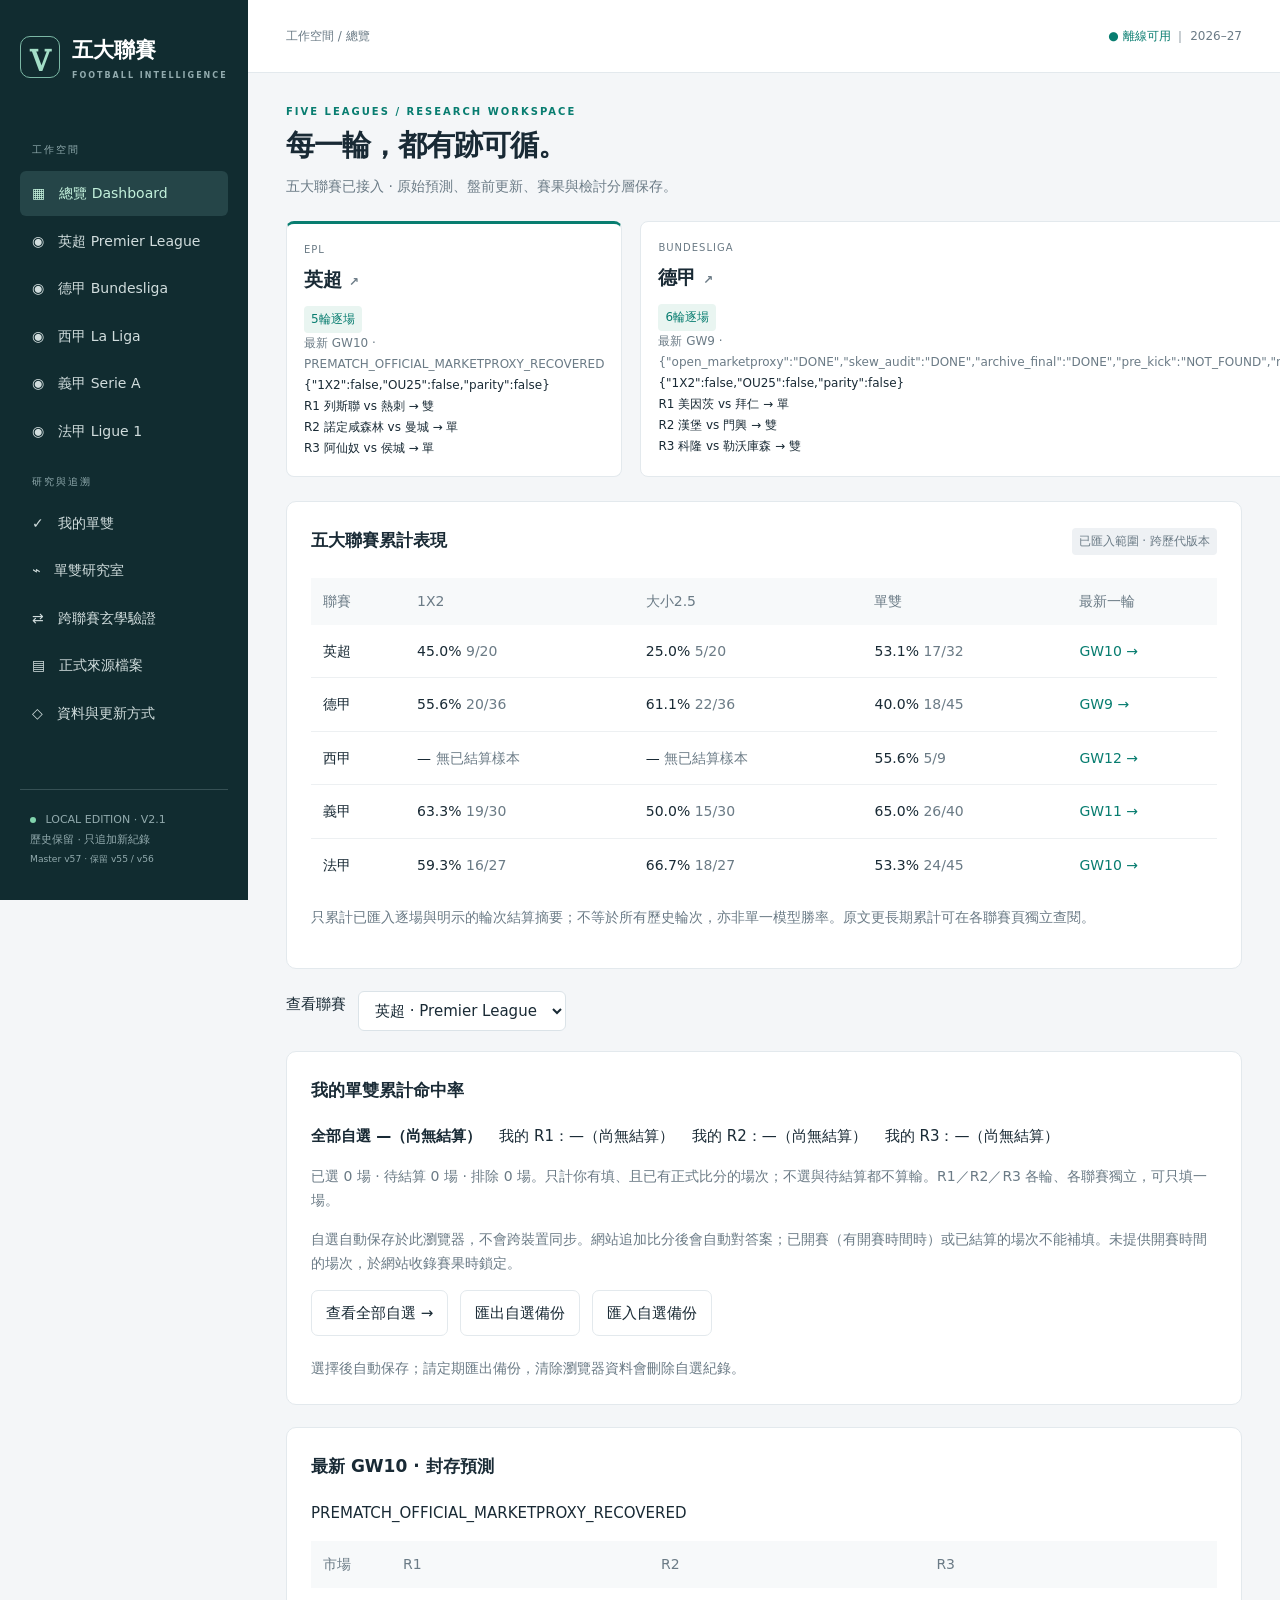
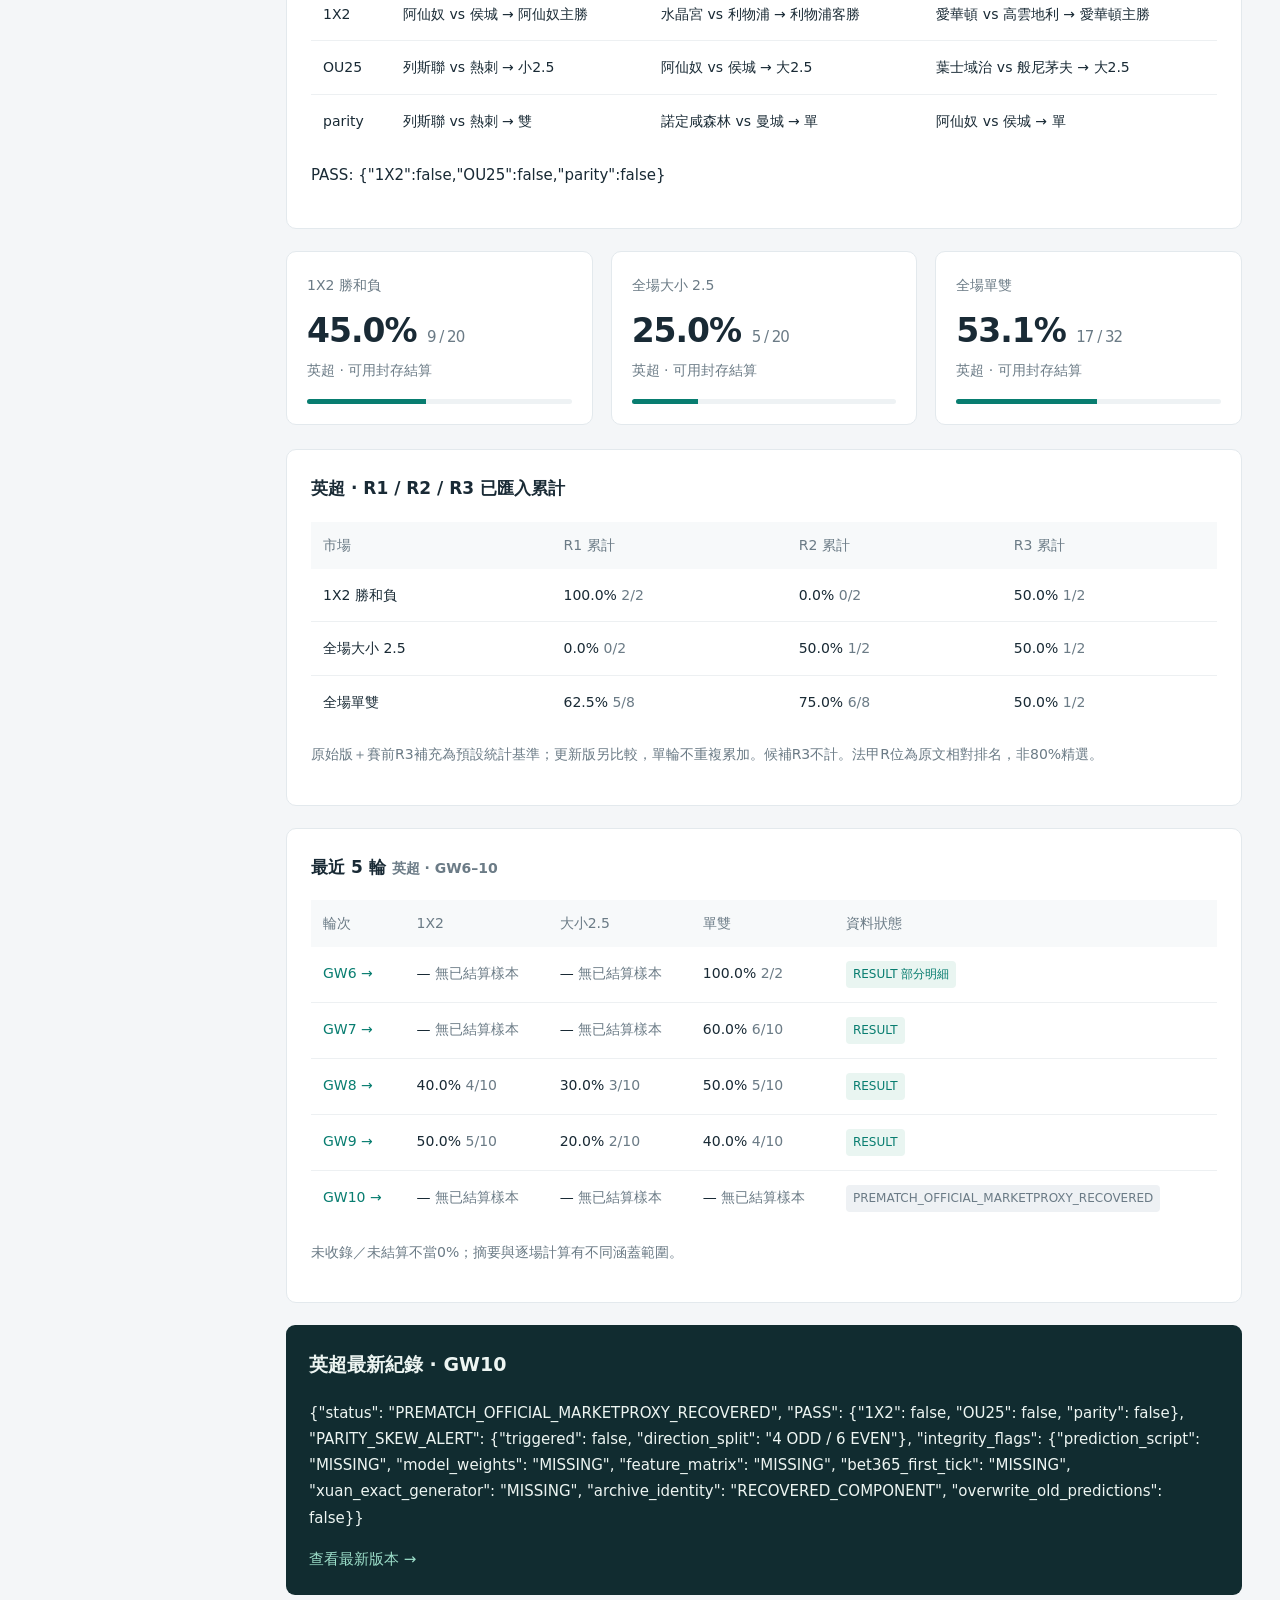
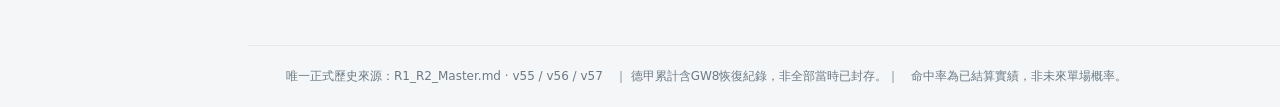
==== commit 81cf7805: "Refresh standalone dashboard for Bundesliga GW9 settlement" ====
--- a/dashboard-standalone.html
+++ b/dashboard-standalone.html
@@ -15,8 +15,7 @@
 
 /* Personal parity picks */
 .personal-cell{min-width:175px;display:grid;gap:8px}.personal-cell label{display:flex;align-items:center;justify-content:space-between;gap:8px;font-size:12px}.personal-cell select{width:100px;padding:7px}.personal-cell select:disabled{background:#f3f5f6;color:#647580}.personal-stats{display:flex;gap:18px;flex-wrap:wrap}.personal-feedback{margin-bottom:0}.personal-panel input[hidden]{display:none}
-</style></head><body><aside><a class="brand" href="#home"><span class="logo">Ⅴ</span><span>五大聯賽<small>FOOTBALL INTELLIGENCE</small></span></a><div class="navlabel">工作空間</div><nav><a href="#home">▦　總覽 Dashboard</a><a href="#league/EPL">◉　英超 Premier League</a><a href="#league/BUNDESLIGA">◉　德甲 Bundesliga</a><a href="#league/LALIGA">◉　西甲 La Liga</a><a href="#league/SERIEA">◉　義甲 Serie A</a><a href="#league/LIGUE1">◉　法甲 Ligue 1</a><div class="navlabel">研究與追溯</div><a href="#mypicks">✓　我的單雙</a><a href="#research">⌁　單雙研究室</a><a href="#cross">⇄　跨聯賽玄學驗證</a><a href="#archive">▤　正式來源檔案</a><a href="#about">◇　資料與更新方式</a></nav><div class="sidefoot"><span class="dot"></span> LOCAL EDITION · V2.1<br>歷史保留 · 只追加新紀錄<br><small>Master v57 · 保留 v55 / v56</small></div></aside><div class="shell"><header><span id="crumb">工作空間 / 總覽</span><span class="local">● 離線可用 <span>｜ 2026–27</span></span></header><main id="app"></main><footer>唯一正式歷史來源：R1_R2_Master.md · v55 / v56 / v57　｜ 德甲累計含GW8恢復紀錄，非全部當時已封存。｜　命中率為已結算實績，非未來單場概率。</footer></div><script>window.FOOTBALL_DATA = {"schema_version": "2.0.0", "generated_on": "2026-11-05", "source": {"name": "R1_R2_Master.md", "library_file_id": "libfile_e32fcdc400d481919ed168a5ed3245b5", "version": 55, "sha256": "f0ebf219fa4aec18cf438bef0111b8e5ea6e981aa8e8f9de568bed049779e7a0"}, "leagues": [{"id": "EPL", "name": "英超", "english": "Premier League", "coverage": "normalized-available"}, {"id": "BUNDESLIGA", "name": "德甲", "english": "Bundesliga", "coverage": "normalized-available"}, {"id": "LALIGA", "name": "西甲", "english": "La Liga", "coverage": "normalized-available"}, {"id": "SERIEA", "name": "義甲", "english": "Serie A", "coverage": "normalized-available"}, {"id": "LIGUE1", "name": "法甲", "english": "Ligue 1", "coverage": "normalized-available"}], "rounds": [{"id": "EPL-2026-27-GW06-20261005", "league": "EPL", "season": "2026-27", "gw": 6, "model": "EPL R90-style 恢復線（非 OLD R90 Exact）", "snapshot": "新盤版", "source": {"file": "source/R1_R2_Master.md", "start_line": 115, "end_line": 177, "version": 55}, "coverage": "partial-results", "note": "來源只保存 R1/R2 比分，其餘8場未收錄賽果；1X2／大小未正式封存。"}, {"id": "EPL-2026-27-GW07-20261014", "league": "EPL", "season": "2026-27", "gw": 7, "model": "EPL R90-style 恢復線（非 OLD R90 Exact）", "snapshot": "新盤／近期結構版", "source": {"file": "source/R1_R2_Master.md", "start_line": 628, "end_line": 745, "version": 55}, "coverage": "complete-available-markets", "note": "只有單雙為正式預測；R3屬候補，不計正式R3。"}, {"id": "EPL-2026-27-GW08-20261020-OPENPROXY", "league": "EPL", "season": "2026-27", "gw": 8, "model": "EPL R90-style 恢復線（非 OLD R90 Exact）", "snapshot": "OPENPROXY", "source": {"file": "source/R1_R2_Master.md", "start_line": 1283, "end_line": 1396, "version": 55}, "coverage": "complete-available-markets", "note": "R3依賽前補充封存納入；10/23為MID-SNAPSHOT，無完整PRE-KICK。"}, {"id": "EPL-2026-27-GW09-20261030-MARKETPROXY", "league": "EPL", "season": "2026-27", "gw": 9, "model": "EPL R90-style 恢復線（非 OLD R90 Exact）", "snapshot": "MARKETPROXY", "source": {"file": "source/R1_R2_Master.md", "start_line": 1901, "end_line": 1968, "version": 55}, "coverage": "complete-available-markets", "note": "無完整PRE-KICK數據；檢討為未來研究建議，不回改本輪。"}, {"id": "LALIGA-2026-27-GW08-20261005", "league": "LALIGA", "season": "2026-27", "gw": 8, "model": "R90-X V3 / S-XOR", "market_models": {"parity": "R90-X V3 / S-XOR"}, "snapshot": "2026-10-05 賽前版", "source": {"file": "source/R1_R2_Master_v56.md", "start_line": 45, "end_line": 114, "version": 56}, "coverage": "available-source", "note": "只保存單雙；R3為候補，華歷簡奴–畢爾包腰斬排除。Master提到GW10/11/12，但沒有其逐場表，未補造。", "expected_matches": 10, "recorded_at": "20261005"}, {"id": "BUNDESLIGA-2026-27-GW05-20261005-LATEST", "league": "BUNDESLIGA", "season": "2026-27", "gw": 5, "model": "西甲德甲版 V1", "market_models": {"parity": "西甲德甲版 V1"}, "snapshot": "2026-10-05 最新盤版", "source": {"file": "source/R1_R2_Master_v56.md", "start_line": 178, "end_line": 239, "version": 56}, "coverage": "available-source", "note": "9/21初盤只被提及，未提供完整逐場快照。保留此10/05更新版；不偽建9/21版本。", "expected_matches": 9, "recorded_at": "20261005"}, {"id": "BUNDESLIGA-2026-27-GW06-20261012", "league": "BUNDESLIGA", "season": "2026-27", "gw": 6, "model": "西甲德甲版 V1（近似重建）", "market_models": {"parity": "西甲德甲版 V1（近似重建）"}, "snapshot": "2026-10-12 賽前版", "source": {"file": "source/R1_R2_Master_v56.md", "start_line": 381, "end_line": 466, "version": 56}, "coverage": "available-source", "note": "逐場原始表只封存單雙。1X2／大小在結算表追述，另存為結算追述，不回填原始預測。R3候補不計。", "expected_matches": 9, "recorded_at": "20261012"}, {"id": "BUNDESLIGA-2026-27-GW07-20261019-V2RG1-OPENPROXY", "league": "BUNDESLIGA", "season": "2026-27", "gw": 7, "model": "Bundesliga Parity V2-RG1", "market_models": {"parity": "V2-RG1", "1x2": "V1近似參考", "ou25": "V1近似參考"}, "snapshot": "OPENPROXY", "source": {"file": "source/R1_R2_Master_v56.md", "start_line": 1044, "end_line": 1156, "version": 56}, "coverage": "available-source", "note": "單雙V2-RG1；1X2／大小是原文另列的V1近似參考，非V2輸出。候補R3不計。缺完整PRE-KICK。", "expected_matches": 9, "recorded_at": "20261019"}, {"id": "BUNDESLIGA-2026-27-GW09-20261104-MARKETPROXY", "league": "BUNDESLIGA", "season": "2026-27", "gw": 9, "model": "Bundesliga V2-RG1 / MARKETPROXY", "market_models": {"1x2": "Bundesliga V2-RG1 / MARKETPROXY", "ou25": "Bundesliga V2-RG1 / MARKETPROXY", "parity": "Bundesliga V2-RG1 / MARKETPROXY"}, "snapshot": "MARKETPROXY", "source": {"file": "source/R1_R2_Master_v56.md", "start_line": 2689, "end_line": 2750, "version": 56}, "coverage": "available-source", "note": "尚無賽果。原排序曾觸發SKEW_ALERT；11/05二次審計維持8雙1單，但調整R1/R2/R3，請切換版本查看。", "expected_matches": 9, "recorded_at": "20261104"}, {"id": "SERIEA-2026-27-GW06-20261006", "league": "SERIEA", "season": "2026-27", "gw": 6, "model": "Xuan-Odds V4 / WF6 + Adaptive R90", "market_models": {"parity": "Xuan-Odds V4 / WF6 + Adaptive R90"}, "snapshot": "賽前正式版", "source": {"file": "source/R1_R2_Master_v56.md", "start_line": 295, "end_line": 380, "version": 56}, "coverage": "available-source", "note": "1X2與大小僅有結算總數，沒有逐場預測；保留摘要，不回填。", "expected_matches": 10, "recorded_at": "20261006"}, {"id": "SERIEA-2026-27-GW07-20261013-CORR1", "league": "SERIEA", "season": "2026-27", "gw": 7, "model": "Xuan-Odds V4 / WF6 + R90 CORR1", "market_models": {"parity": "Xuan-Odds V4 / WF6 + R90 CORR1"}, "snapshot": "CORR1 賽前修正版", "source": {"file": "source/R1_R2_Master_v56.md", "start_line": 543, "end_line": 627, "version": 56}, "coverage": "available-source", "note": "僅單雙有正式逐場封存；1X2／大小為NO_PREMATCH_RECORD，禁止補算。", "expected_matches": 10, "recorded_at": "20261013"}, {"id": "SERIEA-2026-27-GW08-20261020-OPENPROXY", "league": "SERIEA", "season": "2026-27", "gw": 8, "model": "Xuan-Odds V4 / WF6 + Adaptive R90", "market_models": {"1x2": "Xuan-Odds V4 / WF6 + Adaptive R90", "ou25": "Xuan-Odds V4 / WF6 + Adaptive R90", "parity": "Xuan-Odds V4 / WF6 + Adaptive R90"}, "snapshot": "OPENPROXY", "source": {"file": "source/R1_R2_Master_v56.md", "start_line": 746, "end_line": 841, "version": 56}, "coverage": "available-source", "note": "R3另以賽前追加保存。10/23只交換1X2 R2/R3，非T-1h PRE-KICK；原版與更新版獨立可查。", "expected_matches": 10, "recorded_at": "20261020"}, {"id": "LIGUE1-2026-27-GW06-20261006", "league": "LIGUE1", "season": "2026-27", "gw": 6, "model": "R80 V2 DrawGuard", "market_models": {"parity": "R80 V2 DrawGuard"}, "snapshot": "2026-10-06 賽前版", "source": {"file": "source/R1_R2_Master_v56.md", "start_line": 240, "end_line": 294, "version": 56}, "coverage": "available-source", "note": "全輪單雙結算摘要7/9，但僅R1/R2有比分；其餘7場不補造。R位為弱訊號相對排序。", "expected_matches": 9, "recorded_at": "20261006"}, {"id": "LIGUE1-2026-27-GW07-20261012", "league": "LIGUE1", "season": "2026-27", "gw": 7, "model": "R80 V2 DrawGuard", "market_models": {"parity": "R80 V2 DrawGuard"}, "snapshot": "2026-10-12 賽前版", "source": {"file": "source/R1_R2_Master_v56.md", "start_line": 467, "end_line": 542, "version": 56}, "coverage": "available-source", "note": "1X2全場與大小其餘7場只見結算追述；大小R1/R2有賽前文字。原始層不倒填；統計摘要另列。", "expected_matches": 9, "recorded_at": "20261012"}, {"id": "LIGUE1-2026-27-GW08-20261019-OPENPROXY", "league": "LIGUE1", "season": "2026-27", "gw": 8, "model": "R80 V2 DrawGuard", "market_models": {"1x2": "R80 V2 DrawGuard", "ou25": "R80 V2 DrawGuard", "parity": "R80 V2 DrawGuard"}, "snapshot": "OPENPROXY", "source": {"file": "source/R1_R2_Master_v56.md", "start_line": 976, "end_line": 1043, "version": 56}, "coverage": "available-source", "note": "無正式1X2 R位與R3封存，不事後補選。大小／單雙R1/R2為相對排序。", "expected_matches": 9, "recorded_at": "20261019"}, {"id": "LIGUE1-2026-27-GW09-20261030-MARKETPROXY", "league": "LIGUE1", "season": "2026-27", "gw": 9, "model": "R80 V2 DrawGuard / 1X2 Blend V0.1", "market_models": {"1x2": "1X2-Blend V0.1 challenger", "ou25": "R80 V2 DrawGuard", "parity": "R80 V2 DrawGuard"}, "snapshot": "MARKETPROXY", "source": {"file": "source/R1_R2_Master_v56.md", "start_line": 1836, "end_line": 1900, "version": 56}, "coverage": "available-source", "note": "1X2為未校準challenger；單雙全為弱訊號。11/04審計對未來停用Forced R位作投注依據，歷史結果保留。", "expected_matches": 9, "recorded_at": "20261030"}, {"id": "BUNDESLIGA-2026-27-GW08-20261030-RECOVERED", "league": "BUNDESLIGA", "season": "2026-27", "gw": 8, "model": "RG2-Xuan（恢復紀錄）", "market_models": {"1x2": "10/30方向（恢復）", "ou25": "10/30方向（恢復）", "parity": "RG2-Xuan（恢復）"}, "snapshot": "RECOVERED", "source": {"file": "source/R1_R2_Master_v57.md", "version": 57, "start_line": 2815, "end_line": 2878}, "coverage": "recovered", "note": "RECOVERED：11/05由10/30預測與11/03結算對話補回，非當日已封存快照。單雙為RG2-Xuan更新後排序；缺完整OPEN/PRE-KICK盤口。累計包含本恢復紀錄，不能視為全部當時已凍結的實績。", "expected_matches": 9, "recorded_at": "2026-11-05", "original_predicted_at": "2026-10-30", "original_settled_at": "2026-11-03"}, {"id": "LIGUE1-2026-27-GW10-20261105-MARKETPROXY", "league": "LIGUE1", "season": "2026-27", "gw": 10, "model": "{\"ou_parity\": \"LIGUE1-R80-V2.1-DRAWGUARD-FROZEN\", \"1x2\": \"1X2-Blend-V0.1 (70% de-vig market + 30% Dixon-Coles structure; ranking score, not calibrated true probability)\", \"parity_formal_selector\": \"V1/V2 Parity_Selected sparse selector CONTROL\", \"parity_v3\": \"RESEARCH_ONLY_NOT_PROMOTED\", \"xuan\": \"SHADOW_ONLY_NOT_USED\"}", "snapshot": "DASHBOARD_UPDATE_PACKAGE", "coverage": "package", "note": "{\"status\": \"ARCHIVED_PREMATCH_MARKETPROXY\", \"PASS\": {\"1X2\": false, \"OU25_formal_selector\": true, \"parity_formal_selector\": true, \"parity_shadow_display_only\": true}, \"PARITY_SKEW_ALERT\": {\"triggered\": false, \"direction_split\": \"3 ODD / 6 EVEN\"}, \"integrity_flags\": {\"prediction_script\": \"PRESENT_IN_REPRO_ZIP\", \"model_weights\": \"PRESENT_IN_REPRO_ZIP\", \"feature_matrix\": \"PRESENT_IN_REPRO_ZIP\", \"bet365_first_tick\": \"MISSING\", \"xuan_exact_generator\": \"NOT_RUN\", \"archive_identity\": \"FROZEN_MODEL_PACKAGE + MARKETPROXY\", \"sha256_manifest\": \"PRESENT_IN_REPRO_ZIP\", \"overwrite_old_predictions\": false}}", "research_only": false, "package_path": "data/packages/DASHBOARD_UPDATE_PACKAGE_LIGUE1_GW10_20261105.json", "status": "ARCHIVED_PREMATCH_MARKETPROXY"}, {"id": "BUNDESLIGA-2026-27-GW09-20261105-ARCHIVE-FINAL", "league": "BUNDESLIGA", "season": "2026-27", "gw": 9, "model": "{\"parity\": \"Bundesliga Parity V2-RG1\", \"xuan\": \"SHADOW_ONLY\", \"one_x_two_ou\": \"Bundesliga R90-DE V1 / MARKETPROXY recovered component\", \"exact_binary_replay\": false}", "snapshot": "DASHBOARD_UPDATE_PACKAGE", "coverage": "package", "note": "{\"status\": {\"open_marketproxy\": \"DONE\", \"skew_audit\": \"DONE\", \"archive_final\": \"DONE\", \"pre_kick\": \"PENDING\", \"result\": \"PENDING\", \"review\": \"PENDING\"}, \"PASS\": {\"1X2\": false, \"OU25\": false, \"parity\": false}, \"PARITY_SKEW_ALERT\": {\"triggered\": true, \"audit_passed\": true, \"final_split\": \"1 ODD / 8 EVEN\"}, \"integrity_flags\": {\"prediction_script\": \"MISSING\", \"model_weights\": \"MISSING\", \"feature_matrix\": \"MISSING\", \"bet365_first_tick\": \"MISSING\", \"xuan_exact_generator\": \"NOT_RUN\", \"archive_identity\": \"MARKETPROXY + SKEW_AUDIT\", \"overwrite_old_predictions\": false}}", "research_only": false, "package_path": "data/packages/DASHBOARD_UPDATE_PACKAGE_BUNDESLIGA_GW09_20261105.json", "status": {"open_marketproxy": "DONE", "skew_audit": "DONE", "archive_final": "DONE", "pre_kick": "PENDING", "result": "PENDING", "review": "PENDING"}}, {"id": "EPL-2026-27-GW10-20261105-MARKETPROXY-RECOVERED", "league": "EPL", "season": "2026-27", "gw": 10, "model": "{\"formal_identity\": \"EPL R90-style recovery line + GW9 fixed corrections\", \"exact_binary_replay\": false, \"recovery_flag\": \"RECOVERED_COMPONENT\", \"market_label\": \"MARKETPROXY\"}", "snapshot": "DASHBOARD_UPDATE_PACKAGE", "coverage": "package", "note": "{\"status\": \"PREMATCH_OFFICIAL_MARKETPROXY_RECOVERED\", \"PASS\": {\"1X2\": false, \"OU25\": false, \"parity\": false}, \"PARITY_SKEW_ALERT\": {\"triggered\": false, \"direction_split\": \"4 ODD / 6 EVEN\"}, \"integrity_flags\": {\"prediction_script\": \"MISSING\", \"model_weights\": \"MISSING\", \"feature_matrix\": \"MISSING\", \"bet365_first_tick\": \"MISSING\", \"xuan_exact_generator\": \"MISSING\", \"archive_identity\": \"RECOVERED_COMPONENT\", \"overwrite_old_predictions\": false}}", "research_only": false, "package_path": "data/packages/DASHBOARD_UPDATE_PACKAGE_EPL_GW10_20261105.json", "status": "PREMATCH_OFFICIAL_MARKETPROXY_RECOVERED"}, {"id": "SERIEA-2026-27-GW11-20261105-MARKETPROXY-RECOVERED", "league": "SERIEA", "season": "2026-27", "gw": 11, "model": "{\"formal_identity\": \"Serie A Xuan-Odds V4 / WF6 + Adaptive R90 fallback\", \"wf6_rules_priority\": [3, 1, 2, 8, 6, 4], \"exact_trigger_replay\": false, \"recovery_flag\": \"RECOVERED_COMPONENT\", \"market_label\": \"MARKETPROXY\"}", "snapshot": "DASHBOARD_UPDATE_PACKAGE", "coverage": "package", "note": "{\"status\": \"PREMATCH_OFFICIAL_MARKETPROXY_RECOVERED\", \"PASS\": {\"1X2\": false, \"OU25\": false, \"parity\": false}, \"PARITY_SKEW_ALERT\": {\"triggered\": false, \"status\": \"NOT_RECORDED_AS_ALERT; 4 ODD / 6 EVEN from frozen directions\"}, \"integrity_flags\": {\"prediction_script\": \"MISSING\", \"model_weights\": \"MISSING\", \"feature_matrix\": \"MISSING\", \"bet365_first_tick\": \"MISSING\", \"xuan_exact_generator\": \"MISSING\", \"archive_identity\": \"RECOVERED_COMPONENT\", \"overwrite_old_predictions\": false}}", "research_only": false, "package_path": "data/packages/DASHBOARD_UPDATE_PACKAGE_SERIEA_GW11_20261105.json", "status": "PREMATCH_OFFICIAL_MARKETPROXY_RECOVERED"}, {"id": "LALIGA-2026-27-GW12-20261105-RESEARCH-ARCHIVE-AUDIT", "league": "LALIGA", "season": "2026-27", "gw": 12, "model": "{\"league_native_official\": \"R90-X V3 / S-XOR (GW08 latest indexed)\", \"official_exact_binary_replay\": false, \"v1_exact\": \"NOT_RUN\", \"gw11_baseline_exact\": \"NOT_RUN\", \"v2\": \"V2-RESEARCH_MARKETPROXY (frozen 2026-11-04)\", \"xuan\": \"SHADOW_NOT_RUN\"}", "snapshot": "Research", "coverage": "package", "note": "{\"status\": {\"pre_match_research\": \"DONE\", \"research_archive_audit\": \"DONE\", \"official_exact_model_prediction\": \"BLOCKED_NOT_RUN\", \"archive_final\": \"RESEARCH_ONLY\", \"pre_kick\": \"PENDING\", \"result\": \"PENDING\", \"review\": \"PENDING\"}, \"PASS\": {\"official_model\": \"PASS_NOT_RUN\", \"1X2_research\": false, \"OU25_research\": false, \"parity_high_confidence\": true}, \"PARITY_SKEW_ALERT\": {\"triggered\": false, \"direction_split\": \"5 ODD / 5 EVEN\"}, \"integrity_flags\": {\"prediction_script\": \"MISSING\", \"model_weights\": \"MISSING\", \"feature_matrix\": \"MISSING\", \"bet365_first_tick\": \"MISSING\", \"xuan_exact_generator\": \"MISSING\", \"archive_identity\": \"RESEARCH_ONLY\", \"overwrite_old_predictions\": false}}", "research_only": true, "package_path": "data/packages/DASHBOARD_UPDATE_PACKAGE_LALIGA_GW12_20261105.json", "status": {"pre_match_research": "DONE", "research_archive_audit": "DONE", "official_exact_model_prediction": "BLOCKED_NOT_RUN", "archive_final": "RESEARCH_ONLY", "pre_kick": "PENDING", "result": "PENDING", "review": "PENDING"}}], "predictions": [{"id": "EPL-2026-27-GW06-20261005-1", "record_id": "EPL-2026-27-GW06-20261005", "match_id": "EPL-2026-27-GW06-01", "fixture": "阿仙奴 vs 列斯聯", "directions": {"parity": "單"}, "ranks": {"parity": 1}, "source": {"file": "source/R1_R2_Master.md", "start_line": 115, "end_line": 177, "version": 55}}, {"id": "EPL-2026-27-GW06-20261005-2", "record_id": "EPL-2026-27-GW06-20261005", "match_id": "EPL-2026-27-GW06-02", "fixture": "阿士東維拉 vs 賓福特", "directions": {"parity": "雙"}, "ranks": {"parity": null}, "source": {"file": "source/R1_R2_Master.md", "start_line": 115, "end_line": 177, "version": 55}}, {"id": "EPL-2026-27-GW06-20261005-3", "record_id": "EPL-2026-27-GW06-20261005", "match_id": "EPL-2026-27-GW06-03", "fixture": "車路士 vs 般尼茅夫", "directions": {"parity": "單"}, "ranks": {"parity": null}, "source": {"file": "source/R1_R2_Master.md", "start_line": 115, "end_line": 177, "version": 55}}, {"id": "EPL-2026-27-GW06-20261005-4", "record_id": "EPL-2026-27-GW06-20261005", "match_id": "EPL-2026-27-GW06-04", "fixture": "葉士域治 vs 富咸", "directions": {"parity": "單"}, "ranks": {"parity": null}, "source": {"file": "source/R1_R2_Master.md", "start_line": 115, "end_line": 177, "version": 55}}, {"id": "EPL-2026-27-GW06-20261005-5", "record_id": "EPL-2026-27-GW06-20261005", "match_id": "EPL-2026-27-GW06-05", "fixture": "新特蘭 vs 白禮頓", "directions": {"parity": "單"}, "ranks": {"parity": null}, "source": {"file": "source/R1_R2_Master.md", "start_line": 115, "end_line": 177, "version": 55}}, {"id": "EPL-2026-27-GW06-20261005-6", "record_id": "EPL-2026-27-GW06-20261005", "match_id": "EPL-2026-27-GW06-06", "fixture": "曼聯 vs 熱刺", "directions": {"parity": "雙"}, "ranks": {"parity": null}, "source": {"file": "source/R1_R2_Master.md", "start_line": 115, "end_line": 177, "version": 55}}, {"id": "EPL-2026-27-GW06-20261005-7", "record_id": "EPL-2026-27-GW06-20261005", "match_id": "EPL-2026-27-GW06-07", "fixture": "水晶宮 vs 諾定咸森林", "directions": {"parity": "雙"}, "ranks": {"parity": 2}, "source": {"file": "source/R1_R2_Master.md", "start_line": 115, "end_line": 177, "version": 55}}, {"id": "EPL-2026-27-GW06-20261005-8", "record_id": "EPL-2026-27-GW06-20261005", "match_id": "EPL-2026-27-GW06-08", "fixture": "侯城 vs 愛華頓", "directions": {"parity": "雙"}, "ranks": {"parity": null}, "source": {"file": "source/R1_R2_Master.md", "start_line": 115, "end_line": 177, "version": 55}}, {"id": "EPL-2026-27-GW06-20261005-9", "record_id": "EPL-2026-27-GW06-20261005", "match_id": "EPL-2026-27-GW06-09", "fixture": "利物浦 vs 曼城", "directions": {"parity": "雙"}, "ranks": {"parity": null}, "source": {"file": "source/R1_R2_Master.md", "start_line": 115, "end_line": 177, "version": 55}}, {"id": "EPL-2026-27-GW06-20261005-10", "record_id": "EPL-2026-27-GW06-20261005", "match_id": "EPL-2026-27-GW06-10", "fixture": "高雲地利 vs 紐卡素", "directions": {"parity": "單"}, "ranks": {"parity": null}, "source": {"file": "source/R1_R2_Master.md", "start_line": 115, "end_line": 177, "version": 55}}, {"id": "EPL-2026-27-GW07-20261014-1", "record_id": "EPL-2026-27-GW07-20261014", "match_id": "EPL-2026-27-GW07-01", "fixture": "愛華頓 vs 車路士", "directions": {"parity": "雙"}, "ranks": {"parity": null}, "source": {"file": "source/R1_R2_Master.md", "start_line": 628, "end_line": 745, "version": 55}}, {"id": "EPL-2026-27-GW07-20261014-2", "record_id": "EPL-2026-27-GW07-20261014", "match_id": "EPL-2026-27-GW07-02", "fixture": "賓福特 vs 利物浦", "directions": {"parity": "雙"}, "ranks": {"parity": null}, "source": {"file": "source/R1_R2_Master.md", "start_line": 628, "end_line": 745, "version": 55}}, {"id": "EPL-2026-27-GW07-20261014-3", "record_id": "EPL-2026-27-GW07-20261014", "match_id": "EPL-2026-27-GW07-03", "fixture": "富咸 vs 侯城", "directions": {"parity": "單"}, "ranks": {"parity": null}, "source": {"file": "source/R1_R2_Master.md", "start_line": 628, "end_line": 745, "version": 55}}, {"id": "EPL-2026-27-GW07-20261014-4", "record_id": "EPL-2026-27-GW07-20261014", "match_id": "EPL-2026-27-GW07-04", "fixture": "曼城 vs 葉士域治", "directions": {"parity": "單"}, "ranks": {"parity": 1}, "source": {"file": "source/R1_R2_Master.md", "start_line": 628, "end_line": 745, "version": 55}}, {"id": "EPL-2026-27-GW07-20261014-5", "record_id": "EPL-2026-27-GW07-20261014", "match_id": "EPL-2026-27-GW07-05", "fixture": "紐卡素 vs 阿士東維拉", "directions": {"parity": "雙"}, "ranks": {"parity": null}, "source": {"file": "source/R1_R2_Master.md", "start_line": 628, "end_line": 745, "version": 55}}, {"id": "EPL-2026-27-GW07-20261014-6", "record_id": "EPL-2026-27-GW07-20261014", "match_id": "EPL-2026-27-GW07-06", "fixture": "般尼茅夫 vs 新特蘭", "directions": {"parity": "雙"}, "ranks": {"parity": null}, "source": {"file": "source/R1_R2_Master.md", "start_line": 628, "end_line": 745, "version": 55}}, {"id": "EPL-2026-27-GW07-20261014-7", "record_id": "EPL-2026-27-GW07-20261014", "match_id": "EPL-2026-27-GW07-07", "fixture": "白禮頓 vs 水晶宮", "directions": {"parity": "雙"}, "ranks": {"parity": null}, "source": {"file": "source/R1_R2_Master.md", "start_line": 628, "end_line": 745, "version": 55}}, {"id": "EPL-2026-27-GW07-20261014-8", "record_id": "EPL-2026-27-GW07-20261014", "match_id": "EPL-2026-27-GW07-08", "fixture": "列斯聯 vs 曼聯", "directions": {"parity": "雙"}, "ranks": {"parity": 2}, "source": {"file": "source/R1_R2_Master.md", "start_line": 628, "end_line": 745, "version": 55}}, {"id": "EPL-2026-27-GW07-20261014-9", "record_id": "EPL-2026-27-GW07-20261014", "match_id": "EPL-2026-27-GW07-09", "fixture": "諾定咸森林 vs 阿仙奴", "directions": {"parity": "單"}, "ranks": {"parity": null}, "source": {"file": "source/R1_R2_Master.md", "start_line": 628, "end_line": 745, "version": 55}}, {"id": "EPL-2026-27-GW07-20261014-10", "record_id": "EPL-2026-27-GW07-20261014", "match_id": "EPL-2026-27-GW07-10", "fixture": "熱刺 vs 高雲地利", "directions": {"parity": "單"}, "ranks": {"parity": null}, "source": {"file": "source/R1_R2_Master.md", "start_line": 628, "end_line": 745, "version": 55}}, {"id": "EPL-2026-27-GW08-20261020-OPENPROXY-1", "record_id": "EPL-2026-27-GW08-20261020-OPENPROXY", "match_id": "EPL-2026-27-GW08-01", "fixture": "葉士域治 vs 諾定咸森林", "directions": {"1x2": "客勝", "ou25": "大", "parity": "單"}, "ranks": {"1x2": null, "ou25": null, "parity": 1}, "source": {"file": "source/R1_R2_Master.md", "start_line": 1283, "end_line": 1396, "version": 55}}, {"id": "EPL-2026-27-GW08-20261020-OPENPROXY-2", "record_id": "EPL-2026-27-GW08-20261020-OPENPROXY", "match_id": "EPL-2026-27-GW08-02", "fixture": "阿士東維拉 vs 曼城", "directions": {"1x2": "客勝", "ou25": "大", "parity": "單"}, "ranks": {"1x2": 2, "ou25": 2, "parity": 2}, "source": {"file": "source/R1_R2_Master.md", "start_line": 1283, "end_line": 1396, "version": 55}}, {"id": "EPL-2026-27-GW08-20261020-OPENPROXY-3", "record_id": "EPL-2026-27-GW08-20261020-OPENPROXY", "match_id": "EPL-2026-27-GW08-03", "fixture": "阿仙奴 vs 愛華頓", "directions": {"1x2": "主勝", "ou25": "大", "parity": "單"}, "ranks": {"1x2": 1, "ou25": null, "parity": null}, "source": {"file": "source/R1_R2_Master.md", "start_line": 1283, "end_line": 1396, "version": 55}}, {"id": "EPL-2026-27-GW08-20261020-OPENPROXY-4", "record_id": "EPL-2026-27-GW08-20261020-OPENPROXY", "match_id": "EPL-2026-27-GW08-04", "fixture": "高雲地利 vs 富咸", "directions": {"1x2": "客勝", "ou25": "大", "parity": "單"}, "ranks": {"1x2": null, "ou25": null, "parity": null}, "source": {"file": "source/R1_R2_Master.md", "start_line": 1283, "end_line": 1396, "version": 55}}, {"id": "EPL-2026-27-GW08-20261020-OPENPROXY-5", "record_id": "EPL-2026-27-GW08-20261020-OPENPROXY", "match_id": "EPL-2026-27-GW08-05", "fixture": "車路士 vs 熱刺", "directions": {"1x2": "主勝", "ou25": "大", "parity": "雙"}, "ranks": {"1x2": null, "ou25": 1, "parity": null}, "source": {"file": "source/R1_R2_Master.md", "start_line": 1283, "end_line": 1396, "version": 55}}, {"id": "EPL-2026-27-GW08-20261020-OPENPROXY-6", "record_id": "EPL-2026-27-GW08-20261020-OPENPROXY", "match_id": "EPL-2026-27-GW08-06", "fixture": "水晶宮 vs 紐卡素", "directions": {"1x2": "客勝", "ou25": "大", "parity": "單"}, "ranks": {"1x2": null, "ou25": null, "parity": null}, "source": {"file": "source/R1_R2_Master.md", "start_line": 1283, "end_line": 1396, "version": 55}}, {"id": "EPL-2026-27-GW08-20261020-OPENPROXY-7", "record_id": "EPL-2026-27-GW08-20261020-OPENPROXY", "match_id": "EPL-2026-27-GW08-07", "fixture": "侯城 vs 賓福特", "directions": {"1x2": "客勝", "ou25": "大", "parity": "雙"}, "ranks": {"1x2": null, "ou25": null, "parity": null}, "source": {"file": "source/R1_R2_Master.md", "start_line": 1283, "end_line": 1396, "version": 55}}, {"id": "EPL-2026-27-GW08-20261020-OPENPROXY-8", "record_id": "EPL-2026-27-GW08-20261020-OPENPROXY", "match_id": "EPL-2026-27-GW08-08", "fixture": "利物浦 vs 白禮頓", "directions": {"1x2": "主勝", "ou25": "大", "parity": "單"}, "ranks": {"1x2": null, "ou25": null, "parity": null}, "source": {"file": "source/R1_R2_Master.md", "start_line": 1283, "end_line": 1396, "version": 55}}, {"id": "EPL-2026-27-GW08-20261020-OPENPROXY-9", "record_id": "EPL-2026-27-GW08-20261020-OPENPROXY", "match_id": "EPL-2026-27-GW08-09", "fixture": "曼聯 vs 般尼茅夫", "directions": {"1x2": "主勝", "ou25": "大", "parity": "雙"}, "ranks": {"1x2": null, "ou25": null, "parity": null}, "source": {"file": "source/R1_R2_Master.md", "start_line": 1283, "end_line": 1396, "version": 55}}, {"id": "EPL-2026-27-GW08-20261020-OPENPROXY-10", "record_id": "EPL-2026-27-GW08-20261020-OPENPROXY", "match_id": "EPL-2026-27-GW08-10", "fixture": "新特蘭 vs 列斯聯", "directions": {"1x2": "客勝", "ou25": "小", "parity": "雙"}, "ranks": {"1x2": null, "ou25": null, "parity": null}, "source": {"file": "source/R1_R2_Master.md", "start_line": 1283, "end_line": 1396, "version": 55}}, {"id": "EPL-2026-27-GW09-20261030-MARKETPROXY-1", "record_id": "EPL-2026-27-GW09-20261030-MARKETPROXY", "match_id": "EPL-2026-27-GW09-01", "fixture": "車路士 vs 曼聯", "directions": {"1x2": "主勝", "ou25": "大", "parity": "單"}, "ranks": {"1x2": 3, "ou25": 2, "parity": null}, "source": {"file": "source/R1_R2_Master.md", "start_line": 1901, "end_line": 1968, "version": 55}}, {"id": "EPL-2026-27-GW09-20261030-MARKETPROXY-2", "record_id": "EPL-2026-27-GW09-20261030-MARKETPROXY", "match_id": "EPL-2026-27-GW09-02", "fixture": "般尼茅夫 vs 列斯聯", "directions": {"1x2": "主勝", "ou25": "大", "parity": "單"}, "ranks": {"1x2": null, "ou25": null, "parity": null}, "source": {"file": "source/R1_R2_Master.md", "start_line": 1901, "end_line": 1968, "version": 55}}, {"id": "EPL-2026-27-GW09-20261030-MARKETPROXY-3", "record_id": "EPL-2026-27-GW09-20261030-MARKETPROXY", "match_id": "EPL-2026-27-GW09-03", "fixture": "賓福特 vs 諾定咸森林", "directions": {"1x2": "主勝", "ou25": "大", "parity": "單"}, "ranks": {"1x2": null, "ou25": null, "parity": null}, "source": {"file": "source/R1_R2_Master.md", "start_line": 1901, "end_line": 1968, "version": 55}}, {"id": "EPL-2026-27-GW09-20261030-MARKETPROXY-4", "record_id": "EPL-2026-27-GW09-20261030-MARKETPROXY", "match_id": "EPL-2026-27-GW09-04", "fixture": "高雲地利 vs 新特蘭", "directions": {"1x2": "客勝", "ou25": "小", "parity": "單"}, "ranks": {"1x2": null, "ou25": null, "parity": 1}, "source": {"file": "source/R1_R2_Master.md", "start_line": 1901, "end_line": 1968, "version": 55}}, {"id": "EPL-2026-27-GW09-20261030-MARKETPROXY-5", "record_id": "EPL-2026-27-GW09-20261030-MARKETPROXY", "match_id": "EPL-2026-27-GW09-05", "fixture": "侯城 vs 葉士域治", "directions": {"1x2": "主勝", "ou25": "大", "parity": "雙"}, "ranks": {"1x2": null, "ou25": null, "parity": null}, "source": {"file": "source/R1_R2_Master.md", "start_line": 1901, "end_line": 1968, "version": 55}}, {"id": "EPL-2026-27-GW09-20261030-MARKETPROXY-6", "record_id": "EPL-2026-27-GW09-20261030-MARKETPROXY", "match_id": "EPL-2026-27-GW09-06", "fixture": "曼城 vs 白禮頓", "directions": {"1x2": "主勝", "ou25": "大", "parity": "單"}, "ranks": {"1x2": 2, "ou25": 1, "parity": null}, "source": {"file": "source/R1_R2_Master.md", "start_line": 1901, "end_line": 1968, "version": 55}}, {"id": "EPL-2026-27-GW09-20261030-MARKETPROXY-7", "record_id": "EPL-2026-27-GW09-20261030-MARKETPROXY", "match_id": "EPL-2026-27-GW09-07", "fixture": "熱刺 vs 水晶宮", "directions": {"1x2": "主勝", "ou25": "大", "parity": "單"}, "ranks": {"1x2": 1, "ou25": 3, "parity": 3}, "source": {"file": "source/R1_R2_Master.md", "start_line": 1901, "end_line": 1968, "version": 55}}, {"id": "EPL-2026-27-GW09-20261030-MARKETPROXY-8", "record_id": "EPL-2026-27-GW09-20261030-MARKETPROXY", "match_id": "EPL-2026-27-GW09-08", "fixture": "阿士東維拉 vs 富咸", "directions": {"1x2": "主勝", "ou25": "大", "parity": "單"}, "ranks": {"1x2": null, "ou25": null, "parity": null}, "source": {"file": "source/R1_R2_Master.md", "start_line": 1901, "end_line": 1968, "version": 55}}, {"id": "EPL-2026-27-GW09-20261030-MARKETPROXY-9", "record_id": "EPL-2026-27-GW09-20261030-MARKETPROXY", "match_id": "EPL-2026-27-GW09-09", "fixture": "利物浦 vs 阿仙奴", "directions": {"1x2": "客勝", "ou25": "小", "parity": "單"}, "ranks": {"1x2": null, "ou25": null, "parity": 2}, "source": {"file": "source/R1_R2_Master.md", "start_line": 1901, "end_line": 1968, "version": 55}}, {"id": "EPL-2026-27-GW09-20261030-MARKETPROXY-10", "record_id": "EPL-2026-27-GW09-20261030-MARKETPROXY", "match_id": "EPL-2026-27-GW09-10", "fixture": "紐卡素 vs 愛華頓", "directions": {"1x2": "主勝", "ou25": "大", "parity": "單"}, "ranks": {"1x2": null, "ou25": null, "parity": null}, "source": {"file": "source/R1_R2_Master.md", "start_line": 1901, "end_line": 1968, "version": 55}}, {"id": "LALIGA-2026-27-GW08-20261005-1", "record_id": "LALIGA-2026-27-GW08-20261005", "match_id": "LALIGA-2026-27-GW08-01", "fixture": "馬拉加 vs 愛斯賓奴", "directions": {"parity": "單"}, "ranks": {"parity": null}, "source": {"file": "source/R1_R2_Master_v56.md", "start_line": 73, "end_line": 85, "version": 56}, "source_cells": ["馬拉加 vs 愛斯賓奴", "單", ""]}, {"id": "LALIGA-2026-27-GW08-20261005-2", "record_id": "LALIGA-2026-27-GW08-20261005", "match_id": "LALIGA-2026-27-GW08-02", "fixture": "華歷簡奴 vs 畢爾包", "directions": {"parity": "單"}, "ranks": {"parity": null}, "source": {"file": "source/R1_R2_Master_v56.md", "start_line": 73, "end_line": 85, "version": 56}, "source_cells": ["華歷簡奴 vs 畢爾包", "單", ""]}, {"id": "LALIGA-2026-27-GW08-20261005-3", "record_id": "LALIGA-2026-27-GW08-20261005", "match_id": "LALIGA-2026-27-GW08-03", "fixture": "艾拉維斯 vs 馬德里體育會", "directions": {"parity": "單"}, "ranks": {"parity": null}, "source": {"file": "source/R1_R2_Master_v56.md", "start_line": 73, "end_line": 85, "version": 56}, "source_cells": ["艾拉維斯 vs 馬德里體育會", "單", "R3候補"]}, {"id": "LALIGA-2026-27-GW08-20261005-4", "record_id": "LALIGA-2026-27-GW08-20261005", "match_id": "LALIGA-2026-27-GW08-04", "fixture": "巴塞隆拿 vs 加泰", "directions": {"parity": "單"}, "ranks": {"parity": 1}, "source": {"file": "source/R1_R2_Master_v56.md", "start_line": 73, "end_line": 85, "version": 56}, "source_cells": ["巴塞隆拿 vs 加泰", "單", "R1"]}, {"id": "LALIGA-2026-27-GW08-20261005-5", "record_id": "LALIGA-2026-27-GW08-20261005", "match_id": "LALIGA-2026-27-GW08-05", "fixture": "皇家馬德里 vs 維拉利爾", "directions": {"parity": "單"}, "ranks": {"parity": null}, "source": {"file": "source/R1_R2_Master_v56.md", "start_line": 73, "end_line": 85, "version": 56}, "source_cells": ["皇家馬德里 vs 維拉利爾", "單", ""]}, {"id": "LALIGA-2026-27-GW08-20261005-6", "record_id": "LALIGA-2026-27-GW08-20261005", "match_id": "LALIGA-2026-27-GW08-06", "fixture": "艾爾切 vs 切爾達", "directions": {"parity": "單"}, "ranks": {"parity": null}, "source": {"file": "source/R1_R2_Master_v56.md", "start_line": 73, "end_line": 85, "version": 56}, "source_cells": ["艾爾切 vs 切爾達", "單", ""]}, {"id": "LALIGA-2026-27-GW08-20261005-7", "record_id": "LALIGA-2026-27-GW08-20261005", "match_id": "LALIGA-2026-27-GW08-07", "fixture": "皇家蘇斯達 vs 拉科魯尼亞", "directions": {"parity": "單"}, "ranks": {"parity": null}, "source": {"file": "source/R1_R2_Master_v56.md", "start_line": 73, "end_line": 85, "version": 56}, "source_cells": ["皇家蘇斯達 vs 拉科魯尼亞", "單", ""]}, {"id": "LALIGA-2026-27-GW08-20261005-8", "record_id": "LALIGA-2026-27-GW08-20261005", "match_id": "LALIGA-2026-27-GW08-08", "fixture": "貝迪斯 vs 奧沙辛拿", "directions": {"parity": "單"}, "ranks": {"parity": 2}, "source": {"file": "source/R1_R2_Master_v56.md", "start_line": 73, "end_line": 85, "version": 56}, "source_cells": ["貝迪斯 vs 奧沙辛拿", "單", "R2"]}, {"id": "LALIGA-2026-27-GW08-20261005-9", "record_id": "LALIGA-2026-27-GW08-20261005", "match_id": "LALIGA-2026-27-GW08-09", "fixture": "桑坦德 vs 華倫西亞", "directions": {"parity": "單"}, "ranks": {"parity": null}, "source": {"file": "source/R1_R2_Master_v56.md", "start_line": 73, "end_line": 85, "version": 56}, "source_cells": ["桑坦德 vs 華倫西亞", "單", ""]}, {"id": "LALIGA-2026-27-GW08-20261005-10", "record_id": "LALIGA-2026-27-GW08-20261005", "match_id": "LALIGA-2026-27-GW08-10", "fixture": "利雲特 vs 西維爾", "directions": {"parity": "單"}, "ranks": {"parity": null}, "source": {"file": "source/R1_R2_Master_v56.md", "start_line": 73, "end_line": 85, "version": 56}, "source_cells": ["利雲特 vs 西維爾", "單", ""]}, {"id": "BUNDESLIGA-2026-27-GW05-20261005-LATEST-1", "record_id": "BUNDESLIGA-2026-27-GW05-20261005-LATEST", "match_id": "BUNDESLIGA-2026-27-GW05-01", "fixture": "多特蒙德 vs 雲達不萊梅", "directions": {"parity": "單"}, "ranks": {"parity": null}, "source": {"file": "source/R1_R2_Master_v56.md", "start_line": 200, "end_line": 210, "version": 56}, "source_cells": ["多特蒙德 vs 雲達不萊梅", "單", ""]}, {"id": "BUNDESLIGA-2026-27-GW05-20261005-LATEST-2", "record_id": "BUNDESLIGA-2026-27-GW05-20261005-LATEST", "match_id": "BUNDESLIGA-2026-27-GW05-02", "fixture": "霍芬海姆 vs 漢堡", "directions": {"parity": "單"}, "ranks": {"parity": null}, "source": {"file": "source/R1_R2_Master_v56.md", "start_line": 200, "end_line": 210, "version": 56}, "source_cells": ["霍芬海姆 vs 漢堡", "單", ""]}, {"id": "BUNDESLIGA-2026-27-GW05-20261005-LATEST-3", "record_id": "BUNDESLIGA-2026-27-GW05-20261005-LATEST", "match_id": "BUNDESLIGA-2026-27-GW05-03", "fixture": "奧格斯堡 vs 拜仁慕尼黑", "directions": {"parity": "單"}, "ranks": {"parity": null}, "source": {"file": "source/R1_R2_Master_v56.md", "start_line": 200, "end_line": 210, "version": 56}, "source_cells": ["奧格斯堡 vs 拜仁慕尼黑", "單", "深盤單 A級訊號"]}, {"id": "BUNDESLIGA-2026-27-GW05-20261005-LATEST-4", "record_id": "BUNDESLIGA-2026-27-GW05-20261005-LATEST", "match_id": "BUNDESLIGA-2026-27-GW05-04", "fixture": "美因茨 vs 勒沃庫森", "directions": {"parity": "雙"}, "ranks": {"parity": 1}, "source": {"file": "source/R1_R2_Master_v56.md", "start_line": 200, "end_line": 210, "version": 56}, "source_cells": ["美因茨 vs 勒沃庫森", "雙", "R1"]}, {"id": "BUNDESLIGA-2026-27-GW05-20261005-LATEST-5", "record_id": "BUNDESLIGA-2026-27-GW05-20261005-LATEST", "match_id": "BUNDESLIGA-2026-27-GW05-05", "fixture": "柏林聯合 vs 艾禾斯堡", "directions": {"parity": "雙"}, "ranks": {"parity": 2}, "source": {"file": "source/R1_R2_Master_v56.md", "start_line": 200, "end_line": 210, "version": 56}, "source_cells": ["柏林聯合 vs 艾禾斯堡", "雙", "R2"]}, {"id": "BUNDESLIGA-2026-27-GW05-20261005-LATEST-6", "record_id": "BUNDESLIGA-2026-27-GW05-20261005-LATEST", "match_id": "BUNDESLIGA-2026-27-GW05-06", "fixture": "柏德博恩 vs 斯圖加特", "directions": {"parity": "單"}, "ranks": {"parity": null}, "source": {"file": "source/R1_R2_Master_v56.md", "start_line": 200, "end_line": 210, "version": 56}, "source_cells": ["柏德博恩 vs 斯圖加特", "單", ""]}, {"id": "BUNDESLIGA-2026-27-GW05-20261005-LATEST-7", "record_id": "BUNDESLIGA-2026-27-GW05-20261005-LATEST", "match_id": "BUNDESLIGA-2026-27-GW05-07", "fixture": "RB萊比錫 vs 法蘭克福", "directions": {"parity": "雙"}, "ranks": {"parity": null}, "source": {"file": "source/R1_R2_Master_v56.md", "start_line": 200, "end_line": 210, "version": 56}, "source_cells": ["RB萊比錫 vs 法蘭克福", "雙", ""]}, {"id": "BUNDESLIGA-2026-27-GW05-20261005-LATEST-8", "record_id": "BUNDESLIGA-2026-27-GW05-20261005-LATEST", "match_id": "BUNDESLIGA-2026-27-GW05-08", "fixture": "科隆 vs 門興", "directions": {"parity": "雙"}, "ranks": {"parity": null}, "source": {"file": "source/R1_R2_Master_v56.md", "start_line": 200, "end_line": 210, "version": 56}, "source_cells": ["科隆 vs 門興", "雙", ""]}, {"id": "BUNDESLIGA-2026-27-GW05-20261005-LATEST-9", "record_id": "BUNDESLIGA-2026-27-GW05-20261005-LATEST", "match_id": "BUNDESLIGA-2026-27-GW05-09", "fixture": "弗萊堡 vs 沙爾克04", "directions": {"parity": "雙"}, "ranks": {"parity": null}, "source": {"file": "source/R1_R2_Master_v56.md", "start_line": 200, "end_line": 210, "version": 56}, "source_cells": ["弗萊堡 vs 沙爾克04", "雙", ""]}, {"id": "BUNDESLIGA-2026-27-GW06-20261012-1", "record_id": "BUNDESLIGA-2026-27-GW06-20261012", "match_id": "BUNDESLIGA-2026-27-GW06-01", "fixture": "法蘭克福 vs 科隆", "directions": {"parity": "雙"}, "ranks": {"parity": null}, "source": {"file": "source/R1_R2_Master_v56.md", "start_line": 410, "end_line": 420, "version": 56}, "source_cells": ["法蘭克福 vs 科隆", "雙", "62.9%", "R3／A級候補"]}, {"id": "BUNDESLIGA-2026-27-GW06-20261012-2", "record_id": "BUNDESLIGA-2026-27-GW06-20261012", "match_id": "BUNDESLIGA-2026-27-GW06-02", "fixture": "艾禾斯堡 vs 奧格斯堡", "directions": {"parity": "雙"}, "ranks": {"parity": 1}, "source": {"file": "source/R1_R2_Master_v56.md", "start_line": 410, "end_line": 420, "version": 56}, "source_cells": ["艾禾斯堡 vs 奧格斯堡", "雙", "64.6%", "R1／A級"]}, {"id": "BUNDESLIGA-2026-27-GW06-20261012-3", "record_id": "BUNDESLIGA-2026-27-GW06-20261012", "match_id": "BUNDESLIGA-2026-27-GW06-03", "fixture": "漢堡 vs 史特加", "directions": {"parity": "雙"}, "ranks": {"parity": 2}, "source": {"file": "source/R1_R2_Master_v56.md", "start_line": 410, "end_line": 420, "version": 56}, "source_cells": ["漢堡 vs 史特加", "雙", "64.5%", "R2／A級／史特加週中歐冠"]}, {"id": "BUNDESLIGA-2026-27-GW06-20261012-4", "record_id": "BUNDESLIGA-2026-27-GW06-20261012", "match_id": "BUNDESLIGA-2026-27-GW06-04", "fixture": "柏林聯合 vs 多特蒙德", "directions": {"parity": "雙"}, "ranks": {"parity": null}, "source": {"file": "source/R1_R2_Master_v56.md", "start_line": 410, "end_line": 420, "version": 56}, "source_cells": ["柏林聯合 vs 多特蒙德", "雙", "50.3%", "多特週中歐冠客場"]}, {"id": "BUNDESLIGA-2026-27-GW06-20261012-5", "record_id": "BUNDESLIGA-2026-27-GW06-20261012", "match_id": "BUNDESLIGA-2026-27-GW06-05", "fixture": "雲達不萊梅 vs 柏德博恩", "directions": {"parity": "雙"}, "ranks": {"parity": null}, "source": {"file": "source/R1_R2_Master_v56.md", "start_line": 410, "end_line": 420, "version": 56}, "source_cells": ["雲達不萊梅 vs 柏德博恩", "雙", "58.6%", ""]}, {"id": "BUNDESLIGA-2026-27-GW06-20261012-6", "record_id": "BUNDESLIGA-2026-27-GW06-20261012", "match_id": "BUNDESLIGA-2026-27-GW06-06", "fixture": "沙爾克04 vs 美因茨", "directions": {"parity": "雙"}, "ranks": {"parity": null}, "source": {"file": "source/R1_R2_Master_v56.md", "start_line": 410, "end_line": 420, "version": 56}, "source_cells": ["沙爾克04 vs 美因茨", "雙", "51.5%", ""]}, {"id": "BUNDESLIGA-2026-27-GW06-20261012-7", "record_id": "BUNDESLIGA-2026-27-GW06-20261012", "match_id": "BUNDESLIGA-2026-27-GW06-07", "fixture": "拜仁慕尼黑 vs RB萊比錫", "directions": {"parity": "雙"}, "ranks": {"parity": null}, "source": {"file": "source/R1_R2_Master_v56.md", "start_line": 410, "end_line": 420, "version": 56}, "source_cells": ["拜仁慕尼黑 vs RB萊比錫", "雙", "57.5%", "兩隊週中歐冠"]}, {"id": "BUNDESLIGA-2026-27-GW06-20261012-8", "record_id": "BUNDESLIGA-2026-27-GW06-20261012", "match_id": "BUNDESLIGA-2026-27-GW06-08", "fixture": "勒沃庫森 vs 弗賴堡", "directions": {"parity": "雙"}, "ranks": {"parity": null}, "source": {"file": "source/R1_R2_Master_v56.md", "start_line": 410, "end_line": 420, "version": 56}, "source_cells": ["勒沃庫森 vs 弗賴堡", "雙", "61.0%", "兩隊週四歐戰"]}, {"id": "BUNDESLIGA-2026-27-GW06-20261012-9", "record_id": "BUNDESLIGA-2026-27-GW06-20261012", "match_id": "BUNDESLIGA-2026-27-GW06-09", "fixture": "門興 vs 霍芬海姆", "directions": {"parity": "雙"}, "ranks": {"parity": null}, "source": {"file": "source/R1_R2_Master_v56.md", "start_line": 410, "end_line": 420, "version": 56}, "source_cells": ["門興 vs 霍芬海姆", "雙", "60.4%", "霍芬海姆週四歐霸"]}, {"id": "BUNDESLIGA-2026-27-GW07-20261019-V2RG1-OPENPROXY-1", "record_id": "BUNDESLIGA-2026-27-GW07-20261019-V2RG1-OPENPROXY", "match_id": "BUNDESLIGA-2026-27-GW07-01", "fixture": "斯圖加特 vs 門興", "directions": {"parity": "雙", "1x2": "主勝", "ou25": "大"}, "ranks": {"parity": null, "1x2": 2, "ou25": null}, "source": {"file": "source/R1_R2_Master_v56.md", "start_line": 1085, "end_line": 1095, "version": 56}, "source_cells": ["斯圖加特 vs 門興", "雙", "近期偏單→雙回歸", "R4"], "market_sources": {"1x2": {"file": "source/R1_R2_Master_v56.md", "start_line": 1107, "end_line": 1125, "version": 56}, "ou25": {"file": "source/R1_R2_Master_v56.md", "start_line": 1107, "end_line": 1125, "version": 56}, "parity": {"file": "source/R1_R2_Master_v56.md", "start_line": 1085, "end_line": 1095, "version": 56}}, "market_status": {"1x2": "V1近似參考", "ou25": "V1近似參考", "parity": "正式V2-RG1"}}, {"id": "BUNDESLIGA-2026-27-GW07-20261019-V2RG1-OPENPROXY-2", "record_id": "BUNDESLIGA-2026-27-GW07-20261019-V2RG1-OPENPROXY", "match_id": "BUNDESLIGA-2026-27-GW07-02", "fixture": "柏德博恩 vs 漢堡", "directions": {"parity": "雙", "1x2": "主勝", "ou25": "大"}, "ranks": {"parity": null, "1x2": null, "ou25": null}, "source": {"file": "source/R1_R2_Master_v56.md", "start_line": 1085, "end_line": 1095, "version": 56}, "source_cells": ["柏德博恩 vs 漢堡", "雙", "近期偏單→雙回歸", ""], "market_sources": {"1x2": {"file": "source/R1_R2_Master_v56.md", "start_line": 1107, "end_line": 1125, "version": 56}, "ou25": {"file": "source/R1_R2_Master_v56.md", "start_line": 1107, "end_line": 1125, "version": 56}, "parity": {"file": "source/R1_R2_Master_v56.md", "start_line": 1085, "end_line": 1095, "version": 56}}, "market_status": {"1x2": "V1近似參考", "ou25": "V1近似參考", "parity": "正式V2-RG1"}}, {"id": "BUNDESLIGA-2026-27-GW07-20261019-V2RG1-OPENPROXY-3", "record_id": "BUNDESLIGA-2026-27-GW07-20261019-V2RG1-OPENPROXY", "match_id": "BUNDESLIGA-2026-27-GW07-03", "fixture": "科隆 vs 沙爾克04", "directions": {"parity": "雙", "1x2": "主勝", "ou25": "大"}, "ranks": {"parity": null, "1x2": null, "ou25": null}, "source": {"file": "source/R1_R2_Master_v56.md", "start_line": 1085, "end_line": 1095, "version": 56}, "source_cells": ["科隆 vs 沙爾克04", "雙", "近期偏單→雙回歸", ""], "market_sources": {"1x2": {"file": "source/R1_R2_Master_v56.md", "start_line": 1107, "end_line": 1125, "version": 56}, "ou25": {"file": "source/R1_R2_Master_v56.md", "start_line": 1107, "end_line": 1125, "version": 56}, "parity": {"file": "source/R1_R2_Master_v56.md", "start_line": 1085, "end_line": 1095, "version": 56}}, "market_status": {"1x2": "V1近似參考", "ou25": "V1近似參考", "parity": "正式V2-RG1"}}, {"id": "BUNDESLIGA-2026-27-GW07-20261019-V2RG1-OPENPROXY-4", "record_id": "BUNDESLIGA-2026-27-GW07-20261019-V2RG1-OPENPROXY", "match_id": "BUNDESLIGA-2026-27-GW07-04", "fixture": "美因茨 vs 雲達不萊梅", "directions": {"parity": "雙", "1x2": "主勝", "ou25": "大"}, "ranks": {"parity": null, "1x2": null, "ou25": null}, "source": {"file": "source/R1_R2_Master_v56.md", "start_line": 1085, "end_line": 1095, "version": 56}, "source_cells": ["美因茨 vs 雲達不萊梅", "雙", "近期偏單→雙回歸", ""], "market_sources": {"1x2": {"file": "source/R1_R2_Master_v56.md", "start_line": 1107, "end_line": 1125, "version": 56}, "ou25": {"file": "source/R1_R2_Master_v56.md", "start_line": 1107, "end_line": 1125, "version": 56}, "parity": {"file": "source/R1_R2_Master_v56.md", "start_line": 1085, "end_line": 1095, "version": 56}}, "market_status": {"1x2": "V1近似參考", "ou25": "V1近似參考", "parity": "正式V2-RG1"}}, {"id": "BUNDESLIGA-2026-27-GW07-20261019-V2RG1-OPENPROXY-5", "record_id": "BUNDESLIGA-2026-27-GW07-20261019-V2RG1-OPENPROXY", "match_id": "BUNDESLIGA-2026-27-GW07-05", "fixture": "奧格斯堡 vs 柏林聯合", "directions": {"parity": "雙", "1x2": "主勝", "ou25": "大"}, "ranks": {"parity": null, "1x2": null, "ou25": null}, "source": {"file": "source/R1_R2_Master_v56.md", "start_line": 1085, "end_line": 1095, "version": 56}, "source_cells": ["奧格斯堡 vs 柏林聯合", "雙", "Default Even", ""], "market_sources": {"1x2": {"file": "source/R1_R2_Master_v56.md", "start_line": 1107, "end_line": 1125, "version": 56}, "ou25": {"file": "source/R1_R2_Master_v56.md", "start_line": 1107, "end_line": 1125, "version": 56}, "parity": {"file": "source/R1_R2_Master_v56.md", "start_line": 1085, "end_line": 1095, "version": 56}}, "market_status": {"1x2": "V1近似參考", "ou25": "V1近似參考", "parity": "正式V2-RG1"}}, {"id": "BUNDESLIGA-2026-27-GW07-20261019-V2RG1-OPENPROXY-6", "record_id": "BUNDESLIGA-2026-27-GW07-20261019-V2RG1-OPENPROXY", "match_id": "BUNDESLIGA-2026-27-GW07-06", "fixture": "RB萊比錫 vs 艾禾斯堡", "directions": {"parity": "雙", "1x2": "主勝", "ou25": "大"}, "ranks": {"parity": 2, "1x2": 1, "ou25": 2}, "source": {"file": "source/R1_R2_Master_v56.md", "start_line": 1085, "end_line": 1095, "version": 56}, "source_cells": ["RB萊比錫 vs 艾禾斯堡", "雙", "近期偏單→雙回歸", "R2"], "market_sources": {"1x2": {"file": "source/R1_R2_Master_v56.md", "start_line": 1107, "end_line": 1125, "version": 56}, "ou25": {"file": "source/R1_R2_Master_v56.md", "start_line": 1107, "end_line": 1125, "version": 56}, "parity": {"file": "source/R1_R2_Master_v56.md", "start_line": 1085, "end_line": 1095, "version": 56}}, "market_status": {"1x2": "V1近似參考", "ou25": "V1近似參考", "parity": "正式V2-RG1"}}, {"id": "BUNDESLIGA-2026-27-GW07-20261019-V2RG1-OPENPROXY-7", "record_id": "BUNDESLIGA-2026-27-GW07-20261019-V2RG1-OPENPROXY", "match_id": "BUNDESLIGA-2026-27-GW07-07", "fixture": "多特蒙德 vs 法蘭克福", "directions": {"parity": "雙", "1x2": "主勝", "ou25": "大"}, "ranks": {"parity": null, "1x2": null, "ou25": null}, "source": {"file": "source/R1_R2_Master_v56.md", "start_line": 1085, "end_line": 1095, "version": 56}, "source_cells": ["多特蒙德 vs 法蘭克福", "雙", "Default Even", ""], "market_sources": {"1x2": {"file": "source/R1_R2_Master_v56.md", "start_line": 1107, "end_line": 1125, "version": 56}, "ou25": {"file": "source/R1_R2_Master_v56.md", "start_line": 1107, "end_line": 1125, "version": 56}, "parity": {"file": "source/R1_R2_Master_v56.md", "start_line": 1085, "end_line": 1095, "version": 56}}, "market_status": {"1x2": "V1近似參考", "ou25": "V1近似參考", "parity": "正式V2-RG1"}}, {"id": "BUNDESLIGA-2026-27-GW07-20261019-V2RG1-OPENPROXY-8", "record_id": "BUNDESLIGA-2026-27-GW07-20261019-V2RG1-OPENPROXY", "match_id": "BUNDESLIGA-2026-27-GW07-08", "fixture": "霍芬海姆 vs 勒沃庫森", "directions": {"parity": "雙", "1x2": "客勝", "ou25": "大"}, "ranks": {"parity": null, "1x2": null, "ou25": null}, "source": {"file": "source/R1_R2_Master_v56.md", "start_line": 1085, "end_line": 1095, "version": 56}, "source_cells": ["霍芬海姆 vs 勒沃庫森", "雙", "近期偏單→雙回歸", "R3"], "market_sources": {"1x2": {"file": "source/R1_R2_Master_v56.md", "start_line": 1107, "end_line": 1125, "version": 56}, "ou25": {"file": "source/R1_R2_Master_v56.md", "start_line": 1107, "end_line": 1125, "version": 56}, "parity": {"file": "source/R1_R2_Master_v56.md", "start_line": 1085, "end_line": 1095, "version": 56}}, "market_status": {"1x2": "V1近似參考", "ou25": "V1近似參考", "parity": "正式V2-RG1"}}, {"id": "BUNDESLIGA-2026-27-GW07-20261019-V2RG1-OPENPROXY-9", "record_id": "BUNDESLIGA-2026-27-GW07-20261019-V2RG1-OPENPROXY", "match_id": "BUNDESLIGA-2026-27-GW07-09", "fixture": "弗賴堡 vs 拜仁慕尼黑", "directions": {"parity": "單", "1x2": "客勝", "ou25": "大"}, "ranks": {"parity": 1, "1x2": null, "ou25": 1}, "source": {"file": "source/R1_R2_Master_v56.md", "start_line": 1085, "end_line": 1095, "version": 56}, "source_cells": ["弗賴堡 vs 拜仁慕尼黑", "單", "強客深盤", "R1"], "market_sources": {"1x2": {"file": "source/R1_R2_Master_v56.md", "start_line": 1107, "end_line": 1125, "version": 56}, "ou25": {"file": "source/R1_R2_Master_v56.md", "start_line": 1107, "end_line": 1125, "version": 56}, "parity": {"file": "source/R1_R2_Master_v56.md", "start_line": 1085, "end_line": 1095, "version": 56}}, "market_status": {"1x2": "V1近似參考", "ou25": "V1近似參考", "parity": "正式V2-RG1"}}, {"id": "BUNDESLIGA-2026-27-GW09-20261104-MARKETPROXY-1", "record_id": "BUNDESLIGA-2026-27-GW09-20261104-MARKETPROXY", "match_id": "BUNDESLIGA-2026-27-GW09-01", "fixture": "漢堡 vs 門興", "directions": {"1x2": "和", "ou25": "大", "parity": "雙"}, "ranks": {"1x2": null, "ou25": null, "parity": 1}, "source": {"file": "source/R1_R2_Master_v56.md", "start_line": 2704, "end_line": 2714, "version": 56}, "source_cells": ["漢堡 vs 門興", "和", "大2.5", "雙", "本輪最強平局候選；雙方1X2接近"]}, {"id": "BUNDESLIGA-2026-27-GW09-20261104-MARKETPROXY-2", "record_id": "BUNDESLIGA-2026-27-GW09-20261104-MARKETPROXY", "match_id": "BUNDESLIGA-2026-27-GW09-02", "fixture": "柏德博恩 vs 法蘭克福", "directions": {"1x2": "和", "ou25": "大", "parity": "雙"}, "ranks": {"1x2": null, "ou25": null, "parity": null}, "source": {"file": "source/R1_R2_Master_v56.md", "start_line": 2704, "end_line": 2714, "version": 56}, "source_cells": ["柏德博恩 vs 法蘭克福", "和", "大2.5", "雙", "第二平局候選；外部模型對主/客勝方向分歧高"]}, {"id": "BUNDESLIGA-2026-27-GW09-20261104-MARKETPROXY-3", "record_id": "BUNDESLIGA-2026-27-GW09-20261104-MARKETPROXY", "match_id": "BUNDESLIGA-2026-27-GW09-03", "fixture": "美因茨 vs 拜仁", "directions": {"1x2": "客勝", "ou25": "大", "parity": "單"}, "ranks": {"1x2": 1, "ou25": 1, "parity": null}, "source": {"file": "source/R1_R2_Master_v56.md", "start_line": 2704, "end_line": 2714, "version": 56}, "source_cells": ["美因茨 vs 拜仁", "拜仁客勝", "大2.5", "單", "AHh >= +1.50 deep-away parity 規則觸發"]}, {"id": "BUNDESLIGA-2026-27-GW09-20261104-MARKETPROXY-4", "record_id": "BUNDESLIGA-2026-27-GW09-20261104-MARKETPROXY", "match_id": "BUNDESLIGA-2026-27-GW09-04", "fixture": "RB萊比錫 vs 奧格斯堡", "directions": {"1x2": "主勝", "ou25": "大", "parity": "雙"}, "ranks": {"1x2": 3, "ou25": null, "parity": null}, "source": {"file": "source/R1_R2_Master_v56.md", "start_line": 2704, "end_line": 2714, "version": 56}, "source_cells": ["RB萊比錫 vs 奧格斯堡", "RB萊比錫主勝", "大2.5", "雙", "主勝優勢明顯"]}, {"id": "BUNDESLIGA-2026-27-GW09-20261104-MARKETPROXY-5", "record_id": "BUNDESLIGA-2026-27-GW09-20261104-MARKETPROXY", "match_id": "BUNDESLIGA-2026-27-GW09-05", "fixture": "多特蒙德 vs 艾禾斯堡", "directions": {"1x2": "主勝", "ou25": "大", "parity": "雙"}, "ranks": {"1x2": 2, "ou25": 2, "parity": null}, "source": {"file": "source/R1_R2_Master_v56.md", "start_line": 2704, "end_line": 2714, "version": 56}, "source_cells": ["多特蒙德 vs 艾禾斯堡", "多特蒙德主勝", "大2.5", "雙", "主勝優勢明顯"]}, {"id": "BUNDESLIGA-2026-27-GW09-20261104-MARKETPROXY-6", "record_id": "BUNDESLIGA-2026-27-GW09-20261104-MARKETPROXY", "match_id": "BUNDESLIGA-2026-27-GW09-06", "fixture": "史特加 vs 雲達不萊梅", "directions": {"1x2": "主勝", "ou25": "大", "parity": "雙"}, "ranks": {"1x2": null, "ou25": 3, "parity": null}, "source": {"file": "source/R1_R2_Master_v56.md", "start_line": 2704, "end_line": 2714, "version": 56}, "source_cells": ["史特加 vs 雲達不萊梅", "史特加主勝", "大2.5", "雙", "主勝偏強；大球偏強"]}, {"id": "BUNDESLIGA-2026-27-GW09-20261104-MARKETPROXY-7", "record_id": "BUNDESLIGA-2026-27-GW09-20261104-MARKETPROXY", "match_id": "BUNDESLIGA-2026-27-GW09-07", "fixture": "科隆 vs 勒沃庫森", "directions": {"1x2": "客勝", "ou25": "大", "parity": "雙"}, "ranks": {"1x2": null, "ou25": null, "parity": 2}, "source": {"file": "source/R1_R2_Master_v56.md", "start_line": 2704, "end_line": 2714, "version": 56}, "source_cells": ["科隆 vs 勒沃庫森", "勒沃庫森客勝", "大2.5", "雙", "平局列高賠候補，不升正式平局R位"]}, {"id": "BUNDESLIGA-2026-27-GW09-20261104-MARKETPROXY-8", "record_id": "BUNDESLIGA-2026-27-GW09-20261104-MARKETPROXY", "match_id": "BUNDESLIGA-2026-27-GW09-08", "fixture": "弗賴堡 vs 柏林聯", "directions": {"1x2": "主勝", "ou25": "大", "parity": "雙"}, "ranks": {"1x2": null, "ou25": null, "parity": 3}, "source": {"file": "source/R1_R2_Master_v56.md", "start_line": 2704, "end_line": 2714, "version": 56}, "source_cells": ["弗賴堡 vs 柏林聯", "弗賴堡主勝", "大2.5（弱）", "雙", "O/U2.5 接近五五；不列大小精選"]}, {"id": "BUNDESLIGA-2026-27-GW09-20261104-MARKETPROXY-9", "record_id": "BUNDESLIGA-2026-27-GW09-20261104-MARKETPROXY", "match_id": "BUNDESLIGA-2026-27-GW09-09", "fixture": "霍芬海姆 vs 沙爾克04", "directions": {"1x2": "主勝", "ou25": "大", "parity": "雙"}, "ranks": {"1x2": null, "ou25": null, "parity": null}, "source": {"file": "source/R1_R2_Master_v56.md", "start_line": 2704, "end_line": 2714, "version": 56}, "source_cells": ["霍芬海姆 vs 沙爾克04", "霍芬海姆主勝", "大2.5", "雙", "主勝偏強"]}, {"id": "SERIEA-2026-27-GW06-20261006-1", "record_id": "SERIEA-2026-27-GW06-20261006", "match_id": "SERIEA-2026-27-GW06-01", "fixture": "熱拿亞 vs 費倫天拿", "directions": {"parity": "雙"}, "ranks": {"parity": null}, "source": {"file": "source/R1_R2_Master_v56.md", "start_line": 320, "end_line": 331, "version": 56}, "source_cells": ["熱拿亞 vs 費倫天拿", "雙", ""]}, {"id": "SERIEA-2026-27-GW06-20261006-2", "record_id": "SERIEA-2026-27-GW06-20261006", "match_id": "SERIEA-2026-27-GW06-02", "fixture": "國際米蘭 vs 帕爾馬", "directions": {"parity": "單"}, "ranks": {"parity": null}, "source": {"file": "source/R1_R2_Master_v56.md", "start_line": 320, "end_line": 331, "version": 56}, "source_cells": ["國際米蘭 vs 帕爾馬", "單", ""]}, {"id": "SERIEA-2026-27-GW06-20261006-3", "record_id": "SERIEA-2026-27-GW06-20261006", "match_id": "SERIEA-2026-27-GW06-03", "fixture": "拿玻里 vs 費辛隆尼", "directions": {"parity": "單"}, "ranks": {"parity": null}, "source": {"file": "source/R1_R2_Master_v56.md", "start_line": 320, "end_line": 331, "version": 56}, "source_cells": ["拿玻里 vs 費辛隆尼", "單", ""]}, {"id": "SERIEA-2026-27-GW06-20261006-4", "record_id": "SERIEA-2026-27-GW06-20261006", "match_id": "SERIEA-2026-27-GW06-04", "fixture": "科木 vs 羅馬", "directions": {"parity": "雙"}, "ranks": {"parity": null}, "source": {"file": "source/R1_R2_Master_v56.md", "start_line": 320, "end_line": 331, "version": 56}, "source_cells": ["科木 vs 羅馬", "雙", ""]}, {"id": "SERIEA-2026-27-GW06-20261006-5", "record_id": "SERIEA-2026-27-GW06-20261006", "match_id": "SERIEA-2026-27-GW06-05", "fixture": "拉素 vs 蒙沙", "directions": {"parity": "雙"}, "ranks": {"parity": null}, "source": {"file": "source/R1_R2_Master_v56.md", "start_line": 320, "end_line": 331, "version": 56}, "source_cells": ["拉素 vs 蒙沙", "雙", ""]}, {"id": "SERIEA-2026-27-GW06-20261006-6", "record_id": "SERIEA-2026-27-GW06-20261006", "match_id": "SERIEA-2026-27-GW06-06", "fixture": "萊切 vs 博洛尼亞", "directions": {"parity": "單"}, "ranks": {"parity": null}, "source": {"file": "source/R1_R2_Master_v56.md", "start_line": 320, "end_line": 331, "version": 56}, "source_cells": ["萊切 vs 博洛尼亞", "單", ""]}, {"id": "SERIEA-2026-27-GW06-20261006-7", "record_id": "SERIEA-2026-27-GW06-20261006", "match_id": "SERIEA-2026-27-GW06-07", "fixture": "莎索羅 vs AC米蘭", "directions": {"parity": "單"}, "ranks": {"parity": null}, "source": {"file": "source/R1_R2_Master_v56.md", "start_line": 320, "end_line": 331, "version": 56}, "source_cells": ["莎索羅 vs AC米蘭", "單", ""]}, {"id": "SERIEA-2026-27-GW06-20261006-8", "record_id": "SERIEA-2026-27-GW06-20261006", "match_id": "SERIEA-2026-27-GW06-08", "fixture": "卡利亞里 vs 祖雲達斯", "directions": {"parity": "雙"}, "ranks": {"parity": null}, "source": {"file": "source/R1_R2_Master_v56.md", "start_line": 320, "end_line": 331, "version": 56}, "source_cells": ["卡利亞里 vs 祖雲達斯", "雙", ""]}, {"id": "SERIEA-2026-27-GW06-20261006-9", "record_id": "SERIEA-2026-27-GW06-20261006", "match_id": "SERIEA-2026-27-GW06-09", "fixture": "阿特蘭大 vs 威尼斯", "directions": {"parity": "雙"}, "ranks": {"parity": 1}, "source": {"file": "source/R1_R2_Master_v56.md", "start_line": 320, "end_line": 331, "version": 56}, "source_cells": ["阿特蘭大 vs 威尼斯", "雙", "R1"]}, {"id": "SERIEA-2026-27-GW06-20261006-10", "record_id": "SERIEA-2026-27-GW06-20261006", "match_id": "SERIEA-2026-27-GW06-10", "fixture": "拖連奴 vs 烏甸尼斯", "directions": {"parity": "雙"}, "ranks": {"parity": 2}, "source": {"file": "source/R1_R2_Master_v56.md", "start_line": 320, "end_line": 331, "version": 56}, "source_cells": ["拖連奴 vs 烏甸尼斯", "雙", "R2"]}, {"id": "SERIEA-2026-27-GW07-20261013-CORR1-1", "record_id": "SERIEA-2026-27-GW07-20261013-CORR1", "match_id": "SERIEA-2026-27-GW07-01", "fixture": "費辛隆尼 vs 莎索羅", "directions": {"parity": "雙"}, "ranks": {"parity": null}, "source": {"file": "source/R1_R2_Master_v56.md", "start_line": 601, "end_line": 612, "version": 56}, "source_cells": ["費辛隆尼 vs 莎索羅", "雙", "52.6%", ""]}, {"id": "SERIEA-2026-27-GW07-20261013-CORR1-2", "record_id": "SERIEA-2026-27-GW07-20261013-CORR1", "match_id": "SERIEA-2026-27-GW07-02", "fixture": "威尼斯 vs 拿玻里", "directions": {"parity": "雙"}, "ranks": {"parity": null}, "source": {"file": "source/R1_R2_Master_v56.md", "start_line": 601, "end_line": 612, "version": 56}, "source_cells": ["威尼斯 vs 拿玻里", "雙", "52.5%", ""]}, {"id": "SERIEA-2026-27-GW07-20261013-CORR1-3", "record_id": "SERIEA-2026-27-GW07-20261013-CORR1", "match_id": "SERIEA-2026-27-GW07-03", "fixture": "博洛尼亞 vs 國際米蘭", "directions": {"parity": "雙"}, "ranks": {"parity": null}, "source": {"file": "source/R1_R2_Master_v56.md", "start_line": 601, "end_line": 612, "version": 56}, "source_cells": ["博洛尼亞 vs 國際米蘭", "雙", "50.9%", ""]}, {"id": "SERIEA-2026-27-GW07-20261013-CORR1-4", "record_id": "SERIEA-2026-27-GW07-20261013-CORR1", "match_id": "SERIEA-2026-27-GW07-04", "fixture": "羅馬 vs 熱拿亞", "directions": {"parity": "雙"}, "ranks": {"parity": null}, "source": {"file": "source/R1_R2_Master_v56.md", "start_line": 601, "end_line": 612, "version": 56}, "source_cells": ["羅馬 vs 熱拿亞", "雙", "53.5%", ""]}, {"id": "SERIEA-2026-27-GW07-20261013-CORR1-5", "record_id": "SERIEA-2026-27-GW07-20261013-CORR1", "match_id": "SERIEA-2026-27-GW07-05", "fixture": "烏甸尼斯 vs 萊切", "directions": {"parity": "單"}, "ranks": {"parity": null}, "source": {"file": "source/R1_R2_Master_v56.md", "start_line": 601, "end_line": 612, "version": 56}, "source_cells": ["烏甸尼斯 vs 萊切", "單", "51.6%", "唯一單方向"]}, {"id": "SERIEA-2026-27-GW07-20261013-CORR1-6", "record_id": "SERIEA-2026-27-GW07-20261013-CORR1", "match_id": "SERIEA-2026-27-GW07-06", "fixture": "費倫天拿 vs 科木", "directions": {"parity": "雙"}, "ranks": {"parity": null}, "source": {"file": "source/R1_R2_Master_v56.md", "start_line": 601, "end_line": 612, "version": 56}, "source_cells": ["費倫天拿 vs 科木", "雙", "51.6%", "R90 Q第3"]}, {"id": "SERIEA-2026-27-GW07-20261013-CORR1-7", "record_id": "SERIEA-2026-27-GW07-20261013-CORR1", "match_id": "SERIEA-2026-27-GW07-07", "fixture": "AC米蘭 vs 阿特蘭大", "directions": {"parity": "雙"}, "ranks": {"parity": null}, "source": {"file": "source/R1_R2_Master_v56.md", "start_line": 601, "end_line": 612, "version": 56}, "source_cells": ["AC米蘭 vs 阿特蘭大", "雙", "53.0%", "R3候補／原strict Q第2"]}, {"id": "SERIEA-2026-27-GW07-20261013-CORR1-8", "record_id": "SERIEA-2026-27-GW07-20261013-CORR1", "match_id": "SERIEA-2026-27-GW07-08", "fixture": "祖雲達斯 vs 拉素", "directions": {"parity": "雙"}, "ranks": {"parity": null}, "source": {"file": "source/R1_R2_Master_v56.md", "start_line": 601, "end_line": 612, "version": 56}, "source_cells": ["祖雲達斯 vs 拉素", "雙", "51.4%", ""]}, {"id": "SERIEA-2026-27-GW07-20261013-CORR1-9", "record_id": "SERIEA-2026-27-GW07-20261013-CORR1", "match_id": "SERIEA-2026-27-GW07-09", "fixture": "蒙沙 vs 卡利亞里", "directions": {"parity": "雙"}, "ranks": {"parity": 2}, "source": {"file": "source/R1_R2_Master_v56.md", "start_line": 601, "end_line": 612, "version": 56}, "source_cells": ["蒙沙 vs 卡利亞里", "雙", "51.4%", "R2"]}, {"id": "SERIEA-2026-27-GW07-20261013-CORR1-10", "record_id": "SERIEA-2026-27-GW07-20261013-CORR1", "match_id": "SERIEA-2026-27-GW07-10", "fixture": "帕爾馬 vs 拖連奴", "directions": {"parity": "雙"}, "ranks": {"parity": 1}, "source": {"file": "source/R1_R2_Master_v56.md", "start_line": 601, "end_line": 612, "version": 56}, "source_cells": ["帕爾馬 vs 拖連奴", "雙", "51.6%", "R1"]}, {"id": "SERIEA-2026-27-GW08-20261020-OPENPROXY-1", "record_id": "SERIEA-2026-27-GW08-20261020-OPENPROXY", "match_id": "SERIEA-2026-27-GW08-01", "fixture": "拖連奴 vs 蒙沙", "directions": {"1x2": "主勝", "ou25": "小", "parity": "單"}, "ranks": {"1x2": null, "ou25": null, "parity": 1}, "source": {"file": "source/R1_R2_Master_v56.md", "start_line": 770, "end_line": 781, "version": 56}, "source_cells": ["拖連奴 vs 蒙沙", "主勝", "44.2%", "小2.5", "52.3%", "單", "WF6 Rule2；歷史29/43=67.4%，收縮代理約65.8%", "單雙 R1"]}, {"id": "SERIEA-2026-27-GW08-20261020-OPENPROXY-2", "record_id": "SERIEA-2026-27-GW08-20261020-OPENPROXY", "match_id": "SERIEA-2026-27-GW08-02", "fixture": "卡利亞里 vs 博洛尼亞", "directions": {"1x2": "客勝", "ou25": "小", "parity": "雙"}, "ranks": {"1x2": null, "ou25": null, "parity": null}, "source": {"file": "source/R1_R2_Master_v56.md", "start_line": 770, "end_line": 781, "version": 56}, "source_cells": ["卡利亞里 vs 博洛尼亞", "客勝", "38.6%", "小2.5", "56.4%", "雙", "Adaptive R90 約54.0%", ""]}, {"id": "SERIEA-2026-27-GW08-20261020-OPENPROXY-3", "record_id": "SERIEA-2026-27-GW08-20261020-OPENPROXY", "match_id": "SERIEA-2026-27-GW08-03", "fixture": "科木 vs 莎索羅", "directions": {"1x2": "主勝", "ou25": "大", "parity": "雙"}, "ranks": {"1x2": null, "ou25": null, "parity": null}, "source": {"file": "source/R1_R2_Master_v56.md", "start_line": 770, "end_line": 781, "version": 56}, "source_cells": ["科木 vs 莎索羅", "主勝", "64.0%", "大2.5", "66.1% proxy", "雙", "WF6 Rule6；歷史33/52=63.5%", ""]}, {"id": "SERIEA-2026-27-GW08-20261020-OPENPROXY-4", "record_id": "SERIEA-2026-27-GW08-20261020-OPENPROXY", "match_id": "SERIEA-2026-27-GW08-04", "fixture": "拿玻里 vs 羅馬", "directions": {"1x2": "客勝", "ou25": "大", "parity": "單"}, "ranks": {"1x2": null, "ou25": null, "parity": null}, "source": {"file": "source/R1_R2_Master_v56.md", "start_line": 770, "end_line": 781, "version": 56}, "source_cells": ["拿玻里 vs 羅馬", "客勝", "37.9%", "大2.5", "50.5%", "單", "Adaptive R90 約50.7%", ""]}, {"id": "SERIEA-2026-27-GW08-20261020-OPENPROXY-5", "record_id": "SERIEA-2026-27-GW08-20261020-OPENPROXY", "match_id": "SERIEA-2026-27-GW08-05", "fixture": "拉素 vs 帕爾馬", "directions": {"1x2": "主勝", "ou25": "大", "parity": "單"}, "ranks": {"1x2": null, "ou25": null, "parity": null}, "source": {"file": "source/R1_R2_Master_v56.md", "start_line": 770, "end_line": 781, "version": 56}, "source_cells": ["拉素 vs 帕爾馬", "主勝", "64.3%", "大2.5", "50.1%", "單", "Adaptive R90 約51.6%", ""]}, {"id": "SERIEA-2026-27-GW08-20261020-OPENPROXY-6", "record_id": "SERIEA-2026-27-GW08-20261020-OPENPROXY", "match_id": "SERIEA-2026-27-GW08-06", "fixture": "國際米蘭 vs 費倫天拿", "directions": {"1x2": "主勝", "ou25": "大", "parity": "雙"}, "ranks": {"1x2": 1, "ou25": 2, "parity": null}, "source": {"file": "source/R1_R2_Master_v56.md", "start_line": 770, "end_line": 781, "version": 56}, "source_cells": ["國際米蘭 vs 費倫天拿", "主勝", "68.8%", "大2.5", "67.5% proxy", "雙", "Adaptive R90 約51.1%", "1X2 R1 / 大小 R2"]}, {"id": "SERIEA-2026-27-GW08-20261020-OPENPROXY-7", "record_id": "SERIEA-2026-27-GW08-20261020-OPENPROXY", "match_id": "SERIEA-2026-27-GW08-07", "fixture": "阿特蘭大 vs 費辛隆尼", "directions": {"1x2": "主勝", "ou25": "大", "parity": "雙"}, "ranks": {"1x2": null, "ou25": 1, "parity": null}, "source": {"file": "source/R1_R2_Master_v56.md", "start_line": 770, "end_line": 781, "version": 56}, "source_cells": ["阿特蘭大 vs 費辛隆尼", "主勝", "53.2%", "大2.5", "68.6% proxy", "雙", "Adaptive R90 約51.5%", "大小 R1"]}, {"id": "SERIEA-2026-27-GW08-20261020-OPENPROXY-8", "record_id": "SERIEA-2026-27-GW08-20261020-OPENPROXY", "match_id": "SERIEA-2026-27-GW08-08", "fixture": "熱拿亞 vs 威尼斯", "directions": {"1x2": "主勝", "ou25": "小", "parity": "單"}, "ranks": {"1x2": null, "ou25": null, "parity": 2}, "source": {"file": "source/R1_R2_Master_v56.md", "start_line": 770, "end_line": 781, "version": 56}, "source_cells": ["熱拿亞 vs 威尼斯", "主勝", "44.5%", "小2.5", "50.7%", "單", "WF6 Rule2；歷史29/43=67.4%，收縮代理約65.8%", "單雙 R2"]}, {"id": "SERIEA-2026-27-GW08-20261020-OPENPROXY-9", "record_id": "SERIEA-2026-27-GW08-20261020-OPENPROXY", "match_id": "SERIEA-2026-27-GW08-09", "fixture": "萊切 vs 祖雲達斯", "directions": {"1x2": "客勝", "ou25": "大", "parity": "單"}, "ranks": {"1x2": 2, "ou25": null, "parity": null}, "source": {"file": "source/R1_R2_Master_v56.md", "start_line": 770, "end_line": 781, "version": 56}, "source_cells": ["萊切 vs 祖雲達斯", "客勝", "64.5%", "大2.5", "52.0%", "單", "Adaptive R90 約51.3%", "1X2 R2"]}, {"id": "SERIEA-2026-27-GW08-20261020-OPENPROXY-10", "record_id": "SERIEA-2026-27-GW08-20261020-OPENPROXY", "match_id": "SERIEA-2026-27-GW08-10", "fixture": "烏甸尼斯 vs AC米蘭", "directions": {"1x2": "客勝", "ou25": "大", "parity": "單"}, "ranks": {"1x2": null, "ou25": null, "parity": null}, "source": {"file": "source/R1_R2_Master_v56.md", "start_line": 770, "end_line": 781, "version": 56}, "source_cells": ["烏甸尼斯 vs AC米蘭", "客勝", "57.1%", "大2.5", "51.6%", "單", "Adaptive R90 約54.3%", ""]}, {"id": "LIGUE1-2026-27-GW06-20261006-1", "record_id": "LIGUE1-2026-27-GW06-20261006", "match_id": "LIGUE1-2026-27-GW06-01", "fixture": "朗斯 vs 里昂", "directions": {"parity": "雙"}, "ranks": {"parity": null}, "source": {"file": "source/R1_R2_Master_v56.md", "start_line": 263, "end_line": 273, "version": 56}, "source_cells": ["朗斯 vs 里昂", "雙", "50.3%", ""]}, {"id": "LIGUE1-2026-27-GW06-20261006-2", "record_id": "LIGUE1-2026-27-GW06-20261006", "match_id": "LIGUE1-2026-27-GW06-02", "fixture": "里爾 vs 勒哈弗爾", "directions": {"parity": "單"}, "ranks": {"parity": null}, "source": {"file": "source/R1_R2_Master_v56.md", "start_line": 263, "end_line": 273, "version": 56}, "source_cells": ["里爾 vs 勒哈弗爾", "單", "50.8%", "Gray Zone / Draw Risk"]}, {"id": "LIGUE1-2026-27-GW06-20261006-3", "record_id": "LIGUE1-2026-27-GW06-20261006", "match_id": "LIGUE1-2026-27-GW06-03", "fixture": "布雷斯特 vs 昂熱", "directions": {"parity": "雙"}, "ranks": {"parity": null}, "source": {"file": "source/R1_R2_Master_v56.md", "start_line": 263, "end_line": 273, "version": 56}, "source_cells": ["布雷斯特 vs 昂熱", "雙", "50.6%", "Gray Zone / Draw Risk"]}, {"id": "LIGUE1-2026-27-GW06-20261006-4", "record_id": "LIGUE1-2026-27-GW06-20261006", "match_id": "LIGUE1-2026-27-GW06-04", "fixture": "洛里昂 vs 巴黎FC", "directions": {"parity": "單"}, "ranks": {"parity": null}, "source": {"file": "source/R1_R2_Master_v56.md", "start_line": 263, "end_line": 273, "version": 56}, "source_cells": ["洛里昂 vs 巴黎FC", "單", "50.0%", ""]}, {"id": "LIGUE1-2026-27-GW06-20261006-5", "record_id": "LIGUE1-2026-27-GW06-20261006", "match_id": "LIGUE1-2026-27-GW06-05", "fixture": "摩納哥 vs 圖盧茲", "directions": {"parity": "雙"}, "ranks": {"parity": 2}, "source": {"file": "source/R1_R2_Master_v56.md", "start_line": 263, "end_line": 273, "version": 56}, "source_cells": ["摩納哥 vs 圖盧茲", "雙", "51.0%", "R2"]}, {"id": "LIGUE1-2026-27-GW06-20261006-6", "record_id": "LIGUE1-2026-27-GW06-20261006", "match_id": "LIGUE1-2026-27-GW06-06", "fixture": "PSG vs 勒芒", "directions": {"parity": "單"}, "ranks": {"parity": 1}, "source": {"file": "source/R1_R2_Master_v56.md", "start_line": 263, "end_line": 273, "version": 56}, "source_cells": ["PSG vs 勒芒", "單", "51.9%", "R1"]}, {"id": "LIGUE1-2026-27-GW06-20261006-7", "record_id": "LIGUE1-2026-27-GW06-20261006", "match_id": "LIGUE1-2026-27-GW06-07", "fixture": "尼斯 vs 史特拉斯堡", "directions": {"parity": "單"}, "ranks": {"parity": null}, "source": {"file": "source/R1_R2_Master_v56.md", "start_line": 263, "end_line": 273, "version": 56}, "source_cells": ["尼斯 vs 史特拉斯堡", "單", "50.3%", ""]}, {"id": "LIGUE1-2026-27-GW06-20261006-8", "record_id": "LIGUE1-2026-27-GW06-20261006", "match_id": "LIGUE1-2026-27-GW06-08", "fixture": "雷恩 vs 歐塞爾", "directions": {"parity": "單"}, "ranks": {"parity": null}, "source": {"file": "source/R1_R2_Master_v56.md", "start_line": 263, "end_line": 273, "version": 56}, "source_cells": ["雷恩 vs 歐塞爾", "單", "50.5%", ""]}, {"id": "LIGUE1-2026-27-GW06-20261006-9", "record_id": "LIGUE1-2026-27-GW06-20261006", "match_id": "LIGUE1-2026-27-GW06-09", "fixture": "特魯瓦 vs 馬賽", "directions": {"parity": "雙"}, "ranks": {"parity": null}, "source": {"file": "source/R1_R2_Master_v56.md", "start_line": 263, "end_line": 273, "version": 56}, "source_cells": ["特魯瓦 vs 馬賽", "雙", "50.3%", ""]}, {"id": "LIGUE1-2026-27-GW07-20261012-1", "record_id": "LIGUE1-2026-27-GW07-20261012", "match_id": "LIGUE1-2026-27-GW07-01", "fixture": "勒芒 vs 圖盧茲", "directions": {"parity": "雙"}, "ranks": {"parity": 1}, "source": {"file": "source/R1_R2_Master_v56.md", "start_line": 490, "end_line": 500, "version": 56}, "source_cells": ["勒芒 vs 圖盧茲", "雙", "52.36%", "R1／High Entropy／Draw Risk"]}, {"id": "LIGUE1-2026-27-GW07-20261012-2", "record_id": "LIGUE1-2026-27-GW07-20261012", "match_id": "LIGUE1-2026-27-GW07-02", "fixture": "史特拉斯堡 vs PSG", "directions": {"parity": "單", "ou25": "大"}, "ranks": {"parity": null, "ou25": 1}, "source": {"file": "source/R1_R2_Master_v56.md", "start_line": 490, "end_line": 500, "version": 56}, "source_cells": ["史特拉斯堡 vs PSG", "單", "50.06%", "PSG週中歐冠"], "market_sources": {"ou25": {"file": "source/R1_R2_Master_v56.md", "start_line": 530, "end_line": 534, "version": 56}, "parity": {"file": "source/R1_R2_Master_v56.md", "start_line": 490, "end_line": 500, "version": 56}}}, {"id": "LIGUE1-2026-27-GW07-20261012-3", "record_id": "LIGUE1-2026-27-GW07-20261012", "match_id": "LIGUE1-2026-27-GW07-03", "fixture": "里爾 vs 布雷斯特", "directions": {"parity": "單"}, "ranks": {"parity": null}, "source": {"file": "source/R1_R2_Master_v56.md", "start_line": 490, "end_line": 500, "version": 56}, "source_cells": ["里爾 vs 布雷斯特", "單", "50.03%", "Draw Risk／里爾週中歐冠"]}, {"id": "LIGUE1-2026-27-GW07-20261012-4", "record_id": "LIGUE1-2026-27-GW07-20261012", "match_id": "LIGUE1-2026-27-GW07-04", "fixture": "特魯瓦 vs 朗斯", "directions": {"parity": "單", "ou25": "大"}, "ranks": {"parity": null, "ou25": 2}, "source": {"file": "source/R1_R2_Master_v56.md", "start_line": 490, "end_line": 500, "version": 56}, "source_cells": ["特魯瓦 vs 朗斯", "單", "50.10%", "朗斯週中歐冠"], "market_sources": {"ou25": {"file": "source/R1_R2_Master_v56.md", "start_line": 530, "end_line": 534, "version": 56}, "parity": {"file": "source/R1_R2_Master_v56.md", "start_line": 490, "end_line": 500, "version": 56}}}, {"id": "LIGUE1-2026-27-GW07-20261012-5", "record_id": "LIGUE1-2026-27-GW07-20261012", "match_id": "LIGUE1-2026-27-GW07-05", "fixture": "昂熱 vs 馬賽", "directions": {"parity": "雙"}, "ranks": {"parity": null}, "source": {"file": "source/R1_R2_Master_v56.md", "start_line": 490, "end_line": 500, "version": 56}, "source_cells": ["昂熱 vs 馬賽", "雙", "50.65%", "Draw Risk／馬賽週中歐霸"]}, {"id": "LIGUE1-2026-27-GW07-20261012-6", "record_id": "LIGUE1-2026-27-GW07-20261012", "match_id": "LIGUE1-2026-27-GW07-06", "fixture": "洛里昂 vs 摩納哥", "directions": {"parity": "單"}, "ranks": {"parity": null}, "source": {"file": "source/R1_R2_Master_v56.md", "start_line": 490, "end_line": 500, "version": 56}, "source_cells": ["洛里昂 vs 摩納哥", "單", "50.08%", "摩納哥週中歐協"]}, {"id": "LIGUE1-2026-27-GW07-20261012-7", "record_id": "LIGUE1-2026-27-GW07-20261012", "match_id": "LIGUE1-2026-27-GW07-07", "fixture": "勒哈弗爾 vs 歐塞爾", "directions": {"parity": "雙"}, "ranks": {"parity": null}, "source": {"file": "source/R1_R2_Master_v56.md", "start_line": 490, "end_line": 500, "version": 56}, "source_cells": ["勒哈弗爾 vs 歐塞爾", "雙", "50.19%", "Gray Zone／Draw Risk"]}, {"id": "LIGUE1-2026-27-GW07-20261012-8", "record_id": "LIGUE1-2026-27-GW07-20261012", "match_id": "LIGUE1-2026-27-GW07-08", "fixture": "巴黎FC vs 雷恩", "directions": {"parity": "雙"}, "ranks": {"parity": 2}, "source": {"file": "source/R1_R2_Master_v56.md", "start_line": 490, "end_line": 500, "version": 56}, "source_cells": ["巴黎FC vs 雷恩", "雙", "50.78%", "R2／High Entropy／Draw Risk／雷恩週中歐霸"]}, {"id": "LIGUE1-2026-27-GW07-20261012-9", "record_id": "LIGUE1-2026-27-GW07-20261012", "match_id": "LIGUE1-2026-27-GW07-09", "fixture": "里昂 vs 尼斯", "directions": {"parity": "單"}, "ranks": {"parity": null}, "source": {"file": "source/R1_R2_Master_v56.md", "start_line": 490, "end_line": 500, "version": 56}, "source_cells": ["里昂 vs 尼斯", "單", "50.35%", "里昂週中歐霸"]}, {"id": "LIGUE1-2026-27-GW08-20261019-OPENPROXY-1", "record_id": "LIGUE1-2026-27-GW08-20261019-OPENPROXY", "match_id": "LIGUE1-2026-27-GW08-01", "fixture": "布雷斯特 vs 尼斯", "directions": {"1x2": "主勝", "ou25": "大", "parity": "雙"}, "ranks": {"1x2": null, "ou25": null, "parity": null}, "source": {"file": "source/R1_R2_Master_v56.md", "start_line": 992, "end_line": 1002, "version": 56}, "source_cells": ["布雷斯特 vs 尼斯", "2.20 / 3.50 / 3.00", "42.34 / 26.61 / 31.05%", "主勝", "1.67 / 2.20", "54.82%", "大2.5", "雙", "50.35%", "Draw Risk"]}, {"id": "LIGUE1-2026-27-GW08-20261019-OPENPROXY-2", "record_id": "LIGUE1-2026-27-GW08-20261019-OPENPROXY", "match_id": "LIGUE1-2026-27-GW08-02", "fixture": "圖盧茲 vs 特魯瓦", "directions": {"1x2": "主勝", "ou25": "大", "parity": "雙"}, "ranks": {"1x2": null, "ou25": null, "parity": 1}, "source": {"file": "source/R1_R2_Master_v56.md", "start_line": 992, "end_line": 1002, "version": 56}, "source_cells": ["圖盧茲 vs 特魯瓦", "1.70 / 3.80 / 4.50", "54.79 / 24.51 / 20.70%", "主勝", "1.62 / 2.30", "57.15%", "大2.5", "雙 R1", "51.77%", "正常"]}, {"id": "LIGUE1-2026-27-GW08-20261019-OPENPROXY-3", "record_id": "LIGUE1-2026-27-GW08-20261019-OPENPROXY", "match_id": "LIGUE1-2026-27-GW08-03", "fixture": "朗斯 vs 巴黎FC", "directions": {"1x2": "主勝", "ou25": "大", "parity": "單"}, "ranks": {"1x2": null, "ou25": null, "parity": null}, "source": {"file": "source/R1_R2_Master_v56.md", "start_line": 992, "end_line": 1002, "version": 56}, "source_cells": ["朗斯 vs 巴黎FC", "2.00 / 3.70 / 3.30", "46.59 / 25.18 / 28.23%", "主勝", "1.62 / 2.30", "58.76%", "大2.5", "單", "50.03%", "正常"]}, {"id": "LIGUE1-2026-27-GW08-20261019-OPENPROXY-4", "record_id": "LIGUE1-2026-27-GW08-20261019-OPENPROXY", "match_id": "LIGUE1-2026-27-GW08-04", "fixture": "摩納哥 vs 里爾", "directions": {"1x2": "主勝", "ou25": "大", "parity": "雙"}, "ranks": {"1x2": null, "ou25": null, "parity": null}, "source": {"file": "source/R1_R2_Master_v56.md", "start_line": 992, "end_line": 1002, "version": 56}, "source_cells": ["摩納哥 vs 里爾", "2.05 / 3.60 / 3.30", "45.65 / 25.99 / 28.36%", "主勝", "1.73 / 2.10", "54.96%", "大2.5", "雙", "50.41%", "Draw Risk"]}, {"id": "LIGUE1-2026-27-GW08-20261019-OPENPROXY-5", "record_id": "LIGUE1-2026-27-GW08-20261019-OPENPROXY", "match_id": "LIGUE1-2026-27-GW08-05", "fixture": "昂熱 vs 洛里昂", "directions": {"1x2": "主勝", "ou25": "小", "parity": "雙"}, "ranks": {"1x2": null, "ou25": null, "parity": null}, "source": {"file": "source/R1_R2_Master_v56.md", "start_line": 992, "end_line": 1002, "version": 56}, "source_cells": ["昂熱 vs 洛里昂", "2.55 / 3.25 / 2.63", "36.31 / 28.49 / 35.20%", "主勝（極接近）", "2.00 / 1.80", "48.45%", "小2.5", "雙", "50.66%", "正常"]}, {"id": "LIGUE1-2026-27-GW08-20261019-OPENPROXY-6", "record_id": "LIGUE1-2026-27-GW08-20261019-OPENPROXY", "match_id": "LIGUE1-2026-27-GW08-06", "fixture": "歐塞爾 vs 勒芒", "directions": {"1x2": "主勝", "ou25": "大", "parity": "雙"}, "ranks": {"1x2": null, "ou25": null, "parity": null}, "source": {"file": "source/R1_R2_Master_v56.md", "start_line": 992, "end_line": 1002, "version": 56}, "source_cells": ["歐塞爾 vs 勒芒", "2.15 / 3.40 / 3.20", "43.40 / 27.44 / 29.16%", "主勝", "1.73 / 2.10", "53.87%", "大2.5", "雙", "50.69%", "正常"]}, {"id": "LIGUE1-2026-27-GW08-20261019-OPENPROXY-7", "record_id": "LIGUE1-2026-27-GW08-20261019-OPENPROXY", "match_id": "LIGUE1-2026-27-GW08-07", "fixture": "馬賽 vs 勒哈弗爾", "directions": {"1x2": "主勝", "ou25": "大", "parity": "單"}, "ranks": {"1x2": null, "ou25": null, "parity": 2}, "source": {"file": "source/R1_R2_Master_v56.md", "start_line": 992, "end_line": 1002, "version": 56}, "source_cells": ["馬賽 vs 勒哈弗爾", "1.57 / 4.10 / 5.25", "59.45 / 22.77 / 17.78%", "主勝", "1.62 / 2.30", "58.00%", "大2.5", "單 R2", "51.17%", "正常"]}, {"id": "LIGUE1-2026-27-GW08-20261019-OPENPROXY-8", "record_id": "LIGUE1-2026-27-GW08-20261019-OPENPROXY", "match_id": "LIGUE1-2026-27-GW08-08", "fixture": "雷恩 vs 史特拉斯堡", "directions": {"1x2": "主勝", "ou25": "大", "parity": "雙"}, "ranks": {"1x2": null, "ou25": 2, "parity": null}, "source": {"file": "source/R1_R2_Master_v56.md", "start_line": 992, "end_line": 1002, "version": 56}, "source_cells": ["雷恩 vs 史特拉斯堡", "1.70 / 4.10 / 4.10", "54.67 / 22.67 / 22.67%", "主勝", "1.44 / 2.75", "65.49%", "大2.5 R2", "雙", "50.13%", "正常"]}, {"id": "LIGUE1-2026-27-GW08-20261019-OPENPROXY-9", "record_id": "LIGUE1-2026-27-GW08-20261019-OPENPROXY", "match_id": "LIGUE1-2026-27-GW08-09", "fixture": "PSG vs 里昂", "directions": {"1x2": "主勝", "ou25": "大", "parity": "單"}, "ranks": {"1x2": null, "ou25": 1, "parity": null}, "source": {"file": "source/R1_R2_Master_v56.md", "start_line": 992, "end_line": 1002, "version": 56}, "source_cells": ["PSG vs 里昂", "1.40 / 5.00 / 6.50", "66.87 / 18.72 / 14.40%", "主勝", "1.36 / 3.20", "68.72%", "大2.5 R1", "單", "50.53%", "正常"]}, {"id": "LIGUE1-2026-27-GW09-20261030-MARKETPROXY-1", "record_id": "LIGUE1-2026-27-GW09-20261030-MARKETPROXY", "match_id": "LIGUE1-2026-27-GW09-01", "fixture": "勒阿弗爾 vs PSG", "directions": {"1x2": "客勝", "ou25": "大", "parity": "單"}, "ranks": {"1x2": 1, "ou25": 1, "parity": 2}, "source": {"file": "source/R1_R2_Master_v56.md", "start_line": 1852, "end_line": 1862, "version": 56}, "source_cells": ["勒阿弗爾 vs PSG", "10.5 / 17.3 / 72.3%", "PSG客勝 R1", "69.6%", "大2.5 R1", "單 50.58%", "單 R2", "正常"]}, {"id": "LIGUE1-2026-27-GW09-20261030-MARKETPROXY-2", "record_id": "LIGUE1-2026-27-GW09-20261030-MARKETPROXY", "match_id": "LIGUE1-2026-27-GW09-02", "fixture": "尼斯 vs 雷恩", "directions": {"1x2": "客勝", "ou25": "大", "parity": "雙"}, "ranks": {"1x2": null, "ou25": 2, "parity": null}, "source": {"file": "source/R1_R2_Master_v56.md", "start_line": 1852, "end_line": 1862, "version": 56}, "source_cells": ["尼斯 vs 雷恩", "31.5 / 24.1 / 44.4%", "雷恩客勝", "61.8%", "大2.5 R2", "雙 50.18%", "雙", "DeepDraw / DrawRisk"]}, {"id": "LIGUE1-2026-27-GW09-20261030-MARKETPROXY-3", "record_id": "LIGUE1-2026-27-GW09-20261030-MARKETPROXY", "match_id": "LIGUE1-2026-27-GW09-03", "fixture": "里爾 vs 朗斯", "directions": {"1x2": "主勝", "ou25": "大", "parity": "雙"}, "ranks": {"1x2": null, "ou25": null, "parity": null}, "source": {"file": "source/R1_R2_Master_v56.md", "start_line": 1852, "end_line": 1862, "version": 56}, "source_cells": ["里爾 vs 朗斯", "39.2 / 26.2 / 34.6%", "里爾主勝（防和）", "54.8%", "大2.5", "雙 50.16%", "雙", "GrayZone / DrawRisk"]}, {"id": "LIGUE1-2026-27-GW09-20261030-MARKETPROXY-4", "record_id": "LIGUE1-2026-27-GW09-20261030-MARKETPROXY", "match_id": "LIGUE1-2026-27-GW09-04", "fixture": "特魯瓦 vs 勒芒", "directions": {"1x2": "客勝", "ou25": "大", "parity": "雙"}, "ranks": {"1x2": null, "ou25": null, "parity": 1}, "source": {"file": "source/R1_R2_Master_v56.md", "start_line": 1852, "end_line": 1862, "version": 56}, "source_cells": ["特魯瓦 vs 勒芒", "33.7 / 25.8 / 40.5%", "勒芒客勝（模型/市場衝突）", "52.4%", "大2.5", "雙 50.80%", "雙 R1", "正常"]}, {"id": "LIGUE1-2026-27-GW09-20261030-MARKETPROXY-5", "record_id": "LIGUE1-2026-27-GW09-20261030-MARKETPROXY", "match_id": "LIGUE1-2026-27-GW09-05", "fixture": "史特拉斯堡 vs 歐塞爾", "directions": {"1x2": "主勝", "ou25": "大", "parity": "單"}, "ranks": {"1x2": null, "ou25": null, "parity": null}, "source": {"file": "source/R1_R2_Master_v56.md", "start_line": 1852, "end_line": 1862, "version": 56}, "source_cells": ["史特拉斯堡 vs 歐塞爾", "49.5 / 23.5 / 27.0%", "主勝", "60.6%", "大2.5", "單 50.20%", "單", "HighEntropy / DrawRisk"]}, {"id": "LIGUE1-2026-27-GW09-20261030-MARKETPROXY-6", "record_id": "LIGUE1-2026-27-GW09-20261030-MARKETPROXY", "match_id": "LIGUE1-2026-27-GW09-06", "fixture": "里昂 vs 昂熱", "directions": {"1x2": "主勝", "ou25": "大", "parity": "雙"}, "ranks": {"1x2": 2, "ou25": 3, "parity": 3}, "source": {"file": "source/R1_R2_Master_v56.md", "start_line": 1852, "end_line": 1862, "version": 56}, "source_cells": ["里昂 vs 昂熱", "61.1 / 20.2 / 18.7%", "里昂主勝 R2", "61.6%", "大2.5 R3", "雙 50.26%", "雙 R3", "正常"]}, {"id": "LIGUE1-2026-27-GW09-20261030-MARKETPROXY-7", "record_id": "LIGUE1-2026-27-GW09-20261030-MARKETPROXY", "match_id": "LIGUE1-2026-27-GW09-07", "fixture": "巴黎FC vs 摩納哥", "directions": {"1x2": "主勝", "ou25": "大", "parity": "單"}, "ranks": {"1x2": null, "ou25": null, "parity": null}, "source": {"file": "source/R1_R2_Master_v56.md", "start_line": 1852, "end_line": 1862, "version": 56}, "source_cells": ["巴黎FC vs 摩納哥", "42.8 / 26.7 / 30.5%", "巴黎FC主勝", "51.0%", "大2.5", "單 50.00%", "單", "正常"]}, {"id": "LIGUE1-2026-27-GW09-20261030-MARKETPROXY-8", "record_id": "LIGUE1-2026-27-GW09-20261030-MARKETPROXY", "match_id": "LIGUE1-2026-27-GW09-08", "fixture": "馬賽 vs 圖盧茲", "directions": {"1x2": "主勝", "ou25": "大", "parity": "單"}, "ranks": {"1x2": 3, "ou25": null, "parity": null}, "source": {"file": "source/R1_R2_Master_v56.md", "start_line": 1852, "end_line": 1862, "version": 56}, "source_cells": ["馬賽 vs 圖盧茲", "49.6 / 23.8 / 26.5%", "馬賽主勝 R3", "59.9%", "大2.5", "單 50.03%", "單", "正常"]}, {"id": "LIGUE1-2026-27-GW09-20261030-MARKETPROXY-9", "record_id": "LIGUE1-2026-27-GW09-20261030-MARKETPROXY", "match_id": "LIGUE1-2026-27-GW09-09", "fixture": "洛里昂 vs 布雷斯特", "directions": {"1x2": "主勝", "ou25": "小", "parity": "單"}, "ranks": {"1x2": null, "ou25": null, "parity": null}, "source": {"file": "source/R1_R2_Master_v56.md", "start_line": 1852, "end_line": 1862, "version": 56}, "source_cells": ["洛里昂 vs 布雷斯特", "36.6 / 28.7 / 34.7%", "洛里昂主勝（弱）", "45.6%", "小2.5", "單 50.14%", "單", "正常"]}, {"id": "BUNDESLIGA-2026-27-GW08-20261030-RECOVERED-1", "record_id": "BUNDESLIGA-2026-27-GW08-20261030-RECOVERED", "match_id": "BUNDESLIGA-2026-27-GW08-01", "fixture": "艾禾斯堡 vs 美因茨", "directions": {"1x2": "客勝", "ou25": "大", "parity": "雙"}, "ranks": {"1x2": null, "ou25": null, "parity": 1}, "source": {"file": "source/R1_R2_Master_v57.md", "version": 57, "start_line": 2833, "end_line": 2833}, "source_cells": ["艾禾斯堡 vs 美因茨", "美因茨客勝", "43%", "大2.5", "雙 R1", "4-1", "❌", "✅", "❌"], "provenance": "RECOVERED", "recorded_at": "2026-11-05", "original_predicted_at": "2026-10-30"}, {"id": "BUNDESLIGA-2026-27-GW08-20261030-RECOVERED-2", "record_id": "BUNDESLIGA-2026-27-GW08-20261030-RECOVERED", "match_id": "BUNDESLIGA-2026-27-GW08-02", "fixture": "奧格斯堡 vs 弗賴堡", "directions": {"1x2": "客勝", "ou25": "大", "parity": "雙"}, "ranks": {"1x2": null, "ou25": null, "parity": null}, "source": {"file": "source/R1_R2_Master_v57.md", "version": 57, "start_line": 2834, "end_line": 2834}, "source_cells": ["奧格斯堡 vs 弗賴堡", "弗賴堡客勝", "43%", "大2.5", "雙", "1-2", "✅", "✅", "❌"], "provenance": "RECOVERED", "recorded_at": "2026-11-05", "original_predicted_at": "2026-10-30"}, {"id": "BUNDESLIGA-2026-27-GW08-20261030-RECOVERED-3", "record_id": "BUNDESLIGA-2026-27-GW08-20261030-RECOVERED", "match_id": "BUNDESLIGA-2026-27-GW08-03", "fixture": "勒沃庫森 vs 斯圖加特", "directions": {"1x2": "主勝", "ou25": "大", "parity": "雙"}, "ranks": {"1x2": 3, "ou25": 2, "parity": null}, "source": {"file": "source/R1_R2_Master_v57.md", "version": 57, "start_line": 2835, "end_line": 2835}, "source_cells": ["勒沃庫森 vs 斯圖加特", "勒沃庫森主勝 R3", "55%", "大2.5 R2", "雙", "2-4", "❌", "✅", "✅"], "provenance": "RECOVERED", "recorded_at": "2026-11-05", "original_predicted_at": "2026-10-30"}, {"id": "BUNDESLIGA-2026-27-GW08-20261030-RECOVERED-4", "record_id": "BUNDESLIGA-2026-27-GW08-20261030-RECOVERED", "match_id": "BUNDESLIGA-2026-27-GW08-04", "fixture": "門興格拉德巴赫 vs 柏德博恩", "directions": {"1x2": "主勝", "ou25": "大", "parity": "雙"}, "ranks": {"1x2": null, "ou25": null, "parity": null}, "source": {"file": "source/R1_R2_Master_v57.md", "version": 57, "start_line": 2836, "end_line": 2836}, "source_cells": ["門興格拉德巴赫 vs 柏德博恩", "門興主勝", "48%", "大2.5", "雙", "0-0", "❌", "❌", "✅"], "provenance": "RECOVERED", "recorded_at": "2026-11-05", "original_predicted_at": "2026-10-30"}, {"id": "BUNDESLIGA-2026-27-GW08-20261030-RECOVERED-5", "record_id": "BUNDESLIGA-2026-27-GW08-20261030-RECOVERED", "match_id": "BUNDESLIGA-2026-27-GW08-05", "fixture": "沙爾克04 vs RB萊比錫", "directions": {"1x2": "客勝", "ou25": "大", "parity": "雙"}, "ranks": {"1x2": null, "ou25": 3, "parity": null}, "source": {"file": "source/R1_R2_Master_v57.md", "version": 57, "start_line": 2837, "end_line": 2837}, "source_cells": ["沙爾克04 vs RB萊比錫", "RB萊比錫客勝", "46%", "大2.5 R3", "雙", "0-2", "✅", "❌", "✅"], "provenance": "RECOVERED", "recorded_at": "2026-11-05", "original_predicted_at": "2026-10-30"}, {"id": "BUNDESLIGA-2026-27-GW08-20261030-RECOVERED-6", "record_id": "BUNDESLIGA-2026-27-GW08-20261030-RECOVERED", "match_id": "BUNDESLIGA-2026-27-GW08-06", "fixture": "雲達不萊梅 vs 霍芬海姆", "directions": {"1x2": "客勝", "ou25": "大", "parity": "雙"}, "ranks": {"1x2": null, "ou25": null, "parity": null}, "source": {"file": "source/R1_R2_Master_v57.md", "version": 57, "start_line": 2838, "end_line": 2838}, "source_cells": ["雲達不萊梅 vs 霍芬海姆", "霍芬海姆客勝", "39%", "大2.5", "雙", "2-0", "❌", "❌", "✅"], "provenance": "RECOVERED", "recorded_at": "2026-11-05", "original_predicted_at": "2026-10-30"}, {"id": "BUNDESLIGA-2026-27-GW08-20261030-RECOVERED-7", "record_id": "BUNDESLIGA-2026-27-GW08-20261030-RECOVERED", "match_id": "BUNDESLIGA-2026-27-GW08-07", "fixture": "拜仁慕尼黑 vs 多特蒙德", "directions": {"1x2": "主勝", "ou25": "大", "parity": "雙"}, "ranks": {"1x2": 1, "ou25": 1, "parity": 3}, "source": {"file": "source/R1_R2_Master_v57.md", "version": 57, "start_line": 2839, "end_line": 2839}, "source_cells": ["拜仁慕尼黑 vs 多特蒙德", "拜仁主勝 R1", "76%", "大2.5 R1", "雙 R3", "2-2", "❌", "✅", "✅"], "provenance": "RECOVERED", "recorded_at": "2026-11-05", "original_predicted_at": "2026-10-30"}, {"id": "BUNDESLIGA-2026-27-GW08-20261030-RECOVERED-8", "record_id": "BUNDESLIGA-2026-27-GW08-20261030-RECOVERED", "match_id": "BUNDESLIGA-2026-27-GW08-08", "fixture": "柏林聯 vs 科隆", "directions": {"1x2": "主勝", "ou25": "大", "parity": "雙"}, "ranks": {"1x2": null, "ou25": null, "parity": 2}, "source": {"file": "source/R1_R2_Master_v57.md", "version": 57, "start_line": 2840, "end_line": 2840}, "source_cells": ["柏林聯 vs 科隆", "柏林聯主勝", "39%", "大2.5", "雙 R2", "1-1", "❌", "❌", "✅"], "provenance": "RECOVERED", "recorded_at": "2026-11-05", "original_predicted_at": "2026-10-30"}, {"id": "BUNDESLIGA-2026-27-GW08-20261030-RECOVERED-9", "record_id": "BUNDESLIGA-2026-27-GW08-20261030-RECOVERED", "match_id": "BUNDESLIGA-2026-27-GW08-09", "fixture": "法蘭克福 vs 漢堡", "directions": {"1x2": "主勝", "ou25": "大", "parity": "雙"}, "ranks": {"1x2": 2, "ou25": null, "parity": null}, "source": {"file": "source/R1_R2_Master_v57.md", "version": 57, "start_line": 2841, "end_line": 2841}, "source_cells": ["法蘭克福 vs 漢堡", "法蘭克福主勝 R2", "64%", "大2.5", "雙", "3-1", "✅", "✅", "✅"], "provenance": "RECOVERED", "recorded_at": "2026-11-05", "original_predicted_at": "2026-10-30"}], "updates": [{"id": "EPL-GW08-R3-ADDENDUM", "record_id": "EPL-2026-27-GW08-20261020-OPENPROXY", "type": "SELECTION_ADDENDUM", "recorded_at": "2026-10-20", "rank_additions": [{"match_id": "EPL-2026-27-GW08-05", "market": "1x2", "rank": 3}, {"match_id": "EPL-2026-27-GW08-09", "market": "ou25", "rank": 3}, {"match_id": "EPL-2026-27-GW08-04", "market": "parity", "rank": 3}], "source": {"file": "source/R1_R2_Master.md", "start_line": 1405, "end_line": 1415, "version": 55}}, {"id": "EPL-GW08-MID-20261023", "record_id": "EPL-2026-27-GW08-20261020-OPENPROXY", "type": "MID-SNAPSHOT", "recorded_at": "2026-10-23T11:00:00+08:00", "text": "## Market Update｜EPL-2026-27-GW08｜2026-10-23 11:00 GMT+8\n\n- 基準 Record：`EPL-2026-27-GW08-20261020-OPENPROXY`；本段只追加市場更新，**不覆蓋初盤正式預測**。\n- 時點：2026-10-23 11:00 GMT+8；首場葉士域治 vs 諾定咸森林距開賽約16小時，故本段屬 **MID-SNAPSHOT**，不是 PRE-KICK。\n- 正式門檻沿用：同模型方向去水機率變化 >=3pp = `Market Confirm`；反向 >=3pp = `Market Against`；絕對 >=5pp = `Strong Movement`。不同莊家或不同盤線只可標 proxy，不得當成純時間 delta。\n\n### 1X2｜OPENPROXY → 10/23 MID-SNAPSHOT\n\n同來源可比時優先使用 Sportingbet；曼聯/新特蘭使用 Stake 可追溯同類市場快照。\n\n| 比賽 | 原正式方向 | 10/20去水機率 | 10/23去水機率 | Delta | 標記 | 判定 |\n|---|---|---:|---:|---:|---|---|\n| 葉士域治 vs 諾定咸森林 | 森林客勝 | 42.1% | 42.5% | +0.4pp | Neutral | 不變 |\n| 阿士東維拉 vs 曼城 | 曼城客勝 R2 | 55.2% | 56.7% | +1.4pp | Neutral | 略加強，不升級 |\n| 阿仙奴 vs 愛華頓 | 阿仙奴主勝 R1 | 68.3% | 66.7% | -1.6pp | Neutral | 略降溫，R1仍保留 |\n| 高雲地利 vs 富咸 | 富咸客勝 | 40.3% | 41.0% | +0.7pp | Neutral | 不變 |\n| 車路士 vs 熱刺 | 車路士主勝 R3 | 54.0% | 55.5% | +1.6pp | Neutral | 略加強，R3保留 |\n| 水晶宮 vs 紐卡素 | 紐卡素客勝 | 40.4% | 41.1% | +0.7pp | Neutral | 不變 |\n| 侯城 vs 賓福特 | 賓福特客勝 | 54.0% | 56.1% | +2.1pp | Near Confirm | 明顯加強但未達3pp |\n| 利物浦 vs 白禮頓 | 利物浦主勝 | 46.3% | 44.4% | -1.9pp | Neutral | 降級觀察，不翻向 |\n| 曼聯 vs 般尼茅夫 | 曼聯主勝 | 51.6% | 48.6% | **-3.0pp** | **Market Against** | 主勝仍為單一最高方向，但信心降級 |\n| 新特蘭 vs 列斯聯 | 列斯客勝 | 39.1% | 約41.0% | 約+1.9pp | Neutral | 略加強，不變 |\n\n### O/U2.5｜R1/R2/R3 更新\n\n- **R1 車路士 vs 熱刺 → 大2.5：保留。** 10/23 可核實市場 fair Over2.5 約64%，相對10/20 OPENPROXY 約62%，約 +2pp，尚未達正式 Confirm 門檻，但方向加強。\n- **R2 阿士東維拉 vs 曼城 → 大2.5：保留。** 可追溯同市場由 O2.5 1.64 / U2.5 2.46 移到約 O1.53 / U2.50，去水 P(大) 約60.0% → 62.0%，約 +2.0pp；方向加強但未達3pp。\n- **R3 曼聯 vs 般尼茅夫 → 大2.5：保留但降一級觀察。** 10/20 OPENPROXY P(大) 約61.1%；10/23 Bet365 約 O1.62 / U2.30，去水約58.7%，約 -2.5pp。仍偏大，但接近 Against 門檻。\n- 其餘可比盤未見需要翻向的 >=3pp 有效移動；新特蘭 vs 列斯仍維持小2.5候選。\n\n### 單雙 R1/R2/R3 是否更新\n\n- **R1 葉士域治 vs 諾定咸森林 → 單：維持。** 1X2市場僅約+0.4pp，沒有足夠新訊號。\n- **R2 阿士東維拉 vs 曼城 → 單：維持。** 曼城與大球市場均小幅同向加強，但都未達3pp；不可把大球升降直接等同單雙翻向。\n- **R3 高雲地利 vs 富咸 → 單：維持。** 1X2變化約+0.7pp，O/U主方向亦無強反向移動。\n\n### 10/23 更新結論\n\n1. **暫不建立新的正式 PREKICK/LIVE 預測版本**；三市場 R1/R2/R3 全部維持 10/20 OPENPROXY 正式方向。\n2. 最大警訊是 **曼聯主勝 -3.0pp Market Against**；因此曼聯1X2由一般主勝降級為「觀察／不升R位」。這不直接取消大小R3的大2.5，但大小R3本身也由61.1%降至約58.7%，開賽前必須再確認。\n3. **侯城 vs 賓福特** 客勝支持升至約+2.1pp，接近Confirm；若 PRE-KICK 再縮短並突破+3pp，可考慮升級1X2候補排序。\n4. **車路士大2.5、維拉–曼城大2.5** 均小幅加強，R1/R2暫不變。\n5. 真正正式 PRE-KICK 仍在各場開賽前約60分鐘抓取；若屆時跨3pp/5pp或AH/總球線跨0.25，再另建 PREKICK/LIVE Record。\n\n---", "table": [["葉士域治 vs 諾定咸森林", "森林客勝", "42.1%", "42.5%", "+0.4pp", "Neutral", "不變"], ["阿士東維拉 vs 曼城", "曼城客勝 R2", "55.2%", "56.7%", "+1.4pp", "Neutral", "略加強，不升級"], ["阿仙奴 vs 愛華頓", "阿仙奴主勝 R1", "68.3%", "66.7%", "-1.6pp", "Neutral", "略降溫，R1仍保留"], ["高雲地利 vs 富咸", "富咸客勝", "40.3%", "41.0%", "+0.7pp", "Neutral", "不變"], ["車路士 vs 熱刺", "車路士主勝 R3", "54.0%", "55.5%", "+1.6pp", "Neutral", "略加強，R3保留"], ["水晶宮 vs 紐卡素", "紐卡素客勝", "40.4%", "41.1%", "+0.7pp", "Neutral", "不變"], ["侯城 vs 賓福特", "賓福特客勝", "54.0%", "56.1%", "+2.1pp", "Near Confirm", "明顯加強但未達3pp"], ["利物浦 vs 白禮頓", "利物浦主勝", "46.3%", "44.4%", "-1.9pp", "Neutral", "降級觀察，不翻向"], ["曼聯 vs 般尼茅夫", "曼聯主勝", "51.6%", "48.6%", "-3.0pp", "Market Against", "主勝仍為單一最高方向，但信心降級"], ["新特蘭 vs 列斯聯", "列斯客勝", "39.1%", "約41.0%", "約+1.9pp", "Neutral", "略加強，不變"]], "source": {"file": "source/R1_R2_Master.md", "start_line": 1419, "end_line": 1464, "version": 55}}, {"id": "BUNDESLIGA-2026-27-GW09-20261105-SKEW-AUDIT", "record_id": "BUNDESLIGA-2026-27-GW09-20261104-MARKETPROXY", "type": "PREMATCH_AUDIT", "recorded_at": "2026-11-05", "label": "11/05 二次審計版", "rank_overrides": {"parity": ["BUNDESLIGA-2026-27-GW09-03", "BUNDESLIGA-2026-27-GW09-01", "BUNDESLIGA-2026-27-GW09-07"]}, "text": "## Second Audit｜BUNDESLIGA-2026-27-GW09-20261105-SKEW-AUDIT\n\n**Parent Record:** `BUNDESLIGA-2026-27-GW09-20261104-MARKETPROXY`\n\n- 審計日期：2026-11-05（GMT+8）\n- 目的：針對原輪 `8雙1單` 觸發的 `PARITY_SKEW_ALERT` 做二次審計；**不是為了人工把方向拉回5:4/6:3**。\n- 原則：保留 V2-RG1 凍結規則，不改 `AHh >= +1.50 → 單`、不改 `home_totalOdd_5 >= .55 OR away_totalOdd_5 >= .55 → 雙回歸 regime`、不事後調參。\n- 市場確認：截至 2026-11-05，Mainz vs Bayern 仍可見 Bayern `-1.5` 亞洲盤，符合 deep-away ODD trigger；公開1X2亦顯示 Bayern 約 67%–73%熱門。\n\n### 凍結研究可靠度（只用原研究 OOS；本次審計不重估權重）\n- `deep-away ODD`：15/22 = **68.18%**。\n- `streak-exhaustion EVEN`：100/180 = **55.56%**。\n- `default EVEN`：212/410 = **51.71%**。\n- 凍結排序：**regime reliability desc → 原 V1 parity confidence desc**。\n\n### GW9 二次審計逐場\n\n| 比賽 | 近5場總進球單率（主/客） | RG1 regime | 審計方向 | 備註 |\n|---|---:|---|---|---|\n| 漢堡 vs 門興 | 80% / 80% | streak-exhaustion | **雙** | 兩隊都達 .55；雖近期/主客場樣本極偏單，RG1 本身就是 mean-reversion，故不因 streak 直覺反向翻單 |\n| 柏德博恩 vs 法蘭克福 | 20% / 40% | default | **雙** | 無 .55 trigger；維持 base EVEN，屬最低 regime reliability |\n| 美因茨 vs 拜仁 | 100% / 40% | **deep-away override** | **單** | Bayern -1.5 觸發，優先於 streak-even |\n| RB萊比錫 vs 奧格斯堡 | 20% / 60% | streak-exhaustion | **雙** | 奧格斯堡達 .55 |\n| 多特蒙德 vs 艾禾斯堡 | 40% / 60% | streak-exhaustion | **雙** | 艾禾斯堡達 .55 |\n| 史特加 vs 雲達不萊梅 | 60% / 40% | streak-exhaustion | **雙** | 史特加達 .55 |\n| 科隆 vs 勒沃庫森 | 60% / 60% | streak-exhaustion | **雙** | 雙方皆達 .55 |\n| 弗賴堡 vs 柏林聯 | 60% / 40% | streak-exhaustion | **雙** | 弗賴堡達 .55 |\n| 霍芬海姆 vs 沙爾克04 | 60% / 40% | streak-exhaustion | **雙** | 霍芬海姆達 .55 |\n\n### SKEW 判定\n- **方向審計通過：維持 8雙1單。**\n- 理由：9場中 1 場有最高可靠度 deep-away ODD；7 場為 frozen streak-exhaustion EVEN；只有 1 場為 default EVEN。極端分布來自已凍結 regime 規則，而不是同一個錯誤比分錨點或 O/U 推導。\n- `PARITY_SKEW_ALERT` 在本輪的作用是「強制複核」，不是「強制平衡」。本輪複核後不人工翻向。\n\n### R位排序修正\n原 `MARKETPROXY` 把 deep-away ODD 放在 R1-R3 外，這與 V2-RG1 凍結排序規格不一致。依 **regime reliability 先排序**，本輪必須先放 deep-away：\n\n- **R1：Mainz vs Bayern → 單**（deep-away ODD，研究 OOS 68.18%）\n- streak-even 候選的 R2/R3 原規格應以 **V1 parity confidence** tie-break。\n- GW9 原快照沒有保存逐場 V1 `P_odd / parity_conf` 數值，因此不能事後杜撰精確 confidence。\n- 為避免新增未預註冊規則，本次只保留原先 MARKETPROXY 中 streak-even 的相對排序，將它們順延：\n  - **R2：Hamburg vs M'gladbach → 雙**\n  - **R3：Köln vs Leverkusen → 雙**\n  - Freiburg vs Union → 雙，降為 R4 shadow。\n\n### 誠信限制\n- 這是賽前二次審計，未使用 GW9 賽果。\n- 不因 8:1 看起來極端而人工找兩場翻向。\n- 不新增玄學、O/U 或比分錨點作方向覆寫。\n- 若之後取得可重現的 GW9 V1 parity confidence 快照，只能新增 `AUDIT2`／`PREKICK` Record 重新排序，不得覆寫本段。\n", "source": {"file": "source/R1_R2_Master_v56.md", "start_line": 2762, "end_line": 2812, "version": 56}, "status": "方向複核通過；V1 tie-break分數仍缺，沿用原相對排序", "selectable": true}, {"id": "SERIEA-GW08-R3-ADDENDUM", "record_id": "SERIEA-2026-27-GW08-20261020-OPENPROXY", "type": "SELECTION_ADDENDUM", "recorded_at": "2026-10-20", "rank_additions": [{"match_id": "SERIEA-2026-27-GW08-05", "market": "1x2", "rank": 3}, {"match_id": "SERIEA-2026-27-GW08-03", "market": "ou25", "rank": 3}, {"match_id": "SERIEA-2026-27-GW08-03", "market": "parity", "rank": 3}], "source": {"file": "source/R1_R2_Master_v56.md", "start_line": 853, "end_line": 863, "version": 56}}, {"id": "SERIEA-2026-27-GW08-20261023-MARKETUPDATE", "record_id": "SERIEA-2026-27-GW08-20261020-OPENPROXY", "type": "MARKETUPDATE", "recorded_at": "2026-10-23T22:50:00+08:00", "label": "10/23 MARKETUPDATE版", "rank_overrides": {"1x2": ["SERIEA-2026-27-GW08-06", "SERIEA-2026-27-GW08-05", "SERIEA-2026-27-GW08-09"]}, "table": [["拖連奴 vs 蒙沙｜拖連奴", "44.2%", "約44.3%", "+0.1pp", "Neutral"], ["卡利亞里 vs 博洛尼亞｜博洛尼亞", "38.6%", "約38.3%", "-0.3pp", "Neutral"], ["科木 vs 莎索羅｜科木", "64.0%", "約63.4%", "-0.6pp", "Neutral"], ["拿玻里 vs 羅馬｜羅馬", "37.9%", "約37.4%", "-0.5pp", "Neutral"], ["拉素 vs 帕爾馬｜拉素", "64.4%", "約69.5%", "+5.1pp", "Strong Confirm"], ["國米 vs 費倫天拿｜國米", "68.9%", "約71%上下", "約+2～3pp", "Confirm邊緣；仍R1"], ["阿特蘭大 vs 費辛隆尼｜阿特蘭大", "53.2%", "約53.2%", "約0pp", "Neutral；早期1.58→1.79的大漂移多數已在10/20基準前發生"], ["熱拿亞 vs 威尼斯｜熱拿亞", "44.5%", "約45%", "約+0.5pp", "Neutral"], ["萊切 vs 祖雲達斯｜祖雲達斯", "64.5%", "約66%～67%", "約+2pp", "小幅Confirm"], ["烏甸尼斯 vs AC米蘭｜AC米蘭", "57.0%", "約56.3%", "-0.7pp", "Neutral"]], "table_headers": ["比賽", "10/20", "10/23", "變化", "判讀"], "text": "## Market Update｜SERIEA-2026-27-GW08｜2026-10-23 22:50 GMT+8\n\n**Update ID:** `SERIEA-2026-27-GW08-20261023-MARKETUPDATE`\n\n- 本段為 10/20 `OPENPROXY` 之後的市場更新，不覆寫原始賽前封存。\n- 此時距首場拖連奴 vs 蒙沙開賽約4小時；其餘場次仍更早，因此本段標記 `MARKETUPDATE`，不是最終逐場 T-1h PRE-KICK。\n- 比較原則：以 10/20 已封存 OPENPROXY 為基準；跨莊來源差異標 `CROSSBOOK_PROXY`，不得把不同莊家的線位差異冒充純時間移動。\n- 固定門檻：去水機率絕對變化 >=3pp = Movement Alert；>=5pp = Strong Movement；同一可比來源 AH 跨 >=0.25球 = Line Move。\n\n### 1X2 更新\n\n| 比賽 | 10/20基準 | 10/23目前 | 變化 | 判讀 |\n|---|---:|---:|---:|---|\n| 拖連奴 vs 蒙沙｜拖連奴 | 44.2% | 約44.3% | +0.1pp | Neutral |\n| 卡利亞里 vs 博洛尼亞｜博洛尼亞 | 38.6% | 約38.3% | -0.3pp | Neutral |\n| 科木 vs 莎索羅｜科木 | 64.0% | 約63.4% | -0.6pp | Neutral |\n| 拿玻里 vs 羅馬｜羅馬 | 37.9% | 約37.4% | -0.5pp | Neutral |\n| **拉素 vs 帕爾馬｜拉素** | **64.4%** | **約69.5%** | **+5.1pp** | **Strong Confirm** |\n| 國米 vs 費倫天拿｜國米 | 68.9% | 約71%上下 | 約+2～3pp | Confirm邊緣；仍R1 |\n| 阿特蘭大 vs 費辛隆尼｜阿特蘭大 | 53.2% | 約53.2% | 約0pp | Neutral；早期1.58→1.79的大漂移多數已在10/20基準前發生 |\n| 熱拿亞 vs 威尼斯｜熱拿亞 | 44.5% | 約45% | 約+0.5pp | Neutral |\n| 萊切 vs 祖雲達斯｜祖雲達斯 | 64.5% | 約66%～67% | 約+2pp | 小幅Confirm |\n| 烏甸尼斯 vs AC米蘭｜AC米蘭 | 57.0% | 約56.3% | -0.7pp | Neutral |\n\n**1X2 MARKETUPDATE 正式排名：**\n- R1：國際米蘭主勝（維持）\n- **R2：拉素主勝（由原R3升為R2；Strong Confirm）**\n- **R3：祖雲達斯客勝（由原R2降為R3）**\n- 三者方向均未翻；只交換R2/R3排序。\n\n### O/U2.5 更新\n\n- 拖連奴–蒙沙：目前2.5仍接近五五；原小2.5不翻向。\n- 卡利亞里–博洛尼亞：主線2.25且兩邊近均衡，仍保留原小2.5。\n- 科木–莎索羅、國米–費倫天拿、阿特蘭大–費辛隆尼仍是本輪最高總進球群；不同來源的3.25/3.5線存在 `CROSSBOOK_PROXY` 差異，不因單一來源重排。\n- 拿玻里–羅馬、拉素–帕爾馬、熱拿亞–威尼斯、萊切–祖雲達斯、烏甸尼斯–AC米蘭目前均未出現足以翻向的 >=3pp 可比變化。\n\n**大小2.5 MARKETUPDATE：維持原排名與方向**\n- R1：阿特蘭大–費辛隆尼 → 大2.5\n- R2：國際米蘭–費倫天拿 → 大2.5\n- R3：科木–莎索羅 → 大2.5\n\n### 單雙更新\n\n- 單雙不可把 O/U 升降直接當作翻向依據；仍需以 WF6 固定規則的完整市場特徵（含主線 AH 與對應水位）重跑。\n- 目前不同來源對拖連奴–蒙沙、熱拿亞–威尼斯的「主 AH 線」存在 -0.25 / -0.5 差異；這會直接影響 WF6 Rule2 的 `p_ah_home` bin，因此在沒有同一 Bet365 主線快照前，禁止把跨莊差異當成規則失效。\n- 科木–莎索羅的 Rule6 高總進球/深盤結構仍大致存在。\n\n**單雙 MARKETUPDATE 暫維持原正式排序：**\n- R1：拖連奴–蒙沙 → 單（WF6 Rule2；等待同源 Bet365 PRE-KICK 主 AH 最終確認）\n- R2：熱拿亞–威尼斯 → 單（WF6 Rule2；等待同源 Bet365 PRE-KICK 主 AH 最終確認）\n- R3：科木–莎索羅 → 雙（WF6 Rule6）\n\n### 更新結論\n\n- 本次需要實際更新的是 **1X2 R2/R3 排名**：拉素升R2、祖雲達斯降R3。\n- 目前沒有足夠證據翻任何1X2方向或大小2.5方向。\n- 單雙因 WF6 對 AH 主線/水位敏感，現階段跨莊資料不足以合法翻向；原R1/R2/R3暫保留，首場與各場 T-1h 仍應抓同源 PRE-KICK 再做最終檢查。\n- 原 `SERIEA-2026-27-GW08-20261020-OPENPROXY` 完整保留，賽後可比較 OPEN版與 MARKETUPDATE版各自成績，不得事後擇優。\n\n", "source": {"file": "source/R1_R2_Master_v56.md", "start_line": 1465, "end_line": 1525, "version": 56}, "selectable": true}, {"id": "SERIEA-2026-27-GW08-20261020-OPENPROXY-BASELINE-810", "record_id": "SERIEA-2026-27-GW08-20261020-OPENPROXY", "type": "BASELINE_CONTEXT", "recorded_at": "見原始封存日期", "label": "OPENPROXY 市場基準", "text": "### OPENPROXY 市場基準｜供之後升降賠率研究\n\n| 比賽 | 1X2 OPENPROXY | AH OPENPROXY | Total OPENPROXY | 初始判讀 |\n|---|---|---|---|---|\n| 拖連奴–蒙沙 | TOR約2.09 / X3.28 / MON3.34 | TOR -0.5 | U2.5偏低（U -130 / O -106） | 小球偏向 |\n| 卡利亞里–博洛尼亞 | CAG2.97 / X3.06 / BOL2.40 | CAG +0.5 | U2.5 -156 / O +112 | **小球強** |\n| 科木–莎索羅 | COM約1.45 / X4.70 / SAS5.70 | COM -1.5 | 主線3.5，U -151 / O +109 | 強主＋高總分主線 |\n| 拿玻里–羅馬 | NAP2.73 / X3.28 / ROM2.44 | NAP +0.5 | U2.5 -115 / O -120 | 大小近均衡 |\n| 拉素–帕爾馬 | LAZ約1.44 / X4.30 / PAR6.60 | LAZ -1.5 | U2.5 -117 / O -118 | 強主；大小近均衡 |\n| 國米–費倫天拿 | INT約1.34 / X5.20 / FIO6.90 | INT -1.5 | 主線3.5，U -141 / O +102 | **強主＋高總分** |\n| 阿特蘭大–費辛隆尼 | ATA約1.74 / X4.00 / FRO3.90 | ATA -0.5 | 主線3.5，U -133 / O -104 | 高總分 |\n| 熱拿亞–威尼斯 | GEN2.08 / X3.34 / VEN3.34 | GEN -0.5 | U2.5 -121 / O -114 | 大小近均衡 |\n| 萊切–祖雲達斯 | LEC6.60 / X4.30 / JUV約1.43 | LEC +1.5 | U2.5 -108 / O -128 | **強客＋略偏大** |\n| 烏甸尼斯–AC米蘭 | UDI5.00 / X3.80 / MIL1.63 | UDI +0.5 | U2.5 -110 / O -126 | 強客＋略偏大 |", "source": {"file": "source/R1_R2_Master_v56.md", "start_line": 810, "end_line": 823, "version": 56}}, {"id": "LIGUE1-2026-27-GW08-20261019-OPENPROXY-BASELINE-990", "record_id": "LIGUE1-2026-27-GW08-20261019-OPENPROXY", "type": "BASELINE_CONTEXT", "recorded_at": "見原始封存日期", "label": "初盤代理與MarketMove基準", "text": "### 本輪初盤代理與正式前推\n\n| 比賽 | Bet365 1X2（主/和/客） | 1X2去水機率 主/和/客 | 1X2方向 | O2.5/U2.5 | R80 P(大) | 大小方向 | 單雙方向 | 單雙方向機率 | DrawGuard |\n|---|---|---|---|---|---:|---|---|---:|---|\n| 布雷斯特 vs 尼斯 | 2.20 / 3.50 / 3.00 | 42.34 / 26.61 / 31.05% | **主勝** | 1.67 / 2.20 | 54.82% | **大2.5** | 雙 | 50.35% | Draw Risk |\n| 圖盧茲 vs 特魯瓦 | 1.70 / 3.80 / 4.50 | 54.79 / 24.51 / 20.70% | **主勝** | 1.62 / 2.30 | 57.15% | **大2.5** | **雙 R1** | **51.77%** | 正常 |\n| 朗斯 vs 巴黎FC | 2.00 / 3.70 / 3.30 | 46.59 / 25.18 / 28.23% | **主勝** | 1.62 / 2.30 | 58.76% | **大2.5** | 單 | 50.03% | 正常 |\n| 摩納哥 vs 里爾 | 2.05 / 3.60 / 3.30 | 45.65 / 25.99 / 28.36% | **主勝** | 1.73 / 2.10 | 54.96% | **大2.5** | 雙 | 50.41% | Draw Risk |\n| 昂熱 vs 洛里昂 | 2.55 / 3.25 / 2.63 | 36.31 / 28.49 / 35.20% | **主勝（極接近）** | 2.00 / 1.80 | 48.45% | **小2.5** | 雙 | 50.66% | 正常 |\n| 歐塞爾 vs 勒芒 | 2.15 / 3.40 / 3.20 | 43.40 / 27.44 / 29.16% | **主勝** | 1.73 / 2.10 | 53.87% | **大2.5** | 雙 | 50.69% | 正常 |\n| 馬賽 vs 勒哈弗爾 | 1.57 / 4.10 / 5.25 | 59.45 / 22.77 / 17.78% | **主勝** | 1.62 / 2.30 | 58.00% | **大2.5** | **單 R2** | **51.17%** | 正常 |\n| 雷恩 vs 史特拉斯堡 | 1.70 / 4.10 / 4.10 | 54.67 / 22.67 / 22.67% | **主勝** | 1.44 / 2.75 | **65.49%** | **大2.5 R2** | 雙 | 50.13% | 正常 |\n| PSG vs 里昂 | 1.40 / 5.00 / 6.50 | 66.87 / 18.72 / 14.40% | **主勝** | 1.36 / 3.20 | **68.72%** | **大2.5 R1** | 單 | 50.53% | 正常 |\n\n### 大小2.5 R1 / R2\n\n| 排名 | 比賽 | 方向 | R80 機率 | 本版初盤代理賠率 | 狀態 |\n|---|---|---|---:|---:|---|\n| **R1** | **PSG vs 里昂** | **大2.5** | **68.72%** | **1.36** | 相對R1；非80%正式精選 |\n| **R2** | **雷恩 vs 史特拉斯堡** | **大2.5** | **65.49%** | **1.44** | 相對R2；非80%正式精選 |\n\n### 單雙正式 R1 / R2\n\n| 排名 | 比賽 | 方向 | 本場方向機率 | 截至GW7該排名嚴格前推實績 | 狀態 |\n|---|---|---|---:|---:|---|\n| **R1** | **圖盧茲 vs 特魯瓦** | **雙** | **51.77%** | **0/3 = 0.0%** | 弱信號；僅相對R1 |\n| **R2** | **馬賽 vs 勒哈弗爾** | **單** | **51.17%** | **2/3 = 66.7%** | 弱信號；僅相對R2 |\n\n- 截至第7輪，法甲 2026–27 單雙 R1+R2 嚴格前推：**2/6 = 33.3%**。\n- 第8輪不得把 `0.0% / 66.7%` 當本場真實概率；它們只是目前各排名位置的前推戰績，樣本各3場。\n\n### 初盤 MarketMove 基準（去水後 P Over）\n\n| 比賽 | 初盤代理 O/U | P(Over) 基準 | 後續 ΔP |\n|---|---|---:|---:|\n| 布雷斯特 vs 尼斯 | 1.67 / 2.20 | 56.85% | 0.00pp |\n| 圖盧茲 vs 特魯瓦 | 1.62 / 2.30 | 58.67% | 0.00pp |\n| 朗斯 vs 巴黎FC | 1.62 / 2.30 | 58.67% | 0.00pp |\n| 摩納哥 vs 里爾 | 1.73 / 2.10 | 54.83% | 0.00pp |\n| 昂熱 vs 洛里昂 | 2.00 / 1.80 | 47.37% | 0.00pp |\n| 歐塞爾 vs 勒芒 | 1.73 / 2.10 | 54.83% | 0.00pp |\n| 馬賽 vs 勒哈弗爾 | 1.62 / 2.30 | 58.67% | 0.00pp |\n| 雷恩 vs 史特拉斯堡 | 1.44 / 2.75 | 65.63% | 0.00pp |\n| PSG vs 里昂 | 1.36 / 3.20 | 70.18% | 0.00pp |", "source": {"file": "source/R1_R2_Master_v56.md", "start_line": 990, "end_line": 1033, "version": 56}}, {"id": "LIGUE1-2026-27-GW09-20261030-MARKETPROXY-BASELINE-1880", "record_id": "LIGUE1-2026-27-GW09-20261030-MARKETPROXY", "type": "BASELINE_CONTEXT", "recorded_at": "見原始封存日期", "label": "當前市場快照", "text": "### 當前市場／升降盤備註\n\n- 勒阿弗爾–PSG：Bet365 約主11.00／和6.50／客1.22，O2.5 1.33／U2.5 3.40；PSG方向強，O/U R1但賠率低。\n- 尼斯–雷恩：Bet365 約2.70／3.75／2.40，O2.5約1.53／U2.5約2.50；市場與結構都偏雷恩，但 DrawRisk 存在。\n- 里爾–朗斯：Bet365 約2.30／3.60／2.75，O2.5 1.73／U2.5 2.10；DC 主客極接近且 GrayZone，1X2只列弱主勝/防和。\n- 特魯瓦–勒芒：Bet365 約2.38／3.50／2.90，O2.5 1.80／U2.5 2.00；市場偏特魯瓦，但DC明顯偏勒芒，因此1X2標衝突場。\n- 史特拉斯堡–歐塞爾：Bet365 約1.83／3.90／4.00，O2.5 1.57／U2.5 2.38；大球與主勝同向，但 HighEntropy/DrawRisk 降級。\n- 里昂–昂熱：Bet365 約1.36／5.00／6.25，O2.5 1.53／U2.5 2.50；主勝方向最乾淨之一。\n- 巴黎FC–摩納哥：Bet365 約2.30／3.50／3.00，O2.5約1.80／U2.5 2.00；大小接近五五波，不列大球強選。\n- 馬賽–圖盧茲：Bet365 約1.85／3.80／3.70，O2.5 1.53／U2.5 2.50；主勝和大球均偏正，但圖盧茲近期不敗結構使1X2只列R3。\n- 洛里昂–布雷斯特：Bet365 約2.45／3.20／3.00，O2.5 2.00／U2.5 1.80；Pinnacle早盤曾見布雷斯特由2.72漂到3.01、洛里昂由2.56縮到2.41且AH由0移至洛里昂-0.25，屬明顯1X2市場支持洛里昂；O/U只小幅偏小。", "source": {"file": "source/R1_R2_Master_v56.md", "start_line": 1880, "end_line": 1890, "version": 56}}, {"id": "BUNDESLIGA-2026-27-GW06-20261012-BASELINE-458", "record_id": "BUNDESLIGA-2026-27-GW06-20261012", "type": "BASELINE_CONTEXT", "recorded_at": "見原始封存日期", "label": "週中歐戰風控", "text": "### 週中歐戰風控（不改正式方向）\n\n- 10/13：RB萊比錫 vs PSV、Viking vs 拜仁（歐冠）\n- 10/14：Bodø/Glimt vs 多特、Slovan Bratislava vs 史特加（歐冠）\n- 10/15：Lech Poznań vs 勒沃庫森（歐霸）、霍芬海姆 vs Beşiktaş（歐霸）、弗賴堡 vs Jablonec（歐協）\n- 因此第6輪中，**史特加、多特、拜仁、萊比錫、勒沃庫森、霍芬海姆、弗賴堡**都有週中賽程；其中多特、史特加以及週四出賽三隊的恢復時間最值得風控。\n", "source": {"file": "source/R1_R2_Master_v56.md", "start_line": 458, "end_line": 464, "version": 56}}, {"id": "BUNDESLIGA-2026-27-GW08-20261030-RECOVERED-XUAN-CONTEXT", "record_id": "BUNDESLIGA-2026-27-GW08-20261030-RECOVERED", "type": "RECOVERED_UPDATE_CONTEXT", "label": "XUAN更新前後選場追述", "text": "> XUAN 更新前，單雙 R2 原本是「法蘭克福 vs 漢堡 → 雙」；加入 XUAN overlay 後降出前三，由「柏林聯 vs 科隆 → 雙」升為 R2。兩場最終都命中，因此本輪該替換沒有造成淨命中差。\n本頁基準採恢復表中RG2-Xuan更新後正式排序；此追述不構造缺失的完整更新前快照。", "source": {"file": "source/R1_R2_Master_v57.md", "version": 57, "start_line": 2863, "end_line": 2863}, "recorded_at": "2026-11-05"}], "results": [{"id": "EPL-2026-27-GW06-20261005-RESULT-1", "record_id": "EPL-2026-27-GW06-20261005", "match_id": "EPL-2026-27-GW06-01", "score": [2, 1], "source": {"file": "source/R1_R2_Master.md", "start_line": 167, "end_line": 175, "version": 55}}, {"id": "EPL-2026-27-GW06-20261005-RESULT-7", "record_id": "EPL-2026-27-GW06-20261005", "match_id": "EPL-2026-27-GW06-07", "score": [3, 1], "source": {"file": "source/R1_R2_Master.md", "start_line": 167, "end_line": 175, "version": 55}}, {"id": "EPL-2026-27-GW07-20261014-RESULT-1", "record_id": "EPL-2026-27-GW07-20261014", "match_id": "EPL-2026-27-GW07-01", "score": [0, 2], "source": {"file": "source/R1_R2_Master.md", "start_line": 702, "end_line": 713, "version": 55}}, {"id": "EPL-2026-27-GW07-20261014-RESULT-2", "record_id": "EPL-2026-27-GW07-20261014", "match_id": "EPL-2026-27-GW07-02", "score": [1, 2], "source": {"file": "source/R1_R2_Master.md", "start_line": 702, "end_line": 713, "version": 55}}, {"id": "EPL-2026-27-GW07-20261014-RESULT-3", "record_id": "EPL-2026-27-GW07-20261014", "match_id": "EPL-2026-27-GW07-03", "score": [1, 0], "source": {"file": "source/R1_R2_Master.md", "start_line": 702, "end_line": 713, "version": 55}}, {"id": "EPL-2026-27-GW07-20261014-RESULT-4", "record_id": "EPL-2026-27-GW07-20261014", "match_id": "EPL-2026-27-GW07-04", "score": [3, 2], "source": {"file": "source/R1_R2_Master.md", "start_line": 702, "end_line": 713, "version": 55}}, {"id": "EPL-2026-27-GW07-20261014-RESULT-5", "record_id": "EPL-2026-27-GW07-20261014", "match_id": "EPL-2026-27-GW07-05", "score": [0, 1], "source": {"file": "source/R1_R2_Master.md", "start_line": 702, "end_line": 713, "version": 55}}, {"id": "EPL-2026-27-GW07-20261014-RESULT-6", "record_id": "EPL-2026-27-GW07-20261014", "match_id": "EPL-2026-27-GW07-06", "score": [2, 0], "source": {"file": "source/R1_R2_Master.md", "start_line": 702, "end_line": 713, "version": 55}}, {"id": "EPL-2026-27-GW07-20261014-RESULT-7", "record_id": "EPL-2026-27-GW07-20261014", "match_id": "EPL-2026-27-GW07-07", "score": [5, 0], "source": {"file": "source/R1_R2_Master.md", "start_line": 702, "end_line": 713, "version": 55}}, {"id": "EPL-2026-27-GW07-20261014-RESULT-8", "record_id": "EPL-2026-27-GW07-20261014", "match_id": "EPL-2026-27-GW07-08", "score": [1, 1], "source": {"file": "source/R1_R2_Master.md", "start_line": 702, "end_line": 713, "version": 55}}, {"id": "EPL-2026-27-GW07-20261014-RESULT-9", "record_id": "EPL-2026-27-GW07-20261014", "match_id": "EPL-2026-27-GW07-09", "score": [0, 1], "source": {"file": "source/R1_R2_Master.md", "start_line": 702, "end_line": 713, "version": 55}}, {"id": "EPL-2026-27-GW07-20261014-RESULT-10", "record_id": "EPL-2026-27-GW07-20261014", "match_id": "EPL-2026-27-GW07-10", "score": [3, 1], "source": {"file": "source/R1_R2_Master.md", "start_line": 702, "end_line": 713, "version": 55}}, {"id": "EPL-2026-27-GW08-20261020-OPENPROXY-RESULT-1", "record_id": "EPL-2026-27-GW08-20261020-OPENPROXY", "match_id": "EPL-2026-27-GW08-01", "score": [1, 1], "source": {"file": "source/R1_R2_Master.md", "start_line": 1528, "end_line": 1611, "version": 55}}, {"id": "EPL-2026-27-GW08-20261020-OPENPROXY-RESULT-2", "record_id": "EPL-2026-27-GW08-20261020-OPENPROXY", "match_id": "EPL-2026-27-GW08-02", "score": [2, 1], "source": {"file": "source/R1_R2_Master.md", "start_line": 1528, "end_line": 1611, "version": 55}}, {"id": "EPL-2026-27-GW08-20261020-OPENPROXY-RESULT-3", "record_id": "EPL-2026-27-GW08-20261020-OPENPROXY", "match_id": "EPL-2026-27-GW08-03", "score": [2, 0], "source": {"file": "source/R1_R2_Master.md", "start_line": 1528, "end_line": 1611, "version": 55}}, {"id": "EPL-2026-27-GW08-20261020-OPENPROXY-RESULT-4", "record_id": "EPL-2026-27-GW08-20261020-OPENPROXY", "match_id": "EPL-2026-27-GW08-04", "score": [0, 1], "source": {"file": "source/R1_R2_Master.md", "start_line": 1528, "end_line": 1611, "version": 55}}, {"id": "EPL-2026-27-GW08-20261020-OPENPROXY-RESULT-5", "record_id": "EPL-2026-27-GW08-20261020-OPENPROXY", "match_id": "EPL-2026-27-GW08-05", "score": [0, 2], "source": {"file": "source/R1_R2_Master.md", "start_line": 1528, "end_line": 1611, "version": 55}}, {"id": "EPL-2026-27-GW08-20261020-OPENPROXY-RESULT-6", "record_id": "EPL-2026-27-GW08-20261020-OPENPROXY", "match_id": "EPL-2026-27-GW08-06", "score": [0, 2], "source": {"file": "source/R1_R2_Master.md", "start_line": 1528, "end_line": 1611, "version": 55}}, {"id": "EPL-2026-27-GW08-20261020-OPENPROXY-RESULT-7", "record_id": "EPL-2026-27-GW08-20261020-OPENPROXY", "match_id": "EPL-2026-27-GW08-07", "score": [1, 1], "source": {"file": "source/R1_R2_Master.md", "start_line": 1528, "end_line": 1611, "version": 55}}, {"id": "EPL-2026-27-GW08-20261020-OPENPROXY-RESULT-8", "record_id": "EPL-2026-27-GW08-20261020-OPENPROXY", "match_id": "EPL-2026-27-GW08-08", "score": [2, 0], "source": {"file": "source/R1_R2_Master.md", "start_line": 1528, "end_line": 1611, "version": 55}}, {"id": "EPL-2026-27-GW08-20261020-OPENPROXY-RESULT-9", "record_id": "EPL-2026-27-GW08-20261020-OPENPROXY", "match_id": "EPL-2026-27-GW08-09", "score": [0, 3], "source": {"file": "source/R1_R2_Master.md", "start_line": 1528, "end_line": 1611, "version": 55}}, {"id": "EPL-2026-27-GW08-20261020-OPENPROXY-RESULT-10", "record_id": "EPL-2026-27-GW08-20261020-OPENPROXY", "match_id": "EPL-2026-27-GW08-10", "score": [0, 0], "source": {"file": "source/R1_R2_Master.md", "start_line": 1528, "end_line": 1611, "version": 55}}, {"id": "EPL-2026-27-GW09-20261030-MARKETPROXY-RESULT-1", "record_id": "EPL-2026-27-GW09-20261030-MARKETPROXY", "match_id": "EPL-2026-27-GW09-01", "score": [2, 0], "source": {"file": "source/R1_R2_Master.md", "start_line": 1969, "end_line": 2045, "version": 55}}, {"id": "EPL-2026-27-GW09-20261030-MARKETPROXY-RESULT-2", "record_id": "EPL-2026-27-GW09-20261030-MARKETPROXY", "match_id": "EPL-2026-27-GW09-02", "score": [2, 0], "source": {"file": "source/R1_R2_Master.md", "start_line": 1969, "end_line": 2045, "version": 55}}, {"id": "EPL-2026-27-GW09-20261030-MARKETPROXY-RESULT-3", "record_id": "EPL-2026-27-GW09-20261030-MARKETPROXY", "match_id": "EPL-2026-27-GW09-03", "score": [2, 0], "source": {"file": "source/R1_R2_Master.md", "start_line": 1969, "end_line": 2045, "version": 55}}, {"id": "EPL-2026-27-GW09-20261030-MARKETPROXY-RESULT-4", "record_id": "EPL-2026-27-GW09-20261030-MARKETPROXY", "match_id": "EPL-2026-27-GW09-04", "score": [3, 1], "source": {"file": "source/R1_R2_Master.md", "start_line": 1969, "end_line": 2045, "version": 55}}, {"id": "EPL-2026-27-GW09-20261030-MARKETPROXY-RESULT-5", "record_id": "EPL-2026-27-GW09-20261030-MARKETPROXY", "match_id": "EPL-2026-27-GW09-05", "score": [2, 2], "source": {"file": "source/R1_R2_Master.md", "start_line": 1969, "end_line": 2045, "version": 55}}, {"id": "EPL-2026-27-GW09-20261030-MARKETPROXY-RESULT-6", "record_id": "EPL-2026-27-GW09-20261030-MARKETPROXY", "match_id": "EPL-2026-27-GW09-06", "score": [0, 1], "source": {"file": "source/R1_R2_Master.md", "start_line": 1969, "end_line": 2045, "version": 55}}, {"id": "EPL-2026-27-GW09-20261030-MARKETPROXY-RESULT-7", "record_id": "EPL-2026-27-GW09-20261030-MARKETPROXY", "match_id": "EPL-2026-27-GW09-07", "score": [2, 0], "source": {"file": "source/R1_R2_Master.md", "start_line": 1969, "end_line": 2045, "version": 55}}, {"id": "EPL-2026-27-GW09-20261030-MARKETPROXY-RESULT-8", "record_id": "EPL-2026-27-GW09-20261030-MARKETPROXY", "match_id": "EPL-2026-27-GW09-08", "score": [1, 1], "source": {"file": "source/R1_R2_Master.md", "start_line": 1969, "end_line": 2045, "version": 55}}, {"id": "EPL-2026-27-GW09-20261030-MARKETPROXY-RESULT-9", "record_id": "EPL-2026-27-GW09-20261030-MARKETPROXY", "match_id": "EPL-2026-27-GW09-09", "score": [0, 1], "source": {"file": "source/R1_R2_Master.md", "start_line": 1969, "end_line": 2045, "version": 55}}, {"id": "EPL-2026-27-GW09-20261030-MARKETPROXY-RESULT-10", "record_id": "EPL-2026-27-GW09-20261030-MARKETPROXY", "match_id": "EPL-2026-27-GW09-10", "score": [0, 1], "source": {"file": "source/R1_R2_Master.md", "start_line": 1969, "end_line": 2045, "version": 55}}, {"id": "LALIGA-2026-27-GW08-20261005-RESULT-1", "record_id": "LALIGA-2026-27-GW08-20261005", "match_id": "LALIGA-2026-27-GW08-01", "source": {"file": "source/R1_R2_Master_v56.md", "start_line": 91, "end_line": 103, "version": 56}, "score": [1, 1], "status": "FINAL"}, {"id": "LALIGA-2026-27-GW08-20261005-RESULT-2", "record_id": "LALIGA-2026-27-GW08-20261005", "match_id": "LALIGA-2026-27-GW08-02", "source": {"file": "source/R1_R2_Master_v56.md", "start_line": 91, "end_line": 103, "version": 56}, "score": null, "status": "ABANDONED"}, {"id": "LALIGA-2026-27-GW08-20261005-RESULT-3", "record_id": "LALIGA-2026-27-GW08-20261005", "match_id": "LALIGA-2026-27-GW08-03", "source": {"file": "source/R1_R2_Master_v56.md", "start_line": 91, "end_line": 103, "version": 56}, "score": [1, 2], "status": "FINAL"}, {"id": "LALIGA-2026-27-GW08-20261005-RESULT-4", "record_id": "LALIGA-2026-27-GW08-20261005", "match_id": "LALIGA-2026-27-GW08-04", "source": {"file": "source/R1_R2_Master_v56.md", "start_line": 91, "end_line": 103, "version": 56}, "score": [3, 0], "status": "FINAL"}, {"id": "LALIGA-2026-27-GW08-20261005-RESULT-5", "record_id": "LALIGA-2026-27-GW08-20261005", "match_id": "LALIGA-2026-27-GW08-05", "source": {"file": "source/R1_R2_Master_v56.md", "start_line": 91, "end_line": 103, "version": 56}, "score": [1, 0], "status": "FINAL"}, {"id": "LALIGA-2026-27-GW08-20261005-RESULT-6", "record_id": "LALIGA-2026-27-GW08-20261005", "match_id": "LALIGA-2026-27-GW08-06", "source": {"file": "source/R1_R2_Master_v56.md", "start_line": 91, "end_line": 103, "version": 56}, "score": [0, 0], "status": "FINAL"}, {"id": "LALIGA-2026-27-GW08-20261005-RESULT-7", "record_id": "LALIGA-2026-27-GW08-20261005", "match_id": "LALIGA-2026-27-GW08-07", "source": {"file": "source/R1_R2_Master_v56.md", "start_line": 91, "end_line": 103, "version": 56}, "score": [3, 2], "status": "FINAL"}, {"id": "LALIGA-2026-27-GW08-20261005-RESULT-8", "record_id": "LALIGA-2026-27-GW08-20261005", "match_id": "LALIGA-2026-27-GW08-08", "source": {"file": "source/R1_R2_Master_v56.md", "start_line": 91, "end_line": 103, "version": 56}, "score": [5, 2], "status": "FINAL"}, {"id": "LALIGA-2026-27-GW08-20261005-RESULT-9", "record_id": "LALIGA-2026-27-GW08-20261005", "match_id": "LALIGA-2026-27-GW08-09", "source": {"file": "source/R1_R2_Master_v56.md", "start_line": 91, "end_line": 103, "version": 56}, "score": [2, 2], "status": "FINAL"}, {"id": "LALIGA-2026-27-GW08-20261005-RESULT-10", "record_id": "LALIGA-2026-27-GW08-20261005", "match_id": "LALIGA-2026-27-GW08-10", "source": {"file": "source/R1_R2_Master_v56.md", "start_line": 91, "end_line": 103, "version": 56}, "score": [3, 3], "status": "FINAL"}, {"id": "BUNDESLIGA-2026-27-GW05-20261005-LATEST-RESULT-1", "record_id": "BUNDESLIGA-2026-27-GW05-20261005-LATEST", "match_id": "BUNDESLIGA-2026-27-GW05-01", "source": {"file": "source/R1_R2_Master_v56.md", "start_line": 220, "end_line": 230, "version": 56}, "score": [2, 2], "status": "FINAL"}, {"id": "BUNDESLIGA-2026-27-GW05-20261005-LATEST-RESULT-2", "record_id": "BUNDESLIGA-2026-27-GW05-20261005-LATEST", "match_id": "BUNDESLIGA-2026-27-GW05-02", "source": {"file": "source/R1_R2_Master_v56.md", "start_line": 220, "end_line": 230, "version": 56}, "score": [2, 3], "status": "FINAL"}, {"id": "BUNDESLIGA-2026-27-GW05-20261005-LATEST-RESULT-3", "record_id": "BUNDESLIGA-2026-27-GW05-20261005-LATEST", "match_id": "BUNDESLIGA-2026-27-GW05-03", "source": {"file": "source/R1_R2_Master_v56.md", "start_line": 220, "end_line": 230, "version": 56}, "score": [2, 2], "status": "FINAL"}, {"id": "BUNDESLIGA-2026-27-GW05-20261005-LATEST-RESULT-4", "record_id": "BUNDESLIGA-2026-27-GW05-20261005-LATEST", "match_id": "BUNDESLIGA-2026-27-GW05-04", "source": {"file": "source/R1_R2_Master_v56.md", "start_line": 220, "end_line": 230, "version": 56}, "score": [3, 4], "status": "FINAL"}, {"id": "BUNDESLIGA-2026-27-GW05-20261005-LATEST-RESULT-5", "record_id": "BUNDESLIGA-2026-27-GW05-20261005-LATEST", "match_id": "BUNDESLIGA-2026-27-GW05-05", "source": {"file": "source/R1_R2_Master_v56.md", "start_line": 220, "end_line": 230, "version": 56}, "score": [1, 0], "status": "FINAL"}, {"id": "BUNDESLIGA-2026-27-GW05-20261005-LATEST-RESULT-6", "record_id": "BUNDESLIGA-2026-27-GW05-20261005-LATEST", "match_id": "BUNDESLIGA-2026-27-GW05-06", "source": {"file": "source/R1_R2_Master_v56.md", "start_line": 220, "end_line": 230, "version": 56}, "score": [0, 2], "status": "FINAL"}, {"id": "BUNDESLIGA-2026-27-GW05-20261005-LATEST-RESULT-7", "record_id": "BUNDESLIGA-2026-27-GW05-20261005-LATEST", "match_id": "BUNDESLIGA-2026-27-GW05-07", "source": {"file": "source/R1_R2_Master_v56.md", "start_line": 220, "end_line": 230, "version": 56}, "score": [6, 0], "status": "FINAL"}, {"id": "BUNDESLIGA-2026-27-GW05-20261005-LATEST-RESULT-8", "record_id": "BUNDESLIGA-2026-27-GW05-20261005-LATEST", "match_id": "BUNDESLIGA-2026-27-GW05-08", "source": {"file": "source/R1_R2_Master_v56.md", "start_line": 220, "end_line": 230, "version": 56}, "score": [2, 1], "status": "FINAL"}, {"id": "BUNDESLIGA-2026-27-GW05-20261005-LATEST-RESULT-9", "record_id": "BUNDESLIGA-2026-27-GW05-20261005-LATEST", "match_id": "BUNDESLIGA-2026-27-GW05-09", "source": {"file": "source/R1_R2_Master_v56.md", "start_line": 220, "end_line": 230, "version": 56}, "score": [2, 1], "status": "FINAL"}, {"id": "BUNDESLIGA-2026-27-GW06-20261012-RESULT-1", "record_id": "BUNDESLIGA-2026-27-GW06-20261012", "match_id": "BUNDESLIGA-2026-27-GW06-01", "source": {"file": "source/R1_R2_Master_v56.md", "start_line": 435, "end_line": 445, "version": 56}, "score": [1, 0], "status": "FINAL"}, {"id": "BUNDESLIGA-2026-27-GW06-20261012-RESULT-2", "record_id": "BUNDESLIGA-2026-27-GW06-20261012", "match_id": "BUNDESLIGA-2026-27-GW06-02", "source": {"file": "source/R1_R2_Master_v56.md", "start_line": 435, "end_line": 445, "version": 56}, "score": [4, 3], "status": "FINAL"}, {"id": "BUNDESLIGA-2026-27-GW06-20261012-RESULT-3", "record_id": "BUNDESLIGA-2026-27-GW06-20261012", "match_id": "BUNDESLIGA-2026-27-GW06-03", "source": {"file": "source/R1_R2_Master_v56.md", "start_line": 435, "end_line": 445, "version": 56}, "score": [1, 0], "status": "FINAL"}, {"id": "BUNDESLIGA-2026-27-GW06-20261012-RESULT-4", "record_id": "BUNDESLIGA-2026-27-GW06-20261012", "match_id": "BUNDESLIGA-2026-27-GW06-04", "source": {"file": "source/R1_R2_Master_v56.md", "start_line": 435, "end_line": 445, "version": 56}, "score": [0, 0], "status": "FINAL"}, {"id": "BUNDESLIGA-2026-27-GW06-20261012-RESULT-5", "record_id": "BUNDESLIGA-2026-27-GW06-20261012", "match_id": "BUNDESLIGA-2026-27-GW06-05", "source": {"file": "source/R1_R2_Master_v56.md", "start_line": 435, "end_line": 445, "version": 56}, "score": [2, 2], "status": "FINAL"}, {"id": "BUNDESLIGA-2026-27-GW06-20261012-RESULT-6", "record_id": "BUNDESLIGA-2026-27-GW06-20261012", "match_id": "BUNDESLIGA-2026-27-GW06-06", "source": {"file": "source/R1_R2_Master_v56.md", "start_line": 435, "end_line": 445, "version": 56}, "score": [0, 1], "status": "FINAL"}, {"id": "BUNDESLIGA-2026-27-GW06-20261012-RESULT-7", "record_id": "BUNDESLIGA-2026-27-GW06-20261012", "match_id": "BUNDESLIGA-2026-27-GW06-07", "source": {"file": "source/R1_R2_Master_v56.md", "start_line": 435, "end_line": 445, "version": 56}, "score": [6, 1], "status": "FINAL"}, {"id": "BUNDESLIGA-2026-27-GW06-20261012-RESULT-8", "record_id": "BUNDESLIGA-2026-27-GW06-20261012", "match_id": "BUNDESLIGA-2026-27-GW06-08", "source": {"file": "source/R1_R2_Master_v56.md", "start_line": 435, "end_line": 445, "version": 56}, "score": [2, 1], "status": "FINAL"}, {"id": "BUNDESLIGA-2026-27-GW06-20261012-RESULT-9", "record_id": "BUNDESLIGA-2026-27-GW06-20261012", "match_id": "BUNDESLIGA-2026-27-GW06-09", "source": {"file": "source/R1_R2_Master_v56.md", "start_line": 435, "end_line": 445, "version": 56}, "score": [1, 2], "status": "FINAL"}, {"id": "BUNDESLIGA-2026-27-GW07-20261019-V2RG1-OPENPROXY-RESULT-1", "record_id": "BUNDESLIGA-2026-27-GW07-20261019-V2RG1-OPENPROXY", "match_id": "BUNDESLIGA-2026-27-GW07-01", "source": {"file": "source/R1_R2_Master_v56.md", "start_line": 1654, "end_line": 1660, "version": 56}, "score": [2, 3], "status": "FINAL"}, {"id": "BUNDESLIGA-2026-27-GW07-20261019-V2RG1-OPENPROXY-RESULT-2", "record_id": "BUNDESLIGA-2026-27-GW07-20261019-V2RG1-OPENPROXY", "match_id": "BUNDESLIGA-2026-27-GW07-02", "source": {"file": "source/R1_R2_Master_v56.md", "start_line": 1654, "end_line": 1660, "version": 56}, "score": [1, 0], "status": "FINAL"}, {"id": "BUNDESLIGA-2026-27-GW07-20261019-V2RG1-OPENPROXY-RESULT-3", "record_id": "BUNDESLIGA-2026-27-GW07-20261019-V2RG1-OPENPROXY", "match_id": "BUNDESLIGA-2026-27-GW07-03", "source": {"file": "source/R1_R2_Master_v56.md", "start_line": 1654, "end_line": 1660, "version": 56}, "score": [0, 0], "status": "FINAL"}, {"id": "BUNDESLIGA-2026-27-GW07-20261019-V2RG1-OPENPROXY-RESULT-4", "record_id": "BUNDESLIGA-2026-27-GW07-20261019-V2RG1-OPENPROXY", "match_id": "BUNDESLIGA-2026-27-GW07-04", "source": {"file": "source/R1_R2_Master_v56.md", "start_line": 1654, "end_line": 1660, "version": 56}, "score": [2, 3], "status": "FINAL"}, {"id": "BUNDESLIGA-2026-27-GW07-20261019-V2RG1-OPENPROXY-RESULT-5", "record_id": "BUNDESLIGA-2026-27-GW07-20261019-V2RG1-OPENPROXY", "match_id": "BUNDESLIGA-2026-27-GW07-05", "source": {"file": "source/R1_R2_Master_v56.md", "start_line": 1654, "end_line": 1660, "version": 56}, "score": [1, 1], "status": "FINAL"}, {"id": "BUNDESLIGA-2026-27-GW07-20261019-V2RG1-OPENPROXY-RESULT-6", "record_id": "BUNDESLIGA-2026-27-GW07-20261019-V2RG1-OPENPROXY", "match_id": "BUNDESLIGA-2026-27-GW07-06", "source": {"file": "source/R1_R2_Master_v56.md", "start_line": 1654, "end_line": 1660, "version": 56}, "score": [4, 0], "status": "FINAL"}, {"id": "BUNDESLIGA-2026-27-GW07-20261019-V2RG1-OPENPROXY-RESULT-7", "record_id": "BUNDESLIGA-2026-27-GW07-20261019-V2RG1-OPENPROXY", "match_id": "BUNDESLIGA-2026-27-GW07-07", "source": {"file": "source/R1_R2_Master_v56.md", "start_line": 1654, "end_line": 1660, "version": 56}, "score": [1, 0], "status": "FINAL"}, {"id": "BUNDESLIGA-2026-27-GW07-20261019-V2RG1-OPENPROXY-RESULT-8", "record_id": "BUNDESLIGA-2026-27-GW07-20261019-V2RG1-OPENPROXY", "match_id": "BUNDESLIGA-2026-27-GW07-08", "source": {"file": "source/R1_R2_Master_v56.md", "start_line": 1654, "end_line": 1660, "version": 56}, "score": [3, 0], "status": "FINAL"}, {"id": "BUNDESLIGA-2026-27-GW07-20261019-V2RG1-OPENPROXY-RESULT-9", "record_id": "BUNDESLIGA-2026-27-GW07-20261019-V2RG1-OPENPROXY", "match_id": "BUNDESLIGA-2026-27-GW07-09", "source": {"file": "source/R1_R2_Master_v56.md", "start_line": 1654, "end_line": 1660, "version": 56}, "score": [1, 3], "status": "FINAL"}, {"id": "SERIEA-2026-27-GW06-20261006-RESULT-1", "record_id": "SERIEA-2026-27-GW06-20261006", "match_id": "SERIEA-2026-27-GW06-01", "source": {"file": "source/R1_R2_Master_v56.md", "start_line": 335, "end_line": 347, "version": 56}, "score": [2, 1], "status": "FINAL"}, {"id": "SERIEA-2026-27-GW06-20261006-RESULT-2", "record_id": "SERIEA-2026-27-GW06-20261006", "match_id": "SERIEA-2026-27-GW06-02", "source": {"file": "source/R1_R2_Master_v56.md", "start_line": 335, "end_line": 347, "version": 56}, "score": [3, 0], "status": "FINAL"}, {"id": "SERIEA-2026-27-GW06-20261006-RESULT-3", "record_id": "SERIEA-2026-27-GW06-20261006", "match_id": "SERIEA-2026-27-GW06-03", "source": {"file": "source/R1_R2_Master_v56.md", "start_line": 335, "end_line": 347, "version": 56}, "score": [3, 0], "status": "FINAL"}, {"id": "SERIEA-2026-27-GW06-20261006-RESULT-4", "record_id": "SERIEA-2026-27-GW06-20261006", "match_id": "SERIEA-2026-27-GW06-04", "source": {"file": "source/R1_R2_Master_v56.md", "start_line": 335, "end_line": 347, "version": 56}, "score": [0, 0], "status": "FINAL"}, {"id": "SERIEA-2026-27-GW06-20261006-RESULT-5", "record_id": "SERIEA-2026-27-GW06-20261006", "match_id": "SERIEA-2026-27-GW06-05", "source": {"file": "source/R1_R2_Master_v56.md", "start_line": 335, "end_line": 347, "version": 56}, "score": [3, 1], "status": "FINAL"}, {"id": "SERIEA-2026-27-GW06-20261006-RESULT-6", "record_id": "SERIEA-2026-27-GW06-20261006", "match_id": "SERIEA-2026-27-GW06-06", "source": {"file": "source/R1_R2_Master_v56.md", "start_line": 335, "end_line": 347, "version": 56}, "score": [1, 2], "status": "FINAL"}, {"id": "SERIEA-2026-27-GW06-20261006-RESULT-7", "record_id": "SERIEA-2026-27-GW06-20261006", "match_id": "SERIEA-2026-27-GW06-07", "source": {"file": "source/R1_R2_Master_v56.md", "start_line": 335, "end_line": 347, "version": 56}, "score": [1, 1], "status": "FINAL"}, {"id": "SERIEA-2026-27-GW06-20261006-RESULT-8", "record_id": "SERIEA-2026-27-GW06-20261006", "match_id": "SERIEA-2026-27-GW06-08", "source": {"file": "source/R1_R2_Master_v56.md", "start_line": 335, "end_line": 347, "version": 56}, "score": [1, 1], "status": "FINAL"}, {"id": "SERIEA-2026-27-GW06-20261006-RESULT-9", "record_id": "SERIEA-2026-27-GW06-20261006", "match_id": "SERIEA-2026-27-GW06-09", "source": {"file": "source/R1_R2_Master_v56.md", "start_line": 335, "end_line": 347, "version": 56}, "score": [3, 1], "status": "FINAL"}, {"id": "SERIEA-2026-27-GW06-20261006-RESULT-10", "record_id": "SERIEA-2026-27-GW06-20261006", "match_id": "SERIEA-2026-27-GW06-10", "source": {"file": "source/R1_R2_Master_v56.md", "start_line": 335, "end_line": 347, "version": 56}, "score": [2, 1], "status": "FINAL"}, {"id": "SERIEA-2026-27-GW07-20261013-CORR1-RESULT-1", "record_id": "SERIEA-2026-27-GW07-20261013-CORR1", "match_id": "SERIEA-2026-27-GW07-01", "source": {"file": "source/R1_R2_Master_v56.md", "start_line": 1169, "end_line": 1180, "version": 56}, "score": [4, 2], "status": "FINAL"}, {"id": "SERIEA-2026-27-GW07-20261013-CORR1-RESULT-2", "record_id": "SERIEA-2026-27-GW07-20261013-CORR1", "match_id": "SERIEA-2026-27-GW07-02", "source": {"file": "source/R1_R2_Master_v56.md", "start_line": 1169, "end_line": 1180, "version": 56}, "score": [1, 0], "status": "FINAL"}, {"id": "SERIEA-2026-27-GW07-20261013-CORR1-RESULT-3", "record_id": "SERIEA-2026-27-GW07-20261013-CORR1", "match_id": "SERIEA-2026-27-GW07-03", "source": {"file": "source/R1_R2_Master_v56.md", "start_line": 1169, "end_line": 1180, "version": 56}, "score": [1, 3], "status": "FINAL"}, {"id": "SERIEA-2026-27-GW07-20261013-CORR1-RESULT-4", "record_id": "SERIEA-2026-27-GW07-20261013-CORR1", "match_id": "SERIEA-2026-27-GW07-04", "source": {"file": "source/R1_R2_Master_v56.md", "start_line": 1169, "end_line": 1180, "version": 56}, "score": [2, 0], "status": "FINAL"}, {"id": "SERIEA-2026-27-GW07-20261013-CORR1-RESULT-5", "record_id": "SERIEA-2026-27-GW07-20261013-CORR1", "match_id": "SERIEA-2026-27-GW07-05", "source": {"file": "source/R1_R2_Master_v56.md", "start_line": 1169, "end_line": 1180, "version": 56}, "score": [0, 3], "status": "FINAL"}, {"id": "SERIEA-2026-27-GW07-20261013-CORR1-RESULT-6", "record_id": "SERIEA-2026-27-GW07-20261013-CORR1", "match_id": "SERIEA-2026-27-GW07-06", "source": {"file": "source/R1_R2_Master_v56.md", "start_line": 1169, "end_line": 1180, "version": 56}, "score": [1, 3], "status": "FINAL"}, {"id": "SERIEA-2026-27-GW07-20261013-CORR1-RESULT-7", "record_id": "SERIEA-2026-27-GW07-20261013-CORR1", "match_id": "SERIEA-2026-27-GW07-07", "source": {"file": "source/R1_R2_Master_v56.md", "start_line": 1169, "end_line": 1180, "version": 56}, "score": [3, 2], "status": "FINAL"}, {"id": "SERIEA-2026-27-GW07-20261013-CORR1-RESULT-8", "record_id": "SERIEA-2026-27-GW07-20261013-CORR1", "match_id": "SERIEA-2026-27-GW07-08", "source": {"file": "source/R1_R2_Master_v56.md", "start_line": 1169, "end_line": 1180, "version": 56}, "score": [0, 3], "status": "FINAL"}, {"id": "SERIEA-2026-27-GW07-20261013-CORR1-RESULT-9", "record_id": "SERIEA-2026-27-GW07-20261013-CORR1", "match_id": "SERIEA-2026-27-GW07-09", "source": {"file": "source/R1_R2_Master_v56.md", "start_line": 1169, "end_line": 1180, "version": 56}, "score": [4, 0], "status": "FINAL"}, {"id": "SERIEA-2026-27-GW07-20261013-CORR1-RESULT-10", "record_id": "SERIEA-2026-27-GW07-20261013-CORR1", "match_id": "SERIEA-2026-27-GW07-10", "source": {"file": "source/R1_R2_Master_v56.md", "start_line": 1169, "end_line": 1180, "version": 56}, "score": [0, 3], "status": "FINAL"}, {"id": "SERIEA-2026-27-GW08-20261020-OPENPROXY-RESULT-1", "record_id": "SERIEA-2026-27-GW08-20261020-OPENPROXY", "match_id": "SERIEA-2026-27-GW08-01", "source": {"file": "source/R1_R2_Master_v56.md", "start_line": 1758, "end_line": 1769, "version": 56}, "score": [3, 2], "status": "FINAL"}, {"id": "SERIEA-2026-27-GW08-20261020-OPENPROXY-RESULT-2", "record_id": "SERIEA-2026-27-GW08-20261020-OPENPROXY", "match_id": "SERIEA-2026-27-GW08-02", "source": {"file": "source/R1_R2_Master_v56.md", "start_line": 1758, "end_line": 1769, "version": 56}, "score": [0, 2], "status": "FINAL"}, {"id": "SERIEA-2026-27-GW08-20261020-OPENPROXY-RESULT-3", "record_id": "SERIEA-2026-27-GW08-20261020-OPENPROXY", "match_id": "SERIEA-2026-27-GW08-03", "source": {"file": "source/R1_R2_Master_v56.md", "start_line": 1758, "end_line": 1769, "version": 56}, "score": [2, 0], "status": "FINAL"}, {"id": "SERIEA-2026-27-GW08-20261020-OPENPROXY-RESULT-4", "record_id": "SERIEA-2026-27-GW08-20261020-OPENPROXY", "match_id": "SERIEA-2026-27-GW08-04", "source": {"file": "source/R1_R2_Master_v56.md", "start_line": 1758, "end_line": 1769, "version": 56}, "score": [3, 3], "status": "FINAL"}, {"id": "SERIEA-2026-27-GW08-20261020-OPENPROXY-RESULT-5", "record_id": "SERIEA-2026-27-GW08-20261020-OPENPROXY", "match_id": "SERIEA-2026-27-GW08-05", "source": {"file": "source/R1_R2_Master_v56.md", "start_line": 1758, "end_line": 1769, "version": 56}, "score": [2, 1], "status": "FINAL"}, {"id": "SERIEA-2026-27-GW08-20261020-OPENPROXY-RESULT-6", "record_id": "SERIEA-2026-27-GW08-20261020-OPENPROXY", "match_id": "SERIEA-2026-27-GW08-06", "source": {"file": "source/R1_R2_Master_v56.md", "start_line": 1758, "end_line": 1769, "version": 56}, "score": [2, 1], "status": "FINAL"}, {"id": "SERIEA-2026-27-GW08-20261020-OPENPROXY-RESULT-7", "record_id": "SERIEA-2026-27-GW08-20261020-OPENPROXY", "match_id": "SERIEA-2026-27-GW08-07", "source": {"file": "source/R1_R2_Master_v56.md", "start_line": 1758, "end_line": 1769, "version": 56}, "score": [4, 4], "status": "FINAL"}, {"id": "SERIEA-2026-27-GW08-20261020-OPENPROXY-RESULT-8", "record_id": "SERIEA-2026-27-GW08-20261020-OPENPROXY", "match_id": "SERIEA-2026-27-GW08-08", "source": {"file": "source/R1_R2_Master_v56.md", "start_line": 1758, "end_line": 1769, "version": 56}, "score": [1, 0], "status": "FINAL"}, {"id": "SERIEA-2026-27-GW08-20261020-OPENPROXY-RESULT-9", "record_id": "SERIEA-2026-27-GW08-20261020-OPENPROXY", "match_id": "SERIEA-2026-27-GW08-09", "source": {"file": "source/R1_R2_Master_v56.md", "start_line": 1758, "end_line": 1769, "version": 56}, "score": [0, 2], "status": "FINAL"}, {"id": "SERIEA-2026-27-GW08-20261020-OPENPROXY-RESULT-10", "record_id": "SERIEA-2026-27-GW08-20261020-OPENPROXY", "match_id": "SERIEA-2026-27-GW08-10", "source": {"file": "source/R1_R2_Master_v56.md", "start_line": 1758, "end_line": 1769, "version": 56}, "score": [0, 2], "status": "FINAL"}, {"id": "LIGUE1-2026-27-GW06-20261006-RESULT-5", "record_id": "LIGUE1-2026-27-GW06-20261006", "match_id": "LIGUE1-2026-27-GW06-05", "source": {"file": "source/R1_R2_Master_v56.md", "start_line": 283, "end_line": 292, "version": 56}, "score": [2, 2], "status": "FINAL"}, {"id": "LIGUE1-2026-27-GW06-20261006-RESULT-6", "record_id": "LIGUE1-2026-27-GW06-20261006", "match_id": "LIGUE1-2026-27-GW06-06", "source": {"file": "source/R1_R2_Master_v56.md", "start_line": 283, "end_line": 292, "version": 56}, "score": [3, 1], "status": "FINAL"}, {"id": "LIGUE1-2026-27-GW07-20261012-RESULT-1", "record_id": "LIGUE1-2026-27-GW07-20261012", "match_id": "LIGUE1-2026-27-GW07-01", "source": {"file": "source/R1_R2_Master_v56.md", "start_line": 925, "end_line": 937, "version": 56}, "score": [0, 3], "status": "FINAL"}, {"id": "LIGUE1-2026-27-GW07-20261012-RESULT-2", "record_id": "LIGUE1-2026-27-GW07-20261012", "match_id": "LIGUE1-2026-27-GW07-02", "source": {"file": "source/R1_R2_Master_v56.md", "start_line": 925, "end_line": 937, "version": 56}, "score": [1, 3], "status": "FINAL"}, {"id": "LIGUE1-2026-27-GW07-20261012-RESULT-3", "record_id": "LIGUE1-2026-27-GW07-20261012", "match_id": "LIGUE1-2026-27-GW07-03", "source": {"file": "source/R1_R2_Master_v56.md", "start_line": 925, "end_line": 937, "version": 56}, "score": [1, 1], "status": "FINAL"}, {"id": "LIGUE1-2026-27-GW07-20261012-RESULT-4", "record_id": "LIGUE1-2026-27-GW07-20261012", "match_id": "LIGUE1-2026-27-GW07-04", "source": {"file": "source/R1_R2_Master_v56.md", "start_line": 925, "end_line": 937, "version": 56}, "score": [1, 3], "status": "FINAL"}, {"id": "LIGUE1-2026-27-GW07-20261012-RESULT-5", "record_id": "LIGUE1-2026-27-GW07-20261012", "match_id": "LIGUE1-2026-27-GW07-05", "source": {"file": "source/R1_R2_Master_v56.md", "start_line": 925, "end_line": 937, "version": 56}, "score": [2, 5], "status": "FINAL"}, {"id": "LIGUE1-2026-27-GW07-20261012-RESULT-6", "record_id": "LIGUE1-2026-27-GW07-20261012", "match_id": "LIGUE1-2026-27-GW07-06", "source": {"file": "source/R1_R2_Master_v56.md", "start_line": 925, "end_line": 937, "version": 56}, "score": [1, 0], "status": "FINAL"}, {"id": "LIGUE1-2026-27-GW07-20261012-RESULT-7", "record_id": "LIGUE1-2026-27-GW07-20261012", "match_id": "LIGUE1-2026-27-GW07-07", "source": {"file": "source/R1_R2_Master_v56.md", "start_line": 925, "end_line": 937, "version": 56}, "score": [1, 3], "status": "FINAL"}, {"id": "LIGUE1-2026-27-GW07-20261012-RESULT-8", "record_id": "LIGUE1-2026-27-GW07-20261012", "match_id": "LIGUE1-2026-27-GW07-08", "source": {"file": "source/R1_R2_Master_v56.md", "start_line": 925, "end_line": 937, "version": 56}, "score": [4, 3], "status": "FINAL"}, {"id": "LIGUE1-2026-27-GW07-20261012-RESULT-9", "record_id": "LIGUE1-2026-27-GW07-20261012", "match_id": "LIGUE1-2026-27-GW07-09", "source": {"file": "source/R1_R2_Master_v56.md", "start_line": 925, "end_line": 937, "version": 56}, "score": [2, 1], "status": "FINAL"}, {"id": "LIGUE1-2026-27-GW08-20261019-OPENPROXY-RESULT-1", "record_id": "LIGUE1-2026-27-GW08-20261019-OPENPROXY", "match_id": "LIGUE1-2026-27-GW08-01", "source": {"file": "source/R1_R2_Master_v56.md", "start_line": 1713, "end_line": 1723, "version": 56}, "score": [1, 2], "status": "FINAL"}, {"id": "LIGUE1-2026-27-GW08-20261019-OPENPROXY-RESULT-2", "record_id": "LIGUE1-2026-27-GW08-20261019-OPENPROXY", "match_id": "LIGUE1-2026-27-GW08-02", "source": {"file": "source/R1_R2_Master_v56.md", "start_line": 1713, "end_line": 1723, "version": 56}, "score": [0, 0], "status": "FINAL"}, {"id": "LIGUE1-2026-27-GW08-20261019-OPENPROXY-RESULT-3", "record_id": "LIGUE1-2026-27-GW08-20261019-OPENPROXY", "match_id": "LIGUE1-2026-27-GW08-03", "source": {"file": "source/R1_R2_Master_v56.md", "start_line": 1713, "end_line": 1723, "version": 56}, "score": [2, 1], "status": "FINAL"}, {"id": "LIGUE1-2026-27-GW08-20261019-OPENPROXY-RESULT-4", "record_id": "LIGUE1-2026-27-GW08-20261019-OPENPROXY", "match_id": "LIGUE1-2026-27-GW08-04", "source": {"file": "source/R1_R2_Master_v56.md", "start_line": 1713, "end_line": 1723, "version": 56}, "score": [1, 1], "status": "FINAL"}, {"id": "LIGUE1-2026-27-GW08-20261019-OPENPROXY-RESULT-5", "record_id": "LIGUE1-2026-27-GW08-20261019-OPENPROXY", "match_id": "LIGUE1-2026-27-GW08-05", "source": {"file": "source/R1_R2_Master_v56.md", "start_line": 1713, "end_line": 1723, "version": 56}, "score": [0, 0], "status": "FINAL"}, {"id": "LIGUE1-2026-27-GW08-20261019-OPENPROXY-RESULT-6", "record_id": "LIGUE1-2026-27-GW08-20261019-OPENPROXY", "match_id": "LIGUE1-2026-27-GW08-06", "source": {"file": "source/R1_R2_Master_v56.md", "start_line": 1713, "end_line": 1723, "version": 56}, "score": [1, 1], "status": "FINAL"}, {"id": "LIGUE1-2026-27-GW08-20261019-OPENPROXY-RESULT-7", "record_id": "LIGUE1-2026-27-GW08-20261019-OPENPROXY", "match_id": "LIGUE1-2026-27-GW08-07", "source": {"file": "source/R1_R2_Master_v56.md", "start_line": 1713, "end_line": 1723, "version": 56}, "score": [4, 3], "status": "FINAL"}, {"id": "LIGUE1-2026-27-GW08-20261019-OPENPROXY-RESULT-8", "record_id": "LIGUE1-2026-27-GW08-20261019-OPENPROXY", "match_id": "LIGUE1-2026-27-GW08-08", "source": {"file": "source/R1_R2_Master_v56.md", "start_line": 1713, "end_line": 1723, "version": 56}, "score": [3, 0], "status": "FINAL"}, {"id": "LIGUE1-2026-27-GW08-20261019-OPENPROXY-RESULT-9", "record_id": "LIGUE1-2026-27-GW08-20261019-OPENPROXY", "match_id": "LIGUE1-2026-27-GW08-09", "source": {"file": "source/R1_R2_Master_v56.md", "start_line": 1713, "end_line": 1723, "version": 56}, "score": [2, 0], "status": "FINAL"}, {"id": "LIGUE1-2026-27-GW09-20261030-MARKETPROXY-RESULT-1", "record_id": "LIGUE1-2026-27-GW09-20261030-MARKETPROXY", "match_id": "LIGUE1-2026-27-GW09-01", "source": {"file": "source/R1_R2_Master_v56.md", "start_line": 2524, "end_line": 2534, "version": 56}, "score": [1, 5], "status": "FINAL"}, {"id": "LIGUE1-2026-27-GW09-20261030-MARKETPROXY-RESULT-2", "record_id": "LIGUE1-2026-27-GW09-20261030-MARKETPROXY", "match_id": "LIGUE1-2026-27-GW09-02", "source": {"file": "source/R1_R2_Master_v56.md", "start_line": 2524, "end_line": 2534, "version": 56}, "score": [5, 2], "status": "FINAL"}, {"id": "LIGUE1-2026-27-GW09-20261030-MARKETPROXY-RESULT-3", "record_id": "LIGUE1-2026-27-GW09-20261030-MARKETPROXY", "match_id": "LIGUE1-2026-27-GW09-03", "source": {"file": "source/R1_R2_Master_v56.md", "start_line": 2524, "end_line": 2534, "version": 56}, "score": [1, 0], "status": "FINAL"}, {"id": "LIGUE1-2026-27-GW09-20261030-MARKETPROXY-RESULT-4", "record_id": "LIGUE1-2026-27-GW09-20261030-MARKETPROXY", "match_id": "LIGUE1-2026-27-GW09-04", "source": {"file": "source/R1_R2_Master_v56.md", "start_line": 2524, "end_line": 2534, "version": 56}, "score": [2, 0], "status": "FINAL"}, {"id": "LIGUE1-2026-27-GW09-20261030-MARKETPROXY-RESULT-5", "record_id": "LIGUE1-2026-27-GW09-20261030-MARKETPROXY", "match_id": "LIGUE1-2026-27-GW09-05", "source": {"file": "source/R1_R2_Master_v56.md", "start_line": 2524, "end_line": 2534, "version": 56}, "score": [5, 1], "status": "FINAL"}, {"id": "LIGUE1-2026-27-GW09-20261030-MARKETPROXY-RESULT-6", "record_id": "LIGUE1-2026-27-GW09-20261030-MARKETPROXY", "match_id": "LIGUE1-2026-27-GW09-06", "source": {"file": "source/R1_R2_Master_v56.md", "start_line": 2524, "end_line": 2534, "version": 56}, "score": [2, 0], "status": "FINAL"}, {"id": "LIGUE1-2026-27-GW09-20261030-MARKETPROXY-RESULT-7", "record_id": "LIGUE1-2026-27-GW09-20261030-MARKETPROXY", "match_id": "LIGUE1-2026-27-GW09-07", "source": {"file": "source/R1_R2_Master_v56.md", "start_line": 2524, "end_line": 2534, "version": 56}, "score": [3, 1], "status": "FINAL"}, {"id": "LIGUE1-2026-27-GW09-20261030-MARKETPROXY-RESULT-8", "record_id": "LIGUE1-2026-27-GW09-20261030-MARKETPROXY", "match_id": "LIGUE1-2026-27-GW09-08", "source": {"file": "source/R1_R2_Master_v56.md", "start_line": 2524, "end_line": 2534, "version": 56}, "score": [2, 0], "status": "FINAL"}, {"id": "LIGUE1-2026-27-GW09-20261030-MARKETPROXY-RESULT-9", "record_id": "LIGUE1-2026-27-GW09-20261030-MARKETPROXY", "match_id": "LIGUE1-2026-27-GW09-09", "source": {"file": "source/R1_R2_Master_v56.md", "start_line": 2524, "end_line": 2534, "version": 56}, "score": [0, 2], "status": "FINAL"}, {"id": "BUNDESLIGA-2026-27-GW08-20261030-RECOVERED-RESULT-1", "record_id": "BUNDESLIGA-2026-27-GW08-20261030-RECOVERED", "match_id": "BUNDESLIGA-2026-27-GW08-01", "score": [4, 1], "status": "FINAL", "source": {"file": "source/R1_R2_Master_v57.md", "version": 57, "start_line": 2833, "end_line": 2833}, "recorded_at": "2026-11-05", "original_settled_at": "2026-11-03"}, {"id": "BUNDESLIGA-2026-27-GW08-20261030-RECOVERED-RESULT-2", "record_id": "BUNDESLIGA-2026-27-GW08-20261030-RECOVERED", "match_id": "BUNDESLIGA-2026-27-GW08-02", "score": [1, 2], "status": "FINAL", "source": {"file": "source/R1_R2_Master_v57.md", "version": 57, "start_line": 2834, "end_line": 2834}, "recorded_at": "2026-11-05", "original_settled_at": "2026-11-03"}, {"id": "BUNDESLIGA-2026-27-GW08-20261030-RECOVERED-RESULT-3", "record_id": "BUNDESLIGA-2026-27-GW08-20261030-RECOVERED", "match_id": "BUNDESLIGA-2026-27-GW08-03", "score": [2, 4], "status": "FINAL", "source": {"file": "source/R1_R2_Master_v57.md", "version": 57, "start_line": 2835, "end_line": 2835}, "recorded_at": "2026-11-05", "original_settled_at": "2026-11-03"}, {"id": "BUNDESLIGA-2026-27-GW08-20261030-RECOVERED-RESULT-4", "record_id": "BUNDESLIGA-2026-27-GW08-20261030-RECOVERED", "match_id": "BUNDESLIGA-2026-27-GW08-04", "score": [0, 0], "status": "FINAL", "source": {"file": "source/R1_R2_Master_v57.md", "version": 57, "start_line": 2836, "end_line": 2836}, "recorded_at": "2026-11-05", "original_settled_at": "2026-11-03"}, {"id": "BUNDESLIGA-2026-27-GW08-20261030-RECOVERED-RESULT-5", "record_id": "BUNDESLIGA-2026-27-GW08-20261030-RECOVERED", "match_id": "BUNDESLIGA-2026-27-GW08-05", "score": [0, 2], "status": "FINAL", "source": {"file": "source/R1_R2_Master_v57.md", "version": 57, "start_line": 2837, "end_line": 2837}, "recorded_at": "2026-11-05", "original_settled_at": "2026-11-03"}, {"id": "BUNDESLIGA-2026-27-GW08-20261030-RECOVERED-RESULT-6", "record_id": "BUNDESLIGA-2026-27-GW08-20261030-RECOVERED", "match_id": "BUNDESLIGA-2026-27-GW08-06", "score": [2, 0], "status": "FINAL", "source": {"file": "source/R1_R2_Master_v57.md", "version": 57, "start_line": 2838, "end_line": 2838}, "recorded_at": "2026-11-05", "original_settled_at": "2026-11-03"}, {"id": "BUNDESLIGA-2026-27-GW08-20261030-RECOVERED-RESULT-7", "record_id": "BUNDESLIGA-2026-27-GW08-20261030-RECOVERED", "match_id": "BUNDESLIGA-2026-27-GW08-07", "score": [2, 2], "status": "FINAL", "source": {"file": "source/R1_R2_Master_v57.md", "version": 57, "start_line": 2839, "end_line": 2839}, "recorded_at": "2026-11-05", "original_settled_at": "2026-11-03"}, {"id": "BUNDESLIGA-2026-27-GW08-20261030-RECOVERED-RESULT-8", "record_id": "BUNDESLIGA-2026-27-GW08-20261030-RECOVERED", "match_id": "BUNDESLIGA-2026-27-GW08-08", "score": [1, 1], "status": "FINAL", "source": {"file": "source/R1_R2_Master_v57.md", "version": 57, "start_line": 2840, "end_line": 2840}, "recorded_at": "2026-11-05", "original_settled_at": "2026-11-03"}, {"id": "BUNDESLIGA-2026-27-GW08-20261030-RECOVERED-RESULT-9", "record_id": "BUNDESLIGA-2026-27-GW08-20261030-RECOVERED", "match_id": "BUNDESLIGA-2026-27-GW08-09", "score": [3, 1], "status": "FINAL", "source": {"file": "source/R1_R2_Master_v57.md", "version": 57, "start_line": 2841, "end_line": 2841}, "recorded_at": "2026-11-05", "original_settled_at": "2026-11-03"}], "reviews": [{"id": "EPL-2026-27-GW07-20261014-REVIEW", "record_id": "EPL-2026-27-GW07-20261014", "text": "- 正式 R1：曼城 vs 葉士域治 → 單；實際3-2＝5球單 → **命中 ✅**。\n- 正式 R2：列斯聯 vs 曼聯 → 雙；實際1-1＝2球雙 → **命中 ✅**。\n- 本輪正式 R1/R2：**2/2 = 100%**。\n- 更新後本季嚴格前推：**R1 5/6 = 83.3%；R2 4/6 = 66.7%；R1+R2 9/12 = 75.0%**。\n- 熱刺 vs 高雲地利最終3-1＝4球雙；賽前預測單，未中。此場不影響已結算的正式 R1/R2。", "source": {"file": "source/R1_R2_Master.md", "start_line": 716, "end_line": 720, "version": 55}, "model_changes_status": "research / future only"}, {"id": "EPL-2026-27-GW08-20261020-OPENPROXY-REVIEW", "record_id": "EPL-2026-27-GW08-20261020-OPENPROXY", "text": "\n- 1:2 專項本輪：**0/3**。\n- 注意：這是獨立的正比研究樣本，不與1X2／大小／單雙的R位勝率混算。\n\n### 盤口移動 vs 賽果：本輪只能作 MID-SNAPSHOT 診斷\n\n- **曼聯主勝**：10/20→10/23 的去水支持由 51.6% 降到 48.6%，約 **-3.0pp = Market Against**；最終曼聯 **0-3** 般尼茅夫，原主勝方向失敗。這是本輪唯一達正式 3pp 警戒門檻的可比1X2訊號，記為一個 live-forward `Against → 原方向失敗` 樣本，但**只有1場，不可據此宣稱規則有效**。\n- **侯城–賓福特**：賓福特客勝約 +2.1pp，屬 Near Confirm、未達3pp；最終1-1，原客勝失敗。\n- **車路士–熱刺 大2.5**：MID-SNAPSHOT 約 +2pp，未達Confirm；最終0-2，小球，R1未中。\n- **維拉–曼城 大2.5**：MID-SNAPSHOT 約 +2pp，未達Confirm；最終2-1，大球，R2命中。\n- **曼聯–般尼茅夫 大2.5**：MID-SNAPSHOT 約 -2.5pp、接近Against但未達3pp；最終0-3，大球，R3仍命中。\n- 結論：本輪不足以建立新的盤口翻向規則。尤其大小2.5出現「同為約+2pp，一場中、一場不中」，再次支持**盤口移動只作排序／風控，不單獨決定方向**。\n\n### 結算結論\n\n1. 本輪最佳完整市場不是1X2或大小，而是單雙，仍只有 **5/10**；三市場全輪表現都不理想。\n2. 精選層明顯優於全輪：大小 R1/R2/R3 **2/3**、單雙 R1/R2/R3 **2/3**；1X2 R1/R2/R3 則只有 **1/3**。\n3. 單雙 R1 從 5/6 降至 **5/7=71.4%**；R2 從4/6升至 **5/7=71.4%**。\n4. 正比1:2本輪 **0/3**，不可因前一輪曾接近命中就高估其穩定性。\n5. 下一輪仍固定保留三市場 R1/R2/R3，並優先補齊真正 T-1h PRE-KICK，避免只有 MID-SNAPSHOT。\n\n---", "source": {"file": "source/R1_R2_Master.md", "start_line": 1589, "end_line": 1610, "version": 55}, "model_changes_status": "research / future only"}, {"id": "EPL-2026-27-GW09-20261030-MARKETPROXY-REVIEW", "record_id": "EPL-2026-27-GW09-20261030-MARKETPROXY", "text": "\n### 診斷與修正\n\n1. **單雙出現方向性偏斜**：本輪模型輸出 9單1雙，實際卻是3單7雙。上一輪使用者已質疑「為何單數偏多」，事後證明這不是單純觀感，而是 selector/比分錨點造成的系統性偏單。\n2. **比分錨點權重過高**：大量場次被 2-1 / 1-2 / 1-0 錨點推成「單」，但實際多數落在 2-0 / 1-1 / 2-2 等偶數總球。下一輪禁止以單一比分錨點直接驅動單雙方向；比分錨點只保留為輔助特徵。\n3. **大球與單數共用同一錯誤敘事**：本輪預測大量「大2.5 + 單」，實際10場有7場小2.5、7場雙。下一輪需把 O/U 與 Odd/Even 的特徵層拆開，不允許由高總球預期自動推導單數。\n4. **加入全輪方向平衡檢查**：若同一輪單/雙任一方向 >70%（例如 8/10、9/10），標記 `PARITY_SKEW_ALERT`，必須二次重跑 selector；除非各場有獨立強訊號，否則不得直接接受極端集中輸出。\n5. **單雙 R 位 selector 降權比分差奇偶/近期 streak**：R1 本輪再失手，累計降至62.5%；R2仍有75.0%。下一輪 R2 邏輯可保留較高權重；R1 不再以「方向強度最高」自動升級，需至少兩個獨立來源共振才可列 R1。\n6. **大小球模型需重新校準低比分環境**：本輪大小只有2/10，R1/R2/R3全敗。下一輪增加近期聯賽環境與球隊低比分率權重，若市場 O2.5 很短但雙方近期 finishing/shot quality 不支持，降級而非直接追大。\n7. **1X2 相對最穩但仍只50%**：精選層2/3優於全輪；保留市場強弱與主客結構，但高熵場仍應 PASS，不強行給高信心。\n\n### 下一輪固定修正版規則\n\n- 單雙新增 `PARITY_SKEW_ALERT`：全輪任一方向 >70% 必須二次檢查。\n- 單雙不再由比分錨點直接決策；比分錨點權重降為輔助。\n- O/U 與單雙分離建模，不以大球/小球直接推單雙。\n- R1 必須至少有兩個獨立特徵族共振；R2保留原 selector 但持續前推觀察。\n- 大小2.5加入 league recent low-score environment、球隊近況 finishing efficiency/shot quality 降權修正。\n- 若下一輪再次出現 8/10 以上同方向，除非有強市場/模型證據，否則至少標記2場 PASS/低信心，不把極端集中視為高把握。\n\n---", "source": {"file": "source/R1_R2_Master.md", "start_line": 2022, "end_line": 2042, "version": 55}, "model_changes_status": "research / future only"}, {"id": "LALIGA-2026-27-GW08-20261005-REVIEW-105", "record_id": "LALIGA-2026-27-GW08-20261005", "text": "- 正式 R2：貝迪斯 vs 奧沙辛拿 → 預測 **單**；實際 5-2，總進球7＝**單** → **命中 ✅**\n- 本輪正式 R1/R2：**2/2 = 100%**\n- 候補 R3：艾拉維斯 vs 馬德里體育會 → 預測 **單**；實際 1-2，總進球3＝**單** → **命中 ✅**\n- R1～R3：**3/3 = 100%**\n- 本輪完整 V3 單雙方向：排除腰斬場後 **5/9 = 55.6%**\n- 關鍵判讀：本輪「全場一律偏單」本身只有普通表現，但 **V3 的輪內排序成功把前3名全部挑中**；再次顯示此模型更應被當作**選場排序器**，而不是把所有10場的方向機率直接當作可下注勝率。\n- 誠信規則：只追加賽後比分與命中結果；不改寫 2026-10-05 已封存的賽前方向與排序。\n", "title": "賽後檢討／修正紀錄", "type": "REVIEW", "source": {"file": "source/R1_R2_Master_v56.md", "start_line": 105, "end_line": 112, "version": 56}, "model_changes_status": "只追加；不回寫原始預測"}, {"id": "BUNDESLIGA-2026-27-GW05-20261005-LATEST-REVIEW-232", "record_id": "BUNDESLIGA-2026-27-GW05-20261005-LATEST", "text": "- 本輪完整單雙：**2/9 = 22.2%**\n- 正式 R1：美因茨 vs 勒沃庫森 → 雙，實際單，**未中**。\n- 正式 R2：柏林聯合 vs 艾禾斯堡 → 雙，實際單，**未中**。\n- 本輪正式 R1/R2：**0/2**。\n- 深盤 A級訊號：奧格斯堡 vs 拜仁慕尼黑 → 單，實際 2-2 = 雙，**未中**。\n", "title": "賽後檢討／修正紀錄", "type": "REVIEW", "source": {"file": "source/R1_R2_Master_v56.md", "start_line": 232, "end_line": 237, "version": 56}, "model_changes_status": "只追加；不回寫原始預測"}, {"id": "BUNDESLIGA-2026-27-GW06-20261012-REVIEW-447", "record_id": "BUNDESLIGA-2026-27-GW06-20261012", "text": "- **1X2：5/9 = 55.6%**\n- **大小2.5：5/9 = 55.6%**\n- **單雙：2/9 = 22.2%**\n- 大小精選：拜仁 vs RB萊比錫 → 大，✅；艾禾斯堡 vs 奧格斯堡 → 大，✅；本輪可視為大小精選 **2/2**。\n- 單雙正式 R1：艾禾斯堡 vs 奧格斯堡 → 雙；實際4-3，總進球7＝單，**未中**。\n- 單雙正式 R2：漢堡 vs 史特加 → 雙；實際1-0，總進球1＝單，**未中**。\n- 本輪正式單雙 R1/R2：**0/2**。\n- 更新後本季單雙位置前推：**R1 3/6 = 50.0%**；**R2 2/5 = 40.0%**；**R1+R2 5/11 = 45.5%**。\n- 前6輪全場累計：**1X2 28/54 = 51.9%**；**大小2.5 40/54 = 74.1%**；**單雙 25/54 = 46.3%**。\n- 誠信規則：只追加賽後結果，不修改本輪賽前方向、排序、機率或風控註記。", "title": "賽後檢討／修正紀錄", "type": "REVIEW", "source": {"file": "source/R1_R2_Master_v56.md", "start_line": 447, "end_line": 456, "version": 56}, "model_changes_status": "只追加；不回寫原始預測"}, {"id": "BUNDESLIGA-2026-27-GW07-20261019-V2RG1-OPENPROXY-REVIEW-1674", "record_id": "BUNDESLIGA-2026-27-GW07-20261019-V2RG1-OPENPROXY", "text": "### 本輪成績\n\n- **1X2：4/9 = 44.4%**。\n- **大小2.5：5/9 = 55.6%**。\n- **單雙：3/9 = 33.3%**。\n- OPENPROXY 1X2 正式精選：R1 RB萊比錫主勝 ✅；R2 斯圖加特主勝 ❌；**1/2 = 50.0%**。\n- OPENPROXY 大小2.5正式精選：R1 弗賴堡–拜仁大 ✅；R2 RB萊比錫–艾禾斯堡大 ✅；**2/2 = 100%**。\n- V2-RG1 單雙正式精選：R1 弗賴堡–拜仁→單 ❌；R2 RB萊比錫–艾禾斯堡→雙 ✅；**1/2 = 50.0%**。\n- 單雙 R3「霍芬海姆–勒沃庫森→雙」在本 Record 僅為候補，當時未正式升級為 R3，因此賽果3-0＝單雖為未中，但**不計正式 R3 前推統計**。\n\n### 累計至第7輪（全場方向）\n\n- 1X2：前6輪 28/54，加本輪4/9 → **32/63 = 50.8%**。\n- 大小2.5：前6輪 40/54，加本輪5/9 → **45/63 = 71.4%**。\n- 單雙：前6輪 25/54，加本輪3/9 → **28/63 = 44.4%**。\n\n### V2-RG1 live-forward 起點更新\n\n- R1：**0/1 = 0.0%**。\n- R2：**1/1 = 100.0%**。\n- R1+R2：**1/2 = 50.0%**。\n- 樣本僅2注，不能據此修改 `AHh>=+1.50`、`home/away_totalOdd_5>=0.55` 或 selector 排序；依凍結規則至少累積更多輪次再評估。\n\n### 盤口移動審計限制\n\n- 本輪已封存 OPEN/OPENPROXY，但**沒有在每場開賽前約60分鐘完整保存可核實的 Bet365 PRE-KICK 1X2、O/U2.5、AH 三市場快照**。因此本輪不得事後拿終盤資料冒充 PRE-KICK，也不計正式 `Market Confirm / Against / Neutral` 命中率。\n- 2026-10-23 對話中曾做 T-48h 市場更新：斯圖加特仍受市場支持但最終2-3落敗；RB萊比錫主勝價格略走弱但最終4-0取勝；弗賴堡–拜仁可核實 AH 仍在主隊 +1.5 左右，V2-RG1 深客盤→單規則維持觸發，但最終1-3總進球4＝雙、R1未中。這些只作 T-48h 觀察，不替代 PRE-KICK 統計。\n- 後續五大聯賽仍依永久規則：OPEN/OPENPROXY → PRE-KICK（約T-60m）→ 賽後盤口移動審計；缺失快照必須標 Missing，不得補造。\n\n", "title": "賽後檢討／修正紀錄", "type": "REVIEW", "source": {"file": "source/R1_R2_Master_v56.md", "start_line": 1674, "end_line": 1703, "version": 56}, "model_changes_status": "只追加；不回寫原始預測"}, {"id": "BUNDESLIGA-2026-27-GW09-20261104-MARKETPROXY-PREMATCH_AUDIT-2751", "record_id": "BUNDESLIGA-2026-27-GW09-20261104-MARKETPROXY", "text": "## Correction Addendum｜BUNDESLIGA-2026-27-GW09-20261104-MARKETPROXY｜SKEW_ALERT\n\n- 更正時間：2026-11-04（GMT+8）\n- 原封存單雙方向為 **8雙1單**（德甲一輪9場），已觸發既有 `PARITY_SKEW_ALERT` 強制重跑條件。\n- 依既有凍結規則，當同一輪單／雙極端集中時，不得直接把原 R1/R2/R3 當作高信心正式精選；必須先做二次審計／重跑。\n- 因此原 Record `BUNDESLIGA-2026-27-GW09-20261104-MARKETPROXY` **保留作原始賽前快照，不改寫**，但其單雙 R1/R2/R3 自本 Addendum 起標記為：`SKEW_ALERT_PENDING_RERUN`。\n- 1X2 與 O/U2.5 原 MARKETPROXY 預測不受此更正影響。\n- 後續若二次重跑產生不同單雙方向或排序，必須建立新的 Record ID，不得覆寫本筆。\n\n---", "title": "原始順位警示", "type": "PREMATCH_AUDIT", "source": {"file": "source/R1_R2_Master_v56.md", "start_line": 2751, "end_line": 2760, "version": 56}, "model_changes_status": "只追加；不回寫原始預測"}, {"id": "BUNDESLIGA-2026-27-GW09-20261104-MARKETPROXY-PREMATCH_AUDIT-2762", "record_id": "BUNDESLIGA-2026-27-GW09-20261104-MARKETPROXY", "text": "## Second Audit｜BUNDESLIGA-2026-27-GW09-20261105-SKEW-AUDIT\n\n**Parent Record:** `BUNDESLIGA-2026-27-GW09-20261104-MARKETPROXY`\n\n- 審計日期：2026-11-05（GMT+8）\n- 目的：針對原輪 `8雙1單` 觸發的 `PARITY_SKEW_ALERT` 做二次審計；**不是為了人工把方向拉回5:4/6:3**。\n- 原則：保留 V2-RG1 凍結規則，不改 `AHh >= +1.50 → 單`、不改 `home_totalOdd_5 >= .55 OR away_totalOdd_5 >= .55 → 雙回歸 regime`、不事後調參。\n- 市場確認：截至 2026-11-05，Mainz vs Bayern 仍可見 Bayern `-1.5` 亞洲盤，符合 deep-away ODD trigger；公開1X2亦顯示 Bayern 約 67%–73%熱門。\n\n### 凍結研究可靠度（只用原研究 OOS；本次審計不重估權重）\n- `deep-away ODD`：15/22 = **68.18%**。\n- `streak-exhaustion EVEN`：100/180 = **55.56%**。\n- `default EVEN`：212/410 = **51.71%**。\n- 凍結排序：**regime reliability desc → 原 V1 parity confidence desc**。\n\n### GW9 二次審計逐場\n\n| 比賽 | 近5場總進球單率（主/客） | RG1 regime | 審計方向 | 備註 |\n|---|---:|---|---|---|\n| 漢堡 vs 門興 | 80% / 80% | streak-exhaustion | **雙** | 兩隊都達 .55；雖近期/主客場樣本極偏單，RG1 本身就是 mean-reversion，故不因 streak 直覺反向翻單 |\n| 柏德博恩 vs 法蘭克福 | 20% / 40% | default | **雙** | 無 .55 trigger；維持 base EVEN，屬最低 regime reliability |\n| 美因茨 vs 拜仁 | 100% / 40% | **deep-away override** | **單** | Bayern -1.5 觸發，優先於 streak-even |\n| RB萊比錫 vs 奧格斯堡 | 20% / 60% | streak-exhaustion | **雙** | 奧格斯堡達 .55 |\n| 多特蒙德 vs 艾禾斯堡 | 40% / 60% | streak-exhaustion | **雙** | 艾禾斯堡達 .55 |\n| 史特加 vs 雲達不萊梅 | 60% / 40% | streak-exhaustion | **雙** | 史特加達 .55 |\n| 科隆 vs 勒沃庫森 | 60% / 60% | streak-exhaustion | **雙** | 雙方皆達 .55 |\n| 弗賴堡 vs 柏林聯 | 60% / 40% | streak-exhaustion | **雙** | 弗賴堡達 .55 |\n| 霍芬海姆 vs 沙爾克04 | 60% / 40% | streak-exhaustion | **雙** | 霍芬海姆達 .55 |\n\n### SKEW 判定\n- **方向審計通過：維持 8雙1單。**\n- 理由：9場中 1 場有最高可靠度 deep-away ODD；7 場為 frozen streak-exhaustion EVEN；只有 1 場為 default EVEN。極端分布來自已凍結 regime 規則，而不是同一個錯誤比分錨點或 O/U 推導。\n- `PARITY_SKEW_ALERT` 在本輪的作用是「強制複核」，不是「強制平衡」。本輪複核後不人工翻向。\n\n### R位排序修正\n原 `MARKETPROXY` 把 deep-away ODD 放在 R1-R3 外，這與 V2-RG1 凍結排序規格不一致。依 **regime reliability 先排序**，本輪必須先放 deep-away：\n\n- **R1：Mainz vs Bayern → 單**（deep-away ODD，研究 OOS 68.18%）\n- streak-even 候選的 R2/R3 原規格應以 **V1 parity confidence** tie-break。\n- GW9 原快照沒有保存逐場 V1 `P_odd / parity_conf` 數值，因此不能事後杜撰精確 confidence。\n- 為避免新增未預註冊規則，本次只保留原先 MARKETPROXY 中 streak-even 的相對排序，將它們順延：\n  - **R2：Hamburg vs M'gladbach → 雙**\n  - **R3：Köln vs Leverkusen → 雙**\n  - Freiburg vs Union → 雙，降為 R4 shadow。\n\n### 誠信限制\n- 這是賽前二次審計，未使用 GW9 賽果。\n- 不因 8:1 看起來極端而人工找兩場翻向。\n- 不新增玄學、O/U 或比分錨點作方向覆寫。\n- 若之後取得可重現的 GW9 V1 parity confidence 快照，只能新增 `AUDIT2`／`PREKICK` Record 重新排序，不得覆寫本段。\n", "title": "11/05二次審計與排序修正", "type": "PREMATCH_AUDIT", "source": {"file": "source/R1_R2_Master_v56.md", "start_line": 2762, "end_line": 2812, "version": 56}, "model_changes_status": "只追加；不回寫原始預測"}, {"id": "SERIEA-2026-27-GW06-20261006-REVIEW-349", "record_id": "SERIEA-2026-27-GW06-20261006", "text": "- 正式 R1/R2：**1/2 = 50.0%**\n- R1：阿特蘭大 vs 威尼斯 → 雙；3-1（總進球4）→ **命中**\n- R2：拖連奴 vs 烏甸尼斯 → 雙；2-1（總進球3）→ **未中**\n- 最近兩個已正式記錄輪次（GW5＋GW6）R1/R2：GW5 2/2、GW6 1/2，合計 **3/4 = 75.0%**；樣本僅4注，不作長期勝率結論。\n\n### R1/R2 賽前機率／信心代理（來源固定，不以賽果重算）\n\n> 注意：第6輪賽前沒有保存「每場校準後真實命中機率」欄位，因此以下只補記**賽前可追溯的模型信心代理**，不冒充精確校準概率。\n\n| 排名 | 比賽 | 方向 | 機率／信心代理 | 賽前依據 | 說明 |\n|---|---|---|---:|---|---|\n| **R1** | 阿特蘭大 vs 威尼斯 | **雙** | **77.1%** | V4 多術同向共振歷史 `27/35` | 紫微 Rule 8 + 梅花 Rule 6 反指同向。77.1%是同類「2+不同玄學專家同向」的歷史命中率代理，**不是校準後單場真實概率**。本場賽前原始紫微 `P(雙)=52.2%`；梅花原始 `P(單)=54.7%`，Rule 6 採反指後支持「雙」。 |\n| **R2** | 拖連奴 vs 烏甸尼斯 | **雙** | **60.5%** | Adaptive R90 Fixed2 歷史 R2 嚴格前推 `92/152` | 本場精確 match-level R90 賽前概率未封存，因此不用賽果事後重建；60.5%只作 R2 fallback 系統的歷史基準信心代理。 |\n\n### 本輪其他市場診斷（供跨對話回顧）\n\n依 2026-10-05 賽前完整表核對本輪實際比分：\n- 1X2：**7/10 = 70.0%**\n- 全場 2.5 大小：**4/10 = 40.0%**\n- 單雙：**7/10 = 70.0%**\n- 本輪表現最佳的是 **1X2 與單雙**；大小2.5表現偏弱。\n- 不因本輪 R1 命中、R2 未中而修改 WF6 的 2026–27 凍結規則；後續新輪次仍使用既定規則／fallback 流程。\n", "title": "賽後檢討／修正紀錄", "type": "REVIEW", "source": {"file": "source/R1_R2_Master_v56.md", "start_line": 349, "end_line": 371, "version": 56}, "model_changes_status": "只追加；不回寫原始預測"}, {"id": "SERIEA-2026-27-GW07-20261013-CORR1-REVIEW-1157", "record_id": "SERIEA-2026-27-GW07-20261013-CORR1", "text": "## Result Update｜SERIEA-2026-27-GW07-20261013-CORR1｜2026-10-20\n\n- 賽後狀態：**已完成／已結算**\n- 本輪完整單雙：**6/10 = 60.0%**。\n- 正式 R1：帕爾馬 vs 拖連奴 → 預測 **雙**；實際 **0-3**，總進球3＝**單** → **未中**。\n- 正式 R2：蒙沙 vs 卡利亞里 → 預測 **雙**；實際 **4-0**，總進球4＝**雙** → **命中**。\n- 本輪正式 R1/R2：**1/2 = 50.0%**。\n- R3候補：AC米蘭 vs 阿特蘭大 → 預測 **雙**；實際 **3-2**，總進球5＝**單** → **未中**。\n- CORR1 live-forward 檢驗：把帕爾馬–拖連奴由 strict R90 Q第4升為R1 **沒有改善本輪R1/R2總命中**；原 strict 前2（蒙沙、AC米蘭）同樣為1/2。此結果記為一次失敗樣本，不事後改舊預測。", "title": "賽後檢討／修正紀錄", "type": "REVIEW", "source": {"file": "source/R1_R2_Master_v56.md", "start_line": 1157, "end_line": 1165, "version": 56}, "model_changes_status": "只追加；不回寫原始預測"}, {"id": "SERIEA-2026-27-GW07-20261013-CORR1-REVIEW-1182", "record_id": "SERIEA-2026-27-GW07-20261013-CORR1", "text": "### 盤口升降研究｜GW7 初步審計\n\n研究目的：追蹤**賽前封存時點 → 臨場/收盤**的 Bet365／可驗證市場變化，檢查盤口升降是否應改變單雙方向。此段只作研究，不回填原預測。\n\n#### 乾淨 Bet365 O/U2.5 opening → closing 樣本\n\n| 比賽 | O2.5 開→收 | U2.5 開→收 | 去水 P(大) 約變化 | 實際單雙 | 原預測 |\n|---|---|---|---:|---|---|\n| 羅馬 vs 熱拿亞 | 1.57 → 2.00 | 2.38 → 1.80 | **60.3% → 47.4%（-12.9pp）** | 雙 | 雙 ✅ |\n| 博洛尼亞 vs 國際米蘭 | 1.67 → 1.57 | 2.20 → 2.38 | **56.8% → 60.3%（+3.4pp）** | 雙 | 雙 ✅ |\n| 烏甸尼斯 vs 萊切 | 1.91 → 2.00 | 1.91 → 1.80 | **50.0% → 47.4%（-2.6pp）** | 單 | 單 ✅ |\n| 祖雲達斯 vs 拉素 | 1.91 → 1.80 | 1.91 → 2.00 | **50.0% → 52.6%（+2.6pp）** | 單 | 雙 ❌ |\n| 威尼斯 vs 拿玻里 | 1.73 → 1.73 | 2.10 → 2.10 | **54.8% → 54.8%（0.0pp）** | 單 | 雙 ❌ |\n\n#### R1 / R2 特別追蹤\n\n- **R1 帕爾馬 vs 拖連奴**：10/13 CORR1 時 U2.5 proxy 約 **59.5%**；臨場 Bet365 2.5 約 O **2.38** / U **1.57**，去水後 U 約 **60.3%**，屬**基本持平／小幅更偏小**。同時 1X2 市場明顯往拖連奴方向移動（多市場可見客勝縮短、帕爾馬拉長）。結果 0-3＝**單**。=> **強/持續小球盤不能當作「雙」確認訊號。**\n- **R2 蒙沙 vs 卡利亞里**：10/12 可追溯 Bet365 為 O2.5 **2.10** / U2.5 **1.73**（去水 U 約54.8%）；臨場約 O **2.00** / U **1.80**（去水 U 約52.6%），即市場**稍微往大球移動約2.2pp**。結果 4-0＝**雙**，R2仍命中。=> O/U 往大也不能直接推成「單」。\n\n#### 目前結論（凍結為後續研究規則）\n\n1. **禁止把 O/U2.5 升降直接映射成單/雙方向。** GW7 已同時出現「更偏小→雙」（羅馬）與「更偏小→單」（烏甸尼斯、帕爾馬），沒有單調關係。\n2. 盤口升降先作 **ranking / veto 研究特徵**，不直接翻轉單雙方向。\n3. 後續每輪固定記錄三組 delta：\n   - `ΔP_fav_1X2`：去水後熱門勝率變化；\n   - `ΔP_Over2.5`：去水後大球概率變化；\n   - `ΔAH`：亞洲盤線位是否跨 0.25 球。\n4. 固定標籤：絕對變化 **>=3pp = Movement Alert**；**>=5pp = Strong Movement**；AH跨 **>=0.25球 = Line Move**。\n5. 只有累積足夠 live-forward 樣本後，才允許判斷某種 movement signature 是否能提升單雙 R1/R2；不得用單輪答案事後定規則。\n6. `R90雙 + 兩隊近5場單率>=60% + U2.5>=55%` 的舊歷史條件本輪由帕爾馬首次 live-forward 明確失敗一次；保留追蹤，但**不再因靜態小球強度額外上調到高信心**，直到新樣本重新驗證。\n\n### 資料來源（GW7 odds audit）\n\n- BetArchives：Roma-Genoa、Bologna-Inter、Venezia-Napoli、Udinese-Lecce、Juventus-Lazio 的 Bet365 opening/closing。\n- FootyCheck / AccuScore / xgEdge：Monza-Cagliari、Parma-Torino 的可追溯 Bet365 early/closing totals。\n- TheOddsGap / FootballAnt / 市場比較頁：R1/R2 的 1X2 臨場方向與跨市場 movement 交叉驗證。\n\n- 誠信規則：上述盤口資料只作賽後 movement audit，不得回寫 10/13 已封存的 CORR1 賽前方向與排序。\n", "title": "賽後盤口升降審計", "type": "REVIEW", "source": {"file": "source/R1_R2_Master_v56.md", "start_line": 1182, "end_line": 1220, "version": 56}, "model_changes_status": "只追加；不回寫原始預測"}, {"id": "SERIEA-2026-27-GW08-20261020-OPENPROXY-REVIEW-1799", "record_id": "SERIEA-2026-27-GW08-20261020-OPENPROXY", "text": "### 賠率升降影響｜本輪可合法下的結論\n\n1. **拉素 1X2 是最乾淨的 Strong Confirm 案例**：10/20 去水主勝約64.4%，10/23 約69.5%，+5.1pp；MARKETUPDATE 把拉素由R3升R2，最終2-1主勝。此案支持「強同向1X2移動可提高排序信心」，但單場不足以證明泛化。\n2. **國米與祖雲都是小幅 Confirm 且最終命中**：國米R1維持、祖雲由R2降R3只是因拉素更強，不代表祖雲被市場否定。\n3. **1X2 MARKETUPDATE沒有翻任何方向**，只調整R2/R3；因此本輪 8/10 的全輪1X2命中主要來自原OPEN方向本身，不能把80%歸功於臨場更新。\n4. **大小2.5沒有因10/23市場資料翻向或重排**；Top3最終2/3。R3科木–莎索羅雖OPEN時高總分proxy約66.1%，實際只有2球，顯示高總盤也可能被比賽效率壓低。\n5. **單雙也沒有因跨莊AH差異翻向**；保留原WF6三場後最終3/3。這支持當時「跨莊主線不同時不要硬翻WF6」的風控決策，但仍需更多live-forward樣本。\n6. 本輪沒有完整同源 T-1h PRE-KICK，所以不得聲稱已完成正式 OPEN→CLOSE 賠率因果回測；下一輪仍需保存同源快照後再累積統計。\n\n### 累計嚴格前推（截至GW8；只計有正式賽前封存的輪次）\n\n#### 全輪10場\n- 1X2：GW5 4/10 + GW6 7/10 + GW8 8/10 = **19/30 = 63.3%**。\n- O/U2.5：GW5 5/10 + GW6 4/10 + GW8 6/10 = **15/30 = 50.0%**。\n- 單雙：GW5 7/10 + GW6 7/10 + GW7 6/10 + GW8 6/10 = **26/40 = 65.0%**。\n\n#### R位累計\n- 1X2：R1 **3/3=100%**；R2 **2/3=66.7%**；R3 **1/1=100%**；R1+R2 **5/6=83.3%**；全部已正式封存R位 **6/7=85.7%**。\n- O/U2.5：R1 **2/3=66.7%**；R2 **1/3=33.3%**；R3 **0/1=0%**；R1+R2 **3/6=50.0%**；全部已正式封存R位 **3/7=42.9%**。\n- 單雙：R1 **3/4=75.0%**；R2 **3/4=75.0%**；R3 **1/1=100%**；R1+R2 **6/8=75.0%**；全部已正式封存R位 **7/9=77.8%**。\n\n### 0-0 正比分支結算\n\n- 卡利亞里–博洛尼亞 0-0（首選）→ 實際0-2，❌。\n- 拖連奴–蒙沙 0-0 → 實際3-2，❌。\n- 熱拿亞–威尼斯 0-0 → 實際1-0，❌。\n- 本輪0-0正比：**0/3**。這個分支目前只作娛樂/高賠率研究，不可與三市場R1/R2/R3勝率混算。\n\n### 後續規則\n\n- 下一輪繼續：1X2、O/U2.5、單雙全10場一起猜，三市場各R1/R2/R3。\n- 必須保存 OPEN/OPENPROXY 與同源 T-1h PRE-KICK；如果拿不到同源，明確標 CROSSBOOK_PROXY，不做假精確。\n- 賽後一起核對三市場與R1/R2/R3，並分開統計 Market Confirm / Against / Strong / Line Move 的命中率。\n\n", "title": "賽後檢討／修正紀錄", "type": "REVIEW", "source": {"file": "source/R1_R2_Master_v56.md", "start_line": 1799, "end_line": 1833, "version": 56}, "model_changes_status": "只追加；不回寫原始預測"}, {"id": "LIGUE1-2026-27-GW07-20261012-REVIEW-953", "record_id": "LIGUE1-2026-27-GW07-20261012", "text": "### 本輪成績\n\n- 1X2：**6/9 = 66.7%**\n- 大小2.5：**8/9 = 88.9%**\n- 大小 R1/R2：**2/2 = 100%**\n  - R1 史特拉斯堡 vs PSG → 大：**命中**\n  - R2 特魯瓦 vs 朗斯 → 大：**命中**\n- 單雙：**3/9 = 33.3%**\n- 單雙 R1/R2：**0/2 = 0%**\n  - R1 勒芒 vs 圖盧茲 → 雙，實際 0-3＝單：**未中**\n  - R2 巴黎FC vs 雷恩 → 雙，實際 4-3＝單：**未中**\n\n### 2026–27 正式單雙 R1/R2 前推累計（第5～7輪）\n\n- R1：**0/3 = 0.0%**\n- R2：**2/3 = 66.7%**\n- R1+R2：**2/6 = 33.3%**\n\n> 結論：第7輪再次證實「每輪硬排單雙 R1/R2」selector 需要重做。全場單雙本輪亦只有 3/9，不能只歸因於排序層；需同時檢查底層單雙方向在當前賽季是否出現 regime drift。不得以本輪結果回改既有賽前封存。\n", "title": "賽後檢討／修正紀錄", "type": "REVIEW", "source": {"file": "source/R1_R2_Master_v56.md", "start_line": 953, "end_line": 972, "version": 56}, "model_changes_status": "只追加；不回寫原始預測"}, {"id": "LIGUE1-2026-27-GW08-20261019-OPENPROXY-REVIEW-1725", "record_id": "LIGUE1-2026-27-GW08-20261019-OPENPROXY", "text": "### 第8輪結算\n\n- **1X2：4/9 = 44.4%**。\n- **大小2.5：5/9 = 55.6%**。\n- **單雙：6/9 = 66.7%**。\n- **大小 R1/R2：1/2 = 50.0%**：R1 PSG-里昂 大2.5 ❌；R2 雷恩-史特拉斯堡 大2.5 ✅。\n- **單雙 R1/R2：2/2 = 100%**：R1 圖盧茲-特魯瓦 雙 ✅；R2 馬賽-勒哈弗爾 單 ✅。\n- 單雙 live-forward 累計（GW5-GW8）：R1 **1/4 = 25.0%**；R2 **3/4 = 75.0%**；合計 **4/8 = 50.0%**。\n\n### 先前條件追蹤\n\n- 「大小預測方向賠率 >1.60」的7場：布雷斯特大 ✅、圖盧茲大 ❌、朗斯大 ✅、摩納哥大 ❌、昂熱小 ✅、歐塞爾大 ❌、馬賽大 ✅ → **4/7 = 57.1%**。\n- 先前從這7場挑出的三場：朗斯大 ✅、馬賽大 ✅、圖盧茲大 ❌ → **2/3 = 66.7%**。\n- 「1X2預測方向初盤 >1.75」的5場：布雷斯特主勝 ❌、朗斯主勝 ✅、摩納哥主勝 ❌、昂熱主勝 ❌、歐塞爾主勝 ❌ → **1/5 = 20.0%**。\n\n> 誠信備註：本輪 MarketMove 的 PRE-KICK 更新只作風控／排序研究，不回改 10/19 OPENPROXY 的正式前推方向。", "title": "賽後檢討／修正紀錄", "type": "REVIEW", "source": {"file": "source/R1_R2_Master_v56.md", "start_line": 1725, "end_line": 1740, "version": 56}, "model_changes_status": "只追加；不回寫原始預測"}, {"id": "LIGUE1-2026-27-GW09-20261030-MARKETPROXY-REVIEW-2564", "record_id": "LIGUE1-2026-27-GW09-20261030-MARKETPROXY", "text": "### 結算檢討\n\n1. **1X2 challenger 本輪有效改善上一輪的主場偏置問題**：全輪 6/9，且 R1/R2/R3 3/3；但僅一輪 live-forward，不能據此宣稱穩定勝率。\n2. **大小2.5 精選層仍優於全輪**：全輪只有 5/9，但 R1/R2 2/2；R3 里昂–昂熱大球未中。\n3. **單雙底層本輪嚴重失效**：全輪只有 2/9；雖 R1/R3 命中，但這不能掩蓋方向層 regime drift。後續需要繼續檢討底層 parity direction 與 selector，禁止用本輪賽果事後調參。\n4. **本輪沒有完整同源 T-1h PRE-KICK 快照封存**，因此不做正式 OPEN→PRE-KICK 的 Confirm/Against 命中統計；不得拿賽後終盤補造臨場版本。\n\n\n", "title": "賽後檢討／修正紀錄", "type": "REVIEW", "source": {"file": "source/R1_R2_Master_v56.md", "start_line": 2564, "end_line": 2572, "version": 56}, "model_changes_status": "只追加；不回寫原始預測"}, {"id": "LIGUE1-2026-27-GW09-20261030-MARKETPROXY-MODEL_POLICY-2575", "record_id": "LIGUE1-2026-27-GW09-20261030-MARKETPROXY", "text": "## Critical Audit｜LIGUE1-PARITY-20261104｜單雙極度檢討／Forced R1-R2 停用為投注依據\n\n- 審計日期：2026-11-04\n- 審計對象：`法甲專用 R80 V2 DrawGuard` 的全場單雙底層方向、每輪 Forced R1/R2 排名、正式稀疏 selector，以及 2026–27 GW5–GW9 live-forward。\n- 原則：本審計**不得回改任何既有賽前預測或命中紀錄**；只決定未來版本的研究／使用方式。\n\n### A. 核心發現：Forced R1/R2 歷史上本來就沒有優勢\n\n依 V2 封存資料，將每輪所有比賽按 `abs(Parity_ProbOdd - 0.5)` 由高到低硬排前二：\n\n| 區段 | Forced R1 | Forced R2 | R1+R2 |\n|---|---:|---:|---:|\n| 2021-22～2024-25 Development OOF（144輪） | 68/144 = **47.2%** | 76/144 = **52.8%** | 144/288 = **50.0%** |\n| 2025-26 Validation（34輪） | 13/34 = **38.2%** | 19/34 = **55.9%** | 32/68 = **47.1%** |\n\n=> 結論：`Parity_R1_R2 = descending abs(Parity_ProbOdd-0.5)` 只應視為**相對排序／shadow research**；不得再把它當正式投注 selector，也不得引用 V1 正式 selector 的80%級歷史成績替它背書。\n\n### B. 底層 `Parity_ProbOdd` 本身辨識力很弱\n\n封存歷史資料重新審計：\n\n- Development OOF：全場方向 668/1372 = **48.7%**；AUC 約 **0.492**；`Parity_ProbOdd` 標準差只有約 **0.0057**。\n- 2025-26 Validation：全場方向 170/306 = **55.6%**；AUC 約 **0.533**；標準差約 **0.0060**。\n- Forced R1/R2 的典型 edge 只有約 **0.5～1.5pp**，代表 50.8%、51.5% 這類數值不能解讀成真正有明顯勝率差。\n\n結構原因：12-component S-XOR 經多視窗／先驗平均後會強烈收縮到 0.5 附近；拿極小的偏離值強制排名，容易把估計雜訊放大成 R1/R2。\n\n### C. 真正歷史有效的是「正式稀疏 selector」，不是 Forced R1/R2\n\nV1/V2 封存的正式 Parity selector：\n\n- Development OOF：30/37 = **81.1%**。\n- 2025-26 Validation：13/15 = **86.7%**。\n\n其條件依然凍結：\n\n- Odd：`drawp <= 0.2181925054 AND lg_odd150 >= 0.54375 AND lg_odd50 >= 0.5666666667` → 正式方向 **單**。\n- Even：`drawp >= 0.2816453612 AND pois_total >= 3.2624277814 AND lg_odd150 <= 0.525` → 正式方向 **雙**。\n\n重要：正式 selector 的方向不等同 `Parity_Pred`。Development 37場正式精選中有 **18場** 的 `Parity_SelectedPred` 與底層 `Parity_Pred` 不同；因此80%級歷史成績來自「結構條件＋指定方向」，不能轉嫁給 `abs(P-0.5)` 排名。\n\n### D. 2026-27 live-forward 已確認 Forced R1/R2 失效\n\nGW5～GW9：\n\n- 全場單雙：GW5 6/9、GW6 7/9、GW7 3/9、GW8 6/9、GW9 2/9 → **24/45 = 53.3%**。\n- Forced R1/R2：GW5 1/2、GW6 1/2、GW7 0/2、GW8 2/2、GW9 1/2 → **5/10 = 50.0%**。\n- Forced R1：**2/5 = 40.0%**。\n- Forced R2：**3/5 = 60.0%**。\n- 最近三輪全場：GW7～GW9 合計 **11/27 = 40.7%**，明顯低於可接受水平。\n\nGW9 實際9場有7場為雙，模型卻仍給出多個「單」方向；這是 regime-drift 警訊，但單輪／三輪樣本不足以證明聯賽永久轉為偏雙，因此不得用賽果直接創造「全押雙」新規則。\n\n### E. 自下一輪起的正式使用政策\n\n1. **停止把 Forced R1/R2 當投注精選。**\n2. Master 仍可保存 `Shadow R1/R2/R3` 供研究與連續性追蹤，但必須明確標記 `SHADOW / 不計正式精選`。\n3. 正式單雙投注只使用凍結的 V1/V2 `Parity_Selected` 稀疏 selector；當輪若沒有觸發，正式輸出就是 **PASS**，不為了湊 R1/R2 硬選。\n4. `80%正式精選` 與 `Shadow R1/R2` 永久分欄，禁止再混稱。\n5. O/U 升降盤不可直接映射成單/雙；MarketMove 只作背景／meta-selector 候選特徵。\n\n### F. 新 Challenger：`LIGUE1-PARITY-V3-SELECTOR`（研究線，未升級）\n\n只允許在歷史 Development 建模／選規則，2025-26 作固定 Validation；2026-27 GW5+ 全部只作 external live-forward，不得回頭調參。\n\n預註冊研究方向：\n\n- 不再把12組 S-XOR 只取平均；新增**組件同向數量、組件分歧度／variance、不同視窗一致性**。\n- 加入更快但必須歷史驗證的 league regime 特徵（如最近18/27場單率、EWMA）；目的只處理50/150場環境更新過慢問題。\n- 保留 `drawp / balance / AH / pois_total / team_odd_form / venue_odd_form` 作 meta-selector，不把 O/U 大小直接等同單雙。\n- 研究「預測是否值得出手」的 selector，而非強迫每場直接判單／雙；目標是提高 precision，允許大量 PASS。\n- 候選門檻與特徵必須在看 2026-27 未來結果前凍結；若 Validation 無法穩定超越正式 V1 selector，V3 不升級。\n\n### G. 狀態標記\n\n- `R80 V2 Forced Parity R1/R2`：**FAILED AS BETTING SELECTOR / SHADOW ONLY**。\n- `R80 V2 Formal Parity Selector`：**CONTROL / 保留凍結規則**。\n- `LIGUE1-PARITY-V3-SELECTOR`：**RESEARCH CHALLENGER / 尚未升級**。\n\n\n\n---", "title": "法甲單雙後續政策／研究修正", "type": "MODEL_POLICY", "source": {"file": "source/R1_R2_Master_v56.md", "start_line": 2575, "end_line": 2656, "version": 56}, "model_changes_status": "只追加；不回寫原始預測"}, {"id": "BUNDESLIGA-2026-27-GW08-20261030-RECOVERED-REVIEW", "record_id": "BUNDESLIGA-2026-27-GW08-20261030-RECOVERED", "text": "### D. 恢復審計備註\n\n- 10/30 原始版大小2.5為 **9場全大**；本輪實際大球5場，因此全輪 5/9。\n- RG2-Xuan 後單雙為 **9場全雙**；本輪實際雙數總進球7場，因此全輪 7/9。\n- 11/3 當時的審計結論為：本輪仍不足以證明 RG2-Xuan overlay 有穩定增益；既有 conflict 樣本中 RG1 曾有較佳表現，因此玄學層只能作 selector／confirm-against 研究，不得因單輪 7/9 直接取代原模型。\n- 本筆缺少當時完整 Bet365 OPEN/PRE-KICK 同源盤口快照，因此 MarketMove 不做事後偽造；若日後找到原始盤口資料，應另加 Addendum，不改寫本 Recovery Record。\n", "source": {"file": "source/R1_R2_Master_v57.md", "version": 57, "start_line": 2872, "end_line": 2878}, "recorded_at": "2026-11-05", "provenance": "RECOVERED"}], "rank_summaries": [{"league": "EPL", "season": "2026-27", "gw": 2, "market": "parity", "hits": {"1": 1, "2": 1}, "sample_each": 1, "detail_available": false, "source": {"file": "source/R1_R2_Master.md", "start_line": 722, "end_line": 733, "version": 55}}, {"league": "EPL", "season": "2026-27", "gw": 3, "market": "parity", "hits": {"1": 1, "2": 1}, "sample_each": 1, "detail_available": false, "source": {"file": "source/R1_R2_Master.md", "start_line": 722, "end_line": 733, "version": 55}}, {"league": "EPL", "season": "2026-27", "gw": 4, "market": "parity", "hits": {"1": 1, "2": 0}, "sample_each": 1, "detail_available": false, "source": {"file": "source/R1_R2_Master.md", "start_line": 722, "end_line": 733, "version": 55}}, {"league": "EPL", "season": "2026-27", "gw": 5, "market": "parity", "hits": {"1": 0, "2": 0}, "sample_each": 1, "detail_available": false, "source": {"file": "source/R1_R2_Master.md", "start_line": 722, "end_line": 733, "version": 55}}, {"league": "BUNDESLIGA", "season": "2026-27", "gw": 1, "market": "parity", "hits": {"1": 1}, "sample_each": 1, "model": "西甲德甲版 V1", "detail_available": false, "source": {"file": "source/R1_R2_Master_v56.md", "start_line": 422, "end_line": 431, "version": 56}}, {"league": "BUNDESLIGA", "season": "2026-27", "gw": 2, "market": "parity", "hits": {"1": 1, "2": 1}, "sample_each": 1, "model": "西甲德甲版 V1", "detail_available": false, "source": {"file": "source/R1_R2_Master_v56.md", "start_line": 422, "end_line": 431, "version": 56}}, {"league": "BUNDESLIGA", "season": "2026-27", "gw": 3, "market": "parity", "hits": {"1": 0, "2": 1}, "sample_each": 1, "model": "西甲德甲版 V1", "detail_available": false, "source": {"file": "source/R1_R2_Master_v56.md", "start_line": 422, "end_line": 431, "version": 56}}, {"league": "BUNDESLIGA", "season": "2026-27", "gw": 4, "market": "parity", "hits": {"1": 1, "2": 0}, "sample_each": 1, "model": "西甲德甲版 V1", "detail_available": false, "source": {"file": "source/R1_R2_Master_v56.md", "start_line": 422, "end_line": 431, "version": 56}}, {"league": "SERIEA", "season": "2026-27", "gw": 5, "market": "parity", "hits": {"1": 1, "2": 1}, "sample_each": 1, "detail_available": false, "source": {"file": "source/R1_R2_Master_v56.md", "start_line": 373, "end_line": 375, "version": 56}}, {"league": "LIGUE1", "season": "2026-27", "gw": 5, "market": "parity", "hits": {"1": 0, "2": 1}, "sample_each": 1, "detail_available": false, "source": {"file": "source/R1_R2_Master_v56.md", "start_line": 502, "end_line": 513, "version": 56}}], "research": [{"model": "BASE", "season": "2024-25", "hits": 29, "n": 38, "scope": "封存研究摘要；非本次重跑", "source": {"file": "source/R1_R2_Master.md", "start_line": 2172, "end_line": 2190, "version": 55}}, {"model": "BASE", "season": "2025-26", "hits": 23, "n": 38, "scope": "封存研究摘要；非本次重跑", "source": {"file": "source/R1_R2_Master.md", "start_line": 2172, "end_line": 2190, "version": 55}}, {"model": "XUAN-R1 Exact", "season": "2024-25", "hits": 29, "n": 38, "scope": "封存研究摘要；非本次重跑", "source": {"file": "source/R1_R2_Master.md", "start_line": 2172, "end_line": 2190, "version": 55}}, {"model": "XUAN-R1 Exact", "season": "2025-26", "hits": 25, "n": 38, "scope": "封存研究摘要；非本次重跑", "source": {"file": "source/R1_R2_Master.md", "start_line": 2172, "end_line": 2190, "version": 55}}, {"model": "OLD R90", "season": "2023-24", "hits": 25, "n": 38, "scope": "倒測 retrospective only", "source": {"file": "source/R1_R2_Master.md", "start_line": 2201, "end_line": 2207, "version": 55}}, {"model": "XUAN-CONFIRM", "season": "2024-25＋2025-26", "hits": 22, "n": 23, "scope": "探索性／資料重疊，不是正式前推；分組未涵蓋全部76筆", "source": {"file": "source/R1_R2_Master.md", "start_line": 2194, "end_line": 2200, "version": 55}}, {"model": "XUAN-AGAINST", "season": "2024-25＋2025-26", "hits": 7, "n": 16, "scope": "探索性／資料重疊，不是正式前推；分組未涵蓋全部76筆", "source": {"file": "source/R1_R2_Master.md", "start_line": 2194, "end_line": 2200, "version": 55}}, {"model": "無有效玄學訊號", "season": "2024-25＋2025-26", "hits": 23, "n": 35, "scope": "探索性／資料重疊，不是正式前推；分組未涵蓋全部76筆", "source": {"file": "source/R1_R2_Master.md", "start_line": 2194, "end_line": 2200, "version": 55}}, {"model": "PASS / 全反對排除", "season": "2024-25＋2025-26", "hits": 47, "n": 60, "scope": "探索性／資料重疊，不是正式前推；分組未涵蓋全部76筆", "source": {"file": "source/R1_R2_Master.md", "start_line": 2194, "end_line": 2200, "version": 55}}, {"model": "PASS / 候選A", "season": "2021-22", "hits": 11, "n": 19, "scope": "探索性高選擇性，非正式升級", "source": {"file": "source/R1_R2_Master.md", "start_line": 2135, "end_line": 2145, "version": 55}}, {"model": "PASS / 候選A", "season": "2022-23", "hits": 12, "n": 22, "scope": "探索性高選擇性，非正式升級", "source": {"file": "source/R1_R2_Master.md", "start_line": 2135, "end_line": 2145, "version": 55}}, {"model": "PASS / 候選A", "season": "2023-24", "hits": 6, "n": 10, "scope": "探索性高選擇性，非正式升級", "source": {"file": "source/R1_R2_Master.md", "start_line": 2135, "end_line": 2145, "version": 55}}, {"model": "PASS / 候選A", "season": "2024-25", "hits": 19, "n": 21, "scope": "探索性高選擇性，非正式升級", "source": {"file": "source/R1_R2_Master.md", "start_line": 2135, "end_line": 2145, "version": 55}}, {"model": "PASS / 候選A", "season": "2025-26", "hits": 13, "n": 19, "scope": "探索性高選擇性，非正式升級", "source": {"file": "source/R1_R2_Master.md", "start_line": 2135, "end_line": 2145, "version": 55}}, {"league": "BUNDESLIGA", "model": "BASE", "season": "2023-24", "hits": 20, "n": 34, "scope": "Common Proxy時間前推；非Exact，來源摘要非本次重跑", "source": {"file": "source/R1_R2_Master_v56.md", "start_line": 2385, "end_line": 2401, "version": 56}}, {"league": "BUNDESLIGA", "model": "XUAN_PROXY", "season": "2023-24", "hits": 20, "n": 34, "scope": "Common Proxy時間前推；非Exact，來源摘要非本次重跑", "source": {"file": "source/R1_R2_Master_v56.md", "start_line": 2385, "end_line": 2401, "version": 56}}, {"league": "BUNDESLIGA", "model": "OLD / LEAGUE-NATIVE", "season": "2023-24", "hits": 24, "n": 34, "scope": "Common Proxy時間前推；非Exact，來源摘要非本次重跑", "source": {"file": "source/R1_R2_Master_v56.md", "start_line": 2385, "end_line": 2401, "version": 56}}, {"league": "BUNDESLIGA", "model": "BASE", "season": "2024-25", "hits": 17, "n": 34, "scope": "Common Proxy時間前推；非Exact，來源摘要非本次重跑", "source": {"file": "source/R1_R2_Master_v56.md", "start_line": 2385, "end_line": 2401, "version": 56}}, {"league": "BUNDESLIGA", "model": "XUAN_PROXY", "season": "2024-25", "hits": 18, "n": 34, "scope": "Common Proxy時間前推；非Exact，來源摘要非本次重跑", "source": {"file": "source/R1_R2_Master_v56.md", "start_line": 2385, "end_line": 2401, "version": 56}}, {"league": "BUNDESLIGA", "model": "OLD / LEAGUE-NATIVE", "season": "2024-25", "hits": 19, "n": 34, "scope": "Common Proxy時間前推；非Exact，來源摘要非本次重跑", "source": {"file": "source/R1_R2_Master_v56.md", "start_line": 2385, "end_line": 2401, "version": 56}}, {"league": "BUNDESLIGA", "model": "BASE", "season": "2025-26", "hits": 16, "n": 34, "scope": "Common Proxy時間前推；非Exact，來源摘要非本次重跑", "source": {"file": "source/R1_R2_Master_v56.md", "start_line": 2385, "end_line": 2401, "version": 56}}, {"league": "BUNDESLIGA", "model": "XUAN_PROXY", "season": "2025-26", "hits": 16, "n": 34, "scope": "Common Proxy時間前推；非Exact，來源摘要非本次重跑", "source": {"file": "source/R1_R2_Master_v56.md", "start_line": 2385, "end_line": 2401, "version": 56}}, {"league": "BUNDESLIGA", "model": "OLD / LEAGUE-NATIVE", "season": "2025-26", "hits": 19, "n": 34, "scope": "Common Proxy時間前推；非Exact，來源摘要非本次重跑", "source": {"file": "source/R1_R2_Master_v56.md", "start_line": 2385, "end_line": 2401, "version": 56}}, {"league": "LALIGA", "model": "BASE", "season": "2023-24", "hits": 19, "n": 38, "scope": "Common Proxy時間前推；非Exact，來源摘要非本次重跑", "source": {"file": "source/R1_R2_Master_v56.md", "start_line": 2385, "end_line": 2401, "version": 56}}, {"league": "LALIGA", "model": "XUAN_PROXY", "season": "2023-24", "hits": 18, "n": 38, "scope": "Common Proxy時間前推；非Exact，來源摘要非本次重跑", "source": {"file": "source/R1_R2_Master_v56.md", "start_line": 2385, "end_line": 2401, "version": 56}}, {"league": "LALIGA", "model": "OLD / LEAGUE-NATIVE", "season": "2023-24", "hits": 16, "n": 38, "scope": "Common Proxy時間前推；非Exact，來源摘要非本次重跑", "source": {"file": "source/R1_R2_Master_v56.md", "start_line": 2385, "end_line": 2401, "version": 56}}, {"league": "LALIGA", "model": "BASE", "season": "2024-25", "hits": 17, "n": 38, "scope": "Common Proxy時間前推；非Exact，來源摘要非本次重跑", "source": {"file": "source/R1_R2_Master_v56.md", "start_line": 2385, "end_line": 2401, "version": 56}}, {"league": "LALIGA", "model": "XUAN_PROXY", "season": "2024-25", "hits": 15, "n": 38, "scope": "Common Proxy時間前推；非Exact，來源摘要非本次重跑", "source": {"file": "source/R1_R2_Master_v56.md", "start_line": 2385, "end_line": 2401, "version": 56}}, {"league": "LALIGA", "model": "OLD / LEAGUE-NATIVE", "season": "2024-25", "hits": 20, "n": 38, "scope": "Common Proxy時間前推；非Exact，來源摘要非本次重跑", "source": {"file": "source/R1_R2_Master_v56.md", "start_line": 2385, "end_line": 2401, "version": 56}}, {"league": "SERIEA", "model": "BASE", "season": "2023-24", "hits": 22, "n": 38, "scope": "Common Proxy時間前推；非Exact，來源摘要非本次重跑", "source": {"file": "source/R1_R2_Master_v56.md", "start_line": 2385, "end_line": 2401, "version": 56}}, {"league": "SERIEA", "model": "XUAN_PROXY", "season": "2023-24", "hits": 23, "n": 38, "scope": "Common Proxy時間前推；非Exact，來源摘要非本次重跑", "source": {"file": "source/R1_R2_Master_v56.md", "start_line": 2385, "end_line": 2401, "version": 56}}, {"league": "SERIEA", "model": "OLD / LEAGUE-NATIVE", "season": "2023-24", "hits": 22, "n": 38, "scope": "Common Proxy時間前推；非Exact，來源摘要非本次重跑", "source": {"file": "source/R1_R2_Master_v56.md", "start_line": 2385, "end_line": 2401, "version": 56}}, {"league": "SERIEA", "model": "BASE", "season": "2024-25", "hits": 17, "n": 38, "scope": "Common Proxy時間前推；非Exact，來源摘要非本次重跑", "source": {"file": "source/R1_R2_Master_v56.md", "start_line": 2385, "end_line": 2401, "version": 56}}, {"league": "SERIEA", "model": "XUAN_PROXY", "season": "2024-25", "hits": 17, "n": 38, "scope": "Common Proxy時間前推；非Exact，來源摘要非本次重跑", "source": {"file": "source/R1_R2_Master_v56.md", "start_line": 2385, "end_line": 2401, "version": 56}}, {"league": "SERIEA", "model": "OLD / LEAGUE-NATIVE", "season": "2024-25", "hits": 14, "n": 38, "scope": "Common Proxy時間前推；非Exact，來源摘要非本次重跑", "source": {"file": "source/R1_R2_Master_v56.md", "start_line": 2385, "end_line": 2401, "version": 56}}, {"league": "SERIEA", "model": "BASE", "season": "2025-26", "hits": 20, "n": 38, "scope": "Common Proxy時間前推；非Exact，來源摘要非本次重跑", "source": {"file": "source/R1_R2_Master_v56.md", "start_line": 2385, "end_line": 2401, "version": 56}}, {"league": "SERIEA", "model": "XUAN_PROXY", "season": "2025-26", "hits": 21, "n": 38, "scope": "Common Proxy時間前推；非Exact，來源摘要非本次重跑", "source": {"file": "source/R1_R2_Master_v56.md", "start_line": 2385, "end_line": 2401, "version": 56}}, {"league": "SERIEA", "model": "OLD / LEAGUE-NATIVE", "season": "2025-26", "hits": 24, "n": 38, "scope": "Common Proxy時間前推；非Exact，來源摘要非本次重跑", "source": {"file": "source/R1_R2_Master_v56.md", "start_line": 2385, "end_line": 2401, "version": 56}}, {"league": "LIGUE1", "model": "BASE", "season": "2023-24", "hits": 17, "n": 34, "scope": "Common Proxy時間前推；非Exact，來源摘要非本次重跑", "source": {"file": "source/R1_R2_Master_v56.md", "start_line": 2385, "end_line": 2401, "version": 56}}, {"league": "LIGUE1", "model": "XUAN_PROXY", "season": "2023-24", "hits": 15, "n": 34, "scope": "Common Proxy時間前推；非Exact，來源摘要非本次重跑", "source": {"file": "source/R1_R2_Master_v56.md", "start_line": 2385, "end_line": 2401, "version": 56}}, {"league": "LIGUE1", "model": "OLD / LEAGUE-NATIVE", "season": "2023-24", "hits": 19, "n": 34, "scope": "Common Proxy時間前推；非Exact，來源摘要非本次重跑", "source": {"file": "source/R1_R2_Master_v56.md", "start_line": 2385, "end_line": 2401, "version": 56}}, {"league": "LIGUE1", "model": "BASE", "season": "2024-25", "hits": 18, "n": 34, "scope": "Common Proxy時間前推；非Exact，來源摘要非本次重跑", "source": {"file": "source/R1_R2_Master_v56.md", "start_line": 2385, "end_line": 2401, "version": 56}}, {"league": "LIGUE1", "model": "XUAN_PROXY", "season": "2024-25", "hits": 18, "n": 34, "scope": "Common Proxy時間前推；非Exact，來源摘要非本次重跑", "source": {"file": "source/R1_R2_Master_v56.md", "start_line": 2385, "end_line": 2401, "version": 56}}, {"league": "LIGUE1", "model": "OLD / LEAGUE-NATIVE", "season": "2024-25", "hits": 14, "n": 34, "scope": "Common Proxy時間前推；非Exact，來源摘要非本次重跑", "source": {"file": "source/R1_R2_Master_v56.md", "start_line": 2385, "end_line": 2401, "version": 56}}, {"league": "LIGUE1", "model": "BASE", "season": "2025-26", "hits": 22, "n": 34, "scope": "Common Proxy時間前推；非Exact，來源摘要非本次重跑", "source": {"file": "source/R1_R2_Master_v56.md", "start_line": 2385, "end_line": 2401, "version": 56}}, {"league": "LIGUE1", "model": "XUAN_PROXY", "season": "2025-26", "hits": 22, "n": 34, "scope": "Common Proxy時間前推；非Exact，來源摘要非本次重跑", "source": {"file": "source/R1_R2_Master_v56.md", "start_line": 2385, "end_line": 2401, "version": 56}}, {"league": "LIGUE1", "model": "OLD / LEAGUE-NATIVE", "season": "2025-26", "hits": 16, "n": 34, "scope": "Common Proxy時間前推；非Exact，來源摘要非本次重跑", "source": {"file": "source/R1_R2_Master_v56.md", "start_line": 2385, "end_line": 2401, "version": 56}}, {"league": "BUNDESLIGA", "model": "XUAN-CONFIRM Proxy", "season": "2023-24＋2024-25＋2025-26", "hits": 39, "n": 68, "scope": "只記錄／不自動翻向或PASS；非Exact", "source": {"file": "source/R1_R2_Master_v56.md", "start_line": 2439, "end_line": 2456, "version": 56}}, {"league": "BUNDESLIGA", "model": "XUAN-AGAINST Proxy", "season": "2023-24＋2024-25＋2025-26", "hits": 15, "n": 34, "scope": "只記錄／不自動翻向或PASS；非Exact", "source": {"file": "source/R1_R2_Master_v56.md", "start_line": 2439, "end_line": 2456, "version": 56}}, {"league": "BUNDESLIGA", "model": "PASS shadow Proxy", "season": "2023-24＋2024-25＋2025-26", "hits": 39, "n": 68, "scope": "只記錄／不自動翻向或PASS；非Exact", "source": {"file": "source/R1_R2_Master_v56.md", "start_line": 2439, "end_line": 2456, "version": 56}}, {"league": "LALIGA", "model": "XUAN-CONFIRM Proxy", "season": "2023-24＋2024-25", "hits": 13, "n": 34, "scope": "只記錄／不自動翻向或PASS；非Exact", "source": {"file": "source/R1_R2_Master_v56.md", "start_line": 2439, "end_line": 2456, "version": 56}}, {"league": "LALIGA", "model": "XUAN-AGAINST Proxy", "season": "2023-24＋2024-25", "hits": 20, "n": 42, "scope": "只記錄／不自動翻向或PASS；非Exact", "source": {"file": "source/R1_R2_Master_v56.md", "start_line": 2439, "end_line": 2456, "version": 56}}, {"league": "LALIGA", "model": "PASS shadow Proxy", "season": "2023-24＋2024-25", "hits": 13, "n": 34, "scope": "只記錄／不自動翻向或PASS；非Exact", "source": {"file": "source/R1_R2_Master_v56.md", "start_line": 2439, "end_line": 2456, "version": 56}}, {"league": "SERIEA", "model": "XUAN-CONFIRM Proxy", "season": "2023-24＋2024-25＋2025-26", "hits": 33, "n": 53, "scope": "只記錄／不自動翻向或PASS；非Exact", "source": {"file": "source/R1_R2_Master_v56.md", "start_line": 2439, "end_line": 2456, "version": 56}}, {"league": "SERIEA", "model": "XUAN-AGAINST Proxy", "season": "2023-24＋2024-25＋2025-26", "hits": 28, "n": 61, "scope": "只記錄／不自動翻向或PASS；非Exact", "source": {"file": "source/R1_R2_Master_v56.md", "start_line": 2439, "end_line": 2456, "version": 56}}, {"league": "SERIEA", "model": "PASS shadow Proxy", "season": "2023-24＋2024-25＋2025-26", "hits": 33, "n": 53, "scope": "只記錄／不自動翻向或PASS；非Exact", "source": {"file": "source/R1_R2_Master_v56.md", "start_line": 2439, "end_line": 2456, "version": 56}}, {"league": "LIGUE1", "model": "XUAN-CONFIRM Proxy", "season": "2023-24＋2024-25＋2025-26", "hits": 27, "n": 50, "scope": "只記錄／不自動翻向或PASS；非Exact", "source": {"file": "source/R1_R2_Master_v56.md", "start_line": 2439, "end_line": 2456, "version": 56}}, {"league": "LIGUE1", "model": "XUAN-AGAINST Proxy", "season": "2023-24＋2024-25＋2025-26", "hits": 28, "n": 52, "scope": "只記錄／不自動翻向或PASS；非Exact", "source": {"file": "source/R1_R2_Master_v56.md", "start_line": 2439, "end_line": 2456, "version": 56}}, {"league": "LIGUE1", "model": "PASS shadow Proxy", "season": "2023-24＋2024-25＋2025-26", "hits": 27, "n": 50, "scope": "只記錄／不自動翻向或PASS；非Exact", "source": {"file": "source/R1_R2_Master_v56.md", "start_line": 2439, "end_line": 2456, "version": 56}}], "cross_league": [{"league": "EPL", "line": "Exact", "seasons": "2024-25, 2025-26", "base": [52, 76], "xuan": [54, 76], "changed": 11, "rescued": 3, "harmed": 1, "net": 2, "source": {"file": "source/R1_R2_Master.md", "start_line": 2172, "end_line": 2190, "version": 55}}, {"league": "BUNDESLIGA", "line": "XUAN_PROXY", "seasons": "2023-24, 2024-25, 2025-26", "base": [53, 102], "xuan": [54, 102], "changed": 18, "rescued": 5, "harmed": 4, "net": 1, "source": {"file": "source/R1_R2_Master.md", "start_line": 2378, "end_line": 2385, "version": 55}}, {"league": "LALIGA", "line": "XUAN_PROXY", "seasons": "2023-24, 2024-25", "base": [36, 76], "xuan": [33, 76], "changed": 10, "rescued": 0, "harmed": 3, "net": -3, "source": {"file": "source/R1_R2_Master.md", "start_line": 2378, "end_line": 2385, "version": 55}}, {"league": "SERIEA", "line": "XUAN_PROXY", "seasons": "2023-24, 2024-25, 2025-26", "base": [59, 114], "xuan": [61, 114], "changed": 8, "rescued": 3, "harmed": 1, "net": 2, "source": {"file": "source/R1_R2_Master.md", "start_line": 2378, "end_line": 2385, "version": 55}}, {"league": "LIGUE1", "line": "XUAN_PROXY", "seasons": "2023-24, 2024-25, 2025-26", "base": [57, 102], "xuan": [55, 102], "changed": 22, "rescued": 4, "harmed": 6, "net": -2, "source": {"file": "source/R1_R2_Master.md", "start_line": 2378, "end_line": 2385, "version": 55}}], "source_sections": [{"id": "S6", "title": "讀取規則", "text": "## 讀取規則\n\n- `LATEST_OFFICIAL` = 本檔最後新增的正式封存版本。\n- `LATEST_BY_LEAGUE` = 各聯賽目前最新正式版本；跨對話讀取時優先依聯賽使用此索引。\n- R1 / R2 為每輪固定兩場單雙精選。\n- **自 2026-10-20 起新增 R3**：1X2、全場大小2.5、全場單雙三個市場每輪都固定封存 **R1 / R2 / R3**；R3 為第三順位正式精選，必須像 R1/R2 一樣賽前封存、賽後獨立結算與累計命中率。歷史輪次不得事後補 R3。\n- 「單」= 全場總進球為奇數；「雙」= 全場總進球為偶數。\n- `方向強度分數` 是模型相對強度／排序分數，不等同校準後的真實命中機率。\n- 若後續有臨場版，必須新增獨立版本（例如 `2026-10-10_LIVE`），不得改寫本檔既有封存內容。\n- 若賽果已出，追加實際比分、實際單雙、命中/未中，不得修改原預測。\n- 每次新一輪正式封存必須同步記錄截至上一輪的嚴格前推 R1 勝率、R2 勝率、R1+R2 合計勝率與樣本數；這些是已發生的前推實績，不等同新一場的真實命中概率。\n- **盤口移動永久追蹤規則（自 2026-10-19 起）**：每輪正式預測必須同時封存 `OPEN/OPENPROXY` 與 `PRE-KICK` 兩個盤口快照；不得以終盤回填初盤。至少記錄 Bet365 1X2（主/和/客）、O/U2.5（大/小）、亞洲盤 AH（讓球線與兩邊賠率），並計算去水後機率。\n- `PRE-KICK` 以開賽前約 **60 分鐘（容許 ±30 分鐘）** 為標準；若可取得，可額外保存 T-24h／T-6h 中間快照，但 OPEN 與 PRE-KICK 為必填。\n- 每場必須計算盤口變化：`ΔP_1X2`、`ΔP_Over2.5`、`ΔP_AH` 與 AH 線位變化；同模型方向移動 ≥3 個百分點標 `Market Confirm`，反向 ≥3pp 標 `Market Against`，≥5pp 標 `Strong Confirm/Against`；亞洲盤若跨 ≥0.25 球亦另標 `Line Move`。\n- 賽後除原有 1X2／大小2.5／單雙對答案外，必須追加「盤口移動 vs 賽果」欄位，分別統計 Confirm／Against／Neutral 的命中率；這只記錄**關聯與預測價值**，不得直接宣稱盤口移動造成賽果。\n- R1/R2 必須另行保存 OPEN→PRE-KICK 的盤口變化與是否仍維持正式方向；若臨場盤改變模型判斷，只能建立新的 `LIVE/PREKICK` Record，不得覆蓋原 OPEN Record。\n- **五大聯賽統一固定格式（自 2026-10-19 起）**：英超 EPL、西甲 LaLiga、德甲 Bundesliga、義甲 Serie A、法甲 Ligue 1 後續每一輪一律採同一流程：`初盤 OPEN/OPENPROXY 封存 → 賽前模型預測與 R1/R2/R3 封存 → PRE-KICK 臨場盤快照 → 計算盤口變化/市場確認或反向 → 若需要另建 PREKICK/LIVE 版本 → 賽後核對 1X2 / O-U2.5 / 單雙 → 統計盤口移動與賽果關聯 → 更新各聯賽 R1、R2、R3、R1+R2+R3 嚴格前推勝率`。\n- 五大聯賽每輪必須保留三層紀錄：**A. 初盤版**（正式原始前推，不得回改）、**B. 臨場版**（若模型/排序改變，另開 Record）、**C. 賽後結算版**（只追加結果與統計）。\n- 五大聯賽的盤口影響統計要分市場保存：1X2、O/U2.5、AH 與三市場 R1/R2/R3；至少累積到足夠樣本後再判斷 `Market Confirm/Against` 是否具有可泛化預測價值，禁止因單輪輸贏直接改閾值。\n- 各聯賽仍保留自己的主模型與 selector；統一的是**資料封存、盤口追蹤、臨場比較、賽後審計流程**，不是把五大聯賽模型參數硬做成一樣。\n\n---\n", "source": {"file": "source/R1_R2_Master.md", "start_line": 6, "end_line": 28, "version": 55}}, {"id": "S29", "title": "LATEST_OFFICIAL", "text": "## LATEST_OFFICIAL\n\n**Record ID:** `LIGUE1-2026-27-GW09-20261030-MARKETPROXY`\n", "source": {"file": "source/R1_R2_Master.md", "start_line": 29, "end_line": 32, "version": 55}}, {"id": "S33", "title": "LATEST_BY_LEAGUE", "text": "## LATEST_BY_LEAGUE\n\n| 聯賽 | 最新 Record ID | 輪次 | R1 | R2 | 狀態 |\n|---|---|---|---|---|---|\n| **西甲 LaLiga** | `LALIGA-2026-27-GW08-20261005` | 第8輪 | 巴塞隆拿 vs 加泰 → **單** | 貝迪斯 vs 奧沙辛拿 → **單** | **已結算｜R1/R2 2/2；9場可結算單雙 5/9；1場腰斬** |\n| **英超 EPL** | `EPL-2026-27-GW08-20261020-OPENPROXY` | 第8輪 | 葉士域治 vs 諾定咸森林 → **單** | 阿士東維拉 vs 曼城 → **單** | **已結算｜1X2 4/10；大小2.5 3/10；單雙 5/10；單雙R1/R2/R3=2/3** |\n| **德甲 Bundesliga** | `BUNDESLIGA-2026-27-GW07-20261019-V2RG1-OPENPROXY` | 第7輪 | 弗賴堡 vs 拜仁慕尼黑 → **單** | RB萊比錫 vs 艾禾斯堡 → **雙** | **已結算｜1X2 4/9；大小2.5 5/9；單雙 3/9；V2-RG1 R1/R2=1/2** |\n| **法甲 Ligue 1** | `LIGUE1-2026-27-GW09-20261030-MARKETPROXY` | 第9輪 | 特魯瓦 vs 勒芒 → **雙** | 勒阿弗爾 vs PSG → **單** | **已結算｜1X2 6/9；大小2.5 5/9；單雙 2/9；1X2 R1/R2/R3=3/3；大小 R1/R2/R3=2/3；單雙 R1/R2/R3=2/3** |\n| **義甲 Serie A** | `SERIEA-2026-27-GW08-20261020-OPENPROXY` | 第8輪 | 拖連奴 vs 蒙沙 → **單** | 熱拿亞 vs 威尼斯 → **單** | **已結算｜1X2 8/10；大小2.5 6/10；單雙 6/10；三市場R1/R2/R3＝3/3、2/3、3/3** |\n\n---\n", "source": {"file": "source/R1_R2_Master.md", "start_line": 33, "end_line": 44, "version": 55}}, {"id": "S45", "title": "Record｜LALIGA-2026-27-GW08-20261005", "text": "## Record｜LALIGA-2026-27-GW08-20261005\n\n- 聯賽：西班牙甲組聯賽 LaLiga\n- 賽季：2026–27\n- 輪次：第 8 輪（比賽日期 2026-10-10 ～ 2026-10-13，GMT+8）\n- 封存版本：`2026-10-05 賽前版`\n- 封存日期：2026-10-05\n- 狀態：**已結算｜R1/R2 = 2/2；R3亦命中；全輪9場可結算單雙 = 5/9；華歷簡奴 vs 畢爾包腰斬不計**\n- 模型定位：**R90-X V3 / S-XOR 可重現數據線**。主客進球奇偶分開估計，視窗 5/10/20/50 × 先驗 3/8/15 共12組後平均，再以最近150場聯賽單數率做 V3 環境校準；同輪凍結。\n- 誠信限制：本筆 **不是** Split-Hybrid V1 的完整 Adaptive-Xuan R1，因該精確路由公式尚未完整恢復；不得在其他對話把本筆標成 Split-Hybrid 正式輸出。\n\n### 正式單雙 R1 / R2\n\n| 排名 | 比賽 | 開賽時間 GMT+8 | 方向 | 歷史前推參考勝率* | 模型線 | 賽果 |\n|---|---|---:|---|---:|---|---|\n| **R1** | **巴塞隆拿 vs 加泰** | 2026-10-11 00:30 | **單** | **60.5%** | R90-X V3 / S-XOR | **3-0＝單｜命中 ✅** |\n| **R2** | **貝迪斯 vs 奧沙辛拿** | 2026-10-12 00:30 | **單** | **68.4%** | R90-X V3 / S-XOR | **5-2＝單｜命中 ✅** |\n\n> * `60.5% / 68.4%` 是 R90-X V3 在 2025–26 嚴格同輪凍結測試中「R1 / R2 排名位置」的歷史前推命中率（R1 23/38；R2 26/38），**不是**本場校準後的真實勝率，也不是賽後重估機率。V3 的單場輸出主要用來排序。\n\n### 候補\n\n| 排名 | 比賽 | 開賽時間 GMT+8 | 方向 | 備註 |\n|---|---|---:|---|---|\n| R3 | 艾拉維斯 vs 馬德里體育會 | 2026-10-10 22:15 | **單** | 候補，不計正式 R1/R2 除非賽前另封新版本 |\n\n### 本輪完整單雙方向（V3數據線）\n\n| 比賽 | 方向 | 標記 |\n|---|---|---|\n| 馬拉加 vs 愛斯賓奴 | 單 |  |\n| 華歷簡奴 vs 畢爾包 | 單 |  |\n| 艾拉維斯 vs 馬德里體育會 | **單** | R3候補 |\n| 巴塞隆拿 vs 加泰 | **單** | **R1** |\n| 皇家馬德里 vs 維拉利爾 | 單 |  |\n| 艾爾切 vs 切爾達 | 單 |  |\n| 皇家蘇斯達 vs 拉科魯尼亞 | 單 |  |\n| 貝迪斯 vs 奧沙辛拿 | **單** | **R2** |\n| 桑坦德 vs 華倫西亞 | 單 |  |\n| 利雲特 vs 西維爾 | 單 |  |\n\n> 注意：V3 的方向強度只用於排序，不等同校準後真實命中率。本輪聯賽環境偏單，因此10場方向均為單；正式精選只計 R1/R2。\n\n\n### 第8輪賽後結算｜2026-10-13\n\n| 比賽 | 實際比分 | 實際單雙 | 賽前方向 | 結果 |\n|---|---:|---|---|---|\n| 馬拉加 vs 愛斯賓奴 | 1-1 | 雙 | 單 | ❌ |\n| 華歷簡奴 vs 畢爾包 | 腰斬（未正式完成） | — | 單 | **不計** |\n| 艾拉維斯 vs 馬德里體育會 | 1-2 | 單 | **單（R3）** | ✅ |\n| 巴塞隆拿 vs 加泰 | 3-0 | 單 | **單（R1）** | ✅ |\n| 皇家馬德里 vs 維拉利爾 | 1-0 | 單 | 單 | ✅ |\n| 艾爾切 vs 切爾達 | 0-0 | 雙 | 單 | ❌ |\n| 皇家蘇斯達 vs 拉科魯尼亞 | 3-2 | 單 | 單 | ✅ |\n| 貝迪斯 vs 奧沙辛拿 | 5-2 | 單 | **單（R2）** | ✅ |\n| 桑坦德 vs 華倫西亞 | 2-2 | 雙 | 單 | ❌ |\n| 利雲特 vs 西維爾 | 3-3 | 雙 | 單 | ❌ |\n\n- 正式 R1：巴塞隆拿 vs 加泰 → 預測 **單**；實際 3-0，總進球3＝**單** → **命中 ✅**\n- 正式 R2：貝迪斯 vs 奧沙辛拿 → 預測 **單**；實際 5-2，總進球7＝**單** → **命中 ✅**\n- 本輪正式 R1/R2：**2/2 = 100%**\n- 候補 R3：艾拉維斯 vs 馬德里體育會 → 預測 **單**；實際 1-2，總進球3＝**單** → **命中 ✅**\n- R1～R3：**3/3 = 100%**\n- 本輪完整 V3 單雙方向：排除腰斬場後 **5/9 = 55.6%**\n- 關鍵判讀：本輪「全場一律偏單」本身只有普通表現，但 **V3 的輪內排序成功把前3名全部挑中**；再次顯示此模型更應被當作**選場排序器**，而不是把所有10場的方向機率直接當作可下注勝率。\n- 誠信規則：只追加賽後比分與命中結果；不改寫 2026-10-05 已封存的賽前方向與排序。\n\n---\n", "source": {"file": "source/R1_R2_Master.md", "start_line": 45, "end_line": 114, "version": 55}}, {"id": "S115", "title": "Record｜EPL-2026-27-GW06-20261005", "text": "## Record｜EPL-2026-27-GW06-20261005\n\n**Record ID:** `EPL-2026-27-GW06-20261005`\n\n- 聯賽：英格蘭超級聯賽 EPL\n- 賽季：2026–27\n- 輪次：第 6 輪（比賽日期 2026-10-10 ～ 2026-10-13，GMT+8）\n- 封存版本：`2026-10-05 新盤版`\n- 封存日期：2026-10-05\n- 狀態：**R1/R2 已結算 2/2；全輪尚餘高雲地利 vs 紐卡素未完**\n- 模型定位：10/05 較新市場盤口重評；保留 R90-style 方向線，並納入近期研究的「streak 降權、比分差奇偶／一球勝負結構」作研究修正。此版本不是舊 R90 遺失權重的精確 binary replay。\n\n### 正式單雙 R1 / R2\n\n| 排名 | 比賽 | 開賽時間 GMT+8 | 方向 | 方向強度分數 | 狀態 |\n|---|---|---:|---|---:|---|\n| **R1** | **阿仙奴 vs 列斯聯** | 2026-10-10 19:30 | **單** | **60** | 正式封存 |\n| **R2** | **水晶宮 vs 諾定咸森林** | 2026-10-11 21:00 | **雙** | **56** | 正式封存 |\n\n### 候補\n\n| 排名 | 比賽 | 開賽時間 GMT+8 | 方向 | 方向強度分數 | 備註 |\n|---|---|---:|---|---:|---|\n| R3 | 高雲地利 vs 紐卡素 | 2026-10-13 03:00 | 單 | 56 | 候補，不計正式 R1/R2 除非賽前另封新版本 |\n\n### 本輪完整單雙方向（10/05版）\n\n| 比賽 | 單雙方向 | 方向強度分數 | 標記 |\n|---|---|---:|---|\n| 阿仙奴 vs 列斯聯 | **單** | 60 | **R1** |\n| 阿士東維拉 vs 賓福特 | 雙 | 54 |  |\n| 車路士 vs 般尼茅夫 | 單 | 53 |  |\n| 葉士域治 vs 富咸 | 單 | 54 |  |\n| 新特蘭 vs 白禮頓 | 單 | 53 |  |\n| 曼聯 vs 熱刺 | 雙 | 54 |  |\n| 水晶宮 vs 諾定咸森林 | **雙** | 56 | **R2** |\n| 侯城 vs 愛華頓 | 雙 | 55 |  |\n| 利物浦 vs 曼城 | 雙 | 51 |  |\n| 高雲地利 vs 紐卡素 | 單 | 56 | R3候補 |\n\n### 與前一版差異（追溯用）\n\n`2026-09-27 初盤版` 當時正式單雙為：\n\n- R1：阿仙奴 vs 列斯聯 → **單**（58）\n- R2：葉士域治 vs 富咸 → **單**（56）\n\n10/05 較新盤重評後：\n\n- R1 維持：阿仙奴 vs 列斯聯 → **單**\n- R2 改為：水晶宮 vs 諾定咸森林 → **雙**\n- 9/27 初盤版保留作歷史版本，不覆蓋。\n\n### 賽果更新｜2026-10-12（高雲地利 vs 紐卡素尚未開賽）\n\n- R1：阿仙奴 2:1 列斯聯 → 實際 **單** → **命中 ✅**\n- R2：水晶宮 3:1 諾定咸森林 → 實際 **雙** → **命中 ✅**\n- 本輪正式 R1+R2：**2/2 = 100%**\n- 9/27 初盤版 R2 葉士域治 vs 富咸 → 賽果 2:1，實際 **單**，亦命中；但正式結算仍以 10/05 新盤版 R2（水晶宮 vs 諾定咸森林 → 雙）為準。\n- 截至 2026-10-12 14:28 GMT+8，本輪10場已有9場完成；高雲地利 vs 紐卡素尚未完成，因此全輪完整單雙命中率暫不作最終結算。\n\n---\n", "source": {"file": "source/R1_R2_Master.md", "start_line": 115, "end_line": 177, "version": 55}}, {"id": "S178", "title": "Record｜BUNDESLIGA-2026-27-GW05-20261005-LATEST", "text": "## Record｜BUNDESLIGA-2026-27-GW05-20261005-LATEST\n\n**Record ID:** `BUNDESLIGA-2026-27-GW05-20261005-LATEST`\n\n- 聯賽：德國甲組聯賽 Bundesliga\n- 賽季：2026–27\n- 輪次：第 5 輪（比賽日期 2026-10-10 ～ 2026-10-11，GMT+8）\n- 封存版本：`2026-10-05 最新盤口更新版`\n- 封存日期：2026-10-06（將既有最新預測寫入 Master）\n- 狀態：**已結算｜R1/R2 = 0/2**\n- 模型定位：德甲「西甲德甲版 V1」全場單雙方向，配合 2026-10-05 最新盤口重評；此筆作為跨對話共用的最新單雙 R1/R2。\n- 版本規則：保留較早初盤／賽前版本，不以本筆回寫舊預測；若之後再有臨場更新，另建新 Record ID。\n\n### 正式單雙 R1 / R2\n\n| 排名 | 比賽 | 開賽時間 GMT+8 | 方向 | 方向強度 | 狀態 |\n|---|---|---:|---|---|---|\n| **R1** | **美因茨 vs 勒沃庫森** | 2026-10-10 21:30 | **雙** | ★★★★☆ | 正式封存 |\n| **R2** | **柏林聯合 vs 艾禾斯堡** | 2026-10-10 21:30 | **雙** | ★★★★☆ | 正式封存 |\n\n### 本輪完整單雙方向（2026-10-05 最新盤版）\n\n| 比賽 | 單雙方向 | 標記 |\n|---|---|---|\n| 多特蒙德 vs 雲達不萊梅 | 單 |  |\n| 霍芬海姆 vs 漢堡 | 單 |  |\n| 奧格斯堡 vs 拜仁慕尼黑 | **單** | 深盤單 A級訊號 |\n| 美因茨 vs 勒沃庫森 | **雙** | **R1** |\n| 柏林聯合 vs 艾禾斯堡 | **雙** | **R2** |\n| 柏德博恩 vs 斯圖加特 | 單 |  |\n| RB萊比錫 vs 法蘭克福 | 雙 |  |\n| 科隆 vs 門興 | 雙 |  |\n| 弗萊堡 vs 沙爾克04 | 雙 |  |\n\n### 追溯備註\n\n- 2026-09-21 已有第5輪較早的賽前／初盤預測版本；本筆是 **2026-10-05 最新盤口更新版**，因此跨對話若問「目前最新一輪德甲單雙 R1/R2」，以本 Record 為準。\n- 奧格斯堡 vs 拜仁「單」另符合歷史分段驗證的 `AHh >= +1.5 → 單` 深盤 A級規則，但本 Record 的正式 R1/R2 仍依最新已指定排序為美因茨–勒沃庫森、柏林聯–艾禾斯堡。\n- 賽後只追加實際比分、實際單雙與 R1/R2 命中結果，不得修改上述賽前預測。\n\n### 第5輪賽後結算（2026-10-12）\n\n| 比賽 | 實際比分 | 實際單雙 | 賽前方向 | 結果 |\n|---|---:|---|---|---|\n| 多特蒙德 vs 雲達不萊梅 | 2-2 | 雙 | 單 | ❌ |\n| 霍芬海姆 vs 漢堡 | 2-3 | 單 | 單 | ✅ |\n| 奧格斯堡 vs 拜仁慕尼黑 | 2-2 | 雙 | 單（深盤A） | ❌ |\n| 美因茨 vs 勒沃庫森 | 3-4 | 單 | **雙（R1）** | ❌ |\n| 柏林聯合 vs 艾禾斯堡 | 1-0 | 單 | **雙（R2）** | ❌ |\n| 柏德博恩 vs 斯圖加特 | 0-2 | 雙 | 單 | ❌ |\n| RB萊比錫 vs 法蘭克福 | 6-0 | 雙 | 雙 | ✅ |\n| 科隆 vs 門興 | 2-1 | 單 | 雙 | ❌ |\n| 弗萊堡 vs 沙爾克04 | 2-1 | 單 | 雙 | ❌ |\n\n- 本輪完整單雙：**2/9 = 22.2%**\n- 正式 R1：美因茨 vs 勒沃庫森 → 雙，實際單，**未中**。\n- 正式 R2：柏林聯合 vs 艾禾斯堡 → 雙，實際單，**未中**。\n- 本輪正式 R1/R2：**0/2**。\n- 深盤 A級訊號：奧格斯堡 vs 拜仁慕尼黑 → 單，實際 2-2 = 雙，**未中**。\n\n---\n", "source": {"file": "source/R1_R2_Master.md", "start_line": 178, "end_line": 239, "version": 55}}, {"id": "S240", "title": "Record｜LIGUE1-2026-27-GW06-20261006", "text": "## Record｜LIGUE1-2026-27-GW06-20261006\n\n**Record ID:** `LIGUE1-2026-27-GW06-20261006`\n\n- 聯賽：法國甲組聯賽 Ligue 1\n- 賽季：2026–27\n- 輪次：第 6 輪（比賽日期 2026-10-10 ～ 2026-10-12，GMT+8）\n- 封存版本：`2026-10-06 R80 V2 DrawGuard 賽前版`\n- 封存日期：2026-10-06\n- 狀態：**正式封存／等待賽果**\n- 模型定位：**法甲專用 R80 V2 DrawGuard**。單雙 R1/R2 為本輪相對排序；DrawGuard 僅作風控／異常結構提示，不覆寫凍結的 R80 單雙主方向。\n- 賠率規則：Bet365 初盤優先；若首次初盤無法核實，使用當時最早可取得的 Bet365 盤作 `PROXY_CURRENT` 初盤代理，不得用終盤回填。\n- 重要限制：本輪 R1/R2 的方向機率僅約 51% 左右，屬**相對排名／弱信號**；**不是 80% 正式單雙精選**。本輪 80% 單雙正式精選 = 0 場。\n\n### 正式單雙 R1 / R2\n\n| 排名 | 比賽 | 開賽時間 GMT+8 | 方向 | 原始方向機率 | 等級 | 狀態 |\n|---|---|---:|---|---:|---|---|\n| **R1** | **巴黎聖日耳曼 PSG vs 勒芒** | 2026-10-11 02:45 | **單** | **51.9%** | 相對R1／弱信號 | 正式封存 |\n| **R2** | **摩納哥 vs 圖盧茲** | 2026-10-11 02:45 | **雙** | **51.0%** | 相對R2／弱信號 | 正式封存 |\n\n### 本輪完整單雙方向（R80 V2 DrawGuard）\n\n| 比賽 | 單雙方向 | 原始方向機率 | 標記 |\n|---|---|---:|---|\n| 朗斯 vs 里昂 | 雙 | 50.3% |  |\n| 里爾 vs 勒哈弗爾 | 單 | 50.8% | Gray Zone / Draw Risk |\n| 布雷斯特 vs 昂熱 | 雙 | 50.6% | Gray Zone / Draw Risk |\n| 洛里昂 vs 巴黎FC | 單 | 50.0% |  |\n| 摩納哥 vs 圖盧茲 | **雙** | **51.0%** | **R2** |\n| PSG vs 勒芒 | **單** | **51.9%** | **R1** |\n| 尼斯 vs 史特拉斯堡 | 單 | 50.3% |  |\n| 雷恩 vs 歐塞爾 | 單 | 50.5% |  |\n| 特魯瓦 vs 馬賽 | 雙 | 50.3% |  |\n\n### 封存備註\n\n- 本筆只封存賽前已輸出的 R1/R2 與全輪方向，不依之後賽果回改。\n- 若開賽前有新盤口重跑，必須新增獨立 Record ID，例如 `LIGUE1-2026-27-GW06-20261010-LIVE`，不得覆蓋本筆。\n- 賽後只追加實際比分、實際單雙、R1/R2 命中結果與本輪 `x/2`。\n\n---\n", "source": {"file": "source/R1_R2_Master.md", "start_line": 240, "end_line": 282, "version": 55}}, {"id": "S283", "title": "Result Update｜LIGUE1-2026-27-GW06-20261006｜2026-10-12", "text": "## Result Update｜LIGUE1-2026-27-GW06-20261006｜2026-10-12\n\n- 賽後狀態：**已完成／已結算**\n- R1：PSG vs 勒芒 → 預測 **單**；實際 3-1，總進球4＝**雙** → **未中**\n- R2：摩納哥 vs 圖盧茲 → 預測 **雙**；實際 2-2，總進球4＝**雙** → **命中**\n- 本輪正式單雙 R1/R2：**1/2 = 50.0%**\n- 本輪完整單雙方向：**7/9 = 77.8%**\n- 對答案依據：2026-10-12 使用者提供第6輪最終比分截圖。\n- 誠信規則：僅追加賽後結果，不修改 2026-10-06 已封存的賽前方向、排序或機率。\n\n---\n", "source": {"file": "source/R1_R2_Master.md", "start_line": 283, "end_line": 294, "version": 55}}, {"id": "S295", "title": "Record｜SERIEA-2026-27-GW06-20261006", "text": "## Record｜SERIEA-2026-27-GW06-20261006\n\n**Record ID:** `SERIEA-2026-27-GW06-20261006`\n\n- 聯賽：意大利甲組聯賽 Serie A\n- 賽季：2026–27\n- 輪次：第 6 輪（比賽日期 2026-10-10 ～ 2026-10-13，GMT+8）\n- 封存版本：`2026-10-06 賽前正式版`\n- 封存日期：2026-10-06\n- 狀態：**正式封存／賽果已完成（2026-10-13 對答案）**\n- 模型定位：**Serie A Xuan-Odds V4 / WF6 主線 + Adaptive R90 fallback**；每輪固定 R1/R2 兩場，不跳輪。\n- 玄學規則：2026–27 使用已凍結 WF6 六條規則，不因第5輪結果或本輪盤面事後修改。\n- 本輪 R1：阿特蘭大 vs 威尼斯同時出現紫微 Rule 8 與梅花 Rule 6 反指之同向「雙」共振。\n- 本輪 R2：拖連奴 vs 烏甸尼斯主要由 Adaptive R90 fallback + 低總進球盤型支持。\n- 賠率限制：本輪尚未取得可完全驗證的 Bet365 首次 opening snapshot；使用當時最早可取得的 Bet365 pre-match / early-price proxy 作盤型判讀。若之後補得真正 opening，僅可新增版本重跑，不得覆寫本筆。\n\n### 正式單雙 R1 / R2\n\n| 排名 | 比賽 | 開賽時間 GMT+8 | 方向 | 模型線 | 狀態 |\n|---|---|---:|---|---|---|\n| **R1** | **阿特蘭大 vs 威尼斯** | 2026-10-13 00:30 | **雙** | WF6：紫微 Rule 8 + 梅花 Rule 6 反指共振 | 正式封存 |\n| **R2** | **拖連奴 vs 烏甸尼斯** | 2026-10-13 02:45 | **雙** | Adaptive R90 fallback + 低總進球盤型 | 正式封存 |\n\n### 本輪完整單雙方向（賽前版）\n\n| 比賽 | 單雙方向 | 標記 |\n|---|---|---|\n| 熱拿亞 vs 費倫天拿 | 雙 |  |\n| 國際米蘭 vs 帕爾馬 | 單 |  |\n| 拿玻里 vs 費辛隆尼 | 單 |  |\n| 科木 vs 羅馬 | 雙 |  |\n| 拉素 vs 蒙沙 | 雙 |  |\n| 萊切 vs 博洛尼亞 | 單 |  |\n| 莎索羅 vs AC米蘭 | 單 |  |\n| 卡利亞里 vs 祖雲達斯 | 雙 |  |\n| 阿特蘭大 vs 威尼斯 | **雙** | **R1** |\n| 拖連奴 vs 烏甸尼斯 | **雙** | **R2** |\n\n### 賽後對答案（2026-10-13 追加；原賽前預測不修改）\n\n| 比賽 | 賽前單雙 | 實際比分 | 實際單雙 | 結果 | 標記 |\n|---|---|---:|---|---|---|\n| 熱拿亞 vs 費倫天拿 | 雙 | 2-1 | 單 | ❌ |  |\n| 國際米蘭 vs 帕爾馬 | 單 | 3-0 | 單 | ✅ |  |\n| 拿玻里 vs 費辛隆尼 | 單 | 3-0 | 單 | ✅ |  |\n| 科木 vs 羅馬 | 雙 | 0-0 | 雙 | ✅ |  |\n| 拉素 vs 蒙沙 | 雙 | 3-1 | 雙 | ✅ |  |\n| 萊切 vs 博洛尼亞 | 單 | 1-2 | 單 | ✅ |  |\n| 莎索羅 vs AC米蘭 | 單 | 1-1 | 雙 | ❌ |  |\n| 卡利亞里 vs 祖雲達斯 | 雙 | 1-1 | 雙 | ✅ |  |\n| 阿特蘭大 vs 威尼斯 | **雙** | **3-1** | **雙** | **✅** | **R1** |\n| 拖連奴 vs 烏甸尼斯 | **雙** | **2-1** | **單** | **❌** | **R2** |\n\n- 本輪全10場單雙：**7/10 = 70.0%**\n- 正式 R1/R2：**1/2 = 50.0%**\n- R1：阿特蘭大 vs 威尼斯 → 雙；3-1（總進球4）→ **命中**\n- R2：拖連奴 vs 烏甸尼斯 → 雙；2-1（總進球3）→ **未中**\n- 最近兩個已正式記錄輪次（GW5＋GW6）R1/R2：GW5 2/2、GW6 1/2，合計 **3/4 = 75.0%**；樣本僅4注，不作長期勝率結論。\n\n### R1/R2 賽前機率／信心代理（來源固定，不以賽果重算）\n\n> 注意：第6輪賽前沒有保存「每場校準後真實命中機率」欄位，因此以下只補記**賽前可追溯的模型信心代理**，不冒充精確校準概率。\n\n| 排名 | 比賽 | 方向 | 機率／信心代理 | 賽前依據 | 說明 |\n|---|---|---|---:|---|---|\n| **R1** | 阿特蘭大 vs 威尼斯 | **雙** | **77.1%** | V4 多術同向共振歷史 `27/35` | 紫微 Rule 8 + 梅花 Rule 6 反指同向。77.1%是同類「2+不同玄學專家同向」的歷史命中率代理，**不是校準後單場真實概率**。本場賽前原始紫微 `P(雙)=52.2%`；梅花原始 `P(單)=54.7%`，Rule 6 採反指後支持「雙」。 |\n| **R2** | 拖連奴 vs 烏甸尼斯 | **雙** | **60.5%** | Adaptive R90 Fixed2 歷史 R2 嚴格前推 `92/152` | 本場精確 match-level R90 賽前概率未封存，因此不用賽果事後重建；60.5%只作 R2 fallback 系統的歷史基準信心代理。 |\n\n### 本輪其他市場診斷（供跨對話回顧）\n\n依 2026-10-05 賽前完整表核對本輪實際比分：\n- 1X2：**7/10 = 70.0%**\n- 全場 2.5 大小：**4/10 = 40.0%**\n- 單雙：**7/10 = 70.0%**\n- 本輪表現最佳的是 **1X2 與單雙**；大小2.5表現偏弱。\n- 不因本輪 R1 命中、R2 未中而修改 WF6 的 2026–27 凍結規則；後續新輪次仍使用既定規則／fallback 流程。\n\n\n### 封存備註\n\n- 第5輪正式單雙 R1/R2 曾為博洛尼亞–拖連奴 → 雙、費倫天拿–拿玻里 → 雙，賽後兩場皆命中；該結果不回饋修改本輪已凍結的 WF6 規則。\n- 本筆為第6輪正式賽前封存。若開賽前出現可核實的 Bet365 首次 opening 或另有臨場重跑，必須建立新的 Record ID（例如 `SERIEA-2026-27-GW06-20261010-LIVE`），不得修改本筆。\n- 賽後只追加實際比分、實際單雙、R1/R2 命中結果與本輪 `x/2`。\n\n---\n", "source": {"file": "source/R1_R2_Master.md", "start_line": 295, "end_line": 380, "version": 55}}, {"id": "S381", "title": "Record｜BUNDESLIGA-2026-27-GW06-20261012", "text": "## Record｜BUNDESLIGA-2026-27-GW06-20261012\n\n**Record ID:** `BUNDESLIGA-2026-27-GW06-20261012`\n\n- 聯賽：德國甲組聯賽 Bundesliga\n- 賽季：2026–27\n- 輪次：第 6 輪（比賽日期 2026-10-17 ～ 2026-10-18，GMT+8；法蘭克福 vs 科隆於 2026-10-17 02:30 GMT+8）\n- 封存版本：`2026-10-12 賽前版／週中歐戰風控標記`\n- 封存日期：2026-10-12\n- 狀態：**已完成／已結算**\n- 模型定位：德甲「西甲德甲版 V1」單雙 CatBoost 權重，使用前5輪已完成賽果、Bet365 opening/最早可追溯盤與凍結輪次特徵重建；週中歐戰只作風控標記，不事後覆寫模型方向。\n- 誠信限制：原模型包未附完整 feature-builder 程式，本輪以凍結 training_features/config 逆向重建同規格特徵；下列機率視為近似模型分數，正式 R1/R2 以排名與方向為封存主體。\n\n### 正式單雙 R1 / R2\n\n| 排名 | 比賽 | 開賽時間 GMT+8 | 方向 | 近似方向機率 | 等級 | 狀態 |\n|---|---|---:|---|---:|---|---|\n| **R1** | **艾禾斯堡 vs 奧格斯堡** | 2026-10-17 21:30 | **雙** | **約64.6%** | **A級** | 正式封存 |\n| **R2** | **漢堡 vs 史特加** | 2026-10-17 21:30 | **雙** | **約64.5%** | **A級／史特加週中歐冠風控** | 正式封存 |\n\n### 候補\n\n| 排名 | 比賽 | 開賽時間 GMT+8 | 方向 | 近似方向機率 | 備註 |\n|---|---|---:|---|---:|---|\n| R3 | 法蘭克福 vs 科隆 | 2026-10-17 02:30 | **雙** | 約62.9% | A級候補；兩隊無週中歐戰，實戰風控較乾淨 |\n| R4 | 勒沃庫森 vs 弗賴堡 | 2026-10-18 21:30 | **雙** | 約61.0% | 接近A級；兩隊週四均有歐戰 |\n\n### 本輪完整單雙方向（2026-10-12 賽前版）\n\n| 比賽 | 單雙方向 | 近似方向機率 | 標記 |\n|---|---|---:|---|\n| 法蘭克福 vs 科隆 | 雙 | 62.9% | R3／A級候補 |\n| 艾禾斯堡 vs 奧格斯堡 | **雙** | **64.6%** | **R1／A級** |\n| 漢堡 vs 史特加 | **雙** | **64.5%** | **R2／A級／史特加週中歐冠** |\n| 柏林聯合 vs 多特蒙德 | 雙 | 50.3% | 多特週中歐冠客場 |\n| 雲達不萊梅 vs 柏德博恩 | 雙 | 58.6% |  |\n| 沙爾克04 vs 美因茨 | 雙 | 51.5% |  |\n| 拜仁慕尼黑 vs RB萊比錫 | 雙 | 57.5% | 兩隊週中歐冠 |\n| 勒沃庫森 vs 弗賴堡 | 雙 | 61.0% | 兩隊週四歐戰 |\n| 門興 vs 霍芬海姆 | 雙 | 60.4% | 霍芬海姆週四歐霸 |\n\n### R1 / R2 個別前推勝率（第1～6輪已結算）\n\n- **R1：3/6 = 50.0%**\n  - GW1 ✅、GW2 ✅、GW3 ❌、GW4 ✅、GW5 ❌、GW6 ❌\n- **R2：2/5 = 40.0%**\n  - GW1 尚未正式封存R2；GW2 ✅、GW3 ✅、GW4 ❌、GW5 ❌、GW6 ❌\n- **正式 R1+R2 合計：5/11 = 45.5%**\n\n> 注意：上述為2026–27本季真實前推樣本，不使用歷史回測灌入；樣本仍小。賽後只追加實際比分、實際單雙與命中結果，不改本筆賽前預測。\n\n\n### 賽後對答案（2026-10-19）\n\n| 比賽 | 實際比分 | 賽前1X2 | 1X2結果 | 賽前大小2.5 | 大小結果 | 賽前單雙 | 單雙結果 |\n|---|---:|---|---|---|---|---|---|\n| 法蘭克福 vs 科隆 | 1-0 | 主勝 | ✅ | 大 | ❌ | 雙 | ❌ |\n| 艾禾斯堡 vs 奧格斯堡 | 4-3 | 客勝 | ❌ | 大 | ✅ | **雙 R1** | ❌ |\n| 漢堡 vs 史特加 | 1-0 | 客勝 | ❌ | 大 | ❌ | **雙 R2** | ❌ |\n| 柏林聯合 vs 多特蒙德 | 0-0 | 客勝 | ❌ | 大 | ❌ | 雙 | ✅ |\n| 雲達不萊梅 vs 柏德博恩 | 2-2 | 主勝 | ❌ | 大 | ✅ | 雙 | ✅ |\n| 沙爾克04 vs 美因茨 | 0-1 | 客勝 | ✅ | 大 | ❌ | 雙 | ❌ |\n| 拜仁慕尼黑 vs RB萊比錫 | 6-1 | 主勝 | ✅ | **大 R1** | ✅ | 雙 | ❌ |\n| 勒沃庫森 vs 弗賴堡 | 2-1 | 主勝 | ✅ | 大 | ✅ | 雙 | ❌ |\n| 門興 vs 霍芬海姆 | 1-2 | 客勝 | ✅ | 大 | ✅ | 雙 | ❌ |\n\n- **1X2：5/9 = 55.6%**\n- **大小2.5：5/9 = 55.6%**\n- **單雙：2/9 = 22.2%**\n- 大小精選：拜仁 vs RB萊比錫 → 大，✅；艾禾斯堡 vs 奧格斯堡 → 大，✅；本輪可視為大小精選 **2/2**。\n- 單雙正式 R1：艾禾斯堡 vs 奧格斯堡 → 雙；實際4-3，總進球7＝單，**未中**。\n- 單雙正式 R2：漢堡 vs 史特加 → 雙；實際1-0，總進球1＝單，**未中**。\n- 本輪正式單雙 R1/R2：**0/2**。\n- 更新後本季單雙位置前推：**R1 3/6 = 50.0%**；**R2 2/5 = 40.0%**；**R1+R2 5/11 = 45.5%**。\n- 前6輪全場累計：**1X2 28/54 = 51.9%**；**大小2.5 40/54 = 74.1%**；**單雙 25/54 = 46.3%**。\n- 誠信規則：只追加賽後結果，不修改本輪賽前方向、排序、機率或風控註記。\n\n### 週中歐戰風控（不改正式方向）\n\n- 10/13：RB萊比錫 vs PSV、Viking vs 拜仁（歐冠）\n- 10/14：Bodø/Glimt vs 多特、Slovan Bratislava vs 史特加（歐冠）\n- 10/15：Lech Poznań vs 勒沃庫森（歐霸）、霍芬海姆 vs Beşiktaş（歐霸）、弗賴堡 vs Jablonec（歐協）\n- 因此第6輪中，**史特加、多特、拜仁、萊比錫、勒沃庫森、霍芬海姆、弗賴堡**都有週中賽程；其中多特、史特加以及週四出賽三隊的恢復時間最值得風控。\n\n\n", "source": {"file": "source/R1_R2_Master.md", "start_line": 381, "end_line": 466, "version": 55}}, {"id": "S467", "title": "Record｜LIGUE1-2026-27-GW07-20261012", "text": "## Record｜LIGUE1-2026-27-GW07-20261012\n\n**Record ID:** `LIGUE1-2026-27-GW07-20261012`\n\n- 聯賽：法國甲組聯賽 Ligue 1\n- 賽季：2026–27\n- 輪次：第 7 輪（比賽日期 2026-10-17 ～ 2026-10-19，GMT+8）\n- 封存版本：`2026-10-12 R80 V2 DrawGuard 賽前版`\n- 封存日期：2026-10-12\n- 狀態：**正式封存／等待賽果**\n- 模型定位：**法甲專用 R80 V2 DrawGuard**；已把第1～6輪已完成賽果更新進歷史，同輪凍結。Bet365 以 2026-10-12 可取得的早期／目前盤作 `PROXY_CURRENT` 初盤代理；不得以終盤回填。\n- 選場限制：目前固定「每輪硬排 R1/R2」的 selector 已進入檢討狀態。R1/R2 僅表示本輪相對排序，**不是 80% 正式精選**；本輪單雙 80% 正式精選 = 0 場。\n- 週中歐戰：朗斯、里爾、PSG、馬賽、摩納哥、雷恩、里昂在本輪聯賽前均有 UEFA 週中賽事；此資訊只作風控標記，不事後覆寫凍結單雙方向。\n\n### 正式單雙 R1 / R2\n\n| 排名 | 比賽 | 開賽時間 GMT+8 | 方向 | 本場原始方向機率 | 等級 | 狀態 |\n|---|---|---:|---|---:|---|---|\n| **R1** | **勒芒 vs 圖盧茲** | 2026-10-17 02:45 | **雙** | **52.36%** | 相對R1／弱信號 | 正式封存 |\n| **R2** | **巴黎FC vs 雷恩** | 2026-10-18 23:15 | **雙** | **50.78%** | 相對R2／弱信號／雷恩週中歐霸 | 正式封存 |\n\n### 本輪完整單雙方向（R80 V2 DrawGuard）\n\n| 比賽 | 單雙方向 | 本場方向機率 | 標記 |\n|---|---|---:|---|\n| 勒芒 vs 圖盧茲 | **雙** | **52.36%** | **R1／High Entropy／Draw Risk** |\n| 史特拉斯堡 vs PSG | 單 | 50.06% | PSG週中歐冠 |\n| 里爾 vs 布雷斯特 | 單 | 50.03% | Draw Risk／里爾週中歐冠 |\n| 特魯瓦 vs 朗斯 | 單 | 50.10% | 朗斯週中歐冠 |\n| 昂熱 vs 馬賽 | 雙 | 50.65% | Draw Risk／馬賽週中歐霸 |\n| 洛里昂 vs 摩納哥 | 單 | 50.08% | 摩納哥週中歐協 |\n| 勒哈弗爾 vs 歐塞爾 | 雙 | 50.19% | Gray Zone／Draw Risk |\n| 巴黎FC vs 雷恩 | **雙** | **50.78%** | **R2／High Entropy／Draw Risk／雷恩週中歐霸** |\n| 里昂 vs 尼斯 | 單 | 50.35% | 里昂週中歐霸 |\n\n### R1 / R2 個別勝率審計\n\n**A. 2026–27 真實賽前封存（目前只計已正式封存並結算的第5、6輪）**\n\n- **R1：0/2 = 0.0%**\n  - GW5 勒芒 vs 洛里昂 → 雙，實際 2-1 = 單，❌\n  - GW6 PSG vs 勒芒 → 單，實際 3-1 = 雙，❌\n- **R2：2/2 = 100.0%**\n  - GW5 昂熱 vs 特魯瓦 → 雙，實際 2-0 = 雙，✅\n  - GW6 摩納哥 vs 圖盧茲 → 雙，實際 2-2 = 雙，✅\n- **R1+R2：2/4 = 50.0%**\n\n> 本季樣本只有各2注，不能把 0% / 100% 當成真實長期能力。\n\n**B. 歷史「每輪硬排前2」回溯審計（不是80%正式精選）**\n\n- 開發期 2021–22 ～ 2024–25：\n  - R1：68/144 = **47.2%**\n  - R2：76/144 = **52.8%**\n- 2025–26 驗證：\n  - R1：13/34 = **38.2%**\n  - R2：19/34 = **55.9%**\n- 合併至 2025–26：\n  - R1：81/178 = **45.5%**\n  - R2：95/178 = **53.4%**\n\n> 結論：目前「用 abs(P單-0.5) 每輪強制排 R1/R2」沒有證據能產生高勝率，尤其 R1 歷史表現反而較弱。因此本輪仍為可追溯的凍結 V2 排名，但 selector 正式列入重做研究；不得把 R1/R2 稱為高信心精選。\n\n### 本輪大小2.5附帶排名（不屬本 Master 的單雙結算主體）\n\n- 大小 R1：史特拉斯堡 vs PSG → **大2.5**，P(大) **70.65%**\n- 大小 R2：特魯瓦 vs 朗斯 → **大2.5**，P(大) **60.49%**\n- 本輪大小 80% 正式精選 = **0場**（`lg_over150 ≈ 56.88% > 52.5%` 的凍結環境門檻）。\n\n### 封存備註\n\n- 本筆以 2026-10-12 賽前資訊封存；後續即使盤口改變，不可覆寫本 Record。若需要重跑，另建新 Record ID。\n- 賽後只追加實際比分、實際單雙、R1/R2 命中結果與本輪 `x/2`。\n\n---\n", "source": {"file": "source/R1_R2_Master.md", "start_line": 467, "end_line": 542, "version": 55}}, {"id": "S543", "title": "Record｜SERIEA-2026-27-GW07-20261013-CORR1", "text": "## Record｜SERIEA-2026-27-GW07-20261013-CORR1\n\n**Record ID:** `SERIEA-2026-27-GW07-20261013-CORR1`\n\n- 聯賽：意大利甲組聯賽 Serie A\n- 賽季：2026–27\n- 輪次：第 7 輪（比賽日期 2026-10-17 ～ 2026-10-20，GMT+8）\n- 封存版本：`2026-10-13 CORR1 賽前修正版`\n- 封存日期：2026-10-13\n- 狀態：**正式封存／等待賽果**\n- 主模型：**Serie A Xuan-Odds V4 / WF6（凍結規則 3,1,2,8,6,4） + Adaptive R90 fallback**。\n- 修正層：本輪新增 **fallback ranking diagnostic overlay**，只在「WF6 無觸發」時使用；不修改 WF6 六條固定玄學×賠率規則本身。\n- 盤口限制：目前使用 2026-10-13 可取得的跨莊家 current/early proxy 作盤型診斷，**尚不是可完全驗證的 Bet365 首次 opening snapshot**。若之後取得真正 Bet365 opening，只可建立新 Record，不得覆寫本筆。\n\n### 第6輪錯誤審計與本輪修正\n\n第6輪完整單雙 7/10；正式 R1 阿特蘭大–威尼斯 → 雙命中，R2 拖連奴–烏甸尼斯 → 雙未中。另兩個完整方向錯誤為熱拿亞–費倫天拿（預測雙／實際單）與莎索羅–AC米蘭（預測單／實際雙）。\n\n針對「拖連奴–烏甸尼斯低總進球盤卻開出單」重新做嚴格歷史 OOS 審計後，結果顯示：\n\n- 歷史所有 R90 `雙` 精選：104/195 = **53.3%**。\n- `雙` + `P(Under2.5) >= 55%`：36/69 = **52.2%**，表示「偏小盤」本身不足以支持雙。\n- `雙` + 主客兩隊最近5場單率皆 >=60%：38/60 = **63.3%**。\n- `雙` + 兩隊最近5場單率皆 >=60% + `P(Under2.5) >=55%`：17/22 = **77.3%**。\n\n因此修正不是「R2輸了就全面反指」，而是：**低總進球盤不得單獨當雙的理由；必須與球隊近期單雙序列及 R90 selector 同時成立。** 第6輪單一失敗不足以推翻該 regime，WF6 固定規則維持不變。\n\n### 本輪 WF6 狀態\n\n- 以目前 proxy 市場套用 2026–27 已凍結 WF6 六條規則：**0 條正式觸發**。\n- 因此本輪 R1/R2 由 Adaptive R90 fallback 產生，再套用上述已事先定義的 correction diagnostic overlay 作 fallback 排序修正。\n- 若之後真正 Bet365 opening 使已凍結 WF6 規則觸發，必須建立新版本，例如 `SERIEA-2026-27-GW07-OPENING`，不得回寫本 Record。\n\n### 正式單雙 R1 / R2\n\n| 排名 | 比賽 | 開賽時間 GMT+8 | 方向 | R90原始方向機率 | Selector Q | 修正後信心代理* | 狀態 |\n|---|---|---:|---|---:|---:|---:|---|\n| **R1** | **帕爾馬 vs 拖連奴** | 2026-10-20 02:45 | **雙** | **51.6%** | **52.5%** | **71.5%** | 正式封存／Correction Regime |\n| **R2** | **蒙沙 vs 卡利亞里** | 2026-10-20 00:30 | **雙** | **51.4%** | **54.1%** | **62.7%** | 正式封存／R90 Q最高＋序列共振 |\n\n> * `71.5% / 62.7%` 為**歷史條件命中率經 Adaptive 基準收縮後的 confidence proxy，不是校準後單場真實勝率**。R1 對應歷史強條件 17/22=77.3%，用 prior strength=10、Adaptive Fixed2 基準58.9%收縮為約71.5%；R2 對應「兩隊最近5場單率皆>=60%」歷史38/60=63.3%，同法收縮為約62.7%。\n\n### 候補／基準追蹤\n\n| 排名 | 比賽 | 方向 | R90原始方向機率 | Selector Q | 備註 |\n|---|---|---|---:|---:|---|\n| R3 | AC米蘭 vs 阿特蘭大 | **雙** | **53.0%** | **52.8%** | 原始 strict R90 fallback 的 Q第2；CORR1後降為候補 |\n\n原始 strict R90 fallback 排名（未加 CORR1）為：\n1. 蒙沙 vs 卡利亞里 → 雙（Q 54.1%）\n2. AC米蘭 vs 阿特蘭大 → 雙（Q 52.8%）\n3. 費倫天拿 vs 科木 → 雙（Q 52.8%）\n4. 帕爾馬 vs 拖連奴 → 雙（Q 52.5%）\n\nCORR1 只改 **fallback 的順位**，不改上述各場 R90 原始方向，也不改 WF6 六條凍結規則。\n\n### 本輪完整單雙方向（R90 baseline）\n\n| 比賽 | 單雙方向 | R90原始方向機率 | 標記 |\n|---|---|---:|---|\n| 費辛隆尼 vs 莎索羅 | **雙** | 52.6% |  |\n| 威尼斯 vs 拿玻里 | **雙** | 52.5% |  |\n| 博洛尼亞 vs 國際米蘭 | **雙** | 50.9% |  |\n| 羅馬 vs 熱拿亞 | **雙** | 53.5% |  |\n| 烏甸尼斯 vs 萊切 | **單** | 51.6% | 唯一單方向 |\n| 費倫天拿 vs 科木 | **雙** | 51.6% | R90 Q第3 |\n| AC米蘭 vs 阿特蘭大 | **雙** | 53.0% | R3候補／原strict Q第2 |\n| 祖雲達斯 vs 拉素 | **雙** | 51.4% |  |\n| 蒙沙 vs 卡利亞里 | **雙** | 51.4% | **R2** |\n| 帕爾馬 vs 拖連奴 | **雙** | 51.6% | **R1** |\n\n### 本輪序列／盤型診斷\n\n- 帕爾馬最近5場單率約60%，拖連奴約60%；目前 U2.5 市場代理約59.5%。符合歷史 `R90雙 + 兩隊近5單率>=60% + P(Under)>=55%` 強條件，故由 strict Q第4升為 CORR1 R1。\n- 蒙沙最近5場單率約60%，卡利亞里約80%；目前 U2.5 市場代理約53.1%，未達55%強條件，但符合較廣的兩隊近期單率偏高 regime；同時它是 R90 selector Q本輪第1，因此保留為 R2。\n- AC米蘭–阿特蘭大原始 Q排名第2，但沒有上述已驗證序列×小球條件，降為R3候補；此調整必須在賽前固定，賽後不得按答案再變更。\n\n### 誠信與後續更新規則\n\n- 本 Record 為**新版本 CORR1**，不是回改 `SERIEA-2026-27-GW06-20261006`，也不是把第6輪輸贏灌回舊預測。\n- CORR1 的目的只是在 WF6 無觸發時，對 fallback 選場排序加入已完成的歷史 OOS regime 審計；後續至少累積新樣本後再評估，不能每輪按輸贏改門檻。\n- 賽後只追加實際比分、實際單雙、R1/R2命中結果及本輪 `x/2`。\n\n---\n", "source": {"file": "source/R1_R2_Master.md", "start_line": 543, "end_line": 627, "version": 55}}, {"id": "S628", "title": "Record｜EPL-2026-27-GW07-20261014", "text": "## Record｜EPL-2026-27-GW07-20261014\n\n**Record ID:** `EPL-2026-27-GW07-20261014`\n\n- 聯賽：英格蘭超級聯賽 EPL\n- 賽季：2026–27\n- 輪次：第 7 輪（比賽日期 2026-10-17 ～ 2026-10-20，GMT+8）\n- 封存版本：`2026-10-14 新盤／近期結構版`\n- 封存日期：2026-10-14\n- 狀態：**已結算｜R1/R2 2/2；全輪單雙 6/10=60.0%**\n- 模型定位：延續 EPL 10/05 的 R90-style 恢復線，保留「streak 降權、比分差奇偶／一球勝負結構」研究修正；本輪再加入 2026–27 前6輪的球隊單雙率與主客場單雙率做小樣本收縮排序。此版本不是舊 R90 遺失權重的精確 binary replay。\n- 市場快照（2026-10-14）：1X2 最強熱門為曼城主勝約1.21–1.26、熱刺約1.44–1.58、白禮頓約1.52–1.67、阿仙奴約1.56–1.66；賓福特–利物浦與列斯–曼聯則接近平手盤。大小盤中多場偏大，但單雙方向不直接用 O/U 當作同義訊號。\n\n### 封存前 R1 / R2 嚴格前推實績\n\n| 順位 | 已結算輪次 | 命中 | 出手 | 勝率 |\n|---|---|---:|---:|---:|\n| **R1** | GW2–GW6 | **4** | **5** | **80.0%** |\n| **R2** | GW2–GW6 | **3** | **5** | **60.0%** |\n| **R1+R2** | GW2–GW6 | **7** | **10** | **70.0%** |\n\n> 此處 80% / 60% / 70% 是 **2026–27 本季截至GW6的已發生嚴格前推實績**，樣本只有5輪／10注；不是本輪單場校準概率，也不得拿來保證未來命中。舊 R90 的歷史保存基準另計，不與本季實績混用。\n\n### 正式單雙 R1 / R2\n\n| 排名 | 比賽 | 開賽時間 GMT+8 | 方向 | 方向強度分數 | 排名位置歷史前推勝率* | 狀態 |\n|---|---|---:|---|---:|---:|---|\n| **R1** | **曼城 vs 葉士域治** | 2026-10-17 22:00 | **單** | **63** | **R1：4/5＝80.0%** | 正式封存 |\n| **R2** | **列斯聯 vs 曼聯** | 2026-10-18 21:00 | **雙** | **57** | **R2：3/5＝60.0%** | 正式封存 |\n\n> * 排名位置歷史前推勝率是本季截至GW6的R1/R2位置實績，不是這兩場本身的真實命中概率。方向強度分數只用於本輪排序。\n\n### 候補\n\n| 排名 | 比賽 | 開賽時間 GMT+8 | 方向 | 方向強度分數 | 備註 |\n|---|---|---:|---|---:|---|\n| R3 | 般尼茅夫 vs 新特蘭 | 2026-10-18 21:00 | **雙** | 56 | 候補，不計正式R1/R2除非賽前另封新版本 |\n| R4 | 諾定咸森林 vs 阿仙奴 | 2026-10-18 23:30 | **單** | 56 | 候補 |\n| R5 | 熱刺 vs 高雲地利 | 2026-10-20 03:00 | **單** | 56 | 候補 |\n\n### 本輪完整單雙方向（10/14版）\n\n| 比賽 | 單雙方向 | 方向強度分數 | 結構備註 |\n|---|---|---:|---|\n| 愛華頓 vs 車路士 | 雙 | 51 | 近期主客單雙訊號互相抵消，低信心 |\n| 賓福特 vs 利物浦 | **雙** | 54 | 兩隊前6輪均4/6為雙；1X2接近平盤 |\n| 富咸 vs 侯城 | **單** | 52 | 富咸近況一球差結構較多；弱訊號 |\n| 曼城 vs 葉士域治 | **單** | **63** | **R1；兩隊前6輪皆5/6為單，葉士域治客場3/3為單；streak已收縮降權後仍居首** |\n| 紐卡素 vs 阿士東維拉 | 雙 | 52 | 全季與主客場方向均接近50/50，微偏雙 |\n| 般尼茅夫 vs 新特蘭 | **雙** | 56 | **R3；兩隊前6輪均4/6為雙，主客場亦偏雙** |\n| 白禮頓 vs 水晶宮 | 雙 | 52 | 方向接近五五波，僅微偏雙 |\n| 列斯聯 vs 曼聯 | **雙** | **57** | **R2；曼聯本季3個聯賽客場總進球皆為雙，列斯主場2/3為雙；市場1X2近五五波** |\n| 諾定咸森林 vs 阿仙奴 | **單** | 56 | R4；阿仙奴前6輪5/6為單，森林主場2/3為單 |\n| 熱刺 vs 高雲地利 | **單** | 56 | R5；高雲地利前6輪6/6為單且客場全單，但因樣本/streak風險只列候補 |\n\n### R1 / R2 選場判讀\n\n- **R1 曼城–葉士域治 → 單**：目前市場將曼城列為極強主勝熱門，但單雙本身沒有從熱門盤直接推導；真正拉高排序的是兩隊本季單數結構同向，且葉士域治客場的單數樣本一致。因本系統已對連續單雙做收縮，本場即使降權後仍是本輪最高。\n- **R2 列斯–曼聯 → 雙**：1X2 市場幾乎五五波，平局權重不低；更重要的是目前可見主客場樣本中，曼聯3個聯賽客場總球全為雙、列斯主場2/3為雙。這是「場地分層」而非單純連續結果，所以排在般尼茅夫–新特蘭之前。\n- **不把高雲地利6/6單直接升R1/R2**：這正是本輪要防的 streak 過擬合。熱刺–高雲地利仍偏單，但只列R5候補，避免重犯GW5把連續單雙推得過高的錯誤。\n\n### 本季英超正式 R1/R2 追蹤（封存前）\n\n| 輪次 | R1 | R2 | 本輪 |\n|---|---|---|---:|\n| GW2 | ✅ | ✅ | 2/2 |\n| GW3 | ✅ | ✅ | 2/2 |\n| GW4 | ✅ | ❌ | 1/2 |\n| GW5 | ❌ | ❌ | 0/2 |\n| GW6 | ✅ | ✅ | 2/2 |\n| **合計** | **4/5＝80.0%** | **3/5＝60.0%** | **7/10＝70.0%** |\n\n### 賽後對答案（截至 2026-10-19 14:48 GMT+8）\n\n| 比賽 | 賽前方向 | 實際比分 | 實際單雙 | 命中 |\n|---|---|---:|---|---|\n| 愛華頓 vs 車路士 | 雙 | 0-2 | 雙 | ✅ |\n| 賓福特 vs 利物浦 | 雙 | 1-2 | 單 | ❌ |\n| 富咸 vs 侯城 | 單 | 1-0 | 單 | ✅ |\n| **曼城 vs 葉士域治** | **單 R1** | **3-2** | **單** | **✅** |\n| 紐卡素 vs 阿士東維拉 | 雙 | 0-1 | 單 | ❌ |\n| 般尼茅夫 vs 新特蘭 | 雙 | 2-0 | 雙 | ✅ |\n| 白禮頓 vs 水晶宮 | 雙 | 5-0 | 單 | ❌ |\n| **列斯聯 vs 曼聯** | **雙 R2** | **1-1** | **雙** | **✅** |\n| 諾定咸森林 vs 阿仙奴 | 單 | 0-1 | 單 | ✅ |\n| 熱刺 vs 高雲地利 | 單 | 3-1 | 雙 | ❌ |\n\n- 全輪已完成10場：**6/10 = 60.0%**。\n- 正式 R1：曼城 vs 葉士域治 → 單；實際3-2＝5球單 → **命中 ✅**。\n- 正式 R2：列斯聯 vs 曼聯 → 雙；實際1-1＝2球雙 → **命中 ✅**。\n- 本輪正式 R1/R2：**2/2 = 100%**。\n- 更新後本季嚴格前推：**R1 5/6 = 83.3%；R2 4/6 = 66.7%；R1+R2 9/12 = 75.0%**。\n- 熱刺 vs 高雲地利最終3-1＝4球雙；賽前預測單，未中。此場不影響已結算的正式 R1/R2。\n\n### 本季英超正式 R1/R2 追蹤（更新至GW7）\n\n| 輪次 | R1 | R2 | 本輪 |\n|---|---|---|---:|\n| GW2 | ✅ | ✅ | 2/2 |\n| GW3 | ✅ | ✅ | 2/2 |\n| GW4 | ✅ | ❌ | 1/2 |\n| GW5 | ❌ | ❌ | 0/2 |\n| GW6 | ✅ | ✅ | 2/2 |\n| GW7 | ✅ | ✅ | 2/2 |\n| **合計** | **5/6＝83.3%** | **4/6＝66.7%** | **9/12＝75.0%** |\n\n### 誠信與後續更新規則\n\n- 本筆為 2026-10-14 正式賽前封存。之後若因傷停、盤口或開賽前資料重跑，只能建立新的獨立 Record ID（例如 `EPL-2026-27-GW07-20261017-LIVE`），不得改寫本筆。\n- 賽後只追加實際比分、實際單雙、R1/R2命中結果、本輪 `x/2`，並重新計算下一輪封存前的 R1、R2、R1+R2 嚴格前推實績。\n- 後續每一輪都必須固定保存：完整10場方向、正式R1/R2、方向強度、封存前R1勝率、R2勝率、合計勝率與樣本數。\n\n\n---\n\n\n---\n", "source": {"file": "source/R1_R2_Master.md", "start_line": 628, "end_line": 745, "version": 55}}, {"id": "S746", "title": "Record｜SERIEA-2026-27-GW08-20261020-OPENPROXY", "text": "## Record｜SERIEA-2026-27-GW08-20261020-OPENPROXY\n\n**Record ID:** `SERIEA-2026-27-GW08-20261020-OPENPROXY`\n\n- 聯賽：意大利甲組聯賽 Serie A\n- 賽季：2026–27\n- 輪次：第 8 輪（2026-10-23 ～ 2026-10-26，GMT+8）\n- 封存版本：`2026-10-20 OPENPROXY 三市場聯合預測版`\n- 封存日期：2026-10-20\n- 狀態：**正式賽前封存／等待 PRE-KICK 與賽果**\n- 固定輸出市場：**1X2、全場大小2.5、全場單雙**；三市場每輪全部10場都預測，並各自封存 R1/R2。\n- 單雙模型：**Serie A Xuan-Odds V4 / WF6（凍結規則 3,1,2,8,6,4） + Adaptive R90 fallback**。本輪以可追溯 OPENPROXY 市場重新跑 WF6；規則本身未更改。\n- 市場來源限制：本筆使用 2026-10-20 可取得的 early/current opening-proxy（含 1X2、AH、Total）。不是每場都能證明為 Bet365 第一個 opening tick，因此統一標 `OPENPROXY`。之後 PRE-KICK 只能追加，不得覆寫本筆。\n- 大小2.5機率：若市場主線已是2.5，直接由兩邊賠率去水；若主線為3.5（Como–Sassuolo、Inter–Fiorentina、Atalanta–Frosinone），以該主線去水機率反推 Poisson λ，再換算成 **O/U2.5 proxy**，不是直接 Bet365 O2.5 quote。\n- 盤口移動固定規則：OPENPROXY → PRE-KICK；去水機率同方向變化 ≥3pp=`Movement Alert`、≥5pp=`Strong Movement`；AH 跨 ≥0.25球=`Line Move`。移動層可升降排名/風控，但**不得把 O/U 升降直接等同單雙翻向**。\n\n### 第7輪帶入的 live 診斷\n\n- 第7輪全場單雙：**6/10 = 60.0%**；正式 R1/R2：**1/2 = 50.0%**。\n- CORR1 把帕爾馬–拖連奴從 strict R90 第4升為 R1，live-forward 首次高信心案例失敗；因此本輪不再用「小球越強＝雙越強」作額外加分。\n- 單雙仍以凍結 WF6 優先；沒有 WF6 觸發的場次才回 Adaptive R90。\n\n### 本輪完整三市場預測\n\n| 比賽 | 1X2 | 1X2基準機率* | O/U2.5 | 大小基準機率* | 單雙 | 單雙來源/信心 | 標記 |\n|---|---|---:|---|---:|---|---|---|\n| 拖連奴 vs 蒙沙 | **主勝** | 44.2% | **小2.5** | 52.3% | **單** | WF6 Rule2；歷史29/43=67.4%，收縮代理約65.8% | **單雙 R1** |\n| 卡利亞里 vs 博洛尼亞 | **客勝** | 38.6% | **小2.5** | 56.4% | **雙** | Adaptive R90 約54.0% |  |\n| 科木 vs 莎索羅 | **主勝** | 64.0% | **大2.5** | 66.1% proxy | **雙** | WF6 Rule6；歷史33/52=63.5% |  |\n| 拿玻里 vs 羅馬 | **客勝** | 37.9% | **大2.5** | 50.5% | **單** | Adaptive R90 約50.7% |  |\n| 拉素 vs 帕爾馬 | **主勝** | 64.3% | **大2.5** | 50.1% | **單** | Adaptive R90 約51.6% |  |\n| 國際米蘭 vs 費倫天拿 | **主勝** | **68.8%** | **大2.5** | **67.5% proxy** | **雙** | Adaptive R90 約51.1% | **1X2 R1 / 大小 R2** |\n| 阿特蘭大 vs 費辛隆尼 | **主勝** | 53.2% | **大2.5** | **68.6% proxy** | **雙** | Adaptive R90 約51.5% | **大小 R1** |\n| 熱拿亞 vs 威尼斯 | **主勝** | 44.5% | **小2.5** | 50.7% | **單** | WF6 Rule2；歷史29/43=67.4%，收縮代理約65.8% | **單雙 R2** |\n| 萊切 vs 祖雲達斯 | **客勝** | **64.5%** | **大2.5** | 52.0% | **單** | Adaptive R90 約51.3% | **1X2 R2** |\n| 烏甸尼斯 vs AC米蘭 | **客勝** | 57.1% | **大2.5** | 51.6% | **單** | Adaptive R90 約54.3% |  |\n\n> * 1X2 = 2026-10-20 OPENPROXY 去水市場基準機率，不等於模型保證勝率。大小 = 當前總分市場去水／由3.5主線換算2.5的 proxy。單雙百分比為 R90 原始方向分數或 WF6 歷史規則可靠度／收縮代理，亦非校準後單場真實勝率。\n\n### 三市場正式 R1 / R2\n\n#### 1X2\n- **R1：國際米蘭 vs 費倫天拿 → 國際米蘭主勝｜OPENPROXY 去水基準約68.8%**\n- **R2：萊切 vs 祖雲達斯 → 祖雲達斯客勝｜OPENPROXY 去水基準約64.5%**\n- 候補：拉素主勝約64.3%、科木主勝約64.0%。\n\n#### 全場大小2.5\n- **R1：阿特蘭大 vs 費辛隆尼 → 大2.5｜proxy約68.6%**\n- **R2：國際米蘭 vs 費倫天拿 → 大2.5｜proxy約67.5%**\n- 兩場目前市場主線均為3.5；上述2.5機率為由3.5盤反推 λ 的換算 proxy。\n\n#### 全場單雙\n- **R1：拖連奴 vs 蒙沙 → 單｜WF6 Rule2**\n- **R2：熱拿亞 vs 威尼斯 → 單｜WF6 Rule2**\n- Rule2 歷史：**29/43 = 67.4%**；以 Adaptive Fixed2 58.9% 作 prior strength=10 的收縮代理約 **65.8%**。兩場同屬同一規則，R1/R2 排名是凍結 Router 的同分順序，**不是兩場有顯著機率差**。\n- 本輪另有 WF6 Rule6：科木 vs 莎索羅 → **雙**，歷史33/52≈63.5%；因 Router 固定每輪2場且 Rule2 優先級更高，列為單雙 R3/影子追蹤。\n\n### WF6 本輪觸發明細\n\n- **Rule2｜fengshui raw=雙、反指→單**：拖連奴–蒙沙、熱拿亞–威尼斯。\n- **Rule6｜plum raw=單、反指→雙**：科木–莎索羅。\n- 其餘 active rules（3,1,8,4）本輪 OPENPROXY 未觸發。\n- 未觸發場才使用 Adaptive R90 baseline；本輪 R90 原始 selector Q最高其實是萊切–祖雲達斯，但 WF6 有兩個更高優先規則場，因此不列正式單雙 R1/R2。\n\n### OPENPROXY 市場基準｜供之後升降賠率研究\n\n| 比賽 | 1X2 OPENPROXY | AH OPENPROXY | Total OPENPROXY | 初始判讀 |\n|---|---|---|---|---|\n| 拖連奴–蒙沙 | TOR約2.09 / X3.28 / MON3.34 | TOR -0.5 | U2.5偏低（U -130 / O -106） | 小球偏向 |\n| 卡利亞里–博洛尼亞 | CAG2.97 / X3.06 / BOL2.40 | CAG +0.5 | U2.5 -156 / O +112 | **小球強** |\n| 科木–莎索羅 | COM約1.45 / X4.70 / SAS5.70 | COM -1.5 | 主線3.5，U -151 / O +109 | 強主＋高總分主線 |\n| 拿玻里–羅馬 | NAP2.73 / X3.28 / ROM2.44 | NAP +0.5 | U2.5 -115 / O -120 | 大小近均衡 |\n| 拉素–帕爾馬 | LAZ約1.44 / X4.30 / PAR6.60 | LAZ -1.5 | U2.5 -117 / O -118 | 強主；大小近均衡 |\n| 國米–費倫天拿 | INT約1.34 / X5.20 / FIO6.90 | INT -1.5 | 主線3.5，U -141 / O +102 | **強主＋高總分** |\n| 阿特蘭大–費辛隆尼 | ATA約1.74 / X4.00 / FRO3.90 | ATA -0.5 | 主線3.5，U -133 / O -104 | 高總分 |\n| 熱拿亞–威尼斯 | GEN2.08 / X3.34 / VEN3.34 | GEN -0.5 | U2.5 -121 / O -114 | 大小近均衡 |\n| 萊切–祖雲達斯 | LEC6.60 / X4.30 / JUV約1.43 | LEC +1.5 | U2.5 -108 / O -128 | **強客＋略偏大** |\n| 烏甸尼斯–AC米蘭 | UDI5.00 / X3.80 / MIL1.63 | UDI +0.5 | U2.5 -110 / O -126 | 強客＋略偏大 |\n\n### PRE-KICK 後續固定對照\n\n開賽前另抓一次 PRE-KICK，逐場保存：\n1. `ΔP_home / ΔP_draw / ΔP_away`（1X2去水）。\n2. `ΔP_Over2.5`；若主線由2.5升/降為3.0或3.5，另記 `Total Line Move`。\n3. `ΔAH` 與兩邊去水機率。\n4. 對三市場各自標 `Confirm / Against / Neutral`，但單雙不使用 O/U 單一變化做機械翻向。\n5. 賽後三市場一起對答案，統計「同向移動」「反向移動」「強移動」各自命中率，累積到後續輪次。\n\n### 封存誠信規則\n\n- 本筆為第8輪三市場正式 OPENPROXY 預測，之後不得依 PRE-KICK 或賽果覆寫；任何臨場更新建立新 Record ID。\n- 賽後必須同時追加：10場1X2、10場O/U2.5、10場單雙的結果，以及三市場各自 R1/R2 命中與累計勝率。\n- 盤口升降研究只使用可追溯 OPENPROXY→PRE-KICK 差值；禁止以賽果反推未保存的盤口。\n\n---\n", "source": {"file": "source/R1_R2_Master.md", "start_line": 746, "end_line": 841, "version": 55}}, {"id": "S842", "title": "Protocol Update｜2026-10-20｜R3 改為三市場固定輸出", "text": "## Protocol Update｜2026-10-20｜R3 改為三市場固定輸出\n\n自此版本起，所有後續完整輪次預測，**1X2、全場 O/U2.5、全場單雙三個市場都固定輸出 R1 / R2 / R3**；R3 不再只是可選候補。\n\n固定規則：\n- 賽前：全輪逐場預測 + 每個市場正式封存 R1、R2、R3。\n- 賽後：三市場都要分別核對 R1、R2、R3，以及 R1+R2、R1+R2+R3 命中率。\n- 歷史統計：每個市場分開維護 R1、R2、R3 的嚴格前推命中率與樣本數。\n- 盤口追蹤：R1/R2/R3 都要一起看 OPEN/OPENPROXY → PRE-KICK/CLOSE 的 1X2、O/U、AH 升降，記錄 Confirm / Against / Strong / Line Move。\n- R3 是第三順位正式精選，不再標成「僅候補」；但不得因賽後結果回改排名。\n\n### Serie A GW8｜R3 賽前追加封存\n\n本段是在第8輪尚未開賽前追加，**不改寫**原 Record `SERIEA-2026-27-GW08-20261020-OPENPROXY` 的 R1/R2，只補上新協議要求的第三順位。\n\n| 市場 | R1 | R2 | **R3（新增）** | R3 基準/信心 |\n|---|---|---|---|---|\n| **1X2** | 國際米蘭主勝 | 祖雲達斯客勝 | **拉素主勝 vs 帕爾馬** | OPENPROXY 去水約 **64.3%** |\n| **O/U2.5** | 阿特蘭大–費辛隆尼 **大** | 國際米蘭–費倫天拿 **大** | **科木–莎索羅 大2.5** | proxy 約 **66.1%** |\n| **單雙** | 拖連奴–蒙沙 **單** | 熱拿亞–威尼斯 **單** | **科木–莎索羅 雙** | WF6 Rule6；歷史 **33/52=63.5%**，收縮信心代理約 **62.7%** |\n\n- 本輪起對答案時，三市場都要同時核對 R1/R2/R3。\n- 本輪起累計成績新增 `R3` 與 `R1+R2+R3` 兩欄。\n\n", "source": {"file": "source/R1_R2_Master.md", "start_line": 842, "end_line": 866, "version": 55}}, {"id": "S867", "title": "後續追加格式", "text": "## 後續追加格式\n\n每次新增一輪，追加一個區塊：\n\n```text\nRecord ID: LEAGUE-SEASON-GWxx-YYYYMMDD\n聯賽／賽季／輪次：\n版本日期：\nR1：主隊 vs 客隊 → 單/雙｜方向強度分數\nR2：主隊 vs 客隊 → 單/雙｜方向強度分數\nR3：主隊 vs 客隊 → 單/雙｜方向強度分數\n賽果：待定 / 已完成\nR1結果：\nR2結果：\nR3結果：\n本輪R1+R2：x/2\n本輪R1+R2+R3：x/3\n備註：不得事後改預測；新盤另建版本。\n```\n\n\n---\n", "source": {"file": "source/R1_R2_Master.md", "start_line": 867, "end_line": 889, "version": 55}}, {"id": "S890", "title": "對答案固定規則（自 2026-10-19 起）", "text": "## 對答案固定規則（自 2026-10-19 起）\n\n- 每輪賽後固定完整核對三個市場：① 1X2（主勝／和／客勝）、② 全場大小 2.5、③ 全場單雙。\n- 單雙固定保留 R1/R2；全場大小 2.5 固定保留 R1/R2；若 1X2 有正式 R1/R2，也要一併核對。\n- 每個市場都要分別記錄全輪命中率；有 R1/R2 的市場另記 R1、R2、R1+R2 的嚴格前推命中率與樣本數。\n- 若某市場賽前沒有逐場正式封存，賽後不得補預測、不得依賽果反推；該市場標記為「未封存／不可結算」。\n- EPL GW7（Record `EPL-2026-27-GW07-20261014`）在 2026-10-14 正式封存時只有單雙逐場方向與單雙 R1/R2；1X2 與全場大小2.5沒有逐場正式封存，因此本輪這兩市場只能列實際結果，不計預測命中率。\n\n### EPL GW7 三市場實際結果核對（截至 2026-10-19；9/10 已完）\n\n> 重要：本輪 2026-10-14 賽前正式封存只有「單雙」逐場方向與單雙 R1/R2。1X2 與全場大小2.5當時沒有逐場正式封存，因此這兩市場本輪只能記錄實際結果，**不可計算預測命中率**，也不得賽後補預測。\n\n| 比賽 | 實際比分 | 實際1X2 | 實際大小2.5 | 賽前單雙 | 實際單雙 | 單雙命中 |\n|---|---:|---|---|---|---|---|\n| 愛華頓 vs 車路士 | 0-2 | 客勝 | 小 | 雙 | 雙 | ✅ |\n| 賓福特 vs 利物浦 | 1-2 | 客勝 | 大 | 雙 | 單 | ❌ |\n| 富咸 vs 侯城 | 1-0 | 主勝 | 小 | 單 | 單 | ✅ |\n| 曼城 vs 葉士域治 | 3-2 | 主勝 | 大 | 單 R1 | 單 | ✅ |\n| 紐卡素 vs 阿士東維拉 | 0-1 | 客勝 | 小 | 雙 | 單 | ❌ |\n| 般尼茅夫 vs 新特蘭 | 2-0 | 主勝 | 小 | 雙 | 雙 | ✅ |\n| 白禮頓 vs 水晶宮 | 5-0 | 主勝 | 大 | 雙 | 單 | ❌ |\n| 列斯聯 vs 曼聯 | 1-1 | 和局 | 小 | 雙 R2 | 雙 | ✅ |\n| 諾定咸森林 vs 阿仙奴 | 0-1 | 客勝 | 小 | 單 | 單 | ✅ |\n| 熱刺 vs 高雲地利 | 待賽 | 待定 | 待定 | 單 | 待定 | — |\n\n- 單雙目前：6/9 = 66.7%。\n- 單雙 R1：曼城 vs 葉士域治 → 單；3-2＝5球單 → ✅。\n- 單雙 R2：列斯聯 vs 曼聯 → 雙；1-1＝2球雙 → ✅。\n- 本輪單雙 R1/R2：2/2 = 100%。\n- 1X2：賽前未逐場正式封存 → 本輪不可結算預測勝率。\n- 大小2.5：賽前未逐場正式封存 → 本輪不可結算預測勝率。\n\n\n---\n", "source": {"file": "source/R1_R2_Master.md", "start_line": 890, "end_line": 924, "version": 55}}, {"id": "S925", "title": "Result Addendum｜LIGUE1-2026-27-GW07-20261012｜2026-10-19", "text": "## Result Addendum｜LIGUE1-2026-27-GW07-20261012｜2026-10-19\n\n- 狀態：**已結算**\n- 實際賽果：\n  - 勒芒 0-3 圖盧茲\n  - 史特拉斯堡 1-3 PSG\n  - 里爾 1-1 布雷斯特\n  - 特魯瓦 1-3 朗斯\n  - 昂熱 2-5 馬賽\n  - 勒哈弗爾 1-3 歐塞爾\n  - 洛里昂 1-0 摩納哥\n  - 巴黎FC 4-3 雷恩\n  - 里昂 2-1 尼斯\n\n### 三市場對答案\n\n| 比賽 | 1X2預測 | 實際 | 1X2 | 大小2.5預測 | 實際 | 大小 | 單雙預測 | 實際 | 單雙 |\n|---|---|---|---|---|---|---|---|---|---|\n| 勒芒 vs 圖盧茲 | 客勝 | 客勝 | ✅ | 大 | 大 | ✅ | 雙（R1） | 單 | ❌ |\n| 史特拉斯堡 vs PSG | 客勝 | 客勝 | ✅ | 大（R1） | 大 | ✅ | 單 | 雙 | ❌ |\n| 里爾 vs 布雷斯特 | 主勝 | 和局 | ❌ | 大 | 小 | ❌ | 單 | 雙 | ❌ |\n| 特魯瓦 vs 朗斯 | 客勝 | 客勝 | ✅ | 大（R2） | 大 | ✅ | 單 | 雙 | ❌ |\n| 昂熱 vs 馬賽 | 客勝 | 客勝 | ✅ | 大 | 大 | ✅ | 雙 | 單 | ❌ |\n| 洛里昂 vs 摩納哥 | 客勝 | 主勝 | ❌ | 小 | 小 | ✅ | 單 | 單 | ✅ |\n| 勒哈弗爾 vs 歐塞爾 | 主勝 | 客勝 | ❌ | 大 | 大 | ✅ | 雙 | 雙 | ✅ |\n| 巴黎FC vs 雷恩 | 主勝 | 主勝 | ✅ | 大 | 大 | ✅ | 雙（R2） | 單 | ❌ |\n| 里昂 vs 尼斯 | 主勝 | 主勝 | ✅ | 大 | 大 | ✅ | 單 | 單 | ✅ |\n\n### 本輪成績\n\n- 1X2：**6/9 = 66.7%**\n- 大小2.5：**8/9 = 88.9%**\n- 大小 R1/R2：**2/2 = 100%**\n  - R1 史特拉斯堡 vs PSG → 大：**命中**\n  - R2 特魯瓦 vs 朗斯 → 大：**命中**\n- 單雙：**3/9 = 33.3%**\n- 單雙 R1/R2：**0/2 = 0%**\n  - R1 勒芒 vs 圖盧茲 → 雙，實際 0-3＝單：**未中**\n  - R2 巴黎FC vs 雷恩 → 雙，實際 4-3＝單：**未中**\n\n### 2026–27 正式單雙 R1/R2 前推累計（第5～7輪）\n\n- R1：**0/3 = 0.0%**\n- R2：**2/3 = 66.7%**\n- R1+R2：**2/6 = 33.3%**\n\n> 結論：第7輪再次證實「每輪硬排單雙 R1/R2」selector 需要重做。全場單雙本輪亦只有 3/9，不能只歸因於排序層；需同時檢查底層單雙方向在當前賽季是否出現 regime drift。不得以本輪結果回改既有賽前封存。\n\n\n---\n", "source": {"file": "source/R1_R2_Master.md", "start_line": 925, "end_line": 975, "version": 55}}, {"id": "S976", "title": "Record｜LIGUE1-2026-27-GW08-20261019-OPENPROXY", "text": "## Record｜LIGUE1-2026-27-GW08-20261019-OPENPROXY\n\n**Record ID:** `LIGUE1-2026-27-GW08-20261019-OPENPROXY`\n\n- 聯賽：法國甲組聯賽 Ligue 1\n- 賽季：2026–27\n- 輪次：第 8 輪\n- 封存日期：2026-10-19\n- 版本：**初盤／早盤代理版（OPENPROXY）**\n- 模型：**法甲專用 R80 V2 DrawGuard**；2026–27 第1～7輪賽果已加入歷史狀態，同輪凍結。\n- Odds 規則：優先使用 2026-10-19 當下可核實的 Bet365 早期盤；並非每場都能證明是 Bet365 第一個 tick，因此一律標記 `PROXY_CURRENT/OPENPROXY`，後續不得拿終盤回填本版。\n- 盤口追蹤：本版是 MarketMove 的 **ΔP=0 基準點**；之後可用 T-24h／T-6h／T-1h 重新抓盤，計算去水後 `ΔP(Over)`，同向／反向 ≥3pp 作強訊號標記。\n- 正式精選限制：本輪 `lg_over150 = 59.375%`，高於 R80 V2 正式大球 selector 的 52.5% 上限，因此 **大小2.5 80%正式精選 = 0場**；單雙正式 selector 亦 **0場**。R1/R2 只表示相對排序。\n\n### 本輪初盤代理與正式前推\n\n| 比賽 | Bet365 1X2（主/和/客） | 1X2去水機率 主/和/客 | 1X2方向 | O2.5/U2.5 | R80 P(大) | 大小方向 | 單雙方向 | 單雙方向機率 | DrawGuard |\n|---|---|---|---|---|---:|---|---|---:|---|\n| 布雷斯特 vs 尼斯 | 2.20 / 3.50 / 3.00 | 42.34 / 26.61 / 31.05% | **主勝** | 1.67 / 2.20 | 54.82% | **大2.5** | 雙 | 50.35% | Draw Risk |\n| 圖盧茲 vs 特魯瓦 | 1.70 / 3.80 / 4.50 | 54.79 / 24.51 / 20.70% | **主勝** | 1.62 / 2.30 | 57.15% | **大2.5** | **雙 R1** | **51.77%** | 正常 |\n| 朗斯 vs 巴黎FC | 2.00 / 3.70 / 3.30 | 46.59 / 25.18 / 28.23% | **主勝** | 1.62 / 2.30 | 58.76% | **大2.5** | 單 | 50.03% | 正常 |\n| 摩納哥 vs 里爾 | 2.05 / 3.60 / 3.30 | 45.65 / 25.99 / 28.36% | **主勝** | 1.73 / 2.10 | 54.96% | **大2.5** | 雙 | 50.41% | Draw Risk |\n| 昂熱 vs 洛里昂 | 2.55 / 3.25 / 2.63 | 36.31 / 28.49 / 35.20% | **主勝（極接近）** | 2.00 / 1.80 | 48.45% | **小2.5** | 雙 | 50.66% | 正常 |\n| 歐塞爾 vs 勒芒 | 2.15 / 3.40 / 3.20 | 43.40 / 27.44 / 29.16% | **主勝** | 1.73 / 2.10 | 53.87% | **大2.5** | 雙 | 50.69% | 正常 |\n| 馬賽 vs 勒哈弗爾 | 1.57 / 4.10 / 5.25 | 59.45 / 22.77 / 17.78% | **主勝** | 1.62 / 2.30 | 58.00% | **大2.5** | **單 R2** | **51.17%** | 正常 |\n| 雷恩 vs 史特拉斯堡 | 1.70 / 4.10 / 4.10 | 54.67 / 22.67 / 22.67% | **主勝** | 1.44 / 2.75 | **65.49%** | **大2.5 R2** | 雙 | 50.13% | 正常 |\n| PSG vs 里昂 | 1.40 / 5.00 / 6.50 | 66.87 / 18.72 / 14.40% | **主勝** | 1.36 / 3.20 | **68.72%** | **大2.5 R1** | 單 | 50.53% | 正常 |\n\n### 大小2.5 R1 / R2\n\n| 排名 | 比賽 | 方向 | R80 機率 | 本版初盤代理賠率 | 狀態 |\n|---|---|---|---:|---:|---|\n| **R1** | **PSG vs 里昂** | **大2.5** | **68.72%** | **1.36** | 相對R1；非80%正式精選 |\n| **R2** | **雷恩 vs 史特拉斯堡** | **大2.5** | **65.49%** | **1.44** | 相對R2；非80%正式精選 |\n\n### 單雙正式 R1 / R2\n\n| 排名 | 比賽 | 方向 | 本場方向機率 | 截至GW7該排名嚴格前推實績 | 狀態 |\n|---|---|---|---:|---:|---|\n| **R1** | **圖盧茲 vs 特魯瓦** | **雙** | **51.77%** | **0/3 = 0.0%** | 弱信號；僅相對R1 |\n| **R2** | **馬賽 vs 勒哈弗爾** | **單** | **51.17%** | **2/3 = 66.7%** | 弱信號；僅相對R2 |\n\n- 截至第7輪，法甲 2026–27 單雙 R1+R2 嚴格前推：**2/6 = 33.3%**。\n- 第8輪不得把 `0.0% / 66.7%` 當本場真實概率；它們只是目前各排名位置的前推戰績，樣本各3場。\n\n### 初盤 MarketMove 基準（去水後 P Over）\n\n| 比賽 | 初盤代理 O/U | P(Over) 基準 | 後續 ΔP |\n|---|---|---:|---:|\n| 布雷斯特 vs 尼斯 | 1.67 / 2.20 | 56.85% | 0.00pp |\n| 圖盧茲 vs 特魯瓦 | 1.62 / 2.30 | 58.67% | 0.00pp |\n| 朗斯 vs 巴黎FC | 1.62 / 2.30 | 58.67% | 0.00pp |\n| 摩納哥 vs 里爾 | 1.73 / 2.10 | 54.83% | 0.00pp |\n| 昂熱 vs 洛里昂 | 2.00 / 1.80 | 47.37% | 0.00pp |\n| 歐塞爾 vs 勒芒 | 1.73 / 2.10 | 54.83% | 0.00pp |\n| 馬賽 vs 勒哈弗爾 | 1.62 / 2.30 | 58.67% | 0.00pp |\n| 雷恩 vs 史特拉斯堡 | 1.44 / 2.75 | 65.63% | 0.00pp |\n| PSG vs 里昂 | 1.36 / 3.20 | 70.18% | 0.00pp |\n\n### 風控備註\n\n- **布雷斯特 vs 尼斯**：DC 和局約 28.3%，標記 Draw Risk。\n- **摩納哥 vs 里爾**：DC 和局約 34.8%，為本輪最明顯和局結構之一；1X2 不宜把摩納哥主勝當強膽。\n- **昂熱 vs 洛里昂**：1X2 去水後主勝36.3%、客勝35.2%，幾乎五五波；雖表格依最高值列主勝，但屬低信心場。\n- 後續盤口若與本版 R80 大小方向同向移動 ≥3pp，標 `Market Confirm`；反向 ≥3pp，標 `Market Against` 並降級／Veto候選。既有初盤版不得覆寫。\n\n---\n", "source": {"file": "source/R1_R2_Master.md", "start_line": 976, "end_line": 1043, "version": 55}}, {"id": "S1044", "title": "Record｜BUNDESLIGA-2026-27-GW07-20261019-V2RG1-OPENPROXY", "text": "## Record｜BUNDESLIGA-2026-27-GW07-20261019-V2RG1-OPENPROXY\n\n**Record ID:** `BUNDESLIGA-2026-27-GW07-20261019-V2RG1-OPENPROXY`\n\n- 聯賽：德國甲組聯賽 Bundesliga\n- 賽季：2026–27\n- 輪次：第 7 輪（比賽日期 2026-10-24 ～ 2026-10-26，GMT+8）\n- 封存版本：`2026-10-19 Parity V2-RG1 真實前推第1輪／OPENPROXY`\n- 封存日期：2026-10-19\n- 狀態：**正式封存／等待賽果**\n- 單雙主模型：**Bundesliga Parity V2-RG1**。本輪是 V2-RG1 規則凍結後的第一輪真正前推；舊「西甲德甲版 V1」保留作 Control，不覆寫、不刪除。\n- 市場資料規則：使用 2026-10-19 可追溯的 Bet365 early/current proxy；並非每場都能證明為 Bet365 第一個 opening tick，因此統一標記 `OPENPROXY`。後續若取得更早 opening 或臨場盤，只能新增獨立版本，不能回填本筆。\n- V1技術限制：原模型包沒有完整 feature-builder 原始碼；本輪 V1 機率為依 frozen config/training_features 逆向重建的近似分數。V2-RG1 正式封存以**方向、regime、R1/R2排序**為主，不把小數點視為精確可重播概率。\n\n### V2-RG1 凍結規則\n\n1. 基礎方向 = **雙**。\n2. 若 `AHh >= +1.50`（主隊受讓至少1.5球／客隊超強熱門），方向覆寫為 **單**。\n3. 其他場若 `home_totalOdd_5 >= 0.55` 或 `away_totalOdd_5 >= 0.55`，維持 **雙**，並進入「近期偏單→雙回歸」優先 regime。\n4. R1/R2 先按 regime 研究可靠度排序，再以舊 V1 parity confidence `abs(P_odd-0.5)` 作同 regime tie-break。\n5. 不使用 S-XOR、O/U、Entropy、太極和局作強制方向覆寫。\n6. 自 GW7 起規則凍結；不得依單輪輸贏改 `+1.50`、`0.55` 或排序邏輯。\n\n### 正式單雙 R1 / R2\n\n| 排名 | 比賽 | 開賽時間 GMT+8 | 方向 | Regime | 研究期可靠度* | V1 Control | 狀態 |\n|---|---|---:|---|---|---:|---|---|\n| **R1** | **弗賴堡 vs 拜仁慕尼黑** | 2026-10-26 00:30 | **單** | **強客深盤 `AHh≈+1.50`** | **15/22 = 68.2%** | V1近似原方向＝雙（P單≈42.7%） | **正式封存** |\n| **R2** | **RB萊比錫 vs 艾禾斯堡** | 2026-10-24 21:30 | **雙** | **近期偏單→雙回歸** | **100/180 = 55.6%** | V1近似P單≈32.9%，雙信心差≈17.1pp | **正式封存** |\n\n> *「研究期可靠度」是規則在研究樣本中的命中率，不是本場校準後真實勝率；本輪是 V2-RG1 第一輪正式 live-forward，賽前 live 實績為 0/0。\n\n### 候補\n\n| 排名 | 比賽 | 方向 | Regime | V1近似雙向信心差 | 備註 |\n|---|---|---|---|---:|---|\n| **R3** | 霍芬海姆 vs 勒沃庫森 | **雙** | 近期偏單→雙回歸 | 約14.8pp | 週中歐戰風控 |\n| **R4** | 斯圖加特 vs 門興 | **雙** | 近期偏單→雙回歸 | 約14.6pp | 斯圖加特週中歐冠 |\n\n### 本輪完整單雙方向（V2-RG1）\n\n| 比賽 | V2-RG1方向 | Regime | 標記 |\n|---|---|---|---|\n| 斯圖加特 vs 門興 | **雙** | 近期偏單→雙回歸 | R4 |\n| 柏德博恩 vs 漢堡 | **雙** | 近期偏單→雙回歸 |  |\n| 科隆 vs 沙爾克04 | **雙** | 近期偏單→雙回歸 |  |\n| 美因茨 vs 雲達不萊梅 | **雙** | 近期偏單→雙回歸 |  |\n| 奧格斯堡 vs 柏林聯合 | **雙** | Default Even |  |\n| RB萊比錫 vs 艾禾斯堡 | **雙** | 近期偏單→雙回歸 | **R2** |\n| 多特蒙德 vs 法蘭克福 | **雙** | Default Even |  |\n| 霍芬海姆 vs 勒沃庫森 | **雙** | 近期偏單→雙回歸 | R3 |\n| 弗賴堡 vs 拜仁慕尼黑 | **單** | 強客深盤 | **R1** |\n\n### V2-RG1 歷史研究／驗證紀錄（封存時固定）\n\n- 2023–24 Validation：R1+R2 **44/68 = 64.7%**。\n- 2024–25 robustness replay：R1+R2 **45/68 = 66.2%**。\n- 2025–26 robustness replay：R1+R2 **42/68 = 61.8%**。\n- 2024–25＋2025–26 合計：R1 **41/68 = 60.3%**；R2 **46/68 = 67.6%**；R1+R2 **87/136 = 64.0%**。\n- 注意：2024–26 在研究過程中已被檢視，因此只能稱 robustness replay，不能冒充 pristine blind test。\n- **真正 live-forward 從本輪 GW7 開始：封存前 V2-RG1 R1=0/0、R2=0/0、合計=0/0。**\n- 舊 V1 Control 截至 GW6 真實前推：R1 **3/6=50.0%**；R2 **2/5=40.0%**；合計 **5/11=45.5%**。\n\n### 其他市場｜舊 V1 近似輸出（只作同輪參考，不屬 V2-RG1）\n\n| 比賽 | 1X2近似方向 | 1X2近似概率 | O/U2.5 | P(大)近似 |\n|---|---|---:|---|---:|\n| 斯圖加特 vs 門興 | **主勝** | 72.0% | **大** | 70.6% |\n| 柏德博恩 vs 漢堡 | **主勝** | 45.9% | **大** | 59.2% |\n| 科隆 vs 沙爾克04 | **主勝** | 45.7% | **大** | 53.6% |\n| 美因茨 vs 雲達不萊梅 | **主勝** | 57.6% | **大** | 59.6% |\n| 奧格斯堡 vs 柏林聯合 | **主勝** | 51.5% | **大** | 57.7% |\n| RB萊比錫 vs 艾禾斯堡 | **主勝** | **73.5%** | **大** | **72.3%** |\n| 多特蒙德 vs 法蘭克福 | **主勝** | 68.0% | **大** | 71.9% |\n| 霍芬海姆 vs 勒沃庫森 | **客勝** | 42.3% | **大** | 64.6% |\n| 弗賴堡 vs 拜仁慕尼黑 | **客勝** | 66.7% | **大** | **74.5%** |\n\n- 1X2近似 R1：**RB萊比錫主勝 ≈73.5%**。\n- 1X2近似 R2：**斯圖加特主勝 ≈72.0%**。\n- 大小2.5近似 R1：**弗賴堡 vs 拜仁 → 大 ≈74.5%**。\n- 大小2.5近似 R2：**RB萊比錫 vs 艾禾斯堡 → 大 ≈72.3%**。\n- 本輪 V1 大小方向 9 場皆偏大，但只把 R1/R2 視為高優先級；不等於建議9場全押大。\n\n### 週中歐戰風控（不改 V2-RG1 正式方向）\n\n- 10/20：多特、斯圖加特有歐戰。\n- 10/21：拜仁、RB萊比錫有歐戰。\n- 10/22：霍芬海姆、勒沃庫森、弗賴堡有歐戰。\n- 因此本輪有 **7隊** 受週中歐戰／恢復時間影響；尤其週四出賽的霍芬海姆、勒沃庫森、弗賴堡恢復時間最短。此項只作風控標記，不改已凍結的單雙 R1/R2。\n\n### 盤口移動追蹤｜GW7 基準已建立\n\n本輪 `2026-10-19 OPENPROXY` 即作為盤口移動的 **OPEN 基準點**。開賽前將另抓 `PRE-KICK` 快照並追加，不改寫本段。\n\n必追欄位：\n\n| 欄位 | OPEN/OPENPROXY | PRE-KICK | 變化/判定 | 賽後關聯 |\n|---|---|---|---|---|\n| Bet365 1X2 主/和/客 | 已建立 10/19 基準 | 待抓 | 計算去水 `ΔP` | 待賽後填 |\n| Bet365 O/U2.5 大/小 | 已建立 10/19 基準 | 待抓 | 計算 `ΔP(Over)` | 待賽後填 |\n| Bet365 AH 線＋兩邊賠率 | 已建立／能核實者 | 待抓 | 計算 `ΔP_AH`＋線位變化 | 待賽後填 |\n| V2-RG1 R1/R2 | R1 弗賴堡–拜仁→單；R2 萊比錫–艾禾斯堡→雙 | 待抓 | Confirm / Against / Neutral | 待賽後填 |\n\n判定門檻固定：同方向 ≥3pp=`Market Confirm`；反方向 ≥3pp=`Market Against`；≥5pp=`Strong`；AH 跨 ≥0.25 球另標 `Line Move`。此門檻後續不得因單輪輸贏事後調整。\n\n### 封存誠信規則\n\n- 賽後只追加實際比分、實際單雙、R1/R2命中與 V2-RG1 live-forward 累計；不得修改本筆賽前方向或排序。\n- 若開賽前另有真正 Bet365 opening 或臨場盤重跑，另建新 Record ID，不覆蓋本筆。\n\n\n---\n", "source": {"file": "source/R1_R2_Master.md", "start_line": 1044, "end_line": 1156, "version": 55}}, {"id": "S1157", "title": "Result Update｜SERIEA-2026-27-GW07-20261013-CORR1｜2026-10-20", "text": "## Result Update｜SERIEA-2026-27-GW07-20261013-CORR1｜2026-10-20\n\n- 賽後狀態：**已完成／已結算**\n- 本輪完整單雙：**6/10 = 60.0%**。\n- 正式 R1：帕爾馬 vs 拖連奴 → 預測 **雙**；實際 **0-3**，總進球3＝**單** → **未中**。\n- 正式 R2：蒙沙 vs 卡利亞里 → 預測 **雙**；實際 **4-0**，總進球4＝**雙** → **命中**。\n- 本輪正式 R1/R2：**1/2 = 50.0%**。\n- R3候補：AC米蘭 vs 阿特蘭大 → 預測 **雙**；實際 **3-2**，總進球5＝**單** → **未中**。\n- CORR1 live-forward 檢驗：把帕爾馬–拖連奴由 strict R90 Q第4升為R1 **沒有改善本輪R1/R2總命中**；原 strict 前2（蒙沙、AC米蘭）同樣為1/2。此結果記為一次失敗樣本，不事後改舊預測。\n\n### 第7輪完整單雙對答案\n\n| 比賽 | 賽前方向 | 實際比分 | 實際單雙 | 結果 |\n|---|---|---:|---|---|\n| 費辛隆尼 vs 莎索羅 | 雙 | 4-2 | 雙 | ✅ |\n| 威尼斯 vs 拿玻里 | 雙 | 1-0 | 單 | ❌ |\n| 博洛尼亞 vs 國際米蘭 | 雙 | 1-3 | 雙 | ✅ |\n| 羅馬 vs 熱拿亞 | 雙 | 2-0 | 雙 | ✅ |\n| 烏甸尼斯 vs 萊切 | 單 | 0-3 | 單 | ✅ |\n| 費倫天拿 vs 科木 | 雙 | 1-3 | 雙 | ✅ |\n| AC米蘭 vs 阿特蘭大 | 雙 | 3-2 | 單 | ❌ |\n| 祖雲達斯 vs 拉素 | 雙 | 0-3 | 單 | ❌ |\n| 蒙沙 vs 卡利亞里 | **雙（R2）** | 4-0 | 雙 | ✅ |\n| 帕爾馬 vs 拖連奴 | **雙（R1）** | 0-3 | 單 | ❌ |\n\n### 盤口升降研究｜GW7 初步審計\n\n研究目的：追蹤**賽前封存時點 → 臨場/收盤**的 Bet365／可驗證市場變化，檢查盤口升降是否應改變單雙方向。此段只作研究，不回填原預測。\n\n#### 乾淨 Bet365 O/U2.5 opening → closing 樣本\n\n| 比賽 | O2.5 開→收 | U2.5 開→收 | 去水 P(大) 約變化 | 實際單雙 | 原預測 |\n|---|---|---|---:|---|---|\n| 羅馬 vs 熱拿亞 | 1.57 → 2.00 | 2.38 → 1.80 | **60.3% → 47.4%（-12.9pp）** | 雙 | 雙 ✅ |\n| 博洛尼亞 vs 國際米蘭 | 1.67 → 1.57 | 2.20 → 2.38 | **56.8% → 60.3%（+3.4pp）** | 雙 | 雙 ✅ |\n| 烏甸尼斯 vs 萊切 | 1.91 → 2.00 | 1.91 → 1.80 | **50.0% → 47.4%（-2.6pp）** | 單 | 單 ✅ |\n| 祖雲達斯 vs 拉素 | 1.91 → 1.80 | 1.91 → 2.00 | **50.0% → 52.6%（+2.6pp）** | 單 | 雙 ❌ |\n| 威尼斯 vs 拿玻里 | 1.73 → 1.73 | 2.10 → 2.10 | **54.8% → 54.8%（0.0pp）** | 單 | 雙 ❌ |\n\n#### R1 / R2 特別追蹤\n\n- **R1 帕爾馬 vs 拖連奴**：10/13 CORR1 時 U2.5 proxy 約 **59.5%**；臨場 Bet365 2.5 約 O **2.38** / U **1.57**，去水後 U 約 **60.3%**，屬**基本持平／小幅更偏小**。同時 1X2 市場明顯往拖連奴方向移動（多市場可見客勝縮短、帕爾馬拉長）。結果 0-3＝**單**。=> **強/持續小球盤不能當作「雙」確認訊號。**\n- **R2 蒙沙 vs 卡利亞里**：10/12 可追溯 Bet365 為 O2.5 **2.10** / U2.5 **1.73**（去水 U 約54.8%）；臨場約 O **2.00** / U **1.80**（去水 U 約52.6%），即市場**稍微往大球移動約2.2pp**。結果 4-0＝**雙**，R2仍命中。=> O/U 往大也不能直接推成「單」。\n\n#### 目前結論（凍結為後續研究規則）\n\n1. **禁止把 O/U2.5 升降直接映射成單/雙方向。** GW7 已同時出現「更偏小→雙」（羅馬）與「更偏小→單」（烏甸尼斯、帕爾馬），沒有單調關係。\n2. 盤口升降先作 **ranking / veto 研究特徵**，不直接翻轉單雙方向。\n3. 後續每輪固定記錄三組 delta：\n   - `ΔP_fav_1X2`：去水後熱門勝率變化；\n   - `ΔP_Over2.5`：去水後大球概率變化；\n   - `ΔAH`：亞洲盤線位是否跨 0.25 球。\n4. 固定標籤：絕對變化 **>=3pp = Movement Alert**；**>=5pp = Strong Movement**；AH跨 **>=0.25球 = Line Move**。\n5. 只有累積足夠 live-forward 樣本後，才允許判斷某種 movement signature 是否能提升單雙 R1/R2；不得用單輪答案事後定規則。\n6. `R90雙 + 兩隊近5場單率>=60% + U2.5>=55%` 的舊歷史條件本輪由帕爾馬首次 live-forward 明確失敗一次；保留追蹤，但**不再因靜態小球強度額外上調到高信心**，直到新樣本重新驗證。\n\n### 資料來源（GW7 odds audit）\n\n- BetArchives：Roma-Genoa、Bologna-Inter、Venezia-Napoli、Udinese-Lecce、Juventus-Lazio 的 Bet365 opening/closing。\n- FootyCheck / AccuScore / xgEdge：Monza-Cagliari、Parma-Torino 的可追溯 Bet365 early/closing totals。\n- TheOddsGap / FootballAnt / 市場比較頁：R1/R2 的 1X2 臨場方向與跨市場 movement 交叉驗證。\n\n- 誠信規則：上述盤口資料只作賽後 movement audit，不得回寫 10/13 已封存的 CORR1 賽前方向與排序。\n\n\n---\n", "source": {"file": "source/R1_R2_Master.md", "start_line": 1157, "end_line": 1223, "version": 55}}, {"id": "S1224", "title": "Global Protocol Update｜2026-10-20｜三市場同步預測／對答案／盤口移動追蹤", "text": "## Global Protocol Update｜2026-10-20｜三市場同步預測／對答案／盤口移動追蹤\n\n自本日起，義甲以及後續要求沿用本 Master 的聯賽，若使用者要求完整輪次預測，統一採以下工作流；賽前封存後不得以賽果回改。\n\n### 每輪賽前固定輸出\n\n1. **1X2 勝平負**：全輪每場方向＋正式 R1/R2。\n2. **全場 O/U 2.5**：全輪每場大/小方向＋正式 R1/R2。\n3. **全場單雙**：全輪每場單/雙方向＋正式 R1/R2。\n4. 若有候補，另列 R3，但正式績效只計 R1/R2。\n5. 每個市場都保存賽前可取得的機率／信心代理，且必須註明是校準概率、模型分數或歷史條件命中率，不得混稱真實機率。\n\n### 每輪賽後固定結算\n\n每個市場都要同時計算：\n- 全輪命中數／總場數／命中率。\n- R1 命中與否。\n- R2 命中與否。\n- R1+R2 本輪 x/2。\n- 本季累計 R1、R2、R1+R2 命中率。\n- 不得補做當輪未曾在賽前正式封存的市場預測；未封存者標記 `NO_PREMATCH_RECORD`，避免事後回填。\n\n### Bet365 升降賠率／盤口移動追蹤\n\n每場盡量保存兩個時間點：`OPEN/OPENPROXY` 與 `PRE-KICK/CLOSE`。\n\n- **1X2**：B365H/D/A 去水後 `P_home/P_draw/P_away`；追蹤熱門方 `Delta P_fav`、熱門是否切換。\n- **O/U2.5**：B365>2.5 / B365<2.5 去水後 `P_over/P_under`；追蹤 `Delta P_over`，若盤位由2.25↔2.5↔2.75等跨動需另標 `OU Line Move`。\n- **亞洲盤**：AHh + B365AHH/B365AHA；追蹤讓球線變化及去水機率變化。\n- **單雙**：若有 Bet365 Odd/Even 直接盤則同步保存；若無，**不得把 O/U 升降直接等同單雙方向**，只能作背景特徵。\n\n固定診斷門檻：\n- 機率同向移動 >=3pp：`Market Confirm`。\n- 反向移動 >=3pp：`Market Against`。\n- 絕對移動 >=5pp：`Strong Movement`。\n- AH 或 O/U 主盤跨 >=0.25 球：`Line Move`。\n\n賽後另按 `Confirm / Against / Neutral / Strong / Line Move` 分組統計三市場命中率，研究哪些升降盤型真正會改變預測品質；在有足夠 live-forward 樣本前，盤口移動只能做升降級／Veto／排序，不得因單輪結果臨時創造翻向規則。\n\n### 義甲目前可追溯三市場成績基準\n\n以下只計本對話中有**正式賽前輸出可核對**的輪次；沒有賽前紀錄的市場不事後補算。\n\n| 市場 | 可結算輪次 | 全輪命中 | 全輪勝率 | R1/R2命中 | R1/R2勝率 |\n|---|---|---:|---:|---:|---:|\n| **1X2** | GW5-GW6 | **11/20** | **55.0%** | **3/4** | **75.0%** |\n| **O/U2.5** | GW5-GW6 | **9/20** | **45.0%** | **1/4** | **25.0%** |\n| **單雙** | GW5-GW7 | **20/30** | **66.7%** | **4/6** | **66.7%** |\n\n逐輪可追溯：\n- **GW5**：1X2 4/10；O/U2.5 5/10；單雙 7/10。R1/R2：1X2 1/2；O/U 0/2；單雙 2/2。\n- **GW6**：1X2 7/10；O/U2.5 4/10；單雙 7/10。R1/R2：1X2 2/2；O/U 1/2；單雙 1/2。\n- **GW7**：賽前只有單雙正式封存，因此單雙 6/10、R1/R2 1/2；1X2 與 O/U2.5 標記 `NO_PREMATCH_RECORD`，**不得事後回填**。\n\n> 重要：從下一輪起三市場必須一起猜、一起封存、一起對答案、一起做 OPEN→PRE-KICK/CLOSE 的賠率升降影響研究。\n\n\n---\n", "source": {"file": "source/R1_R2_Master.md", "start_line": 1224, "end_line": 1282, "version": 55}}, {"id": "S1283", "title": "Record｜EPL-2026-27-GW08-20261020-OPENPROXY", "text": "## Record｜EPL-2026-27-GW08-20261020-OPENPROXY\n\n**Record ID:** `EPL-2026-27-GW08-20261020-OPENPROXY`\n\n- 聯賽：英格蘭超級聯賽 EPL\n- 賽季：2026–27\n- 輪次：第 8 輪（比賽日期 2026-10-24 ～ 2026-10-26，GMT+8）\n- 封存版本：`2026-10-20 OPENPROXY 三市場聯合預測版`\n- 封存日期：2026-10-20 15:20 GMT+8\n- 狀態：**正式賽前封存／等待 PRE-KICK 與賽果**\n- 固定市場：**1X2、全場大小2.5、全場單雙**；三市場10場全部輸出。大小2.5與單雙固定各取R1/R2，1X2亦保存R1/R2。\n- 誠信限制：本輪無法對全部10場證明取得 Bet365「第一個 opening tick」，因此正式基準標為 **OPENPROXY**，不是偽稱官方初盤。1X2另保存可追溯的 Bet365 early snapshot 作背景；正式 OPEN→PRE-KICK delta 以本表 2026-10-20 可核實基準為準。\n- 單雙模型定位：延續 EPL R90-style 恢復線＋streak降權＋比分差奇偶／近期主客場奇偶結構；**不是遺失舊R90 binary的精確重播**。`方向強度`只用於本輪排序，不是校準真實概率。\n- 盤口移動規則：PRE-KICK 目標為開賽前約60分鐘（±30分鐘）；同方向去水機率變化≥3pp=`Market Confirm`，反向≥3pp=`Market Against`，絕對≥5pp=`Strong Movement`；若來源改變必標 `CROSSBOOK_PROXY`，不得把跨莊差異假裝成純時間移動。\n\n### 上一輪結算／帶入前推基準\n\n- EPL GW7 最終：熱刺 3-1 高雲地利，該場總球4＝雙；賽前單雙預測「單」未中。GW7全輪單雙最終 **6/10=60.0%**，正式R1/R2仍為 **2/2**。\n- 2026–27 單雙嚴格前推（GW2–GW7）：**R1 5/6=83.3%；R2 4/6=66.7%；R1+R2 9/12=75.0%**。樣本仍小，不等同本輪單場真實命中率。\n- 大小2.5 V2歷史研究參考：R1 **82/114=71.9%**；R2 **77/114=67.5%**；合計 **159/228=69.7%**。此V2為歷史研究候選，非本季已完成盲測。\n- 1X2 V2歷史研究參考：每輪R1後三季外測 **90/114=78.9%**；R2專用模型跨季不穩，故不宣稱固定高勝率。\n\n### 第8輪完整三市場正式方向（OPENPROXY）\n\n| 比賽 | 1X2方向 | OPENPROXY去水熱門率 | 大小2.5 | OPENPROXY P(大) | 單雙 | 方向強度 | 比分錨點 |\n|---|---|---:|---|---:|---|---:|---|\n| 葉士域治 vs 諾定咸森林 | **森林客勝** | 42.1% | **大2.5** | 54.4% | **單** | **61** | 1-2 / 0-1 |\n| 阿士東維拉 vs 曼城 | **曼城客勝 R2** | 55.2% | **大2.5 R2** | **61.7%** | **單** | **60** | 1-2 / 0-2 |\n| 阿仙奴 vs 愛華頓 | **阿仙奴主勝 R1** | **68.3%** | 大2.5 | 52.3% | 單 | 52 | 2-1 / 3-0 |\n| 高雲地利 vs 富咸 | **富咸客勝** | 40.3% | 大2.5 | 54.7% | **單** | 59 | 1-2 / 1-1 |\n| 車路士 vs 熱刺 | **車路士主勝** | 54.0% | **大2.5 R1** | **62.0%** | 雙 | 56 | 2-2 / 3-1 |\n| 水晶宮 vs 紐卡素 | **紐卡素客勝** | 40.4% | 大2.5 | 57.9% | 單 | 53 | 1-2 / 1-1 |\n| 侯城 vs 賓福特 | **賓福特客勝** | 54.0% | 大2.5 | 55.6% | 雙 | 55 | 1-2 / 1-1 |\n| 利物浦 vs 白禮頓 | **利物浦主勝** | 46.3% | 大2.5 | 59.7% | 單 | 53 | 2-1 / 2-2 |\n| 曼聯 vs 般尼茅夫 | **曼聯主勝** | 51.6% | 大2.5 | **61.1%** | **雙** | 58 | 2-2 / 2-0 |\n| 新特蘭 vs 列斯聯 | **列斯客勝** | 39.1% | **小2.5** | 46.4% | **雙** | 57 | 1-1 / 0-1 |\n\n### 正式 R1 / R2\n\n#### 1X2\n- **R1：阿仙奴 vs 愛華頓 → 阿仙奴主勝**｜OPENPROXY 去水約 **68.3%**。\n- **R2：阿士東維拉 vs 曼城 → 曼城客勝**｜OPENPROXY 去水約 **55.2%**；模型/市場方向同向。\n- 候補：車路士主勝、曼聯主勝。水晶宮–紐卡素雖目前已有市場向紐卡素移動，但基本勝率仍屬中等，先不升R2。\n\n#### 全場大小2.5\n- **R1：車路士 vs 熱刺 → 大2.5**｜OPENPROXY去水 P(大)約 **62.0%**。\n- **R2：阿士東維拉 vs 曼城 → 大2.5**｜OPENPROXY去水 P(大)約 **61.7%**。\n- 候補R3：曼聯 vs 般尼茅夫 → 大2.5｜約 **61.1%**。\n- 本輪最強「小」候選：新特蘭 vs 列斯聯 → 小2.5｜P(小)約 **53.6%**。\n\n#### 全場單雙\n- **R1：葉士域治 vs 諾定咸森林 → 單**｜方向強度 **61**｜封存前R1位置前推 **5/6=83.3%**。\n- **R2：阿士東維拉 vs 曼城 → 單**｜方向強度 **60**｜封存前R2位置前推 **4/6=66.7%**。\n- 候補R3：高雲地利 vs 富咸 → 單（59）；R4：曼聯 vs 般尼茅夫 → 雙（58）。\n- 結構：葉士域治本季7場有6場總球為單、森林4/7單；曼城6/7單、維拉4/7單。已對streak作收縮，不把連續結果直接當概率。\n\n### 2026-10-20 OPENPROXY 盤口快照\n\n> 1X2基準主要取 Sportingbet/Stake 於2026-10-20可核實價格；O/U2.5依同日可核實的 Sportingbet/Stake/bwin/FOX/SportyTrader/BettorsClub價格。來源不同者已保留來源標籤；後續PRE-KICK優先抓同來源，否則標 `CROSSBOOK_PROXY`。\n\n| 比賽 | 1X2 OPENPROXY 主/和/客 | 1X2來源 | O2.5 / U2.5 | O/U來源 | P(大)去水 | PRE-KICK |\n|---|---|---|---|---|---:|---|\n| 葉士域治–森林 | 3.00 / 3.60 / 2.25 | Sportingbet | 1.72 / 2.05 | Sportingbet | 54.4% | 待抓 |\n| 維拉–曼城 | 4.40 / 4.10 / 1.72 | Sportingbet | 1.52 / 2.45 | BettorsClub proxy | 61.7% | 待抓 |\n| 阿仙奴–愛華頓 | 1.39 / 4.80 / 8.00 | Sportingbet | 1.78 / 1.95 | Sportingbet | 52.3% | 待抓 |\n| 高雲地利–富咸 | 2.90 / 3.50 / 2.35 | Sportingbet | 1.70 / 2.05 | Sportingbet | 54.7% | 待抓 |\n| 車路士–熱刺 | 1.77 / 4.10 / 4.20 | Sportingbet | 1.53 / 2.50 | SportyTrader/Midnite | 62.0% | 待抓 |\n| 水晶宮–紐卡素 | 2.80 / 3.70 / 2.35 | Sportingbet | 1.60 / 2.20 | Sportingbet | 57.9% | 待抓 |\n| 侯城–賓福特 | 4.33 / 4.00 / 1.77 | Sportingbet | 1.68 / 2.10 | Sportingbet | 55.6% | 待抓 |\n| 利物浦–白禮頓 | 2.05 / 3.80 / 3.30 | Sportingbet | 1.55 / 2.35 | Sportingbet/bwin | 59.7% | 待抓 |\n| 曼聯–般尼茅夫 | 1.83 / 3.95 / 3.85 | Stake | 1.538 / 2.42 | FOX (-186/+142) | 61.1% | 待抓 |\n| 新特蘭–列斯 | 2.90 / 3.35 / 2.42 | Stake | 2.02 / 1.77 | Stake | 46.7%* | 待抓 |\n\n> * 新特蘭–列斯依Stake 2.02/1.77換算P(大)約46.7%（其他同日來源約46%左右）；正式方向仍為小2.5。\n\n### 可追溯 Bet365 EARLY 1X2 背景快照 vs 10/20 OPENPROXY\n\n> 此表只做「早期市場 → 10/20市場」背景觀察，因兩時間點並非全部同一莊家，**不納入正式OPEN→PRE-KICK因果/預測統計**。正式市場移動統計從上表OPENPROXY起算。\n\n| 比賽 | Bet365 EARLY 主/和/客 | 10/20 主/和/客 | 模型1X2方向去水機率變化 | 標記 |\n|---|---|---|---:|---|\n| 葉士域治–森林 | 3.10 / 3.30 / 2.25 | 3.00 / 3.60 / 2.25 | 森林 +0.6pp | Neutral |\n| 維拉–曼城 | 4.50 / 3.80 / 1.70 | 4.40 / 4.10 / 1.72 | 曼城 +0.4pp | Neutral |\n| 阿仙奴–愛華頓 | 1.38 / 4.50 / 8.00 | 1.39 / 4.80 / 8.00 | 阿仙奴 +0.7pp | Neutral |\n| 高雲地利–富咸 | 2.90 / 3.40 / 2.30 | 2.90 / 3.50 / 2.35 | 富咸 -0.2pp | Neutral |\n| 車路士–熱刺 | 1.80 / 3.90 / 3.80 | 1.77 / 4.10 / 4.20 | 車路士 +2.3pp | Near Confirm (<3pp) |\n| 水晶宮–紐卡素 | 2.60 / 3.40 / 2.50 | 2.80 / 3.70 / 2.35 | **紐卡素 +3.3pp** | **Market Confirm（背景）** |\n| 侯城–賓福特 | 4.50 / 3.80 / 1.70 | 4.33 / 4.00 / 1.77 | 賓福特 -0.8pp | Neutral |\n| 利物浦–白禮頓 | 2.00 / 3.60 / 3.30 | 2.05 / 3.80 / 3.30 | 利物浦 0.0pp | Neutral |\n| 曼聯–般尼茅夫 | 1.80 / 3.90 / 3.90 | 1.83 / 3.95 / 3.85 | 曼聯 -0.4pp | Neutral |\n| 新特蘭–列斯 | 2.70 / 3.40 / 2.55 | 2.90 / 3.35 / 2.42 | 列斯 +2.0pp | Near Confirm (<3pp) |\n\n### PRE-KICK 追蹤時間（GMT+8）\n\n| 比賽群 | 開賽 | 目標PRE-KICK |\n|---|---|---|\n| 葉士域治–森林 | 10/24 03:00 | **10/24 02:00 ±30m** |\n| 維拉–曼城 | 10/24 19:30 | **10/24 18:30 ±30m** |\n| 阿仙奴–愛華頓；高雲地利–富咸 | 10/24 22:00 | **10/24 21:00 ±30m** |\n| 車路士–熱刺 | 10/25 00:30 | **10/24 23:30 ±30m** |\n| 水晶宮–紐卡素；侯城–賓福特；利物浦–白禮頓；曼聯–般尼茅夫 | 10/25 22:00 | **10/25 21:00 ±30m** |\n| 新特蘭–列斯 | 10/26 00:30 | **10/25 23:30 ±30m** |\n\n### 賽後固定結算欄位（待填）\n\n- 每場追加：實際比分、1X2命中、O/U2.5命中、單雙命中。\n- 盤口移動追加：`ΔP_1X2`、`ΔP_Over2.5`、可核實時的`ΔAH`；分成 Confirm / Against / Neutral / Strong / Line Move。\n- 分別統計三市場：全輪命中率、R1、R2、R1+R2命中率；再統計「Market Confirm vs Against vs Neutral」的命中率。\n- 只記錄關聯／預測價值，**不得宣稱賠率升降造成比賽結果**。\n- 如果PRE-KICK導致正式方向或R1/R2排序改變，另建 `EPL-2026-27-GW08-PREKICK-*`，不得覆蓋本OPENPROXY Record。\n\n\n---\n", "source": {"file": "source/R1_R2_Master.md", "start_line": 1283, "end_line": 1396, "version": 55}}, {"id": "S1397", "title": "Workflow Addendum｜2026-10-20｜R3 正式納入", "text": "## Workflow Addendum｜2026-10-20｜R3 正式納入\n\n- 使用者指定：後續每輪除 R1 / R2 外，**三市場都必須新增正式 R3**。\n- 適用市場：**1X2、全場大小2.5、全場單雙**。\n- R3 規則：必須在開賽前與 R1/R2 同步封存；賽後獨立記錄命中/未中與累計勝率；不得拿已知賽果回填歷史 R3。\n- 盤口追蹤：R3 同樣保存 OPEN/OPENPROXY → PRE-KICK 的去水機率變化、Confirm/Against/Neutral/Strong/Line Move 標籤。\n- 統計：未來各市場至少同時保存 `R1`、`R2`、`R3`、`R1+R2`、`R1+R2+R3` 的嚴格前推樣本與命中率。\n\n### EPL GW8 R3 補充正式封存（仍在開賽前）\n\n> 本補充於 2026-10-20、各場開賽前完成；只新增 R3，不更動既有 `EPL-2026-27-GW08-20261020-OPENPROXY` 的 R1/R2 與10場方向。\n\n| 市場 | R3 | 方向 | OPENPROXY / 強度基準 |\n|---|---|---|---:|\n| **1X2** | 車路士 vs 熱刺 | **車路士主勝** | 去水熱門率約 **54.0%** |\n| **大小2.5** | 曼聯 vs 般尼茅夫 | **大2.5** | OPENPROXY P(大)約 **61.1%** |\n| **單雙** | 高雲地利 vs 富咸 | **單** | 方向強度 **59** |\n\n- 以上三個 R3 自本輪起視為正式前推樣本；後續 PRE-KICK 若排序/方向改變，另建 PREKICK/LIVE Record，不覆寫本補充。\n\n---\n", "source": {"file": "source/R1_R2_Master.md", "start_line": 1397, "end_line": 1418, "version": 55}}, {"id": "S1419", "title": "Market Update｜EPL-2026-27-GW08｜2026-10-23 11:00 GMT+8", "text": "## Market Update｜EPL-2026-27-GW08｜2026-10-23 11:00 GMT+8\n\n- 基準 Record：`EPL-2026-27-GW08-20261020-OPENPROXY`；本段只追加市場更新，**不覆蓋初盤正式預測**。\n- 時點：2026-10-23 11:00 GMT+8；首場葉士域治 vs 諾定咸森林距開賽約16小時，故本段屬 **MID-SNAPSHOT**，不是 PRE-KICK。\n- 正式門檻沿用：同模型方向去水機率變化 >=3pp = `Market Confirm`；反向 >=3pp = `Market Against`；絕對 >=5pp = `Strong Movement`。不同莊家或不同盤線只可標 proxy，不得當成純時間 delta。\n\n### 1X2｜OPENPROXY → 10/23 MID-SNAPSHOT\n\n同來源可比時優先使用 Sportingbet；曼聯/新特蘭使用 Stake 可追溯同類市場快照。\n\n| 比賽 | 原正式方向 | 10/20去水機率 | 10/23去水機率 | Delta | 標記 | 判定 |\n|---|---|---:|---:|---:|---|---|\n| 葉士域治 vs 諾定咸森林 | 森林客勝 | 42.1% | 42.5% | +0.4pp | Neutral | 不變 |\n| 阿士東維拉 vs 曼城 | 曼城客勝 R2 | 55.2% | 56.7% | +1.4pp | Neutral | 略加強，不升級 |\n| 阿仙奴 vs 愛華頓 | 阿仙奴主勝 R1 | 68.3% | 66.7% | -1.6pp | Neutral | 略降溫，R1仍保留 |\n| 高雲地利 vs 富咸 | 富咸客勝 | 40.3% | 41.0% | +0.7pp | Neutral | 不變 |\n| 車路士 vs 熱刺 | 車路士主勝 R3 | 54.0% | 55.5% | +1.6pp | Neutral | 略加強，R3保留 |\n| 水晶宮 vs 紐卡素 | 紐卡素客勝 | 40.4% | 41.1% | +0.7pp | Neutral | 不變 |\n| 侯城 vs 賓福特 | 賓福特客勝 | 54.0% | 56.1% | +2.1pp | Near Confirm | 明顯加強但未達3pp |\n| 利物浦 vs 白禮頓 | 利物浦主勝 | 46.3% | 44.4% | -1.9pp | Neutral | 降級觀察，不翻向 |\n| 曼聯 vs 般尼茅夫 | 曼聯主勝 | 51.6% | 48.6% | **-3.0pp** | **Market Against** | 主勝仍為單一最高方向，但信心降級 |\n| 新特蘭 vs 列斯聯 | 列斯客勝 | 39.1% | 約41.0% | 約+1.9pp | Neutral | 略加強，不變 |\n\n### O/U2.5｜R1/R2/R3 更新\n\n- **R1 車路士 vs 熱刺 → 大2.5：保留。** 10/23 可核實市場 fair Over2.5 約64%，相對10/20 OPENPROXY 約62%，約 +2pp，尚未達正式 Confirm 門檻，但方向加強。\n- **R2 阿士東維拉 vs 曼城 → 大2.5：保留。** 可追溯同市場由 O2.5 1.64 / U2.5 2.46 移到約 O1.53 / U2.50，去水 P(大) 約60.0% → 62.0%，約 +2.0pp；方向加強但未達3pp。\n- **R3 曼聯 vs 般尼茅夫 → 大2.5：保留但降一級觀察。** 10/20 OPENPROXY P(大) 約61.1%；10/23 Bet365 約 O1.62 / U2.30，去水約58.7%，約 -2.5pp。仍偏大，但接近 Against 門檻。\n- 其餘可比盤未見需要翻向的 >=3pp 有效移動；新特蘭 vs 列斯仍維持小2.5候選。\n\n### 單雙 R1/R2/R3 是否更新\n\n- **R1 葉士域治 vs 諾定咸森林 → 單：維持。** 1X2市場僅約+0.4pp，沒有足夠新訊號。\n- **R2 阿士東維拉 vs 曼城 → 單：維持。** 曼城與大球市場均小幅同向加強，但都未達3pp；不可把大球升降直接等同單雙翻向。\n- **R3 高雲地利 vs 富咸 → 單：維持。** 1X2變化約+0.7pp，O/U主方向亦無強反向移動。\n\n### 10/23 更新結論\n\n1. **暫不建立新的正式 PREKICK/LIVE 預測版本**；三市場 R1/R2/R3 全部維持 10/20 OPENPROXY 正式方向。\n2. 最大警訊是 **曼聯主勝 -3.0pp Market Against**；因此曼聯1X2由一般主勝降級為「觀察／不升R位」。這不直接取消大小R3的大2.5，但大小R3本身也由61.1%降至約58.7%，開賽前必須再確認。\n3. **侯城 vs 賓福特** 客勝支持升至約+2.1pp，接近Confirm；若 PRE-KICK 再縮短並突破+3pp，可考慮升級1X2候補排序。\n4. **車路士大2.5、維拉–曼城大2.5** 均小幅加強，R1/R2暫不變。\n5. 真正正式 PRE-KICK 仍在各場開賽前約60分鐘抓取；若屆時跨3pp/5pp或AH/總球線跨0.25，再另建 PREKICK/LIVE Record。\n\n---\n", "source": {"file": "source/R1_R2_Master.md", "start_line": 1419, "end_line": 1464, "version": 55}}, {"id": "S1465", "title": "Market Update｜SERIEA-2026-27-GW08｜2026-10-23 22:50 GMT+8", "text": "## Market Update｜SERIEA-2026-27-GW08｜2026-10-23 22:50 GMT+8\n\n**Update ID:** `SERIEA-2026-27-GW08-20261023-MARKETUPDATE`\n\n- 本段為 10/20 `OPENPROXY` 之後的市場更新，不覆寫原始賽前封存。\n- 此時距首場拖連奴 vs 蒙沙開賽約4小時；其餘場次仍更早，因此本段標記 `MARKETUPDATE`，不是最終逐場 T-1h PRE-KICK。\n- 比較原則：以 10/20 已封存 OPENPROXY 為基準；跨莊來源差異標 `CROSSBOOK_PROXY`，不得把不同莊家的線位差異冒充純時間移動。\n- 固定門檻：去水機率絕對變化 >=3pp = Movement Alert；>=5pp = Strong Movement；同一可比來源 AH 跨 >=0.25球 = Line Move。\n\n### 1X2 更新\n\n| 比賽 | 10/20基準 | 10/23目前 | 變化 | 判讀 |\n|---|---:|---:|---:|---|\n| 拖連奴 vs 蒙沙｜拖連奴 | 44.2% | 約44.3% | +0.1pp | Neutral |\n| 卡利亞里 vs 博洛尼亞｜博洛尼亞 | 38.6% | 約38.3% | -0.3pp | Neutral |\n| 科木 vs 莎索羅｜科木 | 64.0% | 約63.4% | -0.6pp | Neutral |\n| 拿玻里 vs 羅馬｜羅馬 | 37.9% | 約37.4% | -0.5pp | Neutral |\n| **拉素 vs 帕爾馬｜拉素** | **64.4%** | **約69.5%** | **+5.1pp** | **Strong Confirm** |\n| 國米 vs 費倫天拿｜國米 | 68.9% | 約71%上下 | 約+2～3pp | Confirm邊緣；仍R1 |\n| 阿特蘭大 vs 費辛隆尼｜阿特蘭大 | 53.2% | 約53.2% | 約0pp | Neutral；早期1.58→1.79的大漂移多數已在10/20基準前發生 |\n| 熱拿亞 vs 威尼斯｜熱拿亞 | 44.5% | 約45% | 約+0.5pp | Neutral |\n| 萊切 vs 祖雲達斯｜祖雲達斯 | 64.5% | 約66%～67% | 約+2pp | 小幅Confirm |\n| 烏甸尼斯 vs AC米蘭｜AC米蘭 | 57.0% | 約56.3% | -0.7pp | Neutral |\n\n**1X2 MARKETUPDATE 正式排名：**\n- R1：國際米蘭主勝（維持）\n- **R2：拉素主勝（由原R3升為R2；Strong Confirm）**\n- **R3：祖雲達斯客勝（由原R2降為R3）**\n- 三者方向均未翻；只交換R2/R3排序。\n\n### O/U2.5 更新\n\n- 拖連奴–蒙沙：目前2.5仍接近五五；原小2.5不翻向。\n- 卡利亞里–博洛尼亞：主線2.25且兩邊近均衡，仍保留原小2.5。\n- 科木–莎索羅、國米–費倫天拿、阿特蘭大–費辛隆尼仍是本輪最高總進球群；不同來源的3.25/3.5線存在 `CROSSBOOK_PROXY` 差異，不因單一來源重排。\n- 拿玻里–羅馬、拉素–帕爾馬、熱拿亞–威尼斯、萊切–祖雲達斯、烏甸尼斯–AC米蘭目前均未出現足以翻向的 >=3pp 可比變化。\n\n**大小2.5 MARKETUPDATE：維持原排名與方向**\n- R1：阿特蘭大–費辛隆尼 → 大2.5\n- R2：國際米蘭–費倫天拿 → 大2.5\n- R3：科木–莎索羅 → 大2.5\n\n### 單雙更新\n\n- 單雙不可把 O/U 升降直接當作翻向依據；仍需以 WF6 固定規則的完整市場特徵（含主線 AH 與對應水位）重跑。\n- 目前不同來源對拖連奴–蒙沙、熱拿亞–威尼斯的「主 AH 線」存在 -0.25 / -0.5 差異；這會直接影響 WF6 Rule2 的 `p_ah_home` bin，因此在沒有同一 Bet365 主線快照前，禁止把跨莊差異當成規則失效。\n- 科木–莎索羅的 Rule6 高總進球/深盤結構仍大致存在。\n\n**單雙 MARKETUPDATE 暫維持原正式排序：**\n- R1：拖連奴–蒙沙 → 單（WF6 Rule2；等待同源 Bet365 PRE-KICK 主 AH 最終確認）\n- R2：熱拿亞–威尼斯 → 單（WF6 Rule2；等待同源 Bet365 PRE-KICK 主 AH 最終確認）\n- R3：科木–莎索羅 → 雙（WF6 Rule6）\n\n### 更新結論\n\n- 本次需要實際更新的是 **1X2 R2/R3 排名**：拉素升R2、祖雲達斯降R3。\n- 目前沒有足夠證據翻任何1X2方向或大小2.5方向。\n- 單雙因 WF6 對 AH 主線/水位敏感，現階段跨莊資料不足以合法翻向；原R1/R2/R3暫保留，首場與各場 T-1h 仍應抓同源 PRE-KICK 再做最終檢查。\n- 原 `SERIEA-2026-27-GW08-20261020-OPENPROXY` 完整保留，賽後可比較 OPEN版與 MARKETUPDATE版各自成績，不得事後擇優。\n\n\n---\n", "source": {"file": "source/R1_R2_Master.md", "start_line": 1465, "end_line": 1527, "version": 55}}, {"id": "S1528", "title": "Result Addendum｜EPL-2026-27-GW08-20261020-OPENPROXY｜2026-10-27", "text": "## Result Addendum｜EPL-2026-27-GW08-20261020-OPENPROXY｜2026-10-27\n\n**Settlement ID:** `EPL-2026-27-GW08-20261027-RESULT`\n\n- 聯賽：英格蘭超級聯賽 EPL\n- 賽季／輪次：2026–27 第8輪\n- 結算日期：2026-10-27\n- 基準：只核對 2026-10-20 已正式封存的 `OPENPROXY` 三市場方向與賽前追加的 R3；不得依賽果改寫原預測。\n- 最終比分來源由賽後公開賽果核對。\n- 重要資料限制：本輪只保存到 2026-10-23 `MID-SNAPSHOT`；**沒有完整逐場 T-1h PRE-KICK 快照**。因此本輪不得把 MID-SNAPSHOT 偽稱 PRE-KICK，也不得做正式 `OPEN→PRE-KICK` 命中統計。盤口影響只能作 MID-SNAPSHOT 診斷。\n\n### 三市場完整對答案\n\n| 比賽 | 實際比分 | 1X2預測 | 1X2 | 大小2.5預測 | 大小 | 單雙預測 | 單雙 |\n|---|---:|---|---|---|---|---|---|\n| 葉士域治 vs 諾定咸森林 | 1-1 | 森林客勝 | ❌ | 大 | ❌ | **單 R1** | ❌ |\n| 阿士東維拉 vs 曼城 | 2-1 | **曼城客勝 R2** | ❌ | **大 R2** | ✅ | **單 R2** | ✅ |\n| 阿仙奴 vs 愛華頓 | 2-0 | **阿仙奴主勝 R1** | ✅ | 大 | ❌ | 單 | ❌ |\n| 高雲地利 vs 富咸 | 0-1 | 富咸客勝 | ✅ | 大 | ❌ | **單 R3** | ✅ |\n| 車路士 vs 熱刺 | 0-2 | **車路士主勝 R3** | ❌ | **大 R1** | ❌ | 雙 | ✅ |\n| 水晶宮 vs 紐卡素 | 0-2 | 紐卡素客勝 | ✅ | 大 | ❌ | 單 | ❌ |\n| 侯城 vs 賓福特 | 1-1 | 賓福特客勝 | ❌ | 大 | ❌ | 雙 | ✅ |\n| 利物浦 vs 白禮頓 | 2-0 | 利物浦主勝 | ✅ | 大 | ❌ | 單 | ❌ |\n| 曼聯 vs 般尼茅夫 | 0-3 | 曼聯主勝 | ❌ | **大 R3** | ✅ | 雙 | ❌ |\n| 新特蘭 vs 列斯聯 | 0-0 | 列斯客勝 | ❌ | **小** | ✅ | 雙 | ✅ |\n\n### 本輪命中率\n\n- **1X2：4/10 = 40.0%**。\n- **全場大小2.5：3/10 = 30.0%**。\n- **全場單雙：5/10 = 50.0%**。\n\n### R1 / R2 / R3 對答案\n\n#### 1X2\n- **R1 阿仙奴主勝：✅**（2-0）。\n- **R2 曼城客勝：❌**（維拉2-1曼城）。\n- **R3 車路士主勝：❌**（車路士0-2熱刺）。\n- 本輪：**1/3 = 33.3%**。自三市場 R1/R2/R3 協議啟用起：R1 1/1、R2 0/1、R3 0/1。\n\n#### 全場大小2.5\n- **R1 車路士–熱刺 大2.5：❌**（0-2，小）。\n- **R2 維拉–曼城 大2.5：✅**（2-1，大）。\n- **R3 曼聯–般尼茅夫 大2.5：✅**（0-3，大）。\n- 本輪：**2/3 = 66.7%**。自三市場 R1/R2/R3 協議啟用起：R1 0/1、R2 1/1、R3 1/1。\n\n#### 全場單雙\n- **R1 葉士域治–森林 單：❌**（1-1，2球＝雙）。\n- **R2 維拉–曼城 單：✅**（2-1，3球＝單）。\n- **R3 高雲地利–富咸 單：✅**（0-1，1球＝單）。\n- 本輪：**2/3 = 66.7%**。\n- 更新後 2026–27 嚴格前推：**R1 5/7 = 71.4%；R2 5/7 = 71.4%；R1+R2 10/14 = 71.4%**。\n- R3 自本輪正式啟用：**1/1 = 100%**；自 R3 啟用後 R1+R2+R3 為 **2/3 = 66.7%**。\n\n### 1:2 正比專項（賽前已提出）\n\n| 排名 | 比賽 | 賽前正比 | 實際 | 結果 |\n|---|---|---:|---:|---|\n| R1 | 阿士東維拉 vs 曼城 | **1-2** | **2-1** | ❌ |\n| R2 | 侯城 vs 賓福特 | **1-2** | **1-1** | ❌ |\n| R3 | 葉士域治 vs 諾定咸森林 | **1-2** | **1-1** | ❌ |\n\n- 1:2 專項本輪：**0/3**。\n- 注意：這是獨立的正比研究樣本，不與1X2／大小／單雙的R位勝率混算。\n\n### 盤口移動 vs 賽果：本輪只能作 MID-SNAPSHOT 診斷\n\n- **曼聯主勝**：10/20→10/23 的去水支持由 51.6% 降到 48.6%，約 **-3.0pp = Market Against**；最終曼聯 **0-3** 般尼茅夫，原主勝方向失敗。這是本輪唯一達正式 3pp 警戒門檻的可比1X2訊號，記為一個 live-forward `Against → 原方向失敗` 樣本，但**只有1場，不可據此宣稱規則有效**。\n- **侯城–賓福特**：賓福特客勝約 +2.1pp，屬 Near Confirm、未達3pp；最終1-1，原客勝失敗。\n- **車路士–熱刺 大2.5**：MID-SNAPSHOT 約 +2pp，未達Confirm；最終0-2，小球，R1未中。\n- **維拉–曼城 大2.5**：MID-SNAPSHOT 約 +2pp，未達Confirm；最終2-1，大球，R2命中。\n- **曼聯–般尼茅夫 大2.5**：MID-SNAPSHOT 約 -2.5pp、接近Against但未達3pp；最終0-3，大球，R3仍命中。\n- 結論：本輪不足以建立新的盤口翻向規則。尤其大小2.5出現「同為約+2pp，一場中、一場不中」，再次支持**盤口移動只作排序／風控，不單獨決定方向**。\n\n### 結算結論\n\n1. 本輪最佳完整市場不是1X2或大小，而是單雙，仍只有 **5/10**；三市場全輪表現都不理想。\n2. 精選層明顯優於全輪：大小 R1/R2/R3 **2/3**、單雙 R1/R2/R3 **2/3**；1X2 R1/R2/R3 則只有 **1/3**。\n3. 單雙 R1 從 5/6 降至 **5/7=71.4%**；R2 從4/6升至 **5/7=71.4%**。\n4. 正比1:2本輪 **0/3**，不可因前一輪曾接近命中就高估其穩定性。\n5. 下一輪仍固定保留三市場 R1/R2/R3，並優先補齊真正 T-1h PRE-KICK，避免只有 MID-SNAPSHOT。\n\n---\n", "source": {"file": "source/R1_R2_Master.md", "start_line": 1528, "end_line": 1611, "version": 55}}, {"id": "S1612", "title": "Protocol Update｜2026-10-27｜五大聯賽對答案固定顯示格式", "text": "## Protocol Update｜2026-10-27｜五大聯賽對答案固定顯示格式\n\n自本次更新起，英超 EPL、西甲 LaLiga、德甲 Bundesliga、義甲 Serie A、法甲 Ligue 1 的每輪賽後對答案，固定採用與賽前預測一致的橫向列表格式，不再只提供摘要或逐條文字。\n\n### A. 10場橫向總表（主表）\n\n每一場固定同時列出：\n\n| 比賽 | 1X2預測 | 1X2結果 | 大小2.5預測 | 大小結果 | 單雙預測 | 單雙結果 | 實際比分 |\n|---|---|---|---|---|---|---|---|\n\n- 若該場為正式 R1 / R2 / R3，直接標在對應預測欄位，例如「阿仙奴主勝 R1」、「大2.5 R2」、「單 R3」。\n- 命中使用 ✅，未中使用 ❌。\n- 若賽前沒有正式封存該市場，必須標記 `未封存／不可結算`，不得賽後補預測。\n- 若比賽延期、腰斬或無法合法結算，明確標記，不併入命中率分母。\n\n### B. 三市場 R1 / R2 / R3 總表\n\n每輪主表之後，再固定列出：\n\n| 市場 | R1 | R2 | R3 | 本輪R1-R3 |\n|---|---|---|---|---:|\n| 1X2 | 場次＋方向＋✅/❌ | 場次＋方向＋✅/❌ | 場次＋方向＋✅/❌ | x/3 |\n| 大小2.5 | 場次＋方向＋✅/❌ | 場次＋方向＋✅/❌ | 場次＋方向＋✅/❌ | x/3 |\n| 單雙 | 場次＋方向＋✅/❌ | 場次＋方向＋✅/❌ | 場次＋方向＋✅/❌ | x/3 |\n\n### C. 全輪與累計統計\n\n每輪最後固定補充：\n- 1X2 全輪命中率 x/N。\n- 大小2.5 全輪命中率 x/N。\n- 單雙全輪命中率 x/N。\n- 三市場各自 R1、R2、R3、R1+R2、R1+R2+R3 的嚴格前推累計命中率與樣本數（僅計正式封存後的有效樣本）。\n- 若另有正式正比專項（例如 1:2 R1/R2/R3），獨立列表與統計，不與三市場 R 位混算。\n\n### D. 盤口移動結算\n\n若該輪保存了 OPEN/OPENPROXY 與 PRE-KICK/CLOSE，主表後再追加「盤口移動 vs 賽果」摘要；若沒有完整 PRE-KICK，不得把 MID-SNAPSHOT 偽稱臨場盤。\n\n此格式為五大聯賽統一的**顯示與結算格式**；各聯賽模型、selector、盤口規則仍維持各自版本，不因格式統一而強制共用模型參數。\n\n", "source": {"file": "source/R1_R2_Master.md", "start_line": 1612, "end_line": 1653, "version": 55}}, {"id": "S1654", "title": "Result Addendum｜BUNDESLIGA-2026-27-GW07-20261019-V2RG1-OPENPROXY｜2026-10-27", "text": "## Result Addendum｜BUNDESLIGA-2026-27-GW07-20261019-V2RG1-OPENPROXY｜2026-10-27\n\n- 狀態：**已完成／已結算**。\n- 對答案基準：只使用 2026-10-19 已正式封存的 OPENPROXY 預測；不以賽果回改方向或排序。\n- 官方第7輪賽果：斯圖加特 2-3 門興；柏德博恩 1-0 漢堡；科隆 0-0 沙爾克04；美因茨 2-3 雲達不萊梅；奧格斯堡 1-1 柏林聯；RB萊比錫 4-0 艾禾斯堡；多特蒙德 1-0 法蘭克福；霍芬海姆 3-0 勒沃庫森；弗賴堡 1-3 拜仁慕尼黑。\n\n### 三市場對答案\n\n| 比賽 | 1X2預測 | 實際 | 1X2 | 大小2.5預測 | 實際 | 大小 | 單雙預測 | 實際 | 單雙 |\n|---|---|---|---|---|---|---|---|---|---|\n| 斯圖加特 vs 門興 | 主勝 | 客勝 | ❌ | 大 | 大 | ✅ | 雙 | 單 | ❌ |\n| 柏德博恩 vs 漢堡 | 主勝 | 主勝 | ✅ | 大 | 小 | ❌ | 雙 | 單 | ❌ |\n| 科隆 vs 沙爾克04 | 主勝 | 和局 | ❌ | 大 | 小 | ❌ | 雙 | 雙 | ✅ |\n| 美因茨 vs 雲達不萊梅 | 主勝 | 客勝 | ❌ | 大 | 大 | ✅ | 雙 | 單 | ❌ |\n| 奧格斯堡 vs 柏林聯 | 主勝 | 和局 | ❌ | 大 | 小 | ❌ | 雙 | 雙 | ✅ |\n| RB萊比錫 vs 艾禾斯堡 | **主勝 R1** | 主勝 | ✅ | **大 R2** | 大 | ✅ | **雙 R2** | 雙 | ✅ |\n| 多特蒙德 vs 法蘭克福 | 主勝 | 主勝 | ✅ | 大 | 小 | ❌ | 雙 | 單 | ❌ |\n| 霍芬海姆 vs 勒沃庫森 | 客勝 | 主勝 | ❌ | 大 | 大 | ✅ | 雙（R3候補） | 單 | ❌ |\n| 弗賴堡 vs 拜仁慕尼黑 | **客勝** | 客勝 | ✅ | **大 R1** | 大 | ✅ | **單 R1** | 雙 | ❌ |\n\n### 本輪成績\n\n- **1X2：4/9 = 44.4%**。\n- **大小2.5：5/9 = 55.6%**。\n- **單雙：3/9 = 33.3%**。\n- OPENPROXY 1X2 正式精選：R1 RB萊比錫主勝 ✅；R2 斯圖加特主勝 ❌；**1/2 = 50.0%**。\n- OPENPROXY 大小2.5正式精選：R1 弗賴堡–拜仁大 ✅；R2 RB萊比錫–艾禾斯堡大 ✅；**2/2 = 100%**。\n- V2-RG1 單雙正式精選：R1 弗賴堡–拜仁→單 ❌；R2 RB萊比錫–艾禾斯堡→雙 ✅；**1/2 = 50.0%**。\n- 單雙 R3「霍芬海姆–勒沃庫森→雙」在本 Record 僅為候補，當時未正式升級為 R3，因此賽果3-0＝單雖為未中，但**不計正式 R3 前推統計**。\n\n### 累計至第7輪（全場方向）\n\n- 1X2：前6輪 28/54，加本輪4/9 → **32/63 = 50.8%**。\n- 大小2.5：前6輪 40/54，加本輪5/9 → **45/63 = 71.4%**。\n- 單雙：前6輪 25/54，加本輪3/9 → **28/63 = 44.4%**。\n\n### V2-RG1 live-forward 起點更新\n\n- R1：**0/1 = 0.0%**。\n- R2：**1/1 = 100.0%**。\n- R1+R2：**1/2 = 50.0%**。\n- 樣本僅2注，不能據此修改 `AHh>=+1.50`、`home/away_totalOdd_5>=0.55` 或 selector 排序；依凍結規則至少累積更多輪次再評估。\n\n### 盤口移動審計限制\n\n- 本輪已封存 OPEN/OPENPROXY，但**沒有在每場開賽前約60分鐘完整保存可核實的 Bet365 PRE-KICK 1X2、O/U2.5、AH 三市場快照**。因此本輪不得事後拿終盤資料冒充 PRE-KICK，也不計正式 `Market Confirm / Against / Neutral` 命中率。\n- 2026-10-23 對話中曾做 T-48h 市場更新：斯圖加特仍受市場支持但最終2-3落敗；RB萊比錫主勝價格略走弱但最終4-0取勝；弗賴堡–拜仁可核實 AH 仍在主隊 +1.5 左右，V2-RG1 深客盤→單規則維持觸發，但最終1-3總進球4＝雙、R1未中。這些只作 T-48h 觀察，不替代 PRE-KICK 統計。\n- 後續五大聯賽仍依永久規則：OPEN/OPENPROXY → PRE-KICK（約T-60m）→ 賽後盤口移動審計；缺失快照必須標 Missing，不得補造。\n\n\n---\n", "source": {"file": "source/R1_R2_Master.md", "start_line": 1654, "end_line": 1705, "version": 55}}, {"id": "S1706", "title": "結算追加｜LIGUE1-2026-27-GW08-20261019-OPENPROXY｜2026-10-27", "text": "## 結算追加｜LIGUE1-2026-27-GW08-20261019-OPENPROXY｜2026-10-27\n\n- 原則：只依 2026-10-19 已封存 OPENPROXY 賽前方向核對；不使用後續盤口移動重寫原預測。\n- 第8輪正式賽果：布雷斯特1-2尼斯；圖盧茲0-0特魯瓦；朗斯2-1巴黎FC；摩納哥1-1里爾；昂熱0-0洛里昂；歐塞爾1-1勒芒；馬賽4-3勒哈弗爾；雷恩3-0史特拉斯堡；PSG2-0里昂。\n\n### 三市場逐場核對\n\n| 比賽 | 比分 | 1X2賽前方向 | 1X2 | 大小2.5賽前方向 | 大小 | 單雙賽前方向 | 單雙 |\n|---|---:|---|---|---|---|---|---|\n| 布雷斯特 vs 尼斯 | 1-2 | 主勝 | ❌ | 大2.5 | ✅ | 雙 | ❌ |\n| 圖盧茲 vs 特魯瓦 | 0-0 | 主勝 | ❌ | 大2.5 | ❌ | **雙 R1** | ✅ |\n| 朗斯 vs 巴黎FC | 2-1 | **主勝** | ✅ | **大2.5** | ✅ | **單** | ✅ |\n| 摩納哥 vs 里爾 | 1-1 | 主勝 | ❌ | 大2.5 | ❌ | **雙** | ✅ |\n| 昂熱 vs 洛里昂 | 0-0 | 主勝 | ❌ | **小2.5** | ✅ | **雙** | ✅ |\n| 歐塞爾 vs 勒芒 | 1-1 | 主勝 | ❌ | 大2.5 | ❌ | **雙** | ✅ |\n| 馬賽 vs 勒哈弗爾 | 4-3 | **主勝** | ✅ | **大2.5** | ✅ | **單 R2** | ✅ |\n| 雷恩 vs 史特拉斯堡 | 3-0 | **主勝** | ✅ | **大2.5 R2** | ✅ | 雙 | ❌ |\n| PSG vs 里昂 | 2-0 | **主勝** | ✅ | **大2.5 R1** | ❌ | 單 | ❌ |\n\n### 第8輪結算\n\n- **1X2：4/9 = 44.4%**。\n- **大小2.5：5/9 = 55.6%**。\n- **單雙：6/9 = 66.7%**。\n- **大小 R1/R2：1/2 = 50.0%**：R1 PSG-里昂 大2.5 ❌；R2 雷恩-史特拉斯堡 大2.5 ✅。\n- **單雙 R1/R2：2/2 = 100%**：R1 圖盧茲-特魯瓦 雙 ✅；R2 馬賽-勒哈弗爾 單 ✅。\n- 單雙 live-forward 累計（GW5-GW8）：R1 **1/4 = 25.0%**；R2 **3/4 = 75.0%**；合計 **4/8 = 50.0%**。\n\n### 先前條件追蹤\n\n- 「大小預測方向賠率 >1.60」的7場：布雷斯特大 ✅、圖盧茲大 ❌、朗斯大 ✅、摩納哥大 ❌、昂熱小 ✅、歐塞爾大 ❌、馬賽大 ✅ → **4/7 = 57.1%**。\n- 先前從這7場挑出的三場：朗斯大 ✅、馬賽大 ✅、圖盧茲大 ❌ → **2/3 = 66.7%**。\n- 「1X2預測方向初盤 >1.75」的5場：布雷斯特主勝 ❌、朗斯主勝 ✅、摩納哥主勝 ❌、昂熱主勝 ❌、歐塞爾主勝 ❌ → **1/5 = 20.0%**。\n\n> 誠信備註：本輪 MarketMove 的 PRE-KICK 更新只作風控／排序研究，不回改 10/19 OPENPROXY 的正式前推方向。\n\n\n---\n", "source": {"file": "source/R1_R2_Master.md", "start_line": 1706, "end_line": 1744, "version": 55}}, {"id": "S1745", "title": "Result Addendum｜SERIEA-2026-27-GW08-20261020-OPENPROXY｜2026-10-27", "text": "## Result Addendum｜SERIEA-2026-27-GW08-20261020-OPENPROXY｜2026-10-27\n\n**Settlement ID:** `SERIEA-2026-27-GW08-20261027-RESULT`\n\n- 聯賽：意大利甲組聯賽 Serie A\n- 賽季／輪次：2026–27 第8輪\n- 結算日期：2026-10-27\n- 基準：只核對 2026-10-20 已正式封存的 OPENPROXY 三市場方向、賽前追加 R3，以及 2026-10-23 MARKETUPDATE 的 1X2 R2/R3 排名調整；不得依賽果改寫原預測。\n- 最終比分：拖連奴3-2蒙沙；卡利亞里0-2博洛尼亞；科木2-0莎索羅；拿玻里3-3羅馬；拉素2-1帕爾馬；國米2-1費倫天拿；阿特蘭大4-4費辛隆尼；熱拿亞1-0威尼斯；萊切0-2祖雲達斯；烏甸尼斯0-2AC米蘭。\n- 重要資料限制：本輪保存了 10/23 MARKETUPDATE，但沒有全部10場同源 Bet365 T-1h PRE-KICK 快照，因此本輪只能做 OPENPROXY→MARKETUPDATE 診斷，不能把它冒充完整 OPEN→CLOSE 統計。\n\n### 三市場完整對答案\n\n| 比賽 | 比分 | 1X2預測 | 結果 | O/U2.5預測 | 結果 | 單雙預測 | 結果 |\n|---|---:|---|---|---|---|---|---|\n| 拖連奴 vs 蒙沙 | 3-2 | 主勝 | ✅ | 小 | ❌ | 單 | ✅ |\n| 卡利亞里 vs 博洛尼亞 | 0-2 | 客勝 | ✅ | 小 | ✅ | 雙 | ✅ |\n| 科木 vs 莎索羅 | 2-0 | 主勝 | ✅ | 大 | ❌ | 雙 | ✅ |\n| 拿玻里 vs 羅馬 | 3-3 | 客勝 | ❌ | 大 | ✅ | 單 | ❌ |\n| 拉素 vs 帕爾馬 | 2-1 | 主勝 | ✅ | 大 | ✅ | 單 | ✅ |\n| 國際米蘭 vs 費倫天拿 | 2-1 | 主勝 | ✅ | 大 | ✅ | 雙 | ❌ |\n| 阿特蘭大 vs 費辛隆尼 | 4-4 | 主勝 | ❌ | 大 | ✅ | 雙 | ✅ |\n| 熱拿亞 vs 威尼斯 | 1-0 | 主勝 | ✅ | 小 | ✅ | 單 | ✅ |\n| 萊切 vs 祖雲達斯 | 0-2 | 客勝 | ✅ | 大 | ❌ | 單 | ❌ |\n| 烏甸尼斯 vs AC米蘭 | 0-2 | 客勝 | ✅ | 大 | ❌ | 單 | ❌ |\n\n### 本輪市場命中率\n\n- **1X2：8/10 = 80.0%**。\n- **全場大小2.5：6/10 = 60.0%**。\n- **全場單雙：6/10 = 60.0%**。\n\n### R1 / R2 / R3 結算\n\n#### 1X2｜採 10/23 MARKETUPDATE 正式順位\n- R1 國際米蘭主勝 → 2-1，✅。\n- R2 拉素主勝 → 2-1，✅。\n- R3 祖雲達斯客勝 → 0-2，✅。\n- **R1/R2/R3 = 3/3 = 100%**。\n- 10/20 OPENPROXY 原順位為 R1國米、R2祖雲、R3拉素；三場同樣全部命中，因此 10/23 的 R2/R3 交換**沒有提高本輪Top3總命中率**，只改善排序解讀。\n\n#### O/U2.5\n- R1 阿特蘭大–費辛隆尼 大2.5 → 4-4，✅。\n- R2 國米–費倫天拿 大2.5 → 2-1，✅。\n- R3 科木–莎索羅 大2.5 → 2-0，❌。\n- **R1/R2/R3 = 2/3 = 66.7%**。\n\n#### 單雙\n- R1 拖連奴–蒙沙 單 → 3-2總5，✅。\n- R2 熱拿亞–威尼斯 單 → 1-0總1，✅。\n- R3 科木–莎索羅 雙 → 2-0總2，✅。\n- **R1/R2/R3 = 3/3 = 100%**。\n- WF6 本輪三個正式觸發樣本（Rule2×2、Rule6×1）全部命中，但樣本僅3場，不得立刻上調歷史規則勝率或修改門檻。\n\n### 賠率升降影響｜本輪可合法下的結論\n\n1. **拉素 1X2 是最乾淨的 Strong Confirm 案例**：10/20 去水主勝約64.4%，10/23 約69.5%，+5.1pp；MARKETUPDATE 把拉素由R3升R2，最終2-1主勝。此案支持「強同向1X2移動可提高排序信心」，但單場不足以證明泛化。\n2. **國米與祖雲都是小幅 Confirm 且最終命中**：國米R1維持、祖雲由R2降R3只是因拉素更強，不代表祖雲被市場否定。\n3. **1X2 MARKETUPDATE沒有翻任何方向**，只調整R2/R3；因此本輪 8/10 的全輪1X2命中主要來自原OPEN方向本身，不能把80%歸功於臨場更新。\n4. **大小2.5沒有因10/23市場資料翻向或重排**；Top3最終2/3。R3科木–莎索羅雖OPEN時高總分proxy約66.1%，實際只有2球，顯示高總盤也可能被比賽效率壓低。\n5. **單雙也沒有因跨莊AH差異翻向**；保留原WF6三場後最終3/3。這支持當時「跨莊主線不同時不要硬翻WF6」的風控決策，但仍需更多live-forward樣本。\n6. 本輪沒有完整同源 T-1h PRE-KICK，所以不得聲稱已完成正式 OPEN→CLOSE 賠率因果回測；下一輪仍需保存同源快照後再累積統計。\n\n### 累計嚴格前推（截至GW8；只計有正式賽前封存的輪次）\n\n#### 全輪10場\n- 1X2：GW5 4/10 + GW6 7/10 + GW8 8/10 = **19/30 = 63.3%**。\n- O/U2.5：GW5 5/10 + GW6 4/10 + GW8 6/10 = **15/30 = 50.0%**。\n- 單雙：GW5 7/10 + GW6 7/10 + GW7 6/10 + GW8 6/10 = **26/40 = 65.0%**。\n\n#### R位累計\n- 1X2：R1 **3/3=100%**；R2 **2/3=66.7%**；R3 **1/1=100%**；R1+R2 **5/6=83.3%**；全部已正式封存R位 **6/7=85.7%**。\n- O/U2.5：R1 **2/3=66.7%**；R2 **1/3=33.3%**；R3 **0/1=0%**；R1+R2 **3/6=50.0%**；全部已正式封存R位 **3/7=42.9%**。\n- 單雙：R1 **3/4=75.0%**；R2 **3/4=75.0%**；R3 **1/1=100%**；R1+R2 **6/8=75.0%**；全部已正式封存R位 **7/9=77.8%**。\n\n### 0-0 正比分支結算\n\n- 卡利亞里–博洛尼亞 0-0（首選）→ 實際0-2，❌。\n- 拖連奴–蒙沙 0-0 → 實際3-2，❌。\n- 熱拿亞–威尼斯 0-0 → 實際1-0，❌。\n- 本輪0-0正比：**0/3**。這個分支目前只作娛樂/高賠率研究，不可與三市場R1/R2/R3勝率混算。\n\n### 後續規則\n\n- 下一輪繼續：1X2、O/U2.5、單雙全10場一起猜，三市場各R1/R2/R3。\n- 必須保存 OPEN/OPENPROXY 與同源 T-1h PRE-KICK；如果拿不到同源，明確標 CROSSBOOK_PROXY，不做假精確。\n- 賽後一起核對三市場與R1/R2/R3，並分開統計 Market Confirm / Against / Strong / Line Move 的命中率。\n\n\n---\n", "source": {"file": "source/R1_R2_Master.md", "start_line": 1745, "end_line": 1835, "version": 55}}, {"id": "S1836", "title": "Record｜LIGUE1-2026-27-GW09-20261030-MARKETPROXY", "text": "## Record｜LIGUE1-2026-27-GW09-20261030-MARKETPROXY\n\n**Record ID:** `LIGUE1-2026-27-GW09-20261030-MARKETPROXY`\n\n- 聯賽：法國甲組聯賽 Ligue 1\n- 賽季：2026–27\n- 輪次：第9輪（2026-10-30 ～ 2026-11-02；部分賽事經官方轉播時程調整）\n- 封存日期：2026-10-30\n- 版本：**MARKETPROXY／當前可核實 Bet365 盤口版**。不是所有場次皆可證明取得 Bet365 第一個 opening tick，因此不得偽稱官方初盤；後續 PRE-KICK 另存，不覆蓋本版。\n- O/U 與單雙主模型：**法甲專用 R80 V2 DrawGuard**；已帶入第1～8輪賽果，同輪凍結。\n- 1X2：本輪因第8輪市場最高概率方向出現明顯「全選主勝」偏置，另列 `1X2-Blend V0.1 challenger`：70% 去水市場 + 30% Dixon-Coles 結構分數。此為**新 challenger、尚未歷史校準**，不可把分數稱為真實勝率，也不得回頭重算第8輪。\n- AH：本輪多場未取得同源完整 Bet365 AH 三元輸入，因此 R80 pipeline 對缺失 AH 欄位依既有部署 preprocessing 處理；O/U 結果仍以可核實 Bet365/當前市場盤為主。此限制必須保留。\n- 第8輪檢討：1X2 4/9、O/U2.5 5/9、單雙6/9；O/U R1/R2=1/2，單雙R1/R2=2/2。第8輪近2pp Market-Against 並非全都反向命中，故盤口移動仍只作排序/風控，不作自動翻向。\n\n### 第9輪三市場正式前推\n\n| 比賽 | 1X2 challenger分數 主/和/客 | 1X2方向 | R80 P(大) | 大小2.5 | 單雙方向機率 | 單雙 | DrawGuard |\n|---|---:|---|---:|---|---:|---|---|\n| 勒阿弗爾 vs PSG | 10.5 / 17.3 / **72.3%** | **PSG客勝 R1** | **69.6%** | **大2.5 R1** | 單 50.58% | **單 R2** | 正常 |\n| 尼斯 vs 雷恩 | 31.5 / 24.1 / **44.4%** | **雷恩客勝** | **61.8%** | **大2.5 R2** | 雙 50.18% | 雙 | DeepDraw / DrawRisk |\n| 里爾 vs 朗斯 | **39.2** / 26.2 / 34.6% | **里爾主勝（防和）** | 54.8% | 大2.5 | 雙 50.16% | 雙 | **GrayZone / DrawRisk** |\n| 特魯瓦 vs 勒芒 | 33.7 / 25.8 / **40.5%** | **勒芒客勝（模型/市場衝突）** | 52.4% | 大2.5 | 雙 50.80% | **雙 R1** | 正常 |\n| 史特拉斯堡 vs 歐塞爾 | **49.5** / 23.5 / 27.0% | **主勝** | 60.6% | 大2.5 | 單 50.20% | 單 | HighEntropy / DrawRisk |\n| 里昂 vs 昂熱 | **61.1** / 20.2 / 18.7% | **里昂主勝 R2** | **61.6%** | **大2.5 R3** | 雙 50.26% | **雙 R3** | 正常 |\n| 巴黎FC vs 摩納哥 | **42.8** / 26.7 / 30.5% | **巴黎FC主勝** | 51.0% | 大2.5 | 單 50.00% | 單 | 正常 |\n| 馬賽 vs 圖盧茲 | **49.6** / 23.8 / 26.5% | **馬賽主勝 R3** | 59.9% | 大2.5 | 單 50.03% | 單 | 正常 |\n| 洛里昂 vs 布雷斯特 | **36.6** / 28.7 / 34.7% | **洛里昂主勝（弱）** | 45.6% | **小2.5** | 單 50.14% | 單 | 正常 |\n\n> 1X2 challenger 分數是市場去水機率與 DC 結構的透明加權分數，**不是校準後真實勝率**。\n\n### 正式 R1 / R2 / R3\n\n| 市場 | R1 | R2 | R3 | 備註 |\n|---|---|---|---|---|\n| **1X2** | 勒阿弗爾 vs PSG → **PSG客勝** | 里昂 vs 昂熱 → **里昂主勝** | 馬賽 vs 圖盧茲 → **馬賽主勝** | challenger排序；尚未校準 |\n| **O/U2.5** | 勒阿弗爾 vs PSG → **大2.5 69.6%** | 尼斯 vs 雷恩 → **大2.5 61.8%** | 里昂 vs 昂熱 → **大2.5 61.6%** | R80 V2 relative rank；正式80% gate仍0場 |\n| **單雙** | 特魯瓦 vs 勒芒 → **雙 50.80%** | 勒阿弗爾 vs PSG → **單 50.58%** | 里昂 vs 昂熱 → **雙 50.26%** | 全部弱訊號；不可當高信心 |\n\n### 嚴格前推基準（截至第8輪）\n\n- **O/U R1：3/4 = 75.0%；R2：4/4 = 100.0%；R1+R2：7/8 = 87.5%**。樣本小，不等同未來勝率。\n- **單雙 R1：1/4 = 25.0%；R2：3/4 = 75.0%；R1+R2：4/8 = 50.0%**。R1 selector 仍屬明顯弱點。\n- R3 自 2026-10-20 協議後才正式要求；法甲歷史輪次不得事後補 R3。本輪起正式保存三市場 R3。\n\n### 當前市場／升降盤備註\n\n- 勒阿弗爾–PSG：Bet365 約主11.00／和6.50／客1.22，O2.5 1.33／U2.5 3.40；PSG方向強，O/U R1但賠率低。\n- 尼斯–雷恩：Bet365 約2.70／3.75／2.40，O2.5約1.53／U2.5約2.50；市場與結構都偏雷恩，但 DrawRisk 存在。\n- 里爾–朗斯：Bet365 約2.30／3.60／2.75，O2.5 1.73／U2.5 2.10；DC 主客極接近且 GrayZone，1X2只列弱主勝/防和。\n- 特魯瓦–勒芒：Bet365 約2.38／3.50／2.90，O2.5 1.80／U2.5 2.00；市場偏特魯瓦，但DC明顯偏勒芒，因此1X2標衝突場。\n- 史特拉斯堡–歐塞爾：Bet365 約1.83／3.90／4.00，O2.5 1.57／U2.5 2.38；大球與主勝同向，但 HighEntropy/DrawRisk 降級。\n- 里昂–昂熱：Bet365 約1.36／5.00／6.25，O2.5 1.53／U2.5 2.50；主勝方向最乾淨之一。\n- 巴黎FC–摩納哥：Bet365 約2.30／3.50／3.00，O2.5約1.80／U2.5 2.00；大小接近五五波，不列大球強選。\n- 馬賽–圖盧茲：Bet365 約1.85／3.80／3.70，O2.5 1.53／U2.5 2.50；主勝和大球均偏正，但圖盧茲近期不敗結構使1X2只列R3。\n- 洛里昂–布雷斯特：Bet365 約2.45／3.20／3.00，O2.5 2.00／U2.5 1.80；Pinnacle早盤曾見布雷斯特由2.72漂到3.01、洛里昂由2.56縮到2.41且AH由0移至洛里昂-0.25，屬明顯1X2市場支持洛里昂；O/U只小幅偏小。\n\n### PRE-KICK 待辦\n\n- 每場開賽前約60分鐘保存 Bet365 1X2、O/U2.5、AH，同本 Record 比較 `ΔP`。\n- >=3pp 同向＝Market Confirm；>=3pp 反向＝Market Against；>=5pp＝Strong；AH跨0.25另記 Line Move。\n- 若臨場需要翻方向或改 R1/R2/R3，只能建立 `LIGUE1-2026-27-GW09-...-PREKICK` 新 Record，不覆蓋本版。\n\n\n---\n", "source": {"file": "source/R1_R2_Master.md", "start_line": 1836, "end_line": 1900, "version": 55}}, {"id": "S1901", "title": "Record｜EPL-2026-27-GW09-20261030-MARKETPROXY", "text": "## Record｜EPL-2026-27-GW09-20261030-MARKETPROXY\n\n**Record ID:** `EPL-2026-27-GW09-20261030-MARKETPROXY`\n\n- 聯賽：英格蘭超級聯賽 EPL\n- 賽季／輪次：2026–27 第9輪\n- 比賽日期：2026-10-31 ～ 2026-11-02（英國時間）\n- 封存日期：2026-10-30（GMT+8）\n- 狀態：**正式賽前 MARKETPROXY 前推版／等待 PRE-KICK 與賽果**\n- 固定市場：1X2、全場大小2.5、全場單雙；三市場10場全部輸出，並各自正式封存 R1/R2/R3。\n- 市場基準：Bet365 可追溯當前 1X2 快照 + 多莊 O/U2.5 current comparison；不是逐場第一個 Bet365 opening tick，因此統一標 `MARKETPROXY`，後續臨場更新不得覆寫本版。\n- 單雙模型定位：延續 EPL R90-style 恢復線、streak 降權、近期主客場比分差／總球奇偶結構；本輪排序分數只代表相對強度，不是校準真概率。\n- 盤口追蹤門檻：同方向去水機率變化 >=3pp = Confirm/Against；>=5pp = Strong Movement；AH 跨 >=0.25 球 = Line Move。\n\n### 上輪帶入基準\n\n- EPL GW8：1X2 4/10；O/U2.5 3/10；單雙 5/10。\n- 單雙嚴格前推至 GW8：R1 5/7=71.4%；R2 5/7=71.4%；R1+R2 10/14=71.4%。R3 自 GW8 才開始正式累積，樣本仍極小。\n- 大小2.5 V2 歷史研究參考：R1 82/114=71.9%；R2 77/114=67.5%；合計159/228=69.7%，屬歷史研究候選，不當成本季盲測真勝率。\n- 1X2 V2 歷史研究參考：R1 後三季外測90/114=78.9%；R2跨季不穩，故本輪R2/R3採市場+結構風控排序。\n\n### 第9輪完整三市場正式方向\n\n| 比賽 | 1X2 | 大小2.5 | 單雙 | 備註/比分錨點 |\n|---|---|---|---|---|\n| 車路士 vs 曼聯 | **車路士主勝 R3** | **大2.5 R2** | **單** | 2-1 / 3-1 |\n| 般尼茅夫 vs 列斯聯 | **般尼茅夫主勝** | **大2.5** | **單** | 2-1 / 1-1 |\n| 賓福特 vs 諾定咸森林 | **賓福特主勝** | **大2.5** | **單** | 2-1 / 3-1 |\n| 高雲地利 vs 新特蘭 | **新特蘭客勝** | **小2.5** | **單 R1** | 0-1 / 1-2；高熵1X2，不進R位 |\n| 侯城 vs 葉士域治 | **侯城主勝** | **大2.5** | **雙** | 1-1 / 2-1；1X2近五五波 |\n| 曼城 vs 白禮頓 | **曼城主勝 R2** | **大2.5 R1** | **單** | 2-1 / 3-0 |\n| 熱刺 vs 水晶宮 | **熱刺主勝 R1** | **大2.5 R3** | **單 R3** | 2-1 / 1-0 |\n| 阿士東維拉 vs 富咸 | **維拉主勝** | **大2.5** | **單** | 2-1 / 1-1 |\n| 利物浦 vs 阿仙奴 | **阿仙奴客勝** | **小2.5** | **單 R2** | 0-1 / 1-2；高熵大戰，不進1X2 R位 |\n| 紐卡素 vs 愛華頓 | **紐卡素主勝** | **大2.5** | **單** | 2-1 / 1-1 |\n\n### 正式 R1 / R2 / R3\n\n#### 1X2\n- **R1：熱刺 vs 水晶宮 → 熱刺主勝**\n- **R2：曼城 vs 白禮頓 → 曼城主勝**\n- **R3：車路士 vs 曼聯 → 車路士主勝**\n\n#### 全場大小2.5\n- **R1：曼城 vs 白禮頓 → 大2.5**\n- **R2：車路士 vs 曼聯 → 大2.5**\n- **R3：熱刺 vs 水晶宮 → 大2.5**\n\n#### 全場單雙\n- **R1：高雲地利 vs 新特蘭 → 單**\n- **R2：利物浦 vs 阿仙奴 → 單**\n- **R3：熱刺 vs 水晶宮 → 單**\n\n### 市場移動初步診斷\n\n- 熱刺主勝較早期快照進一步被壓低，屬本輪最明顯的主勝強化之一；保留1X2 R1。\n- 曼城主勝同樣保持強勢，且 O/U2.5 大球價格是本輪最短的一組，1X2 R2 + 大小R1。\n- 維拉主勝由較早約2.05附近壓至約1.91，市場支持增加，但模型優勢不及前三，不升R位。\n- 高雲地利主勝價格明顯轉弱，新特蘭被買強；因此正式方向採新特蘭客勝，但因兩隊低排名與高變異，不列1X2 R1/R2/R3。\n- 利物浦–阿仙奴市場仍高度分歧；正式採阿仙奴客勝與小2.5，但視為風險場，不列1X2/大小R位。\n\n### PRE-KICK 規則\n\n- 後續若 T-1h 盤口使 R1/R2/R3 排序或方向改變，新增 `EPL-2026-27-GW09-PREKICK-*`，不得覆寫本筆。\n- 賽後固定核對10場：1X2、O/U2.5、單雙，另獨立結算三市場 R1/R2/R3、R1+R2、R1+R2+R3。\n\n---\n", "source": {"file": "source/R1_R2_Master.md", "start_line": 1901, "end_line": 1968, "version": 55}}, {"id": "S1969", "title": "Result Addendum｜EPL-2026-27-GW09-20261030-MARKETPROXY｜2026-11-03", "text": "## Result Addendum｜EPL-2026-27-GW09-20261030-MARKETPROXY｜2026-11-03\n\n**Settlement ID:** `EPL-2026-27-GW09-20261103-RESULT`\n\n- 聯賽：英格蘭超級聯賽 EPL\n- 賽季／輪次：2026–27 第9輪\n- 結算日期：2026-11-03\n- 基準：只核對賽前正式封存的 `EPL-2026-27-GW09-20261030-MARKETPROXY`，不得依賽果改寫原預測。\n- 最終比分：車路士2-0曼聯；般尼茅夫2-0列斯聯；賓福特2-0諾定咸森林；高雲地利3-1新特蘭；侯城2-2葉士域治；曼城0-1白禮頓；熱刺2-0水晶宮；阿士東維拉1-1富咸；利物浦0-1阿仙奴；紐卡素0-1愛華頓。\n\n### 三市場完整對答案\n\n| 比賽 | 1X2預測 | 1X2結果 | 大小2.5預測 | 大小結果 | 單雙預測 | 單雙結果 | 實際比分 |\n|---|---|---|---|---|---|---|---:|\n| 車路士 vs 曼聯 | 車路士主勝 R3 | ✅ | 大2.5 R2 | ❌ | 單 | ❌ | 2-0 |\n| 般尼茅夫 vs 列斯聯 | 般尼茅夫主勝 | ✅ | 大2.5 | ❌ | 單 | ❌ | 2-0 |\n| 賓福特 vs 諾定咸森林 | 賓福特主勝 | ✅ | 大2.5 | ❌ | 單 | ❌ | 2-0 |\n| 高雲地利 vs 新特蘭 | 新特蘭客勝 | ❌ | 小2.5 | ❌ | 單 R1 | ❌ | 3-1 |\n| 侯城 vs 葉士域治 | 侯城主勝 | ❌ | 大2.5 | ✅ | 雙 | ✅ | 2-2 |\n| 曼城 vs 白禮頓 | 曼城主勝 R2 | ❌ | 大2.5 R1 | ❌ | 單 | ✅ | 0-1 |\n| 熱刺 vs 水晶宮 | 熱刺主勝 R1 | ✅ | 大2.5 R3 | ❌ | 單 R3 | ❌ | 2-0 |\n| 阿士東維拉 vs 富咸 | 維拉主勝 | ❌ | 大2.5 | ❌ | 單 | ❌ | 1-1 |\n| 利物浦 vs 阿仙奴 | 阿仙奴客勝 | ✅ | 小2.5 | ✅ | 單 R2 | ✅ | 0-1 |\n| 紐卡素 vs 愛華頓 | 紐卡素主勝 | ❌ | 大2.5 | ❌ | 單 | ✅ | 0-1 |\n\n### 本輪命中率\n\n- **1X2：5/10 = 50.0%**。\n- **全場大小2.5：2/10 = 20.0%**。\n- **全場單雙：4/10 = 40.0%**。\n\n### R1 / R2 / R3 對答案\n\n#### 1X2\n- R1 熱刺主勝：✅（2-0）。\n- R2 曼城主勝：❌（0-1）。\n- R3 車路士主勝：✅（2-0）。\n- 本輪：**2/3 = 66.7%**。\n\n#### 全場大小2.5\n- R1 曼城–白禮頓 大2.5：❌（0-1，小）。\n- R2 車路士–曼聯 大2.5：❌（2-0，小）。\n- R3 熱刺–水晶宮 大2.5：❌（2-0，小）。\n- 本輪：**0/3 = 0%**。\n\n#### 全場單雙\n- R1 高雲地利–新特蘭 單：❌（3-1，4球＝雙）。\n- R2 利物浦–阿仙奴 單：✅（0-1，1球＝單）。\n- R3 熱刺–水晶宮 單：❌（2-0，2球＝雙）。\n- 本輪：**1/3 = 33.3%**。\n- 更新後 2026–27 嚴格前推：**R1 5/8 = 62.5%；R2 6/8 = 75.0%；R1+R2 11/16 = 68.8%**。\n- R3 自啟用後：GW8 命中、GW9 未中，暫為 **1/2 = 50.0%**。\n- R1+R2+R3 自 R3 啟用後：GW8 2/3 + GW9 1/3 = **3/6 = 50.0%**。\n\n### 診斷與修正\n\n1. **單雙出現方向性偏斜**：本輪模型輸出 9單1雙，實際卻是3單7雙。上一輪使用者已質疑「為何單數偏多」，事後證明這不是單純觀感，而是 selector/比分錨點造成的系統性偏單。\n2. **比分錨點權重過高**：大量場次被 2-1 / 1-2 / 1-0 錨點推成「單」，但實際多數落在 2-0 / 1-1 / 2-2 等偶數總球。下一輪禁止以單一比分錨點直接驅動單雙方向；比分錨點只保留為輔助特徵。\n3. **大球與單數共用同一錯誤敘事**：本輪預測大量「大2.5 + 單」，實際10場有7場小2.5、7場雙。下一輪需把 O/U 與 Odd/Even 的特徵層拆開，不允許由高總球預期自動推導單數。\n4. **加入全輪方向平衡檢查**：若同一輪單/雙任一方向 >70%（例如 8/10、9/10），標記 `PARITY_SKEW_ALERT`，必須二次重跑 selector；除非各場有獨立強訊號，否則不得直接接受極端集中輸出。\n5. **單雙 R 位 selector 降權比分差奇偶/近期 streak**：R1 本輪再失手，累計降至62.5%；R2仍有75.0%。下一輪 R2 邏輯可保留較高權重；R1 不再以「方向強度最高」自動升級，需至少兩個獨立來源共振才可列 R1。\n6. **大小球模型需重新校準低比分環境**：本輪大小只有2/10，R1/R2/R3全敗。下一輪增加近期聯賽環境與球隊低比分率權重，若市場 O2.5 很短但雙方近期 finishing/shot quality 不支持，降級而非直接追大。\n7. **1X2 相對最穩但仍只50%**：精選層2/3優於全輪；保留市場強弱與主客結構，但高熵場仍應 PASS，不強行給高信心。\n\n### 下一輪固定修正版規則\n\n- 單雙新增 `PARITY_SKEW_ALERT`：全輪任一方向 >70% 必須二次檢查。\n- 單雙不再由比分錨點直接決策；比分錨點權重降為輔助。\n- O/U 與單雙分離建模，不以大球/小球直接推單雙。\n- R1 必須至少有兩個獨立特徵族共振；R2保留原 selector 但持續前推觀察。\n- 大小2.5加入 league recent low-score environment、球隊近況 finishing efficiency/shot quality 降權修正。\n- 若下一輪再次出現 8/10 以上同方向，除非有強市場/模型證據，否則至少標記2場 PASS/低信心，不把極端集中視為高把握。\n\n---\n\n---\n", "source": {"file": "source/R1_R2_Master.md", "start_line": 1969, "end_line": 2045, "version": 55}}, {"id": "S2046", "title": "Research Addendum｜EPL 單雙 Selector 回測檢討｜2026-11-03", "text": "## Research Addendum｜EPL 單雙 Selector 回測檢討｜2026-11-03\n\n### 範圍與誠信\n- 僅使用已正式封存、賽後可核對的 2026–27 EPL 前推樣本；不以 GW9 賽果回填舊預測。\n- 正式 R1/R2 追蹤（GW2–GW9）：R1 **5/8=62.5%**；R2 **6/8=75.0%**；R1+R2 **11/16=68.75%**。\n- 樣本仍小；68.75% 僅是目前已發生前推實績，不視為穩定真實勝率。\n\n### 關鍵診斷\n1. **底層方向並非完全失效，排序層問題更大**：R2 長期高於 R1，顯示「最高方向強度=最可靠」未被證明。\n2. **極端方向偏斜必須當作模型異常訊號**：GW9 產生 9單1雙，但實際3單7雙；此類輸出不可直接照單全收。\n3. **比分錨點污染單雙**：2-1、1-2、1-0 等錨點會機械性推向單；一球誤差即可讓單雙翻向，因此比分只能作低權重輔助。\n4. **O/U 與單雙必須去相關**：大球不代表單，小球也不代表雙；禁止把 O/U 方向直接轉成 parity 加分。\n5. **streak / mean-reversion 不應作主訊號**：近期連單或連雙後抓反轉，缺乏足夠前推證據，只保留低權重。\n\n### 建議版本：EPL Parity Selector V2（研究版，尚未取代正式模型）\n- Base：主客隊近期單雙率、主客拆分、總進球分布；全部做小樣本收縮。\n- Independence：比分錨點、O/U、市場熱門方向不得直接決定單雙，只作輔助或風控。\n- Ranking：R 位需至少兩個獨立訊號同向；不再單純按 abs(P單-0.5) 排名。\n- `PARITY_SKEW_ALERT`：同一輪若單或雙 >=7/10，強制二次審計；>=8/10 時不得直接封存精選，除非有額外獨立證據。\n- R1/R2：下一輪研究優先保留 R2 路線；R1 若沒有明顯獨立共振可降級或 PASS。\n- R3：研究階段允許 PASS，不為湊滿三場而出手。\n- 評估：至少再累積 4–6 輪 live-forward 後，才決定 V2 是否升為正式 selector；禁止用單一輪結果調參。\n\n### 暫定操作結論\n- 全輪10場仍照規則輸出並封存，供模型審計。\n- 真正下注層優先只認 R1/R2；R3 可 PASS。\n- 當 `PARITY_SKEW_ALERT` 觸發時，下注層減碼或只留一場最強共振，不追整輪同方向。\n\n---\n", "source": {"file": "source/R1_R2_Master.md", "start_line": 2046, "end_line": 2075, "version": 55}}, {"id": "S2076", "title": "Research Addendum｜EPL 單雙 Selector 回測檢討｜2026-11-03", "text": "## Research Addendum｜EPL 單雙 Selector 回測檢討｜2026-11-03\n\n### 範圍與誠信\n- 僅使用已正式封存、賽後可核對的 2026–27 EPL 前推樣本；不以 GW9 賽果回填舊預測。\n- 正式 R1/R2 追蹤（GW2–GW9）：R1 **5/8=62.5%**；R2 **6/8=75.0%**；R1+R2 **11/16=68.75%**。\n- 樣本仍小；68.75% 僅是目前已發生前推實績，不視為穩定真實勝率。\n\n### 關鍵診斷\n1. **底層方向並非完全失效，排序層問題更大**：R2 長期高於 R1，顯示「最高方向強度=最可靠」未被證明。\n2. **極端方向偏斜必須當作模型異常訊號**：GW9 產生 9單1雙，但實際3單7雙；此類輸出不可直接照單全收。\n3. **比分錨點污染單雙**：2-1、1-2、1-0 等錨點會機械性推向單；一球誤差即可讓單雙翻向，因此比分只能作低權重輔助。\n4. **O/U 與單雙必須去相關**：大球不代表單，小球也不代表雙；禁止把 O/U 方向直接轉成 parity 加分。\n5. **streak / mean-reversion 不應作主訊號**：近期連單或連雙後抓反轉，缺乏足夠前推證據，只保留低權重。\n\n### 建議版本：EPL Parity Selector V2（研究版，尚未取代正式模型）\n- Base：主客隊近期單雙率、主客拆分、總進球分布；全部做小樣本收縮。\n- Independence：比分錨點、O/U、市場熱門方向不得直接決定單雙，只作輔助或風控。\n- Ranking：R 位需至少兩個獨立訊號同向；不再單純按 abs(P單-0.5) 排名。\n- `PARITY_SKEW_ALERT`：同一輪若單或雙 >=7/10，強制二次審計；>=8/10 時不得直接封存精選，除非有額外獨立證據。\n- R1/R2：下一輪研究優先保留 R2 路線；R1 若沒有明顯獨立共振可降級或 PASS。\n- R3：研究階段允許 PASS，不為湊滿三場而出手。\n- 評估：至少再累積 4–6 輪 live-forward 後，才決定 V2 是否升為正式 selector；禁止用單一輪結果調參。\n\n### 暫定操作結論\n- 全輪10場仍照規則輸出並封存，供模型審計。\n- 真正下注層優先只認 R1/R2；R3 可 PASS。\n- 當 `PARITY_SKEW_ALERT` 觸發時，下注層減碼或只留一場最強共振，不追整輪同方向。\n\n---\n", "source": {"file": "source/R1_R2_Master.md", "start_line": 2076, "end_line": 2105, "version": 55}}, {"id": "S2106", "title": "Research Addendum｜EPL 單雙玄學 Overlay 回測啟動｜2026-11-03", "text": "## Research Addendum｜EPL 單雙玄學 Overlay 回測啟動｜2026-11-03\n\n### 研究目的\n- 重新檢驗英超單雙玄學是否具有可泛化增益。\n- 固定比較四條線：`BASE` 純數據方向/選場、`XUAN-R1` 數據方向＋玄學選R1、`XUAN-VETO` 數據方向＋玄學只作升降/PASS、`OLD-R90` 舊保存基準。\n- 時間順序固定：2023–24 → 2024–25 → 2025–26 → 2026–27；不得隨機切分、不得用賽後結果回改規則。\n\n### 已確認的歷史資料\n- 2015–16 至 2025–26 英超共 4,180 場基礎歷史矩陣。\n- 2023–24 至 2025–26 已保存完整玄學逐場欄位；Exact研究使用全部251個賽前欄位，其中73個為精確玄學特徵。\n- 精確玄學包含梅花／真太陽時、紫微、玄空、奇門、六爻、干支陰陽五行與時空欄位。\n\n### 第一階段結果：玄學直接判方向\n- 2015–16～2024–25十季研究：純玄學跨季約50.4%；賠率＋玄學跨季約50.5%。\n- 非重疊外測亦約50%附近；因此「玄學直接決定單/雙」不列為正式方向引擎。\n- 結論：玄學只能作 selector / veto / PASS 輔助，不得單獨翻向。\n\n### 第二階段結果：玄學參與 R1 選場\n同一方向模型下，只改 selector：\n- 純數學 selector：2024–25＋2025–26 = 52/76 = 68.4%。\n- XUAN-R1 Primary：54/76 = 71.1%；2025–26 真正後段外測 25/38 = 65.8%。\n- XUAN-R1 Secondary：55/76 = 72.4%；2025–26 外測 26/38 = 68.4%。\n- 名義Wilson 95%：Primary兩季約60.0%–80.0%；Secondary兩季約61.4%–81.2%。仍不足以宣稱真實穩定70%+。\n- 目前證據：玄學對「選哪一場當R1」有小幅增益；對方向本身無可靠增益。\n\n### R2消融\n- R2在歷史候選中明顯弱於R1：Primary約55.3%、Secondary約57.9%，純數學約56.6%。\n- 因此玄學不應全面套用到R2/R3；R2暫以數據主導，玄學只作風控。\n\n### PASS / 高選擇性候選\n候選A（兩隊進球偏雙條件＋封存數據日曆模型反指）：\n- 2021–22：11/19 = 57.9%\n- 2022–23：12/22 = 54.5%\n- 2023–24：6/10 = 60.0%\n- 2024–25：19/21 = 90.5%\n- 2025–26：13/19 = 68.4%\n- 五季：61/91 = 67.0%；最近兩季32/40 = 80.0%，但屬探索性切片，不能宣稱80%真實能力。\n- 此候選的重要價值是「允許空手」：最近兩季40/76輪有出手，其餘36輪PASS。\n\n候選B（AH=0＋18個含玄學模型反指）：\n- 五季 121/189 = 64.0%；2023–24 23/32 = 71.9%；2024–25 24/38 = 63.2%；2025–26 24/41 = 58.5%。\n- 適合作較低信心研究基準，不升為主線。\n\n### 暫定 V2-Xuan 架構\n1. `Direction Engine`：只用數據 parity / 主客 / 多視窗 / shrinkage 決定單或雙。\n2. `Xuan Selector`：玄學不翻方向，只估計該場是否值得信任。\n3. `XUAN-R1`：每輪仍可固定R1，與BASE同步前推。\n4. `XUAN-VETO/PASS`：若數據強但玄學/風控反對，降級或PASS，不反向下注。\n5. `PARITY_SKEW_ALERT`：單/雙方向達7:3重新檢查；8:2以上強制重跑；9:1/10:0不得直接封存R位。\n6. R2/R3不可因R1玄學有效就自動共用相同玄學權重。\n7. 2026–27後續必須同時保存BASE、XUAN-R1、XUAN-VETO與OLD-R90 shadow結果，不因單輪輸贏改規則。\n\n### 當前判定\n- 玄學直接方向：淘汰為主模型。\n- 玄學R1選場：保留，值得正向盲測。\n- PASS型高選擇性：保留，與固定每輪R1並行比較。\n- 正式升級條件：至少再取得2026–27足夠未見前推樣本後才決定；目前不宣稱70%或80%穩定能力。\n\n---\n", "source": {"file": "source/R1_R2_Master.md", "start_line": 2106, "end_line": 2165, "version": 55}}, {"id": "S2166", "title": "Research Addendum｜EPL 單雙玄學 Overlay 逐輪一對一回測｜2026-11-03", "text": "## Research Addendum｜EPL 單雙玄學 Overlay 逐輪一對一回測｜2026-11-03\n\n### 目的\n- 不只比較總勝率，改做同輪一對一：`MATH selector` vs `XUAN-R1 Exact selector`，逐輪記錄玄學選場改了哪一場、是否救回或害掉。\n- 方向模型不因賽果調整；2025–26仍視為既有外測季，不用該季答案反選規則。\n\n### 2024–25｜XUAN-R1 vs 純數學\n- 純數學：29/38。\n- XUAN-R1 Primary：29/38。\n- 玄學 selector 只改2輪：\n  - GW5：Math Brighton–Forest 單 ❌ → Xuan Palace–Man United 單 ❌，無淨差。\n  - GW30：Math Arsenal–Fulham 單 ✅ → Xuan Wolves–West Ham 單 ✅，無淨差。\n- 結論：本季玄學選場 **淨增益0**。\n\n### 2025–26｜XUAN-R1 vs 純數學\n- 純數學：23/38 = 60.5%。\n- XUAN-R1 Primary：25/38 = 65.8%。\n- 玄學 selector 改9輪；其中救回3輪、害掉1輪、其餘5輪兩邊同中：\n  - GW20：Math Man City–Chelsea 單 ❌ → Xuan Aston Villa–Forest 雙 ✅｜救回。\n  - GW21：Math Burnley–Man United 單 ❌ → Xuan Newcastle–Leeds 單 ✅｜救回。\n  - GW27：Math Sunderland–Fulham 單 ❌ → Xuan Chelsea–Burnley 雙 ✅｜救回。\n  - GW38：Math Burnley–Wolves 雙 ✅ → Xuan Crystal Palace–Arsenal 雙 ❌｜害掉。\n- 淨效果：**+2場**，正好對應23/38 → 25/38。\n- Secondary使用相同XUAN選場，只改方向模型；2025–26另有3輪方向不同，淨再+1場，因此26/38=68.4%。\n\n### 顯式玄學訊號作 VETO 的研究\n使用既有 `舊三術V2 + 玄空 + 六爻` 訊號，只研究是否支持R1方向，不讓玄學直接翻向。\n\n#### 2024–25＋2025–26（XUAN-R1所選場）\n- 所有有效玄學訊號全部同向支持：22/23 = 95.7%。\n- 所有有效玄學訊號全部反向：7/16 = 43.8%。\n- 無有效玄學訊號：23/35 = 65.7%。\n- 若事後套用「全反對就PASS」：47/60 = 78.3%。\n- 但此數字與玄學規則/選模資料有重疊，不得當成正式前推能力。\n\n#### 2023–24 倒測舊R90 R1（retrospective only）\n- 舊R90 R1：25/38 = 65.8%。\n- 玄學全同向支持：8/12 = 66.7%。\n- 玄學全反向：5/8 = 62.5%。\n- 無有效玄學訊號：12/18 = 66.7%。\n- 若刪除「全反向」：20/30 = 66.7%，只比原始65.8%高0.9pp。\n- 結論：`XUAN-VETO` 的漂亮分離在2023–24沒有重現，存在明顯 regime / selection leakage 風險。\n\n### 暫定研究決策\n1. `XUAN-R1 Exact` 保留為最主要 shadow selector；2025–26確有逐輪淨+2證據。\n2. `XUAN-VETO` 只列 shadow，不正式啟用；未來2026–27若玄學全部反對，只記錄 `XUAN_AGAINST`，先不自動PASS。\n3. `XUAN_CONFIRM`（有效玄學訊號全部支持）另記 shadow 標籤；不因歷史22/23就提高注碼。\n4. 2023–24以前沒有完整73個精確玄學特徵；2015–23只能用簡化日期/時間玄學研究，跨季約50%，不得與Exact線混算。\n5. 後續正向驗證只允許：BASE、XUAN-R1、XUAN-CONFIRM/AGAINST shadow、OLD-R90；不得再按新賽果調規則。\n\n\n---\n", "source": {"file": "source/R1_R2_Master.md", "start_line": 2166, "end_line": 2218, "version": 55}}, {"id": "S2219", "title": "Research Addendum｜EPL 單雙玄學 Overlay 類別消融與交互判定｜2026-11-03", "text": "## Research Addendum｜EPL 單雙玄學 Overlay 類別消融與交互判定｜2026-11-03\n\n### 目的\n- 追查 `XUAN-R1 Exact` 的選場增益是否主要來自某一術（梅花／紫微／奇門／玄空／六爻），或必須依賴玄學底層與數據／盤口的交互。\n- 嚴格不使用 2025–26 賽果來調整規則；類別模型只用較早賽季資料訓練，2025–26 僅作解釋性 shadow 比較。\n\n### 顯式玄學訊號檢查\n- 2025–26 的三個「救回輪」並非一致由單一顯式玄學公式支持：\n  - GW20 Aston Villa–Forest：三術V2與六爻同向支持雙，屬真正顯式共振。\n  - GW21 Newcastle–Leeds：三術V2反而指雙，但數據方向單最後命中；不能用三術直接翻向。\n  - GW27 Chelsea–Burnley：六爻支持雙，三術／玄空無有效訊號。\n- 因此，`XUAN-R1 Exact` 的 +2 場不能解釋成「某一術直接預測準」。\n\n### 類別消融：只保留各術底層欄位來模仿R1選場\n訓練／比較方式：\n- 2024–25 檢查：只用 2023–24 玄學底層與舊R90 R1選場標籤訓練；逐輪Top1與2024–25舊R1比較。\n- 2025–26 解釋性檢查：用 2023–24＋2024–25 訓練；逐輪Top1與 frozen `XUAN-R1 Exact` 2025–26選場比較。\n- 模型固定 ExtraTrees depth=3、min_samples_leaf=5；此測試只用來解釋 selector，不作新正式模型。\n\n| 玄學類別 | 2024–25 Top1重現舊R1 | 2025–26 Top1重現Exact | 2025–26 Exact落入Top3 |\n|---|---:|---:|---:|\n| 梅花＋紫微＋奇門（MZQ） | 10/38 | 6/38 | 20/38 |\n| 玄空 | 7/38 | 5/38 | 14/38 |\n| 六爻 | 5/38 | 4/38 | 12/38 |\n| MZQ＋玄空 | 7/38 | 5/38 | 16/38 |\n| MZQ＋六爻 | 5/38 | 4/38 | 13/38 |\n| 玄空＋六爻 | 6/38 | 6/38 | 13/38 |\n| 三類合併（僅玄學） | 4/38 | 5/38 | 15/38 |\n\n### 解讀\n- 單一玄學類別都不足以重現 Exact selector；最佳 MZQ 在2025–26也只有6/38 Top1重合。\n- 將所有可見玄學類別直接合併也沒有改善，反而只有5/38 Top1重合。\n- 代表 `XUAN-R1 Exact` 的有效部分更可能來自：`玄學底層 × 數據／盤口／球隊狀態` 的非線性交互，而不是「某一術單獨很準」。\n- 簡化成梅花／紫微／奇門／玄空／六爻任一單術 selector，會丟失目前觀察到的增益。\n\n### Changed-round 檢查（2025–26）\n- GW20：簡化玄空模型較偏向Xuan選場，但MZQ／六爻不一致。\n- GW21：六爻底層略偏向Xuan選場，其餘近中性／反向。\n- GW27：三個簡化玄學類別反而都不偏向Xuan選場；此輪最強烈證明 Exact 的選場不是單術可解釋。\n- GW38（Xuan害掉1場）：MZQ與玄空簡化模型反而偏向Xuan錯場，顯示玄學交互也會產生錯誤升級，不能無條件加碼。\n\n### 固定研究決策\n1. `XUAN-R1 Exact` 繼續保留為 frozen shadow selector；不再手動拆術加權。\n2. 梅花／紫微／奇門／玄空／六爻只作診斷標籤，不單獨改方向、不單獨升R1。\n3. `XUAN-CONFIRM`／`XUAN-AGAINST` 只記錄，不自動加碼或PASS，直到2026–27取得新的前推樣本。\n4. 2026–27正式研究優先順序：`BASE Math`、`XUAN-R1 Exact`、`OLD-R90`；VETO/PASS另作shadow。\n5. 若未能完整生成73個Exact玄學欄位，禁止用簡化單術結果冒充Exact；必須標示為 `XUAN_PROXY`。\n\n\n---\n", "source": {"file": "source/R1_R2_Master.md", "start_line": 2219, "end_line": 2269, "version": 55}}, {"id": "S2270", "title": "Research Protocol｜CROSS-LEAGUE-PARITY-XUAN-V1｜2026-11-03", "text": "## Research Protocol｜CROSS-LEAGUE-PARITY-XUAN-V1｜2026-11-03\n\n### 目的\n- 將英超單雙研究中已凍結的方法，直接移植到其他聯賽做跨聯賽外測，檢驗其泛化能力。\n- 不允許因某聯賽結果較差而臨時改權重、門檻、玄學公式或選場規則後仍稱同一版本。\n\n### 固定比較線\n1. `BASE`：純數據 Direction Engine + 純數據 selector。\n2. `XUAN-R1 Exact`：方向仍由數據決定；玄學底層特徵只參與 R1 選場排序。\n3. `XUAN-CONFIRM / XUAN-AGAINST`：只記錄顯式玄學支持或反對標籤，不自動翻向、不自動 PASS。\n4. `OLD / LEAGUE-NATIVE`：各聯賽既有正式模型作基準，不得與新線混成同一成績。\n\n### 固定規則\n- 玄學不得直接決定單／雙方向。\n- 不允許以單一梅花、紫微、奇門、玄空或六爻訊號手動升降 R1。\n- `XUAN-R1 Exact` 必須使用該聯賽可重建的完整玄學底層欄位；若缺完整欄位，只能標 `XUAN_PROXY`，不得冒充 Exact。\n- Direction 與 selector 必須嚴格使用賽前可見資料；同輪後開賽場不得偷看同輪先完賽結果。\n- 依時間順序訓練／驗證，不做隨機 train-test split。\n- 每輪固定保存候選、最終 R1、實際結果，以及玄學是否改場；不得只保存命中場。\n- 允許 PASS，但 PASS 規則必須事前固定；不得看完賽果才補設 PASS。\n- `PARITY_SKEW_ALERT` 保留：單/雙方向達7:3重檢；8:2以上強制重跑；9:1/10:0不得無條件直接封存高信心 R 位。\n\n### 跨聯賽測試順序\n1. Bundesliga 德甲\n2. La Liga 西甲\n3. Serie A 義甲\n4. Ligue 1 法甲\n\n### 每聯賽最低輸出\n- BASE R1 命中／場數／勝率\n- XUAN-R1 Exact（或 Proxy）命中／場數／勝率\n- 玄學改場輪數、救回輪數、害掉輪數、淨增益\n- XUAN-CONFIRM / AGAINST 分組命中率\n- PASS 後的出手數與命中率（若該聯賽已有事前固定 PASS 規則）\n- 與該聯賽既有正式模型的獨立對照\n\n### 升級標準\n- 不因單一聯賽高勝率升級。\n- 至少兩個不同聯賽的時間前推／外測都顯示同方向增益，才可稱存在跨聯賽泛化跡象。\n- 若只有英超有效、其他聯賽無增益，則將 XUAN-R1 定位為 EPL-specific selector，不外推。\n- 若不同聯賽有效玄學類別不同，也不得事後各自調成專屬規則後再宣稱同一通用模型。\n\n### 當前狀態\n- 本協議自 2026-11-03 起凍結為 `CROSS-LEAGUE-PARITY-XUAN-V1`。\n- 後續德甲／西甲／義甲／法甲研究皆以此版本作第一輪跨聯賽基準。\n\n\n---\n", "source": {"file": "source/R1_R2_Master.md", "start_line": 2270, "end_line": 2318, "version": 55}}, {"id": "S2319", "title": "Research Audit Addendum｜CROSS-LEAGUE-PARITY-XUAN-V1｜2026-11-03｜CROSSLEAGUE-AUDIT-01", "text": "## Research Audit Addendum｜CROSS-LEAGUE-PARITY-XUAN-V1｜2026-11-03｜CROSSLEAGUE-AUDIT-01\n\n**狀態：四聯賽 Exact 回測未完成／不得宣稱已得到回測勝率。** 本筆為資料可重現性與前推合規審計，不是事後補造的選場或回測。原始研究協議及歷史預測均保持不變。\n\n### 審計範圍與已確認的基準\n- 依協議指定順序：Bundesliga → La Liga → Serie A → Ligue 1；BASE、XUAN-R1 Exact、XUAN-CONFIRM/AGAINST、OLD/LEAGUE-NATIVE 四線不得混合。\n- Master 記載英超 Exact 研究使用 251 個賽前欄位，其中 73 個是玄學底層欄位；2023–24 至 2025–26 才有完整逐場玄學特徵。其他四聯賽在本次可見資料中未取得可供逐場核驗的同規格 Exact 矩陣、凍結的 XUAN 選場模型參數／weights、逐輪 BASE 與 XUAN 配對排名結果。\n- 另可見四聯賽的歷史賽事／盤口 CSV 名稱，以及 Master 中既有的 league-native 預測／結算；這些不等同 XUAN Exact 可執行輸入。\n- 因上述缺口，本次 **未運行** XUAN_PROXY（未經凍結的代理規則亦不得臨時補設），且未宣稱跨聯賽時間前推回測已完成。\n\n### 四聯賽指定統計（不能推算時明列 N/A）\n\n| 聯賽 | BASE R1 | XUAN-R1 Exact | 改場輪數 | 救回 | 害掉 | 雙方皆中／皆錯 | 淨增益 | 分季勝率 | CONFIRM/AGAINST | PASS 效果 | LEAGUE-NATIVE |\n|---|---|---|---|---|---|---|---|---|---|---|---|\n| 德甲 | N/A | N/A—Exact缺特徵/模型 | N/A | N/A | N/A | N/A | N/A | N/A | N/A | N/A | 既有正式版另存，不混算 |\n| 西甲 | N/A | N/A—Exact缺特徵/模型 | N/A | N/A | N/A | N/A | N/A | N/A | N/A | N/A | 既有正式版另存，不混算 |\n| 義甲 | N/A | N/A—Exact缺特徵/模型 | N/A | N/A | N/A | N/A | N/A | N/A | N/A | N/A | 既有正式版另存，不混算 |\n| 法甲 | N/A | N/A—Exact缺特徵/模型 | N/A | N/A | N/A | N/A | N/A | N/A | N/A | N/A | 既有正式版另存，不混算 |\n\nN/A = 尚未執行、不可計算；**不等於零場、0% 或玄學無效**。所有「救回／害掉／皆中／皆錯」必須由同一輪 BASE 和 XUAN 在同一數據方向引擎上的逐場選擇配對後才能統計。\n\n### 與英超既有結果的比較（引自先前研究封存，非本次重跑）\n- 2024–25：BASE 29/38、XUAN-R1 Primary 29/38；改場2輪，淨0；兩次改場均兩邊皆中或皆錯（GW5皆錯、GW30皆中）。\n- 2025–26：BASE 23/38=60.5%、XUAN-R1 Primary 25/38=65.8%；改9輪，救回3、害掉1、其餘5輪皆中，淨+2。\n- 兩季：BASE 52/76=68.4%、XUAN Primary 54/76=71.1%，淨+2；不宜推算為跨聯賽普適。\n- EPL 直接玄學判方向曾約50.4%，賠率＋玄學約50.5%；顯式玄學全支持/反對的漂亮分離，在2023–24倒測未重現，VETO/PASS不得升為正式。\n- EPL 單術特徵難以重現 Exact 排序，但「交互」尚屬解釋性假設，不能據此斷言因果或泛化。\n\n### 結論及後續必要資料\n1. **跨聯賽泛化：未驗證**，而不是已證實有效或無效；尚不符合至少兩個非英超聯賽嚴格前推增益的門檻。\n2. **正式升級：不批准**；繼續 frozen shadow；不得手動換玄學術、改方向或後設 PASS。\n3. 真正完成回測需補齊各聯賽逐場賽前 73 個 Exact 玄學欄位（含時區、真太陽時與術式輸入）、數據/盤口特徵順序、Direction Engine 和 BASE/XUAN selector 的程式/權重與凍結 seed／前處理、輪次與開賽時間、固定 PASS 規則。所有分割按季時間順序，每輪同輪凍結。\n4. 輸出須有每季每輪 BASE R1、XUAN R1、共同固定方向、實際奇偶、changed、rescued、harmed、both-hit、both-miss、CONFIRM/AGAINST、PASS，並與 league-native 的獨立紀錄核對。\n5. 若只能生成簡化玄學欄位，先標 `XUAN_PROXY`，與 Exact 分開；本次並未生成 Proxy 結果。\n\n**不可變更性**：本 Addendum 只補充研究審計，未更動 `CROSS-LEAGUE-PARITY-XUAN-V1` 協議、舊 Record、賽前預測、英超既有回測數字或任何模型權重。\n\n---", "source": {"file": "source/R1_R2_Master.md", "start_line": 2319, "end_line": 2356, "version": 55}}, {"id": "S2357", "title": "Research Result｜CROSS-LEAGUE-PARITY-XUAN-V1｜德甲／西甲／義甲／法甲｜2026-11-03", "text": "## Research Result｜CROSS-LEAGUE-PARITY-XUAN-V1｜德甲／西甲／義甲／法甲｜2026-11-03\n### 執行狀態與誠信標記\n- 本段嚴格承接既有 `CROSS-LEAGUE-PARITY-XUAN-V1`；不改方向規則、不依賽果重新調參、不隨機切分。\n- 四聯賽均**無法合法重建英超封存的完整 73 個 `XUAN-R1 Exact` 底層欄位**，因此以下跨聯賽主比較一律標記 **`XUAN_PROXY`**，不得與英超 Exact 混稱。\n- 德甲：現有 RG1/V1 包有完整數據 OOS/訓練矩陣，但無 73 欄 Exact 玄學底層。\n- 西甲：現有 Xuan-Matrix / Split-Hybrid 是研究摘要與選場結果，非逐場 73 欄 Exact matrix；全場歷史方向矩陣亦不含完整 opening/AH 原始欄。\n- 義甲：有 221 欄 `AllSystems` 玄學研究矩陣，但欄位定義與英超 73 欄 Exact 不同；另列 `XUAN_PROXY_RICH` 敏感度測試，仍不得稱 Exact。\n- 法甲：R90/R80 有完整數據特徵與前推選場，但無 73 欄 Exact 玄學底層。\n- 因 Exact 欄位缺失，這次凍結不宣稱「Exact 跨聯賽失敗/成功」；能判定的是：**目前可重現 Proxy 沒有跨聯賽一致增益。**\n\n### Frozen Proxy 實作（不事後調整）\n- Direction：每個目標賽季只用**上一賽季**資料訓練 L1 Logistic，`C=0.1`、balanced、threshold=0.5；單/雙方向完全由數據決定。\n- BASE selector：ExtraTrees，`n_estimators=300, depth=3, min_leaf=5, max_features=.7, balanced, seed=20260804`；只用共同可重建的賽前數據特徵＋數據方向 `Podd/conf`，學習各聯賽既有舊 R1 選場行為。\n- XUAN_PROXY selector：ExtraTrees，`n_estimators=220, depth=3, min_leaf=5, max_features=.7, balanced, seed=20260804`；與 BASE 相同，僅額外加入英超封存包內 27 個簡化日期/時間玄學代理（calendar/sexagenary/hour-branch/簡化梅花等）。\n- Selector 訓練採 expanding chronological：只使用目標賽季以前已有的舊 R1 行為標籤；同輪一次選 Top1。\n- Common math proxy builder：126 個可重建賽前數據欄（市場欄若檔案存在、球隊/主客場 rolling、聯賽 regime、Elo、Poisson form、round-relative rank/z）；所有歷史 rolling 皆同輪凍結後才更新。西甲封存 all-match 表缺 opening/AH 全欄，相關市場欄留 Missing/Imputed，**不補造**。\n- `XUAN-CONFIRM/AGAINST`：用上一季訓練的 27 欄 proxy-only L1 方向，僅判斷是否與數據方向同向；不得翻方向。\n- `PASS shadow`：只作反事實診斷「若 AGAINST 就不下注」；依 V1 協議**不正式啟用 PASS**，不得用此結果回改歷史。\n\n### 主結果｜BASE vs XUAN_PROXY R1\n| 聯賽 | 可比賽季 | BASE | XUAN_PROXY | 改選輪 | 救回 | 害掉 | 改選後都中 | 改選後都錯 | 淨增益 | 舊/Native R1 同期 |\n|---|---|---:|---:|---:|---:|---:|---:|---:|---:|---:|\n| Bundesliga | 2023-24, 2024-25, 2025-26 | 53/102 = 52.0% | 54/102 = 52.9% | 18 | 5 | 4 | 4 | 5 | **+1** | 62/102 = 60.8% |\n| LaLiga | 2023-24, 2024-25 | 36/76 = 47.4% | 33/76 = 43.4% | 10 | 0 | 3 | 3 | 4 | **-3** | 36/76 = 47.4% |\n| SerieA | 2023-24, 2024-25, 2025-26 | 59/114 = 51.8% | 61/114 = 53.5% | 8 | 3 | 1 | 1 | 3 | **+2** | 60/114 = 52.6% |\n| Ligue1 | 2023-24, 2024-25, 2025-26 | 57/102 = 55.9% | 55/102 = 53.9% | 22 | 4 | 6 | 7 | 5 | **-2** | 49/102 = 48.0% |\n| **四聯賽合計** | — | **205/394 = 52.0%** | **203/394 = 51.5%** | **58** | **12** | **14** | **15** | **17** | **-2** | — |\n\n### 各賽季前推勝率／regime drift\n| 聯賽 | 賽季 | BASE | XUAN_PROXY | 淨差 | Native R1 |\n|---|---|---:|---:|---:|---:|\n| Bundesliga | 2023-24 | 20/34 = 58.8% | 20/34 = 58.8% | +0 | 24/34 = 70.6% |\n| Bundesliga | 2024-25 | 17/34 = 50.0% | 18/34 = 52.9% | +1 | 19/34 = 55.9% |\n| Bundesliga | 2025-26 | 16/34 = 47.1% | 16/34 = 47.1% | +0 | 19/34 = 55.9% |\n| LaLiga | 2023-24 | 19/38 = 50.0% | 18/38 = 47.4% | -1 | 16/38 = 42.1% |\n| LaLiga | 2024-25 | 17/38 = 44.7% | 15/38 = 39.5% | -2 | 20/38 = 52.6% |\n| SerieA | 2023-24 | 22/38 = 57.9% | 23/38 = 60.5% | +1 | 22/38 = 57.9% |\n| SerieA | 2024-25 | 17/38 = 44.7% | 17/38 = 44.7% | +0 | 14/38 = 36.8% |\n| SerieA | 2025-26 | 20/38 = 52.6% | 21/38 = 55.3% | +1 | 24/38 = 63.2% |\n| Ligue1 | 2023-24 | 17/34 = 50.0% | 15/34 = 44.1% | -2 | 19/34 = 55.9% |\n| Ligue1 | 2024-25 | 18/34 = 52.9% | 18/34 = 52.9% | +0 | 14/34 = 41.2% |\n| Ligue1 | 2025-26 | 22/34 = 64.7% | 22/34 = 64.7% | +0 | 16/34 = 47.1% |\n\n- Drift 判讀：德甲 `0,+1,0`；義甲 `+1,0,+1` 是小幅正向但幅度很小；西甲 `-1,-2` 持續負向；法甲 `-2,0,0` 無正向。不存在四聯賽同方向、同量級的 selector uplift。\n- changed-round 的 rescue vs harm 亦無統計穩定性：德甲 5 vs 4、義甲 3 vs 1、西甲 0 vs 3、法甲 4 vs 6；任一聯賽都不足以宣稱穩定優勢。\n\n### 玄學改選輪次（只列 changed rounds）\n\n**Bundesliga｜18 輪改選**\n- 救回 5：2023-24 GW10（BASE FC Koln-Augsburg → XUAN Freiburg-M'gladbach）；2024-25 GW12（BASE Heidenheim-Ein Frankfurt → XUAN Union Berlin-Leverkusen）；2024-25 GW32（BASE RB Leipzig-Bayern Munich → XUAN Heidenheim-Bochum）；2025-26 GW14（BASE St Pauli-Heidenheim → XUAN Werder Bremen-Stuttgart）；2025-26 GW18（BASE Werder Bremen-Ein Frankfurt → XUAN FC Koln-Mainz）。\n- 害掉 4：2023-24 GW24（BASE Wolfsburg-Stuttgart → XUAN FC Koln-Leverkusen）；2024-25 GW31（BASE Hoffenheim-Dortmund → XUAN Holstein Kiel-M'gladbach）；2025-26 GW19（BASE Heidenheim-RB Leipzig → XUAN Mainz-Wolfsburg）；2025-26 GW24（BASE Werder Bremen-Heidenheim → XUAN Hamburg-RB Leipzig）。\n- 雙方都中 4：2023-24 GW11（BASE Bayern Munich-Heidenheim → XUAN Bochum-FC Koln）；2023-24 GW23（BASE Werder Bremen-Darmstadt → XUAN M'gladbach-Bochum）；2023-24 GW25（BASE RB Leipzig-Darmstadt → XUAN Werder Bremen-Dortmund）；2023-24 GW33（BASE FC Koln-Union Berlin → XUAN Mainz-Dortmund）。\n- 雙方都錯 5：2023-24 GW1（BASE Werder Bremen-Bayern Munich → XUAN Stuttgart-Bochum）；2023-24 GW9（BASE Bayern Munich-Darmstadt → XUAN Bochum-Mainz）；2023-24 GW20（BASE FC Koln-Ein Frankfurt → XUAN Darmstadt-Leverkusen）；2024-25 GW9（BASE M'gladbach-Werder Bremen → XUAN Wolfsburg-Augsburg）；2025-26 GW25（BASE FC Koln-Dortmund → XUAN Heidenheim-Hoffenheim）。\n\n**LaLiga｜10 輪改選**\n- 救回：0。\n- 害掉 3：2023-24 GW7（BASE Osasuna-Ath Madrid → XUAN Granada-Betis）；2024-25 GW15（BASE Espanol-Celta → XUAN Vallecano-Ath Bilbao）；2024-25 GW30（BASE Valladolid-Getafe → XUAN Sevilla-Ath Madrid）。\n- 雙方都中 3：2023-24 GW30（BASE Getafe-Sevilla → XUAN Almeria-Osasuna）；2024-25 GW5（BASE Sociedad-Real Madrid → XUAN Girona-Barcelona）；2024-25 GW36（BASE Vallecano-Betis → XUAN Espanol-Barcelona）。\n- 雙方都錯 4：2023-24 GW2（BASE Betis-Ath Madrid → XUAN Alaves-Sevilla）；2023-24 GW19（BASE Sevilla-Ath Bilbao → XUAN Granada-Cadiz）；2023-24 GW23（BASE Alaves-Barcelona → XUAN Granada-Las Palmas）；2024-25 GW27（BASE Alaves-Villarreal → XUAN Getafe-Ath Madrid）。\n\n**SerieA｜8 輪改選**\n- 救回 3：2023-24 GW38（BASE Napoli-Lecce → XUAN Cagliari-Fiorentina）；2024-25 GW17（BASE Como-Roma → XUAN Parma-Monza）；2025-26 GW13（BASE Parma-Udinese → XUAN Milan-Lazio）。\n- 害掉 1：2024-25 GW35（BASE Empoli-Lazio → XUAN Torino-Venezia）。\n- 雙方都中 1：2025-26 GW25（BASE Udinese-Sassuolo → XUAN Torino-Bologna）。\n- 雙方都錯 3：2024-25 GW5（BASE Cagliari-Empoli → XUAN Monza-Bologna）；2024-25 GW27（BASE Udinese-Parma → XUAN Monza-Torino）；2025-26 GW8（BASE Milan-Pisa → XUAN Napoli-Inter）。\n\n**Ligue1｜22 輪改選**\n- 救回 4：2024-25 GW9（BASE Angers-St Etienne → XUAN Lens-Lille）；2024-25 GW26（BASE Montpellier-St Etienne → XUAN Strasbourg-Toulouse）；2025-26 GW4（BASE Strasbourg-Le Havre → XUAN Metz-Angers）；2025-26 GW16（BASE Angers-Nantes → XUAN Strasbourg-Lorient）。\n- 害掉 6：2023-24 GW7（BASE Lorient-Montpellier → XUAN Rennes-Nantes）；2023-24 GW12（BASE Metz-Nantes → XUAN Clermont-Lorient）；2024-25 GW7（BASE Lyon-Nantes → XUAN Brest-Le Havre）；2024-25 GW21（BASE Angers-Marseille → XUAN Auxerre-Toulouse）；2025-26 GW1（BASE Brest-Lille → XUAN Angers-Paris FC）；2025-26 GW25（BASE Lille-Lorient → XUAN Nantes-Angers）。\n- 雙方都中 7：2023-24 GW14（BASE Reims-Strasbourg → XUAN Lens-Lyon）；2023-24 GW21（BASE Clermont-Brest → XUAN Nice-Monaco）；2024-25 GW28（BASE Reims-Strasbourg → XUAN Lens-St Etienne）；2024-25 GW30（BASE Rennes-Nantes → XUAN Nice-Angers）；2025-26 GW8（BASE Nantes-Lille → XUAN Angers-Monaco）；2025-26 GW17（BASE Brest-Auxerre → XUAN Lille-Rennes）；2025-26 GW29（BASE Lyon-Lorient → XUAN Brest-Strasbourg）。\n- 雙方都錯 5：2024-25 GW8（BASE Nantes-Nice → XUAN Brest-Rennes）；2024-25 GW17（BASE Nantes-Monaco → XUAN Toulouse-Strasbourg）；2024-25 GW24（BASE Angers-Toulouse → XUAN Montpellier-Rennes）；2025-26 GW23（BASE Angers-Lille → XUAN Auxerre-Rennes）；2025-26 GW27（BASE Auxerre-Brest → XUAN Paris FC-Le Havre）。\n\n### 玄學直接判單／雙\n| 聯賽 | Proxy-only direction | 判定 |\n|---|---:|---|\n| Bundesliga | 427/918 = 46.5% | 接近隨機 |\n| LaLiga | 382/760 = 50.3% | 接近隨機 |\n| SerieA | 597/1140 = 52.4% | 接近隨機 |\n| Ligue1 | 446/918 = 48.6% | 接近隨機 |\n| **四聯賽合計** | **1852/3736 = 49.6%** | **不具方向引擎價值** |\n- 結論與英超一致：玄學直接決定單/雙沒有可泛化證據；Proxy pooled 只約 49.6%。\n\n### XUAN-CONFIRM / AGAINST\n| 聯賽 | CONFIRM | AGAINST | 分離 |\n|---|---:|---:|---:|\n| Bundesliga | 39/68 = 57.4% | 15/34 = 44.1% | +13.2pp |\n| LaLiga | 13/34 = 38.2% | 20/42 = 47.6% | -9.4pp |\n| SerieA | 33/53 = 62.3% | 28/61 = 45.9% | +16.4pp |\n| Ligue1 | 27/50 = 54.0% | 28/52 = 53.8% | +0.2pp |\n- 德甲與義甲 Common-Proxy 有正分離；但德甲 2025-26 CONFIRM 只 48.0%，義甲 2024-25 只 52.9%，顯示 regime drift。\n- 西甲分離反向（CONFIRM 比 AGAINST 更差）；法甲幾乎無分離。故不得把 `CONFIRM` 當跨聯賽加碼，亦不得把 `AGAINST` 自動 VETO/PASS。\n\n### PASS shadow（若僅保留 CONFIRM；不正式啟用）\n| 聯賽 | 保留命中 | 覆蓋率 | 對原 XUAN_PROXY |\n|---|---:|---:|---:|\n| Bundesliga | 39/68 = 57.4% | 66.7% | +4.4pp |\n| LaLiga | 13/34 = 38.2% | 44.7% | -5.2pp |\n| SerieA | 33/53 = 62.3% | 46.5% | +8.8pp |\n| Ligue1 | 27/50 = 54.0% | 49.0% | +0.1pp |\n- PASS shadow 並不跨聯賽穩定：德甲/義甲表面提高，但西甲大幅惡化、法甲近乎不變。依 frozen protocol，**不升級 PASS**。\n\n### 單一玄學代理消融（Math + 單一 proxy group selector）\n| 聯賽 | BASE | Calendar | Sexagenary/hour-branch | 簡化梅花 |\n|---|---:|---:|---:|---:|\n| Bundesliga | 53/102 = 52.0% | 52/102 = 51.0% | 55/102 = 53.9% | 50/102 = 49.0% |\n| LaLiga | 36/76 = 47.4% | 39/76 = 51.3% | 37/76 = 48.7% | 34/76 = 44.7% |\n| SerieA | 59/114 = 51.8% | 63/114 = 55.3% | 56/114 = 49.1% | 60/114 = 52.6% |\n| Ligue1 | 57/102 = 55.9% | 58/102 = 56.9% | 61/102 = 59.8% | 58/102 = 56.9% |\n- 某些單一 proxy group 在單一聯賽有探索性 uplift（例如義甲 Calendar、法甲 Sexagenary），但這是**看完結果後的類別比較**；不得再反選最佳術升級，否則違反 frozen protocol。\n- 跨聯賽沒有同一單一術穩定勝出；因此目前較合理的假說仍是：若玄學有價值，可能來自底層欄位與數據／盤口的交互，而不是某一術直接判單雙。但要驗證此假說仍需要真正 73 欄 Exact。\n\n### 義甲 `XUAN_PROXY_RICH`（221欄 AllSystems，全欄、不挑術）\n| 賽季 | BASE | Rich Proxy | 淨差 |\n|---|---:|---:|---:|\n| 2023-24 | 22/38 = 57.9% | 23/38 = 60.5% | +1 |\n| 2024-25 | 17/38 = 44.7% | 15/38 = 39.5% | -2 |\n| 2025-26 | 20/38 = 52.6% | 24/38 = 63.2% | +4 |\n- 合計：BASE 59/114 = 51.8%；Rich Proxy 62/114 = 54.4%，淨 +3；但分季是 `+1,-2,+4`，有明顯 drift。\n- Rich 玄學直接方向：571/1140 = 50.1%，仍接近隨機。\n- Rich CONFIRM = 31/60 = 51.7%；AGAINST = 31/54 = 57.4%，**分離反向**。所以即使使用更豐富的221欄玄學，也沒有重現英超 Exact 的 CONFIRM/AGAINST 結構。\n- Rich changed rounds：31輪；救回11、害掉8、雙方都中5、都錯7。淨 +3 仍不足以通過跨聯賽 promotion gate。\n\n### 與英超 `XUAN-R1 Exact` 比較\n| 研究線 | BASE | XUAN | 淨增益 | Exact? |\n|---|---:|---:|---:|---|\n| EPL 2024-25+2025-26 | 52/76 = 68.4% | Primary 54/76 = 71.1% | +2 | **Yes：251欄，其中73 Exact玄學欄** |\n| Bundesliga Common Proxy | 53/102 = 52.0% | 54/102 = 52.9% | +1 | **No：XUAN_PROXY** |\n| LaLiga Common Proxy | 36/76 = 47.4% | 33/76 = 43.4% | -3 | **No：XUAN_PROXY** |\n| SerieA Common Proxy | 59/114 = 51.8% | 61/114 = 53.5% | +2 | **No：XUAN_PROXY** |\n| Ligue1 Common Proxy | 57/102 = 55.9% | 55/102 = 53.9% | -2 | **No：XUAN_PROXY** |\n- 英超 Exact 的正增益目前**沒有被 Proxy 跨聯賽複製**。德甲/義甲只有小幅正、而西甲/法甲為負；四聯賽 pooled 甚至 -2。\n- 因四聯賽缺 Exact73，這不能證明「Exact 玄學只對英超有效」；只能證明「簡化／異構 Proxy 不足以支持跨聯賽升級」。\n\n### 該聯賽原正式模型基準的解讀\n- 德甲：正式 `V2-RG1` 歷史 R1/R2 在 2023-24 validation 為 44/68=64.7%，2024-25 replay 45/68=66.2%，2025-26 replay 42/68=61.8%；這條 league-native regime selector 明顯高於本次 Common Proxy R1，且仍應保留為正式 control。\n- 西甲：同期舊 R90 一膽 archive 在本次可比兩季為 36/76=47.4%；Common Proxy BASE 同為36/76，XUAN_PROXY降至33/76。既有 2025-26 Split-Hybrid / Adaptive-Xuan 研究屬不同模型線，不能混算成此次 Exact 證據。\n- 義甲：R90 native R1 同期 60/114=52.6%；Common XUAN_PROXY 61/114=53.5%、Rich Proxy 62/114=54.4%，只有小幅提升且不穩。現行 WF6/Xuan-Odds 是規則型、選擇性不同的正式模型，維持獨立 benchmark。\n- 法甲：R90 native R1 同期49/102=48.0%；Common BASE 57/102=55.9%，XUAN_PROXY55/102=53.9%。現行 R80 V2.1 的正式 parity selector 是高選擇性/PASS 型（development 30/37=81.1%，2025-26 validation 13/15=86.7%），與「每輪固定一個R1」的本次研究覆蓋率不同，不能直接以勝率高低判優。\n\n### Promotion 判定\n**不升級。**\n- 跨聯賽 gate 要求至少2個不同聯賽在時間前推/OOF 出現同方向可重現增益；雖德甲與義甲 Common Proxy 是正值，但只有 +1/+2，且西甲/法甲反向，pooled 又是 -2，沒有足夠泛化證據。\n- XUAN direct direction pooled 1852/3736 = 49.6%，淘汰為方向引擎。\n- CONFIRM/AGAINST 只有局部聯賽分離且存在 season drift；不升級 VETO/PASS。\n- 單術/單類別沒有跨聯賽一致 winner；禁止看完本次答案後挑 Calendar/干支/梅花重新加權。\n\n### 下一步（不動現行正式模型）\n1. 建立 `CROSS-LEAGUE-PARITY-XUAN-V2-EXACTBUILD` **資料工程分支**：只做 Exact73 重建，不改 selector/方向超參數。\n2. 依英超 Exact 算法逐聯賽補齊：真太陽時、梅花完整卦/互卦、紫微命身/三合/主星、奇門節氣/遁/局/三元/值符值使、玄空年/月/日/時中星與主客方位、六爻納甲/世應/六親/六神/旺衰/空亡；並補球場經緯度與主客方位映射。\n3. Exact 特徵完成後，**沿用本協議同一 Direction、BASE selector、XUAN selector、時間切分、seed** 重跑；禁止再用本次結果挑術或調參。\n4. 義甲 Calendar、法甲 Sexagenary 等單類別只登記為 exploratory observation，不得升正式規則；若要測，必須另開預註冊版本並用全新未見賽季驗證。\n5. 現有各聯賽正式模型保持不動；XUAN 線繼續 shadow，直到 Exact 至少在兩個非英超聯賽達到正向、跨季一致的 net uplift。\n\n---\n", "source": {"file": "source/R1_R2_Master.md", "start_line": 2357, "end_line": 2511, "version": 55}}, {"id": "S2512", "title": "Result Addendum｜LIGUE1-2026-27-GW09-20261030-MARKETPROXY｜2026-11-04", "text": "## Result Addendum｜LIGUE1-2026-27-GW09-20261030-MARKETPROXY｜2026-11-04\n\n**Settlement ID:** `LIGUE1-2026-27-GW09-20261104-RESULT`\n\n- 聯賽：法國甲組聯賽 Ligue 1\n- 賽季／輪次：2026–27 第9輪\n- 結算日期：2026-11-04\n- 對答案基準：只使用 2026-10-30 已正式封存的 `MARKETPROXY` 三市場方向與 R1/R2/R3；不得依賽果回改原預測。\n- 正式賽果：勒阿弗爾 1-5 PSG；尼斯 5-2 雷恩；里爾 1-0 朗斯；特魯瓦 2-0 勒芒；史特拉斯堡 5-1 歐塞爾；里昂 2-0 昂熱；巴黎FC 3-1 摩納哥；馬賽 2-0 圖盧茲；洛里昂 0-2 布雷斯特。\n\n### 三市場完整對答案\n\n| 比賽 | 實際比分 | 1X2預測 | 1X2 | 大小2.5預測 | 大小 | 單雙預測 | 單雙 |\n|---|---:|---|---|---|---|---|---|\n| 勒阿弗爾 vs PSG | 1-5 | **PSG客勝 R1** | ✅ | **大2.5 R1** | ✅ | **單 R2** | ❌（6球＝雙） |\n| 尼斯 vs 雷恩 | 5-2 | 雷恩客勝 | ❌ | **大2.5 R2** | ✅ | 雙 | ❌（7球＝單） |\n| 里爾 vs 朗斯 | 1-0 | 里爾主勝 | ✅ | 大2.5 | ❌ | 雙 | ❌（1球＝單） |\n| 特魯瓦 vs 勒芒 | 2-0 | 勒芒客勝 | ❌ | 大2.5 | ❌ | **雙 R1** | ✅ |\n| 史特拉斯堡 vs 歐塞爾 | 5-1 | 史特拉斯堡主勝 | ✅ | 大2.5 | ✅ | 單 | ❌（6球＝雙） |\n| 里昂 vs 昂熱 | 2-0 | **里昂主勝 R2** | ✅ | **大2.5 R3** | ❌ | **雙 R3** | ✅ |\n| 巴黎FC vs 摩納哥 | 3-1 | 巴黎FC主勝 | ✅ | 大2.5 | ✅ | 單 | ❌（4球＝雙） |\n| 馬賽 vs 圖盧茲 | 2-0 | **馬賽主勝 R3** | ✅ | 大2.5 | ❌ | 單 | ❌（2球＝雙） |\n| 洛里昂 vs 布雷斯特 | 0-2 | 洛里昂主勝 | ❌ | **小2.5** | ✅ | 單 | ❌（2球＝雙） |\n\n### 本輪命中率\n\n- **1X2：6/9 = 66.7%**。\n- **全場大小2.5：5/9 = 55.6%**。\n- **全場單雙：2/9 = 22.2%**。\n\n### R1 / R2 / R3 對答案\n\n#### 1X2\n- **R1 勒阿弗爾 vs PSG → PSG客勝：✅**（1-5）。\n- **R2 里昂 vs 昂熱 → 里昂主勝：✅**（2-0）。\n- **R3 馬賽 vs 圖盧茲 → 馬賽主勝：✅**（2-0）。\n- 本輪：**3/3 = 100%**。本輪為法甲正式保存 1X2 R1/R2/R3 的起點，因此目前嚴格前推 R1=1/1、R2=1/1、R3=1/1。\n\n#### 全場大小2.5\n- **R1 勒阿弗爾 vs PSG → 大2.5：✅**（6球）。\n- **R2 尼斯 vs 雷恩 → 大2.5：✅**（7球）。\n- **R3 里昂 vs 昂熱 → 大2.5：❌**（2球）。\n- 本輪：**2/3 = 66.7%**。\n- 更新後嚴格前推：**R1 4/5 = 80.0%；R2 5/5 = 100.0%；R1+R2 9/10 = 90.0%**。R3 自本輪起正式累積：**0/1**。\n\n#### 全場單雙\n- **R1 特魯瓦 vs 勒芒 → 雙：✅**（2-0，2球）。\n- **R2 勒阿弗爾 vs PSG → 單：❌**（1-5，6球＝雙）。\n- **R3 里昂 vs 昂熱 → 雙：✅**（2-0，2球）。\n- 本輪：**2/3 = 66.7%**。\n- 更新後嚴格前推：**R1 2/5 = 40.0%；R2 3/5 = 60.0%；R1+R2 5/10 = 50.0%**。R3 自本輪起正式累積：**1/1**。\n\n### 結算檢討\n\n1. **1X2 challenger 本輪有效改善上一輪的主場偏置問題**：全輪 6/9，且 R1/R2/R3 3/3；但僅一輪 live-forward，不能據此宣稱穩定勝率。\n2. **大小2.5 精選層仍優於全輪**：全輪只有 5/9，但 R1/R2 2/2；R3 里昂–昂熱大球未中。\n3. **單雙底層本輪嚴重失效**：全輪只有 2/9；雖 R1/R3 命中，但這不能掩蓋方向層 regime drift。後續需要繼續檢討底層 parity direction 與 selector，禁止用本輪賽果事後調參。\n4. **本輪沒有完整同源 T-1h PRE-KICK 快照封存**，因此不做正式 OPEN→PRE-KICK 的 Confirm/Against 命中統計；不得拿賽後終盤補造臨場版本。\n\n\n\n---\n", "source": {"file": "source/R1_R2_Master.md", "start_line": 2512, "end_line": 2574, "version": 55}}, {"id": "S2575", "title": "Critical Audit｜LIGUE1-PARITY-20261104｜單雙極度檢討／Forced R1-R2 停用為投注依據", "text": "## Critical Audit｜LIGUE1-PARITY-20261104｜單雙極度檢討／Forced R1-R2 停用為投注依據\n\n- 審計日期：2026-11-04\n- 審計對象：`法甲專用 R80 V2 DrawGuard` 的全場單雙底層方向、每輪 Forced R1/R2 排名、正式稀疏 selector，以及 2026–27 GW5–GW9 live-forward。\n- 原則：本審計**不得回改任何既有賽前預測或命中紀錄**；只決定未來版本的研究／使用方式。\n\n### A. 核心發現：Forced R1/R2 歷史上本來就沒有優勢\n\n依 V2 封存資料，將每輪所有比賽按 `abs(Parity_ProbOdd - 0.5)` 由高到低硬排前二：\n\n| 區段 | Forced R1 | Forced R2 | R1+R2 |\n|---|---:|---:|---:|\n| 2021-22～2024-25 Development OOF（144輪） | 68/144 = **47.2%** | 76/144 = **52.8%** | 144/288 = **50.0%** |\n| 2025-26 Validation（34輪） | 13/34 = **38.2%** | 19/34 = **55.9%** | 32/68 = **47.1%** |\n\n=> 結論：`Parity_R1_R2 = descending abs(Parity_ProbOdd-0.5)` 只應視為**相對排序／shadow research**；不得再把它當正式投注 selector，也不得引用 V1 正式 selector 的80%級歷史成績替它背書。\n\n### B. 底層 `Parity_ProbOdd` 本身辨識力很弱\n\n封存歷史資料重新審計：\n\n- Development OOF：全場方向 668/1372 = **48.7%**；AUC 約 **0.492**；`Parity_ProbOdd` 標準差只有約 **0.0057**。\n- 2025-26 Validation：全場方向 170/306 = **55.6%**；AUC 約 **0.533**；標準差約 **0.0060**。\n- Forced R1/R2 的典型 edge 只有約 **0.5～1.5pp**，代表 50.8%、51.5% 這類數值不能解讀成真正有明顯勝率差。\n\n結構原因：12-component S-XOR 經多視窗／先驗平均後會強烈收縮到 0.5 附近；拿極小的偏離值強制排名，容易把估計雜訊放大成 R1/R2。\n\n### C. 真正歷史有效的是「正式稀疏 selector」，不是 Forced R1/R2\n\nV1/V2 封存的正式 Parity selector：\n\n- Development OOF：30/37 = **81.1%**。\n- 2025-26 Validation：13/15 = **86.7%**。\n\n其條件依然凍結：\n\n- Odd：`drawp <= 0.2181925054 AND lg_odd150 >= 0.54375 AND lg_odd50 >= 0.5666666667` → 正式方向 **單**。\n- Even：`drawp >= 0.2816453612 AND pois_total >= 3.2624277814 AND lg_odd150 <= 0.525` → 正式方向 **雙**。\n\n重要：正式 selector 的方向不等同 `Parity_Pred`。Development 37場正式精選中有 **18場** 的 `Parity_SelectedPred` 與底層 `Parity_Pred` 不同；因此80%級歷史成績來自「結構條件＋指定方向」，不能轉嫁給 `abs(P-0.5)` 排名。\n\n### D. 2026-27 live-forward 已確認 Forced R1/R2 失效\n\nGW5～GW9：\n\n- 全場單雙：GW5 6/9、GW6 7/9、GW7 3/9、GW8 6/9、GW9 2/9 → **24/45 = 53.3%**。\n- Forced R1/R2：GW5 1/2、GW6 1/2、GW7 0/2、GW8 2/2、GW9 1/2 → **5/10 = 50.0%**。\n- Forced R1：**2/5 = 40.0%**。\n- Forced R2：**3/5 = 60.0%**。\n- 最近三輪全場：GW7～GW9 合計 **11/27 = 40.7%**，明顯低於可接受水平。\n\nGW9 實際9場有7場為雙，模型卻仍給出多個「單」方向；這是 regime-drift 警訊，但單輪／三輪樣本不足以證明聯賽永久轉為偏雙，因此不得用賽果直接創造「全押雙」新規則。\n\n### E. 自下一輪起的正式使用政策\n\n1. **停止把 Forced R1/R2 當投注精選。**\n2. Master 仍可保存 `Shadow R1/R2/R3` 供研究與連續性追蹤，但必須明確標記 `SHADOW / 不計正式精選`。\n3. 正式單雙投注只使用凍結的 V1/V2 `Parity_Selected` 稀疏 selector；當輪若沒有觸發，正式輸出就是 **PASS**，不為了湊 R1/R2 硬選。\n4. `80%正式精選` 與 `Shadow R1/R2` 永久分欄，禁止再混稱。\n5. O/U 升降盤不可直接映射成單/雙；MarketMove 只作背景／meta-selector 候選特徵。\n\n### F. 新 Challenger：`LIGUE1-PARITY-V3-SELECTOR`（研究線，未升級）\n\n只允許在歷史 Development 建模／選規則，2025-26 作固定 Validation；2026-27 GW5+ 全部只作 external live-forward，不得回頭調參。\n\n預註冊研究方向：\n\n- 不再把12組 S-XOR 只取平均；新增**組件同向數量、組件分歧度／variance、不同視窗一致性**。\n- 加入更快但必須歷史驗證的 league regime 特徵（如最近18/27場單率、EWMA）；目的只處理50/150場環境更新過慢問題。\n- 保留 `drawp / balance / AH / pois_total / team_odd_form / venue_odd_form` 作 meta-selector，不把 O/U 大小直接等同單雙。\n- 研究「預測是否值得出手」的 selector，而非強迫每場直接判單／雙；目標是提高 precision，允許大量 PASS。\n- 候選門檻與特徵必須在看 2026-27 未來結果前凍結；若 Validation 無法穩定超越正式 V1 selector，V3 不升級。\n\n### G. 狀態標記\n\n- `R80 V2 Forced Parity R1/R2`：**FAILED AS BETTING SELECTOR / SHADOW ONLY**。\n- `R80 V2 Formal Parity Selector`：**CONTROL / 保留凍結規則**。\n- `LIGUE1-PARITY-V3-SELECTOR`：**RESEARCH CHALLENGER / 尚未升級**。\n\n\n\n---\n", "source": {"file": "source/R1_R2_Master.md", "start_line": 2575, "end_line": 2657, "version": 55}}, {"id": "S2658", "title": "Global Policy｜FIVE-LEAGUE-REPRODUCIBLE-ARCHIVE-V1｜2026-11-04", "text": "## Global Policy｜FIVE-LEAGUE-REPRODUCIBLE-ARCHIVE-V1｜2026-11-04\n\n**狀態：使用者指示，自此以後五大聯賽全數適用；只追加，不回寫過去紀錄。**\n\n### 適用範圍\n英超 EPL、德甲 Bundesliga、西甲 LaLiga、義甲 Serie A、法甲 Ligue 1。每個聯賽、每個賽季、每輪的賽前預測、模型研究、臨場更新和賽後對答案都必須以可追溯版本獨立保存。\n\n### 每輪必做：賽前凍結完整「可重現包」\n1. **身份與時間**：League、season、GW、record_id、版本名稱、建立時間（含時區）、比賽開賽時間、賽前資料截止時間、是否 opening/current/proxy、資料來源 URL、取得時間。任何 LIVE / PREKICK 修訂需新增 Record ID，不覆蓋舊預測。\n2. **模型檔案**：每個市場（1X2／全場 O/U2.5／全場單雙）及 R1/R2/R3 selector 的原始程式／feature builder／模型權重、序列化格式、版本、雜湊校驗、套件依賴及環境、超參數、seed、訓練日期與資料範圍。程式與權重必須另存實體檔案，不可只有口頭摘要、預測表或 Master 的描述。\n3. **特徵與處理**：完整特徵清單、順序、資料型別、缺值策略、縮放／編碼／校準器、賠率去水／聯賽環境／同輪凍結規則、訓練驗證切分、資料品質檢查及前推／無洩漏測試。\n4. **逐場賽前輸入與輸出**：全輪每場賽前的原始來源欄位／實際使用的特徵矩陣快照；各市場模型分數／機率（若有，標明是否校準）、方向、排序分數及 R1/R2/R3、PASS；另含 `PARITY_SKEW_ALERT` 與盤口移動的事前規則及觸發狀態。沒有概率就不得杜撰。\n5. **V1/V2 分開**：每聯賽保留原生 V1／舊正式模型不變，V2 研究線以獨立命名與參數運作；英超研究修正不得自行搬去其他聯賽。若舊模型不可執行，標 `NOT_RUN`；重建版用 `RECONSTRUCTED`；市場代理用 `MARKET_PROXY`；玄學簡化特徵用 `XUAN_PROXY`。不可把它們冒充 EXACT／舊正式模型，不能用同一份結果充兩個版本。\n6. **賽後只追加**：逐場核對 1X2、O/U2.5、單雙與三市場 R1/R2/R3；分市場全輪及精選總勝率、各賽季勝率；V1/V2 逐輪方向變動、改選場、救回／害掉／雙中／雙錯、淨增益、PASS 出手數及命中；保存來源、實際比分與盤口（能核實時）。賽後結果不能回改賽前快照。\n7. **更新 Master 與索引**：每輪建立獨立不可覆蓋的 Record ID 和封存檔案，追加 `/R1_R2 Master/R1_R2_Master.md` 的版本索引／結果／誠信限制，更新 `LATEST_BY_LEAGUE` 指向最新有效版本；舊輪完整保留，不以新成績覆蓋。\n\n### 嚴格失敗處理\n- 未取得模型程式、權重、原始輸入或開賽前凍結快照時，明確揭露缺口，不得稱已完成 Exact 重跑、已永久封存完整模型，亦不可虛構勝率或回測。\n- 不得使用賽後已知資訊來調整賽前參數或重造紀錄；依時間前推，禁止隨機資料切分；同輪不得使用先開賽場的結果去預測同輪後開賽場。\n- 若執行環境或工具無法寫入 Library，應當輪明說尚未持久保存，而不是宣稱成功。\n- 每次封存後核對檔案是否真的存在／可讀、版本號與記錄 ID；未驗證前不得標 `ARCHIVED`。\n- 研究模型須有獨立真實前推紀錄，不得用研究版取代舊正式模型；新舊同時比較至少50–100場跨輪前推，才評估升級，且不得僅按單一輪結果改參數。\n\n### 已知歷史缺口（不得倒填）\n西甲 2026–27 GW10/GW11 目前留有賽前方向與選場紀錄，但屬研究快照，非已驗證可重跑的原始 R90-X V3／舊 V1 EXACT 模型包；GW12 V2 也是研究版。這些過往版本標籤保持原樣，不能以本新政策追認為完整模型封存。\n\n### 運作限制\n本規範適用於後續各聯賽對話在讀取共用 Master 後執行的工作；它不會在使用者未提出新輪預測時，自行啟動不同對話或自動替所有聯賽逐輪跑盤。每次被要求預測／對答案時必須依本規範實際保存並回報。\n\n---\n", "source": {"file": "source/R1_R2_Master.md", "start_line": 2658, "end_line": 2688, "version": 55}}, {"id": "S2689", "title": "Record｜BUNDESLIGA-2026-27-GW09-20261104-MARKETPROXY", "text": "## Record｜BUNDESLIGA-2026-27-GW09-20261104-MARKETPROXY\n\n**Record ID:** `BUNDESLIGA-2026-27-GW09-20261104-MARKETPROXY`\n\n- 聯賽：Bundesliga 德甲\n- 賽季／輪次：2026–27 第9輪\n- 封存時間：2026-11-04（GMT+8）\n- 狀態：**正式賽前 MARKETPROXY 封存／等待 PRE-KICK 與賽果**\n- 主模型：維持既有德甲正式主線；本輪不因 CROSS-LEAGUE-PARITY-XUAN-V1 的 Proxy 研究而修改模型。\n- 玄學：只保留 shadow/research，不翻單雙方向、不參與正式平局推薦。\n- 盤口限制：本筆使用 2026-11-04 可取得的 current/market proxy；不是逐場可證明的 Bet365 第一個 opening tick，因此不得標成精確 OPEN，也不得事後用終盤回填。\n- 平局層：本輪新增 `DRAW FOCUS` 診斷，只用 1X2 平局概率、主客勝率差、模型分歧與高熵結構排序；不改變其他市場模型規則。\n\n### 第9輪完整三市場 MARKETPROXY 方向\n\n| 比賽 | 1X2 | O/U2.5 | 單雙 RG1 | 備註 |\n|---|---|---|---|---|\n| 漢堡 vs 門興 | **和** | 大2.5 | **雙** | 本輪最強平局候選；雙方1X2接近 |\n| 柏德博恩 vs 法蘭克福 | **和** | 大2.5 | **雙** | 第二平局候選；外部模型對主/客勝方向分歧高 |\n| 美因茨 vs 拜仁 | 拜仁客勝 | **大2.5** | **單** | `AHh >= +1.50` deep-away parity 規則觸發 |\n| RB萊比錫 vs 奧格斯堡 | RB萊比錫主勝 | 大2.5 | **雙** | 主勝優勢明顯 |\n| 多特蒙德 vs 艾禾斯堡 | 多特蒙德主勝 | **大2.5** | **雙** | 主勝優勢明顯 |\n| 史特加 vs 雲達不萊梅 | 史特加主勝 | **大2.5** | **雙** | 主勝偏強；大球偏強 |\n| 科隆 vs 勒沃庫森 | 勒沃庫森客勝 | 大2.5 | **雙** | 平局列高賠候補，不升正式平局R位 |\n| 弗賴堡 vs 柏林聯 | 弗賴堡主勝 | 大2.5（弱） | **雙** | O/U2.5 接近五五；不列大小精選 |\n| 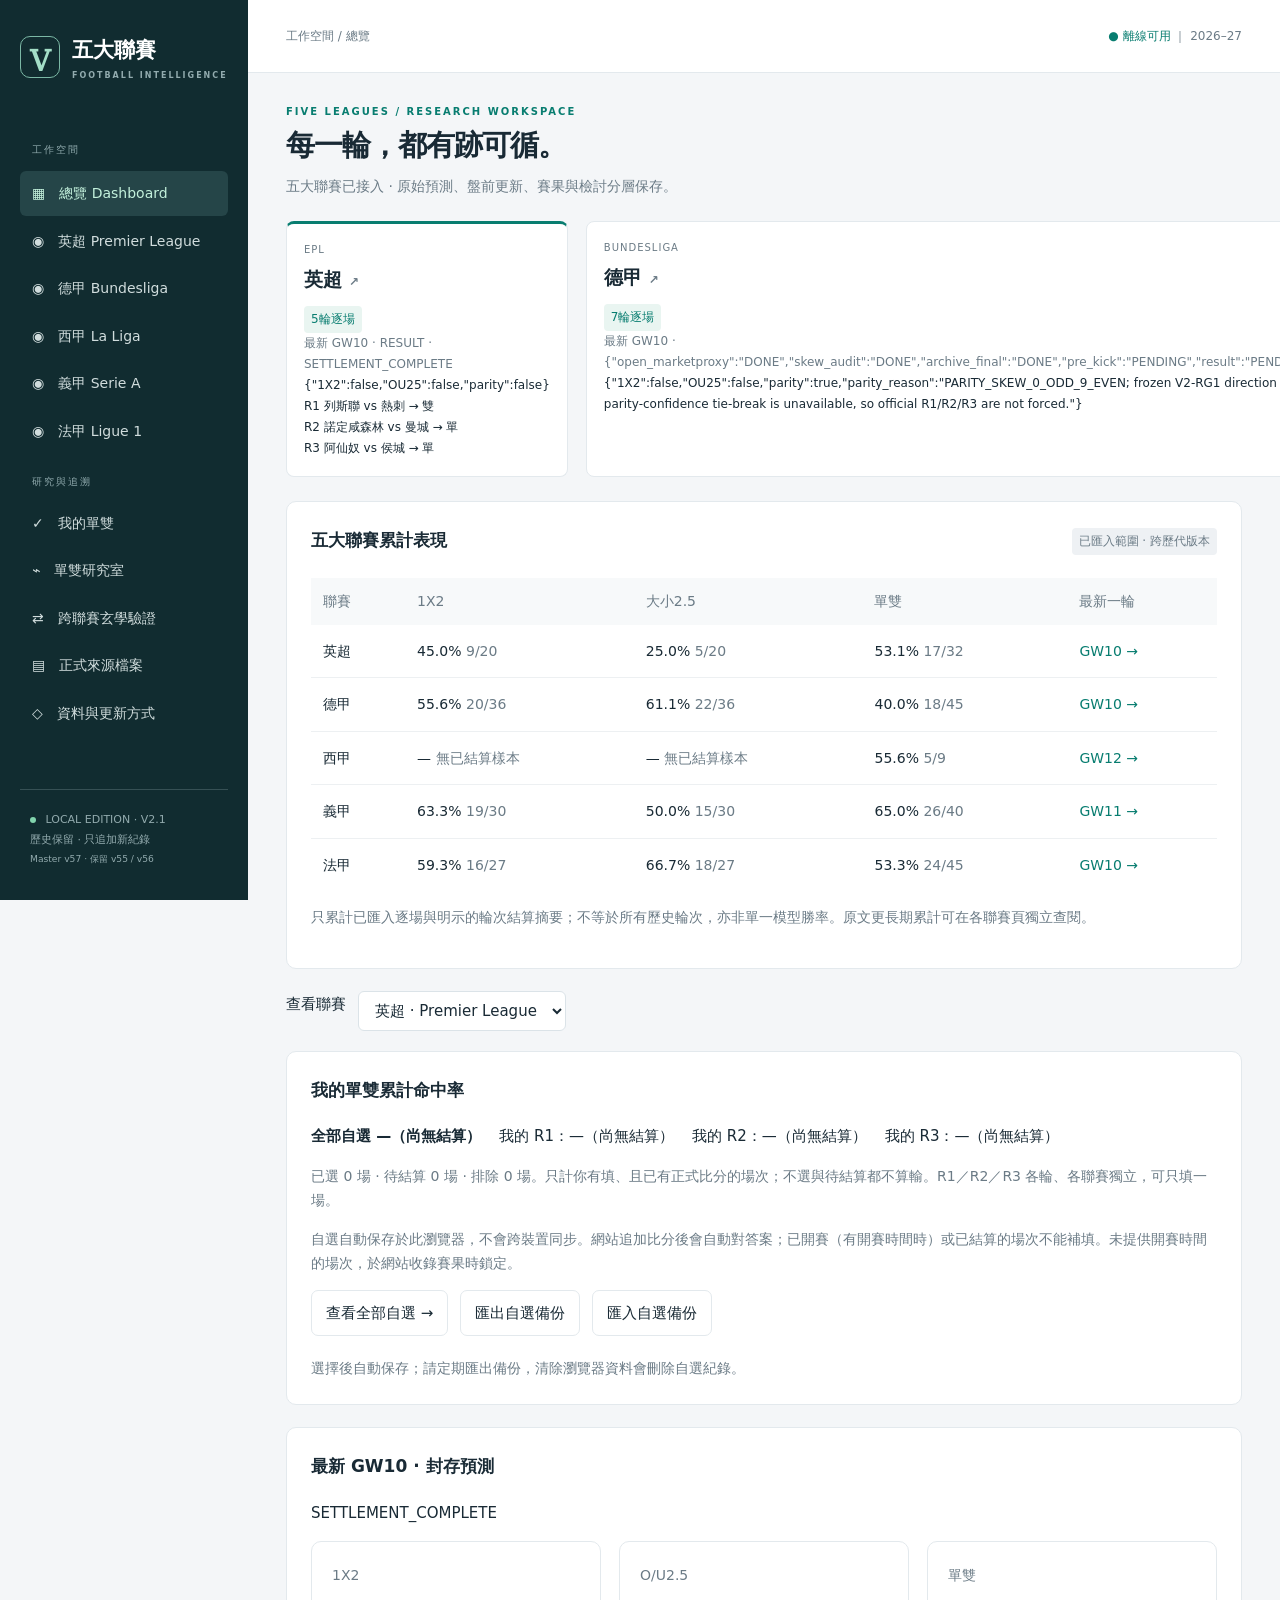
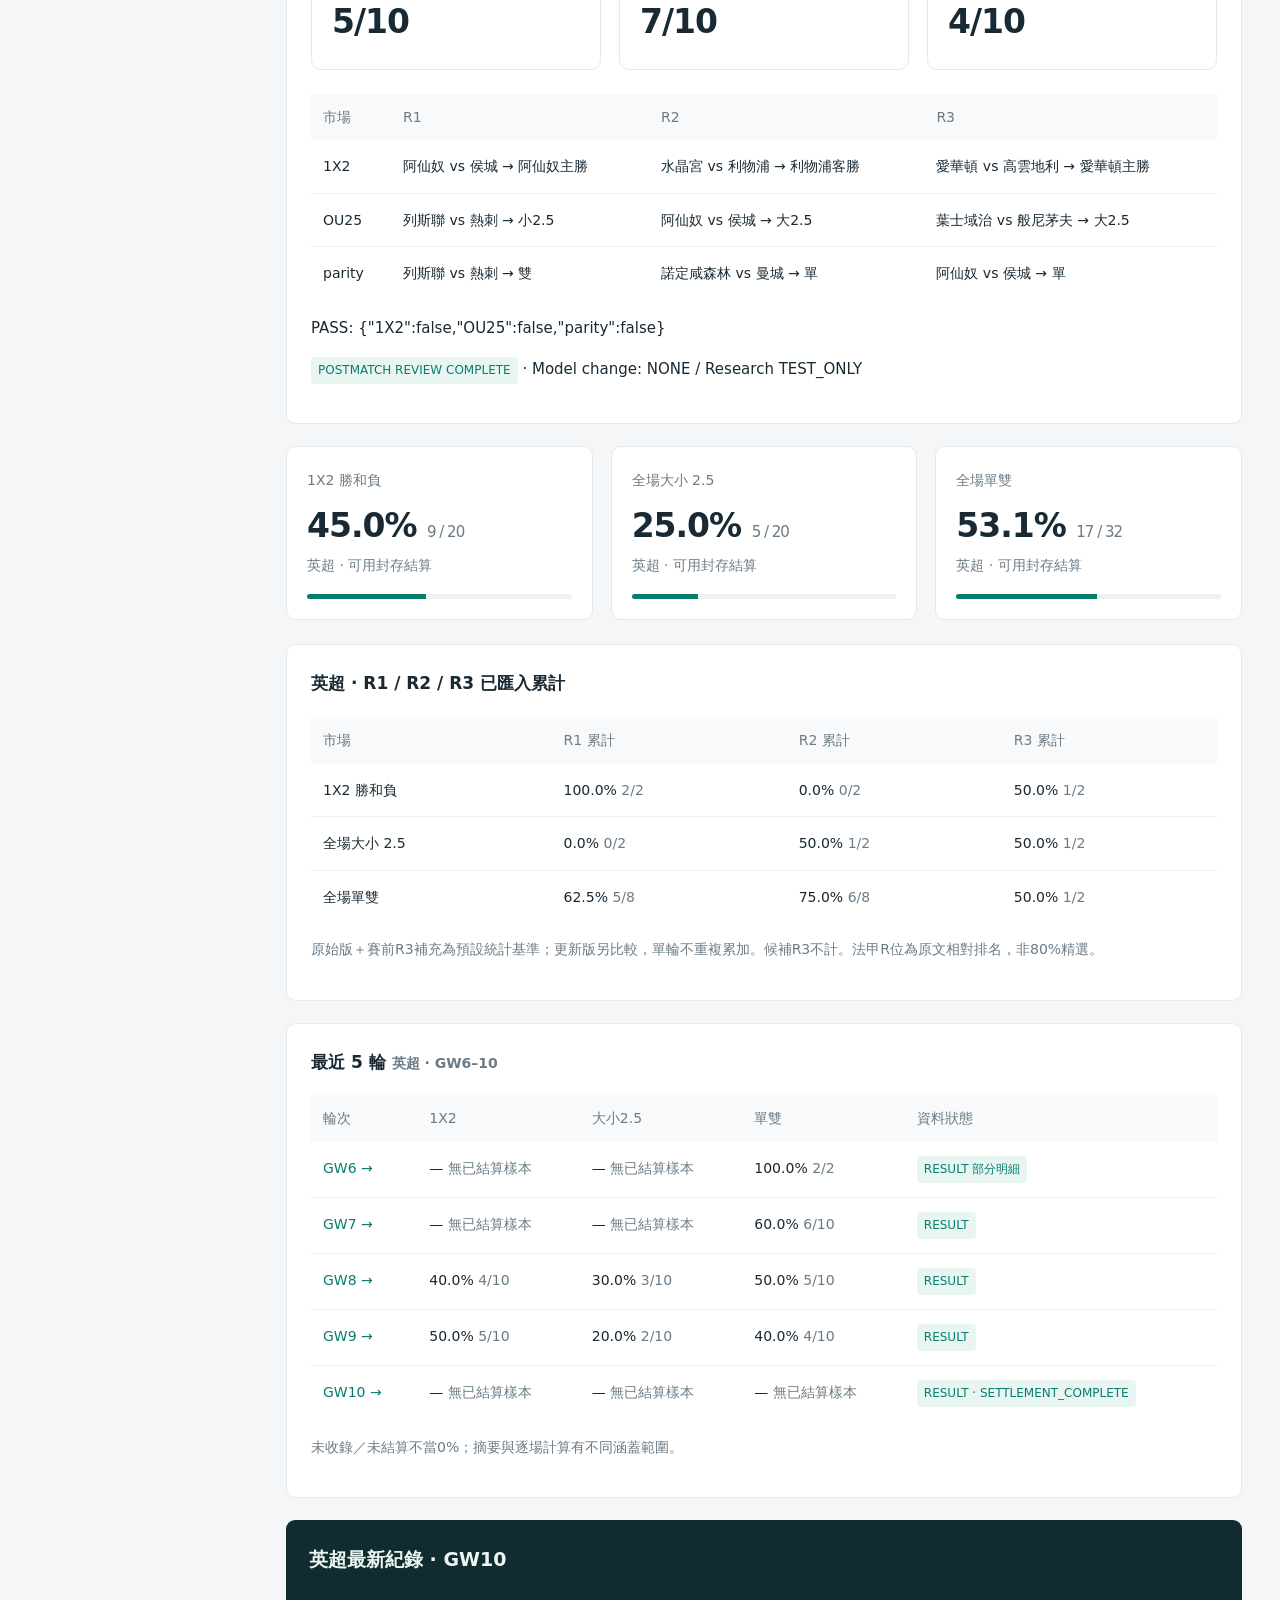
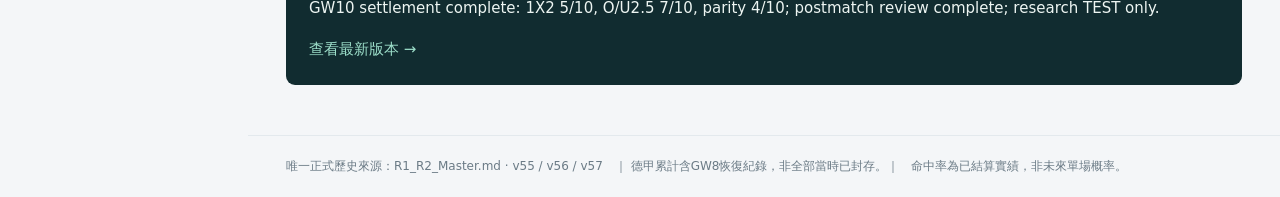
==== commit 5b33e517: "Rebuild standalone dashboard with Bundesliga GW10" ====
--- a/dashboard-standalone.html
+++ b/dashboard-standalone.html
@@ -15,7 +15,21 @@
 
 /* Personal parity picks */
 .personal-cell{min-width:175px;display:grid;gap:8px}.personal-cell label{display:flex;align-items:center;justify-content:space-between;gap:8px;font-size:12px}.personal-cell select{width:100px;padding:7px}.personal-cell select:disabled{background:#f3f5f6;color:#647580}.personal-stats{display:flex;gap:18px;flex-wrap:wrap}.personal-feedback{margin-bottom:0}.personal-panel input[hidden]{display:none}
-</style></head><body><aside><a class="brand" href="#home"><span class="logo">Ⅴ</span><span>五大聯賽<small>FOOTBALL INTELLIGENCE</small></span></a><div class="navlabel">工作空間</div><nav><a href="#home">▦　總覽 Dashboard</a><a href="#league/EPL">◉　英超 Premier League</a><a href="#league/BUNDESLIGA">◉　德甲 Bundesliga</a><a href="#league/LALIGA">◉　西甲 La Liga</a><a href="#league/SERIEA">◉　義甲 Serie A</a><a href="#league/LIGUE1">◉　法甲 Ligue 1</a><div class="navlabel">研究與追溯</div><a href="#mypicks">✓　我的單雙</a><a href="#research">⌁　單雙研究室</a><a href="#cross">⇄　跨聯賽玄學驗證</a><a href="#archive">▤　正式來源檔案</a><a href="#about">◇　資料與更新方式</a></nav><div class="sidefoot"><span class="dot"></span> LOCAL EDITION · V2.1<br>歷史保留 · 只追加新紀錄<br><small>Master v57 · 保留 v55 / v56</small></div></aside><div class="shell"><header><span id="crumb">工作空間 / 總覽</span><span class="local">● 離線可用 <span>｜ 2026–27</span></span></header><main id="app"></main><footer>唯一正式歷史來源：R1_R2_Master.md · v55 / v56 / v57　｜ 德甲累計含GW8恢復紀錄，非全部當時已封存。｜　命中率為已結算實績，非未來單場概率。</footer></div><script>window.FOOTBALL_DATA = {"schema_version":"2.0.0","generated_on":"2026-11-09","source":{"name":"R1_R2_Master.md","library_file_id":"libfile_e32fcdc400d481919ed168a5ed3245b5","version":69,"sha256":"44bbc4eb0a11337473847b1ddd6e66e050af31be17073c71e055506cf1e0988e"},"leagues":[{"id":"EPL","name":"英超","english":"Premier League","coverage":"normalized-available"},{"id":"BUNDESLIGA","name":"德甲","english":"Bundesliga","coverage":"normalized-available"},{"id":"LALIGA","name":"西甲","english":"La Liga","coverage":"normalized-available"},{"id":"SERIEA","name":"義甲","english":"Serie A","coverage":"normalized-available"},{"id":"LIGUE1","name":"法甲","english":"Ligue 1","coverage":"normalized-available"}],"rounds":[{"id":"EPL-2026-27-GW06-20261005","league":"EPL","season":"2026-27","gw":6,"model":"EPL R90-style 恢復線（非 OLD R90 Exact）","snapshot":"新盤版","source":{"file":"source/R1_R2_Master.md","start_line":115,"end_line":177,"version":55},"coverage":"partial-results","note":"來源只保存 R1/R2 比分，其餘8場未收錄賽果；1X2／大小未正式封存。"},{"id":"EPL-2026-27-GW07-20261014","league":"EPL","season":"2026-27","gw":7,"model":"EPL R90-style 恢復線（非 OLD R90 Exact）","snapshot":"新盤／近期結構版","source":{"file":"source/R1_R2_Master.md","start_line":628,"end_line":745,"version":55},"coverage":"complete-available-markets","note":"只有單雙為正式預測；R3屬候補，不計正式R3。"},{"id":"EPL-2026-27-GW08-20261020-OPENPROXY","league":"EPL","season":"2026-27","gw":8,"model":"EPL R90-style 恢復線（非 OLD R90 Exact）","snapshot":"OPENPROXY","source":{"file":"source/R1_R2_Master.md","start_line":1283,"end_line":1396,"version":55},"coverage":"complete-available-markets","note":"R3依賽前補充封存納入；10/23為MID-SNAPSHOT，無完整PRE-KICK。"},{"id":"EPL-2026-27-GW09-20261030-MARKETPROXY","league":"EPL","season":"2026-27","gw":9,"model":"EPL R90-style 恢復線（非 OLD R90 Exact）","snapshot":"MARKETPROXY","source":{"file":"source/R1_R2_Master.md","start_line":1901,"end_line":1968,"version":55},"coverage":"complete-available-markets","note":"無完整PRE-KICK數據；檢討為未來研究建議，不回改本輪。"},{"id":"LALIGA-2026-27-GW08-20261005","league":"LALIGA","season":"2026-27","gw":8,"model":"R90-X V3 / S-XOR","market_models":{"parity":"R90-X V3 / S-XOR"},"snapshot":"2026-10-05 賽前版","source":{"file":"source/R1_R2_Master_v56.md","start_line":45,"end_line":114,"version":56},"coverage":"available-source","note":"只保存單雙；R3為候補，華歷簡奴–畢爾包腰斬排除。Master提到GW10/11/12，但沒有其逐場表，未補造。","expected_matches":10,"recorded_at":"20261005"},{"id":"BUNDESLIGA-2026-27-GW05-20261005-LATEST","league":"BUNDESLIGA","season":"2026-27","gw":5,"model":"西甲德甲版 V1","market_models":{"parity":"西甲德甲版 V1"},"snapshot":"2026-10-05 最新盤版","source":{"file":"source/R1_R2_Master_v56.md","start_line":178,"end_line":239,"version":56},"coverage":"available-source","note":"9/21初盤只被提及，未提供完整逐場快照。保留此10/05更新版；不偽建9/21版本。","expected_matches":9,"recorded_at":"20261005"},{"id":"BUNDESLIGA-2026-27-GW06-20261012","league":"BUNDESLIGA","season":"2026-27","gw":6,"model":"西甲德甲版 V1（近似重建）","market_models":{"parity":"西甲德甲版 V1（近似重建）"},"snapshot":"2026-10-12 賽前版","source":{"file":"source/R1_R2_Master_v56.md","start_line":381,"end_line":466,"version":56},"coverage":"available-source","note":"逐場原始表只封存單雙。1X2／大小在結算表追述，另存為結算追述，不回填原始預測。R3候補不計。","expected_matches":9,"recorded_at":"20261012"},{"id":"BUNDESLIGA-2026-27-GW07-20261019-V2RG1-OPENPROXY","league":"BUNDESLIGA","season":"2026-27","gw":7,"model":"Bundesliga Parity V2-RG1","market_models":{"parity":"V2-RG1","1x2":"V1近似參考","ou25":"V1近似參考"},"snapshot":"OPENPROXY","source":{"file":"source/R1_R2_Master_v56.md","start_line":1044,"end_line":1156,"version":56},"coverage":"available-source","note":"單雙V2-RG1；1X2／大小是原文另列的V1近似參考，非V2輸出。候補R3不計。缺完整PRE-KICK。","expected_matches":9,"recorded_at":"20261019"},{"id":"BUNDESLIGA-2026-27-GW09-20261104-MARKETPROXY","league":"BUNDESLIGA","season":"2026-27","gw":9,"model":"Bundesliga V2-RG1 / MARKETPROXY","market_models":{"1x2":"Bundesliga V2-RG1 / MARKETPROXY","ou25":"Bundesliga V2-RG1 / MARKETPROXY","parity":"Bundesliga V2-RG1 / MARKETPROXY"},"snapshot":"MARKETPROXY","source":{"file":"source/R1_R2_Master_v56.md","start_line":2689,"end_line":2750,"version":56},"coverage":"complete-available-markets","note":"已結算：1X2 8/9、O/U2.5 7/9、單雙 4/9；11/05 SKEW Audit 為正式賽前 R位修訂；無獨立 PRE-KICK。","expected_matches":9,"recorded_at":"20261104"},{"id":"SERIEA-2026-27-GW06-20261006","league":"SERIEA","season":"2026-27","gw":6,"model":"Xuan-Odds V4 / WF6 + Adaptive R90","market_models":{"parity":"Xuan-Odds V4 / WF6 + Adaptive R90"},"snapshot":"賽前正式版","source":{"file":"source/R1_R2_Master_v56.md","start_line":295,"end_line":380,"version":56},"coverage":"available-source","note":"1X2與大小僅有結算總數，沒有逐場預測；保留摘要，不回填。","expected_matches":10,"recorded_at":"20261006"},{"id":"SERIEA-2026-27-GW07-20261013-CORR1","league":"SERIEA","season":"2026-27","gw":7,"model":"Xuan-Odds V4 / WF6 + R90 CORR1","market_models":{"parity":"Xuan-Odds V4 / WF6 + R90 CORR1"},"snapshot":"CORR1 賽前修正版","source":{"file":"source/R1_R2_Master_v56.md","start_line":543,"end_line":627,"version":56},"coverage":"available-source","note":"僅單雙有正式逐場封存；1X2／大小為NO_PREMATCH_RECORD，禁止補算。","expected_matches":10,"recorded_at":"20261013"},{"id":"SERIEA-2026-27-GW08-20261020-OPENPROXY","league":"SERIEA","season":"2026-27","gw":8,"model":"Xuan-Odds V4 / WF6 + Adaptive R90","market_models":{"1x2":"Xuan-Odds V4 / WF6 + Adaptive R90","ou25":"Xuan-Odds V4 / WF6 + Adaptive R90","parity":"Xuan-Odds V4 / WF6 + Adaptive R90"},"snapshot":"OPENPROXY","source":{"file":"source/R1_R2_Master_v56.md","start_line":746,"end_line":841,"version":56},"coverage":"available-source","note":"R3另以賽前追加保存。10/23只交換1X2 R2/R3，非T-1h PRE-KICK；原版與更新版獨立可查。","expected_matches":10,"recorded_at":"20261020"},{"id":"LIGUE1-2026-27-GW06-20261006","league":"LIGUE1","season":"2026-27","gw":6,"model":"R80 V2 DrawGuard","market_models":{"parity":"R80 V2 DrawGuard"},"snapshot":"2026-10-06 賽前版","source":{"file":"source/R1_R2_Master_v56.md","start_line":240,"end_line":294,"version":56},"coverage":"available-source","note":"全輪單雙結算摘要7/9，但僅R1/R2有比分；其餘7場不補造。R位為弱訊號相對排序。","expected_matches":9,"recorded_at":"20261006"},{"id":"LIGUE1-2026-27-GW07-20261012","league":"LIGUE1","season":"2026-27","gw":7,"model":"R80 V2 DrawGuard","market_models":{"parity":"R80 V2 DrawGuard"},"snapshot":"2026-10-12 賽前版","source":{"file":"source/R1_R2_Master_v56.md","start_line":467,"end_line":542,"version":56},"coverage":"available-source","note":"1X2全場與大小其餘7場只見結算追述；大小R1/R2有賽前文字。原始層不倒填；統計摘要另列。","expected_matches":9,"recorded_at":"20261012"},{"id":"LIGUE1-2026-27-GW08-20261019-OPENPROXY","league":"LIGUE1","season":"2026-27","gw":8,"model":"R80 V2 DrawGuard","market_models":{"1x2":"R80 V2 DrawGuard","ou25":"R80 V2 DrawGuard","parity":"R80 V2 DrawGuard"},"snapshot":"OPENPROXY","source":{"file":"source/R1_R2_Master_v56.md","start_line":976,"end_line":1043,"version":56},"coverage":"available-source","note":"無正式1X2 R位與R3封存，不事後補選。大小／單雙R1/R2為相對排序。","expected_matches":9,"recorded_at":"20261019"},{"id":"LIGUE1-2026-27-GW09-20261030-MARKETPROXY","league":"LIGUE1","season":"2026-27","gw":9,"model":"R80 V2 DrawGuard / 1X2 Blend V0.1","market_models":{"1x2":"1X2-Blend V0.1 challenger","ou25":"R80 V2 DrawGuard","parity":"R80 V2 DrawGuard"},"snapshot":"MARKETPROXY","source":{"file":"source/R1_R2_Master_v56.md","start_line":1836,"end_line":1900,"version":56},"coverage":"available-source","note":"1X2為未校準challenger；單雙全為弱訊號。11/04審計對未來停用Forced R位作投注依據，歷史結果保留。","expected_matches":9,"recorded_at":"20261030"},{"id":"BUNDESLIGA-2026-27-GW08-20261030-RECOVERED","league":"BUNDESLIGA","season":"2026-27","gw":8,"model":"RG2-Xuan（恢復紀錄）","market_models":{"1x2":"10/30方向（恢復）","ou25":"10/30方向（恢復）","parity":"RG2-Xuan（恢復）"},"snapshot":"RECOVERED","source":{"file":"source/R1_R2_Master_v57.md","version":57,"start_line":2815,"end_line":2878},"coverage":"recovered","note":"RECOVERED：11/05由10/30預測與11/03結算對話補回，非當日已封存快照。單雙為RG2-Xuan更新後排序；缺完整OPEN/PRE-KICK盤口。累計包含本恢復紀錄，不能視為全部當時已凍結的實績。","expected_matches":9,"recorded_at":"2026-11-05","original_predicted_at":"2026-10-30","original_settled_at":"2026-11-03"},{"id":"LIGUE1-2026-27-GW10-20261105-MARKETPROXY","league":"LIGUE1","season":"2026-27","gw":10,"model":"{\"ou_parity\": \"LIGUE1-R80-V2.1-DRAWGUARD-FROZEN\", \"1x2\": \"1X2-Blend-V0.1 (70% de-vig market + 30% Dixon-Coles structure; ranking score, not calibrated true probability)\", \"parity_formal_selector\": \"V1/V2 Parity_Selected sparse selector CONTROL\", \"parity_v3\": \"RESEARCH_ONLY_NOT_PROMOTED\", \"xuan\": \"SHADOW_ONLY_NOT_USED\"}","snapshot":"DASHBOARD_UPDATE_PACKAGE","coverage":"package","note":"{\"status\": \"ARCHIVED_PREMATCH_MARKETPROXY\", \"PASS\": {\"1X2\": false, \"OU25_formal_selector\": true, \"parity_formal_selector\": true, \"parity_shadow_display_only\": true}, \"PARITY_SKEW_ALERT\": {\"triggered\": false, \"direction_split\": \"3 ODD / 6 EVEN\"}, \"integrity_flags\": {\"prediction_script\": \"PRESENT_IN_REPRO_ZIP\", \"model_weights\": \"PRESENT_IN_REPRO_ZIP\", \"feature_matrix\": \"PRESENT_IN_REPRO_ZIP\", \"bet365_first_tick\": \"MISSING\", \"xuan_exact_generator\": \"NOT_RUN\", \"archive_identity\": \"FROZEN_MODEL_PACKAGE + MARKETPROXY\", \"sha256_manifest\": \"PRESENT_IN_REPRO_ZIP\", \"overwrite_old_predictions\": false}}","research_only":false,"package_path":"data/packages/DASHBOARD_UPDATE_PACKAGE_LIGUE1_GW10_20261105.json","status":"ARCHIVED_PREMATCH_MARKETPROXY"},{"id":"BUNDESLIGA-2026-27-GW09-20261105-ARCHIVE-FINAL","league":"BUNDESLIGA","season":"2026-27","gw":9,"model":"{\"parity\": \"Bundesliga Parity V2-RG1\", \"xuan\": \"SHADOW_ONLY\", \"one_x_two_ou\": \"Bundesliga R90-DE V1 / MARKETPROXY recovered component\", \"exact_binary_replay\": false}","snapshot":"DASHBOARD_UPDATE_PACKAGE","coverage":"package","note":"Settlement COMPLETE｜1X2 8/9；O/U2.5 7/9；單雙 4/9；R1/R2/R3=3/3、2/3、2/3；POSTMATCH_REVIEW COMPLETE；Model change NONE.","research_only":false,"package_path":"data/packages/DASHBOARD_UPDATE_PACKAGE_BUNDESLIGA_GW09_20261109_FINAL.json","status":{"open_marketproxy":"DONE","skew_audit":"DONE","archive_final":"DONE","pre_kick":"NOT_FOUND","result":"COMPLETE","review":"COMPLETE"}},{"id":"EPL-2026-27-GW10-20261105-MARKETPROXY-RECOVERED","league":"EPL","season":"2026-27","gw":10,"model":"{\"formal_identity\": \"EPL R90-style recovery line + GW9 fixed corrections\", \"exact_binary_replay\": false, \"recovery_flag\": \"RECOVERED_COMPONENT\", \"market_label\": \"MARKETPROXY\"}","snapshot":"DASHBOARD_UPDATE_PACKAGE","coverage":"package","note":"{\"status\": \"PREMATCH_OFFICIAL_MARKETPROXY_RECOVERED\", \"PASS\": {\"1X2\": false, \"OU25\": false, \"parity\": false}, \"PARITY_SKEW_ALERT\": {\"triggered\": false, \"direction_split\": \"4 ODD / 6 EVEN\"}, \"integrity_flags\": {\"prediction_script\": \"MISSING\", \"model_weights\": \"MISSING\", \"feature_matrix\": \"MISSING\", \"bet365_first_tick\": \"MISSING\", \"xuan_exact_generator\": \"MISSING\", \"archive_identity\": \"RECOVERED_COMPONENT\", \"overwrite_old_predictions\": false}}","research_only":false,"package_path":"data/packages/DASHBOARD_UPDATE_PACKAGE_EPL_GW10_20261105.json","status":"PREMATCH_OFFICIAL_MARKETPROXY_RECOVERED"},{"id":"SERIEA-2026-27-GW11-20261105-MARKETPROXY-RECOVERED","league":"SERIEA","season":"2026-27","gw":11,"model":"{\"formal_identity\": \"Serie A Xuan-Odds V4 / WF6 + Adaptive R90 fallback\", \"wf6_rules_priority\": [3, 1, 2, 8, 6, 4], \"exact_trigger_replay\": false, \"recovery_flag\": \"RECOVERED_COMPONENT\", \"market_label\": \"MARKETPROXY\"}","snapshot":"DASHBOARD_UPDATE_PACKAGE","coverage":"package","note":"{\"status\": \"PREMATCH_OFFICIAL_MARKETPROXY_RECOVERED\", \"PASS\": {\"1X2\": false, \"OU25\": false, \"parity\": false}, \"PARITY_SKEW_ALERT\": {\"triggered\": false, \"status\": \"NOT_RECORDED_AS_ALERT; 4 ODD / 6 EVEN from frozen directions\"}, \"integrity_flags\": {\"prediction_script\": \"MISSING\", \"model_weights\": \"MISSING\", \"feature_matrix\": \"MISSING\", \"bet365_first_tick\": \"MISSING\", \"xuan_exact_generator\": \"MISSING\", \"archive_identity\": \"RECOVERED_COMPONENT\", \"overwrite_old_predictions\": false}}","research_only":false,"package_path":"data/packages/DASHBOARD_UPDATE_PACKAGE_SERIEA_GW11_20261105.json","status":"PREMATCH_OFFICIAL_MARKETPROXY_RECOVERED"},{"id":"LALIGA-2026-27-GW12-20261105-RESEARCH-ARCHIVE-AUDIT","league":"LALIGA","season":"2026-27","gw":12,"model":"{\"league_native_official\": \"R90-X V3 / S-XOR (GW08 latest indexed)\", \"official_exact_binary_replay\": false, \"v1_exact\": \"NOT_RUN\", \"gw11_baseline_exact\": \"NOT_RUN\", \"v2\": \"V2-RESEARCH_MARKETPROXY (frozen 2026-11-04)\", \"xuan\": \"SHADOW_NOT_RUN\"}","snapshot":"Research","coverage":"package","note":"{\"status\": {\"pre_match_research\": \"DONE\", \"research_archive_audit\": \"DONE\", \"official_exact_model_prediction\": \"BLOCKED_NOT_RUN\", \"archive_final\": \"RESEARCH_ONLY\", \"pre_kick\": \"PENDING\", \"result\": \"PENDING\", \"review\": \"PENDING\"}, \"PASS\": {\"official_model\": \"PASS_NOT_RUN\", \"1X2_research\": false, \"OU25_research\": false, \"parity_high_confidence\": true}, \"PARITY_SKEW_ALERT\": {\"triggered\": false, \"direction_split\": \"5 ODD / 5 EVEN\"}, \"integrity_flags\": {\"prediction_script\": \"MISSING\", \"model_weights\": \"MISSING\", \"feature_matrix\": \"MISSING\", \"bet365_first_tick\": \"MISSING\", \"xuan_exact_generator\": \"MISSING\", \"archive_identity\": \"RESEARCH_ONLY\", \"overwrite_old_predictions\": false}}","research_only":true,"package_path":"data/packages/DASHBOARD_UPDATE_PACKAGE_LALIGA_GW12_20261105.json","status":{"pre_match_research":"DONE","research_archive_audit":"DONE","official_exact_model_prediction":"BLOCKED_NOT_RUN","archive_final":"RESEARCH_ONLY","pre_kick":"PENDING","result":"PENDING","review":"PENDING"}}],"predictions":[{"id":"EPL-2026-27-GW06-20261005-1","record_id":"EPL-2026-27-GW06-20261005","match_id":"EPL-2026-27-GW06-01","fixture":"阿仙奴 vs 列斯聯","directions":{"parity":"單"},"ranks":{"parity":1},"source":{"file":"source/R1_R2_Master.md","start_line":115,"end_line":177,"version":55}},{"id":"EPL-2026-27-GW06-20261005-2","record_id":"EPL-2026-27-GW06-20261005","match_id":"EPL-2026-27-GW06-02","fixture":"阿士東維拉 vs 賓福特","directions":{"parity":"雙"},"ranks":{"parity":null},"source":{"file":"source/R1_R2_Master.md","start_line":115,"end_line":177,"version":55}},{"id":"EPL-2026-27-GW06-20261005-3","record_id":"EPL-2026-27-GW06-20261005","match_id":"EPL-2026-27-GW06-03","fixture":"車路士 vs 般尼茅夫","directions":{"parity":"單"},"ranks":{"parity":null},"source":{"file":"source/R1_R2_Master.md","start_line":115,"end_line":177,"version":55}},{"id":"EPL-2026-27-GW06-20261005-4","record_id":"EPL-2026-27-GW06-20261005","match_id":"EPL-2026-27-GW06-04","fixture":"葉士域治 vs 富咸","directions":{"parity":"單"},"ranks":{"parity":null},"source":{"file":"source/R1_R2_Master.md","start_line":115,"end_line":177,"version":55}},{"id":"EPL-2026-27-GW06-20261005-5","record_id":"EPL-2026-27-GW06-20261005","match_id":"EPL-2026-27-GW06-05","fixture":"新特蘭 vs 白禮頓","directions":{"parity":"單"},"ranks":{"parity":null},"source":{"file":"source/R1_R2_Master.md","start_line":115,"end_line":177,"version":55}},{"id":"EPL-2026-27-GW06-20261005-6","record_id":"EPL-2026-27-GW06-20261005","match_id":"EPL-2026-27-GW06-06","fixture":"曼聯 vs 熱刺","directions":{"parity":"雙"},"ranks":{"parity":null},"source":{"file":"source/R1_R2_Master.md","start_line":115,"end_line":177,"version":55}},{"id":"EPL-2026-27-GW06-20261005-7","record_id":"EPL-2026-27-GW06-20261005","match_id":"EPL-2026-27-GW06-07","fixture":"水晶宮 vs 諾定咸森林","directions":{"parity":"雙"},"ranks":{"parity":2},"source":{"file":"source/R1_R2_Master.md","start_line":115,"end_line":177,"version":55}},{"id":"EPL-2026-27-GW06-20261005-8","record_id":"EPL-2026-27-GW06-20261005","match_id":"EPL-2026-27-GW06-08","fixture":"侯城 vs 愛華頓","directions":{"parity":"雙"},"ranks":{"parity":null},"source":{"file":"source/R1_R2_Master.md","start_line":115,"end_line":177,"version":55}},{"id":"EPL-2026-27-GW06-20261005-9","record_id":"EPL-2026-27-GW06-20261005","match_id":"EPL-2026-27-GW06-09","fixture":"利物浦 vs 曼城","directions":{"parity":"雙"},"ranks":{"parity":null},"source":{"file":"source/R1_R2_Master.md","start_line":115,"end_line":177,"version":55}},{"id":"EPL-2026-27-GW06-20261005-10","record_id":"EPL-2026-27-GW06-20261005","match_id":"EPL-2026-27-GW06-10","fixture":"高雲地利 vs 紐卡素","directions":{"parity":"單"},"ranks":{"parity":null},"source":{"file":"source/R1_R2_Master.md","start_line":115,"end_line":177,"version":55}},{"id":"EPL-2026-27-GW07-20261014-1","record_id":"EPL-2026-27-GW07-20261014","match_id":"EPL-2026-27-GW07-01","fixture":"愛華頓 vs 車路士","directions":{"parity":"雙"},"ranks":{"parity":null},"source":{"file":"source/R1_R2_Master.md","start_line":628,"end_line":745,"version":55}},{"id":"EPL-2026-27-GW07-20261014-2","record_id":"EPL-2026-27-GW07-20261014","match_id":"EPL-2026-27-GW07-02","fixture":"賓福特 vs 利物浦","directions":{"parity":"雙"},"ranks":{"parity":null},"source":{"file":"source/R1_R2_Master.md","start_line":628,"end_line":745,"version":55}},{"id":"EPL-2026-27-GW07-20261014-3","record_id":"EPL-2026-27-GW07-20261014","match_id":"EPL-2026-27-GW07-03","fixture":"富咸 vs 侯城","directions":{"parity":"單"},"ranks":{"parity":null},"source":{"file":"source/R1_R2_Master.md","start_line":628,"end_line":745,"version":55}},{"id":"EPL-2026-27-GW07-20261014-4","record_id":"EPL-2026-27-GW07-20261014","match_id":"EPL-2026-27-GW07-04","fixture":"曼城 vs 葉士域治","directions":{"parity":"單"},"ranks":{"parity":1},"source":{"file":"source/R1_R2_Master.md","start_line":628,"end_line":745,"version":55}},{"id":"EPL-2026-27-GW07-20261014-5","record_id":"EPL-2026-27-GW07-20261014","match_id":"EPL-2026-27-GW07-05","fixture":"紐卡素 vs 阿士東維拉","directions":{"parity":"雙"},"ranks":{"parity":null},"source":{"file":"source/R1_R2_Master.md","start_line":628,"end_line":745,"version":55}},{"id":"EPL-2026-27-GW07-20261014-6","record_id":"EPL-2026-27-GW07-20261014","match_id":"EPL-2026-27-GW07-06","fixture":"般尼茅夫 vs 新特蘭","directions":{"parity":"雙"},"ranks":{"parity":null},"source":{"file":"source/R1_R2_Master.md","start_line":628,"end_line":745,"version":55}},{"id":"EPL-2026-27-GW07-20261014-7","record_id":"EPL-2026-27-GW07-20261014","match_id":"EPL-2026-27-GW07-07","fixture":"白禮頓 vs 水晶宮","directions":{"parity":"雙"},"ranks":{"parity":null},"source":{"file":"source/R1_R2_Master.md","start_line":628,"end_line":745,"version":55}},{"id":"EPL-2026-27-GW07-20261014-8","record_id":"EPL-2026-27-GW07-20261014","match_id":"EPL-2026-27-GW07-08","fixture":"列斯聯 vs 曼聯","directions":{"parity":"雙"},"ranks":{"parity":2},"source":{"file":"source/R1_R2_Master.md","start_line":628,"end_line":745,"version":55}},{"id":"EPL-2026-27-GW07-20261014-9","record_id":"EPL-2026-27-GW07-20261014","match_id":"EPL-2026-27-GW07-09","fixture":"諾定咸森林 vs 阿仙奴","directions":{"parity":"單"},"ranks":{"parity":null},"source":{"file":"source/R1_R2_Master.md","start_line":628,"end_line":745,"version":55}},{"id":"EPL-2026-27-GW07-20261014-10","record_id":"EPL-2026-27-GW07-20261014","match_id":"EPL-2026-27-GW07-10","fixture":"熱刺 vs 高雲地利","directions":{"parity":"單"},"ranks":{"parity":null},"source":{"file":"source/R1_R2_Master.md","start_line":628,"end_line":745,"version":55}},{"id":"EPL-2026-27-GW08-20261020-OPENPROXY-1","record_id":"EPL-2026-27-GW08-20261020-OPENPROXY","match_id":"EPL-2026-27-GW08-01","fixture":"葉士域治 vs 諾定咸森林","directions":{"1x2":"客勝","ou25":"大","parity":"單"},"ranks":{"1x2":null,"ou25":null,"parity":1},"source":{"file":"source/R1_R2_Master.md","start_line":1283,"end_line":1396,"version":55}},{"id":"EPL-2026-27-GW08-20261020-OPENPROXY-2","record_id":"EPL-2026-27-GW08-20261020-OPENPROXY","match_id":"EPL-2026-27-GW08-02","fixture":"阿士東維拉 vs 曼城","directions":{"1x2":"客勝","ou25":"大","parity":"單"},"ranks":{"1x2":2,"ou25":2,"parity":2},"source":{"file":"source/R1_R2_Master.md","start_line":1283,"end_line":1396,"version":55}},{"id":"EPL-2026-27-GW08-20261020-OPENPROXY-3","record_id":"EPL-2026-27-GW08-20261020-OPENPROXY","match_id":"EPL-2026-27-GW08-03","fixture":"阿仙奴 vs 愛華頓","directions":{"1x2":"主勝","ou25":"大","parity":"單"},"ranks":{"1x2":1,"ou25":null,"parity":null},"source":{"file":"source/R1_R2_Master.md","start_line":1283,"end_line":1396,"version":55}},{"id":"EPL-2026-27-GW08-20261020-OPENPROXY-4","record_id":"EPL-2026-27-GW08-20261020-OPENPROXY","match_id":"EPL-2026-27-GW08-04","fixture":"高雲地利 vs 富咸","directions":{"1x2":"客勝","ou25":"大","parity":"單"},"ranks":{"1x2":null,"ou25":null,"parity":null},"source":{"file":"source/R1_R2_Master.md","start_line":1283,"end_line":1396,"version":55}},{"id":"EPL-2026-27-GW08-20261020-OPENPROXY-5","record_id":"EPL-2026-27-GW08-20261020-OPENPROXY","match_id":"EPL-2026-27-GW08-05","fixture":"車路士 vs 熱刺","directions":{"1x2":"主勝","ou25":"大","parity":"雙"},"ranks":{"1x2":null,"ou25":1,"parity":null},"source":{"file":"source/R1_R2_Master.md","start_line":1283,"end_line":1396,"version":55}},{"id":"EPL-2026-27-GW08-20261020-OPENPROXY-6","record_id":"EPL-2026-27-GW08-20261020-OPENPROXY","match_id":"EPL-2026-27-GW08-06","fixture":"水晶宮 vs 紐卡素","directions":{"1x2":"客勝","ou25":"大","parity":"單"},"ranks":{"1x2":null,"ou25":null,"parity":null},"source":{"file":"source/R1_R2_Master.md","start_line":1283,"end_line":1396,"version":55}},{"id":"EPL-2026-27-GW08-20261020-OPENPROXY-7","record_id":"EPL-2026-27-GW08-20261020-OPENPROXY","match_id":"EPL-2026-27-GW08-07","fixture":"侯城 vs 賓福特","directions":{"1x2":"客勝","ou25":"大","parity":"雙"},"ranks":{"1x2":null,"ou25":null,"parity":null},"source":{"file":"source/R1_R2_Master.md","start_line":1283,"end_line":1396,"version":55}},{"id":"EPL-2026-27-GW08-20261020-OPENPROXY-8","record_id":"EPL-2026-27-GW08-20261020-OPENPROXY","match_id":"EPL-2026-27-GW08-08","fixture":"利物浦 vs 白禮頓","directions":{"1x2":"主勝","ou25":"大","parity":"單"},"ranks":{"1x2":null,"ou25":null,"parity":null},"source":{"file":"source/R1_R2_Master.md","start_line":1283,"end_line":1396,"version":55}},{"id":"EPL-2026-27-GW08-20261020-OPENPROXY-9","record_id":"EPL-2026-27-GW08-20261020-OPENPROXY","match_id":"EPL-2026-27-GW08-09","fixture":"曼聯 vs 般尼茅夫","directions":{"1x2":"主勝","ou25":"大","parity":"雙"},"ranks":{"1x2":null,"ou25":null,"parity":null},"source":{"file":"source/R1_R2_Master.md","start_line":1283,"end_line":1396,"version":55}},{"id":"EPL-2026-27-GW08-20261020-OPENPROXY-10","record_id":"EPL-2026-27-GW08-20261020-OPENPROXY","match_id":"EPL-2026-27-GW08-10","fixture":"新特蘭 vs 列斯聯","directions":{"1x2":"客勝","ou25":"小","parity":"雙"},"ranks":{"1x2":null,"ou25":null,"parity":null},"source":{"file":"source/R1_R2_Master.md","start_line":1283,"end_line":1396,"version":55}},{"id":"EPL-2026-27-GW09-20261030-MARKETPROXY-1","record_id":"EPL-2026-27-GW09-20261030-MARKETPROXY","match_id":"EPL-2026-27-GW09-01","fixture":"車路士 vs 曼聯","directions":{"1x2":"主勝","ou25":"大","parity":"單"},"ranks":{"1x2":3,"ou25":2,"parity":null},"source":{"file":"source/R1_R2_Master.md","start_line":1901,"end_line":1968,"version":55}},{"id":"EPL-2026-27-GW09-20261030-MARKETPROXY-2","record_id":"EPL-2026-27-GW09-20261030-MARKETPROXY","match_id":"EPL-2026-27-GW09-02","fixture":"般尼茅夫 vs 列斯聯","directions":{"1x2":"主勝","ou25":"大","parity":"單"},"ranks":{"1x2":null,"ou25":null,"parity":null},"source":{"file":"source/R1_R2_Master.md","start_line":1901,"end_line":1968,"version":55}},{"id":"EPL-2026-27-GW09-20261030-MARKETPROXY-3","record_id":"EPL-2026-27-GW09-20261030-MARKETPROXY","match_id":"EPL-2026-27-GW09-03","fixture":"賓福特 vs 諾定咸森林","directions":{"1x2":"主勝","ou25":"大","parity":"單"},"ranks":{"1x2":null,"ou25":null,"parity":null},"source":{"file":"source/R1_R2_Master.md","start_line":1901,"end_line":1968,"version":55}},{"id":"EPL-2026-27-GW09-20261030-MARKETPROXY-4","record_id":"EPL-2026-27-GW09-20261030-MARKETPROXY","match_id":"EPL-2026-27-GW09-04","fixture":"高雲地利 vs 新特蘭","directions":{"1x2":"客勝","ou25":"小","parity":"單"},"ranks":{"1x2":null,"ou25":null,"parity":1},"source":{"file":"source/R1_R2_Master.md","start_line":1901,"end_line":1968,"version":55}},{"id":"EPL-2026-27-GW09-20261030-MARKETPROXY-5","record_id":"EPL-2026-27-GW09-20261030-MARKETPROXY","match_id":"EPL-2026-27-GW09-05","fixture":"侯城 vs 葉士域治","directions":{"1x2":"主勝","ou25":"大","parity":"雙"},"ranks":{"1x2":null,"ou25":null,"parity":null},"source":{"file":"source/R1_R2_Master.md","start_line":1901,"end_line":1968,"version":55}},{"id":"EPL-2026-27-GW09-20261030-MARKETPROXY-6","record_id":"EPL-2026-27-GW09-20261030-MARKETPROXY","match_id":"EPL-2026-27-GW09-06","fixture":"曼城 vs 白禮頓","directions":{"1x2":"主勝","ou25":"大","parity":"單"},"ranks":{"1x2":2,"ou25":1,"parity":null},"source":{"file":"source/R1_R2_Master.md","start_line":1901,"end_line":1968,"version":55}},{"id":"EPL-2026-27-GW09-20261030-MARKETPROXY-7","record_id":"EPL-2026-27-GW09-20261030-MARKETPROXY","match_id":"EPL-2026-27-GW09-07","fixture":"熱刺 vs 水晶宮","directions":{"1x2":"主勝","ou25":"大","parity":"單"},"ranks":{"1x2":1,"ou25":3,"parity":3},"source":{"file":"source/R1_R2_Master.md","start_line":1901,"end_line":1968,"version":55}},{"id":"EPL-2026-27-GW09-20261030-MARKETPROXY-8","record_id":"EPL-2026-27-GW09-20261030-MARKETPROXY","match_id":"EPL-2026-27-GW09-08","fixture":"阿士東維拉 vs 富咸","directions":{"1x2":"主勝","ou25":"大","parity":"單"},"ranks":{"1x2":null,"ou25":null,"parity":null},"source":{"file":"source/R1_R2_Master.md","start_line":1901,"end_line":1968,"version":55}},{"id":"EPL-2026-27-GW09-20261030-MARKETPROXY-9","record_id":"EPL-2026-27-GW09-20261030-MARKETPROXY","match_id":"EPL-2026-27-GW09-09","fixture":"利物浦 vs 阿仙奴","directions":{"1x2":"客勝","ou25":"小","parity":"單"},"ranks":{"1x2":null,"ou25":null,"parity":2},"source":{"file":"source/R1_R2_Master.md","start_line":1901,"end_line":1968,"version":55}},{"id":"EPL-2026-27-GW09-20261030-MARKETPROXY-10","record_id":"EPL-2026-27-GW09-20261030-MARKETPROXY","match_id":"EPL-2026-27-GW09-10","fixture":"紐卡素 vs 愛華頓","directions":{"1x2":"主勝","ou25":"大","parity":"單"},"ranks":{"1x2":null,"ou25":null,"parity":null},"source":{"file":"source/R1_R2_Master.md","start_line":1901,"end_line":1968,"version":55}},{"id":"LALIGA-2026-27-GW08-20261005-1","record_id":"LALIGA-2026-27-GW08-20261005","match_id":"LALIGA-2026-27-GW08-01","fixture":"馬拉加 vs 愛斯賓奴","directions":{"parity":"單"},"ranks":{"parity":null},"source":{"file":"source/R1_R2_Master_v56.md","start_line":73,"end_line":85,"version":56},"source_cells":["馬拉加 vs 愛斯賓奴","單",""]},{"id":"LALIGA-2026-27-GW08-20261005-2","record_id":"LALIGA-2026-27-GW08-20261005","match_id":"LALIGA-2026-27-GW08-02","fixture":"華歷簡奴 vs 畢爾包","directions":{"parity":"單"},"ranks":{"parity":null},"source":{"file":"source/R1_R2_Master_v56.md","start_line":73,"end_line":85,"version":56},"source_cells":["華歷簡奴 vs 畢爾包","單",""]},{"id":"LALIGA-2026-27-GW08-20261005-3","record_id":"LALIGA-2026-27-GW08-20261005","match_id":"LALIGA-2026-27-GW08-03","fixture":"艾拉維斯 vs 馬德里體育會","directions":{"parity":"單"},"ranks":{"parity":null},"source":{"file":"source/R1_R2_Master_v56.md","start_line":73,"end_line":85,"version":56},"source_cells":["艾拉維斯 vs 馬德里體育會","單","R3候補"]},{"id":"LALIGA-2026-27-GW08-20261005-4","record_id":"LALIGA-2026-27-GW08-20261005","match_id":"LALIGA-2026-27-GW08-04","fixture":"巴塞隆拿 vs 加泰","directions":{"parity":"單"},"ranks":{"parity":1},"source":{"file":"source/R1_R2_Master_v56.md","start_line":73,"end_line":85,"version":56},"source_cells":["巴塞隆拿 vs 加泰","單","R1"]},{"id":"LALIGA-2026-27-GW08-20261005-5","record_id":"LALIGA-2026-27-GW08-20261005","match_id":"LALIGA-2026-27-GW08-05","fixture":"皇家馬德里 vs 維拉利爾","directions":{"parity":"單"},"ranks":{"parity":null},"source":{"file":"source/R1_R2_Master_v56.md","start_line":73,"end_line":85,"version":56},"source_cells":["皇家馬德里 vs 維拉利爾","單",""]},{"id":"LALIGA-2026-27-GW08-20261005-6","record_id":"LALIGA-2026-27-GW08-20261005","match_id":"LALIGA-2026-27-GW08-06","fixture":"艾爾切 vs 切爾達","directions":{"parity":"單"},"ranks":{"parity":null},"source":{"file":"source/R1_R2_Master_v56.md","start_line":73,"end_line":85,"version":56},"source_cells":["艾爾切 vs 切爾達","單",""]},{"id":"LALIGA-2026-27-GW08-20261005-7","record_id":"LALIGA-2026-27-GW08-20261005","match_id":"LALIGA-2026-27-GW08-07","fixture":"皇家蘇斯達 vs 拉科魯尼亞","directions":{"parity":"單"},"ranks":{"parity":null},"source":{"file":"source/R1_R2_Master_v56.md","start_line":73,"end_line":85,"version":56},"source_cells":["皇家蘇斯達 vs 拉科魯尼亞","單",""]},{"id":"LALIGA-2026-27-GW08-20261005-8","record_id":"LALIGA-2026-27-GW08-20261005","match_id":"LALIGA-2026-27-GW08-08","fixture":"貝迪斯 vs 奧沙辛拿","directions":{"parity":"單"},"ranks":{"parity":2},"source":{"file":"source/R1_R2_Master_v56.md","start_line":73,"end_line":85,"version":56},"source_cells":["貝迪斯 vs 奧沙辛拿","單","R2"]},{"id":"LALIGA-2026-27-GW08-20261005-9","record_id":"LALIGA-2026-27-GW08-20261005","match_id":"LALIGA-2026-27-GW08-09","fixture":"桑坦德 vs 華倫西亞","directions":{"parity":"單"},"ranks":{"parity":null},"source":{"file":"source/R1_R2_Master_v56.md","start_line":73,"end_line":85,"version":56},"source_cells":["桑坦德 vs 華倫西亞","單",""]},{"id":"LALIGA-2026-27-GW08-20261005-10","record_id":"LALIGA-2026-27-GW08-20261005","match_id":"LALIGA-2026-27-GW08-10","fixture":"利雲特 vs 西維爾","directions":{"parity":"單"},"ranks":{"parity":null},"source":{"file":"source/R1_R2_Master_v56.md","start_line":73,"end_line":85,"version":56},"source_cells":["利雲特 vs 西維爾","單",""]},{"id":"BUNDESLIGA-2026-27-GW05-20261005-LATEST-1","record_id":"BUNDESLIGA-2026-27-GW05-20261005-LATEST","match_id":"BUNDESLIGA-2026-27-GW05-01","fixture":"多特蒙德 vs 雲達不萊梅","directions":{"parity":"單"},"ranks":{"parity":null},"source":{"file":"source/R1_R2_Master_v56.md","start_line":200,"end_line":210,"version":56},"source_cells":["多特蒙德 vs 雲達不萊梅","單",""]},{"id":"BUNDESLIGA-2026-27-GW05-20261005-LATEST-2","record_id":"BUNDESLIGA-2026-27-GW05-20261005-LATEST","match_id":"BUNDESLIGA-2026-27-GW05-02","fixture":"霍芬海姆 vs 漢堡","directions":{"parity":"單"},"ranks":{"parity":null},"source":{"file":"source/R1_R2_Master_v56.md","start_line":200,"end_line":210,"version":56},"source_cells":["霍芬海姆 vs 漢堡","單",""]},{"id":"BUNDESLIGA-2026-27-GW05-20261005-LATEST-3","record_id":"BUNDESLIGA-2026-27-GW05-20261005-LATEST","match_id":"BUNDESLIGA-2026-27-GW05-03","fixture":"奧格斯堡 vs 拜仁慕尼黑","directions":{"parity":"單"},"ranks":{"parity":null},"source":{"file":"source/R1_R2_Master_v56.md","start_line":200,"end_line":210,"version":56},"source_cells":["奧格斯堡 vs 拜仁慕尼黑","單","深盤單 A級訊號"]},{"id":"BUNDESLIGA-2026-27-GW05-20261005-LATEST-4","record_id":"BUNDESLIGA-2026-27-GW05-20261005-LATEST","match_id":"BUNDESLIGA-2026-27-GW05-04","fixture":"美因茨 vs 勒沃庫森","directions":{"parity":"雙"},"ranks":{"parity":1},"source":{"file":"source/R1_R2_Master_v56.md","start_line":200,"end_line":210,"version":56},"source_cells":["美因茨 vs 勒沃庫森","雙","R1"]},{"id":"BUNDESLIGA-2026-27-GW05-20261005-LATEST-5","record_id":"BUNDESLIGA-2026-27-GW05-20261005-LATEST","match_id":"BUNDESLIGA-2026-27-GW05-05","fixture":"柏林聯合 vs 艾禾斯堡","directions":{"parity":"雙"},"ranks":{"parity":2},"source":{"file":"source/R1_R2_Master_v56.md","start_line":200,"end_line":210,"version":56},"source_cells":["柏林聯合 vs 艾禾斯堡","雙","R2"]},{"id":"BUNDESLIGA-2026-27-GW05-20261005-LATEST-6","record_id":"BUNDESLIGA-2026-27-GW05-20261005-LATEST","match_id":"BUNDESLIGA-2026-27-GW05-06","fixture":"柏德博恩 vs 斯圖加特","directions":{"parity":"單"},"ranks":{"parity":null},"source":{"file":"source/R1_R2_Master_v56.md","start_line":200,"end_line":210,"version":56},"source_cells":["柏德博恩 vs 斯圖加特","單",""]},{"id":"BUNDESLIGA-2026-27-GW05-20261005-LATEST-7","record_id":"BUNDESLIGA-2026-27-GW05-20261005-LATEST","match_id":"BUNDESLIGA-2026-27-GW05-07","fixture":"RB萊比錫 vs 法蘭克福","directions":{"parity":"雙"},"ranks":{"parity":null},"source":{"file":"source/R1_R2_Master_v56.md","start_line":200,"end_line":210,"version":56},"source_cells":["RB萊比錫 vs 法蘭克福","雙",""]},{"id":"BUNDESLIGA-2026-27-GW05-20261005-LATEST-8","record_id":"BUNDESLIGA-2026-27-GW05-20261005-LATEST","match_id":"BUNDESLIGA-2026-27-GW05-08","fixture":"科隆 vs 門興","directions":{"parity":"雙"},"ranks":{"parity":null},"source":{"file":"source/R1_R2_Master_v56.md","start_line":200,"end_line":210,"version":56},"source_cells":["科隆 vs 門興","雙",""]},{"id":"BUNDESLIGA-2026-27-GW05-20261005-LATEST-9","record_id":"BUNDESLIGA-2026-27-GW05-20261005-LATEST","match_id":"BUNDESLIGA-2026-27-GW05-09","fixture":"弗萊堡 vs 沙爾克04","directions":{"parity":"雙"},"ranks":{"parity":null},"source":{"file":"source/R1_R2_Master_v56.md","start_line":200,"end_line":210,"version":56},"source_cells":["弗萊堡 vs 沙爾克04","雙",""]},{"id":"BUNDESLIGA-2026-27-GW06-20261012-1","record_id":"BUNDESLIGA-2026-27-GW06-20261012","match_id":"BUNDESLIGA-2026-27-GW06-01","fixture":"法蘭克福 vs 科隆","directions":{"parity":"雙"},"ranks":{"parity":null},"source":{"file":"source/R1_R2_Master_v56.md","start_line":410,"end_line":420,"version":56},"source_cells":["法蘭克福 vs 科隆","雙","62.9%","R3／A級候補"]},{"id":"BUNDESLIGA-2026-27-GW06-20261012-2","record_id":"BUNDESLIGA-2026-27-GW06-20261012","match_id":"BUNDESLIGA-2026-27-GW06-02","fixture":"艾禾斯堡 vs 奧格斯堡","directions":{"parity":"雙"},"ranks":{"parity":1},"source":{"file":"source/R1_R2_Master_v56.md","start_line":410,"end_line":420,"version":56},"source_cells":["艾禾斯堡 vs 奧格斯堡","雙","64.6%","R1／A級"]},{"id":"BUNDESLIGA-2026-27-GW06-20261012-3","record_id":"BUNDESLIGA-2026-27-GW06-20261012","match_id":"BUNDESLIGA-2026-27-GW06-03","fixture":"漢堡 vs 史特加","directions":{"parity":"雙"},"ranks":{"parity":2},"source":{"file":"source/R1_R2_Master_v56.md","start_line":410,"end_line":420,"version":56},"source_cells":["漢堡 vs 史特加","雙","64.5%","R2／A級／史特加週中歐冠"]},{"id":"BUNDESLIGA-2026-27-GW06-20261012-4","record_id":"BUNDESLIGA-2026-27-GW06-20261012","match_id":"BUNDESLIGA-2026-27-GW06-04","fixture":"柏林聯合 vs 多特蒙德","directions":{"parity":"雙"},"ranks":{"parity":null},"source":{"file":"source/R1_R2_Master_v56.md","start_line":410,"end_line":420,"version":56},"source_cells":["柏林聯合 vs 多特蒙德","雙","50.3%","多特週中歐冠客場"]},{"id":"BUNDESLIGA-2026-27-GW06-20261012-5","record_id":"BUNDESLIGA-2026-27-GW06-20261012","match_id":"BUNDESLIGA-2026-27-GW06-05","fixture":"雲達不萊梅 vs 柏德博恩","directions":{"parity":"雙"},"ranks":{"parity":null},"source":{"file":"source/R1_R2_Master_v56.md","start_line":410,"end_line":420,"version":56},"source_cells":["雲達不萊梅 vs 柏德博恩","雙","58.6%",""]},{"id":"BUNDESLIGA-2026-27-GW06-20261012-6","record_id":"BUNDESLIGA-2026-27-GW06-20261012","match_id":"BUNDESLIGA-2026-27-GW06-06","fixture":"沙爾克04 vs 美因茨","directions":{"parity":"雙"},"ranks":{"parity":null},"source":{"file":"source/R1_R2_Master_v56.md","start_line":410,"end_line":420,"version":56},"source_cells":["沙爾克04 vs 美因茨","雙","51.5%",""]},{"id":"BUNDESLIGA-2026-27-GW06-20261012-7","record_id":"BUNDESLIGA-2026-27-GW06-20261012","match_id":"BUNDESLIGA-2026-27-GW06-07","fixture":"拜仁慕尼黑 vs RB萊比錫","directions":{"parity":"雙"},"ranks":{"parity":null},"source":{"file":"source/R1_R2_Master_v56.md","start_line":410,"end_line":420,"version":56},"source_cells":["拜仁慕尼黑 vs RB萊比錫","雙","57.5%","兩隊週中歐冠"]},{"id":"BUNDESLIGA-2026-27-GW06-20261012-8","record_id":"BUNDESLIGA-2026-27-GW06-20261012","match_id":"BUNDESLIGA-2026-27-GW06-08","fixture":"勒沃庫森 vs 弗賴堡","directions":{"parity":"雙"},"ranks":{"parity":null},"source":{"file":"source/R1_R2_Master_v56.md","start_line":410,"end_line":420,"version":56},"source_cells":["勒沃庫森 vs 弗賴堡","雙","61.0%","兩隊週四歐戰"]},{"id":"BUNDESLIGA-2026-27-GW06-20261012-9","record_id":"BUNDESLIGA-2026-27-GW06-20261012","match_id":"BUNDESLIGA-2026-27-GW06-09","fixture":"門興 vs 霍芬海姆","directions":{"parity":"雙"},"ranks":{"parity":null},"source":{"file":"source/R1_R2_Master_v56.md","start_line":410,"end_line":420,"version":56},"source_cells":["門興 vs 霍芬海姆","雙","60.4%","霍芬海姆週四歐霸"]},{"id":"BUNDESLIGA-2026-27-GW07-20261019-V2RG1-OPENPROXY-1","record_id":"BUNDESLIGA-2026-27-GW07-20261019-V2RG1-OPENPROXY","match_id":"BUNDESLIGA-2026-27-GW07-01","fixture":"斯圖加特 vs 門興","directions":{"parity":"雙","1x2":"主勝","ou25":"大"},"ranks":{"parity":null,"1x2":2,"ou25":null},"source":{"file":"source/R1_R2_Master_v56.md","start_line":1085,"end_line":1095,"version":56},"source_cells":["斯圖加特 vs 門興","雙","近期偏單→雙回歸","R4"],"market_sources":{"1x2":{"file":"source/R1_R2_Master_v56.md","start_line":1107,"end_line":1125,"version":56},"ou25":{"file":"source/R1_R2_Master_v56.md","start_line":1107,"end_line":1125,"version":56},"parity":{"file":"source/R1_R2_Master_v56.md","start_line":1085,"end_line":1095,"version":56}},"market_status":{"1x2":"V1近似參考","ou25":"V1近似參考","parity":"正式V2-RG1"}},{"id":"BUNDESLIGA-2026-27-GW07-20261019-V2RG1-OPENPROXY-2","record_id":"BUNDESLIGA-2026-27-GW07-20261019-V2RG1-OPENPROXY","match_id":"BUNDESLIGA-2026-27-GW07-02","fixture":"柏德博恩 vs 漢堡","directions":{"parity":"雙","1x2":"主勝","ou25":"大"},"ranks":{"parity":null,"1x2":null,"ou25":null},"source":{"file":"source/R1_R2_Master_v56.md","start_line":1085,"end_line":1095,"version":56},"source_cells":["柏德博恩 vs 漢堡","雙","近期偏單→雙回歸",""],"market_sources":{"1x2":{"file":"source/R1_R2_Master_v56.md","start_line":1107,"end_line":1125,"version":56},"ou25":{"file":"source/R1_R2_Master_v56.md","start_line":1107,"end_line":1125,"version":56},"parity":{"file":"source/R1_R2_Master_v56.md","start_line":1085,"end_line":1095,"version":56}},"market_status":{"1x2":"V1近似參考","ou25":"V1近似參考","parity":"正式V2-RG1"}},{"id":"BUNDESLIGA-2026-27-GW07-20261019-V2RG1-OPENPROXY-3","record_id":"BUNDESLIGA-2026-27-GW07-20261019-V2RG1-OPENPROXY","match_id":"BUNDESLIGA-2026-27-GW07-03","fixture":"科隆 vs 沙爾克04","directions":{"parity":"雙","1x2":"主勝","ou25":"大"},"ranks":{"parity":null,"1x2":null,"ou25":null},"source":{"file":"source/R1_R2_Master_v56.md","start_line":1085,"end_line":1095,"version":56},"source_cells":["科隆 vs 沙爾克04","雙","近期偏單→雙回歸",""],"market_sources":{"1x2":{"file":"source/R1_R2_Master_v56.md","start_line":1107,"end_line":1125,"version":56},"ou25":{"file":"source/R1_R2_Master_v56.md","start_line":1107,"end_line":1125,"version":56},"parity":{"file":"source/R1_R2_Master_v56.md","start_line":1085,"end_line":1095,"version":56}},"market_status":{"1x2":"V1近似參考","ou25":"V1近似參考","parity":"正式V2-RG1"}},{"id":"BUNDESLIGA-2026-27-GW07-20261019-V2RG1-OPENPROXY-4","record_id":"BUNDESLIGA-2026-27-GW07-20261019-V2RG1-OPENPROXY","match_id":"BUNDESLIGA-2026-27-GW07-04","fixture":"美因茨 vs 雲達不萊梅","directions":{"parity":"雙","1x2":"主勝","ou25":"大"},"ranks":{"parity":null,"1x2":null,"ou25":null},"source":{"file":"source/R1_R2_Master_v56.md","start_line":1085,"end_line":1095,"version":56},"source_cells":["美因茨 vs 雲達不萊梅","雙","近期偏單→雙回歸",""],"market_sources":{"1x2":{"file":"source/R1_R2_Master_v56.md","start_line":1107,"end_line":1125,"version":56},"ou25":{"file":"source/R1_R2_Master_v56.md","start_line":1107,"end_line":1125,"version":56},"parity":{"file":"source/R1_R2_Master_v56.md","start_line":1085,"end_line":1095,"version":56}},"market_status":{"1x2":"V1近似參考","ou25":"V1近似參考","parity":"正式V2-RG1"}},{"id":"BUNDESLIGA-2026-27-GW07-20261019-V2RG1-OPENPROXY-5","record_id":"BUNDESLIGA-2026-27-GW07-20261019-V2RG1-OPENPROXY","match_id":"BUNDESLIGA-2026-27-GW07-05","fixture":"奧格斯堡 vs 柏林聯合","directions":{"parity":"雙","1x2":"主勝","ou25":"大"},"ranks":{"parity":null,"1x2":null,"ou25":null},"source":{"file":"source/R1_R2_Master_v56.md","start_line":1085,"end_line":1095,"version":56},"source_cells":["奧格斯堡 vs 柏林聯合","雙","Default Even",""],"market_sources":{"1x2":{"file":"source/R1_R2_Master_v56.md","start_line":1107,"end_line":1125,"version":56},"ou25":{"file":"source/R1_R2_Master_v56.md","start_line":1107,"end_line":1125,"version":56},"parity":{"file":"source/R1_R2_Master_v56.md","start_line":1085,"end_line":1095,"version":56}},"market_status":{"1x2":"V1近似參考","ou25":"V1近似參考","parity":"正式V2-RG1"}},{"id":"BUNDESLIGA-2026-27-GW07-20261019-V2RG1-OPENPROXY-6","record_id":"BUNDESLIGA-2026-27-GW07-20261019-V2RG1-OPENPROXY","match_id":"BUNDESLIGA-2026-27-GW07-06","fixture":"RB萊比錫 vs 艾禾斯堡","directions":{"parity":"雙","1x2":"主勝","ou25":"大"},"ranks":{"parity":2,"1x2":1,"ou25":2},"source":{"file":"source/R1_R2_Master_v56.md","start_line":1085,"end_line":1095,"version":56},"source_cells":["RB萊比錫 vs 艾禾斯堡","雙","近期偏單→雙回歸","R2"],"market_sources":{"1x2":{"file":"source/R1_R2_Master_v56.md","start_line":1107,"end_line":1125,"version":56},"ou25":{"file":"source/R1_R2_Master_v56.md","start_line":1107,"end_line":1125,"version":56},"parity":{"file":"source/R1_R2_Master_v56.md","start_line":1085,"end_line":1095,"version":56}},"market_status":{"1x2":"V1近似參考","ou25":"V1近似參考","parity":"正式V2-RG1"}},{"id":"BUNDESLIGA-2026-27-GW07-20261019-V2RG1-OPENPROXY-7","record_id":"BUNDESLIGA-2026-27-GW07-20261019-V2RG1-OPENPROXY","match_id":"BUNDESLIGA-2026-27-GW07-07","fixture":"多特蒙德 vs 法蘭克福","directions":{"parity":"雙","1x2":"主勝","ou25":"大"},"ranks":{"parity":null,"1x2":null,"ou25":null},"source":{"file":"source/R1_R2_Master_v56.md","start_line":1085,"end_line":1095,"version":56},"source_cells":["多特蒙德 vs 法蘭克福","雙","Default Even",""],"market_sources":{"1x2":{"file":"source/R1_R2_Master_v56.md","start_line":1107,"end_line":1125,"version":56},"ou25":{"file":"source/R1_R2_Master_v56.md","start_line":1107,"end_line":1125,"version":56},"parity":{"file":"source/R1_R2_Master_v56.md","start_line":1085,"end_line":1095,"version":56}},"market_status":{"1x2":"V1近似參考","ou25":"V1近似參考","parity":"正式V2-RG1"}},{"id":"BUNDESLIGA-2026-27-GW07-20261019-V2RG1-OPENPROXY-8","record_id":"BUNDESLIGA-2026-27-GW07-20261019-V2RG1-OPENPROXY","match_id":"BUNDESLIGA-2026-27-GW07-08","fixture":"霍芬海姆 vs 勒沃庫森","directions":{"parity":"雙","1x2":"客勝","ou25":"大"},"ranks":{"parity":null,"1x2":null,"ou25":null},"source":{"file":"source/R1_R2_Master_v56.md","start_line":1085,"end_line":1095,"version":56},"source_cells":["霍芬海姆 vs 勒沃庫森","雙","近期偏單→雙回歸","R3"],"market_sources":{"1x2":{"file":"source/R1_R2_Master_v56.md","start_line":1107,"end_line":1125,"version":56},"ou25":{"file":"source/R1_R2_Master_v56.md","start_line":1107,"end_line":1125,"version":56},"parity":{"file":"source/R1_R2_Master_v56.md","start_line":1085,"end_line":1095,"version":56}},"market_status":{"1x2":"V1近似參考","ou25":"V1近似參考","parity":"正式V2-RG1"}},{"id":"BUNDESLIGA-2026-27-GW07-20261019-V2RG1-OPENPROXY-9","record_id":"BUNDESLIGA-2026-27-GW07-20261019-V2RG1-OPENPROXY","match_id":"BUNDESLIGA-2026-27-GW07-09","fixture":"弗賴堡 vs 拜仁慕尼黑","directions":{"parity":"單","1x2":"客勝","ou25":"大"},"ranks":{"parity":1,"1x2":null,"ou25":1},"source":{"file":"source/R1_R2_Master_v56.md","start_line":1085,"end_line":1095,"version":56},"source_cells":["弗賴堡 vs 拜仁慕尼黑","單","強客深盤","R1"],"market_sources":{"1x2":{"file":"source/R1_R2_Master_v56.md","start_line":1107,"end_line":1125,"version":56},"ou25":{"file":"source/R1_R2_Master_v56.md","start_line":1107,"end_line":1125,"version":56},"parity":{"file":"source/R1_R2_Master_v56.md","start_line":1085,"end_line":1095,"version":56}},"market_status":{"1x2":"V1近似參考","ou25":"V1近似參考","parity":"正式V2-RG1"}},{"id":"BUNDESLIGA-2026-27-GW09-20261104-MARKETPROXY-1","record_id":"BUNDESLIGA-2026-27-GW09-20261104-MARKETPROXY","match_id":"BUNDESLIGA-2026-27-GW09-01","fixture":"漢堡 vs 門興","directions":{"1x2":"和","ou25":"大","parity":"雙"},"ranks":{"1x2":null,"ou25":null,"parity":1},"source":{"file":"source/R1_R2_Master_v56.md","start_line":2704,"end_line":2714,"version":56},"source_cells":["漢堡 vs 門興","和","大2.5","雙","本輪最強平局候選；雙方1X2接近"]},{"id":"BUNDESLIGA-2026-27-GW09-20261104-MARKETPROXY-2","record_id":"BUNDESLIGA-2026-27-GW09-20261104-MARKETPROXY","match_id":"BUNDESLIGA-2026-27-GW09-02","fixture":"柏德博恩 vs 法蘭克福","directions":{"1x2":"和","ou25":"大","parity":"雙"},"ranks":{"1x2":null,"ou25":null,"parity":null},"source":{"file":"source/R1_R2_Master_v56.md","start_line":2704,"end_line":2714,"version":56},"source_cells":["柏德博恩 vs 法蘭克福","和","大2.5","雙","第二平局候選；外部模型對主/客勝方向分歧高"]},{"id":"BUNDESLIGA-2026-27-GW09-20261104-MARKETPROXY-3","record_id":"BUNDESLIGA-2026-27-GW09-20261104-MARKETPROXY","match_id":"BUNDESLIGA-2026-27-GW09-03","fixture":"美因茨 vs 拜仁","directions":{"1x2":"客勝","ou25":"大","parity":"單"},"ranks":{"1x2":1,"ou25":1,"parity":null},"source":{"file":"source/R1_R2_Master_v56.md","start_line":2704,"end_line":2714,"version":56},"source_cells":["美因茨 vs 拜仁","拜仁客勝","大2.5","單","AHh >= +1.50 deep-away parity 規則觸發"]},{"id":"BUNDESLIGA-2026-27-GW09-20261104-MARKETPROXY-4","record_id":"BUNDESLIGA-2026-27-GW09-20261104-MARKETPROXY","match_id":"BUNDESLIGA-2026-27-GW09-04","fixture":"RB萊比錫 vs 奧格斯堡","directions":{"1x2":"主勝","ou25":"大","parity":"雙"},"ranks":{"1x2":3,"ou25":null,"parity":null},"source":{"file":"source/R1_R2_Master_v56.md","start_line":2704,"end_line":2714,"version":56},"source_cells":["RB萊比錫 vs 奧格斯堡","RB萊比錫主勝","大2.5","雙","主勝優勢明顯"]},{"id":"BUNDESLIGA-2026-27-GW09-20261104-MARKETPROXY-5","record_id":"BUNDESLIGA-2026-27-GW09-20261104-MARKETPROXY","match_id":"BUNDESLIGA-2026-27-GW09-05","fixture":"多特蒙德 vs 艾禾斯堡","directions":{"1x2":"主勝","ou25":"大","parity":"雙"},"ranks":{"1x2":2,"ou25":2,"parity":null},"source":{"file":"source/R1_R2_Master_v56.md","start_line":2704,"end_line":2714,"version":56},"source_cells":["多特蒙德 vs 艾禾斯堡","多特蒙德主勝","大2.5","雙","主勝優勢明顯"]},{"id":"BUNDESLIGA-2026-27-GW09-20261104-MARKETPROXY-6","record_id":"BUNDESLIGA-2026-27-GW09-20261104-MARKETPROXY","match_id":"BUNDESLIGA-2026-27-GW09-06","fixture":"史特加 vs 雲達不萊梅","directions":{"1x2":"主勝","ou25":"大","parity":"雙"},"ranks":{"1x2":null,"ou25":3,"parity":null},"source":{"file":"source/R1_R2_Master_v56.md","start_line":2704,"end_line":2714,"version":56},"source_cells":["史特加 vs 雲達不萊梅","史特加主勝","大2.5","雙","主勝偏強；大球偏強"]},{"id":"BUNDESLIGA-2026-27-GW09-20261104-MARKETPROXY-7","record_id":"BUNDESLIGA-2026-27-GW09-20261104-MARKETPROXY","match_id":"BUNDESLIGA-2026-27-GW09-07","fixture":"科隆 vs 勒沃庫森","directions":{"1x2":"客勝","ou25":"大","parity":"雙"},"ranks":{"1x2":null,"ou25":null,"parity":2},"source":{"file":"source/R1_R2_Master_v56.md","start_line":2704,"end_line":2714,"version":56},"source_cells":["科隆 vs 勒沃庫森","勒沃庫森客勝","大2.5","雙","平局列高賠候補，不升正式平局R位"]},{"id":"BUNDESLIGA-2026-27-GW09-20261104-MARKETPROXY-8","record_id":"BUNDESLIGA-2026-27-GW09-20261104-MARKETPROXY","match_id":"BUNDESLIGA-2026-27-GW09-08","fixture":"弗賴堡 vs 柏林聯","directions":{"1x2":"主勝","ou25":"大","parity":"雙"},"ranks":{"1x2":null,"ou25":null,"parity":3},"source":{"file":"source/R1_R2_Master_v56.md","start_line":2704,"end_line":2714,"version":56},"source_cells":["弗賴堡 vs 柏林聯","弗賴堡主勝","大2.5（弱）","雙","O/U2.5 接近五五；不列大小精選"]},{"id":"BUNDESLIGA-2026-27-GW09-20261104-MARKETPROXY-9","record_id":"BUNDESLIGA-2026-27-GW09-20261104-MARKETPROXY","match_id":"BUNDESLIGA-2026-27-GW09-09","fixture":"霍芬海姆 vs 沙爾克04","directions":{"1x2":"主勝","ou25":"大","parity":"雙"},"ranks":{"1x2":null,"ou25":null,"parity":null},"source":{"file":"source/R1_R2_Master_v56.md","start_line":2704,"end_line":2714,"version":56},"source_cells":["霍芬海姆 vs 沙爾克04","霍芬海姆主勝","大2.5","雙","主勝偏強"]},{"id":"SERIEA-2026-27-GW06-20261006-1","record_id":"SERIEA-2026-27-GW06-20261006","match_id":"SERIEA-2026-27-GW06-01","fixture":"熱拿亞 vs 費倫天拿","directions":{"parity":"雙"},"ranks":{"parity":null},"source":{"file":"source/R1_R2_Master_v56.md","start_line":320,"end_line":331,"version":56},"source_cells":["熱拿亞 vs 費倫天拿","雙",""]},{"id":"SERIEA-2026-27-GW06-20261006-2","record_id":"SERIEA-2026-27-GW06-20261006","match_id":"SERIEA-2026-27-GW06-02","fixture":"國際米蘭 vs 帕爾馬","directions":{"parity":"單"},"ranks":{"parity":null},"source":{"file":"source/R1_R2_Master_v56.md","start_line":320,"end_line":331,"version":56},"source_cells":["國際米蘭 vs 帕爾馬","單",""]},{"id":"SERIEA-2026-27-GW06-20261006-3","record_id":"SERIEA-2026-27-GW06-20261006","match_id":"SERIEA-2026-27-GW06-03","fixture":"拿玻里 vs 費辛隆尼","directions":{"parity":"單"},"ranks":{"parity":null},"source":{"file":"source/R1_R2_Master_v56.md","start_line":320,"end_line":331,"version":56},"source_cells":["拿玻里 vs 費辛隆尼","單",""]},{"id":"SERIEA-2026-27-GW06-20261006-4","record_id":"SERIEA-2026-27-GW06-20261006","match_id":"SERIEA-2026-27-GW06-04","fixture":"科木 vs 羅馬","directions":{"parity":"雙"},"ranks":{"parity":null},"source":{"file":"source/R1_R2_Master_v56.md","start_line":320,"end_line":331,"version":56},"source_cells":["科木 vs 羅馬","雙",""]},{"id":"SERIEA-2026-27-GW06-20261006-5","record_id":"SERIEA-2026-27-GW06-20261006","match_id":"SERIEA-2026-27-GW06-05","fixture":"拉素 vs 蒙沙","directions":{"parity":"雙"},"ranks":{"parity":null},"source":{"file":"source/R1_R2_Master_v56.md","start_line":320,"end_line":331,"version":56},"source_cells":["拉素 vs 蒙沙","雙",""]},{"id":"SERIEA-2026-27-GW06-20261006-6","record_id":"SERIEA-2026-27-GW06-20261006","match_id":"SERIEA-2026-27-GW06-06","fixture":"萊切 vs 博洛尼亞","directions":{"parity":"單"},"ranks":{"parity":null},"source":{"file":"source/R1_R2_Master_v56.md","start_line":320,"end_line":331,"version":56},"source_cells":["萊切 vs 博洛尼亞","單",""]},{"id":"SERIEA-2026-27-GW06-20261006-7","record_id":"SERIEA-2026-27-GW06-20261006","match_id":"SERIEA-2026-27-GW06-07","fixture":"莎索羅 vs AC米蘭","directions":{"parity":"單"},"ranks":{"parity":null},"source":{"file":"source/R1_R2_Master_v56.md","start_line":320,"end_line":331,"version":56},"source_cells":["莎索羅 vs AC米蘭","單",""]},{"id":"SERIEA-2026-27-GW06-20261006-8","record_id":"SERIEA-2026-27-GW06-20261006","match_id":"SERIEA-2026-27-GW06-08","fixture":"卡利亞里 vs 祖雲達斯","directions":{"parity":"雙"},"ranks":{"parity":null},"source":{"file":"source/R1_R2_Master_v56.md","start_line":320,"end_line":331,"version":56},"source_cells":["卡利亞里 vs 祖雲達斯","雙",""]},{"id":"SERIEA-2026-27-GW06-20261006-9","record_id":"SERIEA-2026-27-GW06-20261006","match_id":"SERIEA-2026-27-GW06-09","fixture":"阿特蘭大 vs 威尼斯","directions":{"parity":"雙"},"ranks":{"parity":1},"source":{"file":"source/R1_R2_Master_v56.md","start_line":320,"end_line":331,"version":56},"source_cells":["阿特蘭大 vs 威尼斯","雙","R1"]},{"id":"SERIEA-2026-27-GW06-20261006-10","record_id":"SERIEA-2026-27-GW06-20261006","match_id":"SERIEA-2026-27-GW06-10","fixture":"拖連奴 vs 烏甸尼斯","directions":{"parity":"雙"},"ranks":{"parity":2},"source":{"file":"source/R1_R2_Master_v56.md","start_line":320,"end_line":331,"version":56},"source_cells":["拖連奴 vs 烏甸尼斯","雙","R2"]},{"id":"SERIEA-2026-27-GW07-20261013-CORR1-1","record_id":"SERIEA-2026-27-GW07-20261013-CORR1","match_id":"SERIEA-2026-27-GW07-01","fixture":"費辛隆尼 vs 莎索羅","directions":{"parity":"雙"},"ranks":{"parity":null},"source":{"file":"source/R1_R2_Master_v56.md","start_line":601,"end_line":612,"version":56},"source_cells":["費辛隆尼 vs 莎索羅","雙","52.6%",""]},{"id":"SERIEA-2026-27-GW07-20261013-CORR1-2","record_id":"SERIEA-2026-27-GW07-20261013-CORR1","match_id":"SERIEA-2026-27-GW07-02","fixture":"威尼斯 vs 拿玻里","directions":{"parity":"雙"},"ranks":{"parity":null},"source":{"file":"source/R1_R2_Master_v56.md","start_line":601,"end_line":612,"version":56},"source_cells":["威尼斯 vs 拿玻里","雙","52.5%",""]},{"id":"SERIEA-2026-27-GW07-20261013-CORR1-3","record_id":"SERIEA-2026-27-GW07-20261013-CORR1","match_id":"SERIEA-2026-27-GW07-03","fixture":"博洛尼亞 vs 國際米蘭","directions":{"parity":"雙"},"ranks":{"parity":null},"source":{"file":"source/R1_R2_Master_v56.md","start_line":601,"end_line":612,"version":56},"source_cells":["博洛尼亞 vs 國際米蘭","雙","50.9%",""]},{"id":"SERIEA-2026-27-GW07-20261013-CORR1-4","record_id":"SERIEA-2026-27-GW07-20261013-CORR1","match_id":"SERIEA-2026-27-GW07-04","fixture":"羅馬 vs 熱拿亞","directions":{"parity":"雙"},"ranks":{"parity":null},"source":{"file":"source/R1_R2_Master_v56.md","start_line":601,"end_line":612,"version":56},"source_cells":["羅馬 vs 熱拿亞","雙","53.5%",""]},{"id":"SERIEA-2026-27-GW07-20261013-CORR1-5","record_id":"SERIEA-2026-27-GW07-20261013-CORR1","match_id":"SERIEA-2026-27-GW07-05","fixture":"烏甸尼斯 vs 萊切","directions":{"parity":"單"},"ranks":{"parity":null},"source":{"file":"source/R1_R2_Master_v56.md","start_line":601,"end_line":612,"version":56},"source_cells":["烏甸尼斯 vs 萊切","單","51.6%","唯一單方向"]},{"id":"SERIEA-2026-27-GW07-20261013-CORR1-6","record_id":"SERIEA-2026-27-GW07-20261013-CORR1","match_id":"SERIEA-2026-27-GW07-06","fixture":"費倫天拿 vs 科木","directions":{"parity":"雙"},"ranks":{"parity":null},"source":{"file":"source/R1_R2_Master_v56.md","start_line":601,"end_line":612,"version":56},"source_cells":["費倫天拿 vs 科木","雙","51.6%","R90 Q第3"]},{"id":"SERIEA-2026-27-GW07-20261013-CORR1-7","record_id":"SERIEA-2026-27-GW07-20261013-CORR1","match_id":"SERIEA-2026-27-GW07-07","fixture":"AC米蘭 vs 阿特蘭大","directions":{"parity":"雙"},"ranks":{"parity":null},"source":{"file":"source/R1_R2_Master_v56.md","start_line":601,"end_line":612,"version":56},"source_cells":["AC米蘭 vs 阿特蘭大","雙","53.0%","R3候補／原strict Q第2"]},{"id":"SERIEA-2026-27-GW07-20261013-CORR1-8","record_id":"SERIEA-2026-27-GW07-20261013-CORR1","match_id":"SERIEA-2026-27-GW07-08","fixture":"祖雲達斯 vs 拉素","directions":{"parity":"雙"},"ranks":{"parity":null},"source":{"file":"source/R1_R2_Master_v56.md","start_line":601,"end_line":612,"version":56},"source_cells":["祖雲達斯 vs 拉素","雙","51.4%",""]},{"id":"SERIEA-2026-27-GW07-20261013-CORR1-9","record_id":"SERIEA-2026-27-GW07-20261013-CORR1","match_id":"SERIEA-2026-27-GW07-09","fixture":"蒙沙 vs 卡利亞里","directions":{"parity":"雙"},"ranks":{"parity":2},"source":{"file":"source/R1_R2_Master_v56.md","start_line":601,"end_line":612,"version":56},"source_cells":["蒙沙 vs 卡利亞里","雙","51.4%","R2"]},{"id":"SERIEA-2026-27-GW07-20261013-CORR1-10","record_id":"SERIEA-2026-27-GW07-20261013-CORR1","match_id":"SERIEA-2026-27-GW07-10","fixture":"帕爾馬 vs 拖連奴","directions":{"parity":"雙"},"ranks":{"parity":1},"source":{"file":"source/R1_R2_Master_v56.md","start_line":601,"end_line":612,"version":56},"source_cells":["帕爾馬 vs 拖連奴","雙","51.6%","R1"]},{"id":"SERIEA-2026-27-GW08-20261020-OPENPROXY-1","record_id":"SERIEA-2026-27-GW08-20261020-OPENPROXY","match_id":"SERIEA-2026-27-GW08-01","fixture":"拖連奴 vs 蒙沙","directions":{"1x2":"主勝","ou25":"小","parity":"單"},"ranks":{"1x2":null,"ou25":null,"parity":1},"source":{"file":"source/R1_R2_Master_v56.md","start_line":770,"end_line":781,"version":56},"source_cells":["拖連奴 vs 蒙沙","主勝","44.2%","小2.5","52.3%","單","WF6 Rule2；歷史29/43=67.4%，收縮代理約65.8%","單雙 R1"]},{"id":"SERIEA-2026-27-GW08-20261020-OPENPROXY-2","record_id":"SERIEA-2026-27-GW08-20261020-OPENPROXY","match_id":"SERIEA-2026-27-GW08-02","fixture":"卡利亞里 vs 博洛尼亞","directions":{"1x2":"客勝","ou25":"小","parity":"雙"},"ranks":{"1x2":null,"ou25":null,"parity":null},"source":{"file":"source/R1_R2_Master_v56.md","start_line":770,"end_line":781,"version":56},"source_cells":["卡利亞里 vs 博洛尼亞","客勝","38.6%","小2.5","56.4%","雙","Adaptive R90 約54.0%",""]},{"id":"SERIEA-2026-27-GW08-20261020-OPENPROXY-3","record_id":"SERIEA-2026-27-GW08-20261020-OPENPROXY","match_id":"SERIEA-2026-27-GW08-03","fixture":"科木 vs 莎索羅","directions":{"1x2":"主勝","ou25":"大","parity":"雙"},"ranks":{"1x2":null,"ou25":null,"parity":null},"source":{"file":"source/R1_R2_Master_v56.md","start_line":770,"end_line":781,"version":56},"source_cells":["科木 vs 莎索羅","主勝","64.0%","大2.5","66.1% proxy","雙","WF6 Rule6；歷史33/52=63.5%",""]},{"id":"SERIEA-2026-27-GW08-20261020-OPENPROXY-4","record_id":"SERIEA-2026-27-GW08-20261020-OPENPROXY","match_id":"SERIEA-2026-27-GW08-04","fixture":"拿玻里 vs 羅馬","directions":{"1x2":"客勝","ou25":"大","parity":"單"},"ranks":{"1x2":null,"ou25":null,"parity":null},"source":{"file":"source/R1_R2_Master_v56.md","start_line":770,"end_line":781,"version":56},"source_cells":["拿玻里 vs 羅馬","客勝","37.9%","大2.5","50.5%","單","Adaptive R90 約50.7%",""]},{"id":"SERIEA-2026-27-GW08-20261020-OPENPROXY-5","record_id":"SERIEA-2026-27-GW08-20261020-OPENPROXY","match_id":"SERIEA-2026-27-GW08-05","fixture":"拉素 vs 帕爾馬","directions":{"1x2":"主勝","ou25":"大","parity":"單"},"ranks":{"1x2":null,"ou25":null,"parity":null},"source":{"file":"source/R1_R2_Master_v56.md","start_line":770,"end_line":781,"version":56},"source_cells":["拉素 vs 帕爾馬","主勝","64.3%","大2.5","50.1%","單","Adaptive R90 約51.6%",""]},{"id":"SERIEA-2026-27-GW08-20261020-OPENPROXY-6","record_id":"SERIEA-2026-27-GW08-20261020-OPENPROXY","match_id":"SERIEA-2026-27-GW08-06","fixture":"國際米蘭 vs 費倫天拿","directions":{"1x2":"主勝","ou25":"大","parity":"雙"},"ranks":{"1x2":1,"ou25":2,"parity":null},"source":{"file":"source/R1_R2_Master_v56.md","start_line":770,"end_line":781,"version":56},"source_cells":["國際米蘭 vs 費倫天拿","主勝","68.8%","大2.5","67.5% proxy","雙","Adaptive R90 約51.1%","1X2 R1 / 大小 R2"]},{"id":"SERIEA-2026-27-GW08-20261020-OPENPROXY-7","record_id":"SERIEA-2026-27-GW08-20261020-OPENPROXY","match_id":"SERIEA-2026-27-GW08-07","fixture":"阿特蘭大 vs 費辛隆尼","directions":{"1x2":"主勝","ou25":"大","parity":"雙"},"ranks":{"1x2":null,"ou25":1,"parity":null},"source":{"file":"source/R1_R2_Master_v56.md","start_line":770,"end_line":781,"version":56},"source_cells":["阿特蘭大 vs 費辛隆尼","主勝","53.2%","大2.5","68.6% proxy","雙","Adaptive R90 約51.5%","大小 R1"]},{"id":"SERIEA-2026-27-GW08-20261020-OPENPROXY-8","record_id":"SERIEA-2026-27-GW08-20261020-OPENPROXY","match_id":"SERIEA-2026-27-GW08-08","fixture":"熱拿亞 vs 威尼斯","directions":{"1x2":"主勝","ou25":"小","parity":"單"},"ranks":{"1x2":null,"ou25":null,"parity":2},"source":{"file":"source/R1_R2_Master_v56.md","start_line":770,"end_line":781,"version":56},"source_cells":["熱拿亞 vs 威尼斯","主勝","44.5%","小2.5","50.7%","單","WF6 Rule2；歷史29/43=67.4%，收縮代理約65.8%","單雙 R2"]},{"id":"SERIEA-2026-27-GW08-20261020-OPENPROXY-9","record_id":"SERIEA-2026-27-GW08-20261020-OPENPROXY","match_id":"SERIEA-2026-27-GW08-09","fixture":"萊切 vs 祖雲達斯","directions":{"1x2":"客勝","ou25":"大","parity":"單"},"ranks":{"1x2":2,"ou25":null,"parity":null},"source":{"file":"source/R1_R2_Master_v56.md","start_line":770,"end_line":781,"version":56},"source_cells":["萊切 vs 祖雲達斯","客勝","64.5%","大2.5","52.0%","單","Adaptive R90 約51.3%","1X2 R2"]},{"id":"SERIEA-2026-27-GW08-20261020-OPENPROXY-10","record_id":"SERIEA-2026-27-GW08-20261020-OPENPROXY","match_id":"SERIEA-2026-27-GW08-10","fixture":"烏甸尼斯 vs AC米蘭","directions":{"1x2":"客勝","ou25":"大","parity":"單"},"ranks":{"1x2":null,"ou25":null,"parity":null},"source":{"file":"source/R1_R2_Master_v56.md","start_line":770,"end_line":781,"version":56},"source_cells":["烏甸尼斯 vs AC米蘭","客勝","57.1%","大2.5","51.6%","單","Adaptive R90 約54.3%",""]},{"id":"LIGUE1-2026-27-GW06-20261006-1","record_id":"LIGUE1-2026-27-GW06-20261006","match_id":"LIGUE1-2026-27-GW06-01","fixture":"朗斯 vs 里昂","directions":{"parity":"雙"},"ranks":{"parity":null},"source":{"file":"source/R1_R2_Master_v56.md","start_line":263,"end_line":273,"version":56},"source_cells":["朗斯 vs 里昂","雙","50.3%",""]},{"id":"LIGUE1-2026-27-GW06-20261006-2","record_id":"LIGUE1-2026-27-GW06-20261006","match_id":"LIGUE1-2026-27-GW06-02","fixture":"里爾 vs 勒哈弗爾","directions":{"parity":"單"},"ranks":{"parity":null},"source":{"file":"source/R1_R2_Master_v56.md","start_line":263,"end_line":273,"version":56},"source_cells":["里爾 vs 勒哈弗爾","單","50.8%","Gray Zone / Draw Risk"]},{"id":"LIGUE1-2026-27-GW06-20261006-3","record_id":"LIGUE1-2026-27-GW06-20261006","match_id":"LIGUE1-2026-27-GW06-03","fixture":"布雷斯特 vs 昂熱","directions":{"parity":"雙"},"ranks":{"parity":null},"source":{"file":"source/R1_R2_Master_v56.md","start_line":263,"end_line":273,"version":56},"source_cells":["布雷斯特 vs 昂熱","雙","50.6%","Gray Zone / Draw Risk"]},{"id":"LIGUE1-2026-27-GW06-20261006-4","record_id":"LIGUE1-2026-27-GW06-20261006","match_id":"LIGUE1-2026-27-GW06-04","fixture":"洛里昂 vs 巴黎FC","directions":{"parity":"單"},"ranks":{"parity":null},"source":{"file":"source/R1_R2_Master_v56.md","start_line":263,"end_line":273,"version":56},"source_cells":["洛里昂 vs 巴黎FC","單","50.0%",""]},{"id":"LIGUE1-2026-27-GW06-20261006-5","record_id":"LIGUE1-2026-27-GW06-20261006","match_id":"LIGUE1-2026-27-GW06-05","fixture":"摩納哥 vs 圖盧茲","directions":{"parity":"雙"},"ranks":{"parity":2},"source":{"file":"source/R1_R2_Master_v56.md","start_line":263,"end_line":273,"version":56},"source_cells":["摩納哥 vs 圖盧茲","雙","51.0%","R2"]},{"id":"LIGUE1-2026-27-GW06-20261006-6","record_id":"LIGUE1-2026-27-GW06-20261006","match_id":"LIGUE1-2026-27-GW06-06","fixture":"PSG vs 勒芒","directions":{"parity":"單"},"ranks":{"parity":1},"source":{"file":"source/R1_R2_Master_v56.md","start_line":263,"end_line":273,"version":56},"source_cells":["PSG vs 勒芒","單","51.9%","R1"]},{"id":"LIGUE1-2026-27-GW06-20261006-7","record_id":"LIGUE1-2026-27-GW06-20261006","match_id":"LIGUE1-2026-27-GW06-07","fixture":"尼斯 vs 史特拉斯堡","directions":{"parity":"單"},"ranks":{"parity":null},"source":{"file":"source/R1_R2_Master_v56.md","start_line":263,"end_line":273,"version":56},"source_cells":["尼斯 vs 史特拉斯堡","單","50.3%",""]},{"id":"LIGUE1-2026-27-GW06-20261006-8","record_id":"LIGUE1-2026-27-GW06-20261006","match_id":"LIGUE1-2026-27-GW06-08","fixture":"雷恩 vs 歐塞爾","directions":{"parity":"單"},"ranks":{"parity":null},"source":{"file":"source/R1_R2_Master_v56.md","start_line":263,"end_line":273,"version":56},"source_cells":["雷恩 vs 歐塞爾","單","50.5%",""]},{"id":"LIGUE1-2026-27-GW06-20261006-9","record_id":"LIGUE1-2026-27-GW06-20261006","match_id":"LIGUE1-2026-27-GW06-09","fixture":"特魯瓦 vs 馬賽","directions":{"parity":"雙"},"ranks":{"parity":null},"source":{"file":"source/R1_R2_Master_v56.md","start_line":263,"end_line":273,"version":56},"source_cells":["特魯瓦 vs 馬賽","雙","50.3%",""]},{"id":"LIGUE1-2026-27-GW07-20261012-1","record_id":"LIGUE1-2026-27-GW07-20261012","match_id":"LIGUE1-2026-27-GW07-01","fixture":"勒芒 vs 圖盧茲","directions":{"parity":"雙"},"ranks":{"parity":1},"source":{"file":"source/R1_R2_Master_v56.md","start_line":490,"end_line":500,"version":56},"source_cells":["勒芒 vs 圖盧茲","雙","52.36%","R1／High Entropy／Draw Risk"]},{"id":"LIGUE1-2026-27-GW07-20261012-2","record_id":"LIGUE1-2026-27-GW07-20261012","match_id":"LIGUE1-2026-27-GW07-02","fixture":"史特拉斯堡 vs PSG","directions":{"parity":"單","ou25":"大"},"ranks":{"parity":null,"ou25":1},"source":{"file":"source/R1_R2_Master_v56.md","start_line":490,"end_line":500,"version":56},"source_cells":["史特拉斯堡 vs PSG","單","50.06%","PSG週中歐冠"],"market_sources":{"ou25":{"file":"source/R1_R2_Master_v56.md","start_line":530,"end_line":534,"version":56},"parity":{"file":"source/R1_R2_Master_v56.md","start_line":490,"end_line":500,"version":56}}},{"id":"LIGUE1-2026-27-GW07-20261012-3","record_id":"LIGUE1-2026-27-GW07-20261012","match_id":"LIGUE1-2026-27-GW07-03","fixture":"里爾 vs 布雷斯特","directions":{"parity":"單"},"ranks":{"parity":null},"source":{"file":"source/R1_R2_Master_v56.md","start_line":490,"end_line":500,"version":56},"source_cells":["里爾 vs 布雷斯特","單","50.03%","Draw Risk／里爾週中歐冠"]},{"id":"LIGUE1-2026-27-GW07-20261012-4","record_id":"LIGUE1-2026-27-GW07-20261012","match_id":"LIGUE1-2026-27-GW07-04","fixture":"特魯瓦 vs 朗斯","directions":{"parity":"單","ou25":"大"},"ranks":{"parity":null,"ou25":2},"source":{"file":"source/R1_R2_Master_v56.md","start_line":490,"end_line":500,"version":56},"source_cells":["特魯瓦 vs 朗斯","單","50.10%","朗斯週中歐冠"],"market_sources":{"ou25":{"file":"source/R1_R2_Master_v56.md","start_line":530,"end_line":534,"version":56},"parity":{"file":"source/R1_R2_Master_v56.md","start_line":490,"end_line":500,"version":56}}},{"id":"LIGUE1-2026-27-GW07-20261012-5","record_id":"LIGUE1-2026-27-GW07-20261012","match_id":"LIGUE1-2026-27-GW07-05","fixture":"昂熱 vs 馬賽","directions":{"parity":"雙"},"ranks":{"parity":null},"source":{"file":"source/R1_R2_Master_v56.md","start_line":490,"end_line":500,"version":56},"source_cells":["昂熱 vs 馬賽","雙","50.65%","Draw Risk／馬賽週中歐霸"]},{"id":"LIGUE1-2026-27-GW07-20261012-6","record_id":"LIGUE1-2026-27-GW07-20261012","match_id":"LIGUE1-2026-27-GW07-06","fixture":"洛里昂 vs 摩納哥","directions":{"parity":"單"},"ranks":{"parity":null},"source":{"file":"source/R1_R2_Master_v56.md","start_line":490,"end_line":500,"version":56},"source_cells":["洛里昂 vs 摩納哥","單","50.08%","摩納哥週中歐協"]},{"id":"LIGUE1-2026-27-GW07-20261012-7","record_id":"LIGUE1-2026-27-GW07-20261012","match_id":"LIGUE1-2026-27-GW07-07","fixture":"勒哈弗爾 vs 歐塞爾","directions":{"parity":"雙"},"ranks":{"parity":null},"source":{"file":"source/R1_R2_Master_v56.md","start_line":490,"end_line":500,"version":56},"source_cells":["勒哈弗爾 vs 歐塞爾","雙","50.19%","Gray Zone／Draw Risk"]},{"id":"LIGUE1-2026-27-GW07-20261012-8","record_id":"LIGUE1-2026-27-GW07-20261012","match_id":"LIGUE1-2026-27-GW07-08","fixture":"巴黎FC vs 雷恩","directions":{"parity":"雙"},"ranks":{"parity":2},"source":{"file":"source/R1_R2_Master_v56.md","start_line":490,"end_line":500,"version":56},"source_cells":["巴黎FC vs 雷恩","雙","50.78%","R2／High Entropy／Draw Risk／雷恩週中歐霸"]},{"id":"LIGUE1-2026-27-GW07-20261012-9","record_id":"LIGUE1-2026-27-GW07-20261012","match_id":"LIGUE1-2026-27-GW07-09","fixture":"里昂 vs 尼斯","directions":{"parity":"單"},"ranks":{"parity":null},"source":{"file":"source/R1_R2_Master_v56.md","start_line":490,"end_line":500,"version":56},"source_cells":["里昂 vs 尼斯","單","50.35%","里昂週中歐霸"]},{"id":"LIGUE1-2026-27-GW08-20261019-OPENPROXY-1","record_id":"LIGUE1-2026-27-GW08-20261019-OPENPROXY","match_id":"LIGUE1-2026-27-GW08-01","fixture":"布雷斯特 vs 尼斯","directions":{"1x2":"主勝","ou25":"大","parity":"雙"},"ranks":{"1x2":null,"ou25":null,"parity":null},"source":{"file":"source/R1_R2_Master_v56.md","start_line":992,"end_line":1002,"version":56},"source_cells":["布雷斯特 vs 尼斯","2.20 / 3.50 / 3.00","42.34 / 26.61 / 31.05%","主勝","1.67 / 2.20","54.82%","大2.5","雙","50.35%","Draw Risk"]},{"id":"LIGUE1-2026-27-GW08-20261019-OPENPROXY-2","record_id":"LIGUE1-2026-27-GW08-20261019-OPENPROXY","match_id":"LIGUE1-2026-27-GW08-02","fixture":"圖盧茲 vs 特魯瓦","directions":{"1x2":"主勝","ou25":"大","parity":"雙"},"ranks":{"1x2":null,"ou25":null,"parity":1},"source":{"file":"source/R1_R2_Master_v56.md","start_line":992,"end_line":1002,"version":56},"source_cells":["圖盧茲 vs 特魯瓦","1.70 / 3.80 / 4.50","54.79 / 24.51 / 20.70%","主勝","1.62 / 2.30","57.15%","大2.5","雙 R1","51.77%","正常"]},{"id":"LIGUE1-2026-27-GW08-20261019-OPENPROXY-3","record_id":"LIGUE1-2026-27-GW08-20261019-OPENPROXY","match_id":"LIGUE1-2026-27-GW08-03","fixture":"朗斯 vs 巴黎FC","directions":{"1x2":"主勝","ou25":"大","parity":"單"},"ranks":{"1x2":null,"ou25":null,"parity":null},"source":{"file":"source/R1_R2_Master_v56.md","start_line":992,"end_line":1002,"version":56},"source_cells":["朗斯 vs 巴黎FC","2.00 / 3.70 / 3.30","46.59 / 25.18 / 28.23%","主勝","1.62 / 2.30","58.76%","大2.5","單","50.03%","正常"]},{"id":"LIGUE1-2026-27-GW08-20261019-OPENPROXY-4","record_id":"LIGUE1-2026-27-GW08-20261019-OPENPROXY","match_id":"LIGUE1-2026-27-GW08-04","fixture":"摩納哥 vs 里爾","directions":{"1x2":"主勝","ou25":"大","parity":"雙"},"ranks":{"1x2":null,"ou25":null,"parity":null},"source":{"file":"source/R1_R2_Master_v56.md","start_line":992,"end_line":1002,"version":56},"source_cells":["摩納哥 vs 里爾","2.05 / 3.60 / 3.30","45.65 / 25.99 / 28.36%","主勝","1.73 / 2.10","54.96%","大2.5","雙","50.41%","Draw Risk"]},{"id":"LIGUE1-2026-27-GW08-20261019-OPENPROXY-5","record_id":"LIGUE1-2026-27-GW08-20261019-OPENPROXY","match_id":"LIGUE1-2026-27-GW08-05","fixture":"昂熱 vs 洛里昂","directions":{"1x2":"主勝","ou25":"小","parity":"雙"},"ranks":{"1x2":null,"ou25":null,"parity":null},"source":{"file":"source/R1_R2_Master_v56.md","start_line":992,"end_line":1002,"version":56},"source_cells":["昂熱 vs 洛里昂","2.55 / 3.25 / 2.63","36.31 / 28.49 / 35.20%","主勝（極接近）","2.00 / 1.80","48.45%","小2.5","雙","50.66%","正常"]},{"id":"LIGUE1-2026-27-GW08-20261019-OPENPROXY-6","record_id":"LIGUE1-2026-27-GW08-20261019-OPENPROXY","match_id":"LIGUE1-2026-27-GW08-06","fixture":"歐塞爾 vs 勒芒","directions":{"1x2":"主勝","ou25":"大","parity":"雙"},"ranks":{"1x2":null,"ou25":null,"parity":null},"source":{"file":"source/R1_R2_Master_v56.md","start_line":992,"end_line":1002,"version":56},"source_cells":["歐塞爾 vs 勒芒","2.15 / 3.40 / 3.20","43.40 / 27.44 / 29.16%","主勝","1.73 / 2.10","53.87%","大2.5","雙","50.69%","正常"]},{"id":"LIGUE1-2026-27-GW08-20261019-OPENPROXY-7","record_id":"LIGUE1-2026-27-GW08-20261019-OPENPROXY","match_id":"LIGUE1-2026-27-GW08-07","fixture":"馬賽 vs 勒哈弗爾","directions":{"1x2":"主勝","ou25":"大","parity":"單"},"ranks":{"1x2":null,"ou25":null,"parity":2},"source":{"file":"source/R1_R2_Master_v56.md","start_line":992,"end_line":1002,"version":56},"source_cells":["馬賽 vs 勒哈弗爾","1.57 / 4.10 / 5.25","59.45 / 22.77 / 17.78%","主勝","1.62 / 2.30","58.00%","大2.5","單 R2","51.17%","正常"]},{"id":"LIGUE1-2026-27-GW08-20261019-OPENPROXY-8","record_id":"LIGUE1-2026-27-GW08-20261019-OPENPROXY","match_id":"LIGUE1-2026-27-GW08-08","fixture":"雷恩 vs 史特拉斯堡","directions":{"1x2":"主勝","ou25":"大","parity":"雙"},"ranks":{"1x2":null,"ou25":2,"parity":null},"source":{"file":"source/R1_R2_Master_v56.md","start_line":992,"end_line":1002,"version":56},"source_cells":["雷恩 vs 史特拉斯堡","1.70 / 4.10 / 4.10","54.67 / 22.67 / 22.67%","主勝","1.44 / 2.75","65.49%","大2.5 R2","雙","50.13%","正常"]},{"id":"LIGUE1-2026-27-GW08-20261019-OPENPROXY-9","record_id":"LIGUE1-2026-27-GW08-20261019-OPENPROXY","match_id":"LIGUE1-2026-27-GW08-09","fixture":"PSG vs 里昂","directions":{"1x2":"主勝","ou25":"大","parity":"單"},"ranks":{"1x2":null,"ou25":1,"parity":null},"source":{"file":"source/R1_R2_Master_v56.md","start_line":992,"end_line":1002,"version":56},"source_cells":["PSG vs 里昂","1.40 / 5.00 / 6.50","66.87 / 18.72 / 14.40%","主勝","1.36 / 3.20","68.72%","大2.5 R1","單","50.53%","正常"]},{"id":"LIGUE1-2026-27-GW09-20261030-MARKETPROXY-1","record_id":"LIGUE1-2026-27-GW09-20261030-MARKETPROXY","match_id":"LIGUE1-2026-27-GW09-01","fixture":"勒阿弗爾 vs PSG","directions":{"1x2":"客勝","ou25":"大","parity":"單"},"ranks":{"1x2":1,"ou25":1,"parity":2},"source":{"file":"source/R1_R2_Master_v56.md","start_line":1852,"end_line":1862,"version":56},"source_cells":["勒阿弗爾 vs PSG","10.5 / 17.3 / 72.3%","PSG客勝 R1","69.6%","大2.5 R1","單 50.58%","單 R2","正常"]},{"id":"LIGUE1-2026-27-GW09-20261030-MARKETPROXY-2","record_id":"LIGUE1-2026-27-GW09-20261030-MARKETPROXY","match_id":"LIGUE1-2026-27-GW09-02","fixture":"尼斯 vs 雷恩","directions":{"1x2":"客勝","ou25":"大","parity":"雙"},"ranks":{"1x2":null,"ou25":2,"parity":null},"source":{"file":"source/R1_R2_Master_v56.md","start_line":1852,"end_line":1862,"version":56},"source_cells":["尼斯 vs 雷恩","31.5 / 24.1 / 44.4%","雷恩客勝","61.8%","大2.5 R2","雙 50.18%","雙","DeepDraw / DrawRisk"]},{"id":"LIGUE1-2026-27-GW09-20261030-MARKETPROXY-3","record_id":"LIGUE1-2026-27-GW09-20261030-MARKETPROXY","match_id":"LIGUE1-2026-27-GW09-03","fixture":"里爾 vs 朗斯","directions":{"1x2":"主勝","ou25":"大","parity":"雙"},"ranks":{"1x2":null,"ou25":null,"parity":null},"source":{"file":"source/R1_R2_Master_v56.md","start_line":1852,"end_line":1862,"version":56},"source_cells":["里爾 vs 朗斯","39.2 / 26.2 / 34.6%","里爾主勝（防和）","54.8%","大2.5","雙 50.16%","雙","GrayZone / DrawRisk"]},{"id":"LIGUE1-2026-27-GW09-20261030-MARKETPROXY-4","record_id":"LIGUE1-2026-27-GW09-20261030-MARKETPROXY","match_id":"LIGUE1-2026-27-GW09-04","fixture":"特魯瓦 vs 勒芒","directions":{"1x2":"客勝","ou25":"大","parity":"雙"},"ranks":{"1x2":null,"ou25":null,"parity":1},"source":{"file":"source/R1_R2_Master_v56.md","start_line":1852,"end_line":1862,"version":56},"source_cells":["特魯瓦 vs 勒芒","33.7 / 25.8 / 40.5%","勒芒客勝（模型/市場衝突）","52.4%","大2.5","雙 50.80%","雙 R1","正常"]},{"id":"LIGUE1-2026-27-GW09-20261030-MARKETPROXY-5","record_id":"LIGUE1-2026-27-GW09-20261030-MARKETPROXY","match_id":"LIGUE1-2026-27-GW09-05","fixture":"史特拉斯堡 vs 歐塞爾","directions":{"1x2":"主勝","ou25":"大","parity":"單"},"ranks":{"1x2":null,"ou25":null,"parity":null},"source":{"file":"source/R1_R2_Master_v56.md","start_line":1852,"end_line":1862,"version":56},"source_cells":["史特拉斯堡 vs 歐塞爾","49.5 / 23.5 / 27.0%","主勝","60.6%","大2.5","單 50.20%","單","HighEntropy / DrawRisk"]},{"id":"LIGUE1-2026-27-GW09-20261030-MARKETPROXY-6","record_id":"LIGUE1-2026-27-GW09-20261030-MARKETPROXY","match_id":"LIGUE1-2026-27-GW09-06","fixture":"里昂 vs 昂熱","directions":{"1x2":"主勝","ou25":"大","parity":"雙"},"ranks":{"1x2":2,"ou25":3,"parity":3},"source":{"file":"source/R1_R2_Master_v56.md","start_line":1852,"end_line":1862,"version":56},"source_cells":["里昂 vs 昂熱","61.1 / 20.2 / 18.7%","里昂主勝 R2","61.6%","大2.5 R3","雙 50.26%","雙 R3","正常"]},{"id":"LIGUE1-2026-27-GW09-20261030-MARKETPROXY-7","record_id":"LIGUE1-2026-27-GW09-20261030-MARKETPROXY","match_id":"LIGUE1-2026-27-GW09-07","fixture":"巴黎FC vs 摩納哥","directions":{"1x2":"主勝","ou25":"大","parity":"單"},"ranks":{"1x2":null,"ou25":null,"parity":null},"source":{"file":"source/R1_R2_Master_v56.md","start_line":1852,"end_line":1862,"version":56},"source_cells":["巴黎FC vs 摩納哥","42.8 / 26.7 / 30.5%","巴黎FC主勝","51.0%","大2.5","單 50.00%","單","正常"]},{"id":"LIGUE1-2026-27-GW09-20261030-MARKETPROXY-8","record_id":"LIGUE1-2026-27-GW09-20261030-MARKETPROXY","match_id":"LIGUE1-2026-27-GW09-08","fixture":"馬賽 vs 圖盧茲","directions":{"1x2":"主勝","ou25":"大","parity":"單"},"ranks":{"1x2":3,"ou25":null,"parity":null},"source":{"file":"source/R1_R2_Master_v56.md","start_line":1852,"end_line":1862,"version":56},"source_cells":["馬賽 vs 圖盧茲","49.6 / 23.8 / 26.5%","馬賽主勝 R3","59.9%","大2.5","單 50.03%","單","正常"]},{"id":"LIGUE1-2026-27-GW09-20261030-MARKETPROXY-9","record_id":"LIGUE1-2026-27-GW09-20261030-MARKETPROXY","match_id":"LIGUE1-2026-27-GW09-09","fixture":"洛里昂 vs 布雷斯特","directions":{"1x2":"主勝","ou25":"小","parity":"單"},"ranks":{"1x2":null,"ou25":null,"parity":null},"source":{"file":"source/R1_R2_Master_v56.md","start_line":1852,"end_line":1862,"version":56},"source_cells":["洛里昂 vs 布雷斯特","36.6 / 28.7 / 34.7%","洛里昂主勝（弱）","45.6%","小2.5","單 50.14%","單","正常"]},{"id":"BUNDESLIGA-2026-27-GW08-20261030-RECOVERED-1","record_id":"BUNDESLIGA-2026-27-GW08-20261030-RECOVERED","match_id":"BUNDESLIGA-2026-27-GW08-01","fixture":"艾禾斯堡 vs 美因茨","directions":{"1x2":"客勝","ou25":"大","parity":"雙"},"ranks":{"1x2":null,"ou25":null,"parity":1},"source":{"file":"source/R1_R2_Master_v57.md","version":57,"start_line":2833,"end_line":2833},"source_cells":["艾禾斯堡 vs 美因茨","美因茨客勝","43%","大2.5","雙 R1","4-1","❌","✅","❌"],"provenance":"RECOVERED","recorded_at":"2026-11-05","original_predicted_at":"2026-10-30"},{"id":"BUNDESLIGA-2026-27-GW08-20261030-RECOVERED-2","record_id":"BUNDESLIGA-2026-27-GW08-20261030-RECOVERED","match_id":"BUNDESLIGA-2026-27-GW08-02","fixture":"奧格斯堡 vs 弗賴堡","directions":{"1x2":"客勝","ou25":"大","parity":"雙"},"ranks":{"1x2":null,"ou25":null,"parity":null},"source":{"file":"source/R1_R2_Master_v57.md","version":57,"start_line":2834,"end_line":2834},"source_cells":["奧格斯堡 vs 弗賴堡","弗賴堡客勝","43%","大2.5","雙","1-2","✅","✅","❌"],"provenance":"RECOVERED","recorded_at":"2026-11-05","original_predicted_at":"2026-10-30"},{"id":"BUNDESLIGA-2026-27-GW08-20261030-RECOVERED-3","record_id":"BUNDESLIGA-2026-27-GW08-20261030-RECOVERED","match_id":"BUNDESLIGA-2026-27-GW08-03","fixture":"勒沃庫森 vs 斯圖加特","directions":{"1x2":"主勝","ou25":"大","parity":"雙"},"ranks":{"1x2":3,"ou25":2,"parity":null},"source":{"file":"source/R1_R2_Master_v57.md","version":57,"start_line":2835,"end_line":2835},"source_cells":["勒沃庫森 vs 斯圖加特","勒沃庫森主勝 R3","55%","大2.5 R2","雙","2-4","❌","✅","✅"],"provenance":"RECOVERED","recorded_at":"2026-11-05","original_predicted_at":"2026-10-30"},{"id":"BUNDESLIGA-2026-27-GW08-20261030-RECOVERED-4","record_id":"BUNDESLIGA-2026-27-GW08-20261030-RECOVERED","match_id":"BUNDESLIGA-2026-27-GW08-04","fixture":"門興格拉德巴赫 vs 柏德博恩","directions":{"1x2":"主勝","ou25":"大","parity":"雙"},"ranks":{"1x2":null,"ou25":null,"parity":null},"source":{"file":"source/R1_R2_Master_v57.md","version":57,"start_line":2836,"end_line":2836},"source_cells":["門興格拉德巴赫 vs 柏德博恩","門興主勝","48%","大2.5","雙","0-0","❌","❌","✅"],"provenance":"RECOVERED","recorded_at":"2026-11-05","original_predicted_at":"2026-10-30"},{"id":"BUNDESLIGA-2026-27-GW08-20261030-RECOVERED-5","record_id":"BUNDESLIGA-2026-27-GW08-20261030-RECOVERED","match_id":"BUNDESLIGA-2026-27-GW08-05","fixture":"沙爾克04 vs RB萊比錫","directions":{"1x2":"客勝","ou25":"大","parity":"雙"},"ranks":{"1x2":null,"ou25":3,"parity":null},"source":{"file":"source/R1_R2_Master_v57.md","version":57,"start_line":2837,"end_line":2837},"source_cells":["沙爾克04 vs RB萊比錫","RB萊比錫客勝","46%","大2.5 R3","雙","0-2","✅","❌","✅"],"provenance":"RECOVERED","recorded_at":"2026-11-05","original_predicted_at":"2026-10-30"},{"id":"BUNDESLIGA-2026-27-GW08-20261030-RECOVERED-6","record_id":"BUNDESLIGA-2026-27-GW08-20261030-RECOVERED","match_id":"BUNDESLIGA-2026-27-GW08-06","fixture":"雲達不萊梅 vs 霍芬海姆","directions":{"1x2":"客勝","ou25":"大","parity":"雙"},"ranks":{"1x2":null,"ou25":null,"parity":null},"source":{"file":"source/R1_R2_Master_v57.md","version":57,"start_line":2838,"end_line":2838},"source_cells":["雲達不萊梅 vs 霍芬海姆","霍芬海姆客勝","39%","大2.5","雙","2-0","❌","❌","✅"],"provenance":"RECOVERED","recorded_at":"2026-11-05","original_predicted_at":"2026-10-30"},{"id":"BUNDESLIGA-2026-27-GW08-20261030-RECOVERED-7","record_id":"BUNDESLIGA-2026-27-GW08-20261030-RECOVERED","match_id":"BUNDESLIGA-2026-27-GW08-07","fixture":"拜仁慕尼黑 vs 多特蒙德","directions":{"1x2":"主勝","ou25":"大","parity":"雙"},"ranks":{"1x2":1,"ou25":1,"parity":3},"source":{"file":"source/R1_R2_Master_v57.md","version":57,"start_line":2839,"end_line":2839},"source_cells":["拜仁慕尼黑 vs 多特蒙德","拜仁主勝 R1","76%","大2.5 R1","雙 R3","2-2","❌","✅","✅"],"provenance":"RECOVERED","recorded_at":"2026-11-05","original_predicted_at":"2026-10-30"},{"id":"BUNDESLIGA-2026-27-GW08-20261030-RECOVERED-8","record_id":"BUNDESLIGA-2026-27-GW08-20261030-RECOVERED","match_id":"BUNDESLIGA-2026-27-GW08-08","fixture":"柏林聯 vs 科隆","directions":{"1x2":"主勝","ou25":"大","parity":"雙"},"ranks":{"1x2":null,"ou25":null,"parity":2},"source":{"file":"source/R1_R2_Master_v57.md","version":57,"start_line":2840,"end_line":2840},"source_cells":["柏林聯 vs 科隆","柏林聯主勝","39%","大2.5","雙 R2","1-1","❌","❌","✅"],"provenance":"RECOVERED","recorded_at":"2026-11-05","original_predicted_at":"2026-10-30"},{"id":"BUNDESLIGA-2026-27-GW08-20261030-RECOVERED-9","record_id":"BUNDESLIGA-2026-27-GW08-20261030-RECOVERED","match_id":"BUNDESLIGA-2026-27-GW08-09","fixture":"法蘭克福 vs 漢堡","directions":{"1x2":"主勝","ou25":"大","parity":"雙"},"ranks":{"1x2":2,"ou25":null,"parity":null},"source":{"file":"source/R1_R2_Master_v57.md","version":57,"start_line":2841,"end_line":2841},"source_cells":["法蘭克福 vs 漢堡","法蘭克福主勝 R2","64%","大2.5","雙","3-1","✅","✅","✅"],"provenance":"RECOVERED","recorded_at":"2026-11-05","original_predicted_at":"2026-10-30"}],"updates":[{"id":"EPL-GW08-R3-ADDENDUM","record_id":"EPL-2026-27-GW08-20261020-OPENPROXY","type":"SELECTION_ADDENDUM","recorded_at":"2026-10-20","rank_additions":[{"match_id":"EPL-2026-27-GW08-05","market":"1x2","rank":3},{"match_id":"EPL-2026-27-GW08-09","market":"ou25","rank":3},{"match_id":"EPL-2026-27-GW08-04","market":"parity","rank":3}],"source":{"file":"source/R1_R2_Master.md","start_line":1405,"end_line":1415,"version":55}},{"id":"EPL-GW08-MID-20261023","record_id":"EPL-2026-27-GW08-20261020-OPENPROXY","type":"MID-SNAPSHOT","recorded_at":"2026-10-23T11:00:00+08:00","text":"## Market Update｜EPL-2026-27-GW08｜2026-10-23 11:00 GMT+8\n\n- 基準 Record：`EPL-2026-27-GW08-20261020-OPENPROXY`；本段只追加市場更新，**不覆蓋初盤正式預測**。\n- 時點：2026-10-23 11:00 GMT+8；首場葉士域治 vs 諾定咸森林距開賽約16小時，故本段屬 **MID-SNAPSHOT**，不是 PRE-KICK。\n- 正式門檻沿用：同模型方向去水機率變化 >=3pp = `Market Confirm`；反向 >=3pp = `Market Against`；絕對 >=5pp = `Strong Movement`。不同莊家或不同盤線只可標 proxy，不得當成純時間 delta。\n\n### 1X2｜OPENPROXY → 10/23 MID-SNAPSHOT\n\n同來源可比時優先使用 Sportingbet；曼聯/新特蘭使用 Stake 可追溯同類市場快照。\n\n| 比賽 | 原正式方向 | 10/20去水機率 | 10/23去水機率 | Delta | 標記 | 判定 |\n|---|---|---:|---:|---:|---|---|\n| 葉士域治 vs 諾定咸森林 | 森林客勝 | 42.1% | 42.5% | +0.4pp | Neutral | 不變 |\n| 阿士東維拉 vs 曼城 | 曼城客勝 R2 | 55.2% | 56.7% | +1.4pp | Neutral | 略加強，不升級 |\n| 阿仙奴 vs 愛華頓 | 阿仙奴主勝 R1 | 68.3% | 66.7% | -1.6pp | Neutral | 略降溫，R1仍保留 |\n| 高雲地利 vs 富咸 | 富咸客勝 | 40.3% | 41.0% | +0.7pp | Neutral | 不變 |\n| 車路士 vs 熱刺 | 車路士主勝 R3 | 54.0% | 55.5% | +1.6pp | Neutral | 略加強，R3保留 |\n| 水晶宮 vs 紐卡素 | 紐卡素客勝 | 40.4% | 41.1% | +0.7pp | Neutral | 不變 |\n| 侯城 vs 賓福特 | 賓福特客勝 | 54.0% | 56.1% | +2.1pp | Near Confirm | 明顯加強但未達3pp |\n| 利物浦 vs 白禮頓 | 利物浦主勝 | 46.3% | 44.4% | -1.9pp | Neutral | 降級觀察，不翻向 |\n| 曼聯 vs 般尼茅夫 | 曼聯主勝 | 51.6% | 48.6% | **-3.0pp** | **Market Against** | 主勝仍為單一最高方向，但信心降級 |\n| 新特蘭 vs 列斯聯 | 列斯客勝 | 39.1% | 約41.0% | 約+1.9pp | Neutral | 略加強，不變 |\n\n### O/U2.5｜R1/R2/R3 更新\n\n- **R1 車路士 vs 熱刺 → 大2.5：保留。** 10/23 可核實市場 fair Over2.5 約64%，相對10/20 OPENPROXY 約62%，約 +2pp，尚未達正式 Confirm 門檻，但方向加強。\n- **R2 阿士東維拉 vs 曼城 → 大2.5：保留。** 可追溯同市場由 O2.5 1.64 / U2.5 2.46 移到約 O1.53 / U2.50，去水 P(大) 約60.0% → 62.0%，約 +2.0pp；方向加強但未達3pp。\n- **R3 曼聯 vs 般尼茅夫 → 大2.5：保留但降一級觀察。** 10/20 OPENPROXY P(大) 約61.1%；10/23 Bet365 約 O1.62 / U2.30，去水約58.7%，約 -2.5pp。仍偏大，但接近 Against 門檻。\n- 其餘可比盤未見需要翻向的 >=3pp 有效移動；新特蘭 vs 列斯仍維持小2.5候選。\n\n### 單雙 R1/R2/R3 是否更新\n\n- **R1 葉士域治 vs 諾定咸森林 → 單：維持。** 1X2市場僅約+0.4pp，沒有足夠新訊號。\n- **R2 阿士東維拉 vs 曼城 → 單：維持。** 曼城與大球市場均小幅同向加強，但都未達3pp；不可把大球升降直接等同單雙翻向。\n- **R3 高雲地利 vs 富咸 → 單：維持。** 1X2變化約+0.7pp，O/U主方向亦無強反向移動。\n\n### 10/23 更新結論\n\n1. **暫不建立新的正式 PREKICK/LIVE 預測版本**；三市場 R1/R2/R3 全部維持 10/20 OPENPROXY 正式方向。\n2. 最大警訊是 **曼聯主勝 -3.0pp Market Against**；因此曼聯1X2由一般主勝降級為「觀察／不升R位」。這不直接取消大小R3的大2.5，但大小R3本身也由61.1%降至約58.7%，開賽前必須再確認。\n3. **侯城 vs 賓福特** 客勝支持升至約+2.1pp，接近Confirm；若 PRE-KICK 再縮短並突破+3pp，可考慮升級1X2候補排序。\n4. **車路士大2.5、維拉–曼城大2.5** 均小幅加強，R1/R2暫不變。\n5. 真正正式 PRE-KICK 仍在各場開賽前約60分鐘抓取；若屆時跨3pp/5pp或AH/總球線跨0.25，再另建 PREKICK/LIVE Record。\n\n---","table":[["葉士域治 vs 諾定咸森林","森林客勝","42.1%","42.5%","+0.4pp","Neutral","不變"],["阿士東維拉 vs 曼城","曼城客勝 R2","55.2%","56.7%","+1.4pp","Neutral","略加強，不升級"],["阿仙奴 vs 愛華頓","阿仙奴主勝 R1","68.3%","66.7%","-1.6pp","Neutral","略降溫，R1仍保留"],["高雲地利 vs 富咸","富咸客勝","40.3%","41.0%","+0.7pp","Neutral","不變"],["車路士 vs 熱刺","車路士主勝 R3","54.0%","55.5%","+1.6pp","Neutral","略加強，R3保留"],["水晶宮 vs 紐卡素","紐卡素客勝","40.4%","41.1%","+0.7pp","Neutral","不變"],["侯城 vs 賓福特","賓福特客勝","54.0%","56.1%","+2.1pp","Near Confirm","明顯加強但未達3pp"],["利物浦 vs 白禮頓","利物浦主勝","46.3%","44.4%","-1.9pp","Neutral","降級觀察，不翻向"],["曼聯 vs 般尼茅夫","曼聯主勝","51.6%","48.6%","-3.0pp","Market Against","主勝仍為單一最高方向，但信心降級"],["新特蘭 vs 列斯聯","列斯客勝","39.1%","約41.0%","約+1.9pp","Neutral","略加強，不變"]],"source":{"file":"source/R1_R2_Master.md","start_line":1419,"end_line":1464,"version":55}},{"id":"BUNDESLIGA-2026-27-GW09-20261105-SKEW-AUDIT","record_id":"BUNDESLIGA-2026-27-GW09-20261104-MARKETPROXY","type":"PREMATCH_AUDIT","recorded_at":"2026-11-05","label":"11/05 二次審計版","rank_overrides":{"parity":["BUNDESLIGA-2026-27-GW09-03","BUNDESLIGA-2026-27-GW09-01","BUNDESLIGA-2026-27-GW09-07"]},"text":"## Second Audit｜BUNDESLIGA-2026-27-GW09-20261105-SKEW-AUDIT\n\n**Parent Record:** `BUNDESLIGA-2026-27-GW09-20261104-MARKETPROXY`\n\n- 審計日期：2026-11-05（GMT+8）\n- 目的：針對原輪 `8雙1單` 觸發的 `PARITY_SKEW_ALERT` 做二次審計；**不是為了人工把方向拉回5:4/6:3**。\n- 原則：保留 V2-RG1 凍結規則，不改 `AHh >= +1.50 → 單`、不改 `home_totalOdd_5 >= .55 OR away_totalOdd_5 >= .55 → 雙回歸 regime`、不事後調參。\n- 市場確認：截至 2026-11-05，Mainz vs Bayern 仍可見 Bayern `-1.5` 亞洲盤，符合 deep-away ODD trigger；公開1X2亦顯示 Bayern 約 67%–73%熱門。\n\n### 凍結研究可靠度（只用原研究 OOS；本次審計不重估權重）\n- `deep-away ODD`：15/22 = **68.18%**。\n- `streak-exhaustion EVEN`：100/180 = **55.56%**。\n- `default EVEN`：212/410 = **51.71%**。\n- 凍結排序：**regime reliability desc → 原 V1 parity confidence desc**。\n\n### GW9 二次審計逐場\n\n| 比賽 | 近5場總進球單率（主/客） | RG1 regime | 審計方向 | 備註 |\n|---|---:|---|---|---|\n| 漢堡 vs 門興 | 80% / 80% | streak-exhaustion | **雙** | 兩隊都達 .55；雖近期/主客場樣本極偏單，RG1 本身就是 mean-reversion，故不因 streak 直覺反向翻單 |\n| 柏德博恩 vs 法蘭克福 | 20% / 40% | default | **雙** | 無 .55 trigger；維持 base EVEN，屬最低 regime reliability |\n| 美因茨 vs 拜仁 | 100% / 40% | **deep-away override** | **單** | Bayern -1.5 觸發，優先於 streak-even |\n| RB萊比錫 vs 奧格斯堡 | 20% / 60% | streak-exhaustion | **雙** | 奧格斯堡達 .55 |\n| 多特蒙德 vs 艾禾斯堡 | 40% / 60% | streak-exhaustion | **雙** | 艾禾斯堡達 .55 |\n| 史特加 vs 雲達不萊梅 | 60% / 40% | streak-exhaustion | **雙** | 史特加達 .55 |\n| 科隆 vs 勒沃庫森 | 60% / 60% | streak-exhaustion | **雙** | 雙方皆達 .55 |\n| 弗賴堡 vs 柏林聯 | 60% / 40% | streak-exhaustion | **雙** | 弗賴堡達 .55 |\n| 霍芬海姆 vs 沙爾克04 | 60% / 40% | streak-exhaustion | **雙** | 霍芬海姆達 .55 |\n\n### SKEW 判定\n- **方向審計通過：維持 8雙1單。**\n- 理由：9場中 1 場有最高可靠度 deep-away ODD；7 場為 frozen streak-exhaustion EVEN；只有 1 場為 default EVEN。極端分布來自已凍結 regime 規則，而不是同一個錯誤比分錨點或 O/U 推導。\n- `PARITY_SKEW_ALERT` 在本輪的作用是「強制複核」，不是「強制平衡」。本輪複核後不人工翻向。\n\n### R位排序修正\n原 `MARKETPROXY` 把 deep-away ODD 放在 R1-R3 外，這與 V2-RG1 凍結排序規格不一致。依 **regime reliability 先排序**，本輪必須先放 deep-away：\n\n- **R1：Mainz vs Bayern → 單**（deep-away ODD，研究 OOS 68.18%）\n- streak-even 候選的 R2/R3 原規格應以 **V1 parity confidence** tie-break。\n- GW9 原快照沒有保存逐場 V1 `P_odd / parity_conf` 數值，因此不能事後杜撰精確 confidence。\n- 為避免新增未預註冊規則，本次只保留原先 MARKETPROXY 中 streak-even 的相對排序，將它們順延：\n  - **R2：Hamburg vs M'gladbach → 雙**\n  - **R3：Köln vs Leverkusen → 雙**\n  - Freiburg vs Union → 雙，降為 R4 shadow。\n\n### 誠信限制\n- 這是賽前二次審計，未使用 GW9 賽果。\n- 不因 8:1 看起來極端而人工找兩場翻向。\n- 不新增玄學、O/U 或比分錨點作方向覆寫。\n- 若之後取得可重現的 GW9 V1 parity confidence 快照，只能新增 `AUDIT2`／`PREKICK` Record 重新排序，不得覆寫本段。\n","source":{"file":"source/R1_R2_Master_v56.md","start_line":2762,"end_line":2812,"version":56},"status":"方向複核通過；V1 tie-break分數仍缺，沿用原相對排序","selectable":true},{"id":"SERIEA-GW08-R3-ADDENDUM","record_id":"SERIEA-2026-27-GW08-20261020-OPENPROXY","type":"SELECTION_ADDENDUM","recorded_at":"2026-10-20","rank_additions":[{"match_id":"SERIEA-2026-27-GW08-05","market":"1x2","rank":3},{"match_id":"SERIEA-2026-27-GW08-03","market":"ou25","rank":3},{"match_id":"SERIEA-2026-27-GW08-03","market":"parity","rank":3}],"source":{"file":"source/R1_R2_Master_v56.md","start_line":853,"end_line":863,"version":56}},{"id":"SERIEA-2026-27-GW08-20261023-MARKETUPDATE","record_id":"SERIEA-2026-27-GW08-20261020-OPENPROXY","type":"MARKETUPDATE","recorded_at":"2026-10-23T22:50:00+08:00","label":"10/23 MARKETUPDATE版","rank_overrides":{"1x2":["SERIEA-2026-27-GW08-06","SERIEA-2026-27-GW08-05","SERIEA-2026-27-GW08-09"]},"table":[["拖連奴 vs 蒙沙｜拖連奴","44.2%","約44.3%","+0.1pp","Neutral"],["卡利亞里 vs 博洛尼亞｜博洛尼亞","38.6%","約38.3%","-0.3pp","Neutral"],["科木 vs 莎索羅｜科木","64.0%","約63.4%","-0.6pp","Neutral"],["拿玻里 vs 羅馬｜羅馬","37.9%","約37.4%","-0.5pp","Neutral"],["拉素 vs 帕爾馬｜拉素","64.4%","約69.5%","+5.1pp","Strong Confirm"],["國米 vs 費倫天拿｜國米","68.9%","約71%上下","約+2～3pp","Confirm邊緣；仍R1"],["阿特蘭大 vs 費辛隆尼｜阿特蘭大","53.2%","約53.2%","約0pp","Neutral；早期1.58→1.79的大漂移多數已在10/20基準前發生"],["熱拿亞 vs 威尼斯｜熱拿亞","44.5%","約45%","約+0.5pp","Neutral"],["萊切 vs 祖雲達斯｜祖雲達斯","64.5%","約66%～67%","約+2pp","小幅Confirm"],["烏甸尼斯 vs AC米蘭｜AC米蘭","57.0%","約56.3%","-0.7pp","Neutral"]],"table_headers":["比賽","10/20","10/23","變化","判讀"],"text":"## Market Update｜SERIEA-2026-27-GW08｜2026-10-23 22:50 GMT+8\n\n**Update ID:** `SERIEA-2026-27-GW08-20261023-MARKETUPDATE`\n\n- 本段為 10/20 `OPENPROXY` 之後的市場更新，不覆寫原始賽前封存。\n- 此時距首場拖連奴 vs 蒙沙開賽約4小時；其餘場次仍更早，因此本段標記 `MARKETUPDATE`，不是最終逐場 T-1h PRE-KICK。\n- 比較原則：以 10/20 已封存 OPENPROXY 為基準；跨莊來源差異標 `CROSSBOOK_PROXY`，不得把不同莊家的線位差異冒充純時間移動。\n- 固定門檻：去水機率絕對變化 >=3pp = Movement Alert；>=5pp = Strong Movement；同一可比來源 AH 跨 >=0.25球 = Line Move。\n\n### 1X2 更新\n\n| 比賽 | 10/20基準 | 10/23目前 | 變化 | 判讀 |\n|---|---:|---:|---:|---|\n| 拖連奴 vs 蒙沙｜拖連奴 | 44.2% | 約44.3% | +0.1pp | Neutral |\n| 卡利亞里 vs 博洛尼亞｜博洛尼亞 | 38.6% | 約38.3% | -0.3pp | Neutral |\n| 科木 vs 莎索羅｜科木 | 64.0% | 約63.4% | -0.6pp | Neutral |\n| 拿玻里 vs 羅馬｜羅馬 | 37.9% | 約37.4% | -0.5pp | Neutral |\n| **拉素 vs 帕爾馬｜拉素** | **64.4%** | **約69.5%** | **+5.1pp** | **Strong Confirm** |\n| 國米 vs 費倫天拿｜國米 | 68.9% | 約71%上下 | 約+2～3pp | Confirm邊緣；仍R1 |\n| 阿特蘭大 vs 費辛隆尼｜阿特蘭大 | 53.2% | 約53.2% | 約0pp | Neutral；早期1.58→1.79的大漂移多數已在10/20基準前發生 |\n| 熱拿亞 vs 威尼斯｜熱拿亞 | 44.5% | 約45% | 約+0.5pp | Neutral |\n| 萊切 vs 祖雲達斯｜祖雲達斯 | 64.5% | 約66%～67% | 約+2pp | 小幅Confirm |\n| 烏甸尼斯 vs AC米蘭｜AC米蘭 | 57.0% | 約56.3% | -0.7pp | Neutral |\n\n**1X2 MARKETUPDATE 正式排名：**\n- R1：國際米蘭主勝（維持）\n- **R2：拉素主勝（由原R3升為R2；Strong Confirm）**\n- **R3：祖雲達斯客勝（由原R2降為R3）**\n- 三者方向均未翻；只交換R2/R3排序。\n\n### O/U2.5 更新\n\n- 拖連奴–蒙沙：目前2.5仍接近五五；原小2.5不翻向。\n- 卡利亞里–博洛尼亞：主線2.25且兩邊近均衡，仍保留原小2.5。\n- 科木–莎索羅、國米–費倫天拿、阿特蘭大–費辛隆尼仍是本輪最高總進球群；不同來源的3.25/3.5線存在 `CROSSBOOK_PROXY` 差異，不因單一來源重排。\n- 拿玻里–羅馬、拉素–帕爾馬、熱拿亞–威尼斯、萊切–祖雲達斯、烏甸尼斯–AC米蘭目前均未出現足以翻向的 >=3pp 可比變化。\n\n**大小2.5 MARKETUPDATE：維持原排名與方向**\n- R1：阿特蘭大–費辛隆尼 → 大2.5\n- R2：國際米蘭–費倫天拿 → 大2.5\n- R3：科木–莎索羅 → 大2.5\n\n### 單雙更新\n\n- 單雙不可把 O/U 升降直接當作翻向依據；仍需以 WF6 固定規則的完整市場特徵（含主線 AH 與對應水位）重跑。\n- 目前不同來源對拖連奴–蒙沙、熱拿亞–威尼斯的「主 AH 線」存在 -0.25 / -0.5 差異；這會直接影響 WF6 Rule2 的 `p_ah_home` bin，因此在沒有同一 Bet365 主線快照前，禁止把跨莊差異當成規則失效。\n- 科木–莎索羅的 Rule6 高總進球/深盤結構仍大致存在。\n\n**單雙 MARKETUPDATE 暫維持原正式排序：**\n- R1：拖連奴–蒙沙 → 單（WF6 Rule2；等待同源 Bet365 PRE-KICK 主 AH 最終確認）\n- R2：熱拿亞–威尼斯 → 單（WF6 Rule2；等待同源 Bet365 PRE-KICK 主 AH 最終確認）\n- R3：科木–莎索羅 → 雙（WF6 Rule6）\n\n### 更新結論\n\n- 本次需要實際更新的是 **1X2 R2/R3 排名**：拉素升R2、祖雲達斯降R3。\n- 目前沒有足夠證據翻任何1X2方向或大小2.5方向。\n- 單雙因 WF6 對 AH 主線/水位敏感，現階段跨莊資料不足以合法翻向；原R1/R2/R3暫保留，首場與各場 T-1h 仍應抓同源 PRE-KICK 再做最終檢查。\n- 原 `SERIEA-2026-27-GW08-20261020-OPENPROXY` 完整保留，賽後可比較 OPEN版與 MARKETUPDATE版各自成績，不得事後擇優。\n\n","source":{"file":"source/R1_R2_Master_v56.md","start_line":1465,"end_line":1525,"version":56},"selectable":true},{"id":"SERIEA-2026-27-GW08-20261020-OPENPROXY-BASELINE-810","record_id":"SERIEA-2026-27-GW08-20261020-OPENPROXY","type":"BASELINE_CONTEXT","recorded_at":"見原始封存日期","label":"OPENPROXY 市場基準","text":"### OPENPROXY 市場基準｜供之後升降賠率研究\n\n| 比賽 | 1X2 OPENPROXY | AH OPENPROXY | Total OPENPROXY | 初始判讀 |\n|---|---|---|---|---|\n| 拖連奴–蒙沙 | TOR約2.09 / X3.28 / MON3.34 | TOR -0.5 | U2.5偏低（U -130 / O -106） | 小球偏向 |\n| 卡利亞里–博洛尼亞 | CAG2.97 / X3.06 / BOL2.40 | CAG +0.5 | U2.5 -156 / O +112 | **小球強** |\n| 科木–莎索羅 | COM約1.45 / X4.70 / SAS5.70 | COM -1.5 | 主線3.5，U -151 / O +109 | 強主＋高總分主線 |\n| 拿玻里–羅馬 | NAP2.73 / X3.28 / ROM2.44 | NAP +0.5 | U2.5 -115 / O -120 | 大小近均衡 |\n| 拉素–帕爾馬 | LAZ約1.44 / X4.30 / PAR6.60 | LAZ -1.5 | U2.5 -117 / O -118 | 強主；大小近均衡 |\n| 國米–費倫天拿 | INT約1.34 / X5.20 / FIO6.90 | INT -1.5 | 主線3.5，U -141 / O +102 | **強主＋高總分** |\n| 阿特蘭大–費辛隆尼 | ATA約1.74 / X4.00 / FRO3.90 | ATA -0.5 | 主線3.5，U -133 / O -104 | 高總分 |\n| 熱拿亞–威尼斯 | GEN2.08 / X3.34 / VEN3.34 | GEN -0.5 | U2.5 -121 / O -114 | 大小近均衡 |\n| 萊切–祖雲達斯 | LEC6.60 / X4.30 / JUV約1.43 | LEC +1.5 | U2.5 -108 / O -128 | **強客＋略偏大** |\n| 烏甸尼斯–AC米蘭 | UDI5.00 / X3.80 / MIL1.63 | UDI +0.5 | U2.5 -110 / O -126 | 強客＋略偏大 |","source":{"file":"source/R1_R2_Master_v56.md","start_line":810,"end_line":823,"version":56}},{"id":"LIGUE1-2026-27-GW08-20261019-OPENPROXY-BASELINE-990","record_id":"LIGUE1-2026-27-GW08-20261019-OPENPROXY","type":"BASELINE_CONTEXT","recorded_at":"見原始封存日期","label":"初盤代理與MarketMove基準","text":"### 本輪初盤代理與正式前推\n\n| 比賽 | Bet365 1X2（主/和/客） | 1X2去水機率 主/和/客 | 1X2方向 | O2.5/U2.5 | R80 P(大) | 大小方向 | 單雙方向 | 單雙方向機率 | DrawGuard |\n|---|---|---|---|---|---:|---|---|---:|---|\n| 布雷斯特 vs 尼斯 | 2.20 / 3.50 / 3.00 | 42.34 / 26.61 / 31.05% | **主勝** | 1.67 / 2.20 | 54.82% | **大2.5** | 雙 | 50.35% | Draw Risk |\n| 圖盧茲 vs 特魯瓦 | 1.70 / 3.80 / 4.50 | 54.79 / 24.51 / 20.70% | **主勝** | 1.62 / 2.30 | 57.15% | **大2.5** | **雙 R1** | **51.77%** | 正常 |\n| 朗斯 vs 巴黎FC | 2.00 / 3.70 / 3.30 | 46.59 / 25.18 / 28.23% | **主勝** | 1.62 / 2.30 | 58.76% | **大2.5** | 單 | 50.03% | 正常 |\n| 摩納哥 vs 里爾 | 2.05 / 3.60 / 3.30 | 45.65 / 25.99 / 28.36% | **主勝** | 1.73 / 2.10 | 54.96% | **大2.5** | 雙 | 50.41% | Draw Risk |\n| 昂熱 vs 洛里昂 | 2.55 / 3.25 / 2.63 | 36.31 / 28.49 / 35.20% | **主勝（極接近）** | 2.00 / 1.80 | 48.45% | **小2.5** | 雙 | 50.66% | 正常 |\n| 歐塞爾 vs 勒芒 | 2.15 / 3.40 / 3.20 | 43.40 / 27.44 / 29.16% | **主勝** | 1.73 / 2.10 | 53.87% | **大2.5** | 雙 | 50.69% | 正常 |\n| 馬賽 vs 勒哈弗爾 | 1.57 / 4.10 / 5.25 | 59.45 / 22.77 / 17.78% | **主勝** | 1.62 / 2.30 | 58.00% | **大2.5** | **單 R2** | **51.17%** | 正常 |\n| 雷恩 vs 史特拉斯堡 | 1.70 / 4.10 / 4.10 | 54.67 / 22.67 / 22.67% | **主勝** | 1.44 / 2.75 | **65.49%** | **大2.5 R2** | 雙 | 50.13% | 正常 |\n| PSG vs 里昂 | 1.40 / 5.00 / 6.50 | 66.87 / 18.72 / 14.40% | **主勝** | 1.36 / 3.20 | **68.72%** | **大2.5 R1** | 單 | 50.53% | 正常 |\n\n### 大小2.5 R1 / R2\n\n| 排名 | 比賽 | 方向 | R80 機率 | 本版初盤代理賠率 | 狀態 |\n|---|---|---|---:|---:|---|\n| **R1** | **PSG vs 里昂** | **大2.5** | **68.72%** | **1.36** | 相對R1；非80%正式精選 |\n| **R2** | **雷恩 vs 史特拉斯堡** | **大2.5** | **65.49%** | **1.44** | 相對R2；非80%正式精選 |\n\n### 單雙正式 R1 / R2\n\n| 排名 | 比賽 | 方向 | 本場方向機率 | 截至GW7該排名嚴格前推實績 | 狀態 |\n|---|---|---|---:|---:|---|\n| **R1** | **圖盧茲 vs 特魯瓦** | **雙** | **51.77%** | **0/3 = 0.0%** | 弱信號；僅相對R1 |\n| **R2** | **馬賽 vs 勒哈弗爾** | **單** | **51.17%** | **2/3 = 66.7%** | 弱信號；僅相對R2 |\n\n- 截至第7輪，法甲 2026–27 單雙 R1+R2 嚴格前推：**2/6 = 33.3%**。\n- 第8輪不得把 `0.0% / 66.7%` 當本場真實概率；它們只是目前各排名位置的前推戰績，樣本各3場。\n\n### 初盤 MarketMove 基準（去水後 P Over）\n\n| 比賽 | 初盤代理 O/U | P(Over) 基準 | 後續 ΔP |\n|---|---|---:|---:|\n| 布雷斯特 vs 尼斯 | 1.67 / 2.20 | 56.85% | 0.00pp |\n| 圖盧茲 vs 特魯瓦 | 1.62 / 2.30 | 58.67% | 0.00pp |\n| 朗斯 vs 巴黎FC | 1.62 / 2.30 | 58.67% | 0.00pp |\n| 摩納哥 vs 里爾 | 1.73 / 2.10 | 54.83% | 0.00pp |\n| 昂熱 vs 洛里昂 | 2.00 / 1.80 | 47.37% | 0.00pp |\n| 歐塞爾 vs 勒芒 | 1.73 / 2.10 | 54.83% | 0.00pp |\n| 馬賽 vs 勒哈弗爾 | 1.62 / 2.30 | 58.67% | 0.00pp |\n| 雷恩 vs 史特拉斯堡 | 1.44 / 2.75 | 65.63% | 0.00pp |\n| PSG vs 里昂 | 1.36 / 3.20 | 70.18% | 0.00pp |","source":{"file":"source/R1_R2_Master_v56.md","start_line":990,"end_line":1033,"version":56}},{"id":"LIGUE1-2026-27-GW09-20261030-MARKETPROXY-BASELINE-1880","record_id":"LIGUE1-2026-27-GW09-20261030-MARKETPROXY","type":"BASELINE_CONTEXT","recorded_at":"見原始封存日期","label":"當前市場快照","text":"### 當前市場／升降盤備註\n\n- 勒阿弗爾–PSG：Bet365 約主11.00／和6.50／客1.22，O2.5 1.33／U2.5 3.40；PSG方向強，O/U R1但賠率低。\n- 尼斯–雷恩：Bet365 約2.70／3.75／2.40，O2.5約1.53／U2.5約2.50；市場與結構都偏雷恩，但 DrawRisk 存在。\n- 里爾–朗斯：Bet365 約2.30／3.60／2.75，O2.5 1.73／U2.5 2.10；DC 主客極接近且 GrayZone，1X2只列弱主勝/防和。\n- 特魯瓦–勒芒：Bet365 約2.38／3.50／2.90，O2.5 1.80／U2.5 2.00；市場偏特魯瓦，但DC明顯偏勒芒，因此1X2標衝突場。\n- 史特拉斯堡–歐塞爾：Bet365 約1.83／3.90／4.00，O2.5 1.57／U2.5 2.38；大球與主勝同向，但 HighEntropy/DrawRisk 降級。\n- 里昂–昂熱：Bet365 約1.36／5.00／6.25，O2.5 1.53／U2.5 2.50；主勝方向最乾淨之一。\n- 巴黎FC–摩納哥：Bet365 約2.30／3.50／3.00，O2.5約1.80／U2.5 2.00；大小接近五五波，不列大球強選。\n- 馬賽–圖盧茲：Bet365 約1.85／3.80／3.70，O2.5 1.53／U2.5 2.50；主勝和大球均偏正，但圖盧茲近期不敗結構使1X2只列R3。\n- 洛里昂–布雷斯特：Bet365 約2.45／3.20／3.00，O2.5 2.00／U2.5 1.80；Pinnacle早盤曾見布雷斯特由2.72漂到3.01、洛里昂由2.56縮到2.41且AH由0移至洛里昂-0.25，屬明顯1X2市場支持洛里昂；O/U只小幅偏小。","source":{"file":"source/R1_R2_Master_v56.md","start_line":1880,"end_line":1890,"version":56}},{"id":"BUNDESLIGA-2026-27-GW06-20261012-BASELINE-458","record_id":"BUNDESLIGA-2026-27-GW06-20261012","type":"BASELINE_CONTEXT","recorded_at":"見原始封存日期","label":"週中歐戰風控","text":"### 週中歐戰風控（不改正式方向）\n\n- 10/13：RB萊比錫 vs PSV、Viking vs 拜仁（歐冠）\n- 10/14：Bodø/Glimt vs 多特、Slovan Bratislava vs 史特加（歐冠）\n- 10/15：Lech Poznań vs 勒沃庫森（歐霸）、霍芬海姆 vs Beşiktaş（歐霸）、弗賴堡 vs Jablonec（歐協）\n- 因此第6輪中，**史特加、多特、拜仁、萊比錫、勒沃庫森、霍芬海姆、弗賴堡**都有週中賽程；其中多特、史特加以及週四出賽三隊的恢復時間最值得風控。\n","source":{"file":"source/R1_R2_Master_v56.md","start_line":458,"end_line":464,"version":56}},{"id":"BUNDESLIGA-2026-27-GW08-20261030-RECOVERED-XUAN-CONTEXT","record_id":"BUNDESLIGA-2026-27-GW08-20261030-RECOVERED","type":"RECOVERED_UPDATE_CONTEXT","label":"XUAN更新前後選場追述","text":"> XUAN 更新前，單雙 R2 原本是「法蘭克福 vs 漢堡 → 雙」；加入 XUAN overlay 後降出前三，由「柏林聯 vs 科隆 → 雙」升為 R2。兩場最終都命中，因此本輪該替換沒有造成淨命中差。\n本頁基準採恢復表中RG2-Xuan更新後正式排序；此追述不構造缺失的完整更新前快照。","source":{"file":"source/R1_R2_Master_v57.md","version":57,"start_line":2863,"end_line":2863},"recorded_at":"2026-11-05"}],"results":[{"id":"EPL-2026-27-GW06-20261005-RESULT-1","record_id":"EPL-2026-27-GW06-20261005","match_id":"EPL-2026-27-GW06-01","score":[2,1],"source":{"file":"source/R1_R2_Master.md","start_line":167,"end_line":175,"version":55}},{"id":"EPL-2026-27-GW06-20261005-RESULT-7","record_id":"EPL-2026-27-GW06-20261005","match_id":"EPL-2026-27-GW06-07","score":[3,1],"source":{"file":"source/R1_R2_Master.md","start_line":167,"end_line":175,"version":55}},{"id":"EPL-2026-27-GW07-20261014-RESULT-1","record_id":"EPL-2026-27-GW07-20261014","match_id":"EPL-2026-27-GW07-01","score":[0,2],"source":{"file":"source/R1_R2_Master.md","start_line":702,"end_line":713,"version":55}},{"id":"EPL-2026-27-GW07-20261014-RESULT-2","record_id":"EPL-2026-27-GW07-20261014","match_id":"EPL-2026-27-GW07-02","score":[1,2],"source":{"file":"source/R1_R2_Master.md","start_line":702,"end_line":713,"version":55}},{"id":"EPL-2026-27-GW07-20261014-RESULT-3","record_id":"EPL-2026-27-GW07-20261014","match_id":"EPL-2026-27-GW07-03","score":[1,0],"source":{"file":"source/R1_R2_Master.md","start_line":702,"end_line":713,"version":55}},{"id":"EPL-2026-27-GW07-20261014-RESULT-4","record_id":"EPL-2026-27-GW07-20261014","match_id":"EPL-2026-27-GW07-04","score":[3,2],"source":{"file":"source/R1_R2_Master.md","start_line":702,"end_line":713,"version":55}},{"id":"EPL-2026-27-GW07-20261014-RESULT-5","record_id":"EPL-2026-27-GW07-20261014","match_id":"EPL-2026-27-GW07-05","score":[0,1],"source":{"file":"source/R1_R2_Master.md","start_line":702,"end_line":713,"version":55}},{"id":"EPL-2026-27-GW07-20261014-RESULT-6","record_id":"EPL-2026-27-GW07-20261014","match_id":"EPL-2026-27-GW07-06","score":[2,0],"source":{"file":"source/R1_R2_Master.md","start_line":702,"end_line":713,"version":55}},{"id":"EPL-2026-27-GW07-20261014-RESULT-7","record_id":"EPL-2026-27-GW07-20261014","match_id":"EPL-2026-27-GW07-07","score":[5,0],"source":{"file":"source/R1_R2_Master.md","start_line":702,"end_line":713,"version":55}},{"id":"EPL-2026-27-GW07-20261014-RESULT-8","record_id":"EPL-2026-27-GW07-20261014","match_id":"EPL-2026-27-GW07-08","score":[1,1],"source":{"file":"source/R1_R2_Master.md","start_line":702,"end_line":713,"version":55}},{"id":"EPL-2026-27-GW07-20261014-RESULT-9","record_id":"EPL-2026-27-GW07-20261014","match_id":"EPL-2026-27-GW07-09","score":[0,1],"source":{"file":"source/R1_R2_Master.md","start_line":702,"end_line":713,"version":55}},{"id":"EPL-2026-27-GW07-20261014-RESULT-10","record_id":"EPL-2026-27-GW07-20261014","match_id":"EPL-2026-27-GW07-10","score":[3,1],"source":{"file":"source/R1_R2_Master.md","start_line":702,"end_line":713,"version":55}},{"id":"EPL-2026-27-GW08-20261020-OPENPROXY-RESULT-1","record_id":"EPL-2026-27-GW08-20261020-OPENPROXY","match_id":"EPL-2026-27-GW08-01","score":[1,1],"source":{"file":"source/R1_R2_Master.md","start_line":1528,"end_line":1611,"version":55}},{"id":"EPL-2026-27-GW08-20261020-OPENPROXY-RESULT-2","record_id":"EPL-2026-27-GW08-20261020-OPENPROXY","match_id":"EPL-2026-27-GW08-02","score":[2,1],"source":{"file":"source/R1_R2_Master.md","start_line":1528,"end_line":1611,"version":55}},{"id":"EPL-2026-27-GW08-20261020-OPENPROXY-RESULT-3","record_id":"EPL-2026-27-GW08-20261020-OPENPROXY","match_id":"EPL-2026-27-GW08-03","score":[2,0],"source":{"file":"source/R1_R2_Master.md","start_line":1528,"end_line":1611,"version":55}},{"id":"EPL-2026-27-GW08-20261020-OPENPROXY-RESULT-4","record_id":"EPL-2026-27-GW08-20261020-OPENPROXY","match_id":"EPL-2026-27-GW08-04","score":[0,1],"source":{"file":"source/R1_R2_Master.md","start_line":1528,"end_line":1611,"version":55}},{"id":"EPL-2026-27-GW08-20261020-OPENPROXY-RESULT-5","record_id":"EPL-2026-27-GW08-20261020-OPENPROXY","match_id":"EPL-2026-27-GW08-05","score":[0,2],"source":{"file":"source/R1_R2_Master.md","start_line":1528,"end_line":1611,"version":55}},{"id":"EPL-2026-27-GW08-20261020-OPENPROXY-RESULT-6","record_id":"EPL-2026-27-GW08-20261020-OPENPROXY","match_id":"EPL-2026-27-GW08-06","score":[0,2],"source":{"file":"source/R1_R2_Master.md","start_line":1528,"end_line":1611,"version":55}},{"id":"EPL-2026-27-GW08-20261020-OPENPROXY-RESULT-7","record_id":"EPL-2026-27-GW08-20261020-OPENPROXY","match_id":"EPL-2026-27-GW08-07","score":[1,1],"source":{"file":"source/R1_R2_Master.md","start_line":1528,"end_line":1611,"version":55}},{"id":"EPL-2026-27-GW08-20261020-OPENPROXY-RESULT-8","record_id":"EPL-2026-27-GW08-20261020-OPENPROXY","match_id":"EPL-2026-27-GW08-08","score":[2,0],"source":{"file":"source/R1_R2_Master.md","start_line":1528,"end_line":1611,"version":55}},{"id":"EPL-2026-27-GW08-20261020-OPENPROXY-RESULT-9","record_id":"EPL-2026-27-GW08-20261020-OPENPROXY","match_id":"EPL-2026-27-GW08-09","score":[0,3],"source":{"file":"source/R1_R2_Master.md","start_line":1528,"end_line":1611,"version":55}},{"id":"EPL-2026-27-GW08-20261020-OPENPROXY-RESULT-10","record_id":"EPL-2026-27-GW08-20261020-OPENPROXY","match_id":"EPL-2026-27-GW08-10","score":[0,0],"source":{"file":"source/R1_R2_Master.md","start_line":1528,"end_line":1611,"version":55}},{"id":"EPL-2026-27-GW09-20261030-MARKETPROXY-RESULT-1","record_id":"EPL-2026-27-GW09-20261030-MARKETPROXY","match_id":"EPL-2026-27-GW09-01","score":[2,0],"source":{"file":"source/R1_R2_Master.md","start_line":1969,"end_line":2045,"version":55}},{"id":"EPL-2026-27-GW09-20261030-MARKETPROXY-RESULT-2","record_id":"EPL-2026-27-GW09-20261030-MARKETPROXY","match_id":"EPL-2026-27-GW09-02","score":[2,0],"source":{"file":"source/R1_R2_Master.md","start_line":1969,"end_line":2045,"version":55}},{"id":"EPL-2026-27-GW09-20261030-MARKETPROXY-RESULT-3","record_id":"EPL-2026-27-GW09-20261030-MARKETPROXY","match_id":"EPL-2026-27-GW09-03","score":[2,0],"source":{"file":"source/R1_R2_Master.md","start_line":1969,"end_line":2045,"version":55}},{"id":"EPL-2026-27-GW09-20261030-MARKETPROXY-RESULT-4","record_id":"EPL-2026-27-GW09-20261030-MARKETPROXY","match_id":"EPL-2026-27-GW09-04","score":[3,1],"source":{"file":"source/R1_R2_Master.md","start_line":1969,"end_line":2045,"version":55}},{"id":"EPL-2026-27-GW09-20261030-MARKETPROXY-RESULT-5","record_id":"EPL-2026-27-GW09-20261030-MARKETPROXY","match_id":"EPL-2026-27-GW09-05","score":[2,2],"source":{"file":"source/R1_R2_Master.md","start_line":1969,"end_line":2045,"version":55}},{"id":"EPL-2026-27-GW09-20261030-MARKETPROXY-RESULT-6","record_id":"EPL-2026-27-GW09-20261030-MARKETPROXY","match_id":"EPL-2026-27-GW09-06","score":[0,1],"source":{"file":"source/R1_R2_Master.md","start_line":1969,"end_line":2045,"version":55}},{"id":"EPL-2026-27-GW09-20261030-MARKETPROXY-RESULT-7","record_id":"EPL-2026-27-GW09-20261030-MARKETPROXY","match_id":"EPL-2026-27-GW09-07","score":[2,0],"source":{"file":"source/R1_R2_Master.md","start_line":1969,"end_line":2045,"version":55}},{"id":"EPL-2026-27-GW09-20261030-MARKETPROXY-RESULT-8","record_id":"EPL-2026-27-GW09-20261030-MARKETPROXY","match_id":"EPL-2026-27-GW09-08","score":[1,1],"source":{"file":"source/R1_R2_Master.md","start_line":1969,"end_line":2045,"version":55}},{"id":"EPL-2026-27-GW09-20261030-MARKETPROXY-RESULT-9","record_id":"EPL-2026-27-GW09-20261030-MARKETPROXY","match_id":"EPL-2026-27-GW09-09","score":[0,1],"source":{"file":"source/R1_R2_Master.md","start_line":1969,"end_line":2045,"version":55}},{"id":"EPL-2026-27-GW09-20261030-MARKETPROXY-RESULT-10","record_id":"EPL-2026-27-GW09-20261030-MARKETPROXY","match_id":"EPL-2026-27-GW09-10","score":[0,1],"source":{"file":"source/R1_R2_Master.md","start_line":1969,"end_line":2045,"version":55}},{"id":"LALIGA-2026-27-GW08-20261005-RESULT-1","record_id":"LALIGA-2026-27-GW08-20261005","match_id":"LALIGA-2026-27-GW08-01","source":{"file":"source/R1_R2_Master_v56.md","start_line":91,"end_line":103,"version":56},"score":[1,1],"status":"FINAL"},{"id":"LALIGA-2026-27-GW08-20261005-RESULT-2","record_id":"LALIGA-2026-27-GW08-20261005","match_id":"LALIGA-2026-27-GW08-02","source":{"file":"source/R1_R2_Master_v56.md","start_line":91,"end_line":103,"version":56},"score":null,"status":"ABANDONED"},{"id":"LALIGA-2026-27-GW08-20261005-RESULT-3","record_id":"LALIGA-2026-27-GW08-20261005","match_id":"LALIGA-2026-27-GW08-03","source":{"file":"source/R1_R2_Master_v56.md","start_line":91,"end_line":103,"version":56},"score":[1,2],"status":"FINAL"},{"id":"LALIGA-2026-27-GW08-20261005-RESULT-4","record_id":"LALIGA-2026-27-GW08-20261005","match_id":"LALIGA-2026-27-GW08-04","source":{"file":"source/R1_R2_Master_v56.md","start_line":91,"end_line":103,"version":56},"score":[3,0],"status":"FINAL"},{"id":"LALIGA-2026-27-GW08-20261005-RESULT-5","record_id":"LALIGA-2026-27-GW08-20261005","match_id":"LALIGA-2026-27-GW08-05","source":{"file":"source/R1_R2_Master_v56.md","start_line":91,"end_line":103,"version":56},"score":[1,0],"status":"FINAL"},{"id":"LALIGA-2026-27-GW08-20261005-RESULT-6","record_id":"LALIGA-2026-27-GW08-20261005","match_id":"LALIGA-2026-27-GW08-06","source":{"file":"source/R1_R2_Master_v56.md","start_line":91,"end_line":103,"version":56},"score":[0,0],"status":"FINAL"},{"id":"LALIGA-2026-27-GW08-20261005-RESULT-7","record_id":"LALIGA-2026-27-GW08-20261005","match_id":"LALIGA-2026-27-GW08-07","source":{"file":"source/R1_R2_Master_v56.md","start_line":91,"end_line":103,"version":56},"score":[3,2],"status":"FINAL"},{"id":"LALIGA-2026-27-GW08-20261005-RESULT-8","record_id":"LALIGA-2026-27-GW08-20261005","match_id":"LALIGA-2026-27-GW08-08","source":{"file":"source/R1_R2_Master_v56.md","start_line":91,"end_line":103,"version":56},"score":[5,2],"status":"FINAL"},{"id":"LALIGA-2026-27-GW08-20261005-RESULT-9","record_id":"LALIGA-2026-27-GW08-20261005","match_id":"LALIGA-2026-27-GW08-09","source":{"file":"source/R1_R2_Master_v56.md","start_line":91,"end_line":103,"version":56},"score":[2,2],"status":"FINAL"},{"id":"LALIGA-2026-27-GW08-20261005-RESULT-10","record_id":"LALIGA-2026-27-GW08-20261005","match_id":"LALIGA-2026-27-GW08-10","source":{"file":"source/R1_R2_Master_v56.md","start_line":91,"end_line":103,"version":56},"score":[3,3],"status":"FINAL"},{"id":"BUNDESLIGA-2026-27-GW05-20261005-LATEST-RESULT-1","record_id":"BUNDESLIGA-2026-27-GW05-20261005-LATEST","match_id":"BUNDESLIGA-2026-27-GW05-01","source":{"file":"source/R1_R2_Master_v56.md","start_line":220,"end_line":230,"version":56},"score":[2,2],"status":"FINAL"},{"id":"BUNDESLIGA-2026-27-GW05-20261005-LATEST-RESULT-2","record_id":"BUNDESLIGA-2026-27-GW05-20261005-LATEST","match_id":"BUNDESLIGA-2026-27-GW05-02","source":{"file":"source/R1_R2_Master_v56.md","start_line":220,"end_line":230,"version":56},"score":[2,3],"status":"FINAL"},{"id":"BUNDESLIGA-2026-27-GW05-20261005-LATEST-RESULT-3","record_id":"BUNDESLIGA-2026-27-GW05-20261005-LATEST","match_id":"BUNDESLIGA-2026-27-GW05-03","source":{"file":"source/R1_R2_Master_v56.md","start_line":220,"end_line":230,"version":56},"score":[2,2],"status":"FINAL"},{"id":"BUNDESLIGA-2026-27-GW05-20261005-LATEST-RESULT-4","record_id":"BUNDESLIGA-2026-27-GW05-20261005-LATEST","match_id":"BUNDESLIGA-2026-27-GW05-04","source":{"file":"source/R1_R2_Master_v56.md","start_line":220,"end_line":230,"version":56},"score":[3,4],"status":"FINAL"},{"id":"BUNDESLIGA-2026-27-GW05-20261005-LATEST-RESULT-5","record_id":"BUNDESLIGA-2026-27-GW05-20261005-LATEST","match_id":"BUNDESLIGA-2026-27-GW05-05","source":{"file":"source/R1_R2_Master_v56.md","start_line":220,"end_line":230,"version":56},"score":[1,0],"status":"FINAL"},{"id":"BUNDESLIGA-2026-27-GW05-20261005-LATEST-RESULT-6","record_id":"BUNDESLIGA-2026-27-GW05-20261005-LATEST","match_id":"BUNDESLIGA-2026-27-GW05-06","source":{"file":"source/R1_R2_Master_v56.md","start_line":220,"end_line":230,"version":56},"score":[0,2],"status":"FINAL"},{"id":"BUNDESLIGA-2026-27-GW05-20261005-LATEST-RESULT-7","record_id":"BUNDESLIGA-2026-27-GW05-20261005-LATEST","match_id":"BUNDESLIGA-2026-27-GW05-07","source":{"file":"source/R1_R2_Master_v56.md","start_line":220,"end_line":230,"version":56},"score":[6,0],"status":"FINAL"},{"id":"BUNDESLIGA-2026-27-GW05-20261005-LATEST-RESULT-8","record_id":"BUNDESLIGA-2026-27-GW05-20261005-LATEST","match_id":"BUNDESLIGA-2026-27-GW05-08","source":{"file":"source/R1_R2_Master_v56.md","start_line":220,"end_line":230,"version":56},"score":[2,1],"status":"FINAL"},{"id":"BUNDESLIGA-2026-27-GW05-20261005-LATEST-RESULT-9","record_id":"BUNDESLIGA-2026-27-GW05-20261005-LATEST","match_id":"BUNDESLIGA-2026-27-GW05-09","source":{"file":"source/R1_R2_Master_v56.md","start_line":220,"end_line":230,"version":56},"score":[2,1],"status":"FINAL"},{"id":"BUNDESLIGA-2026-27-GW06-20261012-RESULT-1","record_id":"BUNDESLIGA-2026-27-GW06-20261012","match_id":"BUNDESLIGA-2026-27-GW06-01","source":{"file":"source/R1_R2_Master_v56.md","start_line":435,"end_line":445,"version":56},"score":[1,0],"status":"FINAL"},{"id":"BUNDESLIGA-2026-27-GW06-20261012-RESULT-2","record_id":"BUNDESLIGA-2026-27-GW06-20261012","match_id":"BUNDESLIGA-2026-27-GW06-02","source":{"file":"source/R1_R2_Master_v56.md","start_line":435,"end_line":445,"version":56},"score":[4,3],"status":"FINAL"},{"id":"BUNDESLIGA-2026-27-GW06-20261012-RESULT-3","record_id":"BUNDESLIGA-2026-27-GW06-20261012","match_id":"BUNDESLIGA-2026-27-GW06-03","source":{"file":"source/R1_R2_Master_v56.md","start_line":435,"end_line":445,"version":56},"score":[1,0],"status":"FINAL"},{"id":"BUNDESLIGA-2026-27-GW06-20261012-RESULT-4","record_id":"BUNDESLIGA-2026-27-GW06-20261012","match_id":"BUNDESLIGA-2026-27-GW06-04","source":{"file":"source/R1_R2_Master_v56.md","start_line":435,"end_line":445,"version":56},"score":[0,0],"status":"FINAL"},{"id":"BUNDESLIGA-2026-27-GW06-20261012-RESULT-5","record_id":"BUNDESLIGA-2026-27-GW06-20261012","match_id":"BUNDESLIGA-2026-27-GW06-05","source":{"file":"source/R1_R2_Master_v56.md","start_line":435,"end_line":445,"version":56},"score":[2,2],"status":"FINAL"},{"id":"BUNDESLIGA-2026-27-GW06-20261012-RESULT-6","record_id":"BUNDESLIGA-2026-27-GW06-20261012","match_id":"BUNDESLIGA-2026-27-GW06-06","source":{"file":"source/R1_R2_Master_v56.md","start_line":435,"end_line":445,"version":56},"score":[0,1],"status":"FINAL"},{"id":"BUNDESLIGA-2026-27-GW06-20261012-RESULT-7","record_id":"BUNDESLIGA-2026-27-GW06-20261012","match_id":"BUNDESLIGA-2026-27-GW06-07","source":{"file":"source/R1_R2_Master_v56.md","start_line":435,"end_line":445,"version":56},"score":[6,1],"status":"FINAL"},{"id":"BUNDESLIGA-2026-27-GW06-20261012-RESULT-8","record_id":"BUNDESLIGA-2026-27-GW06-20261012","match_id":"BUNDESLIGA-2026-27-GW06-08","source":{"file":"source/R1_R2_Master_v56.md","start_line":435,"end_line":445,"version":56},"score":[2,1],"status":"FINAL"},{"id":"BUNDESLIGA-2026-27-GW06-20261012-RESULT-9","record_id":"BUNDESLIGA-2026-27-GW06-20261012","match_id":"BUNDESLIGA-2026-27-GW06-09","source":{"file":"source/R1_R2_Master_v56.md","start_line":435,"end_line":445,"version":56},"score":[1,2],"status":"FINAL"},{"id":"BUNDESLIGA-2026-27-GW07-20261019-V2RG1-OPENPROXY-RESULT-1","record_id":"BUNDESLIGA-2026-27-GW07-20261019-V2RG1-OPENPROXY","match_id":"BUNDESLIGA-2026-27-GW07-01","source":{"file":"source/R1_R2_Master_v56.md","start_line":1654,"end_line":1660,"version":56},"score":[2,3],"status":"FINAL"},{"id":"BUNDESLIGA-2026-27-GW07-20261019-V2RG1-OPENPROXY-RESULT-2","record_id":"BUNDESLIGA-2026-27-GW07-20261019-V2RG1-OPENPROXY","match_id":"BUNDESLIGA-2026-27-GW07-02","source":{"file":"source/R1_R2_Master_v56.md","start_line":1654,"end_line":1660,"version":56},"score":[1,0],"status":"FINAL"},{"id":"BUNDESLIGA-2026-27-GW07-20261019-V2RG1-OPENPROXY-RESULT-3","record_id":"BUNDESLIGA-2026-27-GW07-20261019-V2RG1-OPENPROXY","match_id":"BUNDESLIGA-2026-27-GW07-03","source":{"file":"source/R1_R2_Master_v56.md","start_line":1654,"end_line":1660,"version":56},"score":[0,0],"status":"FINAL"},{"id":"BUNDESLIGA-2026-27-GW07-20261019-V2RG1-OPENPROXY-RESULT-4","record_id":"BUNDESLIGA-2026-27-GW07-20261019-V2RG1-OPENPROXY","match_id":"BUNDESLIGA-2026-27-GW07-04","source":{"file":"source/R1_R2_Master_v56.md","start_line":1654,"end_line":1660,"version":56},"score":[2,3],"status":"FINAL"},{"id":"BUNDESLIGA-2026-27-GW07-20261019-V2RG1-OPENPROXY-RESULT-5","record_id":"BUNDESLIGA-2026-27-GW07-20261019-V2RG1-OPENPROXY","match_id":"BUNDESLIGA-2026-27-GW07-05","source":{"file":"source/R1_R2_Master_v56.md","start_line":1654,"end_line":1660,"version":56},"score":[1,1],"status":"FINAL"},{"id":"BUNDESLIGA-2026-27-GW07-20261019-V2RG1-OPENPROXY-RESULT-6","record_id":"BUNDESLIGA-2026-27-GW07-20261019-V2RG1-OPENPROXY","match_id":"BUNDESLIGA-2026-27-GW07-06","source":{"file":"source/R1_R2_Master_v56.md","start_line":1654,"end_line":1660,"version":56},"score":[4,0],"status":"FINAL"},{"id":"BUNDESLIGA-2026-27-GW07-20261019-V2RG1-OPENPROXY-RESULT-7","record_id":"BUNDESLIGA-2026-27-GW07-20261019-V2RG1-OPENPROXY","match_id":"BUNDESLIGA-2026-27-GW07-07","source":{"file":"source/R1_R2_Master_v56.md","start_line":1654,"end_line":1660,"version":56},"score":[1,0],"status":"FINAL"},{"id":"BUNDESLIGA-2026-27-GW07-20261019-V2RG1-OPENPROXY-RESULT-8","record_id":"BUNDESLIGA-2026-27-GW07-20261019-V2RG1-OPENPROXY","match_id":"BUNDESLIGA-2026-27-GW07-08","source":{"file":"source/R1_R2_Master_v56.md","start_line":1654,"end_line":1660,"version":56},"score":[3,0],"status":"FINAL"},{"id":"BUNDESLIGA-2026-27-GW07-20261019-V2RG1-OPENPROXY-RESULT-9","record_id":"BUNDESLIGA-2026-27-GW07-20261019-V2RG1-OPENPROXY","match_id":"BUNDESLIGA-2026-27-GW07-09","source":{"file":"source/R1_R2_Master_v56.md","start_line":1654,"end_line":1660,"version":56},"score":[1,3],"status":"FINAL"},{"id":"SERIEA-2026-27-GW06-20261006-RESULT-1","record_id":"SERIEA-2026-27-GW06-20261006","match_id":"SERIEA-2026-27-GW06-01","source":{"file":"source/R1_R2_Master_v56.md","start_line":335,"end_line":347,"version":56},"score":[2,1],"status":"FINAL"},{"id":"SERIEA-2026-27-GW06-20261006-RESULT-2","record_id":"SERIEA-2026-27-GW06-20261006","match_id":"SERIEA-2026-27-GW06-02","source":{"file":"source/R1_R2_Master_v56.md","start_line":335,"end_line":347,"version":56},"score":[3,0],"status":"FINAL"},{"id":"SERIEA-2026-27-GW06-20261006-RESULT-3","record_id":"SERIEA-2026-27-GW06-20261006","match_id":"SERIEA-2026-27-GW06-03","source":{"file":"source/R1_R2_Master_v56.md","start_line":335,"end_line":347,"version":56},"score":[3,0],"status":"FINAL"},{"id":"SERIEA-2026-27-GW06-20261006-RESULT-4","record_id":"SERIEA-2026-27-GW06-20261006","match_id":"SERIEA-2026-27-GW06-04","source":{"file":"source/R1_R2_Master_v56.md","start_line":335,"end_line":347,"version":56},"score":[0,0],"status":"FINAL"},{"id":"SERIEA-2026-27-GW06-20261006-RESULT-5","record_id":"SERIEA-2026-27-GW06-20261006","match_id":"SERIEA-2026-27-GW06-05","source":{"file":"source/R1_R2_Master_v56.md","start_line":335,"end_line":347,"version":56},"score":[3,1],"status":"FINAL"},{"id":"SERIEA-2026-27-GW06-20261006-RESULT-6","record_id":"SERIEA-2026-27-GW06-20261006","match_id":"SERIEA-2026-27-GW06-06","source":{"file":"source/R1_R2_Master_v56.md","start_line":335,"end_line":347,"version":56},"score":[1,2],"status":"FINAL"},{"id":"SERIEA-2026-27-GW06-20261006-RESULT-7","record_id":"SERIEA-2026-27-GW06-20261006","match_id":"SERIEA-2026-27-GW06-07","source":{"file":"source/R1_R2_Master_v56.md","start_line":335,"end_line":347,"version":56},"score":[1,1],"status":"FINAL"},{"id":"SERIEA-2026-27-GW06-20261006-RESULT-8","record_id":"SERIEA-2026-27-GW06-20261006","match_id":"SERIEA-2026-27-GW06-08","source":{"file":"source/R1_R2_Master_v56.md","start_line":335,"end_line":347,"version":56},"score":[1,1],"status":"FINAL"},{"id":"SERIEA-2026-27-GW06-20261006-RESULT-9","record_id":"SERIEA-2026-27-GW06-20261006","match_id":"SERIEA-2026-27-GW06-09","source":{"file":"source/R1_R2_Master_v56.md","start_line":335,"end_line":347,"version":56},"score":[3,1],"status":"FINAL"},{"id":"SERIEA-2026-27-GW06-20261006-RESULT-10","record_id":"SERIEA-2026-27-GW06-20261006","match_id":"SERIEA-2026-27-GW06-10","source":{"file":"source/R1_R2_Master_v56.md","start_line":335,"end_line":347,"version":56},"score":[2,1],"status":"FINAL"},{"id":"SERIEA-2026-27-GW07-20261013-CORR1-RESULT-1","record_id":"SERIEA-2026-27-GW07-20261013-CORR1","match_id":"SERIEA-2026-27-GW07-01","source":{"file":"source/R1_R2_Master_v56.md","start_line":1169,"end_line":1180,"version":56},"score":[4,2],"status":"FINAL"},{"id":"SERIEA-2026-27-GW07-20261013-CORR1-RESULT-2","record_id":"SERIEA-2026-27-GW07-20261013-CORR1","match_id":"SERIEA-2026-27-GW07-02","source":{"file":"source/R1_R2_Master_v56.md","start_line":1169,"end_line":1180,"version":56},"score":[1,0],"status":"FINAL"},{"id":"SERIEA-2026-27-GW07-20261013-CORR1-RESULT-3","record_id":"SERIEA-2026-27-GW07-20261013-CORR1","match_id":"SERIEA-2026-27-GW07-03","source":{"file":"source/R1_R2_Master_v56.md","start_line":1169,"end_line":1180,"version":56},"score":[1,3],"status":"FINAL"},{"id":"SERIEA-2026-27-GW07-20261013-CORR1-RESULT-4","record_id":"SERIEA-2026-27-GW07-20261013-CORR1","match_id":"SERIEA-2026-27-GW07-04","source":{"file":"source/R1_R2_Master_v56.md","start_line":1169,"end_line":1180,"version":56},"score":[2,0],"status":"FINAL"},{"id":"SERIEA-2026-27-GW07-20261013-CORR1-RESULT-5","record_id":"SERIEA-2026-27-GW07-20261013-CORR1","match_id":"SERIEA-2026-27-GW07-05","source":{"file":"source/R1_R2_Master_v56.md","start_line":1169,"end_line":1180,"version":56},"score":[0,3],"status":"FINAL"},{"id":"SERIEA-2026-27-GW07-20261013-CORR1-RESULT-6","record_id":"SERIEA-2026-27-GW07-20261013-CORR1","match_id":"SERIEA-2026-27-GW07-06","source":{"file":"source/R1_R2_Master_v56.md","start_line":1169,"end_line":1180,"version":56},"score":[1,3],"status":"FINAL"},{"id":"SERIEA-2026-27-GW07-20261013-CORR1-RESULT-7","record_id":"SERIEA-2026-27-GW07-20261013-CORR1","match_id":"SERIEA-2026-27-GW07-07","source":{"file":"source/R1_R2_Master_v56.md","start_line":1169,"end_line":1180,"version":56},"score":[3,2],"status":"FINAL"},{"id":"SERIEA-2026-27-GW07-20261013-CORR1-RESULT-8","record_id":"SERIEA-2026-27-GW07-20261013-CORR1","match_id":"SERIEA-2026-27-GW07-08","source":{"file":"source/R1_R2_Master_v56.md","start_line":1169,"end_line":1180,"version":56},"score":[0,3],"status":"FINAL"},{"id":"SERIEA-2026-27-GW07-20261013-CORR1-RESULT-9","record_id":"SERIEA-2026-27-GW07-20261013-CORR1","match_id":"SERIEA-2026-27-GW07-09","source":{"file":"source/R1_R2_Master_v56.md","start_line":1169,"end_line":1180,"version":56},"score":[4,0],"status":"FINAL"},{"id":"SERIEA-2026-27-GW07-20261013-CORR1-RESULT-10","record_id":"SERIEA-2026-27-GW07-20261013-CORR1","match_id":"SERIEA-2026-27-GW07-10","source":{"file":"source/R1_R2_Master_v56.md","start_line":1169,"end_line":1180,"version":56},"score":[0,3],"status":"FINAL"},{"id":"SERIEA-2026-27-GW08-20261020-OPENPROXY-RESULT-1","record_id":"SERIEA-2026-27-GW08-20261020-OPENPROXY","match_id":"SERIEA-2026-27-GW08-01","source":{"file":"source/R1_R2_Master_v56.md","start_line":1758,"end_line":1769,"version":56},"score":[3,2],"status":"FINAL"},{"id":"SERIEA-2026-27-GW08-20261020-OPENPROXY-RESULT-2","record_id":"SERIEA-2026-27-GW08-20261020-OPENPROXY","match_id":"SERIEA-2026-27-GW08-02","source":{"file":"source/R1_R2_Master_v56.md","start_line":1758,"end_line":1769,"version":56},"score":[0,2],"status":"FINAL"},{"id":"SERIEA-2026-27-GW08-20261020-OPENPROXY-RESULT-3","record_id":"SERIEA-2026-27-GW08-20261020-OPENPROXY","match_id":"SERIEA-2026-27-GW08-03","source":{"file":"source/R1_R2_Master_v56.md","start_line":1758,"end_line":1769,"version":56},"score":[2,0],"status":"FINAL"},{"id":"SERIEA-2026-27-GW08-20261020-OPENPROXY-RESULT-4","record_id":"SERIEA-2026-27-GW08-20261020-OPENPROXY","match_id":"SERIEA-2026-27-GW08-04","source":{"file":"source/R1_R2_Master_v56.md","start_line":1758,"end_line":1769,"version":56},"score":[3,3],"status":"FINAL"},{"id":"SERIEA-2026-27-GW08-20261020-OPENPROXY-RESULT-5","record_id":"SERIEA-2026-27-GW08-20261020-OPENPROXY","match_id":"SERIEA-2026-27-GW08-05","source":{"file":"source/R1_R2_Master_v56.md","start_line":1758,"end_line":1769,"version":56},"score":[2,1],"status":"FINAL"},{"id":"SERIEA-2026-27-GW08-20261020-OPENPROXY-RESULT-6","record_id":"SERIEA-2026-27-GW08-20261020-OPENPROXY","match_id":"SERIEA-2026-27-GW08-06","source":{"file":"source/R1_R2_Master_v56.md","start_line":1758,"end_line":1769,"version":56},"score":[2,1],"status":"FINAL"},{"id":"SERIEA-2026-27-GW08-20261020-OPENPROXY-RESULT-7","record_id":"SERIEA-2026-27-GW08-20261020-OPENPROXY","match_id":"SERIEA-2026-27-GW08-07","source":{"file":"source/R1_R2_Master_v56.md","start_line":1758,"end_line":1769,"version":56},"score":[4,4],"status":"FINAL"},{"id":"SERIEA-2026-27-GW08-20261020-OPENPROXY-RESULT-8","record_id":"SERIEA-2026-27-GW08-20261020-OPENPROXY","match_id":"SERIEA-2026-27-GW08-08","source":{"file":"source/R1_R2_Master_v56.md","start_line":1758,"end_line":1769,"version":56},"score":[1,0],"status":"FINAL"},{"id":"SERIEA-2026-27-GW08-20261020-OPENPROXY-RESULT-9","record_id":"SERIEA-2026-27-GW08-20261020-OPENPROXY","match_id":"SERIEA-2026-27-GW08-09","source":{"file":"source/R1_R2_Master_v56.md","start_line":1758,"end_line":1769,"version":56},"score":[0,2],"status":"FINAL"},{"id":"SERIEA-2026-27-GW08-20261020-OPENPROXY-RESULT-10","record_id":"SERIEA-2026-27-GW08-20261020-OPENPROXY","match_id":"SERIEA-2026-27-GW08-10","source":{"file":"source/R1_R2_Master_v56.md","start_line":1758,"end_line":1769,"version":56},"score":[0,2],"status":"FINAL"},{"id":"LIGUE1-2026-27-GW06-20261006-RESULT-5","record_id":"LIGUE1-2026-27-GW06-20261006","match_id":"LIGUE1-2026-27-GW06-05","source":{"file":"source/R1_R2_Master_v56.md","start_line":283,"end_line":292,"version":56},"score":[2,2],"status":"FINAL"},{"id":"LIGUE1-2026-27-GW06-20261006-RESULT-6","record_id":"LIGUE1-2026-27-GW06-20261006","match_id":"LIGUE1-2026-27-GW06-06","source":{"file":"source/R1_R2_Master_v56.md","start_line":283,"end_line":292,"version":56},"score":[3,1],"status":"FINAL"},{"id":"LIGUE1-2026-27-GW07-20261012-RESULT-1","record_id":"LIGUE1-2026-27-GW07-20261012","match_id":"LIGUE1-2026-27-GW07-01","source":{"file":"source/R1_R2_Master_v56.md","start_line":925,"end_line":937,"version":56},"score":[0,3],"status":"FINAL"},{"id":"LIGUE1-2026-27-GW07-20261012-RESULT-2","record_id":"LIGUE1-2026-27-GW07-20261012","match_id":"LIGUE1-2026-27-GW07-02","source":{"file":"source/R1_R2_Master_v56.md","start_line":925,"end_line":937,"version":56},"score":[1,3],"status":"FINAL"},{"id":"LIGUE1-2026-27-GW07-20261012-RESULT-3","record_id":"LIGUE1-2026-27-GW07-20261012","match_id":"LIGUE1-2026-27-GW07-03","source":{"file":"source/R1_R2_Master_v56.md","start_line":925,"end_line":937,"version":56},"score":[1,1],"status":"FINAL"},{"id":"LIGUE1-2026-27-GW07-20261012-RESULT-4","record_id":"LIGUE1-2026-27-GW07-20261012","match_id":"LIGUE1-2026-27-GW07-04","source":{"file":"source/R1_R2_Master_v56.md","start_line":925,"end_line":937,"version":56},"score":[1,3],"status":"FINAL"},{"id":"LIGUE1-2026-27-GW07-20261012-RESULT-5","record_id":"LIGUE1-2026-27-GW07-20261012","match_id":"LIGUE1-2026-27-GW07-05","source":{"file":"source/R1_R2_Master_v56.md","start_line":925,"end_line":937,"version":56},"score":[2,5],"status":"FINAL"},{"id":"LIGUE1-2026-27-GW07-20261012-RESULT-6","record_id":"LIGUE1-2026-27-GW07-20261012","match_id":"LIGUE1-2026-27-GW07-06","source":{"file":"source/R1_R2_Master_v56.md","start_line":925,"end_line":937,"version":56},"score":[1,0],"status":"FINAL"},{"id":"LIGUE1-2026-27-GW07-20261012-RESULT-7","record_id":"LIGUE1-2026-27-GW07-20261012","match_id":"LIGUE1-2026-27-GW07-07","source":{"file":"source/R1_R2_Master_v56.md","start_line":925,"end_line":937,"version":56},"score":[1,3],"status":"FINAL"},{"id":"LIGUE1-2026-27-GW07-20261012-RESULT-8","record_id":"LIGUE1-2026-27-GW07-20261012","match_id":"LIGUE1-2026-27-GW07-08","source":{"file":"source/R1_R2_Master_v56.md","start_line":925,"end_line":937,"version":56},"score":[4,3],"status":"FINAL"},{"id":"LIGUE1-2026-27-GW07-20261012-RESULT-9","record_id":"LIGUE1-2026-27-GW07-20261012","match_id":"LIGUE1-2026-27-GW07-09","source":{"file":"source/R1_R2_Master_v56.md","start_line":925,"end_line":937,"version":56},"score":[2,1],"status":"FINAL"},{"id":"LIGUE1-2026-27-GW08-20261019-OPENPROXY-RESULT-1","record_id":"LIGUE1-2026-27-GW08-20261019-OPENPROXY","match_id":"LIGUE1-2026-27-GW08-01","source":{"file":"source/R1_R2_Master_v56.md","start_line":1713,"end_line":1723,"version":56},"score":[1,2],"status":"FINAL"},{"id":"LIGUE1-2026-27-GW08-20261019-OPENPROXY-RESULT-2","record_id":"LIGUE1-2026-27-GW08-20261019-OPENPROXY","match_id":"LIGUE1-2026-27-GW08-02","source":{"file":"source/R1_R2_Master_v56.md","start_line":1713,"end_line":1723,"version":56},"score":[0,0],"status":"FINAL"},{"id":"LIGUE1-2026-27-GW08-20261019-OPENPROXY-RESULT-3","record_id":"LIGUE1-2026-27-GW08-20261019-OPENPROXY","match_id":"LIGUE1-2026-27-GW08-03","source":{"file":"source/R1_R2_Master_v56.md","start_line":1713,"end_line":1723,"version":56},"score":[2,1],"status":"FINAL"},{"id":"LIGUE1-2026-27-GW08-20261019-OPENPROXY-RESULT-4","record_id":"LIGUE1-2026-27-GW08-20261019-OPENPROXY","match_id":"LIGUE1-2026-27-GW08-04","source":{"file":"source/R1_R2_Master_v56.md","start_line":1713,"end_line":1723,"version":56},"score":[1,1],"status":"FINAL"},{"id":"LIGUE1-2026-27-GW08-20261019-OPENPROXY-RESULT-5","record_id":"LIGUE1-2026-27-GW08-20261019-OPENPROXY","match_id":"LIGUE1-2026-27-GW08-05","source":{"file":"source/R1_R2_Master_v56.md","start_line":1713,"end_line":1723,"version":56},"score":[0,0],"status":"FINAL"},{"id":"LIGUE1-2026-27-GW08-20261019-OPENPROXY-RESULT-6","record_id":"LIGUE1-2026-27-GW08-20261019-OPENPROXY","match_id":"LIGUE1-2026-27-GW08-06","source":{"file":"source/R1_R2_Master_v56.md","start_line":1713,"end_line":1723,"version":56},"score":[1,1],"status":"FINAL"},{"id":"LIGUE1-2026-27-GW08-20261019-OPENPROXY-RESULT-7","record_id":"LIGUE1-2026-27-GW08-20261019-OPENPROXY","match_id":"LIGUE1-2026-27-GW08-07","source":{"file":"source/R1_R2_Master_v56.md","start_line":1713,"end_line":1723,"version":56},"score":[4,3],"status":"FINAL"},{"id":"LIGUE1-2026-27-GW08-20261019-OPENPROXY-RESULT-8","record_id":"LIGUE1-2026-27-GW08-20261019-OPENPROXY","match_id":"LIGUE1-2026-27-GW08-08","source":{"file":"source/R1_R2_Master_v56.md","start_line":1713,"end_line":1723,"version":56},"score":[3,0],"status":"FINAL"},{"id":"LIGUE1-2026-27-GW08-20261019-OPENPROXY-RESULT-9","record_id":"LIGUE1-2026-27-GW08-20261019-OPENPROXY","match_id":"LIGUE1-2026-27-GW08-09","source":{"file":"source/R1_R2_Master_v56.md","start_line":1713,"end_line":1723,"version":56},"score":[2,0],"status":"FINAL"},{"id":"LIGUE1-2026-27-GW09-20261030-MARKETPROXY-RESULT-1","record_id":"LIGUE1-2026-27-GW09-20261030-MARKETPROXY","match_id":"LIGUE1-2026-27-GW09-01","source":{"file":"source/R1_R2_Master_v56.md","start_line":2524,"end_line":2534,"version":56},"score":[1,5],"status":"FINAL"},{"id":"LIGUE1-2026-27-GW09-20261030-MARKETPROXY-RESULT-2","record_id":"LIGUE1-2026-27-GW09-20261030-MARKETPROXY","match_id":"LIGUE1-2026-27-GW09-02","source":{"file":"source/R1_R2_Master_v56.md","start_line":2524,"end_line":2534,"version":56},"score":[5,2],"status":"FINAL"},{"id":"LIGUE1-2026-27-GW09-20261030-MARKETPROXY-RESULT-3","record_id":"LIGUE1-2026-27-GW09-20261030-MARKETPROXY","match_id":"LIGUE1-2026-27-GW09-03","source":{"file":"source/R1_R2_Master_v56.md","start_line":2524,"end_line":2534,"version":56},"score":[1,0],"status":"FINAL"},{"id":"LIGUE1-2026-27-GW09-20261030-MARKETPROXY-RESULT-4","record_id":"LIGUE1-2026-27-GW09-20261030-MARKETPROXY","match_id":"LIGUE1-2026-27-GW09-04","source":{"file":"source/R1_R2_Master_v56.md","start_line":2524,"end_line":2534,"version":56},"score":[2,0],"status":"FINAL"},{"id":"LIGUE1-2026-27-GW09-20261030-MARKETPROXY-RESULT-5","record_id":"LIGUE1-2026-27-GW09-20261030-MARKETPROXY","match_id":"LIGUE1-2026-27-GW09-05","source":{"file":"source/R1_R2_Master_v56.md","start_line":2524,"end_line":2534,"version":56},"score":[5,1],"status":"FINAL"},{"id":"LIGUE1-2026-27-GW09-20261030-MARKETPROXY-RESULT-6","record_id":"LIGUE1-2026-27-GW09-20261030-MARKETPROXY","match_id":"LIGUE1-2026-27-GW09-06","source":{"file":"source/R1_R2_Master_v56.md","start_line":2524,"end_line":2534,"version":56},"score":[2,0],"status":"FINAL"},{"id":"LIGUE1-2026-27-GW09-20261030-MARKETPROXY-RESULT-7","record_id":"LIGUE1-2026-27-GW09-20261030-MARKETPROXY","match_id":"LIGUE1-2026-27-GW09-07","source":{"file":"source/R1_R2_Master_v56.md","start_line":2524,"end_line":2534,"version":56},"score":[3,1],"status":"FINAL"},{"id":"LIGUE1-2026-27-GW09-20261030-MARKETPROXY-RESULT-8","record_id":"LIGUE1-2026-27-GW09-20261030-MARKETPROXY","match_id":"LIGUE1-2026-27-GW09-08","source":{"file":"source/R1_R2_Master_v56.md","start_line":2524,"end_line":2534,"version":56},"score":[2,0],"status":"FINAL"},{"id":"LIGUE1-2026-27-GW09-20261030-MARKETPROXY-RESULT-9","record_id":"LIGUE1-2026-27-GW09-20261030-MARKETPROXY","match_id":"LIGUE1-2026-27-GW09-09","source":{"file":"source/R1_R2_Master_v56.md","start_line":2524,"end_line":2534,"version":56},"score":[0,2],"status":"FINAL"},{"id":"BUNDESLIGA-2026-27-GW08-20261030-RECOVERED-RESULT-1","record_id":"BUNDESLIGA-2026-27-GW08-20261030-RECOVERED","match_id":"BUNDESLIGA-2026-27-GW08-01","score":[4,1],"status":"FINAL","source":{"file":"source/R1_R2_Master_v57.md","version":57,"start_line":2833,"end_line":2833},"recorded_at":"2026-11-05","original_settled_at":"2026-11-03"},{"id":"BUNDESLIGA-2026-27-GW08-20261030-RECOVERED-RESULT-2","record_id":"BUNDESLIGA-2026-27-GW08-20261030-RECOVERED","match_id":"BUNDESLIGA-2026-27-GW08-02","score":[1,2],"status":"FINAL","source":{"file":"source/R1_R2_Master_v57.md","version":57,"start_line":2834,"end_line":2834},"recorded_at":"2026-11-05","original_settled_at":"2026-11-03"},{"id":"BUNDESLIGA-2026-27-GW08-20261030-RECOVERED-RESULT-3","record_id":"BUNDESLIGA-2026-27-GW08-20261030-RECOVERED","match_id":"BUNDESLIGA-2026-27-GW08-03","score":[2,4],"status":"FINAL","source":{"file":"source/R1_R2_Master_v57.md","version":57,"start_line":2835,"end_line":2835},"recorded_at":"2026-11-05","original_settled_at":"2026-11-03"},{"id":"BUNDESLIGA-2026-27-GW08-20261030-RECOVERED-RESULT-4","record_id":"BUNDESLIGA-2026-27-GW08-20261030-RECOVERED","match_id":"BUNDESLIGA-2026-27-GW08-04","score":[0,0],"status":"FINAL","source":{"file":"source/R1_R2_Master_v57.md","version":57,"start_line":2836,"end_line":2836},"recorded_at":"2026-11-05","original_settled_at":"2026-11-03"},{"id":"BUNDESLIGA-2026-27-GW08-20261030-RECOVERED-RESULT-5","record_id":"BUNDESLIGA-2026-27-GW08-20261030-RECOVERED","match_id":"BUNDESLIGA-2026-27-GW08-05","score":[0,2],"status":"FINAL","source":{"file":"source/R1_R2_Master_v57.md","version":57,"start_line":2837,"end_line":2837},"recorded_at":"2026-11-05","original_settled_at":"2026-11-03"},{"id":"BUNDESLIGA-2026-27-GW08-20261030-RECOVERED-RESULT-6","record_id":"BUNDESLIGA-2026-27-GW08-20261030-RECOVERED","match_id":"BUNDESLIGA-2026-27-GW08-06","score":[2,0],"status":"FINAL","source":{"file":"source/R1_R2_Master_v57.md","version":57,"start_line":2838,"end_line":2838},"recorded_at":"2026-11-05","original_settled_at":"2026-11-03"},{"id":"BUNDESLIGA-2026-27-GW08-20261030-RECOVERED-RESULT-7","record_id":"BUNDESLIGA-2026-27-GW08-20261030-RECOVERED","match_id":"BUNDESLIGA-2026-27-GW08-07","score":[2,2],"status":"FINAL","source":{"file":"source/R1_R2_Master_v57.md","version":57,"start_line":2839,"end_line":2839},"recorded_at":"2026-11-05","original_settled_at":"2026-11-03"},{"id":"BUNDESLIGA-2026-27-GW08-20261030-RECOVERED-RESULT-8","record_id":"BUNDESLIGA-2026-27-GW08-20261030-RECOVERED","match_id":"BUNDESLIGA-2026-27-GW08-08","score":[1,1],"status":"FINAL","source":{"file":"source/R1_R2_Master_v57.md","version":57,"start_line":2840,"end_line":2840},"recorded_at":"2026-11-05","original_settled_at":"2026-11-03"},{"id":"BUNDESLIGA-2026-27-GW08-20261030-RECOVERED-RESULT-9","record_id":"BUNDESLIGA-2026-27-GW08-20261030-RECOVERED","match_id":"BUNDESLIGA-2026-27-GW08-09","score":[3,1],"status":"FINAL","source":{"file":"source/R1_R2_Master_v57.md","version":57,"start_line":2841,"end_line":2841},"recorded_at":"2026-11-05","original_settled_at":"2026-11-03"},{"id":"BUNDESLIGA-2026-27-GW09-20261109-RESULT-1","record_id":"BUNDESLIGA-2026-27-GW09-20261104-MARKETPROXY","match_id":"BUNDESLIGA-2026-27-GW09-01","score":[3,1],"recorded_at":"2026-11-09","source":{"file":"source/BUNDESLIGA_GW09_SETTLEMENT_20261109.md","version":69}},{"id":"BUNDESLIGA-2026-27-GW09-20261109-RESULT-2","record_id":"BUNDESLIGA-2026-27-GW09-20261104-MARKETPROXY","match_id":"BUNDESLIGA-2026-27-GW09-02","score":[2,2],"recorded_at":"2026-11-09","source":{"file":"source/BUNDESLIGA_GW09_SETTLEMENT_20261109.md","version":69}},{"id":"BUNDESLIGA-2026-27-GW09-20261109-RESULT-3","record_id":"BUNDESLIGA-2026-27-GW09-20261104-MARKETPROXY","match_id":"BUNDESLIGA-2026-27-GW09-03","score":[1,2],"recorded_at":"2026-11-09","source":{"file":"source/BUNDESLIGA_GW09_SETTLEMENT_20261109.md","version":69}},{"id":"BUNDESLIGA-2026-27-GW09-20261109-RESULT-4","record_id":"BUNDESLIGA-2026-27-GW09-20261104-MARKETPROXY","match_id":"BUNDESLIGA-2026-27-GW09-04","score":[5,2],"recorded_at":"2026-11-09","source":{"file":"source/BUNDESLIGA_GW09_SETTLEMENT_20261109.md","version":69}},{"id":"BUNDESLIGA-2026-27-GW09-20261109-RESULT-5","record_id":"BUNDESLIGA-2026-27-GW09-20261104-MARKETPROXY","match_id":"BUNDESLIGA-2026-27-GW09-05","score":[2,1],"recorded_at":"2026-11-09","source":{"file":"source/BUNDESLIGA_GW09_SETTLEMENT_20261109.md","version":69}},{"id":"BUNDESLIGA-2026-27-GW09-20261109-RESULT-6","record_id":"BUNDESLIGA-2026-27-GW09-20261104-MARKETPROXY","match_id":"BUNDESLIGA-2026-27-GW09-06","score":[1,0],"recorded_at":"2026-11-09","source":{"file":"source/BUNDESLIGA_GW09_SETTLEMENT_20261109.md","version":69}},{"id":"BUNDESLIGA-2026-27-GW09-20261109-RESULT-7","record_id":"BUNDESLIGA-2026-27-GW09-20261104-MARKETPROXY","match_id":"BUNDESLIGA-2026-27-GW09-07","score":[1,2],"recorded_at":"2026-11-09","source":{"file":"source/BUNDESLIGA_GW09_SETTLEMENT_20261109.md","version":69}},{"id":"BUNDESLIGA-2026-27-GW09-20261109-RESULT-8","record_id":"BUNDESLIGA-2026-27-GW09-20261104-MARKETPROXY","match_id":"BUNDESLIGA-2026-27-GW09-08","score":[2,0],"recorded_at":"2026-11-09","source":{"file":"source/BUNDESLIGA_GW09_SETTLEMENT_20261109.md","version":69}},{"id":"BUNDESLIGA-2026-27-GW09-20261109-RESULT-9","record_id":"BUNDESLIGA-2026-27-GW09-20261104-MARKETPROXY","match_id":"BUNDESLIGA-2026-27-GW09-09","score":[2,1],"recorded_at":"2026-11-09","source":{"file":"source/BUNDESLIGA_GW09_SETTLEMENT_20261109.md","version":69}}],"reviews":[{"id":"EPL-2026-27-GW07-20261014-REVIEW","record_id":"EPL-2026-27-GW07-20261014","text":"- 正式 R1：曼城 vs 葉士域治 → 單；實際3-2＝5球單 → **命中 ✅**。\n- 正式 R2：列斯聯 vs 曼聯 → 雙；實際1-1＝2球雙 → **命中 ✅**。\n- 本輪正式 R1/R2：**2/2 = 100%**。\n- 更新後本季嚴格前推：**R1 5/6 = 83.3%；R2 4/6 = 66.7%；R1+R2 9/12 = 75.0%**。\n- 熱刺 vs 高雲地利最終3-1＝4球雙；賽前預測單，未中。此場不影響已結算的正式 R1/R2。","source":{"file":"source/R1_R2_Master.md","start_line":716,"end_line":720,"version":55},"model_changes_status":"research / future only"},{"id":"EPL-2026-27-GW08-20261020-OPENPROXY-REVIEW","record_id":"EPL-2026-27-GW08-20261020-OPENPROXY","text":"\n- 1:2 專項本輪：**0/3**。\n- 注意：這是獨立的正比研究樣本，不與1X2／大小／單雙的R位勝率混算。\n\n### 盤口移動 vs 賽果：本輪只能作 MID-SNAPSHOT 診斷\n\n- **曼聯主勝**：10/20→10/23 的去水支持由 51.6% 降到 48.6%，約 **-3.0pp = Market Against**；最終曼聯 **0-3** 般尼茅夫，原主勝方向失敗。這是本輪唯一達正式 3pp 警戒門檻的可比1X2訊號，記為一個 live-forward `Against → 原方向失敗` 樣本，但**只有1場，不可據此宣稱規則有效**。\n- **侯城–賓福特**：賓福特客勝約 +2.1pp，屬 Near Confirm、未達3pp；最終1-1，原客勝失敗。\n- **車路士–熱刺 大2.5**：MID-SNAPSHOT 約 +2pp，未達Confirm；最終0-2，小球，R1未中。\n- **維拉–曼城 大2.5**：MID-SNAPSHOT 約 +2pp，未達Confirm；最終2-1，大球，R2命中。\n- **曼聯–般尼茅夫 大2.5**：MID-SNAPSHOT 約 -2.5pp、接近Against但未達3pp；最終0-3，大球，R3仍命中。\n- 結論：本輪不足以建立新的盤口翻向規則。尤其大小2.5出現「同為約+2pp，一場中、一場不中」，再次支持**盤口移動只作排序／風控，不單獨決定方向**。\n\n### 結算結論\n\n1. 本輪最佳完整市場不是1X2或大小，而是單雙，仍只有 **5/10**；三市場全輪表現都不理想。\n2. 精選層明顯優於全輪：大小 R1/R2/R3 **2/3**、單雙 R1/R2/R3 **2/3**；1X2 R1/R2/R3 則只有 **1/3**。\n3. 單雙 R1 從 5/6 降至 **5/7=71.4%**；R2 從4/6升至 **5/7=71.4%**。\n4. 正比1:2本輪 **0/3**，不可因前一輪曾接近命中就高估其穩定性。\n5. 下一輪仍固定保留三市場 R1/R2/R3，並優先補齊真正 T-1h PRE-KICK，避免只有 MID-SNAPSHOT。\n\n---","source":{"file":"source/R1_R2_Master.md","start_line":1589,"end_line":1610,"version":55},"model_changes_status":"research / future only"},{"id":"EPL-2026-27-GW09-20261030-MARKETPROXY-REVIEW","record_id":"EPL-2026-27-GW09-20261030-MARKETPROXY","text":"\n### 診斷與修正\n\n1. **單雙出現方向性偏斜**：本輪模型輸出 9單1雙，實際卻是3單7雙。上一輪使用者已質疑「為何單數偏多」，事後證明這不是單純觀感，而是 selector/比分錨點造成的系統性偏單。\n2. **比分錨點權重過高**：大量場次被 2-1 / 1-2 / 1-0 錨點推成「單」，但實際多數落在 2-0 / 1-1 / 2-2 等偶數總球。下一輪禁止以單一比分錨點直接驅動單雙方向；比分錨點只保留為輔助特徵。\n3. **大球與單數共用同一錯誤敘事**：本輪預測大量「大2.5 + 單」，實際10場有7場小2.5、7場雙。下一輪需把 O/U 與 Odd/Even 的特徵層拆開，不允許由高總球預期自動推導單數。\n4. **加入全輪方向平衡檢查**：若同一輪單/雙任一方向 >70%（例如 8/10、9/10），標記 `PARITY_SKEW_ALERT`，必須二次重跑 selector；除非各場有獨立強訊號，否則不得直接接受極端集中輸出。\n5. **單雙 R 位 selector 降權比分差奇偶/近期 streak**：R1 本輪再失手，累計降至62.5%；R2仍有75.0%。下一輪 R2 邏輯可保留較高權重；R1 不再以「方向強度最高」自動升級，需至少兩個獨立來源共振才可列 R1。\n6. **大小球模型需重新校準低比分環境**：本輪大小只有2/10，R1/R2/R3全敗。下一輪增加近期聯賽環境與球隊低比分率權重，若市場 O2.5 很短但雙方近期 finishing/shot quality 不支持，降級而非直接追大。\n7. **1X2 相對最穩但仍只50%**：精選層2/3優於全輪；保留市場強弱與主客結構，但高熵場仍應 PASS，不強行給高信心。\n\n### 下一輪固定修正版規則\n\n- 單雙新增 `PARITY_SKEW_ALERT`：全輪任一方向 >70% 必須二次檢查。\n- 單雙不再由比分錨點直接決策；比分錨點權重降為輔助。\n- O/U 與單雙分離建模，不以大球/小球直接推單雙。\n- R1 必須至少有兩個獨立特徵族共振；R2保留原 selector 但持續前推觀察。\n- 大小2.5加入 league recent low-score environment、球隊近況 finishing efficiency/shot quality 降權修正。\n- 若下一輪再次出現 8/10 以上同方向，除非有強市場/模型證據，否則至少標記2場 PASS/低信心，不把極端集中視為高把握。\n\n---","source":{"file":"source/R1_R2_Master.md","start_line":2022,"end_line":2042,"version":55},"model_changes_status":"research / future only"},{"id":"LALIGA-2026-27-GW08-20261005-REVIEW-105","record_id":"LALIGA-2026-27-GW08-20261005","text":"- 正式 R2：貝迪斯 vs 奧沙辛拿 → 預測 **單**；實際 5-2，總進球7＝**單** → **命中 ✅**\n- 本輪正式 R1/R2：**2/2 = 100%**\n- 候補 R3：艾拉維斯 vs 馬德里體育會 → 預測 **單**；實際 1-2，總進球3＝**單** → **命中 ✅**\n- R1～R3：**3/3 = 100%**\n- 本輪完整 V3 單雙方向：排除腰斬場後 **5/9 = 55.6%**\n- 關鍵判讀：本輪「全場一律偏單」本身只有普通表現，但 **V3 的輪內排序成功把前3名全部挑中**；再次顯示此模型更應被當作**選場排序器**，而不是把所有10場的方向機率直接當作可下注勝率。\n- 誠信規則：只追加賽後比分與命中結果；不改寫 2026-10-05 已封存的賽前方向與排序。\n","title":"賽後檢討／修正紀錄","type":"REVIEW","source":{"file":"source/R1_R2_Master_v56.md","start_line":105,"end_line":112,"version":56},"model_changes_status":"只追加；不回寫原始預測"},{"id":"BUNDESLIGA-2026-27-GW05-20261005-LATEST-REVIEW-232","record_id":"BUNDESLIGA-2026-27-GW05-20261005-LATEST","text":"- 本輪完整單雙：**2/9 = 22.2%**\n- 正式 R1：美因茨 vs 勒沃庫森 → 雙，實際單，**未中**。\n- 正式 R2：柏林聯合 vs 艾禾斯堡 → 雙，實際單，**未中**。\n- 本輪正式 R1/R2：**0/2**。\n- 深盤 A級訊號：奧格斯堡 vs 拜仁慕尼黑 → 單，實際 2-2 = 雙，**未中**。\n","title":"賽後檢討／修正紀錄","type":"REVIEW","source":{"file":"source/R1_R2_Master_v56.md","start_line":232,"end_line":237,"version":56},"model_changes_status":"只追加；不回寫原始預測"},{"id":"BUNDESLIGA-2026-27-GW06-20261012-REVIEW-447","record_id":"BUNDESLIGA-2026-27-GW06-20261012","text":"- **1X2：5/9 = 55.6%**\n- **大小2.5：5/9 = 55.6%**\n- **單雙：2/9 = 22.2%**\n- 大小精選：拜仁 vs RB萊比錫 → 大，✅；艾禾斯堡 vs 奧格斯堡 → 大，✅；本輪可視為大小精選 **2/2**。\n- 單雙正式 R1：艾禾斯堡 vs 奧格斯堡 → 雙；實際4-3，總進球7＝單，**未中**。\n- 單雙正式 R2：漢堡 vs 史特加 → 雙；實際1-0，總進球1＝單，**未中**。\n- 本輪正式單雙 R1/R2：**0/2**。\n- 更新後本季單雙位置前推：**R1 3/6 = 50.0%**；**R2 2/5 = 40.0%**；**R1+R2 5/11 = 45.5%**。\n- 前6輪全場累計：**1X2 28/54 = 51.9%**；**大小2.5 40/54 = 74.1%**；**單雙 25/54 = 46.3%**。\n- 誠信規則：只追加賽後結果，不修改本輪賽前方向、排序、機率或風控註記。","title":"賽後檢討／修正紀錄","type":"REVIEW","source":{"file":"source/R1_R2_Master_v56.md","start_line":447,"end_line":456,"version":56},"model_changes_status":"只追加；不回寫原始預測"},{"id":"BUNDESLIGA-2026-27-GW07-20261019-V2RG1-OPENPROXY-REVIEW-1674","record_id":"BUNDESLIGA-2026-27-GW07-20261019-V2RG1-OPENPROXY","text":"### 本輪成績\n\n- **1X2：4/9 = 44.4%**。\n- **大小2.5：5/9 = 55.6%**。\n- **單雙：3/9 = 33.3%**。\n- OPENPROXY 1X2 正式精選：R1 RB萊比錫主勝 ✅；R2 斯圖加特主勝 ❌；**1/2 = 50.0%**。\n- OPENPROXY 大小2.5正式精選：R1 弗賴堡–拜仁大 ✅；R2 RB萊比錫–艾禾斯堡大 ✅；**2/2 = 100%**。\n- V2-RG1 單雙正式精選：R1 弗賴堡–拜仁→單 ❌；R2 RB萊比錫–艾禾斯堡→雙 ✅；**1/2 = 50.0%**。\n- 單雙 R3「霍芬海姆–勒沃庫森→雙」在本 Record 僅為候補，當時未正式升級為 R3，因此賽果3-0＝單雖為未中，但**不計正式 R3 前推統計**。\n\n### 累計至第7輪（全場方向）\n\n- 1X2：前6輪 28/54，加本輪4/9 → **32/63 = 50.8%**。\n- 大小2.5：前6輪 40/54，加本輪5/9 → **45/63 = 71.4%**。\n- 單雙：前6輪 25/54，加本輪3/9 → **28/63 = 44.4%**。\n\n### V2-RG1 live-forward 起點更新\n\n- R1：**0/1 = 0.0%**。\n- R2：**1/1 = 100.0%**。\n- R1+R2：**1/2 = 50.0%**。\n- 樣本僅2注，不能據此修改 `AHh>=+1.50`、`home/away_totalOdd_5>=0.55` 或 selector 排序；依凍結規則至少累積更多輪次再評估。\n\n### 盤口移動審計限制\n\n- 本輪已封存 OPEN/OPENPROXY，但**沒有在每場開賽前約60分鐘完整保存可核實的 Bet365 PRE-KICK 1X2、O/U2.5、AH 三市場快照**。因此本輪不得事後拿終盤資料冒充 PRE-KICK，也不計正式 `Market Confirm / Against / Neutral` 命中率。\n- 2026-10-23 對話中曾做 T-48h 市場更新：斯圖加特仍受市場支持但最終2-3落敗；RB萊比錫主勝價格略走弱但最終4-0取勝；弗賴堡–拜仁可核實 AH 仍在主隊 +1.5 左右，V2-RG1 深客盤→單規則維持觸發，但最終1-3總進球4＝雙、R1未中。這些只作 T-48h 觀察，不替代 PRE-KICK 統計。\n- 後續五大聯賽仍依永久規則：OPEN/OPENPROXY → PRE-KICK（約T-60m）→ 賽後盤口移動審計；缺失快照必須標 Missing，不得補造。\n\n","title":"賽後檢討／修正紀錄","type":"REVIEW","source":{"file":"source/R1_R2_Master_v56.md","start_line":1674,"end_line":1703,"version":56},"model_changes_status":"只追加；不回寫原始預測"},{"id":"BUNDESLIGA-2026-27-GW09-20261104-MARKETPROXY-PREMATCH_AUDIT-2751","record_id":"BUNDESLIGA-2026-27-GW09-20261104-MARKETPROXY","text":"## Correction Addendum｜BUNDESLIGA-2026-27-GW09-20261104-MARKETPROXY｜SKEW_ALERT\n\n- 更正時間：2026-11-04（GMT+8）\n- 原封存單雙方向為 **8雙1單**（德甲一輪9場），已觸發既有 `PARITY_SKEW_ALERT` 強制重跑條件。\n- 依既有凍結規則，當同一輪單／雙極端集中時，不得直接把原 R1/R2/R3 當作高信心正式精選；必須先做二次審計／重跑。\n- 因此原 Record `BUNDESLIGA-2026-27-GW09-20261104-MARKETPROXY` **保留作原始賽前快照，不改寫**，但其單雙 R1/R2/R3 自本 Addendum 起標記為：`SKEW_ALERT_PENDING_RERUN`。\n- 1X2 與 O/U2.5 原 MARKETPROXY 預測不受此更正影響。\n- 後續若二次重跑產生不同單雙方向或排序，必須建立新的 Record ID，不得覆寫本筆。\n\n---","title":"原始順位警示","type":"PREMATCH_AUDIT","source":{"file":"source/R1_R2_Master_v56.md","start_line":2751,"end_line":2760,"version":56},"model_changes_status":"只追加；不回寫原始預測"},{"id":"BUNDESLIGA-2026-27-GW09-20261104-MARKETPROXY-PREMATCH_AUDIT-2762","record_id":"BUNDESLIGA-2026-27-GW09-20261104-MARKETPROXY","text":"## Second Audit｜BUNDESLIGA-2026-27-GW09-20261105-SKEW-AUDIT\n\n**Parent Record:** `BUNDESLIGA-2026-27-GW09-20261104-MARKETPROXY`\n\n- 審計日期：2026-11-05（GMT+8）\n- 目的：針對原輪 `8雙1單` 觸發的 `PARITY_SKEW_ALERT` 做二次審計；**不是為了人工把方向拉回5:4/6:3**。\n- 原則：保留 V2-RG1 凍結規則，不改 `AHh >= +1.50 → 單`、不改 `home_totalOdd_5 >= .55 OR away_totalOdd_5 >= .55 → 雙回歸 regime`、不事後調參。\n- 市場確認：截至 2026-11-05，Mainz vs Bayern 仍可見 Bayern `-1.5` 亞洲盤，符合 deep-away ODD trigger；公開1X2亦顯示 Bayern 約 67%–73%熱門。\n\n### 凍結研究可靠度（只用原研究 OOS；本次審計不重估權重）\n- `deep-away ODD`：15/22 = **68.18%**。\n- `streak-exhaustion EVEN`：100/180 = **55.56%**。\n- `default EVEN`：212/410 = **51.71%**。\n- 凍結排序：**regime reliability desc → 原 V1 parity confidence desc**。\n\n### GW9 二次審計逐場\n\n| 比賽 | 近5場總進球單率（主/客） | RG1 regime | 審計方向 | 備註 |\n|---|---:|---|---|---|\n| 漢堡 vs 門興 | 80% / 80% | streak-exhaustion | **雙** | 兩隊都達 .55；雖近期/主客場樣本極偏單，RG1 本身就是 mean-reversion，故不因 streak 直覺反向翻單 |\n| 柏德博恩 vs 法蘭克福 | 20% / 40% | default | **雙** | 無 .55 trigger；維持 base EVEN，屬最低 regime reliability |\n| 美因茨 vs 拜仁 | 100% / 40% | **deep-away override** | **單** | Bayern -1.5 觸發，優先於 streak-even |\n| RB萊比錫 vs 奧格斯堡 | 20% / 60% | streak-exhaustion | **雙** | 奧格斯堡達 .55 |\n| 多特蒙德 vs 艾禾斯堡 | 40% / 60% | streak-exhaustion | **雙** | 艾禾斯堡達 .55 |\n| 史特加 vs 雲達不萊梅 | 60% / 40% | streak-exhaustion | **雙** | 史特加達 .55 |\n| 科隆 vs 勒沃庫森 | 60% / 60% | streak-exhaustion | **雙** | 雙方皆達 .55 |\n| 弗賴堡 vs 柏林聯 | 60% / 40% | streak-exhaustion | **雙** | 弗賴堡達 .55 |\n| 霍芬海姆 vs 沙爾克04 | 60% / 40% | streak-exhaustion | **雙** | 霍芬海姆達 .55 |\n\n### SKEW 判定\n- **方向審計通過：維持 8雙1單。**\n- 理由：9場中 1 場有最高可靠度 deep-away ODD；7 場為 frozen streak-exhaustion EVEN；只有 1 場為 default EVEN。極端分布來自已凍結 regime 規則，而不是同一個錯誤比分錨點或 O/U 推導。\n- `PARITY_SKEW_ALERT` 在本輪的作用是「強制複核」，不是「強制平衡」。本輪複核後不人工翻向。\n\n### R位排序修正\n原 `MARKETPROXY` 把 deep-away ODD 放在 R1-R3 外，這與 V2-RG1 凍結排序規格不一致。依 **regime reliability 先排序**，本輪必須先放 deep-away：\n\n- **R1：Mainz vs Bayern → 單**（deep-away ODD，研究 OOS 68.18%）\n- streak-even 候選的 R2/R3 原規格應以 **V1 parity confidence** tie-break。\n- GW9 原快照沒有保存逐場 V1 `P_odd / parity_conf` 數值，因此不能事後杜撰精確 confidence。\n- 為避免新增未預註冊規則，本次只保留原先 MARKETPROXY 中 streak-even 的相對排序，將它們順延：\n  - **R2：Hamburg vs M'gladbach → 雙**\n  - **R3：Köln vs Leverkusen → 雙**\n  - Freiburg vs Union → 雙，降為 R4 shadow。\n\n### 誠信限制\n- 這是賽前二次審計，未使用 GW9 賽果。\n- 不因 8:1 看起來極端而人工找兩場翻向。\n- 不新增玄學、O/U 或比分錨點作方向覆寫。\n- 若之後取得可重現的 GW9 V1 parity confidence 快照，只能新增 `AUDIT2`／`PREKICK` Record 重新排序，不得覆寫本段。\n","title":"11/05二次審計與排序修正","type":"PREMATCH_AUDIT","source":{"file":"source/R1_R2_Master_v56.md","start_line":2762,"end_line":2812,"version":56},"model_changes_status":"只追加；不回寫原始預測"},{"id":"SERIEA-2026-27-GW06-20261006-REVIEW-349","record_id":"SERIEA-2026-27-GW06-20261006","text":"- 正式 R1/R2：**1/2 = 50.0%**\n- R1：阿特蘭大 vs 威尼斯 → 雙；3-1（總進球4）→ **命中**\n- R2：拖連奴 vs 烏甸尼斯 → 雙；2-1（總進球3）→ **未中**\n- 最近兩個已正式記錄輪次（GW5＋GW6）R1/R2：GW5 2/2、GW6 1/2，合計 **3/4 = 75.0%**；樣本僅4注，不作長期勝率結論。\n\n### R1/R2 賽前機率／信心代理（來源固定，不以賽果重算）\n\n> 注意：第6輪賽前沒有保存「每場校準後真實命中機率」欄位，因此以下只補記**賽前可追溯的模型信心代理**，不冒充精確校準概率。\n\n| 排名 | 比賽 | 方向 | 機率／信心代理 | 賽前依據 | 說明 |\n|---|---|---|---:|---|---|\n| **R1** | 阿特蘭大 vs 威尼斯 | **雙** | **77.1%** | V4 多術同向共振歷史 `27/35` | 紫微 Rule 8 + 梅花 Rule 6 反指同向。77.1%是同類「2+不同玄學專家同向」的歷史命中率代理，**不是校準後單場真實概率**。本場賽前原始紫微 `P(雙)=52.2%`；梅花原始 `P(單)=54.7%`，Rule 6 採反指後支持「雙」。 |\n| **R2** | 拖連奴 vs 烏甸尼斯 | **雙** | **60.5%** | Adaptive R90 Fixed2 歷史 R2 嚴格前推 `92/152` | 本場精確 match-level R90 賽前概率未封存，因此不用賽果事後重建；60.5%只作 R2 fallback 系統的歷史基準信心代理。 |\n\n### 本輪其他市場診斷（供跨對話回顧）\n\n依 2026-10-05 賽前完整表核對本輪實際比分：\n- 1X2：**7/10 = 70.0%**\n- 全場 2.5 大小：**4/10 = 40.0%**\n- 單雙：**7/10 = 70.0%**\n- 本輪表現最佳的是 **1X2 與單雙**；大小2.5表現偏弱。\n- 不因本輪 R1 命中、R2 未中而修改 WF6 的 2026–27 凍結規則；後續新輪次仍使用既定規則／fallback 流程。\n","title":"賽後檢討／修正紀錄","type":"REVIEW","source":{"file":"source/R1_R2_Master_v56.md","start_line":349,"end_line":371,"version":56},"model_changes_status":"只追加；不回寫原始預測"},{"id":"SERIEA-2026-27-GW07-20261013-CORR1-REVIEW-1157","record_id":"SERIEA-2026-27-GW07-20261013-CORR1","text":"## Result Update｜SERIEA-2026-27-GW07-20261013-CORR1｜2026-10-20\n\n- 賽後狀態：**已完成／已結算**\n- 本輪完整單雙：**6/10 = 60.0%**。\n- 正式 R1：帕爾馬 vs 拖連奴 → 預測 **雙**；實際 **0-3**，總進球3＝**單** → **未中**。\n- 正式 R2：蒙沙 vs 卡利亞里 → 預測 **雙**；實際 **4-0**，總進球4＝**雙** → **命中**。\n- 本輪正式 R1/R2：**1/2 = 50.0%**。\n- R3候補：AC米蘭 vs 阿特蘭大 → 預測 **雙**；實際 **3-2**，總進球5＝**單** → **未中**。\n- CORR1 live-forward 檢驗：把帕爾馬–拖連奴由 strict R90 Q第4升為R1 **沒有改善本輪R1/R2總命中**；原 strict 前2（蒙沙、AC米蘭）同樣為1/2。此結果記為一次失敗樣本，不事後改舊預測。","title":"賽後檢討／修正紀錄","type":"REVIEW","source":{"file":"source/R1_R2_Master_v56.md","start_line":1157,"end_line":1165,"version":56},"model_changes_status":"只追加；不回寫原始預測"},{"id":"SERIEA-2026-27-GW07-20261013-CORR1-REVIEW-1182","record_id":"SERIEA-2026-27-GW07-20261013-CORR1","text":"### 盤口升降研究｜GW7 初步審計\n\n研究目的：追蹤**賽前封存時點 → 臨場/收盤**的 Bet365／可驗證市場變化，檢查盤口升降是否應改變單雙方向。此段只作研究，不回填原預測。\n\n#### 乾淨 Bet365 O/U2.5 opening → closing 樣本\n\n| 比賽 | O2.5 開→收 | U2.5 開→收 | 去水 P(大) 約變化 | 實際單雙 | 原預測 |\n|---|---|---|---:|---|---|\n| 羅馬 vs 熱拿亞 | 1.57 → 2.00 | 2.38 → 1.80 | **60.3% → 47.4%（-12.9pp）** | 雙 | 雙 ✅ |\n| 博洛尼亞 vs 國際米蘭 | 1.67 → 1.57 | 2.20 → 2.38 | **56.8% → 60.3%（+3.4pp）** | 雙 | 雙 ✅ |\n| 烏甸尼斯 vs 萊切 | 1.91 → 2.00 | 1.91 → 1.80 | **50.0% → 47.4%（-2.6pp）** | 單 | 單 ✅ |\n| 祖雲達斯 vs 拉素 | 1.91 → 1.80 | 1.91 → 2.00 | **50.0% → 52.6%（+2.6pp）** | 單 | 雙 ❌ |\n| 威尼斯 vs 拿玻里 | 1.73 → 1.73 | 2.10 → 2.10 | **54.8% → 54.8%（0.0pp）** | 單 | 雙 ❌ |\n\n#### R1 / R2 特別追蹤\n\n- **R1 帕爾馬 vs 拖連奴**：10/13 CORR1 時 U2.5 proxy 約 **59.5%**；臨場 Bet365 2.5 約 O **2.38** / U **1.57**，去水後 U 約 **60.3%**，屬**基本持平／小幅更偏小**。同時 1X2 市場明顯往拖連奴方向移動（多市場可見客勝縮短、帕爾馬拉長）。結果 0-3＝**單**。=> **強/持續小球盤不能當作「雙」確認訊號。**\n- **R2 蒙沙 vs 卡利亞里**：10/12 可追溯 Bet365 為 O2.5 **2.10** / U2.5 **1.73**（去水 U 約54.8%）；臨場約 O **2.00** / U **1.80**（去水 U 約52.6%），即市場**稍微往大球移動約2.2pp**。結果 4-0＝**雙**，R2仍命中。=> O/U 往大也不能直接推成「單」。\n\n#### 目前結論（凍結為後續研究規則）\n\n1. **禁止把 O/U2.5 升降直接映射成單/雙方向。** GW7 已同時出現「更偏小→雙」（羅馬）與「更偏小→單」（烏甸尼斯、帕爾馬），沒有單調關係。\n2. 盤口升降先作 **ranking / veto 研究特徵**，不直接翻轉單雙方向。\n3. 後續每輪固定記錄三組 delta：\n   - `ΔP_fav_1X2`：去水後熱門勝率變化；\n   - `ΔP_Over2.5`：去水後大球概率變化；\n   - `ΔAH`：亞洲盤線位是否跨 0.25 球。\n4. 固定標籤：絕對變化 **>=3pp = Movement Alert**；**>=5pp = Strong Movement**；AH跨 **>=0.25球 = Line Move**。\n5. 只有累積足夠 live-forward 樣本後，才允許判斷某種 movement signature 是否能提升單雙 R1/R2；不得用單輪答案事後定規則。\n6. `R90雙 + 兩隊近5場單率>=60% + U2.5>=55%` 的舊歷史條件本輪由帕爾馬首次 live-forward 明確失敗一次；保留追蹤，但**不再因靜態小球強度額外上調到高信心**，直到新樣本重新驗證。\n\n### 資料來源（GW7 odds audit）\n\n- BetArchives：Roma-Genoa、Bologna-Inter、Venezia-Napoli、Udinese-Lecce、Juventus-Lazio 的 Bet365 opening/closing。\n- FootyCheck / AccuScore / xgEdge：Monza-Cagliari、Parma-Torino 的可追溯 Bet365 early/closing totals。\n- TheOddsGap / FootballAnt / 市場比較頁：R1/R2 的 1X2 臨場方向與跨市場 movement 交叉驗證。\n\n- 誠信規則：上述盤口資料只作賽後 movement audit，不得回寫 10/13 已封存的 CORR1 賽前方向與排序。\n","title":"賽後盤口升降審計","type":"REVIEW","source":{"file":"source/R1_R2_Master_v56.md","start_line":1182,"end_line":1220,"version":56},"model_changes_status":"只追加；不回寫原始預測"},{"id":"SERIEA-2026-27-GW08-20261020-OPENPROXY-REVIEW-1799","record_id":"SERIEA-2026-27-GW08-20261020-OPENPROXY","text":"### 賠率升降影響｜本輪可合法下的結論\n\n1. **拉素 1X2 是最乾淨的 Strong Confirm 案例**：10/20 去水主勝約64.4%，10/23 約69.5%，+5.1pp；MARKETUPDATE 把拉素由R3升R2，最終2-1主勝。此案支持「強同向1X2移動可提高排序信心」，但單場不足以證明泛化。\n2. **國米與祖雲都是小幅 Confirm 且最終命中**：國米R1維持、祖雲由R2降R3只是因拉素更強，不代表祖雲被市場否定。\n3. **1X2 MARKETUPDATE沒有翻任何方向**，只調整R2/R3；因此本輪 8/10 的全輪1X2命中主要來自原OPEN方向本身，不能把80%歸功於臨場更新。\n4. **大小2.5沒有因10/23市場資料翻向或重排**；Top3最終2/3。R3科木–莎索羅雖OPEN時高總分proxy約66.1%，實際只有2球，顯示高總盤也可能被比賽效率壓低。\n5. **單雙也沒有因跨莊AH差異翻向**；保留原WF6三場後最終3/3。這支持當時「跨莊主線不同時不要硬翻WF6」的風控決策，但仍需更多live-forward樣本。\n6. 本輪沒有完整同源 T-1h PRE-KICK，所以不得聲稱已完成正式 OPEN→CLOSE 賠率因果回測；下一輪仍需保存同源快照後再累積統計。\n\n### 累計嚴格前推（截至GW8；只計有正式賽前封存的輪次）\n\n#### 全輪10場\n- 1X2：GW5 4/10 + GW6 7/10 + GW8 8/10 = **19/30 = 63.3%**。\n- O/U2.5：GW5 5/10 + GW6 4/10 + GW8 6/10 = **15/30 = 50.0%**。\n- 單雙：GW5 7/10 + GW6 7/10 + GW7 6/10 + GW8 6/10 = **26/40 = 65.0%**。\n\n#### R位累計\n- 1X2：R1 **3/3=100%**；R2 **2/3=66.7%**；R3 **1/1=100%**；R1+R2 **5/6=83.3%**；全部已正式封存R位 **6/7=85.7%**。\n- O/U2.5：R1 **2/3=66.7%**；R2 **1/3=33.3%**；R3 **0/1=0%**；R1+R2 **3/6=50.0%**；全部已正式封存R位 **3/7=42.9%**。\n- 單雙：R1 **3/4=75.0%**；R2 **3/4=75.0%**；R3 **1/1=100%**；R1+R2 **6/8=75.0%**；全部已正式封存R位 **7/9=77.8%**。\n\n### 0-0 正比分支結算\n\n- 卡利亞里–博洛尼亞 0-0（首選）→ 實際0-2，❌。\n- 拖連奴–蒙沙 0-0 → 實際3-2，❌。\n- 熱拿亞–威尼斯 0-0 → 實際1-0，❌。\n- 本輪0-0正比：**0/3**。這個分支目前只作娛樂/高賠率研究，不可與三市場R1/R2/R3勝率混算。\n\n### 後續規則\n\n- 下一輪繼續：1X2、O/U2.5、單雙全10場一起猜，三市場各R1/R2/R3。\n- 必須保存 OPEN/OPENPROXY 與同源 T-1h PRE-KICK；如果拿不到同源，明確標 CROSSBOOK_PROXY，不做假精確。\n- 賽後一起核對三市場與R1/R2/R3，並分開統計 Market Confirm / Against / Strong / Line Move 的命中率。\n\n","title":"賽後檢討／修正紀錄","type":"REVIEW","source":{"file":"source/R1_R2_Master_v56.md","start_line":1799,"end_line":1833,"version":56},"model_changes_status":"只追加；不回寫原始預測"},{"id":"LIGUE1-2026-27-GW07-20261012-REVIEW-953","record_id":"LIGUE1-2026-27-GW07-20261012","text":"### 本輪成績\n\n- 1X2：**6/9 = 66.7%**\n- 大小2.5：**8/9 = 88.9%**\n- 大小 R1/R2：**2/2 = 100%**\n  - R1 史特拉斯堡 vs PSG → 大：**命中**\n  - R2 特魯瓦 vs 朗斯 → 大：**命中**\n- 單雙：**3/9 = 33.3%**\n- 單雙 R1/R2：**0/2 = 0%**\n  - R1 勒芒 vs 圖盧茲 → 雙，實際 0-3＝單：**未中**\n  - R2 巴黎FC vs 雷恩 → 雙，實際 4-3＝單：**未中**\n\n### 2026–27 正式單雙 R1/R2 前推累計（第5～7輪）\n\n- R1：**0/3 = 0.0%**\n- R2：**2/3 = 66.7%**\n- R1+R2：**2/6 = 33.3%**\n\n> 結論：第7輪再次證實「每輪硬排單雙 R1/R2」selector 需要重做。全場單雙本輪亦只有 3/9，不能只歸因於排序層；需同時檢查底層單雙方向在當前賽季是否出現 regime drift。不得以本輪結果回改既有賽前封存。\n","title":"賽後檢討／修正紀錄","type":"REVIEW","source":{"file":"source/R1_R2_Master_v56.md","start_line":953,"end_line":972,"version":56},"model_changes_status":"只追加；不回寫原始預測"},{"id":"LIGUE1-2026-27-GW08-20261019-OPENPROXY-REVIEW-1725","record_id":"LIGUE1-2026-27-GW08-20261019-OPENPROXY","text":"### 第8輪結算\n\n- **1X2：4/9 = 44.4%**。\n- **大小2.5：5/9 = 55.6%**。\n- **單雙：6/9 = 66.7%**。\n- **大小 R1/R2：1/2 = 50.0%**：R1 PSG-里昂 大2.5 ❌；R2 雷恩-史特拉斯堡 大2.5 ✅。\n- **單雙 R1/R2：2/2 = 100%**：R1 圖盧茲-特魯瓦 雙 ✅；R2 馬賽-勒哈弗爾 單 ✅。\n- 單雙 live-forward 累計（GW5-GW8）：R1 **1/4 = 25.0%**；R2 **3/4 = 75.0%**；合計 **4/8 = 50.0%**。\n\n### 先前條件追蹤\n\n- 「大小預測方向賠率 >1.60」的7場：布雷斯特大 ✅、圖盧茲大 ❌、朗斯大 ✅、摩納哥大 ❌、昂熱小 ✅、歐塞爾大 ❌、馬賽大 ✅ → **4/7 = 57.1%**。\n- 先前從這7場挑出的三場：朗斯大 ✅、馬賽大 ✅、圖盧茲大 ❌ → **2/3 = 66.7%**。\n- 「1X2預測方向初盤 >1.75」的5場：布雷斯特主勝 ❌、朗斯主勝 ✅、摩納哥主勝 ❌、昂熱主勝 ❌、歐塞爾主勝 ❌ → **1/5 = 20.0%**。\n\n> 誠信備註：本輪 MarketMove 的 PRE-KICK 更新只作風控／排序研究，不回改 10/19 OPENPROXY 的正式前推方向。","title":"賽後檢討／修正紀錄","type":"REVIEW","source":{"file":"source/R1_R2_Master_v56.md","start_line":1725,"end_line":1740,"version":56},"model_changes_status":"只追加；不回寫原始預測"},{"id":"LIGUE1-2026-27-GW09-20261030-MARKETPROXY-REVIEW-2564","record_id":"LIGUE1-2026-27-GW09-20261030-MARKETPROXY","text":"### 結算檢討\n\n1. **1X2 challenger 本輪有效改善上一輪的主場偏置問題**：全輪 6/9，且 R1/R2/R3 3/3；但僅一輪 live-forward，不能據此宣稱穩定勝率。\n2. **大小2.5 精選層仍優於全輪**：全輪只有 5/9，但 R1/R2 2/2；R3 里昂–昂熱大球未中。\n3. **單雙底層本輪嚴重失效**：全輪只有 2/9；雖 R1/R3 命中，但這不能掩蓋方向層 regime drift。後續需要繼續檢討底層 parity direction 與 selector，禁止用本輪賽果事後調參。\n4. **本輪沒有完整同源 T-1h PRE-KICK 快照封存**，因此不做正式 OPEN→PRE-KICK 的 Confirm/Against 命中統計；不得拿賽後終盤補造臨場版本。\n\n\n","title":"賽後檢討／修正紀錄","type":"REVIEW","source":{"file":"source/R1_R2_Master_v56.md","start_line":2564,"end_line":2572,"version":56},"model_changes_status":"只追加；不回寫原始預測"},{"id":"LIGUE1-2026-27-GW09-20261030-MARKETPROXY-MODEL_POLICY-2575","record_id":"LIGUE1-2026-27-GW09-20261030-MARKETPROXY","text":"## Critical Audit｜LIGUE1-PARITY-20261104｜單雙極度檢討／Forced R1-R2 停用為投注依據\n\n- 審計日期：2026-11-04\n- 審計對象：`法甲專用 R80 V2 DrawGuard` 的全場單雙底層方向、每輪 Forced R1/R2 排名、正式稀疏 selector，以及 2026–27 GW5–GW9 live-forward。\n- 原則：本審計**不得回改任何既有賽前預測或命中紀錄**；只決定未來版本的研究／使用方式。\n\n### A. 核心發現：Forced R1/R2 歷史上本來就沒有優勢\n\n依 V2 封存資料，將每輪所有比賽按 `abs(Parity_ProbOdd - 0.5)` 由高到低硬排前二：\n\n| 區段 | Forced R1 | Forced R2 | R1+R2 |\n|---|---:|---:|---:|\n| 2021-22～2024-25 Development OOF（144輪） | 68/144 = **47.2%** | 76/144 = **52.8%** | 144/288 = **50.0%** |\n| 2025-26 Validation（34輪） | 13/34 = **38.2%** | 19/34 = **55.9%** | 32/68 = **47.1%** |\n\n=> 結論：`Parity_R1_R2 = descending abs(Parity_ProbOdd-0.5)` 只應視為**相對排序／shadow research**；不得再把它當正式投注 selector，也不得引用 V1 正式 selector 的80%級歷史成績替它背書。\n\n### B. 底層 `Parity_ProbOdd` 本身辨識力很弱\n\n封存歷史資料重新審計：\n\n- Development OOF：全場方向 668/1372 = **48.7%**；AUC 約 **0.492**；`Parity_ProbOdd` 標準差只有約 **0.0057**。\n- 2025-26 Validation：全場方向 170/306 = **55.6%**；AUC 約 **0.533**；標準差約 **0.0060**。\n- Forced R1/R2 的典型 edge 只有約 **0.5～1.5pp**，代表 50.8%、51.5% 這類數值不能解讀成真正有明顯勝率差。\n\n結構原因：12-component S-XOR 經多視窗／先驗平均後會強烈收縮到 0.5 附近；拿極小的偏離值強制排名，容易把估計雜訊放大成 R1/R2。\n\n### C. 真正歷史有效的是「正式稀疏 selector」，不是 Forced R1/R2\n\nV1/V2 封存的正式 Parity selector：\n\n- Development OOF：30/37 = **81.1%**。\n- 2025-26 Validation：13/15 = **86.7%**。\n\n其條件依然凍結：\n\n- Odd：`drawp <= 0.2181925054 AND lg_odd150 >= 0.54375 AND lg_odd50 >= 0.5666666667` → 正式方向 **單**。\n- Even：`drawp >= 0.2816453612 AND pois_total >= 3.2624277814 AND lg_odd150 <= 0.525` → 正式方向 **雙**。\n\n重要：正式 selector 的方向不等同 `Parity_Pred`。Development 37場正式精選中有 **18場** 的 `Parity_SelectedPred` 與底層 `Parity_Pred` 不同；因此80%級歷史成績來自「結構條件＋指定方向」，不能轉嫁給 `abs(P-0.5)` 排名。\n\n### D. 2026-27 live-forward 已確認 Forced R1/R2 失效\n\nGW5～GW9：\n\n- 全場單雙：GW5 6/9、GW6 7/9、GW7 3/9、GW8 6/9、GW9 2/9 → **24/45 = 53.3%**。\n- Forced R1/R2：GW5 1/2、GW6 1/2、GW7 0/2、GW8 2/2、GW9 1/2 → **5/10 = 50.0%**。\n- Forced R1：**2/5 = 40.0%**。\n- Forced R2：**3/5 = 60.0%**。\n- 最近三輪全場：GW7～GW9 合計 **11/27 = 40.7%**，明顯低於可接受水平。\n\nGW9 實際9場有7場為雙，模型卻仍給出多個「單」方向；這是 regime-drift 警訊，但單輪／三輪樣本不足以證明聯賽永久轉為偏雙，因此不得用賽果直接創造「全押雙」新規則。\n\n### E. 自下一輪起的正式使用政策\n\n1. **停止把 Forced R1/R2 當投注精選。**\n2. Master 仍可保存 `Shadow R1/R2/R3` 供研究與連續性追蹤，但必須明確標記 `SHADOW / 不計正式精選`。\n3. 正式單雙投注只使用凍結的 V1/V2 `Parity_Selected` 稀疏 selector；當輪若沒有觸發，正式輸出就是 **PASS**，不為了湊 R1/R2 硬選。\n4. `80%正式精選` 與 `Shadow R1/R2` 永久分欄，禁止再混稱。\n5. O/U 升降盤不可直接映射成單/雙；MarketMove 只作背景／meta-selector 候選特徵。\n\n### F. 新 Challenger：`LIGUE1-PARITY-V3-SELECTOR`（研究線，未升級）\n\n只允許在歷史 Development 建模／選規則，2025-26 作固定 Validation；2026-27 GW5+ 全部只作 external live-forward，不得回頭調參。\n\n預註冊研究方向：\n\n- 不再把12組 S-XOR 只取平均；新增**組件同向數量、組件分歧度／variance、不同視窗一致性**。\n- 加入更快但必須歷史驗證的 league regime 特徵（如最近18/27場單率、EWMA）；目的只處理50/150場環境更新過慢問題。\n- 保留 `drawp / balance / AH / pois_total / team_odd_form / venue_odd_form` 作 meta-selector，不把 O/U 大小直接等同單雙。\n- 研究「預測是否值得出手」的 selector，而非強迫每場直接判單／雙；目標是提高 precision，允許大量 PASS。\n- 候選門檻與特徵必須在看 2026-27 未來結果前凍結；若 Validation 無法穩定超越正式 V1 selector，V3 不升級。\n\n### G. 狀態標記\n\n- `R80 V2 Forced Parity R1/R2`：**FAILED AS BETTING SELECTOR / SHADOW ONLY**。\n- `R80 V2 Formal Parity Selector`：**CONTROL / 保留凍結規則**。\n- `LIGUE1-PARITY-V3-SELECTOR`：**RESEARCH CHALLENGER / 尚未升級**。\n\n\n\n---","title":"法甲單雙後續政策／研究修正","type":"MODEL_POLICY","source":{"file":"source/R1_R2_Master_v56.md","start_line":2575,"end_line":2656,"version":56},"model_changes_status":"只追加；不回寫原始預測"},{"id":"BUNDESLIGA-2026-27-GW08-20261030-RECOVERED-REVIEW","record_id":"BUNDESLIGA-2026-27-GW08-20261030-RECOVERED","text":"### D. 恢復審計備註\n\n- 10/30 原始版大小2.5為 **9場全大**；本輪實際大球5場，因此全輪 5/9。\n- RG2-Xuan 後單雙為 **9場全雙**；本輪實際雙數總進球7場，因此全輪 7/9。\n- 11/3 當時的審計結論為：本輪仍不足以證明 RG2-Xuan overlay 有穩定增益；既有 conflict 樣本中 RG1 曾有較佳表現，因此玄學層只能作 selector／confirm-against 研究，不得因單輪 7/9 直接取代原模型。\n- 本筆缺少當時完整 Bet365 OPEN/PRE-KICK 同源盤口快照，因此 MarketMove 不做事後偽造；若日後找到原始盤口資料，應另加 Addendum，不改寫本 Recovery Record。\n","source":{"file":"source/R1_R2_Master_v57.md","version":57,"start_line":2872,"end_line":2878},"recorded_at":"2026-11-05","provenance":"RECOVERED"},{"id":"BUNDESLIGA-2026-27-GW09-20261109-POSTMATCH-REVIEW","record_id":"BUNDESLIGA-2026-27-GW09-20261104-MARKETPROXY","recorded_at":"2026-11-09","title":"POSTMATCH_REVIEW","type":"REVIEW","text":"POSTMATCH_REVIEW COMPLETE\n1X2: KEEP 8/9, R1/R2/R3=3/3; WATCH Hamburg-Gladbach draw miss.\nO/U2.5: KEEP 7/9, R1/R2=2/2; WATCH Stuttgart-Bremen 1-0 and Freiburg-Union 2-0; TEST OU_WEAK_RANK_FILTER_TEST.\nParity: KEEP deep-away ODD R1 hit; WATCH full-round 4/9 under 8 EVEN / 1 ODD skew; REJECT forced rebalance; TEST PARITY_SKEW_FORWARD_DIAGNOSTIC.\nR3: WATCH O/U R3 and parity R3 both missed; no single-round deletion.\nPRE-KICK: NOT_EVALUABLE; no independent formal PRE-KICK record.\nPROMOTE: NONE. Formal model change: NONE.","source":{"file":"source/BUNDESLIGA_GW09_SETTLEMENT_20261109.md","version":69},"model_changes_status":"NONE; TEST only"}],"rank_summaries":[{"league":"EPL","season":"2026-27","gw":2,"market":"parity","hits":{"1":1,"2":1},"sample_each":1,"detail_available":false,"source":{"file":"source/R1_R2_Master.md","start_line":722,"end_line":733,"version":55}},{"league":"EPL","season":"2026-27","gw":3,"market":"parity","hits":{"1":1,"2":1},"sample_each":1,"detail_available":false,"source":{"file":"source/R1_R2_Master.md","start_line":722,"end_line":733,"version":55}},{"league":"EPL","season":"2026-27","gw":4,"market":"parity","hits":{"1":1,"2":0},"sample_each":1,"detail_available":false,"source":{"file":"source/R1_R2_Master.md","start_line":722,"end_line":733,"version":55}},{"league":"EPL","season":"2026-27","gw":5,"market":"parity","hits":{"1":0,"2":0},"sample_each":1,"detail_available":false,"source":{"file":"source/R1_R2_Master.md","start_line":722,"end_line":733,"version":55}},{"league":"BUNDESLIGA","season":"2026-27","gw":1,"market":"parity","hits":{"1":1},"sample_each":1,"model":"西甲德甲版 V1","detail_available":false,"source":{"file":"source/R1_R2_Master_v56.md","start_line":422,"end_line":431,"version":56}},{"league":"BUNDESLIGA","season":"2026-27","gw":2,"market":"parity","hits":{"1":1,"2":1},"sample_each":1,"model":"西甲德甲版 V1","detail_available":false,"source":{"file":"source/R1_R2_Master_v56.md","start_line":422,"end_line":431,"version":56}},{"league":"BUNDESLIGA","season":"2026-27","gw":3,"market":"parity","hits":{"1":0,"2":1},"sample_each":1,"model":"西甲德甲版 V1","detail_available":false,"source":{"file":"source/R1_R2_Master_v56.md","start_line":422,"end_line":431,"version":56}},{"league":"BUNDESLIGA","season":"2026-27","gw":4,"market":"parity","hits":{"1":1,"2":0},"sample_each":1,"model":"西甲德甲版 V1","detail_available":false,"source":{"file":"source/R1_R2_Master_v56.md","start_line":422,"end_line":431,"version":56}},{"league":"SERIEA","season":"2026-27","gw":5,"market":"parity","hits":{"1":1,"2":1},"sample_each":1,"detail_available":false,"source":{"file":"source/R1_R2_Master_v56.md","start_line":373,"end_line":375,"version":56}},{"league":"LIGUE1","season":"2026-27","gw":5,"market":"parity","hits":{"1":0,"2":1},"sample_each":1,"detail_available":false,"source":{"file":"source/R1_R2_Master_v56.md","start_line":502,"end_line":513,"version":56}},{"league":"BUNDESLIGA","season":"2026-27","gw":9,"record_id":"BUNDESLIGA-2026-27-GW09-20261105-ARCHIVE-FINAL","market":"1x2","hits":{"1":1,"2":1,"3":1},"sample_each":1,"model":"Bundesliga R90-DE V1 / MARKETPROXY recovered component","detail_available":true,"source":{"file":"source/BUNDESLIGA_GW09_SETTLEMENT_20261109.md","version":69}},{"league":"BUNDESLIGA","season":"2026-27","gw":9,"record_id":"BUNDESLIGA-2026-27-GW09-20261105-ARCHIVE-FINAL","market":"ou25","hits":{"1":1,"2":1,"3":0},"sample_each":1,"model":"Bundesliga R90-DE V1 / MARKETPROXY recovered component","detail_available":true,"source":{"file":"source/BUNDESLIGA_GW09_SETTLEMENT_20261109.md","version":69}},{"league":"BUNDESLIGA","season":"2026-27","gw":9,"record_id":"BUNDESLIGA-2026-27-GW09-20261105-ARCHIVE-FINAL","market":"parity","hits":{"1":1,"2":1,"3":0},"sample_each":1,"model":"Bundesliga Parity V2-RG1","detail_available":true,"source":{"file":"source/BUNDESLIGA_GW09_SETTLEMENT_20261109.md","version":69}}],"research":[{"model":"BASE","season":"2024-25","hits":29,"n":38,"scope":"封存研究摘要；非本次重跑","source":{"file":"source/R1_R2_Master.md","start_line":2172,"end_line":2190,"version":55}},{"model":"BASE","season":"2025-26","hits":23,"n":38,"scope":"封存研究摘要；非本次重跑","source":{"file":"source/R1_R2_Master.md","start_line":2172,"end_line":2190,"version":55}},{"model":"XUAN-R1 Exact","season":"2024-25","hits":29,"n":38,"scope":"封存研究摘要；非本次重跑","source":{"file":"source/R1_R2_Master.md","start_line":2172,"end_line":2190,"version":55}},{"model":"XUAN-R1 Exact","season":"2025-26","hits":25,"n":38,"scope":"封存研究摘要；非本次重跑","source":{"file":"source/R1_R2_Master.md","start_line":2172,"end_line":2190,"version":55}},{"model":"OLD R90","season":"2023-24","hits":25,"n":38,"scope":"倒測 retrospective only","source":{"file":"source/R1_R2_Master.md","start_line":2201,"end_line":2207,"version":55}},{"model":"XUAN-CONFIRM","season":"2024-25＋2025-26","hits":22,"n":23,"scope":"探索性／資料重疊，不是正式前推；分組未涵蓋全部76筆","source":{"file":"source/R1_R2_Master.md","start_line":2194,"end_line":2200,"version":55}},{"model":"XUAN-AGAINST","season":"2024-25＋2025-26","hits":7,"n":16,"scope":"探索性／資料重疊，不是正式前推；分組未涵蓋全部76筆","source":{"file":"source/R1_R2_Master.md","start_line":2194,"end_line":2200,"version":55}},{"model":"無有效玄學訊號","season":"2024-25＋2025-26","hits":23,"n":35,"scope":"探索性／資料重疊，不是正式前推；分組未涵蓋全部76筆","source":{"file":"source/R1_R2_Master.md","start_line":2194,"end_line":2200,"version":55}},{"model":"PASS / 全反對排除","season":"2024-25＋2025-26","hits":47,"n":60,"scope":"探索性／資料重疊，不是正式前推；分組未涵蓋全部76筆","source":{"file":"source/R1_R2_Master.md","start_line":2194,"end_line":2200,"version":55}},{"model":"PASS / 候選A","season":"2021-22","hits":11,"n":19,"scope":"探索性高選擇性，非正式升級","source":{"file":"source/R1_R2_Master.md","start_line":2135,"end_line":2145,"version":55}},{"model":"PASS / 候選A","season":"2022-23","hits":12,"n":22,"scope":"探索性高選擇性，非正式升級","source":{"file":"source/R1_R2_Master.md","start_line":2135,"end_line":2145,"version":55}},{"model":"PASS / 候選A","season":"2023-24","hits":6,"n":10,"scope":"探索性高選擇性，非正式升級","source":{"file":"source/R1_R2_Master.md","start_line":2135,"end_line":2145,"version":55}},{"model":"PASS / 候選A","season":"2024-25","hits":19,"n":21,"scope":"探索性高選擇性，非正式升級","source":{"file":"source/R1_R2_Master.md","start_line":2135,"end_line":2145,"version":55}},{"model":"PASS / 候選A","season":"2025-26","hits":13,"n":19,"scope":"探索性高選擇性，非正式升級","source":{"file":"source/R1_R2_Master.md","start_line":2135,"end_line":2145,"version":55}},{"league":"BUNDESLIGA","model":"BASE","season":"2023-24","hits":20,"n":34,"scope":"Common Proxy時間前推；非Exact，來源摘要非本次重跑","source":{"file":"source/R1_R2_Master_v56.md","start_line":2385,"end_line":2401,"version":56}},{"league":"BUNDESLIGA","model":"XUAN_PROXY","season":"2023-24","hits":20,"n":34,"scope":"Common Proxy時間前推；非Exact，來源摘要非本次重跑","source":{"file":"source/R1_R2_Master_v56.md","start_line":2385,"end_line":2401,"version":56}},{"league":"BUNDESLIGA","model":"OLD / LEAGUE-NATIVE","season":"2023-24","hits":24,"n":34,"scope":"Common Proxy時間前推；非Exact，來源摘要非本次重跑","source":{"file":"source/R1_R2_Master_v56.md","start_line":2385,"end_line":2401,"version":56}},{"league":"BUNDESLIGA","model":"BASE","season":"2024-25","hits":17,"n":34,"scope":"Common Proxy時間前推；非Exact，來源摘要非本次重跑","source":{"file":"source/R1_R2_Master_v56.md","start_line":2385,"end_line":2401,"version":56}},{"league":"BUNDESLIGA","model":"XUAN_PROXY","season":"2024-25","hits":18,"n":34,"scope":"Common Proxy時間前推；非Exact，來源摘要非本次重跑","source":{"file":"source/R1_R2_Master_v56.md","start_line":2385,"end_line":2401,"version":56}},{"league":"BUNDESLIGA","model":"OLD / LEAGUE-NATIVE","season":"2024-25","hits":19,"n":34,"scope":"Common Proxy時間前推；非Exact，來源摘要非本次重跑","source":{"file":"source/R1_R2_Master_v56.md","start_line":2385,"end_line":2401,"version":56}},{"league":"BUNDESLIGA","model":"BASE","season":"2025-26","hits":16,"n":34,"scope":"Common Proxy時間前推；非Exact，來源摘要非本次重跑","source":{"file":"source/R1_R2_Master_v56.md","start_line":2385,"end_line":2401,"version":56}},{"league":"BUNDESLIGA","model":"XUAN_PROXY","season":"2025-26","hits":16,"n":34,"scope":"Common Proxy時間前推；非Exact，來源摘要非本次重跑","source":{"file":"source/R1_R2_Master_v56.md","start_line":2385,"end_line":2401,"version":56}},{"league":"BUNDESLIGA","model":"OLD / LEAGUE-NATIVE","season":"2025-26","hits":19,"n":34,"scope":"Common Proxy時間前推；非Exact，來源摘要非本次重跑","source":{"file":"source/R1_R2_Master_v56.md","start_line":2385,"end_line":2401,"version":56}},{"league":"LALIGA","model":"BASE","season":"2023-24","hits":19,"n":38,"scope":"Common Proxy時間前推；非Exact，來源摘要非本次重跑","source":{"file":"source/R1_R2_Master_v56.md","start_line":2385,"end_line":2401,"version":56}},{"league":"LALIGA","model":"XUAN_PROXY","season":"2023-24","hits":18,"n":38,"scope":"Common Proxy時間前推；非Exact，來源摘要非本次重跑","source":{"file":"source/R1_R2_Master_v56.md","start_line":2385,"end_line":2401,"version":56}},{"league":"LALIGA","model":"OLD / LEAGUE-NATIVE","season":"2023-24","hits":16,"n":38,"scope":"Common Proxy時間前推；非Exact，來源摘要非本次重跑","source":{"file":"source/R1_R2_Master_v56.md","start_line":2385,"end_line":2401,"version":56}},{"league":"LALIGA","model":"BASE","season":"2024-25","hits":17,"n":38,"scope":"Common Proxy時間前推；非Exact，來源摘要非本次重跑","source":{"file":"source/R1_R2_Master_v56.md","start_line":2385,"end_line":2401,"version":56}},{"league":"LALIGA","model":"XUAN_PROXY","season":"2024-25","hits":15,"n":38,"scope":"Common Proxy時間前推；非Exact，來源摘要非本次重跑","source":{"file":"source/R1_R2_Master_v56.md","start_line":2385,"end_line":2401,"version":56}},{"league":"LALIGA","model":"OLD / LEAGUE-NATIVE","season":"2024-25","hits":20,"n":38,"scope":"Common Proxy時間前推；非Exact，來源摘要非本次重跑","source":{"file":"source/R1_R2_Master_v56.md","start_line":2385,"end_line":2401,"version":56}},{"league":"SERIEA","model":"BASE","season":"2023-24","hits":22,"n":38,"scope":"Common Proxy時間前推；非Exact，來源摘要非本次重跑","source":{"file":"source/R1_R2_Master_v56.md","start_line":2385,"end_line":2401,"version":56}},{"league":"SERIEA","model":"XUAN_PROXY","season":"2023-24","hits":23,"n":38,"scope":"Common Proxy時間前推；非Exact，來源摘要非本次重跑","source":{"file":"source/R1_R2_Master_v56.md","start_line":2385,"end_line":2401,"version":56}},{"league":"SERIEA","model":"OLD / LEAGUE-NATIVE","season":"2023-24","hits":22,"n":38,"scope":"Common Proxy時間前推；非Exact，來源摘要非本次重跑","source":{"file":"source/R1_R2_Master_v56.md","start_line":2385,"end_line":2401,"version":56}},{"league":"SERIEA","model":"BASE","season":"2024-25","hits":17,"n":38,"scope":"Common Proxy時間前推；非Exact，來源摘要非本次重跑","source":{"file":"source/R1_R2_Master_v56.md","start_line":2385,"end_line":2401,"version":56}},{"league":"SERIEA","model":"XUAN_PROXY","season":"2024-25","hits":17,"n":38,"scope":"Common Proxy時間前推；非Exact，來源摘要非本次重跑","source":{"file":"source/R1_R2_Master_v56.md","start_line":2385,"end_line":2401,"version":56}},{"league":"SERIEA","model":"OLD / LEAGUE-NATIVE","season":"2024-25","hits":14,"n":38,"scope":"Common Proxy時間前推；非Exact，來源摘要非本次重跑","source":{"file":"source/R1_R2_Master_v56.md","start_line":2385,"end_line":2401,"version":56}},{"league":"SERIEA","model":"BASE","season":"2025-26","hits":20,"n":38,"scope":"Common Proxy時間前推；非Exact，來源摘要非本次重跑","source":{"file":"source/R1_R2_Master_v56.md","start_line":2385,"end_line":2401,"version":56}},{"league":"SERIEA","model":"XUAN_PROXY","season":"2025-26","hits":21,"n":38,"scope":"Common Proxy時間前推；非Exact，來源摘要非本次重跑","source":{"file":"source/R1_R2_Master_v56.md","start_line":2385,"end_line":2401,"version":56}},{"league":"SERIEA","model":"OLD / LEAGUE-NATIVE","season":"2025-26","hits":24,"n":38,"scope":"Common Proxy時間前推；非Exact，來源摘要非本次重跑","source":{"file":"source/R1_R2_Master_v56.md","start_line":2385,"end_line":2401,"version":56}},{"league":"LIGUE1","model":"BASE","season":"2023-24","hits":17,"n":34,"scope":"Common Proxy時間前推；非Exact，來源摘要非本次重跑","source":{"file":"source/R1_R2_Master_v56.md","start_line":2385,"end_line":2401,"version":56}},{"league":"LIGUE1","model":"XUAN_PROXY","season":"2023-24","hits":15,"n":34,"scope":"Common Proxy時間前推；非Exact，來源摘要非本次重跑","source":{"file":"source/R1_R2_Master_v56.md","start_line":2385,"end_line":2401,"version":56}},{"league":"LIGUE1","model":"OLD / LEAGUE-NATIVE","season":"2023-24","hits":19,"n":34,"scope":"Common Proxy時間前推；非Exact，來源摘要非本次重跑","source":{"file":"source/R1_R2_Master_v56.md","start_line":2385,"end_line":2401,"version":56}},{"league":"LIGUE1","model":"BASE","season":"2024-25","hits":18,"n":34,"scope":"Common Proxy時間前推；非Exact，來源摘要非本次重跑","source":{"file":"source/R1_R2_Master_v56.md","start_line":2385,"end_line":2401,"version":56}},{"league":"LIGUE1","model":"XUAN_PROXY","season":"2024-25","hits":18,"n":34,"scope":"Common Proxy時間前推；非Exact，來源摘要非本次重跑","source":{"file":"source/R1_R2_Master_v56.md","start_line":2385,"end_line":2401,"version":56}},{"league":"LIGUE1","model":"OLD / LEAGUE-NATIVE","season":"2024-25","hits":14,"n":34,"scope":"Common Proxy時間前推；非Exact，來源摘要非本次重跑","source":{"file":"source/R1_R2_Master_v56.md","start_line":2385,"end_line":2401,"version":56}},{"league":"LIGUE1","model":"BASE","season":"2025-26","hits":22,"n":34,"scope":"Common Proxy時間前推；非Exact，來源摘要非本次重跑","source":{"file":"source/R1_R2_Master_v56.md","start_line":2385,"end_line":2401,"version":56}},{"league":"LIGUE1","model":"XUAN_PROXY","season":"2025-26","hits":22,"n":34,"scope":"Common Proxy時間前推；非Exact，來源摘要非本次重跑","source":{"file":"source/R1_R2_Master_v56.md","start_line":2385,"end_line":2401,"version":56}},{"league":"LIGUE1","model":"OLD / LEAGUE-NATIVE","season":"2025-26","hits":16,"n":34,"scope":"Common Proxy時間前推；非Exact，來源摘要非本次重跑","source":{"file":"source/R1_R2_Master_v56.md","start_line":2385,"end_line":2401,"version":56}},{"league":"BUNDESLIGA","model":"XUAN-CONFIRM Proxy","season":"2023-24＋2024-25＋2025-26","hits":39,"n":68,"scope":"只記錄／不自動翻向或PASS；非Exact","source":{"file":"source/R1_R2_Master_v56.md","start_line":2439,"end_line":2456,"version":56}},{"league":"BUNDESLIGA","model":"XUAN-AGAINST Proxy","season":"2023-24＋2024-25＋2025-26","hits":15,"n":34,"scope":"只記錄／不自動翻向或PASS；非Exact","source":{"file":"source/R1_R2_Master_v56.md","start_line":2439,"end_line":2456,"version":56}},{"league":"BUNDESLIGA","model":"PASS shadow Proxy","season":"2023-24＋2024-25＋2025-26","hits":39,"n":68,"scope":"只記錄／不自動翻向或PASS；非Exact","source":{"file":"source/R1_R2_Master_v56.md","start_line":2439,"end_line":2456,"version":56}},{"league":"LALIGA","model":"XUAN-CONFIRM Proxy","season":"2023-24＋2024-25","hits":13,"n":34,"scope":"只記錄／不自動翻向或PASS；非Exact","source":{"file":"source/R1_R2_Master_v56.md","start_line":2439,"end_line":2456,"version":56}},{"league":"LALIGA","model":"XUAN-AGAINST Proxy","season":"2023-24＋2024-25","hits":20,"n":42,"scope":"只記錄／不自動翻向或PASS；非Exact","source":{"file":"source/R1_R2_Master_v56.md","start_line":2439,"end_line":2456,"version":56}},{"league":"LALIGA","model":"PASS shadow Proxy","season":"2023-24＋2024-25","hits":13,"n":34,"scope":"只記錄／不自動翻向或PASS；非Exact","source":{"file":"source/R1_R2_Master_v56.md","start_line":2439,"end_line":2456,"version":56}},{"league":"SERIEA","model":"XUAN-CONFIRM Proxy","season":"2023-24＋2024-25＋2025-26","hits":33,"n":53,"scope":"只記錄／不自動翻向或PASS；非Exact","source":{"file":"source/R1_R2_Master_v56.md","start_line":2439,"end_line":2456,"version":56}},{"league":"SERIEA","model":"XUAN-AGAINST Proxy","season":"2023-24＋2024-25＋2025-26","hits":28,"n":61,"scope":"只記錄／不自動翻向或PASS；非Exact","source":{"file":"source/R1_R2_Master_v56.md","start_line":2439,"end_line":2456,"version":56}},{"league":"SERIEA","model":"PASS shadow Proxy","season":"2023-24＋2024-25＋2025-26","hits":33,"n":53,"scope":"只記錄／不自動翻向或PASS；非Exact","source":{"file":"source/R1_R2_Master_v56.md","start_line":2439,"end_line":2456,"version":56}},{"league":"LIGUE1","model":"XUAN-CONFIRM Proxy","season":"2023-24＋2024-25＋2025-26","hits":27,"n":50,"scope":"只記錄／不自動翻向或PASS；非Exact","source":{"file":"source/R1_R2_Master_v56.md","start_line":2439,"end_line":2456,"version":56}},{"league":"LIGUE1","model":"XUAN-AGAINST Proxy","season":"2023-24＋2024-25＋2025-26","hits":28,"n":52,"scope":"只記錄／不自動翻向或PASS；非Exact","source":{"file":"source/R1_R2_Master_v56.md","start_line":2439,"end_line":2456,"version":56}},{"league":"LIGUE1","model":"PASS shadow Proxy","season":"2023-24＋2024-25＋2025-26","hits":27,"n":50,"scope":"只記錄／不自動翻向或PASS；非Exact","source":{"file":"source/R1_R2_Master_v56.md","start_line":2439,"end_line":2456,"version":56}}],"cross_league":[{"league":"EPL","line":"Exact","seasons":"2024-25, 2025-26","base":[52,76],"xuan":[54,76],"changed":11,"rescued":3,"harmed":1,"net":2,"source":{"file":"source/R1_R2_Master.md","start_line":2172,"end_line":2190,"version":55}},{"league":"BUNDESLIGA","line":"XUAN_PROXY","seasons":"2023-24, 2024-25, 2025-26","base":[53,102],"xuan":[54,102],"changed":18,"rescued":5,"harmed":4,"net":1,"source":{"file":"source/R1_R2_Master.md","start_line":2378,"end_line":2385,"version":55}},{"league":"LALIGA","line":"XUAN_PROXY","seasons":"2023-24, 2024-25","base":[36,76],"xuan":[33,76],"changed":10,"rescued":0,"harmed":3,"net":-3,"source":{"file":"source/R1_R2_Master.md","start_line":2378,"end_line":2385,"version":55}},{"league":"SERIEA","line":"XUAN_PROXY","seasons":"2023-24, 2024-25, 2025-26","base":[59,114],"xuan":[61,114],"changed":8,"rescued":3,"harmed":1,"net":2,"source":{"file":"source/R1_R2_Master.md","start_line":2378,"end_line":2385,"version":55}},{"league":"LIGUE1","line":"XUAN_PROXY","seasons":"2023-24, 2024-25, 2025-26","base":[57,102],"xuan":[55,102],"changed":22,"rescued":4,"harmed":6,"net":-2,"source":{"file":"source/R1_R2_Master.md","start_line":2378,"end_line":2385,"version":55}}],"source_sections":[{"id":"S6","title":"讀取規則","text":"## 讀取規則\n\n- `LATEST_OFFICIAL` = 本檔最後新增的正式封存版本。\n- `LATEST_BY_LEAGUE` = 各聯賽目前最新正式版本；跨對話讀取時優先依聯賽使用此索引。\n- R1 / R2 為每輪固定兩場單雙精選。\n- **自 2026-10-20 起新增 R3**：1X2、全場大小2.5、全場單雙三個市場每輪都固定封存 **R1 / R2 / R3**；R3 為第三順位正式精選，必須像 R1/R2 一樣賽前封存、賽後獨立結算與累計命中率。歷史輪次不得事後補 R3。\n- 「單」= 全場總進球為奇數；「雙」= 全場總進球為偶數。\n- `方向強度分數` 是模型相對強度／排序分數，不等同校準後的真實命中機率。\n- 若後續有臨場版，必須新增獨立版本（例如 `2026-10-10_LIVE`），不得改寫本檔既有封存內容。\n- 若賽果已出，追加實際比分、實際單雙、命中/未中，不得修改原預測。\n- 每次新一輪正式封存必須同步記錄截至上一輪的嚴格前推 R1 勝率、R2 勝率、R1+R2 合計勝率與樣本數；這些是已發生的前推實績，不等同新一場的真實命中概率。\n- **盤口移動永久追蹤規則（自 2026-10-19 起）**：每輪正式預測必須同時封存 `OPEN/OPENPROXY` 與 `PRE-KICK` 兩個盤口快照；不得以終盤回填初盤。至少記錄 Bet365 1X2（主/和/客）、O/U2.5（大/小）、亞洲盤 AH（讓球線與兩邊賠率），並計算去水後機率。\n- `PRE-KICK` 以開賽前約 **60 分鐘（容許 ±30 分鐘）** 為標準；若可取得，可額外保存 T-24h／T-6h 中間快照，但 OPEN 與 PRE-KICK 為必填。\n- 每場必須計算盤口變化：`ΔP_1X2`、`ΔP_Over2.5`、`ΔP_AH` 與 AH 線位變化；同模型方向移動 ≥3 個百分點標 `Market Confirm`，反向 ≥3pp 標 `Market Against`，≥5pp 標 `Strong Confirm/Against`；亞洲盤若跨 ≥0.25 球亦另標 `Line Move`。\n- 賽後除原有 1X2／大小2.5／單雙對答案外，必須追加「盤口移動 vs 賽果」欄位，分別統計 Confirm／Against／Neutral 的命中率；這只記錄**關聯與預測價值**，不得直接宣稱盤口移動造成賽果。\n- R1/R2 必須另行保存 OPEN→PRE-KICK 的盤口變化與是否仍維持正式方向；若臨場盤改變模型判斷，只能建立新的 `LIVE/PREKICK` Record，不得覆蓋原 OPEN Record。\n- **五大聯賽統一固定格式（自 2026-10-19 起）**：英超 EPL、西甲 LaLiga、德甲 Bundesliga、義甲 Serie A、法甲 Ligue 1 後續每一輪一律採同一流程：`初盤 OPEN/OPENPROXY 封存 → 賽前模型預測與 R1/R2/R3 封存 → PRE-KICK 臨場盤快照 → 計算盤口變化/市場確認或反向 → 若需要另建 PREKICK/LIVE 版本 → 賽後核對 1X2 / O-U2.5 / 單雙 → 統計盤口移動與賽果關聯 → 更新各聯賽 R1、R2、R3、R1+R2+R3 嚴格前推勝率`。\n- 五大聯賽每輪必須保留三層紀錄：**A. 初盤版**（正式原始前推，不得回改）、**B. 臨場版**（若模型/排序改變，另開 Record）、**C. 賽後結算版**（只追加結果與統計）。\n- 五大聯賽的盤口影響統計要分市場保存：1X2、O/U2.5、AH 與三市場 R1/R2/R3；至少累積到足夠樣本後再判斷 `Market Confirm/Against` 是否具有可泛化預測價值，禁止因單輪輸贏直接改閾值。\n- 各聯賽仍保留自己的主模型與 selector；統一的是**資料封存、盤口追蹤、臨場比較、賽後審計流程**，不是把五大聯賽模型參數硬做成一樣。\n\n---\n","source":{"file":"source/R1_R2_Master.md","start_line":6,"end_line":28,"version":55}},{"id":"S29","title":"LATEST_OFFICIAL","text":"## LATEST_OFFICIAL\n\n**Record ID:** `LIGUE1-2026-27-GW09-20261030-MARKETPROXY`\n","source":{"file":"source/R1_R2_Master.md","start_line":29,"end_line":32,"version":55}},{"id":"S33","title":"LATEST_BY_LEAGUE","text":"## LATEST_BY_LEAGUE\n\n| 聯賽 | 最新 Record ID | 輪次 | R1 | R2 | 狀態 |\n|---|---|---|---|---|---|\n| **西甲 LaLiga** | `LALIGA-2026-27-GW08-20261005` | 第8輪 | 巴塞隆拿 vs 加泰 → **單** | 貝迪斯 vs 奧沙辛拿 → **單** | **已結算｜R1/R2 2/2；9場可結算單雙 5/9；1場腰斬** |\n| **英超 EPL** | `EPL-2026-27-GW08-20261020-OPENPROXY` | 第8輪 | 葉士域治 vs 諾定咸森林 → **單** | 阿士東維拉 vs 曼城 → **單** | **已結算｜1X2 4/10；大小2.5 3/10；單雙 5/10；單雙R1/R2/R3=2/3** |\n| **德甲 Bundesliga** | `BUNDESLIGA-2026-27-GW07-20261019-V2RG1-OPENPROXY` | 第7輪 | 弗賴堡 vs 拜仁慕尼黑 → **單** | RB萊比錫 vs 艾禾斯堡 → **雙** | **已結算｜1X2 4/9；大小2.5 5/9；單雙 3/9；V2-RG1 R1/R2=1/2** |\n| **法甲 Ligue 1** | `LIGUE1-2026-27-GW09-20261030-MARKETPROXY` | 第9輪 | 特魯瓦 vs 勒芒 → **雙** | 勒阿弗爾 vs PSG → **單** | **已結算｜1X2 6/9；大小2.5 5/9；單雙 2/9；1X2 R1/R2/R3=3/3；大小 R1/R2/R3=2/3；單雙 R1/R2/R3=2/3** |\n| **義甲 Serie A** | `SERIEA-2026-27-GW08-20261020-OPENPROXY` | 第8輪 | 拖連奴 vs 蒙沙 → **單** | 熱拿亞 vs 威尼斯 → **單** | **已結算｜1X2 8/10；大小2.5 6/10；單雙 6/10；三市場R1/R2/R3＝3/3、2/3、3/3** |\n\n---\n","source":{"file":"source/R1_R2_Master.md","start_line":33,"end_line":44,"version":55}},{"id":"S45","title":"Record｜LALIGA-2026-27-GW08-20261005","text":"## Record｜LALIGA-2026-27-GW08-20261005\n\n- 聯賽：西班牙甲組聯賽 LaLiga\n- 賽季：2026–27\n- 輪次：第 8 輪（比賽日期 2026-10-10 ～ 2026-10-13，GMT+8）\n- 封存版本：`2026-10-05 賽前版`\n- 封存日期：2026-10-05\n- 狀態：**已結算｜R1/R2 = 2/2；R3亦命中；全輪9場可結算單雙 = 5/9；華歷簡奴 vs 畢爾包腰斬不計**\n- 模型定位：**R90-X V3 / S-XOR 可重現數據線**。主客進球奇偶分開估計，視窗 5/10/20/50 × 先驗 3/8/15 共12組後平均，再以最近150場聯賽單數率做 V3 環境校準；同輪凍結。\n- 誠信限制：本筆 **不是** Split-Hybrid V1 的完整 Adaptive-Xuan R1，因該精確路由公式尚未完整恢復；不得在其他對話把本筆標成 Split-Hybrid 正式輸出。\n\n### 正式單雙 R1 / R2\n\n| 排名 | 比賽 | 開賽時間 GMT+8 | 方向 | 歷史前推參考勝率* | 模型線 | 賽果 |\n|---|---|---:|---|---:|---|---|\n| **R1** | **巴塞隆拿 vs 加泰** | 2026-10-11 00:30 | **單** | **60.5%** | R90-X V3 / S-XOR | **3-0＝單｜命中 ✅** |\n| **R2** | **貝迪斯 vs 奧沙辛拿** | 2026-10-12 00:30 | **單** | **68.4%** | R90-X V3 / S-XOR | **5-2＝單｜命中 ✅** |\n\n> * `60.5% / 68.4%` 是 R90-X V3 在 2025–26 嚴格同輪凍結測試中「R1 / R2 排名位置」的歷史前推命中率（R1 23/38；R2 26/38），**不是**本場校準後的真實勝率，也不是賽後重估機率。V3 的單場輸出主要用來排序。\n\n### 候補\n\n| 排名 | 比賽 | 開賽時間 GMT+8 | 方向 | 備註 |\n|---|---|---:|---|---|\n| R3 | 艾拉維斯 vs 馬德里體育會 | 2026-10-10 22:15 | **單** | 候補，不計正式 R1/R2 除非賽前另封新版本 |\n\n### 本輪完整單雙方向（V3數據線）\n\n| 比賽 | 方向 | 標記 |\n|---|---|---|\n| 馬拉加 vs 愛斯賓奴 | 單 |  |\n| 華歷簡奴 vs 畢爾包 | 單 |  |\n| 艾拉維斯 vs 馬德里體育會 | **單** | R3候補 |\n| 巴塞隆拿 vs 加泰 | **單** | **R1** |\n| 皇家馬德里 vs 維拉利爾 | 單 |  |\n| 艾爾切 vs 切爾達 | 單 |  |\n| 皇家蘇斯達 vs 拉科魯尼亞 | 單 |  |\n| 貝迪斯 vs 奧沙辛拿 | **單** | **R2** |\n| 桑坦德 vs 華倫西亞 | 單 |  |\n| 利雲特 vs 西維爾 | 單 |  |\n\n> 注意：V3 的方向強度只用於排序，不等同校準後真實命中率。本輪聯賽環境偏單，因此10場方向均為單；正式精選只計 R1/R2。\n\n\n### 第8輪賽後結算｜2026-10-13\n\n| 比賽 | 實際比分 | 實際單雙 | 賽前方向 | 結果 |\n|---|---:|---|---|---|\n| 馬拉加 vs 愛斯賓奴 | 1-1 | 雙 | 單 | ❌ |\n| 華歷簡奴 vs 畢爾包 | 腰斬（未正式完成） | — | 單 | **不計** |\n| 艾拉維斯 vs 馬德里體育會 | 1-2 | 單 | **單（R3）** | ✅ |\n| 巴塞隆拿 vs 加泰 | 3-0 | 單 | **單（R1）** | ✅ |\n| 皇家馬德里 vs 維拉利爾 | 1-0 | 單 | 單 | ✅ |\n| 艾爾切 vs 切爾達 | 0-0 | 雙 | 單 | ❌ |\n| 皇家蘇斯達 vs 拉科魯尼亞 | 3-2 | 單 | 單 | ✅ |\n| 貝迪斯 vs 奧沙辛拿 | 5-2 | 單 | **單（R2）** | ✅ |\n| 桑坦德 vs 華倫西亞 | 2-2 | 雙 | 單 | ❌ |\n| 利雲特 vs 西維爾 | 3-3 | 雙 | 單 | ❌ |\n\n- 正式 R1：巴塞隆拿 vs 加泰 → 預測 **單**；實際 3-0，總進球3＝**單** → **命中 ✅**\n- 正式 R2：貝迪斯 vs 奧沙辛拿 → 預測 **單**；實際 5-2，總進球7＝**單** → **命中 ✅**\n- 本輪正式 R1/R2：**2/2 = 100%**\n- 候補 R3：艾拉維斯 vs 馬德里體育會 → 預測 **單**；實際 1-2，總進球3＝**單** → **命中 ✅**\n- R1～R3：**3/3 = 100%**\n- 本輪完整 V3 單雙方向：排除腰斬場後 **5/9 = 55.6%**\n- 關鍵判讀：本輪「全場一律偏單」本身只有普通表現，但 **V3 的輪內排序成功把前3名全部挑中**；再次顯示此模型更應被當作**選場排序器**，而不是把所有10場的方向機率直接當作可下注勝率。\n- 誠信規則：只追加賽後比分與命中結果；不改寫 2026-10-05 已封存的賽前方向與排序。\n\n---\n","source":{"file":"source/R1_R2_Master.md","start_line":45,"end_line":114,"version":55}},{"id":"S115","title":"Record｜EPL-2026-27-GW06-20261005","text":"## Record｜EPL-2026-27-GW06-20261005\n\n**Record ID:** `EPL-2026-27-GW06-20261005`\n\n- 聯賽：英格蘭超級聯賽 EPL\n- 賽季：2026–27\n- 輪次：第 6 輪（比賽日期 2026-10-10 ～ 2026-10-13，GMT+8）\n- 封存版本：`2026-10-05 新盤版`\n- 封存日期：2026-10-05\n- 狀態：**R1/R2 已結算 2/2；全輪尚餘高雲地利 vs 紐卡素未完**\n- 模型定位：10/05 較新市場盤口重評；保留 R90-style 方向線，並納入近期研究的「streak 降權、比分差奇偶／一球勝負結構」作研究修正。此版本不是舊 R90 遺失權重的精確 binary replay。\n\n### 正式單雙 R1 / R2\n\n| 排名 | 比賽 | 開賽時間 GMT+8 | 方向 | 方向強度分數 | 狀態 |\n|---|---|---:|---|---:|---|\n| **R1** | **阿仙奴 vs 列斯聯** | 2026-10-10 19:30 | **單** | **60** | 正式封存 |\n| **R2** | **水晶宮 vs 諾定咸森林** | 2026-10-11 21:00 | **雙** | **56** | 正式封存 |\n\n### 候補\n\n| 排名 | 比賽 | 開賽時間 GMT+8 | 方向 | 方向強度分數 | 備註 |\n|---|---|---:|---|---:|---|\n| R3 | 高雲地利 vs 紐卡素 | 2026-10-13 03:00 | 單 | 56 | 候補，不計正式 R1/R2 除非賽前另封新版本 |\n\n### 本輪完整單雙方向（10/05版）\n\n| 比賽 | 單雙方向 | 方向強度分數 | 標記 |\n|---|---|---:|---|\n| 阿仙奴 vs 列斯聯 | **單** | 60 | **R1** |\n| 阿士東維拉 vs 賓福特 | 雙 | 54 |  |\n| 車路士 vs 般尼茅夫 | 單 | 53 |  |\n| 葉士域治 vs 富咸 | 單 | 54 |  |\n| 新特蘭 vs 白禮頓 | 單 | 53 |  |\n| 曼聯 vs 熱刺 | 雙 | 54 |  |\n| 水晶宮 vs 諾定咸森林 | **雙** | 56 | **R2** |\n| 侯城 vs 愛華頓 | 雙 | 55 |  |\n| 利物浦 vs 曼城 | 雙 | 51 |  |\n| 高雲地利 vs 紐卡素 | 單 | 56 | R3候補 |\n\n### 與前一版差異（追溯用）\n\n`2026-09-27 初盤版` 當時正式單雙為：\n\n- R1：阿仙奴 vs 列斯聯 → **單**（58）\n- R2：葉士域治 vs 富咸 → **單**（56）\n\n10/05 較新盤重評後：\n\n- R1 維持：阿仙奴 vs 列斯聯 → **單**\n- R2 改為：水晶宮 vs 諾定咸森林 → **雙**\n- 9/27 初盤版保留作歷史版本，不覆蓋。\n\n### 賽果更新｜2026-10-12（高雲地利 vs 紐卡素尚未開賽）\n\n- R1：阿仙奴 2:1 列斯聯 → 實際 **單** → **命中 ✅**\n- R2：水晶宮 3:1 諾定咸森林 → 實際 **雙** → **命中 ✅**\n- 本輪正式 R1+R2：**2/2 = 100%**\n- 9/27 初盤版 R2 葉士域治 vs 富咸 → 賽果 2:1，實際 **單**，亦命中；但正式結算仍以 10/05 新盤版 R2（水晶宮 vs 諾定咸森林 → 雙）為準。\n- 截至 2026-10-12 14:28 GMT+8，本輪10場已有9場完成；高雲地利 vs 紐卡素尚未完成，因此全輪完整單雙命中率暫不作最終結算。\n\n---\n","source":{"file":"source/R1_R2_Master.md","start_line":115,"end_line":177,"version":55}},{"id":"S178","title":"Record｜BUNDESLIGA-2026-27-GW05-20261005-LATEST","text":"## Record｜BUNDESLIGA-2026-27-GW05-20261005-LATEST\n\n**Record ID:** `BUNDESLIGA-2026-27-GW05-20261005-LATEST`\n\n- 聯賽：德國甲組聯賽 Bundesliga\n- 賽季：2026–27\n- 輪次：第 5 輪（比賽日期 2026-10-10 ～ 2026-10-11，GMT+8）\n- 封存版本：`2026-10-05 最新盤口更新版`\n- 封存日期：2026-10-06（將既有最新預測寫入 Master）\n- 狀態：**已結算｜R1/R2 = 0/2**\n- 模型定位：德甲「西甲德甲版 V1」全場單雙方向，配合 2026-10-05 最新盤口重評；此筆作為跨對話共用的最新單雙 R1/R2。\n- 版本規則：保留較早初盤／賽前版本，不以本筆回寫舊預測；若之後再有臨場更新，另建新 Record ID。\n\n### 正式單雙 R1 / R2\n\n| 排名 | 比賽 | 開賽時間 GMT+8 | 方向 | 方向強度 | 狀態 |\n|---|---|---:|---|---|---|\n| **R1** | **美因茨 vs 勒沃庫森** | 2026-10-10 21:30 | **雙** | ★★★★☆ | 正式封存 |\n| **R2** | **柏林聯合 vs 艾禾斯堡** | 2026-10-10 21:30 | **雙** | ★★★★☆ | 正式封存 |\n\n### 本輪完整單雙方向（2026-10-05 最新盤版）\n\n| 比賽 | 單雙方向 | 標記 |\n|---|---|---|\n| 多特蒙德 vs 雲達不萊梅 | 單 |  |\n| 霍芬海姆 vs 漢堡 | 單 |  |\n| 奧格斯堡 vs 拜仁慕尼黑 | **單** | 深盤單 A級訊號 |\n| 美因茨 vs 勒沃庫森 | **雙** | **R1** |\n| 柏林聯合 vs 艾禾斯堡 | **雙** | **R2** |\n| 柏德博恩 vs 斯圖加特 | 單 |  |\n| RB萊比錫 vs 法蘭克福 | 雙 |  |\n| 科隆 vs 門興 | 雙 |  |\n| 弗萊堡 vs 沙爾克04 | 雙 |  |\n\n### 追溯備註\n\n- 2026-09-21 已有第5輪較早的賽前／初盤預測版本；本筆是 **2026-10-05 最新盤口更新版**，因此跨對話若問「目前最新一輪德甲單雙 R1/R2」，以本 Record 為準。\n- 奧格斯堡 vs 拜仁「單」另符合歷史分段驗證的 `AHh >= +1.5 → 單` 深盤 A級規則，但本 Record 的正式 R1/R2 仍依最新已指定排序為美因茨–勒沃庫森、柏林聯–艾禾斯堡。\n- 賽後只追加實際比分、實際單雙與 R1/R2 命中結果，不得修改上述賽前預測。\n\n### 第5輪賽後結算（2026-10-12）\n\n| 比賽 | 實際比分 | 實際單雙 | 賽前方向 | 結果 |\n|---|---:|---|---|---|\n| 多特蒙德 vs 雲達不萊梅 | 2-2 | 雙 | 單 | ❌ |\n| 霍芬海姆 vs 漢堡 | 2-3 | 單 | 單 | ✅ |\n| 奧格斯堡 vs 拜仁慕尼黑 | 2-2 | 雙 | 單（深盤A） | ❌ |\n| 美因茨 vs 勒沃庫森 | 3-4 | 單 | **雙（R1）** | ❌ |\n| 柏林聯合 vs 艾禾斯堡 | 1-0 | 單 | **雙（R2）** | ❌ |\n| 柏德博恩 vs 斯圖加特 | 0-2 | 雙 | 單 | ❌ |\n| RB萊比錫 vs 法蘭克福 | 6-0 | 雙 | 雙 | ✅ |\n| 科隆 vs 門興 | 2-1 | 單 | 雙 | ❌ |\n| 弗萊堡 vs 沙爾克04 | 2-1 | 單 | 雙 | ❌ |\n\n- 本輪完整單雙：**2/9 = 22.2%**\n- 正式 R1：美因茨 vs 勒沃庫森 → 雙，實際單，**未中**。\n- 正式 R2：柏林聯合 vs 艾禾斯堡 → 雙，實際單，**未中**。\n- 本輪正式 R1/R2：**0/2**。\n- 深盤 A級訊號：奧格斯堡 vs 拜仁慕尼黑 → 單，實際 2-2 = 雙，**未中**。\n\n---\n","source":{"file":"source/R1_R2_Master.md","start_line":178,"end_line":239,"version":55}},{"id":"S240","title":"Record｜LIGUE1-2026-27-GW06-20261006","text":"## Record｜LIGUE1-2026-27-GW06-20261006\n\n**Record ID:** `LIGUE1-2026-27-GW06-20261006`\n\n- 聯賽：法國甲組聯賽 Ligue 1\n- 賽季：2026–27\n- 輪次：第 6 輪（比賽日期 2026-10-10 ～ 2026-10-12，GMT+8）\n- 封存版本：`2026-10-06 R80 V2 DrawGuard 賽前版`\n- 封存日期：2026-10-06\n- 狀態：**正式封存／等待賽果**\n- 模型定位：**法甲專用 R80 V2 DrawGuard**。單雙 R1/R2 為本輪相對排序；DrawGuard 僅作風控／異常結構提示，不覆寫凍結的 R80 單雙主方向。\n- 賠率規則：Bet365 初盤優先；若首次初盤無法核實，使用當時最早可取得的 Bet365 盤作 `PROXY_CURRENT` 初盤代理，不得用終盤回填。\n- 重要限制：本輪 R1/R2 的方向機率僅約 51% 左右，屬**相對排名／弱信號**；**不是 80% 正式單雙精選**。本輪 80% 單雙正式精選 = 0 場。\n\n### 正式單雙 R1 / R2\n\n| 排名 | 比賽 | 開賽時間 GMT+8 | 方向 | 原始方向機率 | 等級 | 狀態 |\n|---|---|---:|---|---:|---|---|\n| **R1** | **巴黎聖日耳曼 PSG vs 勒芒** | 2026-10-11 02:45 | **單** | **51.9%** | 相對R1／弱信號 | 正式封存 |\n| **R2** | **摩納哥 vs 圖盧茲** | 2026-10-11 02:45 | **雙** | **51.0%** | 相對R2／弱信號 | 正式封存 |\n\n### 本輪完整單雙方向（R80 V2 DrawGuard）\n\n| 比賽 | 單雙方向 | 原始方向機率 | 標記 |\n|---|---|---:|---|\n| 朗斯 vs 里昂 | 雙 | 50.3% |  |\n| 里爾 vs 勒哈弗爾 | 單 | 50.8% | Gray Zone / Draw Risk |\n| 布雷斯特 vs 昂熱 | 雙 | 50.6% | Gray Zone / Draw Risk |\n| 洛里昂 vs 巴黎FC | 單 | 50.0% |  |\n| 摩納哥 vs 圖盧茲 | **雙** | **51.0%** | **R2** |\n| PSG vs 勒芒 | **單** | **51.9%** | **R1** |\n| 尼斯 vs 史特拉斯堡 | 單 | 50.3% |  |\n| 雷恩 vs 歐塞爾 | 單 | 50.5% |  |\n| 特魯瓦 vs 馬賽 | 雙 | 50.3% |  |\n\n### 封存備註\n\n- 本筆只封存賽前已輸出的 R1/R2 與全輪方向，不依之後賽果回改。\n- 若開賽前有新盤口重跑，必須新增獨立 Record ID，例如 `LIGUE1-2026-27-GW06-20261010-LIVE`，不得覆蓋本筆。\n- 賽後只追加實際比分、實際單雙、R1/R2 命中結果與本輪 `x/2`。\n\n---\n","source":{"file":"source/R1_R2_Master.md","start_line":240,"end_line":282,"version":55}},{"id":"S283","title":"Result Update｜LIGUE1-2026-27-GW06-20261006｜2026-10-12","text":"## Result Update｜LIGUE1-2026-27-GW06-20261006｜2026-10-12\n\n- 賽後狀態：**已完成／已結算**\n- R1：PSG vs 勒芒 → 預測 **單**；實際 3-1，總進球4＝**雙** → **未中**\n- R2：摩納哥 vs 圖盧茲 → 預測 **雙**；實際 2-2，總進球4＝**雙** → **命中**\n- 本輪正式單雙 R1/R2：**1/2 = 50.0%**\n- 本輪完整單雙方向：**7/9 = 77.8%**\n- 對答案依據：2026-10-12 使用者提供第6輪最終比分截圖。\n- 誠信規則：僅追加賽後結果，不修改 2026-10-06 已封存的賽前方向、排序或機率。\n\n---\n","source":{"file":"source/R1_R2_Master.md","start_line":283,"end_line":294,"version":55}},{"id":"S295","title":"Record｜SERIEA-2026-27-GW06-20261006","text":"## Record｜SERIEA-2026-27-GW06-20261006\n\n**Record ID:** `SERIEA-2026-27-GW06-20261006`\n\n- 聯賽：意大利甲組聯賽 Serie A\n- 賽季：2026–27\n- 輪次：第 6 輪（比賽日期 2026-10-10 ～ 2026-10-13，GMT+8）\n- 封存版本：`2026-10-06 賽前正式版`\n- 封存日期：2026-10-06\n- 狀態：**正式封存／賽果已完成（2026-10-13 對答案）**\n- 模型定位：**Serie A Xuan-Odds V4 / WF6 主線 + Adaptive R90 fallback**；每輪固定 R1/R2 兩場，不跳輪。\n- 玄學規則：2026–27 使用已凍結 WF6 六條規則，不因第5輪結果或本輪盤面事後修改。\n- 本輪 R1：阿特蘭大 vs 威尼斯同時出現紫微 Rule 8 與梅花 Rule 6 反指之同向「雙」共振。\n- 本輪 R2：拖連奴 vs 烏甸尼斯主要由 Adaptive R90 fallback + 低總進球盤型支持。\n- 賠率限制：本輪尚未取得可完全驗證的 Bet365 首次 opening snapshot；使用當時最早可取得的 Bet365 pre-match / early-price proxy 作盤型判讀。若之後補得真正 opening，僅可新增版本重跑，不得覆寫本筆。\n\n### 正式單雙 R1 / R2\n\n| 排名 | 比賽 | 開賽時間 GMT+8 | 方向 | 模型線 | 狀態 |\n|---|---|---:|---|---|---|\n| **R1** | **阿特蘭大 vs 威尼斯** | 2026-10-13 00:30 | **雙** | WF6：紫微 Rule 8 + 梅花 Rule 6 反指共振 | 正式封存 |\n| **R2** | **拖連奴 vs 烏甸尼斯** | 2026-10-13 02:45 | **雙** | Adaptive R90 fallback + 低總進球盤型 | 正式封存 |\n\n### 本輪完整單雙方向（賽前版）\n\n| 比賽 | 單雙方向 | 標記 |\n|---|---|---|\n| 熱拿亞 vs 費倫天拿 | 雙 |  |\n| 國際米蘭 vs 帕爾馬 | 單 |  |\n| 拿玻里 vs 費辛隆尼 | 單 |  |\n| 科木 vs 羅馬 | 雙 |  |\n| 拉素 vs 蒙沙 | 雙 |  |\n| 萊切 vs 博洛尼亞 | 單 |  |\n| 莎索羅 vs AC米蘭 | 單 |  |\n| 卡利亞里 vs 祖雲達斯 | 雙 |  |\n| 阿特蘭大 vs 威尼斯 | **雙** | **R1** |\n| 拖連奴 vs 烏甸尼斯 | **雙** | **R2** |\n\n### 賽後對答案（2026-10-13 追加；原賽前預測不修改）\n\n| 比賽 | 賽前單雙 | 實際比分 | 實際單雙 | 結果 | 標記 |\n|---|---|---:|---|---|---|\n| 熱拿亞 vs 費倫天拿 | 雙 | 2-1 | 單 | ❌ |  |\n| 國際米蘭 vs 帕爾馬 | 單 | 3-0 | 單 | ✅ |  |\n| 拿玻里 vs 費辛隆尼 | 單 | 3-0 | 單 | ✅ |  |\n| 科木 vs 羅馬 | 雙 | 0-0 | 雙 | ✅ |  |\n| 拉素 vs 蒙沙 | 雙 | 3-1 | 雙 | ✅ |  |\n| 萊切 vs 博洛尼亞 | 單 | 1-2 | 單 | ✅ |  |\n| 莎索羅 vs AC米蘭 | 單 | 1-1 | 雙 | ❌ |  |\n| 卡利亞里 vs 祖雲達斯 | 雙 | 1-1 | 雙 | ✅ |  |\n| 阿特蘭大 vs 威尼斯 | **雙** | **3-1** | **雙** | **✅** | **R1** |\n| 拖連奴 vs 烏甸尼斯 | **雙** | **2-1** | **單** | **❌** | **R2** |\n\n- 本輪全10場單雙：**7/10 = 70.0%**\n- 正式 R1/R2：**1/2 = 50.0%**\n- R1：阿特蘭大 vs 威尼斯 → 雙；3-1（總進球4）→ **命中**\n- R2：拖連奴 vs 烏甸尼斯 → 雙；2-1（總進球3）→ **未中**\n- 最近兩個已正式記錄輪次（GW5＋GW6）R1/R2：GW5 2/2、GW6 1/2，合計 **3/4 = 75.0%**；樣本僅4注，不作長期勝率結論。\n\n### R1/R2 賽前機率／信心代理（來源固定，不以賽果重算）\n\n> 注意：第6輪賽前沒有保存「每場校準後真實命中機率」欄位，因此以下只補記**賽前可追溯的模型信心代理**，不冒充精確校準概率。\n\n| 排名 | 比賽 | 方向 | 機率／信心代理 | 賽前依據 | 說明 |\n|---|---|---|---:|---|---|\n| **R1** | 阿特蘭大 vs 威尼斯 | **雙** | **77.1%** | V4 多術同向共振歷史 `27/35` | 紫微 Rule 8 + 梅花 Rule 6 反指同向。77.1%是同類「2+不同玄學專家同向」的歷史命中率代理，**不是校準後單場真實概率**。本場賽前原始紫微 `P(雙)=52.2%`；梅花原始 `P(單)=54.7%`，Rule 6 採反指後支持「雙」。 |\n| **R2** | 拖連奴 vs 烏甸尼斯 | **雙** | **60.5%** | Adaptive R90 Fixed2 歷史 R2 嚴格前推 `92/152` | 本場精確 match-level R90 賽前概率未封存，因此不用賽果事後重建；60.5%只作 R2 fallback 系統的歷史基準信心代理。 |\n\n### 本輪其他市場診斷（供跨對話回顧）\n\n依 2026-10-05 賽前完整表核對本輪實際比分：\n- 1X2：**7/10 = 70.0%**\n- 全場 2.5 大小：**4/10 = 40.0%**\n- 單雙：**7/10 = 70.0%**\n- 本輪表現最佳的是 **1X2 與單雙**；大小2.5表現偏弱。\n- 不因本輪 R1 命中、R2 未中而修改 WF6 的 2026–27 凍結規則；後續新輪次仍使用既定規則／fallback 流程。\n\n\n### 封存備註\n\n- 第5輪正式單雙 R1/R2 曾為博洛尼亞–拖連奴 → 雙、費倫天拿–拿玻里 → 雙，賽後兩場皆命中；該結果不回饋修改本輪已凍結的 WF6 規則。\n- 本筆為第6輪正式賽前封存。若開賽前出現可核實的 Bet365 首次 opening 或另有臨場重跑，必須建立新的 Record ID（例如 `SERIEA-2026-27-GW06-20261010-LIVE`），不得修改本筆。\n- 賽後只追加實際比分、實際單雙、R1/R2 命中結果與本輪 `x/2`。\n\n---\n","source":{"file":"source/R1_R2_Master.md","start_line":295,"end_line":380,"version":55}},{"id":"S381","title":"Record｜BUNDESLIGA-2026-27-GW06-20261012","text":"## Record｜BUNDESLIGA-2026-27-GW06-20261012\n\n**Record ID:** `BUNDESLIGA-2026-27-GW06-20261012`\n\n- 聯賽：德國甲組聯賽 Bundesliga\n- 賽季：2026–27\n- 輪次：第 6 輪（比賽日期 2026-10-17 ～ 2026-10-18，GMT+8；法蘭克福 vs 科隆於 2026-10-17 02:30 GMT+8）\n- 封存版本：`2026-10-12 賽前版／週中歐戰風控標記`\n- 封存日期：2026-10-12\n- 狀態：**已完成／已結算**\n- 模型定位：德甲「西甲德甲版 V1」單雙 CatBoost 權重，使用前5輪已完成賽果、Bet365 opening/最早可追溯盤與凍結輪次特徵重建；週中歐戰只作風控標記，不事後覆寫模型方向。\n- 誠信限制：原模型包未附完整 feature-builder 程式，本輪以凍結 training_features/config 逆向重建同規格特徵；下列機率視為近似模型分數，正式 R1/R2 以排名與方向為封存主體。\n\n### 正式單雙 R1 / R2\n\n| 排名 | 比賽 | 開賽時間 GMT+8 | 方向 | 近似方向機率 | 等級 | 狀態 |\n|---|---|---:|---|---:|---|---|\n| **R1** | **艾禾斯堡 vs 奧格斯堡** | 2026-10-17 21:30 | **雙** | **約64.6%** | **A級** | 正式封存 |\n| **R2** | **漢堡 vs 史特加** | 2026-10-17 21:30 | **雙** | **約64.5%** | **A級／史特加週中歐冠風控** | 正式封存 |\n\n### 候補\n\n| 排名 | 比賽 | 開賽時間 GMT+8 | 方向 | 近似方向機率 | 備註 |\n|---|---|---:|---|---:|---|\n| R3 | 法蘭克福 vs 科隆 | 2026-10-17 02:30 | **雙** | 約62.9% | A級候補；兩隊無週中歐戰，實戰風控較乾淨 |\n| R4 | 勒沃庫森 vs 弗賴堡 | 2026-10-18 21:30 | **雙** | 約61.0% | 接近A級；兩隊週四均有歐戰 |\n\n### 本輪完整單雙方向（2026-10-12 賽前版）\n\n| 比賽 | 單雙方向 | 近似方向機率 | 標記 |\n|---|---|---:|---|\n| 法蘭克福 vs 科隆 | 雙 | 62.9% | R3／A級候補 |\n| 艾禾斯堡 vs 奧格斯堡 | **雙** | **64.6%** | **R1／A級** |\n| 漢堡 vs 史特加 | **雙** | **64.5%** | **R2／A級／史特加週中歐冠** |\n| 柏林聯合 vs 多特蒙德 | 雙 | 50.3% | 多特週中歐冠客場 |\n| 雲達不萊梅 vs 柏德博恩 | 雙 | 58.6% |  |\n| 沙爾克04 vs 美因茨 | 雙 | 51.5% |  |\n| 拜仁慕尼黑 vs RB萊比錫 | 雙 | 57.5% | 兩隊週中歐冠 |\n| 勒沃庫森 vs 弗賴堡 | 雙 | 61.0% | 兩隊週四歐戰 |\n| 門興 vs 霍芬海姆 | 雙 | 60.4% | 霍芬海姆週四歐霸 |\n\n### R1 / R2 個別前推勝率（第1～6輪已結算）\n\n- **R1：3/6 = 50.0%**\n  - GW1 ✅、GW2 ✅、GW3 ❌、GW4 ✅、GW5 ❌、GW6 ❌\n- **R2：2/5 = 40.0%**\n  - GW1 尚未正式封存R2；GW2 ✅、GW3 ✅、GW4 ❌、GW5 ❌、GW6 ❌\n- **正式 R1+R2 合計：5/11 = 45.5%**\n\n> 注意：上述為2026–27本季真實前推樣本，不使用歷史回測灌入；樣本仍小。賽後只追加實際比分、實際單雙與命中結果，不改本筆賽前預測。\n\n\n### 賽後對答案（2026-10-19）\n\n| 比賽 | 實際比分 | 賽前1X2 | 1X2結果 | 賽前大小2.5 | 大小結果 | 賽前單雙 | 單雙結果 |\n|---|---:|---|---|---|---|---|---|\n| 法蘭克福 vs 科隆 | 1-0 | 主勝 | ✅ | 大 | ❌ | 雙 | ❌ |\n| 艾禾斯堡 vs 奧格斯堡 | 4-3 | 客勝 | ❌ | 大 | ✅ | **雙 R1** | ❌ |\n| 漢堡 vs 史特加 | 1-0 | 客勝 | ❌ | 大 | ❌ | **雙 R2** | ❌ |\n| 柏林聯合 vs 多特蒙德 | 0-0 | 客勝 | ❌ | 大 | ❌ | 雙 | ✅ |\n| 雲達不萊梅 vs 柏德博恩 | 2-2 | 主勝 | ❌ | 大 | ✅ | 雙 | ✅ |\n| 沙爾克04 vs 美因茨 | 0-1 | 客勝 | ✅ | 大 | ❌ | 雙 | ❌ |\n| 拜仁慕尼黑 vs RB萊比錫 | 6-1 | 主勝 | ✅ | **大 R1** | ✅ | 雙 | ❌ |\n| 勒沃庫森 vs 弗賴堡 | 2-1 | 主勝 | ✅ | 大 | ✅ | 雙 | ❌ |\n| 門興 vs 霍芬海姆 | 1-2 | 客勝 | ✅ | 大 | ✅ | 雙 | ❌ |\n\n- **1X2：5/9 = 55.6%**\n- **大小2.5：5/9 = 55.6%**\n- **單雙：2/9 = 22.2%**\n- 大小精選：拜仁 vs RB萊比錫 → 大，✅；艾禾斯堡 vs 奧格斯堡 → 大，✅；本輪可視為大小精選 **2/2**。\n- 單雙正式 R1：艾禾斯堡 vs 奧格斯堡 → 雙；實際4-3，總進球7＝單，**未中**。\n- 單雙正式 R2：漢堡 vs 史特加 → 雙；實際1-0，總進球1＝單，**未中**。\n- 本輪正式單雙 R1/R2：**0/2**。\n- 更新後本季單雙位置前推：**R1 3/6 = 50.0%**；**R2 2/5 = 40.0%**；**R1+R2 5/11 = 45.5%**。\n- 前6輪全場累計：**1X2 28/54 = 51.9%**；**大小2.5 40/54 = 74.1%**；**單雙 25/54 = 46.3%**。\n- 誠信規則：只追加賽後結果，不修改本輪賽前方向、排序、機率或風控註記。\n\n### 週中歐戰風控（不改正式方向）\n\n- 10/13：RB萊比錫 vs PSV、Viking vs 拜仁（歐冠）\n- 10/14：Bodø/Glimt vs 多特、Slovan Bratislava vs 史特加（歐冠）\n- 10/15：Lech Poznań vs 勒沃庫森（歐霸）、霍芬海姆 vs Beşiktaş（歐霸）、弗賴堡 vs Jablonec（歐協）\n- 因此第6輪中，**史特加、多特、拜仁、萊比錫、勒沃庫森、霍芬海姆、弗賴堡**都有週中賽程；其中多特、史特加以及週四出賽三隊的恢復時間最值得風控。\n\n\n","source":{"file":"source/R1_R2_Master.md","start_line":381,"end_line":466,"version":55}},{"id":"S467","title":"Record｜LIGUE1-2026-27-GW07-20261012","text":"## Record｜LIGUE1-2026-27-GW07-20261012\n\n**Record ID:** `LIGUE1-2026-27-GW07-20261012`\n\n- 聯賽：法國甲組聯賽 Ligue 1\n- 賽季：2026–27\n- 輪次：第 7 輪（比賽日期 2026-10-17 ～ 2026-10-19，GMT+8）\n- 封存版本：`2026-10-12 R80 V2 DrawGuard 賽前版`\n- 封存日期：2026-10-12\n- 狀態：**正式封存／等待賽果**\n- 模型定位：**法甲專用 R80 V2 DrawGuard**；已把第1～6輪已完成賽果更新進歷史，同輪凍結。Bet365 以 2026-10-12 可取得的早期／目前盤作 `PROXY_CURRENT` 初盤代理；不得以終盤回填。\n- 選場限制：目前固定「每輪硬排 R1/R2」的 selector 已進入檢討狀態。R1/R2 僅表示本輪相對排序，**不是 80% 正式精選**；本輪單雙 80% 正式精選 = 0 場。\n- 週中歐戰：朗斯、里爾、PSG、馬賽、摩納哥、雷恩、里昂在本輪聯賽前均有 UEFA 週中賽事；此資訊只作風控標記，不事後覆寫凍結單雙方向。\n\n### 正式單雙 R1 / R2\n\n| 排名 | 比賽 | 開賽時間 GMT+8 | 方向 | 本場原始方向機率 | 等級 | 狀態 |\n|---|---|---:|---|---:|---|---|\n| **R1** | **勒芒 vs 圖盧茲** | 2026-10-17 02:45 | **雙** | **52.36%** | 相對R1／弱信號 | 正式封存 |\n| **R2** | **巴黎FC vs 雷恩** | 2026-10-18 23:15 | **雙** | **50.78%** | 相對R2／弱信號／雷恩週中歐霸 | 正式封存 |\n\n### 本輪完整單雙方向（R80 V2 DrawGuard）\n\n| 比賽 | 單雙方向 | 本場方向機率 | 標記 |\n|---|---|---:|---|\n| 勒芒 vs 圖盧茲 | **雙** | **52.36%** | **R1／High Entropy／Draw Risk** |\n| 史特拉斯堡 vs PSG | 單 | 50.06% | PSG週中歐冠 |\n| 里爾 vs 布雷斯特 | 單 | 50.03% | Draw Risk／里爾週中歐冠 |\n| 特魯瓦 vs 朗斯 | 單 | 50.10% | 朗斯週中歐冠 |\n| 昂熱 vs 馬賽 | 雙 | 50.65% | Draw Risk／馬賽週中歐霸 |\n| 洛里昂 vs 摩納哥 | 單 | 50.08% | 摩納哥週中歐協 |\n| 勒哈弗爾 vs 歐塞爾 | 雙 | 50.19% | Gray Zone／Draw Risk |\n| 巴黎FC vs 雷恩 | **雙** | **50.78%** | **R2／High Entropy／Draw Risk／雷恩週中歐霸** |\n| 里昂 vs 尼斯 | 單 | 50.35% | 里昂週中歐霸 |\n\n### R1 / R2 個別勝率審計\n\n**A. 2026–27 真實賽前封存（目前只計已正式封存並結算的第5、6輪）**\n\n- **R1：0/2 = 0.0%**\n  - GW5 勒芒 vs 洛里昂 → 雙，實際 2-1 = 單，❌\n  - GW6 PSG vs 勒芒 → 單，實際 3-1 = 雙，❌\n- **R2：2/2 = 100.0%**\n  - GW5 昂熱 vs 特魯瓦 → 雙，實際 2-0 = 雙，✅\n  - GW6 摩納哥 vs 圖盧茲 → 雙，實際 2-2 = 雙，✅\n- **R1+R2：2/4 = 50.0%**\n\n> 本季樣本只有各2注，不能把 0% / 100% 當成真實長期能力。\n\n**B. 歷史「每輪硬排前2」回溯審計（不是80%正式精選）**\n\n- 開發期 2021–22 ～ 2024–25：\n  - R1：68/144 = **47.2%**\n  - R2：76/144 = **52.8%**\n- 2025–26 驗證：\n  - R1：13/34 = **38.2%**\n  - R2：19/34 = **55.9%**\n- 合併至 2025–26：\n  - R1：81/178 = **45.5%**\n  - R2：95/178 = **53.4%**\n\n> 結論：目前「用 abs(P單-0.5) 每輪強制排 R1/R2」沒有證據能產生高勝率，尤其 R1 歷史表現反而較弱。因此本輪仍為可追溯的凍結 V2 排名，但 selector 正式列入重做研究；不得把 R1/R2 稱為高信心精選。\n\n### 本輪大小2.5附帶排名（不屬本 Master 的單雙結算主體）\n\n- 大小 R1：史特拉斯堡 vs PSG → **大2.5**，P(大) **70.65%**\n- 大小 R2：特魯瓦 vs 朗斯 → **大2.5**，P(大) **60.49%**\n- 本輪大小 80% 正式精選 = **0場**（`lg_over150 ≈ 56.88% > 52.5%` 的凍結環境門檻）。\n\n### 封存備註\n\n- 本筆以 2026-10-12 賽前資訊封存；後續即使盤口改變，不可覆寫本 Record。若需要重跑，另建新 Record ID。\n- 賽後只追加實際比分、實際單雙、R1/R2 命中結果與本輪 `x/2`。\n\n---\n","source":{"file":"source/R1_R2_Master.md","start_line":467,"end_line":542,"version":55}},{"id":"S543","title":"Record｜SERIEA-2026-27-GW07-20261013-CORR1","text":"## Record｜SERIEA-2026-27-GW07-20261013-CORR1\n\n**Record ID:** `SERIEA-2026-27-GW07-20261013-CORR1`\n\n- 聯賽：意大利甲組聯賽 Serie A\n- 賽季：2026–27\n- 輪次：第 7 輪（比賽日期 2026-10-17 ～ 2026-10-20，GMT+8）\n- 封存版本：`2026-10-13 CORR1 賽前修正版`\n- 封存日期：2026-10-13\n- 狀態：**正式封存／等待賽果**\n- 主模型：**Serie A Xuan-Odds V4 / WF6（凍結規則 3,1,2,8,6,4） + Adaptive R90 fallback**。\n- 修正層：本輪新增 **fallback ranking diagnostic overlay**，只在「WF6 無觸發」時使用；不修改 WF6 六條固定玄學×賠率規則本身。\n- 盤口限制：目前使用 2026-10-13 可取得的跨莊家 current/early proxy 作盤型診斷，**尚不是可完全驗證的 Bet365 首次 opening snapshot**。若之後取得真正 Bet365 opening，只可建立新 Record，不得覆寫本筆。\n\n### 第6輪錯誤審計與本輪修正\n\n第6輪完整單雙 7/10；正式 R1 阿特蘭大–威尼斯 → 雙命中，R2 拖連奴–烏甸尼斯 → 雙未中。另兩個完整方向錯誤為熱拿亞–費倫天拿（預測雙／實際單）與莎索羅–AC米蘭（預測單／實際雙）。\n\n針對「拖連奴–烏甸尼斯低總進球盤卻開出單」重新做嚴格歷史 OOS 審計後，結果顯示：\n\n- 歷史所有 R90 `雙` 精選：104/195 = **53.3%**。\n- `雙` + `P(Under2.5) >= 55%`：36/69 = **52.2%**，表示「偏小盤」本身不足以支持雙。\n- `雙` + 主客兩隊最近5場單率皆 >=60%：38/60 = **63.3%**。\n- `雙` + 兩隊最近5場單率皆 >=60% + `P(Under2.5) >=55%`：17/22 = **77.3%**。\n\n因此修正不是「R2輸了就全面反指」，而是：**低總進球盤不得單獨當雙的理由；必須與球隊近期單雙序列及 R90 selector 同時成立。** 第6輪單一失敗不足以推翻該 regime，WF6 固定規則維持不變。\n\n### 本輪 WF6 狀態\n\n- 以目前 proxy 市場套用 2026–27 已凍結 WF6 六條規則：**0 條正式觸發**。\n- 因此本輪 R1/R2 由 Adaptive R90 fallback 產生，再套用上述已事先定義的 correction diagnostic overlay 作 fallback 排序修正。\n- 若之後真正 Bet365 opening 使已凍結 WF6 規則觸發，必須建立新版本，例如 `SERIEA-2026-27-GW07-OPENING`，不得回寫本 Record。\n\n### 正式單雙 R1 / R2\n\n| 排名 | 比賽 | 開賽時間 GMT+8 | 方向 | R90原始方向機率 | Selector Q | 修正後信心代理* | 狀態 |\n|---|---|---:|---|---:|---:|---:|---|\n| **R1** | **帕爾馬 vs 拖連奴** | 2026-10-20 02:45 | **雙** | **51.6%** | **52.5%** | **71.5%** | 正式封存／Correction Regime |\n| **R2** | **蒙沙 vs 卡利亞里** | 2026-10-20 00:30 | **雙** | **51.4%** | **54.1%** | **62.7%** | 正式封存／R90 Q最高＋序列共振 |\n\n> * `71.5% / 62.7%` 為**歷史條件命中率經 Adaptive 基準收縮後的 confidence proxy，不是校準後單場真實勝率**。R1 對應歷史強條件 17/22=77.3%，用 prior strength=10、Adaptive Fixed2 基準58.9%收縮為約71.5%；R2 對應「兩隊最近5場單率皆>=60%」歷史38/60=63.3%，同法收縮為約62.7%。\n\n### 候補／基準追蹤\n\n| 排名 | 比賽 | 方向 | R90原始方向機率 | Selector Q | 備註 |\n|---|---|---|---:|---:|---|\n| R3 | AC米蘭 vs 阿特蘭大 | **雙** | **53.0%** | **52.8%** | 原始 strict R90 fallback 的 Q第2；CORR1後降為候補 |\n\n原始 strict R90 fallback 排名（未加 CORR1）為：\n1. 蒙沙 vs 卡利亞里 → 雙（Q 54.1%）\n2. AC米蘭 vs 阿特蘭大 → 雙（Q 52.8%）\n3. 費倫天拿 vs 科木 → 雙（Q 52.8%）\n4. 帕爾馬 vs 拖連奴 → 雙（Q 52.5%）\n\nCORR1 只改 **fallback 的順位**，不改上述各場 R90 原始方向，也不改 WF6 六條凍結規則。\n\n### 本輪完整單雙方向（R90 baseline）\n\n| 比賽 | 單雙方向 | R90原始方向機率 | 標記 |\n|---|---|---:|---|\n| 費辛隆尼 vs 莎索羅 | **雙** | 52.6% |  |\n| 威尼斯 vs 拿玻里 | **雙** | 52.5% |  |\n| 博洛尼亞 vs 國際米蘭 | **雙** | 50.9% |  |\n| 羅馬 vs 熱拿亞 | **雙** | 53.5% |  |\n| 烏甸尼斯 vs 萊切 | **單** | 51.6% | 唯一單方向 |\n| 費倫天拿 vs 科木 | **雙** | 51.6% | R90 Q第3 |\n| AC米蘭 vs 阿特蘭大 | **雙** | 53.0% | R3候補／原strict Q第2 |\n| 祖雲達斯 vs 拉素 | **雙** | 51.4% |  |\n| 蒙沙 vs 卡利亞里 | **雙** | 51.4% | **R2** |\n| 帕爾馬 vs 拖連奴 | **雙** | 51.6% | **R1** |\n\n### 本輪序列／盤型診斷\n\n- 帕爾馬最近5場單率約60%，拖連奴約60%；目前 U2.5 市場代理約59.5%。符合歷史 `R90雙 + 兩隊近5單率>=60% + P(Under)>=55%` 強條件，故由 strict Q第4升為 CORR1 R1。\n- 蒙沙最近5場單率約60%，卡利亞里約80%；目前 U2.5 市場代理約53.1%，未達55%強條件，但符合較廣的兩隊近期單率偏高 regime；同時它是 R90 selector Q本輪第1，因此保留為 R2。\n- AC米蘭–阿特蘭大原始 Q排名第2，但沒有上述已驗證序列×小球條件，降為R3候補；此調整必須在賽前固定，賽後不得按答案再變更。\n\n### 誠信與後續更新規則\n\n- 本 Record 為**新版本 CORR1**，不是回改 `SERIEA-2026-27-GW06-20261006`，也不是把第6輪輸贏灌回舊預測。\n- CORR1 的目的只是在 WF6 無觸發時，對 fallback 選場排序加入已完成的歷史 OOS regime 審計；後續至少累積新樣本後再評估，不能每輪按輸贏改門檻。\n- 賽後只追加實際比分、實際單雙、R1/R2命中結果及本輪 `x/2`。\n\n---\n","source":{"file":"source/R1_R2_Master.md","start_line":543,"end_line":627,"version":55}},{"id":"S628","title":"Record｜EPL-2026-27-GW07-20261014","text":"## Record｜EPL-2026-27-GW07-20261014\n\n**Record ID:** `EPL-2026-27-GW07-20261014`\n\n- 聯賽：英格蘭超級聯賽 EPL\n- 賽季：2026–27\n- 輪次：第 7 輪（比賽日期 2026-10-17 ～ 2026-10-20，GMT+8）\n- 封存版本：`2026-10-14 新盤／近期結構版`\n- 封存日期：2026-10-14\n- 狀態：**已結算｜R1/R2 2/2；全輪單雙 6/10=60.0%**\n- 模型定位：延續 EPL 10/05 的 R90-style 恢復線，保留「streak 降權、比分差奇偶／一球勝負結構」研究修正；本輪再加入 2026–27 前6輪的球隊單雙率與主客場單雙率做小樣本收縮排序。此版本不是舊 R90 遺失權重的精確 binary replay。\n- 市場快照（2026-10-14）：1X2 最強熱門為曼城主勝約1.21–1.26、熱刺約1.44–1.58、白禮頓約1.52–1.67、阿仙奴約1.56–1.66；賓福特–利物浦與列斯–曼聯則接近平手盤。大小盤中多場偏大，但單雙方向不直接用 O/U 當作同義訊號。\n\n### 封存前 R1 / R2 嚴格前推實績\n\n| 順位 | 已結算輪次 | 命中 | 出手 | 勝率 |\n|---|---|---:|---:|---:|\n| **R1** | GW2–GW6 | **4** | **5** | **80.0%** |\n| **R2** | GW2–GW6 | **3** | **5** | **60.0%** |\n| **R1+R2** | GW2–GW6 | **7** | **10** | **70.0%** |\n\n> 此處 80% / 60% / 70% 是 **2026–27 本季截至GW6的已發生嚴格前推實績**，樣本只有5輪／10注；不是本輪單場校準概率，也不得拿來保證未來命中。舊 R90 的歷史保存基準另計，不與本季實績混用。\n\n### 正式單雙 R1 / R2\n\n| 排名 | 比賽 | 開賽時間 GMT+8 | 方向 | 方向強度分數 | 排名位置歷史前推勝率* | 狀態 |\n|---|---|---:|---|---:|---:|---|\n| **R1** | **曼城 vs 葉士域治** | 2026-10-17 22:00 | **單** | **63** | **R1：4/5＝80.0%** | 正式封存 |\n| **R2** | **列斯聯 vs 曼聯** | 2026-10-18 21:00 | **雙** | **57** | **R2：3/5＝60.0%** | 正式封存 |\n\n> * 排名位置歷史前推勝率是本季截至GW6的R1/R2位置實績，不是這兩場本身的真實命中概率。方向強度分數只用於本輪排序。\n\n### 候補\n\n| 排名 | 比賽 | 開賽時間 GMT+8 | 方向 | 方向強度分數 | 備註 |\n|---|---|---:|---|---:|---|\n| R3 | 般尼茅夫 vs 新特蘭 | 2026-10-18 21:00 | **雙** | 56 | 候補，不計正式R1/R2除非賽前另封新版本 |\n| R4 | 諾定咸森林 vs 阿仙奴 | 2026-10-18 23:30 | **單** | 56 | 候補 |\n| R5 | 熱刺 vs 高雲地利 | 2026-10-20 03:00 | **單** | 56 | 候補 |\n\n### 本輪完整單雙方向（10/14版）\n\n| 比賽 | 單雙方向 | 方向強度分數 | 結構備註 |\n|---|---|---:|---|\n| 愛華頓 vs 車路士 | 雙 | 51 | 近期主客單雙訊號互相抵消，低信心 |\n| 賓福特 vs 利物浦 | **雙** | 54 | 兩隊前6輪均4/6為雙；1X2接近平盤 |\n| 富咸 vs 侯城 | **單** | 52 | 富咸近況一球差結構較多；弱訊號 |\n| 曼城 vs 葉士域治 | **單** | **63** | **R1；兩隊前6輪皆5/6為單，葉士域治客場3/3為單；streak已收縮降權後仍居首** |\n| 紐卡素 vs 阿士東維拉 | 雙 | 52 | 全季與主客場方向均接近50/50，微偏雙 |\n| 般尼茅夫 vs 新特蘭 | **雙** | 56 | **R3；兩隊前6輪均4/6為雙，主客場亦偏雙** |\n| 白禮頓 vs 水晶宮 | 雙 | 52 | 方向接近五五波，僅微偏雙 |\n| 列斯聯 vs 曼聯 | **雙** | **57** | **R2；曼聯本季3個聯賽客場總進球皆為雙，列斯主場2/3為雙；市場1X2近五五波** |\n| 諾定咸森林 vs 阿仙奴 | **單** | 56 | R4；阿仙奴前6輪5/6為單，森林主場2/3為單 |\n| 熱刺 vs 高雲地利 | **單** | 56 | R5；高雲地利前6輪6/6為單且客場全單，但因樣本/streak風險只列候補 |\n\n### R1 / R2 選場判讀\n\n- **R1 曼城–葉士域治 → 單**：目前市場將曼城列為極強主勝熱門，但單雙本身沒有從熱門盤直接推導；真正拉高排序的是兩隊本季單數結構同向，且葉士域治客場的單數樣本一致。因本系統已對連續單雙做收縮，本場即使降權後仍是本輪最高。\n- **R2 列斯–曼聯 → 雙**：1X2 市場幾乎五五波，平局權重不低；更重要的是目前可見主客場樣本中，曼聯3個聯賽客場總球全為雙、列斯主場2/3為雙。這是「場地分層」而非單純連續結果，所以排在般尼茅夫–新特蘭之前。\n- **不把高雲地利6/6單直接升R1/R2**：這正是本輪要防的 streak 過擬合。熱刺–高雲地利仍偏單，但只列R5候補，避免重犯GW5把連續單雙推得過高的錯誤。\n\n### 本季英超正式 R1/R2 追蹤（封存前）\n\n| 輪次 | R1 | R2 | 本輪 |\n|---|---|---|---:|\n| GW2 | ✅ | ✅ | 2/2 |\n| GW3 | ✅ | ✅ | 2/2 |\n| GW4 | ✅ | ❌ | 1/2 |\n| GW5 | ❌ | ❌ | 0/2 |\n| GW6 | ✅ | ✅ | 2/2 |\n| **合計** | **4/5＝80.0%** | **3/5＝60.0%** | **7/10＝70.0%** |\n\n### 賽後對答案（截至 2026-10-19 14:48 GMT+8）\n\n| 比賽 | 賽前方向 | 實際比分 | 實際單雙 | 命中 |\n|---|---|---:|---|---|\n| 愛華頓 vs 車路士 | 雙 | 0-2 | 雙 | ✅ |\n| 賓福特 vs 利物浦 | 雙 | 1-2 | 單 | ❌ |\n| 富咸 vs 侯城 | 單 | 1-0 | 單 | ✅ |\n| **曼城 vs 葉士域治** | **單 R1** | **3-2** | **單** | **✅** |\n| 紐卡素 vs 阿士東維拉 | 雙 | 0-1 | 單 | ❌ |\n| 般尼茅夫 vs 新特蘭 | 雙 | 2-0 | 雙 | ✅ |\n| 白禮頓 vs 水晶宮 | 雙 | 5-0 | 單 | ❌ |\n| **列斯聯 vs 曼聯** | **雙 R2** | **1-1** | **雙** | **✅** |\n| 諾定咸森林 vs 阿仙奴 | 單 | 0-1 | 單 | ✅ |\n| 熱刺 vs 高雲地利 | 單 | 3-1 | 雙 | ❌ |\n\n- 全輪已完成10場：**6/10 = 60.0%**。\n- 正式 R1：曼城 vs 葉士域治 → 單；實際3-2＝5球單 → **命中 ✅**。\n- 正式 R2：列斯聯 vs 曼聯 → 雙；實際1-1＝2球雙 → **命中 ✅**。\n- 本輪正式 R1/R2：**2/2 = 100%**。\n- 更新後本季嚴格前推：**R1 5/6 = 83.3%；R2 4/6 = 66.7%；R1+R2 9/12 = 75.0%**。\n- 熱刺 vs 高雲地利最終3-1＝4球雙；賽前預測單，未中。此場不影響已結算的正式 R1/R2。\n\n### 本季英超正式 R1/R2 追蹤（更新至GW7）\n\n| 輪次 | R1 | R2 | 本輪 |\n|---|---|---|---:|\n| GW2 | ✅ | ✅ | 2/2 |\n| GW3 | ✅ | ✅ | 2/2 |\n| GW4 | ✅ | ❌ | 1/2 |\n| GW5 | ❌ | ❌ | 0/2 |\n| GW6 | ✅ | ✅ | 2/2 |\n| GW7 | ✅ | ✅ | 2/2 |\n| **合計** | **5/6＝83.3%** | **4/6＝66.7%** | **9/12＝75.0%** |\n\n### 誠信與後續更新規則\n\n- 本筆為 2026-10-14 正式賽前封存。之後若因傷停、盤口或開賽前資料重跑，只能建立新的獨立 Record ID（例如 `EPL-2026-27-GW07-20261017-LIVE`），不得改寫本筆。\n- 賽後只追加實際比分、實際單雙、R1/R2命中結果、本輪 `x/2`，並重新計算下一輪封存前的 R1、R2、R1+R2 嚴格前推實績。\n- 後續每一輪都必須固定保存：完整10場方向、正式R1/R2、方向強度、封存前R1勝率、R2勝率、合計勝率與樣本數。\n\n\n---\n\n\n---\n","source":{"file":"source/R1_R2_Master.md","start_line":628,"end_line":745,"version":55}},{"id":"S746","title":"Record｜SERIEA-2026-27-GW08-20261020-OPENPROXY","text":"## Record｜SERIEA-2026-27-GW08-20261020-OPENPROXY\n\n**Record ID:** `SERIEA-2026-27-GW08-20261020-OPENPROXY`\n\n- 聯賽：意大利甲組聯賽 Serie A\n- 賽季：2026–27\n- 輪次：第 8 輪（2026-10-23 ～ 2026-10-26，GMT+8）\n- 封存版本：`2026-10-20 OPENPROXY 三市場聯合預測版`\n- 封存日期：2026-10-20\n- 狀態：**正式賽前封存／等待 PRE-KICK 與賽果**\n- 固定輸出市場：**1X2、全場大小2.5、全場單雙**；三市場每輪全部10場都預測，並各自封存 R1/R2。\n- 單雙模型：**Serie A Xuan-Odds V4 / WF6（凍結規則 3,1,2,8,6,4） + Adaptive R90 fallback**。本輪以可追溯 OPENPROXY 市場重新跑 WF6；規則本身未更改。\n- 市場來源限制：本筆使用 2026-10-20 可取得的 early/current opening-proxy（含 1X2、AH、Total）。不是每場都能證明為 Bet365 第一個 opening tick，因此統一標 `OPENPROXY`。之後 PRE-KICK 只能追加，不得覆寫本筆。\n- 大小2.5機率：若市場主線已是2.5，直接由兩邊賠率去水；若主線為3.5（Como–Sassuolo、Inter–Fiorentina、Atalanta–Frosinone），以該主線去水機率反推 Poisson λ，再換算成 **O/U2.5 proxy**，不是直接 Bet365 O2.5 quote。\n- 盤口移動固定規則：OPENPROXY → PRE-KICK；去水機率同方向變化 ≥3pp=`Movement Alert`、≥5pp=`Strong Movement`；AH 跨 ≥0.25球=`Line Move`。移動層可升降排名/風控，但**不得把 O/U 升降直接等同單雙翻向**。\n\n### 第7輪帶入的 live 診斷\n\n- 第7輪全場單雙：**6/10 = 60.0%**；正式 R1/R2：**1/2 = 50.0%**。\n- CORR1 把帕爾馬–拖連奴從 strict R90 第4升為 R1，live-forward 首次高信心案例失敗；因此本輪不再用「小球越強＝雙越強」作額外加分。\n- 單雙仍以凍結 WF6 優先；沒有 WF6 觸發的場次才回 Adaptive R90。\n\n### 本輪完整三市場預測\n\n| 比賽 | 1X2 | 1X2基準機率* | O/U2.5 | 大小基準機率* | 單雙 | 單雙來源/信心 | 標記 |\n|---|---|---:|---|---:|---|---|---|\n| 拖連奴 vs 蒙沙 | **主勝** | 44.2% | **小2.5** | 52.3% | **單** | WF6 Rule2；歷史29/43=67.4%，收縮代理約65.8% | **單雙 R1** |\n| 卡利亞里 vs 博洛尼亞 | **客勝** | 38.6% | **小2.5** | 56.4% | **雙** | Adaptive R90 約54.0% |  |\n| 科木 vs 莎索羅 | **主勝** | 64.0% | **大2.5** | 66.1% proxy | **雙** | WF6 Rule6；歷史33/52=63.5% |  |\n| 拿玻里 vs 羅馬 | **客勝** | 37.9% | **大2.5** | 50.5% | **單** | Adaptive R90 約50.7% |  |\n| 拉素 vs 帕爾馬 | **主勝** | 64.3% | **大2.5** | 50.1% | **單** | Adaptive R90 約51.6% |  |\n| 國際米蘭 vs 費倫天拿 | **主勝** | **68.8%** | **大2.5** | **67.5% proxy** | **雙** | Adaptive R90 約51.1% | **1X2 R1 / 大小 R2** |\n| 阿特蘭大 vs 費辛隆尼 | **主勝** | 53.2% | **大2.5** | **68.6% proxy** | **雙** | Adaptive R90 約51.5% | **大小 R1** |\n| 熱拿亞 vs 威尼斯 | **主勝** | 44.5% | **小2.5** | 50.7% | **單** | WF6 Rule2；歷史29/43=67.4%，收縮代理約65.8% | **單雙 R2** |\n| 萊切 vs 祖雲達斯 | **客勝** | **64.5%** | **大2.5** | 52.0% | **單** | Adaptive R90 約51.3% | **1X2 R2** |\n| 烏甸尼斯 vs AC米蘭 | **客勝** | 57.1% | **大2.5** | 51.6% | **單** | Adaptive R90 約54.3% |  |\n\n> * 1X2 = 2026-10-20 OPENPROXY 去水市場基準機率，不等於模型保證勝率。大小 = 當前總分市場去水／由3.5主線換算2.5的 proxy。單雙百分比為 R90 原始方向分數或 WF6 歷史規則可靠度／收縮代理，亦非校準後單場真實勝率。\n\n### 三市場正式 R1 / R2\n\n#### 1X2\n- **R1：國際米蘭 vs 費倫天拿 → 國際米蘭主勝｜OPENPROXY 去水基準約68.8%**\n- **R2：萊切 vs 祖雲達斯 → 祖雲達斯客勝｜OPENPROXY 去水基準約64.5%**\n- 候補：拉素主勝約64.3%、科木主勝約64.0%。\n\n#### 全場大小2.5\n- **R1：阿特蘭大 vs 費辛隆尼 → 大2.5｜proxy約68.6%**\n- **R2：國際米蘭 vs 費倫天拿 → 大2.5｜proxy約67.5%**\n- 兩場目前市場主線均為3.5；上述2.5機率為由3.5盤反推 λ 的換算 proxy。\n\n#### 全場單雙\n- **R1：拖連奴 vs 蒙沙 → 單｜WF6 Rule2**\n- **R2：熱拿亞 vs 威尼斯 → 單｜WF6 Rule2**\n- Rule2 歷史：**29/43 = 67.4%**；以 Adaptive Fixed2 58.9% 作 prior strength=10 的收縮代理約 **65.8%**。兩場同屬同一規則，R1/R2 排名是凍結 Router 的同分順序，**不是兩場有顯著機率差**。\n- 本輪另有 WF6 Rule6：科木 vs 莎索羅 → **雙**，歷史33/52≈63.5%；因 Router 固定每輪2場且 Rule2 優先級更高，列為單雙 R3/影子追蹤。\n\n### WF6 本輪觸發明細\n\n- **Rule2｜fengshui raw=雙、反指→單**：拖連奴–蒙沙、熱拿亞–威尼斯。\n- **Rule6｜plum raw=單、反指→雙**：科木–莎索羅。\n- 其餘 active rules（3,1,8,4）本輪 OPENPROXY 未觸發。\n- 未觸發場才使用 Adaptive R90 baseline；本輪 R90 原始 selector Q最高其實是萊切–祖雲達斯，但 WF6 有兩個更高優先規則場，因此不列正式單雙 R1/R2。\n\n### OPENPROXY 市場基準｜供之後升降賠率研究\n\n| 比賽 | 1X2 OPENPROXY | AH OPENPROXY | Total OPENPROXY | 初始判讀 |\n|---|---|---|---|---|\n| 拖連奴–蒙沙 | TOR約2.09 / X3.28 / MON3.34 | TOR -0.5 | U2.5偏低（U -130 / O -106） | 小球偏向 |\n| 卡利亞里–博洛尼亞 | CAG2.97 / X3.06 / BOL2.40 | CAG +0.5 | U2.5 -156 / O +112 | **小球強** |\n| 科木–莎索羅 | COM約1.45 / X4.70 / SAS5.70 | COM -1.5 | 主線3.5，U -151 / O +109 | 強主＋高總分主線 |\n| 拿玻里–羅馬 | NAP2.73 / X3.28 / ROM2.44 | NAP +0.5 | U2.5 -115 / O -120 | 大小近均衡 |\n| 拉素–帕爾馬 | LAZ約1.44 / X4.30 / PAR6.60 | LAZ -1.5 | U2.5 -117 / O -118 | 強主；大小近均衡 |\n| 國米–費倫天拿 | INT約1.34 / X5.20 / FIO6.90 | INT -1.5 | 主線3.5，U -141 / O +102 | **強主＋高總分** |\n| 阿特蘭大–費辛隆尼 | ATA約1.74 / X4.00 / FRO3.90 | ATA -0.5 | 主線3.5，U -133 / O -104 | 高總分 |\n| 熱拿亞–威尼斯 | GEN2.08 / X3.34 / VEN3.34 | GEN -0.5 | U2.5 -121 / O -114 | 大小近均衡 |\n| 萊切–祖雲達斯 | LEC6.60 / X4.30 / JUV約1.43 | LEC +1.5 | U2.5 -108 / O -128 | **強客＋略偏大** |\n| 烏甸尼斯–AC米蘭 | UDI5.00 / X3.80 / MIL1.63 | UDI +0.5 | U2.5 -110 / O -126 | 強客＋略偏大 |\n\n### PRE-KICK 後續固定對照\n\n開賽前另抓一次 PRE-KICK，逐場保存：\n1. `ΔP_home / ΔP_draw / ΔP_away`（1X2去水）。\n2. `ΔP_Over2.5`；若主線由2.5升/降為3.0或3.5，另記 `Total Line Move`。\n3. `ΔAH` 與兩邊去水機率。\n4. 對三市場各自標 `Confirm / Against / Neutral`，但單雙不使用 O/U 單一變化做機械翻向。\n5. 賽後三市場一起對答案，統計「同向移動」「反向移動」「強移動」各自命中率，累積到後續輪次。\n\n### 封存誠信規則\n\n- 本筆為第8輪三市場正式 OPENPROXY 預測，之後不得依 PRE-KICK 或賽果覆寫；任何臨場更新建立新 Record ID。\n- 賽後必須同時追加：10場1X2、10場O/U2.5、10場單雙的結果，以及三市場各自 R1/R2 命中與累計勝率。\n- 盤口升降研究只使用可追溯 OPENPROXY→PRE-KICK 差值；禁止以賽果反推未保存的盤口。\n\n---\n","source":{"file":"source/R1_R2_Master.md","start_line":746,"end_line":841,"version":55}},{"id":"S842","title":"Protocol Update｜2026-10-20｜R3 改為三市場固定輸出","text":"## Protocol Update｜2026-10-20｜R3 改為三市場固定輸出\n\n自此版本起，所有後續完整輪次預測，**1X2、全場 O/U2.5、全場單雙三個市場都固定輸出 R1 / R2 / R3**；R3 不再只是可選候補。\n\n固定規則：\n- 賽前：全輪逐場預測 + 每個市場正式封存 R1、R2、R3。\n- 賽後：三市場都要分別核對 R1、R2、R3，以及 R1+R2、R1+R2+R3 命中率。\n- 歷史統計：每個市場分開維護 R1、R2、R3 的嚴格前推命中率與樣本數。\n- 盤口追蹤：R1/R2/R3 都要一起看 OPEN/OPENPROXY → PRE-KICK/CLOSE 的 1X2、O/U、AH 升降，記錄 Confirm / Against / Strong / Line Move。\n- R3 是第三順位正式精選，不再標成「僅候補」；但不得因賽後結果回改排名。\n\n### Serie A GW8｜R3 賽前追加封存\n\n本段是在第8輪尚未開賽前追加，**不改寫**原 Record `SERIEA-2026-27-GW08-20261020-OPENPROXY` 的 R1/R2，只補上新協議要求的第三順位。\n\n| 市場 | R1 | R2 | **R3（新增）** | R3 基準/信心 |\n|---|---|---|---|---|\n| **1X2** | 國際米蘭主勝 | 祖雲達斯客勝 | **拉素主勝 vs 帕爾馬** | OPENPROXY 去水約 **64.3%** |\n| **O/U2.5** | 阿特蘭大–費辛隆尼 **大** | 國際米蘭–費倫天拿 **大** | **科木–莎索羅 大2.5** | proxy 約 **66.1%** |\n| **單雙** | 拖連奴–蒙沙 **單** | 熱拿亞–威尼斯 **單** | **科木–莎索羅 雙** | WF6 Rule6；歷史 **33/52=63.5%**，收縮信心代理約 **62.7%** |\n\n- 本輪起對答案時，三市場都要同時核對 R1/R2/R3。\n- 本輪起累計成績新增 `R3` 與 `R1+R2+R3` 兩欄。\n\n","source":{"file":"source/R1_R2_Master.md","start_line":842,"end_line":866,"version":55}},{"id":"S867","title":"後續追加格式","text":"## 後續追加格式\n\n每次新增一輪，追加一個區塊：\n\n```text\nRecord ID: LEAGUE-SEASON-GWxx-YYYYMMDD\n聯賽／賽季／輪次：\n版本日期：\nR1：主隊 vs 客隊 → 單/雙｜方向強度分數\nR2：主隊 vs 客隊 → 單/雙｜方向強度分數\nR3：主隊 vs 客隊 → 單/雙｜方向強度分數\n賽果：待定 / 已完成\nR1結果：\nR2結果：\nR3結果：\n本輪R1+R2：x/2\n本輪R1+R2+R3：x/3\n備註：不得事後改預測；新盤另建版本。\n```\n\n\n---\n","source":{"file":"source/R1_R2_Master.md","start_line":867,"end_line":889,"version":55}},{"id":"S890","title":"對答案固定規則（自 2026-10-19 起）","text":"## 對答案固定規則（自 2026-10-19 起）\n\n- 每輪賽後固定完整核對三個市場：① 1X2（主勝／和／客勝）、② 全場大小 2.5、③ 全場單雙。\n- 單雙固定保留 R1/R2；全場大小 2.5 固定保留 R1/R2；若 1X2 有正式 R1/R2，也要一併核對。\n- 每個市場都要分別記錄全輪命中率；有 R1/R2 的市場另記 R1、R2、R1+R2 的嚴格前推命中率與樣本數。\n- 若某市場賽前沒有逐場正式封存，賽後不得補預測、不得依賽果反推；該市場標記為「未封存／不可結算」。\n- EPL GW7（Record `EPL-2026-27-GW07-20261014`）在 2026-10-14 正式封存時只有單雙逐場方向與單雙 R1/R2；1X2 與全場大小2.5沒有逐場正式封存，因此本輪這兩市場只能列實際結果，不計預測命中率。\n\n### EPL GW7 三市場實際結果核對（截至 2026-10-19；9/10 已完）\n\n> 重要：本輪 2026-10-14 賽前正式封存只有「單雙」逐場方向與單雙 R1/R2。1X2 與全場大小2.5當時沒有逐場正式封存，因此這兩市場本輪只能記錄實際結果，**不可計算預測命中率**，也不得賽後補預測。\n\n| 比賽 | 實際比分 | 實際1X2 | 實際大小2.5 | 賽前單雙 | 實際單雙 | 單雙命中 |\n|---|---:|---|---|---|---|---|\n| 愛華頓 vs 車路士 | 0-2 | 客勝 | 小 | 雙 | 雙 | ✅ |\n| 賓福特 vs 利物浦 | 1-2 | 客勝 | 大 | 雙 | 單 | ❌ |\n| 富咸 vs 侯城 | 1-0 | 主勝 | 小 | 單 | 單 | ✅ |\n| 曼城 vs 葉士域治 | 3-2 | 主勝 | 大 | 單 R1 | 單 | ✅ |\n| 紐卡素 vs 阿士東維拉 | 0-1 | 客勝 | 小 | 雙 | 單 | ❌ |\n| 般尼茅夫 vs 新特蘭 | 2-0 | 主勝 | 小 | 雙 | 雙 | ✅ |\n| 白禮頓 vs 水晶宮 | 5-0 | 主勝 | 大 | 雙 | 單 | ❌ |\n| 列斯聯 vs 曼聯 | 1-1 | 和局 | 小 | 雙 R2 | 雙 | ✅ |\n| 諾定咸森林 vs 阿仙奴 | 0-1 | 客勝 | 小 | 單 | 單 | ✅ |\n| 熱刺 vs 高雲地利 | 待賽 | 待定 | 待定 | 單 | 待定 | — |\n\n- 單雙目前：6/9 = 66.7%。\n- 單雙 R1：曼城 vs 葉士域治 → 單；3-2＝5球單 → ✅。\n- 單雙 R2：列斯聯 vs 曼聯 → 雙；1-1＝2球雙 → ✅。\n- 本輪單雙 R1/R2：2/2 = 100%。\n- 1X2：賽前未逐場正式封存 → 本輪不可結算預測勝率。\n- 大小2.5：賽前未逐場正式封存 → 本輪不可結算預測勝率。\n\n\n---\n","source":{"file":"source/R1_R2_Master.md","start_line":890,"end_line":924,"version":55}},{"id":"S925","title":"Result Addendum｜LIGUE1-2026-27-GW07-20261012｜2026-10-19","text":"## Result Addendum｜LIGUE1-2026-27-GW07-20261012｜2026-10-19\n\n- 狀態：**已結算**\n- 實際賽果：\n  - 勒芒 0-3 圖盧茲\n  - 史特拉斯堡 1-3 PSG\n  - 里爾 1-1 布雷斯特\n  - 特魯瓦 1-3 朗斯\n  - 昂熱 2-5 馬賽\n  - 勒哈弗爾 1-3 歐塞爾\n  - 洛里昂 1-0 摩納哥\n  - 巴黎FC 4-3 雷恩\n  - 里昂 2-1 尼斯\n\n### 三市場對答案\n\n| 比賽 | 1X2預測 | 實際 | 1X2 | 大小2.5預測 | 實際 | 大小 | 單雙預測 | 實際 | 單雙 |\n|---|---|---|---|---|---|---|---|---|---|\n| 勒芒 vs 圖盧茲 | 客勝 | 客勝 | ✅ | 大 | 大 | ✅ | 雙（R1） | 單 | ❌ |\n| 史特拉斯堡 vs PSG | 客勝 | 客勝 | ✅ | 大（R1） | 大 | ✅ | 單 | 雙 | ❌ |\n| 里爾 vs 布雷斯特 | 主勝 | 和局 | ❌ | 大 | 小 | ❌ | 單 | 雙 | ❌ |\n| 特魯瓦 vs 朗斯 | 客勝 | 客勝 | ✅ | 大（R2） | 大 | ✅ | 單 | 雙 | ❌ |\n| 昂熱 vs 馬賽 | 客勝 | 客勝 | ✅ | 大 | 大 | ✅ | 雙 | 單 | ❌ |\n| 洛里昂 vs 摩納哥 | 客勝 | 主勝 | ❌ | 小 | 小 | ✅ | 單 | 單 | ✅ |\n| 勒哈弗爾 vs 歐塞爾 | 主勝 | 客勝 | ❌ | 大 | 大 | ✅ | 雙 | 雙 | ✅ |\n| 巴黎FC vs 雷恩 | 主勝 | 主勝 | ✅ | 大 | 大 | ✅ | 雙（R2） | 單 | ❌ |\n| 里昂 vs 尼斯 | 主勝 | 主勝 | ✅ | 大 | 大 | ✅ | 單 | 單 | ✅ |\n\n### 本輪成績\n\n- 1X2：**6/9 = 66.7%**\n- 大小2.5：**8/9 = 88.9%**\n- 大小 R1/R2：**2/2 = 100%**\n  - R1 史特拉斯堡 vs PSG → 大：**命中**\n  - R2 特魯瓦 vs 朗斯 → 大：**命中**\n- 單雙：**3/9 = 33.3%**\n- 單雙 R1/R2：**0/2 = 0%**\n  - R1 勒芒 vs 圖盧茲 → 雙，實際 0-3＝單：**未中**\n  - R2 巴黎FC vs 雷恩 → 雙，實際 4-3＝單：**未中**\n\n### 2026–27 正式單雙 R1/R2 前推累計（第5～7輪）\n\n- R1：**0/3 = 0.0%**\n- R2：**2/3 = 66.7%**\n- R1+R2：**2/6 = 33.3%**\n\n> 結論：第7輪再次證實「每輪硬排單雙 R1/R2」selector 需要重做。全場單雙本輪亦只有 3/9，不能只歸因於排序層；需同時檢查底層單雙方向在當前賽季是否出現 regime drift。不得以本輪結果回改既有賽前封存。\n\n\n---\n","source":{"file":"source/R1_R2_Master.md","start_line":925,"end_line":975,"version":55}},{"id":"S976","title":"Record｜LIGUE1-2026-27-GW08-20261019-OPENPROXY","text":"## Record｜LIGUE1-2026-27-GW08-20261019-OPENPROXY\n\n**Record ID:** `LIGUE1-2026-27-GW08-20261019-OPENPROXY`\n\n- 聯賽：法國甲組聯賽 Ligue 1\n- 賽季：2026–27\n- 輪次：第 8 輪\n- 封存日期：2026-10-19\n- 版本：**初盤／早盤代理版（OPENPROXY）**\n- 模型：**法甲專用 R80 V2 DrawGuard**；2026–27 第1～7輪賽果已加入歷史狀態，同輪凍結。\n- Odds 規則：優先使用 2026-10-19 當下可核實的 Bet365 早期盤；並非每場都能證明是 Bet365 第一個 tick，因此一律標記 `PROXY_CURRENT/OPENPROXY`，後續不得拿終盤回填本版。\n- 盤口追蹤：本版是 MarketMove 的 **ΔP=0 基準點**；之後可用 T-24h／T-6h／T-1h 重新抓盤，計算去水後 `ΔP(Over)`，同向／反向 ≥3pp 作強訊號標記。\n- 正式精選限制：本輪 `lg_over150 = 59.375%`，高於 R80 V2 正式大球 selector 的 52.5% 上限，因此 **大小2.5 80%正式精選 = 0場**；單雙正式 selector 亦 **0場**。R1/R2 只表示相對排序。\n\n### 本輪初盤代理與正式前推\n\n| 比賽 | Bet365 1X2（主/和/客） | 1X2去水機率 主/和/客 | 1X2方向 | O2.5/U2.5 | R80 P(大) | 大小方向 | 單雙方向 | 單雙方向機率 | DrawGuard |\n|---|---|---|---|---|---:|---|---|---:|---|\n| 布雷斯特 vs 尼斯 | 2.20 / 3.50 / 3.00 | 42.34 / 26.61 / 31.05% | **主勝** | 1.67 / 2.20 | 54.82% | **大2.5** | 雙 | 50.35% | Draw Risk |\n| 圖盧茲 vs 特魯瓦 | 1.70 / 3.80 / 4.50 | 54.79 / 24.51 / 20.70% | **主勝** | 1.62 / 2.30 | 57.15% | **大2.5** | **雙 R1** | **51.77%** | 正常 |\n| 朗斯 vs 巴黎FC | 2.00 / 3.70 / 3.30 | 46.59 / 25.18 / 28.23% | **主勝** | 1.62 / 2.30 | 58.76% | **大2.5** | 單 | 50.03% | 正常 |\n| 摩納哥 vs 里爾 | 2.05 / 3.60 / 3.30 | 45.65 / 25.99 / 28.36% | **主勝** | 1.73 / 2.10 | 54.96% | **大2.5** | 雙 | 50.41% | Draw Risk |\n| 昂熱 vs 洛里昂 | 2.55 / 3.25 / 2.63 | 36.31 / 28.49 / 35.20% | **主勝（極接近）** | 2.00 / 1.80 | 48.45% | **小2.5** | 雙 | 50.66% | 正常 |\n| 歐塞爾 vs 勒芒 | 2.15 / 3.40 / 3.20 | 43.40 / 27.44 / 29.16% | **主勝** | 1.73 / 2.10 | 53.87% | **大2.5** | 雙 | 50.69% | 正常 |\n| 馬賽 vs 勒哈弗爾 | 1.57 / 4.10 / 5.25 | 59.45 / 22.77 / 17.78% | **主勝** | 1.62 / 2.30 | 58.00% | **大2.5** | **單 R2** | **51.17%** | 正常 |\n| 雷恩 vs 史特拉斯堡 | 1.70 / 4.10 / 4.10 | 54.67 / 22.67 / 22.67% | **主勝** | 1.44 / 2.75 | **65.49%** | **大2.5 R2** | 雙 | 50.13% | 正常 |\n| PSG vs 里昂 | 1.40 / 5.00 / 6.50 | 66.87 / 18.72 / 14.40% | **主勝** | 1.36 / 3.20 | **68.72%** | **大2.5 R1** | 單 | 50.53% | 正常 |\n\n### 大小2.5 R1 / R2\n\n| 排名 | 比賽 | 方向 | R80 機率 | 本版初盤代理賠率 | 狀態 |\n|---|---|---|---:|---:|---|\n| **R1** | **PSG vs 里昂** | **大2.5** | **68.72%** | **1.36** | 相對R1；非80%正式精選 |\n| **R2** | **雷恩 vs 史特拉斯堡** | **大2.5** | **65.49%** | **1.44** | 相對R2；非80%正式精選 |\n\n### 單雙正式 R1 / R2\n\n| 排名 | 比賽 | 方向 | 本場方向機率 | 截至GW7該排名嚴格前推實績 | 狀態 |\n|---|---|---|---:|---:|---|\n| **R1** | **圖盧茲 vs 特魯瓦** | **雙** | **51.77%** | **0/3 = 0.0%** | 弱信號；僅相對R1 |\n| **R2** | **馬賽 vs 勒哈弗爾** | **單** | **51.17%** | **2/3 = 66.7%** | 弱信號；僅相對R2 |\n\n- 截至第7輪，法甲 2026–27 單雙 R1+R2 嚴格前推：**2/6 = 33.3%**。\n- 第8輪不得把 `0.0% / 66.7%` 當本場真實概率；它們只是目前各排名位置的前推戰績，樣本各3場。\n\n### 初盤 MarketMove 基準（去水後 P Over）\n\n| 比賽 | 初盤代理 O/U | P(Over) 基準 | 後續 ΔP |\n|---|---|---:|---:|\n| 布雷斯特 vs 尼斯 | 1.67 / 2.20 | 56.85% | 0.00pp |\n| 圖盧茲 vs 特魯瓦 | 1.62 / 2.30 | 58.67% | 0.00pp |\n| 朗斯 vs 巴黎FC | 1.62 / 2.30 | 58.67% | 0.00pp |\n| 摩納哥 vs 里爾 | 1.73 / 2.10 | 54.83% | 0.00pp |\n| 昂熱 vs 洛里昂 | 2.00 / 1.80 | 47.37% | 0.00pp |\n| 歐塞爾 vs 勒芒 | 1.73 / 2.10 | 54.83% | 0.00pp |\n| 馬賽 vs 勒哈弗爾 | 1.62 / 2.30 | 58.67% | 0.00pp |\n| 雷恩 vs 史特拉斯堡 | 1.44 / 2.75 | 65.63% | 0.00pp |\n| PSG vs 里昂 | 1.36 / 3.20 | 70.18% | 0.00pp |\n\n### 風控備註\n\n- **布雷斯特 vs 尼斯**：DC 和局約 28.3%，標記 Draw Risk。\n- **摩納哥 vs 里爾**：DC 和局約 34.8%，為本輪最明顯和局結構之一；1X2 不宜把摩納哥主勝當強膽。\n- **昂熱 vs 洛里昂**：1X2 去水後主勝36.3%、客勝35.2%，幾乎五五波；雖表格依最高值列主勝，但屬低信心場。\n- 後續盤口若與本版 R80 大小方向同向移動 ≥3pp，標 `Market Confirm`；反向 ≥3pp，標 `Market Against` 並降級／Veto候選。既有初盤版不得覆寫。\n\n---\n","source":{"file":"source/R1_R2_Master.md","start_line":976,"end_line":1043,"version":55}},{"id":"S1044","title":"Record｜BUNDESLIGA-2026-27-GW07-20261019-V2RG1-OPENPROXY","text":"## Record｜BUNDESLIGA-2026-27-GW07-20261019-V2RG1-OPENPROXY\n\n**Record ID:** `BUNDESLIGA-2026-27-GW07-20261019-V2RG1-OPENPROXY`\n\n- 聯賽：德國甲組聯賽 Bundesliga\n- 賽季：2026–27\n- 輪次：第 7 輪（比賽日期 2026-10-24 ～ 2026-10-26，GMT+8）\n- 封存版本：`2026-10-19 Parity V2-RG1 真實前推第1輪／OPENPROXY`\n- 封存日期：2026-10-19\n- 狀態：**正式封存／等待賽果**\n- 單雙主模型：**Bundesliga Parity V2-RG1**。本輪是 V2-RG1 規則凍結後的第一輪真正前推；舊「西甲德甲版 V1」保留作 Control，不覆寫、不刪除。\n- 市場資料規則：使用 2026-10-19 可追溯的 Bet365 early/current proxy；並非每場都能證明為 Bet365 第一個 opening tick，因此統一標記 `OPENPROXY`。後續若取得更早 opening 或臨場盤，只能新增獨立版本，不能回填本筆。\n- V1技術限制：原模型包沒有完整 feature-builder 原始碼；本輪 V1 機率為依 frozen config/training_features 逆向重建的近似分數。V2-RG1 正式封存以**方向、regime、R1/R2排序**為主，不把小數點視為精確可重播概率。\n\n### V2-RG1 凍結規則\n\n1. 基礎方向 = **雙**。\n2. 若 `AHh >= +1.50`（主隊受讓至少1.5球／客隊超強熱門），方向覆寫為 **單**。\n3. 其他場若 `home_totalOdd_5 >= 0.55` 或 `away_totalOdd_5 >= 0.55`，維持 **雙**，並進入「近期偏單→雙回歸」優先 regime。\n4. R1/R2 先按 regime 研究可靠度排序，再以舊 V1 parity confidence `abs(P_odd-0.5)` 作同 regime tie-break。\n5. 不使用 S-XOR、O/U、Entropy、太極和局作強制方向覆寫。\n6. 自 GW7 起規則凍結；不得依單輪輸贏改 `+1.50`、`0.55` 或排序邏輯。\n\n### 正式單雙 R1 / R2\n\n| 排名 | 比賽 | 開賽時間 GMT+8 | 方向 | Regime | 研究期可靠度* | V1 Control | 狀態 |\n|---|---|---:|---|---|---:|---|---|\n| **R1** | **弗賴堡 vs 拜仁慕尼黑** | 2026-10-26 00:30 | **單** | **強客深盤 `AHh≈+1.50`** | **15/22 = 68.2%** | V1近似原方向＝雙（P單≈42.7%） | **正式封存** |\n| **R2** | **RB萊比錫 vs 艾禾斯堡** | 2026-10-24 21:30 | **雙** | **近期偏單→雙回歸** | **100/180 = 55.6%** | V1近似P單≈32.9%，雙信心差≈17.1pp | **正式封存** |\n\n> *「研究期可靠度」是規則在研究樣本中的命中率，不是本場校準後真實勝率；本輪是 V2-RG1 第一輪正式 live-forward，賽前 live 實績為 0/0。\n\n### 候補\n\n| 排名 | 比賽 | 方向 | Regime | V1近似雙向信心差 | 備註 |\n|---|---|---|---|---:|---|\n| **R3** | 霍芬海姆 vs 勒沃庫森 | **雙** | 近期偏單→雙回歸 | 約14.8pp | 週中歐戰風控 |\n| **R4** | 斯圖加特 vs 門興 | **雙** | 近期偏單→雙回歸 | 約14.6pp | 斯圖加特週中歐冠 |\n\n### 本輪完整單雙方向（V2-RG1）\n\n| 比賽 | V2-RG1方向 | Regime | 標記 |\n|---|---|---|---|\n| 斯圖加特 vs 門興 | **雙** | 近期偏單→雙回歸 | R4 |\n| 柏德博恩 vs 漢堡 | **雙** | 近期偏單→雙回歸 |  |\n| 科隆 vs 沙爾克04 | **雙** | 近期偏單→雙回歸 |  |\n| 美因茨 vs 雲達不萊梅 | **雙** | 近期偏單→雙回歸 |  |\n| 奧格斯堡 vs 柏林聯合 | **雙** | Default Even |  |\n| RB萊比錫 vs 艾禾斯堡 | **雙** | 近期偏單→雙回歸 | **R2** |\n| 多特蒙德 vs 法蘭克福 | **雙** | Default Even |  |\n| 霍芬海姆 vs 勒沃庫森 | **雙** | 近期偏單→雙回歸 | R3 |\n| 弗賴堡 vs 拜仁慕尼黑 | **單** | 強客深盤 | **R1** |\n\n### V2-RG1 歷史研究／驗證紀錄（封存時固定）\n\n- 2023–24 Validation：R1+R2 **44/68 = 64.7%**。\n- 2024–25 robustness replay：R1+R2 **45/68 = 66.2%**。\n- 2025–26 robustness replay：R1+R2 **42/68 = 61.8%**。\n- 2024–25＋2025–26 合計：R1 **41/68 = 60.3%**；R2 **46/68 = 67.6%**；R1+R2 **87/136 = 64.0%**。\n- 注意：2024–26 在研究過程中已被檢視，因此只能稱 robustness replay，不能冒充 pristine blind test。\n- **真正 live-forward 從本輪 GW7 開始：封存前 V2-RG1 R1=0/0、R2=0/0、合計=0/0。**\n- 舊 V1 Control 截至 GW6 真實前推：R1 **3/6=50.0%**；R2 **2/5=40.0%**；合計 **5/11=45.5%**。\n\n### 其他市場｜舊 V1 近似輸出（只作同輪參考，不屬 V2-RG1）\n\n| 比賽 | 1X2近似方向 | 1X2近似概率 | O/U2.5 | P(大)近似 |\n|---|---|---:|---|---:|\n| 斯圖加特 vs 門興 | **主勝** | 72.0% | **大** | 70.6% |\n| 柏德博恩 vs 漢堡 | **主勝** | 45.9% | **大** | 59.2% |\n| 科隆 vs 沙爾克04 | **主勝** | 45.7% | **大** | 53.6% |\n| 美因茨 vs 雲達不萊梅 | **主勝** | 57.6% | **大** | 59.6% |\n| 奧格斯堡 vs 柏林聯合 | **主勝** | 51.5% | **大** | 57.7% |\n| RB萊比錫 vs 艾禾斯堡 | **主勝** | **73.5%** | **大** | **72.3%** |\n| 多特蒙德 vs 法蘭克福 | **主勝** | 68.0% | **大** | 71.9% |\n| 霍芬海姆 vs 勒沃庫森 | **客勝** | 42.3% | **大** | 64.6% |\n| 弗賴堡 vs 拜仁慕尼黑 | **客勝** | 66.7% | **大** | **74.5%** |\n\n- 1X2近似 R1：**RB萊比錫主勝 ≈73.5%**。\n- 1X2近似 R2：**斯圖加特主勝 ≈72.0%**。\n- 大小2.5近似 R1：**弗賴堡 vs 拜仁 → 大 ≈74.5%**。\n- 大小2.5近似 R2：**RB萊比錫 vs 艾禾斯堡 → 大 ≈72.3%**。\n- 本輪 V1 大小方向 9 場皆偏大，但只把 R1/R2 視為高優先級；不等於建議9場全押大。\n\n### 週中歐戰風控（不改 V2-RG1 正式方向）\n\n- 10/20：多特、斯圖加特有歐戰。\n- 10/21：拜仁、RB萊比錫有歐戰。\n- 10/22：霍芬海姆、勒沃庫森、弗賴堡有歐戰。\n- 因此本輪有 **7隊** 受週中歐戰／恢復時間影響；尤其週四出賽的霍芬海姆、勒沃庫森、弗賴堡恢復時間最短。此項只作風控標記，不改已凍結的單雙 R1/R2。\n\n### 盤口移動追蹤｜GW7 基準已建立\n\n本輪 `2026-10-19 OPENPROXY` 即作為盤口移動的 **OPEN 基準點**。開賽前將另抓 `PRE-KICK` 快照並追加，不改寫本段。\n\n必追欄位：\n\n| 欄位 | OPEN/OPENPROXY | PRE-KICK | 變化/判定 | 賽後關聯 |\n|---|---|---|---|---|\n| Bet365 1X2 主/和/客 | 已建立 10/19 基準 | 待抓 | 計算去水 `ΔP` | 待賽後填 |\n| Bet365 O/U2.5 大/小 | 已建立 10/19 基準 | 待抓 | 計算 `ΔP(Over)` | 待賽後填 |\n| Bet365 AH 線＋兩邊賠率 | 已建立／能核實者 | 待抓 | 計算 `ΔP_AH`＋線位變化 | 待賽後填 |\n| V2-RG1 R1/R2 | R1 弗賴堡–拜仁→單；R2 萊比錫–艾禾斯堡→雙 | 待抓 | Confirm / Against / Neutral | 待賽後填 |\n\n判定門檻固定：同方向 ≥3pp=`Market Confirm`；反方向 ≥3pp=`Market Against`；≥5pp=`Strong`；AH 跨 ≥0.25 球另標 `Line Move`。此門檻後續不得因單輪輸贏事後調整。\n\n### 封存誠信規則\n\n- 賽後只追加實際比分、實際單雙、R1/R2命中與 V2-RG1 live-forward 累計；不得修改本筆賽前方向或排序。\n- 若開賽前另有真正 Bet365 opening 或臨場盤重跑，另建新 Record ID，不覆蓋本筆。\n\n\n---\n","source":{"file":"source/R1_R2_Master.md","start_line":1044,"end_line":1156,"version":55}},{"id":"S1157","title":"Result Update｜SERIEA-2026-27-GW07-20261013-CORR1｜2026-10-20","text":"## Result Update｜SERIEA-2026-27-GW07-20261013-CORR1｜2026-10-20\n\n- 賽後狀態：**已完成／已結算**\n- 本輪完整單雙：**6/10 = 60.0%**。\n- 正式 R1：帕爾馬 vs 拖連奴 → 預測 **雙**；實際 **0-3**，總進球3＝**單** → **未中**。\n- 正式 R2：蒙沙 vs 卡利亞里 → 預測 **雙**；實際 **4-0**，總進球4＝**雙** → **命中**。\n- 本輪正式 R1/R2：**1/2 = 50.0%**。\n- R3候補：AC米蘭 vs 阿特蘭大 → 預測 **雙**；實際 **3-2**，總進球5＝**單** → **未中**。\n- CORR1 live-forward 檢驗：把帕爾馬–拖連奴由 strict R90 Q第4升為R1 **沒有改善本輪R1/R2總命中**；原 strict 前2（蒙沙、AC米蘭）同樣為1/2。此結果記為一次失敗樣本，不事後改舊預測。\n\n### 第7輪完整單雙對答案\n\n| 比賽 | 賽前方向 | 實際比分 | 實際單雙 | 結果 |\n|---|---|---:|---|---|\n| 費辛隆尼 vs 莎索羅 | 雙 | 4-2 | 雙 | ✅ |\n| 威尼斯 vs 拿玻里 | 雙 | 1-0 | 單 | ❌ |\n| 博洛尼亞 vs 國際米蘭 | 雙 | 1-3 | 雙 | ✅ |\n| 羅馬 vs 熱拿亞 | 雙 | 2-0 | 雙 | ✅ |\n| 烏甸尼斯 vs 萊切 | 單 | 0-3 | 單 | ✅ |\n| 費倫天拿 vs 科木 | 雙 | 1-3 | 雙 | ✅ |\n| AC米蘭 vs 阿特蘭大 | 雙 | 3-2 | 單 | ❌ |\n| 祖雲達斯 vs 拉素 | 雙 | 0-3 | 單 | ❌ |\n| 蒙沙 vs 卡利亞里 | **雙（R2）** | 4-0 | 雙 | ✅ |\n| 帕爾馬 vs 拖連奴 | **雙（R1）** | 0-3 | 單 | ❌ |\n\n### 盤口升降研究｜GW7 初步審計\n\n研究目的：追蹤**賽前封存時點 → 臨場/收盤**的 Bet365／可驗證市場變化，檢查盤口升降是否應改變單雙方向。此段只作研究，不回填原預測。\n\n#### 乾淨 Bet365 O/U2.5 opening → closing 樣本\n\n| 比賽 | O2.5 開→收 | U2.5 開→收 | 去水 P(大) 約變化 | 實際單雙 | 原預測 |\n|---|---|---|---:|---|---|\n| 羅馬 vs 熱拿亞 | 1.57 → 2.00 | 2.38 → 1.80 | **60.3% → 47.4%（-12.9pp）** | 雙 | 雙 ✅ |\n| 博洛尼亞 vs 國際米蘭 | 1.67 → 1.57 | 2.20 → 2.38 | **56.8% → 60.3%（+3.4pp）** | 雙 | 雙 ✅ |\n| 烏甸尼斯 vs 萊切 | 1.91 → 2.00 | 1.91 → 1.80 | **50.0% → 47.4%（-2.6pp）** | 單 | 單 ✅ |\n| 祖雲達斯 vs 拉素 | 1.91 → 1.80 | 1.91 → 2.00 | **50.0% → 52.6%（+2.6pp）** | 單 | 雙 ❌ |\n| 威尼斯 vs 拿玻里 | 1.73 → 1.73 | 2.10 → 2.10 | **54.8% → 54.8%（0.0pp）** | 單 | 雙 ❌ |\n\n#### R1 / R2 特別追蹤\n\n- **R1 帕爾馬 vs 拖連奴**：10/13 CORR1 時 U2.5 proxy 約 **59.5%**；臨場 Bet365 2.5 約 O **2.38** / U **1.57**，去水後 U 約 **60.3%**，屬**基本持平／小幅更偏小**。同時 1X2 市場明顯往拖連奴方向移動（多市場可見客勝縮短、帕爾馬拉長）。結果 0-3＝**單**。=> **強/持續小球盤不能當作「雙」確認訊號。**\n- **R2 蒙沙 vs 卡利亞里**：10/12 可追溯 Bet365 為 O2.5 **2.10** / U2.5 **1.73**（去水 U 約54.8%）；臨場約 O **2.00** / U **1.80**（去水 U 約52.6%），即市場**稍微往大球移動約2.2pp**。結果 4-0＝**雙**，R2仍命中。=> O/U 往大也不能直接推成「單」。\n\n#### 目前結論（凍結為後續研究規則）\n\n1. **禁止把 O/U2.5 升降直接映射成單/雙方向。** GW7 已同時出現「更偏小→雙」（羅馬）與「更偏小→單」（烏甸尼斯、帕爾馬），沒有單調關係。\n2. 盤口升降先作 **ranking / veto 研究特徵**，不直接翻轉單雙方向。\n3. 後續每輪固定記錄三組 delta：\n   - `ΔP_fav_1X2`：去水後熱門勝率變化；\n   - `ΔP_Over2.5`：去水後大球概率變化；\n   - `ΔAH`：亞洲盤線位是否跨 0.25 球。\n4. 固定標籤：絕對變化 **>=3pp = Movement Alert**；**>=5pp = Strong Movement**；AH跨 **>=0.25球 = Line Move**。\n5. 只有累積足夠 live-forward 樣本後，才允許判斷某種 movement signature 是否能提升單雙 R1/R2；不得用單輪答案事後定規則。\n6. `R90雙 + 兩隊近5場單率>=60% + U2.5>=55%` 的舊歷史條件本輪由帕爾馬首次 live-forward 明確失敗一次；保留追蹤，但**不再因靜態小球強度額外上調到高信心**，直到新樣本重新驗證。\n\n### 資料來源（GW7 odds audit）\n\n- BetArchives：Roma-Genoa、Bologna-Inter、Venezia-Napoli、Udinese-Lecce、Juventus-Lazio 的 Bet365 opening/closing。\n- FootyCheck / AccuScore / xgEdge：Monza-Cagliari、Parma-Torino 的可追溯 Bet365 early/closing totals。\n- TheOddsGap / FootballAnt / 市場比較頁：R1/R2 的 1X2 臨場方向與跨市場 movement 交叉驗證。\n\n- 誠信規則：上述盤口資料只作賽後 movement audit，不得回寫 10/13 已封存的 CORR1 賽前方向與排序。\n\n\n---\n","source":{"file":"source/R1_R2_Master.md","start_line":1157,"end_line":1223,"version":55}},{"id":"S1224","title":"Global Protocol Update｜2026-10-20｜三市場同步預測／對答案／盤口移動追蹤","text":"## Global Protocol Update｜2026-10-20｜三市場同步預測／對答案／盤口移動追蹤\n\n自本日起，義甲以及後續要求沿用本 Master 的聯賽，若使用者要求完整輪次預測，統一採以下工作流；賽前封存後不得以賽果回改。\n\n### 每輪賽前固定輸出\n\n1. **1X2 勝平負**：全輪每場方向＋正式 R1/R2。\n2. **全場 O/U 2.5**：全輪每場大/小方向＋正式 R1/R2。\n3. **全場單雙**：全輪每場單/雙方向＋正式 R1/R2。\n4. 若有候補，另列 R3，但正式績效只計 R1/R2。\n5. 每個市場都保存賽前可取得的機率／信心代理，且必須註明是校準概率、模型分數或歷史條件命中率，不得混稱真實機率。\n\n### 每輪賽後固定結算\n\n每個市場都要同時計算：\n- 全輪命中數／總場數／命中率。\n- R1 命中與否。\n- R2 命中與否。\n- R1+R2 本輪 x/2。\n- 本季累計 R1、R2、R1+R2 命中率。\n- 不得補做當輪未曾在賽前正式封存的市場預測；未封存者標記 `NO_PREMATCH_RECORD`，避免事後回填。\n\n### Bet365 升降賠率／盤口移動追蹤\n\n每場盡量保存兩個時間點：`OPEN/OPENPROXY` 與 `PRE-KICK/CLOSE`。\n\n- **1X2**：B365H/D/A 去水後 `P_home/P_draw/P_away`；追蹤熱門方 `Delta P_fav`、熱門是否切換。\n- **O/U2.5**：B365>2.5 / B365<2.5 去水後 `P_over/P_under`；追蹤 `Delta P_over`，若盤位由2.25↔2.5↔2.75等跨動需另標 `OU Line Move`。\n- **亞洲盤**：AHh + B365AHH/B365AHA；追蹤讓球線變化及去水機率變化。\n- **單雙**：若有 Bet365 Odd/Even 直接盤則同步保存；若無，**不得把 O/U 升降直接等同單雙方向**，只能作背景特徵。\n\n固定診斷門檻：\n- 機率同向移動 >=3pp：`Market Confirm`。\n- 反向移動 >=3pp：`Market Against`。\n- 絕對移動 >=5pp：`Strong Movement`。\n- AH 或 O/U 主盤跨 >=0.25 球：`Line Move`。\n\n賽後另按 `Confirm / Against / Neutral / Strong / Line Move` 分組統計三市場命中率，研究哪些升降盤型真正會改變預測品質；在有足夠 live-forward 樣本前，盤口移動只能做升降級／Veto／排序，不得因單輪結果臨時創造翻向規則。\n\n### 義甲目前可追溯三市場成績基準\n\n以下只計本對話中有**正式賽前輸出可核對**的輪次；沒有賽前紀錄的市場不事後補算。\n\n| 市場 | 可結算輪次 | 全輪命中 | 全輪勝率 | R1/R2命中 | R1/R2勝率 |\n|---|---|---:|---:|---:|---:|\n| **1X2** | GW5-GW6 | **11/20** | **55.0%** | **3/4** | **75.0%** |\n| **O/U2.5** | GW5-GW6 | **9/20** | **45.0%** | **1/4** | **25.0%** |\n| **單雙** | GW5-GW7 | **20/30** | **66.7%** | **4/6** | **66.7%** |\n\n逐輪可追溯：\n- **GW5**：1X2 4/10；O/U2.5 5/10；單雙 7/10。R1/R2：1X2 1/2；O/U 0/2；單雙 2/2。\n- **GW6**：1X2 7/10；O/U2.5 4/10；單雙 7/10。R1/R2：1X2 2/2；O/U 1/2；單雙 1/2。\n- **GW7**：賽前只有單雙正式封存，因此單雙 6/10、R1/R2 1/2；1X2 與 O/U2.5 標記 `NO_PREMATCH_RECORD`，**不得事後回填**。\n\n> 重要：從下一輪起三市場必須一起猜、一起封存、一起對答案、一起做 OPEN→PRE-KICK/CLOSE 的賠率升降影響研究。\n\n\n---\n","source":{"file":"source/R1_R2_Master.md","start_line":1224,"end_line":1282,"version":55}},{"id":"S1283","title":"Record｜EPL-2026-27-GW08-20261020-OPENPROXY","text":"## Record｜EPL-2026-27-GW08-20261020-OPENPROXY\n\n**Record ID:** `EPL-2026-27-GW08-20261020-OPENPROXY`\n\n- 聯賽：英格蘭超級聯賽 EPL\n- 賽季：2026–27\n- 輪次：第 8 輪（比賽日期 2026-10-24 ～ 2026-10-26，GMT+8）\n- 封存版本：`2026-10-20 OPENPROXY 三市場聯合預測版`\n- 封存日期：2026-10-20 15:20 GMT+8\n- 狀態：**正式賽前封存／等待 PRE-KICK 與賽果**\n- 固定市場：**1X2、全場大小2.5、全場單雙**；三市場10場全部輸出。大小2.5與單雙固定各取R1/R2，1X2亦保存R1/R2。\n- 誠信限制：本輪無法對全部10場證明取得 Bet365「第一個 opening tick」，因此正式基準標為 **OPENPROXY**，不是偽稱官方初盤。1X2另保存可追溯的 Bet365 early snapshot 作背景；正式 OPEN→PRE-KICK delta 以本表 2026-10-20 可核實基準為準。\n- 單雙模型定位：延續 EPL R90-style 恢復線＋streak降權＋比分差奇偶／近期主客場奇偶結構；**不是遺失舊R90 binary的精確重播**。`方向強度`只用於本輪排序，不是校準真實概率。\n- 盤口移動規則：PRE-KICK 目標為開賽前約60分鐘（±30分鐘）；同方向去水機率變化≥3pp=`Market Confirm`，反向≥3pp=`Market Against`，絕對≥5pp=`Strong Movement`；若來源改變必標 `CROSSBOOK_PROXY`，不得把跨莊差異假裝成純時間移動。\n\n### 上一輪結算／帶入前推基準\n\n- EPL GW7 最終：熱刺 3-1 高雲地利，該場總球4＝雙；賽前單雙預測「單」未中。GW7全輪單雙最終 **6/10=60.0%**，正式R1/R2仍為 **2/2**。\n- 2026–27 單雙嚴格前推（GW2–GW7）：**R1 5/6=83.3%；R2 4/6=66.7%；R1+R2 9/12=75.0%**。樣本仍小，不等同本輪單場真實命中率。\n- 大小2.5 V2歷史研究參考：R1 **82/114=71.9%**；R2 **77/114=67.5%**；合計 **159/228=69.7%**。此V2為歷史研究候選，非本季已完成盲測。\n- 1X2 V2歷史研究參考：每輪R1後三季外測 **90/114=78.9%**；R2專用模型跨季不穩，故不宣稱固定高勝率。\n\n### 第8輪完整三市場正式方向（OPENPROXY）\n\n| 比賽 | 1X2方向 | OPENPROXY去水熱門率 | 大小2.5 | OPENPROXY P(大) | 單雙 | 方向強度 | 比分錨點 |\n|---|---|---:|---|---:|---|---:|---|\n| 葉士域治 vs 諾定咸森林 | **森林客勝** | 42.1% | **大2.5** | 54.4% | **單** | **61** | 1-2 / 0-1 |\n| 阿士東維拉 vs 曼城 | **曼城客勝 R2** | 55.2% | **大2.5 R2** | **61.7%** | **單** | **60** | 1-2 / 0-2 |\n| 阿仙奴 vs 愛華頓 | **阿仙奴主勝 R1** | **68.3%** | 大2.5 | 52.3% | 單 | 52 | 2-1 / 3-0 |\n| 高雲地利 vs 富咸 | **富咸客勝** | 40.3% | 大2.5 | 54.7% | **單** | 59 | 1-2 / 1-1 |\n| 車路士 vs 熱刺 | **車路士主勝** | 54.0% | **大2.5 R1** | **62.0%** | 雙 | 56 | 2-2 / 3-1 |\n| 水晶宮 vs 紐卡素 | **紐卡素客勝** | 40.4% | 大2.5 | 57.9% | 單 | 53 | 1-2 / 1-1 |\n| 侯城 vs 賓福特 | **賓福特客勝** | 54.0% | 大2.5 | 55.6% | 雙 | 55 | 1-2 / 1-1 |\n| 利物浦 vs 白禮頓 | **利物浦主勝** | 46.3% | 大2.5 | 59.7% | 單 | 53 | 2-1 / 2-2 |\n| 曼聯 vs 般尼茅夫 | **曼聯主勝** | 51.6% | 大2.5 | **61.1%** | **雙** | 58 | 2-2 / 2-0 |\n| 新特蘭 vs 列斯聯 | **列斯客勝** | 39.1% | **小2.5** | 46.4% | **雙** | 57 | 1-1 / 0-1 |\n\n### 正式 R1 / R2\n\n#### 1X2\n- **R1：阿仙奴 vs 愛華頓 → 阿仙奴主勝**｜OPENPROXY 去水約 **68.3%**。\n- **R2：阿士東維拉 vs 曼城 → 曼城客勝**｜OPENPROXY 去水約 **55.2%**；模型/市場方向同向。\n- 候補：車路士主勝、曼聯主勝。水晶宮–紐卡素雖目前已有市場向紐卡素移動，但基本勝率仍屬中等，先不升R2。\n\n#### 全場大小2.5\n- **R1：車路士 vs 熱刺 → 大2.5**｜OPENPROXY去水 P(大)約 **62.0%**。\n- **R2：阿士東維拉 vs 曼城 → 大2.5**｜OPENPROXY去水 P(大)約 **61.7%**。\n- 候補R3：曼聯 vs 般尼茅夫 → 大2.5｜約 **61.1%**。\n- 本輪最強「小」候選：新特蘭 vs 列斯聯 → 小2.5｜P(小)約 **53.6%**。\n\n#### 全場單雙\n- **R1：葉士域治 vs 諾定咸森林 → 單**｜方向強度 **61**｜封存前R1位置前推 **5/6=83.3%**。\n- **R2：阿士東維拉 vs 曼城 → 單**｜方向強度 **60**｜封存前R2位置前推 **4/6=66.7%**。\n- 候補R3：高雲地利 vs 富咸 → 單（59）；R4：曼聯 vs 般尼茅夫 → 雙（58）。\n- 結構：葉士域治本季7場有6場總球為單、森林4/7單；曼城6/7單、維拉4/7單。已對streak作收縮，不把連續結果直接當概率。\n\n### 2026-10-20 OPENPROXY 盤口快照\n\n> 1X2基準主要取 Sportingbet/Stake 於2026-10-20可核實價格；O/U2.5依同日可核實的 Sportingbet/Stake/bwin/FOX/SportyTrader/BettorsClub價格。來源不同者已保留來源標籤；後續PRE-KICK優先抓同來源，否則標 `CROSSBOOK_PROXY`。\n\n| 比賽 | 1X2 OPENPROXY 主/和/客 | 1X2來源 | O2.5 / U2.5 | O/U來源 | P(大)去水 | PRE-KICK |\n|---|---|---|---|---|---:|---|\n| 葉士域治–森林 | 3.00 / 3.60 / 2.25 | Sportingbet | 1.72 / 2.05 | Sportingbet | 54.4% | 待抓 |\n| 維拉–曼城 | 4.40 / 4.10 / 1.72 | Sportingbet | 1.52 / 2.45 | BettorsClub proxy | 61.7% | 待抓 |\n| 阿仙奴–愛華頓 | 1.39 / 4.80 / 8.00 | Sportingbet | 1.78 / 1.95 | Sportingbet | 52.3% | 待抓 |\n| 高雲地利–富咸 | 2.90 / 3.50 / 2.35 | Sportingbet | 1.70 / 2.05 | Sportingbet | 54.7% | 待抓 |\n| 車路士–熱刺 | 1.77 / 4.10 / 4.20 | Sportingbet | 1.53 / 2.50 | SportyTrader/Midnite | 62.0% | 待抓 |\n| 水晶宮–紐卡素 | 2.80 / 3.70 / 2.35 | Sportingbet | 1.60 / 2.20 | Sportingbet | 57.9% | 待抓 |\n| 侯城–賓福特 | 4.33 / 4.00 / 1.77 | Sportingbet | 1.68 / 2.10 | Sportingbet | 55.6% | 待抓 |\n| 利物浦–白禮頓 | 2.05 / 3.80 / 3.30 | Sportingbet | 1.55 / 2.35 | Sportingbet/bwin | 59.7% | 待抓 |\n| 曼聯–般尼茅夫 | 1.83 / 3.95 / 3.85 | Stake | 1.538 / 2.42 | FOX (-186/+142) | 61.1% | 待抓 |\n| 新特蘭–列斯 | 2.90 / 3.35 / 2.42 | Stake | 2.02 / 1.77 | Stake | 46.7%* | 待抓 |\n\n> * 新特蘭–列斯依Stake 2.02/1.77換算P(大)約46.7%（其他同日來源約46%左右）；正式方向仍為小2.5。\n\n### 可追溯 Bet365 EARLY 1X2 背景快照 vs 10/20 OPENPROXY\n\n> 此表只做「早期市場 → 10/20市場」背景觀察，因兩時間點並非全部同一莊家，**不納入正式OPEN→PRE-KICK因果/預測統計**。正式市場移動統計從上表OPENPROXY起算。\n\n| 比賽 | Bet365 EARLY 主/和/客 | 10/20 主/和/客 | 模型1X2方向去水機率變化 | 標記 |\n|---|---|---|---:|---|\n| 葉士域治–森林 | 3.10 / 3.30 / 2.25 | 3.00 / 3.60 / 2.25 | 森林 +0.6pp | Neutral |\n| 維拉–曼城 | 4.50 / 3.80 / 1.70 | 4.40 / 4.10 / 1.72 | 曼城 +0.4pp | Neutral |\n| 阿仙奴–愛華頓 | 1.38 / 4.50 / 8.00 | 1.39 / 4.80 / 8.00 | 阿仙奴 +0.7pp | Neutral |\n| 高雲地利–富咸 | 2.90 / 3.40 / 2.30 | 2.90 / 3.50 / 2.35 | 富咸 -0.2pp | Neutral |\n| 車路士–熱刺 | 1.80 / 3.90 / 3.80 | 1.77 / 4.10 / 4.20 | 車路士 +2.3pp | Near Confirm (<3pp) |\n| 水晶宮–紐卡素 | 2.60 / 3.40 / 2.50 | 2.80 / 3.70 / 2.35 | **紐卡素 +3.3pp** | **Market Confirm（背景）** |\n| 侯城–賓福特 | 4.50 / 3.80 / 1.70 | 4.33 / 4.00 / 1.77 | 賓福特 -0.8pp | Neutral |\n| 利物浦–白禮頓 | 2.00 / 3.60 / 3.30 | 2.05 / 3.80 / 3.30 | 利物浦 0.0pp | Neutral |\n| 曼聯–般尼茅夫 | 1.80 / 3.90 / 3.90 | 1.83 / 3.95 / 3.85 | 曼聯 -0.4pp | Neutral |\n| 新特蘭–列斯 | 2.70 / 3.40 / 2.55 | 2.90 / 3.35 / 2.42 | 列斯 +2.0pp | Near Confirm (<3pp) |\n\n### PRE-KICK 追蹤時間（GMT+8）\n\n| 比賽群 | 開賽 | 目標PRE-KICK |\n|---|---|---|\n| 葉士域治–森林 | 10/24 03:00 | **10/24 02:00 ±30m** |\n| 維拉–曼城 | 10/24 19:30 | **10/24 18:30 ±30m** |\n| 阿仙奴–愛華頓；高雲地利–富咸 | 10/24 22:00 | **10/24 21:00 ±30m** |\n| 車路士–熱刺 | 10/25 00:30 | **10/24 23:30 ±30m** |\n| 水晶宮–紐卡素；侯城–賓福特；利物浦–白禮頓；曼聯–般尼茅夫 | 10/25 22:00 | **10/25 21:00 ±30m** |\n| 新特蘭–列斯 | 10/26 00:30 | **10/25 23:30 ±30m** |\n\n### 賽後固定結算欄位（待填）\n\n- 每場追加：實際比分、1X2命中、O/U2.5命中、單雙命中。\n- 盤口移動追加：`ΔP_1X2`、`ΔP_Over2.5`、可核實時的`ΔAH`；分成 Confirm / Against / Neutral / Strong / Line Move。\n- 分別統計三市場：全輪命中率、R1、R2、R1+R2命中率；再統計「Market Confirm vs Against vs Neutral」的命中率。\n- 只記錄關聯／預測價值，**不得宣稱賠率升降造成比賽結果**。\n- 如果PRE-KICK導致正式方向或R1/R2排序改變，另建 `EPL-2026-27-GW08-PREKICK-*`，不得覆蓋本OPENPROXY Record。\n\n\n---\n","source":{"file":"source/R1_R2_Master.md","start_line":1283,"end_line":1396,"version":55}},{"id":"S1397","title":"Workflow Addendum｜2026-10-20｜R3 正式納入","text":"## Workflow Addendum｜2026-10-20｜R3 正式納入\n\n- 使用者指定：後續每輪除 R1 / R2 外，**三市場都必須新增正式 R3**。\n- 適用市場：**1X2、全場大小2.5、全場單雙**。\n- R3 規則：必須在開賽前與 R1/R2 同步封存；賽後獨立記錄命中/未中與累計勝率；不得拿已知賽果回填歷史 R3。\n- 盤口追蹤：R3 同樣保存 OPEN/OPENPROXY → PRE-KICK 的去水機率變化、Confirm/Against/Neutral/Strong/Line Move 標籤。\n- 統計：未來各市場至少同時保存 `R1`、`R2`、`R3`、`R1+R2`、`R1+R2+R3` 的嚴格前推樣本與命中率。\n\n### EPL GW8 R3 補充正式封存（仍在開賽前）\n\n> 本補充於 2026-10-20、各場開賽前完成；只新增 R3，不更動既有 `EPL-2026-27-GW08-20261020-OPENPROXY` 的 R1/R2 與10場方向。\n\n| 市場 | R3 | 方向 | OPENPROXY / 強度基準 |\n|---|---|---|---:|\n| **1X2** | 車路士 vs 熱刺 | **車路士主勝** | 去水熱門率約 **54.0%** |\n| **大小2.5** | 曼聯 vs 般尼茅夫 | **大2.5** | OPENPROXY P(大)約 **61.1%** |\n| **單雙** | 高雲地利 vs 富咸 | **單** | 方向強度 **59** |\n\n- 以上三個 R3 自本輪起視為正式前推樣本；後續 PRE-KICK 若排序/方向改變，另建 PREKICK/LIVE Record，不覆寫本補充。\n\n---\n","source":{"file":"source/R1_R2_Master.md","start_line":1397,"end_line":1418,"version":55}},{"id":"S1419","title":"Market Update｜EPL-2026-27-GW08｜2026-10-23 11:00 GMT+8","text":"## Market Update｜EPL-2026-27-GW08｜2026-10-23 11:00 GMT+8\n\n- 基準 Record：`EPL-2026-27-GW08-20261020-OPENPROXY`；本段只追加市場更新，**不覆蓋初盤正式預測**。\n- 時點：2026-10-23 11:00 GMT+8；首場葉士域治 vs 諾定咸森林距開賽約16小時，故本段屬 **MID-SNAPSHOT**，不是 PRE-KICK。\n- 正式門檻沿用：同模型方向去水機率變化 >=3pp = `Market Confirm`；反向 >=3pp = `Market Against`；絕對 >=5pp = `Strong Movement`。不同莊家或不同盤線只可標 proxy，不得當成純時間 delta。\n\n### 1X2｜OPENPROXY → 10/23 MID-SNAPSHOT\n\n同來源可比時優先使用 Sportingbet；曼聯/新特蘭使用 Stake 可追溯同類市場快照。\n\n| 比賽 | 原正式方向 | 10/20去水機率 | 10/23去水機率 | Delta | 標記 | 判定 |\n|---|---|---:|---:|---:|---|---|\n| 葉士域治 vs 諾定咸森林 | 森林客勝 | 42.1% | 42.5% | +0.4pp | Neutral | 不變 |\n| 阿士東維拉 vs 曼城 | 曼城客勝 R2 | 55.2% | 56.7% | +1.4pp | Neutral | 略加強，不升級 |\n| 阿仙奴 vs 愛華頓 | 阿仙奴主勝 R1 | 68.3% | 66.7% | -1.6pp | Neutral | 略降溫，R1仍保留 |\n| 高雲地利 vs 富咸 | 富咸客勝 | 40.3% | 41.0% | +0.7pp | Neutral | 不變 |\n| 車路士 vs 熱刺 | 車路士主勝 R3 | 54.0% | 55.5% | +1.6pp | Neutral | 略加強，R3保留 |\n| 水晶宮 vs 紐卡素 | 紐卡素客勝 | 40.4% | 41.1% | +0.7pp | Neutral | 不變 |\n| 侯城 vs 賓福特 | 賓福特客勝 | 54.0% | 56.1% | +2.1pp | Near Confirm | 明顯加強但未達3pp |\n| 利物浦 vs 白禮頓 | 利物浦主勝 | 46.3% | 44.4% | -1.9pp | Neutral | 降級觀察，不翻向 |\n| 曼聯 vs 般尼茅夫 | 曼聯主勝 | 51.6% | 48.6% | **-3.0pp** | **Market Against** | 主勝仍為單一最高方向，但信心降級 |\n| 新特蘭 vs 列斯聯 | 列斯客勝 | 39.1% | 約41.0% | 約+1.9pp | Neutral | 略加強，不變 |\n\n### O/U2.5｜R1/R2/R3 更新\n\n- **R1 車路士 vs 熱刺 → 大2.5：保留。** 10/23 可核實市場 fair Over2.5 約64%，相對10/20 OPENPROXY 約62%，約 +2pp，尚未達正式 Confirm 門檻，但方向加強。\n- **R2 阿士東維拉 vs 曼城 → 大2.5：保留。** 可追溯同市場由 O2.5 1.64 / U2.5 2.46 移到約 O1.53 / U2.50，去水 P(大) 約60.0% → 62.0%，約 +2.0pp；方向加強但未達3pp。\n- **R3 曼聯 vs 般尼茅夫 → 大2.5：保留但降一級觀察。** 10/20 OPENPROXY P(大) 約61.1%；10/23 Bet365 約 O1.62 / U2.30，去水約58.7%，約 -2.5pp。仍偏大，但接近 Against 門檻。\n- 其餘可比盤未見需要翻向的 >=3pp 有效移動；新特蘭 vs 列斯仍維持小2.5候選。\n\n### 單雙 R1/R2/R3 是否更新\n\n- **R1 葉士域治 vs 諾定咸森林 → 單：維持。** 1X2市場僅約+0.4pp，沒有足夠新訊號。\n- **R2 阿士東維拉 vs 曼城 → 單：維持。** 曼城與大球市場均小幅同向加強，但都未達3pp；不可把大球升降直接等同單雙翻向。\n- **R3 高雲地利 vs 富咸 → 單：維持。** 1X2變化約+0.7pp，O/U主方向亦無強反向移動。\n\n### 10/23 更新結論\n\n1. **暫不建立新的正式 PREKICK/LIVE 預測版本**；三市場 R1/R2/R3 全部維持 10/20 OPENPROXY 正式方向。\n2. 最大警訊是 **曼聯主勝 -3.0pp Market Against**；因此曼聯1X2由一般主勝降級為「觀察／不升R位」。這不直接取消大小R3的大2.5，但大小R3本身也由61.1%降至約58.7%，開賽前必須再確認。\n3. **侯城 vs 賓福特** 客勝支持升至約+2.1pp，接近Confirm；若 PRE-KICK 再縮短並突破+3pp，可考慮升級1X2候補排序。\n4. **車路士大2.5、維拉–曼城大2.5** 均小幅加強，R1/R2暫不變。\n5. 真正正式 PRE-KICK 仍在各場開賽前約60分鐘抓取；若屆時跨3pp/5pp或AH/總球線跨0.25，再另建 PREKICK/LIVE Record。\n\n---\n","source":{"file":"source/R1_R2_Master.md","start_line":1419,"end_line":1464,"version":55}},{"id":"S1465","title":"Market Update｜SERIEA-2026-27-GW08｜2026-10-23 22:50 GMT+8","text":"## Market Update｜SERIEA-2026-27-GW08｜2026-10-23 22:50 GMT+8\n\n**Update ID:** `SERIEA-2026-27-GW08-20261023-MARKETUPDATE`\n\n- 本段為 10/20 `OPENPROXY` 之後的市場更新，不覆寫原始賽前封存。\n- 此時距首場拖連奴 vs 蒙沙開賽約4小時；其餘場次仍更早，因此本段標記 `MARKETUPDATE`，不是最終逐場 T-1h PRE-KICK。\n- 比較原則：以 10/20 已封存 OPENPROXY 為基準；跨莊來源差異標 `CROSSBOOK_PROXY`，不得把不同莊家的線位差異冒充純時間移動。\n- 固定門檻：去水機率絕對變化 >=3pp = Movement Alert；>=5pp = Strong Movement；同一可比來源 AH 跨 >=0.25球 = Line Move。\n\n### 1X2 更新\n\n| 比賽 | 10/20基準 | 10/23目前 | 變化 | 判讀 |\n|---|---:|---:|---:|---|\n| 拖連奴 vs 蒙沙｜拖連奴 | 44.2% | 約44.3% | +0.1pp | Neutral |\n| 卡利亞里 vs 博洛尼亞｜博洛尼亞 | 38.6% | 約38.3% | -0.3pp | Neutral |\n| 科木 vs 莎索羅｜科木 | 64.0% | 約63.4% | -0.6pp | Neutral |\n| 拿玻里 vs 羅馬｜羅馬 | 37.9% | 約37.4% | -0.5pp | Neutral |\n| **拉素 vs 帕爾馬｜拉素** | **64.4%** | **約69.5%** | **+5.1pp** | **Strong Confirm** |\n| 國米 vs 費倫天拿｜國米 | 68.9% | 約71%上下 | 約+2～3pp | Confirm邊緣；仍R1 |\n| 阿特蘭大 vs 費辛隆尼｜阿特蘭大 | 53.2% | 約53.2% | 約0pp | Neutral；早期1.58→1.79的大漂移多數已在10/20基準前發生 |\n| 熱拿亞 vs 威尼斯｜熱拿亞 | 44.5% | 約45% | 約+0.5pp | Neutral |\n| 萊切 vs 祖雲達斯｜祖雲達斯 | 64.5% | 約66%～67% | 約+2pp | 小幅Confirm |\n| 烏甸尼斯 vs AC米蘭｜AC米蘭 | 57.0% | 約56.3% | -0.7pp | Neutral |\n\n**1X2 MARKETUPDATE 正式排名：**\n- R1：國際米蘭主勝（維持）\n- **R2：拉素主勝（由原R3升為R2；Strong Confirm）**\n- **R3：祖雲達斯客勝（由原R2降為R3）**\n- 三者方向均未翻；只交換R2/R3排序。\n\n### O/U2.5 更新\n\n- 拖連奴–蒙沙：目前2.5仍接近五五；原小2.5不翻向。\n- 卡利亞里–博洛尼亞：主線2.25且兩邊近均衡，仍保留原小2.5。\n- 科木–莎索羅、國米–費倫天拿、阿特蘭大–費辛隆尼仍是本輪最高總進球群；不同來源的3.25/3.5線存在 `CROSSBOOK_PROXY` 差異，不因單一來源重排。\n- 拿玻里–羅馬、拉素–帕爾馬、熱拿亞–威尼斯、萊切–祖雲達斯、烏甸尼斯–AC米蘭目前均未出現足以翻向的 >=3pp 可比變化。\n\n**大小2.5 MARKETUPDATE：維持原排名與方向**\n- R1：阿特蘭大–費辛隆尼 → 大2.5\n- R2：國際米蘭–費倫天拿 → 大2.5\n- R3：科木–莎索羅 → 大2.5\n\n### 單雙更新\n\n- 單雙不可把 O/U 升降直接當作翻向依據；仍需以 WF6 固定規則的完整市場特徵（含主線 AH 與對應水位）重跑。\n- 目前不同來源對拖連奴–蒙沙、熱拿亞–威尼斯的「主 AH 線」存在 -0.25 / -0.5 差異；這會直接影響 WF6 Rule2 的 `p_ah_home` bin，因此在沒有同一 Bet365 主線快照前，禁止把跨莊差異當成規則失效。\n- 科木–莎索羅的 Rule6 高總進球/深盤結構仍大致存在。\n\n**單雙 MARKETUPDATE 暫維持原正式排序：**\n- R1：拖連奴–蒙沙 → 單（WF6 Rule2；等待同源 Bet365 PRE-KICK 主 AH 最終確認）\n- R2：熱拿亞–威尼斯 → 單（WF6 Rule2；等待同源 Bet365 PRE-KICK 主 AH 最終確認）\n- R3：科木–莎索羅 → 雙（WF6 Rule6）\n\n### 更新結論\n\n- 本次需要實際更新的是 **1X2 R2/R3 排名**：拉素升R2、祖雲達斯降R3。\n- 目前沒有足夠證據翻任何1X2方向或大小2.5方向。\n- 單雙因 WF6 對 AH 主線/水位敏感，現階段跨莊資料不足以合法翻向；原R1/R2/R3暫保留，首場與各場 T-1h 仍應抓同源 PRE-KICK 再做最終檢查。\n- 原 `SERIEA-2026-27-GW08-20261020-OPENPROXY` 完整保留，賽後可比較 OPEN版與 MARKETUPDATE版各自成績，不得事後擇優。\n\n\n---\n","source":{"file":"source/R1_R2_Master.md","start_line":1465,"end_line":1527,"version":55}},{"id":"S1528","title":"Result Addendum｜EPL-2026-27-GW08-20261020-OPENPROXY｜2026-10-27","text":"## Result Addendum｜EPL-2026-27-GW08-20261020-OPENPROXY｜2026-10-27\n\n**Settlement ID:** `EPL-2026-27-GW08-20261027-RESULT`\n\n- 聯賽：英格蘭超級聯賽 EPL\n- 賽季／輪次：2026–27 第8輪\n- 結算日期：2026-10-27\n- 基準：只核對 2026-10-20 已正式封存的 `OPENPROXY` 三市場方向與賽前追加的 R3；不得依賽果改寫原預測。\n- 最終比分來源由賽後公開賽果核對。\n- 重要資料限制：本輪只保存到 2026-10-23 `MID-SNAPSHOT`；**沒有完整逐場 T-1h PRE-KICK 快照**。因此本輪不得把 MID-SNAPSHOT 偽稱 PRE-KICK，也不得做正式 `OPEN→PRE-KICK` 命中統計。盤口影響只能作 MID-SNAPSHOT 診斷。\n\n### 三市場完整對答案\n\n| 比賽 | 實際比分 | 1X2預測 | 1X2 | 大小2.5預測 | 大小 | 單雙預測 | 單雙 |\n|---|---:|---|---|---|---|---|---|\n| 葉士域治 vs 諾定咸森林 | 1-1 | 森林客勝 | ❌ | 大 | ❌ | **單 R1** | ❌ |\n| 阿士東維拉 vs 曼城 | 2-1 | **曼城客勝 R2** | ❌ | **大 R2** | ✅ | **單 R2** | ✅ |\n| 阿仙奴 vs 愛華頓 | 2-0 | **阿仙奴主勝 R1** | ✅ | 大 | ❌ | 單 | ❌ |\n| 高雲地利 vs 富咸 | 0-1 | 富咸客勝 | ✅ | 大 | ❌ | **單 R3** | ✅ |\n| 車路士 vs 熱刺 | 0-2 | **車路士主勝 R3** | ❌ | **大 R1** | ❌ | 雙 | ✅ |\n| 水晶宮 vs 紐卡素 | 0-2 | 紐卡素客勝 | ✅ | 大 | ❌ | 單 | ❌ |\n| 侯城 vs 賓福特 | 1-1 | 賓福特客勝 | ❌ | 大 | ❌ | 雙 | ✅ |\n| 利物浦 vs 白禮頓 | 2-0 | 利物浦主勝 | ✅ | 大 | ❌ | 單 | ❌ |\n| 曼聯 vs 般尼茅夫 | 0-3 | 曼聯主勝 | ❌ | **大 R3** | ✅ | 雙 | ❌ |\n| 新特蘭 vs 列斯聯 | 0-0 | 列斯客勝 | ❌ | **小** | ✅ | 雙 | ✅ |\n\n### 本輪命中率\n\n- **1X2：4/10 = 40.0%**。\n- **全場大小2.5：3/10 = 30.0%**。\n- **全場單雙：5/10 = 50.0%**。\n\n### R1 / R2 / R3 對答案\n\n#### 1X2\n- **R1 阿仙奴主勝：✅**（2-0）。\n- **R2 曼城客勝：❌**（維拉2-1曼城）。\n- **R3 車路士主勝：❌**（車路士0-2熱刺）。\n- 本輪：**1/3 = 33.3%**。自三市場 R1/R2/R3 協議啟用起：R1 1/1、R2 0/1、R3 0/1。\n\n#### 全場大小2.5\n- **R1 車路士–熱刺 大2.5：❌**（0-2，小）。\n- **R2 維拉–曼城 大2.5：✅**（2-1，大）。\n- **R3 曼聯–般尼茅夫 大2.5：✅**（0-3，大）。\n- 本輪：**2/3 = 66.7%**。自三市場 R1/R2/R3 協議啟用起：R1 0/1、R2 1/1、R3 1/1。\n\n#### 全場單雙\n- **R1 葉士域治–森林 單：❌**（1-1，2球＝雙）。\n- **R2 維拉–曼城 單：✅**（2-1，3球＝單）。\n- **R3 高雲地利–富咸 單：✅**（0-1，1球＝單）。\n- 本輪：**2/3 = 66.7%**。\n- 更新後 2026–27 嚴格前推：**R1 5/7 = 71.4%；R2 5/7 = 71.4%；R1+R2 10/14 = 71.4%**。\n- R3 自本輪正式啟用：**1/1 = 100%**；自 R3 啟用後 R1+R2+R3 為 **2/3 = 66.7%**。\n\n### 1:2 正比專項（賽前已提出）\n\n| 排名 | 比賽 | 賽前正比 | 實際 | 結果 |\n|---|---|---:|---:|---|\n| R1 | 阿士東維拉 vs 曼城 | **1-2** | **2-1** | ❌ |\n| R2 | 侯城 vs 賓福特 | **1-2** | **1-1** | ❌ |\n| R3 | 葉士域治 vs 諾定咸森林 | **1-2** | **1-1** | ❌ |\n\n- 1:2 專項本輪：**0/3**。\n- 注意：這是獨立的正比研究樣本，不與1X2／大小／單雙的R位勝率混算。\n\n### 盤口移動 vs 賽果：本輪只能作 MID-SNAPSHOT 診斷\n\n- **曼聯主勝**：10/20→10/23 的去水支持由 51.6% 降到 48.6%，約 **-3.0pp = Market Against**；最終曼聯 **0-3** 般尼茅夫，原主勝方向失敗。這是本輪唯一達正式 3pp 警戒門檻的可比1X2訊號，記為一個 live-forward `Against → 原方向失敗` 樣本，但**只有1場，不可據此宣稱規則有效**。\n- **侯城–賓福特**：賓福特客勝約 +2.1pp，屬 Near Confirm、未達3pp；最終1-1，原客勝失敗。\n- **車路士–熱刺 大2.5**：MID-SNAPSHOT 約 +2pp，未達Confirm；最終0-2，小球，R1未中。\n- **維拉–曼城 大2.5**：MID-SNAPSHOT 約 +2pp，未達Confirm；最終2-1，大球，R2命中。\n- **曼聯–般尼茅夫 大2.5**：MID-SNAPSHOT 約 -2.5pp、接近Against但未達3pp；最終0-3，大球，R3仍命中。\n- 結論：本輪不足以建立新的盤口翻向規則。尤其大小2.5出現「同為約+2pp，一場中、一場不中」，再次支持**盤口移動只作排序／風控，不單獨決定方向**。\n\n### 結算結論\n\n1. 本輪最佳完整市場不是1X2或大小，而是單雙，仍只有 **5/10**；三市場全輪表現都不理想。\n2. 精選層明顯優於全輪：大小 R1/R2/R3 **2/3**、單雙 R1/R2/R3 **2/3**；1X2 R1/R2/R3 則只有 **1/3**。\n3. 單雙 R1 從 5/6 降至 **5/7=71.4%**；R2 從4/6升至 **5/7=71.4%**。\n4. 正比1:2本輪 **0/3**，不可因前一輪曾接近命中就高估其穩定性。\n5. 下一輪仍固定保留三市場 R1/R2/R3，並優先補齊真正 T-1h PRE-KICK，避免只有 MID-SNAPSHOT。\n\n---\n","source":{"file":"source/R1_R2_Master.md","start_line":1528,"end_line":1611,"version":55}},{"id":"S1612","title":"Protocol Update｜2026-10-27｜五大聯賽對答案固定顯示格式","text":"## Protocol Update｜2026-10-27｜五大聯賽對答案固定顯示格式\n\n自本次更新起，英超 EPL、西甲 LaLiga、德甲 Bundesliga、義甲 Serie A、法甲 Ligue 1 的每輪賽後對答案，固定採用與賽前預測一致的橫向列表格式，不再只提供摘要或逐條文字。\n\n### A. 10場橫向總表（主表）\n\n每一場固定同時列出：\n\n| 比賽 | 1X2預測 | 1X2結果 | 大小2.5預測 | 大小結果 | 單雙預測 | 單雙結果 | 實際比分 |\n|---|---|---|---|---|---|---|---|\n\n- 若該場為正式 R1 / R2 / R3，直接標在對應預測欄位，例如「阿仙奴主勝 R1」、「大2.5 R2」、「單 R3」。\n- 命中使用 ✅，未中使用 ❌。\n- 若賽前沒有正式封存該市場，必須標記 `未封存／不可結算`，不得賽後補預測。\n- 若比賽延期、腰斬或無法合法結算，明確標記，不併入命中率分母。\n\n### B. 三市場 R1 / R2 / R3 總表\n\n每輪主表之後，再固定列出：\n\n| 市場 | R1 | R2 | R3 | 本輪R1-R3 |\n|---|---|---|---|---:|\n| 1X2 | 場次＋方向＋✅/❌ | 場次＋方向＋✅/❌ | 場次＋方向＋✅/❌ | x/3 |\n| 大小2.5 | 場次＋方向＋✅/❌ | 場次＋方向＋✅/❌ | 場次＋方向＋✅/❌ | x/3 |\n| 單雙 | 場次＋方向＋✅/❌ | 場次＋方向＋✅/❌ | 場次＋方向＋✅/❌ | x/3 |\n\n### C. 全輪與累計統計\n\n每輪最後固定補充：\n- 1X2 全輪命中率 x/N。\n- 大小2.5 全輪命中率 x/N。\n- 單雙全輪命中率 x/N。\n- 三市場各自 R1、R2、R3、R1+R2、R1+R2+R3 的嚴格前推累計命中率與樣本數（僅計正式封存後的有效樣本）。\n- 若另有正式正比專項（例如 1:2 R1/R2/R3），獨立列表與統計，不與三市場 R 位混算。\n\n### D. 盤口移動結算\n\n若該輪保存了 OPEN/OPENPROXY 與 PRE-KICK/CLOSE，主表後再追加「盤口移動 vs 賽果」摘要；若沒有完整 PRE-KICK，不得把 MID-SNAPSHOT 偽稱臨場盤。\n\n此格式為五大聯賽統一的**顯示與結算格式**；各聯賽模型、selector、盤口規則仍維持各自版本，不因格式統一而強制共用模型參數。\n\n","source":{"file":"source/R1_R2_Master.md","start_line":1612,"end_line":1653,"version":55}},{"id":"S1654","title":"Result Addendum｜BUNDESLIGA-2026-27-GW07-20261019-V2RG1-OPENPROXY｜2026-10-27","text":"## Result Addendum｜BUNDESLIGA-2026-27-GW07-20261019-V2RG1-OPENPROXY｜2026-10-27\n\n- 狀態：**已完成／已結算**。\n- 對答案基準：只使用 2026-10-19 已正式封存的 OPENPROXY 預測；不以賽果回改方向或排序。\n- 官方第7輪賽果：斯圖加特 2-3 門興；柏德博恩 1-0 漢堡；科隆 0-0 沙爾克04；美因茨 2-3 雲達不萊梅；奧格斯堡 1-1 柏林聯；RB萊比錫 4-0 艾禾斯堡；多特蒙德 1-0 法蘭克福；霍芬海姆 3-0 勒沃庫森；弗賴堡 1-3 拜仁慕尼黑。\n\n### 三市場對答案\n\n| 比賽 | 1X2預測 | 實際 | 1X2 | 大小2.5預測 | 實際 | 大小 | 單雙預測 | 實際 | 單雙 |\n|---|---|---|---|---|---|---|---|---|---|\n| 斯圖加特 vs 門興 | 主勝 | 客勝 | ❌ | 大 | 大 | ✅ | 雙 | 單 | ❌ |\n| 柏德博恩 vs 漢堡 | 主勝 | 主勝 | ✅ | 大 | 小 | ❌ | 雙 | 單 | ❌ |\n| 科隆 vs 沙爾克04 | 主勝 | 和局 | ❌ | 大 | 小 | ❌ | 雙 | 雙 | ✅ |\n| 美因茨 vs 雲達不萊梅 | 主勝 | 客勝 | ❌ | 大 | 大 | ✅ | 雙 | 單 | ❌ |\n| 奧格斯堡 vs 柏林聯 | 主勝 | 和局 | ❌ | 大 | 小 | ❌ | 雙 | 雙 | ✅ |\n| RB萊比錫 vs 艾禾斯堡 | **主勝 R1** | 主勝 | ✅ | **大 R2** | 大 | ✅ | **雙 R2** | 雙 | ✅ |\n| 多特蒙德 vs 法蘭克福 | 主勝 | 主勝 | ✅ | 大 | 小 | ❌ | 雙 | 單 | ❌ |\n| 霍芬海姆 vs 勒沃庫森 | 客勝 | 主勝 | ❌ | 大 | 大 | ✅ | 雙（R3候補） | 單 | ❌ |\n| 弗賴堡 vs 拜仁慕尼黑 | **客勝** | 客勝 | ✅ | **大 R1** | 大 | ✅ | **單 R1** | 雙 | ❌ |\n\n### 本輪成績\n\n- **1X2：4/9 = 44.4%**。\n- **大小2.5：5/9 = 55.6%**。\n- **單雙：3/9 = 33.3%**。\n- OPENPROXY 1X2 正式精選：R1 RB萊比錫主勝 ✅；R2 斯圖加特主勝 ❌；**1/2 = 50.0%**。\n- OPENPROXY 大小2.5正式精選：R1 弗賴堡–拜仁大 ✅；R2 RB萊比錫–艾禾斯堡大 ✅；**2/2 = 100%**。\n- V2-RG1 單雙正式精選：R1 弗賴堡–拜仁→單 ❌；R2 RB萊比錫–艾禾斯堡→雙 ✅；**1/2 = 50.0%**。\n- 單雙 R3「霍芬海姆–勒沃庫森→雙」在本 Record 僅為候補，當時未正式升級為 R3，因此賽果3-0＝單雖為未中，但**不計正式 R3 前推統計**。\n\n### 累計至第7輪（全場方向）\n\n- 1X2：前6輪 28/54，加本輪4/9 → **32/63 = 50.8%**。\n- 大小2.5：前6輪 40/54，加本輪5/9 → **45/63 = 71.4%**。\n- 單雙：前6輪 25/54，加本輪3/9 → **28/63 = 44.4%**。\n\n### V2-RG1 live-forward 起點更新\n\n- R1：**0/1 = 0.0%**。\n- R2：**1/1 = 100.0%**。\n- R1+R2：**1/2 = 50.0%**。\n- 樣本僅2注，不能據此修改 `AHh>=+1.50`、`home/away_totalOdd_5>=0.55` 或 selector 排序；依凍結規則至少累積更多輪次再評估。\n\n### 盤口移動審計限制\n\n- 本輪已封存 OPEN/OPENPROXY，但**沒有在每場開賽前約60分鐘完整保存可核實的 Bet365 PRE-KICK 1X2、O/U2.5、AH 三市場快照**。因此本輪不得事後拿終盤資料冒充 PRE-KICK，也不計正式 `Market Confirm / Against / Neutral` 命中率。\n- 2026-10-23 對話中曾做 T-48h 市場更新：斯圖加特仍受市場支持但最終2-3落敗；RB萊比錫主勝價格略走弱但最終4-0取勝；弗賴堡–拜仁可核實 AH 仍在主隊 +1.5 左右，V2-RG1 深客盤→單規則維持觸發，但最終1-3總進球4＝雙、R1未中。這些只作 T-48h 觀察，不替代 PRE-KICK 統計。\n- 後續五大聯賽仍依永久規則：OPEN/OPENPROXY → PRE-KICK（約T-60m）→ 賽後盤口移動審計；缺失快照必須標 Missing，不得補造。\n\n\n---\n","source":{"file":"source/R1_R2_Master.md","start_line":1654,"end_line":1705,"version":55}},{"id":"S1706","title":"結算追加｜LIGUE1-2026-27-GW08-20261019-OPENPROXY｜2026-10-27","text":"## 結算追加｜LIGUE1-2026-27-GW08-20261019-OPENPROXY｜2026-10-27\n\n- 原則：只依 2026-10-19 已封存 OPENPROXY 賽前方向核對；不使用後續盤口移動重寫原預測。\n- 第8輪正式賽果：布雷斯特1-2尼斯；圖盧茲0-0特魯瓦；朗斯2-1巴黎FC；摩納哥1-1里爾；昂熱0-0洛里昂；歐塞爾1-1勒芒；馬賽4-3勒哈弗爾；雷恩3-0史特拉斯堡；PSG2-0里昂。\n\n### 三市場逐場核對\n\n| 比賽 | 比分 | 1X2賽前方向 | 1X2 | 大小2.5賽前方向 | 大小 | 單雙賽前方向 | 單雙 |\n|---|---:|---|---|---|---|---|---|\n| 布雷斯特 vs 尼斯 | 1-2 | 主勝 | ❌ | 大2.5 | ✅ | 雙 | ❌ |\n| 圖盧茲 vs 特魯瓦 | 0-0 | 主勝 | ❌ | 大2.5 | ❌ | **雙 R1** | ✅ |\n| 朗斯 vs 巴黎FC | 2-1 | **主勝** | ✅ | **大2.5** | ✅ | **單** | ✅ |\n| 摩納哥 vs 里爾 | 1-1 | 主勝 | ❌ | 大2.5 | ❌ | **雙** | ✅ |\n| 昂熱 vs 洛里昂 | 0-0 | 主勝 | ❌ | **小2.5** | ✅ | **雙** | ✅ |\n| 歐塞爾 vs 勒芒 | 1-1 | 主勝 | ❌ | 大2.5 | ❌ | **雙** | ✅ |\n| 馬賽 vs 勒哈弗爾 | 4-3 | **主勝** | ✅ | **大2.5** | ✅ | **單 R2** | ✅ |\n| 雷恩 vs 史特拉斯堡 | 3-0 | **主勝** | ✅ | **大2.5 R2** | ✅ | 雙 | ❌ |\n| PSG vs 里昂 | 2-0 | **主勝** | ✅ | **大2.5 R1** | ❌ | 單 | ❌ |\n\n### 第8輪結算\n\n- **1X2：4/9 = 44.4%**。\n- **大小2.5：5/9 = 55.6%**。\n- **單雙：6/9 = 66.7%**。\n- **大小 R1/R2：1/2 = 50.0%**：R1 PSG-里昂 大2.5 ❌；R2 雷恩-史特拉斯堡 大2.5 ✅。\n- **單雙 R1/R2：2/2 = 100%**：R1 圖盧茲-特魯瓦 雙 ✅；R2 馬賽-勒哈弗爾 單 ✅。\n- 單雙 live-forward 累計（GW5-GW8）：R1 **1/4 = 25.0%**；R2 **3/4 = 75.0%**；合計 **4/8 = 50.0%**。\n\n### 先前條件追蹤\n\n- 「大小預測方向賠率 >1.60」的7場：布雷斯特大 ✅、圖盧茲大 ❌、朗斯大 ✅、摩納哥大 ❌、昂熱小 ✅、歐塞爾大 ❌、馬賽大 ✅ → **4/7 = 57.1%**。\n- 先前從這7場挑出的三場：朗斯大 ✅、馬賽大 ✅、圖盧茲大 ❌ → **2/3 = 66.7%**。\n- 「1X2預測方向初盤 >1.75」的5場：布雷斯特主勝 ❌、朗斯主勝 ✅、摩納哥主勝 ❌、昂熱主勝 ❌、歐塞爾主勝 ❌ → **1/5 = 20.0%**。\n\n> 誠信備註：本輪 MarketMove 的 PRE-KICK 更新只作風控／排序研究，不回改 10/19 OPENPROXY 的正式前推方向。\n\n\n---\n","source":{"file":"source/R1_R2_Master.md","start_line":1706,"end_line":1744,"version":55}},{"id":"S1745","title":"Result Addendum｜SERIEA-2026-27-GW08-20261020-OPENPROXY｜2026-10-27","text":"## Result Addendum｜SERIEA-2026-27-GW08-20261020-OPENPROXY｜2026-10-27\n\n**Settlement ID:** `SERIEA-2026-27-GW08-20261027-RESULT`\n\n- 聯賽：意大利甲組聯賽 Serie A\n- 賽季／輪次：2026–27 第8輪\n- 結算日期：2026-10-27\n- 基準：只核對 2026-10-20 已正式封存的 OPENPROXY 三市場方向、賽前追加 R3，以及 2026-10-23 MARKETUPDATE 的 1X2 R2/R3 排名調整；不得依賽果改寫原預測。\n- 最終比分：拖連奴3-2蒙沙；卡利亞里0-2博洛尼亞；科木2-0莎索羅；拿玻里3-3羅馬；拉素2-1帕爾馬；國米2-1費倫天拿；阿特蘭大4-4費辛隆尼；熱拿亞1-0威尼斯；萊切0-2祖雲達斯；烏甸尼斯0-2AC米蘭。\n- 重要資料限制：本輪保存了 10/23 MARKETUPDATE，但沒有全部10場同源 Bet365 T-1h PRE-KICK 快照，因此本輪只能做 OPENPROXY→MARKETUPDATE 診斷，不能把它冒充完整 OPEN→CLOSE 統計。\n\n### 三市場完整對答案\n\n| 比賽 | 比分 | 1X2預測 | 結果 | O/U2.5預測 | 結果 | 單雙預測 | 結果 |\n|---|---:|---|---|---|---|---|---|\n| 拖連奴 vs 蒙沙 | 3-2 | 主勝 | ✅ | 小 | ❌ | 單 | ✅ |\n| 卡利亞里 vs 博洛尼亞 | 0-2 | 客勝 | ✅ | 小 | ✅ | 雙 | ✅ |\n| 科木 vs 莎索羅 | 2-0 | 主勝 | ✅ | 大 | ❌ | 雙 | ✅ |\n| 拿玻里 vs 羅馬 | 3-3 | 客勝 | ❌ | 大 | ✅ | 單 | ❌ |\n| 拉素 vs 帕爾馬 | 2-1 | 主勝 | ✅ | 大 | ✅ | 單 | ✅ |\n| 國際米蘭 vs 費倫天拿 | 2-1 | 主勝 | ✅ | 大 | ✅ | 雙 | ❌ |\n| 阿特蘭大 vs 費辛隆尼 | 4-4 | 主勝 | ❌ | 大 | ✅ | 雙 | ✅ |\n| 熱拿亞 vs 威尼斯 | 1-0 | 主勝 | ✅ | 小 | ✅ | 單 | ✅ |\n| 萊切 vs 祖雲達斯 | 0-2 | 客勝 | ✅ | 大 | ❌ | 單 | ❌ |\n| 烏甸尼斯 vs AC米蘭 | 0-2 | 客勝 | ✅ | 大 | ❌ | 單 | ❌ |\n\n### 本輪市場命中率\n\n- **1X2：8/10 = 80.0%**。\n- **全場大小2.5：6/10 = 60.0%**。\n- **全場單雙：6/10 = 60.0%**。\n\n### R1 / R2 / R3 結算\n\n#### 1X2｜採 10/23 MARKETUPDATE 正式順位\n- R1 國際米蘭主勝 → 2-1，✅。\n- R2 拉素主勝 → 2-1，✅。\n- R3 祖雲達斯客勝 → 0-2，✅。\n- **R1/R2/R3 = 3/3 = 100%**。\n- 10/20 OPENPROXY 原順位為 R1國米、R2祖雲、R3拉素；三場同樣全部命中，因此 10/23 的 R2/R3 交換**沒有提高本輪Top3總命中率**，只改善排序解讀。\n\n#### O/U2.5\n- R1 阿特蘭大–費辛隆尼 大2.5 → 4-4，✅。\n- R2 國米–費倫天拿 大2.5 → 2-1，✅。\n- R3 科木–莎索羅 大2.5 → 2-0，❌。\n- **R1/R2/R3 = 2/3 = 66.7%**。\n\n#### 單雙\n- R1 拖連奴–蒙沙 單 → 3-2總5，✅。\n- R2 熱拿亞–威尼斯 單 → 1-0總1，✅。\n- R3 科木–莎索羅 雙 → 2-0總2，✅。\n- **R1/R2/R3 = 3/3 = 100%**。\n- WF6 本輪三個正式觸發樣本（Rule2×2、Rule6×1）全部命中，但樣本僅3場，不得立刻上調歷史規則勝率或修改門檻。\n\n### 賠率升降影響｜本輪可合法下的結論\n\n1. **拉素 1X2 是最乾淨的 Strong Confirm 案例**：10/20 去水主勝約64.4%，10/23 約69.5%，+5.1pp；MARKETUPDATE 把拉素由R3升R2，最終2-1主勝。此案支持「強同向1X2移動可提高排序信心」，但單場不足以證明泛化。\n2. **國米與祖雲都是小幅 Confirm 且最終命中**：國米R1維持、祖雲由R2降R3只是因拉素更強，不代表祖雲被市場否定。\n3. **1X2 MARKETUPDATE沒有翻任何方向**，只調整R2/R3；因此本輪 8/10 的全輪1X2命中主要來自原OPEN方向本身，不能把80%歸功於臨場更新。\n4. **大小2.5沒有因10/23市場資料翻向或重排**；Top3最終2/3。R3科木–莎索羅雖OPEN時高總分proxy約66.1%，實際只有2球，顯示高總盤也可能被比賽效率壓低。\n5. **單雙也沒有因跨莊AH差異翻向**；保留原WF6三場後最終3/3。這支持當時「跨莊主線不同時不要硬翻WF6」的風控決策，但仍需更多live-forward樣本。\n6. 本輪沒有完整同源 T-1h PRE-KICK，所以不得聲稱已完成正式 OPEN→CLOSE 賠率因果回測；下一輪仍需保存同源快照後再累積統計。\n\n### 累計嚴格前推（截至GW8；只計有正式賽前封存的輪次）\n\n#### 全輪10場\n- 1X2：GW5 4/10 + GW6 7/10 + GW8 8/10 = **19/30 = 63.3%**。\n- O/U2.5：GW5 5/10 + GW6 4/10 + GW8 6/10 = **15/30 = 50.0%**。\n- 單雙：GW5 7/10 + GW6 7/10 + GW7 6/10 + GW8 6/10 = **26/40 = 65.0%**。\n\n#### R位累計\n- 1X2：R1 **3/3=100%**；R2 **2/3=66.7%**；R3 **1/1=100%**；R1+R2 **5/6=83.3%**；全部已正式封存R位 **6/7=85.7%**。\n- O/U2.5：R1 **2/3=66.7%**；R2 **1/3=33.3%**；R3 **0/1=0%**；R1+R2 **3/6=50.0%**；全部已正式封存R位 **3/7=42.9%**。\n- 單雙：R1 **3/4=75.0%**；R2 **3/4=75.0%**；R3 **1/1=100%**；R1+R2 **6/8=75.0%**；全部已正式封存R位 **7/9=77.8%**。\n\n### 0-0 正比分支結算\n\n- 卡利亞里–博洛尼亞 0-0（首選）→ 實際0-2，❌。\n- 拖連奴–蒙沙 0-0 → 實際3-2，❌。\n- 熱拿亞–威尼斯 0-0 → 實際1-0，❌。\n- 本輪0-0正比：**0/3**。這個分支目前只作娛樂/高賠率研究，不可與三市場R1/R2/R3勝率混算。\n\n### 後續規則\n\n- 下一輪繼續：1X2、O/U2.5、單雙全10場一起猜，三市場各R1/R2/R3。\n- 必須保存 OPEN/OPENPROXY 與同源 T-1h PRE-KICK；如果拿不到同源，明確標 CROSSBOOK_PROXY，不做假精確。\n- 賽後一起核對三市場與R1/R2/R3，並分開統計 Market Confirm / Against / Strong / Line Move 的命中率。\n\n\n---\n","source":{"file":"source/R1_R2_Master.md","start_line":1745,"end_line":1835,"version":55}},{"id":"S1836","title":"Record｜LIGUE1-2026-27-GW09-20261030-MARKETPROXY","text":"## Record｜LIGUE1-2026-27-GW09-20261030-MARKETPROXY\n\n**Record ID:** `LIGUE1-2026-27-GW09-20261030-MARKETPROXY`\n\n- 聯賽：法國甲組聯賽 Ligue 1\n- 賽季：2026–27\n- 輪次：第9輪（2026-10-30 ～ 2026-11-02；部分賽事經官方轉播時程調整）\n- 封存日期：2026-10-30\n- 版本：**MARKETPROXY／當前可核實 Bet365 盤口版**。不是所有場次皆可證明取得 Bet365 第一個 opening tick，因此不得偽稱官方初盤；後續 PRE-KICK 另存，不覆蓋本版。\n- O/U 與單雙主模型：**法甲專用 R80 V2 DrawGuard**；已帶入第1～8輪賽果，同輪凍結。\n- 1X2：本輪因第8輪市場最高概率方向出現明顯「全選主勝」偏置，另列 `1X2-Blend V0.1 challenger`：70% 去水市場 + 30% Dixon-Coles 結構分數。此為**新 challenger、尚未歷史校準**，不可把分數稱為真實勝率，也不得回頭重算第8輪。\n- AH：本輪多場未取得同源完整 Bet365 AH 三元輸入，因此 R80 pipeline 對缺失 AH 欄位依既有部署 preprocessing 處理；O/U 結果仍以可核實 Bet365/當前市場盤為主。此限制必須保留。\n- 第8輪檢討：1X2 4/9、O/U2.5 5/9、單雙6/9；O/U R1/R2=1/2，單雙R1/R2=2/2。第8輪近2pp Market-Against 並非全都反向命中，故盤口移動仍只作排序/風控，不作自動翻向。\n\n### 第9輪三市場正式前推\n\n| 比賽 | 1X2 challenger分數 主/和/客 | 1X2方向 | R80 P(大) | 大小2.5 | 單雙方向機率 | 單雙 | DrawGuard |\n|---|---:|---|---:|---|---:|---|---|\n| 勒阿弗爾 vs PSG | 10.5 / 17.3 / **72.3%** | **PSG客勝 R1** | **69.6%** | **大2.5 R1** | 單 50.58% | **單 R2** | 正常 |\n| 尼斯 vs 雷恩 | 31.5 / 24.1 / **44.4%** | **雷恩客勝** | **61.8%** | **大2.5 R2** | 雙 50.18% | 雙 | DeepDraw / DrawRisk |\n| 里爾 vs 朗斯 | **39.2** / 26.2 / 34.6% | **里爾主勝（防和）** | 54.8% | 大2.5 | 雙 50.16% | 雙 | **GrayZone / DrawRisk** |\n| 特魯瓦 vs 勒芒 | 33.7 / 25.8 / **40.5%** | **勒芒客勝（模型/市場衝突）** | 52.4% | 大2.5 | 雙 50.80% | **雙 R1** | 正常 |\n| 史特拉斯堡 vs 歐塞爾 | **49.5** / 23.5 / 27.0% | **主勝** | 60.6% | 大2.5 | 單 50.20% | 單 | HighEntropy / DrawRisk |\n| 里昂 vs 昂熱 | **61.1** / 20.2 / 18.7% | **里昂主勝 R2** | **61.6%** | **大2.5 R3** | 雙 50.26% | **雙 R3** | 正常 |\n| 巴黎FC vs 摩納哥 | **42.8** / 26.7 / 30.5% | **巴黎FC主勝** | 51.0% | 大2.5 | 單 50.00% | 單 | 正常 |\n| 馬賽 vs 圖盧茲 | **49.6** / 23.8 / 26.5% | **馬賽主勝 R3** | 59.9% | 大2.5 | 單 50.03% | 單 | 正常 |\n| 洛里昂 vs 布雷斯特 | **36.6** / 28.7 / 34.7% | **洛里昂主勝（弱）** | 45.6% | **小2.5** | 單 50.14% | 單 | 正常 |\n\n> 1X2 challenger 分數是市場去水機率與 DC 結構的透明加權分數，**不是校準後真實勝率**。\n\n### 正式 R1 / R2 / R3\n\n| 市場 | R1 | R2 | R3 | 備註 |\n|---|---|---|---|---|\n| **1X2** | 勒阿弗爾 vs PSG → **PSG客勝** | 里昂 vs 昂熱 → **里昂主勝** | 馬賽 vs 圖盧茲 → **馬賽主勝** | challenger排序；尚未校準 |\n| **O/U2.5** | 勒阿弗爾 vs PSG → **大2.5 69.6%** | 尼斯 vs 雷恩 → **大2.5 61.8%** | 里昂 vs 昂熱 → **大2.5 61.6%** | R80 V2 relative rank；正式80% gate仍0場 |\n| **單雙** | 特魯瓦 vs 勒芒 → **雙 50.80%** | 勒阿弗爾 vs PSG → **單 50.58%** | 里昂 vs 昂熱 → **雙 50.26%** | 全部弱訊號；不可當高信心 |\n\n### 嚴格前推基準（截至第8輪）\n\n- **O/U R1：3/4 = 75.0%；R2：4/4 = 100.0%；R1+R2：7/8 = 87.5%**。樣本小，不等同未來勝率。\n- **單雙 R1：1/4 = 25.0%；R2：3/4 = 75.0%；R1+R2：4/8 = 50.0%**。R1 selector 仍屬明顯弱點。\n- R3 自 2026-10-20 協議後才正式要求；法甲歷史輪次不得事後補 R3。本輪起正式保存三市場 R3。\n\n### 當前市場／升降盤備註\n\n- 勒阿弗爾–PSG：Bet365 約主11.00／和6.50／客1.22，O2.5 1.33／U2.5 3.40；PSG方向強，O/U R1但賠率低。\n- 尼斯–雷恩：Bet365 約2.70／3.75／2.40，O2.5約1.53／U2.5約2.50；市場與結構都偏雷恩，但 DrawRisk 存在。\n- 里爾–朗斯：Bet365 約2.30／3.60／2.75，O2.5 1.73／U2.5 2.10；DC 主客極接近且 GrayZone，1X2只列弱主勝/防和。\n- 特魯瓦–勒芒：Bet365 約2.38／3.50／2.90，O2.5 1.80／U2.5 2.00；市場偏特魯瓦，但DC明顯偏勒芒，因此1X2標衝突場。\n- 史特拉斯堡–歐塞爾：Bet365 約1.83／3.90／4.00，O2.5 1.57／U2.5 2.38；大球與主勝同向，但 HighEntropy/DrawRisk 降級。\n- 里昂–昂熱：Bet365 約1.36／5.00／6.25，O2.5 1.53／U2.5 2.50；主勝方向最乾淨之一。\n- 巴黎FC–摩納哥：Bet365 約2.30／3.50／3.00，O2.5約1.80／U2.5 2.00；大小接近五五波，不列大球強選。\n- 馬賽–圖盧茲：Bet365 約1.85／3.80／3.70，O2.5 1.53／U2.5 2.50；主勝和大球均偏正，但圖盧茲近期不敗結構使1X2只列R3。\n- 洛里昂–布雷斯特：Bet365 約2.45／3.20／3.00，O2.5 2.00／U2.5 1.80；Pinnacle早盤曾見布雷斯特由2.72漂到3.01、洛里昂由2.56縮到2.41且AH由0移至洛里昂-0.25，屬明顯1X2市場支持洛里昂；O/U只小幅偏小。\n\n### PRE-KICK 待辦\n\n- 每場開賽前約60分鐘保存 Bet365 1X2、O/U2.5、AH，同本 Record 比較 `ΔP`。\n- >=3pp 同向＝Market Confirm；>=3pp 反向＝Market Against；>=5pp＝Strong；AH跨0.25另記 Line Move。\n- 若臨場需要翻方向或改 R1/R2/R3，只能建立 `LIGUE1-2026-27-GW09-...-PREKICK` 新 Record，不覆蓋本版。\n\n\n---\n","source":{"file":"source/R1_R2_Master.md","start_line":1836,"end_line":1900,"version":55}},{"id":"S1901","title":"Record｜EPL-2026-27-GW09-20261030-MARKETPROXY","text":"## Record｜EPL-2026-27-GW09-20261030-MARKETPROXY\n\n**Record ID:** `EPL-2026-27-GW09-20261030-MARKETPROXY`\n\n- 聯賽：英格蘭超級聯賽 EPL\n- 賽季／輪次：2026–27 第9輪\n- 比賽日期：2026-10-31 ～ 2026-11-02（英國時間）\n- 封存日期：2026-10-30（GMT+8）\n- 狀態：**正式賽前 MARKETPROXY 前推版／等待 PRE-KICK 與賽果**\n- 固定市場：1X2、全場大小2.5、全場單雙；三市場10場全部輸出，並各自正式封存 R1/R2/R3。\n- 市場基準：Bet365 可追溯當前 1X2 快照 + 多莊 O/U2.5 current comparison；不是逐場第一個 Bet365 opening tick，因此統一標 `MARKETPROXY`，後續臨場更新不得覆寫本版。\n- 單雙模型定位：延續 EPL R90-style 恢復線、streak 降權、近期主客場比分差／總球奇偶結構；本輪排序分數只代表相對強度，不是校準真概率。\n- 盤口追蹤門檻：同方向去水機率變化 >=3pp = Confirm/Against；>=5pp = Strong Movement；AH 跨 >=0.25 球 = Line Move。\n\n### 上輪帶入基準\n\n- EPL GW8：1X2 4/10；O/U2.5 3/10；單雙 5/10。\n- 單雙嚴格前推至 GW8：R1 5/7=71.4%；R2 5/7=71.4%；R1+R2 10/14=71.4%。R3 自 GW8 才開始正式累積，樣本仍極小。\n- 大小2.5 V2 歷史研究參考：R1 82/114=71.9%；R2 77/114=67.5%；合計159/228=69.7%，屬歷史研究候選，不當成本季盲測真勝率。\n- 1X2 V2 歷史研究參考：R1 後三季外測90/114=78.9%；R2跨季不穩，故本輪R2/R3採市場+結構風控排序。\n\n### 第9輪完整三市場正式方向\n\n| 比賽 | 1X2 | 大小2.5 | 單雙 | 備註/比分錨點 |\n|---|---|---|---|---|\n| 車路士 vs 曼聯 | **車路士主勝 R3** | **大2.5 R2** | **單** | 2-1 / 3-1 |\n| 般尼茅夫 vs 列斯聯 | **般尼茅夫主勝** | **大2.5** | **單** | 2-1 / 1-1 |\n| 賓福特 vs 諾定咸森林 | **賓福特主勝** | **大2.5** | **單** | 2-1 / 3-1 |\n| 高雲地利 vs 新特蘭 | **新特蘭客勝** | **小2.5** | **單 R1** | 0-1 / 1-2；高熵1X2，不進R位 |\n| 侯城 vs 葉士域治 | **侯城主勝** | **大2.5** | **雙** | 1-1 / 2-1；1X2近五五波 |\n| 曼城 vs 白禮頓 | **曼城主勝 R2** | **大2.5 R1** | **單** | 2-1 / 3-0 |\n| 熱刺 vs 水晶宮 | **熱刺主勝 R1** | **大2.5 R3** | **單 R3** | 2-1 / 1-0 |\n| 阿士東維拉 vs 富咸 | **維拉主勝** | **大2.5** | **單** | 2-1 / 1-1 |\n| 利物浦 vs 阿仙奴 | **阿仙奴客勝** | **小2.5** | **單 R2** | 0-1 / 1-2；高熵大戰，不進1X2 R位 |\n| 紐卡素 vs 愛華頓 | **紐卡素主勝** | **大2.5** | **單** | 2-1 / 1-1 |\n\n### 正式 R1 / R2 / R3\n\n#### 1X2\n- **R1：熱刺 vs 水晶宮 → 熱刺主勝**\n- **R2：曼城 vs 白禮頓 → 曼城主勝**\n- **R3：車路士 vs 曼聯 → 車路士主勝**\n\n#### 全場大小2.5\n- **R1：曼城 vs 白禮頓 → 大2.5**\n- **R2：車路士 vs 曼聯 → 大2.5**\n- **R3：熱刺 vs 水晶宮 → 大2.5**\n\n#### 全場單雙\n- **R1：高雲地利 vs 新特蘭 → 單**\n- **R2：利物浦 vs 阿仙奴 → 單**\n- **R3：熱刺 vs 水晶宮 → 單**\n\n### 市場移動初步診斷\n\n- 熱刺主勝較早期快照進一步被壓低，屬本輪最明顯的主勝強化之一；保留1X2 R1。\n- 曼城主勝同樣保持強勢，且 O/U2.5 大球價格是本輪最短的一組，1X2 R2 + 大小R1。\n- 維拉主勝由較早約2.05附近壓至約1.91，市場支持增加，但模型優勢不及前三，不升R位。\n- 高雲地利主勝價格明顯轉弱，新特蘭被買強；因此正式方向採新特蘭客勝，但因兩隊低排名與高變異，不列1X2 R1/R2/R3。\n- 利物浦–阿仙奴市場仍高度分歧；正式採阿仙奴客勝與小2.5，但視為風險場，不列1X2/大小R位。\n\n### PRE-KICK 規則\n\n- 後續若 T-1h 盤口使 R1/R2/R3 排序或方向改變，新增 `EPL-2026-27-GW09-PREKICK-*`，不得覆寫本筆。\n- 賽後固定核對10場：1X2、O/U2.5、單雙，另獨立結算三市場 R1/R2/R3、R1+R2、R1+R2+R3。\n\n---\n","source":{"file":"source/R1_R2_Master.md","start_line":1901,"end_line":1968,"version":55}},{"id":"S1969","title":"Result Addendum｜EPL-2026-27-GW09-20261030-MARKETPROXY｜2026-11-03","text":"## Result Addendum｜EPL-2026-27-GW09-20261030-MARKETPROXY｜2026-11-03\n\n**Settlement ID:** `EPL-2026-27-GW09-20261103-RESULT`\n\n- 聯賽：英格蘭超級聯賽 EPL\n- 賽季／輪次：2026–27 第9輪\n- 結算日期：2026-11-03\n- 基準：只核對賽前正式封存的 `EPL-2026-27-GW09-20261030-MARKETPROXY`，不得依賽果改寫原預測。\n- 最終比分：車路士2-0曼聯；般尼茅夫2-0列斯聯；賓福特2-0諾定咸森林；高雲地利3-1新特蘭；侯城2-2葉士域治；曼城0-1白禮頓；熱刺2-0水晶宮；阿士東維拉1-1富咸；利物浦0-1阿仙奴；紐卡素0-1愛華頓。\n\n### 三市場完整對答案\n\n| 比賽 | 1X2預測 | 1X2結果 | 大小2.5預測 | 大小結果 | 單雙預測 | 單雙結果 | 實際比分 |\n|---|---|---|---|---|---|---|---:|\n| 車路士 vs 曼聯 | 車路士主勝 R3 | ✅ | 大2.5 R2 | ❌ | 單 | ❌ | 2-0 |\n| 般尼茅夫 vs 列斯聯 | 般尼茅夫主勝 | ✅ | 大2.5 | ❌ | 單 | ❌ | 2-0 |\n| 賓福特 vs 諾定咸森林 | 賓福特主勝 | ✅ | 大2.5 | ❌ | 單 | ❌ | 2-0 |\n| 高雲地利 vs 新特蘭 | 新特蘭客勝 | ❌ | 小2.5 | ❌ | 單 R1 | ❌ | 3-1 |\n| 侯城 vs 葉士域治 | 侯城主勝 | ❌ | 大2.5 | ✅ | 雙 | ✅ | 2-2 |\n| 曼城 vs 白禮頓 | 曼城主勝 R2 | ❌ | 大2.5 R1 | ❌ | 單 | ✅ | 0-1 |\n| 熱刺 vs 水晶宮 | 熱刺主勝 R1 | ✅ | 大2.5 R3 | ❌ | 單 R3 | ❌ | 2-0 |\n| 阿士東維拉 vs 富咸 | 維拉主勝 | ❌ | 大2.5 | ❌ | 單 | ❌ | 1-1 |\n| 利物浦 vs 阿仙奴 | 阿仙奴客勝 | ✅ | 小2.5 | ✅ | 單 R2 | ✅ | 0-1 |\n| 紐卡素 vs 愛華頓 | 紐卡素主勝 | ❌ | 大2.5 | ❌ | 單 | ✅ | 0-1 |\n\n### 本輪命中率\n\n- **1X2：5/10 = 50.0%**。\n- **全場大小2.5：2/10 = 20.0%**。\n- **全場單雙：4/10 = 40.0%**。\n\n### R1 / R2 / R3 對答案\n\n#### 1X2\n- R1 熱刺主勝：✅（2-0）。\n- R2 曼城主勝：❌（0-1）。\n- R3 車路士主勝：✅（2-0）。\n- 本輪：**2/3 = 66.7%**。\n\n#### 全場大小2.5\n- R1 曼城–白禮頓 大2.5：❌（0-1，小）。\n- R2 車路士–曼聯 大2.5：❌（2-0，小）。\n- R3 熱刺–水晶宮 大2.5：❌（2-0，小）。\n- 本輪：**0/3 = 0%**。\n\n#### 全場單雙\n- R1 高雲地利–新特蘭 單：❌（3-1，4球＝雙）。\n- R2 利物浦–阿仙奴 單：✅（0-1，1球＝單）。\n- R3 熱刺–水晶宮 單：❌（2-0，2球＝雙）。\n- 本輪：**1/3 = 33.3%**。\n- 更新後 2026–27 嚴格前推：**R1 5/8 = 62.5%；R2 6/8 = 75.0%；R1+R2 11/16 = 68.8%**。\n- R3 自啟用後：GW8 命中、GW9 未中，暫為 **1/2 = 50.0%**。\n- R1+R2+R3 自 R3 啟用後：GW8 2/3 + GW9 1/3 = **3/6 = 50.0%**。\n\n### 診斷與修正\n\n1. **單雙出現方向性偏斜**：本輪模型輸出 9單1雙，實際卻是3單7雙。上一輪使用者已質疑「為何單數偏多」，事後證明這不是單純觀感，而是 selector/比分錨點造成的系統性偏單。\n2. **比分錨點權重過高**：大量場次被 2-1 / 1-2 / 1-0 錨點推成「單」，但實際多數落在 2-0 / 1-1 / 2-2 等偶數總球。下一輪禁止以單一比分錨點直接驅動單雙方向；比分錨點只保留為輔助特徵。\n3. **大球與單數共用同一錯誤敘事**：本輪預測大量「大2.5 + 單」，實際10場有7場小2.5、7場雙。下一輪需把 O/U 與 Odd/Even 的特徵層拆開，不允許由高總球預期自動推導單數。\n4. **加入全輪方向平衡檢查**：若同一輪單/雙任一方向 >70%（例如 8/10、9/10），標記 `PARITY_SKEW_ALERT`，必須二次重跑 selector；除非各場有獨立強訊號，否則不得直接接受極端集中輸出。\n5. **單雙 R 位 selector 降權比分差奇偶/近期 streak**：R1 本輪再失手，累計降至62.5%；R2仍有75.0%。下一輪 R2 邏輯可保留較高權重；R1 不再以「方向強度最高」自動升級，需至少兩個獨立來源共振才可列 R1。\n6. **大小球模型需重新校準低比分環境**：本輪大小只有2/10，R1/R2/R3全敗。下一輪增加近期聯賽環境與球隊低比分率權重，若市場 O2.5 很短但雙方近期 finishing/shot quality 不支持，降級而非直接追大。\n7. **1X2 相對最穩但仍只50%**：精選層2/3優於全輪；保留市場強弱與主客結構，但高熵場仍應 PASS，不強行給高信心。\n\n### 下一輪固定修正版規則\n\n- 單雙新增 `PARITY_SKEW_ALERT`：全輪任一方向 >70% 必須二次檢查。\n- 單雙不再由比分錨點直接決策；比分錨點權重降為輔助。\n- O/U 與單雙分離建模，不以大球/小球直接推單雙。\n- R1 必須至少有兩個獨立特徵族共振；R2保留原 selector 但持續前推觀察。\n- 大小2.5加入 league recent low-score environment、球隊近況 finishing efficiency/shot quality 降權修正。\n- 若下一輪再次出現 8/10 以上同方向，除非有強市場/模型證據，否則至少標記2場 PASS/低信心，不把極端集中視為高把握。\n\n---\n\n---\n","source":{"file":"source/R1_R2_Master.md","start_line":1969,"end_line":2045,"version":55}},{"id":"S2046","title":"Research Addendum｜EPL 單雙 Selector 回測檢討｜2026-11-03","text":"## Research Addendum｜EPL 單雙 Selector 回測檢討｜2026-11-03\n\n### 範圍與誠信\n- 僅使用已正式封存、賽後可核對的 2026–27 EPL 前推樣本；不以 GW9 賽果回填舊預測。\n- 正式 R1/R2 追蹤（GW2–GW9）：R1 **5/8=62.5%**；R2 **6/8=75.0%**；R1+R2 **11/16=68.75%**。\n- 樣本仍小；68.75% 僅是目前已發生前推實績，不視為穩定真實勝率。\n\n### 關鍵診斷\n1. **底層方向並非完全失效，排序層問題更大**：R2 長期高於 R1，顯示「最高方向強度=最可靠」未被證明。\n2. **極端方向偏斜必須當作模型異常訊號**：GW9 產生 9單1雙，但實際3單7雙；此類輸出不可直接照單全收。\n3. **比分錨點污染單雙**：2-1、1-2、1-0 等錨點會機械性推向單；一球誤差即可讓單雙翻向，因此比分只能作低權重輔助。\n4. **O/U 與單雙必須去相關**：大球不代表單，小球也不代表雙；禁止把 O/U 方向直接轉成 parity 加分。\n5. **streak / mean-reversion 不應作主訊號**：近期連單或連雙後抓反轉，缺乏足夠前推證據，只保留低權重。\n\n### 建議版本：EPL Parity Selector V2（研究版，尚未取代正式模型）\n- Base：主客隊近期單雙率、主客拆分、總進球分布；全部做小樣本收縮。\n- Independence：比分錨點、O/U、市場熱門方向不得直接決定單雙，只作輔助或風控。\n- Ranking：R 位需至少兩個獨立訊號同向；不再單純按 abs(P單-0.5) 排名。\n- `PARITY_SKEW_ALERT`：同一輪若單或雙 >=7/10，強制二次審計；>=8/10 時不得直接封存精選，除非有額外獨立證據。\n- R1/R2：下一輪研究優先保留 R2 路線；R1 若沒有明顯獨立共振可降級或 PASS。\n- R3：研究階段允許 PASS，不為湊滿三場而出手。\n- 評估：至少再累積 4–6 輪 live-forward 後，才決定 V2 是否升為正式 selector；禁止用單一輪結果調參。\n\n### 暫定操作結論\n- 全輪10場仍照規則輸出並封存，供模型審計。\n- 真正下注層優先只認 R1/R2；R3 可 PASS。\n- 當 `PARITY_SKEW_ALERT` 觸發時，下注層減碼或只留一場最強共振，不追整輪同方向。\n\n---\n","source":{"file":"source/R1_R2_Master.md","start_line":2046,"end_line":2075,"version":55}},{"id":"S2076","title":"Research Addendum｜EPL 單雙 Selector 回測檢討｜2026-11-03","text":"## Research Addendum｜EPL 單雙 Selector 回測檢討｜2026-11-03\n\n### 範圍與誠信\n- 僅使用已正式封存、賽後可核對的 2026–27 EPL 前推樣本；不以 GW9 賽果回填舊預測。\n- 正式 R1/R2 追蹤（GW2–GW9）：R1 **5/8=62.5%**；R2 **6/8=75.0%**；R1+R2 **11/16=68.75%**。\n- 樣本仍小；68.75% 僅是目前已發生前推實績，不視為穩定真實勝率。\n\n### 關鍵診斷\n1. **底層方向並非完全失效，排序層問題更大**：R2 長期高於 R1，顯示「最高方向強度=最可靠」未被證明。\n2. **極端方向偏斜必須當作模型異常訊號**：GW9 產生 9單1雙，但實際3單7雙；此類輸出不可直接照單全收。\n3. **比分錨點污染單雙**：2-1、1-2、1-0 等錨點會機械性推向單；一球誤差即可讓單雙翻向，因此比分只能作低權重輔助。\n4. **O/U 與單雙必須去相關**：大球不代表單，小球也不代表雙；禁止把 O/U 方向直接轉成 parity 加分。\n5. **streak / mean-reversion 不應作主訊號**：近期連單或連雙後抓反轉，缺乏足夠前推證據，只保留低權重。\n\n### 建議版本：EPL Parity Selector V2（研究版，尚未取代正式模型）\n- Base：主客隊近期單雙率、主客拆分、總進球分布；全部做小樣本收縮。\n- Independence：比分錨點、O/U、市場熱門方向不得直接決定單雙，只作輔助或風控。\n- Ranking：R 位需至少兩個獨立訊號同向；不再單純按 abs(P單-0.5) 排名。\n- `PARITY_SKEW_ALERT`：同一輪若單或雙 >=7/10，強制二次審計；>=8/10 時不得直接封存精選，除非有額外獨立證據。\n- R1/R2：下一輪研究優先保留 R2 路線；R1 若沒有明顯獨立共振可降級或 PASS。\n- R3：研究階段允許 PASS，不為湊滿三場而出手。\n- 評估：至少再累積 4–6 輪 live-forward 後，才決定 V2 是否升為正式 selector；禁止用單一輪結果調參。\n\n### 暫定操作結論\n- 全輪10場仍照規則輸出並封存，供模型審計。\n- 真正下注層優先只認 R1/R2；R3 可 PASS。\n- 當 `PARITY_SKEW_ALERT` 觸發時，下注層減碼或只留一場最強共振，不追整輪同方向。\n\n---\n","source":{"file":"source/R1_R2_Master.md","start_line":2076,"end_line":2105,"version":55}},{"id":"S2106","title":"Research Addendum｜EPL 單雙玄學 Overlay 回測啟動｜2026-11-03","text":"## Research Addendum｜EPL 單雙玄學 Overlay 回測啟動｜2026-11-03\n\n### 研究目的\n- 重新檢驗英超單雙玄學是否具有可泛化增益。\n- 固定比較四條線：`BASE` 純數據方向/選場、`XUAN-R1` 數據方向＋玄學選R1、`XUAN-VETO` 數據方向＋玄學只作升降/PASS、`OLD-R90` 舊保存基準。\n- 時間順序固定：2023–24 → 2024–25 → 2025–26 → 2026–27；不得隨機切分、不得用賽後結果回改規則。\n\n### 已確認的歷史資料\n- 2015–16 至 2025–26 英超共 4,180 場基礎歷史矩陣。\n- 2023–24 至 2025–26 已保存完整玄學逐場欄位；Exact研究使用全部251個賽前欄位，其中73個為精確玄學特徵。\n- 精確玄學包含梅花／真太陽時、紫微、玄空、奇門、六爻、干支陰陽五行與時空欄位。\n\n### 第一階段結果：玄學直接判方向\n- 2015–16～2024–25十季研究：純玄學跨季約50.4%；賠率＋玄學跨季約50.5%。\n- 非重疊外測亦約50%附近；因此「玄學直接決定單/雙」不列為正式方向引擎。\n- 結論：玄學只能作 selector / veto / PASS 輔助，不得單獨翻向。\n\n### 第二階段結果：玄學參與 R1 選場\n同一方向模型下，只改 selector：\n- 純數學 selector：2024–25＋2025–26 = 52/76 = 68.4%。\n- XUAN-R1 Primary：54/76 = 71.1%；2025–26 真正後段外測 25/38 = 65.8%。\n- XUAN-R1 Secondary：55/76 = 72.4%；2025–26 外測 26/38 = 68.4%。\n- 名義Wilson 95%：Primary兩季約60.0%–80.0%；Secondary兩季約61.4%–81.2%。仍不足以宣稱真實穩定70%+。\n- 目前證據：玄學對「選哪一場當R1」有小幅增益；對方向本身無可靠增益。\n\n### R2消融\n- R2在歷史候選中明顯弱於R1：Primary約55.3%、Secondary約57.9%，純數學約56.6%。\n- 因此玄學不應全面套用到R2/R3；R2暫以數據主導，玄學只作風控。\n\n### PASS / 高選擇性候選\n候選A（兩隊進球偏雙條件＋封存數據日曆模型反指）：\n- 2021–22：11/19 = 57.9%\n- 2022–23：12/22 = 54.5%\n- 2023–24：6/10 = 60.0%\n- 2024–25：19/21 = 90.5%\n- 2025–26：13/19 = 68.4%\n- 五季：61/91 = 67.0%；最近兩季32/40 = 80.0%，但屬探索性切片，不能宣稱80%真實能力。\n- 此候選的重要價值是「允許空手」：最近兩季40/76輪有出手，其餘36輪PASS。\n\n候選B（AH=0＋18個含玄學模型反指）：\n- 五季 121/189 = 64.0%；2023–24 23/32 = 71.9%；2024–25 24/38 = 63.2%；2025–26 24/41 = 58.5%。\n- 適合作較低信心研究基準，不升為主線。\n\n### 暫定 V2-Xuan 架構\n1. `Direction Engine`：只用數據 parity / 主客 / 多視窗 / shrinkage 決定單或雙。\n2. `Xuan Selector`：玄學不翻方向，只估計該場是否值得信任。\n3. `XUAN-R1`：每輪仍可固定R1，與BASE同步前推。\n4. `XUAN-VETO/PASS`：若數據強但玄學/風控反對，降級或PASS，不反向下注。\n5. `PARIT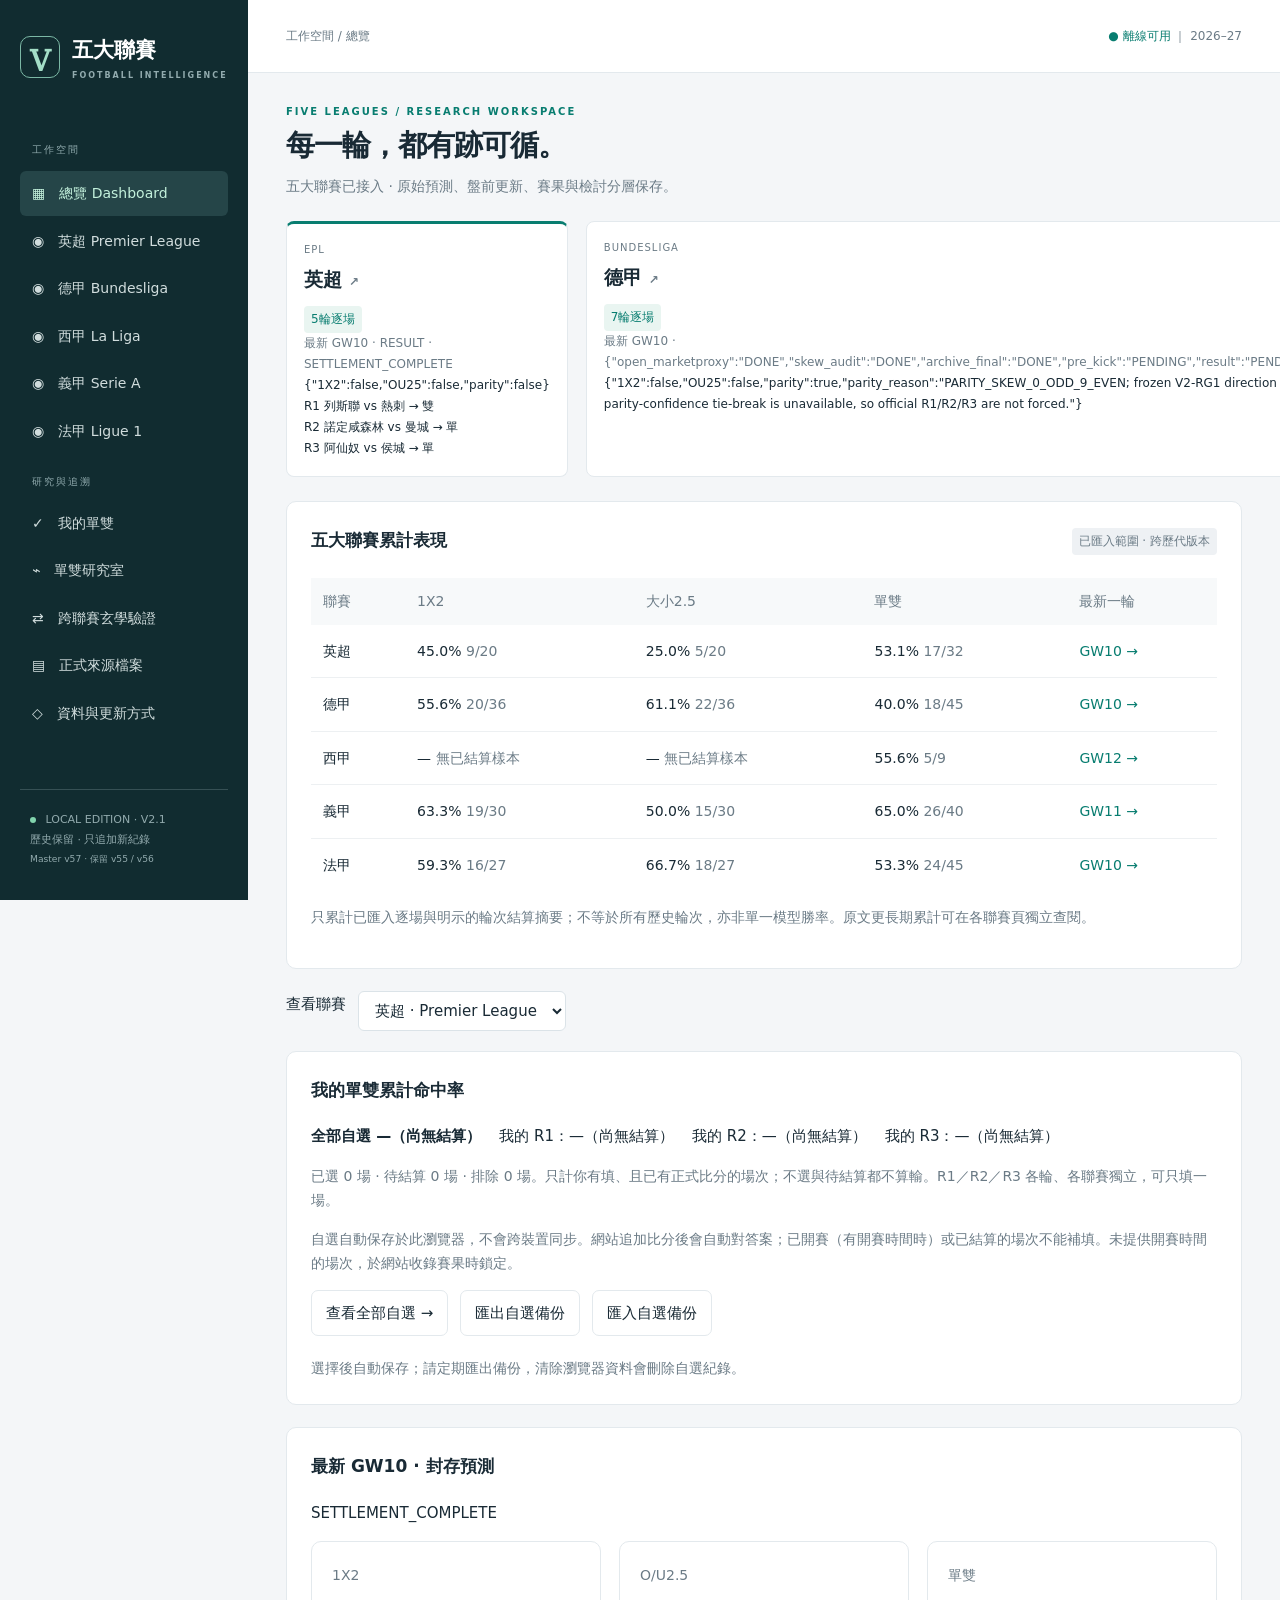
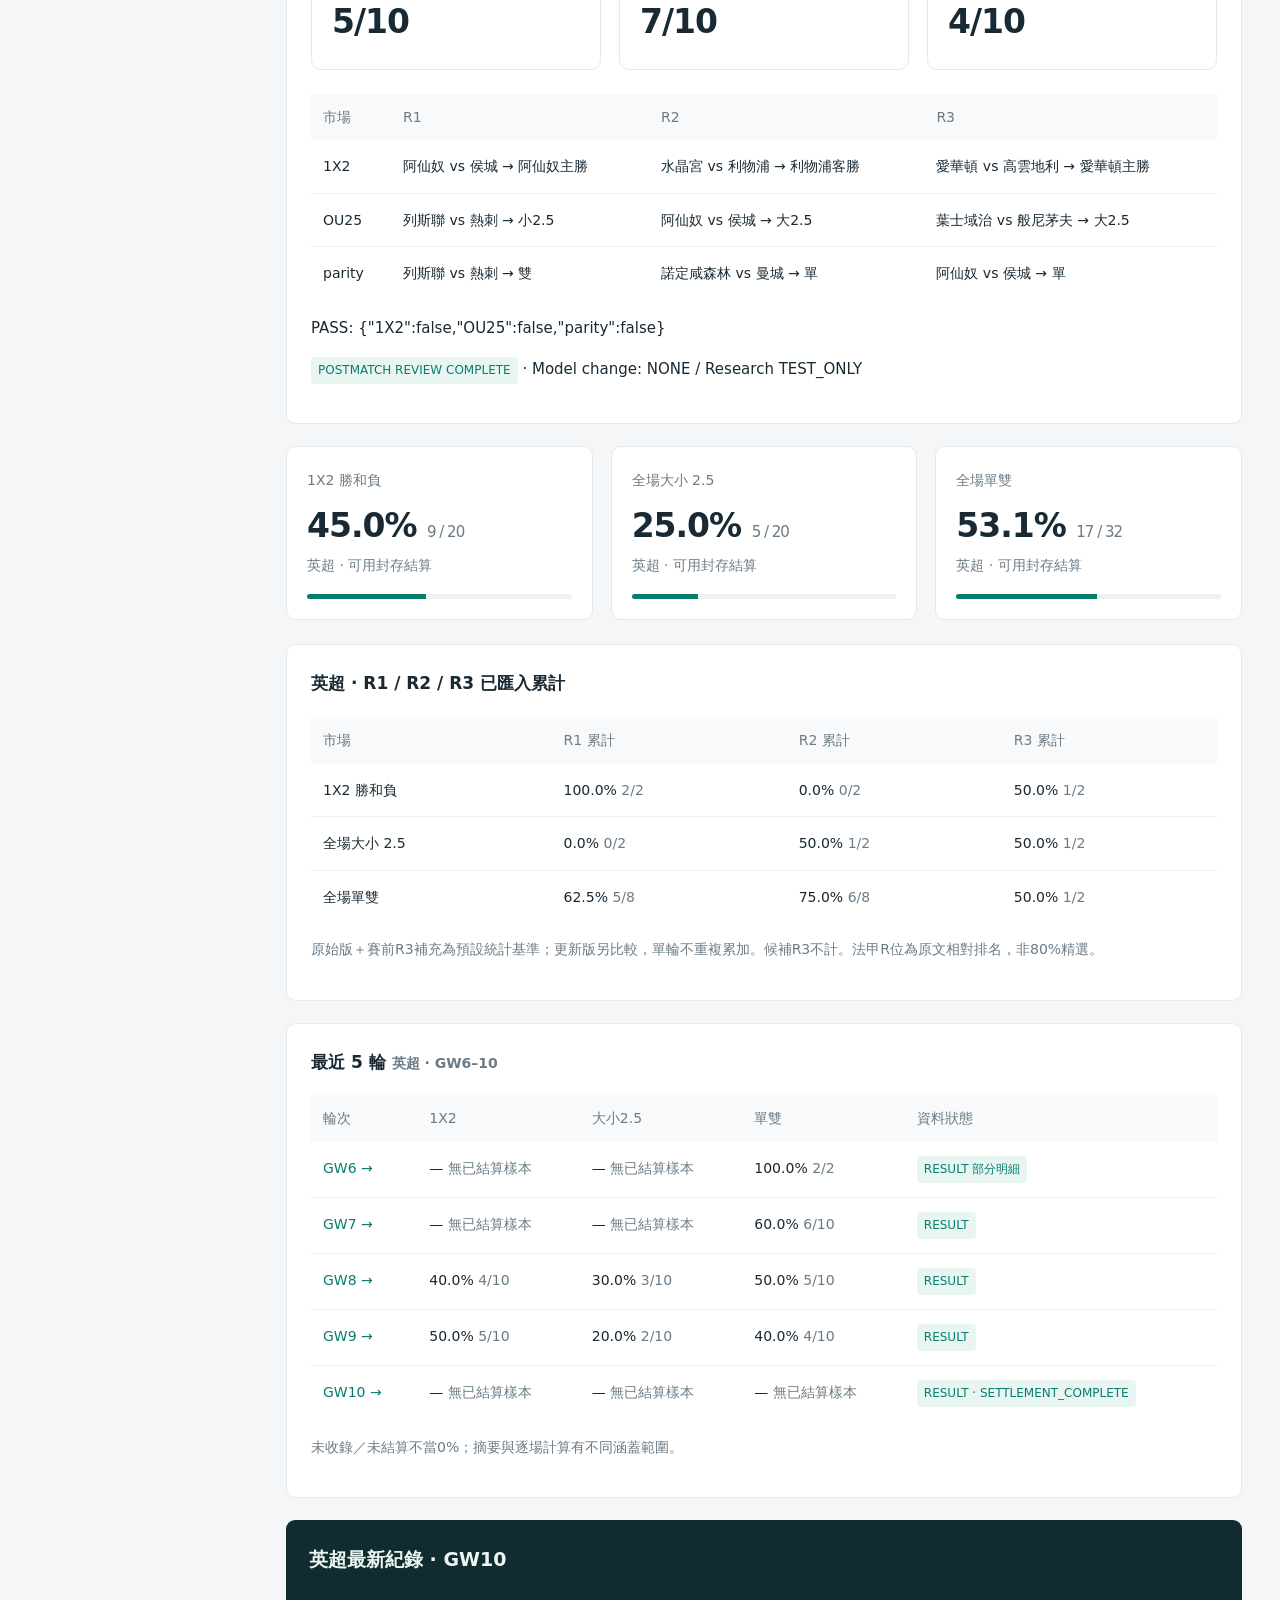
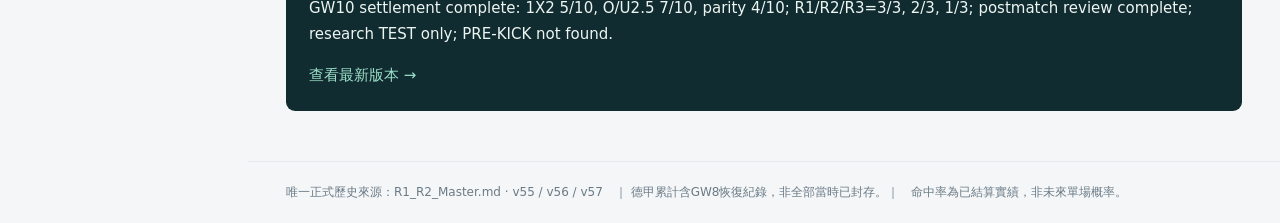
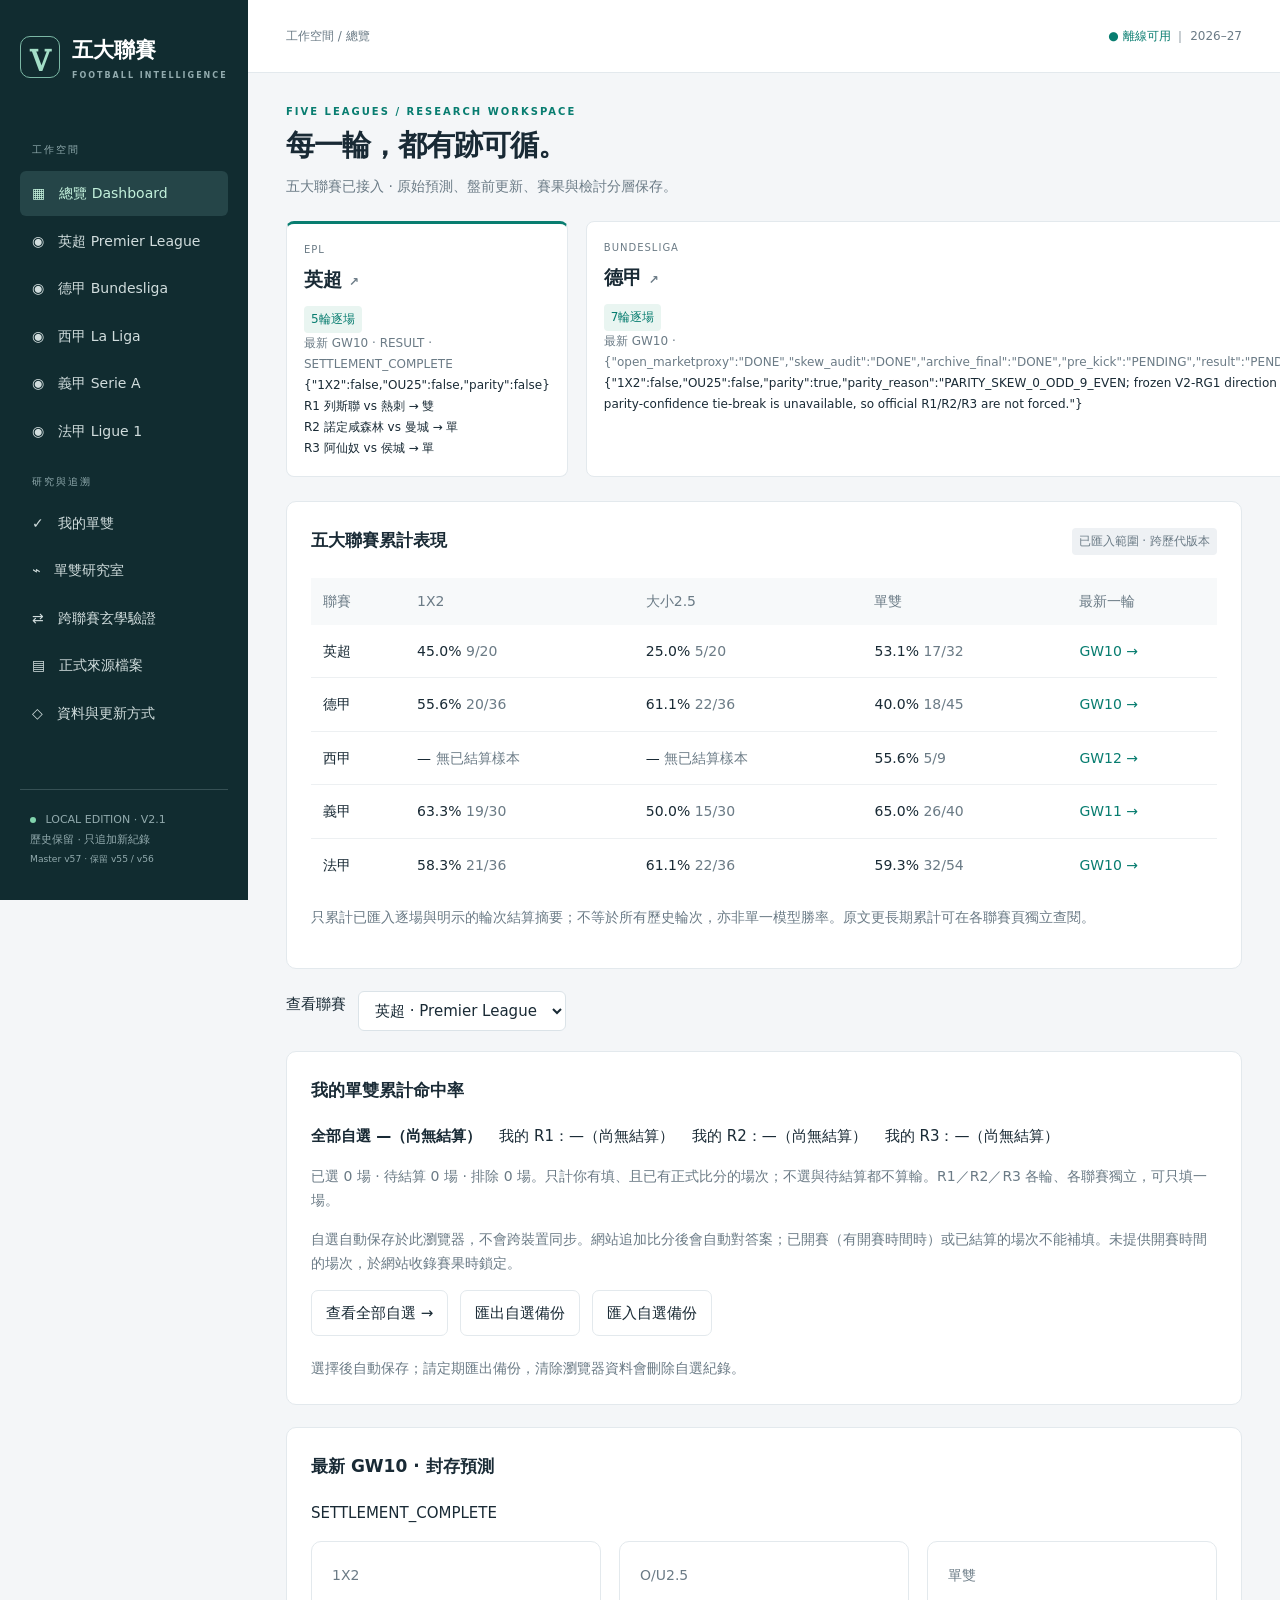
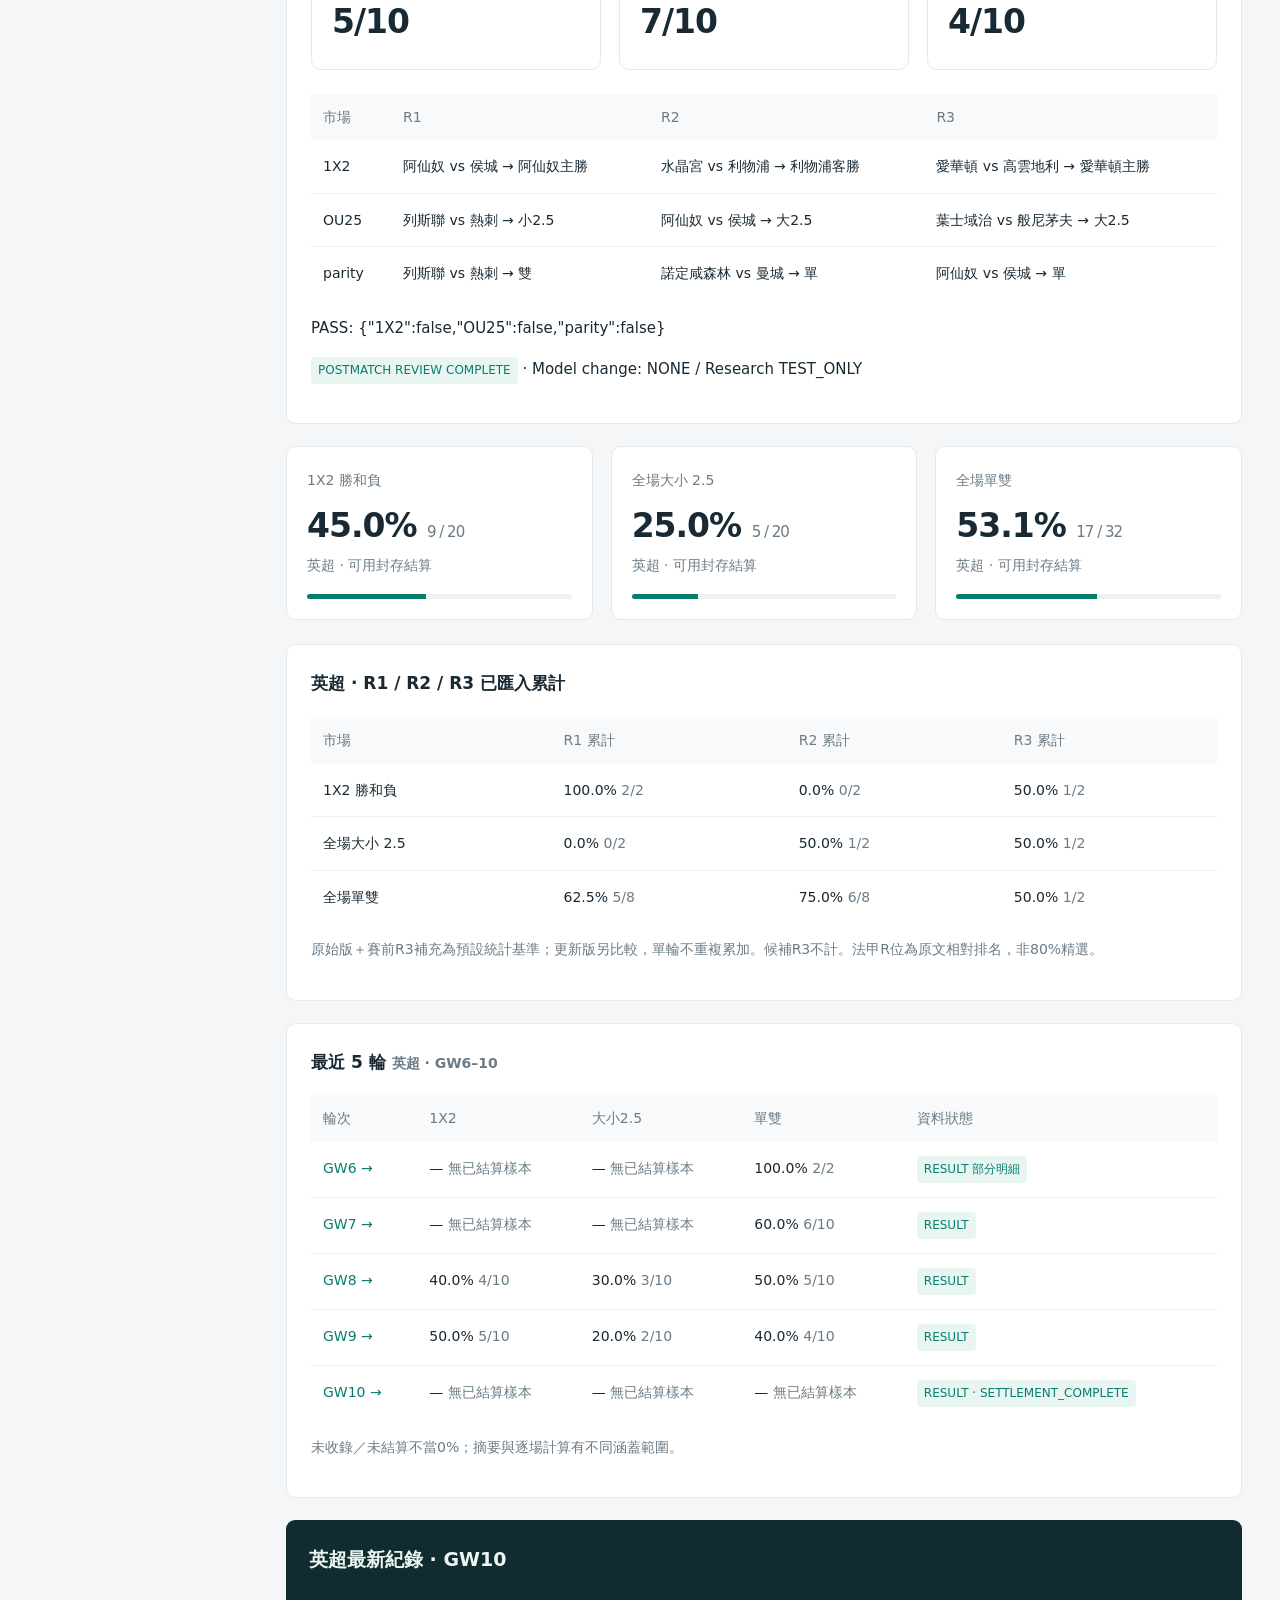
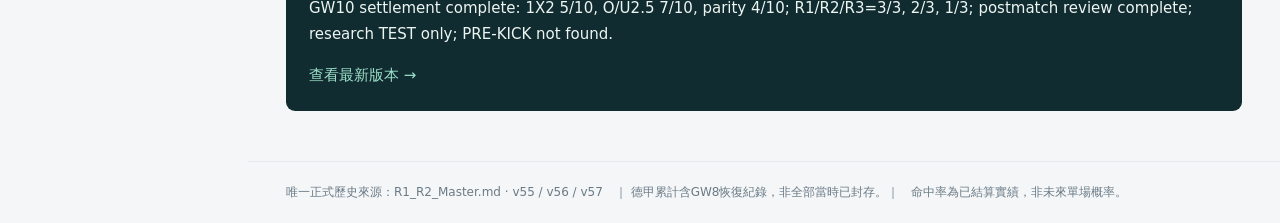
